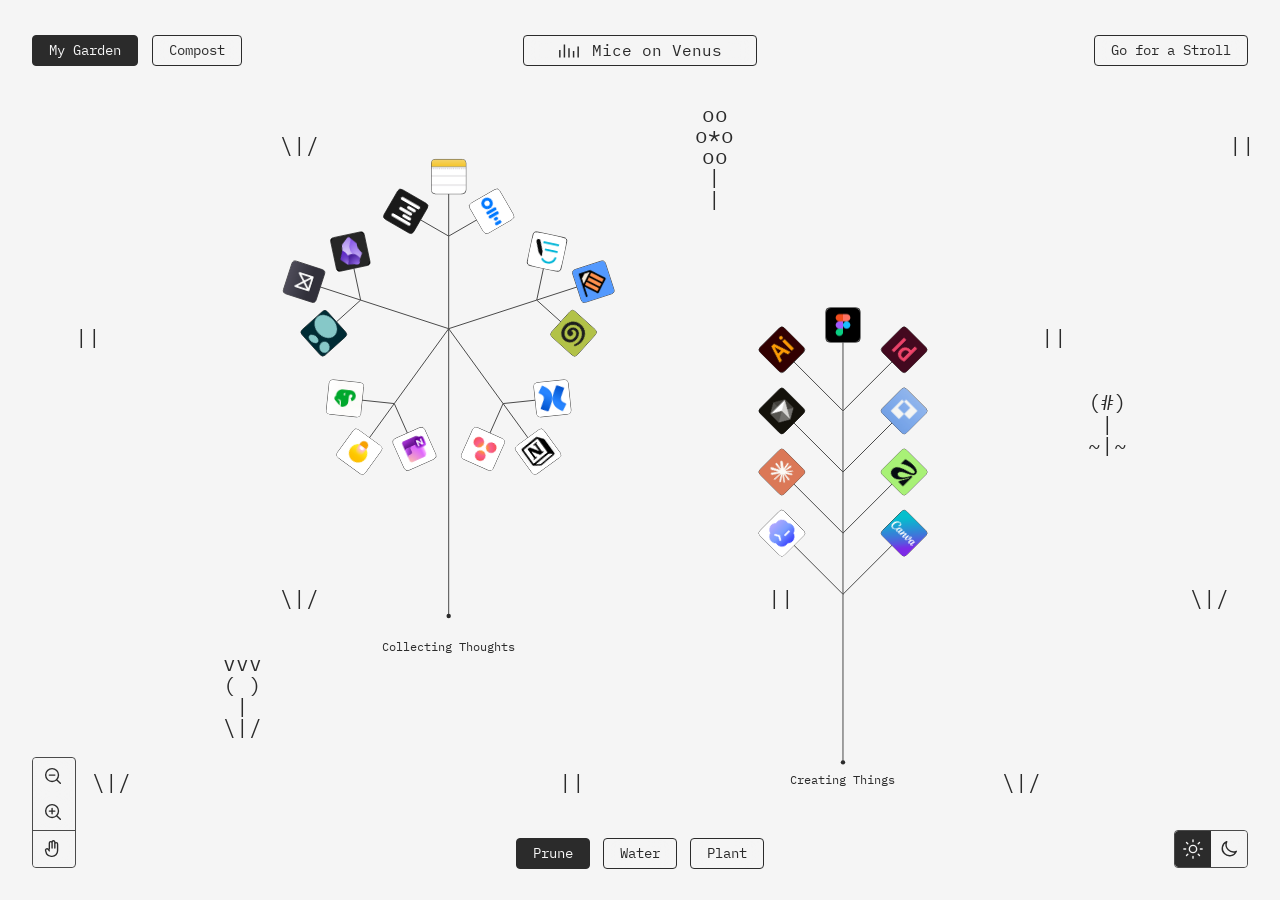
==== index.html @ 99f9b2cd "Complete garden prototype updates" ====
<!doctype html>
<html lang="en">
<head>
<meta charset="utf-8">
<meta name="viewport" content="width=device-width, initial-scale=1, viewport-fit=cover">
<title>Digital Garden (prototype)</title>
<link rel="preconnect" href="https://fonts.googleapis.com">
<link rel="preconnect" href="https://fonts.gstatic.com" crossorigin>
<link href="https://fonts.googleapis.com/css2?family=Figtree:wght@400;500&family=IBM+Plex+Mono:wght@400;500&family=IBM+Plex+Sans:wght@400;500&display=swap" rel="stylesheet">
<style>
  :root{
    --bg:#f5f5f5; --ink:#2b2b2b; --line:#4a4a4a; --tile:#ffffff; --modal:#f9f9f9;
    --mono:'IBM Plex Mono',ui-monospace,SFMono-Regular,Menlo,Consolas,monospace;
    --sans:'IBM Plex Sans',system-ui,-apple-system,'Segoe UI',sans-serif;
    --ui:'Figtree',var(--sans);
    box-sizing:border-box;
    padding-top:env(safe-area-inset-top,0px);
    padding-bottom:env(safe-area-inset-bottom,0px);
  }
  @media (prefers-color-scheme: dark){
    :root:not([data-theme="light"]){--bg:#1b1b1b; --ink:#ececec; --line:#a5a5a5; --tile:#ececec; --modal:#242424;}
  }
  :root[data-theme="dark"]{--bg:#1b1b1b; --ink:#ececec; --line:#a5a5a5; --tile:#ececec; --modal:#242424;}
  html{scroll-padding-top:env(safe-area-inset-top,0px)}
  html,body{height:100%;margin:0}
  body{background:var(--bg);color:var(--ink);font-family:var(--mono);overflow:hidden}

  .btn{font:400 14px/21px var(--mono);padding:4px 16px;border:1px solid var(--ink);border-radius:4px;background:transparent;color:var(--ink);cursor:pointer}
  .btn:hover{background:color-mix(in srgb,var(--ink) 8%,transparent)}
  .btn.on,.btn[aria-selected="true"],.btn[aria-pressed="true"]{background:var(--ink);color:var(--bg)}
  .btn:focus-visible,.rail button:focus-visible,.tile:focus-visible{outline:2px solid var(--ink);outline-offset:2px}

  #stage{position:fixed;inset:0;width:100%;height:100%;display:block;touch-action:none}
  .tree-line{fill:none;stroke:var(--line);stroke-width:1;vector-effect:non-scaling-stroke}
  .dot{fill:var(--ink)}
  .compost-tile{fill:var(--ink)}
  .label{font:400 14px var(--mono);fill:var(--ink);text-anchor:middle}
  .ascii{font:400 24px var(--mono);fill:var(--ink);white-space:pre}
  .caption{font:400 11px var(--sans);fill:var(--ink);text-anchor:middle}
  .empty{font:400 14px var(--mono);fill:var(--ink);text-anchor:middle}
  .compost-ascii{text-anchor:middle}
  .flower-ascii{text-anchor:middle}
  .stroll-node{fill:var(--bg);stroke:var(--line);stroke-width:1;vector-effect:non-scaling-stroke}
  .stroll-hub{fill:var(--ink);stroke:var(--ink)}
  .stroll-label{font:400 14px var(--sans);fill:var(--bg);text-anchor:middle}
  .stroll-plus{font:400 24px var(--mono);fill:var(--ink);text-anchor:middle}
  .tile rect{fill:var(--tile);stroke:var(--line);stroke-width:1;vector-effect:non-scaling-stroke}
  .tile .mono{font:500 14px var(--mono);fill:#333}
  .tile{outline:none}
  .mode-prune,.mode-prune .tile.live{cursor:var(--cur-prune,pointer)}
  .view-compost.mode-prune,.view-compost.mode-prune .tile.live{cursor:var(--cur-shovel,default)}
  .mode-water,.mode-water .tile.live{cursor:var(--cur-can,default)}
  #stage.pan,#stage.pan .tile.live{cursor:grab}
  #stage.view-stroll{cursor:grab}
  #stage.pan.dragging{cursor:grabbing}
  .tile.live:hover rect,.tile.live:focus-visible rect{stroke-width:2.5}
  .tile image{pointer-events:none}
  .tile.ghost{opacity:.55}

  .pour{position:fixed;width:0;height:0;pointer-events:none;z-index:5;font:400 18px/1 var(--mono);color:var(--ink)}
  .pour .d{position:absolute;left:var(--x);top:0;opacity:0;animation:fall .4s linear 2 both}
  .pour .splash{position:absolute;left:-4px;top:78px;white-space:pre;opacity:0;animation:splash .9s ease-out .6s both}
  @keyframes fall{0%{opacity:0;transform:translate(0,0)}15%{opacity:1}85%{opacity:1}100%{opacity:0;transform:translate(var(--dx),74px)}}
  @keyframes splash{0%{opacity:0;letter-spacing:-2px}30%{opacity:1}100%{opacity:0;letter-spacing:8px}}
  @media (prefers-reduced-motion: reduce){.pour .d{animation:none;opacity:1;transform:translate(var(--dx),calc(var(--i) * 22px))}.pour .splash{animation:none;opacity:1}}
  .pop{transform-box:fill-box;transform-origin:center}
  .tile.enter .pop{animation:pop .4s ease-out}
  .tile.leaving .pop{animation:out .22s ease-in forwards}
  .flower.enter{animation:grow .7s ease-out}
  @keyframes pop{from{transform:scale(.4);opacity:0}to{transform:scale(1);opacity:1}}
  @keyframes out{to{transform:scale(.5);opacity:0}}
  @keyframes grow{from{opacity:0;transform:translateY(8px)}to{opacity:1;transform:none}}
  @media (prefers-reduced-motion: reduce){.tile.enter .pop,.tile.leaving .pop,.flower.enter{animation:none}}

  .top{position:fixed;left:32px;right:32px;top:calc(35px + env(safe-area-inset-top,0px));display:grid;grid-template-columns:1fr auto 1fr;align-items:start;gap:12px;pointer-events:none}
  .top>*{pointer-events:auto}
  .tabs{display:flex;gap:14px}
  .stroll{justify-self:end}
  .np{display:inline-flex;align-items:center;justify-content:center;gap:12px;width:200px;border:1px solid var(--ink);border-radius:4px;padding:4px 16px;font:400 16px/21px var(--mono);background:color-mix(in srgb,var(--bg) 75%,transparent);backdrop-filter:blur(12px);-webkit-backdrop-filter:blur(12px)}
  .np svg{width:22px;height:14px;stroke:var(--ink);stroke-width:1.6;fill:none}

  .rail{position:fixed;left:32px;bottom:calc(32px + env(safe-area-inset-bottom,0px));width:42px;border:1px solid var(--line);border-radius:4px;display:flex;flex-direction:column;background:var(--bg);overflow:hidden}
  .rail button{width:40px;height:36px;border:0;background:transparent;color:var(--ink);cursor:pointer;display:grid;place-items:center;padding:0}
  .rail button[aria-pressed="true"]{background:var(--ink);color:var(--bg)}
  .rail hr{margin:0;border:0;border-top:1px solid var(--line)}
  .rail svg,.theme svg{width:22px;height:22px;stroke:currentColor;stroke-width:1.5;fill:none;stroke-linecap:round;stroke-linejoin:round}
  .theme{position:fixed;right:32px;bottom:calc(32px + env(safe-area-inset-bottom,0px));display:flex;border:1px solid var(--line);border-radius:4px;overflow:hidden;background:var(--bg)}
  .theme button{width:36px;height:36px;border:0;background:transparent;color:var(--ink);cursor:pointer;display:grid;place-items:center;padding:0}
  .theme button[aria-pressed="true"]{background:var(--ink);color:var(--bg)}
  .theme button:focus-visible{outline:2px solid var(--ink);outline-offset:-4px}

  .modes{position:fixed;left:50%;transform:translateX(-50%);bottom:calc(31px + env(safe-area-inset-bottom,0px));display:flex;gap:13px}
  .tray{position:fixed;left:50%;transform:translateX(-50%);bottom:calc(82px + env(safe-area-inset-bottom,0px));display:flex;align-items:center;gap:14px;flex-wrap:wrap;justify-content:center;max-width:calc(100vw - 32px);font:400 13px var(--mono)}
  .tray button{border:0;background:transparent;padding:0;cursor:pointer;display:grid;justify-items:center;gap:4px;color:var(--ink);font:400 11px var(--sans)}
  .tray button:focus-visible{outline:2px solid var(--ink);outline-offset:3px}
  .tray svg{width:40px;height:40px;display:block}
  .tray svg rect{fill:var(--tile);stroke:var(--line)}
  .toast{position:fixed;left:50%;transform:translateX(-50%);bottom:calc(126px + env(safe-area-inset-bottom,0px));background:var(--ink);color:var(--bg);font:400 13px/1.4 var(--mono);padding:6px 14px;border-radius:4px;max-width:calc(100vw - 32px);text-align:center}
  :root[data-theme="light"] button:not(.linkish){background:rgba(245,245,245,.75);backdrop-filter:blur(12px);-webkit-backdrop-filter:blur(12px)}
  :root[data-theme="dark"] button:not(.linkish){background:color-mix(in srgb,var(--bg) 75%,transparent);backdrop-filter:blur(12px);-webkit-backdrop-filter:blur(12px)}
  :root[data-theme="light"] .btn.on,
  :root[data-theme="light"] .btn[aria-selected="true"],
  :root[data-theme="light"] .btn[aria-pressed="true"],
  :root[data-theme="light"] .rail button[aria-pressed="true"],
  :root[data-theme="light"] .theme button[aria-pressed="true"]{background:var(--ink);color:var(--bg)}
  :root[data-theme="dark"] .btn.on,
  :root[data-theme="dark"] .btn[aria-selected="true"],
  :root[data-theme="dark"] .btn[aria-pressed="true"],
  :root[data-theme="dark"] .rail button[aria-pressed="true"],
  :root[data-theme="dark"] .theme button[aria-pressed="true"]{background:var(--ink);color:var(--bg)}
  [hidden]{display:none !important}

  dialog{width:300px;max-width:calc(100vw - 32px);min-height:280px;padding:24px;border:1px solid var(--line);border-radius:4px;background:color-mix(in srgb,var(--bg) 75%,transparent);color:var(--ink);font:400 16px/normal var(--ui);box-sizing:border-box;backdrop-filter:blur(12px);-webkit-backdrop-filter:blur(12px)}
  dialog[open]{display:flex;flex-direction:column;align-items:center}
  dialog::backdrop{background:transparent}
  .dlg-head{display:flex;justify-content:space-between;align-items:center;height:20px;width:100%;margin:0}
  .icon-btn{width:20px;height:20px;border:0;background:transparent;padding:0;color:var(--ink);cursor:pointer}
  .icon-btn svg{width:20px;height:20px;stroke:currentColor;stroke-width:1.6;fill:none;stroke-linecap:round;stroke-linejoin:round}
  .icon-btn:focus-visible{outline:2px solid var(--ink);outline-offset:2px}
  dialog h2{margin:12px 0 0;font:400 16px/normal var(--ui);text-align:center;width:100%}
  .who{display:grid;justify-items:center;gap:8px;margin:20px 0;font:400 12px/normal var(--ui);width:100%}
  .who img,.who svg{width:40px;height:40px;border-radius:12px;border:1px solid var(--line);background:#fff;object-fit:cover;display:block}
  .who svg{border-radius:4px}
  .facts{margin:0;display:grid;gap:12px;width:100%}
  .facts div{display:flex;justify-content:space-between;align-items:center;gap:12px}
  .facts dt,.facts dd{margin:0}
  .linkish{border:0;background:none;padding:0;font:inherit;color:inherit;text-decoration:underline;cursor:pointer}
  .actions{display:flex;gap:12px;justify-content:center;margin-top:20px}
  .actions .btn{font-family:var(--ui);font-size:16px;padding:5px 18px;min-width:96px}
  .flower-dlg{display:flex;flex-direction:column;align-items:center;justify-content:center;min-height:180px}
  .flower-dlg h2{margin:6px 0 20px}
  .flower-dlg .actions{margin-top:2px}
  .compost-prompt{position:fixed;left:50%;top:50%;transform:translate(-50%,-50%);margin:0;width:300px;height:160px;min-height:160px;padding:24px;border:1px solid var(--line);border-radius:0;background:color-mix(in srgb,var(--bg) 75%,transparent);color:var(--ink);font:400 16px/normal var(--ui);box-sizing:border-box;z-index:4;backdrop-filter:blur(12px);-webkit-backdrop-filter:blur(12px)}
  .compost-prompt[open]{display:flex;flex-direction:column;align-items:center}
  .compost-prompt .dlg-head{position:absolute;top:18px;left:24px;right:24px;width:auto;justify-content:flex-end}
  .compost-prompt h2{margin:22px 0 20px;font:400 16px/normal var(--ui);text-align:center}
  .compost-prompt .actions{margin-top:0}

  @media (max-width:640px){
    .top{left:12px;right:12px;gap:6px}
    .btn,.np{font-size:12px;padding:4px 10px}
    .tabs{gap:8px}
    .np span{display:none}
    .rail{left:12px}.theme{right:12px}
  }
</style>
</head>
<body>
<svg id="stage" viewBox="0 0 1440 1024" preserveAspectRatio="xMidYMid meet" role="group" aria-label="Your garden"></svg>

<header class="top">
  <div class="tabs" role="tablist" aria-label="Garden views">
    <button class="btn" role="tab" id="tab-garden" aria-selected="true">My Garden</button>
    <button class="btn" role="tab" id="tab-compost" aria-selected="false">Compost</button>
  </div>
  <div class="np" title="Now playing">
    <svg viewBox="0 0 24 14" aria-hidden="true"><path d="M2 6v8M7 0v14M12 4v10M17 7v7M22 2v12"/></svg>
    <span>Mice on Venus</span>
  </div>
  <button class="btn stroll" id="stroll">Go for a Stroll</button>
</header>

<div class="rail" id="rail" role="toolbar" aria-label="Zoom and pan">
  <button id="zout" aria-label="Zoom out"><svg viewBox="0 0 24 24"><circle cx="11" cy="11" r="7"/><path d="M20 20l-4-4M8 11h6"/></svg></button>
  <button id="zin" aria-label="Zoom in"><svg viewBox="0 0 24 24"><circle cx="11" cy="11" r="7"/><path d="M20 20l-4-4M8 11h6M11 8v6"/></svg></button>
  <hr>
  <button id="hand" aria-label="Drag to pan" aria-pressed="false"><svg viewBox="0 0 24 24"><path d="M8 12V5.5a1.5 1.5 0 013 0V11m0-1V4.5a1.5 1.5 0 013 0V11m0-4.5a1.5 1.5 0 013 0V14a6 6 0 01-6 6h-1a6 6 0 01-5-2.7L4 14a1.6 1.6 0 012.6-1.8L8 14"/></svg></button>
</div>

<div class="theme" role="group" aria-label="Theme">
  <button id="light" aria-label="Light theme" aria-pressed="true"><svg viewBox="0 0 24 24"><circle cx="12" cy="12" r="4"/><path d="M12 2v2M12 20v2M2 12h2M20 12h2M4.9 4.9l1.4 1.4M17.7 17.7l1.4 1.4M4.9 19.1l1.4-1.4M17.7 6.3l1.4-1.4"/></svg></button>
  <button id="dark" aria-label="Dark theme" aria-pressed="false"><svg viewBox="0 0 24 24"><path d="M20 14.5A8 8 0 019.5 4 8 8 0 1020 14.5z"/></svg></button>
</div>

<div class="tray" id="tray" hidden></div>
<div class="modes" id="modes" role="group" aria-label="Garden tools">
  <button class="btn on" data-mode="prune" aria-pressed="true">Prune</button>
  <button class="btn" data-mode="water" aria-pressed="false">Water</button>
  <button class="btn" data-mode="plant" aria-pressed="false">Plant</button>
</div>
<div class="toast" id="toast" role="status" aria-live="polite" hidden></div>

<dialog id="dlg-prune" aria-labelledby="prune-title">
  <div class="dlg-head">
    <button class="icon-btn" id="prune-x" aria-label="Close"><svg viewBox="0 0 24 24"><path d="M5 5l14 14M19 5L5 19"/></svg></button>
    <button class="icon-btn" id="prune-expand" aria-label="Expand"><svg viewBox="0 0 24 24"><path d="M9 3H3v6M3 3l7 7M15 21h6v-6M21 21l-7-7"/></svg></button>
  </div>
  <h2 id="prune-title">Would you like to disconnect...</h2>
  <div class="who" id="prune-who"></div>
  <dl class="facts" id="prune-facts"></dl>
  <div class="actions">
    <button class="btn" id="prune-keep">Keep</button>
    <button class="btn on" id="prune-go">Disconnect</button>
  </div>
</dialog>

<dialog id="compost-prompt" class="compost-prompt" aria-labelledby="compost-prompt-title">
  <div class="dlg-head">
    <button class="icon-btn" id="compost-close" aria-label="Close"><svg viewBox="0 0 24 24"><path d="M5 5l14 14M19 5L5 19"/></svg></button>
  </div>
  <h2 id="compost-prompt-title">A new flower has grown!</h2>
  <div class="actions">
    <button class="btn on" id="compost-plant">Plant</button>
    <button class="btn" id="compost-pot">Pot</button>
  </div>
</dialog>

<script>
/* ---------- Sample garden ---------- */
const NS = 'http://www.w3.org/2000/svg';
const ICO = name => `icons/${name}.png`;
const APPS0 = [
  {id:'goodnotes', name:'Goodnotes', tree:'collect', kind:'Handwriting', gb:3.1, since:'August 2019', img:ICO('notes'), slot:'TOP0'},
  {id:'linear', name:'Linear', tree:'create', kind:'Tasks', gb:0.2, since:'March 2023', img:ICO('cursor'), slot:'L1'},
  {id:'omnifocus', name:'OmniFocus', tree:'collect', kind:'Tasks', gb:0.4, since:'May 2018', img:ICO('ottarai'), slot:'TOP2'},
  {id:'notability', name:'Notability', tree:'collect', kind:'Handwriting', gb:2.7, since:'September 2018', img:ICO('notability'), slot:'UR0'},
  {id:'applenotes', name:'Apple Notes', tree:'collect', kind:'Notetaking', gb:1.2, since:'January 2016', img:ICO('goodnotes'), slot:'UR1'},
  {id:'concepts', name:'Concepts', tree:'create', kind:'Sketching', gb:0.8, since:'June 2021', img:ICO('codex'), slot:'L3'},
  {id:'asana', name:'Asana', tree:'collect', kind:'Tasks', gb:0.4, since:'February 2020', img:ICO('asana'), slot:'LR2'},
  {id:'confluence', name:'Confluence', tree:'collect', kind:'Documentation', gb:0.6, since:'July 2023', img:ICO('confluence'), slot:'LR1'},
  {id:'notion', name:'Notion', tree:'collect', kind:'Notetaking', gb:2.4, since:'September 2015', img:ICO('notion'), slot:'LR0'},
  {id:'otter', name:'Otter', tree:'collect', kind:'Transcription', gb:5.2, since:'November 2021', img:ICO('keep'), slot:'LL0'},
  {id:'loop', name:'Loop', tree:'collect', kind:'Notetaking', gb:0.3, since:'November 2023', img:ICO('onenote'), slot:'LL1'},
  {id:'evernote', name:'Evernote', tree:'collect', kind:'Notetaking', gb:4.6, since:'May 2014', img:ICO('evernote'), slot:'LL2'},
  {id:'craft', name:'Craft', tree:'collect', kind:'Documentation', gb:0.7, since:'January 2022', img:ICO('milanote'), slot:'UL0'},
  {id:'arc', name:'Arc', tree:'collect', kind:'Browser', gb:1.1, since:'April 2023', img:ICO('wisprflow'), slot:'TOP1'},
  {id:'dayone', name:'Day One', tree:'collect', kind:'Journal', gb:2.0, since:'October 2017', img:ICO('logseq'), slot:'UL1'},
  {id:'figma', name:'Figma', tree:'create', kind:'Design', gb:1.4, since:'January 2020', img:ICO('figma'), slot:'T'},
  {id:'illustrator', name:'Illustrator', tree:'create', kind:'Design', gb:6.8, since:'September 2018', img:ICO('illustrator'), slot:'L0'},
  {id:'indesign', name:'InDesign', tree:'create', kind:'Layout', gb:5.9, since:'January 2021', img:ICO('indesign'), slot:'R0'},
  {id:'obsidian', name:'Obsidian', tree:'collect', kind:'Notetaking', gb:0.8, since:'March 2021', img:ICO('obsidian'), slot:'UL2'},
  {id:'vscode', name:'VS Code', tree:'create', kind:'Coding', gb:1.6, since:'August 2020', img:ICO('paper'), slot:'R1'},
  {id:'claude', name:'Claude', tree:'create', kind:'Assistant', gb:0.5, since:'April 2024', img:ICO('claude'), slot:'L2'},
  {id:'affinity', name:'Affinity', tree:'create', kind:'Design', gb:3.3, since:'March 2022', img:ICO('affinity'), slot:'R2'},
  {id:'icloud', name:'iCloud', tree:'collect', kind:'Storage', gb:12.4, since:'September 2016', img:ICO('granola'), slot:'UR2'},
  {id:'canva', name:'Canva', tree:'create', kind:'Design', gb:2.1, since:'February 2019', img:ICO('canva'), slot:'R3'},
  {id:'bear', name:'Bear', tree:'collect', kind:'Notetaking', gb:0.2, since:'today', mono:'Be', slot:null},
  {id:'procreate', name:'Procreate', tree:'create', kind:'Sketching', gb:0.4, since:'today', mono:'Pr', slot:null},
];

const TREES = {
  collect:{label:'Collecting Thoughts', name:'Collecting Thoughts'},
  create:{label:'Creating Things', name:'Creating Things'},
};

/* ---------- Geometry (1440 x 1024 stage, from Figma Wireframe 15) ---------- */
function polar(cx, cy, dist, deg){
  const r = deg * Math.PI / 180;
  return {x: cx + dist * Math.sin(r), y: cy - dist * Math.cos(r)};
}
function collectGeom(){
  const hub = {x:502.32, y:373.97};
  const RAY = 105.325, STEM = 67.714, SIDE = 56.428;
  const rayDegs = [0, 72, 144, 216, 288];
  const names = ['TOP','UR','LR','LL','UL'];
  const nodes = {};
  const slots = [];
  rayDegs.forEach((deg, i) => {
    const id = names[i];
    const n = polar(hub.x, hub.y, RAY, deg);
    nodes[id] = {x:n.x, y:n.y, deg};
    [[STEM, deg, 0],[SIDE, deg - 60, 1],[SIDE, deg + 60, 2]].forEach(([d, a, j]) => {
      const p = polar(n.x, n.y, d, a);
      slots.push({id:id + j, node:id, x:p.x, y:p.y, rot:a});
    });
  });
  return {hub, nodes, slots, baseY: hub.y + 326.975, labelY: 740.14};
}
const FX = 950.95, STEP = 69.549, F_JOIN = 468.13, F_BASE = 867.37;
function createGeom(){
  const slots = [{id:'T', node:'T', x:FX, y:369.77, rot:0, ax:FX, ay:F_JOIN}];
  for (let i = 0; i < 4; i++){
    const ty = 397.96 + STEP * i;
    slots.push({id:'L'+i, node:'B'+i, x:FX - STEP, y:ty, rot:-45, ax:FX, ay:ty + STEP});
    slots.push({id:'R'+i, node:'B'+i, x:FX + STEP, y:ty, rot:45, ax:FX, ay:ty + STEP});
  }
  return {slots, labelY: 891.77};
}
const GEOM = {collect:collectGeom(), create:createGeom()};

const AMBIENT = [
  [628,880,['||']],[866,671,['||']],[77,373,['||']],[1176,373,['||']],[1390,155,['||']],
  [310,155,['\\|/']],[1346,671,['\\|/']],[96,880,['\\|/']],[310,671,['\\|/']],[1132,880,['\\|/']],
  [1230,448,['(#)',' | ','~|~']],[246,745,['vvv','( )',' | ','\\|/']],[805,120,['oo','o*o','oo',' | ',' | ']]
];
const FLOWERS = [['(#)',' | ','~|~'],['oo','o*o','oo',' | ',' | '],['\\|/','-@-',' | ',' | ']];
const SPOTS = [[140,520],[1180,590],[1300,770],[740,600],[150,690],[1250,230],[80,230],[1090,190]];
const COMPOST_GROUPS = [
  {center:180, top:805.3, tiles:[60,180,300], mark:['{+}','|','~|~']},
  {center:720, top:805.3, tiles:[480,600,720,840,960], mark:['vvv','(  )','|','\\|/']},
  {center:1260, top:805.3, tiles:[1140,1260,1380], mark:['[=]','|','~|~']},
];

/* ---------- State ---------- */
const state = {
  apps: APPS0.map(a=>({...a})),
  compost: [],        // {app, fate:'pending'|'planted'|'potted', flower}
  flowers: [],        // {lines, spot, fresh}
  mode:'prune', view:'garden', zoom:1, panX:0, panY:0, hand:false,
  pending:null, fresh:new Set()
};

/* ---------- Helpers ---------- */
const $ = s => document.querySelector(s);
const stage = $('#stage');
const esc = s => String(s).replace(/[&<>"]/g, c=>({'&':'&amp;','<':'&lt;','>':'&gt;','"':'&quot;'}[c]));
const ICON_NAMES = {notes:'Notes',ottarai:'Otter.ai',otter:'Otter',onenote:'OneNote',wisprflow:'Wispr Flow',indesign:'InDesign'};
function appLabel(app){
  const file = app.img ? app.img.split('/').pop().replace(/\.png$/,'') : '';
  return ICON_NAMES[file] || (file ? file[0].toUpperCase()+file.slice(1) : app.name);
}
function glyph(app, clipId='tileClip'){
  if (app.img){
    return `<image href="${esc(app.img)}" x="0" y="0" width="40" height="40" preserveAspectRatio="xMidYMid slice" clip-path="url(#${clipId})"/>`;
  }
  return `<text class="mono" x="20" y="25" text-anchor="middle">${esc(app.mono||app.name.slice(0,2))}</text>`;
}
function tileSvg(app){
  const id = 'clip-'+app.id;
  return `<svg viewBox="0 0 40 40" aria-hidden="true"><defs><clipPath id="${id}"><rect x=".5" y=".5" width="39" height="39" rx="4"/></clipPath></defs><rect x=".5" y=".5" width="39" height="39" rx="4"/>${glyph(app,id)}</svg>`;
}
function ascii(lines,x,y,cls='',step=24){
  const t = lines.map((l,i)=>`<tspan x="${x}" y="${y+19+i*step}">${esc(l)}</tspan>`).join('');
  return `<text class="ascii ${cls}" xml:space="preserve">${t}</text>`;
}
function line(x1,y1,x2,y2){ return `<path class="tree-line" d="M${x1} ${y1}L${x2} ${y2}"/>`; }
function dot(x,y){ return `<circle class="dot" cx="${x}" cy="${y}" r="2.5"/>`; }
function compostBranch(center, top, x){
  if (x===center) return line(center, top-48, center, top+48);
  const direction = Math.sign(x-center), radius = Math.min(48, Math.abs(x-center)/2);
  const turnStart = top-radius, horizontalStart = center + direction*radius;
  const horizontalEnd = x - direction*radius, turnEnd = top+radius;
  const path = `M${center} ${top-48}V${turnStart}Q${center} ${top} ${horizontalStart} ${top}H${horizontalEnd}Q${x} ${top} ${x} ${turnEnd}V${top+48}`;
  return `<path class="tree-line" d="${path}"/>`;
}
function tile(app,x,y,{live=true,ghost=false,rot=0,scale=1}={}){
  const cls = ['tile', live?'live':'', ghost?'ghost':'', state.fresh.has(app.id)?'enter':''].join(' ');
  const attrs = live ? `role="button" tabindex="0" data-app="${app.id}" aria-label="${esc(appLabel(app))}, ${esc(app.kind)}"` : `aria-hidden="true"`;
  return `<g class="${cls}" ${attrs} transform="translate(${x} ${y}) rotate(${rot}) scale(${scale}) translate(-20 -20)"><g class="pop"><rect x=".5" y=".5" width="39" height="39" rx="4"/>${glyph(app)}</g></g>`;
}

/* ---------- Render ---------- */
function occupant(tree,slotId){ return state.apps.find(a=>a.tree===tree && a.slot===slotId); }

function renderCollect(){
  const {hub, nodes, slots, baseY, labelY} = GEOM.collect; let out = '';
  const used = new Set(slots.filter(s=>occupant('collect',s.id)).map(s=>s.node));
  out += line(hub.x, baseY, hub.x, hub.y) + dot(hub.x, baseY);
  for (const k of ['TOP','UR','LR','LL','UL']) if (used.has(k)) out += line(hub.x, hub.y, nodes[k].x, nodes[k].y);
  const tiles = [];
  for (const s of slots){
    const a = occupant('collect',s.id); if(!a) continue;
    const n = nodes[s.node];
    out += line(n.x, n.y, s.x, s.y);
    tiles.push(tile(a, s.x, s.y, {rot:s.rot}));
  }
  out += tiles.join('');
  out += `<text class="label" x="${hub.x}" y="${labelY}">${TREES.collect.label}</text>`;
  return out;
}
function renderCreate(){
  const {slots, labelY} = GEOM.create; let out = '';
  out += line(FX, F_BASE, FX, F_JOIN) + dot(FX, F_BASE);
  const tiles = [];
  for (const s of slots){
    const a = occupant('create',s.id); if(!a) continue;
    out += line(s.ax, s.ay, s.x, s.y);
    tiles.push(tile(a, s.x, s.y, {rot:s.rot||0}));
  }
  out += tiles.join('');
  out += `<text class="label" x="${FX}" y="${labelY}">${TREES.create.label}</text>`;
  return out;
}
function renderGarden(){
  let out = '';
  AMBIENT.forEach(([x,y,l])=>out += ascii(l,x,y,l[1]==='o*o'?'flower-ascii':''));
  state.flowers.forEach(f=>{ const [x,y]=SPOTS[f.spot]; out += `<g class="flower ${f.fresh?'enter':''}">${ascii(f.lines,x,y)}</g>`; });
  out += renderCollect() + renderCreate();
  return out;
}
function renderCompost(){
  let out = ascii(['\\ | /','— ( ) —','/ | \\'],470,128,'compost-ascii',36);
  out += ascii(['  ︵','︵(  )','(      )','(        )','︶︶︶︶︶'],152,227,'compost-ascii');
  out += ascii(['  ︵','︵(  )','(      )','(        )','︶︶︶︶︶'],1032,395,'compost-ascii');
  out += ascii([' ︵︵','︵(    )','(        )','(            )','(              )','︶︶︶︶︶'],360,371,'compost-ascii');
  out += ascii([' ︵︵','︵(    )','(        )','(            )','(              )','︶︶︶︶︶'],1233,203,'compost-ascii');
  COMPOST_GROUPS.forEach(group=>{
    const markTop = group.top - 62 - (group.mark.length-1)*24;
    out += ascii(group.mark,group.center,markTop,'compost-ascii');
    group.tiles.forEach(x=>{
      out += compostBranch(group.center, group.top, x);
      out += dot(x, group.top+48);
      out += `<rect class="compost-tile" x="${x-26}" y="${group.top+50.34}" width="52" height="52" rx="3"/>`;
    });
  });
  return out;
}
function renderStroll(){
  const ring = (count,radius,offset=-Math.PI/2) => Array.from({length:count},(_,i)=>{
    const angle = offset + i * Math.PI * 2 / count;
    return [720 + Math.cos(angle)*radius, 512 + Math.sin(angle)*radius];
  });
  const rings = [ring(10,160)];
  for (let radius=340, index=1; radius<=12000; radius+=260, index++){
    const count = Math.max(12, Math.round(radius * Math.PI * 2 / 180));
    const rotation = -Math.PI/2 + (index%2 ? 1 : -1)*Math.PI/count;
    rings.push(ring(count,radius,rotation));
  }
  const orbit = rings[0];
  let out = '';
  rings.slice(1).flat().forEach(([x,y])=>{ out += `<circle class="stroll-node" cx="${x}" cy="${y}" r="30"/>`; });
  orbit.forEach(([x,y])=>{ out += line(720,512,x,y); out += `<circle class="stroll-node" cx="${x}" cy="${y}" r="30"/>`; });
  out += `<circle class="stroll-hub" cx="720" cy="512" r="40"/>`;
  out += `<text class="stroll-label" x="720" y="505"><tspan x="720" dy="0">My</tspan><tspan x="720" dy="17">Garden</tspan></text>`;
  out += `<text class="stroll-plus" x="720" y="360">+</text>`;
  return out;
}
function transform(){ return `translate(${720+state.panX} ${512+state.panY}) scale(${state.zoom}) translate(-720 -512)`; }
function render(){
  stage.setAttribute('class', `view-${state.view} mode-${state.mode} ${state.hand?'pan':''}`);
  const world = state.view==='garden' ? renderGarden() : state.view==='compost' ? renderCompost() : renderStroll();
  stage.innerHTML = `<defs><clipPath id="tileClip"><rect x=".5" y=".5" width="39" height="39" rx="4"/></clipPath></defs><g id="world" transform="${transform()}">${world}</g>`;
  const garden = state.view==='garden';
  const navigable = garden || state.view==='stroll';
  $('#modes').hidden = !garden; $('#rail').hidden = !navigable;
  $('#tray').hidden = !(garden && state.mode==='plant');
  $('#compost-prompt').open = state.view==='compost';
  $('#tab-garden').setAttribute('aria-selected', state.view==='garden'); $('#tab-compost').setAttribute('aria-selected', state.view==='compost');
  $('#stroll').classList.toggle('on', state.view==='stroll'); $('#stroll').setAttribute('aria-pressed', state.view==='stroll');
  document.querySelectorAll('[data-mode]').forEach(b=>{const on=b.dataset.mode===state.mode;b.classList.toggle('on',on);b.setAttribute('aria-pressed',on)});
  $('#hand').setAttribute('aria-pressed', state.hand);
  if (garden && state.mode==='plant') renderTray();
  state.fresh.clear(); state.flowers.forEach(f=>f.fresh=false); state.compost.forEach(c=>c.fresh=false);
}
function renderTray(){
  const seeds = state.apps.filter(a=>a.slot===null);
  const tray = $('#tray');
  if (!seeds.length){ tray.innerHTML = 'Every app you use is already in the garden.'; return; }
  tray.innerHTML = 'Pick an app to plant' + seeds.map(a=>`<button data-seed="${a.id}" aria-label="Plant ${esc(a.name)} in ${esc(TREES[a.tree].label)}">${tileSvg(a)}<span>${esc(a.name)}</span></button>`).join('');
}

/* ---------- Toast ---------- */
let toastTimer;
function toast(msg){ const t=$('#toast'); t.textContent=msg; t.hidden=false; clearTimeout(toastTimer); toastTimer=setTimeout(()=>t.hidden=true,2600); }

/* ---------- Prune flow ---------- */
const dlgPrune = $('#dlg-prune');
function openPrune(app){
  state.pending = app;
  $('#prune-who').innerHTML = (app.img
    ? `<img src="${esc(app.img)}" alt="" width="40" height="40">`
    : tileSvg(app)) + `<span>${esc(appLabel(app))}</span>`;
  $('#prune-facts').innerHTML =
    `<div><dt>${app.gb.toFixed(1)} GB data</dt><dd><button class="linkish" id="export">Export</button></dd></div>` +
    `<div><dt>Category:</dt><dd>${esc(app.kind)}</dd></div>` +
    `<div><dt>Downloaded:</dt><dd>${esc(app.since)}</dd></div>`;
  $('#export').onclick = () => toast('Export isn’t connected in this prototype.');
  dlgPrune.showModal();
}
function closePrune(){ dlgPrune.close(); }
$('#prune-x').onclick = closePrune;
$('#prune-expand').onclick = () => toast('Full details aren’t connected in this prototype.');
$('#prune-keep').onclick = closePrune;
dlgPrune.addEventListener('close', ()=>{ /* keep pending only if flow continues */ });
$('#prune-go').onclick = () => {
  const app = state.pending; if(!app) return;
  closePrune();
  const el = stage.querySelector(`[data-app="${app.id}"]`);
  if (el) el.classList.add('leaving');
  const delay = matchMedia('(prefers-reduced-motion: reduce)').matches ? 0 : 230;
  setTimeout(()=>{
    app.slot = 'gone';
    state.compost.push({app, fate:'pending'});
    render();
  }, delay);
};

/* ---------- Planting ---------- */
function plant(id){
  const app = state.apps.find(a=>a.id===id); if(!app) return;
  const slots = GEOM[app.tree].slots;
  const free = slots.find(s=>!occupant(app.tree,s.id));
  if (!free){ toast(`The ${TREES[app.tree].label} tree is full. Prune something first.`); return; }
  app.slot = free.id; state.fresh.add(app.id); render();
}


/* ---------- Watering can (custom icon, drawn to match Lucide: 24px grid, 2px-family round strokes) ---------- */
const CAN_ICON = '<rect x="4" y="9" width="11" height="11" rx="2"/><path d="M6 9V7.5a2.5 2.5 0 0 1 5 0V9"/><path d="M15 16l5-6"/><path d="M18.5 8.7l3 2.6"/>';
const SCISSORS_ICON = '<circle cx="6" cy="6" r="3"/><circle cx="6" cy="18" r="3"/><path d="M20 4 8.1 15.9M14.5 14.5 20 20M8.1 8.1 12 12"/>';
const SHOVEL_ICON = '<path d="M21.56 4.56a1.5 1.5 0 0 1 0 2.122l-.47.47a3 3 0 0 1-4.212-.03 3 3 0 0 1 0-4.243l.44-.44a1.5 1.5 0 0 1 2.121 0z"/><path d="M3 22a1 1 0 0 1-1-1v-3.586a1 1 0 0 1 .293-.707l3.355-3.355a1.205 1.205 0 0 1 1.704 0l3.296 3.296a1.205 1.205 0 0 1 0 1.704l-3.355 3.355a1 1 0 0 1-.707.293z"/><path d="m9 15 7.879-7.878"/>';
function cursorUrl(inner, hx, hy, fallback, {size=32, vb='0 0 24 24'}={}){
  const svg = `<svg xmlns="http://www.w3.org/2000/svg" width="${size}" height="${size}" viewBox="${vb}" fill="none" stroke-linecap="round" stroke-linejoin="round"><g stroke="#f5f5f5" stroke-width="4">${inner}</g><g stroke="#2b2b2b" stroke-width="1.6">${inner}</g></svg>`;
  return `url("data:image/svg+xml,${encodeURIComponent(svg)}") ${hx} ${hy}, ${fallback}`;
}
const root = document.documentElement;
root.style.setProperty('--cur-prune', cursorUrl(SCISSORS_ICON, 16, 16, 'pointer'));
root.style.setProperty('--cur-shovel', cursorUrl(SHOVEL_ICON, 9, 15, 'default'));
/* The can cursor is pre-rendered at a few tilt angles around the rose (the spout tip, which is also the hotspot),
   so on click the real cursor tips forward and back. */
const CAN_FRAMES = [0,22,44,64].map(deg =>
  cursorUrl(`<g transform="rotate(${deg} 20 10)">${CAN_ICON}</g>`, 46, 24, 'default', {size:54, vb:'-14 -8 40 40'}));
const setCan = i => root.style.setProperty('--cur-can', CAN_FRAMES[i]);
setCan(0);

let canTimers = [];
function pour(x, y){
  canTimers.forEach(clearTimeout); canTimers = [];
  document.querySelectorAll('.pour').forEach(n=>n.remove());
  const reduce = matchMedia('(prefers-reduced-motion: reduce)').matches;
  const at = (ms, fn) => canTimers.push(setTimeout(fn, ms));
  (reduce ? [[0,3],[700,0]] : [[0,0],[60,1],[120,2],[180,3],[1300,2],[1360,1],[1420,0]])
    .forEach(([ms,i]) => at(ms, () => setCan(i)));
  const chars = ["'", ':', '.'];
  let html = '';
  for (let c=0; c<3; c++) for (let r=0; r<3; r++){
    html += `<span class="d" style="--x:${c*11}px;--dx:${8+c*6}px;--i:${r};animation-delay:${(.2 + r*.14 + c*.05).toFixed(2)}s">${chars[(c+r)%3]}</span>`;
  }
  html += '<span class="splash">~ ~ ~</span>';
  const el = document.createElement('div');
  el.className = 'pour'; el.setAttribute('aria-hidden','true');
  el.style.left = x+'px'; el.style.top = y+'px'; el.innerHTML = html;
  document.body.appendChild(el);
  at(reduce ? 700 : 1700, () => el.remove());
}

/* ---------- Interaction ---------- */
function activate(el){
  const app = state.apps.find(a=>a.id===el.dataset.app); if(!app) return;
  if (state.mode==='prune') openPrune(app);
}
stage.addEventListener('click', e => {
  if (state.hand) return;
  if (state.mode==='water'){ pour(e.clientX, e.clientY); return; }
  const el = e.target.closest('[data-app]'); if (el) activate(el);
});
stage.addEventListener('keydown', e => {
  if (e.key!=='Enter' && e.key!==' ') return;
  const el = e.target.closest('[data-app]'); if (!el) return;
  e.preventDefault();
  if (state.mode==='water'){ const r=el.getBoundingClientRect(); pour(r.left+r.width/2, r.top+r.height/2); }
  else activate(el);
});
$('#tray').addEventListener('click', e => { const b=e.target.closest('[data-seed]'); if(b) plant(b.dataset.seed); });
document.querySelectorAll('[data-mode]').forEach(b=>b.addEventListener('click',()=>{ state.mode=b.dataset.mode; render(); }));
$('#tab-garden').onclick = () => { state.view='garden'; render(); };
$('#tab-compost').onclick = () => { state.view='compost'; render(); };
$('#stroll').onclick = () => { state.view='stroll'; render(); };
$('#compost-close').onclick = () => $('#compost-prompt').close();
$('#compost-plant').onclick = () => toast('Planting isn’t connected in this prototype.');
$('#compost-pot').onclick = () => toast('Potting isn’t connected in this prototype.');

/* zoom + pan */
function setZoom(z){ state.zoom = Math.min(2.4, Math.max(.6, z)); const w=$('#world'); if(w) w.setAttribute('transform', transform()); }
$('#zin').onclick = () => setZoom(state.zoom*1.2);
$('#zout').onclick = () => setZoom(state.zoom/1.2);
$('#hand').onclick = () => { state.hand = !state.hand; render(); };
let drag=null;
stage.addEventListener('pointerdown', e => { if(!state.hand && state.view!=='stroll') return; drag={x:e.clientX,y:e.clientY,px:state.panX,py:state.panY}; stage.classList.add('dragging'); stage.setPointerCapture(e.pointerId); });
stage.addEventListener('pointermove', e => {
  if(!drag) return;
  const r = stage.getBoundingClientRect(), f = Math.min(r.width/1440, r.height/1024);
  state.panX = drag.px + (e.clientX-drag.x)/f; state.panY = drag.py + (e.clientY-drag.y)/f;
  $('#world').setAttribute('transform', transform());
});
const endDrag = () => { drag=null; stage.classList.remove('dragging'); };
stage.addEventListener('pointerup', endDrag); stage.addEventListener('pointercancel', endDrag);

/* theme */
function setTheme(t){
  document.documentElement.setAttribute('data-theme', t);
  $('#light').setAttribute('aria-pressed', t==='light'); $('#dark').setAttribute('aria-pressed', t==='dark');
}
$('#light').onclick = () => setTheme('light');
$('#dark').onclick = () => setTheme('dark');
setTheme(matchMedia('(prefers-color-scheme: dark)').matches ? 'dark' : 'light');

render();
</script>
</body>
</html>
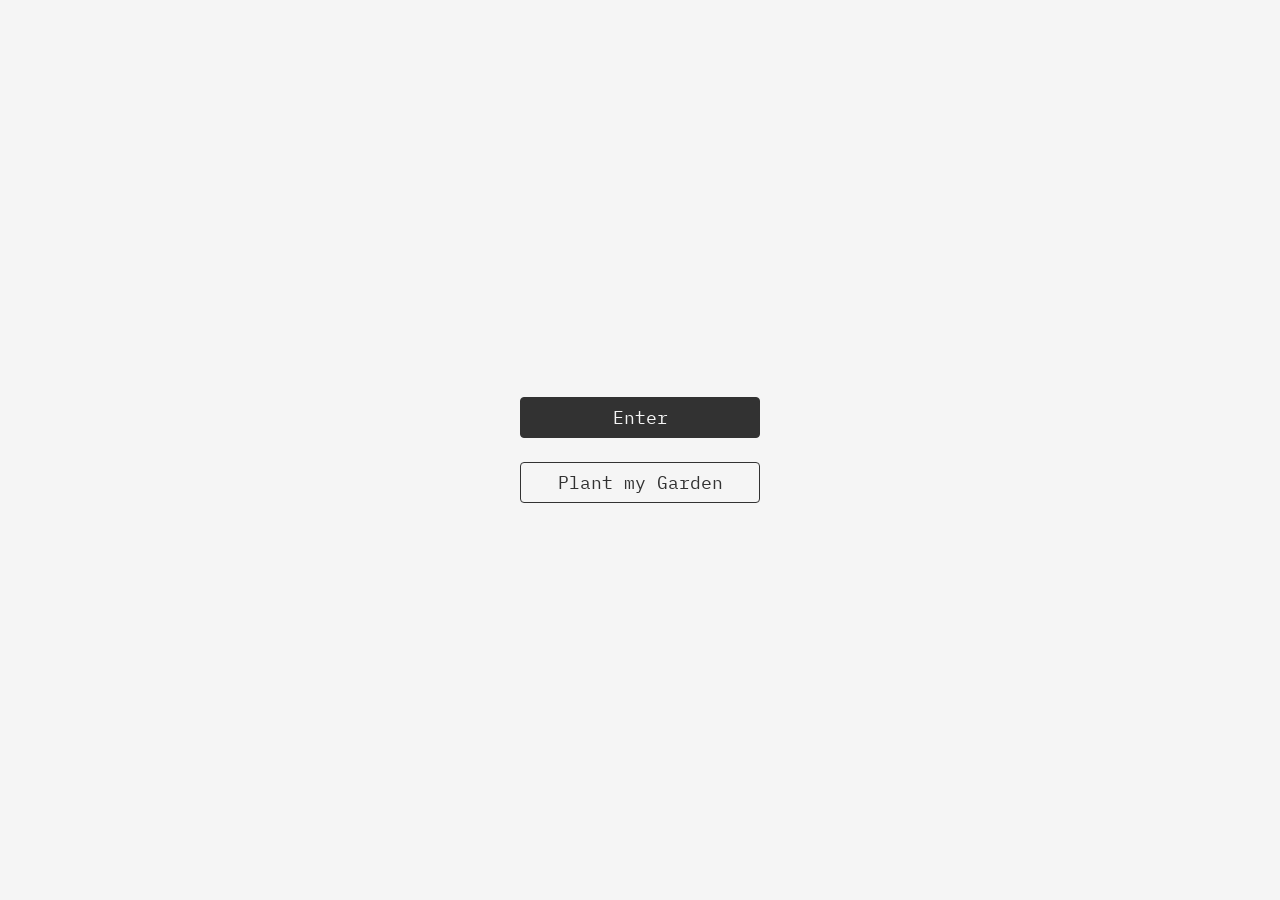
==== commit 890e9911: "onboarding flow + stroll/compost v1" ====
--- a/index.html
+++ b/index.html
@@ -4,6 +4,10 @@
 <meta charset="utf-8">
 <meta name="viewport" content="width=device-width, initial-scale=1, viewport-fit=cover">
 <title>Digital Garden (prototype)</title>
+<script>
+/* First open of a session always starts on the opening page. "Enter" on that page sets the flag; "Exit" clears it. */
+(function(){ try { if (!sessionStorage.getItem('dg:entered')){ document.documentElement.style.display = 'none'; location.replace('onboarding.html'); } } catch (e) {} })();
+</script>
 <link rel="preconnect" href="https://fonts.googleapis.com">
 <link rel="preconnect" href="https://fonts.gstatic.com" crossorigin>
 <link href="https://fonts.googleapis.com/css2?family=Figtree:wght@400;500&family=IBM+Plex+Mono:wght@400;500&family=IBM+Plex+Sans:wght@400;500&display=swap" rel="stylesheet">
@@ -136,6 +140,38 @@
   .compost-prompt h2{margin:22px 0 20px;font:400 16px/normal var(--ui);text-align:center}
   .compost-prompt .actions{margin-top:0}
 
+  /* Wind: plants lean from their base, but the glyphs stay glyphs */
+  .sway{transform-box:fill-box;transform-origin:50% 100%;animation:sway var(--t,8s) ease-in-out var(--d,0s) infinite alternate}
+  @keyframes sway{from{transform:skewX(calc(var(--a,3deg) * var(--wind,1) * -1))}to{transform:skewX(calc(var(--a,3deg) * var(--wind,1)))}}
+  .tree-sway{transform-box:view-box;transform-origin:var(--ox,0px) var(--oy,0px);animation:treesway var(--t,9s) ease-in-out var(--d,0s) infinite alternate}
+  @keyframes treesway{from{transform:rotate(calc(var(--ta,.7deg) * var(--wind,1) * -1))}to{transform:rotate(calc(var(--ta,.7deg) * var(--wind,1)))}}
+  @media (prefers-reduced-motion: reduce){.sway,.tree-sway{animation:none}}
+  /* Clippings that fly off when the scissors snip */
+  .snip{position:fixed;width:0;height:0;pointer-events:none;z-index:5;font:400 14px/1 var(--mono);color:var(--ink)}
+  .snip i{position:absolute;left:0;top:0;font-style:normal;opacity:0;animation:clip .7s ease-out both;animation-delay:var(--dl)}
+  @keyframes clip{0%{opacity:0;transform:translate(0,0)}15%{opacity:1}100%{opacity:0;transform:translate(var(--dx),var(--dy))}}
+
+  /* My Garden menu */
+  .gwrap{position:relative}
+  #tab-garden{display:inline-flex;align-items:center;gap:8px}
+  #tab-garden .chev{display:none;width:14px;height:14px;stroke:currentColor;stroke-width:1.8;fill:none;stroke-linecap:round;stroke-linejoin:round;transition:transform .15s}
+  #tab-garden[aria-selected="true"] .chev{display:block}
+  #tab-garden[aria-expanded="true"] .chev{transform:rotate(180deg)}
+  .gmenu{position:absolute;left:0;top:calc(100% + 8px);width:268px;max-width:calc(100vw - 24px);box-sizing:border-box;padding:16px 16px 8px;border:1px solid var(--line);border-radius:4px;background:color-mix(in srgb,var(--bg) 75%,transparent);backdrop-filter:blur(12px);-webkit-backdrop-filter:blur(12px);color:var(--ink);z-index:6;font:400 13px/1.4 var(--mono)}
+  .gmenu h3{margin:0 0 12px;font:500 14px/21px var(--mono);overflow:hidden;text-overflow:ellipsis;white-space:nowrap}
+  .gfacts{margin:0 0 12px;display:grid;gap:8px}
+  .gfacts div{display:flex;justify-content:space-between;gap:12px}
+  .gfacts dt,.gfacts dd{margin:0}
+  .gfacts dt{opacity:.7}
+  .gfacts dd{text-align:right}
+  .gmenu hr{border:0;border-top:1px solid var(--line);margin:0 0 8px}
+  :root[data-theme] .gmenu button.gitem{display:block;width:100%;box-sizing:border-box;text-align:left;border:0;border-radius:4px;background:transparent;backdrop-filter:none;-webkit-backdrop-filter:none;color:var(--ink);font:400 14px/21px var(--mono);padding:5px 8px;margin:0 0 4px;cursor:pointer}
+  :root[data-theme] .gmenu button.gitem:hover,:root[data-theme] .gmenu button.gitem:focus-visible{background:color-mix(in srgb,var(--ink) 10%,transparent);outline:none}
+  #dlg-rename{min-height:210px}
+  .rename-input{width:100%;box-sizing:border-box;margin:20px 0 0;font:400 14px/21px var(--mono);color:var(--ink);background:transparent;border:1px solid var(--ink);border-radius:4px;padding:5px 10px}
+  .rename-input:focus-visible{outline:2px solid var(--ink);outline-offset:2px}
+  #dlg-rename .actions{margin-top:auto;padding-top:20px}
+
   @media (max-width:640px){
     .top{left:12px;right:12px;gap:6px}
     .btn,.np{font-size:12px;padding:4px 10px}
@@ -150,7 +186,18 @@
 
 <header class="top">
   <div class="tabs" role="tablist" aria-label="Garden views">
-    <button class="btn" role="tab" id="tab-garden" aria-selected="true">My Garden</button>
+    <div class="gwrap">
+      <button class="btn" role="tab" id="tab-garden" aria-selected="true" aria-haspopup="menu" aria-expanded="false" aria-controls="gmenu"><span id="gname">My Garden</span><svg class="chev" viewBox="0 0 24 24" aria-hidden="true"><path d="M6 9l6 6 6-6"/></svg></button>
+      <div class="gmenu" id="gmenu" hidden>
+        <h3 id="gmenu-title">My Garden</h3>
+        <dl class="gfacts" id="gfacts"></dl>
+        <hr>
+        <div role="menu" aria-label="Garden actions">
+          <button class="gitem" role="menuitem" id="g-rename">Rename garden</button>
+          <button class="gitem" role="menuitem" id="g-exit">Exit</button>
+        </div>
+      </div>
+    </div>
     <button class="btn" role="tab" id="tab-compost" aria-selected="false">Compost</button>
   </div>
   <div class="np" title="Now playing">
@@ -191,6 +238,18 @@
   <div class="actions">
     <button class="btn" id="prune-keep">Keep</button>
     <button class="btn on" id="prune-go">Disconnect</button>
+  </div>
+</dialog>
+
+<dialog id="dlg-rename" aria-labelledby="rename-title">
+  <div class="dlg-head">
+    <button class="icon-btn" id="rename-x" aria-label="Close"><svg viewBox="0 0 24 24"><path d="M5 5l14 14M19 5L5 19"/></svg></button>
+  </div>
+  <h2 id="rename-title">Rename your garden</h2>
+  <input class="rename-input" id="rename-input" type="text" maxlength="24" autocomplete="off" spellcheck="false" aria-label="Garden name">
+  <div class="actions">
+    <button class="btn" id="rename-cancel">Cancel</button>
+    <button class="btn on" id="rename-save">Save</button>
   </div>
 </dialog>
 
@@ -355,6 +414,7 @@
     tiles.push(tile(a, s.x, s.y, {rot:s.rot}));
   }
   out += tiles.join('');
+  out = `<g class="tree-sway" style="--ox:${hub.x}px;--oy:${baseY}px;--t:9.5s;--d:-3s;--ta:.7deg">${out}</g>`;
   out += `<text class="label" x="${hub.x}" y="${labelY}">${TREES.collect.label}</text>`;
   return out;
 }
@@ -368,13 +428,74 @@
     tiles.push(tile(a, s.x, s.y, {rot:s.rot||0}));
   }
   out += tiles.join('');
+  out = `<g class="tree-sway" style="--ox:${FX}px;--oy:${F_BASE}px;--t:8s;--d:-5.5s;--ta:.6deg">${out}</g>`;
   out += `<text class="label" x="${FX}" y="${labelY}">${TREES.create.label}</text>`;
   return out;
 }
+/* Deterministic randomness, so every grass tile and every plant keeps its own look and timing */
+function hash(i, j, k){
+  let h = (Math.imul(i+1013, 374761393) + Math.imul(j+7919, 668265263) + Math.imul(k+1, 2246822519)) >>> 0;
+  h = Math.imul(h ^ (h >>> 13), 1274126177) >>> 0;
+  return ((h ^ (h >>> 16)) >>> 0) / 4294967296;
+}
+/* Tall plants (flowers, tufts with stems) lean from their base. Short grass sways by swapping glyphs instead (see windStep). */
+function sway(inner, seed){
+  return `<g class="sway" style="--t:${(6 + hash(seed,1,1)*4).toFixed(1)}s;--d:${(-hash(seed,2,2)*10).toFixed(1)}s;--a:${(2.4 + hash(seed,3,3)*1.8).toFixed(1)}deg">${inner}</g>`;
+}
+const GRASS_FRAMES = {b:['\\\\','||','//'], t:['\\\\/','\\|/','\\//']};      // lean left, upright, lean right
+function grassText(kind, x, y){
+  return `<text class="ascii grass" data-k="${kind}" data-x="${Math.round(x)}" data-f="1" xml:space="preserve"><tspan x="${Math.round(x)}" y="${Math.round(y)+19}">${GRASS_FRAMES[kind][1]}</tspan></text>`;
+}
+const TILE_W = 1440, TILE_H = 1024, GRASS_BASE = AMBIENT.filter(([,,l])=>l.length===1);
+function grassTile(i, j){            // the garden's own tufts, repeated with a little jitter, plus a few extra
+  let out = '';
+  GRASS_BASE.forEach(([x,y,l],k)=>{
+    const flip = hash(i,j,k*3+2) < .3, base = l[0]==='||' ? 'b' : 't';
+    out += grassText(flip ? (base==='b'?'t':'b') : base, i*TILE_W + x + (hash(i,j,k*3)-.5)*90, j*TILE_H + y + (hash(i,j,k*3+1)-.5)*70);
+  });
+  for (let k=0; k<8; k++) out += grassText(hash(i,j,100+k*3) < .5 ? 'b' : 't', i*TILE_W + 40 + hash(i,j,101+k*3)*(TILE_W-120), j*TILE_H + 40 + hash(i,j,102+k*3)*(TILE_H-120));
+  return out;
+}
+const grassTiles = new Set();
+function visibleWorld(){              // the part of the world currently on screen, in world coordinates
+  const r = stage.getBoundingClientRect(), w = r.width || window.innerWidth, h = r.height || window.innerHeight;
+  const f = Math.min(w/1440, h/1024), W = w/f, H = h/f, z = state.zoom;
+  return {x0:720 + (-W/2 - state.panX)/z, x1:720 + (W/2 - state.panX)/z, y0:512 + (-H/2 - state.panY)/z, y1:512 + (H/2 - state.panY)/z};
+}
+function ensureGrass(){               // adds grass tiles wherever you can see, and drops the ones you've left far behind
+  const host = $('#grass'); if (!host || state.view!=='garden') return;
+  const v = visibleWorld(), m = 200;
+  const i0 = Math.floor((v.x0-m)/TILE_W), i1 = Math.floor((v.x1+m)/TILE_W), j0 = Math.floor((v.y0-m)/TILE_H), j1 = Math.floor((v.y1+m)/TILE_H);
+  const need = new Set();
+  for (let j=j0; j<=j1; j++) for (let i=i0; i<=i1; i++) if (i || j) need.add(i+','+j);   // tile 0,0 is the garden itself
+  need.forEach(key=>{ if (grassTiles.has(key)) return; const [i,j] = key.split(',').map(Number); grassTiles.add(key); host.insertAdjacentHTML('beforeend', `<g data-t="${key}">${grassTile(i,j)}</g>`); });
+  [...grassTiles].forEach(key=>{
+    const [i,j] = key.split(',').map(Number);
+    if (!need.has(key) && (i < i0-1 || i > i1+1 || j < j0-1 || j > j1+1)){ const g = host.querySelector(`[data-t="${key}"]`); if (g) g.remove(); grassTiles.delete(key); }
+  });
+  windStep();
+}
+let grassQueued = false;
+const queueGrass = () => { if (grassQueued) return; grassQueued = true; requestAnimationFrame(() => { grassQueued = false; ensureGrass(); }); };
+window.addEventListener('resize', queueGrass);
+/* A gust rolls across the field: each blade leans left, stands, or leans right depending on where the wave is. */
+function windStep(t = performance.now()/1000){
+  if (state.view!=='garden' || document.hidden || matchMedia('(prefers-reduced-motion: reduce)').matches) return;
+  stage.querySelectorAll('.grass').forEach(el=>{
+    const lean = Math.sin(6.2832*(t/9 - (+el.dataset.x)/1100)) * (.6 + .4*WEATHER.factor);   // even a calm day still sways a little
+    const f = lean < -.5 ? 0 : lean > .5 ? 2 : 1;
+    if (el.dataset.f !== String(f)){ el.dataset.f = f; el.firstChild.textContent = GRASS_FRAMES[el.dataset.k][f]; }
+  });
+}
+setInterval(() => windStep(), 450);
+
 function renderGarden(){
-  let out = '';
-  AMBIENT.forEach(([x,y,l])=>out += ascii(l,x,y,l[1]==='o*o'?'flower-ascii':''));
-  state.flowers.forEach(f=>{ const [x,y]=SPOTS[f.spot]; out += `<g class="flower ${f.fresh?'enter':''}">${ascii(f.lines,x,y)}</g>`; });
+  let out = '<g id="grass" aria-hidden="true"></g>';
+  AMBIENT.forEach(([x,y,l],i)=>{
+    if (l.length===1) out += grassText(l[0]==='||' ? 'b' : 't', x, y);
+    else out += sway(ascii(l,x,y,l[1]==='o*o'?'flower-ascii':''), i);
+  });
+  state.flowers.forEach((f,i)=>{ const [x,y]=SPOTS[f.spot]; out += `<g class="flower ${f.fresh?'enter':''}">${sway(ascii(f.lines,x,y), 40+i)}</g>`; });
   out += renderCollect() + renderCreate();
   return out;
 }
@@ -417,10 +538,12 @@
 }
 function transform(){ return `translate(${720+state.panX} ${512+state.panY}) scale(${state.zoom}) translate(-720 -512)`; }
 function render(){
+  grassTiles.clear();
   stage.setAttribute('class', `view-${state.view} mode-${state.mode} ${state.hand?'pan':''}`);
   const world = state.view==='garden' ? renderGarden() : state.view==='compost' ? renderCompost() : renderStroll();
   stage.innerHTML = `<defs><clipPath id="tileClip"><rect x=".5" y=".5" width="39" height="39" rx="4"/></clipPath></defs><g id="world" transform="${transform()}">${world}</g>`;
   const garden = state.view==='garden';
+  if (garden) ensureGrass();
   const navigable = garden || state.view==='stroll';
   $('#modes').hidden = !garden; $('#rail').hidden = !navigable;
   $('#tray').hidden = !(garden && state.mode==='plant');
@@ -430,6 +553,7 @@
   document.querySelectorAll('[data-mode]').forEach(b=>{const on=b.dataset.mode===state.mode;b.classList.toggle('on',on);b.setAttribute('aria-pressed',on)});
   $('#hand').setAttribute('aria-pressed', state.hand);
   if (garden && state.mode==='plant') renderTray();
+  if (typeof gmenu !== 'undefined' && !gmenu.hidden){ if (garden) fillMenu(); else closeMenu(false); }
   state.fresh.clear(); state.flowers.forEach(f=>f.fresh=false); state.compost.forEach(c=>c.fresh=false);
 }
 function renderTray(){
@@ -489,19 +613,29 @@
 const CAN_ICON = '<rect x="4" y="9" width="11" height="11" rx="2"/><path d="M6 9V7.5a2.5 2.5 0 0 1 5 0V9"/><path d="M15 16l5-6"/><path d="M18.5 8.7l3 2.6"/>';
 const SCISSORS_ICON = '<circle cx="6" cy="6" r="3"/><circle cx="6" cy="18" r="3"/><path d="M20 4 8.1 15.9M14.5 14.5 20 20M8.1 8.1 12 12"/>';
 const SHOVEL_ICON = '<path d="M21.56 4.56a1.5 1.5 0 0 1 0 2.122l-.47.47a3 3 0 0 1-4.212-.03 3 3 0 0 1 0-4.243l.44-.44a1.5 1.5 0 0 1 2.121 0z"/><path d="M3 22a1 1 0 0 1-1-1v-3.586a1 1 0 0 1 .293-.707l3.355-3.355a1.205 1.205 0 0 1 1.704 0l3.296 3.296a1.205 1.205 0 0 1 0 1.704l-3.355 3.355a1 1 0 0 1-.707.293z"/><path d="m9 15 7.879-7.878"/>';
-function cursorUrl(inner, hx, hy, fallback, {size=32, vb='0 0 24 24'}={}){
-  const svg = `<svg xmlns="http://www.w3.org/2000/svg" width="${size}" height="${size}" viewBox="${vb}" fill="none" stroke-linecap="round" stroke-linejoin="round"><g stroke="#f5f5f5" stroke-width="4">${inner}</g><g stroke="#2b2b2b" stroke-width="1.6">${inner}</g></svg>`;
+const THEME_COLORS = {light:{bg:'#f5f5f5', ink:'#2b2b2b'}, dark:{bg:'#1b1b1b', ink:'#ececec'}};
+function cursorUrl(inner, hx, hy, fallback, {size=32, vb='0 0 24 24', theme='light'}={}){
+  const c = THEME_COLORS[theme];     // the outline matches the page background and the icon is the ink colour, so both invert with the theme
+  const svg = `<svg xmlns="http://www.w3.org/2000/svg" width="${size}" height="${size}" viewBox="${vb}" fill="none" stroke-linecap="round" stroke-linejoin="round"><g stroke="${c.bg}" stroke-width="4">${inner}</g><g stroke="${c.ink}" stroke-width="1.6">${inner}</g></svg>`;
   return `url("data:image/svg+xml,${encodeURIComponent(svg)}") ${hx} ${hy}, ${fallback}`;
 }
 const root = document.documentElement;
-root.style.setProperty('--cur-prune', cursorUrl(SCISSORS_ICON, 16, 16, 'pointer'));
-root.style.setProperty('--cur-shovel', cursorUrl(SHOVEL_ICON, 9, 15, 'default'));
 /* The can cursor is pre-rendered at a few tilt angles around the rose (the spout tip, which is also the hotspot),
    so on click the real cursor tips forward and back. */
-const CAN_FRAMES = [0,22,44,64].map(deg =>
-  cursorUrl(`<g transform="rotate(${deg} 20 10)">${CAN_ICON}</g>`, 46, 24, 'default', {size:54, vb:'-14 -8 40 40'}));
-const setCan = i => root.style.setProperty('--cur-can', CAN_FRAMES[i]);
-setCan(0);
+let CAN_FRAMES = [], canFrame = 0, SCISSOR_FRAMES = [], scissorFrame = 0;
+const setCan = i => { canFrame = i; root.style.setProperty('--cur-can', CAN_FRAMES[i]); };
+const setScissors = i => { scissorFrame = i; root.style.setProperty('--cur-prune', SCISSOR_FRAMES[i]); };
+/* Scissors, split into two blades that rotate about the pivot (12,12) so the cursor can snip shut and open again */
+const scissorsInner = t =>
+  `<g transform="rotate(${t} 12 12)"><path d="M20 4 8.1 15.9"/><circle cx="6" cy="18" r="3"/></g>` +
+  `<g transform="rotate(${-t} 12 12)"><path d="M14.5 14.5 20 20M8.1 8.1 12 12"/><circle cx="6" cy="6" r="3"/></g>`;
+function buildCursors(theme){
+  SCISSOR_FRAMES = [0,13,25,34].map(t => cursorUrl(scissorsInner(t), 18, 18, 'pointer', {size:36, vb:'-2 -2 28 28', theme}));
+  root.style.setProperty('--cur-shovel', cursorUrl(SHOVEL_ICON, 9, 15, 'default', {theme}));
+  CAN_FRAMES = [0,22,44,64].map(deg =>
+    cursorUrl(`<g transform="rotate(${deg} 20 10)">${CAN_ICON}</g>`, 46, 24, 'default', {size:54, vb:'-14 -8 40 40', theme}));
+  setScissors(scissorFrame); setCan(canFrame);
+}
 
 let canTimers = [];
 function pour(x, y){
@@ -524,6 +658,24 @@
   at(reduce ? 700 : 1700, () => el.remove());
 }
 
+let snipTimers = [];
+const SNIP_SEQ = [[0,1],[45,2],[90,3],[150,2],[200,1],[250,0],[330,1],[375,2],[420,3],[480,2],[530,1],[580,0]];   // two quick snips
+function snip(x, y){
+  snipTimers.forEach(clearTimeout); snipTimers = [];
+  document.querySelectorAll('.snip').forEach(n=>n.remove());
+  const reduce = matchMedia('(prefers-reduced-motion: reduce)').matches;
+  const at = (ms, fn) => snipTimers.push(setTimeout(fn, ms));
+  (reduce ? [[0,3],[160,0]] : SNIP_SEQ).forEach(([ms,i]) => at(ms, () => setScissors(i)));
+  if (reduce) return;
+  const bits = ["'", ',', '.', '~', "'", ','];
+  const el = document.createElement('div');
+  el.className = 'snip'; el.setAttribute('aria-hidden','true');
+  el.style.left = (x+10)+'px'; el.style.top = (y-4)+'px';
+  el.innerHTML = bits.map((c,i)=>`<i style="--dx:${(i%2 ? 1 : -1)*(10+i*5)}px;--dy:${20+i*7}px;--dl:${(.05+i*.07).toFixed(2)}s">${c}</i>`).join('');
+  document.body.appendChild(el);
+  at(1300, () => el.remove());
+}
+
 /* ---------- Interaction ---------- */
 function activate(el){
   const app = state.apps.find(a=>a.id===el.dataset.app); if(!app) return;
@@ -538,44 +690,111 @@
   if (e.key!=='Enter' && e.key!==' ') return;
   const el = e.target.closest('[data-app]'); if (!el) return;
   e.preventDefault();
-  if (state.mode==='water'){ const r=el.getBoundingClientRect(); pour(r.left+r.width/2, r.top+r.height/2); }
-  else activate(el);
+  const r = el.getBoundingClientRect();
+  if (state.mode==='water') pour(r.left+r.width/2, r.top+r.height/2);
+  else { if (state.mode==='prune' && state.view==='garden') snip(r.left+r.width/2, r.top+r.height/2); activate(el); }
 });
 $('#tray').addEventListener('click', e => { const b=e.target.closest('[data-seed]'); if(b) plant(b.dataset.seed); });
 document.querySelectorAll('[data-mode]').forEach(b=>b.addEventListener('click',()=>{ state.mode=b.dataset.mode; render(); }));
-$('#tab-garden').onclick = () => { state.view='garden'; render(); };
-$('#tab-compost').onclick = () => { state.view='compost'; render(); };
-$('#stroll').onclick = () => { state.view='stroll'; render(); };
+$('#tab-garden').onclick = () => {
+  if (state.view !== 'garden'){ state.view = 'garden'; render(); return; }
+  gmenu.hidden ? openMenu() : closeMenu(false);
+};
+$('#tab-compost').onclick = () => { closeMenu(false); state.view='compost'; render(); };
+$('#stroll').onclick = () => { closeMenu(false); state.view='stroll'; render(); };
 $('#compost-close').onclick = () => $('#compost-prompt').close();
 $('#compost-plant').onclick = () => toast('Planting isn’t connected in this prototype.');
 $('#compost-pot').onclick = () => toast('Potting isn’t connected in this prototype.');
 
 /* zoom + pan */
-function setZoom(z){ state.zoom = Math.min(2.4, Math.max(.6, z)); const w=$('#world'); if(w) w.setAttribute('transform', transform()); }
+function setZoom(z){ state.zoom = Math.min(2.4, Math.max(.6, z)); const w=$('#world'); if(w) w.setAttribute('transform', transform()); ensureGrass(); }
 $('#zin').onclick = () => setZoom(state.zoom*1.2);
 $('#zout').onclick = () => setZoom(state.zoom/1.2);
 $('#hand').onclick = () => { state.hand = !state.hand; render(); };
 let drag=null;
-stage.addEventListener('pointerdown', e => { if(!state.hand && state.view!=='stroll') return; drag={x:e.clientX,y:e.clientY,px:state.panX,py:state.panY}; stage.classList.add('dragging'); stage.setPointerCapture(e.pointerId); });
+stage.addEventListener('pointerdown', e => {
+  if (state.view==='garden' && state.mode==='prune' && !state.hand) snip(e.clientX, e.clientY);
+  if(!state.hand && state.view!=='stroll') return; drag={x:e.clientX,y:e.clientY,px:state.panX,py:state.panY}; stage.classList.add('dragging'); stage.setPointerCapture(e.pointerId); });
 stage.addEventListener('pointermove', e => {
   if(!drag) return;
   const r = stage.getBoundingClientRect(), f = Math.min(r.width/1440, r.height/1024);
   state.panX = drag.px + (e.clientX-drag.x)/f; state.panY = drag.py + (e.clientY-drag.y)/f;
   $('#world').setAttribute('transform', transform());
+  queueGrass();
 });
 const endDrag = () => { drag=null; stage.classList.remove('dragging'); };
 stage.addEventListener('pointerup', endDrag); stage.addEventListener('pointercancel', endDrag);
 
 /* theme */
-function setTheme(t){
+const THEME_KEY = 'digitalGarden.theme';
+function setTheme(t, remember){
   document.documentElement.setAttribute('data-theme', t);
   $('#light').setAttribute('aria-pressed', t==='light'); $('#dark').setAttribute('aria-pressed', t==='dark');
-}
-$('#light').onclick = () => setTheme('light');
-$('#dark').onclick = () => setTheme('dark');
-setTheme(matchMedia('(prefers-color-scheme: dark)').matches ? 'dark' : 'light');
+  buildCursors(t);
+  if (remember){ try { localStorage.setItem(THEME_KEY, t); } catch (e) {} }
+}
+$('#light').onclick = () => setTheme('light', true);
+$('#dark').onclick = () => setTheme('dark', true);
+let savedTheme = null; try { savedTheme = localStorage.getItem(THEME_KEY); } catch (e) {}
+setTheme(savedTheme==='light' || savedTheme==='dark' ? savedTheme : (matchMedia('(prefers-color-scheme: dark)').matches ? 'dark' : 'light'));
+
+/* ---------- Garden menu: info, rename, exit ---------- */
+/* Placeholder weather for the prototype (swap for a live feed later). It changes by day, and its wind strength drives how much the plants sway. */
+const WEATHER_SETS = [
+  {sky:'Sunny',         temp:68, wind:'Light breeze',  mph:6,  factor:.8},
+  {sky:'Partly cloudy', temp:61, wind:'Breezy',        mph:14, factor:1.25},
+  {sky:'Overcast',      temp:55, wind:'Calm',          mph:3,  factor:.45},
+  {sky:'Clear skies',   temp:59, wind:'Gentle breeze', mph:9,  factor:1}
+];
+const WEATHER = WEATHER_SETS[Math.floor(Date.now()/86400000) % WEATHER_SETS.length];
+root.style.setProperty('--wind', WEATHER.factor);
+const META_KEY = 'digitalGarden.meta';
+function loadMeta(){
+  try { const m = JSON.parse(localStorage.getItem(META_KEY)); if (m && m.created) return {name:m.name || 'My Garden', created:m.created}; } catch (e) {}
+  const m = {name:'My Garden', created:new Date().toISOString()};
+  try { localStorage.setItem(META_KEY, JSON.stringify(m)); } catch (e) {}
+  return m;
+}
+const meta = loadMeta();
+const saveMeta = () => { try { localStorage.setItem(META_KEY, JSON.stringify(meta)); } catch (e) {} };
+const gmenu = $('#gmenu'), gbtn = $('#tab-garden');
+function gardenStats(){
+  const inGarden = state.apps.filter(a=>a.slot!=='gone'), gone = state.apps.filter(a=>a.slot==='gone');
+  const sum = list => list.reduce((n,a)=>n+(a.gb||0), 0);
+  return {planted:inGarden.filter(a=>a.slot).length, total:inGarden.length, gb:sum(inGarden), compost:gone.length, compostGb:sum(gone)};
+}
+function fillMenu(){
+  const st = gardenStats(), d = new Date(meta.created);
+  const created = isNaN(d) ? '' : d.toLocaleDateString(undefined, {year:'numeric', month:'short', day:'numeric'});
+  $('#gmenu-title').textContent = meta.name;
+  $('#gfacts').innerHTML =
+    `<div><dt>Created</dt><dd>${esc(created)}</dd></div>` +
+    `<div><dt>Data</dt><dd>${st.gb.toFixed(1)} GB</dd></div>` +
+    `<div><dt>Apps planted</dt><dd>${st.planted} of ${st.total}</dd></div>` +
+    `<div><dt>Compost</dt><dd>${st.compost} ${st.compost===1?'app':'apps'} · ${st.compostGb.toFixed(1)} GB</dd></div>` +
+    `<div><dt>Weather</dt><dd>${esc(WEATHER.sky)}, ${WEATHER.temp}°F</dd></div>` +
+    `<div><dt>Wind</dt><dd>${esc(WEATHER.wind)} · ${WEATHER.mph} mph</dd></div>`;
+}
+function applyName(){ $('#gname').textContent = meta.name; document.title = `${meta.name} · Digital Garden (prototype)`; }
+function openMenu(){ fillMenu(); gmenu.hidden = false; gbtn.setAttribute('aria-expanded', 'true'); }
+function closeMenu(refocus){ if (gmenu.hidden) return; gmenu.hidden = true; gbtn.setAttribute('aria-expanded', 'false'); if (refocus) gbtn.focus(); }
+applyName();
+document.addEventListener('pointerdown', e => { if (!gmenu.hidden && !e.target.closest('.gwrap')) closeMenu(false); });
+document.addEventListener('keydown', e => { if (e.key==='Escape' && !gmenu.hidden) closeMenu(true); });
+const dlgRename = $('#dlg-rename'), renameInput = $('#rename-input');
+$('#g-rename').onclick = () => { closeMenu(false); renameInput.value = meta.name; dlgRename.showModal(); renameInput.focus(); renameInput.select(); };
+function saveRename(){
+  const v = renameInput.value.trim();
+  if (!v){ renameInput.focus(); return; }
+  meta.name = v.slice(0, 24); saveMeta(); applyName(); dlgRename.close(); toast(`Garden renamed to ${meta.name}.`);
+}
+$('#rename-save').onclick = saveRename;
+renameInput.addEventListener('keydown', e => { if (e.key==='Enter'){ e.preventDefault(); saveRename(); } });
+$('#rename-cancel').onclick = () => dlgRename.close();
+$('#rename-x').onclick = () => dlgRename.close();
+$('#g-exit').onclick = () => { try { sessionStorage.removeItem('dg:entered'); } catch (e) {} location.href = 'onboarding.html'; };
 
 render();
 </script>
 </body>
-</html>
+</html>
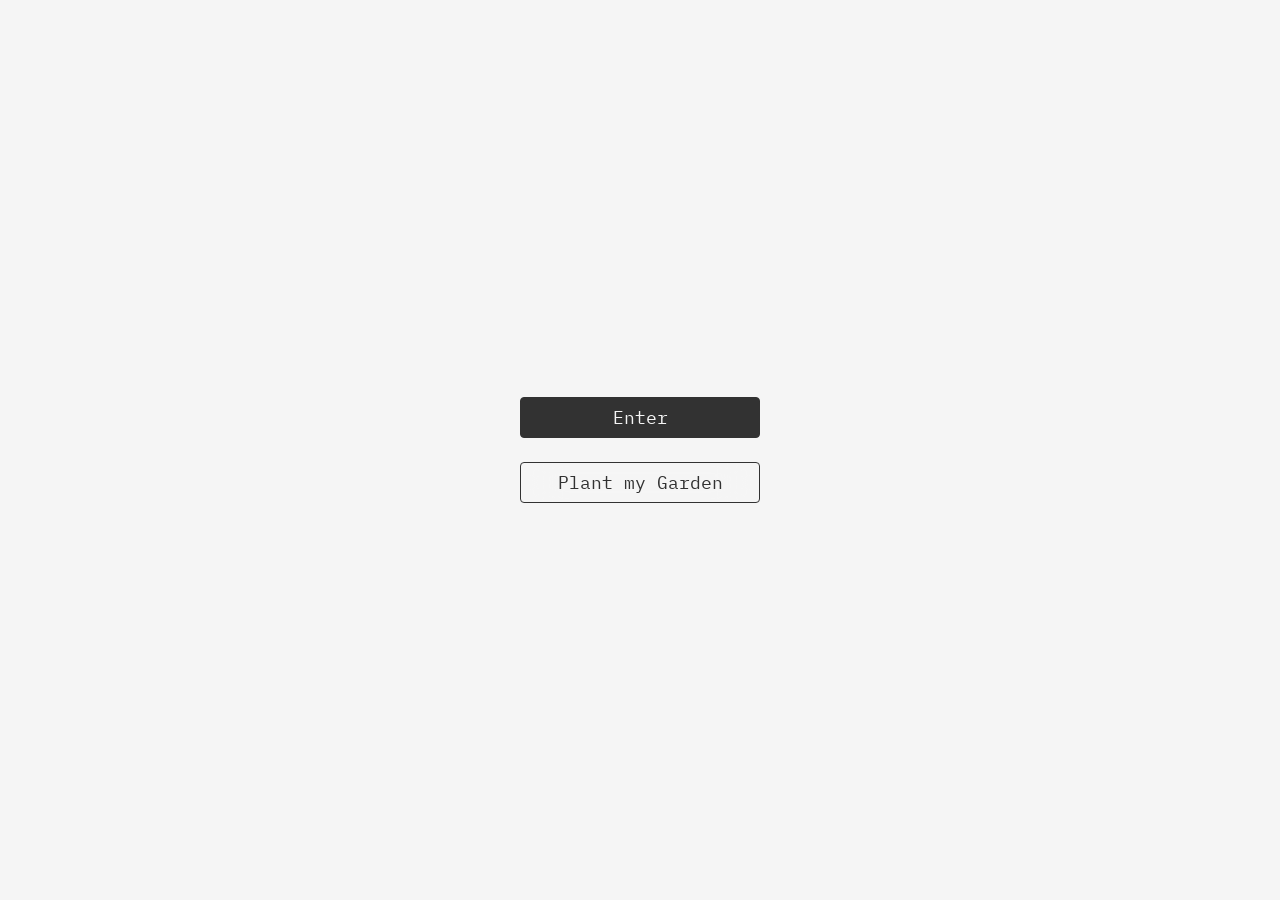
==== commit d3a0f59e: "compost screen redesign" ====
--- a/index.html
+++ b/index.html
@@ -12,6 +12,8 @@
 <link rel="preconnect" href="https://fonts.gstatic.com" crossorigin>
 <link href="https://fonts.googleapis.com/css2?family=Figtree:wght@400;500&family=IBM+Plex+Mono:wght@400;500&family=IBM+Plex+Sans:wght@400;500&display=swap" rel="stylesheet">
 <style>
+  *{-webkit-user-select:none;user-select:none;-webkit-touch-callout:none}
+  input,textarea,[contenteditable]{-webkit-user-select:text;user-select:text}
   :root{
     --bg:#f5f5f5; --ink:#2b2b2b; --line:#4a4a4a; --tile:#ffffff; --modal:#f9f9f9;
     --mono:'IBM Plex Mono',ui-monospace,SFMono-Regular,Menlo,Consolas,monospace;
@@ -35,29 +37,65 @@
   .btn:focus-visible,.rail button:focus-visible,.tile:focus-visible{outline:2px solid var(--ink);outline-offset:2px}
 
   #stage{position:fixed;inset:0;width:100%;height:100%;display:block;touch-action:none}
-  .tree-line{fill:none;stroke:var(--line);stroke-width:1;vector-effect:non-scaling-stroke}
+  .tree-line{fill:none;stroke:var(--line);stroke-width:1.7}               /* 1.7 is the stroke weight of the 24px mono characters; strokes scale with them */
+  .stem-hit{fill:none;stroke:transparent;stroke-width:20;stroke-linecap:round;vector-effect:non-scaling-stroke;pointer-events:none}
+  .mode-prune .stem-hit{pointer-events:stroke}
+  .mode-prune .stem{cursor:var(--cur-prune,pointer)}
+  .mode-prune .stem:hover .tree-line{stroke:var(--ink);stroke-width:3.4}
+  .stem.leaving{opacity:0;transition:opacity .2s ease-in}
+  #critters,#critters *{pointer-events:none}
+  #stage.pan #critters .critter-hit{pointer-events:all;cursor:grab}
+  #stage.pan.dragging #critters .critter-hit{cursor:grabbing}
+  .cwig.held{animation:cdangle .5s ease-in-out infinite alternate;transform-origin:50% 0}
+  @keyframes cdangle{from{transform:rotate(-5deg)}to{transform:rotate(5deg)}}
+  .cwig{transform-box:fill-box;transform-origin:50% 100%}
+  .cwig.petted{animation:cwiggle .9s ease-in-out}
+  @keyframes cwiggle{0%,100%{transform:rotate(0)}15%{transform:rotate(-5deg) scale(1.04)}35%{transform:rotate(5deg) scale(1.04)}55%{transform:rotate(-3deg)}75%{transform:rotate(2deg)}}
+  .heart{opacity:0;font-size:16px;animation:heartUp 1.5s ease-out forwards}
+  @keyframes heartUp{0%{opacity:0;transform:translateY(0)}15%{opacity:1}100%{opacity:0;transform:translateY(-46px)}}
+  .shroom,.shroom *{pointer-events:none}
+  .spr{fill:var(--ink)}
+  .sh-in{transform-box:fill-box;transform-origin:50% 100%;transform:scale(var(--k,1));transition:transform 1.6s ease}
+  .sh-in.enter{animation:shgrow 1.6s ease-out both}
+  @keyframes shgrow{0%{opacity:0;transform:scale(.05)}60%{opacity:1}100%{opacity:1;transform:scale(var(--k,1))}}
+  @media (prefers-reduced-motion: reduce){.cwig.petted,.cwig.held{animation:none}.heart{animation:none;opacity:1}.sh-in{transition:none}.sh-in.enter{animation:none}}
+  @media (prefers-reduced-motion: reduce){.stem.leaving{transition:none}}
   .dot{fill:var(--ink)}
-  .compost-tile{fill:var(--ink)}
+  #stage.cm-fertilize .placed{cursor:grab}
+  .placed.lifted{opacity:.3}
+  .compost-tile{fill:transparent;stroke:var(--ink);stroke-width:1.7;pointer-events:all}
   .label{font:400 14px var(--mono);fill:var(--ink);text-anchor:middle}
   .ascii{font:400 24px var(--mono);fill:var(--ink);white-space:pre}
   .caption{font:400 11px var(--sans);fill:var(--ink);text-anchor:middle}
   .empty{font:400 14px var(--mono);fill:var(--ink);text-anchor:middle}
   .compost-ascii{text-anchor:middle}
+  .compost-ascii.sprout{transform-box:fill-box;transform-origin:50% 100%;animation:sprout 1.5s cubic-bezier(.2,.7,.2,1) both}
+  @keyframes sprout{0%{opacity:0;transform:translateY(12px) scale(.55)}100%{opacity:1;transform:none}}
+  @media (prefers-reduced-motion: reduce){.compost-ascii.sprout{animation:none}}
   .flower-ascii{text-anchor:middle}
-  .stroll-node{fill:var(--bg);stroke:var(--line);stroke-width:1;vector-effect:non-scaling-stroke}
-  .stroll-hub{fill:var(--ink);stroke:var(--ink)}
-  .stroll-label{font:400 14px var(--sans);fill:var(--bg);text-anchor:middle}
-  .stroll-plus{font:400 24px var(--mono);fill:var(--ink);text-anchor:middle}
-  .tile rect{fill:var(--tile);stroke:var(--line);stroke-width:1;vector-effect:non-scaling-stroke}
+  .flower.earned{outline:none}
+  .flower.earned .fhit{fill:transparent;stroke:none;pointer-events:all}
+  .flower.earned:focus-visible .fhit{stroke:var(--ink);stroke-width:1}
+  .tip.ui{font-family:var(--ui);font-size:15px;line-height:1.4}
+  .tile rect{fill:var(--tile);stroke:var(--line);stroke-width:var(--sw,1.7)}
   .tile .mono{font:500 14px var(--mono);fill:#333}
   .tile{outline:none}
   .mode-prune,.mode-prune .tile.live{cursor:var(--cur-prune,pointer)}
-  .view-compost.mode-prune,.view-compost.mode-prune .tile.live{cursor:var(--cur-shovel,default)}
   .mode-water,.mode-water .tile.live{cursor:var(--cur-can,default)}
+  .mode-plant,.mode-plant .tile.live{cursor:var(--cur-shovel,default)}
+  #stage.view-compost,#stage.view-compost .tile.live{cursor:var(--cur-shovel,default)}
+  #stage.view-stroll{cursor:grab}
   #stage.pan,#stage.pan .tile.live{cursor:grab}
-  #stage.view-stroll{cursor:grab}
-  #stage.pan.dragging{cursor:grabbing}
-  .tile.live:hover rect,.tile.live:focus-visible rect{stroke-width:2.5}
+  #stage.view-stroll.dragging,#stage.pan.dragging,#stage.pan.dragging .tile.live{cursor:grabbing}
+  .plot{stroke:var(--line);stroke-width:1.7}
+  .plot.mine{stroke:var(--ink);stroke-width:3.4}
+  #stage.view-stroll #plots .plot{cursor:pointer}
+  #stage.view-stroll.dragging #plots .plot{cursor:grabbing}
+  #stage.view-stroll #plots g:hover .plot{stroke:var(--ink);stroke-width:3}
+  .pglyph{fill:var(--ink);text-anchor:middle;dominant-baseline:central;font-family:var(--mono),'Noto Sans Symbols 2','Apple Symbols','Segoe UI Symbol',sans-serif}
+  .chip rect{fill:var(--bg)}
+  .chip text{font:400 16px var(--sans);fill:var(--ink);text-anchor:middle;dominant-baseline:central}
+  .tile.live:hover rect,.tile.live:focus-visible rect{stroke-width:calc(var(--sw,1.7) * 1.9)}
   .tile image{pointer-events:none}
   .tile.ghost{opacity:.55}
 
@@ -68,6 +106,16 @@
   @keyframes splash{0%{opacity:0;letter-spacing:-2px}30%{opacity:1}100%{opacity:0;letter-spacing:8px}}
   @media (prefers-reduced-motion: reduce){.pour .d{animation:none;opacity:1;transform:translate(var(--dx),calc(var(--i) * 22px))}.pour .splash{animation:none;opacity:1}}
   .pop{transform-box:fill-box;transform-origin:center}
+  /* shaking a tree with the hand: the whole crown sways from the base, each app flutters on its stem, ASCII leaves come down */
+  .sway{transform-origin:0 0}
+  .tree.shake .sway{animation:sway .9s cubic-bezier(.3,.6,.4,1)}
+  .tree.shake .tile .pop{animation:flutter .9s ease-out;animation-delay:var(--fd,0s)}
+  @keyframes sway{0%{transform:rotate(0)}12%{transform:rotate(-2.4deg)}28%{transform:rotate(2.1deg)}44%{transform:rotate(-1.5deg)}60%{transform:rotate(1deg)}76%{transform:rotate(-.5deg)}100%{transform:rotate(0)}}
+  @keyframes flutter{0%{transform:rotate(0)}15%{transform:rotate(-9deg)}35%{transform:rotate(8deg)}55%{transform:rotate(-5deg)}75%{transform:rotate(3deg)}100%{transform:rotate(0)}}
+  .leaves{position:fixed;left:0;top:0;width:0;height:0;pointer-events:none;z-index:5;font:400 18px/1 var(--mono);color:var(--ink)}
+  .leaves i{position:absolute;left:var(--x);top:var(--y);font-style:normal;opacity:0;animation:leafFall var(--t) ease-in-out var(--dl) both}
+  @keyframes leafFall{0%{opacity:0;transform:translate(0,0) rotate(0)}10%{opacity:1}35%{transform:translate(var(--sx),calc(var(--dy)*.35)) rotate(calc(var(--r)*.4))}65%{opacity:1;transform:translate(calc(var(--dx)*.4),calc(var(--dy)*.7)) rotate(calc(var(--r)*.8))}100%{opacity:0;transform:translate(var(--dx),var(--dy)) rotate(var(--r))}}
+  @media (prefers-reduced-motion: reduce){.tree.shake .sway,.tree.shake .tile .pop{animation:none}.leaves i{animation:leafFade 1.2s ease-out both}@keyframes leafFade{0%{opacity:0}30%{opacity:1}100%{opacity:0}}}
   .tile.enter .pop{animation:pop .4s ease-out}
   .tile.leaving .pop{animation:out .22s ease-in forwards}
   .flower.enter{animation:grow .7s ease-out}
@@ -80,11 +128,11 @@
   .top>*{pointer-events:auto}
   .tabs{display:flex;gap:14px}
   .stroll{justify-self:end}
-  .np{display:inline-flex;align-items:center;justify-content:center;gap:12px;width:200px;border:1px solid var(--ink);border-radius:4px;padding:4px 16px;font:400 16px/21px var(--mono);background:color-mix(in srgb,var(--bg) 75%,transparent);backdrop-filter:blur(12px);-webkit-backdrop-filter:blur(12px)}
+  .np{display:inline-flex;align-items:center;justify-content:center;gap:12px;width:200px;border:1px solid var(--ink);border-radius:4px;padding:4px 16px;font:400 16px/21px var(--mono);background:color-mix(in srgb,var(--bg) 50%,transparent);backdrop-filter:blur(20px);-webkit-backdrop-filter:blur(20px)}
   .np svg{width:22px;height:14px;stroke:var(--ink);stroke-width:1.6;fill:none}
 
-  .rail{position:fixed;left:32px;bottom:calc(32px + env(safe-area-inset-bottom,0px));width:42px;border:1px solid var(--line);border-radius:4px;display:flex;flex-direction:column;background:var(--bg);overflow:hidden}
-  .rail button{width:40px;height:36px;border:0;background:transparent;color:var(--ink);cursor:pointer;display:grid;place-items:center;padding:0}
+  .rail{position:fixed;left:32px;bottom:calc(32px + env(safe-area-inset-bottom,0px));width:42px;box-sizing:border-box;border:1px solid var(--line);border-radius:4px;display:flex;flex-direction:column;background:var(--bg);overflow:hidden}
+  .rail button{width:100%;height:36px;border:0;background:transparent;color:var(--ink);cursor:pointer;display:grid;place-items:center;padding:0}
   .rail button[aria-pressed="true"]{background:var(--ink);color:var(--bg)}
   .rail hr{margin:0;border:0;border-top:1px solid var(--line)}
   .rail svg,.theme svg{width:22px;height:22px;stroke:currentColor;stroke-width:1.5;fill:none;stroke-linecap:round;stroke-linejoin:round}
@@ -94,14 +142,25 @@
   .theme button:focus-visible{outline:2px solid var(--ink);outline-offset:-4px}
 
   .modes{position:fixed;left:50%;transform:translateX(-50%);bottom:calc(31px + env(safe-area-inset-bottom,0px));display:flex;gap:13px}
-  .tray{position:fixed;left:50%;transform:translateX(-50%);bottom:calc(82px + env(safe-area-inset-bottom,0px));display:flex;align-items:center;gap:14px;flex-wrap:wrap;justify-content:center;max-width:calc(100vw - 32px);font:400 13px var(--mono)}
-  .tray button{border:0;background:transparent;padding:0;cursor:pointer;display:grid;justify-items:center;gap:4px;color:var(--ink);font:400 11px var(--sans)}
-  .tray button:focus-visible{outline:2px solid var(--ink);outline-offset:3px}
+  .tray{position:fixed;left:50%;transform:translateX(-50%);bottom:calc(82px + env(safe-area-inset-bottom,0px));display:flex;align-items:center;gap:8px;max-width:calc(100vw - 32px);overflow-x:auto;padding:8px;border:1px solid var(--ink);border-radius:4px;background:color-mix(in srgb,var(--bg) 50%,transparent);backdrop-filter:blur(20px);-webkit-backdrop-filter:blur(20px);font:400 13px var(--mono);z-index:5}
   .tray svg{width:40px;height:40px;display:block}
   .tray svg rect{fill:var(--tile);stroke:var(--line)}
-  .toast{position:fixed;left:50%;transform:translateX(-50%);bottom:calc(126px + env(safe-area-inset-bottom,0px));background:var(--ink);color:var(--bg);font:400 13px/1.4 var(--mono);padding:6px 14px;border-radius:4px;max-width:calc(100vw - 32px);text-align:center}
-  :root[data-theme="light"] button:not(.linkish){background:rgba(245,245,245,.75);backdrop-filter:blur(12px);-webkit-backdrop-filter:blur(12px)}
-  :root[data-theme="dark"] button:not(.linkish){background:color-mix(in srgb,var(--bg) 75%,transparent);backdrop-filter:blur(12px);-webkit-backdrop-filter:blur(12px)}
+  .tray svg text{font:400 7px var(--mono);fill:#333;text-anchor:middle}
+  .ghost{position:fixed;left:0;top:0;width:40px;height:40px;z-index:60;pointer-events:none;opacity:.92;filter:drop-shadow(0 4px 8px rgba(0,0,0,.25))}
+  .ghost svg{width:40px;height:40px;display:block}
+  .ghost svg rect{fill:var(--tile);stroke:var(--line)}
+  .ghost svg text{font:400 7px var(--mono);fill:#333;text-anchor:middle}
+  .tray button{touch-action:none}
+  .compost-tile{transition:fill .12s,stroke .12s}
+  #stage.dnd .compost-tile{stroke:var(--line)}
+  #stage.dnd .compost-tile.hot{stroke:var(--ink);fill:color-mix(in srgb,var(--ink) 16%,transparent)}
+  #stage.view-compost.cm-harvest .bed.full{cursor:var(--cur-shovel,pointer)}
+  #stage.view-compost.cm-harvest .bed.full .compost-ascii{font-weight:700}
+  .toast{position:fixed;left:50%;transform:translateX(-50%);bottom:calc(82px + env(safe-area-inset-bottom,0px));background:color-mix(in srgb,var(--bg) 50%,transparent);backdrop-filter:blur(20px);-webkit-backdrop-filter:blur(20px);color:var(--ink);border:1px solid var(--ink);font:400 13px/1.4 var(--mono);padding:8px 14px;border-radius:4px;max-width:calc(100vw - 32px);text-align:center;z-index:6;opacity:1;transition:opacity .3s}
+  .toast.out{opacity:0}
+  body.tray-on .toast{bottom:calc(152px + env(safe-area-inset-bottom,0px))}
+  :root[data-theme="light"] button:not(.linkish){background:rgba(245,245,245,.5);backdrop-filter:blur(20px);-webkit-backdrop-filter:blur(20px)}
+  :root[data-theme="dark"] button:not(.linkish){background:color-mix(in srgb,var(--bg) 50%,transparent);backdrop-filter:blur(20px);-webkit-backdrop-filter:blur(20px)}
   :root[data-theme="light"] .btn.on,
   :root[data-theme="light"] .btn[aria-selected="true"],
   :root[data-theme="light"] .btn[aria-pressed="true"],
@@ -114,19 +173,98 @@
   :root[data-theme="dark"] .theme button[aria-pressed="true"]{background:var(--ink);color:var(--bg)}
   [hidden]{display:none !important}
 
-  dialog{width:300px;max-width:calc(100vw - 32px);min-height:280px;padding:24px;border:1px solid var(--line);border-radius:4px;background:color-mix(in srgb,var(--bg) 75%,transparent);color:var(--ink);font:400 16px/normal var(--ui);box-sizing:border-box;backdrop-filter:blur(12px);-webkit-backdrop-filter:blur(12px)}
+  dialog{width:300px;max-width:calc(100vw - 32px);min-height:280px;padding:24px;border:1px solid var(--line);border-radius:4px;background:color-mix(in srgb,var(--bg) 50%,transparent);color:var(--ink);font:400 16px/normal var(--ui);box-sizing:border-box;backdrop-filter:blur(20px);-webkit-backdrop-filter:blur(20px)}
   dialog[open]{display:flex;flex-direction:column;align-items:center}
+  /* no browser focus ring on the window itself, and none on whatever gets focus when a window opens (see openModal) */
+  dialog:focus,dialog:focus-visible{outline:none}
   dialog::backdrop{background:transparent}
   .dlg-head{display:flex;justify-content:space-between;align-items:center;height:20px;width:100%;margin:0}
   .icon-btn{width:20px;height:20px;border:0;background:transparent;padding:0;color:var(--ink);cursor:pointer}
   .icon-btn svg{width:20px;height:20px;stroke:currentColor;stroke-width:1.6;fill:none;stroke-linecap:round;stroke-linejoin:round}
   .icon-btn:focus-visible{outline:2px solid var(--ink);outline-offset:2px}
   dialog h2{margin:12px 0 0;font:400 16px/normal var(--ui);text-align:center;width:100%}
+  /* the app details, prune and disconnect windows */
+  dialog.card{width:360px;max-width:calc(100vw - 32px);height:360px;min-height:0;position:fixed}
+  dialog.card[open]{display:flex;flex-direction:column;align-items:center}
+  .dlg-x{position:absolute;top:16px;right:16px}
+  dialog.card h2{margin:0;padding:2px 0 0}
+  dialog.card .who{margin:14px 0 6px}
+  .dash{width:100%;overflow:hidden;white-space:nowrap;font:400 16px/20px var(--mono);margin:6px 0 12px;color:var(--ink)}
+  dialog.card .facts{gap:10px}
+  .facts dd{text-align:right}
+  dialog.card .linkish{font-family:var(--mono)}
+  dialog.card .actions{width:100%;margin-top:auto;gap:12px}
+  dialog.card .actions .btn{flex:1;min-width:0;font-family:var(--mono);font-size:16px;padding:4px 6px;white-space:nowrap}
+  /* Disconnecting… / Disconnected!: the text group sits in the middle, the buttons are pinned to the bottom */
+  .offbody{flex:1;min-height:0;align-self:stretch;display:flex;flex-direction:column;align-items:center;text-align:center;width:100%;animation:offSwap .25s ease-out}
+  .offmain{flex:1;min-height:0;width:100%;display:flex;flex-direction:column;align-items:center;justify-content:center;padding-top:20px}
+  .offmain.prog{padding-top:32px}
+  .offbody h2{margin:0;padding:0;font-weight:400}
+  .offmain:not(.prog) h2{font-weight:600}
+  .offbody .sub{margin:12px 0 0;font:400 16px/1.2 var(--ui);color:var(--ink);max-width:280px}
+  .offbody .actions{margin-top:0}
+  .loader{margin:14px 0 0;min-height:150px;display:flex;flex-direction:column;justify-content:flex-end;align-items:center;font:400 28px/30px var(--mono);white-space:pre;text-align:center;color:var(--ink)}
+  .offbody .loader{margin:28px 0 0;min-height:96px;font-size:22px;line-height:24px}
+  @keyframes offSwap{from{opacity:0}to{opacity:1}}
+  dialog#dlg-off[open]{animation:cardIn .22s cubic-bezier(.2,.8,.2,1)}
+  @keyframes cardIn{from{opacity:0;transform:scale(.97)}to{opacity:1;transform:none}}
+  /* the two Mac prompts: always light and always Mac-looking, whatever the page's theme */
+  dialog.os,dialog.os-alert{padding:0;border:0;color:#1d1d1f;font:400 13px/1.3 -apple-system,BlinkMacSystemFont,'SF Pro Text','Helvetica Neue',system-ui,sans-serif;backdrop-filter:none;-webkit-backdrop-filter:none;min-height:0}
+  dialog.os::backdrop,dialog.os-alert::backdrop{background:rgba(0,0,0,.2)}
+  dialog.os{width:min(1000px,calc(100vw - 32px));height:min(450px,calc(100vh - 32px));border-radius:12px;background:#f6f6f6;box-shadow:0 20px 60px rgba(0,0,0,.35),0 0 0 1px rgba(0,0,0,.12);overflow:hidden}
+  .osw{display:flex;height:100%}
+  .oss{width:210px;flex:none;background:#e4e4e4;padding:16px 10px;box-sizing:border-box;overflow:hidden}
+  .lights{display:flex;gap:8px;padding:2px 6px 22px}.lights i{width:12px;height:12px;border-radius:50%;display:block}
+  .osh{font-size:11px;font-weight:600;color:#7c7c7c;padding:16px 8px 4px}
+  .osi{display:flex;align-items:center;gap:8px;padding:5px 8px;border-radius:6px;font-size:12.5px}.osi b{width:14px;height:14px;border:1.5px solid #2f7cf6;border-radius:4px;box-sizing:border-box;flex:none}
+  .osi.sel{background:#d0d0d0}
+  .osm{flex:1;display:flex;flex-direction:column;min-width:0;background:#fff}
+  .ost{display:flex;align-items:center;gap:12px;padding:12px 14px;font-size:12.5px;color:#444}
+  .osnav{background:#f2f2f2;border:1px solid #ddd;border-radius:6px;padding:3px 10px}
+  .ospath{margin:0 auto;background:#f2f2f2;border:1px solid #ddd;border-radius:6px;padding:3px 14px;min-width:190px;text-align:left}
+  .ossearch{width:170px;height:24px;border:1px solid #ddd;border-radius:12px;background:#fff}
+  .ostable{flex:1;overflow:hidden;padding:0 10px;font-size:12.5px}
+  .osr{display:grid;grid-template-columns:2.4fr 1.7fr .9fr 1fr;padding:3px 12px;min-height:21px;align-items:center;white-space:nowrap}
+  .osr.alt{background:#f3f3f3;border-radius:5px}
+  .osrh{color:#8a8a8a;font-size:11.5px;border-bottom:1px solid #e6e6e6;margin-bottom:4px;padding:6px 12px}
+  .osr span:nth-child(n+2){color:#777}.osr span:nth-child(3){text-align:right;padding-right:16px}
+  .fd,.im{display:inline-block;width:16px;height:12px;border-radius:3px;vertical-align:-2px;margin-right:8px}.fd{background:#4aa8ee}.im{background:linear-gradient(135deg,#6b7aa1,#c9ced9 50%,#4d4f66)}
+  .osmsg{text-align:center;padding:9px 12px;border-top:1px solid #e3e3e3;font-size:13px}
+  .osfoot{display:flex;gap:8px;align-items:center;padding:12px 14px 14px;border-top:1px solid #ececec;background:#f6f6f6}.osfoot .sp{flex:1}
+  .osb{font:inherit;font-size:13px;padding:4px 14px;border:0;border-radius:6px;background:#e5e5e5;color:#1d1d1f;cursor:pointer;backdrop-filter:none;-webkit-backdrop-filter:none}
+  :root[data-theme] .osb{background:#e5e5e5;backdrop-filter:none;-webkit-backdrop-filter:none}
+  :root[data-theme] .osb.blue{background:#0a7aff;color:#fff}
+  dialog.os-alert[open]{display:block}
+  dialog.os-alert{width:300px;border-radius:22px;background:rgba(246,246,246,.96);padding:20px 18px 18px;text-align:center;box-shadow:0 20px 60px rgba(0,0,0,.35)}
+  .osfolder{width:64px;height:52px;display:block;margin:0 auto 14px}
+  .os-alert h3{margin:0 0 6px;font-size:13.5px;font-weight:600;line-height:1.3}.os-alert p{margin:0 0 16px;font-size:12px;line-height:1.35}
+  .osbtns{display:flex;gap:8px;width:100%}.osbtns .osb{flex:1;min-width:0;white-space:nowrap;padding:7px 0;border-radius:18px;font-size:13px;font-weight:500}
+  .osb:focus,.osb:focus-visible{outline:none}
+  .osb:active{filter:brightness(.93)}
+  /* the Finder window goes grey while the alert is on top of it, like a real inactive window */
+  dialog.os.inactive .lights i{background:#d3d3d3 !important}
+  dialog.os.inactive .oss{background:#efefef}
+  dialog.os.inactive .osb.blue{background:#b9d6fb}
+  /* motion: windows ease in and settle, alerts pop in with a small overshoot, everything fades out quickly */
+  dialog.os[open]{animation:osPanelIn .26s cubic-bezier(.2,.8,.2,1)}
+  dialog.os-alert[open]{animation:osAlertIn .3s cubic-bezier(.3,1.5,.5,1)}
+  dialog.os[open]::backdrop,dialog.os-alert[open]::backdrop{animation:osFade .22s ease-out}
+  dialog.os.closing{animation:osPanelOut .17s ease-in forwards}
+  dialog.os-alert.closing{animation:osAlertOut .14s ease-in forwards}
+  dialog.os.closing::backdrop,dialog.os-alert.closing::backdrop{animation:osFadeOut .16s ease-in forwards}
+  @keyframes osPanelIn{from{opacity:0;transform:scale(.965) translateY(8px)}to{opacity:1;transform:none}}
+  @keyframes osPanelOut{to{opacity:0;transform:scale(.985)}}
+  @keyframes osAlertIn{0%{opacity:0;transform:scale(.9)}55%{opacity:1}100%{opacity:1;transform:scale(1)}}
+  @keyframes osAlertOut{to{opacity:0;transform:scale(.95)}}
+  @keyframes osFade{from{opacity:0}to{opacity:1}}
+  @keyframes osFadeOut{to{opacity:0}}
+  @media (prefers-reduced-motion: reduce){dialog.os[open],dialog.os-alert[open],dialog#dlg-off[open],.offbody,dialog.os[open]::backdrop,dialog.os-alert[open]::backdrop{animation:none}}
+  @media (max-width:700px){.oss{display:none}.osr{grid-template-columns:2fr 1.4fr}.osr span:nth-child(n+3){display:none}}
   .who{display:grid;justify-items:center;gap:8px;margin:20px 0;font:400 12px/normal var(--ui);width:100%}
-  .who img,.who svg{width:40px;height:40px;border-radius:12px;border:1px solid var(--line);background:#fff;object-fit:cover;display:block}
+  .who img,.who svg{width:40px;height:40px;border-radius:4px;border:1px solid var(--line);background:#fff;object-fit:cover;display:block}
   .who svg{border-radius:4px}
   .facts{margin:0;display:grid;gap:12px;width:100%}
-  .facts div{display:flex;justify-content:space-between;align-items:center;gap:12px}
+  .facts div{display:flex;justify-content:space-between;align-items:center;gap:16px}
   .facts dt,.facts dd{margin:0}
   .linkish{border:0;background:none;padding:0;font:inherit;color:inherit;text-decoration:underline;cursor:pointer}
   .actions{display:flex;gap:12px;justify-content:center;margin-top:20px}
@@ -134,30 +272,51 @@
   .flower-dlg{display:flex;flex-direction:column;align-items:center;justify-content:center;min-height:180px}
   .flower-dlg h2{margin:6px 0 20px}
   .flower-dlg .actions{margin-top:2px}
-  .compost-prompt{position:fixed;left:50%;top:50%;transform:translate(-50%,-50%);margin:0;width:300px;height:160px;min-height:160px;padding:24px;border:1px solid var(--line);border-radius:0;background:color-mix(in srgb,var(--bg) 75%,transparent);color:var(--ink);font:400 16px/normal var(--ui);box-sizing:border-box;z-index:4;backdrop-filter:blur(12px);-webkit-backdrop-filter:blur(12px)}
-  .compost-prompt[open]{display:flex;flex-direction:column;align-items:center}
-  .compost-prompt .dlg-head{position:absolute;top:18px;left:24px;right:24px;width:auto;justify-content:flex-end}
-  .compost-prompt h2{margin:22px 0 20px;font:400 16px/normal var(--ui);text-align:center}
-  .compost-prompt .actions{margin-top:0}
-
-  /* Wind: plants lean from their base, but the glyphs stay glyphs */
-  .sway{transform-box:fill-box;transform-origin:50% 100%;animation:sway var(--t,8s) ease-in-out var(--d,0s) infinite alternate}
-  @keyframes sway{from{transform:skewX(calc(var(--a,3deg) * var(--wind,1) * -1))}to{transform:skewX(calc(var(--a,3deg) * var(--wind,1)))}}
-  .tree-sway{transform-box:view-box;transform-origin:var(--ox,0px) var(--oy,0px);animation:treesway var(--t,9s) ease-in-out var(--d,0s) infinite alternate}
-  @keyframes treesway{from{transform:rotate(calc(var(--ta,.7deg) * var(--wind,1) * -1))}to{transform:rotate(calc(var(--ta,.7deg) * var(--wind,1)))}}
-  @media (prefers-reduced-motion: reduce){.sway,.tree-sway{animation:none}}
+
+  /* Wind: only the grass moves, and all of it moves together (see windStep) */
   /* Clippings that fly off when the scissors snip */
   .snip{position:fixed;width:0;height:0;pointer-events:none;z-index:5;font:400 14px/1 var(--mono);color:var(--ink)}
   .snip i{position:absolute;left:0;top:0;font-style:normal;opacity:0;animation:clip .7s ease-out both;animation-delay:var(--dl)}
   @keyframes clip{0%{opacity:0;transform:translate(0,0)}15%{opacity:1}100%{opacity:0;transform:translate(var(--dx),var(--dy))}}
 
+  /* Hover name for apps */
+  .tip{position:fixed;left:0;top:0;z-index:7;pointer-events:none;padding:3px 10px;border:1px solid var(--ink);border-radius:4px;background:color-mix(in srgb,var(--bg) 50%,transparent);backdrop-filter:blur(20px);-webkit-backdrop-filter:blur(20px);color:var(--ink);font:400 13px/1.4 var(--mono);white-space:nowrap}
+
+  /* Dirt that flies up when the shovel goes in */
+  .dig{position:fixed;width:0;height:0;pointer-events:none;z-index:5;font:400 14px/1 var(--mono);color:var(--ink)}
+  .dig i{position:absolute;left:0;top:0;font-style:normal;opacity:0;animation:dirt .75s both;animation-delay:var(--dl)}
+  .dig .mound{position:absolute;left:0;top:6px;white-space:pre;opacity:0;transform-origin:50% 100%;animation:mound .95s ease-out .2s both}
+  @keyframes dirt{0%{opacity:0;transform:translate(0,0);animation-timing-function:ease-out}15%{opacity:1}45%{transform:translate(calc(var(--dx)*.6),var(--up));animation-timing-function:ease-in}100%{opacity:0;transform:translate(var(--dx),var(--dn))}}
+  @keyframes mound{0%{opacity:0;transform:translateX(-50%) scaleY(.2)}25%{opacity:1;transform:translateX(-50%) scaleY(1)}100%{opacity:0;transform:translateX(-50%) scaleY(1)}}
+  @media (prefers-reduced-motion: reduce){.dig{display:none}}
+
   /* My Garden menu */
   .gwrap{position:relative}
-  #tab-garden{display:inline-flex;align-items:center;gap:8px}
-  #tab-garden .chev{display:none;width:14px;height:14px;stroke:currentColor;stroke-width:1.8;fill:none;stroke-linecap:round;stroke-linejoin:round;transition:transform .15s}
-  #tab-garden[aria-selected="true"] .chev{display:block}
-  #tab-garden[aria-expanded="true"] .chev{transform:rotate(180deg)}
-  .gmenu{position:absolute;left:0;top:calc(100% + 8px);width:268px;max-width:calc(100vw - 24px);box-sizing:border-box;padding:16px 16px 8px;border:1px solid var(--line);border-radius:4px;background:color-mix(in srgb,var(--bg) 75%,transparent);backdrop-filter:blur(12px);-webkit-backdrop-filter:blur(12px);color:var(--ink);z-index:6;font:400 13px/1.4 var(--mono)}
+  #tab-garden,#tab-compost{display:inline-flex;align-items:center;gap:8px}
+  #tab-garden .chev,#tab-compost .chev{display:none;width:14px;height:14px;stroke:currentColor;stroke-width:1.8;fill:none;stroke-linecap:round;stroke-linejoin:round;transition:transform .15s}
+  #tab-garden[aria-selected="true"] .chev,#tab-compost[aria-selected="true"] .chev{display:block}
+  #tab-garden[aria-expanded="true"] .chev,#tab-compost[aria-expanded="true"] .chev{transform:rotate(180deg)}
+  .gmenu{position:fixed;left:32px;top:calc(35px + env(safe-area-inset-top,0px) + 50px);width:268px;max-width:calc(100vw - 64px);max-height:calc(100vh - 300px);overflow:auto;box-sizing:border-box;padding:16px 16px 8px;border:1px solid var(--line);border-radius:4px;background:color-mix(in srgb,var(--bg) 50%,transparent);backdrop-filter:blur(20px);-webkit-backdrop-filter:blur(20px);color:var(--ink);z-index:6;font:400 13px/1.4 var(--mono);animation:gin .18s ease-out}
+  .gmenu[hidden]{display:none}
+  @keyframes gin{from{opacity:0;transform:translateX(-10px)}to{opacity:1;transform:none}}
+  @media (prefers-reduced-motion: reduce){.gmenu{animation:none}}
+  .ghead{display:flex;align-items:center;justify-content:space-between;gap:8px;margin:0 0 12px}
+  .ghead h3{margin:0 !important}
+  :root[data-theme] .gmenu button.gclose{width:24px;height:24px;flex:none;display:grid;place-items:center;padding:0;border:0;border-radius:4px;background:transparent;backdrop-filter:none;-webkit-backdrop-filter:none;color:var(--ink);cursor:pointer}
+  :root[data-theme] .gmenu button.gclose:hover,:root[data-theme] .gmenu button.gclose:focus-visible{background:color-mix(in srgb,var(--ink) 10%,transparent);outline:none}
+  .gclose svg{width:18px;height:18px;fill:none;stroke:currentColor;stroke-width:1.8;stroke-linecap:round;stroke-linejoin:round}
+  .gshape{display:block;width:100%;height:auto;margin:0 0 12px;border:1px solid var(--line);border-radius:4px}
+  .np{cursor:pointer;color:var(--ink)}
+  .np:focus-visible{outline:2px solid var(--ink);outline-offset:2px}
+  .np path{transform-box:fill-box;transform-origin:50% 100%}
+  .np.playing path{animation:eq 1s ease-in-out infinite alternate}
+  .np.playing path:nth-child(1){animation-duration:.8s;animation-delay:-.2s}
+  .np.playing path:nth-child(2){animation-duration:1.1s;animation-delay:-.7s}
+  .np.playing path:nth-child(3){animation-duration:.9s;animation-delay:-.4s}
+  .np.playing path:nth-child(4){animation-duration:1.25s;animation-delay:-.1s}
+  .np.playing path:nth-child(5){animation-duration:.95s;animation-delay:-.6s}
+  @keyframes eq{from{transform:scaleY(.2)}to{transform:scaleY(1)}}
+  @media (prefers-reduced-motion: reduce){.np.playing path{animation:none}}
   .gmenu h3{margin:0 0 12px;font:500 14px/21px var(--mono);overflow:hidden;text-overflow:ellipsis;white-space:nowrap}
   .gfacts{margin:0 0 12px;display:grid;gap:8px}
   .gfacts div{display:flex;justify-content:space-between;gap:12px}
@@ -172,40 +331,201 @@
   .rename-input:focus-visible{outline:2px solid var(--ink);outline-offset:2px}
   #dlg-rename .actions{margin-top:auto;padding-top:20px}
 
-  @media (max-width:640px){
-    .top{left:12px;right:12px;gap:6px}
-    .btn,.np{font-size:12px;padding:4px 10px}
-    .tabs{gap:8px}
-    .np span{display:none}
-    .rail{left:12px}.theme{right:12px}
-  }
+  button{-webkit-tap-highlight-color:transparent;touch-action:manipulation}
+  @media (max-width:700px){
+    .top{display:flex;align-items:center;gap:12px;left:23px;right:23px;top:calc(23px + env(safe-area-inset-top,0px))}
+    .btn,.np{font-size:12px;line-height:17px;padding:4px 12px;min-height:25px;box-sizing:border-box}
+    .tabs{gap:12px}
+    .stroll{justify-self:auto}
+    .np{width:auto;padding:4px 10px}.np span{display:none}
+    .gmenu{left:23px;top:calc(23px + env(safe-area-inset-top,0px) + 37px);max-width:calc(100vw - 46px);max-height:calc(100vh - 300px)}
+    dialog.card{width:min(340px,calc(100vw - 40px));height:340px;padding:20px}
+    dialog.card .actions .btn{font-size:14px}
+    .rail{left:12px;bottom:calc(76px + env(safe-area-inset-bottom,0px))}
+    .theme{right:12px;bottom:calc(76px + env(safe-area-inset-bottom,0px))}
+    .modes{bottom:calc(20px + env(safe-area-inset-bottom,0px));gap:8px}
+    .tray{bottom:calc(76px + env(safe-area-inset-bottom,0px))}
+    body.tray-on .rail,body.tray-on .theme{bottom:calc(158px + env(safe-area-inset-bottom,0px))}
+    @media (max-width:480px){.np{display:none}}
+    .toast{bottom:calc(84px + env(safe-area-inset-bottom,0px));font-size:12px;max-width:calc(100vw - 132px)}
+    body.tray-on .toast{bottom:calc(150px + env(safe-area-inset-bottom,0px))}
+  }
+  :root[data-theme] .tray button{flex:none;display:block;width:auto;height:auto;padding:0;border:0;border-radius:4px;background:transparent;backdrop-filter:none;-webkit-backdrop-filter:none;color:var(--ink);cursor:pointer}
+  :root[data-theme] .tray button:hover{background:color-mix(in srgb,var(--ink) 10%,transparent)}
+  :root[data-theme] .tray button:focus-visible{outline:2px solid var(--ink);outline-offset:2px}
+  .vtag{display:flex;align-items:center;gap:8px;cursor:default;pointer-events:none;box-sizing:border-box;min-width:0;max-width:min(100%, 280px);justify-self:start}
+  .vtag>span{min-width:0;overflow:hidden;text-overflow:ellipsis;white-space:nowrap}
+  .vtag svg{width:16px;height:16px;flex:none;fill:none;stroke:currentColor;stroke-width:1.8;stroke-linecap:round;stroke-linejoin:round}
+
+  /* ===== Compost panel: Offboard Queue, Deleted Apps, Deleted Accounts ===== */
+  .cmenu{width:300px;padding-bottom:16px}
+  .cmenu h4{margin:16px 0 8px;font:400 14px/1.2 var(--ui)}
+  .cmenu #cmenu-body h4:first-child{margin-top:0}
+  .cgrid{display:flex;flex-wrap:wrap;gap:8px}
+  .ctile{padding:0;border:0;background:none;border-radius:4px;line-height:0;display:block}
+  button.ctile{cursor:pointer}
+  button.ctile:hover{background:color-mix(in srgb,var(--ink) 10%,transparent)}
+  .ctile svg{width:34px;height:34px;display:block}
+  .ctile svg rect{fill:var(--tile);stroke:var(--line)}
+  .ctile svg text{font:400 7px var(--mono);fill:#333;text-anchor:middle}
+  .cnone{margin:0;font:400 12px/1.35 var(--ui);opacity:.6}
+  .ctotal{margin:0;font:400 13px/1.3 var(--mono)}
+  /* an app waiting in the queue wears a trash can in the garden */
+  .qmark .qbg{fill:var(--bg);fill-opacity:.82;stroke:none}
+  .qmark g path{fill:none;stroke:var(--ink);stroke-width:1.7;stroke-linecap:round;stroke-linejoin:round}
+
+  /* ===== On a phone: the "no export" notice ===== */
+  dialog.card .actions.col{flex-direction:column;gap:10px}
+  dialog.card .actions.col .btn{flex:none;width:100%;padding:6px 8px}
+  .mn-main{flex:1;display:flex;align-items:center;justify-content:center;text-align:center;padding:0 6px}
+  .mn-main p{margin:0;font:400 16px/1.25 var(--ui);max-width:260px}
+
+  /* ===== Safari window ===== */
+  dialog.bw,dialog.ios{--sysfont:-apple-system,BlinkMacSystemFont,'SF Pro Text','Segoe UI',Roboto,sans-serif}
+  dialog.bw{--bwc:#f6f5f4;--bwl:#d8d6d4;--bwt:#1d1d1f;width:min(906px,calc(100vw - 32px));height:min(590px,calc(100vh - 32px));max-width:none;border-radius:12px;background:var(--bwc);box-shadow:0 24px 70px rgba(0,0,0,.38),0 0 0 .5px rgba(0,0,0,.35);overflow:hidden;color:var(--bwt);font:400 13px/1.35 -apple-system,BlinkMacSystemFont,'SF Pro Text','Segoe UI',var(--ui)}
+  dialog.bw[open]{display:flex;flex-direction:column;align-items:stretch}
+  :root[data-theme="dark"] dialog.bw{--bwc:#2a2a2c;--bwl:#454547;--bwt:#ececec}
+  dialog.bw::backdrop{background:rgba(0,0,0,.16)}
+  .bw-bar{flex:none;height:52px;display:flex;align-items:center;gap:14px;padding:0 16px;background:var(--bwc);border-bottom:1px solid var(--bwl)}
+  .bw-bar .lights{padding:0}
+  .bw-bar .lights i,.bw-bar .lights button{width:12px;height:12px;border-radius:50%;display:block;border:0;padding:0}
+  .bw-bar .lights button{background:#ff5f57;cursor:pointer;backdrop-filter:none}
+  :root[data-theme] .bw-bar .lights button{background:#ff5f57;backdrop-filter:none;-webkit-backdrop-filter:none}
+  .bw-ic{width:18px;height:18px;flex:none;fill:none;stroke:currentColor;stroke-width:1.5;stroke-linecap:round;stroke-linejoin:round;opacity:.7}
+  .bw-url{flex:1;max-width:470px;margin:0 auto;height:30px;border-radius:8px;background:color-mix(in srgb,var(--bwt) 7%,transparent);display:flex;align-items:center;justify-content:center;gap:6px;font-size:13px;position:relative}
+  .bw-url .bw-ic{width:13px;height:13px}.bw-url .rl{position:absolute;right:9px;width:14px;height:14px}
+  .bw-page{position:relative;flex:1;min-height:0;background:#fff;color:#37352f;overflow:hidden}
+  .bw-bg{position:absolute;inset:0;display:flex;flex-direction:column}
+  .bw-top{height:40px;flex:none;display:flex;align-items:center;justify-content:space-between;padding:0 16px;font-size:12px;color:#777;border-bottom:1px solid #eee}
+  .bw-set{margin:22px auto 0;width:calc(100% - 64px);flex:1;border:1px solid #e6e6e6;border-radius:10px 10px 0 0;display:flex;background:#fff;box-shadow:0 6px 30px rgba(0,0,0,.08);overflow:hidden}
+  .bw-nav{width:172px;flex:none;background:#fbfbfa;border-right:1px solid #eee;padding:12px 8px;font-size:12px;color:#555}
+  .bw-nav .q{height:26px;border-radius:6px;background:#f0efed;margin:0 0 12px;padding:0 8px;display:flex;align-items:center;color:#999}
+  .bw-nav b{display:block;margin:12px 8px 4px;font-size:11px;font-weight:500;color:#999}
+  .bw-nav div.i{padding:4px 8px;border-radius:6px}.bw-nav div.i.sel{background:#ecebe9;color:#222}
+  .bw-nav .av{display:inline-grid;place-items:center;width:18px;height:18px;border-radius:50%;background:#6d4fc2;color:#fff;font-size:10px;margin-right:6px}
+  .bw-main{flex:1;padding:22px 26px;font-size:12.5px;min-width:0}
+  .bw-main h3{margin:0 0 4px;font:600 14px/1.3 var(--sysfont)}
+  .bw-main .r{display:flex;justify-content:space-between;gap:20px;align-items:center;padding:12px 0;border-bottom:1px solid #eee}
+  .bw-main .r p{margin:2px 0 0;color:#8a8a85;font-size:11.5px;max-width:420px}
+  .bw-main .bt{border:1px solid #e3b4af;color:#d44c47;border-radius:6px;padding:3px 10px;font-size:12px;white-space:nowrap}
+  .bw-main .bt.n{border-color:#ddd;color:#555}
+  .bw-dim{position:absolute;inset:0;background:rgba(15,15,15,.5);animation:osFade .25s ease-out}
+  .bw-modal{position:absolute;left:50%;top:50%;transform:translate(-50%,-50%);background:#fff;border-radius:10px;box-shadow:0 12px 50px rgba(0,0,0,.3),0 0 0 1px rgba(0,0,0,.05);color:#37352f;animation:bwIn .28s cubic-bezier(.2,.8,.2,1) .05s both}
+  @keyframes bwIn{from{opacity:0;transform:translate(-50%,-48%) scale(.97)}to{opacity:1;transform:translate(-50%,-50%)}}
+  .bw-modal.del{width:302px;padding:22px 16px 14px;text-align:center}
+  .bw-modal .bang{width:22px;height:22px;margin:0 auto 12px;display:block;fill:none;stroke:#eb5757;stroke-width:1.5;stroke-linecap:round}
+  .bw-modal h4{margin:0 0 8px;font:600 14px/1.3 var(--sysfont)}
+  .bw-modal .d{margin:0 0 14px;font-size:11.5px;line-height:1.4;color:#555}
+  .bw-ws{display:flex;align-items:center;gap:10px;text-align:left;border:1px solid #e8e8e6;border-radius:8px;padding:9px 12px;margin:0 0 14px;font-size:12px}
+  .bw-ws .k{width:20px;height:20px;border-radius:4px;background:#efefed;display:grid;place-items:center;color:#777;font-size:11px;flex:none}
+  .bw-ws small{display:block;color:#999;font-size:10.5px}
+  .bw-lab{text-align:left;font-size:12px;margin:0 0 6px}
+  .bw-fld{position:relative;margin:0 0 12px}
+  .bw-fld input{width:100%;box-sizing:border-box;height:30px;border:1px solid #ddd;border-radius:6px;padding:0 8px;font:inherit;font-size:12px;color:#222;background:#fbfbfa;outline:none}
+  .bw-fld input:focus{border-color:#2383e2;box-shadow:0 0 0 3px rgba(35,131,226,.25);background:#fff}
+  .bw-auto{position:absolute;left:0;top:34px;z-index:2;background:#fff;border:1px solid #ddd;border-radius:8px;box-shadow:0 6px 20px rgba(0,0,0,.18);padding:6px 10px;font-size:12px;display:flex;gap:8px;align-items:center;cursor:pointer;color:#222}
+  .bw-auto i{width:16px;height:16px;border-radius:50%;background:#8e8e93;display:inline-block}
+  :root[data-theme] .bw-red{width:100%;height:32px;border:0;border-radius:6px;background:#eb5757;color:#fff;font:500 12px var(--sysfont);cursor:pointer;backdrop-filter:none;-webkit-backdrop-filter:none}
+  :root[data-theme] .bw-red:disabled{background:#f0a19d;cursor:default}
+  .bw-cancel{all:unset;display:block;margin:10px auto 0;font-size:12px;color:#555;cursor:pointer}
+  .bw-modal.exp{width:222px;padding:14px 14px 12px;font-size:11.5px}
+  .bw-modal.exp .row{display:flex;justify-content:space-between;align-items:center;margin:0 0 9px;color:#6b6b66}
+  .bw-modal.exp select{appearance:none;-webkit-appearance:none;border:0;background-color:transparent;font:inherit;color:#222;text-align:right;cursor:pointer;padding:0 14px 0 0;outline:none;background-image:url("data:image/svg+xml,%3Csvg xmlns='http://www.w3.org/2000/svg' width='8' height='5' viewBox='0 0 8 5'%3E%3Cpath d='M1 1l3 3 3-3' fill='none' stroke='%23999' stroke-width='1.2'/%3E%3C/svg%3E");background-repeat:no-repeat;background-position:right center}
+  .bw-modal.exp .sw{width:26px;height:15px;border-radius:8px;background:#2383e2;position:relative}.bw-modal.exp .sw::after{content:'';position:absolute;right:2px;top:2px;width:11px;height:11px;border-radius:50%;background:#fff}
+  .bw-modal.exp .foot{display:flex;justify-content:flex-end;align-items:center;gap:12px;margin-top:14px}
+  .bw-modal.exp .foot .c{all:unset;color:#666;cursor:pointer}
+  :root[data-theme] .bw-modal.exp .foot .go{border:0;border-radius:5px;background:#2383e2;color:#fff;font:500 11.5px var(--sysfont);padding:4px 10px;cursor:pointer;backdrop-filter:none;-webkit-backdrop-filter:none}
+  .bw-modal.exp .foot .go:disabled{opacity:.7;cursor:default}
+
+  /* ===== iOS sheet ===== */
+  dialog.ios{--ib:#fff;--ig:#f2f2f7;--ic:#000;--is:rgba(60,60,67,.6);--il:rgba(60,60,67,.18);--ib2:#fff;position:fixed;inset:auto 0 0 0;margin:0;width:100%;max-width:none;height:calc(100% - 52px);max-height:none;min-height:0;padding:0;border:0;border-radius:38px 38px 0 0;background:var(--ib);color:var(--ic);font:400 17px/1.3 -apple-system,BlinkMacSystemFont,'SF Pro Text',var(--ui);overflow:hidden;box-shadow:0 -10px 50px rgba(0,0,0,.28);backdrop-filter:none;-webkit-backdrop-filter:none}
+  :root[data-theme="dark"] dialog.ios{--ib:#1c1c1e;--ig:#000;--ic:#fff;--is:rgba(235,235,245,.6);--il:rgba(84,84,88,.6);--ib2:#2c2c2e}
+  dialog.ios[open]{display:block;animation:iosUp .4s cubic-bezier(.2,.9,.25,1)}
+  dialog.ios.closing{animation:iosDown .27s cubic-bezier(.4,0,1,1) forwards}
+  dialog.ios::backdrop{background:rgba(0,0,0,.3);animation:osFade .3s ease-out}
+  dialog.ios.closing::backdrop{animation:osFadeOut .25s ease-in forwards}
+  @keyframes iosUp{from{transform:translateY(100%)}to{transform:none}}
+  @keyframes iosDown{to{transform:translateY(100%)}}
+  .ios-in{height:100%;display:flex;flex-direction:column}
+  .ios-head{flex:none;position:relative;display:flex;align-items:center;justify-content:space-between;padding:24px 16px 10px;touch-action:none}
+  .ios-grab{position:absolute;left:50%;top:7px;width:36px;height:5px;border-radius:3px;background:var(--il);transform:translateX(-50%)}
+  .ios-head h2{margin:0;font:600 17px/1.2 var(--sysfont);width:auto;padding:0}
+  :root[data-theme] dialog.ios button.ios-circ{width:44px;height:44px;border-radius:50%;border:0;padding:0;display:grid;place-items:center;background:var(--ib2);box-shadow:0 1px 8px rgba(0,0,0,.14);color:var(--ic);backdrop-filter:none;-webkit-backdrop-filter:none;cursor:pointer}
+  :root[data-theme] dialog.ios button.ios-circ.blue{background:#0a7aff;color:#fff}
+  .ios-circ svg{width:22px;height:22px;fill:none;stroke:currentColor;stroke-width:2.2;stroke-linecap:round;stroke-linejoin:round}
+  .ios-body{flex:1;min-height:0;overflow:auto;padding:12px 20px 28px;text-align:center}
+  .ios-body.grey{background:var(--ig);padding:16px 16px 28px}
+  .ios-body .bang{width:30px;height:30px;fill:none;stroke:#e5574d;stroke-width:1.6;stroke-linecap:round;display:block;margin:6px auto 10px}
+  .ios-body h3{margin:0 0 10px;font:600 22px/1.2 var(--sysfont)}
+  .ios-body .d{margin:0 0 22px;font-size:16px;line-height:1.35;color:var(--is)}
+  .ios-ws{text-align:left;border:1px solid var(--il);border-radius:12px;padding:6px 14px;margin:0 0 22px}
+  .ios-ws div{display:flex;align-items:center;gap:12px;padding:8px 0;font-size:16px}
+  .ios-ws .k{width:32px;height:32px;border-radius:7px;background:#e9e9ee;color:#777;display:grid;place-items:center;font-size:16px;flex:none}
+  .ios-ws .k.p{background:#7b4fd0;color:#fff}
+  .ios-ws small{display:block;color:var(--is);font-size:14px}
+  .ios-lab{text-align:left;font-size:16px;margin:0 0 10px}
+  .ios-fld{position:relative;margin:0 0 22px}
+  .ios-fld input{width:100%;box-sizing:border-box;height:44px;border:1px solid var(--il);border-radius:10px;padding:0 14px;font:inherit;font-size:16px;color:var(--ic);background:var(--ig);outline:none}
+  .ios-auto{position:absolute;left:0;right:0;top:48px;z-index:2;background:var(--ib2);border-radius:12px;box-shadow:0 8px 30px rgba(0,0,0,.25);padding:10px 14px;text-align:left;font-size:15px;cursor:pointer}
+  :root[data-theme] dialog.ios button.ios-red{width:100%;height:44px;border:0;border-radius:12px;background:#e5574d;color:#fff;font:500 16px var(--sysfont);cursor:pointer;backdrop-filter:none;-webkit-backdrop-filter:none}
+  :root[data-theme] dialog.ios button.ios-red:disabled{background:#eba49e;cursor:default}
+  .ios-cancel{all:unset;display:block;margin:20px auto 0;font-size:17px;color:var(--is);cursor:pointer}
+  .ios-card{background:var(--ib2);border-radius:20px;padding:6px 18px;text-align:left;margin:0 0 22px}
+  .ios-app{display:flex;gap:14px;align-items:center;padding:12px 0;border-bottom:.5px solid var(--il)}
+  .ios-app img,.ios-app svg,.ios-app .ico{width:60px;height:60px;border-radius:14px;object-fit:cover;background:#fff;border:.5px solid var(--il);flex:none}
+  .ios-app b{display:block;font-weight:500;font-size:17px}.ios-app small{display:block;color:var(--is);font-size:15px}
+  .ios-app svg rect{fill:var(--tile);stroke:var(--line)}.ios-app svg text{font:400 7px var(--mono);fill:#333;text-anchor:middle}
+  .ios-kv{display:flex;justify-content:space-between;padding:12px 0;font-size:17px}.ios-kv + .ios-kv{border-top:.5px solid var(--il)}.ios-kv span:last-child{color:var(--is)}
+  :root[data-theme] dialog.ios button.ios-act{display:block;width:100%;height:52px;border:0;border-radius:20px;background:var(--ib2);font:400 17px var(--sysfont);cursor:pointer;backdrop-filter:none;-webkit-backdrop-filter:none;color:#0a7aff}
+  :root[data-theme] dialog.ios button.ios-act.red{color:#ff453a}
+  .ios-cap{margin:8px 16px 22px;text-align:left;font-size:13px;line-height:1.35;color:var(--is)}
+  .ios-alert-wrap{position:absolute;inset:0;background:rgba(0,0,0,.35);display:flex;align-items:center;justify-content:center;animation:osFade .2s ease-out;z-index:5}
+  .ios-alert{width:270px;border-radius:16px;background:var(--ib2);overflow:hidden;text-align:center;animation:osAlertIn .3s cubic-bezier(.3,1.4,.5,1)}
+  .ia-t{padding:18px 16px 16px}.ia-t b{display:block;font-weight:600;font-size:17px;margin-bottom:4px}.ia-t span{font-size:13px;line-height:1.3}
+  :root[data-theme] dialog.ios button.ia-b{display:block;width:100%;height:44px;border:0;border-top:.5px solid var(--il);border-radius:0;background:transparent;font:400 17px var(--sysfont);color:#0a7aff;cursor:pointer;backdrop-filter:none;-webkit-backdrop-filter:none}
+  :root[data-theme] dialog.ios button.ia-b.red{color:#ff453a;font-weight:600}
+  @media (prefers-reduced-motion: reduce){dialog.ios[open],dialog.ios.closing,.bw-modal,.bw-dim,.ios-alert-wrap,.ios-alert{animation:none}}
 </style>
 </head>
 <body>
 <svg id="stage" viewBox="0 0 1440 1024" preserveAspectRatio="xMidYMid meet" role="group" aria-label="Your garden"></svg>
 
 <header class="top">
-  <div class="tabs" role="tablist" aria-label="Garden views">
+  <div class="tabs" id="tabs" role="tablist" aria-label="Garden views">
     <div class="gwrap">
-      <button class="btn" role="tab" id="tab-garden" aria-selected="true" aria-haspopup="menu" aria-expanded="false" aria-controls="gmenu"><span id="gname">My Garden</span><svg class="chev" viewBox="0 0 24 24" aria-hidden="true"><path d="M6 9l6 6 6-6"/></svg></button>
-      <div class="gmenu" id="gmenu" hidden>
-        <h3 id="gmenu-title">My Garden</h3>
-        <dl class="gfacts" id="gfacts"></dl>
-        <hr>
-        <div role="menu" aria-label="Garden actions">
-          <button class="gitem" role="menuitem" id="g-rename">Rename garden</button>
-          <button class="gitem" role="menuitem" id="g-exit">Exit</button>
-        </div>
-      </div>
+      <button class="btn" role="tab" id="tab-garden" aria-selected="true" aria-expanded="false" aria-controls="gmenu"><span id="gname">My Garden</span><svg class="chev" viewBox="0 0 24 24" aria-hidden="true"><path d="M9 6l6 6-6 6"/></svg></button>
     </div>
-    <button class="btn" role="tab" id="tab-compost" aria-selected="false">Compost</button>
+    <button class="btn" role="tab" id="tab-compost" aria-selected="false" aria-expanded="false" aria-controls="cmenu">Nursery<svg class="chev" viewBox="0 0 24 24" aria-hidden="true"><path d="M9 6l6 6-6 6"/></svg></button>
   </div>
-  <div class="np" title="Now playing">
-    <svg viewBox="0 0 24 14" aria-hidden="true"><path d="M2 6v8M7 0v14M12 4v10M17 7v7M22 2v12"/></svg>
-    <span>Mice on Venus</span>
-  </div>
+  <div class="btn on vtag" id="vtag" hidden><svg viewBox="0 0 24 24" aria-hidden="true"><path d="M2 12s3.6-7 10-7 10 7 10 7-3.6 7-10 7S2 12 2 12z"/><circle cx="12" cy="12" r="3"/></svg><span>Visiting: <span id="vtag-name"></span></span></div>
+  <button class="np" id="np" aria-pressed="false" aria-label="Play Mice on Venus" title="Play or pause">
+    <svg viewBox="0 0 24 14" aria-hidden="true"><path d="M2 6v8"/><path d="M7 0v14"/><path d="M12 4v10"/><path d="M17 7v7"/><path d="M22 2v12"/></svg>
+    <span id="np-title">Mice on Venus</span>
+  </button>
   <button class="btn stroll" id="stroll">Go for a Stroll</button>
 </header>
+
+<aside class="gmenu" id="gmenu" hidden aria-label="Garden details">
+  <div class="ghead">
+    <h3 id="gmenu-title">My Garden</h3>
+    <button class="gclose" id="gpanel-close" aria-label="Collapse panel"><svg viewBox="0 0 24 24" aria-hidden="true"><path d="M15 6l-6 6 6 6"/></svg></button>
+  </div>
+  <svg class="gshape" id="gshape" viewBox="0 0 236 150" role="img" aria-label="The shape of your plot"></svg>
+  <dl class="gfacts" id="gfacts"></dl>
+  <hr>
+  <div role="group" aria-label="Garden actions">
+    <button class="gitem" id="g-rename">Rename garden</button>
+    <button class="gitem" id="g-exit">Exit</button>
+  </div>
+</aside>
+
+<aside class="gmenu cmenu" id="cmenu" hidden aria-label="Nursery">
+  <div class="ghead">
+    <h3>Nursery</h3>
+    <button class="gclose" id="cpanel-close" aria-label="Collapse panel"><svg viewBox="0 0 24 24" aria-hidden="true"><path d="M15 6l-6 6 6 6"/></svg></button>
+  </div>
+  <div id="cmenu-body"></div>
+</aside>
 
 <div class="rail" id="rail" role="toolbar" aria-label="Zoom and pan">
   <button id="zout" aria-label="Zoom out"><svg viewBox="0 0 24 24"><circle cx="11" cy="11" r="7"/><path d="M20 20l-4-4M8 11h6"/></svg></button>
@@ -220,25 +540,112 @@
 </div>
 
 <div class="tray" id="tray" hidden></div>
+<div class="modes" id="cmodes" role="group" aria-label="Nursery tools" hidden>
+  <button class="btn on" data-cmode="plant" aria-pressed="true">Plant</button>
+  <button class="btn" data-cmode="fertilize" aria-pressed="false">Fertilize</button>
+  <button class="btn" data-cmode="harvest" aria-pressed="false">Harvest</button>
+</div>
 <div class="modes" id="modes" role="group" aria-label="Garden tools">
   <button class="btn on" data-mode="prune" aria-pressed="true">Prune</button>
   <button class="btn" data-mode="water" aria-pressed="false">Water</button>
   <button class="btn" data-mode="plant" aria-pressed="false">Plant</button>
 </div>
 <div class="toast" id="toast" role="status" aria-live="polite" hidden></div>
-
-<dialog id="dlg-prune" aria-labelledby="prune-title">
-  <div class="dlg-head">
-    <button class="icon-btn" id="prune-x" aria-label="Close"><svg viewBox="0 0 24 24"><path d="M5 5l14 14M19 5L5 19"/></svg></button>
-    <button class="icon-btn" id="prune-expand" aria-label="Expand"><svg viewBox="0 0 24 24"><path d="M9 3H3v6M3 3l7 7M15 21h6v-6M21 21l-7-7"/></svg></button>
-  </div>
-  <h2 id="prune-title">Would you like to disconnect...</h2>
+<div class="tip" id="tip" role="tooltip" hidden></div>
+
+<dialog id="dlg-prune" class="card" aria-labelledby="prune-title">
+  <button class="icon-btn dlg-x" id="prune-x" aria-label="Close"><svg viewBox="0 0 24 24"><path d="M5 5l14 14M19 5L5 19"/></svg></button>
+  <h2 id="prune-title">Would you like to disconnect…</h2>
   <div class="who" id="prune-who"></div>
+  <div class="dash" aria-hidden="true">--------------------------------------------------------------------------------</div>
   <dl class="facts" id="prune-facts"></dl>
   <div class="actions">
-    <button class="btn" id="prune-keep">Keep</button>
-    <button class="btn on" id="prune-go">Disconnect</button>
+    <button class="btn" id="prune-account">Delete Account</button>
+    <button class="btn on" id="prune-app">Delete App</button>
   </div>
+</dialog>
+
+<dialog id="dlg-info" class="card" aria-label="App details">
+  <button class="icon-btn dlg-x" id="info-x" aria-label="Close"><svg viewBox="0 0 24 24"><path d="M5 5l14 14M19 5L5 19"/></svg></button>
+  <div class="who" id="info-who"></div>
+  <div class="dash" aria-hidden="true">--------------------------------------------------------------------------------</div>
+  <dl class="facts" id="info-facts"></dl>
+</dialog>
+
+<!-- On a phone nothing can be exported, so Delete asks first -->
+<dialog id="dlg-mnotice" class="card" aria-labelledby="mn-text">
+  <button class="icon-btn dlg-x" id="mn-x" aria-label="Close"><svg viewBox="0 0 24 24"><path d="M5 5l14 14M19 5L5 19"/></svg></button>
+  <div class="mn-main"><p id="mn-text">This application doesn’t allow data export on mobile.</p></div>
+  <div class="actions col">
+    <button class="btn" id="mn-anyway">Delete Anyway</button>
+    <button class="btn on" id="mn-queue">Add to Offboard Queue</button>
+  </div>
+</dialog>
+
+<!-- A Safari window, for deleting an account or exporting on the web -->
+<dialog id="dlg-browser" class="os bw" aria-label="Browser"></dialog>
+
+<!-- An iOS sheet, for deleting an account (in-app browser) or an app (Settings) on a phone -->
+<dialog id="dlg-ios" class="ios" aria-label="Sheet">
+  <div class="ios-in">
+    <div class="ios-head" id="ios-head">
+      <div class="ios-grab"></div>
+      <button class="ios-circ" id="ios-x" aria-label="Close"><svg viewBox="0 0 24 24"><path d="M6 6l12 12M18 6L6 18"/></svg></button>
+      <h2 id="ios-title"></h2>
+      <button class="ios-circ blue" id="ios-done" aria-label="Done"><svg viewBox="0 0 24 24"><path d="M12 19V5M6 11l6-6 6 6"/></svg></button>
+    </div>
+    <div class="ios-body" id="ios-body"></div>
+  </div>
+  <div class="ios-alert-wrap" id="ios-alert" hidden>
+    <div class="ios-alert" role="alertdialog" aria-labelledby="ios-alert-title">
+      <div class="ia-t"><b id="ios-alert-title"></b><span id="ios-alert-msg"></span></div>
+      <button class="ia-b red" id="ios-alert-ok">Delete App</button>
+      <button class="ia-b" id="ios-alert-cancel">Cancel</button>
+    </div>
+  </div>
+</dialog>
+
+<!-- Disconnecting… and Disconnected! share one window, so it doesn't jump between the two -->
+<dialog id="dlg-off" class="card" aria-labelledby="off-title">
+  <button class="icon-btn dlg-x" id="off-x" aria-label="Close"><svg viewBox="0 0 24 24"><path d="M5 5l14 14M19 5L5 19"/></svg></button>
+  <div class="offbody" id="off-body"></div>
+</dialog>
+
+<!-- Stand-ins for the two Mac permission prompts that come with removing an app -->
+<dialog id="os-files" class="os" aria-label="Choose your Home folder">
+  <div class="osw">
+    <aside class="oss">
+      <div class="lights"><i style="background:#ff5f57"></i><i style="background:#febc2e"></i><i style="background:#28c840"></i></div>
+      <div class="osi"><b></b>Recents</div><div class="osi"><b></b>Shared</div>
+      <div class="osh">Favorites</div>
+      <div class="osi"><b></b>Desktop</div><div class="osi"><b></b>Documents</div><div class="osi"><b></b>Downloads</div>
+      <div class="osh">Locations</div>
+      <div class="osi"><b></b>iCloud Drive</div><div class="osi sel"><b></b>janeappleseed</div><div class="osi"><b></b>Network</div><div class="osi"><b></b>Trash</div>
+      <div class="osh">Tags</div>
+    </aside>
+    <section class="osm">
+      <div class="ost"><span class="osnav">‹ ›</span><span class="osnav">☰ ▾</span><span class="osnav">▦ ▾</span><span class="ospath">janeappleseed ⌃</span><span class="ossearch"></span></div>
+      <div class="ostable" aria-hidden="true">
+        <div class="osr osrh"><span>Name</span><span>Date Modified</span><span>Size</span><span>Kind</span></div>
+        <div class="osr alt"><span><u class="fd"></u>Delivery</span><span>3/28/26, 11:26 AM</span><span>––</span><span>Folder</span></div>
+        <div class="osr"><span><u class="fd"></u>Designs</span><span>3/28/26, 10:41 AM</span><span>––</span><span>Folder</span></div>
+        <div class="osr alt"><span><u class="fd"></u>Source</span><span>3/28/26, 11:26 AM</span><span>––</span><span>Folder</span></div>
+        <div class="osr"><span><u class="fd"></u>z. Archived</span><span>3/28/26, 10:41 AM</span><span>––</span><span>Folder</span></div>
+        <div class="osr alt"><span><u class="im"></u>Wallpaper-260324@2x.png</span><span>3/24/26, 1:38 PM</span><span>68.6 MB</span><span>PNG image</span></div>
+        <div class="osr"><span><u class="im"></u>Wallpaper-260323@2x.png</span><span>3/23/26, 9:00 AM</span><span>59.9 MB</span><span>PNG image</span></div>
+        <div class="osr alt"><span><u class="im"></u>Wallpaper-260322@2x.png</span><span>3/22/26, 12:10 PM</span><span>67.2 MB</span><span>PNG image</span></div>
+        <div class="osr"><span><u class="im"></u>Wallpaper-260325@2x.png</span><span>3/25/26, 6:58 PM</span><span>75.1 MB</span><span>PNG image</span></div>
+        <div class="osr alt"></div><div class="osr"></div><div class="osr alt"></div>
+      </div>
+      <div class="osmsg" id="os-msg"></div>
+      <div class="osfoot"><button class="osb">New Folder</button><span class="sp"></span><button class="osb" id="os-cancel">Cancel</button><button class="osb blue" id="os-grant">Grant Access</button></div>
+    </section>
+  </div>
+</dialog>
+<dialog id="os-alert" class="os-alert" aria-labelledby="os-alert-title">
+  <svg class="osfolder" viewBox="0 0 64 52" aria-hidden="true"><path d="M2 8a6 6 0 0 1 6-6h14l6 6h28a6 6 0 0 1 6 6v30a6 6 0 0 1-6 6H8a6 6 0 0 1-6-6z" fill="#4aa8ee"/><path d="M2 16h60v28a6 6 0 0 1-6 6H8a6 6 0 0 1-6-6z" fill="#7cc4f8"/></svg>
+  <h3 id="os-alert-title"></h3><p id="os-alert-body"></p>
+  <div class="osbtns"><button class="osb big" id="os-deny">Don’t Allow</button><button class="osb big blue" id="os-allow">Allow</button></div>
 </dialog>
 
 <dialog id="dlg-rename" aria-labelledby="rename-title">
@@ -253,111 +660,286 @@
   </div>
 </dialog>
 
-<dialog id="compost-prompt" class="compost-prompt" aria-labelledby="compost-prompt-title">
-  <div class="dlg-head">
-    <button class="icon-btn" id="compost-close" aria-label="Close"><svg viewBox="0 0 24 24"><path d="M5 5l14 14M19 5L5 19"/></svg></button>
-  </div>
-  <h2 id="compost-prompt-title">A new flower has grown!</h2>
-  <div class="actions">
-    <button class="btn on" id="compost-plant">Plant</button>
-    <button class="btn" id="compost-pot">Pot</button>
-  </div>
-</dialog>
 
 <script>
 /* ---------- Sample garden ---------- */
 const NS = 'http://www.w3.org/2000/svg';
 const ICO = name => `icons/${name}.png`;
 const APPS0 = [
-  {id:'goodnotes', name:'Goodnotes', tree:'collect', kind:'Handwriting', gb:3.1, since:'August 2019', img:ICO('notes'), slot:'TOP0'},
-  {id:'linear', name:'Linear', tree:'create', kind:'Tasks', gb:0.2, since:'March 2023', img:ICO('cursor'), slot:'L1'},
-  {id:'omnifocus', name:'OmniFocus', tree:'collect', kind:'Tasks', gb:0.4, since:'May 2018', img:ICO('ottarai'), slot:'TOP2'},
+  {id:'goodnotes', name:'Goodnotes', tree:'collect', kind:'Handwriting', gb:3.1, since:'August 2019', img:ICO('goodnotes'), slot:'TOP0'},
+  {id:'linear', name:'Linear', tree:'create', kind:'Tasks', gb:0.2, since:'March 2023', img:null, slot:'L1'},
+  {id:'omnifocus', name:'OmniFocus', tree:'collect', kind:'Tasks', gb:0.4, since:'May 2018', img:null, slot:'TOP2'},
   {id:'notability', name:'Notability', tree:'collect', kind:'Handwriting', gb:2.7, since:'September 2018', img:ICO('notability'), slot:'UR0'},
-  {id:'applenotes', name:'Apple Notes', tree:'collect', kind:'Notetaking', gb:1.2, since:'January 2016', img:ICO('goodnotes'), slot:'UR1'},
-  {id:'concepts', name:'Concepts', tree:'create', kind:'Sketching', gb:0.8, since:'June 2021', img:ICO('codex'), slot:'L3'},
+  {id:'applenotes', name:'Apple Notes', tree:'collect', kind:'Notetaking', gb:1.2, since:'January 2016', img:ICO('notes'), slot:'UR1'},
+  {id:'concepts', name:'Concepts', tree:'create', kind:'Sketching', gb:0.8, since:'June 2021', img:null, slot:'L3'},
   {id:'asana', name:'Asana', tree:'collect', kind:'Tasks', gb:0.4, since:'February 2020', img:ICO('asana'), slot:'LR2'},
   {id:'confluence', name:'Confluence', tree:'collect', kind:'Documentation', gb:0.6, since:'July 2023', img:ICO('confluence'), slot:'LR1'},
   {id:'notion', name:'Notion', tree:'collect', kind:'Notetaking', gb:2.4, since:'September 2015', img:ICO('notion'), slot:'LR0'},
-  {id:'otter', name:'Otter', tree:'collect', kind:'Transcription', gb:5.2, since:'November 2021', img:ICO('keep'), slot:'LL0'},
-  {id:'loop', name:'Loop', tree:'collect', kind:'Notetaking', gb:0.3, since:'November 2023', img:ICO('onenote'), slot:'LL1'},
+  {id:'otter', name:'Otter', tree:'collect', kind:'Transcription', gb:5.2, since:'November 2021', img:ICO('ottarai'), slot:'LL0'},
+  {id:'loop', name:'Loop', tree:'collect', kind:'Notetaking', gb:0.3, since:'November 2023', img:null, slot:'LL1'},
   {id:'evernote', name:'Evernote', tree:'collect', kind:'Notetaking', gb:4.6, since:'May 2014', img:ICO('evernote'), slot:'LL2'},
-  {id:'craft', name:'Craft', tree:'collect', kind:'Documentation', gb:0.7, since:'January 2022', img:ICO('milanote'), slot:'UL0'},
-  {id:'arc', name:'Arc', tree:'collect', kind:'Browser', gb:1.1, since:'April 2023', img:ICO('wisprflow'), slot:'TOP1'},
-  {id:'dayone', name:'Day One', tree:'collect', kind:'Journal', gb:2.0, since:'October 2017', img:ICO('logseq'), slot:'UL1'},
+  {id:'craft', name:'Craft', tree:'collect', kind:'Documentation', gb:0.7, since:'January 2022', img:null, slot:'UL0'},
+  {id:'arc', name:'Arc', tree:'collect', kind:'Browser', gb:1.1, since:'April 2023', img:ICO('arcbrowser'), slot:'TOP1'},
+  {id:'dayone', name:'Day One', tree:'collect', kind:'Journal', gb:2.0, since:'October 2017', img:null, slot:'UL1'},
   {id:'figma', name:'Figma', tree:'create', kind:'Design', gb:1.4, since:'January 2020', img:ICO('figma'), slot:'T'},
   {id:'illustrator', name:'Illustrator', tree:'create', kind:'Design', gb:6.8, since:'September 2018', img:ICO('illustrator'), slot:'L0'},
   {id:'indesign', name:'InDesign', tree:'create', kind:'Layout', gb:5.9, since:'January 2021', img:ICO('indesign'), slot:'R0'},
   {id:'obsidian', name:'Obsidian', tree:'collect', kind:'Notetaking', gb:0.8, since:'March 2021', img:ICO('obsidian'), slot:'UL2'},
-  {id:'vscode', name:'VS Code', tree:'create', kind:'Coding', gb:1.6, since:'August 2020', img:ICO('paper'), slot:'R1'},
+  {id:'vscode', name:'VS Code', tree:'create', kind:'Coding', gb:1.6, since:'August 2020', img:null, slot:'R1'},
   {id:'claude', name:'Claude', tree:'create', kind:'Assistant', gb:0.5, since:'April 2024', img:ICO('claude'), slot:'L2'},
   {id:'affinity', name:'Affinity', tree:'create', kind:'Design', gb:3.3, since:'March 2022', img:ICO('affinity'), slot:'R2'},
-  {id:'icloud', name:'iCloud', tree:'collect', kind:'Storage', gb:12.4, since:'September 2016', img:ICO('granola'), slot:'UR2'},
+  {id:'icloud', name:'iCloud', tree:'collect', kind:'Storage', gb:12.4, since:'September 2016', img:null, slot:'UR2'},
   {id:'canva', name:'Canva', tree:'create', kind:'Design', gb:2.1, since:'February 2019', img:ICO('canva'), slot:'R3'},
-  {id:'bear', name:'Bear', tree:'collect', kind:'Notetaking', gb:0.2, since:'today', mono:'Be', slot:null},
-  {id:'procreate', name:'Procreate', tree:'create', kind:'Sketching', gb:0.4, since:'today', mono:'Pr', slot:null},
+  {id:'arena', name:'Are.na', tree:'collect', kind:'Collecting', gb:0.3, since:'today', img:ICO('arena'), mono:'Ar', slot:null},
+  {id:'cosmos', name:'Cosmos', tree:'collect', kind:'Collecting', gb:0.4, since:'today', img:ICO('cosmos'), mono:'Co', slot:null},
+  {id:'x', name:'X', tree:'create', kind:'Social', gb:0.5, since:'today', img:ICO('x'), mono:'X', slot:null},
 ];
 
-const TREES = {
-  collect:{label:'Collecting Thoughts', name:'Collecting Thoughts'},
-  create:{label:'Creating Things', name:'Creating Things'},
+/* ---------- What the onboarding flow saved (if anything) ---------- */
+const SETUP = (() => {
+  try {
+    const v = JSON.parse(localStorage.getItem('digitalGarden.setup'));
+    if (v && Array.isArray(v.categories) && v.categories.some(c => c && Array.isArray(c.apps) && c.apps.length)) return v;
+  } catch (e) {}
+  return null;
+})();
+const MY_PLOT = {
+  pts: SETUP && SETUP.plotShape && Array.isArray(SETUP.plotShape.pts) ? SETUP.plotShape.pts : null,       // outline drawn in onboarding, centred, longest side = 1
+  pattern: SETUP && SETUP.plotShape && ['star','plus','circle'].includes(SETUP.plotShape.pattern) ? SETUP.plotShape.pattern : 'star'
 };
-
-/* ---------- Geometry (1440 x 1024 stage, from Figma Wireframe 15) ---------- */
+const MONTHS = ['January','February','March','April','May','June','July','August','September','October','November','December'];
+const normName = s => String(s).toLowerCase().replace(/\.(app|exe|dmg|apk)$/,'').replace(/[^a-z0-9]+/g,'');   // icons/<this>.png, e.g. icons/googlechrome.png
+/* Every file that exists in /icons (matches the folder). Names are matched against this list first. */
+const KNOWN_ICONS = new Set(('affinity anki applehealth applemail applemusic applephotos arcbrowser arena asana bofa canva capcut claude codex coinbase confluence cosmos cursor discord doordash dropbox duckduckgo duolingo evernote facebook facetune figma firefox freeform gmail goodnotes googlechrome googledrive googlephotos googletranslate granola illustrator imessage inaturalist indesign instagram kakaotalk kalshi keep kiwibit lightroom linkedin livenation logseq lyft merlinbirdid milanote myfitnesspal notability notes notion npr obsidian onedrive onenote opentable operagx ottarai paper perplexity photoshop pinterest quizlet ramp reddit resy robinhood safari seatgeek siriusxm slack sofi spotify stubhub tiktok uber ubereats venmo voicememo vsco whatsapp wisprflow x youtube').split(' '));
+/* Short or alternate names that should land on the icon files in /icons */
+const ICON_ALIAS = {chrome:'googlechrome', arc:'arcbrowser', photos:'applephotos', mail:'applemail', email:'applemail', health:'applehealth', music:'applemusic',
+  messages:'imessage', translate:'googletranslate', bankofamerica:'bofa', twitter:'x', merlin:'merlinbirdid', merlinbird:'merlinbirdid',
+  opera:'operagx', sirius:'siriusxm', googlemail:'gmail', drive:'googledrive', fitnesspal:'myfitnesspal', inat:'inaturalist', kakao:'kakaotalk',
+  ticketmaster:'livenation', googlekeep:'keep', applenotes:'notes', kiwibird:'kiwibit', kiwi:'kiwibit', otter:'ottarai', otterai:'ottarai',
+  ubereat:'ubereats', voicememos:'voicememo', memo:'voicememo', memos:'voicememo', eats:'ubereats', duckduck:'duckduckgo', ddg:'duckduckgo', openetable:'opentable', wispr:'wisprflow', googletrans:'googletranslate'};
+const lev = (a, b) => {            // edit distance, for near-miss names (kiwibird / kiwibit)
+  if (Math.abs(a.length - b.length) > 2) return 9;
+  let prev = Array.from({length:b.length + 1}, (_, j) => j);
+  for (let i = 1; i <= a.length; i++){ const cur = [i]; for (let j = 1; j <= b.length; j++) cur[j] = Math.min(prev[j] + 1, cur[j-1] + 1, prev[j-1] + (a[i-1] === b[j-1] ? 0 : 1)); prev = cur; }
+  return prev[b.length];
+};
+function fuzzyIcon(k){
+  if (k.length < 5) return null;
+  const lim = k.length >= 8 ? 2 : 1; let best = null, bd = 9;
+  KNOWN_ICONS.forEach(f => { if (f.length < 4) return; const d = lev(k, f); if (d <= lim && d < bd){ best = f; bd = d; } });
+  return best;
+}
+function iconAlts(n){            // every file name worth trying, best first
+  const raw = String(n).trim(), k = normName(raw), first = normName(raw.split(/\s+/)[0]);
+  const generic = ['apple','google','microsoft','adobe','music','mobile','messenger','my','app','browser'];
+  const keep = x => x && (x.length > 1 || KNOWN_ICONS.has(x)) && !generic.includes(x);
+  const list = [ICON_ALIAS[k], k, k.replace(/^(apple|google|microsoft|adobe|ms|my)/, ''), k.replace(/(app|browser|music|mobile|messenger)$/, ''), ICON_ALIAS[first], first].filter(keep);
+  let hits = list.filter(x => KNOWN_ICONS.has(x));
+  if (!hits.length){ const f = fuzzyIcon(k); if (f) hits = [f]; }
+  const low = raw.toLowerCase();                                   // last resorts: other ways the file might be spelled
+  const spell = [low.replace(/\s+/g, '-'), low.replace(/\s+/g, '_'), raw.replace(/\s+/g, '')].map(x => x.replace(/[^\w-]/g, '')).filter(x => x.length > 1);
+  return [...new Set([...hits, ...list, ...spell])].map(ICO);
+}
+/* Run checkIcons() in the browser console to list any icon files that are missing from /icons */
+window.checkIcons = () => Promise.all([...KNOWN_ICONS].map(f => new Promise(res => { const im = new Image(); im.onload = () => res(null); im.onerror = () => res(f); im.src = ICO(f); })))
+  .then(r => { const bad = r.filter(Boolean); console[bad.length ? 'warn' : 'log'](bad.length ? 'Missing from /icons: ' + bad.join(', ') : 'All ' + KNOWN_ICONS.size + ' icons found.'); return bad; });
+const iconFor = n => iconAlts(n)[0];
+function iconNext(el){             // an icon file wasn't found: try the next name, and fall back to the monogram
+  const rest = (el.dataset.alt || '').split('|').filter(Boolean), next = rest.shift();
+  el.dataset.alt = rest.join('|');
+  if (next) el.setAttribute('href', next); else el.style.display = 'none';
+}
+
+/* ---------- Tree designs ----------
+   Every category becomes one tree. The designs follow the Figma "tree" sheet: radial hubs, ladders, fans and combs,
+   plus rings for very large categories. Each one is built with its trunk base at 0,0 and grows upward. */
 function polar(cx, cy, dist, deg){
   const r = deg * Math.PI / 180;
   return {x: cx + dist * Math.sin(r), y: cy - dist * Math.cos(r)};
 }
-function collectGeom(){
-  const hub = {x:502.32, y:373.97};
-  const RAY = 105.325, STEM = 67.714, SIDE = 56.428;
-  const rayDegs = [0, 72, 144, 216, 288];
-  const names = ['TOP','UR','LR','LL','UL'];
-  const nodes = {};
-  const slots = [];
-  rayDegs.forEach((deg, i) => {
-    const id = names[i];
-    const n = polar(hub.x, hub.y, RAY, deg);
-    nodes[id] = {x:n.x, y:n.y, deg};
-    [[STEM, deg, 0],[SIDE, deg - 60, 1],[SIDE, deg + 60, 2]].forEach(([d, a, j]) => {
-      const p = polar(n.x, n.y, d, a);
-      slots.push({id:id + j, node:id, x:p.x, y:p.y, rot:a});
+function dRadial(per){          // a hub with five rays; each ray ends in 1, 2 or 3 apps
+  const C = {1:{H:250,RAY:100}, 2:{H:300,RAY:100,SIDE:50,SPLAY:38}, 3:{H:327,RAY:105.325,STEM:67.714,SIDE:56.428}}[per];
+  const hub = {x:0, y:-C.H}, names = ['TOP','UR','LR','LL','UL'], slots = [], segs = [{x1:0,y1:0,x2:0,y2:hub.y,when:null}];
+  [0,72,144,216,288].forEach((deg, i) => {
+    const id = names[i], n = polar(hub.x, hub.y, C.RAY, deg), ids = [];
+    const add = (d, a, j) => { const p = polar(n.x, n.y, d, a); slots.push({id:id+j, x:p.x, y:p.y, rot:a, fx:n.x, fy:n.y}); ids.push(id+j); };
+    if (per === 1){ slots.push({id:id+'0', x:n.x, y:n.y, rot:deg, fx:hub.x, fy:hub.y}); return; }
+    if (per === 2){ add(C.SIDE, deg - C.SPLAY, 0); add(C.SIDE, deg + C.SPLAY, 1); }
+    else { add(C.STEM, deg, 0); add(C.SIDE, deg - 60, 1); add(C.SIDE, deg + 60, 2); }
+    segs.push({x1:hub.x, y1:hub.y, x2:n.x, y2:n.y, when:ids});
+  });
+  return {slots, segs};
+}
+function dLadder(L, v){         // a trunk with a pair of diamonds at every level (and one on top for the symmetric one)
+  const c = v === 'twin' ? {step:62, dx:58, off:31, top:false, rise:46, base:170}
+          : v === 'lean' ? {step:60, dx:36, off:-30, top:false, rise:60, base:170}
+          :                {step:69.549, dx:69.549, off:0, top:true, rise:69.549, base:191.2};
+  const a0 = -(c.base + c.step * (L - 1)), slots = [], segs = [{x1:0,y1:0,x2:0,y2:Math.min(a0, a0 + c.off),when:null}];
+  if (c.top) slots.push({id:'T', x:0, y:a0 - 98.36, rot:0, fx:0, fy:a0});
+  for (let i = 0; i < L; i++){
+    const a = -(c.base + c.step * (L - 1 - i));
+    slots.push({id:'L'+i, x:-c.dx, y:a - c.rise,         rot:-45, fx:0, fy:a});
+    slots.push({id:'R'+i, x: c.dx, y:a + c.off - c.rise, rot: 45, fx:0, fy:a + c.off});
+  }
+  return {slots, segs};
+}
+function dArc(n, R, H, span){   // apps fan out along an arc above the trunk
+  const slots = [], segs = [{x1:0,y1:0,x2:0,y2:-H,when:null}];
+  for (let i = 0; i < n; i++){ const a = -span + 2*span*i/(n - 1), p = polar(0, -H, R, a); slots.push({id:'S'+i, x:p.x, y:p.y, rot:a, fx:0, fy:-H}); }
+  return {slots, segs};
+}
+function dComb(n){              // apps in one straight row, every one on its own stem
+  const H = 268, pitch = 44, slots = [], segs = [{x1:0,y1:0,x2:0,y2:-H,when:null}];
+  for (let i = 0; i < n; i++) slots.push({id:'S'+i, x:(i - (n-1)/2) * pitch, y:-(H + 189), rot:0, fx:0, fy:-H});
+  return {slots, segs};
+}
+function dRings(n){             // very large categories: concentric arcs of apps around the top of the trunk
+  const H = 200, slots = [], segs = [{x1:0,y1:0,x2:0,y2:-H,when:null}];
+  let r = 125;
+  while (slots.length < n){
+    const full = Math.max(3, Math.floor(Math.PI * r / 58) + 1), count = Math.min(full, n - slots.length), step = 170 / (full - 1);
+    for (let i = 0; i < count; i++){ const a = (i - (count - 1)/2) * step, p = polar(0, -H, r, a); slots.push({id:'S'+slots.length, x:p.x, y:p.y, rot:a, fx:0, fy:-H}); }
+    r += 62;
+  }
+  return {slots, segs};
+}
+function makeGeom(d){
+  const g = d.k === 'radial1' ? dRadial(1) : d.k === 'radial2' ? dRadial(2) : d.k === 'radial3' ? dRadial(3)
+    : d.k === 'ladder' ? dLadder(d.L, 'sym') : d.k === 'twin' ? dLadder(d.L, 'twin') : d.k === 'lean' ? dLadder(d.L, 'lean')
+    : d.k === 'arc7' ? dArc(7, 165, 240, 72) : d.k === 'arc9' ? dArc(9, 190, 270, 90) : d.k === 'comb10' ? dComb(10) : dRings(d.n);
+  let minY = 0, hw = 0;
+  g.slots.forEach(s => { minY = Math.min(minY, s.y - 30); hw = Math.max(hw, Math.abs(s.x) + 30); });
+  g.minY = minY; g.hw = hw;
+  return g;
+}
+/* The smallest design that holds every app; where two designs hold the same number, the category picks one so neighbours differ. */
+function pickDesign(n, seed){
+  const h = hash(seed, 5, 5);
+  if (n <= 5)  return {k:'radial1'};
+  if (n <= 7)  return {k:'arc7'};
+  if (n === 8) return {k: h < .5 ? 'twin' : 'lean', L:4};
+  if (n === 9) return h < .5 ? {k:'ladder', L:4} : {k:'arc9'};
+  if (n === 10) return {k: h < .5 ? 'comb10' : 'radial2'};
+  if (n <= 15) return h < .5 ? {k:'radial3'} : {k:'ladder', L:Math.ceil((n - 1) / 2)};
+  return {k:'rings', n};
+}
+
+/* ---------- Sample garden (used until onboarding has saved one) ---------- */
+function fromCategories(cats, pfx){
+  const trees = [], apps = []; let n = 0;
+  cats.filter(c => c && Array.isArray(c.apps) && c.apps.length).forEach((c, ci) => {
+    const id = pfx + 't' + ci, name = String(c.name || 'Garden');
+    trees.push({id, name, design:pickDesign(c.apps.length, ci + 1)});
+    c.apps.forEach(raw => {
+      n++; const nm = String(raw);
+      apps.push({id:pfx+'a'+n, name:nm, label:nm, tree:id, kind:name, gb:+(.1 + hash(n,7,3) * hash(n,7,3) * 9).toFixed(1),
+        since:MONTHS[Math.floor(hash(n,9,5) * 12)] + ' ' + (2015 + Math.floor(hash(n,11,2) * 11)), img:iconFor(nm), alts:iconAlts(nm).slice(1), mono:nm.slice(0,2), slot:null});
     });
   });
-  return {hub, nodes, slots, baseY: hub.y + 326.975, labelY: 740.14};
-}
-const FX = 950.95, STEP = 69.549, F_JOIN = 468.13, F_BASE = 867.37;
-function createGeom(){
-  const slots = [{id:'T', node:'T', x:FX, y:369.77, rot:0, ax:FX, ay:F_JOIN}];
-  for (let i = 0; i < 4; i++){
-    const ty = 397.96 + STEP * i;
-    slots.push({id:'L'+i, node:'B'+i, x:FX - STEP, y:ty, rot:-45, ax:FX, ay:ty + STEP});
-    slots.push({id:'R'+i, node:'B'+i, x:FX + STEP, y:ty, rot:45, ax:FX, ay:ty + STEP});
-  }
-  return {slots, labelY: 891.77};
-}
-const GEOM = {collect:collectGeom(), create:createGeom()};
-
+  return {trees, apps};
+}
+function buildData(){
+  if (SETUP) return {...fromCategories(SETUP.categories, ''), assign:true};
+  return {
+    trees:[{id:'collect', name:'Collecting Thoughts', design:{k:'radial3'}}, {id:'create', name:'Creating Things', design:{k:'ladder', L:4}}],
+    apps:APPS0.map(a => ({...a})), assign:false
+  };
+}
+function assemble(d){                    // draw each tree's geometry and (for generated gardens) seat every app in a slot
+  d.trees.forEach(t => { t.geom = makeGeom(t.design); });
+  if (d.assign) d.trees.forEach(t => d.apps.filter(a => a.tree === t.id).forEach((a, i) => { a.slot = t.geom.slots[i].id; }));
+  return d;
+}
+
+const CELL_W = 780, CELL_H = 900;      // each tree gets one cell of the garden, then drifts a little inside it
+function layoutTrees(trees, seed = 0){
+  const N = trees.length, cols = N <= 2 ? Math.max(N, 1) : N <= 6 ? 3 : 4, rows = Math.max(1, Math.ceil(N / cols));
+  const stagger = cols > 1, SH = CELL_H / 4;                       // alternate columns sit SH above / below the middle
+  const H = rows * CELL_H + (stagger ? CELL_H / 2 : 0), top = 512 - H / 2 + (stagger ? SH : 0);
+  trees.forEach((t, i) => {
+    const r = Math.floor(i / cols), c = i - r * cols, inRow = r === rows - 1 ? N - r * cols : cols;     // the last row is centred
+    t.cx = 720 - inRow * CELL_W / 2 + c * CELL_W + CELL_W / 2 + (hash(i, seed, 11) - .5) * 160;
+    t.baseY = top + r * CELL_H + (CELL_H - 75) + (stagger ? (c % 2 ? -SH : SH) : 0) + (hash(i, seed, 12) - .5) * 160;
+    t.scale = Math.min(1, 520 / -t.geom.minY, 215 / t.geom.hw);                                         // very tall or wide trees shrink a little
+  });
+  return {cols, rows, fit:1};                                                                           // the garden opens at full size; zoom out or pan to see the rest
+}
+
+/* The seven flower designs from the Figma sheet. Every line is centred on the stem, so spacing inside a line matters. */
+const F_EQ   = ['[=]','|','~|~'];
+const F_HASH = ['(#)','|','~|~'];
+const F_PLUS = ['{+}','|','~|~'];
+const F_WAVE = ['~~~','\\ /','|','\\|/'];
+const F_VVV  = ['vvv','(   )','|','\\|/'];
+const F_STAR = ['^','< @ >','v','|','|'];
+const F_RING = ['oo','o * o','oo','|','|'];
+const FLOWERS = [F_EQ, F_HASH, F_PLUS, F_WAVE, F_VVV, F_STAR, F_RING];
 const AMBIENT = [
   [628,880,['||']],[866,671,['||']],[77,373,['||']],[1176,373,['||']],[1390,155,['||']],
   [310,155,['\\|/']],[1346,671,['\\|/']],[96,880,['\\|/']],[310,671,['\\|/']],[1132,880,['\\|/']],
-  [1230,448,['(#)',' | ','~|~']],[246,745,['vvv','( )',' | ','\\|/']],[805,120,['oo','o*o','oo',' | ',' | ']]
+  [1230,448,F_HASH],[246,745,F_VVV],[805,120,F_RING]
 ];
-const FLOWERS = [['(#)',' | ','~|~'],['oo','o*o','oo',' | ',' | '],['\\|/','-@-',' | ',' | ']];
 const SPOTS = [[140,520],[1180,590],[1300,770],[740,600],[150,690],[1250,230],[80,230],[1090,190]];
+
+/* Compost: the layout from the Figma compost frame. Three rows of branches; `top` is the horizontal run, `c` the stem. */
 const COMPOST_GROUPS = [
-  {center:180, top:805.3, tiles:[60,180,300], mark:['{+}','|','~|~']},
-  {center:720, top:805.3, tiles:[480,600,720,840,960], mark:['vvv','(  )','|','\\|/']},
-  {center:1260, top:805.3, tiles:[1140,1260,1380], mark:['[=]','|','~|~']},
+  {c:178,  top:285, tiles:[58,178,298],              mark:F_PLUS},
+  {c:720,  top:285, tiles:[600,720,840],             mark:F_HASH},
+  {c:1262, top:285, tiles:[1142,1262,1382],          mark:F_EQ},
+  {c:298,  top:533, tiles:[58,178,298,418,538],      mark:F_VVV},
+  {c:1142, top:533, tiles:[902,1022,1142,1262,1382], mark:F_WAVE},
+  {c:178,  top:829, tiles:[58,178,298],              mark:F_PLUS},
+  {c:720,  top:829, tiles:[600,720,840],             mark:F_HASH},
+  {c:1262, top:829, tiles:[1142,1262,1382],          mark:F_EQ},
 ];
+/* scatter the beds off the Figma grid, a little differently each, but the same on every visit (like the trees) */
+COMPOST_GROUPS.forEach((g, i) => {
+  let dx = Math.round((hash(i, 5, 31) - .5) * 260);
+  const dy = Math.round((hash(i, 5, 32) - .5) * 130) + (g.top === 285 ? -30 : g.top === 533 ? 20 : 40);
+  dx = Math.max(70 - Math.min(...g.tiles), Math.min(1370 - Math.max(...g.tiles), dx));          // keep the whole bed inside the frame
+  g.c += dx; g.top += dy; g.tiles = g.tiles.map(x => x + dx);
+});
+const groupBox = g => ({x0:Math.min(...g.tiles) - 34, x1:Math.max(...g.tiles) + 34, y0:g.top - 48 - (g.mark.length - 1) * 24 - 14, y1:g.top + 26 + 52 + 14});
+for (let pass = 0; pass < 8; pass++) COMPOST_GROUPS.forEach((a, i) => COMPOST_GROUPS.forEach((b, j) => {      // beds that would touch get pushed apart
+  if (j <= i) return; const A = groupBox(a), B = groupBox(b);
+  if (A.x0 < B.x1 && B.x0 < A.x1 && A.y0 < B.y1 && B.y0 < A.y1) b.top += A.y1 - B.y0 + 6;
+}));
 
 /* ---------- State ---------- */
+const DATA = assemble(buildData());
 const state = {
-  apps: APPS0.map(a=>({...a})),
-  compost: [],        // {app, fate:'pending'|'planted'|'potted', flower}
-  flowers: [],        // {lines, spot, fresh}
-  mode:'prune', view:'garden', zoom:1, panX:0, panY:0, hand:false,
-  pending:null, fresh:new Set()
+  apps: DATA.apps, trees: DATA.trees,
+  beds: COMPOST_GROUPS.map(g => ({slots:g.tiles.map(() => null), flower:null})),   // each flower bed has boxes to fill with apps
+  pile: [],           // pruned apps waiting to be dragged into a bed
+  queue: [],          // apps added to the Offboard Queue (from the phone, where nothing can be exported)
+  stock: [],          // flowers dug up and ready to plant (each is its lines of ASCII)
+  cmode: 'plant', lastCmode:'plant',
+  flowers: [],        // flowers planted in the garden: {lines, spot, fresh}
+  mode:'prune', lastMode:'prune', view:'garden', zoom:1, panX:0, panY:0, hand:false,
+  pending:null, fresh:new Set(), visit:null, own:null,
+  critters:[],        // little animals wandering the garden
+  shrooms:[]          // mushrooms growing beside the compost beds
 };
+const LAYOUT = layoutTrees(state.trees);
+state.zoom = LAYOUT.fit;
+let USER_SPOTS = SPOTS, AMBIENT_USE = AMBIENT;
+function setSpots(custom){
+  if (custom || SETUP){      // with several trees the garden has no fixed gaps, so flowers go beside each trunk instead
+    USER_SPOTS = state.trees.map(t => [t.cx - 165, t.baseY - 140]);
+    AMBIENT_USE = AMBIENT.filter(([,,l]) => l.length === 1).concat(state.trees.flatMap((t, i) =>
+      hash(i,3,3) < .7 ? [[t.cx + 105, t.baseY - 140, FLOWERS[Math.floor(hash(i,4,4) * FLOWERS.length)]]] : []));
+  } else { USER_SPOTS = SPOTS; AMBIENT_USE = AMBIENT; }
+}
+setSpots(false);
+/* Each view remembers where you left it */
+const viewPos = {};
+function setView(v){
+  if (v === state.view) return;
+  viewPos[state.view] = {zoom:state.zoom, panX:state.panX, panY:state.panY};
+  state.view = v;
+  Object.assign(state, viewPos[v] || {zoom: v === 'garden' ? LAYOUT.fit : 1, panX:0, panY:0});
+  render();
+}
 
 /* ---------- Helpers ---------- */
 const $ = s => document.querySelector(s);
@@ -365,14 +947,19 @@
 const esc = s => String(s).replace(/[&<>"]/g, c=>({'&':'&amp;','<':'&lt;','>':'&gt;','"':'&quot;'}[c]));
 const ICON_NAMES = {notes:'Notes',ottarai:'Otter.ai',otter:'Otter',onenote:'OneNote',wisprflow:'Wispr Flow',indesign:'InDesign'};
 function appLabel(app){
+  if (app.label) return app.label;
   const file = app.img ? app.img.split('/').pop().replace(/\.png$/,'') : '';
   return ICON_NAMES[file] || (file ? file[0].toUpperCase()+file.slice(1) : app.name);
 }
 function glyph(app, clipId='tileClip'){
-  if (app.img){
-    return `<image href="${esc(app.img)}" x="0" y="0" width="40" height="40" preserveAspectRatio="xMidYMid slice" clip-path="url(#${clipId})"/>`;
-  }
-  return `<text class="mono" x="20" y="25" text-anchor="middle">${esc(app.mono||app.name.slice(0,2))}</text>`;
+  /* the monogram sits underneath and is hidden once icons/<name>.png loads, so a missing icon still reads as an app */
+  const mono = `<text class="mono" x="20" y="25" text-anchor="middle">${esc(app.mono||app.name.slice(0,2))}</text>`;
+  if (!app.img) return mono;
+  return mono + `<image href="${esc(app.img)}" x="0" y="0" width="40" height="40" preserveAspectRatio="xMidYMid slice" clip-path="url(#${clipId})" data-alt="${esc((app.alts||[]).join('|'))}" onload="this.previousElementSibling.style.display='none'" onerror="iconNext(this)"/>`;
+}
+function flowerSvg(lines){
+  const y0 = 22 - (lines.length - 1) * 3.8;
+  return `<svg viewBox="0 0 40 40" aria-hidden="true"><rect x=".5" y=".5" width="39" height="39" rx="4"/><text xml:space="preserve">${lines.map((l,i)=>`<tspan x="20" y="${(y0+i*7.6).toFixed(1)}">${esc(l)}</tspan>`).join('')}</text></svg>`;
 }
 function tileSvg(app){
   const id = 'clip-'+app.id;
@@ -384,90 +971,87 @@
 }
 function line(x1,y1,x2,y2){ return `<path class="tree-line" d="M${x1} ${y1}L${x2} ${y2}"/>`; }
 function dot(x,y){ return `<circle class="dot" cx="${x}" cy="${y}" r="2.5"/>`; }
-function compostBranch(center, top, x){
-  if (x===center) return line(center, top-48, center, top+48);
-  const direction = Math.sign(x-center), radius = Math.min(48, Math.abs(x-center)/2);
+function compostBranch(center, top, x, R=24){
+  if (x===center) return line(center, top-R, center, top+R);
+  const direction = Math.sign(x-center), radius = Math.min(R, Math.abs(x-center)/2);
   const turnStart = top-radius, horizontalStart = center + direction*radius;
   const horizontalEnd = x - direction*radius, turnEnd = top+radius;
-  const path = `M${center} ${top-48}V${turnStart}Q${center} ${top} ${horizontalStart} ${top}H${horizontalEnd}Q${x} ${top} ${x} ${turnEnd}V${top+48}`;
+  const path = `M${center} ${top-R}V${turnStart}Q${center} ${top} ${horizontalStart} ${top}H${horizontalEnd}Q${x} ${top} ${x} ${turnEnd}V${top+R}`;
   return `<path class="tree-line" d="${path}"/>`;
 }
+const QMARK = `<g class="qmark"><path class="qbg" d="M4.5 .5h31a4 4 0 014 4v31a4 4 0 01-4 4h-31a4 4 0 01-4-4v-31a4 4 0 014-4z"/><g transform="translate(8 8)"><path d="M3 6h18M19 6v14a2 2 0 01-2 2H7a2 2 0 01-2-2V6M8 6V4a2 2 0 012-2h4a2 2 0 012 2v2M10 11v6M14 11v6"/></g></g>`;
 function tile(app,x,y,{live=true,ghost=false,rot=0,scale=1}={}){
+  if (state.visit && state.visit.priv) live = false;                  // a private garden shows empty boxes: no icon, no name
   const cls = ['tile', live?'live':'', ghost?'ghost':'', state.fresh.has(app.id)?'enter':''].join(' ');
   const attrs = live ? `role="button" tabindex="0" data-app="${app.id}" aria-label="${esc(appLabel(app))}, ${esc(app.kind)}"` : `aria-hidden="true"`;
-  return `<g class="${cls}" ${attrs} transform="translate(${x} ${y}) rotate(${rot}) scale(${scale}) translate(-20 -20)"><g class="pop"><rect x=".5" y=".5" width="39" height="39" rx="4"/>${glyph(app)}</g></g>`;
+  return `<g class="${cls}" ${attrs} style="--sw:${(1.7 / scale).toFixed(3)}" transform="translate(${x} ${y}) rotate(${rot}) scale(${scale}) translate(-20 -20)"><g class="pop"><rect x=".5" y=".5" width="39" height="39" rx="4"/>${state.visit && state.visit.priv ? '' : glyph(app)}${state.queue.includes(app) ? QMARK : ''}</g></g>`;
 }
 
 /* ---------- Render ---------- */
 function occupant(tree,slotId){ return state.apps.find(a=>a.tree===tree && a.slot===slotId); }
 
-function renderCollect(){
-  const {hub, nodes, slots, baseY, labelY} = GEOM.collect; let out = '';
-  const used = new Set(slots.filter(s=>occupant('collect',s.id)).map(s=>s.node));
-  out += line(hub.x, baseY, hub.x, hub.y) + dot(hub.x, baseY);
-  for (const k of ['TOP','UR','LR','LL','UL']) if (used.has(k)) out += line(hub.x, hub.y, nodes[k].x, nodes[k].y);
-  const tiles = [];
-  for (const s of slots){
-    const a = occupant('collect',s.id); if(!a) continue;
-    const n = nodes[s.node];
-    out += line(n.x, n.y, s.x, s.y);
-    tiles.push(tile(a, s.x, s.y, {rot:s.rot}));
-  }
-  out += tiles.join('');
-  out = `<g class="tree-sway" style="--ox:${hub.x}px;--oy:${baseY}px;--t:9.5s;--d:-3s;--ta:.7deg">${out}</g>`;
-  out += `<text class="label" x="${hub.x}" y="${labelY}">${TREES.collect.label}</text>`;
-  return out;
-}
-function renderCreate(){
-  const {slots, labelY} = GEOM.create; let out = '';
-  out += line(FX, F_BASE, FX, F_JOIN) + dot(FX, F_BASE);
-  const tiles = [];
-  for (const s of slots){
-    const a = occupant('create',s.id); if(!a) continue;
-    out += line(s.ax, s.ay, s.x, s.y);
-    tiles.push(tile(a, s.x, s.y, {rot:s.rot||0}));
-  }
-  out += tiles.join('');
-  out = `<g class="tree-sway" style="--ox:${FX}px;--oy:${F_BASE}px;--t:8s;--d:-5.5s;--ta:.6deg">${out}</g>`;
-  out += `<text class="label" x="${FX}" y="${labelY}">${TREES.create.label}</text>`;
-  return out;
-}
-/* Deterministic randomness, so every grass tile and every plant keeps its own look and timing */
+function stem(a, sl){               // the stem holding an app: in prune mode, cutting it disconnects the app
+  const d = `M${sl.fx} ${sl.fy}L${sl.x} ${sl.y}`;
+  return `<g class="stem" data-app="${a.id}"><path class="tree-line" d="${d}"/><path class="stem-hit" d="${d}"/></g>`;
+}
+function renderTree(t){
+  const g = t.geom, occ = new Set(), tiles = [];
+  g.slots.forEach(sl => { if (occupant(t.id, sl.id)) occ.add(sl.id); });
+  let out = '';
+  g.segs.forEach(sg => { if (!sg.when || sg.when.some(id => occ.has(id))) out += line(sg.x1, sg.y1, sg.x2, sg.y2); });
+  out += dot(0, 0);
+  g.slots.forEach(sl => {
+    const a = occupant(t.id, sl.id); if (!a) return;
+    out += state.visit ? line(sl.fx, sl.fy, sl.x, sl.y) : stem(a, sl);
+    tiles.push(tile(a, sl.x, sl.y, {rot:sl.rot, live:!state.visit}));
+  });
+  return `<g class="tree" data-tree="${t.id}" transform="translate(${t.cx} ${t.baseY}) scale(${t.scale.toFixed(3)})"><g class="sway">${out}${tiles.join('')}</g></g><text class="label" x="${t.cx}" y="${t.baseY + 36}">${esc(t.name)}</text>`;
+}
+/* Deterministic randomness, so every grass tile keeps its own look */
 function hash(i, j, k){
   let h = (Math.imul(i+1013, 374761393) + Math.imul(j+7919, 668265263) + Math.imul(k+1, 2246822519)) >>> 0;
   h = Math.imul(h ^ (h >>> 13), 1274126177) >>> 0;
   return ((h ^ (h >>> 16)) >>> 0) / 4294967296;
 }
-/* Tall plants (flowers, tufts with stems) lean from their base. Short grass sways by swapping glyphs instead (see windStep). */
-function sway(inner, seed){
-  return `<g class="sway" style="--t:${(6 + hash(seed,1,1)*4).toFixed(1)}s;--d:${(-hash(seed,2,2)*10).toFixed(1)}s;--a:${(2.4 + hash(seed,3,3)*1.8).toFixed(1)}deg">${inner}</g>`;
-}
 const GRASS_FRAMES = {b:['\\\\','||','//'], t:['\\\\/','\\|/','\\//']};      // lean left, upright, lean right
 function grassText(kind, x, y){
   return `<text class="ascii grass" data-k="${kind}" data-x="${Math.round(x)}" data-f="1" xml:space="preserve"><tspan x="${Math.round(x)}" y="${Math.round(y)+19}">${GRASS_FRAMES[kind][1]}</tspan></text>`;
 }
+let VB = {x:0, y:0, w:1440, h:1024};                    // what the stage shows; on a phone held upright it's narrower and taller so things stay a readable size
+function fitView(){
+  const w = window.innerWidth, h = window.innerHeight;
+  if (w < 700 && h > w){ const W = 900, H = W * h / w; VB = {x:720 - W/2, y:512 - H/2, w:W, h:H}; }
+  else VB = {x:0, y:0, w:1440, h:1024};
+  stage.setAttribute('viewBox', `${VB.x.toFixed(1)} ${VB.y.toFixed(1)} ${VB.w.toFixed(1)} ${VB.h.toFixed(1)}`);
+}
+const fscale = r => Math.min(r.width / VB.w, r.height / VB.h);
 const TILE_W = 1440, TILE_H = 1024, GRASS_BASE = AMBIENT.filter(([,,l])=>l.length===1);
 function grassTile(i, j){            // the garden's own tufts, repeated with a little jitter, plus a few extra
   let out = '';
   GRASS_BASE.forEach(([x,y,l],k)=>{
     const flip = hash(i,j,k*3+2) < .3, base = l[0]==='||' ? 'b' : 't';
-    out += grassText(flip ? (base==='b'?'t':'b') : base, i*TILE_W + x + (hash(i,j,k*3)-.5)*90, j*TILE_H + y + (hash(i,j,k*3+1)-.5)*70);
+    const gx = i*TILE_W + x + (hash(i,j,k*3)-.5)*90, gy = j*TILE_H + y + (hash(i,j,k*3+1)-.5)*70;
+    if (!nearTree(gx, gy)) out += grassText(flip ? (base==='b'?'t':'b') : base, gx, gy);
   });
-  for (let k=0; k<8; k++) out += grassText(hash(i,j,100+k*3) < .5 ? 'b' : 't', i*TILE_W + 40 + hash(i,j,101+k*3)*(TILE_W-120), j*TILE_H + 40 + hash(i,j,102+k*3)*(TILE_H-120));
+  for (let k=0; k<8; k++){
+    const gx = i*TILE_W + 40 + hash(i,j,101+k*3)*(TILE_W-120), gy = j*TILE_H + 40 + hash(i,j,102+k*3)*(TILE_H-120);
+    if (!nearTree(gx, gy)) out += grassText(hash(i,j,100+k*3) < .5 ? 'b' : 't', gx, gy);
+  }
   return out;
 }
-const grassTiles = new Set();
+const grassTiles = new Set(), plotCells = new Set();
+const nearTree = (x, y) => state.view === 'compost' ? !clearOfBeds(x, y) : state.trees.some(t => Math.abs(x - t.cx) < t.geom.hw * t.scale + 12 && y > t.baseY + t.geom.minY * t.scale - 12 && y < t.baseY + 48);
 function visibleWorld(){              // the part of the world currently on screen, in world coordinates
   const r = stage.getBoundingClientRect(), w = r.width || window.innerWidth, h = r.height || window.innerHeight;
-  const f = Math.min(w/1440, h/1024), W = w/f, H = h/f, z = state.zoom;
+  const f = Math.min(w/VB.w, h/VB.h), W = w/f, H = h/f, z = state.zoom;
   return {x0:720 + (-W/2 - state.panX)/z, x1:720 + (W/2 - state.panX)/z, y0:512 + (-H/2 - state.panY)/z, y1:512 + (H/2 - state.panY)/z};
 }
 function ensureGrass(){               // adds grass tiles wherever you can see, and drops the ones you've left far behind
-  const host = $('#grass'); if (!host || state.view!=='garden') return;
+  const host = $('#grass'); if (!host || (state.view!=='garden' && state.view!=='compost')) return;
   const v = visibleWorld(), m = 200;
   const i0 = Math.floor((v.x0-m)/TILE_W), i1 = Math.floor((v.x1+m)/TILE_W), j0 = Math.floor((v.y0-m)/TILE_H), j1 = Math.floor((v.y1+m)/TILE_H);
   const need = new Set();
-  for (let j=j0; j<=j1; j++) for (let i=i0; i<=i1; i++) if (i || j) need.add(i+','+j);   // tile 0,0 is the garden itself
+  for (let j=j0; j<=j1; j++) for (let i=i0; i<=i1; i++) if (i || j || state.view === 'compost') need.add(i+','+j);
   need.forEach(key=>{ if (grassTiles.has(key)) return; const [i,j] = key.split(',').map(Number); grassTiles.add(key); host.insertAdjacentHTML('beforeend', `<g data-t="${key}">${grassTile(i,j)}</g>`); });
   [...grassTiles].forEach(key=>{
     const [i,j] = key.split(',').map(Number);
@@ -475,137 +1059,1129 @@
   });
   windStep();
 }
-let grassQueued = false;
-const queueGrass = () => { if (grassQueued) return; grassQueued = true; requestAnimationFrame(() => { grassQueued = false; ensureGrass(); }); };
-window.addEventListener('resize', queueGrass);
-/* A gust rolls across the field: each blade leans left, stands, or leans right depending on where the wave is. */
+
+/* ---------- Go for a stroll: every garden is a plot of land, drawn as a shape filled with a pattern ---------- */
+/* Shapes, dot glyphs and grid sizes straight from the design (traced from the artwork, in artwork pixels; SK scales them to the 24px mono) */
+const STROLL_DATA = {"shapes":[{"pat":"circle","ang":0,"outer":[[-14.0,184.5],[-19.9,183.6],[-25.4,182.0],[-31.0,180.6],[-36.4,178.9],[-41.6,176.8],[-46.5,174.1],[-51.4,171.2],[-56.3,168.3],[-61.1,164.9],[-65.6,161.0],[-70.3,157.2],[-74.4,152.9],[-78.2,148.3],[-81.8,143.6],[-84.9,138.6],[-87.8,133.8],[-90.0,128.7],[-92.7,123.8],[-94.8,118.6],[-96.1,112.9],[-97.8,107.5],[-98.9,101.7],[-99.5,95.8],[-99.7,89.8],[-99.8,83.8],[-99.8,77.8],[-99.9,71.8],[-99.9,65.8],[-99.9,59.8],[-99.9,53.8],[-100.0,47.8],[-100.0,41.8],[-100.0,35.8],[-100.0,29.8],[-100.0,23.8],[-100.0,17.8],[-100.0,11.8],[-100.0,5.8],[-100.0,-0.2],[-100.0,-6.2],[-100.0,-12.2],[-100.0,-18.2],[-100.0,-24.2],[-100.0,-30.2],[-100.0,-36.2],[-100.0,-42.2],[-100.0,-48.2],[-99.9,-54.2],[-99.9,-60.2],[-99.9,-66.2],[-99.9,-72.2],[-99.8,-78.2],[-99.8,-84.2],[-99.7,-90.2],[-99.4,-96.1],[-98.8,-102.1],[-97.7,-107.8],[-96.0,-113.3],[-94.1,-118.6],[-92.4,-124.0],[-90.0,-129.1],[-87.4,-134.0],[-84.5,-139.0],[-81.0,-143.7],[-77.6,-148.5],[-73.5,-152.9],[-69.3,-157.2],[-64.9,-161.3],[-60.3,-165.1],[-55.4,-168.2],[-50.5,-171.2],[-45.6,-174.1],[-40.7,-176.8],[-35.5,-178.9],[-30.0,-180.5],[-24.4,-182.0],[-18.7,-183.1],[-12.9,-184.0],[-7.1,-184.9],[-1.1,-185.0],[4.9,-184.9],[10.8,-184.2],[16.7,-183.7],[22.3,-182.2],[28.0,-181.0],[33.4,-179.2],[38.6,-177.0],[43.9,-175.0],[48.9,-172.6],[53.8,-169.6],[58.5,-166.0],[63.2,-162.4],[67.8,-158.6],[72.1,-154.4],[76.2,-150.0],[80.0,-145.5],[83.1,-140.5],[86.0,-135.6],[88.8,-130.8],[91.0,-125.7],[93.1,-120.5],[95.0,-115.2],[97.0,-109.8],[98.0,-104.0],[99.0,-98.3],[99.5,-92.3],[99.7,-86.3],[99.8,-80.3],[99.8,-74.3],[99.9,-68.3],[99.9,-62.4],[99.9,-56.4],[99.9,-50.4],[100.0,-44.4],[100.0,-38.4],[100.0,-32.4],[100.0,-26.4],[100.0,-20.4],[100.0,-14.4],[100.0,-8.4],[100.0,-2.4],[100.0,3.6],[100.0,9.6],[100.0,15.6],[100.0,21.6],[100.0,27.6],[100.0,33.6],[100.0,39.6],[100.0,45.6],[99.9,51.6],[99.9,57.6],[99.9,63.6],[99.9,69.6],[99.8,75.6],[99.8,81.6],[99.7,87.6],[99.5,93.6],[99.0,99.5],[98.0,105.3],[96.6,111.0],[95.0,116.5],[93.0,121.8],[91.0,127.0],[88.5,132.0],[85.6,136.8],[82.7,141.8],[79.1,146.5],[75.4,151.1],[71.6,155.7],[67.1,159.5],[62.7,163.6],[57.8,167.0],[53.1,170.4],[48.1,173.0],[43.0,175.6],[38.0,178.0],[32.7,180.0],[27.3,181.9],[21.6,183.0],[15.8,184.0],[10.0,184.9],[4.0,185.0],[-2.0,185.0],[-8.0,184.9]],"holes":[],"w":200,"h":370},{"pat":"circle","ang":0,"outer":[[-11.5,167.3],[-17.3,166.4],[-22.9,164.9],[-28.5,163.7],[-33.9,161.7],[-39.1,159.7],[-43.9,156.9],[-49.0,154.6],[-53.7,151.1],[-58.6,148.0],[-63.2,144.2],[-67.6,140.1],[-71.8,135.9],[-75.6,131.2],[-79.2,126.5],[-82.5,121.8],[-85.5,116.9],[-87.8,111.8],[-90.1,106.7],[-92.2,101.6],[-93.7,96.0],[-95.5,90.6],[-96.5,84.8],[-97.5,79.0],[-98.4,73.2],[-98.6,67.2],[-99.3,61.4],[-99.5,55.4],[-99.5,49.4],[-99.5,43.4],[-99.6,37.4],[-100.2,31.5],[-100.4,25.5],[-100.5,19.5],[-100.5,13.5],[-100.5,7.5],[-100.5,1.5],[-100.6,-4.5],[-100.8,-10.4],[-101.3,-16.4],[-101.4,-22.4],[-101.5,-28.4],[-101.5,-34.4],[-101.5,-40.3],[-101.5,-46.3],[-101.6,-52.3],[-101.8,-58.3],[-102.5,-64.2],[-102.4,-70.2],[-101.5,-76.0],[-101.3,-82.0],[-100.3,-87.8],[-98.8,-93.3],[-97.5,-99.0],[-95.5,-104.2],[-93.4,-109.5],[-90.8,-114.3],[-87.9,-119.3],[-85.0,-124.3],[-81.3,-128.9],[-77.6,-133.5],[-73.4,-137.8],[-69.1,-142.0],[-64.7,-146.0],[-59.9,-149.4],[-55.2,-153.0],[-50.1,-155.4],[-45.1,-158.1],[-40.0,-160.3],[-34.7,-162.3],[-29.4,-164.2],[-23.7,-165.3],[-17.9,-166.3],[-12.1,-167.2],[-6.1,-167.3],[-0.5,-167.8],[5.4,-167.2],[11.4,-167.0],[17.2,-166.1],[22.7,-164.5],[28.4,-163.2],[33.7,-161.3],[38.9,-159.2],[43.7,-156.5],[48.8,-154.2],[53.5,-150.7],[58.5,-147.6],[63.1,-143.8],[67.5,-139.8],[71.7,-135.5],[75.4,-130.9],[79.0,-126.2],[82.5,-121.5],[85.5,-116.6],[87.7,-111.5],[89.9,-106.3],[92.1,-101.2],[93.7,-95.7],[95.4,-90.2],[96.5,-84.5],[97.3,-78.6],[97.5,-72.7],[97.5,-66.7],[97.6,-60.7],[98.2,-54.7],[98.4,-48.8],[98.5,-42.8],[98.5,-36.8],[98.5,-30.8],[98.5,-24.8],[98.6,-18.8],[98.7,-12.8],[99.2,-6.9],[99.4,-0.9],[99.5,5.1],[99.5,11.1],[99.5,17.1],[99.5,23.0],[99.6,29.0],[100.1,35.0],[100.5,40.9],[100.5,46.9],[101.1,52.8],[101.5,58.8],[102.4,64.6],[102.5,70.6],[101.6,76.4],[101.4,82.4],[100.4,88.2],[98.9,93.8],[97.5,99.3],[95.5,104.6],[93.5,109.8],[90.9,114.8],[88.0,119.7],[85.1,124.7],[81.4,129.3],[77.7,133.9],[73.5,138.2],[69.3,142.4],[64.8,146.5],[60.0,149.9],[55.3,153.4],[50.3,155.8],[45.4,158.4],[40.4,160.8],[35.1,162.8],[29.7,164.7],[24.0,165.8],[18.3,166.8],[12.4,167.6],[6.4,167.7],[0.4,167.8],[-5.5,167.7]],"holes":[],"w":205,"h":336},{"pat":"circle","ang":0,"outer":[[38.0,152.0],[32.0,151.6],[26.0,151.5],[20.0,151.5],[14.0,151.2],[8.1,150.5],[2.1,150.5],[-3.8,149.7],[-9.8,149.5],[-15.6,148.7],[-21.6,148.5],[-27.5,147.6],[-33.5,147.4],[-39.3,146.5],[-45.1,145.5],[-50.9,144.5],[-56.7,143.6],[-62.5,142.5],[-68.3,141.5],[-74.0,140.4],[-79.5,138.7],[-85.1,137.4],[-90.6,135.6],[-96.2,134.4],[-101.6,132.5],[-107.1,130.8],[-112.7,129.5],[-118.1,127.5],[-123.4,125.6],[-128.7,123.6],[-134.1,121.8],[-139.3,119.7],[-144.5,117.6],[-149.7,115.5],[-154.9,113.2],[-159.7,110.5],[-164.8,108.3],[-169.6,105.5],[-174.5,102.6],[-179.4,99.6],[-184.4,96.6],[-189.3,93.4],[-194.0,89.8],[-198.7,86.1],[-203.1,82.1],[-207.6,78.1],[-211.9,74.0],[-216.2,69.7],[-220.5,65.5],[-224.7,61.3],[-228.9,57.0],[-233.1,52.7],[-237.3,48.4],[-241.2,43.8],[-245.3,39.5],[-249.1,34.9],[-252.9,30.2],[-256.5,25.5],[-260.2,20.8],[-263.8,16.2],[-267.0,11.3],[-270.5,6.5],[-273.4,1.5],[-276.0,-3.4],[-278.9,-8.3],[-281.0,-13.5],[-283.0,-18.8],[-285.0,-24.1],[-286.1,-29.8],[-287.5,-35.5],[-288.1,-41.4],[-288.9,-47.2],[-289.0,-53.3],[-288.9,-59.3],[-288.0,-65.1],[-287.1,-70.9],[-286.0,-76.7],[-284.7,-82.3],[-282.9,-87.7],[-280.9,-93.0],[-278.1,-97.8],[-275.3,-102.8],[-272.4,-107.7],[-269.3,-112.7],[-265.5,-117.3],[-261.4,-121.6],[-257.1,-125.9],[-252.7,-129.9],[-247.9,-133.5],[-243.2,-136.9],[-238.2,-139.8],[-233.3,-142.5],[-228.1,-144.5],[-222.8,-146.6],[-217.5,-148.5],[-212.0,-150.1],[-206.2,-151.3],[-200.3,-151.8],[-194.4,-152.5],[-188.4,-152.5],[-182.4,-152.4],[-176.5,-151.6],[-170.7,-150.8],[-165.0,-149.6],[-159.3,-148.3],[-153.9,-146.5],[-148.7,-144.4],[-143.8,-141.7],[-138.7,-139.4],[-134.0,-136.0],[-129.0,-132.9],[-124.3,-129.1],[-120.0,-125.0],[-115.8,-120.7],[-111.7,-116.3],[-108.0,-111.6],[-104.8,-106.8],[-101.8,-101.8],[-98.2,-97.2],[-94.5,-92.5],[-90.4,-88.1],[-86.5,-83.6],[-82.3,-79.3],[-78.0,-75.1],[-73.6,-70.9],[-68.9,-67.5],[-63.7,-65.5],[-58.4,-63.5],[-53.0,-61.6],[-47.4,-60.3],[-42.0,-58.5],[-36.6,-56.7],[-30.9,-55.4],[-25.4,-53.7],[-19.6,-52.6],[-13.8,-51.7],[-7.8,-51.4],[-2.0,-50.5],[4.0,-50.0],[9.9,-49.5],[15.9,-49.4],[21.8,-48.6],[27.8,-48.5],[33.8,-48.4],[39.7,-47.8],[45.7,-47.6],[51.7,-47.5],[57.7,-47.5],[63.7,-47.5],[69.7,-47.6],[75.6,-48.3],[81.6,-48.5],[86.9,-50.9],[91.6,-54.4],[96.1,-58.3],[100.4,-62.5],[104.7,-66.7],[108.8,-71.1],[112.7,-75.6],[116.9,-79.9],[121.2,-84.1],[125.8,-87.9],[130.5,-91.6],[135.2,-95.1],[140.2,-97.5],[145.1,-100.2],[150.2,-102.5],[155.5,-104.5],[160.8,-106.4],[166.5,-107.5],[172.3,-108.7],[178.1,-109.5],[184.0,-110.4],[190.0,-110.5],[195.8,-109.7],[201.8,-109.4],[207.6,-108.5],[213.4,-107.4],[218.8,-105.6],[224.2,-103.7],[229.4,-101.6],[234.5,-99.4],[239.4,-96.6],[244.3,-93.7],[249.0,-90.1],[253.7,-86.3],[258.3,-82.6],[262.5,-78.3],[266.3,-73.7],[270.0,-69.0],[273.0,-64.0],[276.0,-59.1],[278.8,-54.4],[281.0,-49.2],[283.0,-43.9],[284.9,-38.5],[286.0,-32.8],[287.1,-27.1],[288.0,-21.3],[288.8,-15.4],[289.0,-9.4],[288.5,-3.5],[288.0,2.5],[287.0,8.3],[286.0,14.0],[284.0,19.4],[282.2,24.8],[280.1,30.0],[278.0,35.2],[275.0,40.1],[272.1,45.0],[268.8,49.9],[265.2,54.6],[261.0,59.0],[257.2,63.6],[253.1,67.9],[248.9,72.2],[245.0,76.8],[240.9,81.1],[236.6,85.4],[232.2,89.5],[227.7,93.3],[223.2,97.4],[218.4,100.8],[213.7,104.5],[209.0,108.0],[204.2,111.5],[199.4,114.7],[194.4,117.7],[189.5,120.7],[184.6,123.6],[179.7,126.5],[174.8,129.5],[169.9,132.2],[164.8,134.5],[159.6,136.6],[154.8,139.3],[149.5,141.4],[144.0,143.0],[138.5,144.6],[133.0,146.1],[127.3,147.4],[121.5,148.4],[115.6,149.2],[109.7,149.6],[103.8,150.5],[97.8,150.6],[91.9,151.4],[85.9,151.5],[79.9,151.6],[74.0,152.3],[68.0,152.4],[62.0,152.5],[56.0,152.5],[50.0,152.5],[44.0,152.4]],"holes":[],"w":578,"h":305},{"pat":"circle","ang":0,"outer":[[-349.0,418.0],[-354.9,417.5],[-360.9,417.4],[-366.8,416.6],[-372.8,416.5],[-378.6,415.6],[-384.6,415.2],[-390.4,414.5],[-396.3,413.5],[-402.0,412.5],[-407.8,411.5],[-413.5,410.3],[-419.1,408.8],[-424.7,407.5],[-430.2,405.8],[-435.8,404.3],[-441.1,402.4],[-446.4,400.4],[-451.6,398.3],[-456.4,395.6],[-461.6,393.4],[-466.4,390.6],[-471.3,387.8],[-476.2,384.8],[-481.2,381.8],[-485.8,378.2],[-490.5,374.5],[-495.1,370.7],[-499.4,366.5],[-503.7,362.3],[-507.8,358.0],[-511.6,353.4],[-515.3,348.7],[-518.9,344.0],[-521.9,339.1],[-524.8,334.2],[-527.1,329.1],[-530.0,324.2],[-532.1,319.0],[-534.9,314.2],[-536.9,309.0],[-539.0,303.7],[-541.0,298.4],[-543.0,293.2],[-544.9,287.8],[-546.1,282.1],[-548.0,276.8],[-549.7,271.3],[-551.0,265.6],[-552.2,259.9],[-553.9,254.5],[-555.0,248.7],[-556.0,243.0],[-557.1,237.2],[-558.1,231.4],[-559.0,225.6],[-560.0,219.8],[-561.0,214.0],[-561.7,208.2],[-562.0,202.2],[-562.9,196.3],[-563.0,190.3],[-563.2,184.4],[-563.9,178.4],[-564.0,172.4],[-564.0,166.4],[-564.0,160.4],[-563.9,154.5],[-563.8,148.5],[-563.1,142.5],[-563.0,136.5],[-562.2,130.7],[-562.0,124.7],[-561.0,118.9],[-560.2,113.1],[-559.3,107.3],[-558.4,101.4],[-557.6,95.6],[-556.0,90.0],[-555.0,84.3],[-553.6,78.6],[-552.0,73.1],[-550.6,67.5],[-549.0,62.0],[-547.1,56.7],[-545.0,51.4],[-543.1,46.1],[-541.0,40.9],[-539.0,35.6],[-537.0,30.4],[-534.4,25.5],[-532.0,20.4],[-529.5,15.5],[-527.0,10.5],[-524.6,5.5],[-522.0,0.6],[-519.1,-4.3],[-516.7,-9.4],[-514.0,-14.2],[-511.0,-19.1],[-508.2,-24.0],[-505.2,-28.9],[-502.3,-33.8],[-499.3,-38.7],[-496.3,-43.7],[-492.7,-48.3],[-489.6,-53.3],[-485.9,-58.0],[-482.2,-62.7],[-478.4,-67.2],[-474.3,-71.6],[-470.1,-75.9],[-465.9,-80.1],[-461.6,-84.3],[-457.3,-88.5],[-452.7,-92.3],[-448.0,-96.0],[-443.3,-99.6],[-438.3,-102.6],[-433.5,-105.7],[-428.6,-108.6],[-423.8,-111.3],[-418.6,-113.5],[-413.8,-116.3],[-408.7,-118.5],[-403.4,-120.5],[-398.1,-122.5],[-392.8,-124.5],[-387.5,-126.4],[-381.8,-127.6],[-376.4,-129.5],[-370.9,-131.1],[-365.3,-132.5],[-359.6,-133.6],[-354.0,-135.0],[-348.3,-136.5],[-342.6,-137.5],[-336.8,-138.5],[-331.1,-139.6],[-325.3,-140.6],[-319.5,-141.6],[-313.7,-142.6],[-307.9,-143.5],[-302.1,-144.5],[-296.3,-145.5],[-290.5,-146.4],[-284.7,-147.2],[-278.7,-147.7],[-272.9,-148.5],[-267.1,-149.5],[-261.3,-150.3],[-255.3,-150.6],[-249.5,-151.5],[-243.6,-152.2],[-237.6,-152.5],[-231.8,-153.4],[-225.8,-153.6],[-219.9,-154.5],[-214.0,-154.7],[-208.1,-155.5],[-202.1,-155.9],[-196.2,-156.5],[-190.3,-156.8],[-184.4,-157.5],[-178.4,-157.7],[-172.5,-158.5],[-166.5,-158.6],[-160.7,-159.4],[-154.7,-159.5],[-148.8,-160.1],[-142.8,-160.5],[-136.8,-160.6],[-130.9,-161.3],[-124.9,-161.5],[-118.9,-161.6],[-113.0,-162.3],[-107.0,-162.5],[-101.0,-162.5],[-95.1,-163.0],[-89.1,-163.5],[-83.1,-163.5],[-77.1,-163.6],[-71.2,-164.2],[-65.2,-164.4],[-59.2,-164.5],[-53.2,-164.5],[-47.2,-164.7],[-41.3,-165.3],[-35.3,-165.5],[-29.3,-165.5],[-23.3,-165.5],[-18.2,-167.7],[-15.3,-172.6],[-13.0,-177.7],[-10.0,-182.6],[-7.5,-187.5],[-5.0,-192.5],[-2.0,-197.4],[0.3,-202.4],[3.0,-207.3],[6.0,-212.2],[8.3,-217.2],[11.1,-222.2],[14.0,-227.0],[16.9,-231.8],[19.8,-236.7],[22.6,-241.7],[25.6,-246.6],[28.5,-251.5],[31.4,-256.4],[34.3,-261.3],[37.3,-266.2],[40.2,-271.3],[43.2,-276.1],[46.7,-280.8],[49.7,-285.7],[52.7,-290.7],[56.0,-295.5],[59.4,-300.4],[62.9,-305.0],[66.1,-310.0],[69.7,-314.7],[73.3,-319.4],[76.9,-324.1],[80.2,-329.0],[84.0,-333.6],[87.9,-338.1],[91.8,-342.7],[96.0,-346.9],[100.2,-351.2],[104.6,-355.3],[109.1,-359.1],[113.8,-362.8],[118.5,-366.5],[123.4,-369.6],[128.1,-373.1],[133.0,-376.1],[138.0,-379.0],[142.9,-381.5],[148.0,-383.9],[152.8,-386.5],[158.1,-388.5],[163.3,-390.6],[168.5,-392.6],[173.8,-394.7],[179.1,-396.6],[184.5,-398.5],[190.0,-400.0],[195.6,-401.5],[201.3,-402.6],[206.8,-404.4],[212.5,-405.5],[218.3,-406.5],[224.0,-407.6],[229.8,-408.8],[235.6,-409.7],[241.4,-410.7],[247.2,-411.6],[253.0,-412.5],[258.8,-413.5],[264.6,-414.4],[270.4,-415.2],[276.4,-415.6],[282.2,-416.5],[288.2,-416.7],[294.1,-417.5],[300.1,-417.6],[306.0,-418.3],[312.0,-418.4],[318.0,-418.5],[324.0,-418.5],[330.0,-418.5],[336.0,-418.4],[341.9,-417.7],[347.9,-417.5],[353.9,-417.4],[359.7,-416.5],[365.6,-415.7],[371.5,-415.4],[377.3,-414.5],[383.1,-413.5],[388.9,-412.5],[394.6,-411.3],[400.2,-409.8],[405.9,-408.5],[411.3,-406.8],[416.9,-405.5],[422.3,-403.5],[427.6,-401.6],[433.0,-399.9],[438.2,-397.7],[443.4,-395.6],[448.6,-393.4],[453.4,-390.6],[458.5,-388.4],[463.3,-385.6],[468.2,-382.7],[473.2,-379.8],[478.0,-376.5],[482.9,-373.2],[487.5,-369.5],[492.2,-365.8],[496.7,-361.9],[501.1,-357.8],[505.4,-353.6],[509.2,-349.0],[513.3,-344.7],[517.0,-340.0],[520.7,-335.3],[524.3,-330.6],[527.4,-325.6],[530.3,-320.7],[533.2,-315.8],[536.1,-310.9],[538.9,-306.1],[541.1,-301.0],[543.2,-295.8],[545.9,-290.9],[547.9,-285.7],[549.8,-280.3],[551.3,-274.7],[553.1,-269.3],[554.9,-263.9],[556.0,-258.2],[557.4,-252.6],[558.8,-246.9],[559.7,-241.2],[560.7,-235.3],[561.2,-229.4],[562.0,-223.6],[562.7,-217.7],[563.0,-211.7],[563.0,-205.7],[563.2,-199.7],[564.0,-193.8],[563.9,-187.8],[563.1,-181.9],[563.0,-175.9],[562.9,-169.9],[562.1,-164.1],[562.0,-158.1],[561.1,-152.2],[560.4,-146.4],[559.9,-140.4],[558.9,-134.6],[557.8,-128.9],[556.3,-123.3],[555.0,-117.6],[553.8,-111.9],[552.0,-106.6],[550.0,-101.2],[548.1,-95.9],[546.0,-90.7],[544.0,-85.4],[541.5,-80.5],[539.0,-75.5],[536.5,-70.5],[534.0,-65.6],[531.0,-60.7],[527.8,-55.8],[524.8,-50.9],[521.2,-46.2],[517.9,-41.3],[514.1,-36.7],[510.3,-32.1],[506.5,-27.5],[502.4,-23.2],[498.5,-18.6],[494.3,-14.3],[490.0,-10.2],[485.4,-6.3],[481.1,-2.1],[476.5,1.6],[472.0,5.5],[467.4,9.3],[462.8,13.1],[457.9,16.5],[453.3,20.3],[448.5,23.6],[443.8,27.2],[438.9,30.5],[434.1,33.9],[429.4,37.5],[424.5,40.6],[419.6,43.5],[414.8,46.3],[409.8,49.1],[404.8,51.5],[399.5,53.6],[394.7,56.3],[389.5,58.4],[384.3,60.5],[379.0,62.5],[373.7,64.5],[368.5,66.5],[363.1,68.4],[357.5,69.7],[352.1,71.5],[346.7,73.3],[341.0,74.6],[335.5,76.3],[329.8,77.5],[324.1,78.6],[318.3,79.7],[312.8,81.4],[307.0,82.4],[301.3,83.4],[295.5,84.4],[289.7,85.4],[283.9,86.1],[277.9,86.7],[272.1,87.5],[266.3,88.5],[260.4,89.2],[254.4,89.5],[248.6,90.4],[242.6,90.5],[236.7,91.2],[230.7,91.4],[224.7,91.5],[218.7,91.5],[212.7,91.6],[206.7,91.8],[200.8,92.4],[194.8,92.5],[188.8,92.5],[182.8,92.3],[176.9,91.6],[170.9,91.5],[164.9,91.5],[158.9,91.5],[152.9,91.4],[146.9,91.2],[141.0,90.5],[135.0,90.5],[129.0,90.4],[123.1,89.6],[117.1,89.5],[111.1,89.1],[105.2,88.5],[99.2,88.4],[93.4,87.5],[87.4,87.4],[81.5,86.5],[76.3,88.7],[73.0,93.5],[70.0,98.4],[67.1,103.3],[64.6,108.3],[61.7,113.2],[58.8,118.1],[55.3,122.8],[52.3,127.7],[49.3,132.7],[46.4,137.6],[43.0,142.4],[39.7,147.3],[36.2,151.9],[32.9,156.8],[29.3,161.6],[25.7,166.3],[22.0,171.0],[18.4,175.6],[14.7,180.3],[11.0,185.0],[7.3,189.7],[3.7,194.3],[-0.0,199.0],[-3.7,203.7],[-7.5,208.3],[-11.5,212.7],[-15.3,217.3],[-19.0,222.0],[-22.8,226.6],[-26.9,231.0],[-30.6,235.6],[-34.4,240.2],[-38.5,244.6],[-42.3,249.2],[-46.5,253.5],[-50.4,258.0],[-54.4,262.4],[-58.7,266.7],[-62.6,271.2],[-66.7,275.5],[-70.9,279.8],[-75.2,284.1],[-79.4,288.4],[-83.6,292.6],[-87.9,296.8],[-92.1,301.1],[-96.4,305.3],[-100.7,309.5],[-105.0,313.6],[-109.5,317.6],[-113.8,321.8],[-118.4,325.5],[-122.7,329.7],[-127.4,333.4],[-132.0,337.2],[-136.5,341.2],[-141.0,345.0],[-145.7,348.7],[-150.4,352.4],[-155.1,356.0],[-159.9,359.5],[-164.7,362.8],[-169.4,366.3],[-174.4,369.4],[-179.3,372.6],[-184.2,375.5],[-188.9,378.9],[-193.8,381.9],[-198.8,384.5],[-203.7,387.4],[-208.8,389.7],[-213.6,392.5],[-218.7,394.7],[-223.6,397.4],[-228.8,399.5],[-234.0,401.5],[-239.2,403.6],[-244.5,405.6],[-249.8,407.5],[-255.2,409.5],[-260.8,410.8],[-266.3,412.5],[-272.0,413.6],[-277.7,414.8],[-283.5,415.7],[-289.3,416.7],[-295.1,417.5],[-301.0,418.2],[-307.0,418.4],[-313.0,418.5],[-319.0,418.5],[-325.0,418.5],[-331.0,418.5],[-337.0,418.4],[-343.0,418.4]],"holes":[[[-314.0,218.0],[-308.5,216.4],[-303.6,213.6],[-298.7,210.8],[-293.8,207.8],[-288.8,204.9],[-283.8,201.8],[-279.2,198.1],[-274.4,194.6],[-269.7,190.9],[-265.0,187.2],[-260.4,183.4],[-255.7,179.7],[-251.3,175.6],[-246.7,171.7],[-242.4,167.5],[-237.9,163.5],[-233.5,159.4],[-229.2,155.2],[-224.9,150.9],[-220.7,146.7],[-216.5,142.3],[-212.4,137.9],[-208.4,133.4],[-204.2,129.2],[-200.0,124.8],[-196.2,120.2],[-191.9,115.9],[-188.2,111.2],[-184.0,106.9],[-180.2,102.2],[-176.4,97.6],[-172.3,93.2],[-168.5,88.5],[-164.8,83.9],[-161.1,79.2],[-157.1,74.7],[-153.3,70.1],[-149.5,65.4],[-145.8,60.8],[-142.2,56.0],[-138.5,51.3],[-135.0,46.5],[-132.9,42.1],[-138.0,39.5],[-143.9,40.3],[-149.9,40.5],[-155.9,40.7],[-161.8,41.5],[-167.8,41.6],[-173.7,42.5],[-179.7,42.6],[-185.6,43.4],[-191.6,43.6],[-197.5,44.5],[-203.5,44.6],[-209.4,45.5],[-215.3,46.2],[-221.3,46.5],[-227.2,47.5],[-233.1,48.1],[-239.0,48.5],[-244.9,49.5],[-250.7,50.3],[-256.7,50.8],[-262.6,51.6],[-268.4,52.5],[-274.2,53.5],[-280.0,54.5],[-285.8,55.5],[-291.6,56.5],[-297.4,57.5],[-303.2,58.5],[-309.0,59.6],[-314.5,61.3],[-320.3,62.5],[-325.6,64.5],[-330.1,68.3],[-333.2,73.3],[-336.1,78.2],[-339.0,83.0],[-341.9,87.9],[-344.1,93.1],[-346.9,97.9],[-349.1,103.1],[-351.9,107.9],[-354.1,113.0],[-356.2,118.3],[-358.4,123.5],[-360.0,129.0],[-361.1,134.7],[-362.1,140.5],[-363.0,146.4],[-363.8,152.3],[-364.0,158.3],[-364.0,164.3],[-364.0,170.3],[-363.8,176.4],[-363.0,182.3],[-362.7,188.3],[-361.9,194.1],[-360.9,200.0],[-359.8,205.8],[-358.6,211.5],[-355.6,216.5],[-350.0,217.5],[-344.1,218.2],[-338.1,218.4],[-332.0,218.5],[-326.0,218.5],[-320.0,218.4]],[[210.0,-108.0],[216.0,-108.5],[222.0,-108.5],[228.0,-108.6],[234.0,-109.5],[240.0,-109.7],[245.8,-110.5],[251.7,-111.5],[257.5,-112.4],[263.3,-113.4],[269.2,-114.4],[274.9,-115.4],[280.7,-116.5],[286.5,-117.7],[292.0,-119.4],[297.7,-120.7],[303.1,-122.5],[308.4,-124.5],[313.6,-126.6],[318.5,-129.7],[323.2,-133.2],[328.2,-136.5],[333.0,-140.0],[337.7,-143.7],[342.4,-147.3],[347.0,-151.1],[351.3,-155.3],[355.6,-159.7],[359.3,-164.3],[361.9,-169.5],[362.8,-175.3],[363.0,-181.3],[363.9,-187.2],[364.0,-193.3],[363.6,-199.3],[363.0,-205.2],[361.6,-210.9],[357.1,-214.5],[351.4,-215.7],[345.6,-216.7],[339.7,-217.5],[333.8,-218.3],[327.8,-218.5],[321.8,-218.5],[315.7,-218.5],[309.7,-218.3],[303.8,-217.5],[297.9,-216.9],[291.9,-216.3],[286.1,-215.5],[280.2,-214.5],[274.4,-213.5],[268.6,-212.5],[262.8,-211.5],[257.0,-210.5],[251.2,-209.4],[245.7,-207.7],[240.1,-206.2],[235.6,-202.4],[232.0,-197.6],[228.7,-192.7],[225.1,-188.0],[221.9,-183.1],[218.4,-178.4],[215.4,-173.3],[212.4,-168.4],[209.0,-163.6],[206.0,-158.7],[203.0,-153.8],[200.0,-148.9],[197.0,-143.9],[194.1,-139.0],[191.2,-134.1],[188.8,-129.0],[185.9,-124.0],[183.1,-119.1],[180.2,-114.3],[180.6,-109.3],[185.9,-107.6],[192.0,-107.5],[198.0,-107.5],[204.0,-107.6]]],"w":1128,"h":837},{"pat":"circle","ang":17,"outer":[[-305.5,248.0],[-311.4,247.4],[-316.9,245.7],[-322.6,244.5],[-328.0,242.6],[-333.2,240.5],[-338.3,238.3],[-343.1,235.5],[-348.0,232.6],[-353.0,229.5],[-357.6,225.7],[-361.9,221.5],[-366.2,217.3],[-370.3,213.0],[-374.1,208.4],[-377.5,203.5],[-380.5,198.6],[-382.8,193.6],[-385.4,188.7],[-387.5,183.4],[-389.3,178.0],[-390.5,172.3],[-391.8,166.7],[-392.5,160.8],[-393.4,155.0],[-393.5,149.0],[-393.4,143.0],[-392.5,137.1],[-391.8,131.3],[-390.6,125.6],[-389.5,119.8],[-387.6,114.4],[-386.4,108.7],[-384.7,103.2],[-383.5,97.5],[-382.3,91.8],[-380.5,86.4],[-379.2,80.7],[-377.5,75.2],[-376.4,69.5],[-374.7,64.0],[-373.5,58.3],[-372.2,52.6],[-370.5,47.1],[-369.4,41.4],[-367.7,36.0],[-366.5,30.2],[-365.1,24.6],[-363.5,19.1],[-362.4,13.3],[-361.1,7.6],[-359.5,2.1],[-358.4,-3.6],[-356.6,-9.1],[-355.5,-14.8],[-354.1,-20.4],[-352.5,-25.9],[-350.6,-31.3],[-348.8,-36.7],[-347.3,-42.3],[-345.1,-47.5],[-342.5,-52.4],[-340.5,-57.6],[-337.5,-62.5],[-334.5,-67.4],[-331.2,-72.3],[-327.6,-76.9],[-323.8,-81.6],[-319.6,-85.9],[-315.3,-90.1],[-310.7,-93.9],[-306.0,-97.5],[-301.4,-101.1],[-296.5,-104.0],[-291.4,-106.5],[-286.5,-109.1],[-281.3,-111.2],[-275.7,-112.7],[-270.3,-114.6],[-264.9,-116.3],[-259.1,-117.4],[-253.2,-118.1],[-247.2,-118.4],[-241.2,-118.5],[-235.2,-118.5],[-229.2,-118.3],[-223.4,-117.5],[-217.6,-116.5],[-211.8,-115.5],[-206.3,-113.8],[-200.8,-112.3],[-195.5,-110.1],[-190.5,-107.9],[-185.4,-105.5],[-180.5,-102.9],[-175.5,-100.1],[-170.6,-97.1],[-165.9,-93.6],[-161.0,-90.3],[-156.2,-86.7],[-151.6,-82.9],[-147.2,-78.8],[-142.6,-75.1],[-138.2,-70.9],[-133.4,-70.0],[-130.6,-75.0],[-128.4,-80.2],[-125.6,-85.0],[-123.4,-90.1],[-120.5,-95.0],[-117.6,-99.8],[-115.4,-105.0],[-112.7,-109.7],[-109.7,-114.7],[-107.5,-119.8],[-105.4,-125.0],[-102.6,-129.8],[-100.4,-134.9],[-96.8,-139.7],[-93.9,-144.7],[-90.2,-149.3],[-86.4,-153.9],[-82.2,-158.3],[-77.8,-162.3],[-73.2,-166.1],[-68.3,-169.5],[-63.5,-172.5],[-58.6,-175.5],[-53.5,-177.9],[-48.5,-180.1],[-43.2,-182.3],[-37.6,-183.8],[-32.2,-185.5],[-26.5,-186.5],[-20.6,-187.5],[-14.8,-188.3],[-8.8,-188.5],[-2.8,-188.5],[3.2,-188.1],[9.1,-187.5],[14.9,-186.5],[20.7,-185.4],[26.1,-183.6],[31.8,-182.4],[37.1,-180.4],[42.3,-178.3],[47.1,-175.5],[52.3,-173.3],[57.1,-170.5],[61.9,-167.6],[66.9,-164.6],[72.2,-165.5],[74.5,-170.8],[76.5,-176.1],[78.5,-181.3],[80.8,-186.4],[83.5,-191.3],[86.5,-196.2],[89.6,-201.1],[93.2,-205.8],[96.9,-210.4],[100.6,-215.1],[104.9,-219.3],[109.6,-223.1],[114.2,-226.7],[118.9,-230.3],[123.8,-233.4],[128.7,-236.2],[133.9,-238.5],[139.1,-240.6],[144.4,-242.5],[149.8,-244.5],[155.5,-245.6],[161.2,-246.8],[167.0,-247.5],[172.9,-248.4],[178.9,-248.5],[184.9,-248.4],[190.8,-247.6],[196.8,-247.4],[202.6,-246.4],[208.1,-244.7],[213.8,-243.5],[219.1,-241.5],[224.4,-239.5],[229.6,-237.5],[234.5,-234.9],[239.5,-232.5],[244.4,-229.5],[249.3,-226.5],[254.2,-223.3],[258.9,-219.7],[263.6,-216.1],[268.2,-212.3],[272.9,-208.6],[277.5,-204.8],[281.8,-200.7],[286.1,-196.5],[290.7,-192.5],[295.0,-188.4],[299.3,-184.2],[303.5,-179.9],[307.8,-175.7],[312.0,-171.5],[316.3,-167.2],[320.6,-163.0],[324.8,-158.8],[329.2,-154.6],[333.7,-150.7],[338.0,-146.5],[341.8,-141.9],[345.9,-137.6],[349.8,-133.0],[353.9,-128.6],[357.6,-123.9],[361.3,-119.3],[364.9,-114.6],[368.6,-109.9],[371.7,-104.9],[374.7,-100.0],[377.5,-95.1],[380.3,-90.3],[382.5,-85.2],[384.6,-80.0],[386.7,-74.7],[388.6,-69.4],[390.5,-64.0],[391.5,-58.3],[392.5,-52.5],[393.4,-46.6],[393.5,-40.6],[393.5,-34.6],[393.3,-28.6],[392.5,-22.7],[391.5,-17.0],[389.9,-11.5],[388.5,-5.8],[386.5,-0.6],[384.1,4.5],[381.5,9.4],[379.1,14.4],[375.6,19.2],[372.2,24.0],[368.2,28.5],[364.4,33.1],[359.7,36.8],[355.4,40.9],[350.4,44.1],[345.6,47.5],[340.6,49.8],[335.7,52.5],[330.5,54.5],[325.2,56.6],[319.8,58.4],[314.1,59.5],[308.3,60.5],[302.5,61.4],[296.5,61.5],[290.4,61.5],[284.4,61.4],[278.6,60.5],[272.8,59.5],[267.1,58.3],[261.7,56.5],[256.4,54.5],[251.1,52.5],[246.3,49.7],[241.4,46.8],[236.4,43.9],[231.7,40.2],[227.1,36.5],[222.8,32.3],[218.1,32.4],[215.5,37.5],[213.0,42.5],[210.5,47.5],[208.1,52.5],[205.1,57.4],[201.6,62.1],[198.3,67.0],[194.4,71.6],[190.4,76.1],[186.2,80.3],[181.5,84.1],[176.8,87.7],[172.2,91.3],[167.3,94.3],[162.2,96.5],[157.4,99.3],[152.1,101.4],[146.8,103.4],[141.2,104.6],[135.7,106.4],[129.9,107.4],[123.9,107.6],[118.0,108.5],[112.0,108.5],[106.1,107.8],[100.1,107.5],[94.3,106.5],[88.6,105.2],[83.2,103.5],[77.8,101.6],[72.6,99.5],[67.4,97.5],[62.5,94.9],[57.4,92.0],[52.6,88.9],[47.8,85.3],[43.2,81.6],[38.8,77.6],[34.2,73.7],[30.0,69.5],[25.8,69.7],[23.4,74.9],[21.3,80.2],[19.2,85.4],[16.6,90.3],[14.5,95.6],[12.5,100.8],[10.4,106.0],[7.6,110.8],[5.4,116.0],[2.7,120.8],[0.5,125.9],[-2.5,130.8],[-5.2,135.8],[-8.5,140.6],[-11.9,145.3],[-15.4,150.1],[-19.2,154.7],[-22.9,159.4],[-27.2,163.6],[-31.7,167.6],[-36.1,171.5],[-40.9,175.2],[-45.7,178.3],[-50.6,181.2],[-55.7,183.5],[-60.6,186.2],[-65.8,188.3],[-71.4,189.8],[-76.8,191.5],[-82.5,192.9],[-88.3,193.6],[-94.2,194.4],[-100.2,194.5],[-106.2,194.5],[-112.2,194.4],[-118.1,193.7],[-123.8,192.7],[-129.6,191.6],[-135.2,190.3],[-140.6,188.4],[-145.9,186.4],[-150.7,183.7],[-155.8,181.4],[-160.7,178.4],[-165.6,175.5],[-170.4,172.1],[-175.1,168.4],[-179.8,164.8],[-184.5,161.1],[-189.2,157.5],[-193.3,161.6],[-194.7,167.2],[-196.4,172.7],[-197.8,178.3],[-199.6,183.7],[-201.6,189.0],[-204.4,193.8],[-206.6,198.9],[-209.6,203.8],[-213.1,208.6],[-216.8,213.3],[-220.9,217.6],[-225.0,221.8],[-229.4,225.9],[-234.1,229.5],[-239.0,232.7],[-243.9,235.6],[-248.7,238.3],[-253.9,240.5],[-259.1,242.6],[-264.5,244.5],[-269.9,246.3],[-275.7,247.4],[-281.6,248.0],[-287.5,248.4],[-293.5,248.5],[-299.5,248.4]],"holes":[],"w":787,"h":497},{"pat":"plus","ang":0,"outer":[[-116.5,308.5],[-122.4,308.0],[-128.2,307.0],[-133.7,305.3],[-139.3,303.8],[-144.5,301.7],[-149.3,299.0],[-154.2,295.8],[-158.9,292.3],[-163.5,288.5],[-167.7,284.2],[-171.5,279.5],[-174.6,274.6],[-177.5,269.7],[-180.3,264.9],[-182.3,259.6],[-183.9,254.1],[-185.3,248.4],[-186.2,242.6],[-186.5,236.6],[-186.4,230.6],[-185.6,224.7],[-185.5,218.7],[-184.7,212.8],[-184.5,206.8],[-183.6,201.0],[-183.4,195.0],[-182.5,189.1],[-182.1,183.2],[-181.5,177.3],[-180.6,171.4],[-180.4,165.4],[-179.5,159.6],[-178.6,153.8],[-178.4,147.8],[-177.5,141.9],[-176.6,136.1],[-176.3,130.1],[-175.5,124.2],[-174.6,118.4],[-174.2,112.4],[-173.5,106.6],[-172.5,100.8],[-171.9,94.9],[-171.4,88.9],[-170.5,83.1],[-169.6,77.3],[-169.2,71.3],[-168.4,65.5],[-167.5,59.6],[-166.5,53.8],[-165.5,48.1],[-168.9,43.3],[-174.0,41.0],[-179.3,39.0],[-184.6,37.0],[-189.9,35.0],[-195.1,33.0],[-200.5,31.0],[-205.7,29.0],[-211.0,27.0],[-216.3,25.0],[-221.6,23.0],[-226.9,21.0],[-232.1,19.0],[-237.4,17.0],[-242.7,15.0],[-248.0,13.0],[-253.3,11.0],[-258.6,9.0],[-263.9,7.0],[-269.2,5.1],[-274.5,3.1],[-279.8,1.2],[-285.1,-0.9],[-290.5,-2.6],[-295.7,-4.7],[-301.3,-6.2],[-306.5,-8.4],[-311.9,-10.1],[-317.3,-12.0],[-322.6,-14.0],[-328.0,-15.8],[-333.5,-17.5],[-339.0,-19.1],[-344.4,-21.0],[-349.8,-22.8],[-355.4,-24.0],[-360.9,-25.8],[-366.7,-26.9],[-372.4,-28.0],[-378.1,-29.2],[-383.4,-31.3],[-388.5,-33.5],[-393.4,-36.4],[-398.3,-39.3],[-403.0,-43.0],[-407.7,-46.7],[-411.9,-51.0],[-415.6,-55.6],[-418.7,-60.6],[-421.6,-65.5],[-424.3,-70.4],[-426.4,-75.6],[-428.1,-81.0],[-429.3,-86.8],[-430.2,-92.6],[-430.5,-98.6],[-430.5,-104.6],[-429.6,-110.5],[-428.7,-116.3],[-427.5,-121.9],[-425.5,-127.3],[-423.4,-132.5],[-420.6,-137.3],[-417.7,-142.2],[-414.4,-147.1],[-410.4,-151.5],[-406.1,-155.8],[-401.5,-159.5],[-396.8,-163.2],[-391.9,-165.9],[-386.8,-168.1],[-381.6,-170.3],[-376.5,-172.5],[-370.9,-174.0],[-365.1,-175.1],[-359.5,-176.5],[-353.8,-177.8],[-348.0,-178.8],[-342.3,-179.9],[-336.5,-180.9],[-330.7,-181.8],[-324.9,-182.8],[-319.1,-183.7],[-313.1,-184.2],[-307.3,-185.1],[-301.5,-186.1],[-295.7,-187.1],[-289.9,-188.0],[-284.1,-189.0],[-278.3,-190.0],[-272.5,-191.0],[-266.7,-192.0],[-260.9,-192.9],[-255.1,-193.9],[-249.3,-194.9],[-243.4,-195.6],[-237.5,-196.4],[-231.7,-197.3],[-225.9,-198.1],[-220.1,-199.0],[-214.3,-200.0],[-208.5,-201.0],[-202.7,-202.0],[-196.9,-203.0],[-191.1,-204.0],[-185.3,-204.9],[-179.5,-205.9],[-173.7,-206.8],[-167.9,-207.8],[-161.9,-208.3],[-156.1,-209.2],[-150.3,-210.1],[-144.5,-211.0],[-138.7,-212.0],[-132.9,-213.0],[-127.1,-214.0],[-121.3,-215.0],[-115.6,-216.1],[-111.6,-220.4],[-110.1,-225.9],[-108.5,-231.4],[-106.6,-236.8],[-104.7,-242.2],[-102.6,-247.4],[-100.6,-252.7],[-98.5,-257.9],[-96.1,-263.0],[-93.2,-267.8],[-90.3,-272.7],[-86.7,-277.4],[-82.9,-282.0],[-78.7,-286.3],[-74.3,-290.4],[-69.7,-294.2],[-64.7,-297.2],[-59.8,-300.1],[-54.6,-302.3],[-49.5,-304.5],[-44.0,-306.1],[-38.4,-307.6],[-32.5,-308.4],[-26.6,-309.0],[-20.6,-308.9],[-14.7,-308.2],[-8.8,-307.7],[-3.2,-306.0],[2.4,-304.7],[7.5,-302.4],[12.6,-300.2],[17.6,-297.3],[22.5,-294.4],[27.3,-291.0],[31.9,-287.2],[36.5,-283.3],[40.8,-279.2],[45.0,-274.9],[49.3,-270.7],[53.4,-266.3],[57.3,-261.8],[61.5,-257.5],[65.5,-253.0],[69.5,-248.5],[74.3,-246.8],[80.1,-247.8],[85.9,-248.7],[91.7,-249.6],[97.5,-250.5],[103.2,-251.8],[109.0,-252.8],[114.8,-253.7],[120.6,-254.6],[126.5,-255.5],[132.3,-256.3],[138.0,-257.7],[143.8,-258.7],[149.6,-259.6],[155.3,-260.8],[161.1,-261.8],[166.9,-262.9],[172.6,-263.9],[178.4,-265.0],[184.2,-266.0],[190.0,-267.0],[195.7,-268.0],[201.5,-269.1],[207.3,-270.1],[213.1,-271.2],[218.6,-272.6],[224.4,-273.9],[230.1,-274.9],[235.9,-276.0],[241.7,-277.1],[247.4,-278.3],[253.0,-279.8],[258.7,-280.9],[264.4,-282.0],[270.2,-283.2],[275.7,-284.7],[281.4,-286.0],[287.2,-287.0],[292.9,-288.2],[298.4,-289.9],[304.2,-291.0],[310.0,-292.0],[315.7,-293.0],[321.6,-293.8],[327.6,-294.0],[333.6,-293.9],[339.5,-293.4],[345.5,-292.8],[351.0,-291.2],[356.7,-289.9],[361.9,-287.9],[366.8,-285.1],[371.7,-282.2],[376.6,-279.0],[381.2,-275.1],[385.7,-271.3],[389.4,-266.6],[393.1,-261.9],[396.0,-257.0],[398.5,-252.0],[401.0,-247.0],[402.6,-241.5],[404.4,-236.0],[405.3,-230.2],[405.5,-224.2],[405.5,-218.2],[405.4,-212.2],[404.7,-206.3],[403.5,-200.6],[402.1,-195.0],[399.8,-189.9],[397.7,-184.7],[394.7,-179.8],[391.8,-174.8],[388.1,-170.1],[384.2,-165.6],[380.0,-161.2],[375.8,-156.9],[371.6,-152.7],[367.4,-148.4],[363.1,-144.1],[358.9,-139.9],[354.6,-135.7],[350.4,-131.4],[346.1,-127.2],[341.7,-123.1],[337.3,-119.1],[333.0,-114.9],[328.7,-110.7],[324.4,-106.5],[320.0,-102.4],[315.5,-98.4],[311.2,-94.2],[307.0,-90.0],[302.6,-85.8],[298.1,-81.9],[293.8,-77.7],[289.5,-73.5],[285.2,-69.3],[280.7,-65.4],[276.3,-61.3],[272.0,-57.0],[267.8,-52.8],[265.4,-48.5],[269.7,-44.3],[273.9,-40.1],[278.4,-36.1],[282.9,-32.1],[287.2,-27.9],[291.8,-24.0],[296.1,-19.9],[300.5,-15.8],[305.0,-11.9],[309.3,-7.7],[314.0,-3.9],[318.3,0.2],[322.9,4.0],[327.2,8.2],[331.9,12.0],[336.2,16.2],[340.9,19.9],[345.2,24.1],[349.8,27.9],[354.2,31.9],[358.8,35.8],[363.4,39.5],[367.8,43.6],[372.4,47.4],[377.1,51.2],[381.6,55.1],[386.1,59.0],[390.7,62.8],[395.4,66.5],[399.9,70.4],[404.4,74.4],[408.6,78.7],[412.7,83.1],[416.4,87.8],[419.6,92.6],[422.4,97.5],[424.5,102.7],[426.5,108.0],[428.3,113.4],[429.5,119.2],[430.3,125.0],[430.5,131.0],[430.4,137.0],[429.5,142.9],[428.5,148.7],[427.4,154.4],[425.4,159.7],[423.2,164.9],[420.3,169.7],[417.3,174.7],[413.6,179.3],[409.7,183.8],[405.3,187.7],[400.7,191.3],[396.0,194.9],[391.1,197.9],[385.9,200.1],[380.7,202.2],[375.3,204.0],[369.6,205.1],[363.8,206.0],[358.0,206.9],[351.9,207.0],[346.1,206.2],[340.1,206.0],[334.3,205.0],[328.5,204.0],[322.7,202.9],[317.0,201.8],[311.4,200.4],[305.7,199.0],[299.9,198.0],[294.2,196.9],[288.7,195.1],[283.0,194.0],[277.2,192.9],[271.8,191.1],[266.0,190.0],[260.5,188.5],[254.8,187.0],[249.1,185.9],[243.7,184.1],[238.0,182.9],[232.5,181.1],[226.8,180.0],[221.4,178.1],[215.7,177.0],[210.3,175.1],[204.6,173.7],[199.2,172.0],[193.6,170.6],[188.1,169.0],[182.7,167.1],[177.0,165.9],[171.6,164.0],[166.2,162.2],[160.6,160.7],[155.2,159.0],[149.8,157.1],[144.4,155.4],[138.8,154.0],[133.4,152.0],[128.1,150.2],[122.5,148.6],[117.0,147.0],[111.6,145.1],[106.3,143.3],[100.7,141.7],[95.3,140.0],[89.9,138.0],[84.6,136.1],[79.2,134.2],[74.0,132.2],[68.7,134.4],[64.4,138.6],[60.2,142.8],[55.6,146.7],[51.3,150.8],[47.0,155.0],[42.7,159.3],[38.3,163.4],[33.8,167.3],[29.5,171.5],[25.3,175.7],[21.0,180.0],[16.6,184.1],[12.1,188.1],[7.8,192.2],[3.6,196.5],[-0.7,200.7],[-5.0,204.9],[-9.3,209.1],[-13.8,213.0],[-18.2,217.2],[-22.4,221.4],[-26.6,225.7],[-30.8,230.0],[-35.0,234.3],[-38.4,239.1],[-39.4,244.8],[-40.4,250.6],[-41.5,256.3],[-43.5,261.6],[-45.7,266.8],[-48.5,271.6],[-51.4,276.5],[-54.8,281.3],[-58.8,285.8],[-63.1,290.0],[-67.7,293.7],[-72.6,297.0],[-77.4,300.0],[-82.5,302.4],[-87.6,304.7],[-93.2,306.1],[-98.9,307.2],[-104.8,308.0],[-110.6,309.0]],"holes":[],"w":861,"h":618},{"pat":"star","ang":0,"outer":[[-39.5,283.0],[-45.4,282.4],[-51.2,281.2],[-56.7,279.5],[-62.3,278.2],[-67.7,276.4],[-72.6,273.8],[-77.8,271.7],[-82.7,268.8],[-87.6,265.9],[-92.5,263.0],[-97.2,259.3],[-101.9,255.6],[-106.6,251.9],[-110.7,247.6],[-114.5,243.0],[-118.2,238.3],[-121.9,233.6],[-125.4,228.9],[-128.5,224.0],[-131.4,219.1],[-134.3,214.2],[-136.6,209.1],[-139.3,204.3],[-141.5,199.0],[-146.3,195.6],[-152.1,196.5],[-158.1,196.6],[-164.0,197.4],[-170.0,197.5],[-176.0,197.5],[-182.0,197.5],[-188.0,197.4],[-194.0,197.3],[-199.9,196.5],[-205.9,196.3],[-211.7,195.4],[-217.5,194.5],[-223.3,193.4],[-228.8,191.8],[-234.5,190.5],[-239.8,188.7],[-245.4,187.1],[-250.8,185.4],[-256.1,183.3],[-260.9,180.6],[-266.1,178.4],[-270.9,175.5],[-275.8,172.4],[-280.6,168.8],[-285.1,165.0],[-289.5,160.9],[-293.8,156.7],[-297.5,152.0],[-301.2,147.3],[-304.8,142.7],[-307.7,137.6],[-310.7,132.7],[-313.4,128.0],[-315.6,122.8],[-317.8,117.6],[-320.0,112.5],[-321.6,107.0],[-323.4,101.6],[-324.5,95.8],[-325.6,90.1],[-326.5,84.3],[-327.4,78.4],[-327.5,72.4],[-327.5,66.4],[-327.4,60.4],[-326.5,54.6],[-325.7,48.8],[-324.6,43.0],[-323.5,37.3],[-321.6,31.9],[-319.9,26.5],[-318.3,20.9],[-315.6,16.0],[-313.5,10.8],[-311.3,5.7],[-308.4,0.8],[-305.5,-4.0],[-302.4,-9.0],[-298.9,-13.7],[-295.8,-18.6],[-292.1,-23.3],[-288.4,-28.0],[-284.3,-32.3],[-280.4,-36.9],[-276.2,-41.2],[-272.0,-45.5],[-267.8,-49.7],[-263.4,-53.9],[-258.8,-57.7],[-254.2,-61.3],[-249.5,-64.9],[-244.5,-68.0],[-239.5,-70.9],[-234.6,-73.8],[-229.8,-76.5],[-224.7,-78.7],[-219.8,-81.4],[-214.6,-83.5],[-209.3,-85.5],[-204.0,-87.4],[-198.3,-88.6],[-192.9,-90.5],[-187.6,-92.7],[-185.5,-98.1],[-186.5,-103.9],[-187.4,-109.7],[-187.5,-115.7],[-188.3,-121.6],[-188.5,-127.6],[-187.6,-133.5],[-187.5,-139.5],[-187.3,-145.4],[-186.5,-151.3],[-185.6,-157.1],[-184.5,-162.9],[-183.4,-168.6],[-181.6,-174.0],[-180.0,-179.5],[-177.8,-184.7],[-175.6,-189.8],[-173.4,-195.0],[-170.7,-199.8],[-167.8,-204.7],[-164.8,-209.7],[-161.5,-214.5],[-157.7,-219.1],[-153.8,-223.6],[-149.6,-227.9],[-145.3,-232.1],[-141.0,-236.3],[-136.4,-240.1],[-131.7,-243.8],[-127.0,-247.4],[-122.1,-250.4],[-117.1,-253.5],[-112.2,-256.3],[-107.4,-259.2],[-102.3,-261.5],[-97.5,-264.1],[-92.3,-266.3],[-87.1,-268.4],[-81.8,-270.5],[-76.5,-272.5],[-71.2,-274.3],[-65.6,-275.9],[-60.1,-277.5],[-54.7,-279.4],[-49.0,-280.5],[-43.2,-281.5],[-37.4,-282.4],[-31.4,-282.7],[-25.5,-283.4],[-19.5,-283.5],[-13.5,-283.5],[-7.5,-283.4],[-1.6,-282.5],[4.2,-281.7],[9.9,-280.7],[15.6,-279.5],[21.3,-278.2],[26.7,-276.4],[32.0,-274.4],[37.3,-272.3],[42.4,-270.1],[47.3,-267.5],[52.2,-264.5],[57.1,-261.6],[62.0,-258.5],[66.9,-255.3],[71.5,-251.5],[76.1,-247.7],[81.2,-244.7],[86.7,-245.5],[92.5,-246.6],[98.2,-247.8],[104.0,-248.7],[109.8,-249.6],[115.6,-250.5],[121.5,-251.3],[127.5,-251.5],[133.4,-252.0],[139.4,-252.4],[145.4,-252.5],[151.4,-252.5],[157.4,-252.5],[163.4,-252.4],[169.3,-251.7],[175.3,-251.5],[181.3,-251.3],[187.2,-250.5],[193.0,-249.6],[199.0,-249.3],[204.8,-248.3],[210.6,-247.4],[216.3,-246.2],[221.8,-244.5],[227.4,-243.1],[232.8,-241.4],[238.1,-239.3],[242.9,-236.6],[248.1,-234.4],[252.9,-231.6],[257.9,-228.7],[262.5,-225.1],[267.2,-221.4],[271.8,-217.6],[276.1,-213.4],[280.3,-209.1],[284.1,-204.5],[287.7,-199.8],[291.4,-195.1],[294.5,-190.2],[297.5,-185.3],[300.1,-180.5],[302.5,-175.4],[304.6,-170.2],[307.2,-165.3],[308.7,-159.7],[310.5,-154.3],[311.8,-148.6],[313.2,-143.1],[313.7,-137.1],[314.4,-131.2],[314.5,-125.2],[314.5,-119.2],[314.4,-113.2],[313.6,-107.3],[313.3,-101.3],[312.1,-95.6],[310.5,-90.1],[309.4,-84.4],[307.5,-79.0],[305.5,-73.7],[303.5,-68.4],[301.5,-63.2],[299.4,-57.9],[296.6,-53.2],[294.4,-48.0],[295.6,-43.1],[298.6,-38.3],[301.5,-33.4],[304.5,-28.5],[307.0,-23.5],[309.5,-18.6],[311.5,-13.3],[313.6,-8.1],[315.5,-2.8],[317.5,2.6],[318.8,8.2],[320.5,13.7],[321.6,19.4],[322.6,25.2],[323.6,31.0],[324.5,36.8],[325.5,42.6],[326.0,48.5],[326.5,54.5],[326.6,60.5],[327.4,66.4],[327.5,72.4],[327.4,78.4],[326.7,84.2],[326.4,90.2],[325.4,96.0],[324.3,101.8],[322.5,107.2],[320.8,112.6],[318.6,117.8],[316.6,123.0],[314.2,128.1],[311.4,133.1],[308.4,137.9],[304.8,142.7],[301.2,147.3],[297.4,152.0],[293.2,156.3],[288.6,160.1],[284.2,164.1],[279.3,167.5],[274.5,171.0],[269.6,173.9],[264.7,176.7],[259.9,179.5],[254.7,181.7],[249.9,184.4],[244.6,186.4],[239.3,188.3],[233.7,189.8],[228.3,191.6],[222.9,193.4],[217.2,194.6],[211.7,196.4],[206.0,197.5],[200.3,198.6],[194.5,199.6],[188.7,200.6],[182.9,201.5],[176.9,201.8],[171.0,202.4],[165.0,202.5],[159.0,202.4],[153.2,201.6],[148.5,205.1],[144.2,209.3],[139.9,213.5],[135.6,217.7],[131.0,221.5],[126.4,225.2],[121.7,228.8],[117.0,232.5],[112.1,235.6],[107.4,239.1],[102.3,242.1],[97.4,245.0],[92.7,248.4],[87.8,251.4],[82.9,254.4],[77.8,256.6],[73.0,259.4],[67.9,261.6],[63.0,264.4],[57.8,266.5],[52.5,268.5],[47.2,270.3],[41.6,271.8],[36.2,273.5],[30.8,275.4],[25.0,276.5],[19.3,277.6],[13.6,278.9],[7.8,279.8],[2.0,280.7],[-3.8,281.5],[-9.7,282.5],[-15.7,282.7],[-21.5,283.4],[-27.5,283.5],[-33.5,283.4]],"holes":[],"w":655,"h":567},{"pat":"plus","ang":0,"outer":[[-28.0,324.5],[-33.9,324.0],[-39.9,323.9],[-45.8,323.0],[-51.8,322.7],[-57.6,321.9],[-63.4,320.9],[-69.2,319.9],[-74.9,318.6],[-80.5,317.2],[-86.2,316.0],[-91.6,314.1],[-97.3,312.9],[-102.7,311.1],[-108.1,309.3],[-113.7,307.8],[-119.1,306.0],[-124.4,304.0],[-129.8,302.1],[-135.2,300.3],[-140.4,298.2],[-145.7,296.1],[-150.9,294.0],[-156.2,292.0],[-161.4,290.0],[-166.6,287.8],[-171.4,285.1],[-176.6,282.9],[-181.5,280.1],[-186.3,277.2],[-191.2,274.3],[-196.1,271.3],[-201.1,268.4],[-205.8,264.7],[-210.6,261.2],[-215.2,257.5],[-219.8,253.7],[-224.4,249.9],[-228.8,245.7],[-233.1,241.6],[-237.9,238.0],[-242.7,235.1],[-247.6,231.9],[-252.3,228.2],[-256.9,224.5],[-261.2,220.3],[-265.1,215.7],[-268.9,211.1],[-272.2,206.3],[-275.2,201.3],[-277.9,196.5],[-280.1,191.3],[-282.3,186.1],[-284.1,180.7],[-285.9,175.3],[-287.0,169.5],[-287.9,163.7],[-288.2,157.7],[-289.0,151.9],[-289.2,145.9],[-290.0,140.0],[-290.0,134.0],[-290.5,128.0],[-290.9,122.1],[-291.0,116.0],[-291.0,110.0],[-291.0,104.0],[-291.0,98.0],[-290.8,92.0],[-290.1,86.1],[-290.0,80.1],[-289.6,74.1],[-288.9,68.2],[-288.0,62.4],[-287.0,56.6],[-286.0,50.9],[-284.7,45.2],[-283.0,39.7],[-281.6,34.0],[-279.9,28.6],[-277.9,23.3],[-275.7,18.1],[-273.1,13.2],[-270.6,8.0],[-268.0,3.1],[-265.0,-1.7],[-261.8,-6.7],[-258.2,-11.3],[-254.5,-16.0],[-250.6,-20.6],[-246.5,-25.0],[-241.9,-28.7],[-237.4,-32.7],[-232.6,-36.1],[-228.2,-40.3],[-224.4,-44.9],[-220.4,-49.3],[-218.7,-54.2],[-220.0,-59.9],[-221.0,-65.6],[-222.2,-71.4],[-223.5,-77.0],[-224.8,-82.7],[-225.9,-88.5],[-226.9,-94.3],[-227.6,-100.1],[-228.2,-106.1],[-229.0,-111.9],[-229.9,-117.8],[-230.1,-123.8],[-230.9,-129.6],[-231.0,-135.7],[-231.2,-141.7],[-231.9,-147.6],[-232.0,-153.6],[-231.8,-159.6],[-231.0,-165.5],[-231.0,-171.5],[-230.3,-177.4],[-230.0,-183.3],[-229.0,-189.2],[-228.0,-195.0],[-227.0,-200.7],[-225.3,-206.2],[-223.8,-211.8],[-221.9,-217.2],[-219.3,-222.1],[-217.2,-227.3],[-214.3,-232.2],[-211.9,-237.3],[-208.5,-242.0],[-205.5,-247.0],[-201.8,-251.7],[-198.1,-256.4],[-194.1,-260.8],[-190.1,-265.3],[-185.8,-269.5],[-181.2,-273.3],[-176.8,-277.4],[-172.1,-281.0],[-167.3,-284.3],[-162.3,-287.2],[-157.4,-289.9],[-152.3,-292.2],[-147.1,-294.3],[-141.7,-296.1],[-136.3,-298.0],[-130.6,-299.1],[-125.0,-300.5],[-119.0,-301.1],[-113.1,-301.9],[-107.1,-302.0],[-101.1,-302.0],[-95.1,-301.9],[-89.3,-301.1],[-83.3,-300.7],[-77.5,-299.8],[-72.0,-298.1],[-66.3,-296.8],[-60.9,-294.9],[-55.6,-293.0],[-50.4,-290.9],[-45.6,-288.1],[-40.7,-285.1],[-35.8,-282.2],[-30.8,-279.0],[-26.1,-275.5],[-21.5,-271.7],[-17.1,-267.6],[-12.9,-263.3],[-8.7,-259.0],[-4.9,-254.4],[-1.2,-249.7],[2.5,-245.0],[6.1,-240.4],[10.8,-241.3],[14.1,-246.2],[17.5,-251.0],[21.2,-255.7],[24.9,-260.4],[28.7,-264.9],[32.8,-269.3],[37.1,-273.6],[41.4,-277.7],[46.0,-281.5],[50.7,-285.2],[55.4,-288.9],[60.1,-292.5],[65.0,-295.5],[70.0,-298.4],[74.9,-301.0],[80.0,-303.4],[84.8,-306.0],[90.0,-308.0],[95.3,-310.1],[100.5,-312.1],[105.9,-314.0],[111.3,-316.0],[117.0,-317.1],[122.5,-318.8],[128.2,-320.0],[133.9,-321.1],[139.7,-322.1],[145.5,-323.2],[151.3,-324.0],[157.2,-324.8],[163.2,-325.0],[169.2,-325.0],[175.2,-324.9],[181.1,-324.0],[187.0,-323.5],[192.9,-322.6],[198.4,-321.0],[204.1,-319.9],[209.5,-318.0],[214.8,-316.0],[220.1,-314.0],[225.0,-311.5],[230.0,-309.0],[234.9,-306.0],[239.7,-302.7],[244.4,-299.1],[249.0,-295.3],[253.3,-291.1],[257.6,-286.9],[261.7,-282.5],[265.5,-277.9],[268.6,-272.9],[272.0,-268.1],[274.3,-263.1],[277.0,-258.0],[279.5,-253.0],[281.7,-247.9],[283.8,-242.7],[285.1,-237.0],[286.9,-231.6],[288.0,-225.8],[289.0,-220.0],[289.9,-214.2],[290.0,-208.2],[290.8,-202.3],[291.0,-196.3],[290.3,-190.4],[290.0,-184.4],[289.8,-178.4],[289.0,-172.5],[288.0,-166.7],[287.0,-160.9],[286.0,-155.2],[284.9,-149.4],[283.3,-143.9],[282.0,-138.2],[280.3,-132.8],[278.7,-127.2],[276.9,-121.8],[275.0,-116.5],[273.0,-111.2],[271.0,-105.9],[269.0,-100.6],[266.9,-95.4],[264.1,-90.6],[261.9,-85.5],[259.1,-80.7],[256.9,-75.5],[254.0,-70.6],[251.0,-65.7],[248.0,-60.8],[244.6,-56.1],[241.6,-51.1],[238.1,-46.4],[234.8,-41.5],[231.2,-36.7],[227.5,-32.0],[223.9,-27.3],[220.2,-22.7],[216.5,-18.0],[212.7,-13.4],[208.6,-9.0],[204.8,-4.3],[200.9,0.2],[196.9,4.6],[192.8,9.0],[189.3,13.9],[190.6,19.0],[192.8,24.2],[194.3,29.8],[196.0,35.3],[197.0,41.1],[198.0,46.8],[199.8,52.3],[201.0,58.0],[202.2,63.7],[203.2,69.5],[204.0,75.3],[204.9,81.2],[205.0,87.2],[205.0,93.2],[204.9,99.2],[204.1,105.1],[203.8,111.1],[202.9,116.9],[201.8,122.7],[200.1,128.2],[199.0,133.9],[197.8,139.6],[196.1,145.1],[195.0,150.8],[193.0,156.2],[191.7,161.9],[189.9,167.3],[188.0,172.6],[186.0,177.9],[184.0,183.2],[181.9,188.4],[179.8,193.6],[177.1,198.5],[174.9,203.6],[172.1,208.4],[169.9,213.6],[167.0,218.5],[164.2,223.4],[161.0,228.2],[157.5,233.0],[154.4,238.0],[150.8,242.7],[147.1,247.4],[143.4,252.0],[139.3,256.4],[135.4,261.0],[131.2,265.3],[126.9,269.4],[122.3,273.3],[117.9,277.4],[113.3,281.1],[108.6,284.7],[103.6,287.9],[98.7,291.1],[94.0,294.5],[89.0,297.0],[84.1,300.0],[79.0,302.4],[74.1,305.0],[68.9,307.0],[63.7,309.1],[58.4,311.2],[53.1,313.0],[47.7,315.0],[42.1,316.4],[36.6,318.0],[30.9,319.1],[25.3,320.8],[19.5,321.8],[13.6,322.2],[7.7,323.0],[1.9,323.9],[-4.1,324.0],[-10.1,324.5],[-16.0,325.0],[-22.0,325.0]],"holes":[],"w":582,"h":650},{"pat":"circle","ang":0,"outer":[[-29.5,237.5],[-35.4,237.0],[-41.2,236.0],[-46.9,234.9],[-52.4,233.1],[-57.7,231.2],[-63.3,229.7],[-68.7,228.0],[-74.5,227.2],[-80.5,226.8],[-86.2,225.7],[-91.7,224.0],[-97.4,222.7],[-102.5,220.5],[-107.6,218.3],[-112.7,216.0],[-117.6,213.0],[-122.3,209.6],[-127.1,206.1],[-131.7,202.3],[-136.4,198.6],[-140.7,194.4],[-145.3,190.7],[-149.7,186.6],[-154.3,182.7],[-158.8,178.9],[-163.2,174.8],[-167.9,171.1],[-172.5,167.3],[-176.8,163.2],[-181.5,159.5],[-186.1,155.8],[-190.7,151.9],[-195.1,147.9],[-199.7,144.1],[-204.0,139.9],[-208.3,135.7],[-212.1,131.1],[-216.2,126.8],[-219.9,122.1],[-223.6,117.4],[-227.3,112.8],[-230.5,107.9],[-233.9,103.1],[-236.8,98.2],[-239.7,93.3],[-242.5,88.4],[-244.7,83.2],[-247.4,78.5],[-249.6,73.3],[-251.8,68.1],[-254.0,63.0],[-256.2,57.9],[-257.7,52.3],[-259.5,46.9],[-261.4,41.5],[-262.6,35.9],[-264.4,30.4],[-265.5,24.7],[-266.6,19.0],[-267.8,13.2],[-268.7,7.4],[-269.6,1.6],[-270.5,-4.2],[-271.5,-10.0],[-272.3,-15.8],[-272.5,-21.8],[-273.3,-27.7],[-273.5,-33.7],[-273.7,-39.6],[-274.4,-45.6],[-274.5,-51.6],[-274.5,-57.5],[-274.5,-63.5],[-274.4,-69.5],[-274.2,-75.5],[-273.5,-81.4],[-273.4,-87.4],[-272.6,-93.3],[-272.3,-99.3],[-271.4,-105.1],[-270.5,-110.9],[-269.4,-116.6],[-268.3,-122.4],[-266.6,-127.9],[-265.4,-133.5],[-263.5,-138.9],[-261.5,-144.2],[-259.4,-149.4],[-257.4,-154.7],[-254.6,-159.4],[-251.6,-164.3],[-248.7,-169.3],[-245.4,-174.2],[-241.9,-178.9],[-238.1,-183.5],[-234.0,-187.9],[-229.8,-192.2],[-225.5,-196.4],[-221.2,-200.5],[-216.6,-204.4],[-212.0,-208.0],[-207.0,-211.1],[-202.3,-214.7],[-197.4,-217.7],[-192.4,-220.0],[-187.5,-223.0],[-182.2,-225.0],[-177.4,-227.7],[-171.8,-229.2],[-166.6,-231.3],[-161.1,-233.0],[-155.4,-234.1],[-149.7,-235.3],[-143.9,-236.2],[-138.1,-237.0],[-132.2,-237.7],[-126.2,-237.9],[-120.2,-238.0],[-114.2,-238.0],[-108.2,-237.9],[-102.3,-237.2],[-96.3,-237.0],[-90.3,-236.8],[-84.5,-236.0],[-78.7,-235.1],[-72.9,-234.0],[-67.2,-233.0],[-61.8,-231.1],[-56.4,-229.3],[-50.8,-227.8],[-46.0,-225.1],[-40.9,-222.9],[-36.1,-220.1],[-31.2,-217.3],[-26.3,-214.3],[-21.3,-211.3],[-16.6,-207.6],[-12.0,-203.9],[-7.6,-199.8],[-3.0,-196.0],[1.2,-191.7],[5.0,-187.1],[9.2,-182.8],[14.1,-183.1],[18.9,-185.9],[24.0,-188.1],[28.9,-190.8],[34.0,-192.9],[39.3,-195.0],[44.6,-197.0],[49.9,-198.8],[55.5,-200.4],[60.9,-202.0],[66.5,-203.5],[72.1,-205.0],[77.8,-206.0],[83.6,-207.1],[89.4,-208.1],[95.2,-209.1],[101.0,-210.0],[106.8,-210.9],[112.8,-211.0],[118.8,-211.3],[124.6,-212.0],[130.5,-211.2],[136.5,-211.0],[142.5,-210.9],[148.3,-210.0],[154.1,-209.1],[159.9,-208.1],[165.6,-207.0],[171.3,-205.7],[176.8,-204.0],[182.1,-202.1],[187.5,-200.4],[192.7,-198.2],[197.9,-196.1],[203.0,-193.9],[207.9,-191.1],[212.8,-188.2],[217.7,-185.2],[222.4,-181.6],[227.1,-177.9],[231.7,-174.2],[236.0,-170.0],[240.2,-165.7],[243.9,-161.1],[247.6,-156.4],[251.2,-151.7],[254.2,-146.9],[257.1,-141.9],[259.5,-136.9],[261.6,-131.7],[264.2,-126.8],[265.7,-121.2],[267.6,-115.8],[269.4,-110.4],[270.5,-104.7],[271.6,-99.0],[272.6,-93.2],[273.5,-87.4],[274.3,-81.6],[274.5,-75.6],[274.5,-69.6],[274.4,-63.6],[273.8,-57.7],[273.4,-51.7],[272.5,-45.9],[271.4,-40.1],[269.7,-34.7],[268.4,-29.0],[266.5,-23.7],[264.5,-18.4],[262.5,-13.1],[260.5,-7.9],[257.9,-3.0],[255.5,2.1],[252.5,6.9],[249.5,11.8],[246.6,16.7],[243.6,21.6],[240.5,26.5],[236.8,31.2],[233.5,36.0],[230.1,40.8],[226.5,45.5],[222.8,50.2],[219.1,54.9],[215.4,59.6],[211.8,64.2],[208.1,68.9],[204.4,73.6],[200.7,78.2],[196.7,82.6],[192.8,87.2],[189.1,91.9],[185.0,96.2],[181.2,100.8],[177.0,105.1],[173.0,109.6],[168.9,114.0],[164.7,118.2],[160.5,122.5],[156.2,126.7],[151.9,130.8],[147.3,134.7],[143.1,138.9],[138.5,142.7],[134.1,146.8],[129.5,150.5],[124.8,154.3],[120.5,158.5],[116.0,162.3],[111.6,166.5],[107.3,170.7],[103.1,174.9],[98.8,179.1],[94.5,183.3],[89.9,187.1],[85.7,191.3],[81.3,195.4],[76.7,199.3],[72.1,203.0],[67.4,206.7],[62.8,210.3],[57.7,213.2],[52.8,216.1],[48.0,218.9],[42.9,221.1],[38.1,223.9],[32.9,226.0],[27.7,228.0],[22.3,230.0],[17.0,231.9],[11.3,233.1],[5.8,234.8],[0.1,235.9],[-5.7,236.8],[-11.7,237.0],[-17.6,237.9],[-23.6,238.0]],"holes":[],"w":549,"h":476}],"glyphs":{"circle":{"d":"M3.6 10.7C3.6 10.5 3.3 10.3 2.8 10.1C1.9 9.7 1.1 8.7 0.9 8C0.8 7.4 0.5 6.9 0.2 6.9C0 6.9 -0 6.6 -0 5.6L-0 4.3L0.4 4.1C0.7 3.9 0.8 3.7 0.9 3.2C1.2 2.2 2.1 1.2 3 0.9C3.5 0.8 3.7 0.6 3.9 0.4L4.1 0L5.6 0C7.1 0 7.2 0 7.3 0.3C7.4 0.5 7.6 0.6 8.1 0.7C8.6 0.9 8.9 1.1 9.8 2.1L11 3.2L11 5.5C11 7.8 11 7.8 10.7 7.9C10.5 8.1 10.2 8.4 9.7 9.2C9.6 9.5 9.3 9.7 8.7 10C8.2 10.2 7.9 10.5 7.8 10.7L7.6 11L5.7 11L3.8 11L3.6 10.7ZM7.2 8.7C8.6 7.9 8.9 7.2 8.9 5.3C8.8 3.8 8.5 3.4 7.2 2.6C6 1.9 5.5 1.9 4.2 2.6C3.2 3.2 2.9 3.6 2.9 4.1C2.9 4.2 2.7 4.5 2.6 4.8C2.2 5.4 2.2 5.6 2.5 6.2C2.6 6.5 2.8 6.9 2.9 7.2C3 7.8 4 8.6 4.9 9C5.5 9.2 6.5 9.1 7.2 8.7Z","w":11,"h":11},"plus":{"d":"M6.6 14.2C6.6 13.8 6.6 12.8 6.6 12C6.5 10.6 6.5 10.6 6.8 10.3C7.1 10 7.2 10 7.7 10C8.5 10.1 8.5 10.3 8.5 12.8L8.5 15L7.6 15L6.6 15L6.6 14.2ZM0 7.2L0 6L2.2 6C4.9 6 5 6 5 7.1C5 7.7 4.9 7.9 4.7 8.2L4.5 8.5L2.2 8.5L0 8.5L0 7.2ZM10.3 8.2C9.9 7.6 9.9 6.6 10.2 6.3C10.5 6 10.6 6 12.8 6L15 6L15 7.2C15 8.6 15.2 8.5 12.5 8.5L10.5 8.5L10.3 8.2ZM7.1 4.4C6.6 4.1 6.5 3.5 6.6 1.7L6.7 0L7.6 0L8.5 0L8.5 1.9C8.5 3.8 8.5 3.9 8.2 4.2C7.9 4.5 7.5 4.6 7.1 4.4Z","w":15,"h":15},"star":{"d":"M5.9 23.8C5.9 23.5 5.4 23 4.9 22.9C4.1 22.7 4 22.3 4.5 21.6C4.7 21.3 4.9 20.9 5 20.7C5.1 20.5 5.3 20.2 5.5 20C5.7 19.9 6 19.5 6.1 19.3C6.2 19 6.7 18.5 7.1 18C7.4 17.6 7.8 17 7.9 16.8C8.1 16.5 8.3 16.1 8.5 15.9C9.2 15.2 9.5 14.6 9.5 14.3C9.3 13.8 8.5 13.4 7.2 13.1C6.6 12.9 5.9 12.7 5.6 12.5C5.4 12.4 4.7 12.2 4.2 12.1C3.6 11.9 3 11.7 2.8 11.6C2.6 11.5 2.2 11.3 1.9 11.3C1.6 11.2 1.1 11 0.8 10.8L0.2 10.5L0.5 10.2C0.8 9.8 1 9.4 1 9C1 8 2 7.7 3.5 8.4C3.9 8.6 4.7 8.8 5.2 8.9C5.6 9 6.3 9.3 6.6 9.4C7 9.6 7.6 9.8 8.1 9.9C8.6 10 9.3 10.3 9.6 10.4C10.2 10.7 10.3 10.8 10.6 10.6L10.9 10.4L10.9 6C10.9 1.8 10.9 1.5 11.1 0.8L11.4 -0L12.5 -0L13.6 0L13.9 0.7L14.3 1.4L14.2 5.8C14.2 11.1 14.2 10.9 15.5 10.4C15.8 10.3 16.4 10.1 16.9 10C17.3 9.9 18 9.7 18.4 9.5C18.7 9.3 19.4 9.1 19.9 9C20.3 8.9 20.8 8.8 21.1 8.6C21.3 8.5 21.6 8.4 21.8 8.4C22 8.4 22.4 8.3 22.8 8.2C23.5 7.9 23.9 8 24.2 8.6C24.4 8.9 24.6 9.2 24.8 9.3C25 9.4 25 9.5 25 10.1L25 10.8L24.4 11C24.1 11.1 23.6 11.3 23.3 11.4C23.1 11.6 22.6 11.8 22.2 11.9C21.1 12.1 20.6 12.3 20.2 12.5C19.9 12.7 19.4 12.9 18.4 13.1C18.1 13.1 17.5 13.4 16.9 13.7C15.6 14.3 15.5 14.5 16.3 15.2C16.6 15.5 16.9 15.8 16.9 16C17 16.2 17.2 16.5 17.4 16.8C17.7 17 18.2 17.6 18.5 18.2C18.9 18.8 19.6 19.8 20.1 20.4C21.3 22 21.3 22.5 20.1 23.1C19.8 23.3 19.6 23.5 19.5 23.7C19.3 24.2 18.3 24.1 18.2 23.6C18.1 23.4 17.9 23 17.7 22.8C17.4 22.5 17.1 22.1 17 21.9C16.9 21.6 16.6 21.3 16.4 21.1C16.3 21 16 20.6 15.9 20.4C15.7 20.1 15.5 19.8 15.4 19.7C15.3 19.7 15.1 19.3 14.9 18.9C14.8 18.6 14.5 18.2 14.3 18.1C14.2 18 13.8 17.5 13.5 17.1C12.9 16.2 12.6 16.1 12.2 16.5C11.7 17.2 11.2 17.9 11 18.3C10.9 18.5 10.6 18.8 10.4 19C10.3 19.2 10 19.5 9.9 19.7C9.8 19.9 9.4 20.5 9 21C8.6 21.5 8.2 21.9 8.2 22C8.2 22.1 8 22.4 7.6 22.8C7.3 23.1 7 23.6 7 23.7C6.9 24 5.9 24.1 5.9 23.8Z","w":25,"h":24}},"tiles":{"circle":{"w":80,"h":80,"p":[[20,20],[60,60]]},"plus":{"w":80,"h":80,"p":[[20,20],[60,60]]},"star":{"w":120,"h":120,"p":[[30,30],[90,90]]}}};
+const SK = 24 / 46.8;
+const PAT_KEYS = ['star','plus','circle'], STROLL_CW = 320, STROLL_CH = 280;
+const patId = (k, ang) => k + (ang ? (ang > 0 ? '-r' + ang : '-rm' + -ang) : '');
+function patternDefs(pfx = 'pat-', sc = 1){      // two marks per tile, the second half a tile across and down, so the grid runs diagonally
+  const out = [];
+  PAT_KEYS.forEach(k => [0, 17, -17].forEach(ang => {                    // the 17° ones are for the tilted shape and its mirror image
+    if (ang && k !== 'circle') return;
+    const t = STROLL_DATA.tiles[k], g = STROLL_DATA.glyphs[k];
+    const marks = t.p.map(([x, y]) => `<path transform="translate(${(x - g.w/2).toFixed(2)} ${(y - g.h/2).toFixed(2)})" d="${g.d}"/>`).join('');
+    out.push(`<pattern id="${pfx}${patId(k, ang)}" width="${t.w}" height="${t.h}" patternUnits="userSpaceOnUse" patternTransform="scale(${(SK * sc).toFixed(4)}) rotate(${ang})"><rect width="${t.w}" height="${t.h}" style="fill:var(--bg)"/><g style="fill:var(--ink)">${marks}</g></pattern>`);
+  }));
+  return out.join('');
+}
+function smoothClosed(pts){           // a closed Catmull-Rom curve through the points, as cubic Beziers
+  const n = pts.length, f = v => v.toFixed(1);
+  let d = `M${f(pts[0][0])} ${f(pts[0][1])}`;
+  for (let i=0; i<n; i++){
+    const a = pts[(i-1+n)%n], b = pts[i], c = pts[(i+1)%n], e = pts[(i+2)%n];
+    d += `C${f(b[0]+(c[0]-a[0])/6)} ${f(b[1]+(c[1]-a[1])/6)} ${f(c[0]-(e[0]-b[0])/6)} ${f(c[1]-(e[1]-b[1])/6)} ${f(c[0])} ${f(c[1])}`;
+  }
+  return d + 'Z';
+}
+function cloudPath(w, h, n, seed){     // a scalloped outline: round bumps between points on an ellipse
+  const pts = Array.from({length:n}, (_,k) => { const a = (k + (hash(seed,k,1)-.5)*.35) * 2*Math.PI/n - Math.PI/2; return [Math.cos(a)*w/2*.86, Math.sin(a)*h/2*.86]; });
+  let d = `M${pts[0][0].toFixed(1)} ${pts[0][1].toFixed(1)}`;
+  pts.forEach((p, k) => { const q = pts[(k+1)%n], r = Math.hypot(q[0]-p[0], q[1]-p[1]) * (.52 + hash(seed,k,2)*.16); d += `A${r.toFixed(1)} ${r.toFixed(1)} 0 0 1 ${q[0].toFixed(1)} ${q[1].toFixed(1)}`; });
+  return d + 'Z';
+}
+function blobPath(w, h, n, seed){      // a lumpy, smooth outline
+  return smoothClosed(Array.from({length:n}, (_,k) => { const a = (k + (hash(seed,k,3)-.5)*.5) * 2*Math.PI/n, rho = .58 + hash(seed,k,4)*.5; return [Math.cos(a)*w/2*rho, Math.sin(a)*h/2*rho]; }));
+}
+const OWNERS = ['Audrey','Mateo','Priya','Jonah','Noor','Kai','Ines','Theo','Wren','Sol','Dara','Remy','Leila','Oskar','Mina','Bea'];
+function plotInfo(i, j){               // who lives here: the plot's pattern and name never change for the same spot
+  return {pat:plotProposal(i, j).pat, name:OWNERS[Math.floor(hash(i,j,250)*OWNERS.length)] + '’s Garden'};
+}
+/* ---------- Plot shapes for the stroll ----------
+   Every plot is a real outline (a dense polygon), so neighbours can be packed against each other's true edges.
+   Shapes: scalloped clouds, lumpy blobs, pills, rounded stars, beans, and blobs with leaf-shaped holes. */
+const GAP = 22, OUT_STEP = 4, HIT_STEP = 16;                   // gap between plots; vertex spacing for drawing / for collision
+const polyPath = P => 'M' + P.map(p => p[0].toFixed(1) + ' ' + p[1].toFixed(1)).join('L') + 'Z';
+function resample(pts, step){          // closed polyline -> evenly spaced vertices
+  const n = pts.length, L = [0];
+  for (let i = 0; i < n; i++){ const a = pts[i], b = pts[(i+1) % n]; L.push(L[i] + Math.hypot(b[0]-a[0], b[1]-a[1])); }
+  const total = L[n], N = Math.max(12, Math.round(total / step)), out = []; let j = 0;
+  for (let k = 0; k < N; k++){
+    const t = total * k / N; while (L[j+1] < t) j++;
+    const f = (t - L[j]) / ((L[j+1] - L[j]) || 1), a = pts[j], b = pts[(j+1) % n];
+    out.push([a[0] + (b[0]-a[0])*f, a[1] + (b[1]-a[1])*f]);
+  }
+  return out;
+}
+function smoothDense(pts, per = 10){   // closed Catmull-Rom through the points, as many small steps
+  const n = pts.length, out = [];
+  for (let i = 0; i < n; i++){
+    const a = pts[(i-1+n)%n], b = pts[i], c = pts[(i+1)%n], e = pts[(i+2)%n];
+    const p1 = [b[0] + (c[0]-a[0])/6, b[1] + (c[1]-a[1])/6], p2 = [c[0] - (e[0]-b[0])/6, c[1] - (e[1]-b[1])/6];
+    for (let s = 0; s < per; s++){
+      const t = s/per, u = 1-t, w0 = u*u*u, w1 = 3*u*u*t, w2 = 3*u*t*t, w3 = t*t*t;
+      out.push([w0*b[0] + w1*p1[0] + w2*p2[0] + w3*c[0], w0*b[1] + w1*p1[1] + w2*p2[1] + w3*c[1]]);
+    }
+  }
+  return out;
+}
+const bbox = P => { let x0 = 1e9, y0 = 1e9, x1 = -1e9, y1 = -1e9; for (const p of P){ if (p[0] < x0) x0 = p[0]; if (p[0] > x1) x1 = p[0]; if (p[1] < y0) y0 = p[1]; if (p[1] > y1) y1 = p[1]; } return {x0, y0, x1, y1}; };
+function fitBox(shape, w, h){          // stretch a shape (and its holes) to exactly w x h, centred on the origin
+  const b = bbox(shape.outer), sx = w / (b.x1 - b.x0), sy = h / (b.y1 - b.y0), cx = (b.x0 + b.x1)/2, cy = (b.y0 + b.y1)/2;
+  const f = P => P.map(p => [(p[0]-cx)*sx, (p[1]-cy)*sy]);
+  return {outer: f(shape.outer), holes: shape.holes.map(f)};
+}
+function cloudPoly(n, R){              // round bumps strung between points on an ellipse; the dips between them are sharp
+  const V = Array.from({length:n}, (_, k) => { const a = (k + (R(k) - .5)*.5) * 2*Math.PI/n - Math.PI/2, rr = .72 + R(k+50)*.28; return [Math.cos(a)*rr, Math.sin(a)*rr*.82]; });
+  const out = [];
+  for (let k = 0; k < n; k++){
+    const p = V[k], q = V[(k+1)%n], dx = q[0]-p[0], dy = q[1]-p[1], c = Math.hypot(dx, dy), nx = dy/c, ny = -dx/c, hmax = c/2 * (.85 + R(k+90)*.4);
+    for (let s = 0; s < 14; s++){ const t = s/14, off = hmax * Math.sqrt(Math.max(0, 1 - (2*t-1)**2)); out.push([p[0]+dx*t+nx*off, p[1]+dy*t+ny*off]); }
+  }
+  return out;
+}
+function blobPoly(n, R, flat = .8){
+  const pts = Array.from({length:n}, (_, k) => { const a = (k + (R(k) - .5)*.5) * 2*Math.PI/n, rr = .62 + R(k+40)*.45; return [Math.cos(a)*rr, Math.sin(a)*rr*flat]; });
+  return smoothDense(pts, 10);
+}
+function pillPoly(w, h){
+  const vert = h > w, L = vert ? h : w, T = vert ? w : h, r = T/2, s = L - T, P = [];
+  for (let k = 0; k <= 16; k++){ const a = -Math.PI/2 + Math.PI*k/16; P.push([s/2 + Math.cos(a)*r, Math.sin(a)*r]); }
+  for (let k = 0; k <= 16; k++){ const a = Math.PI/2 + Math.PI*k/16; P.push([-s/2 + Math.cos(a)*r, Math.sin(a)*r]); }
+  return vert ? P.map(p => [p[1], p[0]]) : P;
+}
+function starPoly(n, R){               // rounded arms with sharp valleys between them
+  const wd0 = .68 / (1 + 1/Math.sin(Math.PI/n)), wd = Math.min(.3, wd0) * (.85 + .15*R(77)), rot = R(78) * 2*Math.PI;
+  const lens = Array.from({length:n}, (_, k) => .78 + R(k+10)*.22), P = [];
+  const dir = k => { const a = rot + k*2*Math.PI/n; return {a, u:[Math.cos(a), Math.sin(a)], nL:[Math.sin(a), -Math.cos(a)], nR:[-Math.sin(a), Math.cos(a)]}; };
+  for (let k = 0; k < n; k++){
+    const A = dir((k-1+n)%n), B = dir(k);                          // valley between the previous arm's right edge and this arm's left edge
+    const rx = wd*(B.nL[0] - A.nR[0]), ry = wd*(B.nL[1] - A.nR[1]), det = A.u[0]*(-B.u[1]) - A.u[1]*(-B.u[0]);
+    const s1 = (rx*(-B.u[1]) - ry*(-B.u[0])) / det;
+    P.push([A.u[0]*s1 + A.nR[0]*wd, A.u[1]*s1 + A.nR[1]*wd]);
+    const T = [B.u[0]*(lens[k]-wd), B.u[1]*(lens[k]-wd)];
+    for (let m = 0; m <= 14; m++){ const a = B.a - Math.PI/2 + Math.PI*m/14; P.push([T[0] + Math.cos(a)*wd, T[1] + Math.sin(a)*wd]); }
+  }
+  return P;
+}
+function beanPoly(R){                  // a thick arc, like a U
+  const span = (125 + R(1)*60) * Math.PI/180, th = .46 + R(2)*.12, a0 = Math.PI/2 - span/2, a1 = Math.PI/2 + span/2, P = [];
+  for (let s = 0; s <= 24; s++){ const a = a0 + (a1-a0)*s/24, r = 1 + th/2; P.push([Math.cos(a)*r, Math.sin(a)*r]); }
+  const c1 = [Math.cos(a1), Math.sin(a1)], c0 = [Math.cos(a0), Math.sin(a0)];
+  for (let s = 1; s < 12; s++){ const a = a1 + Math.PI*s/12; P.push([c1[0] + Math.cos(a)*th/2, c1[1] + Math.sin(a)*th/2]); }
+  for (let s = 0; s <= 24; s++){ const a = a1 + (a0-a1)*s/24, r = 1 - th/2; P.push([Math.cos(a)*r, Math.sin(a)*r]); }
+  for (let s = 1; s < 12; s++){ const a = a0 + Math.PI + Math.PI*s/12; P.push([c0[0] + Math.cos(a)*th/2, c0[1] + Math.sin(a)*th/2]); }
+  return P;
+}
+function leafPoly(len, wid, skew, rot, cx, cy){   // a pointed, leaf-shaped hole
+  const top = [], bot = [];
+  for (let k = 0; k <= 14; k++){ const t = k/14, y = Math.sin(Math.PI*t)**1.1 * wid; top.push([t*len - len/2, -y + skew*Math.sin(Math.PI*t)*wid]); bot.push([t*len - len/2, y + skew*Math.sin(Math.PI*t)*wid]); }
+  const c = Math.cos(rot), s = Math.sin(rot);
+  return top.concat(bot.reverse().slice(1, -1)).map(([x, y]) => [cx + x*c - y*s, cy + x*s + y*c]);
+}
+function plotShape(kind, w, h, R){      // -> {outer, holes}, centred on the origin, exactly w x h
+  let sh;
+  if (kind === 'pill') sh = {outer: pillPoly(w, h), holes: []};
+  else if (kind === 'star') sh = fitBox({outer: starPoly(4 + Math.floor(R(5)*2.4), R), holes: []}, w, h);
+  else if (kind === 'bean') sh = fitBox({outer: beanPoly(R), holes: []}, w, h);
+  else if (kind === 'holed'){
+    const outer = smoothDense(Array.from({length:10}, (_, k) => { const a = k*2*Math.PI/10 + (R(k)-.5)*.3, rr = .84 + R(k+30)*.16; return [Math.cos(a)*rr, Math.sin(a)*rr*.74]; }), 9);
+    sh = fitBox({outer, holes: [leafPoly(.4 + R(40)*.1, .1, .25, -.45 - R(41)*.3, .3, -.1), leafPoly(.5 + R(42)*.1, .12, -.25, -.4 - R(43)*.3, -.3, .15)]}, w, h);
+    return sh;
+  }
+  else if (kind === 'cloud') sh = fitBox({outer: cloudPoly(5 + Math.floor(R(6)*3), R), holes: []}, w, h);
+  else sh = fitBox({outer: blobPoly(8 + Math.floor(R(6)*5), R), holes: []}, w, h);
+  return {outer: resample(sh.outer, OUT_STEP), holes: sh.holes};
+}
+/* Geometry for deciding whether two plots are far enough apart */
+const segD2 = (px, py, ax, ay, bx, by) => { const dx = bx-ax, dy = by-ay, l = dx*dx + dy*dy; let t = l ? ((px-ax)*dx + (py-ay)*dy) / l : 0; t = t < 0 ? 0 : t > 1 ? 1 : t; const x = ax + dx*t - px, y = ay + dy*t - py; return x*x + y*y; };
+function inPoly(px, py, P){ let c = false; for (let i = 0, j = P.length-1; i < P.length; j = i++){ const a = P[i], b = P[j]; if ((a[1] > py) !== (b[1] > py) && px < (b[0]-a[0]) * (py-a[1]) / (b[1]-a[1]) + a[0]) c = !c; } return c; }
+function nearPoly(A, B, bb, g){        // does any vertex of A touch polygon B, or come within g of its edge?
+  const g2 = g*g;
+  for (const p of A){
+    if (p[0] < bb.x0-g || p[0] > bb.x1+g || p[1] < bb.y0-g || p[1] > bb.y1+g) continue;
+    if (inPoly(p[0], p[1], B)) return true;
+    for (let i = 0, j = B.length-1; i < B.length; j = i++) if (segD2(p[0], p[1], B[j][0], B[j][1], B[i][0], B[i][1]) < g2) return true;
+  }
+  return false;
+}
+function polysApart(a, b, g){          // a, b: {P, bb}
+  if (a.bb.x1+g < b.bb.x0 || b.bb.x1+g < a.bb.x0 || a.bb.y1+g < b.bb.y0 || b.bb.y1+g < a.bb.y0) return true;
+  return !(nearPoly(a.P, b.P, b.bb, g) || nearPoly(b.P, a.P, a.bb, g));
+}
+const placed = (P) => ({P, bb: bbox(P)});
+
+/* Your own plot: the outline drawn in onboarding (or a cloud) */
+let _myPoly = null;
+function myPlotPoly(){
+  if (_myPoly) return _myPoly;
+  const S = 300, rr = k => hash(7, 7, 300+k);
+  _myPoly = MY_PLOT.pts && MY_PLOT.pts.length >= 3 ? resample(smoothDense(MY_PLOT.pts.map(([x,y]) => [x*S, y*S]), 8), OUT_STEP) : plotShape('cloud', 300, 260, rr).outer;
+  return _myPoly;
+}
+let _myRival = null;
+const myRival = () => _myRival || (_myRival = placed(resample(myPlotPoly(), HIT_STEP).map(p => [p[0]+720, p[1]+512])));
+
+const proposals = new Map(), settled = new Map();
+/* ---------- More plot shapes, made from circles, capsules and cut-outs. Each cell gets its own, so no two plots are alike ---------- */
+const sdCircle = (cx, cy, r) => (x, y) => Math.hypot(x - cx, y - cy) - r;
+const sdCapsule = (ax, ay, bx, by, r) => { const dx = bx - ax, dy = by - ay, l2 = dx*dx + dy*dy || 1; return (x, y) => { let t = ((x - ax)*dx + (y - ay)*dy) / l2; t = t < 0 ? 0 : t > 1 ? 1 : t; return Math.hypot(x - ax - dx*t, y - ay - dy*t) - r; }; };
+const sdEllipse = (cx, cy, rx, ry) => (x, y) => (Math.hypot((x - cx) / rx, (y - cy) / ry) - 1) * Math.min(rx, ry);
+const sdPoly = P => (x, y) => {
+  let d = 1e9, s = 1;
+  for (let i = 0, j = P.length - 1; i < P.length; j = i++){
+    const ex = P[j][0] - P[i][0], ey = P[j][1] - P[i][1], wx = x - P[i][0], wy = y - P[i][1];
+    const t = Math.max(0, Math.min(1, (wx*ex + wy*ey) / (ex*ex + ey*ey))), bx = wx - ex*t, by = wy - ey*t; d = Math.min(d, bx*bx + by*by);
+    const c0 = y >= P[i][1], c1 = y < P[j][1], c2 = ex*wy > ey*wx; if (c0 === c1 && c1 === c2) s = -s;
+  }
+  return s * Math.sqrt(d);
+};
+const sdUnion = (...f) => (x, y) => { let m = 1e9; for (const g of f){ const v = g(x, y); if (v < m) m = v; } return m; };
+const sdSmooth = (k, ...f) => (x, y) => { let m = f[0](x, y); for (let n = 1; n < f.length; n++){ const v = f[n](x, y), h = Math.max(k - Math.abs(m - v), 0) / k; m = Math.min(m, v) - h*h*k*.25; } return m; };
+const sdCut = (a, b) => (x, y) => Math.max(a(x, y), -b(x, y));
+const sdBoth = (a, b) => (x, y) => Math.max(a(x, y), b(x, y));
+const sdMove = (f, ang, sx = 1, sy = 1) => { const c = Math.cos(ang), s = Math.sin(ang); return (x, y) => f((x*c + y*s) / sx, (-x*s + y*c) / sy); };
+const sdLens = (R, d) => sdBoth(sdCircle(-d, 0, R), sdCircle(d, 0, R));
+
+function contourLoops(f, R, h){            // marching squares: the outline(s) of the region where f < 0
+  const n = Math.floor(2 * R / h) + 1, v = new Float32Array(n * n);
+  for (let j = 0; j < n; j++) for (let i = 0; i < n; i++) v[j*n + i] = f(-R + i*h, -R + j*h);
+  const adj = new Map(), pos = new Map();
+  const key = (type, i, j) => (j*n + i) * 2 + type;                        // type 0: edge from (i,j) to (i+1,j); type 1: edge from (i,j) to (i,j+1)
+  const point = (k, type, i, j) => { if (pos.has(k)) return; const a = v[j*n + i], b = type ? v[(j+1)*n + i] : v[j*n + i + 1], t = a / (a - b);
+    pos.set(k, type ? [-R + i*h, -R + (j + t)*h] : [-R + (i + t)*h, -R + j*h]); };
+  const link = (a, b) => { (adj.get(a) || adj.set(a, []).get(a)).push(b); (adj.get(b) || adj.set(b, []).get(b)).push(a); };
+  for (let j = 0; j < n - 1; j++) for (let i = 0; i < n - 1; i++){
+    const v0 = v[j*n+i], v1 = v[j*n+i+1], v2 = v[(j+1)*n+i+1], v3 = v[(j+1)*n+i];
+    const c = (v0 < 0 ? 1 : 0) | (v1 < 0 ? 2 : 0) | (v2 < 0 ? 4 : 0) | (v3 < 0 ? 8 : 0); if (c === 0 || c === 15) continue;
+    const E = [key(0, i, j), key(1, i + 1, j), key(0, i, j + 1), key(1, i, j)];      // bottom, right, top, left
+    const T = [[0,0],[1,0],[0,1],[1,1]], P = [[0, i, j], [1, i + 1, j], [0, i, j + 1], [1, i, j]];
+    const segs = { 1:[[0,3]], 2:[[0,1]], 3:[[3,1]], 4:[[1,2]], 6:[[0,2]], 7:[[3,2]], 8:[[3,2]], 9:[[0,2]], 11:[[1,2]], 12:[[3,1]], 13:[[0,1]], 14:[[0,3]] }[c];
+    const mid = (v0 + v1 + v2 + v3) / 4, use = segs || (c === 5 ? (mid < 0 ? [[0,1],[2,3]] : [[0,3],[1,2]]) : (mid < 0 ? [[0,3],[1,2]] : [[0,1],[2,3]]));
+    for (const [a, b] of use){ point(E[a], ...P[a]); point(E[b], ...P[b]); link(E[a], E[b]); }
+  }
+  const seen = new Set(), loops = [];
+  for (const k0 of adj.keys()){
+    if (seen.has(k0)) continue;
+    const loop = []; let prev = -1, k = k0;
+    while (!seen.has(k)){ seen.add(k); loop.push(pos.get(k)); const nb = adj.get(k), next = nb[0] !== prev && !seen.has(nb[0]) ? nb[0] : nb[1]; prev = k; if (next === undefined) break; k = next; }
+    if (loop.length > 8) loops.push(loop);
+  }
+  return loops;
+}
+const pointIn = (pt, P) => { let c = false; for (let i = 0, j = P.length - 1; i < P.length; j = i++){ if ((P[i][1] > pt[1]) !== (P[j][1] > pt[1]) && pt[0] < (P[j][0] - P[i][0]) * (pt[1] - P[i][1]) / (P[j][1] - P[i][1]) + P[i][0]) c = !c; } return c; };
+const polyArea = P => { let a = 0; for (let i = 0; i < P.length; i++){ const [x1, y1] = P[i], [x2, y2] = P[(i + 1) % P.length]; a += x1*y2 - x2*y1; } return a / 2; };
+
+/* the shape families; every number comes from the cell's own random values, so each one comes out different */
+const SHAPE_FAMILIES = [
+  ['cloud', 3, r => {                                   // a ring of round lobes
+    const n = 4 + Math.floor(r() * 4), rx = .55 + .35*r(), ry = .4 + .3*r(), ph = r() * 6.28, parts = [];
+    for (let k = 0; k < n; k++){ const a = ph + 6.2832 * k / n + (r() - .5) * .35; parts.push(sdCircle(Math.cos(a) * rx, Math.sin(a) * ry, .27 + .2*r())); }
+    parts.push(sdEllipse(0, 0, rx * .85 + .1, ry * .85 + .1)); return {f:sdMove(sdUnion(...parts), (r() - .5) * .8), pat:null};
+  }],
+  ['chain', 2, r => {                                   // lobes in a wobbly row, like a caterpillar; each overlaps the one before
+    const m = 3 + Math.floor(r() * 3), amp = .12 + .3*r(), w = 1 + r(), radii = Array.from({length:m}, () => .28 + .18*r()), parts = []; let x = 0;
+    const xs = radii.map((rad, k) => k ? (x += (rad + radii[k - 1]) * (.6 + .22*r())) : 0), L = xs[m - 1];
+    radii.forEach((rad, k) => parts.push(sdCircle(xs[k] - L/2, amp * Math.sin(Math.PI * w * (L ? xs[k] / L : 0)), rad)));
+    return {f:sdMove(sdUnion(...parts), (r() - .5) * 1.2)};
+  }],
+  ['pill', 1.5, r => { const L = .35 + .9*r(), rad = .38 + .14*r(); return {f:sdMove(sdCapsule(-L, 0, L, 0, rad), (r() < .5 ? 1.5708 : 0) + (r() - .5) * .5)}; }],
+  ['bean', 1.5, r => {                                  // a bent bean
+    const m = 6, A = .8 + .4*r(), span = 1.5 + 1.1*r(), rad = .27 + .1*r(), parts = [];
+    for (let k = 0; k < m; k++){ const a = -span/2 + span * k / (m - 1); parts.push(sdCircle(Math.sin(a) * A, A - Math.cos(a) * A, rad * (1 + .25 * Math.sin(Math.PI * (k / (m - 1)) * (1 + r() * .5))))); }
+    return {f:sdMove(sdSmooth(.15, ...parts), (r() - .5) * 2)};
+  }],
+  ['heart', 1, r => {
+    const h = .7, s = h * Math.SQRT2, sx = .9 + .3*r();
+    const f = sdUnion(sdPoly([[0, s * 1.05], [s, 0], [-s, 0]]), sdCircle(-s * .5, -s * .02, s * .5), sdCircle(s * .5, -s * .02, s * .5));
+    return {f:sdMove(f, (r() - .5) * .5, sx, 1)};
+  }],
+  ['star', 1.5, r => {                                  // round-tipped arms joined at a middle
+    const n = 5 + Math.floor(r() * 2), ph = r() * 6.28, parts = [sdCircle(0, 0, .3 + .12*r())];
+    for (let k = 0; k < n; k++){ const a = ph + 6.2832 * k / n + (r() - .5) * .3, La = .75 + .55*r(); parts.push(sdCapsule(0, 0, Math.cos(a) * La, Math.sin(a) * La, .2 + .12*r())); }
+    return {f:sdUnion(...parts)};
+  }],
+  ['leaf', 1, r => ({f:sdMove(sdLens(1.2, .45 + .45*r()), r() * 3.14)})],
+  ['crescent', 1, r => ({f:sdMove(sdCut(sdCircle(0, 0, 1), sdCircle(.45 + .2*r(), 0, .8 + .1*r())), r() * 6.28)})],
+  ['donut', 1, r => { const hr = .3 + .16*r(); return {f:sdCut(sdEllipse(0, 0, 1, .8 + .2*r()), sdCircle((r() - .5) * .25, (r() - .5) * .2, hr))}; }],
+  ['bunny', .8, r => {                                  // a round body with two ears
+    const t1 = (r() - .5) * .35, t2 = (r() - .5) * .35;
+    return {f:sdUnion(sdCircle(0, .25, .7 + .1*r()), sdCapsule(-.34, -.3, -.4 + t1, -1.2 - .2*r(), .2), sdCapsule(.34, -.3, .4 + t2, -1.2 - .2*r(), .2))};
+  }],
+  ['eight', 1.2, r => {                                 // two lobes with a lens-shaped hole in each
+    const d = .55 + .15*r(), a = sdEllipse(-d, 0, .8 + .1*r(), .65 + .1*r()), b = sdEllipse(d, 0, .8 + .1*r(), .65 + .1*r());
+    const lensA = sdMove(sdLens(.6, .38), .5 + (r() - .5) * .7, 1, .9), lensB = sdMove(sdLens(.6, .38), -.5 + (r() - .5) * .7, 1, .9);
+    const hole = (cx, cy, L) => (x, y) => L(x - cx, y - cy);
+    return {f:sdMove(sdCut(sdCut(sdSmooth(.25, a, b), hole(-d, 0, lensA)), hole(d, 0, lensB)), (r() - .5) * 1.4), holes:true};
+  }],
+  ['blob', 2, r => {                                    // a soft lump: each circle grows out of one before it
+    const m = 3 + Math.floor(r() * 3), parts = [], c = [[0, 0, .35 + .25*r()]];
+    for (let k = 1; k < m; k++){ const [px, py, pr] = c[Math.floor(r() * c.length)], rad = .3 + .25*r(), a = r() * 6.28, d = (pr + rad) * .6; c.push([px + Math.cos(a) * d, py + Math.sin(a) * d, rad]); }
+    c.forEach(([x, y, rad]) => parts.push(sdCircle(x, y, rad))); return {f:sdSmooth(.3, ...parts)};
+  }],
+  ['drop', 1, r => {                                    // a teardrop
+    const rad = .6 + .15*r(), D = rad * (1.9 + .8*r()), sa = rad / D, ca = Math.sqrt(1 - sa*sa);
+    const tri = sdPoly([[0, -D], [rad * ca, -rad * sa], [-rad * ca, -rad * sa]]);
+    return {f:sdMove(sdUnion(sdCircle(0, 0, rad), tri), (r() - .5) * 3)};
+  }],
+  ['mushroom', .6, r => ({f:sdUnion(sdBoth(sdEllipse(0, 0, 1, .75 + .15*r()), (x, y) => y - .1), sdCapsule(0, .1, 0, .85 + .2*r(), .26 + .08*r()))})],
+];
+function genShape(i, j){
+  let n = 0; const r = () => hash(i, j, 700 + (n++));
+  const total = SHAPE_FAMILIES.reduce((s, f) => s + f[1], 0); let pick = r() * total, fam = SHAPE_FAMILIES[0];
+  for (const f of SHAPE_FAMILIES){ if ((pick -= f[1]) < 0){ fam = f; break; } }
+  const made = fam[2](r), R = 2.1, loops = contourLoops(made.f, R, .045).map(L => ({L, a:Math.abs(polyArea(L))})).sort((p, q) => q.a - p.a);
+  const out = loops[0].L, holes = loops.slice(1).filter(l => l.a > .02 && pointIn(l.L[0], out)).map(l => l.L);
+  let x0 = 1e9, y0 = 1e9, x1 = -1e9, y1 = -1e9; for (const [x, y] of out){ x0 = Math.min(x0, x); y0 = Math.min(y0, y); x1 = Math.max(x1, x); y1 = Math.max(y1, y); }
+  const M = ({pill:140, leaf:170, drop:190, crescent:200, mushroom:190, bunny:210, heart:220}[fam[0]] || 210) + r() * 110, s = M / Math.max(x1 - x0, y1 - y0), cx = (x0 + x1) / 2, cy = (y0 + y1) / 2;
+  const fit = P => resample(P.map(([x, y]) => [(x - cx) * s, (y - cy) * s]), OUT_STEP);
+  const o = fit(out), pr = r(), pat = pr < .55 ? 'circle' : pr < .82 ? 'plus' : 'star', tilt = pat === 'circle' && r() < .3 ? (r() < .5 ? 17 : -17) : 0;
+  return {name:fam[0], outer:o, holes:holes.map(fit), pat, ang:tilt, w:(x1 - x0) * s, h:(y1 - y0) * s};
+}
+
+/* The nine designed shapes each appear once, near where you start; every other plot is a shape of its own, made on the spot */
+const HERO_CELLS = new Map([[ '1,0', 0 ], [ '-1,0', 1 ], [ '0,-1', 2 ], [ '0,1', 3 ], [ '1,-1', 4 ], [ '-1,-1', 5 ], [ '1,1', 6 ], [ '-1,1', 7 ], [ '2,0', 8 ]]);
+function plotProposal(i, j){           // what a cell would like to hold: a shape, its size and spot (before it is squeezed in beside its neighbours)
+  const key = i + ',' + j; if (proposals.has(key)) return proposals.get(key);
+  const r = k => hash(i, j, 200+k), hero = HERO_CELLS.get(key), at = {x:720 + i*STROLL_CW + (r(7)-.5)*STROLL_CW*.6, y:512 + j*STROLL_CH + (r(8)-.5)*STROLL_CH*.6, pri:r(20), base:null};
+  let p;
+  if (hero !== undefined && STROLL_DATA.shapes[hero]){
+    const sh = STROLL_DATA.shapes[hero];
+    p = {i, j, kind:'design' + hero, idx:hero, flip:1, sc:1, pat:sh.pat, ang:sh.ang, w:sh.w * SK, h:sh.h * SK, ...at};
+  } else {
+    const g = genShape(i, j);
+    p = {i, j, kind:g.name, gen:g, pat:g.pat, ang:g.ang, w:g.w, h:g.h, ...at};
+  }
+  proposals.set(key, p); return p;
+}
+function libShape(a){                  // the outline (and holes) centred on the origin
+  if (a.gen) return {outer:a.gen.outer, holes:a.gen.holes};
+  const s = STROLL_DATA.shapes[a.idx], k = SK * a.sc, tr = P => resample(P.map(([x, y]) => [x * k * a.flip, y * k]), OUT_STEP);
+  return {outer: tr(s.outer), holes: s.holes.map(tr)};
+}
+function plotBase(a){
+  if (!a.base){ const sh = libShape(a); a.base = {...sh, hit: sh.outer.filter((_, idx) => idx % (HIT_STEP/OUT_STEP) === 0)}; }
+  return a.base;
+}
+function plotShapeFor(i, j){            // the final plot for a cell: the largest version (down to 45%) that fits beside its neighbours
+  const key = i + ',' + j; if (settled.has(key)) return settled.get(key);
+  const a = plotProposal(i, j), base = plotBase(a), rivals = [myRival()];
+  for (let dj = -3; dj <= 3; dj++) for (let di = -3; di <= 3; di++){      // every neighbour that was settled first, at its final size
+    if (!di && !dj) continue; if (!(i+di) && !(j+dj)) continue;                // 0,0 is your own plot
+    const b = plotProposal(i+di, j+dj); if (b.pri <= a.pri) continue;
+    if (Math.abs(a.x-b.x) > (a.w+b.w)/2 + STROLL_CW + GAP || Math.abs(a.y-b.y) > (a.h+b.h)/2 + STROLL_CH + GAP) continue;
+    const f = plotShapeFor(i+di, j+dj); if (f) rivals.push(f.rival);
+  }
+  const offs = [[0, 0]]; for (let k = 1; k < 9; k++) offs.push([(hash(i,j,230+k)-.5)*.9*STROLL_CW, (hash(i,j,240+k)-.5)*.9*STROLL_CH]);
+  let best = null;
+  for (const [ox, oy] of offs){
+    const x = a.x + ox, y = a.y + oy;
+    const ok = s => { const cand = placed(base.hit.map(p => [p[0]*s + x, p[1]*s + y])); return rivals.every(r => polysApart(cand, r, GAP)); };
+    let s;
+    if (ok(1)) s = 1; else if (!ok(.4)) continue; else { let lo = .4, hi = 1; for (let n = 0; n < 5; n++){ const mid = (lo+hi)/2; if (ok(mid)) lo = mid; else hi = mid; } s = lo; }
+    if (!best || s > best.s + .001){ best = {s, x, y}; if (s === 1) break; }
+  }
+  let out = null;
+  if (best){
+    const {s, x, y} = best, sc = P => P.map(p => [p[0]*s, p[1]*s]);
+    out = {kind:a.kind, x, y, s, outer: sc(base.outer), holes: base.holes.map(sc), rival: placed(base.hit.map(p => [p[0]*s + x, p[1]*s + y]))};
+  }
+  settled.set(key, out); return out;
+}
+function plotMarkup(i, j){
+  const sh = plotShapeFor(i, j); if (!sh) return `<g data-t="${i},${j}"></g>`;       // a spot with no plot
+  const pr = plotProposal(i, j), pat = patId(pr.pat, pr.ang), d = polyPath(sh.outer) + sh.holes.map(polyPath).join('');
+  return `<g data-t="${i},${j}" transform="translate(${sh.x.toFixed(1)} ${sh.y.toFixed(1)})"><path class="plot" fill-rule="evenodd" d="${d}" fill="url(#pat-${pat})"/></g>`;
+}
+function myPlotMarkup(){               // the plot drawn in onboarding, with a bolder outline and a label
+  return `<g transform="translate(720 512)"><path class="plot mine" d="${polyPath(myPlotPoly())}" fill="url(#pat-${MY_PLOT.pattern})"/><g class="chip"><rect x="-44" y="-17" width="88" height="34"/><text x="0" y="1">My plot</text></g></g>`;
+}
+function ensureStroll(){               // like the grass: plots appear wherever you scroll, and go when you leave them far behind
+  const host = $('#plots'); if (!host || state.view!=='stroll') return;
+  const v = visibleWorld(), m = 520;
+  const i0 = Math.ceil((v.x0-m-720)/STROLL_CW), i1 = Math.floor((v.x1+m-720)/STROLL_CW), j0 = Math.ceil((v.y0-m-512)/STROLL_CH), j1 = Math.floor((v.y1+m-512)/STROLL_CH);
+  const need = new Set();
+  for (let j=j0; j<=j1; j++) for (let i=i0; i<=i1; i++) if (i || j) need.add(i+','+j);   // 0,0 is your own plot
+  need.forEach(key => { if (plotCells.has(key)) return; const [i,j] = key.split(',').map(Number); plotCells.add(key); host.insertAdjacentHTML('beforeend', plotMarkup(i,j)); });
+  [...plotCells].forEach(key => {
+    if (need.has(key)) return;
+    const [i,j] = key.split(',').map(Number);
+    if (i < i0-1 || i > i1+1 || j < j0-1 || j > j1+1){ const g = host.querySelector(`[data-t="${key}"]`); if (g) g.remove(); plotCells.delete(key); }
+  });
+}
+const ensureWorld = (fresh = true) => { ensureGrass(); ensureStroll(); ensureGround(fresh); };
+let worldQueued = false;
+const queueWorld = () => { if (worldQueued) return; worldQueued = true; requestAnimationFrame(() => { worldQueued = false; ensureWorld(); }); };
+fitView();
+window.addEventListener('resize', () => { fitView(); queueWorld(); });
+window.addEventListener('orientationchange', () => setTimeout(() => { fitView(); queueWorld(); }, 150));
+/* One gust at a time rolls over the whole garden: every blade of grass leans left, stands, or leans right together.
+   Trees and flowers stay still. */
 function windStep(t = performance.now()/1000){
-  if (state.view!=='garden' || document.hidden || matchMedia('(prefers-reduced-motion: reduce)').matches) return;
-  stage.querySelectorAll('.grass').forEach(el=>{
-    const lean = Math.sin(6.2832*(t/9 - (+el.dataset.x)/1100)) * (.6 + .4*WEATHER.factor);   // even a calm day still sways a little
-    const f = lean < -.5 ? 0 : lean > .5 ? 2 : 1;
+  if ((state.view!=='garden' && state.view!=='compost') || document.hidden || matchMedia('(prefers-reduced-motion: reduce)').matches) return;
+  const lean = Math.sin(6.2832 * t / 9) * (.6 + .4*WEATHER.factor);   // even a calm day still sways a little
+  const f = lean < -.5 ? 0 : lean > .5 ? 2 : 1;
+  stage.querySelectorAll('.grass').forEach(el => {
     if (el.dataset.f !== String(f)){ el.dataset.f = f; el.firstChild.textContent = GRASS_FRAMES[el.dataset.k][f]; }
   });
 }
 setInterval(() => windStep(), 450);
 
+/* In someone else's garden each flower was earned by offboarding apps: 3 for a small flower, 5 for a bigger one (generated, like the rest of their garden) */
+let EARNED_POOL = null;                    // built on first use (the app lists it draws from are defined further down)
+function earnedBy(i, lines){
+  if (!EARNED_POOL) EARNED_POOL = [...new Set(CAT_POOL.flatMap(c => c.apps).concat(['X','Pinterest','Snapchat','Twitch','Netflix','Hinge','Bumble','BeReal','YouTube','Threads']))];
+  const n = lines.length >= 4 ? 5 : 3, seed = (state.visit ? state.visit.i * 7 + state.visit.j : 0);
+  return EARNED_POOL.map((a, k) => [hash(seed, i, 700 + k), a]).sort((a, b) => a[0] - b[0]).slice(0, n).map(x => x[1]);
+}
+function earnedFlower(x, y, lines, i){
+  const list = earnedBy(i, lines), names = state.visit && state.visit.priv ? `${list.length} apps` : list.join(', '), w = Math.max(...lines.map(l => l.length)) * 14.4 + 36, h = lines.length * 24 + 10;
+  return `<g class="flower earned" tabindex="0" role="img" aria-label="Earned by offboarding ${esc(names)}" data-earned="${esc(names)}"><rect class="fhit" x="${(x - w/2).toFixed(1)}" y="${y + 4}" width="${w.toFixed(1)}" height="${h}" rx="4"/>${ascii(lines, x, y, 'flower-ascii')}</g>`;
+}
 function renderGarden(){
   let out = '<g id="grass" aria-hidden="true"></g>';
-  AMBIENT.forEach(([x,y,l],i)=>{
-    if (l.length===1) out += grassText(l[0]==='||' ? 'b' : 't', x, y);
-    else out += sway(ascii(l,x,y,l[1]==='o*o'?'flower-ascii':''), i);
+  AMBIENT_USE.forEach(([x,y,l],i)=>{
+    if (l.length===1){ if (!nearTree(x, y)) out += grassText(l[0]==='||' ? 'b' : 't', x, y); }
+    else out += state.visit ? earnedFlower(x, y, l, i) : ascii(l,x,y,'flower-ascii');
   });
-  state.flowers.forEach((f,i)=>{ const [x,y]=SPOTS[f.spot]; out += `<g class="flower ${f.fresh?'enter':''}">${sway(ascii(f.lines,x,y), 40+i)}</g>`; });
-  out += renderCollect() + renderCreate();
-  return out;
+  state.flowers.forEach(f=>{ out += `<g class="flower ${f.fresh?'enter':''}">${ascii(f.lines, f.x, f.y - f.lines.length*12, 'flower-ascii')}</g>`; });
+  out += state.trees.map(renderTree).join('');
+  return out + '<g id="critters" aria-hidden="true"></g>';
+}
+/* A bed's flower grows as its boxes fill. A 3-box flower goes seed, sprout, bud, bloom; a 5-box flower takes more steps
+   (seed, short stem, tall stem, sprout, bud, bloom). The bud is the finished flower's head drawn closed. */
+const BUD = {'[=]':['[.]'], '(#)':['(.)'], '{+}':['{.}'], 'vvv':['vv','( )'], '~~~':['.','\\/'], '^':['^','(@)','v'], 'oo':['.','(*)','.']};
+function growthLines(mark, n, N){          // how the flower looks with n of its N boxes filled
+  if (n >= N) return mark;
+  const base = mark[mark.length - 1], bud = BUD[mark[0]] || [mark[0]];
+  if (n <= 0) return ['o'];                                                    // a seed
+  if (N <= 3) return n === 1 ? ['\\|/', base] : [...bud, ...mark.slice(bud.length)];
+  const step = Math.min(4, Math.floor(n * 5 / N));                             // 1 .. 4 for the steps between seed and bloom
+  if (step === 1) return ['|', base];                                          // a short stem
+  if (step === 2) return ['|', '|', base];                                     // a taller stem
+  if (step === 3) return ['Y', ...Array(mark.length - 2).fill('|'), base];       // leaves open at the tip
+  return [...bud, ...mark.slice(bud.length)];                                  // the bud
 }
 function renderCompost(){
-  let out = ascii(['\\ | /','— ( ) —','/ | \\'],470,128,'compost-ascii',36);
-  out += ascii(['  ︵','︵(  )','(      )','(        )','︶︶︶︶︶'],152,227,'compost-ascii');
-  out += ascii(['  ︵','︵(  )','(      )','(        )','︶︶︶︶︶'],1032,395,'compost-ascii');
-  out += ascii([' ︵︵','︵(    )','(        )','(            )','(              )','︶︶︶︶︶'],360,371,'compost-ascii');
-  out += ascii([' ︵︵','︵(    )','(        )','(            )','(              )','︶︶︶︶︶'],1233,203,'compost-ascii');
-  COMPOST_GROUPS.forEach(group=>{
-    const markTop = group.top - 62 - (group.mark.length-1)*24;
-    out += ascii(group.mark,group.center,markTop,'compost-ascii');
-    group.tiles.forEach(x=>{
-      out += compostBranch(group.center, group.top, x);
-      out += dot(x, group.top+48);
-      out += `<rect class="compost-tile" x="${x-26}" y="${group.top+50.34}" width="52" height="52" rx="3"/>`;
+  let out = '<g id="grass" aria-hidden="true"></g>';
+  COMPOST_GROUPS.forEach((g, gi) => {
+    const bed = state.beds[gi], full = !!bed.flower && bed.slots.every(Boolean), grew = bed.grew; bed.grew = false;
+    const lines = bed.flower ? growthLines(bed.flower, bed.slots.filter(Boolean).length, bed.slots.length) : null;
+    out += `<g class="bed${full ? ' full' : ''}" data-bed="${gi}">` + (lines ? ascii(lines, g.c, g.top - 48 - (lines.length-1)*24, 'compost-ascii' + (grew ? ' sprout' : '')) : '');
+    g.tiles.forEach((x, k) => {
+      const a = bed.slots[k], ty = g.top + 26.34;
+      out += compostBranch(g.c, g.top, x) + dot(x, g.top+24);
+      out += a ? `<g class="placed" data-bed="${gi}" data-slot="${k}">` + tile(a, x, ty + 26, {live:false, scale:1.3}) + '</g>'    // an app sits in its box
+               : `<rect class="compost-tile" data-bed="${gi}" data-slot="${k}" x="${x-26}" y="${ty}" width="52" height="52" rx="3"/>`;
     });
+    out += dot(g.c, g.top-24) + '</g>';
   });
   return out;
 }
-function renderStroll(){
-  const ring = (count,radius,offset=-Math.PI/2) => Array.from({length:count},(_,i)=>{
-    const angle = offset + i * Math.PI * 2 / count;
-    return [720 + Math.cos(angle)*radius, 512 + Math.sin(angle)*radius];
-  });
-  const rings = [ring(10,160)];
-  for (let radius=340, index=1; radius<=12000; radius+=260, index++){
-    const count = Math.max(12, Math.round(radius * Math.PI * 2 / 180));
-    const rotation = -Math.PI/2 + (index%2 ? 1 : -1)*Math.PI/count;
-    rings.push(ring(count,radius,rotation));
-  }
-  const orbit = rings[0];
-  let out = '';
-  rings.slice(1).flat().forEach(([x,y])=>{ out += `<circle class="stroll-node" cx="${x}" cy="${y}" r="30"/>`; });
-  orbit.forEach(([x,y])=>{ out += line(720,512,x,y); out += `<circle class="stroll-node" cx="${x}" cy="${y}" r="30"/>`; });
-  out += `<circle class="stroll-hub" cx="720" cy="512" r="40"/>`;
-  out += `<text class="stroll-label" x="720" y="505"><tspan x="720" dy="0">My</tspan><tspan x="720" dy="17">Garden</tspan></text>`;
-  out += `<text class="stroll-plus" x="720" y="360">+</text>`;
-  return out;
-}
+function renderStroll(){ return '<g id="plots" aria-hidden="true"></g>' + myPlotMarkup(); }
 function transform(){ return `translate(${720+state.panX} ${512+state.panY}) scale(${state.zoom}) translate(-720 -512)`; }
+/* ---------- ASCII sprites: critters in the garden, mushrooms in the compost ----------
+   The drawings are traced straight from the supplied artwork (outlines, so they look the same in every font and
+   follow the light / dark theme). Each pose is a list of [path, x, y] pieces. */
+const SPR = {"bunny":{"w":208,"h":243,"poses":[[["M198.1 241.8C197.3 241.7 197.4 241.5 198.2 240C198.7 239.3 199 238.6 199 238.4C199 238.3 199.2 237.8 199.5 237.4C199.8 237 200 236.5 200 236.2C200 236 200.2 235.4 200.5 234.9C200.8 234.3 201 233.6 201 233.3C201 233 201.2 232.3 201.4 231.7C202.4 228.7 203.1 221.2 202.8 217.7C202.4 214.2 201.8 210.6 201.5 209.8C201.4 209.4 201.1 208.6 201 208C200.6 206 198.6 201.2 197.7 200.1C197.2 199.4 197.7 199 199.1 199C200.5 199 200.5 199 201.2 200.1C201.5 200.6 202 201.4 202.3 201.8C203.7 203.8 205.8 210 206.4 213.8C207.2 218.9 206.6 229 205.4 231.4C205.2 231.8 205 232.4 205 232.7C205 233 204.8 233.7 204.5 234.2C204.2 234.7 204 235.4 204 235.7C204 235.9 203.8 236.3 203.6 236.5C203.4 236.7 203.2 237 203.1 237.3C202.8 238.3 200.7 241.7 200.4 241.8C199.6 241.9 198.6 241.9 198.1 241.8ZM44 239C43.4 238.8 42.5 237.5 41.4 235.1C40.8 234.1 40.3 233.2 40.2 233.1C40.1 233 40 232.8 40 232.5C40 232.2 39.8 231.6 39.5 231.1C39.2 230.6 39 229.9 39 229.6C39 229.2 38.8 228.6 38.6 228.1C37.4 225.2 37 217.6 37.7 212.4C38.4 207.2 39 205.2 40.5 202.2C40.8 201.7 41 201.1 41 200.9C41 200.8 41.4 200 41.9 199.2C42.4 198.5 42.9 197.6 43 197.3C43.4 196.3 46.1 195.8 46.4 196.6C46.5 196.9 46 198.2 45.3 199.6C44.6 201 44 202.4 44 202.7C44 202.9 43.8 203.6 43.5 204.1C43.2 204.7 43 205.4 43 205.8C43 206.1 42.8 207.1 42.5 207.9C42.3 208.7 41.9 211.3 41.6 213.8C41.1 218.4 41.1 217.9 42 225C42.1 226 42.4 227.3 42.6 228C42.8 228.6 43 229.5 43.1 230.1C43.2 230.6 43.4 231.3 43.6 231.7C43.8 232.1 44 232.6 44 232.8C44 233.1 44.2 233.7 44.5 234.2C44.8 234.7 45 235.2 45 235.4C45 235.7 45.9 237.3 46.6 238.3C47.1 239.1 45.3 239.6 44 239ZM49.3 238.4C49.1 238.2 49 237.4 49 236.6L49.1 235.1L122.1 235.1L195.1 235.1L195.2 236.6C195.3 237.8 195.2 238.2 194.8 238.4C194.2 238.9 49.7 238.9 49.3 238.4ZM12.9 235C12 234.8 10.1 234 8.4 233.1C7.3 232.5 4.6 229.7 4 228.6C2 224.7 1.2 221.7 1.2 217.7C1.2 207.5 7.6 200.1 16.2 200.2C18.9 200.2 21.4 200.8 23.2 201.8C23.9 202.2 24.7 202.7 25.1 202.9C26.6 203.7 28.4 206.1 29.4 208.5C30.4 210.9 30.2 211.1 28.1 211.2L26.3 211.3L25.6 209.7C23.9 206.2 21 204.3 17 204.1C14.4 203.9 12 204.6 9.9 206.1C4.1 210.4 3.6 223.5 9.2 228.7C14.3 233.4 22.7 232 25.5 226C25.8 225.3 26 224.7 26 224.5C26 224.1 27 224 28.5 224C30.4 224.2 30.4 224.7 29 227.7C27.3 231.1 25.2 233.1 21.9 234.4C20.1 235.1 14.9 235.5 12.9 235ZM45.1 173.6C45 173.4 45.2 172.7 45.5 172C45.8 171.3 46 170.5 46 170.2C46 169.9 46.2 169 46.5 168.1C46.7 167.3 47.2 165.8 47.5 164.8C47.7 163.7 48.2 162 48.4 161C48.7 160 49.2 158.2 49.5 157C50.1 154.9 50.6 152.8 51.5 149.8C51.8 148.9 52.1 147.6 52.2 147C52.9 144.3 53.1 143.8 53.5 142.2C53.7 141.4 54.2 139.7 54.5 138.6C56.1 132.6 55.9 133 57.6 133C59.3 133 59.5 133.2 59.1 134.8C58.9 135.5 58.4 137.1 58.1 138.4C57.3 141.4 56.6 144.3 56 146.4C55.7 147.3 55.3 148.8 55.1 149.6C54.9 150.4 54.6 151.6 54.4 152.1C54.2 152.7 54 153.4 54 153.7C54 154 53.8 154.9 53.5 155.7C53.3 156.5 52.9 157.6 52.8 158.2C52.6 158.9 52.3 160.2 52 161.1C51.7 162.1 51.4 163.4 51.2 164C50.9 165.1 50.4 167.2 49.7 169.8C49.4 170.5 49.1 171.7 49 172.4C48.7 173.9 48.5 174 46.7 174C45.6 174 45.2 173.9 45.1 173.6ZM187.3 173.5C187.1 173.3 187 172.8 187 172.6C187 172.4 186.8 171.4 186.5 170.4C186.2 169.4 185.8 167.8 185.5 166.9C185.2 165.9 184.9 164.7 184.7 164.1C184.3 162.6 183.5 159.5 183.1 158C183 157.2 182.6 156.1 182.4 155.4C182.1 154.1 181.8 153 181.2 151C181.1 150.4 180.8 149.1 180.5 148.2C180.2 147.4 179.8 145.7 179.5 144.5C178.9 142.2 178.3 140.1 177.5 137.3C177.2 136.4 177 135.4 177 135.2C177 135 176.9 134.5 176.7 134.1C176.3 133.3 176.7 133 178.5 133C179.7 133 179.8 133 180.2 133.9C180.6 134.8 181.1 136.9 181.9 140C182 140.8 182.4 141.9 182.6 142.6C182.8 143.2 183 144 183 144.3C183 144.5 183.2 145.3 183.5 146.1C183.8 146.8 184 147.5 184 147.8C184 148 184.2 148.9 184.5 149.8C184.7 150.6 185.2 152.3 185.5 153.5C186 155.5 186.5 157.3 187.3 159.9C187.7 161.4 188.5 164.5 188.9 166C189 166.8 189.4 167.9 189.6 168.6C189.8 169.2 190 170 190 170.2C190 170.5 190.2 171.4 190.5 172.1C191.2 173.9 191.1 174 189.1 174C187.8 174 187.5 173.9 187.3 173.5ZM47.9 109.1C47.6 108.5 47.1 107.8 46.9 107.4C46.1 106.2 45 104 45 103.7C45 103.5 44.8 102.9 44.5 102.4C41.8 96.7 41.3 84.4 43.4 77.8C43.6 77.1 43.9 76.2 44 75.8C44.1 75.3 44.4 74.6 44.6 74.1C46.2 70.8 46.6 70 47.3 68.8C48.2 67.1 48.3 67 49.9 67C51.5 67 51.7 67.2 51 68.4C50.1 69.8 49 72.1 49 72.5C49 72.7 48.8 73.4 48.5 74.1C46.7 78.9 45.6 87.4 46.2 92.1C47.1 98.9 48.1 102.7 50.2 106.8C51.6 109.8 51.6 110 49.5 110C48.6 110 48.4 109.9 47.9 109.1ZM184.8 109.8C184.3 109.6 184.4 109.3 185.2 108.1C185.7 107.5 186 106.8 186 106.7C186 106.5 186.2 105.9 186.5 105.4C186.8 104.9 187 104.4 187 104.2C187 104 187.2 103.5 187.4 103.1C187.6 102.7 187.9 101.7 188.1 100.9C188.3 100.1 188.6 98.9 188.7 98.2C189.8 93.7 190.2 88.3 189.8 85C189.1 79.9 188.1 75.3 187.4 73.8C187.2 73.4 187 72.9 187 72.7C187 72.5 186.8 71.9 186.5 71.4C186.2 71 186 70.5 186 70.3C186 70.1 185.7 69.4 185.2 68.8C184.2 67.3 184.4 67 186.1 67C187.8 67 187.9 67.1 190.2 71.5C190.6 72.4 191 73.2 191 73.4C191 73.5 191.2 74.1 191.5 74.6C193.4 78.5 194.6 88.2 193.7 92.9C193.6 93.6 193.4 95.1 193.2 96.2C192.8 98.5 192.2 100.4 191.5 102.2C191.2 102.7 191 103.4 191 103.7C191 104 190.9 104.3 190.8 104.4C190.6 104.4 190.2 105.3 189.7 106.2C188.1 109.5 187.6 110 186.3 110C185.7 110 185 109.9 184.8 109.8ZM108.1 102.8C107.6 102.6 107.7 102.1 108.3 101.3C108.6 100.9 109 100.3 109.2 100C109.5 99.3 109.6 99.3 111.6 96.2C112.4 95 113 93.9 113 93.8C113 93.7 113.2 93.4 113.5 93.1C113.8 92.9 114 92.6 114 92.5C114 92.3 114.2 91.9 114.5 91.5C115.3 90.4 115.2 89.6 114 87.7C113.4 86.8 112.2 85 111.4 83.6C110.5 82.3 109.4 80.5 108.8 79.6C107.3 77.2 107.4 77 110 77C111.8 77 111.7 76.9 115.4 83.4C115.8 84.1 116.3 84.9 116.6 85.2C116.8 85.4 117 85.8 117 86.1C117 86.6 117.7 87.1 118.1 86.9C118.5 86.8 119.8 85 120.1 84.2C120.2 83.9 120.6 83.2 121.1 82.4C121.6 81.7 122 80.9 122.1 80.6C122.2 80.3 122.4 80 122.6 79.9C122.8 79.8 123 79.6 123 79.4C123 79.2 123.3 78.6 123.8 78C124.5 77 124.5 77 126 77C128.6 77 128.7 77.2 127.1 79.5C126.5 80.4 126 81.2 126 81.4C126 81.5 125.8 81.9 125.5 82.1C125.2 82.4 125 82.7 125 82.8C125 82.9 124 84.4 122.9 86.2C120.5 89.7 120.4 90.1 121.5 91.8C121.9 92.4 122.5 93.4 122.9 94C123.3 94.6 123.7 95.3 123.9 95.5C124.4 96.3 126.1 98.9 126.5 99.6C126.8 99.9 127 100.3 127 100.4C127 100.5 127.3 100.9 127.6 101.3C128.8 102.6 128.4 103 126 103C124.5 103 124 102.7 122.9 100.9C120 96.1 118.6 93.8 118.3 93.6C117.9 93.4 117.3 93.7 117 94.3C116.5 95.3 115.8 96.5 115.5 96.9C115.1 97.3 114.7 98.1 114.2 99C113.8 99.9 111.9 102.6 111.6 102.8C111.3 103 108.6 103 108.1 102.8ZM77.8 96.3C74.8 95.6 72.2 92.3 72.2 89.2C72.2 87.7 73.5 84.9 74.6 83.9C76.7 82 80.3 81.4 82.7 82.6C89 85.7 88.2 94.4 81.4 96.3C79.6 96.8 79.8 96.8 77.8 96.3ZM154.3 96.3C148 94.5 147.1 86.1 152.9 82.8C154.1 82.1 154.5 82 156.2 82C159.8 82 162.4 83.9 163.3 87.3C163.9 89.2 163.9 89.7 163.1 91.7C162.3 94 160.7 95.5 158.2 96.2C156.2 96.8 156.3 96.8 154.3 96.3ZM72.8 43.4C72.2 42.8 71.6 41.9 70.6 39.8C70.2 39 69.7 38 69.5 37.5C69.2 37 69 36.4 69 36.2C69 35.9 68.8 35.3 68.5 34.7C66.7 30.7 66.1 18 67.5 13.6C67.6 13.2 67.9 12.3 68.1 11.5C68.6 9.4 69.1 8.1 70.7 5.1C72.6 1.3 72.9 1 74.6 1C75.9 1.1 76.5 1.8 75.7 2.4C75.3 2.7 74 5 74 5.4C74 5.6 73.8 6.2 73.5 6.8C72.9 8.4 72 11 72 11.6C72 11.9 71.8 13 71.5 14.1C70.2 19.4 70.7 28.9 72.5 34.9C72.8 35.8 73 36.7 73 36.9C73 37.2 73.2 37.7 73.5 38.1C73.8 38.5 74 39 74 39.2C74 39.7 74.9 41.5 75.6 42.6C76.3 43.6 76 44 74.6 44C73.6 44 73.2 43.9 72.8 43.4ZM160.1 43.6C160 43.4 160 43 160.2 42.8C161.5 41 163.5 35.7 164.2 32.3C164.4 31.2 164.6 29.9 164.8 29.4C165.8 24.6 165.2 15.7 163.5 10.1C163.2 9.2 163 8.3 163 8.1C163 7.8 162.8 7.4 162.7 7.1C162.5 6.8 162.2 6.3 162.1 6C161.9 5.1 160.7 2.7 160.3 2.3C159.6 1.6 160.1 1.1 161.4 1.1C163.1 1 163.4 1.3 165.3 5.2C165.7 6 166.2 6.9 166.4 7.2C167.5 9.5 168.7 14.2 169 17.9C169.3 21 169.2 27.7 168.8 29.8C168 33.5 167.8 34.3 166.5 37.2C166.2 37.7 166 38.4 166 38.7C166 39 165.9 39.3 165.7 39.4C165.6 39.5 165.3 39.9 165.1 40.3C164.6 41.5 163.7 42.9 163.1 43.5C162.5 44.2 160.3 44.2 160.1 43.6ZM103.2 41.8C103 41.5 102 38.2 101.4 35.6C100.6 32.6 100.2 31.2 99.5 28.9C99.2 27.9 99 27 99 26.8C99 26.5 98.8 25.7 98.5 24.9C98 23.3 97.6 21.9 97.1 19.8C97 19 96.6 17.7 96.4 16.9C95.9 15.2 95.3 12.9 94.6 10.6C94.4 9.8 94.1 8.6 94 8C93.9 7.3 93.7 6.6 93.5 6.3C93.4 6 93.1 5.1 93 4.3C92.8 3.6 92.5 2.7 92.3 2.3C91.8 1.5 92.3 1 93.8 1C95.3 1 96 1.3 96 2.1C96 2.4 96.2 3.3 96.5 4.1C96.8 4.8 97 5.7 97 5.9C97 6.1 97.2 7 97.5 7.9C97.7 8.7 98.2 10.3 98.5 11.5C98.8 12.7 99.3 14.4 99.5 15.2C100.3 18 100.8 19.8 101 21C101.1 21.5 101.4 22.6 101.6 23.2C102.3 25.4 103.4 29.4 103.9 31.6C104.1 32.4 104.3 33.4 104.5 33.7C104.6 34.1 105 35.7 105.4 37.2C105.8 38.8 106.2 40.4 106.3 40.7C106.8 41.7 106.4 42 104.8 42C104 42 103.2 41.9 103.2 41.8ZM129.5 41.6C129.2 41.3 129.2 41.2 129.6 40.8C129.8 40.6 130 39.8 130.1 39.1C130.2 38.4 130.5 37.5 130.6 37C130.8 36.6 131 36 131 35.8C131 35.5 131.2 34.6 131.5 33.7C131.7 32.8 132.2 31.2 132.5 30C132.8 28.8 133.3 27.1 133.5 26.2C133.8 25.4 134.2 23.7 134.5 22.5C134.8 21.3 135.3 19.8 135.5 19C135.8 18.3 136 17.4 136 17.1C136 16.8 136.2 15.9 136.5 15.3C136.8 14.6 137 13.7 137 13.4C137 13.1 137.2 12.1 137.5 11.2C137.8 10.3 138.2 8.7 138.5 7.8C138.7 6.9 139.2 5.3 139.5 4.4C139.8 3.4 140 2.3 140 2.1C140 1.4 140.7 1 142 1C143.8 1 144.1 1.5 143.4 2.9C143.2 3.3 143 3.9 143 4.1C143 4.4 142.8 5.4 142.5 6.3C142.3 7.2 141.8 8.8 141.5 10C141 11.9 140.6 13.2 139.6 16.9C139.2 18.2 138.7 20.1 138.2 22C138.1 22.6 137.8 23.9 137.5 24.8C136.9 26.7 136.4 28.9 135.9 30.8C135.7 31.5 135.3 33 135 34C134.7 35 134.3 36.6 134.1 37.5C133.9 38.4 133.5 39.7 133.2 40.5L132.8 41.9L131.3 41.9C130.2 42 129.7 41.9 129.5 41.6ZM107.8 40.5C107.3 40.3 107.2 40.1 107.3 38.7L107.4 37.1L118 37.1L128.6 37.1L128.7 38.6C128.8 39.8 128.7 40.2 128.3 40.4C127.8 40.8 108.7 40.9 107.8 40.5Z",0,0]]]},"chick":{"w":169,"h":175,"poses":[[["M46.1 173.5C46 173.2 46.1 172.8 46.3 172.4C46.5 172.1 47 170.5 47.5 168.9C47.9 167.2 48.5 165 48.7 163.9C49 162.8 49.6 160.9 49.9 159.6C50.5 157.3 50.7 156.6 51.5 153.8C51.8 152.9 52.1 151.7 52.2 151.1C52.8 148.9 53.1 147.8 53.5 146.2C54 144.5 54.6 142.2 55.5 138.8C55.8 137.6 56.3 135.8 56.6 134.9L57.1 133.1L58.7 133.1C60.4 133 60.9 133.3 60.3 134.3C60.1 134.5 60 135 60 135.3C60 135.6 59.8 136.5 59.5 137.4C59.3 138.2 58.8 139.8 58.5 141C58.2 142.2 57.7 143.9 57.5 144.8C57.3 145.6 56.8 147.3 56.5 148.4C56.2 149.5 55.8 151.1 55.5 152C54.9 153.9 54.6 155.3 54.1 157.4C53.9 158.2 53.6 159.4 53.4 160.1C52.7 162.6 52.3 164.1 51.2 168C51.1 168.6 50.7 169.8 50.5 170.6C50.2 171.5 50 172.4 50 172.7C50 173.6 49.3 174 47.7 174C46.5 174 46.3 173.9 46.1 173.5ZM109.1 173.6C108.9 173.3 109.2 172.3 109.7 170.6C109.8 170.2 110.1 169.4 110.2 168.8C110.4 168.1 110.7 166.8 111 165.9C111.3 164.9 111.6 163.6 111.8 163C111.9 162.4 112.3 161.1 112.5 160.2C112.8 159.4 113.2 157.7 113.5 156.6C113.8 155.5 114.2 153.9 114.5 153C115.1 150.9 115.4 149.6 116 147.2C116.7 144.6 117 143.3 117.5 141.7C117.8 140.9 118 140.1 118 139.9C118 139.7 118.2 138.9 118.5 138.1C118.7 137.3 119.1 136 119.2 135.2C119.4 134.4 119.7 133.6 119.9 133.4C120.4 132.9 123 132.9 123.2 133.4C123.3 133.7 122.8 135.5 121.6 139.6C121.1 141.4 120.5 143.7 120.1 145.4C119.9 146.2 119.6 147.4 119.4 148.1C118.7 150.6 118.4 151.6 117.2 156C117.1 156.6 116.7 157.9 116.5 158.8C116.2 159.6 115.8 161.3 115.5 162.4C115.2 163.5 114.8 164.9 114.6 165.6C114 167.7 113.5 169.8 113.1 171.6C112.9 172.6 112.5 173.5 112.3 173.7C111.7 174.1 109.3 174.1 109.1 173.6ZM24.3 172.4C24.1 172.2 24 171.4 24 170.6L24.1 169.1L34.8 169.1L45.4 169.1L45.4 170.5C45.6 172.9 46.1 172.8 34.5 172.8C26.2 172.8 24.5 172.7 24.3 172.4ZM87.3 172.5C86.9 172.3 86.6 170.5 86.8 169.6L87 169L97.6 169.1L108.1 169.1L108.1 170.6C108 171.4 107.9 172.2 107.7 172.4C107.4 172.8 87.9 172.9 87.3 172.5ZM15.6 109.4C15.1 108.9 13.9 107.1 13.2 105.5C13.1 105.2 12.7 104.4 12.5 103.9C11.6 101.9 11 100.4 11 100C11 99.8 10.8 99.1 10.6 98.5C10.4 97.9 10.1 96.5 10 95.5C9.9 94.5 9.7 92.9 9.5 92C8.8 87.6 9.7 80.4 11.5 75.2C12.3 73 15.1 67.7 15.6 67.4C16.2 66.9 18.6 66.9 18.9 67.3C19 67.4 18.8 67.8 18.6 68.1C17.9 68.8 17 70.4 17 70.7C17 70.9 16.8 71.4 16.6 71.8C16.1 73.1 15 76.4 15 76.9C15 77.2 14.8 77.8 14.6 78.4C13.7 81 13.2 88.2 13.7 93.2C14.3 98.6 16.8 106.8 18.5 108.9C19.4 110 16.9 110.5 15.6 109.4ZM119.1 107.7C119 107.3 118.2 104.3 117.8 102.8C117.6 102.1 117.3 101 117.1 100.2C117 99.5 116.6 98.3 116.4 97.6C116 96.3 115.7 95 115.1 92.8C115 92 114.6 90.7 114.4 89.9C113.5 87 113 85.1 112.4 82.6C111.6 79.6 111.2 78.2 110.5 75.9C110.2 74.9 110 73.9 110 73.7C110 73.5 109.8 72.7 109.5 71.9C109.2 71.2 109 70.3 109 69.9C109 69.5 108.8 68.9 108.6 68.5C107.9 67.3 108.2 67 110.2 67.1L111.9 67.1L112 68C112.1 68.5 112.4 69.4 112.6 70.1C112.8 70.8 113.2 72.3 113.5 73.4C114 75.4 114.6 77.7 115.5 80.8C115.7 81.6 116.2 83.3 116.5 84.5C116.8 85.7 117.2 87.3 117.5 88.1C117.8 89 118 89.9 118 90.2C118 90.5 118.2 91.3 118.5 92.1C118.8 92.8 119 93.5 119 93.8C119 94 119.2 94.9 119.5 95.8C119.8 96.6 120.2 98.3 120.5 99.5C120.8 100.7 121.3 102.3 121.5 103.1C121.8 103.9 122 104.8 122 105.1C122 105.3 122.2 105.9 122.4 106.4C123 107.7 122.8 108 120.9 108C119.8 108 119.2 107.9 119.1 107.7ZM137.6 107.8C137.5 107.6 137.6 107.1 137.7 106.7C138 105.7 138.4 104.2 138.8 102.2C139 101.5 139.4 100.3 139.6 99.6C139.8 98.9 140.1 97.9 140.2 97.2C140.4 96.6 140.8 95.1 141.1 93.9C141.5 92.6 141.9 91.2 142 90.6C142.1 90 142.4 89 142.6 88.3C142.8 87.7 143.2 86.2 143.5 85C144 83.1 144.4 81.8 145.4 78.1C145.8 76.7 146.3 74.7 146.7 73C146.9 72.4 147.3 71.2 147.5 70.4C147.8 69.5 148 68.6 148 68.3C148 67.4 148.7 67 150.1 67C151.7 67 152.3 67.4 151.7 68.3C151.5 68.7 151.2 69.4 151.1 69.9C151 70.4 150.8 71.4 150.6 72C150.3 73 150 74.2 149.2 77C149.1 77.6 148.8 78.9 148.5 79.8C147.8 82.3 147.2 84.3 147 85.4C146.9 86 146.6 87 146.4 87.7C146.2 88.3 145.8 89.8 145.5 91C145 92.9 144.6 94.2 143.6 97.9C143.3 99.1 142.8 100.8 142.2 103C142.1 103.6 141.7 105 141.4 106L140.8 107.9L139.3 107.9C138.4 108 137.7 107.9 137.6 107.8ZM153.9 107.7C153.8 107.5 154 106.5 154.4 105.5C154.7 104.5 155 103.4 155 103.1C155 102.8 155.2 101.9 155.5 101.2C155.8 100.6 156 99.7 156 99.4C156 99.1 156.2 98.1 156.5 97.2C157.3 94.5 157.9 92.2 158.5 90C158.8 88.8 159.3 87.1 159.5 86.2C159.7 85.4 160.2 83.7 160.5 82.6C160.8 81.5 161.2 79.9 161.5 79C162.1 77 162.4 75.7 163 73.2C163.2 72.2 163.5 71.2 163.6 71.1C163.7 70.9 163.9 70.2 164 69.5C164.4 67.4 164.8 67 166.4 67C167.4 67 167.8 67.1 167.9 67.4C168 67.7 167.2 71.5 166.4 74.2C165.8 76.2 164.8 79.6 164.2 82.1C164.1 82.6 163.7 83.9 163.5 84.8C163.2 85.6 162.8 87.3 162.5 88.5C162.2 89.7 161.7 91.4 161.5 92.2C161.2 93.1 160.8 94.8 160.5 96C159.8 98.6 159.2 100.9 158.5 103.2C158.2 104.1 158 105.1 158 105.4C158 105.7 157.8 106.4 157.5 106.9L157 108L155.5 108C154.5 108 153.9 107.9 153.9 107.7ZM36.1 78.9C36 78.6 36 77.4 36.1 76.2C36.2 73.5 37.4 70.7 39.2 69C40.3 67.8 40.2 67.8 41.2 68.7C42.1 69.5 42.2 70.3 41.6 70.7C40.7 71.5 40 73.8 39.8 76.5L39.6 79.1L37.9 79.2C36.6 79.3 36.2 79.2 36.1 78.9ZM44.8 78.9C44.4 77.8 44.9 73.4 45.5 72.2C47 69.7 48.2 68 48.6 68C48.8 68 49.3 68.4 49.8 68.8L50.8 69.6L50.2 70.8C49.9 71.4 49.5 72 49.4 72.2C48.8 73 48.2 75.4 48.2 77.2L48.1 79.1L46.6 79.2C45.3 79.3 45 79.2 44.8 78.9ZM66.6 79.1C66.1 78.9 66.2 75.7 66.7 74C67.2 72.1 68.2 70.4 69.4 69L70.5 67.9L71.2 68.4C72.4 69.3 72.4 69.6 71.7 71.1C70.4 73.5 70.2 74.4 70 76.8L69.9 79.1L68.4 79.2C67.5 79.2 66.7 79.2 66.6 79.1ZM75.2 79.1C74.7 78.6 75 74.2 75.7 72.6C76.3 71.1 78 68.7 78.9 68.2C79.7 67.7 81.5 69.9 80.8 70.4C79.8 70.9 78.9 73.7 78.8 76.1C78.7 77.5 78.6 78.8 78.4 78.9C78.2 79.3 75.5 79.4 75.2 79.1ZM112.3 43.6C112.2 43.4 112.3 43 112.4 42.8C113.8 40.8 115.5 36.2 116.5 31.9C117.7 26.6 117.7 16.4 116.4 12.8C116.2 12.2 116 11.4 116 11.2C116 10.6 115.1 7.9 114.5 6.4C114.2 5.8 114 5.2 114 5.1C114 4.7 112.8 2.5 112.3 2C112.1 1.7 112 1.4 112.1 1.3C112.3 0.9 114.8 0.9 115.3 1.3C115.8 1.6 118.5 7 119.2 8.6C120.9 13.4 121.9 20.4 121.5 24.9C121.1 29.1 120.8 31.3 120.4 32.4C120.2 32.9 120 33.5 120 33.8C120 34 119.8 34.4 119.7 34.8C119.5 35.1 119.3 35.7 119.2 36.1C119 36.7 117.5 39.9 116.2 42.2C115.5 43.6 114.9 44 113.6 44C112.8 44 112.4 43.9 112.3 43.6ZM92.3 39.1C88.9 37.5 87 33.2 88.5 30.1C89.6 27.6 92 25.8 94.6 25.4C95.7 25.3 99 26.1 99 26.5C99 26.6 99.3 26.9 99.7 27.1C100.1 27.3 100.8 28.1 101.3 28.8C102.1 30.1 102.1 30.2 102.1 32.5C102.1 34.6 102 35.1 101.6 35.7C101.3 36.1 101 36.6 100.9 36.8C100.7 37.4 98.8 38.9 97.6 39.3C96 39.9 93.9 39.8 92.3 39.1ZM98 36.4C100.8 34.1 100.7 30.8 97.9 28.6C96.5 27.6 94 27.6 92.5 28.7C91.2 29.6 91.2 29.7 90.6 31.3C89.9 33.4 91.2 36.1 93.2 37C94.4 37.5 97.1 37.2 98 36.4ZM20 34.6C19.4 34.3 18.8 34 18.7 34C18.5 34 18.1 33.8 17.8 33.5C17.4 33.2 17 33 16.8 33C16.5 33 16.1 32.8 15.8 32.5C15.4 32.2 15 32 14.8 32C14.5 32 14.1 31.8 13.8 31.5C13.4 31.2 13 31 12.8 31C12.5 31 12.1 30.8 11.8 30.5C11.4 30.2 11 30 10.8 30C10.5 30 10.1 29.8 9.8 29.5C9.4 29.2 9 29 8.8 29C8.5 29 8.1 28.8 7.8 28.5C7.4 28.2 7 28 6.8 28C6.5 28 6.1 27.8 5.8 27.5C5.4 27.2 5 27 4.8 27C4.5 27 1.9 25.4 1.2 24.8C0.5 24.2 0.6 22.7 1.3 22.1C1.6 21.8 3.9 20.6 6.3 19.4C8.8 18.2 11.2 16.9 11.6 16.6C12.1 16.3 12.7 16 12.8 16C13 16 13.4 15.8 13.8 15.5C14.1 15.2 14.5 15 14.8 15C15 15 15.4 14.8 15.8 14.5C16.1 14.2 16.5 14 16.7 14C16.9 14 17.3 13.8 17.7 13.6C19 12.7 21.7 11.4 21.9 11.5C22.2 11.8 22.3 13.7 22.1 14.6C22 15.5 21.9 15.5 16.6 18.1C13.6 19.6 10.5 21.1 9.8 21.4C7.4 22.5 6.1 23.2 6.1 23.5C6 23.7 15 28.2 20.7 30.8C22.1 31.4 22.2 31.7 22.2 33.4C22.3 35.4 21.8 35.7 20 34.6ZM58.8 30.3C57.9 30 57.1 29.7 57 29.6C56.9 29.5 56.5 29.1 56 28.7C54.9 27.9 53.8 25.8 53.6 24.1C53.2 20.9 54.7 18.2 57.6 16.7C61.2 15 65.3 16.3 67.4 19.9C67.9 20.8 68 21.3 68 23.1C68 26.8 66.5 29 62.9 30.2C61.1 30.8 60.9 30.9 58.8 30.3ZM28.4 13.2L27.5 12.4L28.7 10C29.7 7.9 29.8 7.4 30 5.2L30.1 2.9L31.6 2.8C33.6 2.7 33.8 2.9 33.7 5.1C33.4 8.5 32.1 11.5 30.2 13.3C29.2 14.2 29.4 14.2 28.4 13.2Z",0,0]]]},"deer":{"w":437,"h":528,"poses":[[["M105.3 527.6C94 527.5 94.5 527.6 94.5 525.5C94.5 524.5 94.6 524.2 95 524C95.7 523.6 115.3 523.7 115.7 524C116.2 524.5 116.1 526.9 115.6 527.3C115.2 527.6 113.4 527.6 105.3 527.6ZM130.3 527.6C119 527.5 119.5 527.6 119.5 525.5C119.5 524.5 119.6 524.2 120 524C120.7 523.6 140.3 523.7 140.7 524C141.2 524.5 141.1 526.9 140.6 527.3C140.2 527.6 138.4 527.6 130.3 527.6ZM155.3 527.6C144 527.5 144.5 527.6 144.5 525.5C144.5 524.5 144.6 524.2 145 524C145.7 523.6 165.3 523.7 165.7 524C166.2 524.5 166.1 526.9 165.6 527.3C165.2 527.6 163.4 527.6 155.3 527.6ZM297.9 527C297.3 526.4 297.3 524.3 298 524C298.7 523.6 318.3 523.7 318.7 524C319.1 524.5 319.1 526.6 318.6 527.1C318 527.8 298.5 527.7 297.9 527ZM322.9 527C322.3 526.4 322.3 524.3 323 524C323.7 523.6 343.3 523.7 343.7 524C344.1 524.5 344.1 526.6 343.6 527.1C343 527.8 323.5 527.7 322.9 527ZM347.9 527C347.3 526.4 347.3 524.3 348 524C348.7 523.6 368.3 523.7 368.7 524C369.1 524.5 369.1 526.6 368.6 527.1C368 527.8 348.5 527.7 347.9 527ZM97.1 508.7C97 508.5 97 495.8 97.1 480.5L97.1 452.6L98.4 452.5C99.3 452.5 99.7 452.6 99.9 452.9C100.4 453.5 100.4 508.2 100 508.7C99.5 509.1 97.3 509.1 97.1 508.7ZM137.8 508.8C137.3 508.6 137.4 453.4 137.9 452.9C138.4 452.4 140.1 452.4 140.5 452.8C140.7 453.1 140.7 460.7 140.7 481L140.6 508.9L139.4 508.9C138.7 509 138 508.9 137.8 508.8ZM165.4 508.8C165.1 508.5 165.2 453.1 165.6 452.8C166 452.4 167.6 452.4 168.1 452.9C168.7 453.5 168.7 508.6 168.1 508.8C167.6 509.1 165.6 509 165.4 508.8ZM295.4 508.8C295.1 508.5 295.2 453.1 295.6 452.8C296 452.3 297.9 452.4 298.3 453C298.9 453.6 299 508.2 298.4 508.7C298.1 509 295.7 509.1 295.4 508.8ZM336.1 508.7C336.1 508.5 336 495.8 336.1 480.5L336.1 452.6L337.5 452.6L338.9 452.6L338.9 480.8L338.9 508.9L337.6 509C336.7 509 336.2 508.9 336.1 508.7ZM363.9 508.8C363.6 508.5 363.7 453.1 364.1 452.8C364.6 452.3 366.4 452.4 366.7 453C367.1 453.7 367.1 508.3 366.7 508.7C366.4 509 364.2 509.1 363.9 508.8ZM97.1 442.7C97 442.5 97 429.8 97.1 414.5L97.1 386.6L98.4 386.5C99.3 386.5 99.7 386.6 99.9 386.9C100.4 387.5 100.4 442.2 100 442.7C99.5 443.1 97.3 443.1 97.1 442.7ZM137.8 442.8C137.3 442.6 137.4 387.4 137.9 386.9C138.4 386.4 140.1 386.4 140.5 386.8C140.7 387.1 140.7 394.7 140.7 415L140.6 442.9L139.4 442.9C138.7 443 138 442.9 137.8 442.8ZM165.4 442.8C165.1 442.5 165.2 387.1 165.6 386.8C166 386.4 167.6 386.4 168.1 386.9C168.7 387.5 168.7 442.6 168.1 442.8C167.6 443.1 165.6 443 165.4 442.8ZM295.4 442.8C295.1 442.5 295.2 387.1 295.6 386.8C296 386.3 297.9 386.4 298.3 387C298.9 387.6 299 442.2 298.4 442.7C298.1 443 295.7 443.1 295.4 442.8ZM336.1 442.7C336.1 442.5 336 429.8 336.1 414.5L336.1 386.6L337.5 386.6L338.9 386.6L338.9 414.8L338.9 442.9L337.6 443C336.7 443 336.2 442.9 336.1 442.7ZM363.9 442.8C363.6 442.5 363.7 387.1 364.1 386.8C364.6 386.3 366.4 386.4 366.7 387C367.1 387.7 367.1 442.3 366.7 442.7C366.4 443 364.2 443.1 363.9 442.8ZM98.1 376.7C98.1 376.5 98 363.8 98.1 348.5L98.1 320.6L99.5 320.6L100.9 320.6L100.9 348.8L100.9 376.9L99.6 377C98.7 377 98.2 376.9 98.1 376.7ZM159.1 370.7C159 370.5 159.1 370 159.3 369.6C159.5 369.2 159.8 368.5 159.9 368C160 367.5 160.2 366.4 160.5 365.5C161 363.5 161.8 360.8 162.5 358C163.1 355.9 163.6 353.8 164.5 350.8C164.8 349.9 165.1 348.7 165.2 348.1C165.8 345.9 166.1 344.8 166.5 343.2C167 341.5 167.6 339.2 168.5 335.8C168.8 334.6 169.3 332.8 169.6 331.9L170.1 330.1L171.7 330.1C173.4 330 173.9 330.3 173.3 331.3C173.1 331.5 173 332 173 332.3C173 332.6 172.8 333.5 172.5 334.4C172.3 335.2 171.8 336.8 171.5 338C171.2 339.2 170.7 340.9 170.5 341.8C170.3 342.6 169.8 344.3 169.5 345.4C169.2 346.5 168.8 348.1 168.5 349C167.9 350.9 167.6 352.3 167.1 354.4C166.9 355.2 166.6 356.4 166.4 357.1C165.7 359.6 165.4 360.6 164.2 365C164.1 365.6 163.7 366.9 163.4 367.9C163.2 368.8 162.9 369.9 162.8 370.2C162.6 370.8 162.5 370.9 160.9 370.9C159.6 371 159.2 370.9 159.1 370.7ZM369.3 370.6C369.3 370.4 369.4 369.9 369.6 369.4C369.8 368.9 370 368.4 370 368.1C370 367.9 370.2 366.9 370.5 365.8C371.6 361.9 372 360.3 372.4 359.2C372.6 358.6 372.8 357.7 372.9 357.2C373 356.8 373.2 355.7 373.5 354.9C373.8 354.1 374.1 352.9 374.2 352.2C374.4 351.6 374.8 350.1 375.1 348.9C375.5 347.6 375.9 346.2 376 345.6C376.1 345 376.4 344 376.6 343.3C376.8 342.7 377.2 341.2 377.5 340C378 338 378.5 336.2 379.4 333.1C379.6 332.4 379.8 331.5 380 331L380.2 330.1L381.8 330.1C383.8 330 384 330.2 383.4 331.5C383.2 331.9 383 332.5 383 332.8C383 333.1 382.8 334.1 382.5 334.9C382 336.6 381.3 338.9 381 340.4C380.9 341 380.6 342 380.4 342.7C380.2 343.3 379.8 344.8 379.5 346C379 347.9 378.6 349.2 377.6 352.9C377.2 354.2 376.7 356.1 376.2 358C376.1 358.6 375.8 359.9 375.5 360.8C374.7 363.4 374.2 365.3 374 366.5C373.9 367.1 373.6 367.9 373.5 368.2C373.4 368.6 373.2 369.4 373 369.9L372.7 371L371.1 371C369.9 371 369.4 370.9 369.3 370.6ZM187.3 369.4C187.1 369.2 187 368.4 187 367.6L187.1 366.1L239.4 366.1C281 366 291.6 366.1 291.8 366.3C292.1 366.8 292 368.7 291.7 369.3C291.5 369.7 290.6 369.8 239.5 369.8C195 369.8 187.5 369.7 187.3 369.4ZM88.1 304.7C88.1 304.5 87.8 303.6 87.5 302.8C87.3 301.9 86.9 300.7 86.8 300.1C86.2 297.7 85.9 296.8 85.5 295.2C85.2 294.4 84.8 292.7 84.5 291.6C84 289.6 83.3 287.2 82.5 284.2C82.3 283.4 81.8 281.7 81.5 280.5C81.2 279.3 80.8 277.6 80.5 276.8C80.3 275.9 79.9 274.7 79.8 274.1C79.6 273.6 79.4 272.6 79.3 272C79.1 271.4 78.8 270.2 78.5 269.4C78.2 268.6 78 267.4 77.9 266.9C77.8 266.3 77.6 265.7 77.5 265.6C77.3 265.4 77.2 265 77.3 264.7C77.4 264.2 77.5 264.1 78.8 264C80.4 264 81 264.2 81 265.1C81 265.4 81.2 266.3 81.5 267.1C82 268.7 82.4 270.1 82.9 272.2C83 273 83.4 274.3 83.6 275.1C84.5 278 85 279.9 85.6 282.4C86.4 285.4 86.8 286.8 87.5 289.1C87.8 290.1 88 291 88 291.2C88 291.5 88.2 292.3 88.5 293.1C89 294.7 89.4 296.1 89.9 298.2C90 299 90.4 300.3 90.6 301.1C90.9 301.9 91.2 303 91.3 303.5C91.4 304 91.5 304.6 91.4 304.7C91.1 305.1 88.3 305.1 88.1 304.7ZM391.1 303.8C391.1 303.6 391.2 303.2 391.5 302.9C392.1 302.2 393 300.6 393 300.2C393 300 393.2 299.5 393.4 299.1C394.8 296.4 396.5 287.8 396.5 282.9C396.5 280.1 395.8 273.9 395.4 272.9C395.2 272.4 395 271.8 395 271.4C395 270.5 393.6 266.6 392.4 264.1C391.7 262.8 391.3 261.7 391.4 261.5C391.8 260.8 394.6 261.4 394.9 262.3C395 262.6 395.4 263.3 395.8 263.9C397.9 267 399.5 272.3 400.3 278.2C400.8 282.2 400.8 282.5 400.4 286.6C400.1 289 399.8 291.3 399.6 291.9C399.4 292.4 399.2 293.3 399.1 293.8C398.7 295.9 395.3 303 394.3 303.8C393.5 304.4 391.4 304.5 391.1 303.8ZM162.3 302.2C158.6 300.5 156.9 295.9 158.7 292.4C160.9 288.2 166.3 287.2 169.7 290.2C173 293.1 172.9 298.5 169.6 301.2C167.5 302.8 164.5 303.2 162.3 302.2ZM285.1 302.3C283.8 301.8 281.3 299.4 281.1 298.5C281 298.2 280.8 297.3 280.6 296.7C280.2 295.6 280.3 295.4 280.7 293.9C281.6 291 283.1 289.6 285.9 288.7L287.6 288.2L289.5 288.8C293.7 290.1 295.9 294.6 294.1 298.4C292.4 302 288.5 303.6 285.1 302.3ZM168 299.4C169 298.6 170 296.7 170 295.5C170 294.4 168.7 292.3 167.6 291.5C166.2 290.6 163.6 290.7 162.4 291.7C161.3 292.5 160.2 294.4 160.2 295.6C160.2 297.3 161.8 299.5 163.4 300.1C164.6 300.5 167.2 300.1 168 299.4ZM206.7 300C206.1 299.9 205.2 299.6 204.8 299.4C204.4 299.2 203.9 299 203.7 299C203.3 299 200.2 296.8 199.6 296C198.5 294.6 197 292.3 197 292C197 291.8 196.8 291.4 196.6 291.1C195 288.7 194.6 281.4 195.8 276.4C198.9 264.4 214.1 261.1 221.7 270.9C224.5 274.5 225.7 280 225 285.8C223.9 295.9 216.5 301.6 206.7 300ZM290.5 299.4C292 298.2 292.1 297.8 292.1 295.6C292.1 293.4 291.9 292.9 290.2 291.5C289.1 290.6 286.1 290.7 285 291.6C283.4 292.9 283 293.8 283 295.7C283 297.3 283 297.4 284.1 298.7C285.4 300.1 285.7 300.2 288 300.1C289.5 300.1 289.9 300 290.5 299.4ZM329.1 300C326.5 299.5 322.6 296.9 321 294.7C318.3 290.6 317.2 285.8 317.7 280.1C318 277.4 318.8 274.4 319.7 273C321.3 270.4 323 268.4 323.9 268C324.1 267.8 324.9 267.4 325.6 267C327.7 265.7 331.3 264.9 333.8 265.1C339.2 265.7 343.4 268.6 345.8 273.5C347.1 276.2 347.5 278.1 347.7 282.2C348 290.2 344.8 296.2 338.9 299C336.7 300 336.6 300 333.5 300.1C331.8 300.2 329.8 300.1 329.1 300ZM409.7 299.7C409.3 299.4 409.2 298.2 409.3 282.6L409.4 265.9L417.1 265.9C424.6 265.9 424.9 265.9 426 266.4C426.7 266.8 427.4 267 427.5 267C428.4 267 431.9 269.8 432.9 271.3C434 272.9 434.9 274.9 435.5 276.9C436.3 279.5 436.1 287 435.3 289.5C433.4 295.3 429.4 298.6 422.8 299.8C420.8 300.1 410.2 300 409.7 299.7ZM212.2 296.2C216.1 295.6 218.7 293.2 220.5 288.5C221.3 286.2 221.4 279.1 220.5 277.2C220.2 276.6 220 275.9 220 275.7C220 275.6 219.7 275 219.4 274.4C215.8 268.4 208.1 267.1 203.2 271.8C200.3 274.4 199.2 277.2 199.1 282.1C198.7 291.7 204.2 297.5 212.2 296.2ZM335.2 296.2C340.6 294.9 343.8 289.9 343.8 282.8C343.8 278.1 342 273.2 339.6 271.6C339.3 271.3 338.7 270.9 338.3 270.6C336.3 269 332.5 268.6 329.2 269.6C327.5 270.1 327.2 270.3 325.5 272C324.5 273 323.5 274.2 323.3 274.5C322.3 276.7 322 277.9 321.8 280.3C321.4 283.4 321.8 287.6 322.5 289.1C322.8 289.6 323 290.1 323 290.2C323 291 326.5 295 327.2 295C327.4 295 327.8 295.2 328.2 295.4C329.6 296.4 332.9 296.7 335.2 296.2ZM424.7 295.5C427.8 294.5 430.4 291.8 431.5 288.3C432.4 285.4 432.4 279.4 431.4 276.9C429.8 272.8 427.6 270.7 423.9 269.8C421.6 269.2 414.5 269 413.9 269.5C413.3 270 413.3 295.6 413.9 296C414.8 296.5 422.7 296.1 424.7 295.5ZM68.6 238.7C68.4 238.5 68.2 237.9 68.1 237.4C68 236.8 67.7 235.6 67.5 234.6C66.7 232 66.1 229.8 65.5 227.5C65.2 226.3 64.8 224.6 64.5 223.8C64.3 222.9 63.9 221.7 63.8 221.1C63.1 218.4 62.9 217.8 62.5 216.2C62.2 215.4 61.8 213.7 61.5 212.6C60.7 209.5 60 207 59.6 205.8C59.4 205.1 59.1 203.9 58.9 203C58.7 202.1 58.3 200.8 58.1 200C57.7 198.3 57.9 198 59.5 198C61.1 198 61.3 198.2 62.2 201.8C62.4 202.4 62.8 203.7 63 204.8C63.3 205.8 63.7 207.2 63.9 208C64 208.8 64.4 209.9 64.6 210.6C64.8 211.2 65 212 65 212.2C65 212.5 65.2 213.2 65.4 213.8C65.8 214.8 66 215.6 66.9 219.2C67 220 67.4 221.3 67.6 222.1C68.5 225 69 226.9 69.6 229.4C70 230.8 70.4 232.4 70.6 233C70.8 233.6 71 234.4 71 234.7C71 235 71.2 235.6 71.4 236C71.6 236.5 71.8 237.3 71.8 237.8L71.9 238.9L70.4 238.9C69.3 239 68.7 238.9 68.6 238.7ZM115.9 238.8C115.8 238.7 116 238 116.2 237.2C116.4 236.5 116.7 235.2 116.9 234.4C117.1 233.6 117.4 232.4 117.6 231.9C117.8 231.3 118 230.6 118 230.3C118 230 118.2 229.1 118.5 228.3C118.7 227.5 119.1 226.4 119.2 225.8C119.4 225.1 119.7 223.8 120 222.9C120.3 221.9 120.6 220.6 120.8 220C120.9 219.4 121.3 218.1 121.5 217.2C121.8 216.4 122.2 214.7 122.5 213.6C122.8 212.5 123.2 210.9 123.5 210C124.2 207.6 124.5 206.3 125 204.2C125.2 203.2 125.5 202.2 125.6 202.1C125.7 201.9 125.9 201.2 126 200.5C126.4 198.4 126.8 198 128.4 198C130 198 130.2 198.3 129.8 199.8C129.6 200.4 129.3 201.6 129.1 202.4C128.9 203.2 128.6 204.4 128.4 205.1C127.7 207.6 127.4 208.6 126.2 213C126.1 213.6 125.7 214.9 125.5 215.8C125.2 216.6 124.8 218.3 124.5 219.4C124.2 220.5 123.8 221.9 123.6 222.6C123.1 224.5 122.5 226.7 122.1 228.4C121.9 229.2 121.6 230.4 121.4 231.1C120.5 234.2 120 235.9 119.9 236.8C119.5 238.7 119.1 239 117.5 239C116.7 239 116 238.9 115.9 238.8ZM155.5 237.9C155.2 237.2 155 236.5 155 236.2C155 235.9 154.8 235 154.5 234.2C154.2 233.4 154 232.6 154 232.3C154 232.1 153.8 231.1 153.5 230.1C152.7 227.5 152.1 225.4 151.4 222.6C150.6 219.6 150.2 218.2 149.5 215.9C149.2 214.9 149 214 149 213.8C149 213.5 148.8 212.7 148.5 211.9C148 210.3 147.6 208.9 147.1 206.8C147 206 146.6 204.8 146.4 204C144.6 197.8 144.6 198.2 146.5 198.1C148.3 198 148.5 198.1 149 200.3C149.3 201.3 149.6 202.6 149.8 203.2C149.9 203.9 150.2 205.1 150.5 205.9C150.8 206.8 151 207.6 151 207.8C151 208 151.2 208.9 151.5 209.8C151.7 210.6 152.2 212.3 152.5 213.4C153 215.4 153.7 217.9 154.5 220.8C154.7 221.6 155.2 223.3 155.5 224.5C155.8 225.7 156.2 227.3 156.5 228.1C156.8 228.9 157 229.9 157 230.2C157 230.4 157.2 231.2 157.4 231.8C157.6 232.4 157.9 233.5 158.1 234.2C158.3 235 158.6 236.3 158.8 237.1C159.4 238.9 159.3 239 157.5 239L156 239L155.5 237.9ZM73.2 237.4C73.1 237.2 72.9 236.3 72.9 235.6L72.9 234.1L93.9 234.1L114.9 234.1L115 235.4C115.1 238 117.4 237.8 94 237.8C76 237.8 73.5 237.7 73.2 237.4ZM160.2 237.2C160.1 237 160 236.1 160 235.4L160.1 234.1L264.5 234.1L368.9 234.1L369 235.6C369 236.4 368.9 237.2 368.7 237.4C368.5 237.7 353.8 237.8 264.5 237.8L160.5 237.8L160.2 237.2ZM40.8 174.8C40.3 174.7 39.3 173.2 37.9 170.2C36.3 166.9 36 166.1 36 165.6C36 165.4 35.8 164.8 35.6 164.3C33.8 160 33.8 148 35.5 143C35.8 142.3 36 141.5 36 141.3C36 141.1 36.2 140.4 36.5 139.9C36.8 139.3 37 138.7 37 138.6C37 138.2 38.9 134.4 39.8 133.1C40.5 132 40.5 132 41.8 132C43.5 132 44 132.3 43.5 132.9C42.6 134 40.8 138.1 40.1 140.6C40 141.3 39.6 142.5 39.4 143.2C38.3 147.4 37.9 155.9 38.7 160.1C39.1 162.1 40.4 167.1 40.8 168.2C41.7 170.9 42.8 173.3 43.5 174.1C43.8 174.5 43.8 174.6 43.5 174.8C43.1 175 41.4 175 40.8 174.8ZM152 174.8C151.7 174.6 151.8 174.2 152.8 172.2C154.2 169.4 154.5 168.4 155.5 165.1C157.4 158.1 157.4 148.6 155.5 141.9C154 137 153.2 134.9 152.2 133.5C151.4 132.4 151.8 132 153.3 132C155 132 155 132.1 157.2 136.5C158.7 139.7 160 143.1 160 144.1C160 144.4 160.2 145.2 160.4 145.9C160.9 147.4 161.2 155.8 160.8 158.4C160.2 162.4 159.2 166.5 158.3 168.2C158.2 168.4 157.7 169.4 157.3 170.2C156.2 172.5 155.3 174 154.8 174.5C154.4 175 152.7 175.2 152 174.8ZM69.7 161.3C63.4 159.3 62.7 150.4 68.7 147.6C72.3 145.9 76.4 147.4 78.4 151.1C79.6 153.4 79 157.5 77.2 159.2C75.1 161.3 72.2 162.1 69.7 161.3ZM121.3 161.2C117 159.8 114.9 155.3 116.7 151.4C119 146.5 125 145.4 128.7 149.2C130.5 151.1 131.3 154.6 130.4 156.4C130.2 156.8 130 157.3 130 157.5C130 158.4 127.2 160.8 125.5 161.3C123.6 161.8 123.3 161.8 121.3 161.2ZM26.1 108.8C25.4 108.6 23 104.2 21.9 101.2C19.3 94.3 18.8 84.6 20.7 77.5C21 76.2 21.4 75 21.5 74.9C21.5 74.7 21.8 74.1 22 73.5C23 70.8 23.2 70.3 23.9 69.2C24.3 68.5 24.7 67.7 24.9 67.5C25.6 66.3 26 66 27.4 66C29 66 29.4 66.4 28.6 67.3C27.9 68.2 26 72.2 26 72.9C26 73.1 25.8 73.6 25.6 74.1C24.1 77.8 23.3 86.8 24 93.1C24.5 98 27 106 28.6 107.7C29 108.1 29 108.3 28.8 108.6C28.5 109 26.8 109.1 26.1 108.8ZM166.3 108.6C166.3 108.4 166.3 108.1 166.4 108C166.7 107.8 167.8 105.8 168.4 104.1C169.7 101 170 100.1 170 99.7C170 99.4 170.2 98.4 170.5 97.4C171.1 95.1 171.8 90 171.8 87.4C171.7 85.1 170.8 77.9 170.5 77.2C170.3 76.9 170.1 76.2 170 75.5C169.7 74.1 169.1 72.2 168.5 71C168.2 70.4 168 69.9 168 69.7C168 69.2 167 67.5 166.5 67.1C165.8 66.5 166.4 66 167.8 66C169.3 66 169.4 66.1 170.1 67.1C170.8 68.1 173 72.4 173 72.8C173 73 173.2 73.6 173.5 74.1C173.9 75 174.1 75.6 174.7 78.2C175.7 82 176 88.9 175.4 92.7C175.2 94 175 95.6 174.9 96.2C174.8 96.8 174.6 97.6 174.4 98C174.2 98.4 174 99 174 99.2C174 100.1 170.3 108 169.6 108.5C168.9 109.1 166.5 109.1 166.3 108.6ZM43.1 106.7C43.1 106.5 42.8 105.5 42.5 104.4C42.2 103.3 41.7 101.6 41.5 100.8C40.6 97.5 40.2 96.1 40 95.1C39.9 94.6 39.7 93.6 39.4 92.9C38.8 91 37.7 86.9 37.1 84.5C37 83.7 36.6 82.6 36.4 81.9C36.2 81.2 35.8 79.7 35.5 78.5C35.2 77.3 34.7 75.6 34.5 74.8C33.6 71.5 33.2 70.1 33 69C32.9 68.3 32.6 67.6 32.5 67.3C31.9 66.4 32.3 66 34.1 66C35.2 66 35.8 66.1 35.8 66.3C35.9 66.5 36.1 67.1 36.2 67.8C36.4 68.4 36.7 69.5 36.9 70.2C37 71 37.4 72.3 37.6 73.1C38.5 76 39 77.9 39.6 80.4C40.4 83.4 40.8 84.8 41.5 87.1C41.8 88.1 42 89 42 89.2C42 89.5 42.2 90.3 42.5 91.1C43 92.7 43.4 94.1 43.9 96.2C44 97 44.4 98.3 44.6 99.1C44.9 100 45.3 101.4 45.5 102.4C45.8 103.3 46.2 104.6 46.4 105.2C46.6 105.8 46.7 106.5 46.6 106.7C46.4 107.1 43.3 107.1 43.1 106.7ZM72.1 106.3C72.1 105.9 71.8 105 71.5 104.1C71.2 103.3 71 102.4 71 102.1C71 101.8 70.8 101 70.5 100.1C70.2 99.3 69.8 97.7 69.5 96.6C69 94.6 68.4 92.3 67.5 89.2C67.3 88.4 66.8 86.7 66.5 85.5C66.2 84.3 65.8 82.6 65.5 81.8C65.3 80.9 64.9 79.7 64.8 79.1C64.1 76.4 63.9 75.8 63.5 74.2C63.2 73.4 62.8 71.7 62.5 70.5C62.2 69.3 61.8 67.9 61.7 67.4C61.3 66.2 61.6 66 63.4 66L64.8 66.1L65.4 68C65.7 69 66 70 66 70.3C66 70.5 66.2 71.3 66.5 72.1C66.8 72.8 67 73.5 67 73.8C67 74 67.2 74.9 67.5 75.8C67.7 76.6 68.2 78.3 68.5 79.5C69 81.5 69.5 83.3 70.3 85.9C70.7 87.4 71.5 90.5 71.9 92C72 92.8 72.4 93.9 72.6 94.6C72.8 95.2 73 96 73 96.2C73 96.4 73.2 97.3 73.5 98.1C74 99.8 74.4 101.1 74.9 103.3C75.1 104.2 75.3 105.1 75.5 105.5C76 106.7 75.7 107 73.9 107C72.3 107 72.3 107 72.1 106.3ZM119.6 106.6C119.5 106.4 119.5 106.1 119.6 106C119.7 105.8 120 105.1 120.1 104.3C120.3 103.5 120.7 102 121 101C121.2 100 121.6 98.6 121.8 98C121.9 97.4 122.3 96.1 122.5 95.2C122.8 94.4 123.2 92.7 123.5 91.6C123.8 90.5 124.2 88.9 124.5 88C125.2 85.6 125.5 84.3 125.9 82.6C126.1 81.8 126.4 80.6 126.6 79.9C127.3 77.4 127.7 75.9 128.8 72C128.9 71.4 129.3 70.2 129.5 69.4C129.8 68.5 130 67.6 130 67.3C130 66.4 130.7 66 132.1 66C133.8 66 134.2 66.4 133.6 67.5C133.4 67.9 133.1 68.8 133 69.4C132.9 70.1 132.5 71.6 132.1 72.9C131.8 74.1 131.3 75.8 131.1 76.6C130.9 77.5 130.6 78.6 130.4 79.1C130.2 79.7 130 80.4 130 80.7C130 81 129.8 81.9 129.5 82.7C129.3 83.5 128.9 84.6 128.8 85.2C128.6 85.9 128.3 87.2 128 88.1C127.7 89.1 127.4 90.4 127.2 91C127.1 91.6 126.7 92.9 126.5 93.8C126.2 94.6 125.8 96.3 125.5 97.5C125.2 98.7 124.8 100.1 124.6 100.6C124.4 101.2 124.2 102 124.1 102.5C124 103 123.8 103.9 123.6 104.6C122.8 107.1 122.9 107 121.2 107C120.2 107 119.7 106.9 119.6 106.6ZM148.9 106.8C148.7 106.5 149.1 103.9 149.4 103.5C149.6 103.2 150.6 99.5 151 97.6C151.1 97 151.4 96 151.6 95.3C151.8 94.7 152.2 93.2 152.5 92C153.1 89.6 153.9 86.9 154.4 85.2C154.6 84.6 154.8 83.7 154.9 83.2C155 82.8 155.2 81.7 155.5 80.9C155.8 80 156.1 78.9 156.2 78.2C156.4 77.6 156.8 76.1 157.1 74.9C157.5 73.6 157.9 72.1 158 71.5C158.1 70.8 158.3 70.1 158.5 69.8C158.6 69.6 158.8 68.8 159 68C159.4 66.2 159.6 66 161.3 66C163.1 66 163.2 66.2 162.5 68.3C162.3 69.2 161.8 70.8 161.5 72C161 73.9 160.6 75.2 159.6 78.9C159.2 80.2 158.7 82.1 158.2 84C158.1 84.6 157.8 85.9 157.5 86.8C156.8 89.3 156.2 91.3 156 92.4C155.9 93 155.6 94 155.4 94.7C155.2 95.3 154.8 96.8 154.5 98C153.8 100.5 153.2 103 152.5 105.3L151.9 107L150.5 107C149.7 107 149 106.9 148.9 106.8ZM77 105.4C76.5 105 76.5 104.8 76.6 103.5L76.6 102.1L97.6 102.1L118.6 102.1L118.7 103.6C118.8 104.8 118.7 105.2 118.3 105.4C117.6 106 77.8 105.9 77 105.4ZM11.3 40.4C11 39.8 10.6 38.1 10.1 36.2C9.9 35.4 9.6 34.2 9.4 33.6C9 32.3 8.6 30.8 8.1 28.8C8 28 7.6 26.7 7.4 25.9C6.5 23 6 21.1 5.4 18.6C4.6 15.6 4.2 14.2 3.5 11.9C3.2 10.9 3 10 3 9.8C3 9.5 2.8 8.7 2.5 7.9C2 6.3 1.7 5 1.1 2.6C0.9 1.8 0.7 0.9 0.6 0.6C0.4 0 0.5 0 2.2 0L3.9 0L4.4 1.8C4.8 2.8 5 3.7 5 3.9C5 4 5.2 4.9 5.5 5.8C5.7 6.6 6.2 8.3 6.5 9.4C7 11.4 7.7 13.9 8.5 16.8C8.7 17.6 9.2 19.3 9.5 20.5C9.8 21.7 10.2 23.3 10.5 24.1C10.8 24.9 11 25.9 11 26.2C11 26.5 11.2 27.3 11.5 28.1C11.8 28.8 12 29.6 12 29.8C12 30.1 12.2 30.9 12.5 31.7C13 33.3 13.4 34.9 13.9 37.2C14.1 38.1 14.4 39.1 14.6 39.5C15.3 40.7 15 41 13.1 41C11.7 41 11.5 40.9 11.3 40.4ZM44.7 40.2C44.5 39.7 44.2 38.9 44.1 38.3C44 37.8 43.8 36.7 43.5 35.9C43 34.2 42.6 32.8 42.1 30.8C42 30 41.6 28.7 41.4 27.9C40.5 25 40 23.1 39.4 20.6C38.6 17.6 38.2 16.2 37.5 13.9C37.2 12.9 37 12 37 11.8C37 11.5 36.8 10.7 36.5 9.9C36 8.2 35.6 6.8 35.1 4.6C34.9 3.8 34.6 2.6 34.4 2C33.7 0.1 33.8 -0 35.7 0C37.4 0 37.4 0 37.7 0.8C37.9 1.3 38 1.9 38 2.2C38 2.5 38.2 3.3 38.5 4.1C38.8 4.8 39 5.5 39 5.8C39 6 39.2 6.9 39.5 7.8C39.7 8.6 40.2 10.3 40.5 11.4C41 13.4 41.7 15.9 42.5 18.8C42.7 19.6 43.2 21.3 43.5 22.5C43.8 23.7 44.2 25.3 44.5 26.1C44.8 26.9 45 27.9 45 28.2C45 28.5 45.2 29.3 45.5 30.1C45.8 30.8 46 31.5 46 31.8C46 32 46.2 32.9 46.5 33.8C46.7 34.6 47.1 36 47.3 36.9C47.5 37.7 47.8 38.9 48 39.4C48.4 40.9 48.2 41 46.5 41C45.1 41 45.1 41 44.7 40.2ZM143.1 40.6C143.1 40.4 143.2 39.9 143.4 39.6C143.6 39.3 143.9 38.3 144.1 37.5C144.6 35.5 144.9 34.1 145.5 32C145.8 31.1 146.1 29.9 146.2 29.2C146.4 28.6 146.8 27.1 147.1 25.9C147.5 24.6 147.9 23.2 148 22.6C148.1 22 148.4 21 148.6 20.3C148.8 19.7 149.2 18.2 149.5 17C150 15.1 150.4 13.8 151.4 10.1C151.8 8.7 152.3 6.7 152.7 5C152.9 4.4 153.2 3.2 153.5 2.3C153.8 1.5 154 0.6 154 0.4C154 0.1 154.3 0 155.9 0L157.7 0L157.5 0.7C157.3 1.1 157.1 1.8 157 2.4C156.9 2.9 156.5 4.4 156.2 5.6C155.8 6.9 155.4 8.4 155.2 9C155.1 9.6 154.7 10.8 154.5 11.6C154.2 12.4 154 13.3 154 13.6C154 13.9 153.8 14.9 153.5 15.8C152.7 18.4 152.1 20.7 151.5 23C151.2 24.2 150.7 25.9 150.5 26.8C150.2 27.6 149.8 29.3 149.5 30.5C149.2 31.7 148.7 33.2 148.5 34C148.2 34.7 148 35.6 148 35.9C148 36.2 147.8 37.1 147.5 37.8C147.2 38.4 147 39.3 147 39.7C147 40.7 146.6 41 144.9 41C143.6 41 143.3 40.9 143.1 40.6ZM180.5 40.6C180.3 40.3 180.3 40.2 180.6 39.7C180.8 39.4 181 38.9 181 38.6C181 38.1 181.6 35.7 182.4 33.2C182.5 32.6 182.8 31.7 182.9 31.2C183 30.8 183.2 29.7 183.5 28.9C183.8 28.1 184.1 26.9 184.2 26.2C184.4 25.6 184.8 24.1 185.1 22.9C185.5 21.6 185.9 20.2 186 19.6C186.1 19 186.4 18 186.6 17.3C186.8 16.7 187.2 15.2 187.5 14C188.1 11.6 188.9 8.9 189.4 7.2C189.6 6.6 189.8 5.7 189.9 5.2C190 4.8 190.3 3.7 190.5 2.9C190.8 2.1 191 1.2 191 0.7L191 0L192.9 -0C194.8 -0 194.8 0 194.7 0.6C194.6 0.9 194.4 1.9 194.2 2.8C193.9 3.6 193.6 4.8 193.4 5.3C193.2 5.8 193 6.5 193 6.8C193 7.1 192.8 8.1 192.5 8.9C192 10.6 191.3 12.9 191 14.4C190.9 15 190.6 16 190.4 16.7C190.2 17.3 189.8 18.8 189.5 20C189 21.9 188.6 23.2 187.6 26.9C187.2 28.2 186.7 30.1 186.2 32C186.1 32.6 185.8 33.9 185.5 34.8C185.2 35.6 184.8 37.4 184.4 38.6L183.8 40.9L182.3 40.9C181.2 41 180.7 40.9 180.5 40.6ZM16 39.2C15.6 38.8 15.5 38.5 15.5 37.4L15.6 36.1L26.2 36.1L36.9 36.1L37 37.6C37.1 39.9 37.8 39.8 26.5 39.8C16.8 39.8 16.5 39.7 16 39.2ZM49.2 39.2C49.1 39 49 38.1 49 37.4L49.1 36.1L59.8 36.1L70.4 36.1L70.5 37.5C70.6 39.9 71.2 39.8 59.6 39.8C49.7 39.8 49.5 39.7 49.2 39.2ZM121.3 39.4C121.1 39.2 121 38.4 121 37.6L121.1 36.1L131.8 36.1L142.4 36.1L142.4 37.5C142.6 39.9 143.1 39.8 131.5 39.8C123.2 39.8 121.5 39.7 121.3 39.4ZM158.7 39.4C158.3 39.2 158.2 38.8 158.3 37.6L158.4 36.1L168.7 36.1C176.2 36 179.2 36.1 179.4 36.3C179.9 36.7 179.8 38.7 179.2 39.2C178.8 39.7 178.4 39.8 168.9 39.8C161.3 39.8 159 39.7 158.7 39.4Z",0,0]]]},"frog":{"w":229,"h":212,"poses":[[["M81.6 211L80.4 210.9L80.3 209C80.2 206.9 81.6 202.4 82.5 202C82.6 202 83 201.6 83.3 201.1C84 199.9 84.6 199.8 85.5 200.6C86.4 201.5 86.4 201.9 85.7 202.9C84.6 204.6 84.2 205.8 84.1 208.2C84 210.5 83.6 211.4 83 211.2C82.9 211.2 82.3 211.1 81.6 211ZM89.4 210.9C89.1 210.8 89 210.2 89 208.4C89 206.2 89.1 205.8 89.8 204.2C90.7 202.4 92.5 200 93.1 200C94 200 95.4 202 94.7 202.4C93.8 202.9 92.9 205.7 92.8 208.1C92.7 209.4 92.6 210.6 92.4 210.7C92 211 89.8 211.2 89.4 210.9ZM145.4 211.1C145.2 211 144.9 210.7 144.8 210.3C144.6 209.4 145 205.8 145.4 205C145.5 204.7 146 203.7 146.4 203C147.2 201.2 148.5 199.9 149.2 200.1C150.2 200.5 151.1 201.5 150.8 201.9C149.2 204.3 148.5 206.4 148.5 209.1C148.5 210.6 148.5 210.8 147.9 210.9C147 211.1 145.9 211.1 145.4 211.1ZM136.1 210.4C135.5 208 137 203.5 139.3 200.9C140.2 199.8 140.4 199.8 141.4 200.7C142.4 201.6 142.5 201.3 141.1 203.9C140.1 206 140 206.2 140 208.1C140 211 140 211 138 211C136.3 211 136.3 211 136.1 210.4ZM4.6 198.1C4 197.9 4.2 195.3 4.7 195C5.6 194.5 25.2 194.8 25.5 195.2C25.8 195.8 25.8 197.6 25.4 198C25.1 198.3 5.3 198.4 4.6 198.1ZM29.6 198.1C29 197.9 29.2 195.3 29.7 195C30.6 194.5 50.2 194.8 50.5 195.2C50.8 195.8 50.8 197.6 50.4 198C50.1 198.3 30.3 198.4 29.6 198.1ZM179 197.8C178.6 197 178.7 195.6 179.1 195.1C179.7 194.5 199.3 194.5 199.9 195.1C200.3 195.6 200.4 197.5 199.9 198C199.7 198.2 197.1 198.2 189.5 198.2C179.6 198.2 179.3 198.2 179 197.8ZM204 197.8C203.6 197 203.7 195.6 204.1 195.1C204.5 194.8 205.8 194.8 214.5 194.8C219.9 194.8 224.5 194.9 224.7 195C224.9 195.1 225 195.6 225 196.6L224.9 198.1L214.6 198.2C204.6 198.3 204.3 198.2 204 197.8ZM84.8 179.7L84.2 179.5L84.2 151.9C84.2 121 84.1 123.5 86.1 123.5C86.7 123.5 87.3 123.6 87.4 123.8C88 124.3 87.9 179.6 87.4 179.8C86.8 180.1 85.5 180 84.8 179.7ZM99.8 179.7L99.2 179.5L99.2 151.9C99.2 121 99.1 123.5 101.1 123.5C101.7 123.5 102.3 123.6 102.4 123.8C103 124.3 102.9 179.6 102.4 179.8C101.8 180.1 100.5 180 99.8 179.7ZM127.4 179.6C126.9 179.1 126.8 124.9 127.3 124C127.5 123.6 127.8 123.5 128.6 123.5C130.7 123.5 130.5 120.9 130.5 151.9C130.5 178.9 130.5 179.5 130 179.7C129.3 180.1 127.8 180.1 127.4 179.6ZM142.4 179.6C141.9 179.1 141.8 124.9 142.3 124C142.6 123.4 144.4 123.3 144.9 123.8C145.4 124.2 145.4 179.3 144.9 179.7C144.5 180.1 142.9 180.1 142.4 179.6ZM20.2 166.5C19.2 165.9 16.8 164.6 14.9 163.7C12.9 162.7 11.1 161.7 10.7 161.5C10.3 161.2 9.9 161 9.7 161C9.5 161 9.1 160.8 8.8 160.5C8.4 160.2 8 160 7.8 160C7.5 160 7.1 159.8 6.8 159.5C6.4 159.2 6 159 5.8 159C5.5 159 5.1 158.8 4.8 158.5C4.4 158.2 4 158 3.8 158C3.6 158 3 157.7 2.4 157.2C1.4 156.6 1.3 156.4 1.3 155.5C1.2 154.2 1.3 154.1 8.3 150.6C19 145.2 21.8 143.8 22.2 143.5C22.7 143 23 143.6 23 145.2C23 146.8 22.7 147.7 22 147.9C21.3 148.1 12.6 152.4 12.1 152.7C12 152.8 11.5 153 11.1 153.1C10.6 153.2 10.2 153.4 10 153.6C9.8 153.8 9.5 154 9.3 154C8.7 154 6.9 155.1 6.9 155.5C6.9 155.8 7.8 156.3 10.2 157.4C16.7 160.4 22.7 163.6 22.8 164.1C23.2 165.4 22.9 167.5 22.4 167.5C22.3 167.5 21.3 167 20.2 166.5ZM207.2 167.3C207.1 167.2 207 166.3 207 165.3L207 163.5L211.4 161.4C213.9 160.2 216.4 158.9 217.1 158.6C217.8 158.3 219.4 157.5 220.7 157C223.3 155.7 223.5 155.4 221.9 154.6C220.9 154.1 216.7 152.2 216 151.9C215.8 151.8 213.7 150.7 211.4 149.5L207.1 147.4L207.1 145.5C207 143.6 207.2 143 207.8 143.5C208.2 143.8 211.5 145.5 215.9 147.7C217.4 148.4 218.9 149.3 219.3 149.5C219.7 149.8 220.1 150 220.3 150C220.5 150 220.9 150.2 221.2 150.5C221.6 150.8 222 151 222.2 151C222.5 151 222.9 151.2 223.2 151.5C223.6 151.8 224 152 224.2 152C224.5 152 224.9 152.2 225.2 152.5C225.6 152.8 226.1 153 226.3 153C226.5 153 227.1 153.4 227.7 153.9C228.5 154.6 228.6 154.8 228.5 155.6C228.4 156.7 228 157 225.1 158.4C224 158.9 222.5 159.7 221.8 160.2C221.1 160.6 220.4 161 220.2 161C220 161 219.6 161.2 219.2 161.5C218.9 161.8 218.5 162 218.2 162C218 162 217.7 162.1 217.6 162.2C217.4 162.5 207.6 167.5 207.4 167.5C207.4 167.5 207.3 167.4 207.2 167.3ZM60.8 109.8C60.2 109.6 57 104 57 103.1C57 102.9 56.8 102.3 56.5 101.8C53.9 96.7 53.4 84 55.5 78C55.8 77.3 56 76.5 56 76.3C56 76.1 56.2 75.6 56.4 75.2C56.6 74.8 56.8 74.3 56.8 74.2C56.8 73.8 58.9 69.4 59.8 68.1C60.5 67 60.5 67 61.8 67C63.5 67 64 67.3 63.5 67.9C62.5 69 60.9 72.9 60 76.1C57.9 83.9 57.7 91 59.4 98.2C59.6 99.1 59.9 100.3 60 100.8C60.6 103.1 62.6 108 63.5 109.1C63.8 109.5 63.8 109.6 63.5 109.8C63.1 110 61.3 110.1 60.8 109.8ZM166.4 109.8C166.1 109.5 166.3 109 167.1 107.7C167.6 107 168 106.2 168 106.1C168 105.9 168.2 105.3 168.5 104.8C168.8 104.3 169 103.7 169 103.4C169 103.1 169.2 102.4 169.5 101.9C169.8 101.3 170 100.6 170 100.4C170 100.1 170.2 99.3 170.4 98.6C170.7 97.5 171.2 93.7 171.6 89.6C171.9 86.8 170.3 76.2 169.3 74.3C169.1 74 169 73.6 169 73.3C169 72.8 167.1 68.8 166.6 68.2C165.9 67.4 166.3 67 167.8 67C169.2 67 170 67.4 170 68.1C170 68.3 170.2 68.6 170.4 68.8C170.8 69.1 173 73.5 173 73.9C173 74 173.2 74.7 173.5 75.4C174.7 78.6 175.4 82.5 175.7 87.2C175.8 90.1 175 96.8 174.4 98.6C174.2 99.2 174 99.9 174 100.1C174 100.4 173.8 101.1 173.5 101.6C173.2 102.1 173 102.6 173 102.8C173 103.3 170.8 107.7 170.4 108C170.2 108.2 170 108.5 170 108.6C170 109.5 167.1 110.5 166.4 109.8ZM91.5 89.7C91.2 89.3 91.2 87.4 91.5 86.7C91.8 86.3 92.3 86.2 114.8 86.2C132.4 86.2 138 86.3 138.2 86.6C138.7 87 138.6 89.7 138.1 89.8C137.3 90.2 91.9 90 91.5 89.7ZM67 43.8C66.5 43.6 63 37.4 63 36.6C63 36.5 62.8 35.8 62.5 35.1C61.2 31.5 60.5 27.2 60.4 22.4C60.4 19.6 61.1 13.9 61.6 12.3C61.8 11.7 62 11 62 10.8C62 10.6 62.2 9.9 62.5 9.4C62.8 8.9 63 8.4 63 8.2C63 7.7 65.3 3.1 65.6 2.9C65.8 2.8 66 2.5 66.1 2.1C66.3 1.4 67.1 1 68.6 1C69.8 1 70.2 1.5 69.7 2.1C69 2.7 67 6.9 67 7.7C67 7.9 66.8 8.5 66.6 8.9C66.4 9.3 66.1 10.4 65.9 11.4C65.7 12.3 65.4 13.6 65.3 14.1C65.1 14.7 64.9 16.8 64.7 18.9C64.4 23 64.8 29.8 65.6 32.2C65.8 32.9 66.2 34.3 66.5 35.5C66.8 36.7 67.3 38.1 67.6 38.8C68.7 41.3 69.1 42.2 69.6 42.7C70 43.1 70 43.3 69.8 43.6C69.4 44 67.8 44.1 67 43.8ZM101 43.8C100.7 43.6 100.8 43.2 101.7 41.3C104.6 35.7 106 29.3 106 22.4C106 17.2 104.9 10.7 103.4 7.3C103.2 6.9 103 6.3 103 6.1C103 5.8 102.6 5 102.1 4.1C100.6 1.4 100.6 1.5 101 1.2C101.6 0.8 103.4 1 103.9 1.4C104.8 2.3 107 6.3 107 6.9C107 7.2 107.2 7.7 107.5 8.1C107.8 8.5 108 9 108 9.2C108 9.4 108.2 10.2 108.5 10.9C110.2 15.4 110.5 24.9 109.2 31.3C108.5 34.6 106.2 40.3 105.4 41C105.2 41.2 105 41.4 105 41.6C105 41.8 104.7 42.4 104.2 43C103.6 43.9 103.4 44 102.4 44C101.9 44 101.2 43.9 101 43.8ZM126 43.3C123 40 120.5 32.8 120 26.4C119.4 19.1 120.3 12.6 122.5 7.8C122.8 7.3 123 6.7 123 6.5C123 6.3 123.4 5.6 123.8 4.9C124.2 4.2 124.7 3.1 125 2.6C125.7 1.2 126.2 1 127.7 1C129.1 1.1 129.4 1.8 128.5 2.6C128.2 2.9 128 3.2 128 3.4C128 3.6 127.8 4.2 127.5 4.7C127.1 5.5 126.7 6.5 125.8 9.2C125.6 9.7 125.3 10.6 125.2 11.2C125.1 11.9 124.8 13.1 124.6 13.9C124.1 15.9 123.8 21.5 123.9 25.1C124.2 30.8 126.7 40 128.6 42.2C129.4 43.1 129.1 43.9 127.7 43.9C126.8 44 126.5 43.9 126 43.3ZM160.1 43.6C160 43.4 160.1 43 160.2 42.8C161.5 41 163.5 35.6 164.1 32.5C164.3 31.6 164.6 30.3 164.8 29.6C165.3 27.6 165.2 16.2 164.7 14.6C164.5 13.9 164.2 12.8 164 12C163.5 9.1 161.3 3.3 160.3 2.3C159.7 1.6 160 1.1 161.3 1C163.2 0.9 163.6 1.3 165.5 5.2C165.9 6.1 166.4 7.1 166.5 7.3C166.9 8 167.8 10.8 168.1 12.2C168.3 13 168.6 14.1 168.8 14.8C169.2 16.2 169.2 28.4 168.8 30C168 33.5 167.3 35.6 166.5 37.4C166.2 38 166 38.6 166 38.8C166 39 165.9 39.3 165.7 39.4C165.6 39.5 165.3 39.9 165.1 40.3C164.6 41.5 163.7 42.9 163.1 43.5C162.5 44.2 160.3 44.2 160.1 43.6ZM83.1 30.2C76.8 28.3 76.1 20 82 16.7C83.6 15.8 87.2 15.7 88.2 16.5C88.6 16.8 89 17 89.2 17C90.3 17 92.8 21.2 92.8 23.2C92.8 24.4 91.7 26.8 90.8 27.9C89.2 29.9 85.7 31 83.1 30.2ZM142.8 30.3C142.5 30.1 142.1 30 141.8 30C141 30 138.5 27.6 137.9 26C136.3 22.6 137.7 18.7 141.2 16.7C142.9 15.7 146 15.7 147.7 16.6C152.5 19.2 153.3 24.7 149.4 28.6C148.8 29.2 147.8 29.9 147.3 30C145.9 30.4 143.2 30.6 142.8 30.3Z",0,0]]]},"raccoon":{"w":141,"h":136,"poses":[[["M44.6 134.9C44.2 134.4 44.1 132.8 44.5 132.2C44.8 131.8 65.1 131.5 65.7 132C66.1 132.4 66.1 134.1 65.7 134.8C65.5 135.2 65.1 135.2 55.3 135.2C46.3 135.2 45 135.2 44.6 134.9ZM82.7 135C82 134.6 82.1 132.4 82.7 132C83.6 131.5 103.2 131.8 103.5 132.2C103.9 132.8 103.8 134.4 103.4 134.9C102.9 135.3 83.5 135.4 82.7 135ZM27 112.3C26.3 111.6 26.1 111.3 24.8 108.6C22.8 104.6 22.4 103.3 21.5 99.2C20.3 93.5 20.8 84.2 22.5 79.6C22.8 78.9 23 78.2 23 78C23 77.8 23.2 77.3 23.5 76.8C23.7 76.3 24.4 74.9 25 73.7C26.6 70.4 27 70 28.6 70C30.1 70 30.5 70.4 29.8 71.3C29.2 72 28 74.5 28 74.8C28 74.9 27.8 75.4 27.6 75.8C27.1 76.9 26.6 78.8 25.7 82.9C25.1 86.1 25 86.8 25 91.5C25 94.3 25.1 97.1 25.2 97.6C25.4 98.2 25.6 99.3 25.8 100.1C26.1 101.7 26.8 104.5 27.3 105.9C27.9 107.7 28.1 108.2 28.8 109.6C29.2 110.5 29.7 111.4 30 111.8C30.5 112.7 30.1 113 28.6 113C27.8 113 27.5 112.8 27 112.3ZM109.1 112.6C109 112.4 109.1 112 109.3 111.8C110.1 110.9 113 103.5 113 102.4C113 102.2 113.2 101 113.6 99.8C114.4 96.5 114.4 86.3 113.5 82.8C112.3 77.6 110.5 72.5 109.4 71.3C108.6 70.4 109 70 110.7 70C112 70.1 112.1 70.2 112.8 71.1C114.1 73 116.2 77.6 116.8 79.9C116.9 80.4 117.2 81.3 117.4 81.9C118.4 85 118.6 95 117.8 99.1C116.6 104.2 114.1 110.5 112.3 112.4C111.7 113.1 109.3 113.3 109.1 112.6ZM11.7 110.7C11.5 110.6 11.2 110.1 11.1 109.7C10.9 108.3 9.5 103.1 8.5 99.9C8.2 98.9 8 98 8 97.8C8 97.5 7.8 96.7 7.5 95.9C7 94.3 6.6 92.9 6.1 90.8C6 90 5.6 88.7 5.4 87.9C4.5 85 4 83.1 3.4 80.6C3 79.2 2.6 77.7 2.5 77.2C2.3 76.8 2.1 76 2 75.5C1.9 75 1.6 73.7 1.3 72.5C0.6 70.1 0.7 70 2.6 70C4 70 4.3 70.4 4.8 72.6C5 73.5 5.4 74.8 5.6 75.6C6.4 78.4 6.9 80.4 7.5 82.5C7.8 83.7 8.2 85.3 8.5 86.1C8.8 87 9 87.9 9 88.2C9 88.5 9.2 89.3 9.5 90.1C9.8 90.8 10 91.5 10 91.8C10 92 10.2 92.9 10.5 93.8C10.7 94.6 11.2 96.3 11.5 97.4C12 99.4 12.7 101.9 13.5 104.8C14.8 109.4 15 110.5 14.9 110.7C14.7 111.1 12.3 111.1 11.7 110.7ZM50.2 104.3C50.1 104.2 50 103.3 50 102.3L50 100.5L54.4 98.4C56.9 97.2 59.4 95.9 60.1 95.6C66.6 92.6 66.8 92.5 64.9 91.6C62.2 90.2 59.5 89 59.2 89C59 89 58.7 88.9 58.6 88.7C58.4 88.6 56.5 87.5 54.2 86.4L50.1 84.4L50.1 82.5C50 80.6 50.2 80 50.8 80.5C51.2 80.8 53.6 82 60.5 85.5C62.6 86.6 64.5 87.6 64.6 87.8C64.7 87.9 65 88 65.2 88C65.5 88 65.9 88.2 66.2 88.5C66.6 88.8 67 89 67.2 89C67.5 89 67.9 89.2 68.2 89.5C68.6 89.8 69 90 69.2 90C69.4 90 70 90.3 70.5 90.7C71.4 91.3 71.5 91.4 71.5 92.4C71.5 93.6 71.3 93.8 68 95.5C67.1 95.9 65.8 96.6 65.1 97C64.4 97.4 63.7 97.8 63.5 97.9C63.3 98 62.9 98.1 62.7 98.3C62.4 98.4 62 98.6 61.8 98.8C61.5 98.9 61 99.1 60.7 99.3C59 100.2 50.5 104.5 50.4 104.5C50.4 104.5 50.3 104.4 50.2 104.3ZM100.2 103.7C99.5 103.3 98.9 103 98.7 103C98.5 103 98.1 102.8 97.8 102.5C97.4 102.2 97 102 96.8 102C96.5 102 96.1 101.8 95.8 101.5C95.4 101.2 95 101 94.8 101C94.5 101 94.1 100.8 93.8 100.5C93.4 100.2 93 100 92.8 100C92.5 100 92.1 99.8 91.8 99.5C91.4 99.2 91 99 90.8 99C90.5 99 90.1 98.8 89.8 98.5C89.4 98.2 89 98 88.8 98C88.5 98 88.1 97.8 87.8 97.5C87.4 97.2 87 97 86.8 97C86.5 97 86.1 96.8 85.8 96.5C85.4 96.2 85 96 84.8 96C84.5 96 84.1 95.8 83.8 95.5C83.4 95.2 82.9 95 82.7 95C82.5 95 81.9 94.6 81.4 94.2C80.1 92.9 80.1 91.7 81.5 90.7C82 90.3 82.6 90 82.8 90C83 90 83.3 89.9 83.4 89.8C83.9 89.3 101.6 80.5 101.8 80.6C101.9 80.7 102 81.6 102 82.6L102 84.5L100.3 85.3C92.8 88.8 86.2 92.1 86.1 92.4C86 92.7 99.9 99.7 101.4 100.1C102 100.3 102 100.4 101.9 102.3C101.9 103.4 101.8 104.4 101.6 104.4C101.5 104.5 100.8 104.2 100.2 103.7ZM105.6 40C104 38.3 104 38 106 37.4C106.9 37.1 108.1 36.7 108.6 36.5C109.2 36.2 109.8 36 109.9 36C110.4 36 113.7 34.2 115 33.3C115.6 32.8 116.5 32.2 117 31.9C119 30.5 123.2 25.7 124.2 23.5C124.4 23.2 124.6 22.7 124.7 22.5C125.3 21.6 126.4 18.9 127.4 15.5C128.1 13.4 128.4 11.6 128 11.4C127.9 11.3 121.6 11.2 114 11.2C104 11.3 100.1 11.2 99.8 11C99.4 10.6 99.4 7.9 99.8 7.6C99.9 7.5 106.4 7.5 114.3 7.5C124.8 7.5 128.6 7.4 128.9 7.2C129.1 7.1 129.2 6.5 129.2 5.9C129.2 1.5 134.8 -0.8 138.1 2.2C141.5 5.4 139.3 11 134.6 11.1C132.6 11.2 132.6 11.2 132 13.8C131.4 16.5 130.8 18.4 130.4 19.4C130.2 19.8 130 20.3 130 20.4C130 20.7 129.3 22.3 128.2 24.7C127.9 25.2 127.6 25.8 127.4 26C127.2 26.2 127 26.4 127 26.6C127 27.6 122.6 32.5 119.6 34.9C117.7 36.4 113.7 39 113.2 39C113.1 39 112.7 39.2 112.3 39.4C110.8 40.1 108.6 41 107.7 41.2C106.8 41.3 106.7 41.2 105.6 40ZM22.7 40C21.7 39.9 20.8 39.6 19.1 38.7C18.9 38.5 18.3 38.2 17.9 38.1C17 37.6 15.4 36 14.2 34.4C10.3 29.3 9.6 19.4 12.8 13.2C14 10.8 16.7 7.9 18.6 7C19 6.8 19.6 6.5 19.9 6.3C22.7 4.8 28.9 4.8 31.9 6.3C32.1 6.5 32.8 6.8 33.4 7.1C34.8 7.8 37.6 10.7 38.3 12.3C39.9 15.6 39.8 16.3 37.5 16.2C36 16.2 35.3 15.7 35 14.5C34.6 12.8 32.1 10.5 29.8 9.7C27.1 8.6 24 8.8 21.4 10C17.7 11.8 15.5 15.2 15 20C14.7 22.9 15 27.5 15.6 28.6C15.8 29 16 29.5 16 29.8C16 30 16.2 30.4 16.5 30.8C16.8 31.1 17 31.5 17 31.6C17 32.1 18.7 33.8 20.1 34.8C23.5 37.1 29.8 36.8 32.7 34C33.7 33 35 31.1 35 30.6C35 29.8 36.2 29 37.3 29C39.3 29 39.6 29.2 39.4 30.2C38.8 33.4 35.6 37.4 32.5 38.8C32.2 38.9 31.4 39.3 30.8 39.5C29.6 40.1 24.8 40.4 22.7 40ZM64.9 29.5C62 27.9 60.6 25.8 60.6 22.8C60.6 20.3 61 19.2 62.6 17.7C63.9 16.3 66.3 15.3 67.8 15.2C69.2 15.2 72.1 16.5 73.2 17.7C75.8 20.4 75.7 25.3 72.9 27.9C70.8 30 67.1 30.7 64.9 29.5ZM136.4 8.4C137.8 7 138 5.9 137.2 4.5C136.6 3.3 136.1 3 134.4 3C133.2 3 133 3.1 132.3 3.9C131 5.4 131.1 7.3 132.7 8.5C133.6 9.2 135.7 9.2 136.4 8.4Z",0,0]]]},"owl":{"w":148,"h":212,"poses":[[["M35.4 211.1C33.5 210.9 33.5 210.9 33.5 209.3C33.5 207.2 34.1 205.1 35.1 203.2C36 201.5 37.3 199.9 37.7 200C38.6 200.4 39.8 201.4 39.8 201.6C39.8 201.8 39.4 202.4 39 203C37.9 204.4 37.3 206.7 37.2 208.7C37.2 210.9 37 211.2 35.4 211.1ZM42.1 210.4C41.9 209.4 42.2 206.4 42.6 205.6C42.8 205.2 43 204.7 43 204.5C43 203.6 45.7 200 46.4 200C46.7 200 48.3 201.4 48.2 201.7C48.2 201.8 48 202.3 47.7 202.8C46.3 204.9 46 206 46 208.1C46 211 46 211 44 211C42.3 211 42.3 211 42.1 210.4ZM101.8 210.6C101.4 209.5 101.9 205.4 102.7 204C103.8 201.8 105.1 200 105.6 200C106.1 200 107.8 201.3 107.8 201.6C107.8 201.8 107.4 202.5 107 203.1C106 204.6 105.4 206.5 105.4 208.6C105.3 209.5 105.2 210.4 105.2 210.6C104.9 211.2 102 211.2 101.8 210.6ZM110.1 210.4C109.5 208 111 203.5 113.3 200.9C114.2 199.8 114.4 199.8 115.5 200.7C116.4 201.4 116.4 201.6 115.8 202.6C114.1 205.9 114 206.1 114 208.2C114 211 114 211 112 211C110.3 211 110.3 211 110.1 210.4ZM63.6 198C63.2 197.6 63.2 195.8 63.5 195.2C63.8 194.8 83.4 194.5 84.3 195C84.7 195.2 84.8 195.5 84.7 196.7L84.6 198.1L74.2 198.2C66.4 198.2 63.8 198.2 63.6 198ZM1.6 179.6C1.1 179 1.2 124.1 1.8 123.7C2.3 123.4 4.1 123.4 4.4 123.8C5 124.3 4.9 179.6 4.4 179.8C3.6 180.1 2 180 1.6 179.6ZM144 179.5C143.8 179.2 143.8 170.1 143.8 151.8C143.8 133.4 143.8 124.3 144 124C144.3 123.3 146.6 123.3 146.8 123.9C147.2 124.7 147 179.4 146.7 179.7C146.2 180.2 144.3 180.1 144 179.5ZM25.9 172.7C25.8 172.6 25.9 172.2 26.2 171.8C26.4 171.4 27 170.4 27.4 169.5C27.7 168.6 28.3 167.4 28.5 166.8C28.8 166.3 29 165.6 29 165.2C29 164.9 29.2 164.2 29.4 163.6C29.8 162.7 30.3 159.9 30.8 157C31.4 152.4 30.9 144.7 29.5 139.9C28.5 136.6 27 132.8 26.5 132.1C26.2 131.8 26 131.3 25.9 131C25.9 130.4 26 130.4 27.3 130.3L28.7 130.2L29.5 131.4C30.5 132.9 33 138.1 33 138.6C33 138.8 33.2 139.4 33.4 139.9C33.6 140.5 33.9 141.4 34 142C34.1 142.6 34.4 143.9 34.6 144.9C35 146.8 35.1 155.2 34.7 157.8C34.4 160.3 33.8 162.6 33.4 163.4C33.2 163.8 33 164.3 33 164.6C33 165.2 32.1 167.2 30 171.1C29.2 172.7 28.8 173 27.3 173C26.6 173 26 172.9 25.9 172.7ZM119.4 172.6C119.2 172.4 119 172.1 119 171.9C119 171.7 118.8 171.4 118.6 171.3C117.5 170.3 114.4 162.3 114.1 159.2C114 158.8 113.8 157.1 113.6 155.5C113.2 152.5 113.2 150.5 113.9 145.7C114.2 143.2 115.1 139.4 115.5 138.9C115.6 138.7 115.7 138.3 115.8 138C116.2 136.6 118.7 131.8 119.6 130.8C120 130.4 120.4 130.2 121.4 130.2C123 130.2 123.1 130.4 121.9 132.5C121.4 133.4 121 134.1 121 134.3C121 134.4 120.8 135 120.5 135.6C119.8 137.2 119.5 138.2 119.1 139.9C118.9 140.8 118.6 141.8 118.5 142.1C118.1 143.1 117.5 149.2 117.5 151.9C117.5 154.8 118.1 160.1 118.6 161.5C118.8 162.1 119 162.8 119 163.1C119 163.6 120 166.7 120.5 167.9C120.6 168.2 121 169.1 121.4 169.9C121.8 170.8 122.2 171.6 122.4 171.8C122.6 171.9 122.8 172.3 122.8 172.5C122.8 173.2 120 173.2 119.4 172.6ZM68 144.9C67.8 144.6 67.7 143.8 67.8 141.9C67.9 139.1 68.8 136.9 70.6 134.9C71.6 133.8 71.6 133.8 72.8 134.7C74 135.5 74 135.6 73 137C72 138.4 71.2 140.9 71.2 143.1C71.2 144.5 71.2 144.8 70.8 145C70 145.4 68.4 145.3 68 144.9ZM76.2 144.9C75.8 144.4 76.1 141.1 76.7 139.2C77.4 137.1 79.6 134 80.3 134C80.6 134 82.2 135.4 82.2 135.6C82.2 135.7 81.7 136.7 81.1 137.9C80 140 80 140.2 80 142.3C80 143.9 79.9 144.6 79.6 144.9C79.1 145.4 76.7 145.4 76.2 144.9ZM17 109.3C14 106 11.5 98.9 11 92.4C10.4 85.2 11.3 78.6 13.5 73.8C13.8 73.3 14 72.7 14 72.5C14 72.3 14.4 71.6 14.8 70.9C15.2 70.2 15.7 69.1 16 68.6C16.7 67.2 17.2 67 18.7 67C20.1 67.1 20.4 67.8 19.5 68.6C19.2 68.9 19 69.2 19 69.4C19 69.6 18.8 70.2 18.5 70.7C17.8 72.1 17 74.2 17 74.7C17 74.9 16.8 75.4 16.6 75.8C16.4 76.2 16.1 77.3 16 78.1C15.9 79 15.6 80 15.5 80.4C15.1 81.4 14.8 87.8 14.9 91.1C15.2 96.8 17.7 106 19.6 108.2C20.4 109.1 20.1 109.9 18.7 109.9C17.8 110 17.5 109.9 17 109.3ZM128.3 109.6C128.3 109.4 128.3 109.1 128.4 109C128.9 108.8 130.7 104.9 131.1 103.6C131.3 102.9 131.6 102 131.7 101.6C133.5 96.5 134.2 88.3 133.4 82.7C132.4 76.6 130.4 70.1 128.7 68.1C128.2 67.4 128.7 67 130.1 67C131.4 67 131.5 67 132.1 68C133.7 70.5 135.1 73.6 135.9 76C136.1 76.6 136.4 77.6 136.6 78.2C138.2 83.4 138.1 95 136.4 99.1C136.2 99.6 136 100.2 136 100.5C136 101.3 132.9 107.9 131.9 109.1C131.2 110 128.6 110.4 128.3 109.6ZM72.5 102.8C72.2 102.6 72 102.1 71.2 100C71.1 99.5 70.7 98.6 70.5 98C70.3 97.4 69.9 96.4 69.7 95.9C69.5 95.3 69 94.1 68.7 93.2C68.3 92.3 68 91.3 68 91.1C68 90.9 67.8 90.5 67.6 90.1C67.4 89.8 67.1 89.1 67 88.7C66.9 88.2 66.5 87.1 66.1 86.1C65.8 85.2 65.2 83.6 64.8 82.8C64.5 81.9 64.1 80.8 64 80.4C63.9 80 63.6 79.3 63.4 78.8C62.7 77.3 62.9 77.1 65 77.1L66.9 77.1L67.3 78.1C67.6 78.7 67.9 79.5 68 79.9C68.4 81.3 70.1 86.1 70.5 87.2C70.8 87.8 71 88.5 71 88.8C71 89.1 71.2 89.7 71.5 90.1C71.8 90.5 72 91.1 72 91.4C72 91.7 72.1 92.2 72.3 92.5C72.5 92.8 72.9 93.9 73.2 94.9C74.1 97.7 74.7 97.9 75.1 95.7C75.2 95.1 75.4 94.5 75.5 94.3C75.7 94.2 75.9 93.6 76 93.2C76.3 92.1 77.2 89.6 77.6 88.6C77.8 88.2 78 87.6 78 87.3C78 87.1 78.2 86.5 78.4 86.1C78.6 85.7 78.9 85 79 84.5C79.1 84 79.5 82.8 79.9 81.9C80.3 80.9 80.7 79.5 80.9 78.8C81.2 77.8 81.5 77.4 82 77.2C82.6 76.9 85.1 77 85.4 77.3C85.7 77.6 84.6 80.6 83.5 83.2C83.2 83.7 83 84.4 83 84.6C83 84.8 82.8 85.5 82.5 86.1C81.8 87.8 81 89.9 81 90.2C81 90.4 80.8 90.9 80.5 91.4C80.2 91.9 80 92.5 80 92.7C80 93 79.8 93.6 79.5 94.1C79.2 94.7 79 95.3 79 95.4C79 95.6 78.8 96.2 78.5 96.8C78.2 97.3 78 97.9 78 98.2C78 98.4 77.8 99.1 77.5 99.6C77.2 100.1 77 100.9 76.9 101.2C76.6 102.5 75.9 103 74.3 103C73.5 103 72.7 102.9 72.5 102.8ZM33.8 96.3C33.5 96.1 33.1 96 32.8 96C32 96 29.5 93.6 28.9 92C27.3 88.6 28.7 84.7 32.2 82.7C33.9 81.7 37 81.7 38.7 82.6C43.5 85.2 44.3 90.7 40.4 94.6C39.8 95.2 38.8 95.9 38.3 96C36.9 96.4 34.2 96.6 33.8 96.3ZM110.9 96.2C107.9 95.3 106 92.9 105.8 89.7C105.5 85.2 108.5 82 113.1 82C116 82 117.9 83.1 119.5 85.8C120.4 87.4 120.4 91.1 119.5 92.6C118.7 93.9 116.8 95.7 116 95.9C115.7 96 115.1 96.1 114.8 96.3C114 96.6 112.1 96.5 110.9 96.2ZM22 41.7C21.8 41.4 21.9 41 22.1 40C22.4 39.2 22.7 38 22.8 37.2C23 36.5 23.4 35.3 23.6 34.6C23.8 33.9 24.1 32.9 24.2 32.2C24.4 31.6 24.8 30.1 25.1 28.9C25.5 27.6 25.9 26.2 26 25.6C26.1 25 26.4 24 26.6 23.3C26.8 22.7 27.2 21.2 27.5 20C28 18.1 28.4 16.8 29.4 13.1C29.7 11.9 30.2 10.2 30.8 8C30.9 7.4 31.3 6.1 31.5 5.2C31.8 4.4 32.1 3.1 32.2 2.6C32.4 1.2 32.8 0.9 34.6 1C36.2 1.1 36.2 1.4 35.5 3.8C34.7 6.6 34 8.9 33.3 12C33.1 12.6 32.7 13.8 32.5 14.6C32.2 15.4 32 16.4 32 16.6C32 16.9 31.8 17.9 31.5 18.8C30.7 21.5 30.1 23.8 29.5 26C29.2 27.2 28.7 28.9 28.5 29.8C28.2 30.6 27.8 32.3 27.5 33.5C27.2 34.7 26.7 36.2 26.5 37C26.2 37.7 26 38.6 26 38.9C26 39.7 25.3 41.6 24.9 41.8C24.4 42.1 22.3 42 22 41.7ZM48.8 40.9C48.5 40.3 48.2 39.3 48.1 38.8C48 38.3 47.7 37.1 47.4 36.1C46.5 32.9 46 31.2 45.4 28.6C44.6 25.6 44.2 24.2 43.5 21.9C43.2 20.9 43 20 43 19.8C43 19.5 42.8 18.7 42.5 17.9C42 16.3 41.6 14.9 41.1 12.8C40.8 11.5 40.7 10.8 39.5 6.9C39.3 6 38.9 4.8 38.7 4C38.6 3.2 38.3 2.4 38.2 2.2C37.7 1.4 38.1 1 39.4 1C41.2 1 41.7 1.2 41.9 2C42.2 3.4 43 6.7 43.5 8.1C43.8 8.9 44 9.9 44 10.2C44 10.5 44.2 11.3 44.5 12.1C44.8 12.8 45 13.5 45 13.8C45 14 45.2 14.9 45.5 15.8C45.7 16.6 46.2 18.3 46.5 19.4C47 21.4 47.7 23.9 48.5 26.8C48.7 27.6 49.2 29.3 49.5 30.5C49.8 31.7 50.2 33.3 50.5 34.1C50.8 35 51 35.8 51 36.1C51 36.5 51.6 39 52.2 40.8C52.5 41.7 52.1 42 50.6 42L49.2 42L48.8 40.9ZM96.2 41.7C96.1 41.5 96.2 40.7 96.5 40C96.7 39.2 97.2 37.7 97.5 36.5C97.8 35.3 98.2 33.9 98.4 33.2C98.5 32.6 98.8 31.7 98.9 31.2C99 30.8 99.2 29.7 99.5 28.9C99.8 28.1 100.1 26.9 100.2 26.2C100.4 25.6 100.8 24.1 101.1 22.9C101.5 21.6 101.9 20.2 102 19.6C102.1 19 102.4 18 102.6 17.3C102.8 16.7 103.2 15.2 103.5 14C104 11.9 104.7 9.7 105.4 7.1C105.6 6.4 105.9 5.4 106 4.8C106.1 4.1 106.4 3.1 106.7 2.4L107.1 1.1L108.4 1.1C109.1 1 109.8 1.1 110.1 1.3C110.5 1.7 110.6 1.6 109.5 4.8C109.2 5.6 109 6.6 109 6.9C109 7.2 108.8 8.1 108.5 8.9C108 10.6 107.3 12.9 107 14.4C106.9 15 106.6 16 106.4 16.7C106.2 17.3 105.8 18.8 105.5 20C105 21.9 104.6 23.2 103.6 26.9C103.2 28.2 102.7 30.1 102.2 32C102.1 32.6 101.8 33.9 101.5 34.8C100.6 37.7 100.2 39.4 100 40.5C99.9 41.1 99.7 41.7 99.5 41.8C98.9 42.1 96.3 42 96.2 41.7ZM123.4 41.6C123.2 41.4 123 41 123 40.8C123 40.6 122.8 39.6 122.5 38.8C122.2 37.9 121.7 36 121.4 34.6C120.6 31.6 120.2 30.2 119.5 27.9C119.2 26.9 119 26 119 25.8C119 25.5 118.8 24.7 118.5 23.9C118 22.3 117.6 20.9 117.1 18.8C117 18 116.6 16.7 116.4 15.9C115.5 13 115 11.1 114.4 8.6C114 7.2 113.6 5.6 113.4 5C113.2 4.4 113 3.6 113 3.2C113 2.8 112.9 2.5 112.8 2.4C112.4 2.1 112.5 1.3 112.9 1.2C113.1 1.1 113.8 1 114.5 1C115.9 1 115.9 1 116.6 3.5C116.8 4.4 117.2 5.9 117.5 6.8C117.7 7.6 118.2 9.3 118.5 10.5C118.8 11.7 119.2 13.3 119.5 14.1C119.8 14.9 120 15.9 120 16.2C120 16.5 120.2 17.3 120.5 18.1C120.8 18.8 121 19.5 121 19.8C121 20 121.2 20.9 121.5 21.8C121.7 22.6 122.2 24.3 122.5 25.4C123 27.4 123.7 29.9 124.5 32.8C125.2 35.3 126 38.3 126.1 39.2C126.2 39.7 126.5 40.4 126.7 40.6C126.9 40.9 126.9 41.4 126.9 41.6C126.6 42.2 124 42.2 123.4 41.6ZM53.4 40.2C53.1 39.4 53 37.6 53.2 37.3C53.4 37.1 57.7 37 74.3 37.1L95.1 37.1L95.2 38.3C95.4 40.7 97.6 40.5 74.1 40.5C57.8 40.5 53.5 40.4 53.4 40.2Z",0,0]]]},"fox":{"w":254,"h":270,"poses":[[["M247.1 268.1C245.6 266.6 245.7 265.2 247.4 263.7C249.2 262.1 252 263.5 252 266.1C252 267.5 251.9 267.7 250.9 268.4C249.7 269.4 248.1 269.2 247.1 268.1ZM69.3 245.1L68.5 244.4L69.7 242C70.7 239.8 70.8 239.4 71 237.1L71.1 234.6L72.5 234.5C74.3 234.4 74.8 234.9 74.7 236.6C74.7 239.7 73 243.8 71.2 245.3C70.4 245.9 70.3 245.9 69.3 245.1ZM77.8 245L77 244.4L78 242.5C79 240.6 79.5 238.6 79.5 236.5C79.5 234.9 79.9 234.5 81.5 234.5C83.2 234.5 83.4 234.9 83.1 237.7C82.9 240.2 82.2 242.3 80.8 244C79.2 246 79 246.1 77.8 245ZM113.3 245.1C112.6 244.8 112.9 240.3 113.7 238.4C114.4 236.8 116.5 234 117.1 234C118 234 119.4 236 118.7 236.4C117.9 236.9 116.9 239.7 116.8 242.2C116.7 243.6 116.5 244.8 116.4 244.9C116.2 245.1 113.7 245.3 113.3 245.1ZM121.9 245C121.6 244.8 121.5 244.4 121.5 243.1C121.5 239.9 122.7 236.8 124.8 234.7C125.6 233.8 125.7 233.8 126.7 234.7L127.6 235.4L126.5 237.7C125.5 239.7 125.4 240.1 125.3 242.3C125.2 244.1 125 244.8 124.8 245C124.3 245.3 122.5 245.3 121.9 245ZM6.2 232.1C5.9 231.8 6 229.4 6.3 229.1C6.8 228.6 26.6 228.6 27 229.1C27.2 229.3 27.2 230 27.2 230.8L27.1 232.1L16.7 232.2C11 232.2 6.3 232.2 6.2 232.1ZM168.6 232.1C168 231.9 168.2 229.3 168.7 229C169.5 228.6 188.8 228.7 189.3 229.1C189.7 229.3 189.8 229.7 189.7 230.8L189.6 232.1L179.2 232.2C173.5 232.2 168.7 232.2 168.6 232.1ZM13.4 217.1C12.2 215.9 11.2 214.1 9.6 209.9C7 203.4 6.5 192.7 8.5 186.4C8.8 185.5 9 184.6 9 184.4C9 184.1 9.2 183.4 9.5 182.9C9.8 182.4 10 181.9 10 181.7C10 181.3 11.2 178.8 12.1 177.4C12.5 176.7 13 175.9 13.2 175.6C13.4 175.2 13.7 175.1 14.8 175.1C16.8 175 16.9 175.2 16 176.7C15.1 178.3 14.3 180.1 13.9 181.5C13.7 182.1 13.4 183 13.3 183.4C12.2 186.4 11.3 192.8 11.3 196.6C11.2 199 11.8 203 12.5 206.2C12.8 207.4 13.1 208.8 13.1 209.2C13.2 209.7 13.5 210.3 13.7 210.6C13.8 210.9 14 211.4 14 211.6C14 212.2 15.9 216.2 16.5 216.9C17.6 218.3 14.6 218.5 13.4 217.1ZM176.3 217.6C176.3 217.4 176.3 217.1 176.4 217C176.7 216.8 177.8 214.8 178.4 213.1C179.7 210 180 209.1 180 208.7C180 208.4 180.2 207.5 180.5 206.5C182 201.2 182 190.7 180.5 186C180.3 185.6 180 184.6 179.9 183.9C179.2 181.1 177.5 177 176.6 176C176.4 175.7 176.3 175.4 176.4 175.3C176.5 175 179 174.9 179.4 175.2C180 175.7 181.8 178.9 183.5 182.9C183.7 183.4 184.3 185.1 184.7 187C186.1 192.4 185.9 204 184.4 207C184.2 207.4 184 208 184 208.2C184 209.1 180.3 217 179.6 217.5C178.9 218.1 176.5 218.1 176.3 217.6ZM193.1 217.6C193 217.4 193 217 193.2 216.8C194.5 215 196.5 209.6 197.1 206.5C197.3 205.6 197.6 204.3 197.8 203.6C198.3 201.3 198.2 190.8 197.5 188.2C197.2 187 197 185.9 197 185.7C197 184.4 194.1 177.1 193.3 176.3C192.6 175.6 193 175.1 194.5 175.1C195.8 175 196 175 196.4 175.6C198.4 178.5 200.2 182.5 201.1 186.2C201.3 187 201.6 188.1 201.8 188.8C202.2 190.2 202.2 202.4 201.8 204C201.7 204.6 201.4 205.8 201.1 206.6C200.8 208.1 200.4 209.2 199.5 211.2C199.2 211.7 199 212.4 199 212.7C199 213 198.9 213.3 198.7 213.4C198.6 213.5 198.3 213.9 198.1 214.3C197.6 215.5 196.7 216.9 196.1 217.5C195.5 218.2 193.3 218.2 193.1 217.6ZM209.8 217.8C209.3 217.6 209.4 217.3 210.2 216.1C210.7 215.5 211 214.9 211 214.8C211 214.7 211.2 214.2 211.5 213.6C211.8 213.1 212 212.5 212 212.4C212 212.2 212.2 211.6 212.5 210.9C214.5 205.6 215.5 196.3 214.6 191.2C214.4 189.9 214.1 188.2 214 187.4C213.9 186.5 213.7 185.6 213.5 185.3C213.4 185 213.1 184.2 213 183.4C212.9 182.7 212.6 181.8 212.4 181.4C212.2 181 211.8 179.9 211.5 179.1C211.1 178.3 210.6 177.2 210.3 176.7C209.4 175.4 209.7 175 211.3 175C212.5 175 212.7 175.1 213.2 175.7C214 176.8 216.5 182 217.2 184.1C217.8 186 218 186.9 218.8 191.5C219.4 195.2 218.5 206 217.3 208.2C217.1 208.5 217 208.9 217 209.1C217 209.6 214.1 215.5 213.2 216.9C212.5 217.9 212.4 218 211.3 218C210.7 218 210 217.9 209.8 217.8ZM226.3 217.6C226.2 217.4 226.3 217 226.4 216.8C227.1 215.8 229 211.8 229 211.3C229 211.1 229.2 210.6 229.4 210.2C229.6 209.8 229.9 208.8 230 208C230.2 207.1 230.4 206.2 230.5 205.8C231.8 202.6 231.7 190.1 230.4 186.5C230.2 185.9 230 185.1 230 184.8C230 184.4 229.8 183.7 229.5 183.1C229.2 182.6 229 181.9 229 181.7C229 181 226.9 176.4 226.5 176.1C226.3 176 226.2 175.8 226.2 175.5C226.2 175.1 226.4 175 227.6 175C228.3 175 229 175.1 229.2 175.2C229.8 175.6 231.5 178.4 232.5 180.9C232.6 181.2 233 181.9 233.2 182.6C233.9 184.1 234.8 187.5 234.9 188.9C235 189.4 235.2 191 235.4 192.4C235.6 193.8 235.7 195.6 235.7 196.4C235.7 198.6 234.8 205.5 234.4 206.4C234.2 206.8 234 207.4 234 207.7C234 208.2 233.2 210.4 232.5 211.8C232.3 212.2 232 212.9 231.9 213.2C231.8 213.6 231.4 214.5 230.9 215.2C230.4 215.9 230 216.6 230 216.8C230 217.7 226.7 218.5 226.3 217.6ZM56.7 215.7C56.5 215.6 56.2 215.1 56.1 214.6C56 214 55.8 212.9 55.5 212.1C55.3 211.3 54.8 209.7 54.5 208.5C54.2 207.3 53.8 205.6 53.5 204.8C53.1 203.2 52.9 202.6 52.2 199.9C52.1 199.3 51.8 198.1 51.5 197.2C51.2 196.4 50.8 194.7 50.5 193.5C50 191.6 49.5 189.8 48.7 187.1C48.3 185.6 47.5 182.5 47.1 181C47 180.2 46.6 179.1 46.4 178.4C46.2 177.7 46 176.7 45.9 176.1L45.9 175.1L47.2 175C48.9 175 49.1 175.1 49.6 177.1C49.9 177.9 50.3 179.4 50.5 180.2C50.8 181.1 51.1 182.3 51.3 182.9C51.7 184.4 52.5 187.5 52.9 189C53 189.8 53.4 190.9 53.6 191.6C53.8 192.2 54 193 54 193.3C54 193.5 54.2 194.3 54.5 195.1C54.8 195.8 55 196.5 55 196.8C55 197 55.2 197.9 55.5 198.8C55.7 199.6 56.2 201.3 56.5 202.5C56.8 203.7 57.3 205.4 57.5 206.3C59.6 213.8 60.1 215.5 59.9 215.7C59.7 216.1 57.3 216.1 56.7 215.7ZM85.6 215.4C85.4 215.1 85.1 214.3 85 213.6C84.9 212.9 84.6 211.9 84.4 211.4C84.2 210.8 84 210.2 84 209.9C84 209.6 83.8 208.7 83.5 207.9C83 206.3 82.6 204.9 82.1 202.8C82 202 81.6 200.7 81.4 199.9C80.5 197 80 195.1 79.4 192.6C78.6 189.6 78.2 188.2 77.5 185.9C77.2 184.9 77 184 77 183.8C77 183.5 76.8 182.7 76.5 181.9C76.3 181.1 75.9 179.9 75.8 179.2C75.6 178.6 75.3 177.6 75.1 176.9C74.7 175.3 74.9 175 76.7 175L78 175L78.5 176.1C78.8 176.8 79 177.5 79 177.7C79 177.9 79.2 178.9 79.5 179.8C79.7 180.6 80.2 182.3 80.5 183.4C81 185.4 81.7 187.9 82.5 190.8C82.7 191.6 83.2 193.3 83.5 194.5C83.8 195.7 84.2 197.3 84.5 198.1C84.8 198.9 85 199.9 85 200.2C85 200.5 85.2 201.3 85.5 202.1C85.8 202.8 86 203.5 86 203.8C86 204 86.2 204.9 86.5 205.8C86.7 206.6 87.2 208.2 87.5 209.2C87.7 210.3 88.2 212 88.5 213.2C89.2 215.8 89.1 216 87.4 216C86.2 216 86 215.9 85.6 215.4ZM104.2 215.8C103.9 215.6 104 215 104.5 213.2C104.7 212.4 105.2 210.7 105.5 209.6C105.8 208.5 106.2 206.9 106.5 206C107.2 203.6 107.5 202.3 107.9 200.6C108.1 199.8 108.4 198.6 108.6 197.9C109.3 195.4 109.6 194.4 110.8 190C110.9 189.4 111.3 188.1 111.5 187.2C111.8 186.4 112.2 184.7 112.5 183.5C112.8 182.3 113.3 180.7 113.5 179.9C113.8 179.1 114 178.3 114 178C114 177.3 114.7 175.4 115.1 175.2C115.6 174.9 117.7 175 118 175.3C118.2 175.6 118.1 176 117.9 177C117.5 178.4 116.7 181.1 116.2 183C116.1 183.6 115.7 184.9 115.5 185.8C115.2 186.6 114.8 188.3 114.5 189.4C114.2 190.5 113.8 191.9 113.6 192.6C113.1 194.5 112.5 196.7 112.1 198.4C111.9 199.2 111.6 200.4 111.4 201.1C110.7 203.6 110.3 205.1 109.2 209C109.1 209.6 108.7 210.8 108.5 211.6C108.2 212.4 108 213.6 107.9 214.2C107.6 215.7 107.2 216 105.6 216C104.9 216 104.3 215.9 104.2 215.8ZM133.1 215.6C133 215.4 133.2 214.6 133.5 213.7C133.7 212.8 134.2 211.2 134.5 210C134.8 208.8 135.3 207.1 135.5 206.2C135.8 205.4 136.2 203.7 136.5 202.5C136.8 201.3 137.3 199.8 137.5 199C137.8 198.3 138 197.4 138 197.1C138 196.8 138.2 195.9 138.5 195.2C138.8 194.6 139 193.7 139 193.4C139 193.1 139.2 192.1 139.5 191.2C140.3 188.6 140.9 186.3 141.5 184C143.2 177.4 143.8 175.5 144.1 175.2C144.3 175.1 145.1 175 145.8 175L147.1 175.1L147.1 176.2C147 176.9 146.8 178.1 146.5 178.9C145.9 180.6 145.3 182.9 145 184.4C144.9 185 144.6 186 144.4 186.7C144.2 187.3 143.8 188.8 143.5 190C143 191.9 142.6 193.2 141.6 196.9C141.2 198.2 140.7 200.1 140.2 202C140.1 202.6 139.8 203.9 139.5 204.8C139 206.6 138.4 208.8 137.9 210.8C136.5 216.4 136.7 216 134.7 216C133.7 216 133.2 215.9 133.1 215.6ZM243.9 206.7C243.8 206.6 244.2 205.7 244.8 204.8C245.4 203.9 246 202.9 246.1 202.6C246.2 202.3 246.4 202 246.5 202C246.7 202 247.1 201.5 247.8 200C248 199.7 248.4 198.9 248.8 198.3C249.8 196.8 249.8 196.8 246.9 192.4C246.6 191.8 246.2 191.1 246 190.9C245.9 190.6 245.6 190.2 245.4 190C245.2 189.8 245 189.5 245 189.4C245 189.2 244.8 188.8 244.5 188.4C243.6 187.2 243.8 186.8 245.3 186.8C247 186.8 246.8 186.5 250.6 192.3C252.6 195.3 253.5 196.9 253.4 197.2C253.1 197.8 248 205.6 247.3 206.3C246.8 206.9 246.5 207 245.3 207C244.6 207 244 206.9 243.9 206.7ZM24.9 163.7C24.3 163.4 24.3 108.5 24.9 107.9C25.5 107.3 27.4 107.4 27.7 108C28.2 108.9 28.1 163.1 27.6 163.6C27.2 164 25.6 164.1 24.9 163.7ZM167.8 163.7L167.2 163.5L167.2 135.9C167.2 105 167.1 107.5 169.1 107.5C169.7 107.5 170.3 107.6 170.4 107.8C171 108.3 170.9 163.6 170.4 163.8C169.8 164.1 168.5 164 167.8 163.7ZM37.7 101.3C37.1 100.6 35.8 98.5 35.2 97.2C35.1 96.9 34.7 96.2 34.5 95.7C34.2 95.2 34 94.6 34 94.5C34 94.3 33.8 93.7 33.5 93.1C33.2 92.6 33 91.9 33 91.6C33 91.2 32.8 90.6 32.6 90.1C31.9 88.3 31.4 81.1 31.7 77C32 73.9 33 68.7 33.5 67.9C33.5 67.7 33.8 67.1 34 66.5C35 63.8 35.2 63.3 35.9 62.2C36.3 61.5 36.7 60.7 36.9 60.5C37.6 59.3 38 59 39.4 59C41 59 41.4 59.4 40.6 60.3C39.9 61.2 38.4 64.4 37.8 66.4C36.7 70.2 36.2 72.6 36 74.9C35.6 78.2 35.8 86.9 36.4 88.8C36.6 89.5 36.9 90.8 37 91.6C37.2 92.3 37.4 93.3 37.6 93.7C37.8 94.1 38 94.5 38 94.7C38 95.3 40.1 100.1 40.7 100.8C41.7 102 38.8 102.5 37.7 101.3ZM72 101.6C71.8 101.4 71.8 101.1 72.2 100.5C73.2 98.6 74 97.1 74 96.8C74 96.5 74.2 95.9 74.5 95.4C74.8 94.8 75 94.2 75 93.9C75 93.7 75.2 93.1 75.4 92.6C75.7 91.7 76.1 90.1 76.8 86.1C77 84.4 77 75.6 76.7 74.2C76.6 73.6 76.3 72.2 76.1 71.1C75.4 67.3 73.4 61.9 72.2 60.3C71.5 59.4 71.9 59 73.4 59C75 59 75.4 59.4 77.2 63C78.7 66.1 79.4 67.9 80 70.6C80.2 71.7 80.6 73.1 80.7 73.7C81.1 75.1 81.1 84.7 80.8 86.8C80.2 89.6 79.7 91.8 79.5 92.1C79.4 92.3 79.2 92.8 79.1 93.2C78.8 94.6 76.6 99.2 75.5 100.7C74.5 101.9 74.4 102 73.4 102C72.8 102 72.2 101.9 72 101.6ZM120.8 101.8C120.1 101.6 116.5 95 116.1 93.1C116 92.7 115.8 91.9 115.6 91.4C115.1 90.1 114.6 87 114.2 83.3C113.7 78.2 114.7 70.8 116.5 66.8C116.8 66.3 117 65.7 117 65.6C117 65.2 119 61.4 119.8 60.1C120.5 59 120.5 59 121.9 59C123.6 59 123.8 59.4 122.8 60.8C122.3 61.5 122 62.1 122 62.3C122 62.5 121.8 63.1 121.5 63.6C121.2 64.2 121 64.7 121 64.9C121 65 120.8 65.5 120.6 65.9C120.3 66.5 120.1 67.2 119.3 70.8C118.2 75.7 117.9 81.9 118.7 86.5C119.6 92.3 121.9 99.2 123.5 101.1C123.8 101.5 123.8 101.6 123.5 101.8C123.1 102 121.4 102 120.8 101.8ZM154.3 101.6C154.3 101.4 154.3 101.1 154.4 101C154.9 100.8 156.7 96.9 157.1 95.6C157.3 94.9 157.6 94 157.7 93.6C159.5 88.5 160.2 80.3 159.4 74.7C158.4 68.6 156.4 62.1 154.7 60.1C154.2 59.4 154.7 59 156.1 59C157.5 59 157.5 59 158.1 60C161.9 66 163.8 73 163.8 80.6C163.8 84.3 163.1 89.4 162.4 91.1C162.2 91.6 162 92.2 162 92.5C162 93.3 158.9 99.9 157.9 101.1C157.2 102 154.6 102.4 154.3 101.6ZM87.8 95.1C86.9 94.9 86.5 94.3 86.5 93.2C86.5 92 86.9 91.7 88.5 91.9C90 92.1 91.2 91.4 93.3 89.3C95 87.6 95 87.4 94 86.4C93.6 86 92.8 85 92.3 84.3C89.7 80.5 89 78.3 89.6 75.5C90 73.6 90.1 73.5 90.7 72.6C92.5 70.4 94.9 69.2 97.8 69.3C104 69.3 107.7 74.8 105.3 80.5C104.6 82 103 84.7 102.5 85C102.4 85.1 102 85.7 101.5 86.3L100.7 87.5L101.4 88.5C103 90.8 106 92.4 107.6 91.8C108.6 91.4 109 91.9 109 93.2C109 94.9 108.6 95.1 106 95.1C103.9 95.1 103.5 95 102.8 94.6C102.4 94.3 101.9 94 101.8 94C101.6 94 100.7 93.2 99.6 92.1C98.6 91.1 97.7 90.2 97.6 90.2C97.5 90.2 96.8 90.9 96.1 91.8C93.9 94.2 92.5 94.9 90.2 95.1C89.2 95.1 88.1 95.2 87.8 95.1ZM6.7 90.3C6.3 89.9 6 89.5 6 89.4C6 89.3 5.6 88.8 5.2 88.1C4.7 87.5 4.3 86.8 4.1 86.5C4 86.3 3.3 85.2 2.5 84.1C0.8 81.7 0.5 81 0.8 80.4C1 79.8 3.1 76.5 3.6 76C3.8 75.8 4 75.5 4 75.4C4 75.2 5.3 73.3 6.6 71.6C7.2 70.8 7.4 70.8 8.6 70.8C10.2 70.8 10.4 71.2 9.5 72.4C8.1 74.5 6 78 6 78.2C6 78.3 5.8 78.6 5.6 78.8C4.4 79.7 4.4 81.5 5.5 82.9C5.7 83.2 6 83.7 6.2 84C6.6 84.7 6.8 85.2 8 87C8.5 87.8 9 88.6 9.1 88.8C9.3 89 9.6 89.5 9.8 89.8C10.5 90.7 10.2 91 8.7 91C7.5 91 7.2 90.9 6.7 90.3ZM184.8 90.6C184.8 90.4 184.9 90 185.2 89.7C185.9 88.9 186.9 87.2 187.1 86.6C187.2 86.3 187.4 86 187.5 86C187.7 86 188.1 85.5 188.8 84C189 83.7 189.4 82.9 189.8 82.3C190.8 80.8 190.8 80.8 187.9 76.4C187.6 75.8 187.2 75.1 187 74.9C186.9 74.6 186.6 74.2 186.4 74C186.2 73.8 186 73.5 186 73.4C186 73.2 185.8 72.8 185.5 72.4C184.6 71.2 184.8 70.8 186.3 70.8C188 70.8 187.8 70.6 191.1 75.6C194.6 80.7 194.5 80.6 194.5 80.9C194.5 81.3 189.1 89.4 188.3 90.3C187.5 91.1 185.1 91.3 184.8 90.6ZM54 88.1C51 87.2 48.8 83.9 49.1 80.6C49.2 78.8 49.4 78.3 50.8 76.5C52.7 74 57.1 73.1 59.7 74.7C64.3 77.3 65.1 83.2 61.3 86.5C59.3 88.3 56.5 88.9 54 88.1ZM136.9 88.2C133.9 87.3 132 84.9 131.8 81.7C131.5 77.2 134.5 74 139.1 74C142 74 143.9 75.1 145.5 77.8C146.4 79.4 146.4 83.1 145.5 84.6C144.7 85.9 142.8 87.7 142 87.9C141.7 88 141.1 88.1 140.8 88.3C140 88.6 138.1 88.5 136.9 88.2ZM21.6 43.8C21.2 43.6 20 41.8 20 41.5C20 41.4 19.8 41 19.6 40.7C19.3 40.4 18.8 39.5 18.5 38.8C18.2 38 17.7 36.9 17.5 36.4C15.6 32.2 14.6 23.8 15.2 18.2C15.6 15.2 16.2 11.7 16.6 11C16.8 10.6 17 10.1 17 9.9C17 9.5 17.2 9 18.7 5.8C19.6 3.9 21 1.4 21.4 1.2C21.7 0.9 23.8 1 24.2 1.2C24.5 1.4 24.4 1.7 23.8 2.7C20.5 8.3 18.2 20.1 19.3 26.6C20.5 34.2 21.2 36.8 23.2 40.8C24.4 43.2 24.4 43.6 23.9 43.8C23.3 44.1 21.9 44 21.6 43.8ZM171 43.8C170.7 43.6 170.7 43.4 171.1 42.8C171.8 41.9 173 39.5 173 39.2C173 39.1 173.2 38.6 173.4 38.2C173.9 37.1 174.6 34.6 175.4 31.1C176.4 26.7 176.4 17 175.4 13.6C175 12.1 174.6 10.5 174.1 8.7C174 7.9 173.6 7 173.4 6.7C173.2 6.4 173 6 173 5.8C173 5.3 171.7 2.7 171.3 2.3C170.6 1.6 171.1 1.1 172.4 1.1C174.1 1 174.4 1.3 176.3 5.2C176.7 6 177.2 6.9 177.4 7.2C177.7 7.9 178.6 10.6 179.4 13.4C180.4 16.9 180.5 26.8 179.5 30.5C179.3 31.5 179 32.8 178.9 33.3C178.8 33.8 178.6 34.5 178.4 34.9C178.2 35.3 178 35.8 178 36C178 36.2 177.8 36.7 177.5 37.2C177.3 37.7 176.8 38.7 176.4 39.5C174.6 43.3 173.9 44 172.4 44C171.8 44 171.2 43.9 171 43.8ZM51.4 41.5C51.2 41.1 51 40.6 51 40.2C51 39.9 50.8 39 50.5 38.2C50.2 37.4 50 36.6 50 36.3C50 36.1 49.8 35.1 49.5 34.1C48.7 31.5 48.1 29.4 47.4 26.6C47 25.2 46.6 23.6 46.4 22.9C46.2 22.2 45.8 20.8 45.5 19.9C44.8 17.3 44.5 16 44.1 14.5C44 13.7 43.6 12.6 43.4 11.9C43.2 11.2 42.8 9.7 42.5 8.5C42.2 7.3 41.8 5.7 41.5 4.9C40.4 1.4 40.5 1 42.5 1C43.9 1 44.1 1.2 44.6 3.1C45.8 7.3 46.7 10.6 47 12C47.1 12.5 47.4 13.6 47.6 14.2C48.2 16.2 49.3 20.3 49.9 22.5C50 23.3 50.4 24.4 50.6 25.1C50.8 25.8 51.2 27.3 51.5 28.5C51.8 29.7 52.2 31.4 52.5 32.2C52.8 33.1 53.2 34.8 53.5 36C53.8 37.2 54.2 38.6 54.4 39.2C54.6 39.9 54.8 40.7 54.8 41.1C54.9 41.9 54.9 41.9 53.3 41.9C52 42 51.7 42 51.4 41.5ZM140.4 41.7C140.3 41.5 140.4 41 140.6 40.7C140.8 40.4 141 39.6 141.1 39C141.2 38.4 141.4 37.4 141.6 36.8C141.8 36.1 142.2 34.7 142.5 33.6C142.8 32.5 143.2 30.9 143.5 30C144.2 27.6 144.5 26.3 144.9 24.6C145.1 23.8 145.4 22.6 145.6 21.9C146.3 19.4 146.6 18.4 147.8 14C147.9 13.4 148.3 12.1 148.5 11.2C148.8 10.4 149.2 8.7 149.5 7.5C149.8 6.3 150.3 4.7 150.5 3.9C150.8 3.1 151 2.3 151 2C151 1.3 151.5 1 153.1 1C154.7 1 155 1.3 154.5 2.3C154.4 2.6 154.1 3.5 153.9 4.4C153.4 6.2 153.1 7.7 152.5 9.8C152.2 10.6 151.8 12.3 151.5 13.4C151.2 14.5 150.8 15.9 150.6 16.6C150.1 18.5 149.5 20.7 149.1 22.4C148.9 23.2 148.6 24.4 148.4 25.1C147.7 27.6 147.4 28.6 146.2 33C146.1 33.6 145.7 34.9 145.5 35.8C145.2 36.6 144.7 38.4 144.4 39.6L143.8 41.9L142.2 41.9C140.9 42 140.5 41.9 140.4 41.7ZM56 40C55.7 39.5 55.6 37.7 55.8 37.3C56.1 36.9 139 36.9 139.4 37.3C139.9 37.8 139.8 39.4 139.2 40C138.5 40.8 56.4 40.8 56 40Z",0,0]]]},"bat":{"w":354,"h":278,"poses":[[["M151.4 277.1C151.2 277 150.9 276.7 150.8 276.3C150.6 275.2 151 271.8 151.5 270.8C151.8 270.3 152 269.8 152 269.7C152 269.3 153.6 266.9 154.2 266.4C154.8 265.9 155.4 266 156.3 266.9C157 267.6 157.2 267.9 156.8 268.1C155.7 268.8 154.5 272.5 154.5 275.1C154.5 276.6 154.5 276.8 153.9 276.9C153 277.1 151.9 277.1 151.4 277.1ZM198.3 276.9C198 276.6 197.9 276.2 198.1 274.2C198.2 271.5 199.4 268.7 201.2 267C202.3 265.8 202.3 265.8 203.4 266.8C204.2 267.6 204.3 268 203.6 268.8C202.6 269.9 202 271.9 201.8 274.3C201.7 275.8 201.6 276.8 201.4 276.9C200.5 277.1 198.7 277.1 198.3 276.9ZM142.1 276.4C141.5 274 143 269.5 145.3 266.9C146.2 265.8 146.4 265.8 147.5 266.7C148.4 267.4 148.4 267.6 147.8 268.6C146.1 271.9 146 272.1 146 274.2C146 277 146 277 144 277C142.3 277 142.3 277 142.1 276.4ZM206.8 276.6C206.4 275.6 206.9 271.6 207.6 270.1C208.4 268.5 210.2 266 210.6 266C211 266 212.8 267.3 212.8 267.6C212.8 267.8 212.4 268.5 212 269.1C211 270.6 210.4 272.5 210.4 274.6C210.3 275.5 210.2 276.4 210.2 276.6C210 277.2 207 277.2 206.8 276.6ZM143.5 239.7C143.4 239.5 143.2 238.9 143.1 238.5C143 238 142.7 236.9 142.5 236.1C142.3 235.3 141.8 233.7 141.5 232.5C141.2 231.3 140.7 229.6 140.5 228.8C139.6 225.6 139.2 224.1 139 223.1C138.9 222.6 138.7 221.6 138.4 220.9C137.8 219 136.7 214.9 136.1 212.5C136 211.7 135.6 210.6 135.4 209.9C135.2 209.2 134.8 207.7 134.5 206.5C134.2 205.3 133.7 203.7 133.5 202.9C133.2 202.1 133 200.9 132.9 200.2L132.9 199.1L134.2 199C135.9 199 136.1 199.1 136.6 201.1C137.7 205 138 206 138.4 207.4C138.6 208.2 138.9 209.4 139 210C139.1 210.5 139.4 211.6 139.6 212.2C140.2 214.2 141.3 218.3 141.9 220.5C142 221.3 142.4 222.4 142.6 223.1C142.8 223.8 143.2 225.3 143.5 226.5C143.8 227.7 144.3 229.4 144.5 230.2C145.3 233.1 145.8 234.8 146 236C146.1 236.6 146.4 237.6 146.7 238.2C147.2 239.7 147 240 145.3 240C144.4 240 143.7 239.9 143.5 239.7ZM149.1 239.6C149 239.4 149.2 238.5 149.5 237.6C149.8 236.7 150 235.8 150 235.7C150 235.5 150.2 234.6 150.5 233.7C150.7 232.8 151.2 231.2 151.5 230C152.1 227.6 152.9 224.9 153.4 223.2C153.6 222.6 153.8 221.7 153.9 221.2C154 220.8 154.2 219.7 154.5 218.9C154.8 218.1 155.1 216.9 155.2 216.2C155.4 215.6 155.8 214.1 156.1 212.9C156.5 211.6 156.9 210 157.1 209.2C157.3 208.5 157.6 207.3 157.8 206.5C158 205.7 158.5 204 158.8 202.7C159.7 199.3 159.9 199 161.6 199C163.4 199 163.4 199.2 162.8 201.5C162.5 202.6 162.1 203.8 162 204.4C161.9 205 161.6 206 161.4 206.7C161.2 207.3 160.8 208.8 160.5 210C160 211.9 159.6 213.2 158.6 216.9C158.2 218.2 157.7 220.1 157.2 222C157.1 222.6 156.8 223.9 156.5 224.8C155.9 226.7 155.4 228.9 154.9 230.8C154.7 231.5 154.3 233 154 234C153.7 235 153.3 236.7 153.1 237.6C152.9 238.6 152.5 239.5 152.3 239.7C151.7 240.2 149.3 240.1 149.1 239.6ZM201.1 239.7C201.1 239.5 200.8 238.5 200.5 237.4C200.2 236.3 199.8 234.6 199.5 233.8C199.2 232.9 198.9 231.7 198.8 231.1C198.1 228.4 197.9 227.8 197.5 226.2C197.2 225.4 196.8 223.7 196.5 222.5C196 220.6 195.5 218.8 194.7 216.1C194.3 214.6 193.5 211.5 193.1 210C193 209.2 192.6 208.1 192.4 207.4C192.2 206.8 192 206 192 205.8C192 205.5 191.8 204.7 191.5 204C191.2 203.3 191 202.4 191 202.1C191 201.7 190.8 201.1 190.6 200.6C189.9 199.2 190.2 199 192.2 199.1L193.9 199.1L194 200C194.1 200.5 194.3 201.4 194.6 202.1C194.8 202.8 195.2 204.3 195.5 205.5C196 207.4 196.5 209.2 197.3 211.9C197.7 213.4 198.5 216.5 198.9 218C199 218.8 199.4 219.9 199.6 220.6C199.8 221.2 200 222 200 222.3C200 222.5 200.2 223.3 200.5 224.1C200.8 224.8 201 225.5 201 225.8C201 226 201.2 226.9 201.5 227.8C201.7 228.6 202.2 230.3 202.5 231.5C202.8 232.7 203.3 234.3 203.5 235.1C203.8 236 204 236.9 204 237.1C204 237.3 204.2 237.9 204.4 238.4C205 239.7 204.8 240 202.9 240C201.8 240 201.2 239.9 201.1 239.7ZM206.9 239.7C206.7 239.4 206.9 238.5 207.5 236.2C207.8 235.4 208.2 233.7 208.5 232.6C208.8 231.5 209.2 229.9 209.5 229C210.2 226.6 210.5 225.3 210.9 223.6C211.1 222.8 211.4 221.6 211.6 220.9C212.3 218.4 212.6 217.4 213.8 213C213.9 212.4 214.3 211.1 214.5 210.2C214.8 209.4 215.2 207.7 215.5 206.5C215.8 205.3 216.2 203.9 216.4 203.4C216.6 202.8 216.9 201.8 217 201C217.3 199.2 217.5 199 219.3 199C221 199 221.2 199.3 220.7 200.8C220.5 201.4 220.1 202.6 219.9 203.4C219.4 205.3 219 206.7 218.5 208.8C218.2 209.6 217.8 211.3 217.5 212.4C217.2 213.5 216.8 214.9 216.6 215.6C216.1 217.5 215.5 219.7 215.1 221.4C214.9 222.2 214.6 223.4 214.4 224.1C213.7 226.6 213.4 227.6 212.2 232C211.9 233.3 211.2 235.7 210.6 237.9C210.4 238.7 210.1 239.5 209.9 239.7C209.6 240.1 207.1 240.1 206.9 239.7ZM166.2 198.1C165.8 197.7 166 195.1 166.4 194.9C166.6 194.8 171.3 194.8 176.7 194.8C188 194.8 187.3 194.6 187.2 196.8L187.1 198.1L176.7 198.2C171 198.2 166.3 198.2 166.2 198.1ZM1.2 179.7C0.8 179.5 0.7 177.9 0.7 152C0.7 133.5 0.8 124.3 1 124C1.3 123.3 3.6 123.3 3.8 123.9C4.2 124.7 4 179.4 3.7 179.7C3.3 180.1 1.8 180.1 1.2 179.7ZM123.3 179.8C123.1 179.6 123 173.8 123.1 151.6L123.1 123.6L124.4 123.5C125.3 123.5 125.7 123.6 125.9 123.9C126.4 124.5 126.4 179.2 126 179.7C125.6 180 123.8 180.1 123.3 179.8ZM227.8 179.7L227.2 179.5L227.2 151.9C227.2 121 227.1 123.5 229.1 123.5C229.7 123.5 230.3 123.6 230.4 123.8C231 124.3 230.9 179.6 230.4 179.8C229.8 180.1 228.5 180 227.8 179.7ZM350.1 179.7C349.6 179.3 349.6 124.2 350.1 123.8C350.4 123.4 352.3 123.4 352.7 123.8C353.1 124.2 353.1 179.3 352.7 179.7C352.5 179.9 351.9 180 351.4 180C350.8 180 350.2 179.9 350.1 179.7ZM11 173.7C10.8 173.4 10.9 172.8 11.3 171.4C12.1 168.8 12.5 167.5 12.9 165.6C13.1 164.8 13.4 163.6 13.6 162.9C14.3 160.4 14.6 159.4 15.8 155C15.9 154.4 16.3 153.1 16.5 152.2C16.8 151.4 17.2 149.7 17.5 148.6C17.8 147.5 18.2 145.9 18.5 145C19.2 142.6 19.5 141.3 20 139.2C20.2 138.2 20.5 137.2 20.6 137.1C20.7 136.9 20.9 136.2 21 135.5C21.4 133.4 21.8 133 23.4 133C25 133 25.2 133.3 24.8 134.8C24.6 135.4 24.3 136.6 24.1 137.4C23.9 138.2 23.6 139.4 23.4 140.1C22.7 142.6 22.4 143.6 21.2 148C21.1 148.6 20.7 149.9 20.5 150.8C20.2 151.6 19.8 153.3 19.5 154.4C19.2 155.5 18.8 156.9 18.6 157.6C18.1 159.5 17.5 161.7 17.1 163.4C16.9 164.2 16.6 165.4 16.4 166.1C15.5 169.2 15 170.9 14.9 171.8C14.5 173.6 14.1 174 12.6 174C11.8 174 11.2 173.9 11 173.7ZM51.1 173.8C50.8 173.6 50.2 172.1 49.4 168.6C48.6 165.7 48.2 164.3 47.5 161.9C47.2 160.9 47 160 47 159.8C47 159.5 46.8 158.7 46.5 157.9C46 156.3 45.6 154.9 45.1 152.8C45 152 44.6 150.7 44.4 149.9C43.5 147 43 145.1 42.4 142.6C41.6 139.5 41.2 138.1 40.5 135.8C39.8 133.4 39.8 133.1 41.4 133C43.2 132.9 43.6 133.2 43.9 134.6C43.9 135.1 44.2 136.4 44.5 137.4C45.3 139.9 45.9 142.1 46.5 144.5C46.8 145.7 47.2 147.3 47.5 148.1C47.8 148.9 48 149.9 48 150.2C48 150.5 48.2 151.3 48.5 152.1C48.8 152.8 49 153.5 49 153.8C49 154 49.2 154.9 49.5 155.8C49.7 156.6 50.2 158.3 50.5 159.4C51 161.5 51.7 164.1 52.5 166.8C54.3 173.1 54.4 173.5 54 173.8C53.6 174 51.5 174.1 51.1 173.8ZM56.4 173.7C56.2 173.3 56.5 172.1 57.5 169.1C57.8 168.3 58 167.4 58 167.1C58 166.8 58.2 165.9 58.5 165.2C58.8 164.6 59 163.7 59 163.4C59 163.1 59.2 162.1 59.5 161.2C60.3 158.6 60.9 156.3 61.5 154C61.8 152.8 62.3 151.1 62.5 150.2C62.8 149.4 63.2 147.7 63.5 146.5C63.8 145.3 64.3 143.8 64.5 143C64.8 142.3 65 141.4 65 141.1C65 140.8 65.2 139.9 65.5 139.2C65.8 138.6 66 137.7 66 137.4C66 137.1 66.3 136 66.6 135L67.2 133.1L68.7 133.1C70.5 133 71 133.3 70.4 134.4C70.2 134.8 70 135.3 70 135.6C70 135.9 69.8 136.9 69.5 137.8C68.7 140.4 67.9 143.4 67.2 146.1C67.1 146.6 66.7 147.9 66.5 148.8C66.2 149.6 65.8 151.3 65.5 152.5C65.2 153.7 64.7 155.4 64.5 156.2C64.2 157.1 63.8 158.8 63.5 160C63.2 161.2 62.7 162.9 62.5 163.8C61.1 168.6 61 169 60.2 172.1C59.8 173.8 59.7 173.9 58 173.9C56.9 174 56.5 173.9 56.4 173.7ZM96.3 173.7C96.1 173.5 96 173.3 96 173.1C96 172.8 95.6 171.4 94.4 166.9C94.2 166.2 93.8 164.8 93.5 163.9C93.2 162.9 93 161.9 93 161.7C93 161.5 92.8 160.7 92.5 159.9C92.2 159.2 92 158.4 92 158.1C92 157.9 91.8 157 91.5 156.1C91.3 155.3 90.8 153.7 90.5 152.5C90.2 151.3 89.7 149.6 89.5 148.8C88.6 145.6 88.2 144.1 88 143.1C87.9 142.6 87.7 141.6 87.4 140.9C86.6 138.2 86 136.1 86 135.7C86 135.4 85.8 134.9 85.6 134.5C85 133.3 85.5 133 87.3 133.1L88.8 133.1L89.4 135C90 137.2 90.4 138.6 90.9 140.5C91 141.3 91.4 142.4 91.6 143.1C91.8 143.8 92.2 145.3 92.5 146.5C92.8 147.7 93.3 149.4 93.5 150.2C94.1 152.3 94.7 154.5 95.1 156.2C95.7 158.5 96 159.8 96.5 161.3C96.8 162.1 97 162.9 97 163.2C97 163.4 97.2 164.3 97.5 165.1C97.7 165.9 98.1 167.1 98.2 167.8C98.4 168.4 98.8 169.7 99 170.8C99.9 173.9 99.9 173.9 98.1 173.9C97.2 174 96.5 173.9 96.3 173.7ZM102 173.8C101.7 173.6 101.7 173.3 102.1 172.1C102.3 171.3 102.7 170 102.9 169.2C103 168.5 103.4 167.3 103.6 166.6C103.8 165.9 104.1 164.9 104.2 164.2C104.4 163.6 104.8 162.1 105.1 160.9C105.5 159.6 105.9 158.2 106 157.6C106.1 157 106.4 156 106.6 155.3C106.8 154.7 107.2 153.2 107.5 152C108 150.1 108.4 148.8 109.4 145.1C109.7 143.9 110.2 142.2 110.8 140C110.9 139.4 111.3 138.1 111.5 137.2C111.8 136.4 112.1 135.1 112.2 134.6C112.4 133.2 112.8 132.9 114.6 133C116.2 133.1 116.2 133.4 115.5 135.8C114.7 138.6 114.1 140.6 113.2 144C113.1 144.6 112.8 145.9 112.5 146.8C111.8 149.3 111.2 151.3 111 152.4C110.9 153 110.6 154 110.4 154.7C110.2 155.3 109.8 156.8 109.5 158C109 159.9 108.6 161.2 107.6 164.9C107.3 166 107 167 106.2 170C106.1 170.6 105.8 171.6 105.7 172.2C105.5 172.8 105.3 173.5 105.1 173.6C104.7 174 102.6 174.1 102 173.8ZM248.4 173.6C248.2 173.4 248 173 248 172.7C248 172.4 247.8 171.3 247.5 170.2C246.6 167.2 246.1 165.2 245.7 164.1C245.3 162.6 244.5 159.5 244.1 158C244 157.2 243.6 156.1 243.4 155.4C243.1 154.1 242.8 153 242.2 151C242.1 150.4 241.8 149.1 241.5 148.2C241.2 147.4 240.8 145.7 240.5 144.5C239.9 142.2 239.3 140.1 238.5 137.3C238.2 136.4 238 135.4 238 135.2C238 135 237.9 134.5 237.7 134.1C237.3 133.3 237.7 133 239.5 133C240.7 133 240.8 133 241.2 133.9C241.5 134.8 242.5 138.3 243 140.6C243.1 141.2 243.4 142.1 243.6 142.6C243.8 143.2 244 143.9 244 144.2C244 144.5 244.2 145.3 244.5 146.1C244.8 146.8 245 147.5 245 147.8C245 148 245.2 148.9 245.5 149.8C245.7 150.6 246.2 152.3 246.5 153.5C247 155.5 247.5 157.3 248.3 159.9C248.8 161.6 249.5 164.6 249.9 166.2C250.1 167.1 250.4 168 250.5 168.2C250.6 168.4 250.8 169.3 251 170.1C251.1 170.9 251.4 171.9 251.6 172.4C252.3 173.7 252 174 250.3 174C249.3 174 248.7 173.9 248.4 173.6ZM254 173.7C253.8 173.4 253.9 172.9 254.4 171.5C254.7 170.6 255 169.5 255 169.3C255 169 255.2 168.1 255.5 167.3C255.7 166.5 256.1 165.4 256.2 164.8C256.4 164.1 256.7 162.8 257 161.9C257.3 160.9 257.6 159.6 257.8 159C257.9 158.4 258.3 157.1 258.5 156.2C258.8 155.4 259.2 153.7 259.5 152.6C259.8 151.5 260.2 149.9 260.5 149C261.2 146.6 261.5 145.3 261.9 143.6C262.1 142.8 262.4 141.6 262.6 140.9C263.5 137.8 264 136.1 264.1 135.2C264.5 133.4 264.9 133 266.4 133C268.2 133 268.4 133.3 267.8 135.3C267.1 137.3 266.6 139.4 266.1 141.4C265.9 142.2 265.6 143.4 265.4 144.1C264.7 146.6 264.4 147.6 263.2 152C263.1 152.6 262.7 153.9 262.5 154.8C262.2 155.6 261.8 157.3 261.5 158.4C261.2 159.5 260.8 160.9 260.6 161.6C260.1 163.5 259.5 165.6 259 167.8C258.8 168.8 258.5 169.8 258.4 169.9C258.3 170.1 258.1 170.8 258 171.5C257.6 173.6 257.2 174 255.6 174C254.8 174 254.2 173.9 254 173.7ZM294.1 173.7C293.9 173.5 293.6 172.7 293.4 171.9C292.4 168.5 292 167 291.4 164.6C290.6 161.6 290.2 160.2 289.5 157.9C289.2 156.9 289 156 289 155.8C289 155.5 288.8 154.7 288.5 153.9C288 152.3 287.6 150.9 287.1 148.8C287 148 286.6 146.7 286.4 145.9C285.5 143 285 141.1 284.4 138.6C284 137.2 283.6 135.6 283.3 134.9C282.8 133.3 283 133 284.5 133C286.2 133 286.7 133.3 286.9 134.4C287 135 287.2 136.1 287.5 136.9C287.7 137.7 288.2 139.3 288.5 140.5C288.8 141.7 289.2 143.3 289.5 144.1C289.8 144.9 290 145.9 290 146.2C290 146.5 290.2 147.3 290.5 148.1C290.8 148.8 291 149.5 291 149.8C291 150 291.2 150.9 291.5 151.8C291.7 152.6 292.2 154.3 292.5 155.4C293 157.4 293.7 159.9 294.5 162.8C294.7 163.6 295.2 165.3 295.5 166.5C295.8 167.7 296.2 169.3 296.5 170.1C296.8 170.9 297 172.1 297.1 172.8L297.1 173.9L295.7 173.9C294.8 174 294.2 173.9 294.1 173.7ZM299.4 173.8C299.3 173.6 299.4 173 299.6 172.3C300.5 169.3 301 167.6 301 167.2C301 166.9 301.2 166.1 301.5 165.3C301.7 164.5 302.1 163.4 302.2 162.8C302.4 162.1 302.7 160.8 303 159.9C303.3 158.9 303.6 157.6 303.8 157C303.9 156.4 304.3 155.1 304.5 154.2C304.8 153.4 305.2 151.7 305.5 150.6C305.8 149.5 306.2 147.9 306.5 147C307.2 144.6 307.5 143.3 307.9 141.6C308.1 140.8 308.4 139.5 308.6 138.8C308.9 138 309.3 136.6 309.6 135.6C310.3 133.1 310.2 133.1 311.9 133C313.7 133 313.9 133.1 313.4 134.7C312.5 137.6 312 139.4 312 139.8C312 140.1 311.8 140.9 311.5 141.7C311.3 142.5 310.9 143.6 310.8 144.2C310.6 144.9 310.3 146.2 310 147.1C309.7 148.1 309.4 149.4 309.2 150C309.1 150.6 308.7 151.9 308.5 152.8C308.2 153.6 307.8 155.3 307.5 156.5C307.2 157.7 306.7 159.4 306.5 160.2C306.2 161.1 305.8 162.8 305.5 164C304.7 167 304 169.4 303.6 170.9C303.3 171.6 303.1 172.5 303 173L302.9 173.9L301.2 173.9C300.3 174 299.5 173.9 299.4 173.8ZM339.4 173.6C339.2 173.4 339 173 339 172.8C339 172.6 338.8 171.6 338.5 170.8C338.2 169.9 337.7 168 337.4 166.6C336.6 163.6 336.2 162.2 335.5 159.9C335.2 158.9 335 158 335 157.8C335 157.5 334.8 156.7 334.5 155.9C334 154.3 333.6 152.9 333.1 150.8C333 150 332.6 148.7 332.4 147.9C331.5 145 331 143.1 330.4 140.6C330 139.2 329.6 137.6 329.4 137C329.2 136.4 329 135.6 329 135.3C329 135 328.9 134.5 328.7 134.3C328.1 133.3 328.6 133 330.3 133.1L331.9 133.1L332.4 134.8C332.7 135.6 333 136.6 333 136.9C333 137.1 333.2 138 333.5 138.9C333.7 139.7 334.2 141.3 334.5 142.5C334.8 143.7 335.2 145.3 335.5 146.1C335.8 146.9 336 147.9 336 148.2C336 148.5 336.2 149.3 336.5 150.1C336.8 150.8 337 151.5 337 151.8C337 152 337.2 152.9 337.5 153.8C337.7 154.6 338.2 156.3 338.5 157.4C339 159.4 339.7 161.9 340.5 164.8C341.2 167.3 342 170.3 342.1 171.2C342.2 171.7 342.5 172.4 342.7 172.6C342.9 172.9 342.9 173.4 342.9 173.6C342.6 174.2 340 174.2 339.4 173.6ZM126 109.3C125 108.2 123.5 105.7 122.9 104.1C122.7 103.6 122.3 102.5 122 101.8C119.8 96.3 119.1 86.1 120.5 80.5C120.7 79.5 121 78.2 121.1 77.7C121.3 76.7 121.5 76 122.5 73.8C122.8 73.3 123 72.7 123 72.5C123 72.1 125.5 67.7 126 67.3C126.2 67.1 126.9 67 127.6 67C128.9 67 129.3 67.5 128.8 68.2C128.3 68.9 127 71.6 127 71.8C127 71.9 126.8 72.4 126.6 72.8C125.9 74.3 124.7 79.1 124.2 82.4C123.8 85.1 124 94.5 124.6 96.8C125.7 101.6 126.8 104.9 128 107C129.4 109.7 129.4 109.5 129 109.8C128.2 110.3 126.6 110 126 109.3ZM224.5 109.8C224.2 109.6 224.2 109.5 224.5 109.1C225.1 108.4 227 104.3 227 103.8C227 103.6 227.2 103.1 227.4 102.7C227.6 102.3 227.9 101.3 228.1 100.5C228.3 99.8 228.6 98.7 228.7 98.1C230.8 89.8 229.6 77.7 225.9 70.4C225.4 69.3 224.8 68.2 224.7 68.1C224.2 67.4 224.7 67 226.1 67C227.7 67 227.8 67.1 229.7 70.7C233.4 78 234.8 86.9 233.4 94.6C232.7 98.6 231.9 101.6 231.4 102.4C231.2 102.6 231 103 231 103.2C231 103.8 228.8 108 227.9 109.1C227.3 109.9 225.2 110.3 224.5 109.8ZM8.3 107.6C8.3 107.4 8.3 107 8.5 106.7C8.6 106.4 8.8 105.7 8.9 105.2C9 104.8 9.2 103.7 9.5 102.9C9.8 102 10.1 100.9 10.2 100.2C10.4 99.6 10.8 98.1 11.1 96.9C11.5 95.6 11.9 94.2 12 93.6C12.1 93 12.4 92 12.6 91.3C12.8 90.7 13.2 89.2 13.5 88C14 86.1 14.4 84.8 15.4 81.1C15.7 79.9 16.2 78.2 16.8 76C16.9 75.4 17.2 74.1 17.5 73.2C17.7 72.4 18.2 70.6 18.6 69.4L19.2 67.1L20.7 67.1C22.5 67 23 67.3 22.4 68.4C22.2 68.8 22 69.3 22 69.6C22 69.9 21.8 70.9 21.5 71.9C20.7 74.7 20.1 76.7 19.2 80C19.1 80.6 18.8 81.9 18.5 82.8C17.8 85.3 17.2 87.3 17 88.4C16.9 89 16.6 90 16.4 90.7C16.2 91.3 15.8 92.8 15.5 94C15 95.9 14.6 97.2 13.6 100.9C13.4 101.6 13.1 102.7 12.9 103.5C11.6 108.3 11.9 107.9 10 107.9C8.8 108 8.5 107.9 8.3 107.6ZM110.4 107.4C110.2 107.1 110 106.6 110 106.3C110 105.9 109.8 105 109.5 104.1C109.2 103.3 108.8 101.7 108.5 100.6C108 98.6 107.4 96.3 106.5 93.2C106.3 92.4 105.8 90.7 105.5 89.5C105.2 88.3 104.8 86.6 104.5 85.8C104.1 84.2 103.9 83.6 103.2 80.9C103.1 80.3 102.8 79.1 102.5 78.2C102.2 77.4 101.8 75.7 101.5 74.6C100.9 72.1 100 69.1 99.8 68.2C99.6 67.8 99.7 67.4 99.8 67.3C100.2 66.9 102.6 66.9 102.9 67.3C103.3 67.7 104.1 70.6 104.9 73.9C105.1 74.8 105.4 75.8 105.5 76.2C105.8 76.8 106 77.7 106.8 81.2C107 82 107.4 83.3 107.6 84.1C108.5 87 109 88.9 109.6 91.4C110.4 94.4 110.8 95.8 111.5 98.1C111.8 99.1 112 100.1 112 100.3C112 100.5 112.2 101.3 112.5 102.1C112.8 102.8 113 103.6 113 103.9C113 104.2 113.2 105.1 113.5 105.8C114.3 107.7 114.1 108 112.3 108C111 108 110.7 107.9 110.4 107.4ZM239.9 107.7C239.6 107.4 240 106 241.4 101.2C241.6 100.6 241.8 99.7 241.9 99.2C242 98.8 242.2 97.7 242.5 96.9C242.8 96 243.1 94.9 243.2 94.2C243.4 93.6 243.8 92.1 244.1 90.9C244.5 89.6 244.9 88.2 245 87.6C245.1 87 245.4 86 245.6 85.3C245.8 84.7 246.2 83.2 246.5 82C247 79.9 247.7 77.7 248.4 75.1C248.6 74.4 248.9 73.3 249 72.7C249.2 72 249.4 71.2 249.5 71C249.7 70.7 249.9 69.9 250 69.1C250.3 67.2 250.5 67 252.3 67C254 67 254.2 67.2 253.7 68.8C253.3 70 253 71 252.2 74C252.1 74.6 251.8 75.9 251.5 76.8C250.8 79.3 250.2 81.3 250 82.4C249.9 83 249.6 84 249.4 84.7C249.2 85.3 248.8 86.8 248.5 88C248 89.9 247.6 91.2 246.6 94.9C246.2 96.2 245.7 98.2 245.3 100C245.1 100.6 244.8 101.7 244.6 102.4C244.4 103.1 244 104.3 243.8 105.2C243.3 107.6 243 108 241.4 108C240.6 108 240 107.9 239.9 107.7ZM341.9 107.4C341.7 107.1 341.4 106.2 341.2 105.4C341 104.5 340.6 103.2 340.4 102.4C339.6 99.6 339.1 97.6 338.5 95.5C338.2 94.3 337.8 92.6 337.5 91.8C337.3 90.9 336.9 89.7 336.8 89.1C336.1 86.4 335.9 85.8 335.5 84.2C335.2 83.4 334.8 81.7 334.5 80.6C334 78.6 333.3 76.2 332.5 73.2C330.7 66.7 330.7 67 332.5 67C334.2 67 334.7 67.3 334.9 68.4C335 69 335.2 69.8 335.4 70.4C335.7 71.3 336.2 73.1 336.9 76C337 76.8 337.4 77.9 337.6 78.6C337.8 79.2 338 80 338 80.2C338 80.4 338.2 81.3 338.5 82.1C339 83.7 339.4 85.1 339.9 87.2C340 88 340.4 89.3 340.6 90.1C341.5 93 342 94.9 342.6 97.4C343.4 100.4 343.8 101.8 344.5 104.1C344.8 105.1 345 106.3 345.1 106.9L345.1 107.9L343.7 107.9C342.4 108 342.2 108 341.9 107.4ZM155 96.1C152.3 95.3 150 92.1 150 89.2C150 86.7 151.6 84.1 153.9 82.8C155.8 81.7 159 81.6 160.7 82.7C165.3 85.4 166.1 91.3 162.2 94.6C160.3 96.3 157.4 96.9 155 96.1ZM194.2 96.2C189 94.9 187.2 88.1 191.1 84.1C192.6 82.5 193.7 82 196.1 82C200 82 202.4 83.9 203.4 87.7C203.8 89.2 203.8 89.4 203.4 90.9C203.1 91.8 202.8 92.7 202.6 92.8C202.5 93 202.1 93.5 201.7 94C200.4 95.8 196.8 96.9 194.2 96.2ZM25.6 66.1C25 65.9 25.2 63.3 25.7 63C26.6 62.5 46.2 62.8 46.5 63.2C46.8 63.8 46.8 65.6 46.4 66C46.1 66.3 26.3 66.4 25.6 66.1ZM50.3 66C49.9 65.5 49.9 63.6 50.4 63.1C51 62.6 71.1 62.7 71.5 63.2C71.8 63.8 71.8 65.6 71.4 66C71 66.4 50.7 66.4 50.3 66ZM75.3 66C74.9 65.5 74.9 63.6 75.4 63.1C76 62.6 96.1 62.7 96.5 63.2C96.8 63.8 96.8 65.6 96.4 66C96 66.4 75.7 66.4 75.3 66ZM256.9 66.1C256.5 65.7 256.7 63.3 257.2 63C258.1 62.6 277.4 62.7 277.7 63.1C277.9 63.3 278 64 278 64.8L277.9 66.1L267.5 66.2C261.8 66.2 257 66.2 256.9 66.1ZM281.9 66.1C281.5 65.7 281.7 63.3 282.2 63C283.1 62.6 302.4 62.7 302.7 63.1C302.9 63.3 303 64 303 64.8L302.9 66.1L292.5 66.2C286.8 66.2 282 66.2 281.9 66.1ZM306.9 66.1C306.5 65.7 306.7 63.3 307.2 63C308.1 62.6 327.4 62.7 327.7 63.1C327.9 63.3 328 64 328 64.8L327.9 66.1L317.5 66.2C311.8 66.2 307 66.2 306.9 66.1ZM124.3 41.6C124.3 41.4 124.3 41 124.5 40.7C124.6 40.4 124.8 39.7 124.9 39.2C125 38.8 125.2 37.7 125.5 36.9C125.8 36 126.1 34.9 126.2 34.2C126.4 33.6 126.8 32.1 127.1 30.9C127.5 29.6 127.9 28.2 128 27.6C128.1 27 128.4 26 128.6 25.3C128.8 24.7 129.2 23.2 129.5 22C130 20.1 130.4 18.8 131.4 15.1C131.7 13.9 132.2 12.2 132.8 10C132.9 9.4 133.2 8.1 133.5 7.2C133.7 6.4 134.2 4.7 134.5 3.5C135.2 1 135.2 1 136.9 1C138.5 1 138.9 1.4 138.4 2.5C138.2 2.9 138 3.4 138 3.7C138 3.9 137.8 4.9 137.5 5.9C136.7 8.7 136.1 10.7 135.2 14C135.1 14.6 134.8 15.9 134.5 16.8C133.8 19.3 133.2 21.3 133 22.4C132.9 23 132.6 24 132.4 24.7C132.2 25.3 131.8 26.8 131.5 28C131 29.9 130.6 31.2 129.6 34.9C129.4 35.6 129.1 36.7 128.9 37.5C127.6 42.3 127.9 41.9 126 41.9C124.8 42 124.5 41.9 124.3 41.6ZM151.4 41.5C151.2 41.1 151 40.6 151 40.3C151 39.9 150.8 39 150.5 38.1C150.2 37.3 149.8 35.7 149.5 34.5C149.2 33.3 148.7 31.6 148.5 30.8C148.2 29.9 147.7 28 147.4 26.6C146.6 23.6 146.2 22.2 145.5 19.9C145.2 18.9 145 17.9 145 17.7C145 17.5 144.8 16.7 144.5 15.9C144.2 15.2 144 14.4 144 14.1C144 13.9 143.8 13 143.5 12.1C143.3 11.3 142.9 10.1 142.7 9.4C142.6 8.7 142.2 7.4 142 6.5C141.7 5.6 141.4 4.4 141.2 3.8C141.1 3.1 140.8 2.4 140.7 2.2C140.3 1.4 140.9 1 142.4 1C143.9 1 144.1 1.1 144.6 3.1C144.8 4 145.2 5.3 145.5 6.1C145.8 7 146 7.9 146 8.2C146 8.5 146.2 9.3 146.5 10.1C146.8 10.8 147 11.5 147 11.8C147 12 147.2 12.9 147.5 13.8C147.7 14.6 148.2 16.3 148.5 17.4C149 19.4 149.7 21.9 150.5 24.8C150.7 25.6 151.2 27.3 151.5 28.5C151.8 29.7 152.2 31.4 152.5 32.2C152.7 33.1 153.1 34.4 153.3 35.1C153.4 35.8 153.7 36.8 153.8 37.4C153.9 37.9 154.3 39 154.5 39.7C155.3 41.6 155.2 41.9 153.3 41.9C152 42 151.7 42 151.4 41.5ZM198.9 41.7C198.8 41.5 199 40.4 199.3 39.4C199.6 38.3 199.9 36.9 200 36.3C200.1 35.7 200.3 35 200.5 34.8C200.6 34.6 200.8 33.9 200.9 33.4C200.9 32.8 201.2 31.7 201.5 30.9C201.8 30.1 202.1 28.9 202.2 28.2C202.4 27.6 202.8 26.1 203.1 24.9C203.5 23.6 203.9 22 204.1 21.2C204.3 20.5 204.6 19.3 204.8 18.5C205 17.7 205.5 16.1 205.8 14.8C206.2 13.4 206.7 11.5 207 10.5C207.3 9.5 207.7 7.9 207.9 7C208.1 6.1 208.4 5.2 208.5 4.9C208.7 4.7 208.9 3.8 209 3.1C209.3 1.3 209.7 1 211.5 1.1C212.9 1.1 213.5 1.8 212.8 2.6C212.6 2.8 212.3 3.7 212.1 4.6C211.9 5.6 211.6 6.8 211.4 7.3C211.2 7.8 211 8.5 211 8.8C211 9.1 210.8 10.1 210.5 10.9C210 12.6 209.3 14.9 209 16.4C208.9 17 208.6 18 208.4 18.7C208.2 19.3 207.8 20.8 207.5 22C207 23.9 206.6 25.2 205.6 28.9C205.2 30.2 204.7 32.2 204.3 34C204.1 34.6 203.8 35.7 203.6 36.4C203.4 37.1 203 38.3 202.8 39.2C202.3 41.6 202 42 200.4 42C199.4 42 198.9 41.9 198.9 41.7ZM226.1 41.7C225.8 41.4 225.5 40.5 224.5 36.8C224.2 35.9 223.9 34.7 223.7 34.1C223.3 32.6 222.5 29.5 222.1 28C222 27.2 221.6 26.1 221.4 25.4C221.1 24.1 220.8 23 220.2 21C220.1 20.4 219.8 19.1 219.5 18.2C219.2 17.4 218.8 15.7 218.5 14.5C218.2 13.3 217.7 11.6 217.5 10.7C215.4 3.2 214.9 1.5 215.1 1.3C215.3 0.9 217.6 0.9 218.3 1.3C218.5 1.4 218.8 1.9 218.9 2.4C219 3 219.2 3.8 219.4 4.4C219.7 5.3 220.2 7.1 220.9 10C221 10.8 221.4 11.9 221.6 12.6C221.8 13.2 222 14 222 14.3C222 14.5 222.2 15.3 222.5 16.1C222.8 16.8 223 17.5 223 17.8C223 18 223.2 18.9 223.5 19.8C223.7 20.6 224.2 22.3 224.5 23.5C225 25.5 225.5 27.3 226.3 29.9C226.7 31.4 227.5 34.5 227.9 36C228 36.8 228.4 37.9 228.6 38.6C228.8 39.3 229 40.3 229.1 40.9L229.1 41.9L227.7 41.9C226.8 42 226.2 41.9 226.1 41.7ZM156 40C155.7 39.5 155.6 37.7 155.8 37.3C156 37.1 160.9 37 176.9 37C200.5 37 198.1 36.8 197.8 39.1L197.6 40.4L176.9 40.4C157.1 40.5 156.3 40.5 156 40Z",0,0]]]},"bf0":{"w":268,"h":248,"poses":[[["M61.9 246.6C59 246.2 55.1 245.2 53.7 244.4C53.3 244.2 52.9 244 52.7 244C52.5 244 52.1 243.8 51.8 243.5C51.4 243.2 51 243 50.8 243C49.9 243 43.5 237.9 43.5 237.2C43.5 236.6 44.2 235.2 44.6 235.1C44.9 235 46.5 235.9 47.1 236.7C47.5 237.1 50.2 239 50.4 239C50.5 239 50.9 239.2 51.2 239.5C51.6 239.8 52 240 52.2 240C52.5 240 52.9 240.2 53.2 240.5C53.6 240.8 54.1 241 54.3 241C54.5 241 54.8 241.2 55 241.4C55.2 241.6 55.6 241.8 56.1 241.9C56.5 242 57.7 242.3 58.6 242.6C61.3 243.4 70.3 243.4 72.8 242.6C73.7 242.2 74.7 242 74.9 242C75.1 242 75.7 241.8 76.2 241.5C76.7 241.3 77.7 240.7 78.5 240.4C81 239.2 83 237.8 85.1 235.9C85.7 235.4 86.3 235 86.5 235C86.9 235 88 236.7 88 237.3C88 237.6 86.3 239.3 85.2 239.9C84.9 240.2 84.2 240.7 83.6 241.1C82.6 241.9 81.8 242.4 79.8 243.4C79 243.8 78 244.3 77.5 244.5C77 244.8 76.4 245 76.1 245C75.9 245 75.4 245.2 74.9 245.4C73.3 246.3 65.1 247 61.9 246.6ZM196 246.3C194.6 246 193 245.6 192.6 245.4C192.2 245.2 191.7 245 191.4 245C191.1 245 190.5 244.8 190.1 244.5C189.7 244.2 189.2 244 188.9 244C188.7 244 187.8 243.6 187 243C186.1 242.4 185.4 242 185.4 242C185.2 242 183.3 240.6 181.5 239.2C179.5 237.6 179.4 237.1 180.4 235.6C180.9 234.8 181.4 234.9 182.4 235.9C183.6 237 186.5 239 188.2 239.9C188.7 240.2 189.3 240.5 189.6 240.7C190.1 241 191.9 241.6 194.1 242.3C197.9 243.6 206.2 243.5 210.2 242.2C214.4 240.9 219.6 237.9 221.7 235.6C222.5 234.8 222.8 234.8 223.5 235.7C224.2 236.7 224.3 237.4 223.9 237.8C219.7 241.9 213.8 245 208.1 246.2C205.6 246.8 199 246.8 196 246.3ZM22.8 214.8C22.2 214.7 20.7 212.1 19.3 209C17.3 204.5 16.3 200.2 16.1 195.1C15.8 190 16.9 183.5 18.5 179.8C18.8 179.3 19 178.7 19 178.6C19 178.2 21 174.4 21.8 173.1C22.5 172 22.5 172 23.9 172C25.6 172 25.8 172.4 24.8 173.8C24.3 174.5 24 175.1 24 175.3C24 175.5 23.8 176.1 23.5 176.6C23.2 177.1 23 177.6 23 177.8C23 178 22.8 178.6 22.5 179.1C22.2 179.7 22 180.4 22 180.6C22 180.9 21.8 181.9 21.5 182.8C21 184.5 20.3 189 20.1 192C19.8 198.1 22 208.4 24.8 213.1C25.2 213.8 25.5 214.5 25.4 214.7C25.3 215 23.7 215.1 22.8 214.8ZM242.1 214.6C242 214.4 242.1 214 242.4 213.7C243.5 212.4 245.1 208 246.6 202.4C247.4 198.9 247.4 188 246.5 184.5C245.5 180.4 244.9 178.4 244.5 177.4C244.2 176.9 244 176.3 244 176.1C244 175.6 243.2 174.1 242.4 173.3C241.6 172.4 242 172 243.7 172C245.4 172.1 245.7 172.5 247.7 176.6C250.8 182.9 251.9 189.3 251.3 196.9C251 200.3 250 205.5 249.5 206.1C249.4 206.3 249.2 206.7 249.1 207C248.8 208.1 245.9 213.8 245.3 214.4C244.6 215.1 242.3 215.3 242.1 214.6ZM105.9 212.7C105.6 212.4 105.8 211.7 107.3 206.6C107.5 205.7 108 204 108.8 201C108.9 200.4 109.3 199.1 109.5 198.2C109.8 197.4 110.2 195.7 110.5 194.6C110.8 193.5 111.2 191.9 111.5 191C112.1 188.9 112.4 187.6 113 185.2C113.7 182.6 114 181.3 114.5 179.7C114.8 178.9 115 178.1 115 177.9C115 177.7 115.2 176.9 115.5 176.1C115.7 175.3 116 174.2 116.1 173.6C116.2 173.1 116.4 172.5 116.6 172.3C116.9 171.9 119.7 171.9 119.9 172.3C120 172.4 119.8 173.5 119.5 174.6C119.2 175.7 118.7 177.4 118.5 178.2C118.2 179.1 117.8 180.8 117.5 182C117.2 183.2 116.7 184.9 116.5 185.8C115 190.9 114.8 191.9 114.2 194C114.1 194.6 113.8 195.7 113.6 196.4C113.4 197.1 113.1 198 113 198.5C112.8 199.3 112.1 202.1 111 206C110.7 207 110.3 208.6 110.1 209.5C109.4 212.7 109.1 213 107.5 213C106.7 213 106 212.9 105.9 212.7ZM158.5 212.6C158.3 212.4 158 211.6 157.9 210.8C157.4 208.8 157 207.4 156.5 205.7C156.2 204.9 156 204.1 156 203.8C156 203.6 155.8 202.7 155.5 201.9C155 200.3 154.6 198.9 154.1 196.8C154 196 153.6 194.7 153.4 193.9C152.5 191 152 189.1 151.4 186.6C150.6 183.6 150.2 182.2 149.5 179.9C149.2 178.9 149 177.9 149 177.7C149 177.5 148.8 176.7 148.5 175.9C148.2 175.2 148 174.3 148 174C148 173.7 147.9 173.2 147.8 173C147.4 172.4 148 172 149.4 172C151.1 172 151.1 172 152.5 177.4C153 179.4 153.7 181.8 154.5 184.8C154.7 185.6 155.2 187.3 155.5 188.5C155.8 189.7 156.2 191.3 156.5 192.1C156.8 192.9 157 193.9 157 194.2C157 194.5 157.2 195.3 157.5 196.1C157.8 196.8 158 197.5 158 197.8C158 198 158.2 198.9 158.5 199.8C158.7 200.6 159.2 202.3 159.5 203.4C160.4 207 161 209.1 161.5 210.8C161.8 211.7 162 212.6 161.9 212.7C161.6 213.2 158.9 213.1 158.5 212.6ZM132.3 152.7C131.9 152.3 131.9 97.7 132.3 97C132.6 96.4 134.5 96.3 135.1 96.9C135.7 97.5 135.7 152.6 135.1 152.8C134.4 153.1 132.6 153 132.3 152.7ZM28.8 145.9C28.5 145.3 28.2 144.5 28.1 144C27.9 143 27.2 140.1 26.5 137.8C26.2 136.9 25.9 135.6 25.8 135.1C25.6 134.5 25.4 133.5 25.2 132.9C25.1 132.4 24.8 131.1 24.5 130.2C24.2 129.4 23.8 127.7 23.5 126.6C23 124.6 22.3 122.2 21.5 119.2C21.3 118.4 20.8 116.7 20.5 115.5C20.2 114.3 19.8 112.7 19.5 111.9C19.3 111 19 110 18.9 109.5C18.8 108.9 18.6 108.1 18.4 107.6C17.7 106.3 18 106 19.7 106C21.4 106 22 106.4 22 107.4C22 107.8 22.2 108.9 22.5 109.9C23.3 112.5 23.9 114.6 24.6 117.4C25.4 120.4 25.8 121.8 26.5 124.1C26.8 125.1 27 126 27 126.2C27 126.5 27.2 127.3 27.5 128.1C28 129.7 28.4 131.1 28.9 133.2C29 134 29.4 135.3 29.6 136.1C31.7 143.1 32.5 146.4 32.2 146.7C32 146.9 31.3 147 30.6 147C29.2 147 29.2 147 28.8 145.9ZM235.1 146.6C235 146.4 235.1 145.9 235.4 145.4C235.6 145 236.1 143.3 236.5 141.8C236.9 140.2 237.5 138 237.8 136.9C238.5 134 239.4 130.5 239.8 129.2C239.9 128.6 240.2 127.7 240.4 127.1C240.6 126.6 240.8 125.7 240.9 125.2C241 124.8 241.2 123.7 241.5 122.9C241.8 122 242.1 120.9 242.2 120.2C242.4 119.6 242.8 118.1 243.1 116.9C243.5 115.6 243.9 114 244.1 113.2C244.7 110.7 245.5 108.1 245.8 107.1L246.1 106.1L247.7 106.1C249.4 106 249.9 106.3 249.3 107.3C249.1 107.5 249 108 249 108.3C249 108.6 248.8 109.5 248.5 110.4C248.3 111.2 247.8 112.8 247.5 114C247.2 115.2 246.7 116.9 246.5 117.8C246.2 118.6 245.8 120.3 245.5 121.5C245.2 122.7 244.7 124.2 244.5 125C244.2 125.7 244 126.6 244 126.9C244 127.2 243.8 128.1 243.5 128.8C243.2 129.4 243 130.3 243 130.6C243 130.9 242.8 131.9 242.5 132.8C241.7 135.4 241.1 137.7 240.5 140C239.9 142.4 239.1 145.3 238.8 146.2C238.6 146.8 238.5 146.9 236.9 146.9C235.6 147 235.2 146.9 235.1 146.6ZM33.4 145.4C33.1 144.7 33 142.6 33.2 142.3C33.4 142.1 37.8 142 54.4 142.1L75.4 142.1L75.5 143.5C75.6 146 77.7 145.8 54.1 145.8C37.8 145.8 33.5 145.7 33.4 145.4ZM192.3 145.3C192 144.7 191.9 143 192.2 142.4C192.4 141.8 233.9 141.8 234.2 142.4C234.5 142.9 234.2 145.2 233.7 145.5C233.5 145.6 224.6 145.7 212.9 145.7C193 145.7 192.5 145.7 192.3 145.3ZM6.7 82.3C5.6 81.1 2 73.3 2 72.1C2 71.8 1.8 71.1 1.6 70.5C0.2 66.4 0.9 52.5 2.7 48.9C2.8 48.6 3 48.1 3 47.8C3 47.2 6 41.4 6.7 40.6C7.4 39.8 9.8 39.8 10 40.6C10 40.9 9.9 41.2 9.7 41.4C9 41.9 7.1 46.5 6.2 50C4.3 57.7 4.3 65.3 6.3 72.9C6.9 75.1 7.3 76.4 7.6 77.2C7.8 77.6 8 78.1 8 78.3C8 78.7 9.1 81 9.6 81.5C10.4 82.3 10 82.9 8.6 82.9C7.5 83 7.3 82.9 6.7 82.3ZM257.8 82.8C257.3 82.6 257.4 82.3 258.2 81.1C258.7 80.5 259 79.9 259 79.7C259 79.5 259.2 78.9 259.5 78.4C259.8 77.9 260 77.4 260 77.2C260 77 260.2 76.5 260.4 76.1C260.6 75.7 260.9 74.7 261.1 73.9C261.3 73.1 261.6 71.9 261.7 71.4C262.7 67.4 263.2 61.3 262.8 58C262.1 52.7 261.1 48.3 260.4 46.8C260.2 46.4 260 45.9 260 45.7C260 45.5 259.8 44.9 259.5 44.4C259.2 44 259 43.5 259 43.3C259 43.1 258.7 42.4 258.2 41.8C257.2 40.3 257.4 40 259.1 40C260.3 40 260.5 40.1 261.1 40.8C261.9 41.9 264 45.9 264 46.4C264 46.6 264.2 47 264.4 47.3C264.6 47.6 265 48.8 265.3 50C267.7 58.4 267.3 69 264.5 75.2C264.2 75.7 264 76.4 264 76.7C264 77 263.9 77.3 263.8 77.4C263.6 77.4 263.2 78.3 262.7 79.2C261.1 82.5 260.6 83 259.3 83C258.7 83 258 82.9 257.8 82.8ZM101.1 80.7C101.1 80.5 100.8 79.6 100.5 78.8C100.3 77.9 99.9 76.7 99.8 76.1C99.2 73.7 98.9 72.8 98.5 71.2C98.2 70.4 97.8 68.7 97.5 67.6C97 65.6 96.3 63.2 95.5 60.2C95.3 59.4 94.8 57.7 94.5 56.5C94.2 55.3 93.8 53.6 93.5 52.8C93.3 51.9 92.9 50.7 92.8 50.1C92.6 49.6 92.4 48.6 92.3 48C92.1 47.4 91.8 46.2 91.5 45.4C91.2 44.5 91 43.4 90.9 42.9C90.8 42.3 90.6 41.7 90.5 41.6C90.3 41.4 90.2 41 90.3 40.7C90.4 40.2 90.5 40.1 91.8 40C93.4 40 94 40.2 94 41.1C94 41.4 94.2 42.3 94.5 43.1C95 44.7 95.4 46.1 95.9 48.2C96 49 96.4 50.3 96.6 51.1C97.5 54 98 55.9 98.6 58.4C99.4 61.4 99.8 62.8 100.5 65.1C100.8 66.1 101 67 101 67.2C101 67.5 101.2 68.3 101.5 69.1C102 70.7 102.4 72.1 102.9 74.2C103 75 103.4 76.3 103.6 77.1C103.9 78 104.2 79 104.3 79.5C104.4 80 104.5 80.6 104.4 80.7C104.1 81.1 101.3 81.1 101.1 80.7ZM163.1 80.7C163 80.6 163.2 79.7 163.5 78.8C163.7 77.9 164.2 76.2 164.5 75C165.1 72.9 165.6 70.9 166.5 67.8C166.8 66.9 167.1 65.7 167.2 65.1C167.8 62.9 168.1 61.8 168.5 60.2C168.7 59.4 169.2 57.8 169.5 56.7C169.8 55.6 170.2 53.9 170.5 52.9C170.7 51.9 171.2 50.2 171.5 49C172.8 44 173.8 40.7 174.1 40.3C174.2 40.1 174.8 40 175.7 40.1L177.1 40.1L177 41.3C177 42 176.8 43.1 176.5 43.8C176.2 44.5 176 45.3 176 45.6C176 45.9 175.8 46.9 175.5 47.8C174.7 50.4 174.1 52.7 173.5 55C173.2 56.2 172.7 57.9 172.5 58.8C172.3 59.6 171.8 61.3 171.5 62.4C171.2 63.5 170.8 64.9 170.6 65.6C170.1 67.5 169.5 69.7 169.1 71.4C168.9 72.2 168.6 73.4 168.4 74.1C167.5 77.3 167 78.9 166.9 79.8C166.8 80.3 166.6 80.8 166.3 80.9C165.7 81.1 163.3 81 163.1 80.7ZM132 75.5C131.8 75.2 131.7 72.5 131.7 68.5C131.7 61.9 131.7 61.9 131.1 60.9C130.8 60.3 130.3 59.5 130.1 59.1C129.9 58.6 129.6 58.2 129.5 58.1C129.4 58 129.1 57.6 128.9 57.2C128.4 56.3 128.2 55.9 127 54C126.5 53.2 125.6 51.9 125.1 51C124.6 50.1 123.7 48.6 123.1 47.7C122.5 46.8 122 46 122 45.8C122 45.7 121.8 45.4 121.5 45.1C121.2 44.9 121 44.5 121 44.4C121 44.2 120.8 43.8 120.5 43.4C119.5 42.1 119.8 41.8 121.8 41.8C122.9 41.8 123.8 41.9 124.1 42.1C124.5 42.4 126 44.7 126.9 46.4C127.1 46.8 127.8 47.9 128.4 48.9C129 49.8 130.3 52.1 131.4 53.9C132.7 56.3 133.4 57.2 133.7 57.2C134.2 57.2 135.1 56 136.4 53.5C136.8 52.9 137.3 52.1 137.5 51.7C137.8 51.3 138 50.9 138 50.8C138 50.7 138.2 50.4 138.5 50.1C138.8 49.9 139 49.5 139 49.4C139 49.2 139.4 48.4 140 47.6C140.5 46.8 141 45.8 141.1 45.5C141.2 45.2 141.4 45 141.5 45C141.6 45 142 44.5 142.3 43.8C143.2 41.9 143.5 41.7 145.6 41.8C147.8 41.8 148 41.9 147.1 43.3C146.8 43.9 146.3 44.7 146.1 45.1C145.9 45.5 145.1 46.8 144.3 47.9C143.6 49.1 143 50.1 143 50.2C143 50.4 142.9 50.6 142.7 50.8C142.5 51 141.7 52.2 140.9 53.6C140 54.9 139.2 56.3 139 56.6C138.8 56.9 138.2 57.9 137.8 58.7C137.3 59.5 136.7 60.4 136.5 60.7C136 61.3 136 61.9 136 68.3C136 76.3 136.1 76 133.7 76C132.5 76 132.2 75.9 132 75.5ZM31.7 12.5C31 11.8 30.6 10.6 31 10.1C32.2 8.7 39.1 4 40 4C40.2 4 40.7 3.8 41.1 3.5C41.5 3.2 42.1 3 42.3 3C42.6 3 43.1 2.8 43.5 2.6C45.8 1.4 53.9 0.9 58.1 1.6C64 2.7 69.9 5.6 73.9 9.4L75.2 10.6L74.8 11.7C74.2 13 73.6 13.3 73 12.6C72.5 12 70.5 10.4 69.8 10C69.4 9.8 69 9.5 68.9 9.3C68.8 9.2 68.6 9 68.5 9C68.3 9 67.9 8.8 67.5 8.5C66.7 8 62.7 6.2 60.8 5.7C57.4 4.6 48.8 4.5 45.9 5.5C45.1 5.8 44.2 6 44 6C43.6 6 41.9 6.7 40.6 7.3C40.4 7.5 39.8 7.8 39.4 8C38.1 8.6 34.7 10.9 33.5 12C32.3 13.1 32.2 13.2 31.7 12.5ZM193.3 12.7C193.2 12.5 193 11.9 192.8 11.4L192.5 10.5L193.7 9.3C195.6 7.7 197.8 6 198.1 6C198.3 6 198.6 5.8 198.7 5.6C199.5 4.7 205.2 2.5 208.6 1.8C212.9 0.9 220.3 1.2 223.6 2.5C224.3 2.8 225 3 225.2 3C225.9 3 231.7 6 232.9 7C233.5 7.6 234.1 8 234.2 8C234.3 8 235 8.6 235.7 9.3C237 10.5 237.3 11.1 236.7 11.4C236.6 11.5 236.4 11.8 236.2 12.2C235.9 13 235.3 13.2 234.8 12.6C233.3 10.8 226.4 6.6 224.1 6.1C223.7 6 222.7 5.7 221.9 5.4C220.5 4.9 219.8 4.9 214.9 4.9C209.1 4.9 207.4 5.2 204.4 6.5C203.8 6.8 203.2 7 203.1 7C202.7 7 200.5 8.2 200 8.6C199.8 8.8 199.5 9 199.4 9C199.2 9 197.9 9.9 196.4 11.1C194 13 193.7 13.2 193.3 12.7Z",0,0]]]},"bf1":{"w":272,"h":248,"poses":[[["M63.9 246.6C61 246.2 57.1 245.2 55.7 244.4C55.3 244.2 54.9 244 54.7 244C54.5 244 54.1 243.8 53.8 243.5C53.4 243.2 53 243 52.8 243C51.9 243 45.5 237.9 45.5 237.2C45.5 236.6 46.2 235.2 46.6 235.1C46.9 235 48.5 235.9 49.1 236.7C49.5 237.1 52.2 239 52.4 239C52.5 239 52.9 239.2 53.2 239.5C53.6 239.8 54 240 54.2 240C54.5 240 54.9 240.2 55.2 240.5C55.6 240.8 56.1 241 56.3 241C56.5 241 56.8 241.2 57 241.4C57.2 241.6 57.6 241.8 58.1 241.9C58.5 242 59.7 242.3 60.6 242.6C63.3 243.4 72.3 243.4 74.8 242.6C75.7 242.2 76.7 242 76.9 242C77.1 242 77.7 241.8 78.2 241.5C78.7 241.3 79.7 240.7 80.5 240.4C83 239.2 85 237.8 87.1 235.9C87.7 235.4 88.3 235 88.5 235C88.9 235 90 236.7 90 237.3C90 237.6 88.3 239.3 87.2 239.9C86.9 240.2 86.2 240.7 85.6 241.1C84.6 241.9 83.8 242.4 81.8 243.4C81 243.8 80 244.3 79.5 244.5C79 244.8 78.4 245 78.1 245C77.9 245 77.4 245.2 76.9 245.4C75.3 246.3 67.1 247 63.9 246.6ZM198 246.3C196.6 246 195 245.6 194.6 245.4C194.2 245.2 193.7 245 193.4 245C193.1 245 192.5 244.8 192.1 244.5C191.7 244.2 191.2 244 190.9 244C190.7 244 189.8 243.6 189 243C188.1 242.4 187.4 242 187.4 242C187.2 242 185.3 240.6 183.5 239.2C181.5 237.6 181.4 237.1 182.4 235.6C182.9 234.8 183.4 234.9 184.4 235.9C185.6 237 188.5 239 190.2 239.9C190.7 240.2 191.3 240.5 191.6 240.7C192.1 241 193.9 241.6 196.1 242.3C199.9 243.6 208.2 243.5 212.2 242.2C216.4 240.9 221.6 237.9 223.7 235.6C224.5 234.8 224.8 234.8 225.5 235.7C226.2 236.7 226.3 237.4 225.9 237.8C221.7 241.9 215.8 245 210.1 246.2C207.6 246.8 201 246.8 198 246.3ZM21.9 214.1C21.6 213.5 21.1 212.8 20.9 212.4C20.1 211.1 19 208.9 19 208.6C19 208.4 18.8 208 18.6 207.7C18.2 207 17.2 203.6 16.6 200.5C15.7 195.7 16.1 186.9 17.4 182.8C17.6 182.1 17.9 181.2 18 180.8C18.1 180.3 18.4 179.6 18.6 179.1C20.2 175.8 20.6 175 21.3 173.8C22.2 172.1 22.3 172 23.9 172C25.6 172 25.7 172.2 24.8 173.7C21.5 179.3 19.2 191 20.2 197.4C21.1 203.3 21.9 206.8 22.6 208.2C22.8 208.6 23 209 23 209.3C23 209.5 23.5 210.6 24.1 211.8C25.7 214.8 25.6 215 23.5 215C22.6 215 22.4 214.9 21.9 214.1ZM246.3 214.6C246.2 214.4 246.3 214 246.4 213.8C247.2 212.7 248.8 209.2 249.1 208C251.4 199.9 251.9 195.4 251.1 188.5C250.5 182.6 248.2 175 246.4 173C246.1 172.7 246 172.4 246.1 172.3C246.3 171.9 248.8 171.9 249.3 172.3C249.7 172.7 252 176.6 252 177C252 177.2 252.2 177.7 252.5 178.2C253.3 179.8 254 181.5 254 181.9C254 182.1 254.2 183 254.5 184C255.1 186.2 255.6 190.8 255.6 193.8C255.6 196.1 254.9 202.4 254.6 202.9C254.5 203 254.3 203.7 254.1 204.4C253.6 206.1 252.8 208.5 252.4 209.1C252.2 209.4 252 209.8 252 210C252 210.2 251.6 211.1 251 211.9C250.5 212.7 250 213.5 250 213.7C250 214.7 246.7 215.6 246.3 214.6ZM107.9 212.7C107.6 212.4 107.8 211.7 109.3 206.6C109.5 205.7 110 204 110.8 201C110.9 200.4 111.3 199.1 111.5 198.2C111.8 197.4 112.2 195.7 112.5 194.6C112.8 193.5 113.2 191.9 113.5 191C114.1 188.9 114.4 187.6 115 185.2C115.7 182.6 116 181.3 116.5 179.7C116.8 178.9 117 178.1 117 177.9C117 177.7 117.2 176.9 117.5 176.1C117.7 175.3 118 174.2 118.1 173.6C118.2 173.1 118.4 172.5 118.6 172.3C118.9 171.9 121.7 171.9 121.9 172.3C122 172.4 121.8 173.5 121.5 174.6C121.2 175.7 120.7 177.4 120.5 178.2C120.2 179.1 119.8 180.8 119.5 182C119.2 183.2 118.7 184.9 118.5 185.8C117 190.9 116.8 191.9 116.2 194C116.1 194.6 115.8 195.7 115.6 196.4C115.4 197.1 115.1 198 115 198.5C114.8 199.3 114.1 202.1 113 206C112.7 207 112.3 208.6 112.1 209.5C111.4 212.7 111.1 213 109.5 213C108.7 213 108 212.9 107.9 212.7ZM160.5 212.6C160.3 212.4 160 211.6 159.9 210.8C159.4 208.8 159 207.4 158.5 205.7C158.2 204.9 158 204.1 158 203.8C158 203.6 157.8 202.7 157.5 201.9C157 200.3 156.6 198.9 156.1 196.8C156 196 155.6 194.7 155.4 193.9C154.5 191 154 189.1 153.4 186.6C152.6 183.6 152.2 182.2 151.5 179.9C151.2 178.9 151 177.9 151 177.7C151 177.5 150.8 176.7 150.5 175.9C150.2 175.2 150 174.3 150 174C150 173.7 149.9 173.2 149.8 173C149.4 172.4 150 172 151.4 172C153.1 172 153.1 172 154.5 177.4C155 179.4 155.7 181.8 156.5 184.8C156.7 185.6 157.2 187.3 157.5 188.5C157.8 189.7 158.2 191.3 158.5 192.1C158.8 192.9 159 193.9 159 194.2C159 194.5 159.2 195.3 159.5 196.1C159.8 196.8 160 197.5 160 197.8C160 198 160.2 198.9 160.5 199.8C160.7 200.6 161.2 202.3 161.5 203.4C162.4 207 163 209.1 163.5 210.8C163.8 211.7 164 212.6 163.9 212.7C163.6 213.2 160.9 213.1 160.5 212.6ZM65.6 208.2C58.6 207.5 54.5 200.4 56 191.5C56.6 187.7 59.5 184.1 62.9 182.7C65.1 181.8 69.3 181.7 71.2 182.5C73.4 183.5 73.6 183.6 75.1 185.1C80.3 190.4 80.2 200.7 74.9 205.6C72.6 207.7 69.5 208.6 65.6 208.2ZM202.4 208.2C201.3 208.1 200.2 207.8 200 207.6C199.8 207.4 199.3 207.2 199 207.1C197.7 206.8 194 202.9 194 201.8C194 201.7 193.8 201 193.5 200.3C192.6 198.5 192.6 191.7 193.5 189.9C195.2 186 197.1 183.8 199.9 182.7C201.3 182.1 201.9 182 204.3 182C207.1 182 207.1 182 210 183.3C215.7 186 217.9 196.4 214.1 202.9C212.5 205.6 209.3 207.8 206.7 208.1C206 208.2 205.2 208.3 204.9 208.4C204.6 208.4 203.5 208.3 202.4 208.2ZM69.9 204.5C73.1 203.2 74.9 199.9 74.9 195.1C74.9 187.8 70.5 183.9 64.5 185.9C62 186.8 60.3 189.3 59.8 193.1C58.7 201.1 63.7 206.8 69.9 204.5ZM207.4 204.3C210.4 202.9 211.7 200.4 211.9 195.6C212.1 191.5 211.3 189.3 209 187.1C206.5 184.7 201.8 184.9 199.4 187.4C197.3 189.5 196.9 190.8 196.9 195.1C196.9 198.8 196.9 199 197.6 200.3C199.7 204.5 203.5 206 207.4 204.3ZM134.3 152.7C133.9 152.3 133.9 97.7 134.3 97C134.6 96.4 136.5 96.3 137.1 96.9C137.7 97.5 137.7 152.6 137.1 152.8C136.4 153.1 134.6 153 134.3 152.7ZM30.8 145.9C30.5 145.3 30.2 144.5 30.1 144C29.9 143 29.2 140.1 28.5 137.8C28.2 136.9 27.9 135.6 27.8 135.1C27.6 134.5 27.4 133.5 27.2 132.9C27.1 132.4 26.8 131.1 26.5 130.2C26.2 129.4 25.8 127.7 25.5 126.6C25 124.6 24.3 122.2 23.5 119.2C23.3 118.4 22.8 116.7 22.5 115.5C22.2 114.3 21.8 112.7 21.5 111.9C21.3 111 21 110 20.9 109.5C20.8 108.9 20.6 108.1 20.4 107.6C19.7 106.3 20 106 21.7 106C23.4 106 24 106.4 24 107.4C24 107.8 24.2 108.9 24.5 109.9C25.3 112.5 25.9 114.6 26.6 117.4C27.4 120.4 27.8 121.8 28.5 124.1C28.8 125.1 29 126 29 126.2C29 126.5 29.2 127.3 29.5 128.1C30 129.7 30.4 131.1 30.9 133.2C31 134 31.4 135.3 31.6 136.1C33.7 143.1 34.5 146.4 34.2 146.7C34 146.9 33.3 147 32.6 147C31.2 147 31.2 147 30.8 145.9ZM237.1 146.6C237 146.4 237.1 145.9 237.4 145.4C237.6 145 238.1 143.3 238.5 141.8C238.9 140.2 239.5 138 239.8 136.9C240.5 134 241.4 130.5 241.8 129.2C241.9 128.6 242.2 127.7 242.4 127.1C242.6 126.6 242.8 125.7 242.9 125.2C243 124.8 243.2 123.7 243.5 122.9C243.8 122 244.1 120.9 244.2 120.2C244.4 119.6 244.8 118.1 245.1 116.9C245.5 115.6 245.9 114 246.1 113.2C246.7 110.7 247.5 108.1 247.8 107.1L248.1 106.1L249.7 106.1C251.4 106 251.9 106.3 251.3 107.3C251.1 107.5 251 108 251 108.3C251 108.6 250.8 109.5 250.5 110.4C250.3 111.2 249.8 112.8 249.5 114C249.2 115.2 248.7 116.9 248.5 117.8C248.2 118.6 247.8 120.3 247.5 121.5C247.2 122.7 246.7 124.2 246.5 125C246.2 125.7 246 126.6 246 126.9C246 127.2 245.8 128.1 245.5 128.8C245.2 129.4 245 130.3 245 130.6C245 130.9 244.8 131.9 244.5 132.8C243.7 135.4 243.1 137.7 242.5 140C241.9 142.4 241.1 145.3 240.8 146.2C240.6 146.8 240.5 146.9 238.9 146.9C237.6 147 237.2 146.9 237.1 146.6ZM35.4 145.4C35.1 144.7 35 142.6 35.2 142.3C35.4 142.1 39.8 142 56.4 142.1L77.4 142.1L77.5 143.5C77.6 146 79.7 145.8 56.1 145.8C39.8 145.8 35.5 145.7 35.4 145.4ZM194.3 145.3C194 144.7 193.9 143 194.2 142.4C194.4 141.8 235.9 141.8 236.2 142.4C236.5 142.9 236.2 145.2 235.7 145.5C235.5 145.6 226.6 145.7 214.9 145.7C195 145.7 194.5 145.7 194.3 145.3ZM6.7 82.3C6.4 81.9 6 81.3 5.8 81C5.6 80.7 5.2 79.8 4.8 79.1C4.4 78.4 4 77.7 4 77.5C4 77.3 3.8 76.8 3.5 76.5C3.2 76.2 3 75.7 3 75.4C3 75.2 2.8 74.4 2.5 73.8C1.2 70.6 0.9 68 0.9 61.2C0.9 53 1.6 50.1 4.8 43.9C6.7 40 6.8 40 8.4 40C10 40 10.4 40.4 9.6 41.3C7.9 43.3 5.6 50.9 5 56.4C4.6 59.8 4.9 67.2 5.5 70.1C6.2 73 7.2 76.6 7.7 77.8C8.8 80.2 9.4 81.4 9.7 81.8C10.8 83.1 7.9 83.6 6.7 82.3ZM262 82.8C261.7 82.6 261.8 82.2 262.7 80.4C264.6 76.6 265.8 72.4 266.7 66C267 64 267 58.7 266.8 56.8C266.3 53.8 265.7 50.9 265.4 49.8C265.2 49.1 265 48.3 264.9 47.9C264.8 47.5 264.6 46.8 264.4 46.4C264.2 46 263.8 45 263.5 44.1C263.1 43.3 262.6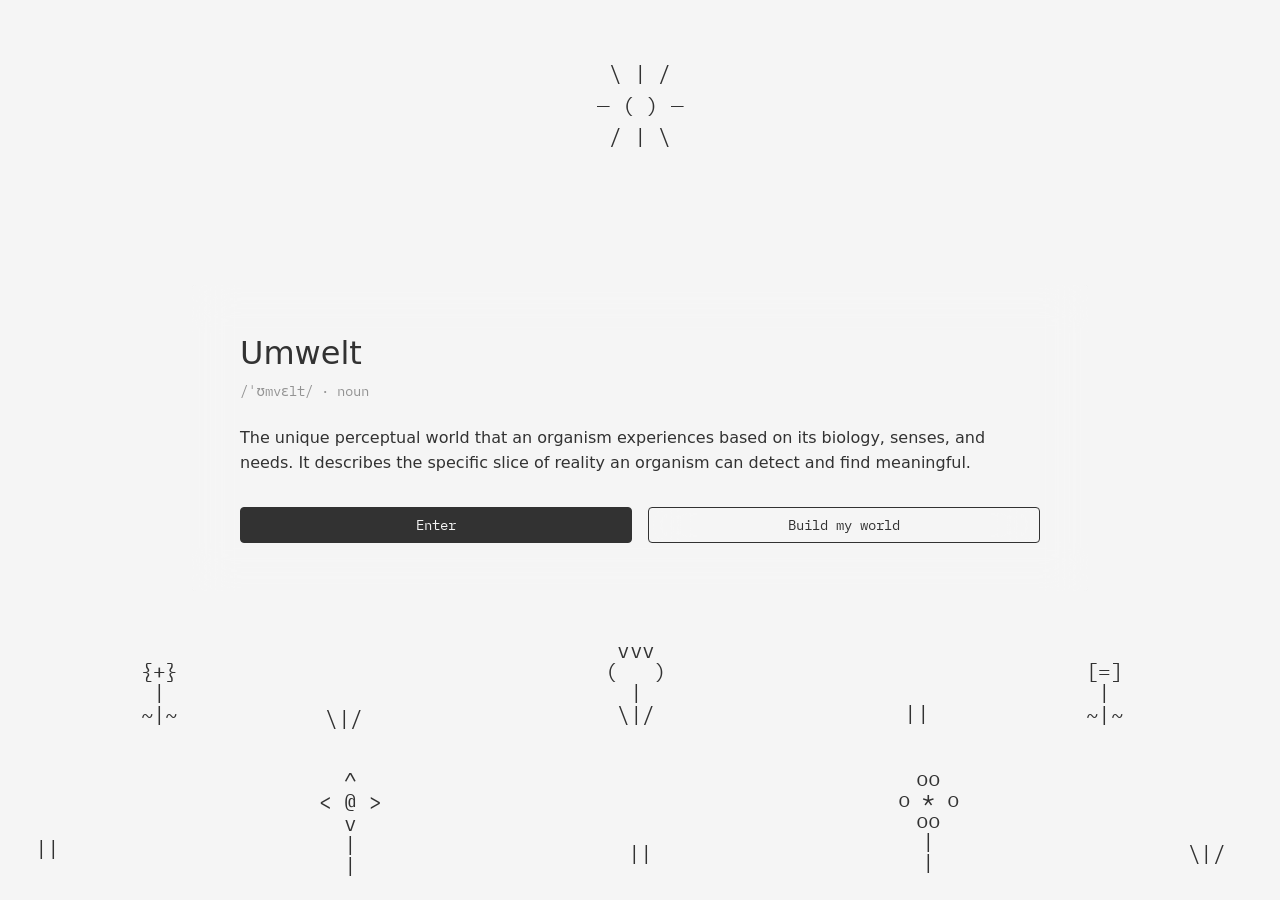
==== commit 21b215a9: "Build Umwelt onboarding and personal world experience" ====
--- a/index.html
+++ b/index.html
@@ -3,7 +3,7 @@
 <head>
 <meta charset="utf-8">
 <meta name="viewport" content="width=device-width, initial-scale=1, viewport-fit=cover">
-<title>Digital Garden (prototype)</title>
+<title>Habitat (prototype)</title>
 <script>
 /* First open of a session always starts on the opening page. "Enter" on that page sets the flag; "Exit" clears it. */
 (function(){ try { if (!sessionStorage.getItem('dg:entered')){ document.documentElement.style.display = 'none'; location.replace('onboarding.html'); } } catch (e) {} })();
@@ -41,7 +41,7 @@
   .stem-hit{fill:none;stroke:transparent;stroke-width:20;stroke-linecap:round;vector-effect:non-scaling-stroke;pointer-events:none}
   .mode-prune .stem-hit{pointer-events:stroke}
   .mode-prune .stem{cursor:var(--cur-prune,pointer)}
-  .mode-prune .stem:hover .tree-line{stroke:var(--ink);stroke-width:3.4}
+  .mode-prune .stem:hover .tree-line{stroke:var(--ink);stroke-width:2.8}
   .stem.leaving{opacity:0;transition:opacity .2s ease-in}
   #critters,#critters *{pointer-events:none}
   #stage.pan #critters .critter-hit{pointer-events:all;cursor:grab}
@@ -87,14 +87,14 @@
   #stage.view-stroll{cursor:grab}
   #stage.pan,#stage.pan .tile.live{cursor:grab}
   #stage.view-stroll.dragging,#stage.pan.dragging,#stage.pan.dragging .tile.live{cursor:grabbing}
-  .plot{stroke:var(--line);stroke-width:1.7}
+  .plot{stroke:var(--ink);stroke-width:1;stroke-linejoin:round}
   .plot.mine{stroke:var(--ink);stroke-width:3.4}
-  #stage.view-stroll #plots .plot{cursor:pointer}
+  #stage.view-stroll #plots [data-plot] .plot{cursor:pointer}
   #stage.view-stroll.dragging #plots .plot{cursor:grabbing}
-  #stage.view-stroll #plots g:hover .plot{stroke:var(--ink);stroke-width:3}
+  #stage.view-stroll #plots [data-plot]:hover .plot{stroke:var(--ink);stroke-width:3}
   .pglyph{fill:var(--ink);text-anchor:middle;dominant-baseline:central;font-family:var(--mono),'Noto Sans Symbols 2','Apple Symbols','Segoe UI Symbol',sans-serif}
   .chip rect{fill:var(--bg)}
-  .chip text{font:400 16px var(--sans);fill:var(--ink);text-anchor:middle;dominant-baseline:central}
+  .chip-label,.chip text{font:400 16px var(--sans);fill:var(--ink);text-anchor:middle;dominant-baseline:central}
   .tile.live:hover rect,.tile.live:focus-visible rect{stroke-width:calc(var(--sw,1.7) * 1.9)}
   .tile image{pointer-events:none}
   .tile.ghost{opacity:.55}
@@ -124,12 +124,10 @@
   @keyframes grow{from{opacity:0;transform:translateY(8px)}to{opacity:1;transform:none}}
   @media (prefers-reduced-motion: reduce){.tile.enter .pop,.tile.leaving .pop,.flower.enter{animation:none}}
 
-  .top{position:fixed;left:32px;right:32px;top:calc(35px + env(safe-area-inset-top,0px));display:grid;grid-template-columns:1fr auto 1fr;align-items:start;gap:12px;pointer-events:none}
+  .top{position:fixed;left:32px;right:32px;top:calc(35px + env(safe-area-inset-top,0px));display:grid;grid-template-columns:1fr auto;align-items:start;gap:12px;pointer-events:none}
   .top>*{pointer-events:auto}
   .tabs{display:flex;gap:14px}
-  .stroll{justify-self:end}
-  .np{display:inline-flex;align-items:center;justify-content:center;gap:12px;width:200px;border:1px solid var(--ink);border-radius:4px;padding:4px 16px;font:400 16px/21px var(--mono);background:color-mix(in srgb,var(--bg) 50%,transparent);backdrop-filter:blur(20px);-webkit-backdrop-filter:blur(20px)}
-  .np svg{width:22px;height:14px;stroke:var(--ink);stroke-width:1.6;fill:none}
+  .stroll{grid-column:2;justify-self:end}
 
   .rail{position:fixed;left:32px;bottom:calc(32px + env(safe-area-inset-bottom,0px));width:42px;box-sizing:border-box;border:1px solid var(--line);border-radius:4px;display:flex;flex-direction:column;background:var(--bg);overflow:hidden}
   .rail button{width:100%;height:36px;border:0;background:transparent;color:var(--ink);cursor:pointer;display:grid;place-items:center;padding:0}
@@ -143,6 +141,8 @@
 
   .modes{position:fixed;left:50%;transform:translateX(-50%);bottom:calc(31px + env(safe-area-inset-bottom,0px));display:flex;gap:13px}
   .tray{position:fixed;left:50%;transform:translateX(-50%);bottom:calc(82px + env(safe-area-inset-bottom,0px));display:flex;align-items:center;gap:8px;max-width:calc(100vw - 32px);overflow-x:auto;padding:8px;border:1px solid var(--ink);border-radius:4px;background:color-mix(in srgb,var(--bg) 50%,transparent);backdrop-filter:blur(20px);-webkit-backdrop-filter:blur(20px);font:400 13px var(--mono);z-index:5}
+  :root[data-theme="light"] .tray{background:#fcfcfc}
+  :root[data-theme="light"] .tray svg rect{fill:#fcfcfc}
   .tray svg{width:40px;height:40px;display:block}
   .tray svg rect{fill:var(--tile);stroke:var(--line)}
   .tray svg text{font:400 7px var(--mono);fill:#333;text-anchor:middle}
@@ -290,13 +290,15 @@
   @keyframes mound{0%{opacity:0;transform:translateX(-50%) scaleY(.2)}25%{opacity:1;transform:translateX(-50%) scaleY(1)}100%{opacity:0;transform:translateX(-50%) scaleY(1)}}
   @media (prefers-reduced-motion: reduce){.dig{display:none}}
 
-  /* My Garden menu */
+  /* My World menu */
   .gwrap{position:relative}
   #tab-garden,#tab-compost{display:inline-flex;align-items:center;gap:8px}
   #tab-garden .chev,#tab-compost .chev{display:none;width:14px;height:14px;stroke:currentColor;stroke-width:1.8;fill:none;stroke-linecap:round;stroke-linejoin:round;transition:transform .15s}
   #tab-garden[aria-selected="true"] .chev,#tab-compost[aria-selected="true"] .chev{display:block}
   #tab-garden[aria-expanded="true"] .chev,#tab-compost[aria-expanded="true"] .chev{transform:rotate(180deg)}
   .gmenu{position:fixed;left:32px;top:calc(35px + env(safe-area-inset-top,0px) + 50px);width:268px;max-width:calc(100vw - 64px);max-height:calc(100vh - 300px);overflow:auto;box-sizing:border-box;padding:16px 16px 8px;border:1px solid var(--line);border-radius:4px;background:color-mix(in srgb,var(--bg) 50%,transparent);backdrop-filter:blur(20px);-webkit-backdrop-filter:blur(20px);color:var(--ink);z-index:6;font:400 13px/1.4 var(--mono);animation:gin .18s ease-out}
+  .gmenu{overflow-x:hidden;overflow-y:auto;scrollbar-width:none}
+  .gmenu::-webkit-scrollbar{display:none}
   .gmenu[hidden]{display:none}
   @keyframes gin{from{opacity:0;transform:translateX(-10px)}to{opacity:1;transform:none}}
   @media (prefers-reduced-motion: reduce){.gmenu{animation:none}}
@@ -305,18 +307,10 @@
   :root[data-theme] .gmenu button.gclose{width:24px;height:24px;flex:none;display:grid;place-items:center;padding:0;border:0;border-radius:4px;background:transparent;backdrop-filter:none;-webkit-backdrop-filter:none;color:var(--ink);cursor:pointer}
   :root[data-theme] .gmenu button.gclose:hover,:root[data-theme] .gmenu button.gclose:focus-visible{background:color-mix(in srgb,var(--ink) 10%,transparent);outline:none}
   .gclose svg{width:18px;height:18px;fill:none;stroke:currentColor;stroke-width:1.8;stroke-linecap:round;stroke-linejoin:round}
+  .gshape [data-plot-map]{cursor:crosshair}
+  .gshape [data-plot-map]:hover{stroke-width:2.5}
+  .gshape:focus-visible{outline:2px solid var(--ink);outline-offset:2px}
   .gshape{display:block;width:100%;height:auto;margin:0 0 12px;border:1px solid var(--line);border-radius:4px}
-  .np{cursor:pointer;color:var(--ink)}
-  .np:focus-visible{outline:2px solid var(--ink);outline-offset:2px}
-  .np path{transform-box:fill-box;transform-origin:50% 100%}
-  .np.playing path{animation:eq 1s ease-in-out infinite alternate}
-  .np.playing path:nth-child(1){animation-duration:.8s;animation-delay:-.2s}
-  .np.playing path:nth-child(2){animation-duration:1.1s;animation-delay:-.7s}
-  .np.playing path:nth-child(3){animation-duration:.9s;animation-delay:-.4s}
-  .np.playing path:nth-child(4){animation-duration:1.25s;animation-delay:-.1s}
-  .np.playing path:nth-child(5){animation-duration:.95s;animation-delay:-.6s}
-  @keyframes eq{from{transform:scaleY(.2)}to{transform:scaleY(1)}}
-  @media (prefers-reduced-motion: reduce){.np.playing path{animation:none}}
   .gmenu h3{margin:0 0 12px;font:500 14px/21px var(--mono);overflow:hidden;text-overflow:ellipsis;white-space:nowrap}
   .gfacts{margin:0 0 12px;display:grid;gap:8px}
   .gfacts div{display:flex;justify-content:space-between;gap:12px}
@@ -334,10 +328,9 @@
   button{-webkit-tap-highlight-color:transparent;touch-action:manipulation}
   @media (max-width:700px){
     .top{display:flex;align-items:center;gap:12px;left:23px;right:23px;top:calc(23px + env(safe-area-inset-top,0px))}
-    .btn,.np{font-size:12px;line-height:17px;padding:4px 12px;min-height:25px;box-sizing:border-box}
+    .btn{font-size:12px;line-height:17px;padding:4px 12px;min-height:25px;box-sizing:border-box}
     .tabs{gap:12px}
-    .stroll{justify-self:auto}
-    .np{width:auto;padding:4px 10px}.np span{display:none}
+    .stroll{margin-left:auto}
     .gmenu{left:23px;top:calc(23px + env(safe-area-inset-top,0px) + 37px);max-width:calc(100vw - 46px);max-height:calc(100vh - 300px)}
     dialog.card{width:min(340px,calc(100vw - 40px));height:340px;padding:20px}
     dialog.card .actions .btn{font-size:14px}
@@ -346,7 +339,6 @@
     .modes{bottom:calc(20px + env(safe-area-inset-bottom,0px));gap:8px}
     .tray{bottom:calc(76px + env(safe-area-inset-bottom,0px))}
     body.tray-on .rail,body.tray-on .theme{bottom:calc(158px + env(safe-area-inset-bottom,0px))}
-    @media (max-width:480px){.np{display:none}}
     .toast{bottom:calc(84px + env(safe-area-inset-bottom,0px));font-size:12px;max-width:calc(100vw - 132px)}
     body.tray-on .toast{bottom:calc(150px + env(safe-area-inset-bottom,0px))}
   }
@@ -370,7 +362,7 @@
   .ctile svg text{font:400 7px var(--mono);fill:#333;text-anchor:middle}
   .cnone{margin:0;font:400 12px/1.35 var(--ui);opacity:.6}
   .ctotal{margin:0;font:400 13px/1.3 var(--mono)}
-  /* an app waiting in the queue wears a trash can in the garden */
+  /* an app waiting in the queue wears a trash can in the habitat */
   .qmark .qbg{fill:var(--bg);fill-opacity:.82;stroke:none}
   .qmark g path{fill:none;stroke:var(--ink);stroke-width:1.7;stroke-linecap:round;stroke-linejoin:round}
 
@@ -486,42 +478,39 @@
   :root[data-theme] dialog.ios button.ia-b.red{color:#ff453a;font-weight:600}
   @media (prefers-reduced-motion: reduce){dialog.ios[open],dialog.ios.closing,.bw-modal,.bw-dim,.ios-alert-wrap,.ios-alert{animation:none}}
 </style>
+<link rel="stylesheet" href="controls.css">
 </head>
 <body>
-<svg id="stage" viewBox="0 0 1440 1024" preserveAspectRatio="xMidYMid meet" role="group" aria-label="Your garden"></svg>
+<svg id="stage" viewBox="0 0 1440 1024" preserveAspectRatio="xMidYMid meet" role="group" aria-label="Your habitat"></svg>
 
 <header class="top">
-  <div class="tabs" id="tabs" role="tablist" aria-label="Garden views">
+  <div class="tabs" id="tabs" role="tablist" aria-label="Habitat views">
     <div class="gwrap">
-      <button class="btn" role="tab" id="tab-garden" aria-selected="true" aria-expanded="false" aria-controls="gmenu"><span id="gname">My Garden</span><svg class="chev" viewBox="0 0 24 24" aria-hidden="true"><path d="M9 6l6 6-6 6"/></svg></button>
+      <button class="btn" role="tab" id="tab-garden" aria-selected="true" aria-expanded="false" aria-controls="gmenu"><span id="gname">My World</span><svg class="chev" viewBox="0 0 24 24" aria-hidden="true"><path d="M9 6l6 6-6 6"/></svg></button>
     </div>
-    <button class="btn" role="tab" id="tab-compost" aria-selected="false" aria-expanded="false" aria-controls="cmenu">Nursery<svg class="chev" viewBox="0 0 24 24" aria-hidden="true"><path d="M9 6l6 6-6 6"/></svg></button>
+    <button class="btn" role="tab" id="tab-compost" aria-selected="false" aria-expanded="false" aria-controls="cmenu">New Growth<svg class="chev" viewBox="0 0 24 24" aria-hidden="true"><path d="M9 6l6 6-6 6"/></svg></button>
   </div>
   <div class="btn on vtag" id="vtag" hidden><svg viewBox="0 0 24 24" aria-hidden="true"><path d="M2 12s3.6-7 10-7 10 7 10 7-3.6 7-10 7S2 12 2 12z"/><circle cx="12" cy="12" r="3"/></svg><span>Visiting: <span id="vtag-name"></span></span></div>
-  <button class="np" id="np" aria-pressed="false" aria-label="Play Mice on Venus" title="Play or pause">
-    <svg viewBox="0 0 24 14" aria-hidden="true"><path d="M2 6v8"/><path d="M7 0v14"/><path d="M12 4v10"/><path d="M17 7v7"/><path d="M22 2v12"/></svg>
-    <span id="np-title">Mice on Venus</span>
-  </button>
-  <button class="btn stroll" id="stroll">Go for a Stroll</button>
+  <button class="btn stroll" id="stroll">Explore</button>
 </header>
 
-<aside class="gmenu" id="gmenu" hidden aria-label="Garden details">
+<aside class="gmenu" id="gmenu" hidden aria-label="Habitat details">
   <div class="ghead">
-    <h3 id="gmenu-title">My Garden</h3>
+    <h3 id="gmenu-title">My World</h3>
     <button class="gclose" id="gpanel-close" aria-label="Collapse panel"><svg viewBox="0 0 24 24" aria-hidden="true"><path d="M15 6l-6 6 6 6"/></svg></button>
   </div>
-  <svg class="gshape" id="gshape" viewBox="0 0 236 150" role="img" aria-label="The shape of your plot"></svg>
+  <svg class="gshape" id="gshape" viewBox="0 0 236 150" role="group" tabindex="0" aria-label="World map. Click your outline to navigate, or use the arrow keys to pan."></svg>
   <dl class="gfacts" id="gfacts"></dl>
   <hr>
   <div role="group" aria-label="Garden actions">
-    <button class="gitem" id="g-rename">Rename garden</button>
+    <button class="gitem" id="g-rename">Rename</button>
     <button class="gitem" id="g-exit">Exit</button>
   </div>
 </aside>
 
-<aside class="gmenu cmenu" id="cmenu" hidden aria-label="Nursery">
+<aside class="gmenu cmenu" id="cmenu" hidden aria-label="New Growth">
   <div class="ghead">
-    <h3>Nursery</h3>
+    <h3>New Growth</h3>
     <button class="gclose" id="cpanel-close" aria-label="Collapse panel"><svg viewBox="0 0 24 24" aria-hidden="true"><path d="M15 6l-6 6 6 6"/></svg></button>
   </div>
   <div id="cmenu-body"></div>
@@ -540,12 +529,12 @@
 </div>
 
 <div class="tray" id="tray" hidden></div>
-<div class="modes" id="cmodes" role="group" aria-label="Nursery tools" hidden>
+<div class="modes" id="cmodes" role="group" aria-label="New Growth tools" hidden>
   <button class="btn on" data-cmode="plant" aria-pressed="true">Plant</button>
   <button class="btn" data-cmode="fertilize" aria-pressed="false">Fertilize</button>
   <button class="btn" data-cmode="harvest" aria-pressed="false">Harvest</button>
 </div>
-<div class="modes" id="modes" role="group" aria-label="Garden tools">
+<div class="modes" id="modes" role="group" aria-label="Habitat tools">
   <button class="btn on" data-mode="prune" aria-pressed="true">Prune</button>
   <button class="btn" data-mode="water" aria-pressed="false">Water</button>
   <button class="btn" data-mode="plant" aria-pressed="false">Plant</button>
@@ -652,7 +641,7 @@
   <div class="dlg-head">
     <button class="icon-btn" id="rename-x" aria-label="Close"><svg viewBox="0 0 24 24"><path d="M5 5l14 14M19 5L5 19"/></svg></button>
   </div>
-  <h2 id="rename-title">Rename your garden</h2>
+  <h2 id="rename-title">Rename your habitat</h2>
   <input class="rename-input" id="rename-input" type="text" maxlength="24" autocomplete="off" spellcheck="false" aria-label="Garden name">
   <div class="actions">
     <button class="btn" id="rename-cancel">Cancel</button>
@@ -703,10 +692,15 @@
   } catch (e) {}
   return null;
 })();
-const MY_PLOT = {
-  pts: SETUP && SETUP.plotShape && Array.isArray(SETUP.plotShape.pts) ? SETUP.plotShape.pts : null,       // outline drawn in onboarding, centred, longest side = 1
-  pattern: SETUP && SETUP.plotShape && ['star','plus','circle'].includes(SETUP.plotShape.pattern) ? SETUP.plotShape.pattern : 'star'
-};
+const MY_PLOT = (() => {
+  try {
+    const saved = JSON.parse(localStorage.getItem('digitalGarden.setup'));
+    const shape = saved?.plotShape;
+    const valid = Array.isArray(shape?.pts) && shape.pts.length >= 3 &&
+      shape.pts.every(point => Array.isArray(point) && point.length === 2 && point.every(Number.isFinite));
+    return {pts:valid ? shape.pts : null, pattern:['star','plus','circle'].includes(shape?.pattern) ? shape.pattern : 'star'};
+  } catch (error) { return {pts:null, pattern:'star'}; }
+})();
 const MONTHS = ['January','February','March','April','May','June','July','August','September','October','November','December'];
 const normName = s => String(s).toLowerCase().replace(/\.(app|exe|dmg|apk)$/,'').replace(/[^a-z0-9]+/g,'');   // icons/<this>.png, e.g. icons/googlechrome.png
 /* Every file that exists in /icons (matches the folder). Names are matched against this list first. */
@@ -851,7 +845,7 @@
   return d;
 }
 
-const CELL_W = 780, CELL_H = 900;      // each tree gets one cell of the garden, then drifts a little inside it
+const CELL_W = 780, CELL_H = 900;      // each tree gets one cell of the habitat, then drifts a little inside it
 function layoutTrees(trees, seed = 0){
   const N = trees.length, cols = N <= 2 ? Math.max(N, 1) : N <= 6 ? 3 : 4, rows = Math.max(1, Math.ceil(N / cols));
   const stagger = cols > 1, SH = CELL_H / 4;                       // alternate columns sit SH above / below the middle
@@ -862,7 +856,7 @@
     t.baseY = top + r * CELL_H + (CELL_H - 75) + (stagger ? (c % 2 ? -SH : SH) : 0) + (hash(i, seed, 12) - .5) * 160;
     t.scale = Math.min(1, 520 / -t.geom.minY, 215 / t.geom.hw);                                         // very tall or wide trees shrink a little
   });
-  return {cols, rows, fit:1};                                                                           // the garden opens at full size; zoom out or pan to see the rest
+  return {cols, rows, fit:1};                                                                           // the habitat opens at full size; zoom out or pan to see the rest
 }
 
 /* The seven flower designs from the Figma sheet. Every line is centred on the stem, so spacing inside a line matters. */
@@ -914,17 +908,17 @@
   queue: [],          // apps added to the Offboard Queue (from the phone, where nothing can be exported)
   stock: [],          // flowers dug up and ready to plant (each is its lines of ASCII)
   cmode: 'plant', lastCmode:'plant',
-  flowers: [],        // flowers planted in the garden: {lines, spot, fresh}
+  flowers: [],        // flowers planted in the habitat: {lines, spot, fresh}
   mode:'prune', lastMode:'prune', view:'garden', zoom:1, panX:0, panY:0, hand:false,
   pending:null, fresh:new Set(), visit:null, own:null,
-  critters:[],        // little animals wandering the garden
+  critters:[],        // little animals wandering the habitat
   shrooms:[]          // mushrooms growing beside the compost beds
 };
 const LAYOUT = layoutTrees(state.trees);
 state.zoom = LAYOUT.fit;
 let USER_SPOTS = SPOTS, AMBIENT_USE = AMBIENT;
 function setSpots(custom){
-  if (custom || SETUP){      // with several trees the garden has no fixed gaps, so flowers go beside each trunk instead
+  if (custom || SETUP){      // with several trees the habitat has no fixed gaps, so flowers go beside each trunk instead
     USER_SPOTS = state.trees.map(t => [t.cx - 165, t.baseY - 140]);
     AMBIENT_USE = AMBIENT.filter(([,,l]) => l.length === 1).concat(state.trees.flatMap((t, i) =>
       hash(i,3,3) < .7 ? [[t.cx + 105, t.baseY - 140, FLOWERS[Math.floor(hash(i,4,4) * FLOWERS.length)]]] : []));
@@ -939,6 +933,7 @@
   state.view = v;
   Object.assign(state, viewPos[v] || {zoom: v === 'garden' ? LAYOUT.fit : 1, panX:0, panY:0});
   render();
+  openViewMenu();
 }
 
 /* ---------- Helpers ---------- */
@@ -1026,7 +1021,7 @@
 }
 const fscale = r => Math.min(r.width / VB.w, r.height / VB.h);
 const TILE_W = 1440, TILE_H = 1024, GRASS_BASE = AMBIENT.filter(([,,l])=>l.length===1);
-function grassTile(i, j){            // the garden's own tufts, repeated with a little jitter, plus a few extra
+function grassTile(i, j){            // the habitat's own tufts, repeated with a little jitter, plus a few extra
   let out = '';
   GRASS_BASE.forEach(([x,y,l],k)=>{
     const flip = hash(i,j,k*3+2) < .3, base = l[0]==='||' ? 'b' : 't';
@@ -1039,7 +1034,7 @@
   }
   return out;
 }
-const grassTiles = new Set(), plotCells = new Set();
+const grassTiles = new Set();
 const nearTree = (x, y) => state.view === 'compost' ? !clearOfBeds(x, y) : state.trees.some(t => Math.abs(x - t.cx) < t.geom.hw * t.scale + 12 && y > t.baseY + t.geom.minY * t.scale - 12 && y < t.baseY + 48);
 function visibleWorld(){              // the part of the world currently on screen, in world coordinates
   const r = stage.getBoundingClientRect(), w = r.width || window.innerWidth, h = r.height || window.innerHeight;
@@ -1060,11 +1055,11 @@
   windStep();
 }
 
-/* ---------- Go for a stroll: every garden is a plot of land, drawn as a shape filled with a pattern ---------- */
+/* ---------- Go for a stroll: every garden is a habitat, drawn as a shape filled with a pattern ---------- */
 /* Shapes, dot glyphs and grid sizes straight from the design (traced from the artwork, in artwork pixels; SK scales them to the 24px mono) */
-const STROLL_DATA = {"shapes":[{"pat":"circle","ang":0,"outer":[[-14.0,184.5],[-19.9,183.6],[-25.4,182.0],[-31.0,180.6],[-36.4,178.9],[-41.6,176.8],[-46.5,174.1],[-51.4,171.2],[-56.3,168.3],[-61.1,164.9],[-65.6,161.0],[-70.3,157.2],[-74.4,152.9],[-78.2,148.3],[-81.8,143.6],[-84.9,138.6],[-87.8,133.8],[-90.0,128.7],[-92.7,123.8],[-94.8,118.6],[-96.1,112.9],[-97.8,107.5],[-98.9,101.7],[-99.5,95.8],[-99.7,89.8],[-99.8,83.8],[-99.8,77.8],[-99.9,71.8],[-99.9,65.8],[-99.9,59.8],[-99.9,53.8],[-100.0,47.8],[-100.0,41.8],[-100.0,35.8],[-100.0,29.8],[-100.0,23.8],[-100.0,17.8],[-100.0,11.8],[-100.0,5.8],[-100.0,-0.2],[-100.0,-6.2],[-100.0,-12.2],[-100.0,-18.2],[-100.0,-24.2],[-100.0,-30.2],[-100.0,-36.2],[-100.0,-42.2],[-100.0,-48.2],[-99.9,-54.2],[-99.9,-60.2],[-99.9,-66.2],[-99.9,-72.2],[-99.8,-78.2],[-99.8,-84.2],[-99.7,-90.2],[-99.4,-96.1],[-98.8,-102.1],[-97.7,-107.8],[-96.0,-113.3],[-94.1,-118.6],[-92.4,-124.0],[-90.0,-129.1],[-87.4,-134.0],[-84.5,-139.0],[-81.0,-143.7],[-77.6,-148.5],[-73.5,-152.9],[-69.3,-157.2],[-64.9,-161.3],[-60.3,-165.1],[-55.4,-168.2],[-50.5,-171.2],[-45.6,-174.1],[-40.7,-176.8],[-35.5,-178.9],[-30.0,-180.5],[-24.4,-182.0],[-18.7,-183.1],[-12.9,-184.0],[-7.1,-184.9],[-1.1,-185.0],[4.9,-184.9],[10.8,-184.2],[16.7,-183.7],[22.3,-182.2],[28.0,-181.0],[33.4,-179.2],[38.6,-177.0],[43.9,-175.0],[48.9,-172.6],[53.8,-169.6],[58.5,-166.0],[63.2,-162.4],[67.8,-158.6],[72.1,-154.4],[76.2,-150.0],[80.0,-145.5],[83.1,-140.5],[86.0,-135.6],[88.8,-130.8],[91.0,-125.7],[93.1,-120.5],[95.0,-115.2],[97.0,-109.8],[98.0,-104.0],[99.0,-98.3],[99.5,-92.3],[99.7,-86.3],[99.8,-80.3],[99.8,-74.3],[99.9,-68.3],[99.9,-62.4],[99.9,-56.4],[99.9,-50.4],[100.0,-44.4],[100.0,-38.4],[100.0,-32.4],[100.0,-26.4],[100.0,-20.4],[100.0,-14.4],[100.0,-8.4],[100.0,-2.4],[100.0,3.6],[100.0,9.6],[100.0,15.6],[100.0,21.6],[100.0,27.6],[100.0,33.6],[100.0,39.6],[100.0,45.6],[99.9,51.6],[99.9,57.6],[99.9,63.6],[99.9,69.6],[99.8,75.6],[99.8,81.6],[99.7,87.6],[99.5,93.6],[99.0,99.5],[98.0,105.3],[96.6,111.0],[95.0,116.5],[93.0,121.8],[91.0,127.0],[88.5,132.0],[85.6,136.8],[82.7,141.8],[79.1,146.5],[75.4,151.1],[71.6,155.7],[67.1,159.5],[62.7,163.6],[57.8,167.0],[53.1,170.4],[48.1,173.0],[43.0,175.6],[38.0,178.0],[32.7,180.0],[27.3,181.9],[21.6,183.0],[15.8,184.0],[10.0,184.9],[4.0,185.0],[-2.0,185.0],[-8.0,184.9]],"holes":[],"w":200,"h":370},{"pat":"circle","ang":0,"outer":[[-11.5,167.3],[-17.3,166.4],[-22.9,164.9],[-28.5,163.7],[-33.9,161.7],[-39.1,159.7],[-43.9,156.9],[-49.0,154.6],[-53.7,151.1],[-58.6,148.0],[-63.2,144.2],[-67.6,140.1],[-71.8,135.9],[-75.6,131.2],[-79.2,126.5],[-82.5,121.8],[-85.5,116.9],[-87.8,111.8],[-90.1,106.7],[-92.2,101.6],[-93.7,96.0],[-95.5,90.6],[-96.5,84.8],[-97.5,79.0],[-98.4,73.2],[-98.6,67.2],[-99.3,61.4],[-99.5,55.4],[-99.5,49.4],[-99.5,43.4],[-99.6,37.4],[-100.2,31.5],[-100.4,25.5],[-100.5,19.5],[-100.5,13.5],[-100.5,7.5],[-100.5,1.5],[-100.6,-4.5],[-100.8,-10.4],[-101.3,-16.4],[-101.4,-22.4],[-101.5,-28.4],[-101.5,-34.4],[-101.5,-40.3],[-101.5,-46.3],[-101.6,-52.3],[-101.8,-58.3],[-102.5,-64.2],[-102.4,-70.2],[-101.5,-76.0],[-101.3,-82.0],[-100.3,-87.8],[-98.8,-93.3],[-97.5,-99.0],[-95.5,-104.2],[-93.4,-109.5],[-90.8,-114.3],[-87.9,-119.3],[-85.0,-124.3],[-81.3,-128.9],[-77.6,-133.5],[-73.4,-137.8],[-69.1,-142.0],[-64.7,-146.0],[-59.9,-149.4],[-55.2,-153.0],[-50.1,-155.4],[-45.1,-158.1],[-40.0,-160.3],[-34.7,-162.3],[-29.4,-164.2],[-23.7,-165.3],[-17.9,-166.3],[-12.1,-167.2],[-6.1,-167.3],[-0.5,-167.8],[5.4,-167.2],[11.4,-167.0],[17.2,-166.1],[22.7,-164.5],[28.4,-163.2],[33.7,-161.3],[38.9,-159.2],[43.7,-156.5],[48.8,-154.2],[53.5,-150.7],[58.5,-147.6],[63.1,-143.8],[67.5,-139.8],[71.7,-135.5],[75.4,-130.9],[79.0,-126.2],[82.5,-121.5],[85.5,-116.6],[87.7,-111.5],[89.9,-106.3],[92.1,-101.2],[93.7,-95.7],[95.4,-90.2],[96.5,-84.5],[97.3,-78.6],[97.5,-72.7],[97.5,-66.7],[97.6,-60.7],[98.2,-54.7],[98.4,-48.8],[98.5,-42.8],[98.5,-36.8],[98.5,-30.8],[98.5,-24.8],[98.6,-18.8],[98.7,-12.8],[99.2,-6.9],[99.4,-0.9],[99.5,5.1],[99.5,11.1],[99.5,17.1],[99.5,23.0],[99.6,29.0],[100.1,35.0],[100.5,40.9],[100.5,46.9],[101.1,52.8],[101.5,58.8],[102.4,64.6],[102.5,70.6],[101.6,76.4],[101.4,82.4],[100.4,88.2],[98.9,93.8],[97.5,99.3],[95.5,104.6],[93.5,109.8],[90.9,114.8],[88.0,119.7],[85.1,124.7],[81.4,129.3],[77.7,133.9],[73.5,138.2],[69.3,142.4],[64.8,146.5],[60.0,149.9],[55.3,153.4],[50.3,155.8],[45.4,158.4],[40.4,160.8],[35.1,162.8],[29.7,164.7],[24.0,165.8],[18.3,166.8],[12.4,167.6],[6.4,167.7],[0.4,167.8],[-5.5,167.7]],"holes":[],"w":205,"h":336},{"pat":"circle","ang":0,"outer":[[38.0,152.0],[32.0,151.6],[26.0,151.5],[20.0,151.5],[14.0,151.2],[8.1,150.5],[2.1,150.5],[-3.8,149.7],[-9.8,149.5],[-15.6,148.7],[-21.6,148.5],[-27.5,147.6],[-33.5,147.4],[-39.3,146.5],[-45.1,145.5],[-50.9,144.5],[-56.7,143.6],[-62.5,142.5],[-68.3,141.5],[-74.0,140.4],[-79.5,138.7],[-85.1,137.4],[-90.6,135.6],[-96.2,134.4],[-101.6,132.5],[-107.1,130.8],[-112.7,129.5],[-118.1,127.5],[-123.4,125.6],[-128.7,123.6],[-134.1,121.8],[-139.3,119.7],[-144.5,117.6],[-149.7,115.5],[-154.9,113.2],[-159.7,110.5],[-164.8,108.3],[-169.6,105.5],[-174.5,102.6],[-179.4,99.6],[-184.4,96.6],[-189.3,93.4],[-194.0,89.8],[-198.7,86.1],[-203.1,82.1],[-207.6,78.1],[-211.9,74.0],[-216.2,69.7],[-220.5,65.5],[-224.7,61.3],[-228.9,57.0],[-233.1,52.7],[-237.3,48.4],[-241.2,43.8],[-245.3,39.5],[-249.1,34.9],[-252.9,30.2],[-256.5,25.5],[-260.2,20.8],[-263.8,16.2],[-267.0,11.3],[-270.5,6.5],[-273.4,1.5],[-276.0,-3.4],[-278.9,-8.3],[-281.0,-13.5],[-283.0,-18.8],[-285.0,-24.1],[-286.1,-29.8],[-287.5,-35.5],[-288.1,-41.4],[-288.9,-47.2],[-289.0,-53.3],[-288.9,-59.3],[-288.0,-65.1],[-287.1,-70.9],[-286.0,-76.7],[-284.7,-82.3],[-282.9,-87.7],[-280.9,-93.0],[-278.1,-97.8],[-275.3,-102.8],[-272.4,-107.7],[-269.3,-112.7],[-265.5,-117.3],[-261.4,-121.6],[-257.1,-125.9],[-252.7,-129.9],[-247.9,-133.5],[-243.2,-136.9],[-238.2,-139.8],[-233.3,-142.5],[-228.1,-144.5],[-222.8,-146.6],[-217.5,-148.5],[-212.0,-150.1],[-206.2,-151.3],[-200.3,-151.8],[-194.4,-152.5],[-188.4,-152.5],[-182.4,-152.4],[-176.5,-151.6],[-170.7,-150.8],[-165.0,-149.6],[-159.3,-148.3],[-153.9,-146.5],[-148.7,-144.4],[-143.8,-141.7],[-138.7,-139.4],[-134.0,-136.0],[-129.0,-132.9],[-124.3,-129.1],[-120.0,-125.0],[-115.8,-120.7],[-111.7,-116.3],[-108.0,-111.6],[-104.8,-106.8],[-101.8,-101.8],[-98.2,-97.2],[-94.5,-92.5],[-90.4,-88.1],[-86.5,-83.6],[-82.3,-79.3],[-78.0,-75.1],[-73.6,-70.9],[-68.9,-67.5],[-63.7,-65.5],[-58.4,-63.5],[-53.0,-61.6],[-47.4,-60.3],[-42.0,-58.5],[-36.6,-56.7],[-30.9,-55.4],[-25.4,-53.7],[-19.6,-52.6],[-13.8,-51.7],[-7.8,-51.4],[-2.0,-50.5],[4.0,-50.0],[9.9,-49.5],[15.9,-49.4],[21.8,-48.6],[27.8,-48.5],[33.8,-48.4],[39.7,-47.8],[45.7,-47.6],[51.7,-47.5],[57.7,-47.5],[63.7,-47.5],[69.7,-47.6],[75.6,-48.3],[81.6,-48.5],[86.9,-50.9],[91.6,-54.4],[96.1,-58.3],[100.4,-62.5],[104.7,-66.7],[108.8,-71.1],[112.7,-75.6],[116.9,-79.9],[121.2,-84.1],[125.8,-87.9],[130.5,-91.6],[135.2,-95.1],[140.2,-97.5],[145.1,-100.2],[150.2,-102.5],[155.5,-104.5],[160.8,-106.4],[166.5,-107.5],[172.3,-108.7],[178.1,-109.5],[184.0,-110.4],[190.0,-110.5],[195.8,-109.7],[201.8,-109.4],[207.6,-108.5],[213.4,-107.4],[218.8,-105.6],[224.2,-103.7],[229.4,-101.6],[234.5,-99.4],[239.4,-96.6],[244.3,-93.7],[249.0,-90.1],[253.7,-86.3],[258.3,-82.6],[262.5,-78.3],[266.3,-73.7],[270.0,-69.0],[273.0,-64.0],[276.0,-59.1],[278.8,-54.4],[281.0,-49.2],[283.0,-43.9],[284.9,-38.5],[286.0,-32.8],[287.1,-27.1],[288.0,-21.3],[288.8,-15.4],[289.0,-9.4],[288.5,-3.5],[288.0,2.5],[287.0,8.3],[286.0,14.0],[284.0,19.4],[282.2,24.8],[280.1,30.0],[278.0,35.2],[275.0,40.1],[272.1,45.0],[268.8,49.9],[265.2,54.6],[261.0,59.0],[257.2,63.6],[253.1,67.9],[248.9,72.2],[245.0,76.8],[240.9,81.1],[236.6,85.4],[232.2,89.5],[227.7,93.3],[223.2,97.4],[218.4,100.8],[213.7,104.5],[209.0,108.0],[204.2,111.5],[199.4,114.7],[194.4,117.7],[189.5,120.7],[184.6,123.6],[179.7,126.5],[174.8,129.5],[169.9,132.2],[164.8,134.5],[159.6,136.6],[154.8,139.3],[149.5,141.4],[144.0,143.0],[138.5,144.6],[133.0,146.1],[127.3,147.4],[121.5,148.4],[115.6,149.2],[109.7,149.6],[103.8,150.5],[97.8,150.6],[91.9,151.4],[85.9,151.5],[79.9,151.6],[74.0,152.3],[68.0,152.4],[62.0,152.5],[56.0,152.5],[50.0,152.5],[44.0,152.4]],"holes":[],"w":578,"h":305},{"pat":"circle","ang":0,"outer":[[-349.0,418.0],[-354.9,417.5],[-360.9,417.4],[-366.8,416.6],[-372.8,416.5],[-378.6,415.6],[-384.6,415.2],[-390.4,414.5],[-396.3,413.5],[-402.0,412.5],[-407.8,411.5],[-413.5,410.3],[-419.1,408.8],[-424.7,407.5],[-430.2,405.8],[-435.8,404.3],[-441.1,402.4],[-446.4,400.4],[-451.6,398.3],[-456.4,395.6],[-461.6,393.4],[-466.4,390.6],[-471.3,387.8],[-476.2,384.8],[-481.2,381.8],[-485.8,378.2],[-490.5,374.5],[-495.1,370.7],[-499.4,366.5],[-503.7,362.3],[-507.8,358.0],[-511.6,353.4],[-515.3,348.7],[-518.9,344.0],[-521.9,339.1],[-524.8,334.2],[-527.1,329.1],[-530.0,324.2],[-532.1,319.0],[-534.9,314.2],[-536.9,309.0],[-539.0,303.7],[-541.0,298.4],[-543.0,293.2],[-544.9,287.8],[-546.1,282.1],[-548.0,276.8],[-549.7,271.3],[-551.0,265.6],[-552.2,259.9],[-553.9,254.5],[-555.0,248.7],[-556.0,243.0],[-557.1,237.2],[-558.1,231.4],[-559.0,225.6],[-560.0,219.8],[-561.0,214.0],[-561.7,208.2],[-562.0,202.2],[-562.9,196.3],[-563.0,190.3],[-563.2,184.4],[-563.9,178.4],[-564.0,172.4],[-564.0,166.4],[-564.0,160.4],[-563.9,154.5],[-563.8,148.5],[-563.1,142.5],[-563.0,136.5],[-562.2,130.7],[-562.0,124.7],[-561.0,118.9],[-560.2,113.1],[-559.3,107.3],[-558.4,101.4],[-557.6,95.6],[-556.0,90.0],[-555.0,84.3],[-553.6,78.6],[-552.0,73.1],[-550.6,67.5],[-549.0,62.0],[-547.1,56.7],[-545.0,51.4],[-543.1,46.1],[-541.0,40.9],[-539.0,35.6],[-537.0,30.4],[-534.4,25.5],[-532.0,20.4],[-529.5,15.5],[-527.0,10.5],[-524.6,5.5],[-522.0,0.6],[-519.1,-4.3],[-516.7,-9.4],[-514.0,-14.2],[-511.0,-19.1],[-508.2,-24.0],[-505.2,-28.9],[-502.3,-33.8],[-499.3,-38.7],[-496.3,-43.7],[-492.7,-48.3],[-489.6,-53.3],[-485.9,-58.0],[-482.2,-62.7],[-478.4,-67.2],[-474.3,-71.6],[-470.1,-75.9],[-465.9,-80.1],[-461.6,-84.3],[-457.3,-88.5],[-452.7,-92.3],[-448.0,-96.0],[-443.3,-99.6],[-438.3,-102.6],[-433.5,-105.7],[-428.6,-108.6],[-423.8,-111.3],[-418.6,-113.5],[-413.8,-116.3],[-408.7,-118.5],[-403.4,-120.5],[-398.1,-122.5],[-392.8,-124.5],[-387.5,-126.4],[-381.8,-127.6],[-376.4,-129.5],[-370.9,-131.1],[-365.3,-132.5],[-359.6,-133.6],[-354.0,-135.0],[-348.3,-136.5],[-342.6,-137.5],[-336.8,-138.5],[-331.1,-139.6],[-325.3,-140.6],[-319.5,-141.6],[-313.7,-142.6],[-307.9,-143.5],[-302.1,-144.5],[-296.3,-145.5],[-290.5,-146.4],[-284.7,-147.2],[-278.7,-147.7],[-272.9,-148.5],[-267.1,-149.5],[-261.3,-150.3],[-255.3,-150.6],[-249.5,-151.5],[-243.6,-152.2],[-237.6,-152.5],[-231.8,-153.4],[-225.8,-153.6],[-219.9,-154.5],[-214.0,-154.7],[-208.1,-155.5],[-202.1,-155.9],[-196.2,-156.5],[-190.3,-156.8],[-184.4,-157.5],[-178.4,-157.7],[-172.5,-158.5],[-166.5,-158.6],[-160.7,-159.4],[-154.7,-159.5],[-148.8,-160.1],[-142.8,-160.5],[-136.8,-160.6],[-130.9,-161.3],[-124.9,-161.5],[-118.9,-161.6],[-113.0,-162.3],[-107.0,-162.5],[-101.0,-162.5],[-95.1,-163.0],[-89.1,-163.5],[-83.1,-163.5],[-77.1,-163.6],[-71.2,-164.2],[-65.2,-164.4],[-59.2,-164.5],[-53.2,-164.5],[-47.2,-164.7],[-41.3,-165.3],[-35.3,-165.5],[-29.3,-165.5],[-23.3,-165.5],[-18.2,-167.7],[-15.3,-172.6],[-13.0,-177.7],[-10.0,-182.6],[-7.5,-187.5],[-5.0,-192.5],[-2.0,-197.4],[0.3,-202.4],[3.0,-207.3],[6.0,-212.2],[8.3,-217.2],[11.1,-222.2],[14.0,-227.0],[16.9,-231.8],[19.8,-236.7],[22.6,-241.7],[25.6,-246.6],[28.5,-251.5],[31.4,-256.4],[34.3,-261.3],[37.3,-266.2],[40.2,-271.3],[43.2,-276.1],[46.7,-280.8],[49.7,-285.7],[52.7,-290.7],[56.0,-295.5],[59.4,-300.4],[62.9,-305.0],[66.1,-310.0],[69.7,-314.7],[73.3,-319.4],[76.9,-324.1],[80.2,-329.0],[84.0,-333.6],[87.9,-338.1],[91.8,-342.7],[96.0,-346.9],[100.2,-351.2],[104.6,-355.3],[109.1,-359.1],[113.8,-362.8],[118.5,-366.5],[123.4,-369.6],[128.1,-373.1],[133.0,-376.1],[138.0,-379.0],[142.9,-381.5],[148.0,-383.9],[152.8,-386.5],[158.1,-388.5],[163.3,-390.6],[168.5,-392.6],[173.8,-394.7],[179.1,-396.6],[184.5,-398.5],[190.0,-400.0],[195.6,-401.5],[201.3,-402.6],[206.8,-404.4],[212.5,-405.5],[218.3,-406.5],[224.0,-407.6],[229.8,-408.8],[235.6,-409.7],[241.4,-410.7],[247.2,-411.6],[253.0,-412.5],[258.8,-413.5],[264.6,-414.4],[270.4,-415.2],[276.4,-415.6],[282.2,-416.5],[288.2,-416.7],[294.1,-417.5],[300.1,-417.6],[306.0,-418.3],[312.0,-418.4],[318.0,-418.5],[324.0,-418.5],[330.0,-418.5],[336.0,-418.4],[341.9,-417.7],[347.9,-417.5],[353.9,-417.4],[359.7,-416.5],[365.6,-415.7],[371.5,-415.4],[377.3,-414.5],[383.1,-413.5],[388.9,-412.5],[394.6,-411.3],[400.2,-409.8],[405.9,-408.5],[411.3,-406.8],[416.9,-405.5],[422.3,-403.5],[427.6,-401.6],[433.0,-399.9],[438.2,-397.7],[443.4,-395.6],[448.6,-393.4],[453.4,-390.6],[458.5,-388.4],[463.3,-385.6],[468.2,-382.7],[473.2,-379.8],[478.0,-376.5],[482.9,-373.2],[487.5,-369.5],[492.2,-365.8],[496.7,-361.9],[501.1,-357.8],[505.4,-353.6],[509.2,-349.0],[513.3,-344.7],[517.0,-340.0],[520.7,-335.3],[524.3,-330.6],[527.4,-325.6],[530.3,-320.7],[533.2,-315.8],[536.1,-310.9],[538.9,-306.1],[541.1,-301.0],[543.2,-295.8],[545.9,-290.9],[547.9,-285.7],[549.8,-280.3],[551.3,-274.7],[553.1,-269.3],[554.9,-263.9],[556.0,-258.2],[557.4,-252.6],[558.8,-246.9],[559.7,-241.2],[560.7,-235.3],[561.2,-229.4],[562.0,-223.6],[562.7,-217.7],[563.0,-211.7],[563.0,-205.7],[563.2,-199.7],[564.0,-193.8],[563.9,-187.8],[563.1,-181.9],[563.0,-175.9],[562.9,-169.9],[562.1,-164.1],[562.0,-158.1],[561.1,-152.2],[560.4,-146.4],[559.9,-140.4],[558.9,-134.6],[557.8,-128.9],[556.3,-123.3],[555.0,-117.6],[553.8,-111.9],[552.0,-106.6],[550.0,-101.2],[548.1,-95.9],[546.0,-90.7],[544.0,-85.4],[541.5,-80.5],[539.0,-75.5],[536.5,-70.5],[534.0,-65.6],[531.0,-60.7],[527.8,-55.8],[524.8,-50.9],[521.2,-46.2],[517.9,-41.3],[514.1,-36.7],[510.3,-32.1],[506.5,-27.5],[502.4,-23.2],[498.5,-18.6],[494.3,-14.3],[490.0,-10.2],[485.4,-6.3],[481.1,-2.1],[476.5,1.6],[472.0,5.5],[467.4,9.3],[462.8,13.1],[457.9,16.5],[453.3,20.3],[448.5,23.6],[443.8,27.2],[438.9,30.5],[434.1,33.9],[429.4,37.5],[424.5,40.6],[419.6,43.5],[414.8,46.3],[409.8,49.1],[404.8,51.5],[399.5,53.6],[394.7,56.3],[389.5,58.4],[384.3,60.5],[379.0,62.5],[373.7,64.5],[368.5,66.5],[363.1,68.4],[357.5,69.7],[352.1,71.5],[346.7,73.3],[341.0,74.6],[335.5,76.3],[329.8,77.5],[324.1,78.6],[318.3,79.7],[312.8,81.4],[307.0,82.4],[301.3,83.4],[295.5,84.4],[289.7,85.4],[283.9,86.1],[277.9,86.7],[272.1,87.5],[266.3,88.5],[260.4,89.2],[254.4,89.5],[248.6,90.4],[242.6,90.5],[236.7,91.2],[230.7,91.4],[224.7,91.5],[218.7,91.5],[212.7,91.6],[206.7,91.8],[200.8,92.4],[194.8,92.5],[188.8,92.5],[182.8,92.3],[176.9,91.6],[170.9,91.5],[164.9,91.5],[158.9,91.5],[152.9,91.4],[146.9,91.2],[141.0,90.5],[135.0,90.5],[129.0,90.4],[123.1,89.6],[117.1,89.5],[111.1,89.1],[105.2,88.5],[99.2,88.4],[93.4,87.5],[87.4,87.4],[81.5,86.5],[76.3,88.7],[73.0,93.5],[70.0,98.4],[67.1,103.3],[64.6,108.3],[61.7,113.2],[58.8,118.1],[55.3,122.8],[52.3,127.7],[49.3,132.7],[46.4,137.6],[43.0,142.4],[39.7,147.3],[36.2,151.9],[32.9,156.8],[29.3,161.6],[25.7,166.3],[22.0,171.0],[18.4,175.6],[14.7,180.3],[11.0,185.0],[7.3,189.7],[3.7,194.3],[-0.0,199.0],[-3.7,203.7],[-7.5,208.3],[-11.5,212.7],[-15.3,217.3],[-19.0,222.0],[-22.8,226.6],[-26.9,231.0],[-30.6,235.6],[-34.4,240.2],[-38.5,244.6],[-42.3,249.2],[-46.5,253.5],[-50.4,258.0],[-54.4,262.4],[-58.7,266.7],[-62.6,271.2],[-66.7,275.5],[-70.9,279.8],[-75.2,284.1],[-79.4,288.4],[-83.6,292.6],[-87.9,296.8],[-92.1,301.1],[-96.4,305.3],[-100.7,309.5],[-105.0,313.6],[-109.5,317.6],[-113.8,321.8],[-118.4,325.5],[-122.7,329.7],[-127.4,333.4],[-132.0,337.2],[-136.5,341.2],[-141.0,345.0],[-145.7,348.7],[-150.4,352.4],[-155.1,356.0],[-159.9,359.5],[-164.7,362.8],[-169.4,366.3],[-174.4,369.4],[-179.3,372.6],[-184.2,375.5],[-188.9,378.9],[-193.8,381.9],[-198.8,384.5],[-203.7,387.4],[-208.8,389.7],[-213.6,392.5],[-218.7,394.7],[-223.6,397.4],[-228.8,399.5],[-234.0,401.5],[-239.2,403.6],[-244.5,405.6],[-249.8,407.5],[-255.2,409.5],[-260.8,410.8],[-266.3,412.5],[-272.0,413.6],[-277.7,414.8],[-283.5,415.7],[-289.3,416.7],[-295.1,417.5],[-301.0,418.2],[-307.0,418.4],[-313.0,418.5],[-319.0,418.5],[-325.0,418.5],[-331.0,418.5],[-337.0,418.4],[-343.0,418.4]],"holes":[[[-314.0,218.0],[-308.5,216.4],[-303.6,213.6],[-298.7,210.8],[-293.8,207.8],[-288.8,204.9],[-283.8,201.8],[-279.2,198.1],[-274.4,194.6],[-269.7,190.9],[-265.0,187.2],[-260.4,183.4],[-255.7,179.7],[-251.3,175.6],[-246.7,171.7],[-242.4,167.5],[-237.9,163.5],[-233.5,159.4],[-229.2,155.2],[-224.9,150.9],[-220.7,146.7],[-216.5,142.3],[-212.4,137.9],[-208.4,133.4],[-204.2,129.2],[-200.0,124.8],[-196.2,120.2],[-191.9,115.9],[-188.2,111.2],[-184.0,106.9],[-180.2,102.2],[-176.4,97.6],[-172.3,93.2],[-168.5,88.5],[-164.8,83.9],[-161.1,79.2],[-157.1,74.7],[-153.3,70.1],[-149.5,65.4],[-145.8,60.8],[-142.2,56.0],[-138.5,51.3],[-135.0,46.5],[-132.9,42.1],[-138.0,39.5],[-143.9,40.3],[-149.9,40.5],[-155.9,40.7],[-161.8,41.5],[-167.8,41.6],[-173.7,42.5],[-179.7,42.6],[-185.6,43.4],[-191.6,43.6],[-197.5,44.5],[-203.5,44.6],[-209.4,45.5],[-215.3,46.2],[-221.3,46.5],[-227.2,47.5],[-233.1,48.1],[-239.0,48.5],[-244.9,49.5],[-250.7,50.3],[-256.7,50.8],[-262.6,51.6],[-268.4,52.5],[-274.2,53.5],[-280.0,54.5],[-285.8,55.5],[-291.6,56.5],[-297.4,57.5],[-303.2,58.5],[-309.0,59.6],[-314.5,61.3],[-320.3,62.5],[-325.6,64.5],[-330.1,68.3],[-333.2,73.3],[-336.1,78.2],[-339.0,83.0],[-341.9,87.9],[-344.1,93.1],[-346.9,97.9],[-349.1,103.1],[-351.9,107.9],[-354.1,113.0],[-356.2,118.3],[-358.4,123.5],[-360.0,129.0],[-361.1,134.7],[-362.1,140.5],[-363.0,146.4],[-363.8,152.3],[-364.0,158.3],[-364.0,164.3],[-364.0,170.3],[-363.8,176.4],[-363.0,182.3],[-362.7,188.3],[-361.9,194.1],[-360.9,200.0],[-359.8,205.8],[-358.6,211.5],[-355.6,216.5],[-350.0,217.5],[-344.1,218.2],[-338.1,218.4],[-332.0,218.5],[-326.0,218.5],[-320.0,218.4]],[[210.0,-108.0],[216.0,-108.5],[222.0,-108.5],[228.0,-108.6],[234.0,-109.5],[240.0,-109.7],[245.8,-110.5],[251.7,-111.5],[257.5,-112.4],[263.3,-113.4],[269.2,-114.4],[274.9,-115.4],[280.7,-116.5],[286.5,-117.7],[292.0,-119.4],[297.7,-120.7],[303.1,-122.5],[308.4,-124.5],[313.6,-126.6],[318.5,-129.7],[323.2,-133.2],[328.2,-136.5],[333.0,-140.0],[337.7,-143.7],[342.4,-147.3],[347.0,-151.1],[351.3,-155.3],[355.6,-159.7],[359.3,-164.3],[361.9,-169.5],[362.8,-175.3],[363.0,-181.3],[363.9,-187.2],[364.0,-193.3],[363.6,-199.3],[363.0,-205.2],[361.6,-210.9],[357.1,-214.5],[351.4,-215.7],[345.6,-216.7],[339.7,-217.5],[333.8,-218.3],[327.8,-218.5],[321.8,-218.5],[315.7,-218.5],[309.7,-218.3],[303.8,-217.5],[297.9,-216.9],[291.9,-216.3],[286.1,-215.5],[280.2,-214.5],[274.4,-213.5],[268.6,-212.5],[262.8,-211.5],[257.0,-210.5],[251.2,-209.4],[245.7,-207.7],[240.1,-206.2],[235.6,-202.4],[232.0,-197.6],[228.7,-192.7],[225.1,-188.0],[221.9,-183.1],[218.4,-178.4],[215.4,-173.3],[212.4,-168.4],[209.0,-163.6],[206.0,-158.7],[203.0,-153.8],[200.0,-148.9],[197.0,-143.9],[194.1,-139.0],[191.2,-134.1],[188.8,-129.0],[185.9,-124.0],[183.1,-119.1],[180.2,-114.3],[180.6,-109.3],[185.9,-107.6],[192.0,-107.5],[198.0,-107.5],[204.0,-107.6]]],"w":1128,"h":837},{"pat":"circle","ang":17,"outer":[[-305.5,248.0],[-311.4,247.4],[-316.9,245.7],[-322.6,244.5],[-328.0,242.6],[-333.2,240.5],[-338.3,238.3],[-343.1,235.5],[-348.0,232.6],[-353.0,229.5],[-357.6,225.7],[-361.9,221.5],[-366.2,217.3],[-370.3,213.0],[-374.1,208.4],[-377.5,203.5],[-380.5,198.6],[-382.8,193.6],[-385.4,188.7],[-387.5,183.4],[-389.3,178.0],[-390.5,172.3],[-391.8,166.7],[-392.5,160.8],[-393.4,155.0],[-393.5,149.0],[-393.4,143.0],[-392.5,137.1],[-391.8,131.3],[-390.6,125.6],[-389.5,119.8],[-387.6,114.4],[-386.4,108.7],[-384.7,103.2],[-383.5,97.5],[-382.3,91.8],[-380.5,86.4],[-379.2,80.7],[-377.5,75.2],[-376.4,69.5],[-374.7,64.0],[-373.5,58.3],[-372.2,52.6],[-370.5,47.1],[-369.4,41.4],[-367.7,36.0],[-366.5,30.2],[-365.1,24.6],[-363.5,19.1],[-362.4,13.3],[-361.1,7.6],[-359.5,2.1],[-358.4,-3.6],[-356.6,-9.1],[-355.5,-14.8],[-354.1,-20.4],[-352.5,-25.9],[-350.6,-31.3],[-348.8,-36.7],[-347.3,-42.3],[-345.1,-47.5],[-342.5,-52.4],[-340.5,-57.6],[-337.5,-62.5],[-334.5,-67.4],[-331.2,-72.3],[-327.6,-76.9],[-323.8,-81.6],[-319.6,-85.9],[-315.3,-90.1],[-310.7,-93.9],[-306.0,-97.5],[-301.4,-101.1],[-296.5,-104.0],[-291.4,-106.5],[-286.5,-109.1],[-281.3,-111.2],[-275.7,-112.7],[-270.3,-114.6],[-264.9,-116.3],[-259.1,-117.4],[-253.2,-118.1],[-247.2,-118.4],[-241.2,-118.5],[-235.2,-118.5],[-229.2,-118.3],[-223.4,-117.5],[-217.6,-116.5],[-211.8,-115.5],[-206.3,-113.8],[-200.8,-112.3],[-195.5,-110.1],[-190.5,-107.9],[-185.4,-105.5],[-180.5,-102.9],[-175.5,-100.1],[-170.6,-97.1],[-165.9,-93.6],[-161.0,-90.3],[-156.2,-86.7],[-151.6,-82.9],[-147.2,-78.8],[-142.6,-75.1],[-138.2,-70.9],[-133.4,-70.0],[-130.6,-75.0],[-128.4,-80.2],[-125.6,-85.0],[-123.4,-90.1],[-120.5,-95.0],[-117.6,-99.8],[-115.4,-105.0],[-112.7,-109.7],[-109.7,-114.7],[-107.5,-119.8],[-105.4,-125.0],[-102.6,-129.8],[-100.4,-134.9],[-96.8,-139.7],[-93.9,-144.7],[-90.2,-149.3],[-86.4,-153.9],[-82.2,-158.3],[-77.8,-162.3],[-73.2,-166.1],[-68.3,-169.5],[-63.5,-172.5],[-58.6,-175.5],[-53.5,-177.9],[-48.5,-180.1],[-43.2,-182.3],[-37.6,-183.8],[-32.2,-185.5],[-26.5,-186.5],[-20.6,-187.5],[-14.8,-188.3],[-8.8,-188.5],[-2.8,-188.5],[3.2,-188.1],[9.1,-187.5],[14.9,-186.5],[20.7,-185.4],[26.1,-183.6],[31.8,-182.4],[37.1,-180.4],[42.3,-178.3],[47.1,-175.5],[52.3,-173.3],[57.1,-170.5],[61.9,-167.6],[66.9,-164.6],[72.2,-165.5],[74.5,-170.8],[76.5,-176.1],[78.5,-181.3],[80.8,-186.4],[83.5,-191.3],[86.5,-196.2],[89.6,-201.1],[93.2,-205.8],[96.9,-210.4],[100.6,-215.1],[104.9,-219.3],[109.6,-223.1],[114.2,-226.7],[118.9,-230.3],[123.8,-233.4],[128.7,-236.2],[133.9,-238.5],[139.1,-240.6],[144.4,-242.5],[149.8,-244.5],[155.5,-245.6],[161.2,-246.8],[167.0,-247.5],[172.9,-248.4],[178.9,-248.5],[184.9,-248.4],[190.8,-247.6],[196.8,-247.4],[202.6,-246.4],[208.1,-244.7],[213.8,-243.5],[219.1,-241.5],[224.4,-239.5],[229.6,-237.5],[234.5,-234.9],[239.5,-232.5],[244.4,-229.5],[249.3,-226.5],[254.2,-223.3],[258.9,-219.7],[263.6,-216.1],[268.2,-212.3],[272.9,-208.6],[277.5,-204.8],[281.8,-200.7],[286.1,-196.5],[290.7,-192.5],[295.0,-188.4],[299.3,-184.2],[303.5,-179.9],[307.8,-175.7],[312.0,-171.5],[316.3,-167.2],[320.6,-163.0],[324.8,-158.8],[329.2,-154.6],[333.7,-150.7],[338.0,-146.5],[341.8,-141.9],[345.9,-137.6],[349.8,-133.0],[353.9,-128.6],[357.6,-123.9],[361.3,-119.3],[364.9,-114.6],[368.6,-109.9],[371.7,-104.9],[374.7,-100.0],[377.5,-95.1],[380.3,-90.3],[382.5,-85.2],[384.6,-80.0],[386.7,-74.7],[388.6,-69.4],[390.5,-64.0],[391.5,-58.3],[392.5,-52.5],[393.4,-46.6],[393.5,-40.6],[393.5,-34.6],[393.3,-28.6],[392.5,-22.7],[391.5,-17.0],[389.9,-11.5],[388.5,-5.8],[386.5,-0.6],[384.1,4.5],[381.5,9.4],[379.1,14.4],[375.6,19.2],[372.2,24.0],[368.2,28.5],[364.4,33.1],[359.7,36.8],[355.4,40.9],[350.4,44.1],[345.6,47.5],[340.6,49.8],[335.7,52.5],[330.5,54.5],[325.2,56.6],[319.8,58.4],[314.1,59.5],[308.3,60.5],[302.5,61.4],[296.5,61.5],[290.4,61.5],[284.4,61.4],[278.6,60.5],[272.8,59.5],[267.1,58.3],[261.7,56.5],[256.4,54.5],[251.1,52.5],[246.3,49.7],[241.4,46.8],[236.4,43.9],[231.7,40.2],[227.1,36.5],[222.8,32.3],[218.1,32.4],[215.5,37.5],[213.0,42.5],[210.5,47.5],[208.1,52.5],[205.1,57.4],[201.6,62.1],[198.3,67.0],[194.4,71.6],[190.4,76.1],[186.2,80.3],[181.5,84.1],[176.8,87.7],[172.2,91.3],[167.3,94.3],[162.2,96.5],[157.4,99.3],[152.1,101.4],[146.8,103.4],[141.2,104.6],[135.7,106.4],[129.9,107.4],[123.9,107.6],[118.0,108.5],[112.0,108.5],[106.1,107.8],[100.1,107.5],[94.3,106.5],[88.6,105.2],[83.2,103.5],[77.8,101.6],[72.6,99.5],[67.4,97.5],[62.5,94.9],[57.4,92.0],[52.6,88.9],[47.8,85.3],[43.2,81.6],[38.8,77.6],[34.2,73.7],[30.0,69.5],[25.8,69.7],[23.4,74.9],[21.3,80.2],[19.2,85.4],[16.6,90.3],[14.5,95.6],[12.5,100.8],[10.4,106.0],[7.6,110.8],[5.4,116.0],[2.7,120.8],[0.5,125.9],[-2.5,130.8],[-5.2,135.8],[-8.5,140.6],[-11.9,145.3],[-15.4,150.1],[-19.2,154.7],[-22.9,159.4],[-27.2,163.6],[-31.7,167.6],[-36.1,171.5],[-40.9,175.2],[-45.7,178.3],[-50.6,181.2],[-55.7,183.5],[-60.6,186.2],[-65.8,188.3],[-71.4,189.8],[-76.8,191.5],[-82.5,192.9],[-88.3,193.6],[-94.2,194.4],[-100.2,194.5],[-106.2,194.5],[-112.2,194.4],[-118.1,193.7],[-123.8,192.7],[-129.6,191.6],[-135.2,190.3],[-140.6,188.4],[-145.9,186.4],[-150.7,183.7],[-155.8,181.4],[-160.7,178.4],[-165.6,175.5],[-170.4,172.1],[-175.1,168.4],[-179.8,164.8],[-184.5,161.1],[-189.2,157.5],[-193.3,161.6],[-194.7,167.2],[-196.4,172.7],[-197.8,178.3],[-199.6,183.7],[-201.6,189.0],[-204.4,193.8],[-206.6,198.9],[-209.6,203.8],[-213.1,208.6],[-216.8,213.3],[-220.9,217.6],[-225.0,221.8],[-229.4,225.9],[-234.1,229.5],[-239.0,232.7],[-243.9,235.6],[-248.7,238.3],[-253.9,240.5],[-259.1,242.6],[-264.5,244.5],[-269.9,246.3],[-275.7,247.4],[-281.6,248.0],[-287.5,248.4],[-293.5,248.5],[-299.5,248.4]],"holes":[],"w":787,"h":497},{"pat":"plus","ang":0,"outer":[[-116.5,308.5],[-122.4,308.0],[-128.2,307.0],[-133.7,305.3],[-139.3,303.8],[-144.5,301.7],[-149.3,299.0],[-154.2,295.8],[-158.9,292.3],[-163.5,288.5],[-167.7,284.2],[-171.5,279.5],[-174.6,274.6],[-177.5,269.7],[-180.3,264.9],[-182.3,259.6],[-183.9,254.1],[-185.3,248.4],[-186.2,242.6],[-186.5,236.6],[-186.4,230.6],[-185.6,224.7],[-185.5,218.7],[-184.7,212.8],[-184.5,206.8],[-183.6,201.0],[-183.4,195.0],[-182.5,189.1],[-182.1,183.2],[-181.5,177.3],[-180.6,171.4],[-180.4,165.4],[-179.5,159.6],[-178.6,153.8],[-178.4,147.8],[-177.5,141.9],[-176.6,136.1],[-176.3,130.1],[-175.5,124.2],[-174.6,118.4],[-174.2,112.4],[-173.5,106.6],[-172.5,100.8],[-171.9,94.9],[-171.4,88.9],[-170.5,83.1],[-169.6,77.3],[-169.2,71.3],[-168.4,65.5],[-167.5,59.6],[-166.5,53.8],[-165.5,48.1],[-168.9,43.3],[-174.0,41.0],[-179.3,39.0],[-184.6,37.0],[-189.9,35.0],[-195.1,33.0],[-200.5,31.0],[-205.7,29.0],[-211.0,27.0],[-216.3,25.0],[-221.6,23.0],[-226.9,21.0],[-232.1,19.0],[-237.4,17.0],[-242.7,15.0],[-248.0,13.0],[-253.3,11.0],[-258.6,9.0],[-263.9,7.0],[-269.2,5.1],[-274.5,3.1],[-279.8,1.2],[-285.1,-0.9],[-290.5,-2.6],[-295.7,-4.7],[-301.3,-6.2],[-306.5,-8.4],[-311.9,-10.1],[-317.3,-12.0],[-322.6,-14.0],[-328.0,-15.8],[-333.5,-17.5],[-339.0,-19.1],[-344.4,-21.0],[-349.8,-22.8],[-355.4,-24.0],[-360.9,-25.8],[-366.7,-26.9],[-372.4,-28.0],[-378.1,-29.2],[-383.4,-31.3],[-388.5,-33.5],[-393.4,-36.4],[-398.3,-39.3],[-403.0,-43.0],[-407.7,-46.7],[-411.9,-51.0],[-415.6,-55.6],[-418.7,-60.6],[-421.6,-65.5],[-424.3,-70.4],[-426.4,-75.6],[-428.1,-81.0],[-429.3,-86.8],[-430.2,-92.6],[-430.5,-98.6],[-430.5,-104.6],[-429.6,-110.5],[-428.7,-116.3],[-427.5,-121.9],[-425.5,-127.3],[-423.4,-132.5],[-420.6,-137.3],[-417.7,-142.2],[-414.4,-147.1],[-410.4,-151.5],[-406.1,-155.8],[-401.5,-159.5],[-396.8,-163.2],[-391.9,-165.9],[-386.8,-168.1],[-381.6,-170.3],[-376.5,-172.5],[-370.9,-174.0],[-365.1,-175.1],[-359.5,-176.5],[-353.8,-177.8],[-348.0,-178.8],[-342.3,-179.9],[-336.5,-180.9],[-330.7,-181.8],[-324.9,-182.8],[-319.1,-183.7],[-313.1,-184.2],[-307.3,-185.1],[-301.5,-186.1],[-295.7,-187.1],[-289.9,-188.0],[-284.1,-189.0],[-278.3,-190.0],[-272.5,-191.0],[-266.7,-192.0],[-260.9,-192.9],[-255.1,-193.9],[-249.3,-194.9],[-243.4,-195.6],[-237.5,-196.4],[-231.7,-197.3],[-225.9,-198.1],[-220.1,-199.0],[-214.3,-200.0],[-208.5,-201.0],[-202.7,-202.0],[-196.9,-203.0],[-191.1,-204.0],[-185.3,-204.9],[-179.5,-205.9],[-173.7,-206.8],[-167.9,-207.8],[-161.9,-208.3],[-156.1,-209.2],[-150.3,-210.1],[-144.5,-211.0],[-138.7,-212.0],[-132.9,-213.0],[-127.1,-214.0],[-121.3,-215.0],[-115.6,-216.1],[-111.6,-220.4],[-110.1,-225.9],[-108.5,-231.4],[-106.6,-236.8],[-104.7,-242.2],[-102.6,-247.4],[-100.6,-252.7],[-98.5,-257.9],[-96.1,-263.0],[-93.2,-267.8],[-90.3,-272.7],[-86.7,-277.4],[-82.9,-282.0],[-78.7,-286.3],[-74.3,-290.4],[-69.7,-294.2],[-64.7,-297.2],[-59.8,-300.1],[-54.6,-302.3],[-49.5,-304.5],[-44.0,-306.1],[-38.4,-307.6],[-32.5,-308.4],[-26.6,-309.0],[-20.6,-308.9],[-14.7,-308.2],[-8.8,-307.7],[-3.2,-306.0],[2.4,-304.7],[7.5,-302.4],[12.6,-300.2],[17.6,-297.3],[22.5,-294.4],[27.3,-291.0],[31.9,-287.2],[36.5,-283.3],[40.8,-279.2],[45.0,-274.9],[49.3,-270.7],[53.4,-266.3],[57.3,-261.8],[61.5,-257.5],[65.5,-253.0],[69.5,-248.5],[74.3,-246.8],[80.1,-247.8],[85.9,-248.7],[91.7,-249.6],[97.5,-250.5],[103.2,-251.8],[109.0,-252.8],[114.8,-253.7],[120.6,-254.6],[126.5,-255.5],[132.3,-256.3],[138.0,-257.7],[143.8,-258.7],[149.6,-259.6],[155.3,-260.8],[161.1,-261.8],[166.9,-262.9],[172.6,-263.9],[178.4,-265.0],[184.2,-266.0],[190.0,-267.0],[195.7,-268.0],[201.5,-269.1],[207.3,-270.1],[213.1,-271.2],[218.6,-272.6],[224.4,-273.9],[230.1,-274.9],[235.9,-276.0],[241.7,-277.1],[247.4,-278.3],[253.0,-279.8],[258.7,-280.9],[264.4,-282.0],[270.2,-283.2],[275.7,-284.7],[281.4,-286.0],[287.2,-287.0],[292.9,-288.2],[298.4,-289.9],[304.2,-291.0],[310.0,-292.0],[315.7,-293.0],[321.6,-293.8],[327.6,-294.0],[333.6,-293.9],[339.5,-293.4],[345.5,-292.8],[351.0,-291.2],[356.7,-289.9],[361.9,-287.9],[366.8,-285.1],[371.7,-282.2],[376.6,-279.0],[381.2,-275.1],[385.7,-271.3],[389.4,-266.6],[393.1,-261.9],[396.0,-257.0],[398.5,-252.0],[401.0,-247.0],[402.6,-241.5],[404.4,-236.0],[405.3,-230.2],[405.5,-224.2],[405.5,-218.2],[405.4,-212.2],[404.7,-206.3],[403.5,-200.6],[402.1,-195.0],[399.8,-189.9],[397.7,-184.7],[394.7,-179.8],[391.8,-174.8],[388.1,-170.1],[384.2,-165.6],[380.0,-161.2],[375.8,-156.9],[371.6,-152.7],[367.4,-148.4],[363.1,-144.1],[358.9,-139.9],[354.6,-135.7],[350.4,-131.4],[346.1,-127.2],[341.7,-123.1],[337.3,-119.1],[333.0,-114.9],[328.7,-110.7],[324.4,-106.5],[320.0,-102.4],[315.5,-98.4],[311.2,-94.2],[307.0,-90.0],[302.6,-85.8],[298.1,-81.9],[293.8,-77.7],[289.5,-73.5],[285.2,-69.3],[280.7,-65.4],[276.3,-61.3],[272.0,-57.0],[267.8,-52.8],[265.4,-48.5],[269.7,-44.3],[273.9,-40.1],[278.4,-36.1],[282.9,-32.1],[287.2,-27.9],[291.8,-24.0],[296.1,-19.9],[300.5,-15.8],[305.0,-11.9],[309.3,-7.7],[314.0,-3.9],[318.3,0.2],[322.9,4.0],[327.2,8.2],[331.9,12.0],[336.2,16.2],[340.9,19.9],[345.2,24.1],[349.8,27.9],[354.2,31.9],[358.8,35.8],[363.4,39.5],[367.8,43.6],[372.4,47.4],[377.1,51.2],[381.6,55.1],[386.1,59.0],[390.7,62.8],[395.4,66.5],[399.9,70.4],[404.4,74.4],[408.6,78.7],[412.7,83.1],[416.4,87.8],[419.6,92.6],[422.4,97.5],[424.5,102.7],[426.5,108.0],[428.3,113.4],[429.5,119.2],[430.3,125.0],[430.5,131.0],[430.4,137.0],[429.5,142.9],[428.5,148.7],[427.4,154.4],[425.4,159.7],[423.2,164.9],[420.3,169.7],[417.3,174.7],[413.6,179.3],[409.7,183.8],[405.3,187.7],[400.7,191.3],[396.0,194.9],[391.1,197.9],[385.9,200.1],[380.7,202.2],[375.3,204.0],[369.6,205.1],[363.8,206.0],[358.0,206.9],[351.9,207.0],[346.1,206.2],[340.1,206.0],[334.3,205.0],[328.5,204.0],[322.7,202.9],[317.0,201.8],[311.4,200.4],[305.7,199.0],[299.9,198.0],[294.2,196.9],[288.7,195.1],[283.0,194.0],[277.2,192.9],[271.8,191.1],[266.0,190.0],[260.5,188.5],[254.8,187.0],[249.1,185.9],[243.7,184.1],[238.0,182.9],[232.5,181.1],[226.8,180.0],[221.4,178.1],[215.7,177.0],[210.3,175.1],[204.6,173.7],[199.2,172.0],[193.6,170.6],[188.1,169.0],[182.7,167.1],[177.0,165.9],[171.6,164.0],[166.2,162.2],[160.6,160.7],[155.2,159.0],[149.8,157.1],[144.4,155.4],[138.8,154.0],[133.4,152.0],[128.1,150.2],[122.5,148.6],[117.0,147.0],[111.6,145.1],[106.3,143.3],[100.7,141.7],[95.3,140.0],[89.9,138.0],[84.6,136.1],[79.2,134.2],[74.0,132.2],[68.7,134.4],[64.4,138.6],[60.2,142.8],[55.6,146.7],[51.3,150.8],[47.0,155.0],[42.7,159.3],[38.3,163.4],[33.8,167.3],[29.5,171.5],[25.3,175.7],[21.0,180.0],[16.6,184.1],[12.1,188.1],[7.8,192.2],[3.6,196.5],[-0.7,200.7],[-5.0,204.9],[-9.3,209.1],[-13.8,213.0],[-18.2,217.2],[-22.4,221.4],[-26.6,225.7],[-30.8,230.0],[-35.0,234.3],[-38.4,239.1],[-39.4,244.8],[-40.4,250.6],[-41.5,256.3],[-43.5,261.6],[-45.7,266.8],[-48.5,271.6],[-51.4,276.5],[-54.8,281.3],[-58.8,285.8],[-63.1,290.0],[-67.7,293.7],[-72.6,297.0],[-77.4,300.0],[-82.5,302.4],[-87.6,304.7],[-93.2,306.1],[-98.9,307.2],[-104.8,308.0],[-110.6,309.0]],"holes":[],"w":861,"h":618},{"pat":"star","ang":0,"outer":[[-39.5,283.0],[-45.4,282.4],[-51.2,281.2],[-56.7,279.5],[-62.3,278.2],[-67.7,276.4],[-72.6,273.8],[-77.8,271.7],[-82.7,268.8],[-87.6,265.9],[-92.5,263.0],[-97.2,259.3],[-101.9,255.6],[-106.6,251.9],[-110.7,247.6],[-114.5,243.0],[-118.2,238.3],[-121.9,233.6],[-125.4,228.9],[-128.5,224.0],[-131.4,219.1],[-134.3,214.2],[-136.6,209.1],[-139.3,204.3],[-141.5,199.0],[-146.3,195.6],[-152.1,196.5],[-158.1,196.6],[-164.0,197.4],[-170.0,197.5],[-176.0,197.5],[-182.0,197.5],[-188.0,197.4],[-194.0,197.3],[-199.9,196.5],[-205.9,196.3],[-211.7,195.4],[-217.5,194.5],[-223.3,193.4],[-228.8,191.8],[-234.5,190.5],[-239.8,188.7],[-245.4,187.1],[-250.8,185.4],[-256.1,183.3],[-260.9,180.6],[-266.1,178.4],[-270.9,175.5],[-275.8,172.4],[-280.6,168.8],[-285.1,165.0],[-289.5,160.9],[-293.8,156.7],[-297.5,152.0],[-301.2,147.3],[-304.8,142.7],[-307.7,137.6],[-310.7,132.7],[-313.4,128.0],[-315.6,122.8],[-317.8,117.6],[-320.0,112.5],[-321.6,107.0],[-323.4,101.6],[-324.5,95.8],[-325.6,90.1],[-326.5,84.3],[-327.4,78.4],[-327.5,72.4],[-327.5,66.4],[-327.4,60.4],[-326.5,54.6],[-325.7,48.8],[-324.6,43.0],[-323.5,37.3],[-321.6,31.9],[-319.9,26.5],[-318.3,20.9],[-315.6,16.0],[-313.5,10.8],[-311.3,5.7],[-308.4,0.8],[-305.5,-4.0],[-302.4,-9.0],[-298.9,-13.7],[-295.8,-18.6],[-292.1,-23.3],[-288.4,-28.0],[-284.3,-32.3],[-280.4,-36.9],[-276.2,-41.2],[-272.0,-45.5],[-267.8,-49.7],[-263.4,-53.9],[-258.8,-57.7],[-254.2,-61.3],[-249.5,-64.9],[-244.5,-68.0],[-239.5,-70.9],[-234.6,-73.8],[-229.8,-76.5],[-224.7,-78.7],[-219.8,-81.4],[-214.6,-83.5],[-209.3,-85.5],[-204.0,-87.4],[-198.3,-88.6],[-192.9,-90.5],[-187.6,-92.7],[-185.5,-98.1],[-186.5,-103.9],[-187.4,-109.7],[-187.5,-115.7],[-188.3,-121.6],[-188.5,-127.6],[-187.6,-133.5],[-187.5,-139.5],[-187.3,-145.4],[-186.5,-151.3],[-185.6,-157.1],[-184.5,-162.9],[-183.4,-168.6],[-181.6,-174.0],[-180.0,-179.5],[-177.8,-184.7],[-175.6,-189.8],[-173.4,-195.0],[-170.7,-199.8],[-167.8,-204.7],[-164.8,-209.7],[-161.5,-214.5],[-157.7,-219.1],[-153.8,-223.6],[-149.6,-227.9],[-145.3,-232.1],[-141.0,-236.3],[-136.4,-240.1],[-131.7,-243.8],[-127.0,-247.4],[-122.1,-250.4],[-117.1,-253.5],[-112.2,-256.3],[-107.4,-259.2],[-102.3,-261.5],[-97.5,-264.1],[-92.3,-266.3],[-87.1,-268.4],[-81.8,-270.5],[-76.5,-272.5],[-71.2,-274.3],[-65.6,-275.9],[-60.1,-277.5],[-54.7,-279.4],[-49.0,-280.5],[-43.2,-281.5],[-37.4,-282.4],[-31.4,-282.7],[-25.5,-283.4],[-19.5,-283.5],[-13.5,-283.5],[-7.5,-283.4],[-1.6,-282.5],[4.2,-281.7],[9.9,-280.7],[15.6,-279.5],[21.3,-278.2],[26.7,-276.4],[32.0,-274.4],[37.3,-272.3],[42.4,-270.1],[47.3,-267.5],[52.2,-264.5],[57.1,-261.6],[62.0,-258.5],[66.9,-255.3],[71.5,-251.5],[76.1,-247.7],[81.2,-244.7],[86.7,-245.5],[92.5,-246.6],[98.2,-247.8],[104.0,-248.7],[109.8,-249.6],[115.6,-250.5],[121.5,-251.3],[127.5,-251.5],[133.4,-252.0],[139.4,-252.4],[145.4,-252.5],[151.4,-252.5],[157.4,-252.5],[163.4,-252.4],[169.3,-251.7],[175.3,-251.5],[181.3,-251.3],[187.2,-250.5],[193.0,-249.6],[199.0,-249.3],[204.8,-248.3],[210.6,-247.4],[216.3,-246.2],[221.8,-244.5],[227.4,-243.1],[232.8,-241.4],[238.1,-239.3],[242.9,-236.6],[248.1,-234.4],[252.9,-231.6],[257.9,-228.7],[262.5,-225.1],[267.2,-221.4],[271.8,-217.6],[276.1,-213.4],[280.3,-209.1],[284.1,-204.5],[287.7,-199.8],[291.4,-195.1],[294.5,-190.2],[297.5,-185.3],[300.1,-180.5],[302.5,-175.4],[304.6,-170.2],[307.2,-165.3],[308.7,-159.7],[310.5,-154.3],[311.8,-148.6],[313.2,-143.1],[313.7,-137.1],[314.4,-131.2],[314.5,-125.2],[314.5,-119.2],[314.4,-113.2],[313.6,-107.3],[313.3,-101.3],[312.1,-95.6],[310.5,-90.1],[309.4,-84.4],[307.5,-79.0],[305.5,-73.7],[303.5,-68.4],[301.5,-63.2],[299.4,-57.9],[296.6,-53.2],[294.4,-48.0],[295.6,-43.1],[298.6,-38.3],[301.5,-33.4],[304.5,-28.5],[307.0,-23.5],[309.5,-18.6],[311.5,-13.3],[313.6,-8.1],[315.5,-2.8],[317.5,2.6],[318.8,8.2],[320.5,13.7],[321.6,19.4],[322.6,25.2],[323.6,31.0],[324.5,36.8],[325.5,42.6],[326.0,48.5],[326.5,54.5],[326.6,60.5],[327.4,66.4],[327.5,72.4],[327.4,78.4],[326.7,84.2],[326.4,90.2],[325.4,96.0],[324.3,101.8],[322.5,107.2],[320.8,112.6],[318.6,117.8],[316.6,123.0],[314.2,128.1],[311.4,133.1],[308.4,137.9],[304.8,142.7],[301.2,147.3],[297.4,152.0],[293.2,156.3],[288.6,160.1],[284.2,164.1],[279.3,167.5],[274.5,171.0],[269.6,173.9],[264.7,176.7],[259.9,179.5],[254.7,181.7],[249.9,184.4],[244.6,186.4],[239.3,188.3],[233.7,189.8],[228.3,191.6],[222.9,193.4],[217.2,194.6],[211.7,196.4],[206.0,197.5],[200.3,198.6],[194.5,199.6],[188.7,200.6],[182.9,201.5],[176.9,201.8],[171.0,202.4],[165.0,202.5],[159.0,202.4],[153.2,201.6],[148.5,205.1],[144.2,209.3],[139.9,213.5],[135.6,217.7],[131.0,221.5],[126.4,225.2],[121.7,228.8],[117.0,232.5],[112.1,235.6],[107.4,239.1],[102.3,242.1],[97.4,245.0],[92.7,248.4],[87.8,251.4],[82.9,254.4],[77.8,256.6],[73.0,259.4],[67.9,261.6],[63.0,264.4],[57.8,266.5],[52.5,268.5],[47.2,270.3],[41.6,271.8],[36.2,273.5],[30.8,275.4],[25.0,276.5],[19.3,277.6],[13.6,278.9],[7.8,279.8],[2.0,280.7],[-3.8,281.5],[-9.7,282.5],[-15.7,282.7],[-21.5,283.4],[-27.5,283.5],[-33.5,283.4]],"holes":[],"w":655,"h":567},{"pat":"plus","ang":0,"outer":[[-28.0,324.5],[-33.9,324.0],[-39.9,323.9],[-45.8,323.0],[-51.8,322.7],[-57.6,321.9],[-63.4,320.9],[-69.2,319.9],[-74.9,318.6],[-80.5,317.2],[-86.2,316.0],[-91.6,314.1],[-97.3,312.9],[-102.7,311.1],[-108.1,309.3],[-113.7,307.8],[-119.1,306.0],[-124.4,304.0],[-129.8,302.1],[-135.2,300.3],[-140.4,298.2],[-145.7,296.1],[-150.9,294.0],[-156.2,292.0],[-161.4,290.0],[-166.6,287.8],[-171.4,285.1],[-176.6,282.9],[-181.5,280.1],[-186.3,277.2],[-191.2,274.3],[-196.1,271.3],[-201.1,268.4],[-205.8,264.7],[-210.6,261.2],[-215.2,257.5],[-219.8,253.7],[-224.4,249.9],[-228.8,245.7],[-233.1,241.6],[-237.9,238.0],[-242.7,235.1],[-247.6,231.9],[-252.3,228.2],[-256.9,224.5],[-261.2,220.3],[-265.1,215.7],[-268.9,211.1],[-272.2,206.3],[-275.2,201.3],[-277.9,196.5],[-280.1,191.3],[-282.3,186.1],[-284.1,180.7],[-285.9,175.3],[-287.0,169.5],[-287.9,163.7],[-288.2,157.7],[-289.0,151.9],[-289.2,145.9],[-290.0,140.0],[-290.0,134.0],[-290.5,128.0],[-290.9,122.1],[-291.0,116.0],[-291.0,110.0],[-291.0,104.0],[-291.0,98.0],[-290.8,92.0],[-290.1,86.1],[-290.0,80.1],[-289.6,74.1],[-288.9,68.2],[-288.0,62.4],[-287.0,56.6],[-286.0,50.9],[-284.7,45.2],[-283.0,39.7],[-281.6,34.0],[-279.9,28.6],[-277.9,23.3],[-275.7,18.1],[-273.1,13.2],[-270.6,8.0],[-268.0,3.1],[-265.0,-1.7],[-261.8,-6.7],[-258.2,-11.3],[-254.5,-16.0],[-250.6,-20.6],[-246.5,-25.0],[-241.9,-28.7],[-237.4,-32.7],[-232.6,-36.1],[-228.2,-40.3],[-224.4,-44.9],[-220.4,-49.3],[-218.7,-54.2],[-220.0,-59.9],[-221.0,-65.6],[-222.2,-71.4],[-223.5,-77.0],[-224.8,-82.7],[-225.9,-88.5],[-226.9,-94.3],[-227.6,-100.1],[-228.2,-106.1],[-229.0,-111.9],[-229.9,-117.8],[-230.1,-123.8],[-230.9,-129.6],[-231.0,-135.7],[-231.2,-141.7],[-231.9,-147.6],[-232.0,-153.6],[-231.8,-159.6],[-231.0,-165.5],[-231.0,-171.5],[-230.3,-177.4],[-230.0,-183.3],[-229.0,-189.2],[-228.0,-195.0],[-227.0,-200.7],[-225.3,-206.2],[-223.8,-211.8],[-221.9,-217.2],[-219.3,-222.1],[-217.2,-227.3],[-214.3,-232.2],[-211.9,-237.3],[-208.5,-242.0],[-205.5,-247.0],[-201.8,-251.7],[-198.1,-256.4],[-194.1,-260.8],[-190.1,-265.3],[-185.8,-269.5],[-181.2,-273.3],[-176.8,-277.4],[-172.1,-281.0],[-167.3,-284.3],[-162.3,-287.2],[-157.4,-289.9],[-152.3,-292.2],[-147.1,-294.3],[-141.7,-296.1],[-136.3,-298.0],[-130.6,-299.1],[-125.0,-300.5],[-119.0,-301.1],[-113.1,-301.9],[-107.1,-302.0],[-101.1,-302.0],[-95.1,-301.9],[-89.3,-301.1],[-83.3,-300.7],[-77.5,-299.8],[-72.0,-298.1],[-66.3,-296.8],[-60.9,-294.9],[-55.6,-293.0],[-50.4,-290.9],[-45.6,-288.1],[-40.7,-285.1],[-35.8,-282.2],[-30.8,-279.0],[-26.1,-275.5],[-21.5,-271.7],[-17.1,-267.6],[-12.9,-263.3],[-8.7,-259.0],[-4.9,-254.4],[-1.2,-249.7],[2.5,-245.0],[6.1,-240.4],[10.8,-241.3],[14.1,-246.2],[17.5,-251.0],[21.2,-255.7],[24.9,-260.4],[28.7,-264.9],[32.8,-269.3],[37.1,-273.6],[41.4,-277.7],[46.0,-281.5],[50.7,-285.2],[55.4,-288.9],[60.1,-292.5],[65.0,-295.5],[70.0,-298.4],[74.9,-301.0],[80.0,-303.4],[84.8,-306.0],[90.0,-308.0],[95.3,-310.1],[100.5,-312.1],[105.9,-314.0],[111.3,-316.0],[117.0,-317.1],[122.5,-318.8],[128.2,-320.0],[133.9,-321.1],[139.7,-322.1],[145.5,-323.2],[151.3,-324.0],[157.2,-324.8],[163.2,-325.0],[169.2,-325.0],[175.2,-324.9],[181.1,-324.0],[187.0,-323.5],[192.9,-322.6],[198.4,-321.0],[204.1,-319.9],[209.5,-318.0],[214.8,-316.0],[220.1,-314.0],[225.0,-311.5],[230.0,-309.0],[234.9,-306.0],[239.7,-302.7],[244.4,-299.1],[249.0,-295.3],[253.3,-291.1],[257.6,-286.9],[261.7,-282.5],[265.5,-277.9],[268.6,-272.9],[272.0,-268.1],[274.3,-263.1],[277.0,-258.0],[279.5,-253.0],[281.7,-247.9],[283.8,-242.7],[285.1,-237.0],[286.9,-231.6],[288.0,-225.8],[289.0,-220.0],[289.9,-214.2],[290.0,-208.2],[290.8,-202.3],[291.0,-196.3],[290.3,-190.4],[290.0,-184.4],[289.8,-178.4],[289.0,-172.5],[288.0,-166.7],[287.0,-160.9],[286.0,-155.2],[284.9,-149.4],[283.3,-143.9],[282.0,-138.2],[280.3,-132.8],[278.7,-127.2],[276.9,-121.8],[275.0,-116.5],[273.0,-111.2],[271.0,-105.9],[269.0,-100.6],[266.9,-95.4],[264.1,-90.6],[261.9,-85.5],[259.1,-80.7],[256.9,-75.5],[254.0,-70.6],[251.0,-65.7],[248.0,-60.8],[244.6,-56.1],[241.6,-51.1],[238.1,-46.4],[234.8,-41.5],[231.2,-36.7],[227.5,-32.0],[223.9,-27.3],[220.2,-22.7],[216.5,-18.0],[212.7,-13.4],[208.6,-9.0],[204.8,-4.3],[200.9,0.2],[196.9,4.6],[192.8,9.0],[189.3,13.9],[190.6,19.0],[192.8,24.2],[194.3,29.8],[196.0,35.3],[197.0,41.1],[198.0,46.8],[199.8,52.3],[201.0,58.0],[202.2,63.7],[203.2,69.5],[204.0,75.3],[204.9,81.2],[205.0,87.2],[205.0,93.2],[204.9,99.2],[204.1,105.1],[203.8,111.1],[202.9,116.9],[201.8,122.7],[200.1,128.2],[199.0,133.9],[197.8,139.6],[196.1,145.1],[195.0,150.8],[193.0,156.2],[191.7,161.9],[189.9,167.3],[188.0,172.6],[186.0,177.9],[184.0,183.2],[181.9,188.4],[179.8,193.6],[177.1,198.5],[174.9,203.6],[172.1,208.4],[169.9,213.6],[167.0,218.5],[164.2,223.4],[161.0,228.2],[157.5,233.0],[154.4,238.0],[150.8,242.7],[147.1,247.4],[143.4,252.0],[139.3,256.4],[135.4,261.0],[131.2,265.3],[126.9,269.4],[122.3,273.3],[117.9,277.4],[113.3,281.1],[108.6,284.7],[103.6,287.9],[98.7,291.1],[94.0,294.5],[89.0,297.0],[84.1,300.0],[79.0,302.4],[74.1,305.0],[68.9,307.0],[63.7,309.1],[58.4,311.2],[53.1,313.0],[47.7,315.0],[42.1,316.4],[36.6,318.0],[30.9,319.1],[25.3,320.8],[19.5,321.8],[13.6,322.2],[7.7,323.0],[1.9,323.9],[-4.1,324.0],[-10.1,324.5],[-16.0,325.0],[-22.0,325.0]],"holes":[],"w":582,"h":650},{"pat":"circle","ang":0,"outer":[[-29.5,237.5],[-35.4,237.0],[-41.2,236.0],[-46.9,234.9],[-52.4,233.1],[-57.7,231.2],[-63.3,229.7],[-68.7,228.0],[-74.5,227.2],[-80.5,226.8],[-86.2,225.7],[-91.7,224.0],[-97.4,222.7],[-102.5,220.5],[-107.6,218.3],[-112.7,216.0],[-117.6,213.0],[-122.3,209.6],[-127.1,206.1],[-131.7,202.3],[-136.4,198.6],[-140.7,194.4],[-145.3,190.7],[-149.7,186.6],[-154.3,182.7],[-158.8,178.9],[-163.2,174.8],[-167.9,171.1],[-172.5,167.3],[-176.8,163.2],[-181.5,159.5],[-186.1,155.8],[-190.7,151.9],[-195.1,147.9],[-199.7,144.1],[-204.0,139.9],[-208.3,135.7],[-212.1,131.1],[-216.2,126.8],[-219.9,122.1],[-223.6,117.4],[-227.3,112.8],[-230.5,107.9],[-233.9,103.1],[-236.8,98.2],[-239.7,93.3],[-242.5,88.4],[-244.7,83.2],[-247.4,78.5],[-249.6,73.3],[-251.8,68.1],[-254.0,63.0],[-256.2,57.9],[-257.7,52.3],[-259.5,46.9],[-261.4,41.5],[-262.6,35.9],[-264.4,30.4],[-265.5,24.7],[-266.6,19.0],[-267.8,13.2],[-268.7,7.4],[-269.6,1.6],[-270.5,-4.2],[-271.5,-10.0],[-272.3,-15.8],[-272.5,-21.8],[-273.3,-27.7],[-273.5,-33.7],[-273.7,-39.6],[-274.4,-45.6],[-274.5,-51.6],[-274.5,-57.5],[-274.5,-63.5],[-274.4,-69.5],[-274.2,-75.5],[-273.5,-81.4],[-273.4,-87.4],[-272.6,-93.3],[-272.3,-99.3],[-271.4,-105.1],[-270.5,-110.9],[-269.4,-116.6],[-268.3,-122.4],[-266.6,-127.9],[-265.4,-133.5],[-263.5,-138.9],[-261.5,-144.2],[-259.4,-149.4],[-257.4,-154.7],[-254.6,-159.4],[-251.6,-164.3],[-248.7,-169.3],[-245.4,-174.2],[-241.9,-178.9],[-238.1,-183.5],[-234.0,-187.9],[-229.8,-192.2],[-225.5,-196.4],[-221.2,-200.5],[-216.6,-204.4],[-212.0,-208.0],[-207.0,-211.1],[-202.3,-214.7],[-197.4,-217.7],[-192.4,-220.0],[-187.5,-223.0],[-182.2,-225.0],[-177.4,-227.7],[-171.8,-229.2],[-166.6,-231.3],[-161.1,-233.0],[-155.4,-234.1],[-149.7,-235.3],[-143.9,-236.2],[-138.1,-237.0],[-132.2,-237.7],[-126.2,-237.9],[-120.2,-238.0],[-114.2,-238.0],[-108.2,-237.9],[-102.3,-237.2],[-96.3,-237.0],[-90.3,-236.8],[-84.5,-236.0],[-78.7,-235.1],[-72.9,-234.0],[-67.2,-233.0],[-61.8,-231.1],[-56.4,-229.3],[-50.8,-227.8],[-46.0,-225.1],[-40.9,-222.9],[-36.1,-220.1],[-31.2,-217.3],[-26.3,-214.3],[-21.3,-211.3],[-16.6,-207.6],[-12.0,-203.9],[-7.6,-199.8],[-3.0,-196.0],[1.2,-191.7],[5.0,-187.1],[9.2,-182.8],[14.1,-183.1],[18.9,-185.9],[24.0,-188.1],[28.9,-190.8],[34.0,-192.9],[39.3,-195.0],[44.6,-197.0],[49.9,-198.8],[55.5,-200.4],[60.9,-202.0],[66.5,-203.5],[72.1,-205.0],[77.8,-206.0],[83.6,-207.1],[89.4,-208.1],[95.2,-209.1],[101.0,-210.0],[106.8,-210.9],[112.8,-211.0],[118.8,-211.3],[124.6,-212.0],[130.5,-211.2],[136.5,-211.0],[142.5,-210.9],[148.3,-210.0],[154.1,-209.1],[159.9,-208.1],[165.6,-207.0],[171.3,-205.7],[176.8,-204.0],[182.1,-202.1],[187.5,-200.4],[192.7,-198.2],[197.9,-196.1],[203.0,-193.9],[207.9,-191.1],[212.8,-188.2],[217.7,-185.2],[222.4,-181.6],[227.1,-177.9],[231.7,-174.2],[236.0,-170.0],[240.2,-165.7],[243.9,-161.1],[247.6,-156.4],[251.2,-151.7],[254.2,-146.9],[257.1,-141.9],[259.5,-136.9],[261.6,-131.7],[264.2,-126.8],[265.7,-121.2],[267.6,-115.8],[269.4,-110.4],[270.5,-104.7],[271.6,-99.0],[272.6,-93.2],[273.5,-87.4],[274.3,-81.6],[274.5,-75.6],[274.5,-69.6],[274.4,-63.6],[273.8,-57.7],[273.4,-51.7],[272.5,-45.9],[271.4,-40.1],[269.7,-34.7],[268.4,-29.0],[266.5,-23.7],[264.5,-18.4],[262.5,-13.1],[260.5,-7.9],[257.9,-3.0],[255.5,2.1],[252.5,6.9],[249.5,11.8],[246.6,16.7],[243.6,21.6],[240.5,26.5],[236.8,31.2],[233.5,36.0],[230.1,40.8],[226.5,45.5],[222.8,50.2],[219.1,54.9],[215.4,59.6],[211.8,64.2],[208.1,68.9],[204.4,73.6],[200.7,78.2],[196.7,82.6],[192.8,87.2],[189.1,91.9],[185.0,96.2],[181.2,100.8],[177.0,105.1],[173.0,109.6],[168.9,114.0],[164.7,118.2],[160.5,122.5],[156.2,126.7],[151.9,130.8],[147.3,134.7],[143.1,138.9],[138.5,142.7],[134.1,146.8],[129.5,150.5],[124.8,154.3],[120.5,158.5],[116.0,162.3],[111.6,166.5],[107.3,170.7],[103.1,174.9],[98.8,179.1],[94.5,183.3],[89.9,187.1],[85.7,191.3],[81.3,195.4],[76.7,199.3],[72.1,203.0],[67.4,206.7],[62.8,210.3],[57.7,213.2],[52.8,216.1],[48.0,218.9],[42.9,221.1],[38.1,223.9],[32.9,226.0],[27.7,228.0],[22.3,230.0],[17.0,231.9],[11.3,233.1],[5.8,234.8],[0.1,235.9],[-5.7,236.8],[-11.7,237.0],[-17.6,237.9],[-23.6,238.0]],"holes":[],"w":549,"h":476}],"glyphs":{"circle":{"d":"M3.6 10.7C3.6 10.5 3.3 10.3 2.8 10.1C1.9 9.7 1.1 8.7 0.9 8C0.8 7.4 0.5 6.9 0.2 6.9C0 6.9 -0 6.6 -0 5.6L-0 4.3L0.4 4.1C0.7 3.9 0.8 3.7 0.9 3.2C1.2 2.2 2.1 1.2 3 0.9C3.5 0.8 3.7 0.6 3.9 0.4L4.1 0L5.6 0C7.1 0 7.2 0 7.3 0.3C7.4 0.5 7.6 0.6 8.1 0.7C8.6 0.9 8.9 1.1 9.8 2.1L11 3.2L11 5.5C11 7.8 11 7.8 10.7 7.9C10.5 8.1 10.2 8.4 9.7 9.2C9.6 9.5 9.3 9.7 8.7 10C8.2 10.2 7.9 10.5 7.8 10.7L7.6 11L5.7 11L3.8 11L3.6 10.7ZM7.2 8.7C8.6 7.9 8.9 7.2 8.9 5.3C8.8 3.8 8.5 3.4 7.2 2.6C6 1.9 5.5 1.9 4.2 2.6C3.2 3.2 2.9 3.6 2.9 4.1C2.9 4.2 2.7 4.5 2.6 4.8C2.2 5.4 2.2 5.6 2.5 6.2C2.6 6.5 2.8 6.9 2.9 7.2C3 7.8 4 8.6 4.9 9C5.5 9.2 6.5 9.1 7.2 8.7Z","w":11,"h":11},"plus":{"d":"M6.6 14.2C6.6 13.8 6.6 12.8 6.6 12C6.5 10.6 6.5 10.6 6.8 10.3C7.1 10 7.2 10 7.7 10C8.5 10.1 8.5 10.3 8.5 12.8L8.5 15L7.6 15L6.6 15L6.6 14.2ZM0 7.2L0 6L2.2 6C4.9 6 5 6 5 7.1C5 7.7 4.9 7.9 4.7 8.2L4.5 8.5L2.2 8.5L0 8.5L0 7.2ZM10.3 8.2C9.9 7.6 9.9 6.6 10.2 6.3C10.5 6 10.6 6 12.8 6L15 6L15 7.2C15 8.6 15.2 8.5 12.5 8.5L10.5 8.5L10.3 8.2ZM7.1 4.4C6.6 4.1 6.5 3.5 6.6 1.7L6.7 0L7.6 0L8.5 0L8.5 1.9C8.5 3.8 8.5 3.9 8.2 4.2C7.9 4.5 7.5 4.6 7.1 4.4Z","w":15,"h":15},"star":{"d":"M5.9 23.8C5.9 23.5 5.4 23 4.9 22.9C4.1 22.7 4 22.3 4.5 21.6C4.7 21.3 4.9 20.9 5 20.7C5.1 20.5 5.3 20.2 5.5 20C5.7 19.9 6 19.5 6.1 19.3C6.2 19 6.7 18.5 7.1 18C7.4 17.6 7.8 17 7.9 16.8C8.1 16.5 8.3 16.1 8.5 15.9C9.2 15.2 9.5 14.6 9.5 14.3C9.3 13.8 8.5 13.4 7.2 13.1C6.6 12.9 5.9 12.7 5.6 12.5C5.4 12.4 4.7 12.2 4.2 12.1C3.6 11.9 3 11.7 2.8 11.6C2.6 11.5 2.2 11.3 1.9 11.3C1.6 11.2 1.1 11 0.8 10.8L0.2 10.5L0.5 10.2C0.8 9.8 1 9.4 1 9C1 8 2 7.7 3.5 8.4C3.9 8.6 4.7 8.8 5.2 8.9C5.6 9 6.3 9.3 6.6 9.4C7 9.6 7.6 9.8 8.1 9.9C8.6 10 9.3 10.3 9.6 10.4C10.2 10.7 10.3 10.8 10.6 10.6L10.9 10.4L10.9 6C10.9 1.8 10.9 1.5 11.1 0.8L11.4 -0L12.5 -0L13.6 0L13.9 0.7L14.3 1.4L14.2 5.8C14.2 11.1 14.2 10.9 15.5 10.4C15.8 10.3 16.4 10.1 16.9 10C17.3 9.9 18 9.7 18.4 9.5C18.7 9.3 19.4 9.1 19.9 9C20.3 8.9 20.8 8.8 21.1 8.6C21.3 8.5 21.6 8.4 21.8 8.4C22 8.4 22.4 8.3 22.8 8.2C23.5 7.9 23.9 8 24.2 8.6C24.4 8.9 24.6 9.2 24.8 9.3C25 9.4 25 9.5 25 10.1L25 10.8L24.4 11C24.1 11.1 23.6 11.3 23.3 11.4C23.1 11.6 22.6 11.8 22.2 11.9C21.1 12.1 20.6 12.3 20.2 12.5C19.9 12.7 19.4 12.9 18.4 13.1C18.1 13.1 17.5 13.4 16.9 13.7C15.6 14.3 15.5 14.5 16.3 15.2C16.6 15.5 16.9 15.8 16.9 16C17 16.2 17.2 16.5 17.4 16.8C17.7 17 18.2 17.6 18.5 18.2C18.9 18.8 19.6 19.8 20.1 20.4C21.3 22 21.3 22.5 20.1 23.1C19.8 23.3 19.6 23.5 19.5 23.7C19.3 24.2 18.3 24.1 18.2 23.6C18.1 23.4 17.9 23 17.7 22.8C17.4 22.5 17.1 22.1 17 21.9C16.9 21.6 16.6 21.3 16.4 21.1C16.3 21 16 20.6 15.9 20.4C15.7 20.1 15.5 19.8 15.4 19.7C15.3 19.7 15.1 19.3 14.9 18.9C14.8 18.6 14.5 18.2 14.3 18.1C14.2 18 13.8 17.5 13.5 17.1C12.9 16.2 12.6 16.1 12.2 16.5C11.7 17.2 11.2 17.9 11 18.3C10.9 18.5 10.6 18.8 10.4 19C10.3 19.2 10 19.5 9.9 19.7C9.8 19.9 9.4 20.5 9 21C8.6 21.5 8.2 21.9 8.2 22C8.2 22.1 8 22.4 7.6 22.8C7.3 23.1 7 23.6 7 23.7C6.9 24 5.9 24.1 5.9 23.8Z","w":25,"h":24}},"tiles":{"circle":{"w":80,"h":80,"p":[[20,20],[60,60]]},"plus":{"w":80,"h":80,"p":[[20,20],[60,60]]},"star":{"w":120,"h":120,"p":[[30,30],[90,90]]}}};
+const STROLL_DATA = {"glyphs":{"circle":{"d":"M3.6 10.7C3.6 10.5 3.3 10.3 2.8 10.1C1.9 9.7 1.1 8.7 0.9 8C0.8 7.4 0.5 6.9 0.2 6.9C0 6.9 -0 6.6 -0 5.6L-0 4.3L0.4 4.1C0.7 3.9 0.8 3.7 0.9 3.2C1.2 2.2 2.1 1.2 3 0.9C3.5 0.8 3.7 0.6 3.9 0.4L4.1 0L5.6 0C7.1 0 7.2 0 7.3 0.3C7.4 0.5 7.6 0.6 8.1 0.7C8.6 0.9 8.9 1.1 9.8 2.1L11 3.2L11 5.5C11 7.8 11 7.8 10.7 7.9C10.5 8.1 10.2 8.4 9.7 9.2C9.6 9.5 9.3 9.7 8.7 10C8.2 10.2 7.9 10.5 7.8 10.7L7.6 11L5.7 11L3.8 11L3.6 10.7ZM7.2 8.7C8.6 7.9 8.9 7.2 8.9 5.3C8.8 3.8 8.5 3.4 7.2 2.6C6 1.9 5.5 1.9 4.2 2.6C3.2 3.2 2.9 3.6 2.9 4.1C2.9 4.2 2.7 4.5 2.6 4.8C2.2 5.4 2.2 5.6 2.5 6.2C2.6 6.5 2.8 6.9 2.9 7.2C3 7.8 4 8.6 4.9 9C5.5 9.2 6.5 9.1 7.2 8.7Z","w":11,"h":11},"plus":{"d":"M6.6 14.2C6.6 13.8 6.6 12.8 6.6 12C6.5 10.6 6.5 10.6 6.8 10.3C7.1 10 7.2 10 7.7 10C8.5 10.1 8.5 10.3 8.5 12.8L8.5 15L7.6 15L6.6 15L6.6 14.2ZM0 7.2L0 6L2.2 6C4.9 6 5 6 5 7.1C5 7.7 4.9 7.9 4.7 8.2L4.5 8.5L2.2 8.5L0 8.5L0 7.2ZM10.3 8.2C9.9 7.6 9.9 6.6 10.2 6.3C10.5 6 10.6 6 12.8 6L15 6L15 7.2C15 8.6 15.2 8.5 12.5 8.5L10.5 8.5L10.3 8.2ZM7.1 4.4C6.6 4.1 6.5 3.5 6.6 1.7L6.7 0L7.6 0L8.5 0L8.5 1.9C8.5 3.8 8.5 3.9 8.2 4.2C7.9 4.5 7.5 4.6 7.1 4.4Z","w":15,"h":15},"star":{"d":"M5.9 23.8C5.9 23.5 5.4 23 4.9 22.9C4.1 22.7 4 22.3 4.5 21.6C4.7 21.3 4.9 20.9 5 20.7C5.1 20.5 5.3 20.2 5.5 20C5.7 19.9 6 19.5 6.1 19.3C6.2 19 6.7 18.5 7.1 18C7.4 17.6 7.8 17 7.9 16.8C8.1 16.5 8.3 16.1 8.5 15.9C9.2 15.2 9.5 14.6 9.5 14.3C9.3 13.8 8.5 13.4 7.2 13.1C6.6 12.9 5.9 12.7 5.6 12.5C5.4 12.4 4.7 12.2 4.2 12.1C3.6 11.9 3 11.7 2.8 11.6C2.6 11.5 2.2 11.3 1.9 11.3C1.6 11.2 1.1 11 0.8 10.8L0.2 10.5L0.5 10.2C0.8 9.8 1 9.4 1 9C1 8 2 7.7 3.5 8.4C3.9 8.6 4.7 8.8 5.2 8.9C5.6 9 6.3 9.3 6.6 9.4C7 9.6 7.6 9.8 8.1 9.9C8.6 10 9.3 10.3 9.6 10.4C10.2 10.7 10.3 10.8 10.6 10.6L10.9 10.4L10.9 6C10.9 1.8 10.9 1.5 11.1 0.8L11.4 -0L12.5 -0L13.6 0L13.9 0.7L14.3 1.4L14.2 5.8C14.2 11.1 14.2 10.9 15.5 10.4C15.8 10.3 16.4 10.1 16.9 10C17.3 9.9 18 9.7 18.4 9.5C18.7 9.3 19.4 9.1 19.9 9C20.3 8.9 20.8 8.8 21.1 8.6C21.3 8.5 21.6 8.4 21.8 8.4C22 8.4 22.4 8.3 22.8 8.2C23.5 7.9 23.9 8 24.2 8.6C24.4 8.9 24.6 9.2 24.8 9.3C25 9.4 25 9.5 25 10.1L25 10.8L24.4 11C24.1 11.1 23.6 11.3 23.3 11.4C23.1 11.6 22.6 11.8 22.2 11.9C21.1 12.1 20.6 12.3 20.2 12.5C19.9 12.7 19.4 12.9 18.4 13.1C18.1 13.1 17.5 13.4 16.9 13.7C15.6 14.3 15.5 14.5 16.3 15.2C16.6 15.5 16.9 15.8 16.9 16C17 16.2 17.2 16.5 17.4 16.8C17.7 17 18.2 17.6 18.5 18.2C18.9 18.8 19.6 19.8 20.1 20.4C21.3 22 21.3 22.5 20.1 23.1C19.8 23.3 19.6 23.5 19.5 23.7C19.3 24.2 18.3 24.1 18.2 23.6C18.1 23.4 17.9 23 17.7 22.8C17.4 22.5 17.1 22.1 17 21.9C16.9 21.6 16.6 21.3 16.4 21.1C16.3 21 16 20.6 15.9 20.4C15.7 20.1 15.5 19.8 15.4 19.7C15.3 19.7 15.1 19.3 14.9 18.9C14.8 18.6 14.5 18.2 14.3 18.1C14.2 18 13.8 17.5 13.5 17.1C12.9 16.2 12.6 16.1 12.2 16.5C11.7 17.2 11.2 17.9 11 18.3C10.9 18.5 10.6 18.8 10.4 19C10.3 19.2 10 19.5 9.9 19.7C9.8 19.9 9.4 20.5 9 21C8.6 21.5 8.2 21.9 8.2 22C8.2 22.1 8 22.4 7.6 22.8C7.3 23.1 7 23.6 7 23.7C6.9 24 5.9 24.1 5.9 23.8Z","w":25,"h":24}},"tiles":{"circle":{"w":80,"h":80,"p":[[20,20],[60,60]]},"plus":{"w":80,"h":80,"p":[[20,20],[60,60]]},"star":{"w":120,"h":120,"p":[[30,30],[90,90]]}}};
 const SK = 24 / 46.8;
-const PAT_KEYS = ['star','plus','circle'], STROLL_CW = 320, STROLL_CH = 280;
+const PAT_KEYS = ['star','plus','circle'];
 const patId = (k, ang) => k + (ang ? (ang > 0 ? '-r' + ang : '-rm' + -ang) : '');
 function patternDefs(pfx = 'pat-', sc = 1){      // two marks per tile, the second half a tile across and down, so the grid runs diagonally
   const out = [];
@@ -1094,15 +1089,6 @@
 function blobPath(w, h, n, seed){      // a lumpy, smooth outline
   return smoothClosed(Array.from({length:n}, (_,k) => { const a = (k + (hash(seed,k,3)-.5)*.5) * 2*Math.PI/n, rho = .58 + hash(seed,k,4)*.5; return [Math.cos(a)*w/2*rho, Math.sin(a)*h/2*rho]; }));
 }
-const OWNERS = ['Audrey','Mateo','Priya','Jonah','Noor','Kai','Ines','Theo','Wren','Sol','Dara','Remy','Leila','Oskar','Mina','Bea'];
-function plotInfo(i, j){               // who lives here: the plot's pattern and name never change for the same spot
-  return {pat:plotProposal(i, j).pat, name:OWNERS[Math.floor(hash(i,j,250)*OWNERS.length)] + '’s Garden'};
-}
-/* ---------- Plot shapes for the stroll ----------
-   Every plot is a real outline (a dense polygon), so neighbours can be packed against each other's true edges.
-   Shapes: scalloped clouds, lumpy blobs, pills, rounded stars, beans, and blobs with leaf-shaped holes. */
-const GAP = 22, OUT_STEP = 4, HIT_STEP = 16;                   // gap between plots; vertex spacing for drawing / for collision
-const polyPath = P => 'M' + P.map(p => p[0].toFixed(1) + ' ' + p[1].toFixed(1)).join('L') + 'Z';
 function resample(pts, step){          // closed polyline -> evenly spaced vertices
   const n = pts.length, L = [0];
   for (let i = 0; i < n; i++){ const a = pts[i], b = pts[(i+1) % n]; L.push(L[i] + Math.hypot(b[0]-a[0], b[1]-a[1])); }
@@ -1127,73 +1113,6 @@
   return out;
 }
 const bbox = P => { let x0 = 1e9, y0 = 1e9, x1 = -1e9, y1 = -1e9; for (const p of P){ if (p[0] < x0) x0 = p[0]; if (p[0] > x1) x1 = p[0]; if (p[1] < y0) y0 = p[1]; if (p[1] > y1) y1 = p[1]; } return {x0, y0, x1, y1}; };
-function fitBox(shape, w, h){          // stretch a shape (and its holes) to exactly w x h, centred on the origin
-  const b = bbox(shape.outer), sx = w / (b.x1 - b.x0), sy = h / (b.y1 - b.y0), cx = (b.x0 + b.x1)/2, cy = (b.y0 + b.y1)/2;
-  const f = P => P.map(p => [(p[0]-cx)*sx, (p[1]-cy)*sy]);
-  return {outer: f(shape.outer), holes: shape.holes.map(f)};
-}
-function cloudPoly(n, R){              // round bumps strung between points on an ellipse; the dips between them are sharp
-  const V = Array.from({length:n}, (_, k) => { const a = (k + (R(k) - .5)*.5) * 2*Math.PI/n - Math.PI/2, rr = .72 + R(k+50)*.28; return [Math.cos(a)*rr, Math.sin(a)*rr*.82]; });
-  const out = [];
-  for (let k = 0; k < n; k++){
-    const p = V[k], q = V[(k+1)%n], dx = q[0]-p[0], dy = q[1]-p[1], c = Math.hypot(dx, dy), nx = dy/c, ny = -dx/c, hmax = c/2 * (.85 + R(k+90)*.4);
-    for (let s = 0; s < 14; s++){ const t = s/14, off = hmax * Math.sqrt(Math.max(0, 1 - (2*t-1)**2)); out.push([p[0]+dx*t+nx*off, p[1]+dy*t+ny*off]); }
-  }
-  return out;
-}
-function blobPoly(n, R, flat = .8){
-  const pts = Array.from({length:n}, (_, k) => { const a = (k + (R(k) - .5)*.5) * 2*Math.PI/n, rr = .62 + R(k+40)*.45; return [Math.cos(a)*rr, Math.sin(a)*rr*flat]; });
-  return smoothDense(pts, 10);
-}
-function pillPoly(w, h){
-  const vert = h > w, L = vert ? h : w, T = vert ? w : h, r = T/2, s = L - T, P = [];
-  for (let k = 0; k <= 16; k++){ const a = -Math.PI/2 + Math.PI*k/16; P.push([s/2 + Math.cos(a)*r, Math.sin(a)*r]); }
-  for (let k = 0; k <= 16; k++){ const a = Math.PI/2 + Math.PI*k/16; P.push([-s/2 + Math.cos(a)*r, Math.sin(a)*r]); }
-  return vert ? P.map(p => [p[1], p[0]]) : P;
-}
-function starPoly(n, R){               // rounded arms with sharp valleys between them
-  const wd0 = .68 / (1 + 1/Math.sin(Math.PI/n)), wd = Math.min(.3, wd0) * (.85 + .15*R(77)), rot = R(78) * 2*Math.PI;
-  const lens = Array.from({length:n}, (_, k) => .78 + R(k+10)*.22), P = [];
-  const dir = k => { const a = rot + k*2*Math.PI/n; return {a, u:[Math.cos(a), Math.sin(a)], nL:[Math.sin(a), -Math.cos(a)], nR:[-Math.sin(a), Math.cos(a)]}; };
-  for (let k = 0; k < n; k++){
-    const A = dir((k-1+n)%n), B = dir(k);                          // valley between the previous arm's right edge and this arm's left edge
-    const rx = wd*(B.nL[0] - A.nR[0]), ry = wd*(B.nL[1] - A.nR[1]), det = A.u[0]*(-B.u[1]) - A.u[1]*(-B.u[0]);
-    const s1 = (rx*(-B.u[1]) - ry*(-B.u[0])) / det;
-    P.push([A.u[0]*s1 + A.nR[0]*wd, A.u[1]*s1 + A.nR[1]*wd]);
-    const T = [B.u[0]*(lens[k]-wd), B.u[1]*(lens[k]-wd)];
-    for (let m = 0; m <= 14; m++){ const a = B.a - Math.PI/2 + Math.PI*m/14; P.push([T[0] + Math.cos(a)*wd, T[1] + Math.sin(a)*wd]); }
-  }
-  return P;
-}
-function beanPoly(R){                  // a thick arc, like a U
-  const span = (125 + R(1)*60) * Math.PI/180, th = .46 + R(2)*.12, a0 = Math.PI/2 - span/2, a1 = Math.PI/2 + span/2, P = [];
-  for (let s = 0; s <= 24; s++){ const a = a0 + (a1-a0)*s/24, r = 1 + th/2; P.push([Math.cos(a)*r, Math.sin(a)*r]); }
-  const c1 = [Math.cos(a1), Math.sin(a1)], c0 = [Math.cos(a0), Math.sin(a0)];
-  for (let s = 1; s < 12; s++){ const a = a1 + Math.PI*s/12; P.push([c1[0] + Math.cos(a)*th/2, c1[1] + Math.sin(a)*th/2]); }
-  for (let s = 0; s <= 24; s++){ const a = a1 + (a0-a1)*s/24, r = 1 - th/2; P.push([Math.cos(a)*r, Math.sin(a)*r]); }
-  for (let s = 1; s < 12; s++){ const a = a0 + Math.PI + Math.PI*s/12; P.push([c0[0] + Math.cos(a)*th/2, c0[1] + Math.sin(a)*th/2]); }
-  return P;
-}
-function leafPoly(len, wid, skew, rot, cx, cy){   // a pointed, leaf-shaped hole
-  const top = [], bot = [];
-  for (let k = 0; k <= 14; k++){ const t = k/14, y = Math.sin(Math.PI*t)**1.1 * wid; top.push([t*len - len/2, -y + skew*Math.sin(Math.PI*t)*wid]); bot.push([t*len - len/2, y + skew*Math.sin(Math.PI*t)*wid]); }
-  const c = Math.cos(rot), s = Math.sin(rot);
-  return top.concat(bot.reverse().slice(1, -1)).map(([x, y]) => [cx + x*c - y*s, cy + x*s + y*c]);
-}
-function plotShape(kind, w, h, R){      // -> {outer, holes}, centred on the origin, exactly w x h
-  let sh;
-  if (kind === 'pill') sh = {outer: pillPoly(w, h), holes: []};
-  else if (kind === 'star') sh = fitBox({outer: starPoly(4 + Math.floor(R(5)*2.4), R), holes: []}, w, h);
-  else if (kind === 'bean') sh = fitBox({outer: beanPoly(R), holes: []}, w, h);
-  else if (kind === 'holed'){
-    const outer = smoothDense(Array.from({length:10}, (_, k) => { const a = k*2*Math.PI/10 + (R(k)-.5)*.3, rr = .84 + R(k+30)*.16; return [Math.cos(a)*rr, Math.sin(a)*rr*.74]; }), 9);
-    sh = fitBox({outer, holes: [leafPoly(.4 + R(40)*.1, .1, .25, -.45 - R(41)*.3, .3, -.1), leafPoly(.5 + R(42)*.1, .12, -.25, -.4 - R(43)*.3, -.3, .15)]}, w, h);
-    return sh;
-  }
-  else if (kind === 'cloud') sh = fitBox({outer: cloudPoly(5 + Math.floor(R(6)*3), R), holes: []}, w, h);
-  else sh = fitBox({outer: blobPoly(8 + Math.floor(R(6)*5), R), holes: []}, w, h);
-  return {outer: resample(sh.outer, OUT_STEP), holes: sh.holes};
-}
 /* Geometry for deciding whether two plots are far enough apart */
 const segD2 = (px, py, ax, ay, bx, by) => { const dx = bx-ax, dy = by-ay, l = dx*dx + dy*dy; let t = l ? ((px-ax)*dx + (py-ay)*dy) / l : 0; t = t < 0 ? 0 : t > 1 ? 1 : t; const x = ax + dx*t - px, y = ay + dy*t - py; return x*x + y*y; };
 function inPoly(px, py, P){ let c = false; for (let i = 0, j = P.length-1; i < P.length; j = i++){ const a = P[i], b = P[j]; if ((a[1] > py) !== (b[1] > py) && px < (b[0]-a[0]) * (py-a[1]) / (b[1]-a[1]) + a[0]) c = !c; } return c; }
@@ -1212,205 +1131,49 @@
 }
 const placed = (P) => ({P, bb: bbox(P)});
 
-/* Your own plot: the outline drawn in onboarding (or a cloud) */
-let _myPoly = null;
-function myPlotPoly(){
-  if (_myPoly) return _myPoly;
-  const S = 300, rr = k => hash(7, 7, 300+k);
-  _myPoly = MY_PLOT.pts && MY_PLOT.pts.length >= 3 ? resample(smoothDense(MY_PLOT.pts.map(([x,y]) => [x*S, y*S]), 8), OUT_STEP) : plotShape('cloud', 300, 260, rr).outer;
-  return _myPoly;
-}
-let _myRival = null;
-const myRival = () => _myRival || (_myRival = placed(resample(myPlotPoly(), HIT_STEP).map(p => [p[0]+720, p[1]+512])));
-
-const proposals = new Map(), settled = new Map();
-/* ---------- More plot shapes, made from circles, capsules and cut-outs. Each cell gets its own, so no two plots are alike ---------- */
-const sdCircle = (cx, cy, r) => (x, y) => Math.hypot(x - cx, y - cy) - r;
-const sdCapsule = (ax, ay, bx, by, r) => { const dx = bx - ax, dy = by - ay, l2 = dx*dx + dy*dy || 1; return (x, y) => { let t = ((x - ax)*dx + (y - ay)*dy) / l2; t = t < 0 ? 0 : t > 1 ? 1 : t; return Math.hypot(x - ax - dx*t, y - ay - dy*t) - r; }; };
-const sdEllipse = (cx, cy, rx, ry) => (x, y) => (Math.hypot((x - cx) / rx, (y - cy) / ry) - 1) * Math.min(rx, ry);
-const sdPoly = P => (x, y) => {
-  let d = 1e9, s = 1;
-  for (let i = 0, j = P.length - 1; i < P.length; j = i++){
-    const ex = P[j][0] - P[i][0], ey = P[j][1] - P[i][1], wx = x - P[i][0], wy = y - P[i][1];
-    const t = Math.max(0, Math.min(1, (wx*ex + wy*ey) / (ex*ex + ey*ey))), bx = wx - ex*t, by = wy - ey*t; d = Math.min(d, bx*bx + by*by);
-    const c0 = y >= P[i][1], c1 = y < P[j][1], c2 = ex*wy > ey*wx; if (c0 === c1 && c1 === c2) s = -s;
-  }
-  return s * Math.sqrt(d);
-};
-const sdUnion = (...f) => (x, y) => { let m = 1e9; for (const g of f){ const v = g(x, y); if (v < m) m = v; } return m; };
-const sdSmooth = (k, ...f) => (x, y) => { let m = f[0](x, y); for (let n = 1; n < f.length; n++){ const v = f[n](x, y), h = Math.max(k - Math.abs(m - v), 0) / k; m = Math.min(m, v) - h*h*k*.25; } return m; };
-const sdCut = (a, b) => (x, y) => Math.max(a(x, y), -b(x, y));
-const sdBoth = (a, b) => (x, y) => Math.max(a(x, y), b(x, y));
-const sdMove = (f, ang, sx = 1, sy = 1) => { const c = Math.cos(ang), s = Math.sin(ang); return (x, y) => f((x*c + y*s) / sx, (-x*s + y*c) / sy); };
-const sdLens = (R, d) => sdBoth(sdCircle(-d, 0, R), sdCircle(d, 0, R));
-
-function contourLoops(f, R, h){            // marching squares: the outline(s) of the region where f < 0
-  const n = Math.floor(2 * R / h) + 1, v = new Float32Array(n * n);
-  for (let j = 0; j < n; j++) for (let i = 0; i < n; i++) v[j*n + i] = f(-R + i*h, -R + j*h);
-  const adj = new Map(), pos = new Map();
-  const key = (type, i, j) => (j*n + i) * 2 + type;                        // type 0: edge from (i,j) to (i+1,j); type 1: edge from (i,j) to (i,j+1)
-  const point = (k, type, i, j) => { if (pos.has(k)) return; const a = v[j*n + i], b = type ? v[(j+1)*n + i] : v[j*n + i + 1], t = a / (a - b);
-    pos.set(k, type ? [-R + i*h, -R + (j + t)*h] : [-R + (i + t)*h, -R + j*h]); };
-  const link = (a, b) => { (adj.get(a) || adj.set(a, []).get(a)).push(b); (adj.get(b) || adj.set(b, []).get(b)).push(a); };
-  for (let j = 0; j < n - 1; j++) for (let i = 0; i < n - 1; i++){
-    const v0 = v[j*n+i], v1 = v[j*n+i+1], v2 = v[(j+1)*n+i+1], v3 = v[(j+1)*n+i];
-    const c = (v0 < 0 ? 1 : 0) | (v1 < 0 ? 2 : 0) | (v2 < 0 ? 4 : 0) | (v3 < 0 ? 8 : 0); if (c === 0 || c === 15) continue;
-    const E = [key(0, i, j), key(1, i + 1, j), key(0, i, j + 1), key(1, i, j)];      // bottom, right, top, left
-    const T = [[0,0],[1,0],[0,1],[1,1]], P = [[0, i, j], [1, i + 1, j], [0, i, j + 1], [1, i, j]];
-    const segs = { 1:[[0,3]], 2:[[0,1]], 3:[[3,1]], 4:[[1,2]], 6:[[0,2]], 7:[[3,2]], 8:[[3,2]], 9:[[0,2]], 11:[[1,2]], 12:[[3,1]], 13:[[0,1]], 14:[[0,3]] }[c];
-    const mid = (v0 + v1 + v2 + v3) / 4, use = segs || (c === 5 ? (mid < 0 ? [[0,1],[2,3]] : [[0,3],[1,2]]) : (mid < 0 ? [[0,3],[1,2]] : [[0,1],[2,3]]));
-    for (const [a, b] of use){ point(E[a], ...P[a]); point(E[b], ...P[b]); link(E[a], E[b]); }
-  }
-  const seen = new Set(), loops = [];
-  for (const k0 of adj.keys()){
-    if (seen.has(k0)) continue;
-    const loop = []; let prev = -1, k = k0;
-    while (!seen.has(k)){ seen.add(k); loop.push(pos.get(k)); const nb = adj.get(k), next = nb[0] !== prev && !seen.has(nb[0]) ? nb[0] : nb[1]; prev = k; if (next === undefined) break; k = next; }
-    if (loop.length > 8) loops.push(loop);
-  }
-  return loops;
-}
-const pointIn = (pt, P) => { let c = false; for (let i = 0, j = P.length - 1; i < P.length; j = i++){ if ((P[i][1] > pt[1]) !== (P[j][1] > pt[1]) && pt[0] < (P[j][0] - P[i][0]) * (pt[1] - P[i][1]) / (P[j][1] - P[i][1]) + P[i][0]) c = !c; } return c; };
-const polyArea = P => { let a = 0; for (let i = 0; i < P.length; i++){ const [x1, y1] = P[i], [x2, y2] = P[(i + 1) % P.length]; a += x1*y2 - x2*y1; } return a / 2; };
-
-/* the shape families; every number comes from the cell's own random values, so each one comes out different */
-const SHAPE_FAMILIES = [
-  ['cloud', 3, r => {                                   // a ring of round lobes
-    const n = 4 + Math.floor(r() * 4), rx = .55 + .35*r(), ry = .4 + .3*r(), ph = r() * 6.28, parts = [];
-    for (let k = 0; k < n; k++){ const a = ph + 6.2832 * k / n + (r() - .5) * .35; parts.push(sdCircle(Math.cos(a) * rx, Math.sin(a) * ry, .27 + .2*r())); }
-    parts.push(sdEllipse(0, 0, rx * .85 + .1, ry * .85 + .1)); return {f:sdMove(sdUnion(...parts), (r() - .5) * .8), pat:null};
-  }],
-  ['chain', 2, r => {                                   // lobes in a wobbly row, like a caterpillar; each overlaps the one before
-    const m = 3 + Math.floor(r() * 3), amp = .12 + .3*r(), w = 1 + r(), radii = Array.from({length:m}, () => .28 + .18*r()), parts = []; let x = 0;
-    const xs = radii.map((rad, k) => k ? (x += (rad + radii[k - 1]) * (.6 + .22*r())) : 0), L = xs[m - 1];
-    radii.forEach((rad, k) => parts.push(sdCircle(xs[k] - L/2, amp * Math.sin(Math.PI * w * (L ? xs[k] / L : 0)), rad)));
-    return {f:sdMove(sdUnion(...parts), (r() - .5) * 1.2)};
-  }],
-  ['pill', 1.5, r => { const L = .35 + .9*r(), rad = .38 + .14*r(); return {f:sdMove(sdCapsule(-L, 0, L, 0, rad), (r() < .5 ? 1.5708 : 0) + (r() - .5) * .5)}; }],
-  ['bean', 1.5, r => {                                  // a bent bean
-    const m = 6, A = .8 + .4*r(), span = 1.5 + 1.1*r(), rad = .27 + .1*r(), parts = [];
-    for (let k = 0; k < m; k++){ const a = -span/2 + span * k / (m - 1); parts.push(sdCircle(Math.sin(a) * A, A - Math.cos(a) * A, rad * (1 + .25 * Math.sin(Math.PI * (k / (m - 1)) * (1 + r() * .5))))); }
-    return {f:sdMove(sdSmooth(.15, ...parts), (r() - .5) * 2)};
-  }],
-  ['heart', 1, r => {
-    const h = .7, s = h * Math.SQRT2, sx = .9 + .3*r();
-    const f = sdUnion(sdPoly([[0, s * 1.05], [s, 0], [-s, 0]]), sdCircle(-s * .5, -s * .02, s * .5), sdCircle(s * .5, -s * .02, s * .5));
-    return {f:sdMove(f, (r() - .5) * .5, sx, 1)};
-  }],
-  ['star', 1.5, r => {                                  // round-tipped arms joined at a middle
-    const n = 5 + Math.floor(r() * 2), ph = r() * 6.28, parts = [sdCircle(0, 0, .3 + .12*r())];
-    for (let k = 0; k < n; k++){ const a = ph + 6.2832 * k / n + (r() - .5) * .3, La = .75 + .55*r(); parts.push(sdCapsule(0, 0, Math.cos(a) * La, Math.sin(a) * La, .2 + .12*r())); }
-    return {f:sdUnion(...parts)};
-  }],
-  ['leaf', 1, r => ({f:sdMove(sdLens(1.2, .45 + .45*r()), r() * 3.14)})],
-  ['crescent', 1, r => ({f:sdMove(sdCut(sdCircle(0, 0, 1), sdCircle(.45 + .2*r(), 0, .8 + .1*r())), r() * 6.28)})],
-  ['donut', 1, r => { const hr = .3 + .16*r(); return {f:sdCut(sdEllipse(0, 0, 1, .8 + .2*r()), sdCircle((r() - .5) * .25, (r() - .5) * .2, hr))}; }],
-  ['bunny', .8, r => {                                  // a round body with two ears
-    const t1 = (r() - .5) * .35, t2 = (r() - .5) * .35;
-    return {f:sdUnion(sdCircle(0, .25, .7 + .1*r()), sdCapsule(-.34, -.3, -.4 + t1, -1.2 - .2*r(), .2), sdCapsule(.34, -.3, .4 + t2, -1.2 - .2*r(), .2))};
-  }],
-  ['eight', 1.2, r => {                                 // two lobes with a lens-shaped hole in each
-    const d = .55 + .15*r(), a = sdEllipse(-d, 0, .8 + .1*r(), .65 + .1*r()), b = sdEllipse(d, 0, .8 + .1*r(), .65 + .1*r());
-    const lensA = sdMove(sdLens(.6, .38), .5 + (r() - .5) * .7, 1, .9), lensB = sdMove(sdLens(.6, .38), -.5 + (r() - .5) * .7, 1, .9);
-    const hole = (cx, cy, L) => (x, y) => L(x - cx, y - cy);
-    return {f:sdMove(sdCut(sdCut(sdSmooth(.25, a, b), hole(-d, 0, lensA)), hole(d, 0, lensB)), (r() - .5) * 1.4), holes:true};
-  }],
-  ['blob', 2, r => {                                    // a soft lump: each circle grows out of one before it
-    const m = 3 + Math.floor(r() * 3), parts = [], c = [[0, 0, .35 + .25*r()]];
-    for (let k = 1; k < m; k++){ const [px, py, pr] = c[Math.floor(r() * c.length)], rad = .3 + .25*r(), a = r() * 6.28, d = (pr + rad) * .6; c.push([px + Math.cos(a) * d, py + Math.sin(a) * d, rad]); }
-    c.forEach(([x, y, rad]) => parts.push(sdCircle(x, y, rad))); return {f:sdSmooth(.3, ...parts)};
-  }],
-  ['drop', 1, r => {                                    // a teardrop
-    const rad = .6 + .15*r(), D = rad * (1.9 + .8*r()), sa = rad / D, ca = Math.sqrt(1 - sa*sa);
-    const tri = sdPoly([[0, -D], [rad * ca, -rad * sa], [-rad * ca, -rad * sa]]);
-    return {f:sdMove(sdUnion(sdCircle(0, 0, rad), tri), (r() - .5) * 3)};
-  }],
-  ['mushroom', .6, r => ({f:sdUnion(sdBoth(sdEllipse(0, 0, 1, .75 + .15*r()), (x, y) => y - .1), sdCapsule(0, .1, 0, .85 + .2*r(), .26 + .08*r()))})],
-];
-function genShape(i, j){
-  let n = 0; const r = () => hash(i, j, 700 + (n++));
-  const total = SHAPE_FAMILIES.reduce((s, f) => s + f[1], 0); let pick = r() * total, fam = SHAPE_FAMILIES[0];
-  for (const f of SHAPE_FAMILIES){ if ((pick -= f[1]) < 0){ fam = f; break; } }
-  const made = fam[2](r), R = 2.1, loops = contourLoops(made.f, R, .045).map(L => ({L, a:Math.abs(polyArea(L))})).sort((p, q) => q.a - p.a);
-  const out = loops[0].L, holes = loops.slice(1).filter(l => l.a > .02 && pointIn(l.L[0], out)).map(l => l.L);
-  let x0 = 1e9, y0 = 1e9, x1 = -1e9, y1 = -1e9; for (const [x, y] of out){ x0 = Math.min(x0, x); y0 = Math.min(y0, y); x1 = Math.max(x1, x); y1 = Math.max(y1, y); }
-  const M = ({pill:140, leaf:170, drop:190, crescent:200, mushroom:190, bunny:210, heart:220}[fam[0]] || 210) + r() * 110, s = M / Math.max(x1 - x0, y1 - y0), cx = (x0 + x1) / 2, cy = (y0 + y1) / 2;
-  const fit = P => resample(P.map(([x, y]) => [(x - cx) * s, (y - cy) * s]), OUT_STEP);
-  const o = fit(out), pr = r(), pat = pr < .55 ? 'circle' : pr < .82 ? 'plus' : 'star', tilt = pat === 'circle' && r() < .3 ? (r() < .5 ? 17 : -17) : 0;
-  return {name:fam[0], outer:o, holes:holes.map(fit), pat, ang:tilt, w:(x1 - x0) * s, h:(y1 - y0) * s};
-}
-
-/* The nine designed shapes each appear once, near where you start; every other plot is a shape of its own, made on the spot */
-const HERO_CELLS = new Map([[ '1,0', 0 ], [ '-1,0', 1 ], [ '0,-1', 2 ], [ '0,1', 3 ], [ '1,-1', 4 ], [ '-1,-1', 5 ], [ '1,1', 6 ], [ '-1,1', 7 ], [ '2,0', 8 ]]);
-function plotProposal(i, j){           // what a cell would like to hold: a shape, its size and spot (before it is squeezed in beside its neighbours)
-  const key = i + ',' + j; if (proposals.has(key)) return proposals.get(key);
-  const r = k => hash(i, j, 200+k), hero = HERO_CELLS.get(key), at = {x:720 + i*STROLL_CW + (r(7)-.5)*STROLL_CW*.6, y:512 + j*STROLL_CH + (r(8)-.5)*STROLL_CH*.6, pri:r(20), base:null};
-  let p;
-  if (hero !== undefined && STROLL_DATA.shapes[hero]){
-    const sh = STROLL_DATA.shapes[hero];
-    p = {i, j, kind:'design' + hero, idx:hero, flip:1, sc:1, pat:sh.pat, ang:sh.ang, w:sh.w * SK, h:sh.h * SK, ...at};
-  } else {
-    const g = genShape(i, j);
-    p = {i, j, kind:g.name, gen:g, pat:g.pat, ang:g.ang, w:g.w, h:g.h, ...at};
-  }
-  proposals.set(key, p); return p;
-}
-function libShape(a){                  // the outline (and holes) centred on the origin
-  if (a.gen) return {outer:a.gen.outer, holes:a.gen.holes};
-  const s = STROLL_DATA.shapes[a.idx], k = SK * a.sc, tr = P => resample(P.map(([x, y]) => [x * k * a.flip, y * k]), OUT_STEP);
-  return {outer: tr(s.outer), holes: s.holes.map(tr)};
-}
-function plotBase(a){
-  if (!a.base){ const sh = libShape(a); a.base = {...sh, hit: sh.outer.filter((_, idx) => idx % (HIT_STEP/OUT_STEP) === 0)}; }
-  return a.base;
-}
-function plotShapeFor(i, j){            // the final plot for a cell: the largest version (down to 45%) that fits beside its neighbours
-  const key = i + ',' + j; if (settled.has(key)) return settled.get(key);
-  const a = plotProposal(i, j), base = plotBase(a), rivals = [myRival()];
-  for (let dj = -3; dj <= 3; dj++) for (let di = -3; di <= 3; di++){      // every neighbour that was settled first, at its final size
-    if (!di && !dj) continue; if (!(i+di) && !(j+dj)) continue;                // 0,0 is your own plot
-    const b = plotProposal(i+di, j+dj); if (b.pri <= a.pri) continue;
-    if (Math.abs(a.x-b.x) > (a.w+b.w)/2 + STROLL_CW + GAP || Math.abs(a.y-b.y) > (a.h+b.h)/2 + STROLL_CH + GAP) continue;
-    const f = plotShapeFor(i+di, j+dj); if (f) rivals.push(f.rival);
-  }
-  const offs = [[0, 0]]; for (let k = 1; k < 9; k++) offs.push([(hash(i,j,230+k)-.5)*.9*STROLL_CW, (hash(i,j,240+k)-.5)*.9*STROLL_CH]);
-  let best = null;
-  for (const [ox, oy] of offs){
-    const x = a.x + ox, y = a.y + oy;
-    const ok = s => { const cand = placed(base.hit.map(p => [p[0]*s + x, p[1]*s + y])); return rivals.every(r => polysApart(cand, r, GAP)); };
-    let s;
-    if (ok(1)) s = 1; else if (!ok(.4)) continue; else { let lo = .4, hi = 1; for (let n = 0; n < 5; n++){ const mid = (lo+hi)/2; if (ok(mid)) lo = mid; else hi = mid; } s = lo; }
-    if (!best || s > best.s + .001){ best = {s, x, y}; if (s === 1) break; }
-  }
-  let out = null;
-  if (best){
-    const {s, x, y} = best, sc = P => P.map(p => [p[0]*s, p[1]*s]);
-    out = {kind:a.kind, x, y, s, outer: sc(base.outer), holes: base.holes.map(sc), rival: placed(base.hit.map(p => [p[0]*s + x, p[1]*s + y]))};
-  }
-  settled.set(key, out); return out;
-}
-function plotMarkup(i, j){
-  const sh = plotShapeFor(i, j); if (!sh) return `<g data-t="${i},${j}"></g>`;       // a spot with no plot
-  const pr = plotProposal(i, j), pat = patId(pr.pat, pr.ang), d = polyPath(sh.outer) + sh.holes.map(polyPath).join('');
-  return `<g data-t="${i},${j}" transform="translate(${sh.x.toFixed(1)} ${sh.y.toFixed(1)})"><path class="plot" fill-rule="evenodd" d="${d}" fill="url(#pat-${pat})"/></g>`;
-}
-function myPlotMarkup(){               // the plot drawn in onboarding, with a bolder outline and a label
-  return `<g transform="translate(720 512)"><path class="plot mine" d="${polyPath(myPlotPoly())}" fill="url(#pat-${MY_PLOT.pattern})"/><g class="chip"><rect x="-44" y="-17" width="88" height="34"/><text x="0" y="1">My plot</text></g></g>`;
-}
-function ensureStroll(){               // like the grass: plots appear wherever you scroll, and go when you leave them far behind
-  const host = $('#plots'); if (!host || state.view!=='stroll') return;
-  const v = visibleWorld(), m = 520;
-  const i0 = Math.ceil((v.x0-m-720)/STROLL_CW), i1 = Math.floor((v.x1+m-720)/STROLL_CW), j0 = Math.ceil((v.y0-m-512)/STROLL_CH), j1 = Math.floor((v.y1+m-512)/STROLL_CH);
-  const need = new Set();
-  for (let j=j0; j<=j1; j++) for (let i=i0; i<=i1; i++) if (i || j) need.add(i+','+j);   // 0,0 is your own plot
-  need.forEach(key => { if (plotCells.has(key)) return; const [i,j] = key.split(',').map(Number); plotCells.add(key); host.insertAdjacentHTML('beforeend', plotMarkup(i,j)); });
-  [...plotCells].forEach(key => {
-    if (need.has(key)) return;
-    const [i,j] = key.split(',').map(Number);
-    if (i < i0-1 || i > i1+1 || j < j0-1 || j > j1+1){ const g = host.querySelector(`[data-t="${key}"]`); if (g) g.remove(); plotCells.delete(key); }
-  });
-}
-const ensureWorld = (fresh = true) => { ensureGrass(); ensureStroll(); ensureGround(fresh); };
+/* Place each saved outline in the nearest open space around the center. */
+const PLOT_GAP = 30;
+function packPlots(entries){
+  const packed = [];
+  for (const entry of entries){
+    const points = entry.pts.map(([x,y]) => [x * 310, y * 310]);
+    const outline = resample(smoothDense(points, 8), 9);
+    const path = smoothClosed(points);
+    let spot;
+    for (let radius = 0; !spot; radius += 20){
+      const samples = Math.max(1, Math.ceil(2 * Math.PI * radius / 22));
+      for (let step = 0; step < samples; step++){
+        const angle = 2 * Math.PI * step / samples + radius * .037;
+        const x = 720 + radius * Math.cos(angle), y = 512 + radius * Math.sin(angle);
+        const shape = placed(outline.map(([px,py]) => [px + x, py + y]));
+        if (packed.every(plot => polysApart(shape, plot.shape, PLOT_GAP))){
+          spot = {x, y, shape};
+          break;
+        }
+      }
+    }
+    packed.push({...entry, ...spot, path});
+  }
+  return packed;
+}
+function loadStrollPlots(){
+  try {
+    const entries = JSON.parse(localStorage.getItem('digitalGarden.strollPlots') || '[]');
+    return packPlots(entries.filter(entry => entry && PAT_KEYS.includes(entry.pattern) &&
+      Array.isArray(entry.pts) && entry.pts.length >= 3 && entry.pts.every(point =>
+        Array.isArray(point) && point.length === 2 && point.every(n => Number.isFinite(n) && Math.abs(n) <= 1))));
+  } catch (e) { return []; }
+}
+let strollPlots;
+function getStrollPlots(){
+  return strollPlots ||= loadStrollPlots();
+}
+window.addEventListener('storage', event => {
+  if (event.key !== 'digitalGarden.strollPlots' && event.key !== null) return;
+  strollPlots = null;
+  if (state.view === 'stroll') render();
+});
+const ensureWorld = (fresh = true) => { ensureGrass(); ensureGround(fresh); };
 let worldQueued = false;
 const queueWorld = () => { if (worldQueued) return; worldQueued = true; requestAnimationFrame(() => { worldQueued = false; ensureWorld(); }); };
 fitView();
@@ -1466,8 +1229,10 @@
 function renderCompost(){
   let out = '<g id="grass" aria-hidden="true"></g>';
   COMPOST_GROUPS.forEach((g, gi) => {
-    const bed = state.beds[gi], full = !!bed.flower && bed.slots.every(Boolean), grew = bed.grew; bed.grew = false;
-    const lines = bed.flower ? growthLines(bed.flower, bed.slots.filter(Boolean).length, bed.slots.length) : null;
+    const bed = state.beds[gi];
+    if (!bed.flower) return;
+    const full = bed.slots.every(Boolean), grew = bed.grew; bed.grew = false;
+    const lines = growthLines(bed.flower, bed.slots.filter(Boolean).length, bed.slots.length);
     out += `<g class="bed${full ? ' full' : ''}" data-bed="${gi}">` + (lines ? ascii(lines, g.c, g.top - 48 - (lines.length-1)*24, 'compost-ascii' + (grew ? ' sprout' : '')) : '');
     g.tiles.forEach((x, k) => {
       const a = bed.slots[k], ty = g.top + 26.34;
@@ -1479,24 +1244,43 @@
   });
   return out;
 }
-function renderStroll(){ return '<g id="plots" aria-hidden="true"></g>' + myPlotMarkup(); }
+function renderStroll(){
+  const plots = getStrollPlots();
+  if (!plots.length) return '<text class="chip-label" x="720" y="512">Draw a plot when you plant a habitat to add it here.</text>';
+  return '<g id="plots">' + plots.map((plot, index) => {
+    const own = plot.id === SETUP?.savedAt;
+    return `<g ${own ? '' : `data-plot="${index}" aria-label="${esc(plot.name)}"`} transform="translate(${plot.x} ${plot.y})">
+      <path class="plot${own ? ' mine' : ''}" d="${plot.path}" fill="url(#pat-${plot.pattern})"/>
+      ${own ? '<g class="chip"><rect x="-44" y="-17" width="88" height="34"/><text x="0" y="1">My World</text></g>' : ''}
+    </g>`;
+  }).join('') + '</g>';
+}
 function transform(){ return `translate(${720+state.panX} ${512+state.panY}) scale(${state.zoom}) translate(-720 -512)`; }
-/* ---------- ASCII sprites: critters in the garden, mushrooms in the compost ----------
+/* ---------- ASCII sprites: critters in the habitat, mushrooms in the compost ----------
    The drawings are traced straight from the supplied artwork (outlines, so they look the same in every font and
    follow the light / dark theme). Each pose is a list of [path, x, y] pieces. */
 const SPR = {"bunny":{"w":208,"h":243,"poses":[[["M198.1 241.8C197.3 241.7 197.4 241.5 198.2 240C198.7 239.3 199 238.6 199 238.4C199 238.3 199.2 237.8 199.5 237.4C199.8 237 200 236.5 200 236.2C200 236 200.2 235.4 200.5 234.9C200.8 234.3 201 233.6 201 233.3C201 233 201.2 232.3 201.4 231.7C202.4 228.7 203.1 221.2 202.8 217.7C202.4 214.2 201.8 210.6 201.5 209.8C201.4 209.4 201.1 208.6 201 208C200.6 206 198.6 201.2 197.7 200.1C197.2 199.4 197.7 199 199.1 199C200.5 199 200.5 199 201.2 200.1C201.5 200.6 202 201.4 202.3 201.8C203.7 203.8 205.8 210 206.4 213.8C207.2 218.9 206.6 229 205.4 231.4C205.2 231.8 205 232.4 205 232.7C205 233 204.8 233.7 204.5 234.2C204.2 234.7 204 235.4 204 235.7C204 235.9 203.8 236.3 203.6 236.5C203.4 236.7 203.2 237 203.1 237.3C202.8 238.3 200.7 241.7 200.4 241.8C199.6 241.9 198.6 241.9 198.1 241.8ZM44 239C43.4 238.8 42.5 237.5 41.4 235.1C40.8 234.1 40.3 233.2 40.2 233.1C40.1 233 40 232.8 40 232.5C40 232.2 39.8 231.6 39.5 231.1C39.2 230.6 39 229.9 39 229.6C39 229.2 38.8 228.6 38.6 228.1C37.4 225.2 37 217.6 37.7 212.4C38.4 207.2 39 205.2 40.5 202.2C40.8 201.7 41 201.1 41 200.9C41 200.8 41.4 200 41.9 199.2C42.4 198.5 42.9 197.6 43 197.3C43.4 196.3 46.1 195.8 46.4 196.6C46.5 196.9 46 198.2 45.3 199.6C44.6 201 44 202.4 44 202.7C44 202.9 43.8 203.6 43.5 204.1C43.2 204.7 43 205.4 43 205.8C43 206.1 42.8 207.1 42.5 207.9C42.3 208.7 41.9 211.3 41.6 213.8C41.1 218.4 41.1 217.9 42 225C42.1 226 42.4 227.3 42.6 228C42.8 228.6 43 229.5 43.1 230.1C43.2 230.6 43.4 231.3 43.6 231.7C43.8 232.1 44 232.6 44 232.8C44 233.1 44.2 233.7 44.5 234.2C44.8 234.7 45 235.2 45 235.4C45 235.7 45.9 237.3 46.6 238.3C47.1 239.1 45.3 239.6 44 239ZM49.3 238.4C49.1 238.2 49 237.4 49 236.6L49.1 235.1L122.1 235.1L195.1 235.1L195.2 236.6C195.3 237.8 195.2 238.2 194.8 238.4C194.2 238.9 49.7 238.9 49.3 238.4ZM12.9 235C12 234.8 10.1 234 8.4 233.1C7.3 232.5 4.6 229.7 4 228.6C2 224.7 1.2 221.7 1.2 217.7C1.2 207.5 7.6 200.1 16.2 200.2C18.9 200.2 21.4 200.8 23.2 201.8C23.9 202.2 24.7 202.7 25.1 202.9C26.6 203.7 28.4 206.1 29.4 208.5C30.4 210.9 30.2 211.1 28.1 211.2L26.3 211.3L25.6 209.7C23.9 206.2 21 204.3 17 204.1C14.4 203.9 12 204.6 9.9 206.1C4.1 210.4 3.6 223.5 9.2 228.7C14.3 233.4 22.7 232 25.5 226C25.8 225.3 26 224.7 26 224.5C26 224.1 27 224 28.5 224C30.4 224.2 30.4 224.7 29 227.7C27.3 231.1 25.2 233.1 21.9 234.4C20.1 235.1 14.9 235.5 12.9 235ZM45.1 173.6C45 173.4 45.2 172.7 45.5 172C45.8 171.3 46 170.5 46 170.2C46 169.9 46.2 169 46.5 168.1C46.7 167.3 47.2 165.8 47.5 164.8C47.7 163.7 48.2 162 48.4 161C48.7 160 49.2 158.2 49.5 157C50.1 154.9 50.6 152.8 51.5 149.8C51.8 148.9 52.1 147.6 52.2 147C52.9 144.3 53.1 143.8 53.5 142.2C53.7 141.4 54.2 139.7 54.5 138.6C56.1 132.6 55.9 133 57.6 133C59.3 133 59.5 133.2 59.1 134.8C58.9 135.5 58.4 137.1 58.1 138.4C57.3 141.4 56.6 144.3 56 146.4C55.7 147.3 55.3 148.8 55.1 149.6C54.9 150.4 54.6 151.6 54.4 152.1C54.2 152.7 54 153.4 54 153.7C54 154 53.8 154.9 53.5 155.7C53.3 156.5 52.9 157.6 52.8 158.2C52.6 158.9 52.3 160.2 52 161.1C51.7 162.1 51.4 163.4 51.2 164C50.9 165.1 50.4 167.2 49.7 169.8C49.4 170.5 49.1 171.7 49 172.4C48.7 173.9 48.5 174 46.7 174C45.6 174 45.2 173.9 45.1 173.6ZM187.3 173.5C187.1 173.3 187 172.8 187 172.6C187 172.4 186.8 171.4 186.5 170.4C186.2 169.4 185.8 167.8 185.5 166.9C185.2 165.9 184.9 164.7 184.7 164.1C184.3 162.6 183.5 159.5 183.1 158C183 157.2 182.6 156.1 182.4 155.4C182.1 154.1 181.8 153 181.2 151C181.1 150.4 180.8 149.1 180.5 148.2C180.2 147.4 179.8 145.7 179.5 144.5C178.9 142.2 178.3 140.1 177.5 137.3C177.2 136.4 177 135.4 177 135.2C177 135 176.9 134.5 176.7 134.1C176.3 133.3 176.7 133 178.5 133C179.7 133 179.8 133 180.2 133.9C180.6 134.8 181.1 136.9 181.9 140C182 140.8 182.4 141.9 182.6 142.6C182.8 143.2 183 144 183 144.3C183 144.5 183.2 145.3 183.5 146.1C183.8 146.8 184 147.5 184 147.8C184 148 184.2 148.9 184.5 149.8C184.7 150.6 185.2 152.3 185.5 153.5C186 155.5 186.5 157.3 187.3 159.9C187.7 161.4 188.5 164.5 188.9 166C189 166.8 189.4 167.9 189.6 168.6C189.8 169.2 190 170 190 170.2C190 170.5 190.2 171.4 190.5 172.1C191.2 173.9 191.1 174 189.1 174C187.8 174 187.5 173.9 187.3 173.5ZM47.9 109.1C47.6 108.5 47.1 107.8 46.9 107.4C46.1 106.2 45 104 45 103.7C45 103.5 44.8 102.9 44.5 102.4C41.8 96.7 41.3 84.4 43.4 77.8C43.6 77.1 43.9 76.2 44 75.8C44.1 75.3 44.4 74.6 44.6 74.1C46.2 70.8 46.6 70 47.3 68.8C48.2 67.1 48.3 67 49.9 67C51.5 67 51.7 67.2 51 68.4C50.1 69.8 49 72.1 49 72.5C49 72.7 48.8 73.4 48.5 74.1C46.7 78.9 45.6 87.4 46.2 92.1C47.1 98.9 48.1 102.7 50.2 106.8C51.6 109.8 51.6 110 49.5 110C48.6 110 48.4 109.9 47.9 109.1ZM184.8 109.8C184.3 109.6 184.4 109.3 185.2 108.1C185.7 107.5 186 106.8 186 106.7C186 106.5 186.2 105.9 186.5 105.4C186.8 104.9 187 104.4 187 104.2C187 104 187.2 103.5 187.4 103.1C187.6 102.7 187.9 101.7 188.1 100.9C188.3 100.1 188.6 98.9 188.7 98.2C189.8 93.7 190.2 88.3 189.8 85C189.1 79.9 188.1 75.3 187.4 73.8C187.2 73.4 187 72.9 187 72.7C187 72.5 186.8 71.9 186.5 71.4C186.2 71 186 70.5 186 70.3C186 70.1 185.7 69.4 185.2 68.8C184.2 67.3 184.4 67 186.1 67C187.8 67 187.9 67.1 190.2 71.5C190.6 72.4 191 73.2 191 73.4C191 73.5 191.2 74.1 191.5 74.6C193.4 78.5 194.6 88.2 193.7 92.9C193.6 93.6 193.4 95.1 193.2 96.2C192.8 98.5 192.2 100.4 191.5 102.2C191.2 102.7 191 103.4 191 103.7C191 104 190.9 104.3 190.8 104.4C190.6 104.4 190.2 105.3 189.7 106.2C188.1 109.5 187.6 110 186.3 110C185.7 110 185 109.9 184.8 109.8ZM108.1 102.8C107.6 102.6 107.7 102.1 108.3 101.3C108.6 100.9 109 100.3 109.2 100C109.5 99.3 109.6 99.3 111.6 96.2C112.4 95 113 93.9 113 93.8C113 93.7 113.2 93.4 113.5 93.1C113.8 92.9 114 92.6 114 92.5C114 92.3 114.2 91.9 114.5 91.5C115.3 90.4 115.2 89.6 114 87.7C113.4 86.8 112.2 85 111.4 83.6C110.5 82.3 109.4 80.5 108.8 79.6C107.3 77.2 107.4 77 110 77C111.8 77 111.7 76.9 115.4 83.4C115.8 84.1 116.3 84.9 116.6 85.2C116.8 85.4 117 85.8 117 86.1C117 86.6 117.7 87.1 118.1 86.9C118.5 86.8 119.8 85 120.1 84.2C120.2 83.9 120.6 83.2 121.1 82.4C121.6 81.7 122 80.9 122.1 80.6C122.2 80.3 122.4 80 122.6 79.9C122.8 79.8 123 79.6 123 79.4C123 79.2 123.3 78.6 123.8 78C124.5 77 124.5 77 126 77C128.6 77 128.7 77.2 127.1 79.5C126.5 80.4 126 81.2 126 81.4C126 81.5 125.8 81.9 125.5 82.1C125.2 82.4 125 82.7 125 82.8C125 82.9 124 84.4 122.9 86.2C120.5 89.7 120.4 90.1 121.5 91.8C121.9 92.4 122.5 93.4 122.9 94C123.3 94.6 123.7 95.3 123.9 95.5C124.4 96.3 126.1 98.9 126.5 99.6C126.8 99.9 127 100.3 127 100.4C127 100.5 127.3 100.9 127.6 101.3C128.8 102.6 128.4 103 126 103C124.5 103 124 102.7 122.9 100.9C120 96.1 118.6 93.8 118.3 93.6C117.9 93.4 117.3 93.7 117 94.3C116.5 95.3 115.8 96.5 115.5 96.9C115.1 97.3 114.7 98.1 114.2 99C113.8 99.9 111.9 102.6 111.6 102.8C111.3 103 108.6 103 108.1 102.8ZM77.8 96.3C74.8 95.6 72.2 92.3 72.2 89.2C72.2 87.7 73.5 84.9 74.6 83.9C76.7 82 80.3 81.4 82.7 82.6C89 85.7 88.2 94.4 81.4 96.3C79.6 96.8 79.8 96.8 77.8 96.3ZM154.3 96.3C148 94.5 147.1 86.1 152.9 82.8C154.1 82.1 154.5 82 156.2 82C159.8 82 162.4 83.9 163.3 87.3C163.9 89.2 163.9 89.7 163.1 91.7C162.3 94 160.7 95.5 158.2 96.2C156.2 96.8 156.3 96.8 154.3 96.3ZM72.8 43.4C72.2 42.8 71.6 41.9 70.6 39.8C70.2 39 69.7 38 69.5 37.5C69.2 37 69 36.4 69 36.2C69 35.9 68.8 35.3 68.5 34.7C66.7 30.7 66.1 18 67.5 13.6C67.6 13.2 67.9 12.3 68.1 11.5C68.6 9.4 69.1 8.1 70.7 5.1C72.6 1.3 72.9 1 74.6 1C75.9 1.1 76.5 1.8 75.7 2.4C75.3 2.7 74 5 74 5.4C74 5.6 73.8 6.2 73.5 6.8C72.9 8.4 72 11 72 11.6C72 11.9 71.8 13 71.5 14.1C70.2 19.4 70.7 28.9 72.5 34.9C72.8 35.8 73 36.7 73 36.9C73 37.2 73.2 37.7 73.5 38.1C73.8 38.5 74 39 74 39.2C74 39.7 74.9 41.5 75.6 42.6C76.3 43.6 76 44 74.6 44C73.6 44 73.2 43.9 72.8 43.4ZM160.1 43.6C160 43.4 160 43 160.2 42.8C161.5 41 163.5 35.7 164.2 32.3C164.4 31.2 164.6 29.9 164.8 29.4C165.8 24.6 165.2 15.7 163.5 10.1C163.2 9.2 163 8.3 163 8.1C163 7.8 162.8 7.4 162.7 7.1C162.5 6.8 162.2 6.3 162.1 6C161.9 5.1 160.7 2.7 160.3 2.3C159.6 1.6 160.1 1.1 161.4 1.1C163.1 1 163.4 1.3 165.3 5.2C165.7 6 166.2 6.9 166.4 7.2C167.5 9.5 168.7 14.2 169 17.9C169.3 21 169.2 27.7 168.8 29.8C168 33.5 167.8 34.3 166.5 37.2C166.2 37.7 166 38.4 166 38.7C166 39 165.9 39.3 165.7 39.4C165.6 39.5 165.3 39.9 165.1 40.3C164.6 41.5 163.7 42.9 163.1 43.5C162.5 44.2 160.3 44.2 160.1 43.6ZM103.2 41.8C103 41.5 102 38.2 101.4 35.6C100.6 32.6 100.2 31.2 99.5 28.9C99.2 27.9 99 27 99 26.8C99 26.5 98.8 25.7 98.5 24.9C98 23.3 97.6 21.9 97.1 19.8C97 19 96.6 17.7 96.4 16.9C95.9 15.2 95.3 12.9 94.6 10.6C94.4 9.8 94.1 8.6 94 8C93.9 7.3 93.7 6.6 93.5 6.3C93.4 6 93.1 5.1 93 4.3C92.8 3.6 92.5 2.7 92.3 2.3C91.8 1.5 92.3 1 93.8 1C95.3 1 96 1.3 96 2.1C96 2.4 96.2 3.3 96.5 4.1C96.8 4.8 97 5.7 97 5.9C97 6.1 97.2 7 97.5 7.9C97.7 8.7 98.2 10.3 98.5 11.5C98.8 12.7 99.3 14.4 99.5 15.2C100.3 18 100.8 19.8 101 21C101.1 21.5 101.4 22.6 101.6 23.2C102.3 25.4 103.4 29.4 103.9 31.6C104.1 32.4 104.3 33.4 104.5 33.7C104.6 34.1 105 35.7 105.4 37.2C105.8 38.8 106.2 40.4 106.3 40.7C106.8 41.7 106.4 42 104.8 42C104 42 103.2 41.9 103.2 41.8ZM129.5 41.6C129.2 41.3 129.2 41.2 129.6 40.8C129.8 40.6 130 39.8 130.1 39.1C130.2 38.4 130.5 37.5 130.6 37C130.8 36.6 131 36 131 35.8C131 35.5 131.2 34.6 131.5 33.7C131.7 32.8 132.2 31.2 132.5 30C132.8 28.8 133.3 27.1 133.5 26.2C133.8 25.4 134.2 23.7 134.5 22.5C134.8 21.3 135.3 19.8 135.5 19C135.8 18.3 136 17.4 136 17.1C136 16.8 136.2 15.9 136.5 15.3C136.8 14.6 137 13.7 137 13.4C137 13.1 137.2 12.1 137.5 11.2C137.8 10.3 138.2 8.7 138.5 7.8C138.7 6.9 139.2 5.3 139.5 4.4C139.8 3.4 140 2.3 140 2.1C140 1.4 140.7 1 142 1C143.8 1 144.1 1.5 143.4 2.9C143.2 3.3 143 3.9 143 4.1C143 4.4 142.8 5.4 142.5 6.3C142.3 7.2 141.8 8.8 141.5 10C141 11.9 140.6 13.2 139.6 16.9C139.2 18.2 138.7 20.1 138.2 22C138.1 22.6 137.8 23.9 137.5 24.8C136.9 26.7 136.4 28.9 135.9 30.8C135.7 31.5 135.3 33 135 34C134.7 35 134.3 36.6 134.1 37.5C133.9 38.4 133.5 39.7 133.2 40.5L132.8 41.9L131.3 41.9C130.2 42 129.7 41.9 129.5 41.6ZM107.8 40.5C107.3 40.3 107.2 40.1 107.3 38.7L107.4 37.1L118 37.1L128.6 37.1L128.7 38.6C128.8 39.8 128.7 40.2 128.3 40.4C127.8 40.8 108.7 40.9 107.8 40.5Z",0,0]]]},"chick":{"w":169,"h":175,"poses":[[["M46.1 173.5C46 173.2 46.1 172.8 46.3 172.4C46.5 172.1 47 170.5 47.5 168.9C47.9 167.2 48.5 165 48.7 163.9C49 162.8 49.6 160.9 49.9 159.6C50.5 157.3 50.7 156.6 51.5 153.8C51.8 152.9 52.1 151.7 52.2 151.1C52.8 148.9 53.1 147.8 53.5 146.2C54 144.5 54.6 142.2 55.5 138.8C55.8 137.6 56.3 135.8 56.6 134.9L57.1 133.1L58.7 133.1C60.4 133 60.9 133.3 60.3 134.3C60.1 134.5 60 135 60 135.3C60 135.6 59.8 136.5 59.5 137.4C59.3 138.2 58.8 139.8 58.5 141C58.2 142.2 57.7 143.9 57.5 144.8C57.3 145.6 56.8 147.3 56.5 148.4C56.2 149.5 55.8 151.1 55.5 152C54.9 153.9 54.6 155.3 54.1 157.4C53.9 158.2 53.6 159.4 53.4 160.1C52.7 162.6 52.3 164.1 51.2 168C51.1 168.6 50.7 169.8 50.5 170.6C50.2 171.5 50 172.4 50 172.7C50 173.6 49.3 174 47.7 174C46.5 174 46.3 173.9 46.1 173.5ZM109.1 173.6C108.9 173.3 109.2 172.3 109.7 170.6C109.8 170.2 110.1 169.4 110.2 168.8C110.4 168.1 110.7 166.8 111 165.9C111.3 164.9 111.6 163.6 111.8 163C111.9 162.4 112.3 161.1 112.5 160.2C112.8 159.4 113.2 157.7 113.5 156.6C113.8 155.5 114.2 153.9 114.5 153C115.1 150.9 115.4 149.6 116 147.2C116.7 144.6 117 143.3 117.5 141.7C117.8 140.9 118 140.1 118 139.9C118 139.7 118.2 138.9 118.5 138.1C118.7 137.3 119.1 136 119.2 135.2C119.4 134.4 119.7 133.6 119.9 133.4C120.4 132.9 123 132.9 123.2 133.4C123.3 133.7 122.8 135.5 121.6 139.6C121.1 141.4 120.5 143.7 120.1 145.4C119.9 146.2 119.6 147.4 119.4 148.1C118.7 150.6 118.4 151.6 117.2 156C117.1 156.6 116.7 157.9 116.5 158.8C116.2 159.6 115.8 161.3 115.5 162.4C115.2 163.5 114.8 164.9 114.6 165.6C114 167.7 113.5 169.8 113.1 171.6C112.9 172.6 112.5 173.5 112.3 173.7C111.7 174.1 109.3 174.1 109.1 173.6ZM24.3 172.4C24.1 172.2 24 171.4 24 170.6L24.1 169.1L34.8 169.1L45.4 169.1L45.4 170.5C45.6 172.9 46.1 172.8 34.5 172.8C26.2 172.8 24.5 172.7 24.3 172.4ZM87.3 172.5C86.9 172.3 86.6 170.5 86.8 169.6L87 169L97.6 169.1L108.1 169.1L108.1 170.6C108 171.4 107.9 172.2 107.7 172.4C107.4 172.8 87.9 172.9 87.3 172.5ZM15.6 109.4C15.1 108.9 13.9 107.1 13.2 105.5C13.1 105.2 12.7 104.4 12.5 103.9C11.6 101.9 11 100.4 11 100C11 99.8 10.8 99.1 10.6 98.5C10.4 97.9 10.1 96.5 10 95.5C9.9 94.5 9.7 92.9 9.5 92C8.8 87.6 9.7 80.4 11.5 75.2C12.3 73 15.1 67.7 15.6 67.4C16.2 66.9 18.6 66.9 18.9 67.3C19 67.4 18.8 67.8 18.6 68.1C17.9 68.8 17 70.4 17 70.7C17 70.9 16.8 71.4 16.6 71.8C16.1 73.1 15 76.4 15 76.9C15 77.2 14.8 77.8 14.6 78.4C13.7 81 13.2 88.2 13.7 93.2C14.3 98.6 16.8 106.8 18.5 108.9C19.4 110 16.9 110.5 15.6 109.4ZM119.1 107.7C119 107.3 118.2 104.3 117.8 102.8C117.6 102.1 117.3 101 117.1 100.2C117 99.5 116.6 98.3 116.4 97.6C116 96.3 115.7 95 115.1 92.8C115 92 114.6 90.7 114.4 89.9C113.5 87 113 85.1 112.4 82.6C111.6 79.6 111.2 78.2 110.5 75.9C110.2 74.9 110 73.9 110 73.7C110 73.5 109.8 72.7 109.5 71.9C109.2 71.2 109 70.3 109 69.9C109 69.5 108.8 68.9 108.6 68.5C107.9 67.3 108.2 67 110.2 67.1L111.9 67.1L112 68C112.1 68.5 112.4 69.4 112.6 70.1C112.8 70.8 113.2 72.3 113.5 73.4C114 75.4 114.6 77.7 115.5 80.8C115.7 81.6 116.2 83.3 116.5 84.5C116.8 85.7 117.2 87.3 117.5 88.1C117.8 89 118 89.9 118 90.2C118 90.5 118.2 91.3 118.5 92.1C118.8 92.8 119 93.5 119 93.8C119 94 119.2 94.9 119.5 95.8C119.8 96.6 120.2 98.3 120.5 99.5C120.8 100.7 121.3 102.3 121.5 103.1C121.8 103.9 122 104.8 122 105.1C122 105.3 122.2 105.9 122.4 106.4C123 107.7 122.8 108 120.9 108C119.8 108 119.2 107.9 119.1 107.7ZM137.6 107.8C137.5 107.6 137.6 107.1 137.7 106.7C138 105.7 138.4 104.2 138.8 102.2C139 101.5 139.4 100.3 139.6 99.6C139.8 98.9 140.1 97.9 140.2 97.2C140.4 96.6 140.8 95.1 141.1 93.9C141.5 92.6 141.9 91.2 142 90.6C142.1 90 142.4 89 142.6 88.3C142.8 87.7 143.2 86.2 143.5 85C144 83.1 144.4 81.8 145.4 78.1C145.8 76.7 146.3 74.7 146.7 73C146.9 72.4 147.3 71.2 147.5 70.4C147.8 69.5 148 68.6 148 68.3C148 67.4 148.7 67 150.1 67C151.7 67 152.3 67.4 151.7 68.3C151.5 68.7 151.2 69.4 151.1 69.9C151 70.4 150.8 71.4 150.6 72C150.3 73 150 74.2 149.2 77C149.1 77.6 148.8 78.9 148.5 79.8C147.8 82.3 147.2 84.3 147 85.4C146.9 86 146.6 87 146.4 87.7C146.2 88.3 145.8 89.8 145.5 91C145 92.9 144.6 94.2 143.6 97.9C143.3 99.1 142.8 100.8 142.2 103C142.1 103.6 141.7 105 141.4 106L140.8 107.9L139.3 107.9C138.4 108 137.7 107.9 137.6 107.8ZM153.9 107.7C153.8 107.5 154 106.5 154.4 105.5C154.7 104.5 155 103.4 155 103.1C155 102.8 155.2 101.9 155.5 101.2C155.8 100.6 156 99.7 156 99.4C156 99.1 156.2 98.1 156.5 97.2C157.3 94.5 157.9 92.2 158.5 90C158.8 88.8 159.3 87.1 159.5 86.2C159.7 85.4 160.2 83.7 160.5 82.6C160.8 81.5 161.2 79.9 161.5 79C162.1 77 162.4 75.7 163 73.2C163.2 72.2 163.5 71.2 163.6 71.1C163.7 70.9 163.9 70.2 164 69.5C164.4 67.4 164.8 67 166.4 67C167.4 67 167.8 67.1 167.9 67.4C168 67.7 167.2 71.5 166.4 74.2C165.8 76.2 164.8 79.6 164.2 82.1C164.1 82.6 163.7 83.9 163.5 84.8C163.2 85.6 162.8 87.3 162.5 88.5C162.2 89.7 161.7 91.4 161.5 92.2C161.2 93.1 160.8 94.8 160.5 96C159.8 98.6 159.2 100.9 158.5 103.2C158.2 104.1 158 105.1 158 105.4C158 105.7 157.8 106.4 157.5 106.9L157 108L155.5 108C154.5 108 153.9 107.9 153.9 107.7ZM36.1 78.9C36 78.6 36 77.4 36.1 76.2C36.2 73.5 37.4 70.7 39.2 69C40.3 67.8 40.2 67.8 41.2 68.7C42.1 69.5 42.2 70.3 41.6 70.7C40.7 71.5 40 73.8 39.8 76.5L39.6 79.1L37.9 79.2C36.6 79.3 36.2 79.2 36.1 78.9ZM44.8 78.9C44.4 77.8 44.9 73.4 45.5 72.2C47 69.7 48.2 68 48.6 68C48.8 68 49.3 68.4 49.8 68.8L50.8 69.6L50.2 70.8C49.9 71.4 49.5 72 49.4 72.2C48.8 73 48.2 75.4 48.2 77.2L48.1 79.1L46.6 79.2C45.3 79.3 45 79.2 44.8 78.9ZM66.6 79.1C66.1 78.9 66.2 75.7 66.7 74C67.2 72.1 68.2 70.4 69.4 69L70.5 67.9L71.2 68.4C72.4 69.3 72.4 69.6 71.7 71.1C70.4 73.5 70.2 74.4 70 76.8L69.9 79.1L68.4 79.2C67.5 79.2 66.7 79.2 66.6 79.1ZM75.2 79.1C74.7 78.6 75 74.2 75.7 72.6C76.3 71.1 78 68.7 78.9 68.2C79.7 67.7 81.5 69.9 80.8 70.4C79.8 70.9 78.9 73.7 78.8 76.1C78.7 77.5 78.6 78.8 78.4 78.9C78.2 79.3 75.5 79.4 75.2 79.1ZM112.3 43.6C112.2 43.4 112.3 43 112.4 42.8C113.8 40.8 115.5 36.2 116.5 31.9C117.7 26.6 117.7 16.4 116.4 12.8C116.2 12.2 116 11.4 116 11.2C116 10.6 115.1 7.9 114.5 6.4C114.2 5.8 114 5.2 114 5.1C114 4.7 112.8 2.5 112.3 2C112.1 1.7 112 1.4 112.1 1.3C112.3 0.9 114.8 0.9 115.3 1.3C115.8 1.6 118.5 7 119.2 8.6C120.9 13.4 121.9 20.4 121.5 24.9C121.1 29.1 120.8 31.3 120.4 32.4C120.2 32.9 120 33.5 120 33.8C120 34 119.8 34.4 119.7 34.8C119.5 35.1 119.3 35.7 119.2 36.1C119 36.7 117.5 39.9 116.2 42.2C115.5 43.6 114.9 44 113.6 44C112.8 44 112.4 43.9 112.3 43.6ZM92.3 39.1C88.9 37.5 87 33.2 88.5 30.1C89.6 27.6 92 25.8 94.6 25.4C95.7 25.3 99 26.1 99 26.5C99 26.6 99.3 26.9 99.7 27.1C100.1 27.3 100.8 28.1 101.3 28.8C102.1 30.1 102.1 30.2 102.1 32.5C102.1 34.6 102 35.1 101.6 35.7C101.3 36.1 101 36.6 100.9 36.8C100.7 37.4 98.8 38.9 97.6 39.3C96 39.9 93.9 39.8 92.3 39.1ZM98 36.4C100.8 34.1 100.7 30.8 97.9 28.6C96.5 27.6 94 27.6 92.5 28.7C91.2 29.6 91.2 29.7 90.6 31.3C89.9 33.4 91.2 36.1 93.2 37C94.4 37.5 97.1 37.2 98 36.4ZM20 34.6C19.4 34.3 18.8 34 18.7 34C18.5 34 18.1 33.8 17.8 33.5C17.4 33.2 17 33 16.8 33C16.5 33 16.1 32.8 15.8 32.5C15.4 32.2 15 32 14.8 32C14.5 32 14.1 31.8 13.8 31.5C13.4 31.2 13 31 12.8 31C12.5 31 12.1 30.8 11.8 30.5C11.4 30.2 11 30 10.8 30C10.5 30 10.1 29.8 9.8 29.5C9.4 29.2 9 29 8.8 29C8.5 29 8.1 28.8 7.8 28.5C7.4 28.2 7 28 6.8 28C6.5 28 6.1 27.8 5.8 27.5C5.4 27.2 5 27 4.8 27C4.5 27 1.9 25.4 1.2 24.8C0.5 24.2 0.6 22.7 1.3 22.1C1.6 21.8 3.9 20.6 6.3 19.4C8.8 18.2 11.2 16.9 11.6 16.6C12.1 16.3 12.7 16 12.8 16C13 16 13.4 15.8 13.8 15.5C14.1 15.2 14.5 15 14.8 15C15 15 15.4 14.8 15.8 14.5C16.1 14.2 16.5 14 16.7 14C16.9 14 17.3 13.8 17.7 13.6C19 12.7 21.7 11.4 21.9 11.5C22.2 11.8 22.3 13.7 22.1 14.6C22 15.5 21.9 15.5 16.6 18.1C13.6 19.6 10.5 21.1 9.8 21.4C7.4 22.5 6.1 23.2 6.1 23.5C6 23.7 15 28.2 20.7 30.8C22.1 31.4 22.2 31.7 22.2 33.4C22.3 35.4 21.8 35.7 20 34.6ZM58.8 30.3C57.9 30 57.1 29.7 57 29.6C56.9 29.5 56.5 29.1 56 28.7C54.9 27.9 53.8 25.8 53.6 24.1C53.2 20.9 54.7 18.2 57.6 16.7C61.2 15 65.3 16.3 67.4 19.9C67.9 20.8 68 21.3 68 23.1C68 26.8 66.5 29 62.9 30.2C61.1 30.8 60.9 30.9 58.8 30.3ZM28.4 13.2L27.5 12.4L28.7 10C29.7 7.9 29.8 7.4 30 5.2L30.1 2.9L31.6 2.8C33.6 2.7 33.8 2.9 33.7 5.1C33.4 8.5 32.1 11.5 30.2 13.3C29.2 14.2 29.4 14.2 28.4 13.2Z",0,0]]]},"deer":{"w":437,"h":528,"poses":[[["M105.3 527.6C94 527.5 94.5 527.6 94.5 525.5C94.5 524.5 94.6 524.2 95 524C95.7 523.6 115.3 523.7 115.7 524C116.2 524.5 116.1 526.9 115.6 527.3C115.2 527.6 113.4 527.6 105.3 527.6ZM130.3 527.6C119 527.5 119.5 527.6 119.5 525.5C119.5 524.5 119.6 524.2 120 524C120.7 523.6 140.3 523.7 140.7 524C141.2 524.5 141.1 526.9 140.6 527.3C140.2 527.6 138.4 527.6 130.3 527.6ZM155.3 527.6C144 527.5 144.5 527.6 144.5 525.5C144.5 524.5 144.6 524.2 145 524C145.7 523.6 165.3 523.7 165.7 524C166.2 524.5 166.1 526.9 165.6 527.3C165.2 527.6 163.4 527.6 155.3 527.6ZM297.9 527C297.3 526.4 297.3 524.3 298 524C298.7 523.6 318.3 523.7 318.7 524C319.1 524.5 319.1 526.6 318.6 527.1C318 527.8 298.5 527.7 297.9 527ZM322.9 527C322.3 526.4 322.3 524.3 323 524C323.7 523.6 343.3 523.7 343.7 524C344.1 524.5 344.1 526.6 343.6 527.1C343 527.8 323.5 527.7 322.9 527ZM347.9 527C347.3 526.4 347.3 524.3 348 524C348.7 523.6 368.3 523.7 368.7 524C369.1 524.5 369.1 526.6 368.6 527.1C368 527.8 348.5 527.7 347.9 527ZM97.1 508.7C97 508.5 97 495.8 97.1 480.5L97.1 452.6L98.4 452.5C99.3 452.5 99.7 452.6 99.9 452.9C100.4 453.5 100.4 508.2 100 508.7C99.5 509.1 97.3 509.1 97.1 508.7ZM137.8 508.8C137.3 508.6 137.4 453.4 137.9 452.9C138.4 452.4 140.1 452.4 140.5 452.8C140.7 453.1 140.7 460.7 140.7 481L140.6 508.9L139.4 508.9C138.7 509 138 508.9 137.8 508.8ZM165.4 508.8C165.1 508.5 165.2 453.1 165.6 452.8C166 452.4 167.6 452.4 168.1 452.9C168.7 453.5 168.7 508.6 168.1 508.8C167.6 509.1 165.6 509 165.4 508.8ZM295.4 508.8C295.1 508.5 295.2 453.1 295.6 452.8C296 452.3 297.9 452.4 298.3 453C298.9 453.6 299 508.2 298.4 508.7C298.1 509 295.7 509.1 295.4 508.8ZM336.1 508.7C336.1 508.5 336 495.8 336.1 480.5L336.1 452.6L337.5 452.6L338.9 452.6L338.9 480.8L338.9 508.9L337.6 509C336.7 509 336.2 508.9 336.1 508.7ZM363.9 508.8C363.6 508.5 363.7 453.1 364.1 452.8C364.6 452.3 366.4 452.4 366.7 453C367.1 453.7 367.1 508.3 366.7 508.7C366.4 509 364.2 509.1 363.9 508.8ZM97.1 442.7C97 442.5 97 429.8 97.1 414.5L97.1 386.6L98.4 386.5C99.3 386.5 99.7 386.6 99.9 386.9C100.4 387.5 100.4 442.2 100 442.7C99.5 443.1 97.3 443.1 97.1 442.7ZM137.8 442.8C137.3 442.6 137.4 387.4 137.9 386.9C138.4 386.4 140.1 386.4 140.5 386.8C140.7 387.1 140.7 394.7 140.7 415L140.6 442.9L139.4 442.9C138.7 443 138 442.9 137.8 442.8ZM165.4 442.8C165.1 442.5 165.2 387.1 165.6 386.8C166 386.4 167.6 386.4 168.1 386.9C168.7 387.5 168.7 442.6 168.1 442.8C167.6 443.1 165.6 443 165.4 442.8ZM295.4 442.8C295.1 442.5 295.2 387.1 295.6 386.8C296 386.3 297.9 386.4 298.3 387C298.9 387.6 299 442.2 298.4 442.7C298.1 443 295.7 443.1 295.4 442.8ZM336.1 442.7C336.1 442.5 336 429.8 336.1 414.5L336.1 386.6L337.5 386.6L338.9 386.6L338.9 414.8L338.9 442.9L337.6 443C336.7 443 336.2 442.9 336.1 442.7ZM363.9 442.8C363.6 442.5 363.7 387.1 364.1 386.8C364.6 386.3 366.4 386.4 366.7 387C367.1 387.7 367.1 442.3 366.7 442.7C366.4 443 364.2 443.1 363.9 442.8ZM98.1 376.7C98.1 376.5 98 363.8 98.1 348.5L98.1 320.6L99.5 320.6L100.9 320.6L100.9 348.8L100.9 376.9L99.6 377C98.7 377 98.2 376.9 98.1 376.7ZM159.1 370.7C159 370.5 159.1 370 159.3 369.6C159.5 369.2 159.8 368.5 159.9 368C160 367.5 160.2 366.4 160.5 365.5C161 363.5 161.8 360.8 162.5 358C163.1 355.9 163.6 353.8 164.5 350.8C164.8 349.9 165.1 348.7 165.2 348.1C165.8 345.9 166.1 344.8 166.5 343.2C167 341.5 167.6 339.2 168.5 335.8C168.8 334.6 169.3 332.8 169.6 331.9L170.1 330.1L171.7 330.1C173.4 330 173.9 330.3 173.3 331.3C173.1 331.5 173 332 173 332.3C173 332.6 172.8 333.5 172.5 334.4C172.3 335.2 171.8 336.8 171.5 338C171.2 339.2 170.7 340.9 170.5 341.8C170.3 342.6 169.8 344.3 169.5 345.4C169.2 346.5 168.8 348.1 168.5 349C167.9 350.9 167.6 352.3 167.1 354.4C166.9 355.2 166.6 356.4 166.4 357.1C165.7 359.6 165.4 360.6 164.2 365C164.1 365.6 163.7 366.9 163.4 367.9C163.2 368.8 162.9 369.9 162.8 370.2C162.6 370.8 162.5 370.9 160.9 370.9C159.6 371 159.2 370.9 159.1 370.7ZM369.3 370.6C369.3 370.4 369.4 369.9 369.6 369.4C369.8 368.9 370 368.4 370 368.1C370 367.9 370.2 366.9 370.5 365.8C371.6 361.9 372 360.3 372.4 359.2C372.6 358.6 372.8 357.7 372.9 357.2C373 356.8 373.2 355.7 373.5 354.9C373.8 354.1 374.1 352.9 374.2 352.2C374.4 351.6 374.8 350.1 375.1 348.9C375.5 347.6 375.9 346.2 376 345.6C376.1 345 376.4 344 376.6 343.3C376.8 342.7 377.2 341.2 377.5 340C378 338 378.5 336.2 379.4 333.1C379.6 332.4 379.8 331.5 380 331L380.2 330.1L381.8 330.1C383.8 330 384 330.2 383.4 331.5C383.2 331.9 383 332.5 383 332.8C383 333.1 382.8 334.1 382.5 334.9C382 336.6 381.3 338.9 381 340.4C380.9 341 380.6 342 380.4 342.7C380.2 343.3 379.8 344.8 379.5 346C379 347.9 378.6 349.2 377.6 352.9C377.2 354.2 376.7 356.1 376.2 358C376.1 358.6 375.8 359.9 375.5 360.8C374.7 363.4 374.2 365.3 374 366.5C373.9 367.1 373.6 367.9 373.5 368.2C373.4 368.6 373.2 369.4 373 369.9L372.7 371L371.1 371C369.9 371 369.4 370.9 369.3 370.6ZM187.3 369.4C187.1 369.2 187 368.4 187 367.6L187.1 366.1L239.4 366.1C281 366 291.6 366.1 291.8 366.3C292.1 366.8 292 368.7 291.7 369.3C291.5 369.7 290.6 369.8 239.5 369.8C195 369.8 187.5 369.7 187.3 369.4ZM88.1 304.7C88.1 304.5 87.8 303.6 87.5 302.8C87.3 301.9 86.9 300.7 86.8 300.1C86.2 297.7 85.9 296.8 85.5 295.2C85.2 294.4 84.8 292.7 84.5 291.6C84 289.6 83.3 287.2 82.5 284.2C82.3 283.4 81.8 281.7 81.5 280.5C81.2 279.3 80.8 277.6 80.5 276.8C80.3 275.9 79.9 274.7 79.8 274.1C79.6 273.6 79.4 272.6 79.3 272C79.1 271.4 78.8 270.2 78.5 269.4C78.2 268.6 78 267.4 77.9 266.9C77.8 266.3 77.6 265.7 77.5 265.6C77.3 265.4 77.2 265 77.3 264.7C77.4 264.2 77.5 264.1 78.8 264C80.4 264 81 264.2 81 265.1C81 265.4 81.2 266.3 81.5 267.1C82 268.7 82.4 270.1 82.9 272.2C83 273 83.4 274.3 83.6 275.1C84.5 278 85 279.9 85.6 282.4C86.4 285.4 86.8 286.8 87.5 289.1C87.8 290.1 88 291 88 291.2C88 291.5 88.2 292.3 88.5 293.1C89 294.7 89.4 296.1 89.9 298.2C90 299 90.4 300.3 90.6 301.1C90.9 301.9 91.2 303 91.3 303.5C91.4 304 91.5 304.6 91.4 304.7C91.1 305.1 88.3 305.1 88.1 304.7ZM391.1 303.8C391.1 303.6 391.2 303.2 391.5 302.9C392.1 302.2 393 300.6 393 300.2C393 300 393.2 299.5 393.4 299.1C394.8 296.4 396.5 287.8 396.5 282.9C396.5 280.1 395.8 273.9 395.4 272.9C395.2 272.4 395 271.8 395 271.4C395 270.5 393.6 266.6 392.4 264.1C391.7 262.8 391.3 261.7 391.4 261.5C391.8 260.8 394.6 261.4 394.9 262.3C395 262.6 395.4 263.3 395.8 263.9C397.9 267 399.5 272.3 400.3 278.2C400.8 282.2 400.8 282.5 400.4 286.6C400.1 289 399.8 291.3 399.6 291.9C399.4 292.4 399.2 293.3 399.1 293.8C398.7 295.9 395.3 303 394.3 303.8C393.5 304.4 391.4 304.5 391.1 303.8ZM162.3 302.2C158.6 300.5 156.9 295.9 158.7 292.4C160.9 288.2 166.3 287.2 169.7 290.2C173 293.1 172.9 298.5 169.6 301.2C167.5 302.8 164.5 303.2 162.3 302.2ZM285.1 302.3C283.8 301.8 281.3 299.4 281.1 298.5C281 298.2 280.8 297.3 280.6 296.7C280.2 295.6 280.3 295.4 280.7 293.9C281.6 291 283.1 289.6 285.9 288.7L287.6 288.2L289.5 288.8C293.7 290.1 295.9 294.6 294.1 298.4C292.4 302 288.5 303.6 285.1 302.3ZM168 299.4C169 298.6 170 296.7 170 295.5C170 294.4 168.7 292.3 167.6 291.5C166.2 290.6 163.6 290.7 162.4 291.7C161.3 292.5 160.2 294.4 160.2 295.6C160.2 297.3 161.8 299.5 163.4 300.1C164.6 300.5 167.2 300.1 168 299.4ZM206.7 300C206.1 299.9 205.2 299.6 204.8 299.4C204.4 299.2 203.9 299 203.7 299C203.3 299 200.2 296.8 199.6 296C198.5 294.6 197 292.3 197 292C197 291.8 196.8 291.4 196.6 291.1C195 288.7 194.6 281.4 195.8 276.4C198.9 264.4 214.1 261.1 221.7 270.9C224.5 274.5 225.7 280 225 285.8C223.9 295.9 216.5 301.6 206.7 300ZM290.5 299.4C292 298.2 292.1 297.8 292.1 295.6C292.1 293.4 291.9 292.9 290.2 291.5C289.1 290.6 286.1 290.7 285 291.6C283.4 292.9 283 293.8 283 295.7C283 297.3 283 297.4 284.1 298.7C285.4 300.1 285.7 300.2 288 300.1C289.5 300.1 289.9 300 290.5 299.4ZM329.1 300C326.5 299.5 322.6 296.9 321 294.7C318.3 290.6 317.2 285.8 317.7 280.1C318 277.4 318.8 274.4 319.7 273C321.3 270.4 323 268.4 323.9 268C324.1 267.8 324.9 267.4 325.6 267C327.7 265.7 331.3 264.9 333.8 265.1C339.2 265.7 343.4 268.6 345.8 273.5C347.1 276.2 347.5 278.1 347.7 282.2C348 290.2 344.8 296.2 338.9 299C336.7 300 336.6 300 333.5 300.1C331.8 300.2 329.8 300.1 329.1 300ZM409.7 299.7C409.3 299.4 409.2 298.2 409.3 282.6L409.4 265.9L417.1 265.9C424.6 265.9 424.9 265.9 426 266.4C426.7 266.8 427.4 267 427.5 267C428.4 267 431.9 269.8 432.9 271.3C434 272.9 434.9 274.9 435.5 276.9C436.3 279.5 436.1 287 435.3 289.5C433.4 295.3 429.4 298.6 422.8 299.8C420.8 300.1 410.2 300 409.7 299.7ZM212.2 296.2C216.1 295.6 218.7 293.2 220.5 288.5C221.3 286.2 221.4 279.1 220.5 277.2C220.2 276.6 220 275.9 220 275.7C220 275.6 219.7 275 219.4 274.4C215.8 268.4 208.1 267.1 203.2 271.8C200.3 274.4 199.2 277.2 199.1 282.1C198.7 291.7 204.2 297.5 212.2 296.2ZM335.2 296.2C340.6 294.9 343.8 289.9 343.8 282.8C343.8 278.1 342 273.2 339.6 271.6C339.3 271.3 338.7 270.9 338.3 270.6C336.3 269 332.5 268.6 329.2 269.6C327.5 270.1 327.2 270.3 325.5 272C324.5 273 323.5 274.2 323.3 274.5C322.3 276.7 322 277.9 321.8 280.3C321.4 283.4 321.8 287.6 322.5 289.1C322.8 289.6 323 290.1 323 290.2C323 291 326.5 295 327.2 295C327.4 295 327.8 295.2 328.2 295.4C329.6 296.4 332.9 296.7 335.2 296.2ZM424.7 295.5C427.8 294.5 430.4 291.8 431.5 288.3C432.4 285.4 432.4 279.4 431.4 276.9C429.8 272.8 427.6 270.7 423.9 269.8C421.6 269.2 414.5 269 413.9 269.5C413.3 270 413.3 295.6 413.9 296C414.8 296.5 422.7 296.1 424.7 295.5ZM68.6 238.7C68.4 238.5 68.2 237.9 68.1 237.4C68 236.8 67.7 235.6 67.5 234.6C66.7 232 66.1 229.8 65.5 227.5C65.2 226.3 64.8 224.6 64.5 223.8C64.3 222.9 63.9 221.7 63.8 221.1C63.1 218.4 62.9 217.8 62.5 216.2C62.2 215.4 61.8 213.7 61.5 212.6C60.7 209.5 60 207 59.6 205.8C59.4 205.1 59.1 203.9 58.9 203C58.7 202.1 58.3 200.8 58.1 200C57.7 198.3 57.9 198 59.5 198C61.1 198 61.3 198.2 62.2 201.8C62.4 202.4 62.8 203.7 63 204.8C63.3 205.8 63.7 207.2 63.9 208C64 208.8 64.4 209.9 64.6 210.6C64.8 211.2 65 212 65 212.2C65 212.5 65.2 213.2 65.4 213.8C65.8 214.8 66 215.6 66.9 219.2C67 220 67.4 221.3 67.6 222.1C68.5 225 69 226.9 69.6 229.4C70 230.8 70.4 232.4 70.6 233C70.8 233.6 71 234.4 71 234.7C71 235 71.2 235.6 71.4 236C71.6 236.5 71.8 237.3 71.8 237.8L71.9 238.9L70.4 238.9C69.3 239 68.7 238.9 68.6 238.7ZM115.9 238.8C115.8 238.7 116 238 116.2 237.2C116.4 236.5 116.7 235.2 116.9 234.4C117.1 233.6 117.4 232.4 117.6 231.9C117.8 231.3 118 230.6 118 230.3C118 230 118.2 229.1 118.5 228.3C118.7 227.5 119.1 226.4 119.2 225.8C119.4 225.1 119.7 223.8 120 222.9C120.3 221.9 120.6 220.6 120.8 220C120.9 219.4 121.3 218.1 121.5 217.2C121.8 216.4 122.2 214.7 122.5 213.6C122.8 212.5 123.2 210.9 123.5 210C124.2 207.6 124.5 206.3 125 204.2C125.2 203.2 125.5 202.2 125.6 202.1C125.7 201.9 125.9 201.2 126 200.5C126.4 198.4 126.8 198 128.4 198C130 198 130.2 198.3 129.8 199.8C129.6 200.4 129.3 201.6 129.1 202.4C128.9 203.2 128.6 204.4 128.4 205.1C127.7 207.6 127.4 208.6 126.2 213C126.1 213.6 125.7 214.9 125.5 215.8C125.2 216.6 124.8 218.3 124.5 219.4C124.2 220.5 123.8 221.9 123.6 222.6C123.1 224.5 122.5 226.7 122.1 228.4C121.9 229.2 121.6 230.4 121.4 231.1C120.5 234.2 120 235.9 119.9 236.8C119.5 238.7 119.1 239 117.5 239C116.7 239 116 238.9 115.9 238.8ZM155.5 237.9C155.2 237.2 155 236.5 155 236.2C155 235.9 154.8 235 154.5 234.2C154.2 233.4 154 232.6 154 232.3C154 232.1 153.8 231.1 153.5 230.1C152.7 227.5 152.1 225.4 151.4 222.6C150.6 219.6 150.2 218.2 149.5 215.9C149.2 214.9 149 214 149 213.8C149 213.5 148.8 212.7 148.5 211.9C148 210.3 147.6 208.9 147.1 206.8C147 206 146.6 204.8 146.4 204C144.6 197.8 144.6 198.2 146.5 198.1C148.3 198 148.5 198.1 149 200.3C149.3 201.3 149.6 202.6 149.8 203.2C149.9 203.9 150.2 205.1 150.5 205.9C150.8 206.8 151 207.6 151 207.8C151 208 151.2 208.9 151.5 209.8C151.7 210.6 152.2 212.3 152.5 213.4C153 215.4 153.7 217.9 154.5 220.8C154.7 221.6 155.2 223.3 155.5 224.5C155.8 225.7 156.2 227.3 156.5 228.1C156.8 228.9 157 229.9 157 230.2C157 230.4 157.2 231.2 157.4 231.8C157.6 232.4 157.9 233.5 158.1 234.2C158.3 235 158.6 236.3 158.8 237.1C159.4 238.9 159.3 239 157.5 239L156 239L155.5 237.9ZM73.2 237.4C73.1 237.2 72.9 236.3 72.9 235.6L72.9 234.1L93.9 234.1L114.9 234.1L115 235.4C115.1 238 117.4 237.8 94 237.8C76 237.8 73.5 237.7 73.2 237.4ZM160.2 237.2C160.1 237 160 236.1 160 235.4L160.1 234.1L264.5 234.1L368.9 234.1L369 235.6C369 236.4 368.9 237.2 368.7 237.4C368.5 237.7 353.8 237.8 264.5 237.8L160.5 237.8L160.2 237.2ZM40.8 174.8C40.3 174.7 39.3 173.2 37.9 170.2C36.3 166.9 36 166.1 36 165.6C36 165.4 35.8 164.8 35.6 164.3C33.8 160 33.8 148 35.5 143C35.8 142.3 36 141.5 36 141.3C36 141.1 36.2 140.4 36.5 139.9C36.8 139.3 37 138.7 37 138.6C37 138.2 38.9 134.4 39.8 133.1C40.5 132 40.5 132 41.8 132C43.5 132 44 132.3 43.5 132.9C42.6 134 40.8 138.1 40.1 140.6C40 141.3 39.6 142.5 39.4 143.2C38.3 147.4 37.9 155.9 38.7 160.1C39.1 162.1 40.4 167.1 40.8 168.2C41.7 170.9 42.8 173.3 43.5 174.1C43.8 174.5 43.8 174.6 43.5 174.8C43.1 175 41.4 175 40.8 174.8ZM152 174.8C151.7 174.6 151.8 174.2 152.8 172.2C154.2 169.4 154.5 168.4 155.5 165.1C157.4 158.1 157.4 148.6 155.5 141.9C154 137 153.2 134.9 152.2 133.5C151.4 132.4 151.8 132 153.3 132C155 132 155 132.1 157.2 136.5C158.7 139.7 160 143.1 160 144.1C160 144.4 160.2 145.2 160.4 145.9C160.9 147.4 161.2 155.8 160.8 158.4C160.2 162.4 159.2 166.5 158.3 168.2C158.2 168.4 157.7 169.4 157.3 170.2C156.2 172.5 155.3 174 154.8 174.5C154.4 175 152.7 175.2 152 174.8ZM69.7 161.3C63.4 159.3 62.7 150.4 68.7 147.6C72.3 145.9 76.4 147.4 78.4 151.1C79.6 153.4 79 157.5 77.2 159.2C75.1 161.3 72.2 162.1 69.7 161.3ZM121.3 161.2C117 159.8 114.9 155.3 116.7 151.4C119 146.5 125 145.4 128.7 149.2C130.5 151.1 131.3 154.6 130.4 156.4C130.2 156.8 130 157.3 130 157.5C130 158.4 127.2 160.8 125.5 161.3C123.6 161.8 123.3 161.8 121.3 161.2ZM26.1 108.8C25.4 108.6 23 104.2 21.9 101.2C19.3 94.3 18.8 84.6 20.7 77.5C21 76.2 21.4 75 21.5 74.9C21.5 74.7 21.8 74.1 22 73.5C23 70.8 23.2 70.3 23.9 69.2C24.3 68.5 24.7 67.7 24.9 67.5C25.6 66.3 26 66 27.4 66C29 66 29.4 66.4 28.6 67.3C27.9 68.2 26 72.2 26 72.9C26 73.1 25.8 73.6 25.6 74.1C24.1 77.8 23.3 86.8 24 93.1C24.5 98 27 106 28.6 107.7C29 108.1 29 108.3 28.8 108.6C28.5 109 26.8 109.1 26.1 108.8ZM166.3 108.6C166.3 108.4 166.3 108.1 166.4 108C166.7 107.8 167.8 105.8 168.4 104.1C169.7 101 170 100.1 170 99.7C170 99.4 170.2 98.4 170.5 97.4C171.1 95.1 171.8 90 171.8 87.4C171.7 85.1 170.8 77.9 170.5 77.2C170.3 76.9 170.1 76.2 170 75.5C169.7 74.1 169.1 72.2 168.5 71C168.2 70.4 168 69.9 168 69.7C168 69.2 167 67.5 166.5 67.1C165.8 66.5 166.4 66 167.8 66C169.3 66 169.4 66.1 170.1 67.1C170.8 68.1 173 72.4 173 72.8C173 73 173.2 73.6 173.5 74.1C173.9 75 174.1 75.6 174.7 78.2C175.7 82 176 88.9 175.4 92.7C175.2 94 175 95.6 174.9 96.2C174.8 96.8 174.6 97.6 174.4 98C174.2 98.4 174 99 174 99.2C174 100.1 170.3 108 169.6 108.5C168.9 109.1 166.5 109.1 166.3 108.6ZM43.1 106.7C43.1 106.5 42.8 105.5 42.5 104.4C42.2 103.3 41.7 101.6 41.5 100.8C40.6 97.5 40.2 96.1 40 95.1C39.9 94.6 39.7 93.6 39.4 92.9C38.8 91 37.7 86.9 37.1 84.5C37 83.7 36.6 82.6 36.4 81.9C36.2 81.2 35.8 79.7 35.5 78.5C35.2 77.3 34.7 75.6 34.5 74.8C33.6 71.5 33.2 70.1 33 69C32.9 68.3 32.6 67.6 32.5 67.3C31.9 66.4 32.3 66 34.1 66C35.2 66 35.8 66.1 35.8 66.3C35.9 66.5 36.1 67.1 36.2 67.8C36.4 68.4 36.7 69.5 36.9 70.2C37 71 37.4 72.3 37.6 73.1C38.5 76 39 77.9 39.6 80.4C40.4 83.4 40.8 84.8 41.5 87.1C41.8 88.1 42 89 42 89.2C42 89.5 42.2 90.3 42.5 91.1C43 92.7 43.4 94.1 43.9 96.2C44 97 44.4 98.3 44.6 99.1C44.9 100 45.3 101.4 45.5 102.4C45.8 103.3 46.2 104.6 46.4 105.2C46.6 105.8 46.7 106.5 46.6 106.7C46.4 107.1 43.3 107.1 43.1 106.7ZM72.1 106.3C72.1 105.9 71.8 105 71.5 104.1C71.2 103.3 71 102.4 71 102.1C71 101.8 70.8 101 70.5 100.1C70.2 99.3 69.8 97.7 69.5 96.6C69 94.6 68.4 92.3 67.5 89.2C67.3 88.4 66.8 86.7 66.5 85.5C66.2 84.3 65.8 82.6 65.5 81.8C65.3 80.9 64.9 79.7 64.8 79.1C64.1 76.4 63.9 75.8 63.5 74.2C63.2 73.4 62.8 71.7 62.5 70.5C62.2 69.3 61.8 67.9 61.7 67.4C61.3 66.2 61.6 66 63.4 66L64.8 66.1L65.4 68C65.7 69 66 70 66 70.3C66 70.5 66.2 71.3 66.5 72.1C66.8 72.8 67 73.5 67 73.8C67 74 67.2 74.9 67.5 75.8C67.7 76.6 68.2 78.3 68.5 79.5C69 81.5 69.5 83.3 70.3 85.9C70.7 87.4 71.5 90.5 71.9 92C72 92.8 72.4 93.9 72.6 94.6C72.8 95.2 73 96 73 96.2C73 96.4 73.2 97.3 73.5 98.1C74 99.8 74.4 101.1 74.9 103.3C75.1 104.2 75.3 105.1 75.5 105.5C76 106.7 75.7 107 73.9 107C72.3 107 72.3 107 72.1 106.3ZM119.6 106.6C119.5 106.4 119.5 106.1 119.6 106C119.7 105.8 120 105.1 120.1 104.3C120.3 103.5 120.7 102 121 101C121.2 100 121.6 98.6 121.8 98C121.9 97.4 122.3 96.1 122.5 95.2C122.8 94.4 123.2 92.7 123.5 91.6C123.8 90.5 124.2 88.9 124.5 88C125.2 85.6 125.5 84.3 125.9 82.6C126.1 81.8 126.4 80.6 126.6 79.9C127.3 77.4 127.7 75.9 128.8 72C128.9 71.4 129.3 70.2 129.5 69.4C129.8 68.5 130 67.6 130 67.3C130 66.4 130.7 66 132.1 66C133.8 66 134.2 66.4 133.6 67.5C133.4 67.9 133.1 68.8 133 69.4C132.9 70.1 132.5 71.6 132.1 72.9C131.8 74.1 131.3 75.8 131.1 76.6C130.9 77.5 130.6 78.6 130.4 79.1C130.2 79.7 130 80.4 130 80.7C130 81 129.8 81.9 129.5 82.7C129.3 83.5 128.9 84.6 128.8 85.2C128.6 85.9 128.3 87.2 128 88.1C127.7 89.1 127.4 90.4 127.2 91C127.1 91.6 126.7 92.9 126.5 93.8C126.2 94.6 125.8 96.3 125.5 97.5C125.2 98.7 124.8 100.1 124.6 100.6C124.4 101.2 124.2 102 124.1 102.5C124 103 123.8 103.9 123.6 104.6C122.8 107.1 122.9 107 121.2 107C120.2 107 119.7 106.9 119.6 106.6ZM148.9 106.8C148.7 106.5 149.1 103.9 149.4 103.5C149.6 103.2 150.6 99.5 151 97.6C151.1 97 151.4 96 151.6 95.3C151.8 94.7 152.2 93.2 152.5 92C153.1 89.6 153.9 86.9 154.4 85.2C154.6 84.6 154.8 83.7 154.9 83.2C155 82.8 155.2 81.7 155.5 80.9C155.8 80 156.1 78.9 156.2 78.2C156.4 77.6 156.8 76.1 157.1 74.9C157.5 73.6 157.9 72.1 158 71.5C158.1 70.8 158.3 70.1 158.5 69.8C158.6 69.6 158.8 68.8 159 68C159.4 66.2 159.6 66 161.3 66C163.1 66 163.2 66.2 162.5 68.3C162.3 69.2 161.8 70.8 161.5 72C161 73.9 160.6 75.2 159.6 78.9C159.2 80.2 158.7 82.1 158.2 84C158.1 84.6 157.8 85.9 157.5 86.8C156.8 89.3 156.2 91.3 156 92.4C155.9 93 155.6 94 155.4 94.7C155.2 95.3 154.8 96.8 154.5 98C153.8 100.5 153.2 103 152.5 105.3L151.9 107L150.5 107C149.7 107 149 106.9 148.9 106.8ZM77 105.4C76.5 105 76.5 104.8 76.6 103.5L76.6 102.1L97.6 102.1L118.6 102.1L118.7 103.6C118.8 104.8 118.7 105.2 118.3 105.4C117.6 106 77.8 105.9 77 105.4ZM11.3 40.4C11 39.8 10.6 38.1 10.1 36.2C9.9 35.4 9.6 34.2 9.4 33.6C9 32.3 8.6 30.8 8.1 28.8C8 28 7.6 26.7 7.4 25.9C6.5 23 6 21.1 5.4 18.6C4.6 15.6 4.2 14.2 3.5 11.9C3.2 10.9 3 10 3 9.8C3 9.5 2.8 8.7 2.5 7.9C2 6.3 1.7 5 1.1 2.6C0.9 1.8 0.7 0.9 0.6 0.6C0.4 0 0.5 0 2.2 0L3.9 0L4.4 1.8C4.8 2.8 5 3.7 5 3.9C5 4 5.2 4.9 5.5 5.8C5.7 6.6 6.2 8.3 6.5 9.4C7 11.4 7.7 13.9 8.5 16.8C8.7 17.6 9.2 19.3 9.5 20.5C9.8 21.7 10.2 23.3 10.5 24.1C10.8 24.9 11 25.9 11 26.2C11 26.5 11.2 27.3 11.5 28.1C11.8 28.8 12 29.6 12 29.8C12 30.1 12.2 30.9 12.5 31.7C13 33.3 13.4 34.9 13.9 37.2C14.1 38.1 14.4 39.1 14.6 39.5C15.3 40.7 15 41 13.1 41C11.7 41 11.5 40.9 11.3 40.4ZM44.7 40.2C44.5 39.7 44.2 38.9 44.1 38.3C44 37.8 43.8 36.7 43.5 35.9C43 34.2 42.6 32.8 42.1 30.8C42 30 41.6 28.7 41.4 27.9C40.5 25 40 23.1 39.4 20.6C38.6 17.6 38.2 16.2 37.5 13.9C37.2 12.9 37 12 37 11.8C37 11.5 36.8 10.7 36.5 9.9C36 8.2 35.6 6.8 35.1 4.6C34.9 3.8 34.6 2.6 34.4 2C33.7 0.1 33.8 -0 35.7 0C37.4 0 37.4 0 37.7 0.8C37.9 1.3 38 1.9 38 2.2C38 2.5 38.2 3.3 38.5 4.1C38.8 4.8 39 5.5 39 5.8C39 6 39.2 6.9 39.5 7.8C39.7 8.6 40.2 10.3 40.5 11.4C41 13.4 41.7 15.9 42.5 18.8C42.7 19.6 43.2 21.3 43.5 22.5C43.8 23.7 44.2 25.3 44.5 26.1C44.8 26.9 45 27.9 45 28.2C45 28.5 45.2 29.3 45.5 30.1C45.8 30.8 46 31.5 46 31.8C46 32 46.2 32.9 46.5 33.8C46.7 34.6 47.1 36 47.3 36.9C47.5 37.7 47.8 38.9 48 39.4C48.4 40.9 48.2 41 46.5 41C45.1 41 45.1 41 44.7 40.2ZM143.1 40.6C143.1 40.4 143.2 39.9 143.4 39.6C143.6 39.3 143.9 38.3 144.1 37.5C144.6 35.5 144.9 34.1 145.5 32C145.8 31.1 146.1 29.9 146.2 29.2C146.4 28.6 146.8 27.1 147.1 25.9C147.5 24.6 147.9 23.2 148 22.6C148.1 22 148.4 21 148.6 20.3C148.8 19.7 149.2 18.2 149.5 17C150 15.1 150.4 13.8 151.4 10.1C151.8 8.7 152.3 6.7 152.7 5C152.9 4.4 153.2 3.2 153.5 2.3C153.8 1.5 154 0.6 154 0.4C154 0.1 154.3 0 155.9 0L157.7 0L157.5 0.7C157.3 1.1 157.1 1.8 157 2.4C156.9 2.9 156.5 4.4 156.2 5.6C155.8 6.9 155.4 8.4 155.2 9C155.1 9.6 154.7 10.8 154.5 11.6C154.2 12.4 154 13.3 154 13.6C154 13.9 153.8 14.9 153.5 15.8C152.7 18.4 152.1 20.7 151.5 23C151.2 24.2 150.7 25.9 150.5 26.8C150.2 27.6 149.8 29.3 149.5 30.5C149.2 31.7 148.7 33.2 148.5 34C148.2 34.7 148 35.6 148 35.9C148 36.2 147.8 37.1 147.5 37.8C147.2 38.4 147 39.3 147 39.7C147 40.7 146.6 41 144.9 41C143.6 41 143.3 40.9 143.1 40.6ZM180.5 40.6C180.3 40.3 180.3 40.2 180.6 39.7C180.8 39.4 181 38.9 181 38.6C181 38.1 181.6 35.7 182.4 33.2C182.5 32.6 182.8 31.7 182.9 31.2C183 30.8 183.2 29.7 183.5 28.9C183.8 28.1 184.1 26.9 184.2 26.2C184.4 25.6 184.8 24.1 185.1 22.9C185.5 21.6 185.9 20.2 186 19.6C186.1 19 186.4 18 186.6 17.3C186.8 16.7 187.2 15.2 187.5 14C188.1 11.6 188.9 8.9 189.4 7.2C189.6 6.6 189.8 5.7 189.9 5.2C190 4.8 190.3 3.7 190.5 2.9C190.8 2.1 191 1.2 191 0.7L191 0L192.9 -0C194.8 -0 194.8 0 194.7 0.6C194.6 0.9 194.4 1.9 194.2 2.8C193.9 3.6 193.6 4.8 193.4 5.3C193.2 5.8 193 6.5 193 6.8C193 7.1 192.8 8.1 192.5 8.9C192 10.6 191.3 12.9 191 14.4C190.9 15 190.6 16 190.4 16.7C190.2 17.3 189.8 18.8 189.5 20C189 21.9 188.6 23.2 187.6 26.9C187.2 28.2 186.7 30.1 186.2 32C186.1 32.6 185.8 33.9 185.5 34.8C185.2 35.6 184.8 37.4 184.4 38.6L183.8 40.9L182.3 40.9C181.2 41 180.7 40.9 180.5 40.6ZM16 39.2C15.6 38.8 15.5 38.5 15.5 37.4L15.6 36.1L26.2 36.1L36.9 36.1L37 37.6C37.1 39.9 37.8 39.8 26.5 39.8C16.8 39.8 16.5 39.7 16 39.2ZM49.2 39.2C49.1 39 49 38.1 49 37.4L49.1 36.1L59.8 36.1L70.4 36.1L70.5 37.5C70.6 39.9 71.2 39.8 59.6 39.8C49.7 39.8 49.5 39.7 49.2 39.2ZM121.3 39.4C121.1 39.2 121 38.4 121 37.6L121.1 36.1L131.8 36.1L142.4 36.1L142.4 37.5C142.6 39.9 143.1 39.8 131.5 39.8C123.2 39.8 121.5 39.7 121.3 39.4ZM158.7 39.4C158.3 39.2 158.2 38.8 158.3 37.6L158.4 36.1L168.7 36.1C176.2 36 179.2 36.1 179.4 36.3C179.9 36.7 179.8 38.7 179.2 39.2C178.8 39.7 178.4 39.8 168.9 39.8C161.3 39.8 159 39.7 158.7 39.4Z",0,0]]]},"frog":{"w":229,"h":212,"poses":[[["M81.6 211L80.4 210.9L80.3 209C80.2 206.9 81.6 202.4 82.5 202C82.6 202 83 201.6 83.3 201.1C84 199.9 84.6 199.8 85.5 200.6C86.4 201.5 86.4 201.9 85.7 202.9C84.6 204.6 84.2 205.8 84.1 208.2C84 210.5 83.6 211.4 83 211.2C82.9 211.2 82.3 211.1 81.6 211ZM89.4 210.9C89.1 210.8 89 210.2 89 208.4C89 206.2 89.1 205.8 89.8 204.2C90.7 202.4 92.5 200 93.1 200C94 200 95.4 202 94.7 202.4C93.8 202.9 92.9 205.7 92.8 208.1C92.7 209.4 92.6 210.6 92.4 210.7C92 211 89.8 211.2 89.4 210.9ZM145.4 211.1C145.2 211 144.9 210.7 144.8 210.3C144.6 209.4 145 205.8 145.4 205C145.5 204.7 146 203.7 146.4 203C147.2 201.2 148.5 199.9 149.2 200.1C150.2 200.5 151.1 201.5 150.8 201.9C149.2 204.3 148.5 206.4 148.5 209.1C148.5 210.6 148.5 210.8 147.9 210.9C147 211.1 145.9 211.1 145.4 211.1ZM136.1 210.4C135.5 208 137 203.5 139.3 200.9C140.2 199.8 140.4 199.8 141.4 200.7C142.4 201.6 142.5 201.3 141.1 203.9C140.1 206 140 206.2 140 208.1C140 211 140 211 138 211C136.3 211 136.3 211 136.1 210.4ZM4.6 198.1C4 197.9 4.2 195.3 4.7 195C5.6 194.5 25.2 194.8 25.5 195.2C25.8 195.8 25.8 197.6 25.4 198C25.1 198.3 5.3 198.4 4.6 198.1ZM29.6 198.1C29 197.9 29.2 195.3 29.7 195C30.6 194.5 50.2 194.8 50.5 195.2C50.8 195.8 50.8 197.6 50.4 198C50.1 198.3 30.3 198.4 29.6 198.1ZM179 197.8C178.6 197 178.7 195.6 179.1 195.1C179.7 194.5 199.3 194.5 199.9 195.1C200.3 195.6 200.4 197.5 199.9 198C199.7 198.2 197.1 198.2 189.5 198.2C179.6 198.2 179.3 198.2 179 197.8ZM204 197.8C203.6 197 203.7 195.6 204.1 195.1C204.5 194.8 205.8 194.8 214.5 194.8C219.9 194.8 224.5 194.9 224.7 195C224.9 195.1 225 195.6 225 196.6L224.9 198.1L214.6 198.2C204.6 198.3 204.3 198.2 204 197.8ZM84.8 179.7L84.2 179.5L84.2 151.9C84.2 121 84.1 123.5 86.1 123.5C86.7 123.5 87.3 123.6 87.4 123.8C88 124.3 87.9 179.6 87.4 179.8C86.8 180.1 85.5 180 84.8 179.7ZM99.8 179.7L99.2 179.5L99.2 151.9C99.2 121 99.1 123.5 101.1 123.5C101.7 123.5 102.3 123.6 102.4 123.8C103 124.3 102.9 179.6 102.4 179.8C101.8 180.1 100.5 180 99.8 179.7ZM127.4 179.6C126.9 179.1 126.8 124.9 127.3 124C127.5 123.6 127.8 123.5 128.6 123.5C130.7 123.5 130.5 120.9 130.5 151.9C130.5 178.9 130.5 179.5 130 179.7C129.3 180.1 127.8 180.1 127.4 179.6ZM142.4 179.6C141.9 179.1 141.8 124.9 142.3 124C142.6 123.4 144.4 123.3 144.9 123.8C145.4 124.2 145.4 179.3 144.9 179.7C144.5 180.1 142.9 180.1 142.4 179.6ZM20.2 166.5C19.2 165.9 16.8 164.6 14.9 163.7C12.9 162.7 11.1 161.7 10.7 161.5C10.3 161.2 9.9 161 9.7 161C9.5 161 9.1 160.8 8.8 160.5C8.4 160.2 8 160 7.8 160C7.5 160 7.1 159.8 6.8 159.5C6.4 159.2 6 159 5.8 159C5.5 159 5.1 158.8 4.8 158.5C4.4 158.2 4 158 3.8 158C3.6 158 3 157.7 2.4 157.2C1.4 156.6 1.3 156.4 1.3 155.5C1.2 154.2 1.3 154.1 8.3 150.6C19 145.2 21.8 143.8 22.2 143.5C22.7 143 23 143.6 23 145.2C23 146.8 22.7 147.7 22 147.9C21.3 148.1 12.6 152.4 12.1 152.7C12 152.8 11.5 153 11.1 153.1C10.6 153.2 10.2 153.4 10 153.6C9.8 153.8 9.5 154 9.3 154C8.7 154 6.9 155.1 6.9 155.5C6.9 155.8 7.8 156.3 10.2 157.4C16.7 160.4 22.7 163.6 22.8 164.1C23.2 165.4 22.9 167.5 22.4 167.5C22.3 167.5 21.3 167 20.2 166.5ZM207.2 167.3C207.1 167.2 207 166.3 207 165.3L207 163.5L211.4 161.4C213.9 160.2 216.4 158.9 217.1 158.6C217.8 158.3 219.4 157.5 220.7 157C223.3 155.7 223.5 155.4 221.9 154.6C220.9 154.1 216.7 152.2 216 151.9C215.8 151.8 213.7 150.7 211.4 149.5L207.1 147.4L207.1 145.5C207 143.6 207.2 143 207.8 143.5C208.2 143.8 211.5 145.5 215.9 147.7C217.4 148.4 218.9 149.3 219.3 149.5C219.7 149.8 220.1 150 220.3 150C220.5 150 220.9 150.2 221.2 150.5C221.6 150.8 222 151 222.2 151C222.5 151 222.9 151.2 223.2 151.5C223.6 151.8 224 152 224.2 152C224.5 152 224.9 152.2 225.2 152.5C225.6 152.8 226.1 153 226.3 153C226.5 153 227.1 153.4 227.7 153.9C228.5 154.6 228.6 154.8 228.5 155.6C228.4 156.7 228 157 225.1 158.4C224 158.9 222.5 159.7 221.8 160.2C221.1 160.6 220.4 161 220.2 161C220 161 219.6 161.2 219.2 161.5C218.9 161.8 218.5 162 218.2 162C218 162 217.7 162.1 217.6 162.2C217.4 162.5 207.6 167.5 207.4 167.5C207.4 167.5 207.3 167.4 207.2 167.3ZM60.8 109.8C60.2 109.6 57 104 57 103.1C57 102.9 56.8 102.3 56.5 101.8C53.9 96.7 53.4 84 55.5 78C55.8 77.3 56 76.5 56 76.3C56 76.1 56.2 75.6 56.4 75.2C56.6 74.8 56.8 74.3 56.8 74.2C56.8 73.8 58.9 69.4 59.8 68.1C60.5 67 60.5 67 61.8 67C63.5 67 64 67.3 63.5 67.9C62.5 69 60.9 72.9 60 76.1C57.9 83.9 57.7 91 59.4 98.2C59.6 99.1 59.9 100.3 60 100.8C60.6 103.1 62.6 108 63.5 109.1C63.8 109.5 63.8 109.6 63.5 109.8C63.1 110 61.3 110.1 60.8 109.8ZM166.4 109.8C166.1 109.5 166.3 109 167.1 107.7C167.6 107 168 106.2 168 106.1C168 105.9 168.2 105.3 168.5 104.8C168.8 104.3 169 103.7 169 103.4C169 103.1 169.2 102.4 169.5 101.9C169.8 101.3 170 100.6 170 100.4C170 100.1 170.2 99.3 170.4 98.6C170.7 97.5 171.2 93.7 171.6 89.6C171.9 86.8 170.3 76.2 169.3 74.3C169.1 74 169 73.6 169 73.3C169 72.8 167.1 68.8 166.6 68.2C165.9 67.4 166.3 67 167.8 67C169.2 67 170 67.4 170 68.1C170 68.3 170.2 68.6 170.4 68.8C170.8 69.1 173 73.5 173 73.9C173 74 173.2 74.7 173.5 75.4C174.7 78.6 175.4 82.5 175.7 87.2C175.8 90.1 175 96.8 174.4 98.6C174.2 99.2 174 99.9 174 100.1C174 100.4 173.8 101.1 173.5 101.6C173.2 102.1 173 102.6 173 102.8C173 103.3 170.8 107.7 170.4 108C170.2 108.2 170 108.5 170 108.6C170 109.5 167.1 110.5 166.4 109.8ZM91.5 89.7C91.2 89.3 91.2 87.4 91.5 86.7C91.8 86.3 92.3 86.2 114.8 86.2C132.4 86.2 138 86.3 138.2 86.6C138.7 87 138.6 89.7 138.1 89.8C137.3 90.2 91.9 90 91.5 89.7ZM67 43.8C66.5 43.6 63 37.4 63 36.6C63 36.5 62.8 35.8 62.5 35.1C61.2 31.5 60.5 27.2 60.4 22.4C60.4 19.6 61.1 13.9 61.6 12.3C61.8 11.7 62 11 62 10.8C62 10.6 62.2 9.9 62.5 9.4C62.8 8.9 63 8.4 63 8.2C63 7.7 65.3 3.1 65.6 2.9C65.8 2.8 66 2.5 66.1 2.1C66.3 1.4 67.1 1 68.6 1C69.8 1 70.2 1.5 69.7 2.1C69 2.7 67 6.9 67 7.7C67 7.9 66.8 8.5 66.6 8.9C66.4 9.3 66.1 10.4 65.9 11.4C65.7 12.3 65.4 13.6 65.3 14.1C65.1 14.7 64.9 16.8 64.7 18.9C64.4 23 64.8 29.8 65.6 32.2C65.8 32.9 66.2 34.3 66.5 35.5C66.8 36.7 67.3 38.1 67.6 38.8C68.7 41.3 69.1 42.2 69.6 42.7C70 43.1 70 43.3 69.8 43.6C69.4 44 67.8 44.1 67 43.8ZM101 43.8C100.7 43.6 100.8 43.2 101.7 41.3C104.6 35.7 106 29.3 106 22.4C106 17.2 104.9 10.7 103.4 7.3C103.2 6.9 103 6.3 103 6.1C103 5.8 102.6 5 102.1 4.1C100.6 1.4 100.6 1.5 101 1.2C101.6 0.8 103.4 1 103.9 1.4C104.8 2.3 107 6.3 107 6.9C107 7.2 107.2 7.7 107.5 8.1C107.8 8.5 108 9 108 9.2C108 9.4 108.2 10.2 108.5 10.9C110.2 15.4 110.5 24.9 109.2 31.3C108.5 34.6 106.2 40.3 105.4 41C105.2 41.2 105 41.4 105 41.6C105 41.8 104.7 42.4 104.2 43C103.6 43.9 103.4 44 102.4 44C101.9 44 101.2 43.9 101 43.8ZM126 43.3C123 40 120.5 32.8 120 26.4C119.4 19.1 120.3 12.6 122.5 7.8C122.8 7.3 123 6.7 123 6.5C123 6.3 123.4 5.6 123.8 4.9C124.2 4.2 124.7 3.1 125 2.6C125.7 1.2 126.2 1 127.7 1C129.1 1.1 129.4 1.8 128.5 2.6C128.2 2.9 128 3.2 128 3.4C128 3.6 127.8 4.2 127.5 4.7C127.1 5.5 126.7 6.5 125.8 9.2C125.6 9.7 125.3 10.6 125.2 11.2C125.1 11.9 124.8 13.1 124.6 13.9C124.1 15.9 123.8 21.5 123.9 25.1C124.2 30.8 126.7 40 128.6 42.2C129.4 43.1 129.1 43.9 127.7 43.9C126.8 44 126.5 43.9 126 43.3ZM160.1 43.6C160 43.4 160.1 43 160.2 42.8C161.5 41 163.5 35.6 164.1 32.5C164.3 31.6 164.6 30.3 164.8 29.6C165.3 27.6 165.2 16.2 164.7 14.6C164.5 13.9 164.2 12.8 164 12C163.5 9.1 161.3 3.3 160.3 2.3C159.7 1.6 160 1.1 161.3 1C163.2 0.9 163.6 1.3 165.5 5.2C165.9 6.1 166.4 7.1 166.5 7.3C166.9 8 167.8 10.8 168.1 12.2C168.3 13 168.6 14.1 168.8 14.8C169.2 16.2 169.2 28.4 168.8 30C168 33.5 167.3 35.6 166.5 37.4C166.2 38 166 38.6 166 38.8C166 39 165.9 39.3 165.7 39.4C165.6 39.5 165.3 39.9 165.1 40.3C164.6 41.5 163.7 42.9 163.1 43.5C162.5 44.2 160.3 44.2 160.1 43.6ZM83.1 30.2C76.8 28.3 76.1 20 82 16.7C83.6 15.8 87.2 15.7 88.2 16.5C88.6 16.8 89 17 89.2 17C90.3 17 92.8 21.2 92.8 23.2C92.8 24.4 91.7 26.8 90.8 27.9C89.2 29.9 85.7 31 83.1 30.2ZM142.8 30.3C142.5 30.1 142.1 30 141.8 30C141 30 138.5 27.6 137.9 26C136.3 22.6 137.7 18.7 141.2 16.7C142.9 15.7 146 15.7 147.7 16.6C152.5 19.2 153.3 24.7 149.4 28.6C148.8 29.2 147.8 29.9 147.3 30C145.9 30.4 143.2 30.6 142.8 30.3Z",0,0]]]},"raccoon":{"w":141,"h":136,"poses":[[["M44.6 134.9C44.2 134.4 44.1 132.8 44.5 132.2C44.8 131.8 65.1 131.5 65.7 132C66.1 132.4 66.1 134.1 65.7 134.8C65.5 135.2 65.1 135.2 55.3 135.2C46.3 135.2 45 135.2 44.6 134.9ZM82.7 135C82 134.6 82.1 132.4 82.7 132C83.6 131.5 103.2 131.8 103.5 132.2C103.9 132.8 103.8 134.4 103.4 134.9C102.9 135.3 83.5 135.4 82.7 135ZM27 112.3C26.3 111.6 26.1 111.3 24.8 108.6C22.8 104.6 22.4 103.3 21.5 99.2C20.3 93.5 20.8 84.2 22.5 79.6C22.8 78.9 23 78.2 23 78C23 77.8 23.2 77.3 23.5 76.8C23.7 76.3 24.4 74.9 25 73.7C26.6 70.4 27 70 28.6 70C30.1 70 30.5 70.4 29.8 71.3C29.2 72 28 74.5 28 74.8C28 74.9 27.8 75.4 27.6 75.8C27.1 76.9 26.6 78.8 25.7 82.9C25.1 86.1 25 86.8 25 91.5C25 94.3 25.1 97.1 25.2 97.6C25.4 98.2 25.6 99.3 25.8 100.1C26.1 101.7 26.8 104.5 27.3 105.9C27.9 107.7 28.1 108.2 28.8 109.6C29.2 110.5 29.7 111.4 30 111.8C30.5 112.7 30.1 113 28.6 113C27.8 113 27.5 112.8 27 112.3ZM109.1 112.6C109 112.4 109.1 112 109.3 111.8C110.1 110.9 113 103.5 113 102.4C113 102.2 113.2 101 113.6 99.8C114.4 96.5 114.4 86.3 113.5 82.8C112.3 77.6 110.5 72.5 109.4 71.3C108.6 70.4 109 70 110.7 70C112 70.1 112.1 70.2 112.8 71.1C114.1 73 116.2 77.6 116.8 79.9C116.9 80.4 117.2 81.3 117.4 81.9C118.4 85 118.6 95 117.8 99.1C116.6 104.2 114.1 110.5 112.3 112.4C111.7 113.1 109.3 113.3 109.1 112.6ZM11.7 110.7C11.5 110.6 11.2 110.1 11.1 109.7C10.9 108.3 9.5 103.1 8.5 99.9C8.2 98.9 8 98 8 97.8C8 97.5 7.8 96.7 7.5 95.9C7 94.3 6.6 92.9 6.1 90.8C6 90 5.6 88.7 5.4 87.9C4.5 85 4 83.1 3.4 80.6C3 79.2 2.6 77.7 2.5 77.2C2.3 76.8 2.1 76 2 75.5C1.9 75 1.6 73.7 1.3 72.5C0.6 70.1 0.7 70 2.6 70C4 70 4.3 70.4 4.8 72.6C5 73.5 5.4 74.8 5.6 75.6C6.4 78.4 6.9 80.4 7.5 82.5C7.8 83.7 8.2 85.3 8.5 86.1C8.8 87 9 87.9 9 88.2C9 88.5 9.2 89.3 9.5 90.1C9.8 90.8 10 91.5 10 91.8C10 92 10.2 92.9 10.5 93.8C10.7 94.6 11.2 96.3 11.5 97.4C12 99.4 12.7 101.9 13.5 104.8C14.8 109.4 15 110.5 14.9 110.7C14.7 111.1 12.3 111.1 11.7 110.7ZM50.2 104.3C50.1 104.2 50 103.3 50 102.3L50 100.5L54.4 98.4C56.9 97.2 59.4 95.9 60.1 95.6C66.6 92.6 66.8 92.5 64.9 91.6C62.2 90.2 59.5 89 59.2 89C59 89 58.7 88.9 58.6 88.7C58.4 88.6 56.5 87.5 54.2 86.4L50.1 84.4L50.1 82.5C50 80.6 50.2 80 50.8 80.5C51.2 80.8 53.6 82 60.5 85.5C62.6 86.6 64.5 87.6 64.6 87.8C64.7 87.9 65 88 65.2 88C65.5 88 65.9 88.2 66.2 88.5C66.6 88.8 67 89 67.2 89C67.5 89 67.9 89.2 68.2 89.5C68.6 89.8 69 90 69.2 90C69.4 90 70 90.3 70.5 90.7C71.4 91.3 71.5 91.4 71.5 92.4C71.5 93.6 71.3 93.8 68 95.5C67.1 95.9 65.8 96.6 65.1 97C64.4 97.4 63.7 97.8 63.5 97.9C63.3 98 62.9 98.1 62.7 98.3C62.4 98.4 62 98.6 61.8 98.8C61.5 98.9 61 99.1 60.7 99.3C59 100.2 50.5 104.5 50.4 104.5C50.4 104.5 50.3 104.4 50.2 104.3ZM100.2 103.7C99.5 103.3 98.9 103 98.7 103C98.5 103 98.1 102.8 97.8 102.5C97.4 102.2 97 102 96.8 102C96.5 102 96.1 101.8 95.8 101.5C95.4 101.2 95 101 94.8 101C94.5 101 94.1 100.8 93.8 100.5C93.4 100.2 93 100 92.8 100C92.5 100 92.1 99.8 91.8 99.5C91.4 99.2 91 99 90.8 99C90.5 99 90.1 98.8 89.8 98.5C89.4 98.2 89 98 88.8 98C88.5 98 88.1 97.8 87.8 97.5C87.4 97.2 87 97 86.8 97C86.5 97 86.1 96.8 85.8 96.5C85.4 96.2 85 96 84.8 96C84.5 96 84.1 95.8 83.8 95.5C83.4 95.2 82.9 95 82.7 95C82.5 95 81.9 94.6 81.4 94.2C80.1 92.9 80.1 91.7 81.5 90.7C82 90.3 82.6 90 82.8 90C83 90 83.3 89.9 83.4 89.8C83.9 89.3 101.6 80.5 101.8 80.6C101.9 80.7 102 81.6 102 82.6L102 84.5L100.3 85.3C92.8 88.8 86.2 92.1 86.1 92.4C86 92.7 99.9 99.7 101.4 100.1C102 100.3 102 100.4 101.9 102.3C101.9 103.4 101.8 104.4 101.6 104.4C101.5 104.5 100.8 104.2 100.2 103.7ZM105.6 40C104 38.3 104 38 106 37.4C106.9 37.1 108.1 36.7 108.6 36.5C109.2 36.2 109.8 36 109.9 36C110.4 36 113.7 34.2 115 33.3C115.6 32.8 116.5 32.2 117 31.9C119 30.5 123.2 25.7 124.2 23.5C124.4 23.2 124.6 22.7 124.7 22.5C125.3 21.6 126.4 18.9 127.4 15.5C128.1 13.4 128.4 11.6 128 11.4C127.9 11.3 121.6 11.2 114 11.2C104 11.3 100.1 11.2 99.8 11C99.4 10.6 99.4 7.9 99.8 7.6C99.9 7.5 106.4 7.5 114.3 7.5C124.8 7.5 128.6 7.4 128.9 7.2C129.1 7.1 129.2 6.5 129.2 5.9C129.2 1.5 134.8 -0.8 138.1 2.2C141.5 5.4 139.3 11 134.6 11.1C132.6 11.2 132.6 11.2 132 13.8C131.4 16.5 130.8 18.4 130.4 19.4C130.2 19.8 130 20.3 130 20.4C130 20.7 129.3 22.3 128.2 24.7C127.9 25.2 127.6 25.8 127.4 26C127.2 26.2 127 26.4 127 26.6C127 27.6 122.6 32.5 119.6 34.9C117.7 36.4 113.7 39 113.2 39C113.1 39 112.7 39.2 112.3 39.4C110.8 40.1 108.6 41 107.7 41.2C106.8 41.3 106.7 41.2 105.6 40ZM22.7 40C21.7 39.9 20.8 39.6 19.1 38.7C18.9 38.5 18.3 38.2 17.9 38.1C17 37.6 15.4 36 14.2 34.4C10.3 29.3 9.6 19.4 12.8 13.2C14 10.8 16.7 7.9 18.6 7C19 6.8 19.6 6.5 19.9 6.3C22.7 4.8 28.9 4.8 31.9 6.3C32.1 6.5 32.8 6.8 33.4 7.1C34.8 7.8 37.6 10.7 38.3 12.3C39.9 15.6 39.8 16.3 37.5 16.2C36 16.2 35.3 15.7 35 14.5C34.6 12.8 32.1 10.5 29.8 9.7C27.1 8.6 24 8.8 21.4 10C17.7 11.8 15.5 15.2 15 20C14.7 22.9 15 27.5 15.6 28.6C15.8 29 16 29.5 16 29.8C16 30 16.2 30.4 16.5 30.8C16.8 31.1 17 31.5 17 31.6C17 32.1 18.7 33.8 20.1 34.8C23.5 37.1 29.8 36.8 32.7 34C33.7 33 35 31.1 35 30.6C35 29.8 36.2 29 37.3 29C39.3 29 39.6 29.2 39.4 30.2C38.8 33.4 35.6 37.4 32.5 38.8C32.2 38.9 31.4 39.3 30.8 39.5C29.6 40.1 24.8 40.4 22.7 40ZM64.9 29.5C62 27.9 60.6 25.8 60.6 22.8C60.6 20.3 61 19.2 62.6 17.7C63.9 16.3 66.3 15.3 67.8 15.2C69.2 15.2 72.1 16.5 73.2 17.7C75.8 20.4 75.7 25.3 72.9 27.9C70.8 30 67.1 30.7 64.9 29.5ZM136.4 8.4C137.8 7 138 5.9 137.2 4.5C136.6 3.3 136.1 3 134.4 3C133.2 3 133 3.1 132.3 3.9C131 5.4 131.1 7.3 132.7 8.5C133.6 9.2 135.7 9.2 136.4 8.4Z",0,0]]]},"owl":{"w":148,"h":212,"poses":[[["M35.4 211.1C33.5 210.9 33.5 210.9 33.5 209.3C33.5 207.2 34.1 205.1 35.1 203.2C36 201.5 37.3 199.9 37.7 200C38.6 200.4 39.8 201.4 39.8 201.6C39.8 201.8 39.4 202.4 39 203C37.9 204.4 37.3 206.7 37.2 208.7C37.2 210.9 37 211.2 35.4 211.1ZM42.1 210.4C41.9 209.4 42.2 206.4 42.6 205.6C42.8 205.2 43 204.7 43 204.5C43 203.6 45.7 200 46.4 200C46.7 200 48.3 201.4 48.2 201.7C48.2 201.8 48 202.3 47.7 202.8C46.3 204.9 46 206 46 208.1C46 211 46 211 44 211C42.3 211 42.3 211 42.1 210.4ZM101.8 210.6C101.4 209.5 101.9 205.4 102.7 204C103.8 201.8 105.1 200 105.6 200C106.1 200 107.8 201.3 107.8 201.6C107.8 201.8 107.4 202.5 107 203.1C106 204.6 105.4 206.5 105.4 208.6C105.3 209.5 105.2 210.4 105.2 210.6C104.9 211.2 102 211.2 101.8 210.6ZM110.1 210.4C109.5 208 111 203.5 113.3 200.9C114.2 199.8 114.4 199.8 115.5 200.7C116.4 201.4 116.4 201.6 115.8 202.6C114.1 205.9 114 206.1 114 208.2C114 211 114 211 112 211C110.3 211 110.3 211 110.1 210.4ZM63.6 198C63.2 197.6 63.2 195.8 63.5 195.2C63.8 194.8 83.4 194.5 84.3 195C84.7 195.2 84.8 195.5 84.7 196.7L84.6 198.1L74.2 198.2C66.4 198.2 63.8 198.2 63.6 198ZM1.6 179.6C1.1 179 1.2 124.1 1.8 123.7C2.3 123.4 4.1 123.4 4.4 123.8C5 124.3 4.9 179.6 4.4 179.8C3.6 180.1 2 180 1.6 179.6ZM144 179.5C143.8 179.2 143.8 170.1 143.8 151.8C143.8 133.4 143.8 124.3 144 124C144.3 123.3 146.6 123.3 146.8 123.9C147.2 124.7 147 179.4 146.7 179.7C146.2 180.2 144.3 180.1 144 179.5ZM25.9 172.7C25.8 172.6 25.9 172.2 26.2 171.8C26.4 171.4 27 170.4 27.4 169.5C27.7 168.6 28.3 167.4 28.5 166.8C28.8 166.3 29 165.6 29 165.2C29 164.9 29.2 164.2 29.4 163.6C29.8 162.7 30.3 159.9 30.8 157C31.4 152.4 30.9 144.7 29.5 139.9C28.5 136.6 27 132.8 26.5 132.1C26.2 131.8 26 131.3 25.9 131C25.9 130.4 26 130.4 27.3 130.3L28.7 130.2L29.5 131.4C30.5 132.9 33 138.1 33 138.6C33 138.8 33.2 139.4 33.4 139.9C33.6 140.5 33.9 141.4 34 142C34.1 142.6 34.4 143.9 34.6 144.9C35 146.8 35.1 155.2 34.7 157.8C34.4 160.3 33.8 162.6 33.4 163.4C33.2 163.8 33 164.3 33 164.6C33 165.2 32.1 167.2 30 171.1C29.2 172.7 28.8 173 27.3 173C26.6 173 26 172.9 25.9 172.7ZM119.4 172.6C119.2 172.4 119 172.1 119 171.9C119 171.7 118.8 171.4 118.6 171.3C117.5 170.3 114.4 162.3 114.1 159.2C114 158.8 113.8 157.1 113.6 155.5C113.2 152.5 113.2 150.5 113.9 145.7C114.2 143.2 115.1 139.4 115.5 138.9C115.6 138.7 115.7 138.3 115.8 138C116.2 136.6 118.7 131.8 119.6 130.8C120 130.4 120.4 130.2 121.4 130.2C123 130.2 123.1 130.4 121.9 132.5C121.4 133.4 121 134.1 121 134.3C121 134.4 120.8 135 120.5 135.6C119.8 137.2 119.5 138.2 119.1 139.9C118.9 140.8 118.6 141.8 118.5 142.1C118.1 143.1 117.5 149.2 117.5 151.9C117.5 154.8 118.1 160.1 118.6 161.5C118.8 162.1 119 162.8 119 163.1C119 163.6 120 166.7 120.5 167.9C120.6 168.2 121 169.1 121.4 169.9C121.8 170.8 122.2 171.6 122.4 171.8C122.6 171.9 122.8 172.3 122.8 172.5C122.8 173.2 120 173.2 119.4 172.6ZM68 144.9C67.8 144.6 67.7 143.8 67.8 141.9C67.9 139.1 68.8 136.9 70.6 134.9C71.6 133.8 71.6 133.8 72.8 134.7C74 135.5 74 135.6 73 137C72 138.4 71.2 140.9 71.2 143.1C71.2 144.5 71.2 144.8 70.8 145C70 145.4 68.4 145.3 68 144.9ZM76.2 144.9C75.8 144.4 76.1 141.1 76.7 139.2C77.4 137.1 79.6 134 80.3 134C80.6 134 82.2 135.4 82.2 135.6C82.2 135.7 81.7 136.7 81.1 137.9C80 140 80 140.2 80 142.3C80 143.9 79.9 144.6 79.6 144.9C79.1 145.4 76.7 145.4 76.2 144.9ZM17 109.3C14 106 11.5 98.9 11 92.4C10.4 85.2 11.3 78.6 13.5 73.8C13.8 73.3 14 72.7 14 72.5C14 72.3 14.4 71.6 14.8 70.9C15.2 70.2 15.7 69.1 16 68.6C16.7 67.2 17.2 67 18.7 67C20.1 67.1 20.4 67.8 19.5 68.6C19.2 68.9 19 69.2 19 69.4C19 69.6 18.8 70.2 18.5 70.7C17.8 72.1 17 74.2 17 74.7C17 74.9 16.8 75.4 16.6 75.8C16.4 76.2 16.1 77.3 16 78.1C15.9 79 15.6 80 15.5 80.4C15.1 81.4 14.8 87.8 14.9 91.1C15.2 96.8 17.7 106 19.6 108.2C20.4 109.1 20.1 109.9 18.7 109.9C17.8 110 17.5 109.9 17 109.3ZM128.3 109.6C128.3 109.4 128.3 109.1 128.4 109C128.9 108.8 130.7 104.9 131.1 103.6C131.3 102.9 131.6 102 131.7 101.6C133.5 96.5 134.2 88.3 133.4 82.7C132.4 76.6 130.4 70.1 128.7 68.1C128.2 67.4 128.7 67 130.1 67C131.4 67 131.5 67 132.1 68C133.7 70.5 135.1 73.6 135.9 76C136.1 76.6 136.4 77.6 136.6 78.2C138.2 83.4 138.1 95 136.4 99.1C136.2 99.6 136 100.2 136 100.5C136 101.3 132.9 107.9 131.9 109.1C131.2 110 128.6 110.4 128.3 109.6ZM72.5 102.8C72.2 102.6 72 102.1 71.2 100C71.1 99.5 70.7 98.6 70.5 98C70.3 97.4 69.9 96.4 69.7 95.9C69.5 95.3 69 94.1 68.7 93.2C68.3 92.3 68 91.3 68 91.1C68 90.9 67.8 90.5 67.6 90.1C67.4 89.8 67.1 89.1 67 88.7C66.9 88.2 66.5 87.1 66.1 86.1C65.8 85.2 65.2 83.6 64.8 82.8C64.5 81.9 64.1 80.8 64 80.4C63.9 80 63.6 79.3 63.4 78.8C62.7 77.3 62.9 77.1 65 77.1L66.9 77.1L67.3 78.1C67.6 78.7 67.9 79.5 68 79.9C68.4 81.3 70.1 86.1 70.5 87.2C70.8 87.8 71 88.5 71 88.8C71 89.1 71.2 89.7 71.5 90.1C71.8 90.5 72 91.1 72 91.4C72 91.7 72.1 92.2 72.3 92.5C72.5 92.8 72.9 93.9 73.2 94.9C74.1 97.7 74.7 97.9 75.1 95.7C75.2 95.1 75.4 94.5 75.5 94.3C75.7 94.2 75.9 93.6 76 93.2C76.3 92.1 77.2 89.6 77.6 88.6C77.8 88.2 78 87.6 78 87.3C78 87.1 78.2 86.5 78.4 86.1C78.6 85.7 78.9 85 79 84.5C79.1 84 79.5 82.8 79.9 81.9C80.3 80.9 80.7 79.5 80.9 78.8C81.2 77.8 81.5 77.4 82 77.2C82.6 76.9 85.1 77 85.4 77.3C85.7 77.6 84.6 80.6 83.5 83.2C83.2 83.7 83 84.4 83 84.6C83 84.8 82.8 85.5 82.5 86.1C81.8 87.8 81 89.9 81 90.2C81 90.4 80.8 90.9 80.5 91.4C80.2 91.9 80 92.5 80 92.7C80 93 79.8 93.6 79.5 94.1C79.2 94.7 79 95.3 79 95.4C79 95.6 78.8 96.2 78.5 96.8C78.2 97.3 78 97.9 78 98.2C78 98.4 77.8 99.1 77.5 99.6C77.2 100.1 77 100.9 76.9 101.2C76.6 102.5 75.9 103 74.3 103C73.5 103 72.7 102.9 72.5 102.8ZM33.8 96.3C33.5 96.1 33.1 96 32.8 96C32 96 29.5 93.6 28.9 92C27.3 88.6 28.7 84.7 32.2 82.7C33.9 81.7 37 81.7 38.7 82.6C43.5 85.2 44.3 90.7 40.4 94.6C39.8 95.2 38.8 95.9 38.3 96C36.9 96.4 34.2 96.6 33.8 96.3ZM110.9 96.2C107.9 95.3 106 92.9 105.8 89.7C105.5 85.2 108.5 82 113.1 82C116 82 117.9 83.1 119.5 85.8C120.4 87.4 120.4 91.1 119.5 92.6C118.7 93.9 116.8 95.7 116 95.9C115.7 96 115.1 96.1 114.8 96.3C114 96.6 112.1 96.5 110.9 96.2ZM22 41.7C21.8 41.4 21.9 41 22.1 40C22.4 39.2 22.7 38 22.8 37.2C23 36.5 23.4 35.3 23.6 34.6C23.8 33.9 24.1 32.9 24.2 32.2C24.4 31.6 24.8 30.1 25.1 28.9C25.5 27.6 25.9 26.2 26 25.6C26.1 25 26.4 24 26.6 23.3C26.8 22.7 27.2 21.2 27.5 20C28 18.1 28.4 16.8 29.4 13.1C29.7 11.9 30.2 10.2 30.8 8C30.9 7.4 31.3 6.1 31.5 5.2C31.8 4.4 32.1 3.1 32.2 2.6C32.4 1.2 32.8 0.9 34.6 1C36.2 1.1 36.2 1.4 35.5 3.8C34.7 6.6 34 8.9 33.3 12C33.1 12.6 32.7 13.8 32.5 14.6C32.2 15.4 32 16.4 32 16.6C32 16.9 31.8 17.9 31.5 18.8C30.7 21.5 30.1 23.8 29.5 26C29.2 27.2 28.7 28.9 28.5 29.8C28.2 30.6 27.8 32.3 27.5 33.5C27.2 34.7 26.7 36.2 26.5 37C26.2 37.7 26 38.6 26 38.9C26 39.7 25.3 41.6 24.9 41.8C24.4 42.1 22.3 42 22 41.7ZM48.8 40.9C48.5 40.3 48.2 39.3 48.1 38.8C48 38.3 47.7 37.1 47.4 36.1C46.5 32.9 46 31.2 45.4 28.6C44.6 25.6 44.2 24.2 43.5 21.9C43.2 20.9 43 20 43 19.8C43 19.5 42.8 18.7 42.5 17.9C42 16.3 41.6 14.9 41.1 12.8C40.8 11.5 40.7 10.8 39.5 6.9C39.3 6 38.9 4.8 38.7 4C38.6 3.2 38.3 2.4 38.2 2.2C37.7 1.4 38.1 1 39.4 1C41.2 1 41.7 1.2 41.9 2C42.2 3.4 43 6.7 43.5 8.1C43.8 8.9 44 9.9 44 10.2C44 10.5 44.2 11.3 44.5 12.1C44.8 12.8 45 13.5 45 13.8C45 14 45.2 14.9 45.5 15.8C45.7 16.6 46.2 18.3 46.5 19.4C47 21.4 47.7 23.9 48.5 26.8C48.7 27.6 49.2 29.3 49.5 30.5C49.8 31.7 50.2 33.3 50.5 34.1C50.8 35 51 35.8 51 36.1C51 36.5 51.6 39 52.2 40.8C52.5 41.7 52.1 42 50.6 42L49.2 42L48.8 40.9ZM96.2 41.7C96.1 41.5 96.2 40.7 96.5 40C96.7 39.2 97.2 37.7 97.5 36.5C97.8 35.3 98.2 33.9 98.4 33.2C98.5 32.6 98.8 31.7 98.9 31.2C99 30.8 99.2 29.7 99.5 28.9C99.8 28.1 100.1 26.9 100.2 26.2C100.4 25.6 100.8 24.1 101.1 22.9C101.5 21.6 101.9 20.2 102 19.6C102.1 19 102.4 18 102.6 17.3C102.8 16.7 103.2 15.2 103.5 14C104 11.9 104.7 9.7 105.4 7.1C105.6 6.4 105.9 5.4 106 4.8C106.1 4.1 106.4 3.1 106.7 2.4L107.1 1.1L108.4 1.1C109.1 1 109.8 1.1 110.1 1.3C110.5 1.7 110.6 1.6 109.5 4.8C109.2 5.6 109 6.6 109 6.9C109 7.2 108.8 8.1 108.5 8.9C108 10.6 107.3 12.9 107 14.4C106.9 15 106.6 16 106.4 16.7C106.2 17.3 105.8 18.8 105.5 20C105 21.9 104.6 23.2 103.6 26.9C103.2 28.2 102.7 30.1 102.2 32C102.1 32.6 101.8 33.9 101.5 34.8C100.6 37.7 100.2 39.4 100 40.5C99.9 41.1 99.7 41.7 99.5 41.8C98.9 42.1 96.3 42 96.2 41.7ZM123.4 41.6C123.2 41.4 123 41 123 40.8C123 40.6 122.8 39.6 122.5 38.8C122.2 37.9 121.7 36 121.4 34.6C120.6 31.6 120.2 30.2 119.5 27.9C119.2 26.9 119 26 119 25.8C119 25.5 118.8 24.7 118.5 23.9C118 22.3 117.6 20.9 117.1 18.8C117 18 116.6 16.7 116.4 15.9C115.5 13 115 11.1 114.4 8.6C114 7.2 113.6 5.6 113.4 5C113.2 4.4 113 3.6 113 3.2C113 2.8 112.9 2.5 112.8 2.4C112.4 2.1 112.5 1.3 112.9 1.2C113.1 1.1 113.8 1 114.5 1C115.9 1 115.9 1 116.6 3.5C116.8 4.4 117.2 5.9 117.5 6.8C117.7 7.6 118.2 9.3 118.5 10.5C118.8 11.7 119.2 13.3 119.5 14.1C119.8 14.9 120 15.9 120 16.2C120 16.5 120.2 17.3 120.5 18.1C120.8 18.8 121 19.5 121 19.8C121 20 121.2 20.9 121.5 21.8C121.7 22.6 122.2 24.3 122.5 25.4C123 27.4 123.7 29.9 124.5 32.8C125.2 35.3 126 38.3 126.1 39.2C126.2 39.7 126.5 40.4 126.7 40.6C126.9 40.9 126.9 41.4 126.9 41.6C126.6 42.2 124 42.2 123.4 41.6ZM53.4 40.2C53.1 39.4 53 37.6 53.2 37.3C53.4 37.1 57.7 37 74.3 37.1L95.1 37.1L95.2 38.3C95.4 40.7 97.6 40.5 74.1 40.5C57.8 40.5 53.5 40.4 53.4 40.2Z",0,0]]]},"fox":{"w":254,"h":270,"poses":[[["M247.1 268.1C245.6 266.6 245.7 265.2 247.4 263.7C249.2 262.1 252 263.5 252 266.1C252 267.5 251.9 267.7 250.9 268.4C249.7 269.4 248.1 269.2 247.1 268.1ZM69.3 245.1L68.5 244.4L69.7 242C70.7 239.8 70.8 239.4 71 237.1L71.1 234.6L72.5 234.5C74.3 234.4 74.8 234.9 74.7 236.6C74.7 239.7 73 243.8 71.2 245.3C70.4 245.9 70.3 245.9 69.3 245.1ZM77.8 245L77 244.4L78 242.5C79 240.6 79.5 238.6 79.5 236.5C79.5 234.9 79.9 234.5 81.5 234.5C83.2 234.5 83.4 234.9 83.1 237.7C82.9 240.2 82.2 242.3 80.8 244C79.2 246 79 246.1 77.8 245ZM113.3 245.1C112.6 244.8 112.9 240.3 113.7 238.4C114.4 236.8 116.5 234 117.1 234C118 234 119.4 236 118.7 236.4C117.9 236.9 116.9 239.7 116.8 242.2C116.7 243.6 116.5 244.8 116.4 244.9C116.2 245.1 113.7 245.3 113.3 245.1ZM121.9 245C121.6 244.8 121.5 244.4 121.5 243.1C121.5 239.9 122.7 236.8 124.8 234.7C125.6 233.8 125.7 233.8 126.7 234.7L127.6 235.4L126.5 237.7C125.5 239.7 125.4 240.1 125.3 242.3C125.2 244.1 125 244.8 124.8 245C124.3 245.3 122.5 245.3 121.9 245ZM6.2 232.1C5.9 231.8 6 229.4 6.3 229.1C6.8 228.6 26.6 228.6 27 229.1C27.2 229.3 27.2 230 27.2 230.8L27.1 232.1L16.7 232.2C11 232.2 6.3 232.2 6.2 232.1ZM168.6 232.1C168 231.9 168.2 229.3 168.7 229C169.5 228.6 188.8 228.7 189.3 229.1C189.7 229.3 189.8 229.7 189.7 230.8L189.6 232.1L179.2 232.2C173.5 232.2 168.7 232.2 168.6 232.1ZM13.4 217.1C12.2 215.9 11.2 214.1 9.6 209.9C7 203.4 6.5 192.7 8.5 186.4C8.8 185.5 9 184.6 9 184.4C9 184.1 9.2 183.4 9.5 182.9C9.8 182.4 10 181.9 10 181.7C10 181.3 11.2 178.8 12.1 177.4C12.5 176.7 13 175.9 13.2 175.6C13.4 175.2 13.7 175.1 14.8 175.1C16.8 175 16.9 175.2 16 176.7C15.1 178.3 14.3 180.1 13.9 181.5C13.7 182.1 13.4 183 13.3 183.4C12.2 186.4 11.3 192.8 11.3 196.6C11.2 199 11.8 203 12.5 206.2C12.8 207.4 13.1 208.8 13.1 209.2C13.2 209.7 13.5 210.3 13.7 210.6C13.8 210.9 14 211.4 14 211.6C14 212.2 15.9 216.2 16.5 216.9C17.6 218.3 14.6 218.5 13.4 217.1ZM176.3 217.6C176.3 217.4 176.3 217.1 176.4 217C176.7 216.8 177.8 214.8 178.4 213.1C179.7 210 180 209.1 180 208.7C180 208.4 180.2 207.5 180.5 206.5C182 201.2 182 190.7 180.5 186C180.3 185.6 180 184.6 179.9 183.9C179.2 181.1 177.5 177 176.6 176C176.4 175.7 176.3 175.4 176.4 175.3C176.5 175 179 174.9 179.4 175.2C180 175.7 181.8 178.9 183.5 182.9C183.7 183.4 184.3 185.1 184.7 187C186.1 192.4 185.9 204 184.4 207C184.2 207.4 184 208 184 208.2C184 209.1 180.3 217 179.6 217.5C178.9 218.1 176.5 218.1 176.3 217.6ZM193.1 217.6C193 217.4 193 217 193.2 216.8C194.5 215 196.5 209.6 197.1 206.5C197.3 205.6 197.6 204.3 197.8 203.6C198.3 201.3 198.2 190.8 197.5 188.2C197.2 187 197 185.9 197 185.7C197 184.4 194.1 177.1 193.3 176.3C192.6 175.6 193 175.1 194.5 175.1C195.8 175 196 175 196.4 175.6C198.4 178.5 200.2 182.5 201.1 186.2C201.3 187 201.6 188.1 201.8 188.8C202.2 190.2 202.2 202.4 201.8 204C201.7 204.6 201.4 205.8 201.1 206.6C200.8 208.1 200.4 209.2 199.5 211.2C199.2 211.7 199 212.4 199 212.7C199 213 198.9 213.3 198.7 213.4C198.6 213.5 198.3 213.9 198.1 214.3C197.6 215.5 196.7 216.9 196.1 217.5C195.5 218.2 193.3 218.2 193.1 217.6ZM209.8 217.8C209.3 217.6 209.4 217.3 210.2 216.1C210.7 215.5 211 214.9 211 214.8C211 214.7 211.2 214.2 211.5 213.6C211.8 213.1 212 212.5 212 212.4C212 212.2 212.2 211.6 212.5 210.9C214.5 205.6 215.5 196.3 214.6 191.2C214.4 189.9 214.1 188.2 214 187.4C213.9 186.5 213.7 185.6 213.5 185.3C213.4 185 213.1 184.2 213 183.4C212.9 182.7 212.6 181.8 212.4 181.4C212.2 181 211.8 179.9 211.5 179.1C211.1 178.3 210.6 177.2 210.3 176.7C209.4 175.4 209.7 175 211.3 175C212.5 175 212.7 175.1 213.2 175.7C214 176.8 216.5 182 217.2 184.1C217.8 186 218 186.9 218.8 191.5C219.4 195.2 218.5 206 217.3 208.2C217.1 208.5 217 208.9 217 209.1C217 209.6 214.1 215.5 213.2 216.9C212.5 217.9 212.4 218 211.3 218C210.7 218 210 217.9 209.8 217.8ZM226.3 217.6C226.2 217.4 226.3 217 226.4 216.8C227.1 215.8 229 211.8 229 211.3C229 211.1 229.2 210.6 229.4 210.2C229.6 209.8 229.9 208.8 230 208C230.2 207.1 230.4 206.2 230.5 205.8C231.8 202.6 231.7 190.1 230.4 186.5C230.2 185.9 230 185.1 230 184.8C230 184.4 229.8 183.7 229.5 183.1C229.2 182.6 229 181.9 229 181.7C229 181 226.9 176.4 226.5 176.1C226.3 176 226.2 175.8 226.2 175.5C226.2 175.1 226.4 175 227.6 175C228.3 175 229 175.1 229.2 175.2C229.8 175.6 231.5 178.4 232.5 180.9C232.6 181.2 233 181.9 233.2 182.6C233.9 184.1 234.8 187.5 234.9 188.9C235 189.4 235.2 191 235.4 192.4C235.6 193.8 235.7 195.6 235.7 196.4C235.7 198.6 234.8 205.5 234.4 206.4C234.2 206.8 234 207.4 234 207.7C234 208.2 233.2 210.4 232.5 211.8C232.3 212.2 232 212.9 231.9 213.2C231.8 213.6 231.4 214.5 230.9 215.2C230.4 215.9 230 216.6 230 216.8C230 217.7 226.7 218.5 226.3 217.6ZM56.7 215.7C56.5 215.6 56.2 215.1 56.1 214.6C56 214 55.8 212.9 55.5 212.1C55.3 211.3 54.8 209.7 54.5 208.5C54.2 207.3 53.8 205.6 53.5 204.8C53.1 203.2 52.9 202.6 52.2 199.9C52.1 199.3 51.8 198.1 51.5 197.2C51.2 196.4 50.8 194.7 50.5 193.5C50 191.6 49.5 189.8 48.7 187.1C48.3 185.6 47.5 182.5 47.1 181C47 180.2 46.6 179.1 46.4 178.4C46.2 177.7 46 176.7 45.9 176.1L45.9 175.1L47.2 175C48.9 175 49.1 175.1 49.6 177.1C49.9 177.9 50.3 179.4 50.5 180.2C50.8 181.1 51.1 182.3 51.3 182.9C51.7 184.4 52.5 187.5 52.9 189C53 189.8 53.4 190.9 53.6 191.6C53.8 192.2 54 193 54 193.3C54 193.5 54.2 194.3 54.5 195.1C54.8 195.8 55 196.5 55 196.8C55 197 55.2 197.9 55.5 198.8C55.7 199.6 56.2 201.3 56.5 202.5C56.8 203.7 57.3 205.4 57.5 206.3C59.6 213.8 60.1 215.5 59.9 215.7C59.7 216.1 57.3 216.1 56.7 215.7ZM85.6 215.4C85.4 215.1 85.1 214.3 85 213.6C84.9 212.9 84.6 211.9 84.4 211.4C84.2 210.8 84 210.2 84 209.9C84 209.6 83.8 208.7 83.5 207.9C83 206.3 82.6 204.9 82.1 202.8C82 202 81.6 200.7 81.4 199.9C80.5 197 80 195.1 79.4 192.6C78.6 189.6 78.2 188.2 77.5 185.9C77.2 184.9 77 184 77 183.8C77 183.5 76.8 182.7 76.5 181.9C76.3 181.1 75.9 179.9 75.8 179.2C75.6 178.6 75.3 177.6 75.1 176.9C74.7 175.3 74.9 175 76.7 175L78 175L78.5 176.1C78.8 176.8 79 177.5 79 177.7C79 177.9 79.2 178.9 79.5 179.8C79.7 180.6 80.2 182.3 80.5 183.4C81 185.4 81.7 187.9 82.5 190.8C82.7 191.6 83.2 193.3 83.5 194.5C83.8 195.7 84.2 197.3 84.5 198.1C84.8 198.9 85 199.9 85 200.2C85 200.5 85.2 201.3 85.5 202.1C85.8 202.8 86 203.5 86 203.8C86 204 86.2 204.9 86.5 205.8C86.7 206.6 87.2 208.2 87.5 209.2C87.7 210.3 88.2 212 88.5 213.2C89.2 215.8 89.1 216 87.4 216C86.2 216 86 215.9 85.6 215.4ZM104.2 215.8C103.9 215.6 104 215 104.5 213.2C104.7 212.4 105.2 210.7 105.5 209.6C105.8 208.5 106.2 206.9 106.5 206C107.2 203.6 107.5 202.3 107.9 200.6C108.1 199.8 108.4 198.6 108.6 197.9C109.3 195.4 109.6 194.4 110.8 190C110.9 189.4 111.3 188.1 111.5 187.2C111.8 186.4 112.2 184.7 112.5 183.5C112.8 182.3 113.3 180.7 113.5 179.9C113.8 179.1 114 178.3 114 178C114 177.3 114.7 175.4 115.1 175.2C115.6 174.9 117.7 175 118 175.3C118.2 175.6 118.1 176 117.9 177C117.5 178.4 116.7 181.1 116.2 183C116.1 183.6 115.7 184.9 115.5 185.8C115.2 186.6 114.8 188.3 114.5 189.4C114.2 190.5 113.8 191.9 113.6 192.6C113.1 194.5 112.5 196.7 112.1 198.4C111.9 199.2 111.6 200.4 111.4 201.1C110.7 203.6 110.3 205.1 109.2 209C109.1 209.6 108.7 210.8 108.5 211.6C108.2 212.4 108 213.6 107.9 214.2C107.6 215.7 107.2 216 105.6 216C104.9 216 104.3 215.9 104.2 215.8ZM133.1 215.6C133 215.4 133.2 214.6 133.5 213.7C133.7 212.8 134.2 211.2 134.5 210C134.8 208.8 135.3 207.1 135.5 206.2C135.8 205.4 136.2 203.7 136.5 202.5C136.8 201.3 137.3 199.8 137.5 199C137.8 198.3 138 197.4 138 197.1C138 196.8 138.2 195.9 138.5 195.2C138.8 194.6 139 193.7 139 193.4C139 193.1 139.2 192.1 139.5 191.2C140.3 188.6 140.9 186.3 141.5 184C143.2 177.4 143.8 175.5 144.1 175.2C144.3 175.1 145.1 175 145.8 175L147.1 175.1L147.1 176.2C147 176.9 146.8 178.1 146.5 178.9C145.9 180.6 145.3 182.9 145 184.4C144.9 185 144.6 186 144.4 186.7C144.2 187.3 143.8 188.8 143.5 190C143 191.9 142.6 193.2 141.6 196.9C141.2 198.2 140.7 200.1 140.2 202C140.1 202.6 139.8 203.9 139.5 204.8C139 206.6 138.4 208.8 137.9 210.8C136.5 216.4 136.7 216 134.7 216C133.7 216 133.2 215.9 133.1 215.6ZM243.9 206.7C243.8 206.6 244.2 205.7 244.8 204.8C245.4 203.9 246 202.9 246.1 202.6C246.2 202.3 246.4 202 246.5 202C246.7 202 247.1 201.5 247.8 200C248 199.7 248.4 198.9 248.8 198.3C249.8 196.8 249.8 196.8 246.9 192.4C246.6 191.8 246.2 191.1 246 190.9C245.9 190.6 245.6 190.2 245.4 190C245.2 189.8 245 189.5 245 189.4C245 189.2 244.8 188.8 244.5 188.4C243.6 187.2 243.8 186.8 245.3 186.8C247 186.8 246.8 186.5 250.6 192.3C252.6 195.3 253.5 196.9 253.4 197.2C253.1 197.8 248 205.6 247.3 206.3C246.8 206.9 246.5 207 245.3 207C244.6 207 244 206.9 243.9 206.7ZM24.9 163.7C24.3 163.4 24.3 108.5 24.9 107.9C25.5 107.3 27.4 107.4 27.7 108C28.2 108.9 28.1 163.1 27.6 163.6C27.2 164 25.6 164.1 24.9 163.7ZM167.8 163.7L167.2 163.5L167.2 135.9C167.2 105 167.1 107.5 169.1 107.5C169.7 107.5 170.3 107.6 170.4 107.8C171 108.3 170.9 163.6 170.4 163.8C169.8 164.1 168.5 164 167.8 163.7ZM37.7 101.3C37.1 100.6 35.8 98.5 35.2 97.2C35.1 96.9 34.7 96.2 34.5 95.7C34.2 95.2 34 94.6 34 94.5C34 94.3 33.8 93.7 33.5 93.1C33.2 92.6 33 91.9 33 91.6C33 91.2 32.8 90.6 32.6 90.1C31.9 88.3 31.4 81.1 31.7 77C32 73.9 33 68.7 33.5 67.9C33.5 67.7 33.8 67.1 34 66.5C35 63.8 35.2 63.3 35.9 62.2C36.3 61.5 36.7 60.7 36.9 60.5C37.6 59.3 38 59 39.4 59C41 59 41.4 59.4 40.6 60.3C39.9 61.2 38.4 64.4 37.8 66.4C36.7 70.2 36.2 72.6 36 74.9C35.6 78.2 35.8 86.9 36.4 88.8C36.6 89.5 36.9 90.8 37 91.6C37.2 92.3 37.4 93.3 37.6 93.7C37.8 94.1 38 94.5 38 94.7C38 95.3 40.1 100.1 40.7 100.8C41.7 102 38.8 102.5 37.7 101.3ZM72 101.6C71.8 101.4 71.8 101.1 72.2 100.5C73.2 98.6 74 97.1 74 96.8C74 96.5 74.2 95.9 74.5 95.4C74.8 94.8 75 94.2 75 93.9C75 93.7 75.2 93.1 75.4 92.6C75.7 91.7 76.1 90.1 76.8 86.1C77 84.4 77 75.6 76.7 74.2C76.6 73.6 76.3 72.2 76.1 71.1C75.4 67.3 73.4 61.9 72.2 60.3C71.5 59.4 71.9 59 73.4 59C75 59 75.4 59.4 77.2 63C78.7 66.1 79.4 67.9 80 70.6C80.2 71.7 80.6 73.1 80.7 73.7C81.1 75.1 81.1 84.7 80.8 86.8C80.2 89.6 79.7 91.8 79.5 92.1C79.4 92.3 79.2 92.8 79.1 93.2C78.8 94.6 76.6 99.2 75.5 100.7C74.5 101.9 74.4 102 73.4 102C72.8 102 72.2 101.9 72 101.6ZM120.8 101.8C120.1 101.6 116.5 95 116.1 93.1C116 92.7 115.8 91.9 115.6 91.4C115.1 90.1 114.6 87 114.2 83.3C113.7 78.2 114.7 70.8 116.5 66.8C116.8 66.3 117 65.7 117 65.6C117 65.2 119 61.4 119.8 60.1C120.5 59 120.5 59 121.9 59C123.6 59 123.8 59.4 122.8 60.8C122.3 61.5 122 62.1 122 62.3C122 62.5 121.8 63.1 121.5 63.6C121.2 64.2 121 64.7 121 64.9C121 65 120.8 65.5 120.6 65.9C120.3 66.5 120.1 67.2 119.3 70.8C118.2 75.7 117.9 81.9 118.7 86.5C119.6 92.3 121.9 99.2 123.5 101.1C123.8 101.5 123.8 101.6 123.5 101.8C123.1 102 121.4 102 120.8 101.8ZM154.3 101.6C154.3 101.4 154.3 101.1 154.4 101C154.9 100.8 156.7 96.9 157.1 95.6C157.3 94.9 157.6 94 157.7 93.6C159.5 88.5 160.2 80.3 159.4 74.7C158.4 68.6 156.4 62.1 154.7 60.1C154.2 59.4 154.7 59 156.1 59C157.5 59 157.5 59 158.1 60C161.9 66 163.8 73 163.8 80.6C163.8 84.3 163.1 89.4 162.4 91.1C162.2 91.6 162 92.2 162 92.5C162 93.3 158.9 99.9 157.9 101.1C157.2 102 154.6 102.4 154.3 101.6ZM87.8 95.1C86.9 94.9 86.5 94.3 86.5 93.2C86.5 92 86.9 91.7 88.5 91.9C90 92.1 91.2 91.4 93.3 89.3C95 87.6 95 87.4 94 86.4C93.6 86 92.8 85 92.3 84.3C89.7 80.5 89 78.3 89.6 75.5C90 73.6 90.1 73.5 90.7 72.6C92.5 70.4 94.9 69.2 97.8 69.3C104 69.3 107.7 74.8 105.3 80.5C104.6 82 103 84.7 102.5 85C102.4 85.1 102 85.7 101.5 86.3L100.7 87.5L101.4 88.5C103 90.8 106 92.4 107.6 91.8C108.6 91.4 109 91.9 109 93.2C109 94.9 108.6 95.1 106 95.1C103.9 95.1 103.5 95 102.8 94.6C102.4 94.3 101.9 94 101.8 94C101.6 94 100.7 93.2 99.6 92.1C98.6 91.1 97.7 90.2 97.6 90.2C97.5 90.2 96.8 90.9 96.1 91.8C93.9 94.2 92.5 94.9 90.2 95.1C89.2 95.1 88.1 95.2 87.8 95.1ZM6.7 90.3C6.3 89.9 6 89.5 6 89.4C6 89.3 5.6 88.8 5.2 88.1C4.7 87.5 4.3 86.8 4.1 86.5C4 86.3 3.3 85.2 2.5 84.1C0.8 81.7 0.5 81 0.8 80.4C1 79.8 3.1 76.5 3.6 76C3.8 75.8 4 75.5 4 75.4C4 75.2 5.3 73.3 6.6 71.6C7.2 70.8 7.4 70.8 8.6 70.8C10.2 70.8 10.4 71.2 9.5 72.4C8.1 74.5 6 78 6 78.2C6 78.3 5.8 78.6 5.6 78.8C4.4 79.7 4.4 81.5 5.5 82.9C5.7 83.2 6 83.7 6.2 84C6.6 84.7 6.8 85.2 8 87C8.5 87.8 9 88.6 9.1 88.8C9.3 89 9.6 89.5 9.8 89.8C10.5 90.7 10.2 91 8.7 91C7.5 91 7.2 90.9 6.7 90.3ZM184.8 90.6C184.8 90.4 184.9 90 185.2 89.7C185.9 88.9 186.9 87.2 187.1 86.6C187.2 86.3 187.4 86 187.5 86C187.7 86 188.1 85.5 188.8 84C189 83.7 189.4 82.9 189.8 82.3C190.8 80.8 190.8 80.8 187.9 76.4C187.6 75.8 187.2 75.1 187 74.9C186.9 74.6 186.6 74.2 186.4 74C186.2 73.8 186 73.5 186 73.4C186 73.2 185.8 72.8 185.5 72.4C184.6 71.2 184.8 70.8 186.3 70.8C188 70.8 187.8 70.6 191.1 75.6C194.6 80.7 194.5 80.6 194.5 80.9C194.5 81.3 189.1 89.4 188.3 90.3C187.5 91.1 185.1 91.3 184.8 90.6ZM54 88.1C51 87.2 48.8 83.9 49.1 80.6C49.2 78.8 49.4 78.3 50.8 76.5C52.7 74 57.1 73.1 59.7 74.7C64.3 77.3 65.1 83.2 61.3 86.5C59.3 88.3 56.5 88.9 54 88.1ZM136.9 88.2C133.9 87.3 132 84.9 131.8 81.7C131.5 77.2 134.5 74 139.1 74C142 74 143.9 75.1 145.5 77.8C146.4 79.4 146.4 83.1 145.5 84.6C144.7 85.9 142.8 87.7 142 87.9C141.7 88 141.1 88.1 140.8 88.3C140 88.6 138.1 88.5 136.9 88.2ZM21.6 43.8C21.2 43.6 20 41.8 20 41.5C20 41.4 19.8 41 19.6 40.7C19.3 40.4 18.8 39.5 18.5 38.8C18.2 38 17.7 36.9 17.5 36.4C15.6 32.2 14.6 23.8 15.2 18.2C15.6 15.2 16.2 11.7 16.6 11C16.8 10.6 17 10.1 17 9.9C17 9.5 17.2 9 18.7 5.8C19.6 3.9 21 1.4 21.4 1.2C21.7 0.9 23.8 1 24.2 1.2C24.5 1.4 24.4 1.7 23.8 2.7C20.5 8.3 18.2 20.1 19.3 26.6C20.5 34.2 21.2 36.8 23.2 40.8C24.4 43.2 24.4 43.6 23.9 43.8C23.3 44.1 21.9 44 21.6 43.8ZM171 43.8C170.7 43.6 170.7 43.4 171.1 42.8C171.8 41.9 173 39.5 173 39.2C173 39.1 173.2 38.6 173.4 38.2C173.9 37.1 174.6 34.6 175.4 31.1C176.4 26.7 176.4 17 175.4 13.6C175 12.1 174.6 10.5 174.1 8.7C174 7.9 173.6 7 173.4 6.7C173.2 6.4 173 6 173 5.8C173 5.3 171.7 2.7 171.3 2.3C170.6 1.6 171.1 1.1 172.4 1.1C174.1 1 174.4 1.3 176.3 5.2C176.7 6 177.2 6.9 177.4 7.2C177.7 7.9 178.6 10.6 179.4 13.4C180.4 16.9 180.5 26.8 179.5 30.5C179.3 31.5 179 32.8 178.9 33.3C178.8 33.8 178.6 34.5 178.4 34.9C178.2 35.3 178 35.8 178 36C178 36.2 177.8 36.7 177.5 37.2C177.3 37.7 176.8 38.7 176.4 39.5C174.6 43.3 173.9 44 172.4 44C171.8 44 171.2 43.9 171 43.8ZM51.4 41.5C51.2 41.1 51 40.6 51 40.2C51 39.9 50.8 39 50.5 38.2C50.2 37.4 50 36.6 50 36.3C50 36.1 49.8 35.1 49.5 34.1C48.7 31.5 48.1 29.4 47.4 26.6C47 25.2 46.6 23.6 46.4 22.9C46.2 22.2 45.8 20.8 45.5 19.9C44.8 17.3 44.5 16 44.1 14.5C44 13.7 43.6 12.6 43.4 11.9C43.2 11.2 42.8 9.7 42.5 8.5C42.2 7.3 41.8 5.7 41.5 4.9C40.4 1.4 40.5 1 42.5 1C43.9 1 44.1 1.2 44.6 3.1C45.8 7.3 46.7 10.6 47 12C47.1 12.5 47.4 13.6 47.6 14.2C48.2 16.2 49.3 20.3 49.9 22.5C50 23.3 50.4 24.4 50.6 25.1C50.8 25.8 51.2 27.3 51.5 28.5C51.8 29.7 52.2 31.4 52.5 32.2C52.8 33.1 53.2 34.8 53.5 36C53.8 37.2 54.2 38.6 54.4 39.2C54.6 39.9 54.8 40.7 54.8 41.1C54.9 41.9 54.9 41.9 53.3 41.9C52 42 51.7 42 51.4 41.5ZM140.4 41.7C140.3 41.5 140.4 41 140.6 40.7C140.8 40.4 141 39.6 141.1 39C141.2 38.4 141.4 37.4 141.6 36.8C141.8 36.1 142.2 34.7 142.5 33.6C142.8 32.5 143.2 30.9 143.5 30C144.2 27.6 144.5 26.3 144.9 24.6C145.1 23.8 145.4 22.6 145.6 21.9C146.3 19.4 146.6 18.4 147.8 14C147.9 13.4 148.3 12.1 148.5 11.2C148.8 10.4 149.2 8.7 149.5 7.5C149.8 6.3 150.3 4.7 150.5 3.9C150.8 3.1 151 2.3 151 2C151 1.3 151.5 1 153.1 1C154.7 1 155 1.3 154.5 2.3C154.4 2.6 154.1 3.5 153.9 4.4C153.4 6.2 153.1 7.7 152.5 9.8C152.2 10.6 151.8 12.3 151.5 13.4C151.2 14.5 150.8 15.9 150.6 16.6C150.1 18.5 149.5 20.7 149.1 22.4C148.9 23.2 148.6 24.4 148.4 25.1C147.7 27.6 147.4 28.6 146.2 33C146.1 33.6 145.7 34.9 145.5 35.8C145.2 36.6 144.7 38.4 144.4 39.6L143.8 41.9L142.2 41.9C140.9 42 140.5 41.9 140.4 41.7ZM56 40C55.7 39.5 55.6 37.7 55.8 37.3C56.1 36.9 139 36.9 139.4 37.3C139.9 37.8 139.8 39.4 139.2 40C138.5 40.8 56.4 40.8 56 40Z",0,0]]]},"bat":{"w":354,"h":278,"poses":[[["M151.4 277.1C151.2 277 150.9 276.7 150.8 276.3C150.6 275.2 151 271.8 151.5 270.8C151.8 270.3 152 269.8 152 269.7C152 269.3 153.6 266.9 154.2 266.4C154.8 265.9 155.4 266 156.3 266.9C157 267.6 157.2 267.9 156.8 268.1C155.7 268.8 154.5 272.5 154.5 275.1C154.5 276.6 154.5 276.8 153.9 276.9C153 277.1 151.9 277.1 151.4 277.1ZM198.3 276.9C198 276.6 197.9 276.2 198.1 274.2C198.2 271.5 199.4 268.7 201.2 267C202.3 265.8 202.3 265.8 203.4 266.8C204.2 267.6 204.3 268 203.6 268.8C202.6 269.9 202 271.9 201.8 274.3C201.7 275.8 201.6 276.8 201.4 276.9C200.5 277.1 198.7 277.1 198.3 276.9ZM142.1 276.4C141.5 274 143 269.5 145.3 266.9C146.2 265.8 146.4 265.8 147.5 266.7C148.4 267.4 148.4 267.6 147.8 268.6C146.1 271.9 146 272.1 146 274.2C146 277 146 277 144 277C142.3 277 142.3 277 142.1 276.4ZM206.8 276.6C206.4 275.6 206.9 271.6 207.6 270.1C208.4 268.5 210.2 266 210.6 266C211 266 212.8 267.3 212.8 267.6C212.8 267.8 212.4 268.5 212 269.1C211 270.6 210.4 272.5 210.4 274.6C210.3 275.5 210.2 276.4 210.2 276.6C210 277.2 207 277.2 206.8 276.6ZM143.5 239.7C143.4 239.5 143.2 238.9 143.1 238.5C143 238 142.7 236.9 142.5 236.1C142.3 235.3 141.8 233.7 141.5 232.5C141.2 231.3 140.7 229.6 140.5 228.8C139.6 225.6 139.2 224.1 139 223.1C138.9 222.6 138.7 221.6 138.4 220.9C137.8 219 136.7 214.9 136.1 212.5C136 211.7 135.6 210.6 135.4 209.9C135.2 209.2 134.8 207.7 134.5 206.5C134.2 205.3 133.7 203.7 133.5 202.9C133.2 202.1 133 200.9 132.9 200.2L132.9 199.1L134.2 199C135.9 199 136.1 199.1 136.6 201.1C137.7 205 138 206 138.4 207.4C138.6 208.2 138.9 209.4 139 210C139.1 210.5 139.4 211.6 139.6 212.2C140.2 214.2 141.3 218.3 141.9 220.5C142 221.3 142.4 222.4 142.6 223.1C142.8 223.8 143.2 225.3 143.5 226.5C143.8 227.7 144.3 229.4 144.5 230.2C145.3 233.1 145.8 234.8 146 236C146.1 236.6 146.4 237.6 146.7 238.2C147.2 239.7 147 240 145.3 240C144.4 240 143.7 239.9 143.5 239.7ZM149.1 239.6C149 239.4 149.2 238.5 149.5 237.6C149.8 236.7 150 235.8 150 235.7C150 235.5 150.2 234.6 150.5 233.7C150.7 232.8 151.2 231.2 151.5 230C152.1 227.6 152.9 224.9 153.4 223.2C153.6 222.6 153.8 221.7 153.9 221.2C154 220.8 154.2 219.7 154.5 218.9C154.8 218.1 155.1 216.9 155.2 216.2C155.4 215.6 155.8 214.1 156.1 212.9C156.5 211.6 156.9 210 157.1 209.2C157.3 208.5 157.6 207.3 157.8 206.5C158 205.7 158.5 204 158.8 202.7C159.7 199.3 159.9 199 161.6 199C163.4 199 163.4 199.2 162.8 201.5C162.5 202.6 162.1 203.8 162 204.4C161.9 205 161.6 206 161.4 206.7C161.2 207.3 160.8 208.8 160.5 210C160 211.9 159.6 213.2 158.6 216.9C158.2 218.2 157.7 220.1 157.2 222C157.1 222.6 156.8 223.9 156.5 224.8C155.9 226.7 155.4 228.9 154.9 230.8C154.7 231.5 154.3 233 154 234C153.7 235 153.3 236.7 153.1 237.6C152.9 238.6 152.5 239.5 152.3 239.7C151.7 240.2 149.3 240.1 149.1 239.6ZM201.1 239.7C201.1 239.5 200.8 238.5 200.5 237.4C200.2 236.3 199.8 234.6 199.5 233.8C199.2 232.9 198.9 231.7 198.8 231.1C198.1 228.4 197.9 227.8 197.5 226.2C197.2 225.4 196.8 223.7 196.5 222.5C196 220.6 195.5 218.8 194.7 216.1C194.3 214.6 193.5 211.5 193.1 210C193 209.2 192.6 208.1 192.4 207.4C192.2 206.8 192 206 192 205.8C192 205.5 191.8 204.7 191.5 204C191.2 203.3 191 202.4 191 202.1C191 201.7 190.8 201.1 190.6 200.6C189.9 199.2 190.2 199 192.2 199.1L193.9 199.1L194 200C194.1 200.5 194.3 201.4 194.6 202.1C194.8 202.8 195.2 204.3 195.5 205.5C196 207.4 196.5 209.2 197.3 211.9C197.7 213.4 198.5 216.5 198.9 218C199 218.8 199.4 219.9 199.6 220.6C199.8 221.2 200 222 200 222.3C200 222.5 200.2 223.3 200.5 224.1C200.8 224.8 201 225.5 201 225.8C201 226 201.2 226.9 201.5 227.8C201.7 228.6 202.2 230.3 202.5 231.5C202.8 232.7 203.3 234.3 203.5 235.1C203.8 236 204 236.9 204 237.1C204 237.3 204.2 237.9 204.4 238.4C205 239.7 204.8 240 202.9 240C201.8 240 201.2 239.9 201.1 239.7ZM206.9 239.7C206.7 239.4 206.9 238.5 207.5 236.2C207.8 235.4 208.2 233.7 208.5 232.6C208.8 231.5 209.2 229.9 209.5 229C210.2 226.6 210.5 225.3 210.9 223.6C211.1 222.8 211.4 221.6 211.6 220.9C212.3 218.4 212.6 217.4 213.8 213C213.9 212.4 214.3 211.1 214.5 210.2C214.8 209.4 215.2 207.7 215.5 206.5C215.8 205.3 216.2 203.9 216.4 203.4C216.6 202.8 216.9 201.8 217 201C217.3 199.2 217.5 199 219.3 199C221 199 221.2 199.3 220.7 200.8C220.5 201.4 220.1 202.6 219.9 203.4C219.4 205.3 219 206.7 218.5 208.8C218.2 209.6 217.8 211.3 217.5 212.4C217.2 213.5 216.8 214.9 216.6 215.6C216.1 217.5 215.5 219.7 215.1 221.4C214.9 222.2 214.6 223.4 214.4 224.1C213.7 226.6 213.4 227.6 212.2 232C211.9 233.3 211.2 235.7 210.6 237.9C210.4 238.7 210.1 239.5 209.9 239.7C209.6 240.1 207.1 240.1 206.9 239.7ZM166.2 198.1C165.8 197.7 166 195.1 166.4 194.9C166.6 194.8 171.3 194.8 176.7 194.8C188 194.8 187.3 194.6 187.2 196.8L187.1 198.1L176.7 198.2C171 198.2 166.3 198.2 166.2 198.1ZM1.2 179.7C0.8 179.5 0.7 177.9 0.7 152C0.7 133.5 0.8 124.3 1 124C1.3 123.3 3.6 123.3 3.8 123.9C4.2 124.7 4 179.4 3.7 179.7C3.3 180.1 1.8 180.1 1.2 179.7ZM123.3 179.8C123.1 179.6 123 173.8 123.1 151.6L123.1 123.6L124.4 123.5C125.3 123.5 125.7 123.6 125.9 123.9C126.4 124.5 126.4 179.2 126 179.7C125.6 180 123.8 180.1 123.3 179.8ZM227.8 179.7L227.2 179.5L227.2 151.9C227.2 121 227.1 123.5 229.1 123.5C229.7 123.5 230.3 123.6 230.4 123.8C231 124.3 230.9 179.6 230.4 179.8C229.8 180.1 228.5 180 227.8 179.7ZM350.1 179.7C349.6 179.3 349.6 124.2 350.1 123.8C350.4 123.4 352.3 123.4 352.7 123.8C353.1 124.2 353.1 179.3 352.7 179.7C352.5 179.9 351.9 180 351.4 180C350.8 180 350.2 179.9 350.1 179.7ZM11 173.7C10.8 173.4 10.9 172.8 11.3 171.4C12.1 168.8 12.5 167.5 12.9 165.6C13.1 164.8 13.4 163.6 13.6 162.9C14.3 160.4 14.6 159.4 15.8 155C15.9 154.4 16.3 153.1 16.5 152.2C16.8 151.4 17.2 149.7 17.5 148.6C17.8 147.5 18.2 145.9 18.5 145C19.2 142.6 19.5 141.3 20 139.2C20.2 138.2 20.5 137.2 20.6 137.1C20.7 136.9 20.9 136.2 21 135.5C21.4 133.4 21.8 133 23.4 133C25 133 25.2 133.3 24.8 134.8C24.6 135.4 24.3 136.6 24.1 137.4C23.9 138.2 23.6 139.4 23.4 140.1C22.7 142.6 22.4 143.6 21.2 148C21.1 148.6 20.7 149.9 20.5 150.8C20.2 151.6 19.8 153.3 19.5 154.4C19.2 155.5 18.8 156.9 18.6 157.6C18.1 159.5 17.5 161.7 17.1 163.4C16.9 164.2 16.6 165.4 16.4 166.1C15.5 169.2 15 170.9 14.9 171.8C14.5 173.6 14.1 174 12.6 174C11.8 174 11.2 173.9 11 173.7ZM51.1 173.8C50.8 173.6 50.2 172.1 49.4 168.6C48.6 165.7 48.2 164.3 47.5 161.9C47.2 160.9 47 160 47 159.8C47 159.5 46.8 158.7 46.5 157.9C46 156.3 45.6 154.9 45.1 152.8C45 152 44.6 150.7 44.4 149.9C43.5 147 43 145.1 42.4 142.6C41.6 139.5 41.2 138.1 40.5 135.8C39.8 133.4 39.8 133.1 41.4 133C43.2 132.9 43.6 133.2 43.9 134.6C43.9 135.1 44.2 136.4 44.5 137.4C45.3 139.9 45.9 142.1 46.5 144.5C46.8 145.7 47.2 147.3 47.5 148.1C47.8 148.9 48 149.9 48 150.2C48 150.5 48.2 151.3 48.5 152.1C48.8 152.8 49 153.5 49 153.8C49 154 49.2 154.9 49.5 155.8C49.7 156.6 50.2 158.3 50.5 159.4C51 161.5 51.7 164.1 52.5 166.8C54.3 173.1 54.4 173.5 54 173.8C53.6 174 51.5 174.1 51.1 173.8ZM56.4 173.7C56.2 173.3 56.5 172.1 57.5 169.1C57.8 168.3 58 167.4 58 167.1C58 166.8 58.2 165.9 58.5 165.2C58.8 164.6 59 163.7 59 163.4C59 163.1 59.2 162.1 59.5 161.2C60.3 158.6 60.9 156.3 61.5 154C61.8 152.8 62.3 151.1 62.5 150.2C62.8 149.4 63.2 147.7 63.5 146.5C63.8 145.3 64.3 143.8 64.5 143C64.8 142.3 65 141.4 65 141.1C65 140.8 65.2 139.9 65.5 139.2C65.8 138.6 66 137.7 66 137.4C66 137.1 66.3 136 66.6 135L67.2 133.1L68.7 133.1C70.5 133 71 133.3 70.4 134.4C70.2 134.8 70 135.3 70 135.6C70 135.9 69.8 136.9 69.5 137.8C68.7 140.4 67.9 143.4 67.2 146.1C67.1 146.6 66.7 147.9 66.5 148.8C66.2 149.6 65.8 151.3 65.5 152.5C65.2 153.7 64.7 155.4 64.5 156.2C64.2 157.1 63.8 158.8 63.5 160C63.2 161.2 62.7 162.9 62.5 163.8C61.1 168.6 61 169 60.2 172.1C59.8 173.8 59.7 173.9 58 173.9C56.9 174 56.5 173.9 56.4 173.7ZM96.3 173.7C96.1 173.5 96 173.3 96 173.1C96 172.8 95.6 171.4 94.4 166.9C94.2 166.2 93.8 164.8 93.5 163.9C93.2 162.9 93 161.9 93 161.7C93 161.5 92.8 160.7 92.5 159.9C92.2 159.2 92 158.4 92 158.1C92 157.9 91.8 157 91.5 156.1C91.3 155.3 90.8 153.7 90.5 152.5C90.2 151.3 89.7 149.6 89.5 148.8C88.6 145.6 88.2 144.1 88 143.1C87.9 142.6 87.7 141.6 87.4 140.9C86.6 138.2 86 136.1 86 135.7C86 135.4 85.8 134.9 85.6 134.5C85 133.3 85.5 133 87.3 133.1L88.8 133.1L89.4 135C90 137.2 90.4 138.6 90.9 140.5C91 141.3 91.4 142.4 91.6 143.1C91.8 143.8 92.2 145.3 92.5 146.5C92.8 147.7 93.3 149.4 93.5 150.2C94.1 152.3 94.7 154.5 95.1 156.2C95.7 158.5 96 159.8 96.5 161.3C96.8 162.1 97 162.9 97 163.2C97 163.4 97.2 164.3 97.5 165.1C97.7 165.9 98.1 167.1 98.2 167.8C98.4 168.4 98.8 169.7 99 170.8C99.9 173.9 99.9 173.9 98.1 173.9C97.2 174 96.5 173.9 96.3 173.7ZM102 173.8C101.7 173.6 101.7 173.3 102.1 172.1C102.3 171.3 102.7 170 102.9 169.2C103 168.5 103.4 167.3 103.6 166.6C103.8 165.9 104.1 164.9 104.2 164.2C104.4 163.6 104.8 162.1 105.1 160.9C105.5 159.6 105.9 158.2 106 157.6C106.1 157 106.4 156 106.6 155.3C106.8 154.7 107.2 153.2 107.5 152C108 150.1 108.4 148.8 109.4 145.1C109.7 143.9 110.2 142.2 110.8 140C110.9 139.4 111.3 138.1 111.5 137.2C111.8 136.4 112.1 135.1 112.2 134.6C112.4 133.2 112.8 132.9 114.6 133C116.2 133.1 116.2 133.4 115.5 135.8C114.7 138.6 114.1 140.6 113.2 144C113.1 144.6 112.8 145.9 112.5 146.8C111.8 149.3 111.2 151.3 111 152.4C110.9 153 110.6 154 110.4 154.7C110.2 155.3 109.8 156.8 109.5 158C109 159.9 108.6 161.2 107.6 164.9C107.3 166 107 167 106.2 170C106.1 170.6 105.8 171.6 105.7 172.2C105.5 172.8 105.3 173.5 105.1 173.6C104.7 174 102.6 174.1 102 173.8ZM248.4 173.6C248.2 173.4 248 173 248 172.7C248 172.4 247.8 171.3 247.5 170.2C246.6 167.2 246.1 165.2 245.7 164.1C245.3 162.6 244.5 159.5 244.1 158C244 157.2 243.6 156.1 243.4 155.4C243.1 154.1 242.8 153 242.2 151C242.1 150.4 241.8 149.1 241.5 148.2C241.2 147.4 240.8 145.7 240.5 144.5C239.9 142.2 239.3 140.1 238.5 137.3C238.2 136.4 238 135.4 238 135.2C238 135 237.9 134.5 237.7 134.1C237.3 133.3 237.7 133 239.5 133C240.7 133 240.8 133 241.2 133.9C241.5 134.8 242.5 138.3 243 140.6C243.1 141.2 243.4 142.1 243.6 142.6C243.8 143.2 244 143.9 244 144.2C244 144.5 244.2 145.3 244.5 146.1C244.8 146.8 245 147.5 245 147.8C245 148 245.2 148.9 245.5 149.8C245.7 150.6 246.2 152.3 246.5 153.5C247 155.5 247.5 157.3 248.3 159.9C248.8 161.6 249.5 164.6 249.9 166.2C250.1 167.1 250.4 168 250.5 168.2C250.6 168.4 250.8 169.3 251 170.1C251.1 170.9 251.4 171.9 251.6 172.4C252.3 173.7 252 174 250.3 174C249.3 174 248.7 173.9 248.4 173.6ZM254 173.7C253.8 173.4 253.9 172.9 254.4 171.5C254.7 170.6 255 169.5 255 169.3C255 169 255.2 168.1 255.5 167.3C255.7 166.5 256.1 165.4 256.2 164.8C256.4 164.1 256.7 162.8 257 161.9C257.3 160.9 257.6 159.6 257.8 159C257.9 158.4 258.3 157.1 258.5 156.2C258.8 155.4 259.2 153.7 259.5 152.6C259.8 151.5 260.2 149.9 260.5 149C261.2 146.6 261.5 145.3 261.9 143.6C262.1 142.8 262.4 141.6 262.6 140.9C263.5 137.8 264 136.1 264.1 135.2C264.5 133.4 264.9 133 266.4 133C268.2 133 268.4 133.3 267.8 135.3C267.1 137.3 266.6 139.4 266.1 141.4C265.9 142.2 265.6 143.4 265.4 144.1C264.7 146.6 264.4 147.6 263.2 152C263.1 152.6 262.7 153.9 262.5 154.8C262.2 155.6 261.8 157.3 261.5 158.4C261.2 159.5 260.8 160.9 260.6 161.6C260.1 163.5 259.5 165.6 259 167.8C258.8 168.8 258.5 169.8 258.4 169.9C258.3 170.1 258.1 170.8 258 171.5C257.6 173.6 257.2 174 255.6 174C254.8 174 254.2 173.9 254 173.7ZM294.1 173.7C293.9 173.5 293.6 172.7 293.4 171.9C292.4 168.5 292 167 291.4 164.6C290.6 161.6 290.2 160.2 289.5 157.9C289.2 156.9 289 156 289 155.8C289 155.5 288.8 154.7 288.5 153.9C288 152.3 287.6 150.9 287.1 148.8C287 148 286.6 146.7 286.4 145.9C285.5 143 285 141.1 284.4 138.6C284 137.2 283.6 135.6 283.3 134.9C282.8 133.3 283 133 284.5 133C286.2 133 286.7 133.3 286.9 134.4C287 135 287.2 136.1 287.5 136.9C287.7 137.7 288.2 139.3 288.5 140.5C288.8 141.7 289.2 143.3 289.5 144.1C289.8 144.9 290 145.9 290 146.2C290 146.5 290.2 147.3 290.5 148.1C290.8 148.8 291 149.5 291 149.8C291 150 291.2 150.9 291.5 151.8C291.7 152.6 292.2 154.3 292.5 155.4C293 157.4 293.7 159.9 294.5 162.8C294.7 163.6 295.2 165.3 295.5 166.5C295.8 167.7 296.2 169.3 296.5 170.1C296.8 170.9 297 172.1 297.1 172.8L297.1 173.9L295.7 173.9C294.8 174 294.2 173.9 294.1 173.7ZM299.4 173.8C299.3 173.6 299.4 173 299.6 172.3C300.5 169.3 301 167.6 301 167.2C301 166.9 301.2 166.1 301.5 165.3C301.7 164.5 302.1 163.4 302.2 162.8C302.4 162.1 302.7 160.8 303 159.9C303.3 158.9 303.6 157.6 303.8 157C303.9 156.4 304.3 155.1 304.5 154.2C304.8 153.4 305.2 151.7 305.5 150.6C305.8 149.5 306.2 147.9 306.5 147C307.2 144.6 307.5 143.3 307.9 141.6C308.1 140.8 308.4 139.5 308.6 138.8C308.9 138 309.3 136.6 309.6 135.6C310.3 133.1 310.2 133.1 311.9 133C313.7 133 313.9 133.1 313.4 134.7C312.5 137.6 312 139.4 312 139.8C312 140.1 311.8 140.9 311.5 141.7C311.3 142.5 310.9 143.6 310.8 144.2C310.6 144.9 310.3 146.2 310 147.1C309.7 148.1 309.4 149.4 309.2 150C309.1 150.6 308.7 151.9 308.5 152.8C308.2 153.6 307.8 155.3 307.5 156.5C307.2 157.7 306.7 159.4 306.5 160.2C306.2 161.1 305.8 162.8 305.5 164C304.7 167 304 169.4 303.6 170.9C303.3 171.6 303.1 172.5 303 173L302.9 173.9L301.2 173.9C300.3 174 299.5 173.9 299.4 173.8ZM339.4 173.6C339.2 173.4 339 173 339 172.8C339 172.6 338.8 171.6 338.5 170.8C338.2 169.9 337.7 168 337.4 166.6C336.6 163.6 336.2 162.2 335.5 159.9C335.2 158.9 335 158 335 157.8C335 157.5 334.8 156.7 334.5 155.9C334 154.3 333.6 152.9 333.1 150.8C333 150 332.6 148.7 332.4 147.9C331.5 145 331 143.1 330.4 140.6C330 139.2 329.6 137.6 329.4 137C329.2 136.4 329 135.6 329 135.3C329 135 328.9 134.5 328.7 134.3C328.1 133.3 328.6 133 330.3 133.1L331.9 133.1L332.4 134.8C332.7 135.6 333 136.6 333 136.9C333 137.1 333.2 138 333.5 138.9C333.7 139.7 334.2 141.3 334.5 142.5C334.8 143.7 335.2 145.3 335.5 146.1C335.8 146.9 336 147.9 336 148.2C336 148.5 336.2 149.3 336.5 150.1C336.8 150.8 337 151.5 337 151.8C337 152 337.2 152.9 337.5 153.8C337.7 154.6 338.2 156.3 338.5 157.4C339 159.4 339.7 161.9 340.5 164.8C341.2 167.3 342 170.3 342.1 171.2C342.2 171.7 342.5 172.4 342.7 172.6C342.9 172.9 342.9 173.4 342.9 173.6C342.6 174.2 340 174.2 339.4 173.6ZM126 109.3C125 108.2 123.5 105.7 122.9 104.1C122.7 103.6 122.3 102.5 122 101.8C119.8 96.3 119.1 86.1 120.5 80.5C120.7 79.5 121 78.2 121.1 77.7C121.3 76.7 121.5 76 122.5 73.8C122.8 73.3 123 72.7 123 72.5C123 72.1 125.5 67.7 126 67.3C126.2 67.1 126.9 67 127.6 67C128.9 67 129.3 67.5 128.8 68.2C128.3 68.9 127 71.6 127 71.8C127 71.9 126.8 72.4 126.6 72.8C125.9 74.3 124.7 79.1 124.2 82.4C123.8 85.1 124 94.5 124.6 96.8C125.7 101.6 126.8 104.9 128 107C129.4 109.7 129.4 109.5 129 109.8C128.2 110.3 126.6 110 126 109.3ZM224.5 109.8C224.2 109.6 224.2 109.5 224.5 109.1C225.1 108.4 227 104.3 227 103.8C227 103.6 227.2 103.1 227.4 102.7C227.6 102.3 227.9 101.3 228.1 100.5C228.3 99.8 228.6 98.7 228.7 98.1C230.8 89.8 229.6 77.7 225.9 70.4C225.4 69.3 224.8 68.2 224.7 68.1C224.2 67.4 224.7 67 226.1 67C227.7 67 227.8 67.1 229.7 70.7C233.4 78 234.8 86.9 233.4 94.6C232.7 98.6 231.9 101.6 231.4 102.4C231.2 102.6 231 103 231 103.2C231 103.8 228.8 108 227.9 109.1C227.3 109.9 225.2 110.3 224.5 109.8ZM8.3 107.6C8.3 107.4 8.3 107 8.5 106.7C8.6 106.4 8.8 105.7 8.9 105.2C9 104.8 9.2 103.7 9.5 102.9C9.8 102 10.1 100.9 10.2 100.2C10.4 99.6 10.8 98.1 11.1 96.9C11.5 95.6 11.9 94.2 12 93.6C12.1 93 12.4 92 12.6 91.3C12.8 90.7 13.2 89.2 13.5 88C14 86.1 14.4 84.8 15.4 81.1C15.7 79.9 16.2 78.2 16.8 76C16.9 75.4 17.2 74.1 17.5 73.2C17.7 72.4 18.2 70.6 18.6 69.4L19.2 67.1L20.7 67.1C22.5 67 23 67.3 22.4 68.4C22.2 68.8 22 69.3 22 69.6C22 69.9 21.8 70.9 21.5 71.9C20.7 74.7 20.1 76.7 19.2 80C19.1 80.6 18.8 81.9 18.5 82.8C17.8 85.3 17.2 87.3 17 88.4C16.9 89 16.6 90 16.4 90.7C16.2 91.3 15.8 92.8 15.5 94C15 95.9 14.6 97.2 13.6 100.9C13.4 101.6 13.1 102.7 12.9 103.5C11.6 108.3 11.9 107.9 10 107.9C8.8 108 8.5 107.9 8.3 107.6ZM110.4 107.4C110.2 107.1 110 106.6 110 106.3C110 105.9 109.8 105 109.5 104.1C109.2 103.3 108.8 101.7 108.5 100.6C108 98.6 107.4 96.3 106.5 93.2C106.3 92.4 105.8 90.7 105.5 89.5C105.2 88.3 104.8 86.6 104.5 85.8C104.1 84.2 103.9 83.6 103.2 80.9C103.1 80.3 102.8 79.1 102.5 78.2C102.2 77.4 101.8 75.7 101.5 74.6C100.9 72.1 100 69.1 99.8 68.2C99.6 67.8 99.7 67.4 99.8 67.3C100.2 66.9 102.6 66.9 102.9 67.3C103.3 67.7 104.1 70.6 104.9 73.9C105.1 74.8 105.4 75.8 105.5 76.2C105.8 76.8 106 77.7 106.8 81.2C107 82 107.4 83.3 107.6 84.1C108.5 87 109 88.9 109.6 91.4C110.4 94.4 110.8 95.8 111.5 98.1C111.8 99.1 112 100.1 112 100.3C112 100.5 112.2 101.3 112.5 102.1C112.8 102.8 113 103.6 113 103.9C113 104.2 113.2 105.1 113.5 105.8C114.3 107.7 114.1 108 112.3 108C111 108 110.7 107.9 110.4 107.4ZM239.9 107.7C239.6 107.4 240 106 241.4 101.2C241.6 100.6 241.8 99.7 241.9 99.2C242 98.8 242.2 97.7 242.5 96.9C242.8 96 243.1 94.9 243.2 94.2C243.4 93.6 243.8 92.1 244.1 90.9C244.5 89.6 244.9 88.2 245 87.6C245.1 87 245.4 86 245.6 85.3C245.8 84.7 246.2 83.2 246.5 82C247 79.9 247.7 77.7 248.4 75.1C248.6 74.4 248.9 73.3 249 72.7C249.2 72 249.4 71.2 249.5 71C249.7 70.7 249.9 69.9 250 69.1C250.3 67.2 250.5 67 252.3 67C254 67 254.2 67.2 253.7 68.8C253.3 70 253 71 252.2 74C252.1 74.6 251.8 75.9 251.5 76.8C250.8 79.3 250.2 81.3 250 82.4C249.9 83 249.6 84 249.4 84.7C249.2 85.3 248.8 86.8 248.5 88C248 89.9 247.6 91.2 246.6 94.9C246.2 96.2 245.7 98.2 245.3 100C245.1 100.6 244.8 101.7 244.6 102.4C244.4 103.1 244 104.3 243.8 105.2C243.3 107.6 243 108 241.4 108C240.6 108 240 107.9 239.9 107.7ZM341.9 107.4C341.7 107.1 341.4 106.2 341.2 105.4C341 104.5 340.6 103.2 340.4 102.4C339.6 99.6 339.1 97.6 338.5 95.5C338.2 94.3 337.8 92.6 337.5 91.8C337.3 90.9 336.9 89.7 336.8 89.1C336.1 86.4 335.9 85.8 335.5 84.2C335.2 83.4 334.8 81.7 334.5 80.6C334 78.6 333.3 76.2 332.5 73.2C330.7 66.7 330.7 67 332.5 67C334.2 67 334.7 67.3 334.9 68.4C335 69 335.2 69.8 335.4 70.4C335.7 71.3 336.2 73.1 336.9 76C337 76.8 337.4 77.9 337.6 78.6C337.8 79.2 338 80 338 80.2C338 80.4 338.2 81.3 338.5 82.1C339 83.7 339.4 85.1 339.9 87.2C340 88 340.4 89.3 340.6 90.1C341.5 93 342 94.9 342.6 97.4C343.4 100.4 343.8 101.8 344.5 104.1C344.8 105.1 345 106.3 345.1 106.9L345.1 107.9L343.7 107.9C342.4 108 342.2 108 341.9 107.4ZM155 96.1C152.3 95.3 150 92.1 150 89.2C150 86.7 151.6 84.1 153.9 82.8C155.8 81.7 159 81.6 160.7 82.7C165.3 85.4 166.1 91.3 162.2 94.6C160.3 96.3 157.4 96.9 155 96.1ZM194.2 96.2C189 94.9 187.2 88.1 191.1 84.1C192.6 82.5 193.7 82 196.1 82C200 82 202.4 83.9 203.4 87.7C203.8 89.2 203.8 89.4 203.4 90.9C203.1 91.8 202.8 92.7 202.6 92.8C202.5 93 202.1 93.5 201.7 94C200.4 95.8 196.8 96.9 194.2 96.2ZM25.6 66.1C25 65.9 25.2 63.3 25.7 63C26.6 62.5 46.2 62.8 46.5 63.2C46.8 63.8 46.8 65.6 46.4 66C46.1 66.3 26.3 66.4 25.6 66.1ZM50.3 66C49.9 65.5 49.9 63.6 50.4 63.1C51 62.6 71.1 62.7 71.5 63.2C71.8 63.8 71.8 65.6 71.4 66C71 66.4 50.7 66.4 50.3 66ZM75.3 66C74.9 65.5 74.9 63.6 75.4 63.1C76 62.6 96.1 62.7 96.5 63.2C96.8 63.8 96.8 65.6 96.4 66C96 66.4 75.7 66.4 75.3 66ZM256.9 66.1C256.5 65.7 256.7 63.3 257.2 63C258.1 62.6 277.4 62.7 277.7 63.1C277.9 63.3 278 64 278 64.8L277.9 66.1L267.5 66.2C261.8 66.2 257 66.2 256.9 66.1ZM281.9 66.1C281.5 65.7 281.7 63.3 282.2 63C283.1 62.6 302.4 62.7 302.7 63.1C302.9 63.3 303 64 303 64.8L302.9 66.1L292.5 66.2C286.8 66.2 282 66.2 281.9 66.1ZM306.9 66.1C306.5 65.7 306.7 63.3 307.2 63C308.1 62.6 327.4 62.7 327.7 63.1C327.9 63.3 328 64 328 64.8L327.9 66.1L317.5 66.2C311.8 66.2 307 66.2 306.9 66.1ZM124.3 41.6C124.3 41.4 124.3 41 124.5 40.7C124.6 40.4 124.8 39.7 124.9 39.2C125 38.8 125.2 37.7 125.5 36.9C125.8 36 126.1 34.9 126.2 34.2C126.4 33.6 126.8 32.1 127.1 30.9C127.5 29.6 127.9 28.2 128 27.6C128.1 27 128.4 26 128.6 25.3C128.8 24.7 129.2 23.2 129.5 22C130 20.1 130.4 18.8 131.4 15.1C131.7 13.9 132.2 12.2 132.8 10C132.9 9.4 133.2 8.1 133.5 7.2C133.7 6.4 134.2 4.7 134.5 3.5C135.2 1 135.2 1 136.9 1C138.5 1 138.9 1.4 138.4 2.5C138.2 2.9 138 3.4 138 3.7C138 3.9 137.8 4.9 137.5 5.9C136.7 8.7 136.1 10.7 135.2 14C135.1 14.6 134.8 15.9 134.5 16.8C133.8 19.3 133.2 21.3 133 22.4C132.9 23 132.6 24 132.4 24.7C132.2 25.3 131.8 26.8 131.5 28C131 29.9 130.6 31.2 129.6 34.9C129.4 35.6 129.1 36.7 128.9 37.5C127.6 42.3 127.9 41.9 126 41.9C124.8 42 124.5 41.9 124.3 41.6ZM151.4 41.5C151.2 41.1 151 40.6 151 40.3C151 39.9 150.8 39 150.5 38.1C150.2 37.3 149.8 35.7 149.5 34.5C149.2 33.3 148.7 31.6 148.5 30.8C148.2 29.9 147.7 28 147.4 26.6C146.6 23.6 146.2 22.2 145.5 19.9C145.2 18.9 145 17.9 145 17.7C145 17.5 144.8 16.7 144.5 15.9C144.2 15.2 144 14.4 144 14.1C144 13.9 143.8 13 143.5 12.1C143.3 11.3 142.9 10.1 142.7 9.4C142.6 8.7 142.2 7.4 142 6.5C141.7 5.6 141.4 4.4 141.2 3.8C141.1 3.1 140.8 2.4 140.7 2.2C140.3 1.4 140.9 1 142.4 1C143.9 1 144.1 1.1 144.6 3.1C144.8 4 145.2 5.3 145.5 6.1C145.8 7 146 7.9 146 8.2C146 8.5 146.2 9.3 146.5 10.1C146.8 10.8 147 11.5 147 11.8C147 12 147.2 12.9 147.5 13.8C147.7 14.6 148.2 16.3 148.5 17.4C149 19.4 149.7 21.9 150.5 24.8C150.7 25.6 151.2 27.3 151.5 28.5C151.8 29.7 152.2 31.4 152.5 32.2C152.7 33.1 153.1 34.4 153.3 35.1C153.4 35.8 153.7 36.8 153.8 37.4C153.9 37.9 154.3 39 154.5 39.7C155.3 41.6 155.2 41.9 153.3 41.9C152 42 151.7 42 151.4 41.5ZM198.9 41.7C198.8 41.5 199 40.4 199.3 39.4C199.6 38.3 199.9 36.9 200 36.3C200.1 35.7 200.3 35 200.5 34.8C200.6 34.6 200.8 33.9 200.9 33.4C200.9 32.8 201.2 31.7 201.5 30.9C201.8 30.1 202.1 28.9 202.2 28.2C202.4 27.6 202.8 26.1 203.1 24.9C203.5 23.6 203.9 22 204.1 21.2C204.3 20.5 204.6 19.3 204.8 18.5C205 17.7 205.5 16.1 205.8 14.8C206.2 13.4 206.7 11.5 207 10.5C207.3 9.5 207.7 7.9 207.9 7C208.1 6.1 208.4 5.2 208.5 4.9C208.7 4.7 208.9 3.8 209 3.1C209.3 1.3 209.7 1 211.5 1.1C212.9 1.1 213.5 1.8 212.8 2.6C212.6 2.8 212.3 3.7 212.1 4.6C211.9 5.6 211.6 6.8 211.4 7.3C211.2 7.8 211 8.5 211 8.8C211 9.1 210.8 10.1 210.5 10.9C210 12.6 209.3 14.9 209 16.4C208.9 17 208.6 18 208.4 18.7C208.2 19.3 207.8 20.8 207.5 22C207 23.9 206.6 25.2 205.6 28.9C205.2 30.2 204.7 32.2 204.3 34C204.1 34.6 203.8 35.7 203.6 36.4C203.4 37.1 203 38.3 202.8 39.2C202.3 41.6 202 42 200.4 42C199.4 42 198.9 41.9 198.9 41.7ZM226.1 41.7C225.8 41.4 225.5 40.5 224.5 36.8C224.2 35.9 223.9 34.7 223.7 34.1C223.3 32.6 222.5 29.5 222.1 28C222 27.2 221.6 26.1 221.4 25.4C221.1 24.1 220.8 23 220.2 21C220.1 20.4 219.8 19.1 219.5 18.2C219.2 17.4 218.8 15.7 218.5 14.5C218.2 13.3 217.7 11.6 217.5 10.7C215.4 3.2 214.9 1.5 215.1 1.3C215.3 0.9 217.6 0.9 218.3 1.3C218.5 1.4 218.8 1.9 218.9 2.4C219 3 219.2 3.8 219.4 4.4C219.7 5.3 220.2 7.1 220.9 10C221 10.8 221.4 11.9 221.6 12.6C221.8 13.2 222 14 222 14.3C222 14.5 222.2 15.3 222.5 16.1C222.8 16.8 223 17.5 223 17.8C223 18 223.2 18.9 223.5 19.8C223.7 20.6 224.2 22.3 224.5 23.5C225 25.5 225.5 27.3 226.3 29.9C226.7 31.4 227.5 34.5 227.9 36C228 36.8 228.4 37.9 228.6 38.6C228.8 39.3 229 40.3 229.1 40.9L229.1 41.9L227.7 41.9C226.8 42 226.2 41.9 226.1 41.7ZM156 40C155.7 39.5 155.6 37.7 155.8 37.3C156 37.1 160.9 37 176.9 37C200.5 37 198.1 36.8 197.8 39.1L197.6 40.4L176.9 40.4C157.1 40.5 156.3 40.5 156 40Z",0,0]]]},"bf0":{"w":268,"h":248,"poses":[[["M61.9 246.6C59 246.2 55.1 245.2 53.7 244.4C53.3 244.2 52.9 244 52.7 244C52.5 244 52.1 243.8 51.8 243.5C51.4 243.2 51 243 50.8 243C49.9 243 43.5 237.9 43.5 237.2C43.5 236.6 44.2 235.2 44.6 235.1C44.9 235 46.5 235.9 47.1 236.7C47.5 237.1 50.2 239 50.4 239C50.5 239 50.9 239.2 51.2 239.5C51.6 239.8 52 240 52.2 240C52.5 240 52.9 240.2 53.2 240.5C53.6 240.8 54.1 241 54.3 241C54.5 241 54.8 241.2 55 241.4C55.2 241.6 55.6 241.8 56.1 241.9C56.5 242 57.7 242.3 58.6 242.6C61.3 243.4 70.3 243.4 72.8 242.6C73.7 242.2 74.7 242 74.9 242C75.1 242 75.7 241.8 76.2 241.5C76.7 241.3 77.7 240.7 78.5 240.4C81 239.2 83 237.8 85.1 235.9C85.7 235.4 86.3 235 86.5 235C86.9 235 88 236.7 88 237.3C88 237.6 86.3 239.3 85.2 239.9C84.9 240.2 84.2 240.7 83.6 241.1C82.6 241.9 81.8 242.4 79.8 243.4C79 243.8 78 244.3 77.5 244.5C77 244.8 76.4 245 76.1 245C75.9 245 75.4 245.2 74.9 245.4C73.3 246.3 65.1 247 61.9 246.6ZM196 246.3C194.6 246 193 245.6 192.6 245.4C192.2 245.2 191.7 245 191.4 245C191.1 245 190.5 244.8 190.1 244.5C189.7 244.2 189.2 244 188.9 244C188.7 244 187.8 243.6 187 243C186.1 242.4 185.4 242 185.4 242C185.2 242 183.3 240.6 181.5 239.2C179.5 237.6 179.4 237.1 180.4 235.6C180.9 234.8 181.4 234.9 182.4 235.9C183.6 237 186.5 239 188.2 239.9C188.7 240.2 189.3 240.5 189.6 240.7C190.1 241 191.9 241.6 194.1 242.3C197.9 243.6 206.2 243.5 210.2 242.2C214.4 240.9 219.6 237.9 221.7 235.6C222.5 234.8 222.8 234.8 223.5 235.7C224.2 236.7 224.3 237.4 223.9 237.8C219.7 241.9 213.8 245 208.1 246.2C205.6 246.8 199 246.8 196 246.3ZM22.8 214.8C22.2 214.7 20.7 212.1 19.3 209C17.3 204.5 16.3 200.2 16.1 195.1C15.8 190 16.9 183.5 18.5 179.8C18.8 179.3 19 178.7 19 178.6C19 178.2 21 174.4 21.8 173.1C22.5 172 22.5 172 23.9 172C25.6 172 25.8 172.4 24.8 173.8C24.3 174.5 24 175.1 24 175.3C24 175.5 23.8 176.1 23.5 176.6C23.2 177.1 23 177.6 23 177.8C23 178 22.8 178.6 22.5 179.1C22.2 179.7 22 180.4 22 180.6C22 180.9 21.8 181.9 21.5 182.8C21 184.5 20.3 189 20.1 192C19.8 198.1 22 208.4 24.8 213.1C25.2 213.8 25.5 214.5 25.4 214.7C25.3 215 23.7 215.1 22.8 214.8ZM242.1 214.6C242 214.4 242.1 214 242.4 213.7C243.5 212.4 245.1 208 246.6 202.4C247.4 198.9 247.4 188 246.5 184.5C245.5 180.4 244.9 178.4 244.5 177.4C244.2 176.9 244 176.3 244 176.1C244 175.6 243.2 174.1 242.4 173.3C241.6 172.4 242 172 243.7 172C245.4 172.1 245.7 172.5 247.7 176.6C250.8 182.9 251.9 189.3 251.3 196.9C251 200.3 250 205.5 249.5 206.1C249.4 206.3 249.2 206.7 249.1 207C248.8 208.1 245.9 213.8 245.3 214.4C244.6 215.1 242.3 215.3 242.1 214.6ZM105.9 212.7C105.6 212.4 105.8 211.7 107.3 206.6C107.5 205.7 108 204 108.8 201C108.9 200.4 109.3 199.1 109.5 198.2C109.8 197.4 110.2 195.7 110.5 194.6C110.8 193.5 111.2 191.9 111.5 191C112.1 188.9 112.4 187.6 113 185.2C113.7 182.6 114 181.3 114.5 179.7C114.8 178.9 115 178.1 115 177.9C115 177.7 115.2 176.9 115.5 176.1C115.7 175.3 116 174.2 116.1 173.6C116.2 173.1 116.4 172.5 116.6 172.3C116.9 171.9 119.7 171.9 119.9 172.3C120 172.4 119.8 173.5 119.5 174.6C119.2 175.7 118.7 177.4 118.5 178.2C118.2 179.1 117.8 180.8 117.5 182C117.2 183.2 116.7 184.9 116.5 185.8C115 190.9 114.8 191.9 114.2 194C114.1 194.6 113.8 195.7 113.6 196.4C113.4 197.1 113.1 198 113 198.5C112.8 199.3 112.1 202.1 111 206C110.7 207 110.3 208.6 110.1 209.5C109.4 212.7 109.1 213 107.5 213C106.7 213 106 212.9 105.9 212.7ZM158.5 212.6C158.3 212.4 158 211.6 157.9 210.8C157.4 208.8 157 207.4 156.5 205.7C156.2 204.9 156 204.1 156 203.8C156 203.6 155.8 202.7 155.5 201.9C155 200.3 154.6 198.9 154.1 196.8C154 196 153.6 194.7 153.4 193.9C152.5 191 152 189.1 151.4 186.6C150.6 183.6 150.2 182.2 149.5 179.9C149.2 178.9 149 177.9 149 177.7C149 177.5 148.8 176.7 148.5 175.9C148.2 175.2 148 174.3 148 174C148 173.7 147.9 173.2 147.8 173C147.4 172.4 148 172 149.4 172C151.1 172 151.1 172 152.5 177.4C153 179.4 153.7 181.8 154.5 184.8C154.7 185.6 155.2 187.3 155.5 188.5C155.8 189.7 156.2 191.3 156.5 192.1C156.8 192.9 157 193.9 157 194.2C157 194.5 157.2 195.3 157.5 196.1C157.8 196.8 158 197.5 158 197.8C158 198 158.2 198.9 158.5 199.8C158.7 200.6 159.2 202.3 159.5 203.4C160.4 207 161 209.1 161.5 210.8C161.8 211.7 162 212.6 161.9 212.7C161.6 213.2 158.9 213.1 158.5 212.6ZM132.3 152.7C131.9 152.3 131.9 97.7 132.3 97C132.6 96.4 134.5 96.3 135.1 96.9C135.7 97.5 135.7 152.6 135.1 152.8C134.4 153.1 132.6 153 132.3 152.7ZM28.8 145.9C28.5 145.3 28.2 144.5 28.1 144C27.9 143 27.2 140.1 26.5 137.8C26.2 136.9 25.9 135.6 25.8 135.1C25.6 134.5 25.4 133.5 25.2 132.9C25.1 132.4 24.8 131.1 24.5 130.2C24.2 129.4 23.8 127.7 23.5 126.6C23 124.6 22.3 122.2 21.5 119.2C21.3 118.4 20.8 116.7 20.5 115.5C20.2 114.3 19.8 112.7 19.5 111.9C19.3 111 19 110 18.9 109.5C18.8 108.9 18.6 108.1 18.4 107.6C17.7 106.3 18 106 19.7 106C21.4 106 22 106.4 22 107.4C22 107.8 22.2 108.9 22.5 109.9C23.3 112.5 23.9 114.6 24.6 117.4C25.4 120.4 25.8 121.8 26.5 124.1C26.8 125.1 27 126 27 126.2C27 126.5 27.2 127.3 27.5 128.1C28 129.7 28.4 131.1 28.9 133.2C29 134 29.4 135.3 29.6 136.1C31.7 143.1 32.5 146.4 32.2 146.7C32 146.9 31.3 147 30.6 147C29.2 147 29.2 147 28.8 145.9ZM235.1 146.6C235 146.4 235.1 145.9 235.4 145.4C235.6 145 236.1 143.3 236.5 141.8C236.9 140.2 237.5 138 237.8 136.9C238.5 134 239.4 130.5 239.8 129.2C239.9 128.6 240.2 127.7 240.4 127.1C240.6 126.6 240.8 125.7 240.9 125.2C241 124.8 241.2 123.7 241.5 122.9C241.8 122 242.1 120.9 242.2 120.2C242.4 119.6 242.8 118.1 243.1 116.9C243.5 115.6 243.9 114 244.1 113.2C244.7 110.7 245.5 108.1 245.8 107.1L246.1 106.1L247.7 106.1C249.4 106 249.9 106.3 249.3 107.3C249.1 107.5 249 108 249 108.3C249 108.6 248.8 109.5 248.5 110.4C248.3 111.2 247.8 112.8 247.5 114C247.2 115.2 246.7 116.9 246.5 117.8C246.2 118.6 245.8 120.3 245.5 121.5C245.2 122.7 244.7 124.2 244.5 125C244.2 125.7 244 126.6 244 126.9C244 127.2 243.8 128.1 243.5 128.8C243.2 129.4 243 130.3 243 130.6C243 130.9 242.8 131.9 242.5 132.8C241.7 135.4 241.1 137.7 240.5 140C239.9 142.4 239.1 145.3 238.8 146.2C238.6 146.8 238.5 146.9 236.9 146.9C235.6 147 235.2 146.9 235.1 146.6ZM33.4 145.4C33.1 144.7 33 142.6 33.2 142.3C33.4 142.1 37.8 142 54.4 142.1L75.4 142.1L75.5 143.5C75.6 146 77.7 145.8 54.1 145.8C37.8 145.8 33.5 145.7 33.4 145.4ZM192.3 145.3C192 144.7 191.9 143 192.2 142.4C192.4 141.8 233.9 141.8 234.2 142.4C234.5 142.9 234.2 145.2 233.7 145.5C233.5 145.6 224.6 145.7 212.9 145.7C193 145.7 192.5 145.7 192.3 145.3ZM6.7 82.3C5.6 81.1 2 73.3 2 72.1C2 71.8 1.8 71.1 1.6 70.5C0.2 66.4 0.9 52.5 2.7 48.9C2.8 48.6 3 48.1 3 47.8C3 47.2 6 41.4 6.7 40.6C7.4 39.8 9.8 39.8 10 40.6C10 40.9 9.9 41.2 9.7 41.4C9 41.9 7.1 46.5 6.2 50C4.3 57.7 4.3 65.3 6.3 72.9C6.9 75.1 7.3 76.4 7.6 77.2C7.8 77.6 8 78.1 8 78.3C8 78.7 9.1 81 9.6 81.5C10.4 82.3 10 82.9 8.6 82.9C7.5 83 7.3 82.9 6.7 82.3ZM257.8 82.8C257.3 82.6 257.4 82.3 258.2 81.1C258.7 80.5 259 79.9 259 79.7C259 79.5 259.2 78.9 259.5 78.4C259.8 77.9 260 77.4 260 77.2C260 77 260.2 76.5 260.4 76.1C260.6 75.7 260.9 74.7 261.1 73.9C261.3 73.1 261.6 71.9 261.7 71.4C262.7 67.4 263.2 61.3 262.8 58C262.1 52.7 261.1 48.3 260.4 46.8C260.2 46.4 260 45.9 260 45.7C260 45.5 259.8 44.9 259.5 44.4C259.2 44 259 43.5 259 43.3C259 43.1 258.7 42.4 258.2 41.8C257.2 40.3 257.4 40 259.1 40C260.3 40 260.5 40.1 261.1 40.8C261.9 41.9 264 45.9 264 46.4C264 46.6 264.2 47 264.4 47.3C264.6 47.6 265 48.8 265.3 50C267.7 58.4 267.3 69 264.5 75.2C264.2 75.7 264 76.4 264 76.7C264 77 263.9 77.3 263.8 77.4C263.6 77.4 263.2 78.3 262.7 79.2C261.1 82.5 260.6 83 259.3 83C258.7 83 258 82.9 257.8 82.8ZM101.1 80.7C101.1 80.5 100.8 79.6 100.5 78.8C100.3 77.9 99.9 76.7 99.8 76.1C99.2 73.7 98.9 72.8 98.5 71.2C98.2 70.4 97.8 68.7 97.5 67.6C97 65.6 96.3 63.2 95.5 60.2C95.3 59.4 94.8 57.7 94.5 56.5C94.2 55.3 93.8 53.6 93.5 52.8C93.3 51.9 92.9 50.7 92.8 50.1C92.6 49.6 92.4 48.6 92.3 48C92.1 47.4 91.8 46.2 91.5 45.4C91.2 44.5 91 43.4 90.9 42.9C90.8 42.3 90.6 41.7 90.5 41.6C90.3 41.4 90.2 41 90.3 40.7C90.4 40.2 90.5 40.1 91.8 40C93.4 40 94 40.2 94 41.1C94 41.4 94.2 42.3 94.5 43.1C95 44.7 95.4 46.1 95.9 48.2C96 49 96.4 50.3 96.6 51.1C97.5 54 98 55.9 98.6 58.4C99.4 61.4 99.8 62.8 100.5 65.1C100.8 66.1 101 67 101 67.2C101 67.5 101.2 68.3 101.5 69.1C102 70.7 102.4 72.1 102.9 74.2C103 75 103.4 76.3 103.6 77.1C103.9 78 104.2 79 104.3 79.5C104.4 80 104.5 80.6 104.4 80.7C104.1 81.1 101.3 81.1 101.1 80.7ZM163.1 80.7C163 80.6 163.2 79.7 163.5 78.8C163.7 77.9 164.2 76.2 164.5 75C165.1 72.9 165.6 70.9 166.5 67.8C166.8 66.9 167.1 65.7 167.2 65.1C167.8 62.9 168.1 61.8 168.5 60.2C168.7 59.4 169.2 57.8 169.5 56.7C169.8 55.6 170.2 53.9 170.5 52.9C170.7 51.9 171.2 50.2 171.5 49C172.8 44 173.8 40.7 174.1 40.3C174.2 40.1 174.8 40 175.7 40.1L177.1 40.1L177 41.3C177 42 176.8 43.1 176.5 43.8C176.2 44.5 176 45.3 176 45.6C176 45.9 175.8 46.9 175.5 47.8C174.7 50.4 174.1 52.7 173.5 55C173.2 56.2 172.7 57.9 172.5 58.8C172.3 59.6 171.8 61.3 171.5 62.4C171.2 63.5 170.8 64.9 170.6 65.6C170.1 67.5 169.5 69.7 169.1 71.4C168.9 72.2 168.6 73.4 168.4 74.1C167.5 77.3 167 78.9 166.9 79.8C166.8 80.3 166.6 80.8 166.3 80.9C165.7 81.1 163.3 81 163.1 80.7ZM132 75.5C131.8 75.2 131.7 72.5 131.7 68.5C131.7 61.9 131.7 61.9 131.1 60.9C130.8 60.3 130.3 59.5 130.1 59.1C129.9 58.6 129.6 58.2 129.5 58.1C129.4 58 129.1 57.6 128.9 57.2C128.4 56.3 128.2 55.9 127 54C126.5 53.2 125.6 51.9 125.1 51C124.6 50.1 123.7 48.6 123.1 47.7C122.5 46.8 122 46 122 45.8C122 45.7 121.8 45.4 121.5 45.1C121.2 44.9 121 44.5 121 44.4C121 44.2 120.8 43.8 120.5 43.4C119.5 42.1 119.8 41.8 121.8 41.8C122.9 41.8 123.8 41.9 124.1 42.1C124.5 42.4 126 44.7 126.9 46.4C127.1 46.8 127.8 47.9 128.4 48.9C129 49.8 130.3 52.1 131.4 53.9C132.7 56.3 133.4 57.2 133.7 57.2C134.2 57.2 135.1 56 136.4 53.5C136.8 52.9 137.3 52.1 137.5 51.7C137.8 51.3 138 50.9 138 50.8C138 50.7 138.2 50.4 138.5 50.1C138.8 49.9 139 49.5 139 49.4C139 49.2 139.4 48.4 140 47.6C140.5 46.8 141 45.8 141.1 45.5C141.2 45.2 141.4 45 141.5 45C141.6 45 142 44.5 142.3 43.8C143.2 41.9 143.5 41.7 145.6 41.8C147.8 41.8 148 41.9 147.1 43.3C146.8 43.9 146.3 44.7 146.1 45.1C145.9 45.5 145.1 46.8 144.3 47.9C143.6 49.1 143 50.1 143 50.2C143 50.4 142.9 50.6 142.7 50.8C142.5 51 141.7 52.2 140.9 53.6C140 54.9 139.2 56.3 139 56.6C138.8 56.9 138.2 57.9 137.8 58.7C137.3 59.5 136.7 60.4 136.5 60.7C136 61.3 136 61.9 136 68.3C136 76.3 136.1 76 133.7 76C132.5 76 132.2 75.9 132 75.5ZM31.7 12.5C31 11.8 30.6 10.6 31 10.1C32.2 8.7 39.1 4 40 4C40.2 4 40.7 3.8 41.1 3.5C41.5 3.2 42.1 3 42.3 3C42.6 3 43.1 2.8 43.5 2.6C45.8 1.4 53.9 0.9 58.1 1.6C64 2.7 69.9 5.6 73.9 9.4L75.2 10.6L74.8 11.7C74.2 13 73.6 13.3 73 12.6C72.5 12 70.5 10.4 69.8 10C69.4 9.8 69 9.5 68.9 9.3C68.8 9.2 68.6 9 68.5 9C68.3 9 67.9 8.8 67.5 8.5C66.7 8 62.7 6.2 60.8 5.7C57.4 4.6 48.8 4.5 45.9 5.5C45.1 5.8 44.2 6 44 6C43.6 6 41.9 6.7 40.6 7.3C40.4 7.5 39.8 7.8 39.4 8C38.1 8.6 34.7 10.9 33.5 12C32.3 13.1 32.2 13.2 31.7 12.5ZM193.3 12.7C193.2 12.5 193 11.9 192.8 11.4L192.5 10.5L193.7 9.3C195.6 7.7 197.8 6 198.1 6C198.3 6 198.6 5.8 198.7 5.6C199.5 4.7 205.2 2.5 208.6 1.8C212.9 0.9 220.3 1.2 223.6 2.5C224.3 2.8 225 3 225.2 3C225.9 3 231.7 6 232.9 7C233.5 7.6 234.1 8 234.2 8C234.3 8 235 8.6 235.7 9.3C237 10.5 237.3 11.1 236.7 11.4C236.6 11.5 236.4 11.8 236.2 12.2C235.9 13 235.3 13.2 234.8 12.6C233.3 10.8 226.4 6.6 224.1 6.1C223.7 6 222.7 5.7 221.9 5.4C220.5 4.9 219.8 4.9 214.9 4.9C209.1 4.9 207.4 5.2 204.4 6.5C203.8 6.8 203.2 7 203.1 7C202.7 7 200.5 8.2 200 8.6C199.8 8.8 199.5 9 199.4 9C199.2 9 197.9 9.9 196.4 11.1C194 13 193.7 13.2 193.3 12.7Z",0,0]]]},"bf1":{"w":272,"h":248,"poses":[[["M63.9 246.6C61 246.2 57.1 245.2 55.7 244.4C55.3 244.2 54.9 244 54.7 244C54.5 244 54.1 243.8 53.8 243.5C53.4 243.2 53 243 52.8 243C51.9 243 45.5 237.9 45.5 237.2C45.5 236.6 46.2 235.2 46.6 235.1C46.9 235 48.5 235.9 49.1 236.7C49.5 237.1 52.2 239 52.4 239C52.5 239 52.9 239.2 53.2 239.5C53.6 239.8 54 240 54.2 240C54.5 240 54.9 240.2 55.2 240.5C55.6 240.8 56.1 241 56.3 241C56.5 241 56.8 241.2 57 241.4C57.2 241.6 57.6 241.8 58.1 241.9C58.5 242 59.7 242.3 60.6 242.6C63.3 243.4 72.3 243.4 74.8 242.6C75.7 242.2 76.7 242 76.9 242C77.1 242 77.7 241.8 78.2 241.5C78.7 241.3 79.7 240.7 80.5 240.4C83 239.2 85 237.8 87.1 235.9C87.7 235.4 88.3 235 88.5 235C88.9 235 90 236.7 90 237.3C90 237.6 88.3 239.3 87.2 239.9C86.9 240.2 86.2 240.7 85.6 241.1C84.6 241.9 83.8 242.4 81.8 243.4C81 243.8 80 244.3 79.5 244.5C79 244.8 78.4 245 78.1 245C77.9 245 77.4 245.2 76.9 245.4C75.3 246.3 67.1 247 63.9 246.6ZM198 246.3C196.6 246 195 245.6 194.6 245.4C194.2 245.2 193.7 245 193.4 245C193.1 245 192.5 244.8 192.1 244.5C191.7 244.2 191.2 244 190.9 244C190.7 244 189.8 243.6 189 243C188.1 242.4 187.4 242 187.4 242C187.2 242 185.3 240.6 183.5 239.2C181.5 237.6 181.4 237.1 182.4 235.6C182.9 234.8 183.4 234.9 184.4 235.9C185.6 237 188.5 239 190.2 239.9C190.7 240.2 191.3 240.5 191.6 240.7C192.1 241 193.9 241.6 196.1 242.3C199.9 243.6 208.2 243.5 212.2 242.2C216.4 240.9 221.6 237.9 223.7 235.6C224.5 234.8 224.8 234.8 225.5 235.7C226.2 236.7 226.3 237.4 225.9 237.8C221.7 241.9 215.8 245 210.1 246.2C207.6 246.8 201 246.8 198 246.3ZM21.9 214.1C21.6 213.5 21.1 212.8 20.9 212.4C20.1 211.1 19 208.9 19 208.6C19 208.4 18.8 208 18.6 207.7C18.2 207 17.2 203.6 16.6 200.5C15.7 195.7 16.1 186.9 17.4 182.8C17.6 182.1 17.9 181.2 18 180.8C18.1 180.3 18.4 179.6 18.6 179.1C20.2 175.8 20.6 175 21.3 173.8C22.2 172.1 22.3 172 23.9 172C25.6 172 25.7 172.2 24.8 173.7C21.5 179.3 19.2 191 20.2 197.4C21.1 203.3 21.9 206.8 22.6 208.2C22.8 208.6 23 209 23 209.3C23 209.5 23.5 210.6 24.1 211.8C25.7 214.8 25.6 215 23.5 215C22.6 215 22.4 214.9 21.9 214.1ZM246.3 214.6C246.2 214.4 246.3 214 246.4 213.8C247.2 212.7 248.8 209.2 249.1 208C251.4 199.9 251.9 195.4 251.1 188.5C250.5 182.6 248.2 175 246.4 173C246.1 172.7 246 172.4 246.1 172.3C246.3 171.9 248.8 171.9 249.3 172.3C249.7 172.7 252 176.6 252 177C252 177.2 252.2 177.7 252.5 178.2C253.3 179.8 254 181.5 254 181.9C254 182.1 254.2 183 254.5 184C255.1 186.2 255.6 190.8 255.6 193.8C255.6 196.1 254.9 202.4 254.6 202.9C254.5 203 254.3 203.7 254.1 204.4C253.6 206.1 252.8 208.5 252.4 209.1C252.2 209.4 252 209.8 252 210C252 210.2 251.6 211.1 251 211.9C250.5 212.7 250 213.5 250 213.7C250 214.7 246.7 215.6 246.3 214.6ZM107.9 212.7C107.6 212.4 107.8 211.7 109.3 206.6C109.5 205.7 110 204 110.8 201C110.9 200.4 111.3 199.1 111.5 198.2C111.8 197.4 112.2 195.7 112.5 194.6C112.8 193.5 113.2 191.9 113.5 191C114.1 188.9 114.4 187.6 115 185.2C115.7 182.6 116 181.3 116.5 179.7C116.8 178.9 117 178.1 117 177.9C117 177.7 117.2 176.9 117.5 176.1C117.7 175.3 118 174.2 118.1 173.6C118.2 173.1 118.4 172.5 118.6 172.3C118.9 171.9 121.7 171.9 121.9 172.3C122 172.4 121.8 173.5 121.5 174.6C121.2 175.7 120.7 177.4 120.5 178.2C120.2 179.1 119.8 180.8 119.5 182C119.2 183.2 118.7 184.9 118.5 185.8C117 190.9 116.8 191.9 116.2 194C116.1 194.6 115.8 195.7 115.6 196.4C115.4 197.1 115.1 198 115 198.5C114.8 199.3 114.1 202.1 113 206C112.7 207 112.3 208.6 112.1 209.5C111.4 212.7 111.1 213 109.5 213C108.7 213 108 212.9 107.9 212.7ZM160.5 212.6C160.3 212.4 160 211.6 159.9 210.8C159.4 208.8 159 207.4 158.5 205.7C158.2 204.9 158 204.1 158 203.8C158 203.6 157.8 202.7 157.5 201.9C157 200.3 156.6 198.9 156.1 196.8C156 196 155.6 194.7 155.4 193.9C154.5 191 154 189.1 153.4 186.6C152.6 183.6 152.2 182.2 151.5 179.9C151.2 178.9 151 177.9 151 177.7C151 177.5 150.8 176.7 150.5 175.9C150.2 175.2 150 174.3 150 174C150 173.7 149.9 173.2 149.8 173C149.4 172.4 150 172 151.4 172C153.1 172 153.1 172 154.5 177.4C155 179.4 155.7 181.8 156.5 184.8C156.7 185.6 157.2 187.3 157.5 188.5C157.8 189.7 158.2 191.3 158.5 192.1C158.8 192.9 159 193.9 159 194.2C159 194.5 159.2 195.3 159.5 196.1C159.8 196.8 160 197.5 160 197.8C160 198 160.2 198.9 160.5 199.8C160.7 200.6 161.2 202.3 161.5 203.4C162.4 207 163 209.1 163.5 210.8C163.8 211.7 164 212.6 163.9 212.7C163.6 213.2 160.9 213.1 160.5 212.6ZM65.6 208.2C58.6 207.5 54.5 200.4 56 191.5C56.6 187.7 59.5 184.1 62.9 182.7C65.1 181.8 69.3 181.7 71.2 182.5C73.4 183.5 73.6 183.6 75.1 185.1C80.3 190.4 80.2 200.7 74.9 205.6C72.6 207.7 69.5 208.6 65.6 208.2ZM202.4 208.2C201.3 208.1 200.2 207.8 200 207.6C199.8 207.4 199.3 207.2 199 207.1C197.7 206.8 194 202.9 194 201.8C194 201.7 193.8 201 193.5 200.3C192.6 198.5 192.6 191.7 193.5 189.9C195.2 186 197.1 183.8 199.9 182.7C201.3 182.1 201.9 182 204.3 182C207.1 182 207.1 182 210 183.3C215.7 186 217.9 196.4 214.1 202.9C212.5 205.6 209.3 207.8 206.7 208.1C206 208.2 205.2 208.3 204.9 208.4C204.6 208.4 203.5 208.3 202.4 208.2ZM69.9 204.5C73.1 203.2 74.9 199.9 74.9 195.1C74.9 187.8 70.5 183.9 64.5 185.9C62 186.8 60.3 189.3 59.8 193.1C58.7 201.1 63.7 206.8 69.9 204.5ZM207.4 204.3C210.4 202.9 211.7 200.4 211.9 195.6C212.1 191.5 211.3 189.3 209 187.1C206.5 184.7 201.8 184.9 199.4 187.4C197.3 189.5 196.9 190.8 196.9 195.1C196.9 198.8 196.9 199 197.6 200.3C199.7 204.5 203.5 206 207.4 204.3ZM134.3 152.7C133.9 152.3 133.9 97.7 134.3 97C134.6 96.4 136.5 96.3 137.1 96.9C137.7 97.5 137.7 152.6 137.1 152.8C136.4 153.1 134.6 153 134.3 152.7ZM30.8 145.9C30.5 145.3 30.2 144.5 30.1 144C29.9 143 29.2 140.1 28.5 137.8C28.2 136.9 27.9 135.6 27.8 135.1C27.6 134.5 27.4 133.5 27.2 132.9C27.1 132.4 26.8 131.1 26.5 130.2C26.2 129.4 25.8 127.7 25.5 126.6C25 124.6 24.3 122.2 23.5 119.2C23.3 118.4 22.8 116.7 22.5 115.5C22.2 114.3 21.8 112.7 21.5 111.9C21.3 111 21 110 20.9 109.5C20.8 108.9 20.6 108.1 20.4 107.6C19.7 106.3 20 106 21.7 106C23.4 106 24 106.4 24 107.4C24 107.8 24.2 108.9 24.5 109.9C25.3 112.5 25.9 114.6 26.6 117.4C27.4 120.4 27.8 121.8 28.5 124.1C28.8 125.1 29 126 29 126.2C29 126.5 29.2 127.3 29.5 128.1C30 129.7 30.4 131.1 30.9 133.2C31 134 31.4 135.3 31.6 136.1C33.7 143.1 34.5 146.4 34.2 146.7C34 146.9 33.3 147 32.6 147C31.2 147 31.2 147 30.8 145.9ZM237.1 146.6C237 146.4 237.1 145.9 237.4 145.4C237.6 145 238.1 143.3 238.5 141.8C238.9 140.2 239.5 138 239.8 136.9C240.5 134 241.4 130.5 241.8 129.2C241.9 128.6 242.2 127.7 242.4 127.1C242.6 126.6 242.8 125.7 242.9 125.2C243 124.8 243.2 123.7 243.5 122.9C243.8 122 244.1 120.9 244.2 120.2C244.4 119.6 244.8 118.1 245.1 116.9C245.5 115.6 245.9 114 246.1 113.2C246.7 110.7 247.5 108.1 247.8 107.1L248.1 106.1L249.7 106.1C251.4 106 251.9 106.3 251.3 107.3C251.1 107.5 251 108 251 108.3C251 108.6 250.8 109.5 250.5 110.4C250.3 111.2 249.8 112.8 249.5 114C249.2 115.2 248.7 116.9 248.5 117.8C248.2 118.6 247.8 120.3 247.5 121.5C247.2 122.7 246.7 124.2 246.5 125C246.2 125.7 246 126.6 246 126.9C246 127.2 245.8 128.1 245.5 128.8C245.2 129.4 245 130.3 245 130.6C245 130.9 244.8 131.9 244.5 132.8C243.7 135.4 243.1 137.7 242.5 140C241.9 142.4 241.1 145.3 240.8 146.2C240.6 146.8 240.5 146.9 238.9 146.9C237.6 147 237.2 146.9 237.1 146.6ZM35.4 145.4C35.1 144.7 35 142.6 35.2 142.3C35.4 142.1 39.8 142 56.4 142.1L77.4 142.1L77.5 143.5C77.6 146 79.7 145.8 56.1 145.8C39.8 145.8 35.5 145.7 35.4 145.4ZM194.3 145.3C194 144.7 193.9 143 194.2 142.4C194.4 141.8 235.9 141.8 236.2 142.4C236.5 142.9 236.2 145.2 235.7 145.5C235.5 145.6 226.6 145.7 214.9 145.7C195 145.7 194.5 145.7 194.3 145.3ZM6.7 82.3C6.4 81.9 6 81.3 5.8 81C5.6 80.7 5.2 79.8 4.8 79.1C4.4 78.4 4 77.7 4 77.5C4 77.3 3.8 76.8 3.5 76.5C3.2 76.2 3 75.7 3 75.4C3 75.2 2.8 74.4 2.5 73.8C1.2 70.6 0.9 68 0.9 61.2C0.9 53 1.6 50.1 4.8 43.9C6.7 40 6.8 40 8.4 40C10 40 10.4 40.4 9.6 41.3C7.9 43.3 5.6 50.9 5 56.4C4.6 59.8 4.9 67.2 5.5 70.1C6.2 73 7.2 76.6 7.7 77.8C8.8 80.2 9.4 81.4 9.7 81.8C10.8 83.1 7.9 83.6 6.7 82.3ZM262 82.8C261.7 82.6 261.8 82.2 262.7 80.4C264.6 76.6 265.8 72.4 266.7 66C267 64 267 58.7 266.8 56.8C266.3 53.8 265.7 50.9 265.4 49.8C265.2 49.1 265 48.3 264.9 47.9C264.8 47.5 264.6 46.8 264.4 46.4C264.2 46 263.8 45 263.5 44.1C263.1 43.3 262.6 42.2 262.3 41.7C261.4 40.4 261.7 40 263.3 40C264.6 40 264.7 40 265.3 40.9C266.1 42.3 269 48.1 269 48.6C269 48.8 269.2 49.6 269.5 50.3C271.4 55.7 271.5 66.4 269.6 72.2C269.4 72.9 269.1 73.8 269 74.4C268.8 74.9 268.6 75.6 268.4 76C268.2 76.3 267.7 77.4 267.2 78.3C265.2 82.5 264.8 83 263.4 83C262.8 83 262.2 82.9 262 82.8ZM103.1 80.7C103.1 80.5 102.8 79.6 102.5 78.8C102.3 77.9 101.9 76.7 101.8 76.1C101.2 73.7 100.9 72.8 100.5 71.2C100.2 70.4 99.8 68.7 99.5 67.6C99 65.6 98.3 63.2 97.5 60.2C97.3 59.4 96.8 57.7 96.5 56.5C96.2 55.3 95.8 53.6 95.5 52.8C95.3 51.9 94.9 50.7 94.8 50.1C94.6 49.6 94.4 48.6 94.3 48C94.1 47.4 93.8 46.2 93.5 45.4C93.2 44.5 93 43.4 92.9 42.9C92.8 42.3 92.6 41.7 92.5 41.6C92.3 41.4 92.2 41 92.3 40.7C92.4 40.2 92.5 40.1 93.8 40C95.4 40 96 40.2 96 41.1C96 41.4 96.2 42.3 96.5 43.1C97 44.7 97.4 46.1 97.9 48.2C98 49 98.4 50.3 98.6 51.1C99.5 54 100 55.9 100.6 58.4C101.4 61.4 101.8 62.8 102.5 65.1C102.8 66.1 103 67 103 67.2C103 67.5 103.2 68.3 103.5 69.1C104 70.7 104.4 72.1 104.9 74.2C105 75 105.4 76.3 105.6 77.1C105.9 78 106.2 79 106.3 79.5C106.4 80 106.5 80.6 106.4 80.7C106.1 81.1 103.3 81.1 103.1 80.7ZM165.1 80.7C165 80.6 165.2 79.7 165.5 78.8C165.7 77.9 166.2 76.2 166.5 75C167.1 72.9 167.6 70.9 168.5 67.8C168.8 66.9 169.1 65.7 169.2 65.1C169.8 62.9 170.1 61.8 170.5 60.2C170.7 59.4 171.2 57.8 171.5 56.7C171.8 55.6 172.2 53.9 172.5 52.9C172.7 51.9 173.2 50.2 173.5 49C174.8 44 175.8 40.7 176.1 40.3C176.2 40.1 176.8 40 177.7 40.1L179.1 40.1L179 41.3C179 42 178.8 43.1 178.5 43.8C178.2 44.5 178 45.3 178 45.6C178 45.9 177.8 46.9 177.5 47.8C176.7 50.4 176.1 52.7 175.5 55C175.2 56.2 174.7 57.9 174.5 58.8C174.3 59.6 173.8 61.3 173.5 62.4C173.2 63.5 172.8 64.9 172.6 65.6C172.1 67.5 171.5 69.7 171.1 71.4C170.9 72.2 170.6 73.4 170.4 74.1C169.5 77.3 169 78.9 168.9 79.8C168.8 80.3 168.6 80.8 168.3 80.9C167.7 81.1 165.3 81 165.1 80.7ZM49.5 76.1C45.9 75.6 44.1 74.2 41.6 70.2C40.6 68.5 39.8 63.8 40.2 61.4C40.8 57.3 41.8 55.1 44.1 52.9C46.4 50.7 48.1 50 51.8 50C56.2 50 58.9 51.5 61.4 55.2C61.7 55.6 62 56.1 62 56.1C62 56.2 62.2 56.7 62.5 57.3C64 60.8 63.4 68.7 61.4 71.2C58 75.5 54.7 76.9 49.5 76.1ZM217.5 76.1C213.9 75.6 212.1 74.2 209.6 70.2C208.6 68.4 207.8 63.8 208.2 61.4C209.1 55.8 211.5 52.3 215.3 50.7C217.8 49.7 221.7 49.7 224.1 50.7C228 52.3 230.7 56.1 231.2 60.8C231.5 63.7 231.2 67.4 230.5 68.8C230.2 69.3 230 69.9 230 70.1C230 71 226.7 74.4 225 75.3C223.1 76.2 220.2 76.5 217.5 76.1ZM134 75.5C133.8 75.2 133.7 72.5 133.7 68.5C133.7 61.9 133.7 61.9 133.1 60.9C132.8 60.3 132.3 59.5 132.1 59.1C131.9 58.6 131.6 58.2 131.5 58.1C131.4 58 131.1 57.6 130.9 57.2C130.4 56.3 130.2 55.9 129 54C128.5 53.2 127.6 51.9 127.1 51C126.6 50.1 125.7 48.6 125.1 47.7C124.5 46.8 124 46 124 45.8C124 45.7 123.8 45.4 123.5 45.1C123.2 44.9 123 44.5 123 44.4C123 44.2 122.8 43.8 122.5 43.4C121.5 42.1 121.8 41.8 123.8 41.8C124.9 41.8 125.8 41.9 126.1 42.1C126.5 42.4 128 44.7 128.9 46.4C129.1 46.8 129.8 47.9 130.4 48.9C131 49.8 132.3 52.1 133.4 53.9C134.7 56.3 135.4 57.2 135.7 57.2C136.2 57.2 137.1 56 138.4 53.5C138.8 52.9 139.3 52.1 139.5 51.7C139.8 51.3 140 50.9 140 50.8C140 50.7 140.2 50.4 140.5 50.1C140.8 49.9 141 49.5 141 49.4C141 49.2 141.4 48.4 142 47.6C142.5 46.8 143 45.8 143.1 45.5C143.2 45.2 143.4 45 143.5 45C143.6 45 144 44.5 144.3 43.8C145.2 41.9 145.5 41.7 147.6 41.8C149.8 41.8 150 41.9 149.1 43.3C148.8 43.9 148.3 44.7 148.1 45.1C147.9 45.5 147.1 46.8 146.3 47.9C145.6 49.1 145 50.1 145 50.2C145 50.4 144.9 50.6 144.7 50.8C144.5 51 143.7 52.2 142.9 53.6C142 54.9 141.2 56.3 141 56.6C140.8 56.9 140.2 57.9 139.8 58.7C139.3 59.5 138.7 60.4 138.5 60.7C138 61.3 138 61.9 138 68.3C138 76.3 138.1 76 135.7 76C134.5 76 134.2 75.9 134 75.5ZM54.9 72.3C58.5 70.4 60.2 65.5 59.1 60.1C58.1 55.1 54.2 52.4 49.9 53.6C46.2 54.8 44.2 58.1 44.2 63.2C44.1 68.3 46.4 72 50.1 72.8C51.4 73.1 53.9 72.8 54.9 72.3ZM222.2 72.5C226.1 71.1 228 66.6 227.3 61C226.6 56.4 224.6 54.1 220.4 53.4C219.1 53.1 216.6 53.9 215.3 55C211.9 57.7 211 65.2 213.6 69.4C215.6 72.5 218.8 73.7 222.2 72.5ZM33.7 12.5C33 11.8 32.6 10.6 33 10.1C34.2 8.7 41.1 4 42 4C42.2 4 42.7 3.8 43.1 3.5C43.5 3.2 44.1 3 44.3 3C44.6 3 45.1 2.8 45.5 2.6C47.8 1.4 55.9 0.9 60.1 1.6C66 2.7 71.9 5.6 75.9 9.4L77.2 10.6L76.8 11.7C76.2 13 75.6 13.3 75 12.6C74.5 12 72.5 10.4 71.8 10C71.4 9.8 71 9.5 70.9 9.3C70.8 9.2 70.6 9 70.5 9C70.3 9 69.9 8.8 69.5 8.5C68.7 8 64.7 6.2 62.8 5.7C59.4 4.6 50.8 4.5 47.9 5.5C47.1 5.8 46.2 6 46 6C45.6 6 43.9 6.7 42.6 7.3C42.4 7.5 41.8 7.8 41.4 8C40.1 8.6 36.7 10.9 35.5 12C34.3 13.1 34.2 13.2 33.7 12.5ZM195.3 12.7C195.2 12.5 195 11.9 194.8 11.4L194.5 10.5L195.7 9.3C197.6 7.7 199.8 6 200.1 6C200.3 6 200.6 5.8 200.7 5.6C201.5 4.7 207.2 2.5 210.6 1.8C214.9 0.9 222.3 1.2 225.6 2.5C226.3 2.8 227 3 227.2 3C227.9 3 233.7 6 234.9 7C235.5 7.6 236.1 8 236.2 8C236.3 8 237 8.6 237.7 9.3C239 10.5 239.3 11.1 238.7 11.4C238.6 11.5 238.4 11.8 238.2 12.2C237.9 13 237.3 13.2 236.8 12.6C235.3 10.8 228.4 6.6 226.1 6.1C225.7 6 224.7 5.7 223.9 5.4C222.5 4.9 221.8 4.9 216.9 4.9C211.1 4.9 209.4 5.2 206.4 6.5C205.8 6.8 205.2 7 205.1 7C204.7 7 202.5 8.2 202 8.6C201.8 8.8 201.5 9 201.4 9C201.2 9 199.9 9.9 198.4 11.1C196 13 195.7 13.2 195.3 12.7Z",0,0]]]},"bf2":{"w":263,"h":248,"poses":[[["M59.9 246.6C57 246.2 53.1 245.2 51.7 244.4C51.3 244.2 50.9 244 50.7 244C50.5 244 50.1 243.8 49.8 243.5C49.4 243.2 49 243 48.8 243C47.9 243 41.5 237.9 41.5 237.2C41.5 236.6 42.2 235.2 42.6 235.1C42.9 235 44.5 235.9 45.1 236.7C45.5 237.1 48.2 239 48.4 239C48.5 239 48.9 239.2 49.2 239.5C49.6 239.8 50 240 50.2 240C50.5 240 50.9 240.2 51.2 240.5C51.6 240.8 52.1 241 52.3 241C52.5 241 52.8 241.2 53 241.4C53.2 241.6 53.6 241.8 54.1 241.9C54.5 242 55.7 242.3 56.6 242.6C59.3 243.4 68.3 243.4 70.8 242.6C71.7 242.2 72.7 242 72.9 242C73.1 242 73.7 241.8 74.2 241.5C74.7 241.3 75.7 240.7 76.5 240.4C79 239.2 81 237.8 83.1 235.9C83.7 235.4 84.3 235 84.5 235C84.9 235 86 236.7 86 237.3C86 237.6 84.3 239.3 83.2 239.9C82.9 240.2 82.2 240.7 81.6 241.1C80.6 241.9 79.8 242.4 77.8 243.4C77 243.8 76 244.3 75.5 244.5C75 244.8 74.4 245 74.1 245C73.9 245 73.4 245.2 72.9 245.4C71.3 246.3 63.1 247 59.9 246.6ZM194 246.3C192.6 246 191 245.6 190.6 245.4C190.2 245.2 189.7 245 189.4 245C189.1 245 188.5 244.8 188.1 244.5C187.7 244.2 187.2 244 186.9 244C186.7 244 185.8 243.6 185 243C184.1 242.4 183.4 242 183.4 242C183.2 242 181.3 240.6 179.5 239.2C177.5 237.6 177.4 237.1 178.4 235.6C178.9 234.8 179.4 234.9 180.4 235.9C181.6 237 184.5 239 186.2 239.9C186.7 240.2 187.3 240.5 187.6 240.7C188.1 241 189.9 241.6 192.1 242.3C195.9 243.6 204.2 243.5 208.2 242.2C212.4 240.9 217.6 237.9 219.7 235.6C220.5 234.8 220.8 234.8 221.5 235.7C222.2 236.7 222.3 237.4 221.9 237.8C217.7 241.9 211.8 245 206.1 246.2C203.6 246.8 197 246.8 194 246.3ZM22.7 214.3C22.4 213.9 22 213.3 21.8 213C21.6 212.7 21.2 211.8 20.8 211.1C20.4 210.4 20 209.7 20 209.5C20 209.3 19.8 208.8 19.5 208.5C19.2 208.2 19 207.7 19 207.4C19 207.2 18.8 206.4 18.5 205.8C17 202.1 16.3 194.3 16.9 188C17.3 184.1 18.4 180.7 20.6 176.3C22.5 172.3 22.8 172 24.5 172C26 172 26.3 172.5 25.6 173.3C24.4 174.7 22.6 179.7 21.6 184.2C20.2 190.9 20.5 199.6 22.5 205.9C22.8 206.8 23 207.6 23 207.9C23 208.1 23.2 208.8 23.5 209.4C23.8 210.1 24.4 211.2 24.7 212C25.1 212.8 25.5 213.6 25.7 213.8C26.8 215.1 23.9 215.6 22.7 214.3ZM238 214.8C237.7 214.6 237.8 214.2 238.7 212.4C240.6 208.6 241.7 204.9 242.8 197.9C243 196.1 243 190.6 242.7 188.8C242.1 184.8 241.8 182.7 241.5 182.3C241.4 182 241.1 181.2 241 180.4C240.9 179.7 240.6 178.8 240.4 178.4C240.2 178 239.8 176.9 239.5 176.1C239.1 175.3 238.6 174.2 238.3 173.7C237.4 172.4 237.7 172 239.3 172C240.9 172 241 172.1 243.2 176.5C244.7 179.6 245.7 182.4 246.2 185C246.3 186 246.6 187.4 246.7 188C247 189.4 247 197.2 246.8 198.8C246.6 199.4 246.4 200.9 246.1 202.1C245.9 203.4 245.5 204.7 245.4 205C245.2 205.4 245 205.9 245 206.2C245 206.6 243.3 210.4 242.7 211.2C242.6 211.5 242.3 212 242.1 212.5C241.3 214.3 240.5 215 239.4 215C238.8 215 238.2 214.9 238 214.8ZM103.9 212.7C103.6 212.4 103.8 211.7 105.3 206.6C105.5 205.7 106 204 106.8 201C106.9 200.4 107.3 199.1 107.5 198.2C107.8 197.4 108.2 195.7 108.5 194.6C108.8 193.5 109.2 191.9 109.5 191C110.1 188.9 110.4 187.6 111 185.2C111.7 182.6 112 181.3 112.5 179.7C112.8 178.9 113 178.1 113 177.9C113 177.7 113.2 176.9 113.5 176.1C113.7 175.3 114 174.2 114.1 173.6C114.2 173.1 114.4 172.5 114.6 172.3C114.9 171.9 117.7 171.9 117.9 172.3C118 172.4 117.8 173.5 117.5 174.6C117.2 175.7 116.7 177.4 116.5 178.2C116.2 179.1 115.8 180.8 115.5 182C115.2 183.2 114.7 184.9 114.5 185.8C113 190.9 112.8 191.9 112.2 194C112.1 194.6 111.8 195.7 111.6 196.4C111.4 197.1 111.1 198 111 198.5C110.8 199.3 110.1 202.1 109 206C108.7 207 108.3 208.6 108.1 209.5C107.4 212.7 107.1 213 105.5 213C104.7 213 104 212.9 103.9 212.7ZM156.5 212.6C156.3 212.4 156 211.6 155.9 210.8C155.4 208.8 155 207.4 154.5 205.7C154.2 204.9 154 204.1 154 203.8C154 203.6 153.8 202.7 153.5 201.9C153 200.3 152.6 198.9 152.1 196.8C152 196 151.6 194.7 151.4 193.9C150.5 191 150 189.1 149.4 186.6C148.6 183.6 148.2 182.2 147.5 179.9C147.2 178.9 147 177.9 147 177.7C147 177.5 146.8 176.7 146.5 175.9C146.2 175.2 146 174.3 146 174C146 173.7 145.9 173.2 145.8 173C145.4 172.4 146 172 147.4 172C149.1 172 149.1 172 150.5 177.4C151 179.4 151.7 181.8 152.5 184.8C152.7 185.6 153.2 187.3 153.5 188.5C153.8 189.7 154.2 191.3 154.5 192.1C154.8 192.9 155 193.9 155 194.2C155 194.5 155.2 195.3 155.5 196.1C155.8 196.8 156 197.5 156 197.8C156 198 156.2 198.9 156.5 199.8C156.7 200.6 157.2 202.3 157.5 203.4C158.4 207 159 209.1 159.5 210.8C159.8 211.7 160 212.6 159.9 212.7C159.6 213.2 156.9 213.1 156.5 212.6ZM64.3 192.8C64.1 192.6 64 191.8 64 189.7C64 188.2 64 186.7 64 186.4C64 185.8 63.2 185.9 62.6 186.5C62.4 186.8 62 187 61.9 187C61.7 187 61.4 187.2 61.1 187.5C60.9 187.8 60.5 188 60.4 188C60.2 188 59.8 188.2 59.4 188.5C58.5 189.2 57.8 189.1 57.2 188.2C56.3 186.7 56.5 186.5 59.5 185C63 183.3 63 183.3 59.6 181.5C56.9 180.1 56.6 179.7 57 178.8C57.2 178.4 57.5 177.8 57.8 177.6C58.3 177.2 58.4 177.2 62.5 179.9C63.9 180.9 64 180.9 64.1 177.2L64.1 173.9L65.5 173.9L66.9 173.9L67 177.2C67.1 181 67.1 181 68.9 179.8C72.8 177 73.2 177 74.1 178.7C74.6 179.7 74.3 180.2 72.9 180.8C72.5 180.9 71.8 181.3 71.5 181.5C71.1 181.8 70.7 182 70.5 182C70 182 68.8 183 68.8 183.4C68.8 183.6 69.1 183.8 69.4 184C71.4 184.8 74.1 186.4 74.2 186.9C74.3 187.6 73.3 189 72.8 189C72.3 189 70.8 188.1 70 187.4C69.8 187.2 69.4 187 69.1 186.9C68.8 186.8 68.4 186.6 68.2 186.4C67.8 185.9 67 185.9 67 186.4C67 186.7 67 188.2 67 189.8C67 192.3 67 192.7 66.6 192.8C66 193.1 64.7 193 64.3 192.8ZM196.9 192.7C196.5 192.4 196.5 192.1 196.7 189.4C196.8 187.8 196.8 186.4 196.8 186.3C196.6 185.7 195.7 186.1 193.4 187.6C192 188.5 190.8 189.2 190.7 189.2C190.4 189.2 189.2 187.3 189.3 186.8C189.4 186.4 193.7 184 194.4 184C195 184 195 183.3 194.4 182.9C193.2 182 192.1 181.3 190.7 180.6C188.9 179.7 188.8 179.6 189.5 178.7C189.8 178.3 190 177.9 190 177.8C190 177.1 190.9 177.2 192.1 178.1C194.8 179.9 196.5 180.8 196.7 180.6C196.8 180.6 196.8 179.2 196.7 177.5C196.5 174 196.6 173.8 198.1 173.8C199.7 173.8 199.8 174 199.6 177.5L199.4 180.6L200 180.4C200.9 180.1 201.8 179.6 204 178.1C205.6 177 205.5 177 206.4 178.3C207.3 179.7 207.1 179.8 204.2 181.4C202.9 182.1 201.6 182.8 201.5 182.9C201.1 183.3 201.4 184 201.9 184C202.2 184 203.1 184.4 204 185C205 185.6 205.8 186 206 186C206.3 186 207 186.7 207 187.1C207 187.3 206.6 187.9 206.2 188.4L205.3 189.3L204.6 188.9C204.2 188.6 203.8 188.3 203.5 188.1C203 187.8 201 186.4 200.6 186.1C200.5 186 200.1 186 199.9 186.1C199.5 186.2 199.4 186.5 199.6 189.4L199.8 192.5L199.1 192.8C198.2 193.1 197.4 193.1 196.9 192.7ZM130.3 152.7C129.9 152.3 129.9 97.7 130.3 97C130.6 96.4 132.5 96.3 133.1 96.9C133.7 97.5 133.7 152.6 133.1 152.8C132.4 153.1 130.6 153 130.3 152.7ZM26.8 145.9C26.5 145.3 26.2 144.5 26.1 144C25.9 143 25.2 140.1 24.5 137.8C24.2 136.9 23.9 135.6 23.8 135.1C23.6 134.5 23.4 133.5 23.2 132.9C23.1 132.4 22.8 131.1 22.5 130.2C22.2 129.4 21.8 127.7 21.5 126.6C21 124.6 20.3 122.2 19.5 119.2C19.3 118.4 18.8 116.7 18.5 115.5C18.2 114.3 17.8 112.7 17.5 111.9C17.3 111 17 110 16.9 109.5C16.8 108.9 16.6 108.1 16.4 107.6C15.7 106.3 16 106 17.7 106C19.4 106 20 106.4 20 107.4C20 107.8 20.2 108.9 20.5 109.9C21.3 112.5 21.9 114.6 22.6 117.4C23.4 120.4 23.8 121.8 24.5 124.1C24.8 125.1 25 126 25 126.2C25 126.5 25.2 127.3 25.5 128.1C26 129.7 26.4 131.1 26.9 133.2C27 134 27.4 135.3 27.6 136.1C29.7 143.1 30.5 146.4 30.2 146.7C30 146.9 29.3 147 28.6 147C27.2 147 27.2 147 26.8 145.9ZM233.1 146.6C233 146.4 233.1 145.9 233.4 145.4C233.6 145 234.1 143.3 234.5 141.8C234.9 140.2 235.5 138 235.8 136.9C236.5 134 237.4 130.5 237.8 129.2C237.9 128.6 238.2 127.7 238.4 127.1C238.6 126.6 238.8 125.7 238.9 125.2C239 124.8 239.2 123.7 239.5 122.9C239.8 122 240.1 120.9 240.2 120.2C240.4 119.6 240.8 118.1 241.1 116.9C241.5 115.6 241.9 114 242.1 113.2C242.7 110.7 243.5 108.1 243.8 107.1L244.1 106.1L245.7 106.1C247.4 106 247.9 106.3 247.3 107.3C247.1 107.5 247 108 247 108.3C247 108.6 246.8 109.5 246.5 110.4C246.3 111.2 245.8 112.8 245.5 114C245.2 115.2 244.7 116.9 244.5 117.8C244.2 118.6 243.8 120.3 243.5 121.5C243.2 122.7 242.7 124.2 242.5 125C242.2 125.7 242 126.6 242 126.9C242 127.2 241.8 128.1 241.5 128.8C241.2 129.4 241 130.3 241 130.6C241 130.9 240.8 131.9 240.5 132.8C239.7 135.4 239.1 137.7 238.5 140C237.9 142.4 237.1 145.3 236.8 146.2C236.6 146.8 236.5 146.9 234.9 146.9C233.6 147 233.2 146.9 233.1 146.6ZM31.4 145.4C31.1 144.7 31 142.6 31.2 142.3C31.4 142.1 35.8 142 52.4 142.1L73.4 142.1L73.5 143.5C73.6 146 75.7 145.8 52.1 145.8C35.8 145.8 31.5 145.7 31.4 145.4ZM190.3 145.3C190 144.7 189.9 143 190.2 142.4C190.4 141.8 231.9 141.8 232.2 142.4C232.5 142.9 232.2 145.2 231.7 145.5C231.5 145.6 222.6 145.7 210.9 145.7C191 145.7 190.5 145.7 190.3 145.3ZM7.8 82.8C7 82.6 3.4 75.8 3.1 74C3 73.5 2.8 72.8 2.6 72.5C2.4 72.1 2.1 70.7 1.9 69.4C1.7 68.1 1.5 66.9 1.4 66.8C1.3 66.6 1.2 64.4 1.2 61.8C1.2 55.7 1.9 51.4 3.5 47.8C3.8 47.3 4 46.7 4 46.6C4 46.2 6 42.4 6.8 41.1C7.5 40 7.5 40 8.8 40C10.8 40 10.9 40.2 10 41.6C9.6 42.2 9.1 43.2 8.8 43.9C8.6 44.5 8.4 45.1 8.2 45.1C8.1 45.2 8 45.5 8 45.7C8 45.9 7.8 46.6 7.5 47.1C7.2 47.7 7 48.4 7 48.8C7 49.2 6.8 49.9 6.6 50.4C5.5 53.3 4.9 63.5 5.6 67.2C5.8 68.3 6 69.6 6.1 70.2C6.2 70.9 6.4 71.9 6.6 72.5C6.8 73.1 7.2 74.3 7.4 75.1C8.2 77.7 9.7 81.1 10.5 82.1C10.8 82.5 10.8 82.6 10.5 82.8C10.1 83 8.4 83 7.8 82.8ZM253.1 82.6C253 82.4 253.1 82 253.3 81.8C253.8 81.2 255 79 255 78.6C255 78.4 255.2 77.8 255.5 77.2C256 76.1 256.7 73.6 257.3 71.1C258.5 66.7 258.5 56.6 257.5 52.5C256.2 47.3 254.4 42.5 253.4 41.3C252.6 40.4 253 40 254.7 40C256 40.1 256.1 40.2 256.8 41.1C257.6 42.2 259.5 46.1 260.2 47.8C261.7 52.1 262.8 60 262.3 63.8C262.1 64.9 262 66.4 262 67.1C262 68.5 261.2 72.1 260.4 74.2C259.7 76.3 257 81.7 256.3 82.4C255.7 83.1 253.3 83.3 253.1 82.6ZM99.1 80.7C99.1 80.5 98.8 79.6 98.5 78.8C98.3 77.9 97.9 76.7 97.8 76.1C97.2 73.7 96.9 72.8 96.5 71.2C96.2 70.4 95.8 68.7 95.5 67.6C95 65.6 94.3 63.2 93.5 60.2C93.3 59.4 92.8 57.7 92.5 56.5C92.2 55.3 91.8 53.6 91.5 52.8C91.3 51.9 90.9 50.7 90.8 50.1C90.6 49.6 90.4 48.6 90.3 48C90.1 47.4 89.8 46.2 89.5 45.4C89.2 44.5 89 43.4 88.9 42.9C88.8 42.3 88.6 41.7 88.5 41.6C88.3 41.4 88.2 41 88.3 40.7C88.4 40.2 88.5 40.1 89.8 40C91.4 40 92 40.2 92 41.1C92 41.4 92.2 42.3 92.5 43.1C93 44.7 93.4 46.1 93.9 48.2C94 49 94.4 50.3 94.6 51.1C95.5 54 96 55.9 96.6 58.4C97.4 61.4 97.8 62.8 98.5 65.1C98.8 66.1 99 67 99 67.2C99 67.5 99.2 68.3 99.5 69.1C100 70.7 100.4 72.1 100.9 74.2C101 75 101.4 76.3 101.6 77.1C101.9 78 102.2 79 102.3 79.5C102.4 80 102.5 80.6 102.4 80.7C102.1 81.1 99.3 81.1 99.1 80.7ZM161.1 80.7C161 80.6 161.2 79.7 161.5 78.8C161.7 77.9 162.2 76.2 162.5 75C163.1 72.9 163.6 70.9 164.5 67.8C164.8 66.9 165.1 65.7 165.2 65.1C165.8 62.9 166.1 61.8 166.5 60.2C166.7 59.4 167.2 57.8 167.5 56.7C167.8 55.6 168.2 53.9 168.5 52.9C168.7 51.9 169.2 50.2 169.5 49C170.8 44 171.8 40.7 172.1 40.3C172.2 40.1 172.8 40 173.7 40.1L175.1 40.1L175 41.3C175 42 174.8 43.1 174.5 43.8C174.2 44.5 174 45.3 174 45.6C174 45.9 173.8 46.9 173.5 47.8C172.7 50.4 172.1 52.7 171.5 55C171.2 56.2 170.7 57.9 170.5 58.8C170.3 59.6 169.8 61.3 169.5 62.4C169.2 63.5 168.8 64.9 168.6 65.6C168.1 67.5 167.5 69.7 167.1 71.4C166.9 72.2 166.6 73.4 166.4 74.1C165.5 77.3 165 78.9 164.9 79.8C164.8 80.3 164.6 80.8 164.3 80.9C163.7 81.1 161.3 81 161.1 80.7ZM130 75.5C129.8 75.2 129.7 72.5 129.7 68.5C129.7 61.9 129.7 61.9 129.1 60.9C128.8 60.3 128.3 59.5 128.1 59.1C127.9 58.6 127.6 58.2 127.5 58.1C127.4 58 127.1 57.6 126.9 57.2C126.4 56.3 126.2 55.9 125 54C124.5 53.2 123.6 51.9 123.1 51C122.6 50.1 121.7 48.6 121.1 47.7C120.5 46.8 120 46 120 45.8C120 45.7 119.8 45.4 119.5 45.1C119.2 44.9 119 44.5 119 44.4C119 44.2 118.8 43.8 118.5 43.4C117.5 42.1 117.8 41.8 119.8 41.8C120.9 41.8 121.8 41.9 122.1 42.1C122.5 42.4 124 44.7 124.9 46.4C125.1 46.8 125.8 47.9 126.4 48.9C127 49.8 128.3 52.1 129.4 53.9C130.7 56.3 131.4 57.2 131.7 57.2C132.2 57.2 133.1 56 134.4 53.5C134.8 52.9 135.3 52.1 135.5 51.7C135.8 51.3 136 50.9 136 50.8C136 50.7 136.2 50.4 136.5 50.1C136.8 49.9 137 49.5 137 49.4C137 49.2 137.4 48.4 138 47.6C138.5 46.8 139 45.8 139.1 45.5C139.2 45.2 139.4 45 139.5 45C139.6 45 140 44.5 140.3 43.8C141.2 41.9 141.5 41.7 143.6 41.8C145.8 41.8 146 41.9 145.1 43.3C144.8 43.9 144.3 44.7 144.1 45.1C143.9 45.5 143.1 46.8 142.3 47.9C141.6 49.1 141 50.1 141 50.2C141 50.4 140.9 50.6 140.7 50.8C140.5 51 139.7 52.2 138.9 53.6C138 54.9 137.2 56.3 137 56.6C136.8 56.9 136.2 57.9 135.8 58.7C135.3 59.5 134.7 60.4 134.5 60.7C134 61.3 134 61.9 134 68.3C134 76.3 134.1 76 131.7 76C130.5 76 130.2 75.9 130 75.5ZM48.9 60.7C48.5 60.4 48.5 60.1 48.7 57.5C48.8 55.9 48.9 54.5 48.8 54.3C48.6 53.8 47.9 53.9 47.2 54.5C46.8 54.8 46.5 55 46.4 55C46.3 55 45.5 55.5 44.6 56.1C43.7 56.7 42.8 57.2 42.7 57.2C42.4 57.2 41.2 55.3 41.3 54.8C41.4 54.4 45.7 52 46.4 52C47 52 47 51.3 46.4 50.9C45.2 50 44.1 49.3 42.7 48.6C40.8 47.7 40.8 47.7 41.6 46.5C42.6 45.1 42.6 45.1 44.1 46C44.8 46.5 45.6 47 45.9 47.2C48 48.4 48.6 48.7 48.8 48.6C48.8 48.5 48.8 47 48.7 45.4C48.5 42 48.6 41.8 50.1 41.8C51.7 41.8 51.8 42 51.6 45.4L51.4 48.3L52.4 48.2C52.9 48.1 53.6 47.8 53.9 47.5C54.2 47.2 54.5 47 54.6 47C54.7 47 55.3 46.6 56 46.1C57.6 45 57.5 45 58.4 46.3C59.3 47.7 59.1 47.8 56.2 49.4C54.9 50.1 53.6 50.8 53.5 50.9C53.1 51.3 53.4 52 53.9 52C54.2 52 55 52.4 55.8 52.9C56.6 53.4 57.7 53.9 58.1 54.1C59.2 54.6 59.2 55.2 58.2 56.4L57.3 57.3L56.6 56.9C56.2 56.6 55.8 56.3 55.5 56.1C55 55.8 53 54.4 52.6 54.1C52.5 54 52.1 54 51.9 54.1C51.5 54.2 51.5 54.5 51.6 57.4L51.8 60.5L51.1 60.7C50.2 61.1 49.4 61.1 48.9 60.7ZM212.3 60.8C212 60.6 212 59.9 212 57.6C212 56 212 54.5 212 54.3C212 53.8 211.1 53.9 210.6 54.5C210.4 54.8 210 55 209.9 55C209.7 55 209.4 55.2 209.1 55.5C208.9 55.8 208.5 56 208.4 56C208.2 56 207.8 56.2 207.4 56.5C206.5 57.2 205.8 57.1 205.2 56.2C204.3 54.7 204.5 54.5 207.5 53C211 51.3 211 51.3 207.6 49.5C204.4 47.8 204.2 47.5 205.6 45.8L206.2 45.1L208.3 46.5C210.6 48.1 211.3 48.5 211.7 48.5C211.9 48.5 212 47.3 212.1 45.2L212.1 41.9L213.5 41.9L214.9 41.9L215 45.2C215.1 49 215.1 49 216.9 47.8C220.3 45.4 220.9 45.2 221.6 45.9C222.8 47.3 222.6 48.1 220.9 48.8C220.5 48.9 219.8 49.3 219.5 49.5C219.1 49.8 218.7 50 218.5 50C218 50 216.7 51 216.8 51.4C216.8 51.6 218.1 52.3 219.5 53.1C221.9 54.3 222.1 54.5 222.1 55.1C222 56.1 221.3 57 220.8 57C220.3 57 218.8 56.1 218 55.4C217.8 55.2 217.4 55 217.1 54.9C216.8 54.8 216.4 54.6 216.2 54.4C215.8 53.9 215 53.9 215 54.4C215 54.7 215 56.2 215 57.8C215 60.3 215 60.7 214.6 60.8C214 61.1 212.7 61 212.3 60.8ZM29.7 12.5C29 11.8 28.6 10.6 29 10.1C30.2 8.7 37.1 4 38 4C38.2 4 38.7 3.8 39.1 3.5C39.5 3.2 40.1 3 40.3 3C40.6 3 41.1 2.8 41.5 2.6C43.8 1.4 51.9 0.9 56.1 1.6C62 2.7 67.9 5.6 71.9 9.4L73.2 10.6L72.8 11.7C72.2 13 71.6 13.3 71 12.6C70.5 12 68.5 10.4 67.8 10C67.4 9.8 67 9.5 66.9 9.3C66.8 9.2 66.6 9 66.5 9C66.3 9 65.9 8.8 65.5 8.5C64.7 8 60.7 6.2 58.8 5.7C55.4 4.6 46.8 4.5 43.9 5.5C43.1 5.8 42.2 6 42 6C41.6 6 39.9 6.7 38.6 7.3C38.4 7.5 37.8 7.8 37.4 8C36.1 8.6 32.7 10.9 31.5 12C30.3 13.1 30.2 13.2 29.7 12.5ZM191.3 12.7C191.2 12.5 191 11.9 190.8 11.4L190.5 10.5L191.7 9.3C193.6 7.7 195.8 6 196.1 6C196.3 6 196.6 5.8 196.7 5.6C197.5 4.7 203.2 2.5 206.6 1.8C210.9 0.9 218.3 1.2 221.6 2.5C222.3 2.8 223 3 223.2 3C223.9 3 229.7 6 230.9 7C231.5 7.6 232.1 8 232.2 8C232.3 8 233 8.6 233.7 9.3C235 10.5 235.3 11.1 234.7 11.4C234.6 11.5 234.4 11.8 234.2 12.2C233.9 13 233.3 13.2 232.8 12.6C231.3 10.8 224.4 6.6 222.1 6.1C221.7 6 220.7 5.7 219.9 5.4C218.5 4.9 217.8 4.9 212.9 4.9C207.1 4.9 205.4 5.2 202.4 6.5C201.8 6.8 201.2 7 201.1 7C200.7 7 198.5 8.2 198 8.6C197.8 8.8 197.5 9 197.4 9C197.2 9 195.9 9.9 194.4 11.1C192 13 191.7 13.2 191.3 12.7Z",0,0]]]},"bf3":{"w":277,"h":248,"poses":[[["M66.9 246.6C64 246.2 60.1 245.2 58.7 244.4C58.3 244.2 57.9 244 57.7 244C57.5 244 57.1 243.8 56.8 243.5C56.4 243.2 56 243 55.8 243C54.9 243 48.5 237.9 48.5 237.2C48.5 236.6 49.2 235.2 49.6 235.1C49.9 235 51.5 235.9 52.1 236.7C52.5 237.1 55.2 239 55.4 239C55.5 239 55.9 239.2 56.2 239.5C56.6 239.8 57 240 57.2 240C57.5 240 57.9 240.2 58.2 240.5C58.6 240.8 59.1 241 59.3 241C59.5 241 59.8 241.2 60 241.4C60.2 241.6 60.6 241.8 61.1 241.9C61.5 242 62.7 242.3 63.6 242.6C66.3 243.4 75.3 243.4 77.8 242.6C78.7 242.2 79.7 242 79.9 242C80.1 242 80.7 241.8 81.2 241.5C81.7 241.3 82.7 240.7 83.5 240.4C86 239.2 88 237.8 90.1 235.9C90.7 235.4 91.3 235 91.5 235C91.9 235 93 236.7 93 237.3C93 237.6 91.3 239.3 90.2 239.9C89.9 240.2 89.2 240.7 88.6 241.1C87.6 241.9 86.8 242.4 84.8 243.4C84 243.8 83 244.3 82.5 244.5C82 244.8 81.4 245 81.1 245C80.9 245 80.4 245.2 79.9 245.4C78.3 246.3 70.1 247 66.9 246.6ZM201 246.3C199.6 246 198 245.6 197.6 245.4C197.2 245.2 196.7 245 196.4 245C196.1 245 195.5 244.8 195.1 244.5C194.7 244.2 194.2 244 193.9 244C193.7 244 192.8 243.6 192 243C191.1 242.4 190.4 242 190.4 242C190.2 242 188.3 240.6 186.5 239.2C184.5 237.6 184.4 237.1 185.4 235.6C185.9 234.8 186.4 234.9 187.4 235.9C188.6 237 191.5 239 193.2 239.9C193.7 240.2 194.3 240.5 194.6 240.7C195.1 241 196.9 241.6 199.1 242.3C202.9 243.6 211.2 243.5 215.2 242.2C219.4 240.9 224.6 237.9 226.7 235.6C227.5 234.8 227.8 234.8 228.5 235.7C229.2 236.7 229.3 237.4 228.9 237.8C224.7 241.9 218.8 245 213.1 246.2C210.6 246.8 204 246.8 201 246.3ZM22.6 214.8C22 214.4 19.9 210.7 18.6 207.6C15.5 200.4 15.2 190.3 17.8 181.3C18.3 179.8 20.8 174.6 21.8 173.1C22.5 172 22.6 172 23.9 172C25.4 172 25.9 172.4 25.2 173.2C24.6 173.9 23 177.1 23 177.6C23 177.9 22.8 178.5 22.6 178.9C22.4 179.3 22.1 180.3 21.9 181.1C21.7 181.9 21.4 183.1 21.3 183.6C20.1 188.3 19.8 195.5 20.6 199.8C21.3 203.5 22 206.5 22.5 207.8C22.8 208.4 23 209.1 23 209.3C23 209.6 24.9 213.4 25.3 213.9C26 214.8 23.7 215.5 22.6 214.8ZM252.3 214.6C252.2 214.2 252.2 214.2 253.3 212.3C253.7 211.5 254 210.8 254 210.6C254 210.5 254.2 209.9 254.5 209.4C254.8 208.9 255 208.3 255 208.1C255 207.8 255.2 207.2 255.4 206.6C255.8 205.7 256.3 203.7 256.8 201.4C257.6 197.2 257.4 187.3 256.4 183.6C256.1 182.8 255.7 181.4 255.5 180.5C255.2 179.6 255 178.7 255 178.6C255 178.4 254.8 177.9 254.5 177.4C254.2 177 254 176.4 254 176.2C254 175.7 252.9 173.6 252.3 173C251.7 172.4 252.1 172.1 253.5 172.1C255.3 172 255.5 172.2 257.4 175.9C260.8 182.6 262.1 189.7 261.2 198C261 200.6 259.9 205.7 259.5 206.1C259.4 206.2 259.2 206.5 259.2 206.7C259.2 207.7 255.7 214.4 255 214.8C254.3 215.1 252.5 215.1 252.3 214.6ZM110.9 212.7C110.6 212.4 110.8 211.7 112.3 206.6C112.5 205.7 113 204 113.8 201C113.9 200.4 114.3 199.1 114.5 198.2C114.8 197.4 115.2 195.7 115.5 194.6C115.8 193.5 116.2 191.9 116.5 191C117.1 188.9 117.4 187.6 118 185.2C118.7 182.6 119 181.3 119.5 179.7C119.8 178.9 120 178.1 120 177.9C120 177.7 120.2 176.9 120.5 176.1C120.7 175.3 121 174.2 121.1 173.6C121.2 173.1 121.4 172.5 121.6 172.3C121.9 171.9 124.7 171.9 124.9 172.3C125 172.4 124.8 173.5 124.5 174.6C124.2 175.7 123.7 177.4 123.5 178.2C123.2 179.1 122.8 180.8 122.5 182C122.2 183.2 121.7 184.9 121.5 185.8C120 190.9 119.8 191.9 119.2 194C119.1 194.6 118.8 195.7 118.6 196.4C118.4 197.1 118.1 198 118 198.5C117.8 199.3 117.1 202.1 116 206C115.7 207 115.3 208.6 115.1 209.5C114.4 212.7 114.1 213 112.5 213C111.7 213 111 212.9 110.9 212.7ZM163.5 212.6C163.3 212.4 163 211.6 162.9 210.8C162.4 208.8 162 207.4 161.5 205.7C161.2 204.9 161 204.1 161 203.8C161 203.6 160.8 202.7 160.5 201.9C160 200.3 159.6 198.9 159.1 196.8C159 196 158.6 194.7 158.4 193.9C157.5 191 157 189.1 156.4 186.6C155.6 183.6 155.2 182.2 154.5 179.9C154.2 178.9 154 177.9 154 177.7C154 177.5 153.8 176.7 153.5 175.9C153.2 175.2 153 174.3 153 174C153 173.7 152.9 173.2 152.8 173C152.4 172.4 153 172 154.4 172C156.1 172 156.1 172 157.5 177.4C158 179.4 158.7 181.8 159.5 184.8C159.7 185.6 160.2 187.3 160.5 188.5C160.8 189.7 161.2 191.3 161.5 192.1C161.8 192.9 162 193.9 162 194.2C162 194.5 162.2 195.3 162.5 196.1C162.8 196.8 163 197.5 163 197.8C163 198 163.2 198.9 163.5 199.8C163.7 200.6 164.2 202.3 164.5 203.4C165.4 207 166 209.1 166.5 210.8C166.8 211.7 167 212.6 166.9 212.7C166.6 213.2 163.9 213.1 163.5 212.6ZM71.5 198.2C70.7 197.9 70 197.5 69.9 197.4C69.8 197.2 69.6 197 69.5 197C69.3 197 68.4 196.3 67.4 195.5C65.7 194.2 65.3 193.9 64.2 193.8C62.4 193.6 61.3 194.5 60.9 196.4L60.6 197.6L58.9 197.7C57.5 197.8 57.2 197.7 57.2 197.3C56.9 192.1 61.8 188.5 66.5 190.6C67.2 191 68 191.5 68.1 191.6C68.2 191.8 68.4 192 68.5 192C68.7 192 69.3 192.4 69.9 192.9C72.6 195.4 74.3 195.7 75.8 194C76.4 193.4 76.8 192.8 76.8 192.3C76.8 191.3 77.2 191 78.6 191C80.4 191 80.6 191.3 80.2 193.1C79.7 195.9 78.5 197.3 75.8 198.2C74.1 198.9 73.3 198.9 71.5 198.2ZM211.5 198.2C210.7 197.9 210 197.5 209.9 197.4C209.8 197.2 209.6 197 209.5 197C209.3 197 208.7 196.6 208.1 196.1C206.3 194.5 205.7 194.1 204.7 193.8C202.9 193.3 201.3 194.4 200.9 196.5L200.6 197.6L198.9 197.7L197.2 197.8L197.2 196.7C197.2 194.1 198.8 191.7 201.1 190.6C203.7 189.4 206.2 190 209.5 192.6C212.2 194.7 212.7 195 213.8 195C215.2 195 216.3 193.9 216.8 192.2L217.1 191.1L218.5 191.1C220.5 191 220.6 191.1 220.3 193C219.7 196 218.4 197.5 216 198.3C214 198.9 213.3 198.9 211.5 198.2ZM137.3 152.7C136.9 152.3 136.9 97.7 137.3 97C137.6 96.4 139.5 96.3 140.1 96.9C140.7 97.5 140.7 152.6 140.1 152.8C139.4 153.1 137.6 153 137.3 152.7ZM33.8 145.9C33.5 145.3 33.2 144.5 33.1 144C32.9 143 32.2 140.1 31.5 137.8C31.2 136.9 30.9 135.6 30.8 135.1C30.6 134.5 30.4 133.5 30.2 132.9C30.1 132.4 29.8 131.1 29.5 130.2C29.2 129.4 28.8 127.7 28.5 126.6C28 124.6 27.3 122.2 26.5 119.2C26.3 118.4 25.8 116.7 25.5 115.5C25.2 114.3 24.8 112.7 24.5 111.9C24.3 111 24 110 23.9 109.5C23.8 108.9 23.6 108.1 23.4 107.6C22.7 106.3 23 106 24.7 106C26.4 106 27 106.4 27 107.4C27 107.8 27.2 108.9 27.5 109.9C28.3 112.5 28.9 114.6 29.6 117.4C30.4 120.4 30.8 121.8 31.5 124.1C31.8 125.1 32 126 32 126.2C32 126.5 32.2 127.3 32.5 128.1C33 129.7 33.4 131.1 33.9 133.2C34 134 34.4 135.3 34.6 136.1C36.7 143.1 37.5 146.4 37.2 146.7C37 146.9 36.3 147 35.6 147C34.2 147 34.2 147 33.8 145.9ZM240.1 146.6C240 146.4 240.1 145.9 240.4 145.4C240.6 145 241.1 143.3 241.5 141.8C241.9 140.2 242.5 138 242.8 136.9C243.5 134 244.4 130.5 244.8 129.2C244.9 128.6 245.2 127.7 245.4 127.1C245.6 126.6 245.8 125.7 245.9 125.2C246 124.8 246.2 123.7 246.5 122.9C246.8 122 247.1 120.9 247.2 120.2C247.4 119.6 247.8 118.1 248.1 116.9C248.5 115.6 248.9 114 249.1 113.2C249.7 110.7 250.5 108.1 250.8 107.1L251.1 106.1L252.7 106.1C254.4 106 254.9 106.3 254.3 107.3C254.1 107.5 254 108 254 108.3C254 108.6 253.8 109.5 253.5 110.4C253.3 111.2 252.8 112.8 252.5 114C252.2 115.2 251.7 116.9 251.5 117.8C251.2 118.6 250.8 120.3 250.5 121.5C250.2 122.7 249.7 124.2 249.5 125C249.2 125.7 249 126.6 249 126.9C249 127.2 248.8 128.1 248.5 128.8C248.2 129.4 248 130.3 248 130.6C248 130.9 247.8 131.9 247.5 132.8C246.7 135.4 246.1 137.7 245.5 140C244.9 142.4 244.1 145.3 243.8 146.2C243.6 146.8 243.5 146.9 241.9 146.9C240.6 147 240.2 146.9 240.1 146.6ZM38.4 145.4C38.1 144.7 38 142.6 38.2 142.3C38.4 142.1 42.8 142 59.4 142.1L80.4 142.1L80.5 143.5C80.6 146 82.7 145.8 59.1 145.8C42.8 145.8 38.5 145.7 38.4 145.4ZM197.3 145.3C197 144.7 196.9 143 197.2 142.4C197.4 141.8 238.9 141.8 239.2 142.4C239.5 142.9 239.2 145.2 238.7 145.5C238.5 145.6 229.6 145.7 217.9 145.7C198 145.7 197.5 145.7 197.3 145.3ZM6.7 82.3C6 81.6 3.4 76.2 2.6 74C1.2 70.3 0.6 64.8 0.9 59.1C1.2 52.7 2 49.5 4.7 44.1C6.6 40.3 6.9 40 8.6 40C9.9 40.1 10.5 40.8 9.7 41.4C9.3 41.7 8 44 8 44.4C8 44.6 7.8 45.2 7.5 45.8C6.8 47.4 6.3 49.3 5.9 51.3C5.7 52.3 5.4 53.6 5.3 54.1C4.9 55.8 4.7 61.9 5 65.5C5.2 68.8 5.6 70.7 6.5 73.9C6.8 74.8 7 75.7 7 75.9C7 76.2 7.2 76.7 7.5 77.1C7.8 77.5 8 78 8 78.2C8 78.7 9.1 80.9 9.6 81.5C10.4 82.3 10 82.9 8.6 82.9C7.5 83 7.3 82.9 6.7 82.3ZM267.9 82.7C267.5 82.4 267.5 82.3 268.2 81.2C268.7 80.5 269 79.9 269 79.8C269 79.7 269.2 79.2 269.5 78.6C269.8 78.1 270 77.5 270 77.2C270 77 270.2 76.4 270.5 75.9C270.8 75.3 271 74.7 271 74.5C271 74.4 271.2 73.5 271.5 72.5C273.3 66.3 273.4 58.1 271.7 51.4C270.9 48.3 270.7 47.5 270.4 46.8C270.2 46.4 270 45.9 270 45.6C270 45.3 269.8 44.9 269.7 44.6C269.5 44.3 269.2 43.8 269.1 43.5C269 43.2 268.6 42.4 268.2 41.8C267.2 40.3 267.4 40 269.1 40C270.3 40 270.5 40.1 271.1 40.8C273.1 43.5 275.5 49.4 276 52.9C276.2 53.8 276.4 54.8 276.6 55C277.2 55.6 277 66.8 276.5 68.5C276.2 69.1 275.9 70.2 275.8 71C275.2 73.7 274.8 75 273.3 77.9C271.1 82.5 270.7 83 269.4 83C268.8 83 268.2 82.9 267.9 82.7ZM106.1 80.7C106.1 80.5 105.8 79.6 105.5 78.8C105.3 77.9 104.9 76.7 104.8 76.1C104.2 73.7 103.9 72.8 103.5 71.2C103.2 70.4 102.8 68.7 102.5 67.6C102 65.6 101.3 63.2 100.5 60.2C100.3 59.4 99.8 57.7 99.5 56.5C99.2 55.3 98.8 53.6 98.5 52.8C98.3 51.9 97.9 50.7 97.8 50.1C97.6 49.6 97.4 48.6 97.3 48C97.1 47.4 96.8 46.2 96.5 45.4C96.2 44.5 96 43.4 95.9 42.9C95.8 42.3 95.6 41.7 95.5 41.6C95.3 41.4 95.2 41 95.3 40.7C95.4 40.2 95.5 40.1 96.8 40C98.4 40 99 40.2 99 41.1C99 41.4 99.2 42.3 99.5 43.1C100 44.7 100.4 46.1 100.9 48.2C101 49 101.4 50.3 101.6 51.1C102.5 54 103 55.9 103.6 58.4C104.4 61.4 104.8 62.8 105.5 65.1C105.8 66.1 106 67 106 67.2C106 67.5 106.2 68.3 106.5 69.1C107 70.7 107.4 72.1 107.9 74.2C108 75 108.4 76.3 108.6 77.1C108.9 78 109.2 79 109.3 79.5C109.4 80 109.5 80.6 109.4 80.7C109.1 81.1 106.3 81.1 106.1 80.7ZM168.1 80.7C168 80.6 168.2 79.7 168.5 78.8C168.7 77.9 169.2 76.2 169.5 75C170.1 72.9 170.6 70.9 171.5 67.8C171.8 66.9 172.1 65.7 172.2 65.1C172.8 62.9 173.1 61.8 173.5 60.2C173.7 59.4 174.2 57.8 174.5 56.7C174.8 55.6 175.2 53.9 175.5 52.9C175.7 51.9 176.2 50.2 176.5 49C177.8 44 178.8 40.7 179.1 40.3C179.2 40.1 179.8 40 180.7 40.1L182.1 40.1L182 41.3C182 42 181.8 43.1 181.5 43.8C181.2 44.5 181 45.3 181 45.6C181 45.9 180.8 46.9 180.5 47.8C179.7 50.4 179.1 52.7 178.5 55C178.2 56.2 177.7 57.9 177.5 58.8C177.3 59.6 176.8 61.3 176.5 62.4C176.2 63.5 175.8 64.9 175.6 65.6C175.1 67.5 174.5 69.7 174.1 71.4C173.9 72.2 173.6 73.4 173.4 74.1C172.5 77.3 172 78.9 171.9 79.8C171.8 80.3 171.6 80.8 171.3 80.9C170.7 81.1 168.3 81 168.1 80.7ZM137 75.5C136.8 75.2 136.7 72.5 136.7 68.5C136.7 61.9 136.7 61.9 136.1 60.9C135.8 60.3 135.3 59.5 135.1 59.1C134.9 58.6 134.6 58.2 134.5 58.1C134.4 58 134.1 57.6 133.9 57.2C133.4 56.3 133.2 55.9 132 54C131.5 53.2 130.6 51.9 130.1 51C129.6 50.1 128.7 48.6 128.1 47.7C127.5 46.8 127 46 127 45.8C127 45.7 126.8 45.4 126.5 45.1C126.2 44.9 126 44.5 126 44.4C126 44.2 125.8 43.8 125.5 43.4C124.5 42.1 124.8 41.8 126.8 41.8C127.9 41.8 128.8 41.9 129.1 42.1C129.5 42.4 131 44.7 131.9 46.4C132.1 46.8 132.8 47.9 133.4 48.9C134 49.8 135.3 52.1 136.4 53.9C137.7 56.3 138.4 57.2 138.7 57.2C139.2 57.2 140.1 56 141.4 53.5C141.8 52.9 142.3 52.1 142.5 51.7C142.8 51.3 143 50.9 143 50.8C143 50.7 143.2 50.4 143.5 50.1C143.8 49.9 144 49.5 144 49.4C144 49.2 144.4 48.4 145 47.6C145.5 46.8 146 45.8 146.1 45.5C146.2 45.2 146.4 45 146.5 45C146.6 45 147 44.5 147.3 43.8C148.2 41.9 148.5 41.7 150.6 41.8C152.8 41.8 153 41.9 152.1 43.3C151.8 43.9 151.3 44.7 151.1 45.1C150.9 45.5 150.1 46.8 149.3 47.9C148.6 49.1 148 50.1 148 50.2C148 50.4 147.9 50.6 147.7 50.8C147.5 51 146.7 52.2 145.9 53.6C145 54.9 144.2 56.3 144 56.6C143.8 56.9 143.2 57.9 142.8 58.7C142.3 59.5 141.7 60.4 141.5 60.7C141 61.3 141 61.9 141 68.3C141 76.3 141.1 76 138.7 76C137.5 76 137.2 75.9 137 75.5ZM56.2 66.3C54.9 65.8 53.4 64.9 52.2 63.7C49.3 61 46.3 61.1 45.5 64.1C45 65.7 44.8 65.8 43.3 65.7L41.9 65.6L41.9 64C42.1 60.4 45 57.8 48.6 58.1C50.3 58.2 53 59.4 54.1 60.6C57 63.7 60.8 63.7 61.2 60.5C61.4 59.2 61.7 59 63.4 59L64.9 59.1L64.8 60.5C64.7 64.8 60.3 67.7 56.2 66.3ZM227.2 66.3C225.8 65.7 224.7 65.1 223.5 64.1C221.5 62.2 220.8 61.9 219.2 61.9C217.5 61.9 217.2 62.1 216.4 64.1L215.8 65.6L214.3 65.6L212.9 65.6L212.9 63.9C213 59.3 218.3 56.5 222.3 58.8C222.9 59.2 223.7 59.7 224.1 59.9C224.5 60.1 225.2 60.7 225.6 61.2C226.1 61.6 226.5 62 226.6 62C226.7 62 227.1 62.2 227.4 62.5C229.2 63.9 231.8 62.7 232.2 60.4L232.4 59.1L233.8 59C235.7 59 236.1 59.3 235.9 60.6C235.8 61.2 235.6 62 235.4 62.4C235.2 62.8 235 63.3 235 63.4C235 64.1 233 65.7 231.4 66.2C229.6 66.8 228.8 66.8 227.2 66.3ZM36.7 12.5C36 11.8 35.6 10.6 36 10.1C37.2 8.7 44.1 4 45 4C45.2 4 45.7 3.8 46.1 3.5C46.5 3.2 47.1 3 47.3 3C47.6 3 48.1 2.8 48.5 2.6C50.8 1.4 58.9 0.9 63.1 1.6C69 2.7 74.9 5.6 78.9 9.4L80.2 10.6L79.8 11.7C79.2 13 78.6 13.3 78 12.6C77.5 12 75.5 10.4 74.8 10C74.4 9.8 74 9.5 73.9 9.3C73.8 9.2 73.6 9 73.5 9C73.3 9 72.9 8.8 72.5 8.5C71.7 8 67.7 6.2 65.8 5.7C62.4 4.6 53.8 4.5 50.9 5.5C50.1 5.8 49.2 6 49 6C48.6 6 46.9 6.7 45.6 7.3C45.4 7.5 44.8 7.8 44.4 8C43.1 8.6 39.7 10.9 38.5 12C37.3 13.1 37.2 13.2 36.7 12.5ZM198.3 12.7C198.2 12.5 198 11.9 197.8 11.4L197.5 10.5L198.7 9.3C200.6 7.7 202.8 6 203.1 6C203.3 6 203.6 5.8 203.7 5.6C204.5 4.7 210.2 2.5 213.6 1.8C217.9 0.9 225.3 1.2 228.6 2.5C229.3 2.8 230 3 230.2 3C230.9 3 236.7 6 237.9 7C238.5 7.6 239.1 8 239.2 8C239.3 8 240 8.6 240.7 9.3C242 10.5 242.3 11.1 241.7 11.4C241.6 11.5 241.4 11.8 241.2 12.2C240.9 13 240.3 13.2 239.8 12.6C238.3 10.8 231.4 6.6 229.1 6.1C228.7 6 227.7 5.7 226.9 5.4C225.5 4.9 224.8 4.9 219.9 4.9C214.1 4.9 212.4 5.2 209.4 6.5C208.8 6.8 208.2 7 208.1 7C207.7 7 205.5 8.2 205 8.6C204.8 8.8 204.5 9 204.4 9C204.2 9 202.9 9.9 201.4 11.1C199 13 198.7 13.2 198.3 12.7Z",0,0]]]},"bear":{"w":224,"h":265,"poses":[[["M0 262.6L0 260.8L10.3 260.8C18 260.8 20.7 260.8 20.9 261C21.3 261.4 21.3 263.4 21 264C20.7 264.5 20.4 264.5 10.4 264.5L0 264.5L0 262.6ZM76.4 264.1C75.9 263.6 75.9 261.7 76.4 261.1C77 260.6 97.1 260.7 97.5 261.2C97.9 261.9 97.8 263.5 97.2 264C96.8 264.5 96.4 264.5 86.8 264.5C78 264.5 76.7 264.5 76.4 264.1ZM101.4 264.1C100.9 263.6 100.9 261.7 101.4 261.1C102 260.6 122.1 260.7 122.5 261.2C122.9 261.9 122.8 263.5 122.2 264C121.8 264.5 121.4 264.5 111.8 264.5C103 264.5 101.7 264.5 101.4 264.1ZM9.2 241.7C7.6 240.4 5.2 235.1 3.9 230C2.7 225.5 2.5 216.7 3.5 212.5C3.7 211.5 4 210.2 4.1 209.7C4.2 209.2 4.4 208.5 4.6 208.1C4.8 207.7 5 207.2 5 207.1C5 206.9 5.2 206.3 5.5 205.8C5.8 205.3 6 204.7 6 204.6C6 204.1 8.2 200.3 8.8 199.6C9.9 198.4 12.6 199 11.8 200.2C11.3 200.9 10 203.6 10 203.8C10 203.9 9.8 204.4 9.6 204.8C9 206.2 7.8 210.8 7.2 214.1C6.8 216.7 6.9 225.1 7.4 227.4C7.6 228.5 7.9 229.9 8 230.5C8.4 233.1 10.8 239.7 11.5 240.1C12 240.4 12.2 241.4 11.9 241.7C11.8 241.9 11.2 242 10.6 242C10.1 242 9.4 241.9 9.2 241.7ZM64.2 241.7C62.6 240.4 60.1 235 58.8 230C57.6 225.3 57.5 216.5 58.5 212.4C58.7 211.4 59 210.2 59.1 209.7C59.2 209.2 59.4 208.5 59.6 208.1C59.8 207.7 60 207.2 60 207.1C60 206.9 60.2 206.3 60.5 205.8C60.8 205.3 61 204.7 61 204.6C61 204.1 63.2 200.3 63.8 199.6C64.9 198.4 67.6 199 66.8 200.2C66.3 200.9 65 203.6 65 203.8C65 203.9 64.8 204.4 64.6 204.8C64.1 205.9 63.6 207.8 63 210.6C62.7 211.8 62.4 212.9 62.4 213C62.1 213.5 61.8 220.5 62 223.7C62.3 229 64 235.5 66 239.2C66.3 239.7 66.6 240.4 66.8 240.7C67.3 241.6 66.9 242 65.7 242C65.1 242 64.4 241.9 64.2 241.7ZM134.6 239.6C134.5 239.4 134.6 239 134.7 238.7C134.9 238.5 135 238 135 237.8C135 237.5 135.2 236.6 135.5 235.7C135.7 234.8 136.2 233.2 136.5 232C137.1 229.6 137.9 226.9 138.4 225.2C138.6 224.6 138.8 223.7 138.9 223.2C139 222.8 139.2 221.7 139.5 220.9C139.8 220.1 140.1 218.9 140.2 218.2C140.4 217.6 140.8 216.1 141.1 214.9C141.5 213.6 141.9 212 142.1 211.2C142.3 210.5 142.7 209 143 208C143.3 207 143.7 205.4 143.9 204.5C144.1 203.6 144.4 202.5 144.6 201.9C144.8 201.4 145 200.7 145 200.4C145 199.4 145.6 199 147.2 199C149 199 149.2 199.2 148.5 200.9C148.1 202.1 147.5 204.2 147 206.4C146.9 207 146.6 208 146.4 208.7C146.2 209.3 145.8 210.8 145.5 212C145 213.9 144.6 215.2 143.6 218.9C143.2 220.2 142.7 222.1 142.2 224C142.1 224.6 141.8 225.9 141.5 226.8C140.9 228.7 140.3 230.9 139.9 232.8C139.3 235 138.6 237.8 138.2 238.9L137.9 239.9L136.3 239.9C135 240 134.7 239.9 134.6 239.6ZM206.4 175.8C206.1 175.5 206.3 175 207.1 173.7C207.6 173 208 172.2 208 172C208 171.8 208.1 171.4 208.3 171.1C209.3 169.6 210.9 163.1 211.4 158.3C212 152.9 211.2 145.9 209.5 141C209.2 140.3 209 139.5 209 139.4C209 138.9 206.8 134.3 206.5 134.1C206.4 134 206.2 133.8 206.2 133.5C206.2 133.1 206.4 133 207.7 133C209.3 133 209.5 133.1 210 134C210.2 134.4 210.7 135.3 211.1 136C212 137.4 213.7 141.6 214.4 143.9C215.9 149 216 159.6 214.6 163.9C214.4 164.4 214.2 165.3 214.1 165.8C213.8 167.2 211.2 173.1 210.4 174.2C209.3 175.7 208.8 176 207.7 176C207.1 176 206.5 175.9 206.4 175.8ZM5.1 173.6C5 173.4 5.1 172.8 5.3 172.4C5.5 171.9 5.8 171.1 5.9 170.6C6 170.1 6.3 169 6.5 168.2C6.8 167.4 7 166.5 7 166.2C7 166 7.2 165.1 7.5 164.3C7.7 163.5 8.1 162.4 8.2 161.8C8.4 161.1 8.7 159.8 9 158.9C9.3 157.9 9.6 156.6 9.8 156C9.9 155.4 10.3 154.1 10.5 153.2C10.8 152.4 11.2 150.7 11.5 149.6C11.8 148.5 12.2 146.9 12.5 146C13.2 143.6 13.5 142.3 13.9 140.6C14.1 139.8 14.4 138.5 14.6 137.8C14.8 137.1 15.2 135.9 15.4 135.1C16 133.1 16.1 133 17.7 133C19.3 133 19.5 133.2 18.9 135.3C18.7 136.2 18.3 137.6 18.1 138.4C17.9 139.2 17.6 140.4 17.4 141.1C16.7 143.6 16.4 144.6 15.2 149C15.1 149.6 14.7 150.9 14.5 151.8C14.2 152.6 13.8 154.3 13.5 155.4C13.2 156.5 12.8 157.9 12.6 158.6C12.1 160.5 11.5 162.7 11.1 164.4C10.9 165.2 10.6 166.4 10.4 167.1C9.5 170.3 9 171.9 8.9 172.8C8.7 173.9 8.4 174 6.6 174C5.6 174 5.2 173.9 5.1 173.6ZM131.7 173.1C131.5 172.6 131.2 171.7 131.1 171.2C131 170.8 130.7 169.6 130.5 168.6C129.6 165.8 129.1 163.8 128.5 161.5C128.2 160.3 127.8 158.6 127.5 157.8C127.3 156.9 126.9 155.7 126.8 155.1C126.1 152.4 125.9 151.8 125.5 150.2C125.2 149.4 124.8 147.7 124.5 146.6C124 144.6 123.3 142.2 122.5 139.2C120.7 132.7 120.7 133 122.5 133C124.1 133 124.7 133.3 124.9 134.3C125.1 135.7 126.5 140.9 127.5 144.1C127.8 145.1 128 146 128 146.2C128 146.5 128.2 147.3 128.5 148.1C129 149.7 129.4 151.1 129.9 153.2C130 154 130.4 155.3 130.6 156.1C131.5 159 132 160.9 132.6 163.4C133.4 166.4 133.8 167.8 134.5 170.1C134.8 171.1 135 172.3 135.1 172.9L135.1 173.9L133.6 173.9L132.1 174L131.7 173.1ZM137.4 173.7C137.3 173.5 137.4 173 137.6 172.5C137.8 172.1 138 171.5 138 171.2C138 170.8 138.1 170.2 138.3 169.8C138.6 169.1 139.6 165.3 140 163.6C140.1 163 140.4 162 140.6 161.3C140.8 160.7 141.2 159.2 141.5 158C142.1 155.6 142.9 152.9 143.4 151.2C143.6 150.6 143.8 149.7 143.9 149.2C144 148.8 144.2 147.7 144.5 146.9C144.8 146.1 145.1 144.9 145.2 144.2C145.4 143.6 145.8 142.1 146.1 140.9C146.5 139.6 146.9 138 147.1 137.2C148.2 132.9 148.2 133 150 133C151.7 133 152 133.3 151.5 134.3C151.4 134.6 151.2 135.3 151 135.9C150.8 137 149.7 141 149.3 142.6C149.1 143.2 148.8 144.2 148.6 144.9C148.2 146.2 147.7 148 147.2 150C147.1 150.6 146.8 151.9 146.5 152.8C145.8 155.3 145.2 157.3 145 158.4C144.9 159 144.6 160 144.4 160.7C144.2 161.3 143.8 162.8 143.5 164C143 166 142.5 167.8 141.6 170.9C141.4 171.6 141.2 172.5 141 173L140.8 173.9L139.2 173.9C137.9 174 137.5 173.9 137.4 173.7ZM37.9 166.9C37.7 166.2 37.7 164.8 37.9 164.1C38 163.6 43.6 160.6 50.2 157.6C52.6 156.5 53.9 155.8 53.9 155.5C54 155.3 46.9 151.7 41.5 149.3C41 149.1 40.3 148.8 40 148.6C39.7 148.4 39.1 148.1 38.7 148C38 147.7 37.8 147.1 37.8 145.6C37.7 143.6 38.2 143.3 40 144.4C40.6 144.7 41.2 145 41.3 145C41.5 145 41.9 145.2 42.2 145.5C42.6 145.8 43 146 43.2 146C43.5 146 43.9 146.2 44.2 146.5C44.6 146.8 45 147 45.2 147C45.5 147 45.9 147.2 46.2 147.5C46.6 147.8 47 148 47.2 148C47.5 148 47.9 148.2 48.2 148.5C48.6 148.8 49 149 49.2 149C49.5 149 49.9 149.2 50.2 149.5C50.6 149.8 51 150 51.2 150C51.4 150 52.1 150.4 52.8 150.8C53.5 151.3 55.1 152.1 56.3 152.7C58.9 154 59.2 154.3 59.2 155.5C59.2 156.8 59.2 156.9 53.4 159.8C50.7 161.2 47.8 162.6 47.1 163C46.4 163.4 45.7 163.8 45.5 163.9C45.3 164 45 164.1 44.8 164.2C44.5 164.3 44.1 164.5 43.9 164.7C43.6 164.8 43.1 165.1 42.8 165.3C42.4 165.4 41.3 166 40.3 166.5C38.3 167.7 38.1 167.7 37.9 166.9ZM80.7 163.2C76.1 160.8 72 158.7 71.7 158.4C71.3 158.2 70.9 158 70.7 158C70.6 158 70 157.7 69.4 157.2C68.4 156.6 68.2 156.4 68.2 155.5C68.2 154.2 68.4 154.1 78.5 149C83.2 146.6 87.7 144.4 88.3 144.1C89.7 143.3 89.8 143.4 89.9 144.8C90.1 146.5 89.8 147.7 89.2 147.9C88.9 148 87.7 148.5 86.6 149C76.6 153.9 73.7 155.3 73.8 155.5C73.9 155.8 74.5 156.1 76.8 157.3C77.8 157.8 78.4 158.1 78.8 158.3C79 158.4 79.3 158.6 79.5 158.7C83.4 160.2 89.7 163.5 89.8 164.1C90.2 165.4 89.9 167.5 89.4 167.5C89.3 167.5 85.3 165.5 80.7 163.2ZM11.8 108.9C11.3 108.3 11 107.7 11 107.6C11 107.5 10.8 107.2 10.7 107C10.5 106.8 10 105.9 9.6 105C9.2 104.1 8.7 102.9 8.5 102.4C7.9 101.1 7 98 7 97.3C7 97 6.8 96.1 6.6 95.2C5.6 91.7 6.1 81.8 7.4 77.8C7.6 77.1 7.9 76.3 8 75.8C8.1 75.4 8.5 74.4 8.9 73.6C9.2 72.8 9.8 71.7 10 71.2C10.8 69.6 12 67.4 12.3 67.2C12.8 66.9 15.2 67 15.4 67.3C15.5 67.4 15.3 67.9 15 68.4C14.1 69.8 13 72.1 13 72.5C13 72.7 12.8 73.4 12.5 74.1C10.7 79 9.6 87.3 10.2 92C11.2 99.1 12.1 102.6 14.2 106.8C15.6 109.8 15.6 110 13.5 110C12.6 110 12.4 109.9 11.8 108.9ZM117.4 107.4C117.2 107.1 117 106.6 117 106.3C117 105.9 116.8 105 116.5 104.1C116.2 103.3 115.8 101.7 115.5 100.6C115 98.6 114.4 96.3 113.5 93.2C113.3 92.4 112.8 90.7 112.5 89.5C112.2 88.3 111.8 86.6 111.5 85.8C111.1 84.2 110.9 83.6 110.2 80.9C110.1 80.3 109.8 79.1 109.5 78.2C109.2 77.4 108.8 75.7 108.5 74.6C107.9 72.1 107 69.1 106.8 68.2C106.5 67.3 106.9 67 108.4 67C109.9 67 110 67.1 110.6 69C110.8 69.8 111.2 71.2 111.5 72.1C111.8 73.1 112 74 112 74.2C112 74.5 112.2 75.3 112.5 76.1C113 77.7 113.4 79.1 113.9 81.2C114 82 114.4 83.3 114.6 84.1C115.5 87 116 88.9 116.6 91.4C117.4 94.4 117.8 95.8 118.5 98.1C118.8 99.1 119 100.1 119 100.3C119 100.5 119.2 101.3 119.5 102.1C119.8 102.8 120 103.6 120 103.9C120 104.2 120.2 105.1 120.5 105.8C121.3 107.7 121.1 108 119.3 108C118 108 117.7 107.9 117.4 107.4ZM148.8 107.7C148.6 107.5 148.6 107.1 148.7 106.6C149.2 105 150 102.3 150.2 101.2C150.4 100.6 150.8 99.1 151.1 97.9C151.5 96.6 151.9 95.2 152 94.6C152.1 94 152.4 93 152.6 92.3C152.8 91.7 153.2 90.2 153.5 89C154.1 86.6 154.9 83.9 155.4 82.2C155.6 81.6 155.8 80.7 155.9 80.2C156 79.8 156.2 78.7 156.5 77.9C156.8 77 157.1 75.9 157.2 75.2C157.4 74.6 157.8 73.1 158.1 71.9C158.5 70.6 158.9 69.1 159 68.5C159.2 67.2 159.5 67 161.3 67C162.8 67 163.2 67.4 162.7 68.3C162.6 68.5 162.3 69.5 162.1 70.4C161.9 71.4 161.6 72.6 161.4 73.2C160.7 75.4 160 77.9 159.2 81C159.1 81.6 158.8 82.9 158.5 83.8C157.8 86.3 157.2 88.3 157 89.4C156.9 90 156.6 91 156.4 91.7C156.2 92.3 155.8 93.8 155.5 95C155 97.1 154.3 99.3 153.6 101.9C153.4 102.6 153.1 103.6 153 104.2C152.9 104.9 152.6 105.9 152.3 106.6L151.9 107.9L150.5 107.9C149.5 108 149 107.9 148.8 107.7ZM218.6 107.1C218.4 106.6 218.1 105.7 218 105.1C217.9 104.6 217.5 103.1 217.2 101.8C216.8 100.4 216.4 98.9 216.2 98.2C216.1 97.6 215.7 96.5 215.5 95.7C215.2 94.9 215 94.1 215 93.8C215 93.6 214.8 92.7 214.5 91.9C214 90.3 213.6 88.9 213.1 86.8C213 86 212.6 84.7 212.4 83.9C211.5 81 211 79.1 210.4 76.6C209.6 73.5 209.2 72.1 208.5 69.8C207.8 67.4 207.8 67.1 209.4 67C211.2 66.9 211.6 67.2 211.9 68.6C211.9 69.1 212.2 70.4 212.5 71.4C213.3 73.9 213.9 76.1 214.5 78.5C214.8 79.7 215.2 81.3 215.5 82.1C215.8 83 216 83.9 216 84.2C216 84.5 216.2 85.3 216.5 86.1C216.8 86.8 217 87.5 217 87.8C217 88 217.2 88.9 217.5 89.8C217.7 90.6 218.2 92.3 218.5 93.4C219.3 96.4 220 99 220.4 100.2C221.2 102.9 222 106.8 222 107.3C221.9 107.8 221.7 107.9 220.4 107.9L219 108L218.6 107.1ZM32.2 103.1C31.3 102.9 31 102.5 31 101.4C31 100 31.4 99.7 32.8 99.9C34.4 100.1 36.2 99.3 37.9 97.5C38.6 96.6 39.2 95.8 39.2 95.6C39.2 95.5 38.7 94.6 38 93.7C36.7 92.1 35 89.6 35 89.3C35 89.2 34.8 88.7 34.5 88.1C34.2 87.4 34 86.6 34 85.2C34 79.5 39.3 76 45 77.7C51.8 79.7 52.3 88 46 94.4C45 95.4 45 95.7 46.6 97.3C48.7 99.5 49.4 99.9 51.2 99.9C53.3 99.9 53.5 100 53.5 101.4C53.5 102.9 53.1 103.1 50.4 103.1C48.3 103.1 47.9 103.1 47.3 102.6C46.9 102.3 46.4 102 46.3 102C46.2 102 45.3 101.2 44.4 100.2C43.4 99.3 42.5 98.5 42.4 98.5C42.2 98.5 41.3 99.2 40.3 100.1C37.9 102.5 36.8 103.1 34.7 103.1C33.7 103.2 32.6 103.2 32.2 103.1ZM77.7 96.3C71.4 94.2 70.7 85.4 76.7 82.6C80.2 80.9 84.6 82.5 86.5 86.1C87.6 88.3 87 92.6 85.2 94.2C83.1 96.3 80.2 97.1 77.7 96.3ZM180 78.8C179.9 78.5 179.8 77.4 179.8 76.4C179.8 75.3 179.6 74.3 179.4 73.8C179.2 73.4 179 72.9 179 72.7C179 72.5 178.8 72 178.5 71.7C178.3 71.4 177.9 70.8 177.8 70.3C177.4 69.5 177.5 69.4 178.3 68.7C179.4 67.8 179.5 67.8 180.6 69.2C182.5 71.3 183.5 74.1 183.5 77C183.5 79 183.3 79.2 181.6 79.2C180.5 79.2 180.2 79.2 180 78.8ZM188.6 78.9C188.4 78.8 188.3 77.4 188.2 76C188 73.4 187.5 71.7 186.3 70.5C185.8 70 185.9 69.5 186.8 68.7C187.4 68.2 187.7 68.1 188 68.2C188.9 68.7 190.3 70.6 191.1 72.4C192 74.3 192 74.5 191.9 76.7L191.9 79.1L190.4 79.2C189.3 79.2 188.7 79.2 188.6 78.9ZM34.9 43.1C34 41.9 31 36 31 35.3C31 35.1 30.8 34.4 30.5 33.8C30.2 33.2 30 32.4 30 32C30 31.7 29.8 30.8 29.6 30.1C29.1 28.6 28.8 19.7 29.2 17.1C30 11.5 32 5.9 34.3 2.5C35.4 1 35.4 1 36.8 1C38.4 1 38.7 1.4 37.7 2.7C37.3 3.3 37 3.8 37 3.9C37 4 36.8 4.5 36.5 5.1C32.6 13.6 32 24.4 34.7 34.5C35 35.8 35.5 37.2 35.6 37.6C35.8 38 36.2 39 36.5 39.9C36.9 40.7 37.4 41.8 37.7 42.2C38.6 43.6 38.4 44 36.5 44C35.7 44 35.4 43.9 34.9 43.1ZM97 43.8C96.7 43.6 96.8 43.2 97.8 41.2C98.5 39.9 99 38.7 99 38.6C99 38.4 99.2 37.8 99.5 37.2C100 36 100.2 35.1 101.2 30.9C102 26.9 102.2 19.1 101.4 15.2C100.4 9.6 98.6 4.4 97.1 2.4C96.3 1.4 96.7 1 98.3 1C99.2 1 99.6 1.1 100 1.6C101.3 2.9 105 11.5 105 13.1C105 13.4 105.2 14.2 105.4 14.9C105.9 16.4 106.2 24.8 105.8 27.4C105.2 31.4 104.2 35.5 103.3 37.2C103.2 37.4 102.7 38.4 102.3 39.2C101.2 41.5 100.3 43 99.8 43.5C99.4 44 97.7 44.2 97 43.8ZM52.6 41.7C52.4 41.5 52.2 40.9 52.1 40.4C52 39.8 51.8 38.7 51.5 37.9C51 36.2 50.6 34.8 50.1 32.8C50 32 49.6 30.7 49.4 29.9C48.5 27 48 25.1 47.4 22.6C47 21.2 46.6 19.6 46.4 18.9C46.2 18.2 45.8 16.8 45.5 15.9C44.8 13.3 44.5 12 44.1 10.5C44 9.7 43.6 8.6 43.4 7.9C41.4 1.2 41.4 1 43.5 1C44.9 1 45.4 1.4 45.8 3.1C45.9 3.8 46.3 5.1 46.5 5.9C46.8 6.8 47 7.6 47 7.8C47 8 47.2 8.9 47.5 9.8C48.4 12.8 49.3 16.3 49.9 18.5C50 19.3 50.4 20.4 50.6 21.1C50.8 21.8 51.2 23.3 51.5 24.5C51.8 25.7 52.3 27.4 52.5 28.2C53.1 30.3 53.7 32.5 54.1 34.2C54.8 37 55 37.9 55.3 38.6C55.8 40.3 56.1 41.3 55.9 41.6C55.7 42.1 52.9 42.2 52.6 41.7ZM79.2 41.8C78.9 41.6 79 40.8 79.5 39.3C80 37.7 80.4 36.3 80.8 34.2C81 33.5 81.4 32.3 81.6 31.6C81.8 30.9 82.1 29.9 82.2 29.2C82.4 28.6 82.8 27.1 83.1 25.9C83.5 24.6 83.9 23.2 84 22.6C84.1 22.1 84.4 21.1 84.6 20.4C84.8 19.7 85.2 18.2 85.5 17C85.8 15.8 86.3 14.1 86.5 13.2C86.7 12.4 87.2 10.7 87.5 9.6C87.8 8.5 88.2 6.9 88.5 6C88.7 5.1 89.1 3.8 89.2 3.1C89.6 1.4 90.1 1 91.5 1C93.2 1 93.4 1.4 92.8 3.4C92.3 5.1 91.9 6.6 91.2 9C91.1 9.6 90.8 10.9 90.5 11.8C89.8 14.3 89.2 16.3 89 17.4C88.9 18 88.6 19 88.4 19.7C88.2 20.3 87.8 21.8 87.5 23C87 24.9 86.6 26.2 85.6 29.9C85.2 31.3 84.7 33.3 84.3 35C84.1 35.6 83.8 36.8 83.5 37.6C83.2 38.5 83 39.6 82.9 40.2C82.8 40.9 82.6 41.5 82.4 41.7C82.2 42 79.5 42.1 79.2 41.8ZM57.2 40.4C57.1 40.2 56.9 39.3 56.9 38.6L56.9 37.1L67.5 37.1L78.1 37.1L78.1 38.6C78 39.4 77.9 40.2 77.7 40.4C77.3 40.9 57.7 40.9 57.2 40.4Z",0.5,0]],[["M75.7 264.2C75 263.8 75.1 261.4 75.7 261C76.6 260.5 96.2 260.8 96.5 261.2C96.9 261.9 96.8 263.5 96.2 264C95.8 264.5 95.4 264.5 85.9 264.5C79.7 264.5 76 264.4 75.7 264.2ZM190.1 263.9C189.6 263.2 189.6 261.6 190.1 261.1C190.7 260.5 210.3 260.5 210.9 261.1C211.4 261.6 211.4 263.2 210.9 263.9L210.5 264.5L200.5 264.5L190.5 264.5L190.1 263.9ZM73.7 241.3C73.4 240.9 72.4 239.3 71.7 237.8C70.4 235.2 69.9 233.9 68.6 229.8C67.9 227.5 67.6 220.8 67.9 216.3C68.2 212.6 68.4 211.6 69.4 208.8C69.6 208.1 69.9 207.2 70 206.8C70.3 205.6 73 200.3 73.7 199.6C74.4 198.8 76.8 198.8 77 199.6C77 199.9 76.9 200.2 76.7 200.4C76.3 200.7 74 205.7 74 206.4C74 206.6 73.8 207.2 73.6 207.7C73.4 208.2 73.1 209.5 72.9 210.5C72.7 211.5 72.4 212.9 72.3 213.5C71.6 217 71.8 226.3 72.6 229.3C72.8 230 73.1 231.1 73.2 231.8C73.8 234 74.3 235.4 74.6 236.2C74.8 236.6 75 237.1 75 237.3C75 237.7 76.1 240 76.6 240.5C77.4 241.3 77 241.9 75.6 241.9C74.5 242 74.3 241.9 73.7 241.3ZM210 241.6C209.7 241.3 209.8 241.1 210.2 240.6C210.4 240.2 210.7 239.8 210.8 239.7C211.8 237.7 212 237.2 212 236.9C212 236.7 212.2 236.1 212.5 235.6C212.8 235.1 213 234.4 213 234.1C213 233.9 213.2 233.2 213.4 232.6C213.6 232.1 213.9 230.7 214.1 229.6C214.3 228.5 214.6 227.1 214.7 226.5C215.1 225 215.1 215.7 214.7 214.2C214.6 213.6 214.3 212.2 214.1 211.1C213.4 207.3 211.7 202.5 210.3 200.4C209.6 199.3 209.8 199 211.4 199L212.7 199L213.7 200.5C214.6 201.8 215.5 203.6 216.5 205.9C217.1 207.3 217.9 209.9 218.4 212.5C219 215.6 219.2 223.7 218.7 226.8C218.4 229.3 217.8 231.6 217.4 232.4C217.2 232.8 217 233.3 217 233.6C217 234.3 213.9 240.5 213.1 241.3C212.4 242.1 210.6 242.3 210 241.6ZM14.6 175.8C14.2 175.6 13 173.8 13 173.5C13 173.4 12.8 173 12.6 172.7C12.3 172.4 11.8 171.5 11.5 170.8C11.2 170 10.7 168.9 10.5 168.4C9.7 166.6 8.8 162.9 8.2 158.9C7.7 155.2 8.3 147.2 9.4 143.8C9.6 143.1 9.9 142.3 10 141.8C10.2 141 11.8 137.4 12.3 136.8C12.4 136.5 12.7 136 12.9 135.5C13.8 133.5 14.4 133 15.9 133C17.5 133 17.7 133.2 17 134.4C16.1 135.8 15 138.1 15 138.5C15 138.7 14.8 139.4 14.5 140.1C12.7 144.8 11.6 153.4 12.2 158C13.2 165.1 14.1 168.6 16.2 172.8C17.4 175.2 17.4 175.6 16.9 175.8C16.3 176.1 14.9 176 14.6 175.8ZM70.1 173.7C70.1 173.5 69.8 172.6 69.5 171.8C69.3 170.9 68.9 169.7 68.8 169.1C68.2 166.7 67.9 165.8 67.5 164.2C67.2 163.4 66.8 161.7 66.5 160.6C66 158.6 65.3 156.2 64.5 153.2C64.3 152.4 63.8 150.7 63.5 149.5C63.2 148.3 62.8 146.6 62.5 145.8C62.3 144.9 61.9 143.7 61.8 143.1C61.6 142.6 61.4 141.6 61.3 141C61.1 140.4 60.8 139.2 60.5 138.4C60.2 137.6 60 136.4 59.9 135.9C59.8 135.3 59.6 134.7 59.5 134.6C59.3 134.4 59.2 134 59.3 133.7C59.4 133.2 59.5 133.1 60.8 133C62.5 133 63 133.2 63 134.2C63 134.5 63.2 135.3 63.5 136.1C63.8 136.8 64 137.5 64 137.8C64 138 64.2 138.9 64.5 139.8C64.7 140.6 65.2 142.3 65.5 143.5C66 145.5 66.4 147 67.5 150.7C67.8 151.6 68 152.8 68.1 153.2C68.2 153.7 68.4 154.6 68.6 155.2C69.8 159.1 70 159.9 70 160.2C70 160.5 70.2 161.3 70.5 162.1C71 163.7 71.4 165.1 71.9 167.2C72 168 72.4 169.3 72.6 170.1C72.9 170.9 73.2 172 73.3 172.5C73.4 173 73.5 173.6 73.4 173.7C73.1 174.1 70.3 174.1 70.1 173.7ZM75.7 173.7C75.6 173.5 75.8 172.7 76 171.8C76.3 170.9 76.7 169.4 76.9 168.5C77.1 167.6 77.5 166.3 77.7 165.6C78.4 163.1 78.7 162.1 78.9 161.2C79 160.8 79.2 159.7 79.5 158.9C79.8 158.1 80.1 156.9 80.2 156.2C80.4 155.6 80.8 154.1 81.1 152.9C81.5 151.6 81.9 150.2 82 149.6C82.1 149 82.4 148 82.6 147.3C82.8 146.7 83.2 145.2 83.5 144C84 141.9 84.7 139.7 85.4 137.1C85.6 136.4 85.9 135.3 86 134.6C86.3 133.1 86.5 133 88.3 133C90.1 133 90.3 133.3 89.5 135C89.2 135.7 89 136.5 89 136.8C89 137.1 88.8 138.1 88.5 138.9C88 140.6 87.3 142.9 87 144.4C86.9 145 86.6 146 86.4 146.7C86.2 147.3 85.8 148.8 85.5 150C85 151.9 84.6 153.2 83.6 156.9C83.2 158.3 82.7 160.3 82.3 162C82.1 162.6 81.7 163.8 81.5 164.6C81.2 165.4 81 166.3 81 166.6C81 166.9 80.8 167.9 80.5 168.9C80.2 169.8 79.8 171.2 79.6 172C79.3 172.8 79.1 173.5 78.9 173.7C78.6 174.1 75.8 174.1 75.7 173.7ZM202.3 173.4C202 172.8 201.6 171.1 201.1 169.2C200.9 168.4 200.6 167.2 200.4 166.6C200 165.3 199.6 163.8 199.1 161.8C199 161 198.6 159.7 198.4 158.9C197.5 156 197 154.1 196.4 151.6C195.6 148.6 195.2 147.2 194.5 144.9C194.2 143.9 194 143 194 142.8C194 142.5 193.8 141.7 193.5 140.9C193 139.4 192.8 138.3 192.1 135.8C191.9 135 191.7 134.1 191.6 133.8C191.4 133.2 192.1 132.9 193.8 133L194.9 133.1L195.4 134.8C195.7 135.6 196 136.5 196 136.8C196 137 196.2 137.9 196.5 138.8C196.7 139.6 197.2 141.3 197.5 142.4C198 144.4 198.7 146.9 199.5 149.8C199.7 150.6 200.2 152.3 200.5 153.5C200.8 154.7 201.2 156.3 201.5 157.1C201.8 157.9 202 158.9 202 159.2C202 159.5 202.2 160.3 202.5 161.1C202.8 161.8 203 162.5 203 162.8C203 163 203.2 163.9 203.5 164.8C203.8 165.6 204.2 167.3 204.5 168.5C204.8 169.7 205.3 171.3 205.5 172.1C206.2 173.9 206.1 174 204.1 174C202.7 174 202.5 173.9 202.3 173.4ZM108.2 165.9C108.2 165 108.3 164.1 108.4 163.9C108.5 163.7 111.1 162.3 114.2 160.7C117.3 159.2 120.3 157.8 120.8 157.5C121.3 157.2 121.8 157 122 157C122.5 157 124.3 155.7 124.2 155.5C124.1 155.2 123.4 154.8 120.2 153.2C120 153.1 119.5 152.9 119.2 152.8C118.4 152.3 117.6 151.9 117.2 151.7C117 151.6 116.6 151.4 116.2 151.2C115.9 151.1 115.2 150.8 114.6 150.5C112.7 149.7 109.1 147.9 108.7 147.5C108.3 147.3 108.2 146.8 108.2 145.4L108.2 143.7L109.2 143.9C109.7 144 110.3 144.2 110.5 144.4C110.7 144.5 113.9 146.2 117.5 148C121.1 149.8 125.4 151.9 126.9 152.7L129.6 154.1L129.6 155.5L129.6 156.9L124.9 159.3C122.3 160.6 118.5 162.5 116.6 163.5C109.6 167.2 108.9 167.5 108.6 167.5C108.3 167.5 108.2 167 108.2 165.9ZM171.2 166.8C170.5 166.3 169.8 166 169.7 166C169.5 166 169.1 165.8 168.8 165.5C168.4 165.2 168 165 167.8 165C167.5 165 167.1 164.8 166.8 164.5C166.4 164.2 166 164 165.8 164C165.5 164 165.1 163.8 164.8 163.5C164.4 163.2 164 163 163.8 163C163.5 163 163.1 162.8 162.8 162.5C162.4 162.2 162 162 161.8 162C161.5 162 161.1 161.8 160.8 161.5C160.4 161.2 160 161 159.8 161C159.5 161 159.1 160.8 158.8 160.5C158.4 160.2 158 160 157.8 160C157.5 160 157.1 159.8 156.8 159.5C156.4 159.2 156 159 155.8 159C155.5 159 155.1 158.8 154.8 158.5C154.4 158.2 154 158 153.8 158C153.6 158 153 157.7 152.6 157.4C151.8 156.7 151.7 156.6 151.8 155.4L151.9 154.1L155.7 152.2C157.8 151.1 160 150 160.5 149.6C161.1 149.3 161.6 149 161.8 149C162 149 162.4 148.8 162.8 148.5C163.1 148.2 163.5 148 163.8 148C164 148 164.4 147.8 164.8 147.5C165.1 147.2 165.6 147 165.8 147C166 147 166.3 146.9 166.4 146.8C166.6 146.4 172.7 143.4 172.9 143.6C173.2 143.8 173.3 145.7 173.1 146.6C173 147.5 171.7 148.2 161.5 153.1C157 155.2 156.5 155.5 157.5 156C158.7 156.6 168.2 161.2 169.9 162C171 162.5 172.1 163 172.4 163.1C173.2 163.3 173.5 165.3 173.1 166.9C172.9 167.7 172.6 167.6 171.2 166.8ZM62 109.8C61.6 109.5 61.8 108.9 62.7 107.5C64 105.5 65.7 100.1 66.5 95.4C67.1 92.1 67.2 84.4 66.7 82.7C66.6 82.3 66.3 80.9 66.1 79.8C65.4 75.7 63.6 70.4 62.2 68.5C61.4 67.4 61.7 67 63.3 67C64.9 67 65.3 67.4 67.1 71.2C70.3 77.8 70.9 80.2 70.9 88.4C70.9 94.9 70.6 97.2 69.1 101.1C68.7 102.1 68.3 103.3 68.1 103.8C67.6 105.2 66.1 108 65.2 109.1C64.4 110 63 110.4 62 109.8ZM87.2 109.7C85.6 108.4 83.1 102.9 81.7 97.6C80.7 93.4 80.5 84.5 81.5 80.5C81.7 79.5 82 78.2 82.1 77.7C82.2 77.2 82.4 76.5 82.6 76.1C82.8 75.7 83 75.2 83 75.1C83 74.9 83.2 74.3 83.5 73.8C83.8 73.3 84 72.7 84 72.6C84 72.1 86.2 68.3 86.8 67.6C87.9 66.4 90.6 67 89.8 68.2C89.3 68.9 88 71.6 88 71.8C88 71.9 87.8 72.4 87.6 72.8C87 74.1 86 78.1 85.2 82C85.1 82.8 85 85.8 85 88.7C85 94.1 85.3 96.4 86.7 101.2C87.4 103.9 89.1 107.9 89.5 108.1C90 108.4 90.2 109.4 89.9 109.7C89.8 109.9 89.2 110 88.6 110C88.1 110 87.4 109.9 87.2 109.7ZM196.1 109.6C196 109.4 196.2 108.9 196.5 108.5C196.8 108.1 197 107.7 197 107.6C197 107.5 197.4 106.7 197.8 105.7C198.8 103.7 199.6 101 200.2 98.4C200.4 97.4 200.7 96.1 200.8 95.5C201.4 93.3 201.2 82.7 200.5 80.3C200.2 79.2 200 78.1 200 77.8C200 76.5 197.2 69.1 196.3 68.3C195.6 67.6 196 67.1 197.5 67C198.9 67 199.4 67.2 199.9 68.4C200.1 68.8 200.6 69.6 200.9 70.1C201.2 70.7 201.6 71.4 201.8 71.8C203.1 74.8 203.6 76.2 204.1 78.2C204.3 79 204.6 80.1 204.7 80.6C204.9 81.2 205.1 83.8 205.2 86.5C205.4 93.1 205 96.1 203.6 100.2C203.4 100.9 203.1 101.7 203 102.2C202.6 103.6 199.6 109.4 199 109.8C198.4 110.2 196.3 110.1 196.1 109.6ZM1.1 107.7C1 107.4 1.6 104.7 3 99.8C3.3 98.9 3.6 97.6 3.7 97C3.9 96.4 4.3 95.2 4.5 94.4C4.8 93.5 5 92.7 5 92.4C5 92.1 5.2 91.1 5.5 90.2C6.3 87.6 6.9 85.3 7.5 83C7.8 81.8 8.3 80.1 8.5 79.2C8.8 78.4 9.2 76.7 9.5 75.5C9.8 74.3 10.3 72.8 10.5 72C10.8 71.3 11 70.4 11 70.1C11 69.3 11.7 67.4 12.1 67.2C12.6 66.9 14.7 67 15 67.3C15.2 67.6 15.1 68 14.9 69C14.6 69.8 14.3 71 14.1 71.8C13.9 72.6 13.6 73.7 13.4 74.3C13.2 74.8 13 75.5 13 75.8C13 76.1 12.8 77 12.5 77.9C12.2 78.7 11.8 80.3 11.5 81.5C11.2 82.7 10.7 84.4 10.5 85.2C10.2 86.1 9.8 87.8 9.5 89C9 90.9 8.6 92.3 7.6 95.9C7.2 97.3 6.7 99.3 6.3 101C6.1 101.6 5.8 102.8 5.5 103.6C5.2 104.5 5 105.6 4.9 106.2C4.8 106.9 4.6 107.5 4.4 107.7C4.1 108.1 1.3 108.1 1.1 107.7ZM132.8 103C132.2 102.9 132.1 102.7 132.1 101.4L132.1 99.9L133.7 100C135.5 100.1 136.4 99.7 138.5 97.6C140.5 95.7 140.5 95.8 138.7 93.6C136.9 91.4 136.8 91.2 135.8 89.1C134.7 87.2 134.6 83.4 135.6 81.7C136.7 79.5 137.8 78.6 140.2 77.8C145.2 76 150.6 79 151.2 83.8C151.6 87.3 150.5 90 147 94.3C145.8 95.7 145.8 95.5 147.2 97.2C148.9 99.1 150.8 100.1 152.4 99.9C153.9 99.7 154.2 100 154.2 101.4C154.2 102.9 153.9 103.1 151.1 103.1C148.4 103.1 147.7 102.7 144.9 99.9L143.3 98.2L141.3 100.1C140.3 101.1 139.3 102 139.2 102C139.1 102 138.7 102.2 138.3 102.5C137.5 103.1 134 103.4 132.8 103ZM103.8 96.3C98.5 95 96.5 88 100.2 84.3C102 82.5 103.1 82 105.5 82C114.1 82 115.7 93.7 107.5 96.3C105.7 96.8 105.8 96.8 103.8 96.3ZM178.8 96.3C175.7 95.5 173.2 92.5 173.2 89.4C173.2 86.5 174.6 84.2 177.3 82.7C178.9 81.7 181.9 81.7 183.7 82.6C189.7 85.7 189 94.3 182.6 96.2C180.7 96.8 180.8 96.8 178.8 96.3ZM31.3 79C31.1 78.8 31 77.9 31 76.9C31 74.2 32.4 70.9 34.3 68.8C35.3 67.8 35.4 67.8 36.3 68.7C37.1 69.6 37.2 70.1 36.6 71C35.4 72.7 35 74 35 76.3C35 77.8 34.9 78.8 34.7 78.9C34.3 79.3 31.7 79.3 31.3 79ZM39.8 78.9C39.5 77.9 39.9 73.6 40.5 72.3C41.4 70.7 42.3 69.2 43.1 68.5L43.7 67.9L44.7 68.6C46 69.5 46 69.6 44.9 71.4C43.8 73.4 43.4 74.7 43.3 77.1L43.1 79.1L41.6 79.2C40.3 79.3 40 79.2 39.8 78.9ZM95.2 41.8C94.9 41.6 95 40.8 95.5 39.3C95.7 38.5 96.1 37.4 96.2 36.8C96.4 36.1 96.7 34.8 97 33.9C97.3 32.9 97.6 31.6 97.8 31C97.9 30.4 98.3 29.1 98.5 28.2C98.8 27.4 99.2 25.7 99.5 24.6C99.8 23.5 100.2 21.9 100.5 21C101.1 18.9 101.4 17.6 102 15.2C102.7 12.6 103 11.3 103.5 9.7C103.8 8.9 104 8.1 104 7.8C104 7.6 104.2 6.9 104.4 6.4C104.6 5.8 104.9 4.6 105.1 3.7C105.6 1.4 106 1 107.5 1C109.6 1 109.6 1.2 107.6 7.8C107.2 9.2 106.6 11.5 106.1 13.4C105.9 14.2 105.6 15.4 105.4 16.1C104.7 18.6 104.4 19.6 103.2 24C103.1 24.6 102.7 25.9 102.5 26.8C102.2 27.6 101.8 29.3 101.5 30.4C101.2 31.5 100.8 32.9 100.6 33.6C100 35.7 99.5 37.8 99.1 39.6C98.9 40.6 98.6 41.5 98.4 41.7C98.2 42 95.5 42.1 95.2 41.8ZM122.1 41.7C122 41.3 121.2 38.5 120.5 35.8C120.2 34.7 119.8 33.1 119.5 32.2C119.3 31.4 118.8 29.7 118.5 28.5C118.2 27.3 117.8 25.6 117.5 24.8C117.1 23.2 116.9 22.6 116.2 19.9C116.1 19.3 115.8 18.1 115.5 17.2C115.2 16.4 114.8 14.7 114.5 13.6C113.9 11.2 113.1 8.5 112.7 7.1C112.5 6.2 111.6 3.1 111.3 1.8C111.2 1.2 111.8 0.9 113.5 1C114.8 1.1 114.8 1.1 115.6 4.4C116.4 7.4 116.8 8.9 117.5 11.1C117.8 12.1 118 13 118 13.2C118 13.5 118.2 14.3 118.5 15.1C119 16.7 119.4 18.1 119.9 20.2C120 21 120.4 22.3 120.6 23.1C121.5 26 122 27.9 122.6 30.4C123 31.8 123.4 33.4 123.6 34.1C124.6 37.5 124.7 38.2 124.9 39.1C125 39.7 125.2 40.4 125.4 40.7C126 41.7 125.6 42 123.8 42C122.8 42 122.2 41.9 122.1 41.7ZM148.6 41.6C148.5 41.4 148.5 41.1 148.6 41C148.7 40.8 149 40.1 149.1 39.3C149.9 35.8 150.2 34.8 150.6 33.6C150.8 32.9 151.1 31.9 151.2 31.2C151.4 30.6 151.8 29.1 152.1 27.9C152.5 26.6 152.9 25.2 153 24.6C153.1 24 153.4 23 153.6 22.3C153.8 21.7 154.2 20.2 154.5 19C155 17.1 155.4 15.8 156.4 12.1C156.8 10.7 157.3 8.7 157.7 7C157.9 6.4 158.3 5.2 158.5 4.4C158.8 3.5 159 2.6 159 2.3C159 1.4 159.7 1 161.1 1C162.7 1 163.3 1.4 162.7 2.3C162.5 2.7 162.2 3.4 162.1 3.9C162 4.4 161.8 5.4 161.6 6C161.3 7 161 8.2 160.2 11C160.1 11.6 159.8 12.9 159.5 13.8C158.8 16.3 158.2 18.3 158 19.4C157.9 20 157.6 21 157.4 21.7C157.2 22.3 156.8 23.8 156.5 25C156 26.9 155.6 28.2 154.6 31.9C154.3 33.1 153.8 34.8 153.2 37C153.1 37.6 152.7 39 152.4 40L151.8 41.9L150.3 41.9C149.1 42 148.7 41.9 148.6 41.6ZM175.6 41.4C175.4 41.1 175.1 40.3 175 39.6C174.9 38.9 174.6 37.9 174.4 37.4C174.2 36.8 174 36.1 174 35.9C174 35.6 173.8 34.7 173.5 33.9C173 32.3 172.6 30.9 172.1 28.8C172 28 171.6 26.7 171.4 25.9C170.5 23 170 21.1 169.4 18.6C168.6 15.6 168.2 14.2 167.5 11.9C167.2 10.9 167 10 167 9.8C167 9.6 166.8 8.7 166.5 7.9C166.3 7.1 165.9 5.9 165.8 5.2C165.6 4.6 165.3 3.6 165.1 2.9C164.9 2 164.9 1.5 165.1 1.3C165.3 1 167.4 0.9 167.9 1.2C168.3 1.4 169 3.2 169 3.7C169 3.9 169.2 4.9 169.5 5.8C170.4 8.8 171.3 12.3 171.9 14.5C172 15.3 172.4 16.4 172.6 17.1C172.8 17.8 173.2 19.3 173.5 20.5C173.8 21.7 174.3 23.4 174.5 24.2C175.1 26.3 175.7 28.5 176.1 30.2C176.7 32.5 177 33.8 177.5 35.3C177.8 36.1 178 37 178 37.2C178 37.4 178.2 38.3 178.5 39.1C178.8 39.8 179 40.8 179 41.2L179 42L177.5 42C176.2 42 176 41.9 175.6 41.4ZM126.8 40.5C126.3 40.3 126.2 40.1 126.3 38.7L126.4 37.1L137 37.1L147.6 37.1L147.7 38.6C147.8 39.8 147.7 40.2 147.3 40.4C146.8 40.8 127.7 40.9 126.8 40.5Z",2.0,0]],[["M111.3 264.6C100 264.5 100.5 264.6 100.5 262.5C100.5 261.5 100.6 261.2 101 261C101.7 260.6 121.3 260.7 121.7 261.1C122.2 261.5 122.1 263.9 121.6 264.3C121.2 264.6 119.4 264.6 111.3 264.6ZM136.3 264.6C125 264.5 125.5 264.6 125.5 262.5C125.5 261.5 125.6 261.2 126 261C126.7 260.6 146.3 260.7 146.7 261.1C147.2 261.5 147.1 263.9 146.6 264.3C146.2 264.6 144.4 264.6 136.3 264.6ZM212.2 264.6C201.1 264.5 201.8 264.6 201.8 262.5C201.8 261.5 201.9 261.2 202.2 261C203 260.6 222.3 260.7 222.7 261.1C223.2 261.5 223.1 263.9 222.6 264.3C222.2 264.6 220.4 264.6 212.2 264.6ZM156.1 241.6C156 241.4 156.1 241 156.2 240.8C157.4 239.1 159.5 233.6 160.1 230.5C160.3 229.6 160.6 228.4 160.7 227.8C161.5 224.4 161.3 215.3 160.4 211.4C159.2 206.5 157.3 201.3 156.3 200.3C155.6 199.6 156.1 199.1 157.5 199C159.3 198.9 159.2 198.9 161.2 202.9C161.7 203.9 162.3 205 162.5 205.5C162.8 206 163 206.6 163 206.8C163 207.1 163.2 207.7 163.5 208.3C164.8 211.2 165.1 213.7 165.1 220.5C165.1 224.3 165 227.3 164.8 228C164 231.5 163.3 233.6 162.5 235.4C162.2 236 162 236.6 162 236.7C162 236.9 161.8 237.3 161.6 237.7C160.8 238.9 160.5 239.4 160.1 240.2C159.5 241.6 158.9 242 157.5 242C156.6 242 156.2 241.9 156.1 241.6ZM211.1 241.6C211 241.4 211.1 241 211.2 240.8C212.5 239 214.6 233.5 215.2 230.4C215.3 229.4 215.6 228.1 215.7 227.5C216.8 222.7 216.2 213.4 214.5 208.1C214.2 207.3 214 206.4 214 206.2C214 206 213.8 205.2 213.5 204.6C211.9 201.1 211.6 200.6 211.3 200.3C210.7 199.6 211.1 199.1 212.3 199C214 198.9 214.4 199.3 215.8 202.2C216.5 203.5 217.3 205 217.5 205.5C217.8 206 218 206.6 218 206.8C218 207.1 218.2 207.7 218.5 208.3C219.8 211.2 220.1 213.7 220.1 220.5C220.1 226.9 220 227.3 219 230.9C218.5 232.9 218.1 234 217.5 235.4C217.2 236 217 236.6 217 236.8C217 237 216.9 237.3 216.7 237.4C216.6 237.5 216.3 237.9 216.1 238.3C215.6 239.5 214.7 240.9 214.1 241.5C213.5 242.2 211.3 242.2 211.1 241.6ZM85.1 239.7C85 239.3 84.2 236.5 83.5 233.8C83.2 232.7 82.8 231.1 82.5 230.2C82.3 229.4 81.8 227.7 81.5 226.5C81.2 225.3 80.8 223.6 80.5 222.8C80.1 221.2 79.9 220.6 79.2 217.9C79.1 217.3 78.8 216.1 78.5 215.2C78.2 214.4 77.8 212.7 77.5 211.6C76.9 209.2 76.1 206.5 75.7 205.1C75 202.7 74.5 200.3 74.4 199.8C74.4 199.1 74.4 199.1 76 199.1C77.9 199.1 77.7 199 78.6 202.4C79.4 205.4 79.8 206.9 80.5 209.1C80.8 210.1 81 211 81 211.2C81 211.5 81.2 212.3 81.5 213.1C82 214.7 82.4 216.1 82.9 218.2C83 219 83.4 220.3 83.6 221.1C84.5 224 85 225.9 85.6 228.4C86.4 231.4 86.8 232.8 87.5 235.1C87.8 236.1 88 237.1 88 237.3C88 237.6 88.2 238.1 88.4 238.5C89 239.7 88.7 240 86.8 240C85.8 240 85.2 239.9 85.1 239.7ZM14.1 175.8C13.2 175.5 9.6 168.5 9.1 166.2C9 165.8 8.8 164.7 8.5 163.9C7.2 159.5 7.2 148.7 8.6 144.6C8.8 144.1 9.1 143.2 9.2 142.6C9.8 140.3 11.9 135.6 12.6 135C12.8 134.8 13 134.6 13 134.4C13 133.6 14.1 133 15.5 133C17 133 17.3 133.4 16.5 134.4C15.9 135.1 15.7 135.5 14.6 137.8C14.2 138.7 13.7 140.3 13 143.2C12.7 144.3 12.4 145.6 12.3 146.1C12.2 146.6 11.9 148.8 11.7 151C11.4 155.2 11.8 161.8 12.6 164.3C12.8 164.9 13.2 166.3 13.5 167.5C13.8 168.7 14.3 170 14.5 170.6C14.8 171.1 15 171.7 15 171.9C15 172.4 15.8 173.9 16.6 174.7C17 175.1 17 175.3 16.8 175.6C16.5 176 14.8 176.1 14.1 175.8ZM82.1 173.3C82.1 172.9 81.8 171.9 81.5 171.1C81.2 170.3 81 169.4 81 169.1C81 168.8 80.8 167.9 80.5 167.1C80.2 166.3 79.8 164.7 79.5 163.6C79 161.6 78.4 159.3 77.5 156.2C77.3 155.4 76.8 153.7 76.5 152.5C76.2 151.3 75.8 149.6 75.5 148.8C75.3 147.9 74.9 146.7 74.8 146.1C74.6 145.6 74.4 144.6 74.2 144C74.1 143.4 73.8 142.3 73.6 141.6C73.4 140.9 73.1 140 73 139.5C72.9 139 72.5 137.5 72.1 136.1C71.3 133 71.3 133 73.3 133.1L74.8 133.1L75.4 135C75.7 136 76 137 76 137.2C76 137.4 76.2 138.3 76.5 139.1C77 140.7 77.4 142.1 77.9 144.2C78 145 78.4 146.3 78.6 147.1C79.5 150 80 151.9 80.6 154.4C81.4 157.4 81.8 158.8 82.5 161.1C82.8 162.1 83 163 83 163.2C83 163.5 83.2 164.3 83.5 165.1C83.7 165.9 84.1 167.1 84.2 167.8C84.4 168.4 84.8 169.7 85 170.8C85.9 173.9 85.9 173.9 83.9 173.9C82.3 174 82.3 174 82.1 173.3ZM87.9 173.8C87.8 173.6 87.9 172.9 88.1 172.1C88.4 171.3 88.7 170.1 88.9 169.4C89.6 166.6 90.5 163.3 90.8 162.2C90.9 161.6 91.2 160.7 91.4 160.1C91.6 159.6 91.8 158.7 91.9 158.2C92 157.8 92.2 156.7 92.5 155.9C92.8 155.1 93.1 153.9 93.2 153.2C93.4 152.6 93.8 151.1 94.1 149.9C94.5 148.6 94.9 147 95.1 146.2C95.3 145.5 95.6 144.3 95.8 143.5C96 142.7 96.5 141 96.8 139.7C97.2 138.4 97.5 137.2 97.6 137C97.7 136.9 97.9 136.2 98 135.5C98.4 133.3 98.8 133 100.4 133.1C102.2 133.1 102.3 133.4 101.5 135.8C100.9 137.7 100.3 140 100 141.4C99.9 142 99.6 143 99.4 143.7C99.2 144.3 98.8 145.8 98.5 147C98 148.9 97.6 150.2 96.6 153.9C96.2 155.2 95.7 157.1 95.2 159C95.1 159.6 94.8 160.9 94.5 161.8C93.9 163.7 93.3 165.9 92.9 167.8C91.3 174.1 91.4 174 89.5 174C88.7 174 88 173.9 87.9 173.8ZM214.6 173.7C214.4 173.5 214.2 172.9 214.1 172.4C214 171.8 213.8 170.7 213.5 169.9C213 168.2 212.6 166.8 212.1 164.8C212 164 211.6 162.7 211.4 161.9C210.5 159 210 157.1 209.4 154.6C208.6 151.6 208.2 150.2 207.5 147.9C207.2 146.9 207 146 207 145.8C207 145.5 206.8 144.7 206.5 143.9C206 142.3 205.7 141 205.1 138.8C205 138 204.6 136.6 204.3 135.6C203.5 133.2 203.6 133 205.4 133C206.9 133 207.6 133.7 207.9 135.5C207.9 136 208.2 137.1 208.5 137.9C208.8 138.8 209 139.6 209 139.8C209 140 209.2 140.9 209.5 141.8C209.7 142.6 210.2 144.3 210.5 145.4C211 147.4 211.7 149.9 212.5 152.8C212.7 153.6 213.2 155.3 213.5 156.5C213.8 157.7 214.2 159.3 214.5 160.1C214.8 160.9 215 161.9 215 162.2C215 162.5 215.2 163.3 215.5 164.1C215.8 164.8 216 165.5 216 165.8C216 166 216.2 166.9 216.5 167.8C217.6 171.4 218 173.3 217.9 173.6C217.7 174.1 214.9 174.1 214.6 173.7ZM133.2 165.9C133.2 165 133.3 164.1 133.4 163.9C133.5 163.5 144.3 158 144.9 158C145 158 145.4 157.8 145.8 157.5C146.1 157.2 146.6 157 146.8 157C147.4 157 149.3 155.8 149.2 155.5C149.1 155.2 148.4 154.8 145.2 153.2C145 153.1 144.5 152.9 144.2 152.8C143.4 152.3 142.6 151.9 142.2 151.7C142 151.6 141.7 151.4 141.5 151.3C139.2 150.4 134.3 148 133.7 147.5C133.3 147.3 133.2 146.8 133.2 145.4L133.2 143.7L134.2 143.9C134.7 144 135.3 144.2 135.5 144.4C135.7 144.5 138.5 146 141.8 147.6C145 149.2 149.2 151.3 151.1 152.3L154.6 154.1L154.6 155.5L154.6 156.9L149.1 159.7C146.1 161.2 142.3 163.2 140.6 164C139 164.8 136.8 166 135.8 166.5C133.3 167.8 133.2 167.8 133.2 165.9ZM183 166.6C182.4 166.3 181.8 166 181.7 166C181.5 166 181.1 165.8 180.8 165.5C180.4 165.2 180 165 179.8 165C179.5 165 179.1 164.8 178.8 164.5C178.4 164.2 178 164 177.8 164C177.5 164 177.1 163.8 176.8 163.5C176.4 163.2 176 163 175.8 163C175.6 163 174.9 162.6 174.2 162.2C173.5 161.7 171.6 160.7 170 159.9C164.2 157 164.1 157 164.1 155.6C164 154.7 164.1 154.2 164.4 154C164.6 153.8 168.7 151.7 173.6 149.2C178.4 146.8 182.8 144.6 183.4 144.2C184.9 143.4 185.2 143.6 185.2 145.7C185.2 147.4 185 148 184.3 148C184 148 183.6 148.2 183.2 148.5C182.9 148.8 182.5 149 182.3 149C182.1 149 179.2 150.3 175.9 152C172.5 153.7 169.7 155 169.5 155C169.4 155 169.3 155.2 169.3 155.4C169.3 155.9 172.5 157.6 179.5 160.7C180 160.9 180.6 161.2 180.8 161.3C181.1 161.4 181.4 161.6 181.7 161.7C181.9 161.8 182.5 162.1 182.9 162.3C183.3 162.6 183.9 162.9 184.3 163C185.1 163.3 185.3 163.9 185.2 165.8C185.1 167.4 184.7 167.6 183 166.6ZM208 109.8C207.7 109.6 207.8 109.2 208.6 107.6C211.6 101.6 212.8 96.1 212.9 88.6C212.9 82.3 212.6 80.9 210.1 72.5C209.8 71.3 208.9 69.6 208.2 68.4C207.4 67.4 207.8 67 209.3 67C210.5 67 210.7 67.1 211.2 67.7C211.9 68.7 215 75.1 215 75.7C215 75.9 215.2 76.6 215.5 77.2C215.8 77.8 216 78.6 216 79C216 79.3 216.2 80.2 216.4 80.9C216.9 82.4 217.2 90.8 216.8 93.4C216.2 97.4 215.2 101.5 214.3 103.2C214.2 103.4 213.7 104.4 213.3 105.2C212.2 107.5 211.3 109 210.8 109.5C210.4 110 208.7 110.2 208 109.8ZM1.1 107.6C1 107.4 1.1 106.8 1.2 106.2C1.6 104.7 2.4 101.6 2.7 100.5C2.9 100 3.2 98.7 3.5 97.6C3.8 96.5 4.2 94.9 4.5 94C5.2 91.6 5.5 90.3 5.9 88.6C6.1 87.8 6.4 86.6 6.6 85.9C7.3 83.4 7.6 82.4 8.8 78C8.9 77.4 9.3 76.1 9.5 75.2C9.8 74.4 10.2 72.7 10.5 71.5C10.8 70.3 11.2 68.9 11.5 68.2L11.9 67.1L13.3 67C15 67 15.2 67.2 14.8 68.8C14.2 71.1 13.9 72.2 13.5 73.8C13.2 74.6 12.8 76.3 12.5 77.4C12.2 78.5 11.8 79.9 11.6 80.6C11.1 82.5 10.5 84.7 10.1 86.4C9.9 87.2 9.6 88.4 9.4 89.1C8.7 91.6 8.4 92.6 7.2 97C7.1 97.6 6.7 98.9 6.5 99.8C6.2 100.6 5.8 102.3 5.5 103.5C5.2 104.7 4.8 106.1 4.5 106.8L4.1 107.9L2.7 108C1.6 108 1.2 107.9 1.1 107.6ZM71.1 107.7C71.1 107.5 70.8 106.6 70.5 105.8C70.3 104.9 69.9 103.7 69.8 103.1C69.2 100.7 68.9 99.8 68.5 98.2C68.2 97.4 67.8 95.7 67.5 94.6C67 92.6 66.3 90.2 65.5 87.2C65.3 86.4 64.8 84.7 64.5 83.5C64.2 82.3 63.8 80.6 63.5 79.8C63.3 78.9 62.9 77.7 62.8 77.1C62.6 76.6 62.4 75.6 62.3 75C62.1 74.4 61.8 73.2 61.5 72.4C61.2 71.5 61 70.4 60.9 69.9C60.8 69.3 60.6 68.7 60.5 68.6C60.3 68.4 60.2 68 60.3 67.7C60.4 67.2 60.5 67.1 61.8 67C63.4 67 64 67.2 64 68.1C64 68.4 64.2 69.3 64.5 70.1C65 71.7 65.4 73.1 65.9 75.2C66 76 66.4 77.3 66.6 78.1C67.5 81 68 82.9 68.6 85.4C69.4 88.4 69.8 89.8 70.5 92.1C70.8 93.1 71 94 71 94.2C71 94.5 71.2 95.3 71.5 96.1C72 97.7 72.4 99.1 72.9 101.2C73 102 73.4 103.3 73.6 104.1C73.9 105 74.2 106 74.3 106.5C74.4 107 74.5 107.6 74.4 107.7C74.1 108.1 71.3 108.1 71.1 107.7ZM102.1 107.6C102 107.4 102.1 107 102.3 106.7C102.6 106.2 103.5 102.9 104 100.6C104.1 100 104.4 99 104.6 98.3C104.8 97.7 105.2 96.2 105.5 95C106.1 92.6 106.9 89.9 107.4 88.2C107.6 87.6 107.8 86.7 107.9 86.2C108 85.8 108.2 84.7 108.5 83.9C108.8 83 109.1 81.9 109.2 81.2C109.4 80.6 109.8 79.1 110.1 77.9C110.5 76.6 110.9 75 111.1 74.2C111.7 71.7 112.5 69.1 112.8 68.1L113.1 67.1L114.7 67.1C116.4 67 116.9 67.3 116.3 68.3C116.1 68.5 116 69 116 69.2C116 69.5 115.8 70.4 115.5 71.3C115.3 72.2 114.8 73.8 114.5 75C114 76.9 113.6 78.2 112.6 81.9C112.2 83.2 111.7 85.1 111.2 87C111.1 87.6 110.8 88.9 110.5 89.8C110 91.6 109.4 93.8 108.9 95.8C108.7 96.5 108.4 97.7 108.2 98.5C107.6 100.4 106.6 104.4 106.2 105.8C105.6 108.1 105.7 108 103.9 108C102.7 108 102.2 107.9 102.1 107.6ZM170.6 103C169.9 102.9 169.9 102.8 169.9 101.4L169.9 99.9L171.3 100C173.2 100.1 174.6 99.3 176.4 97.4C178 95.7 178 95.4 177 94.4C173.8 91.1 172.1 86.6 172.7 83.6C173.3 81 175.6 78.3 177.5 77.9C177.8 77.8 178.5 77.6 178.8 77.5C181.3 76.7 185.8 78 187.2 79.9C188.6 81.6 189 82.8 189 85.1C189 86.5 188.9 87.5 188.6 88C188.5 88.3 188 89.3 187.7 90C187.3 90.8 186.8 91.7 186.5 92C186.2 92.4 185.5 93.2 184.9 93.9C184.3 94.7 183.8 95.4 183.8 95.5C183.8 96 186.8 99 187.9 99.5C189 100 190.3 100.1 191 99.8C191.7 99.4 192 100 192 101.5L191.9 102.9L190.8 103.1C189 103.4 186.7 103.1 185.8 102.5C185.4 102.2 184.9 102 184.8 102C184.7 102 183.8 101.2 182.8 100.3C181.9 99.3 181 98.5 180.8 98.5C180.6 98.5 179.8 99.2 178.9 100.1C176.7 102.4 175.4 103.1 173.2 103.1C172.2 103.2 171 103.1 170.6 103ZM141.5 96.3C138.2 95.4 136 92.6 136 89.4C136 87.3 136.3 86.4 137.5 84.9C141.1 80 148.6 81.4 150.3 87.3C150.9 89.2 150.9 89.7 150.1 91.7C149.3 94 147.7 95.5 145.2 96.2C143.3 96.8 143.3 96.8 141.5 96.3ZM31.1 78.9C30.8 78.2 31.1 73.9 31.4 73.4C31.6 73.1 31.9 72.5 32.1 72C32.8 70.6 33.1 70 34.1 69C35.3 67.8 35.2 67.8 36.2 68.7C37.1 69.5 37.2 70.3 36.6 70.7C35.7 71.5 35 73.8 34.8 76.5L34.6 79.1L32.9 79.2C31.6 79.3 31.2 79.2 31.1 78.9ZM39.8 79C39.1 78.3 39.7 73.9 40.7 71.9C41.8 69.9 43.1 68 43.6 68C44 68 45.5 69.4 45.5 69.8C45.5 70.1 45.2 70.7 44.8 71.3C43.8 72.9 43.5 74.1 43.3 76.8L43.1 79.1L41.6 79.2C40.7 79.2 40 79.2 39.8 79ZM122.8 42.9C122.3 42.3 122 41.7 122 41.6C122 41.5 121.8 41.2 121.7 41C121.5 40.8 121 39.9 120.6 39C120.2 38.1 119.7 36.9 119.5 36.4C116.8 30.4 116.3 18.4 118.4 11.8C118.6 11.1 118.9 10.3 119 9.8C119.1 9.4 119.5 8.4 119.9 7.6C120.2 6.8 120.8 5.7 121 5.2C121.8 3.6 123 1.4 123.3 1.2C123.7 0.9 125.8 1 126.2 1.2C126.5 1.4 126.5 1.6 126 2.3C125.1 3.8 124 6.1 124 6.5C124 6.7 123.8 7.4 123.5 8.1C121.7 13 120.6 21.3 121.2 26C122.2 33.1 123.1 36.6 125.2 40.8C126.6 43.8 126.6 44 124.5 44C123.6 44 123.4 43.9 122.8 42.9ZM185 43.6C184.7 43.3 184.8 43.1 185.2 42.6C186.2 41.1 186.9 39.4 188.4 34.8C188.7 33.6 189.3 31 189.8 28.1C190 26.4 190 17.6 189.7 16.2C189.6 15.6 189.3 14.3 189.1 13.4C188.3 9.2 186.5 4.1 185.2 2.4C184.5 1.5 184.9 1 186.5 1L187.7 1L188.9 2.7C189.5 3.7 190 4.5 190 4.7C190 4.8 190.2 5.2 190.5 5.5C190.8 5.8 191 6.3 191 6.6C191 6.8 191.2 7.4 191.4 7.8C191.6 8.3 191.9 9 192 9.4C192.1 9.8 192.4 10.6 192.6 11.2C193.7 14.5 194 17 194 22.2C194 25.1 193.9 28 193.8 28.8C193.3 31.6 192.7 33.8 192.5 34.1C192.4 34.3 192.2 34.8 192.1 35.2C191.9 36.5 188.9 42.5 188.1 43.3C187.4 44.1 185.6 44.3 185 43.6ZM140.7 41.4C140.5 41.1 140.2 40.5 140.1 40C139.9 39 139.2 36.2 138.5 33.8C138.2 32.9 137.9 31.6 137.8 31.1C137.6 30.5 137.4 29.5 137.2 28.9C137.1 28.4 136.8 27.1 136.5 26.2C136.2 25.4 135.8 23.7 135.5 22.6C135 20.6 134.3 18.2 133.5 15.2C133.3 14.4 132.8 12.7 132.5 11.5C132.2 10.3 131.8 8.7 131.5 7.9C131.2 7 131 6.2 131 5.9C131 5.6 130.7 4.5 130.4 3.5C129.6 1.3 129.8 1 131.5 1C133 1 133.6 1.5 133.9 2.9C134.1 4 135 7.5 136.3 11.9C136.7 13.4 137.5 16.5 137.9 18C138 18.8 138.4 19.9 138.6 20.6C138.8 21.2 139 22 139 22.2C139 22.4 139.2 23.3 139.5 24.1C140 25.7 140.4 27.1 140.9 29.2C141 30 141.4 31.3 141.6 32.1C141.9 33 142.3 34.4 142.5 35.2C142.8 36.1 143.3 37.9 143.6 39.2C144 40.5 144.2 41.6 144.1 41.8C144 41.9 143.3 42 142.5 42C141.2 42 141 41.9 140.7 41.4ZM167.1 41.6C167 41.4 167.1 40.8 167.3 40.3C167.5 39.8 168.1 37.9 168.5 36.1C168.9 34.3 169.4 32.4 169.6 31.8C170.2 29.8 171 27.2 171.2 26.1C171.8 23.9 172.1 22.8 172.5 21.2C172.7 20.4 173.2 18.8 173.5 17.7C173.8 16.6 174.2 14.9 174.5 13.9C174.7 12.9 175.2 11.2 175.5 10C176.8 5 177.8 1.7 178.1 1.3C178.3 1 180.2 0.9 180.9 1.2C181.4 1.3 181.2 3 180.5 4.8C180.2 5.5 180 6.3 180 6.6C180 6.9 179.8 7.9 179.5 8.8C178.7 11.4 178.1 13.7 177.5 16C177.2 17.2 176.7 18.9 176.5 19.8C176.3 20.6 175.8 22.3 175.5 23.4C175.2 24.5 174.8 25.9 174.6 26.6C174.1 28.5 173.5 30.7 173.1 32.4C172.9 33.2 172.6 34.4 172.4 35.1C171.5 38.3 171 39.9 170.9 40.8C170.7 41.9 170.4 42 168.6 42C167.6 42 167.2 41.9 167.1 41.6ZM145.2 40.2C145.1 40 145 39.1 145 38.4L145.1 37.1L155.6 37.1L166.1 37.1L166.2 38.5C166.3 40.9 167 40.8 155.5 40.8C145.7 40.8 145.5 40.7 145.2 40.2Z",0.0,0]]]}};
 const SHROOM_SPR = [{"w":193,"h":144,"poses":[[["M80.9 143.4C80.8 143.1 80.8 130.5 80.8 115.3C80.8 88.3 80.8 87.8 81.2 87.5C81.9 87.2 83.3 87.2 83.7 87.5C84 87.9 84.2 142.3 83.8 143.4C83.7 143.9 83.5 144 82.4 144C81.2 144 81 143.9 80.9 143.4ZM108.4 143.1C108.3 142.5 108.3 130 108.3 115.2C108.3 88.6 108.3 88.2 108.8 87.8C109.3 87.2 110.1 87.1 111.1 87.5L111.8 87.7L111.7 115.3C111.7 130.5 111.7 143.1 111.6 143.4C111.5 143.9 111.3 144 110 144L108.6 144L108.4 143.1ZM5.9 72.9C5.6 72.5 4.8 71 4.1 69.7C3.5 68.4 2.8 67.2 2.7 66.9C2.2 66 1 61.7 1 60.9C1 60.5 0.8 59.6 0.5 59C-0.3 57.4 -0.3 46.9 0.5 45.4C0.8 44.8 1 44 1 43.6C1 41.6 3.3 35.6 5.3 32.6L6.3 31L7.7 31C9.3 31 9.6 31.4 8.7 32.8C8.3 33.3 8 33.8 8 33.9C8 34 7.8 34.5 7.5 35.1C6.7 36.8 6 38.9 6 39.3C6 39.5 5.8 40.3 5.6 40.9C5.2 42.1 4.7 45 4.2 48.2C3.7 52.1 4.4 60.6 5.5 63.2C5.6 63.6 5.9 64.4 6 65C6.4 66.9 7.6 69.9 9 72.5C9.7 73.7 9.7 73.8 8 73.8C6.7 73.8 6.5 73.7 5.9 72.9ZM182.8 70.8C182.5 70.6 182.6 70.3 183.2 69.3C183.6 68.6 184 67.9 184 67.8C184 67.7 184.2 67.2 184.5 66.6C184.8 66.1 185 65.5 185 65.2C185 65 185.2 64.6 185.4 64.2C185.8 63.3 186.8 59.8 187 58C187.1 57.2 187.3 56 187.5 55.1C188.3 51.4 187.8 43.9 186.6 39.2C186.3 38.5 186.1 37.4 186 36.9C185.6 35 184 31.1 182.7 29C182.4 28.6 182.4 28.4 182.8 28.2C183.6 27.7 186 28.1 186 28.8C186 29 186.2 29.3 186.3 29.5C186.8 30 188.7 33.6 189.2 34.9C191.3 40.8 191.8 43.3 191.8 49.9C191.7 56.8 190.9 60.7 188.3 65.9C186.1 70.6 185.7 71 184.3 71C183.7 71 183 70.9 182.8 70.8ZM18.3 69.2C14.2 67.9 12.1 63.3 13.9 59.6C17 53 26.1 54.2 27.5 61.5C28.1 64.5 25.7 68.2 22.6 69.1C20.5 69.7 20 69.7 18.3 69.2ZM115.4 69.2C111.3 68 109 63.4 110.7 59.9C111.3 58.6 112 57.4 112.4 57.2C112.6 57.1 112.9 56.8 113.1 56.6C114.4 55.3 117.5 54.9 119.8 55.8C126.2 58.2 125.9 67.2 119.3 69.2C117.2 69.8 117.3 69.8 115.4 69.2ZM23.1 66.3C24.6 65.1 25 64.2 25 62.3C25 60.6 25 60.6 23.8 59.2L22.6 57.9L20.4 57.9C18.3 57.9 18.3 57.9 17.4 58.8C15.2 60.8 15.1 63.8 17.1 65.8C18.7 67.4 21.5 67.6 23.1 66.3ZM120.1 66.3C121.6 65.1 122 64.2 122 62.3C122 60.6 122 60.6 120.8 59.3C119.5 57.9 118.4 57.5 116.2 57.9C112.6 58.4 111.3 63.3 114.2 65.9C115.8 67.4 118.6 67.6 120.1 66.3ZM61.2 66.7C60.9 66.5 60.3 66.2 59.9 66.1C57.4 65.5 53.9 62.2 52.3 59C50.6 55.5 49.8 49.7 50.5 46.4C50.6 45.9 50.8 44.7 51 44C51.4 41.8 53 38.5 54.7 36.7C56.1 35.3 59.2 33 59.8 33C60 33 60.7 32.8 61.4 32.5C63.1 31.9 67 31.8 69 32.4C69.8 32.6 70.7 32.8 71 32.9C73.4 33.5 77.1 37.1 78.7 40.5C80.1 43.5 80.9 48.3 80.5 51.4C80 55 79.8 56.2 79.5 56.7C79.4 57 79.1 57.6 78.9 58.2C77.9 61.1 74.9 64.3 71.8 65.8L69.6 66.9L65.8 66.9C62.8 67 61.7 66.9 61.2 66.7ZM158.2 66.6C157.8 66.5 157.2 66.2 156.7 66.1C155.6 65.9 153.1 64.1 151.6 62.4C147 57.3 145.9 47.5 149.2 40.5C149.8 39.3 150.5 38 150.7 37.8C150.9 37.6 151.5 36.9 151.8 36.4C152.6 35.5 156.1 33 156.7 33C157 33 157.7 32.8 158.5 32.5C160.4 31.7 165.1 31.9 167.5 32.8C171.5 34.3 174.3 37.2 176.4 42.1C176.8 43.2 177.5 47.7 177.5 49.8C177.5 51.5 176.8 56.1 176.5 56.7C176.4 56.9 176 57.7 175.8 58.4C175 60.2 173.7 62 172.2 63.3C170.7 64.8 168.9 66 168.4 66C168.2 66 167.4 66.2 166.8 66.5C165.2 67.1 159.3 67.2 158.2 66.6ZM70 62.3C73.4 60.6 75.6 57.3 76.2 53.1C77.4 45.2 74.8 38.8 69.6 36.6C67.9 36 67.6 36 65 36.1C63 36.1 61.9 36.3 61.4 36.6C61 36.8 60.5 37 60.3 37C59.6 37 56.5 40.5 55.8 42.1C53.9 46.2 53.8 53 55.7 56.9C56.6 58.9 59.4 62 60.4 62C60.5 62 60.8 62.2 61 62.4C62.2 63.5 67.8 63.5 70 62.3ZM166.8 62.4C168.6 61.5 172 58.2 172 57.3C172 57.1 172.2 56.5 172.5 55.9C174.1 52.3 173.5 43.3 171.4 41C171.2 40.8 171 40.5 171 40.4C171 40.1 169.3 38.3 168.3 37.6C166.5 36.3 165.1 35.9 162 36.1C158.5 36.2 157.3 36.7 155.1 38.9C149.6 44.3 150 56.4 155.8 61C156.5 61.5 157.2 62 157.3 62C157.5 62 157.8 62.2 158 62.4C159.2 63.5 164.5 63.5 166.8 62.4ZM33.3 4C33 3.6 32.9 1.8 33.2 1.3C33.4 1.1 46.1 1 96 1.1L158.6 1.1L158.6 2.6L158.6 4.1L96.1 4.2C47.7 4.2 33.5 4.2 33.3 4Z",0,0]]]},{"w":129,"h":218,"poses":[[["M49.2 217.1C48.9 215.4 49 162.3 49.3 161.7C49.5 161.4 49.8 161.2 50.6 161.2C52.7 161.2 52.5 158.7 52.5 189.4C52.5 206.6 52.4 217 52.3 217.4C52 217.9 51.9 218 50.7 218L49.3 218L49.2 217.1ZM77.2 217.8C76.8 217.5 77 161.9 77.3 161.5C77.5 161.4 78 161.3 78.5 161.3C80.3 161.3 80.1 158.9 80.2 188.6C80.2 203.3 80.2 216 80.1 216.7L80 218L78.6 218C77.9 218 77.3 217.9 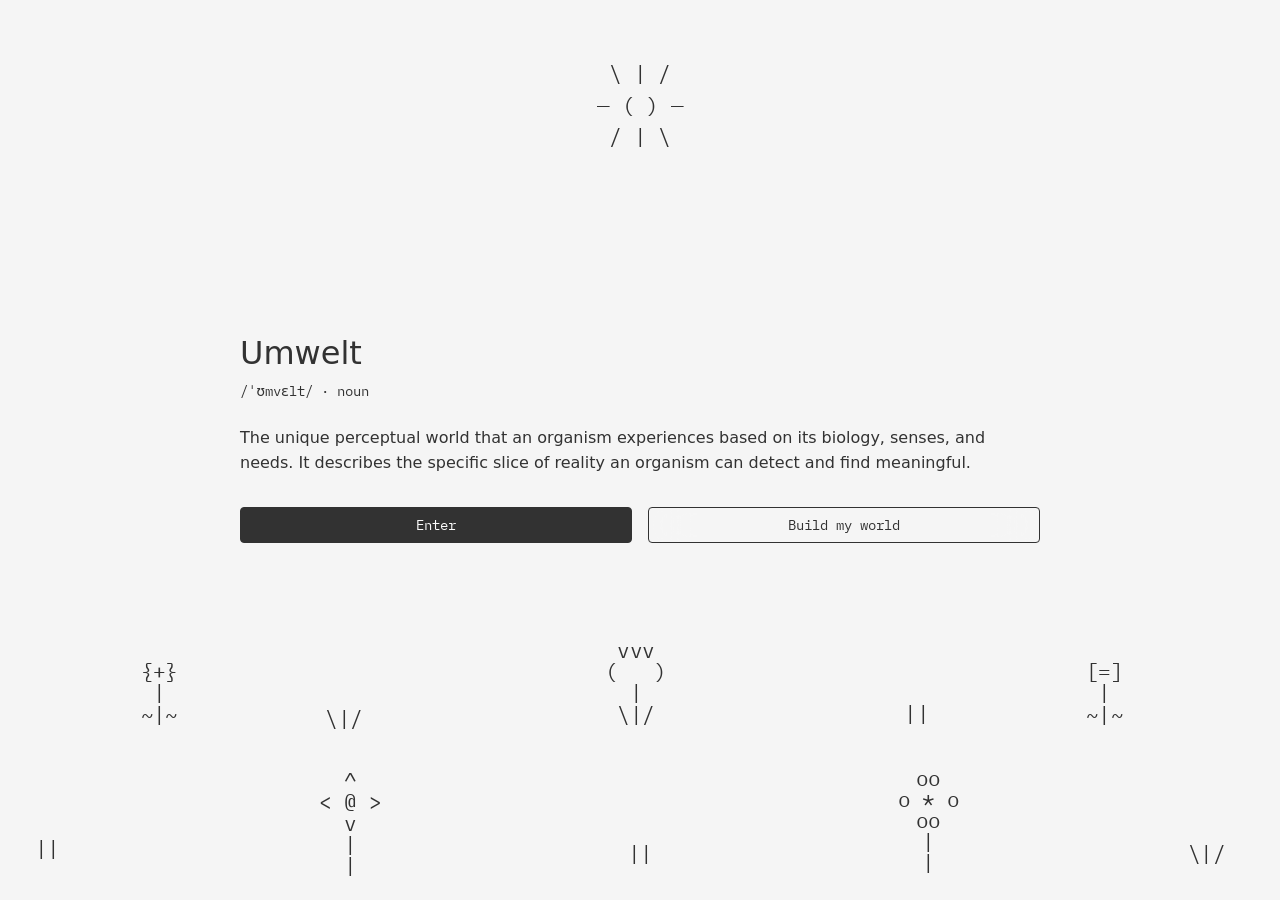
==== commit 14dcecc0: "Refine Umwelt onboarding, garden tools, and Explore" ====
--- a/index.html
+++ b/index.html
@@ -3,7 +3,7 @@
 <head>
 <meta charset="utf-8">
 <meta name="viewport" content="width=device-width, initial-scale=1, viewport-fit=cover">
-<title>Habitat (prototype)</title>
+<title>Umwelt (prototype)</title>
 <script>
 /* First open of a session always starts on the opening page. "Enter" on that page sets the flag; "Exit" clears it. */
 (function(){ try { if (!sessionStorage.getItem('dg:entered')){ document.documentElement.style.display = 'none'; location.replace('onboarding.html'); } } catch (e) {} })();
@@ -15,7 +15,7 @@
   *{-webkit-user-select:none;user-select:none;-webkit-touch-callout:none}
   input,textarea,[contenteditable]{-webkit-user-select:text;user-select:text}
   :root{
-    --bg:#f5f5f5; --ink:#2b2b2b; --line:#4a4a4a; --tile:#ffffff; --modal:#f9f9f9;
+    --bg:#f5f5f5; --ink:#323232; --line:#4a4a4a; --tile:#ffffff; --modal:#f9f9f9;
     --mono:'IBM Plex Mono',ui-monospace,SFMono-Regular,Menlo,Consolas,monospace;
     --sans:'IBM Plex Sans',system-ui,-apple-system,'Segoe UI',sans-serif;
     --ui:'Figtree',var(--sans);
@@ -33,15 +33,15 @@
 
   .btn{font:400 14px/21px var(--mono);padding:4px 16px;border:1px solid var(--ink);border-radius:4px;background:transparent;color:var(--ink);cursor:pointer}
   .btn:hover{background:color-mix(in srgb,var(--ink) 8%,transparent)}
-  .btn.on,.btn[aria-selected="true"],.btn[aria-pressed="true"]{background:var(--ink);color:var(--bg)}
+  .btn.on,.btn[aria-selected="true"],.btn[aria-pressed="true"]{background:var(--ink);color:#323232}
   .btn:focus-visible,.rail button:focus-visible,.tile:focus-visible{outline:2px solid var(--ink);outline-offset:2px}
 
   #stage{position:fixed;inset:0;width:100%;height:100%;display:block;touch-action:none}
-  .tree-line{fill:none;stroke:var(--line);stroke-width:1.7}               /* 1.7 is the stroke weight of the 24px mono characters; strokes scale with them */
+  .tree-line{fill:none;stroke:var(--line);stroke-width:var(--stroke-weight,1.5)}               /* 1.7 is the stroke weight of the 24px mono characters; strokes scale with them */
   .stem-hit{fill:none;stroke:transparent;stroke-width:20;stroke-linecap:round;vector-effect:non-scaling-stroke;pointer-events:none}
   .mode-prune .stem-hit{pointer-events:stroke}
   .mode-prune .stem{cursor:var(--cur-prune,pointer)}
-  .mode-prune .stem:hover .tree-line{stroke:var(--ink);stroke-width:2.8}
+  .mode-prune .stem:hover .tree-line{stroke:var(--ink);stroke-width:var(--stroke-weight,1.5)}
   .stem.leaving{opacity:0;transition:opacity .2s ease-in}
   #critters,#critters *{pointer-events:none}
   #stage.pan #critters .critter-hit{pointer-events:all;cursor:grab}
@@ -61,9 +61,9 @@
   @media (prefers-reduced-motion: reduce){.cwig.petted,.cwig.held{animation:none}.heart{animation:none;opacity:1}.sh-in{transition:none}.sh-in.enter{animation:none}}
   @media (prefers-reduced-motion: reduce){.stem.leaving{transition:none}}
   .dot{fill:var(--ink)}
-  #stage.cm-fertilize .placed{cursor:grab}
+  #stage:is(.cm-fertilize,.mode-plant,.mode-water) .placed,.tray [data-seed]{cursor:grab}
   .placed.lifted{opacity:.3}
-  .compost-tile{fill:transparent;stroke:var(--ink);stroke-width:1.7;pointer-events:all}
+  .compost-tile{fill:transparent;stroke:var(--ink);stroke-width:var(--stroke-weight,1.5);pointer-events:all}
   .label{font:400 14px var(--mono);fill:var(--ink);text-anchor:middle}
   .ascii{font:400 24px var(--mono);fill:var(--ink);white-space:pre}
   .caption{font:400 11px var(--sans);fill:var(--ink);text-anchor:middle}
@@ -75,10 +75,13 @@
   .flower-ascii{text-anchor:middle}
   .flower.earned{outline:none}
   .flower.earned .fhit{fill:transparent;stroke:none;pointer-events:all}
-  .flower.earned:focus-visible .fhit{stroke:var(--ink);stroke-width:1}
+  .flower.earned:focus-visible .fhit{stroke:var(--ink);stroke-width:var(--stroke-weight,1.5)}
   .tip.ui{font-family:var(--ui);font-size:15px;line-height:1.4}
-  .tile rect{fill:var(--tile);stroke:var(--line);stroke-width:var(--sw,1.7)}
+  .tile rect{fill:var(--tile);stroke:var(--line);stroke-width:var(--sw,1.25)}
+  .tile.blank rect{fill:var(--bg)}
   .tile .mono{font:500 14px var(--mono);fill:#333}
+  .tree-group:focus{outline:none}
+  .tree-group:focus-visible .tree-line{stroke-width:calc(var(--stroke-weight,1.5) * 2)}
   .tile{outline:none}
   .mode-prune,.mode-prune .tile.live{cursor:var(--cur-prune,pointer)}
   .mode-water,.mode-water .tile.live{cursor:var(--cur-can,default)}
@@ -87,15 +90,17 @@
   #stage.view-stroll{cursor:grab}
   #stage.pan,#stage.pan .tile.live{cursor:grab}
   #stage.view-stroll.dragging,#stage.pan.dragging,#stage.pan.dragging .tile.live{cursor:grabbing}
-  .plot{stroke:var(--ink);stroke-width:1;stroke-linejoin:round}
-  .plot.mine{stroke:var(--ink);stroke-width:3.4}
+  .plot{stroke:var(--ink);stroke-width:var(--stroke-weight,1.5);stroke-linejoin:round}
+  #plots [data-plot]:focus{outline:none}
+  #plots [data-plot]:focus-visible .plot{stroke:var(--ink);stroke-width:calc(var(--stroke-weight,1.5) * 2.5)}
+  .plot.mine{stroke:var(--ink);stroke-width:var(--stroke-weight,1.5)}
   #stage.view-stroll #plots [data-plot] .plot{cursor:pointer}
   #stage.view-stroll.dragging #plots .plot{cursor:grabbing}
-  #stage.view-stroll #plots [data-plot]:hover .plot{stroke:var(--ink);stroke-width:3}
+  #stage.view-stroll #plots [data-plot]:hover .plot{stroke:var(--ink);stroke-width:var(--stroke-weight,1.5)}
   .pglyph{fill:var(--ink);text-anchor:middle;dominant-baseline:central;font-family:var(--mono),'Noto Sans Symbols 2','Apple Symbols','Segoe UI Symbol',sans-serif}
   .chip rect{fill:var(--bg)}
   .chip-label,.chip text{font:400 16px var(--sans);fill:var(--ink);text-anchor:middle;dominant-baseline:central}
-  .tile.live:hover rect,.tile.live:focus-visible rect{stroke-width:calc(var(--sw,1.7) * 1.9)}
+  .tile.live:hover rect,.tile.live:focus-visible rect{stroke-width:calc(var(--sw,1.25) * 1.9)}
   .tile image{pointer-events:none}
   .tile.ghost{opacity:.55}
 
@@ -131,14 +136,16 @@
 
   .rail{position:fixed;left:32px;bottom:calc(32px + env(safe-area-inset-bottom,0px));width:42px;box-sizing:border-box;border:1px solid var(--line);border-radius:4px;display:flex;flex-direction:column;background:var(--bg);overflow:hidden}
   .rail button{width:100%;height:36px;border:0;background:transparent;color:var(--ink);cursor:pointer;display:grid;place-items:center;padding:0}
-  .rail button[aria-pressed="true"]{background:var(--ink);color:var(--bg)}
+  .rail button[aria-pressed="true"]{background:var(--ink);color:#323232}
   .rail hr{margin:0;border:0;border-top:1px solid var(--line)}
-  .rail svg,.theme svg{width:22px;height:22px;stroke:currentColor;stroke-width:1.5;fill:none;stroke-linecap:round;stroke-linejoin:round}
+  .rail svg,.theme svg{width:22px;height:22px;stroke:currentColor;stroke-width:var(--stroke-weight,1.5);fill:none;stroke-linecap:round;stroke-linejoin:round}
   .theme{position:fixed;right:32px;bottom:calc(32px + env(safe-area-inset-bottom,0px));display:flex;border:1px solid var(--line);border-radius:4px;overflow:hidden;background:var(--bg)}
   .theme button{width:36px;height:36px;border:0;background:transparent;color:var(--ink);cursor:pointer;display:grid;place-items:center;padding:0}
-  .theme button[aria-pressed="true"]{background:var(--ink);color:var(--bg)}
+  .theme button[aria-pressed="true"]{background:var(--ink);color:#323232}
   .theme button:focus-visible{outline:2px solid var(--ink);outline-offset:-4px}
 
+  .modes .btn{width:var(--button-height,36px);min-width:0;padding:0}
+  .modes .btn svg{width:20px;height:20px;fill:none;stroke:currentColor;stroke-width:var(--stroke-weight,1.5);stroke-linecap:round;stroke-linejoin:round}
   .modes{position:fixed;left:50%;transform:translateX(-50%);bottom:calc(31px + env(safe-area-inset-bottom,0px));display:flex;gap:13px}
   .tray{position:fixed;left:50%;transform:translateX(-50%);bottom:calc(82px + env(safe-area-inset-bottom,0px));display:flex;align-items:center;gap:8px;max-width:calc(100vw - 32px);overflow-x:auto;padding:8px;border:1px solid var(--ink);border-radius:4px;background:color-mix(in srgb,var(--bg) 50%,transparent);backdrop-filter:blur(20px);-webkit-backdrop-filter:blur(20px);font:400 13px var(--mono);z-index:5}
   :root[data-theme="light"] .tray{background:#fcfcfc}
@@ -154,33 +161,34 @@
   .compost-tile{transition:fill .12s,stroke .12s}
   #stage.dnd .compost-tile{stroke:var(--line)}
   #stage.dnd .compost-tile.hot{stroke:var(--ink);fill:color-mix(in srgb,var(--ink) 16%,transparent)}
-  #stage.view-compost.cm-harvest .bed.full{cursor:var(--cur-shovel,pointer)}
+  #stage.view-compost.cm-harvest,#stage.view-compost.cm-harvest .bed{cursor:var(--cur-prune,pointer)}
   #stage.view-compost.cm-harvest .bed.full .compost-ascii{font-weight:700}
   .toast{position:fixed;left:50%;transform:translateX(-50%);bottom:calc(82px + env(safe-area-inset-bottom,0px));background:color-mix(in srgb,var(--bg) 50%,transparent);backdrop-filter:blur(20px);-webkit-backdrop-filter:blur(20px);color:var(--ink);border:1px solid var(--ink);font:400 13px/1.4 var(--mono);padding:8px 14px;border-radius:4px;max-width:calc(100vw - 32px);text-align:center;z-index:6;opacity:1;transition:opacity .3s}
   .toast.out{opacity:0}
   body.tray-on .toast{bottom:calc(152px + env(safe-area-inset-bottom,0px))}
-  :root[data-theme="light"] button:not(.linkish){background:rgba(245,245,245,.5);backdrop-filter:blur(20px);-webkit-backdrop-filter:blur(20px)}
-  :root[data-theme="dark"] button:not(.linkish){background:color-mix(in srgb,var(--bg) 50%,transparent);backdrop-filter:blur(20px);-webkit-backdrop-filter:blur(20px)}
+  :root[data-theme="light"] button:not(.linkish):not(:where(dialog.card *, #dlg-rename *, #os-files *, #os-alert *, #dlg-browser *)){background:rgba(245,245,245,.5);backdrop-filter:blur(20px);-webkit-backdrop-filter:blur(20px)}
+  :root[data-theme="dark"] button:not(.linkish):not(:where(dialog.card *, #dlg-rename *, #os-files *, #os-alert *, #dlg-browser *)){background:color-mix(in srgb,var(--bg) 50%,transparent);backdrop-filter:blur(20px);-webkit-backdrop-filter:blur(20px)}
   :root[data-theme="light"] .btn.on,
   :root[data-theme="light"] .btn[aria-selected="true"],
   :root[data-theme="light"] .btn[aria-pressed="true"],
   :root[data-theme="light"] .rail button[aria-pressed="true"],
-  :root[data-theme="light"] .theme button[aria-pressed="true"]{background:var(--ink);color:var(--bg)}
+  :root[data-theme="light"] .theme button[aria-pressed="true"]{background:var(--ink);color:#323232}
   :root[data-theme="dark"] .btn.on,
   :root[data-theme="dark"] .btn[aria-selected="true"],
   :root[data-theme="dark"] .btn[aria-pressed="true"],
   :root[data-theme="dark"] .rail button[aria-pressed="true"],
-  :root[data-theme="dark"] .theme button[aria-pressed="true"]{background:var(--ink);color:var(--bg)}
+  :root[data-theme="dark"] .theme button[aria-pressed="true"]{background:var(--ink);color:#323232}
   [hidden]{display:none !important}
 
   dialog{width:300px;max-width:calc(100vw - 32px);min-height:280px;padding:24px;border:1px solid var(--line);border-radius:4px;background:color-mix(in srgb,var(--bg) 50%,transparent);color:var(--ink);font:400 16px/normal var(--ui);box-sizing:border-box;backdrop-filter:blur(20px);-webkit-backdrop-filter:blur(20px)}
+  dialog:modal{position:fixed;inset:0;margin:auto;max-height:calc(100dvh - 32px)}
   dialog[open]{display:flex;flex-direction:column;align-items:center}
   /* no browser focus ring on the window itself, and none on whatever gets focus when a window opens (see openModal) */
   dialog:focus,dialog:focus-visible{outline:none}
   dialog::backdrop{background:transparent}
   .dlg-head{display:flex;justify-content:space-between;align-items:center;height:20px;width:100%;margin:0}
   .icon-btn{width:20px;height:20px;border:0;background:transparent;padding:0;color:var(--ink);cursor:pointer}
-  .icon-btn svg{width:20px;height:20px;stroke:currentColor;stroke-width:1.6;fill:none;stroke-linecap:round;stroke-linejoin:round}
+  .icon-btn svg{width:20px;height:20px;stroke:currentColor;stroke-width:var(--stroke-weight,1.5);fill:none;stroke-linecap:round;stroke-linejoin:round}
   .icon-btn:focus-visible{outline:2px solid var(--ink);outline-offset:2px}
   dialog h2{margin:12px 0 0;font:400 16px/normal var(--ui);text-align:center;width:100%}
   /* the app details, prune and disconnect windows */
@@ -206,45 +214,48 @@
   .loader{margin:14px 0 0;min-height:150px;display:flex;flex-direction:column;justify-content:flex-end;align-items:center;font:400 28px/30px var(--mono);white-space:pre;text-align:center;color:var(--ink)}
   .offbody .loader{margin:28px 0 0;min-height:96px;font-size:22px;line-height:24px}
   @keyframes offSwap{from{opacity:0}to{opacity:1}}
-  dialog#dlg-off[open]{animation:cardIn .22s cubic-bezier(.2,.8,.2,1)}
-  @keyframes cardIn{from{opacity:0;transform:scale(.97)}to{opacity:1;transform:none}}
-  /* the two Mac prompts: always light and always Mac-looking, whatever the page's theme */
-  dialog.os,dialog.os-alert{padding:0;border:0;color:#1d1d1f;font:400 13px/1.3 -apple-system,BlinkMacSystemFont,'SF Pro Text','Helvetica Neue',system-ui,sans-serif;backdrop-filter:none;-webkit-backdrop-filter:none;min-height:0}
+  dialog#dlg-off[open]{animation:osFade .22s ease-out}
+  /* The simulated macOS dialogs use their own light palette. */
+  dialog.os,dialog.os-alert{padding:0;border:0;color:var(--ink);font:400 13px/1.3 -apple-system,BlinkMacSystemFont,'SF Pro Text','Helvetica Neue',system-ui,sans-serif;backdrop-filter:none;-webkit-backdrop-filter:none;min-height:0}
   dialog.os::backdrop,dialog.os-alert::backdrop{background:rgba(0,0,0,.2)}
   dialog.os{width:min(1000px,calc(100vw - 32px));height:min(450px,calc(100vh - 32px));border-radius:12px;background:#f6f6f6;box-shadow:0 20px 60px rgba(0,0,0,.35),0 0 0 1px rgba(0,0,0,.12);overflow:hidden}
+  #os-files,#os-alert{--ink:#202124;color-scheme:light}
+  #os-files{width:min(880px,calc(100vw - 32px));height:min(458px,calc(100dvh - 32px));border-radius:18px;background:#f2f2f5}
+  #os-files .osw{width:100%}
   .osw{display:flex;height:100%}
-  .oss{width:210px;flex:none;background:#e4e4e4;padding:16px 10px;box-sizing:border-box;overflow:hidden}
+  .oss{width:180px;flex:none;background:#edeef2;padding:13px 10px;box-sizing:border-box;overflow:auto}
   .lights{display:flex;gap:8px;padding:2px 6px 22px}.lights i{width:12px;height:12px;border-radius:50%;display:block}
-  .osh{font-size:11px;font-weight:600;color:#7c7c7c;padding:16px 8px 4px}
+  .osh{font-size:11px;font-weight:600;color:var(--ink);padding:16px 8px 4px}
   .osi{display:flex;align-items:center;gap:8px;padding:5px 8px;border-radius:6px;font-size:12.5px}.osi b{width:14px;height:14px;border:1.5px solid #2f7cf6;border-radius:4px;box-sizing:border-box;flex:none}
-  .osi.sel{background:#d0d0d0}
+  .osi.sel{background:#dde6f5;color:#15569d}
   .osm{flex:1;display:flex;flex-direction:column;min-width:0;background:#fff}
-  .ost{display:flex;align-items:center;gap:12px;padding:12px 14px;font-size:12.5px;color:#444}
-  .osnav{background:#f2f2f2;border:1px solid #ddd;border-radius:6px;padding:3px 10px}
-  .ospath{margin:0 auto;background:#f2f2f2;border:1px solid #ddd;border-radius:6px;padding:3px 14px;min-width:190px;text-align:left}
-  .ossearch{width:170px;height:24px;border:1px solid #ddd;border-radius:12px;background:#fff}
-  .ostable{flex:1;overflow:hidden;padding:0 10px;font-size:12.5px}
+  .ost{display:flex;align-items:center;gap:12px;padding:12px 14px;font-size:12.5px;color:var(--ink)}
+  .osnav{background:#f3f4f7;border-radius:999px;padding:5px 10px;color:#555a61}
+  .ospath{flex:1;min-width:0;padding:4px 0;font-weight:600;overflow:hidden;text-overflow:ellipsis;white-space:nowrap}
+  .ossearch{width:clamp(44px,16vw,150px);padding:4px 8px;border-radius:999px;background:#f3f4f7;color:#555a61;box-sizing:border-box}
+  .ostable{flex:1;overflow:auto;padding:0 10px;font-size:12.5px}
   .osr{display:grid;grid-template-columns:2.4fr 1.7fr .9fr 1fr;padding:3px 12px;min-height:21px;align-items:center;white-space:nowrap}
-  .osr.alt{background:#f3f3f3;border-radius:5px}
-  .osrh{color:#8a8a8a;font-size:11.5px;border-bottom:1px solid #e6e6e6;margin-bottom:4px;padding:6px 12px}
-  .osr span:nth-child(n+2){color:#777}.osr span:nth-child(3){text-align:right;padding-right:16px}
+  .osr span{overflow:hidden;text-overflow:ellipsis}
+  .osr.alt{background:#f4f5f8;border-radius:5px}
+  .osrh{color:var(--ink);font-size:11.5px;border-bottom:1px solid #e6e6e6;margin-bottom:4px;padding:6px 12px}
+  .osr span:nth-child(n+2){color:var(--ink)}.osr span:nth-child(3){text-align:right;padding-right:16px}
   .fd,.im{display:inline-block;width:16px;height:12px;border-radius:3px;vertical-align:-2px;margin-right:8px}.fd{background:#4aa8ee}.im{background:linear-gradient(135deg,#6b7aa1,#c9ced9 50%,#4d4f66)}
-  .osmsg{text-align:center;padding:9px 12px;border-top:1px solid #e3e3e3;font-size:13px}
   .osfoot{display:flex;gap:8px;align-items:center;padding:12px 14px 14px;border-top:1px solid #ececec;background:#f6f6f6}.osfoot .sp{flex:1}
-  .osb{font:inherit;font-size:13px;padding:4px 14px;border:0;border-radius:6px;background:#e5e5e5;color:#1d1d1f;cursor:pointer;backdrop-filter:none;-webkit-backdrop-filter:none}
-  :root[data-theme] .osb{background:#e5e5e5;backdrop-filter:none;-webkit-backdrop-filter:none}
-  :root[data-theme] .osb.blue{background:#0a7aff;color:#fff}
+  .osb{font:inherit;font-size:13px;padding:4px 14px;border:0;border-radius:6px;background:#e5e5e5;color:var(--ink);cursor:pointer;backdrop-filter:none;-webkit-backdrop-filter:none}
+  #os-files .osb,#os-alert .osb{background:#e8e9ee;color:#202124}
+  #os-files .osb.blue,#os-alert .osb.blue{background:#0071df;color:#fff}
+  #os-files.inactive .osb.blue{background:#dce4f1;color:#40536e}
+  .os-preview-label{display:block;margin:0 0 12px;color:#556175;font-size:11px;font-weight:600}
   dialog.os-alert[open]{display:block}
   dialog.os-alert{width:300px;border-radius:22px;background:rgba(246,246,246,.96);padding:20px 18px 18px;text-align:center;box-shadow:0 20px 60px rgba(0,0,0,.35)}
   .osfolder{width:64px;height:52px;display:block;margin:0 auto 14px}
   .os-alert h3{margin:0 0 6px;font-size:13.5px;font-weight:600;line-height:1.3}.os-alert p{margin:0 0 16px;font-size:12px;line-height:1.35}
   .osbtns{display:flex;gap:8px;width:100%}.osbtns .osb{flex:1;min-width:0;white-space:nowrap;padding:7px 0;border-radius:18px;font-size:13px;font-weight:500}
-  .osb:focus,.osb:focus-visible{outline:none}
+  .osb:focus-visible{outline:2px solid var(--ink);outline-offset:2px}
   .osb:active{filter:brightness(.93)}
   /* the Finder window goes grey while the alert is on top of it, like a real inactive window */
   dialog.os.inactive .lights i{background:#d3d3d3 !important}
   dialog.os.inactive .oss{background:#efefef}
-  dialog.os.inactive .osb.blue{background:#b9d6fb}
   /* motion: windows ease in and settle, alerts pop in with a small overshoot, everything fades out quickly */
   dialog.os[open]{animation:osPanelIn .26s cubic-bezier(.2,.8,.2,1)}
   dialog.os-alert[open]{animation:osAlertIn .3s cubic-bezier(.3,1.5,.5,1)}
@@ -252,7 +263,7 @@
   dialog.os.closing{animation:osPanelOut .17s ease-in forwards}
   dialog.os-alert.closing{animation:osAlertOut .14s ease-in forwards}
   dialog.os.closing::backdrop,dialog.os-alert.closing::backdrop{animation:osFadeOut .16s ease-in forwards}
-  @keyframes osPanelIn{from{opacity:0;transform:scale(.965) translateY(8px)}to{opacity:1;transform:none}}
+  @keyframes osPanelIn{from{opacity:0;transform:scale(.965)}to{opacity:1;transform:none}}
   @keyframes osPanelOut{to{opacity:0;transform:scale(.985)}}
   @keyframes osAlertIn{0%{opacity:0;transform:scale(.9)}55%{opacity:1}100%{opacity:1;transform:scale(1)}}
   @keyframes osAlertOut{to{opacity:0;transform:scale(.95)}}
@@ -293,7 +304,7 @@
   /* My World menu */
   .gwrap{position:relative}
   #tab-garden,#tab-compost{display:inline-flex;align-items:center;gap:8px}
-  #tab-garden .chev,#tab-compost .chev{display:none;width:14px;height:14px;stroke:currentColor;stroke-width:1.8;fill:none;stroke-linecap:round;stroke-linejoin:round;transition:transform .15s}
+  #tab-garden .chev,#tab-compost .chev{display:none;width:14px;height:14px;stroke:currentColor;stroke-width:var(--stroke-weight,1.5);fill:none;stroke-linecap:round;stroke-linejoin:round;transition:transform .15s}
   #tab-garden[aria-selected="true"] .chev,#tab-compost[aria-selected="true"] .chev{display:block}
   #tab-garden[aria-expanded="true"] .chev,#tab-compost[aria-expanded="true"] .chev{transform:rotate(180deg)}
   .gmenu{position:fixed;left:32px;top:calc(35px + env(safe-area-inset-top,0px) + 50px);width:268px;max-width:calc(100vw - 64px);max-height:calc(100vh - 300px);overflow:auto;box-sizing:border-box;padding:16px 16px 8px;border:1px solid var(--line);border-radius:4px;background:color-mix(in srgb,var(--bg) 50%,transparent);backdrop-filter:blur(20px);-webkit-backdrop-filter:blur(20px);color:var(--ink);z-index:6;font:400 13px/1.4 var(--mono);animation:gin .18s ease-out}
@@ -306,16 +317,16 @@
   .ghead h3{margin:0 !important}
   :root[data-theme] .gmenu button.gclose{width:24px;height:24px;flex:none;display:grid;place-items:center;padding:0;border:0;border-radius:4px;background:transparent;backdrop-filter:none;-webkit-backdrop-filter:none;color:var(--ink);cursor:pointer}
   :root[data-theme] .gmenu button.gclose:hover,:root[data-theme] .gmenu button.gclose:focus-visible{background:color-mix(in srgb,var(--ink) 10%,transparent);outline:none}
-  .gclose svg{width:18px;height:18px;fill:none;stroke:currentColor;stroke-width:1.8;stroke-linecap:round;stroke-linejoin:round}
+  .gclose svg{width:18px;height:18px;fill:none;stroke:currentColor;stroke-width:var(--stroke-weight,1.5);stroke-linecap:round;stroke-linejoin:round}
   .gshape [data-plot-map]{cursor:crosshair}
-  .gshape [data-plot-map]:hover{stroke-width:2.5}
+  .gshape [data-plot-map]:hover{stroke-width:var(--stroke-weight,1.5)}
   .gshape:focus-visible{outline:2px solid var(--ink);outline-offset:2px}
   .gshape{display:block;width:100%;height:auto;margin:0 0 12px;border:1px solid var(--line);border-radius:4px}
   .gmenu h3{margin:0 0 12px;font:500 14px/21px var(--mono);overflow:hidden;text-overflow:ellipsis;white-space:nowrap}
   .gfacts{margin:0 0 12px;display:grid;gap:8px}
   .gfacts div{display:flex;justify-content:space-between;gap:12px}
   .gfacts dt,.gfacts dd{margin:0}
-  .gfacts dt{opacity:.7}
+  .gfacts dt{opacity:1;color:#323232}
   .gfacts dd{text-align:right}
   .gmenu hr{border:0;border-top:1px solid var(--line);margin:0 0 8px}
   :root[data-theme] .gmenu button.gitem{display:block;width:100%;box-sizing:border-box;text-align:left;border:0;border-radius:4px;background:transparent;backdrop-filter:none;-webkit-backdrop-filter:none;color:var(--ink);font:400 14px/21px var(--mono);padding:5px 8px;margin:0 0 4px;cursor:pointer}
@@ -345,14 +356,14 @@
   :root[data-theme] .tray button{flex:none;display:block;width:auto;height:auto;padding:0;border:0;border-radius:4px;background:transparent;backdrop-filter:none;-webkit-backdrop-filter:none;color:var(--ink);cursor:pointer}
   :root[data-theme] .tray button:hover{background:color-mix(in srgb,var(--ink) 10%,transparent)}
   :root[data-theme] .tray button:focus-visible{outline:2px solid var(--ink);outline-offset:2px}
-  .vtag{display:flex;align-items:center;gap:8px;cursor:default;pointer-events:none;box-sizing:border-box;min-width:0;max-width:min(100%, 280px);justify-self:start}
-  .vtag>span{min-width:0;overflow:hidden;text-overflow:ellipsis;white-space:nowrap}
-  .vtag svg{width:16px;height:16px;flex:none;fill:none;stroke:currentColor;stroke-width:1.8;stroke-linecap:round;stroke-linejoin:round}
+  .vtag{display:flex;align-items:center;gap:8px;cursor:default;pointer-events:none;box-sizing:border-box;min-width:0;max-width:100%;justify-self:start;text-align:left}
+  .vtag>span{min-width:0;white-space:normal;overflow-wrap:anywhere}
+  .vtag svg{width:16px;height:16px;flex:none;fill:none;stroke:currentColor;stroke-width:var(--stroke-weight,1.5);stroke-linecap:round;stroke-linejoin:round}
 
   /* ===== Compost panel: Offboard Queue, Deleted Apps, Deleted Accounts ===== */
   .cmenu{width:300px;padding-bottom:16px}
-  .cmenu h4{margin:16px 0 8px;font:400 14px/1.2 var(--ui)}
-  .cmenu #cmenu-body h4:first-child{margin-top:0}
+  #cmenu-body h4{margin:16px 0 8px;font:400 14px/1.2 var(--ui)}
+  #cmenu-body h4:first-child{margin-top:0}
   .cgrid{display:flex;flex-wrap:wrap;gap:8px}
   .ctile{padding:0;border:0;background:none;border-radius:4px;line-height:0;display:block}
   button.ctile{cursor:pointer}
@@ -364,7 +375,7 @@
   .ctotal{margin:0;font:400 13px/1.3 var(--mono)}
   /* an app waiting in the queue wears a trash can in the habitat */
   .qmark .qbg{fill:var(--bg);fill-opacity:.82;stroke:none}
-  .qmark g path{fill:none;stroke:var(--ink);stroke-width:1.7;stroke-linecap:round;stroke-linejoin:round}
+  .qmark g path{fill:none;stroke:var(--ink);stroke-width:var(--stroke-weight,1.5);stroke-linecap:round;stroke-linejoin:round}
 
   /* ===== On a phone: the "no export" notice ===== */
   dialog.card .actions.col{flex-direction:column;gap:10px}
@@ -374,92 +385,93 @@
 
   /* ===== Safari window ===== */
   dialog.bw,dialog.ios{--sysfont:-apple-system,BlinkMacSystemFont,'SF Pro Text','Segoe UI',Roboto,sans-serif}
-  dialog.bw{--bwc:#f6f5f4;--bwl:#d8d6d4;--bwt:#1d1d1f;width:min(906px,calc(100vw - 32px));height:min(590px,calc(100vh - 32px));max-width:none;border-radius:12px;background:var(--bwc);box-shadow:0 24px 70px rgba(0,0,0,.38),0 0 0 .5px rgba(0,0,0,.35);overflow:hidden;color:var(--bwt);font:400 13px/1.35 -apple-system,BlinkMacSystemFont,'SF Pro Text','Segoe UI',var(--ui)}
+  #dlg-browser{--bwc:#f4f5f7;--bwl:#d9dce2;--bwt:#1d1d1f;--ink:var(--bwt);--stroke-weight:1.5px;color-scheme:light;width:min(906px,calc(100vw - 32px));height:min(590px,calc(100vh - 32px));max-width:none;border-radius:12px;background:var(--bwc);box-shadow:0 24px 70px rgba(0,0,0,.38),0 0 0 .5px rgba(0,0,0,.35);overflow:hidden;color:var(--bwt);font:400 13px/1.35 -apple-system,BlinkMacSystemFont,'SF Pro Text','Segoe UI',var(--ui)}
   dialog.bw[open]{display:flex;flex-direction:column;align-items:stretch}
-  :root[data-theme="dark"] dialog.bw{--bwc:#2a2a2c;--bwl:#454547;--bwt:#ececec}
+  #dlg-browser .bw-preview{color:#526078;font-size:11px;font-weight:600;white-space:nowrap}
   dialog.bw::backdrop{background:rgba(0,0,0,.16)}
   .bw-bar{flex:none;height:52px;display:flex;align-items:center;gap:14px;padding:0 16px;background:var(--bwc);border-bottom:1px solid var(--bwl)}
   .bw-bar .lights{padding:0}
   .bw-bar .lights i,.bw-bar .lights button{width:12px;height:12px;border-radius:50%;display:block;border:0;padding:0}
   .bw-bar .lights button{background:#ff5f57;cursor:pointer;backdrop-filter:none}
   :root[data-theme] .bw-bar .lights button{background:#ff5f57;backdrop-filter:none;-webkit-backdrop-filter:none}
-  .bw-ic{width:18px;height:18px;flex:none;fill:none;stroke:currentColor;stroke-width:1.5;stroke-linecap:round;stroke-linejoin:round;opacity:.7}
-  .bw-url{flex:1;max-width:470px;margin:0 auto;height:30px;border-radius:8px;background:color-mix(in srgb,var(--bwt) 7%,transparent);display:flex;align-items:center;justify-content:center;gap:6px;font-size:13px;position:relative}
+  .bw-ic{width:18px;height:18px;flex:none;fill:none;stroke:currentColor;stroke-width:var(--stroke-weight,1.5);stroke-linecap:round;stroke-linejoin:round;opacity:.7}
+  .bw-url{flex:1;min-width:0;max-width:470px;margin:0 auto;height:30px;border-radius:999px;background:color-mix(in srgb,var(--bwt) 7%,transparent);display:flex;align-items:center;justify-content:center;gap:6px;font-size:13px;position:relative}
+  .bw-url span{min-width:0;overflow:hidden;text-overflow:ellipsis;white-space:nowrap}
   .bw-url .bw-ic{width:13px;height:13px}.bw-url .rl{position:absolute;right:9px;width:14px;height:14px}
-  .bw-page{position:relative;flex:1;min-height:0;background:#fff;color:#37352f;overflow:hidden}
+  .bw-page{position:relative;flex:1;min-height:0;background:#fff;color:var(--ink);overflow:hidden}
   .bw-bg{position:absolute;inset:0;display:flex;flex-direction:column}
-  .bw-top{height:40px;flex:none;display:flex;align-items:center;justify-content:space-between;padding:0 16px;font-size:12px;color:#777;border-bottom:1px solid #eee}
+  .bw-top{height:40px;flex:none;display:flex;align-items:center;justify-content:space-between;padding:0 16px;font-size:12px;color:var(--ink);border-bottom:1px solid #eee}
   .bw-set{margin:22px auto 0;width:calc(100% - 64px);flex:1;border:1px solid #e6e6e6;border-radius:10px 10px 0 0;display:flex;background:#fff;box-shadow:0 6px 30px rgba(0,0,0,.08);overflow:hidden}
-  .bw-nav{width:172px;flex:none;background:#fbfbfa;border-right:1px solid #eee;padding:12px 8px;font-size:12px;color:#555}
-  .bw-nav .q{height:26px;border-radius:6px;background:#f0efed;margin:0 0 12px;padding:0 8px;display:flex;align-items:center;color:#999}
-  .bw-nav b{display:block;margin:12px 8px 4px;font-size:11px;font-weight:500;color:#999}
-  .bw-nav div.i{padding:4px 8px;border-radius:6px}.bw-nav div.i.sel{background:#ecebe9;color:#222}
-  .bw-nav .av{display:inline-grid;place-items:center;width:18px;height:18px;border-radius:50%;background:#6d4fc2;color:#fff;font-size:10px;margin-right:6px}
+  .bw-nav{width:172px;flex:none;background:#fbfbfa;border-right:1px solid #eee;padding:12px 8px;font-size:12px;color:var(--ink)}
+  .bw-nav .q{height:26px;border-radius:6px;background:#f0efed;margin:0 0 12px;padding:0 8px;display:flex;align-items:center;color:var(--ink)}
+  .bw-nav b{display:block;margin:12px 8px 4px;font-size:11px;font-weight:500;color:var(--ink)}
+  .bw-nav div.i{padding:4px 8px;border-radius:6px}.bw-nav div.i.sel{background:#ecebe9;color:var(--ink)}
+  .bw-nav .av{display:inline-grid;place-items:center;width:18px;height:18px;border-radius:50%;background:#6d4fc2;color:var(--ink);font-size:10px;margin-right:6px}
   .bw-main{flex:1;padding:22px 26px;font-size:12.5px;min-width:0}
   .bw-main h3{margin:0 0 4px;font:600 14px/1.3 var(--sysfont)}
   .bw-main .r{display:flex;justify-content:space-between;gap:20px;align-items:center;padding:12px 0;border-bottom:1px solid #eee}
-  .bw-main .r p{margin:2px 0 0;color:#8a8a85;font-size:11.5px;max-width:420px}
-  .bw-main .bt{border:1px solid #e3b4af;color:#d44c47;border-radius:6px;padding:3px 10px;font-size:12px;white-space:nowrap}
-  .bw-main .bt.n{border-color:#ddd;color:#555}
+  .bw-main .r p{margin:2px 0 0;color:var(--ink);font-size:11.5px;max-width:420px}
+  .bw-main .bt{border:1px solid #e3b4af;color:var(--ink);border-radius:6px;padding:3px 10px;font-size:12px;white-space:nowrap}
+  .bw-main .bt.n{border-color:#ddd;color:var(--ink)}
   .bw-dim{position:absolute;inset:0;background:rgba(15,15,15,.5);animation:osFade .25s ease-out}
-  .bw-modal{position:absolute;left:50%;top:50%;transform:translate(-50%,-50%);background:#fff;border-radius:10px;box-shadow:0 12px 50px rgba(0,0,0,.3),0 0 0 1px rgba(0,0,0,.05);color:#37352f;animation:bwIn .28s cubic-bezier(.2,.8,.2,1) .05s both}
-  @keyframes bwIn{from{opacity:0;transform:translate(-50%,-48%) scale(.97)}to{opacity:1;transform:translate(-50%,-50%)}}
+  .bw-modal{position:absolute;left:50%;top:50%;transform:translate(-50%,-50%);background:#fff;border-radius:10px;box-shadow:0 12px 50px rgba(0,0,0,.3),0 0 0 1px rgba(0,0,0,.05);color:var(--ink);animation:bwIn .28s cubic-bezier(.2,.8,.2,1) .05s both}
+  @keyframes bwIn{from{opacity:0;transform:translate(-50%,-50%) scale(.97)}to{opacity:1;transform:translate(-50%,-50%)}}
   .bw-modal.del{width:302px;padding:22px 16px 14px;text-align:center}
-  .bw-modal .bang{width:22px;height:22px;margin:0 auto 12px;display:block;fill:none;stroke:#eb5757;stroke-width:1.5;stroke-linecap:round}
+  .bw-modal .bang{width:22px;height:22px;margin:0 auto 12px;display:block;fill:none;stroke:#eb5757;stroke-width:var(--stroke-weight,1.5);stroke-linecap:round}
   .bw-modal h4{margin:0 0 8px;font:600 14px/1.3 var(--sysfont)}
-  .bw-modal .d{margin:0 0 14px;font-size:11.5px;line-height:1.4;color:#555}
+  .bw-modal .d{margin:0 0 14px;font-size:11.5px;line-height:1.4;color:var(--ink)}
   .bw-ws{display:flex;align-items:center;gap:10px;text-align:left;border:1px solid #e8e8e6;border-radius:8px;padding:9px 12px;margin:0 0 14px;font-size:12px}
-  .bw-ws .k{width:20px;height:20px;border-radius:4px;background:#efefed;display:grid;place-items:center;color:#777;font-size:11px;flex:none}
-  .bw-ws small{display:block;color:#999;font-size:10.5px}
+  .bw-ws .k{width:20px;height:20px;border-radius:4px;background:#efefed;display:grid;place-items:center;color:var(--ink);font-size:11px;flex:none}
+  .bw-ws small{display:block;color:var(--ink);font-size:10.5px}
   .bw-lab{text-align:left;font-size:12px;margin:0 0 6px}
   .bw-fld{position:relative;margin:0 0 12px}
-  .bw-fld input{width:100%;box-sizing:border-box;height:30px;border:1px solid #ddd;border-radius:6px;padding:0 8px;font:inherit;font-size:12px;color:#222;background:#fbfbfa;outline:none}
-  .bw-fld input:focus{border-color:#2383e2;box-shadow:0 0 0 3px rgba(35,131,226,.25);background:#fff}
-  .bw-auto{position:absolute;left:0;top:34px;z-index:2;background:#fff;border:1px solid #ddd;border-radius:8px;box-shadow:0 6px 20px rgba(0,0,0,.18);padding:6px 10px;font-size:12px;display:flex;gap:8px;align-items:center;cursor:pointer;color:#222}
+  .bw-fld input{width:100%;box-sizing:border-box;height:30px;border:1px solid #ddd;border-radius:6px;padding:0 8px;font:inherit;font-size:12px;color:var(--ink);background:#fbfbfa;outline:none}
+  .bw-fld input:focus{border-color:var(--ink);box-shadow:0 0 0 2px color-mix(in srgb,var(--ink) 18%,transparent);background:#fff}
+  .bw-auto{position:absolute;left:0;top:34px;z-index:2;background:#fff;border:1px solid #ddd;border-radius:8px;box-shadow:0 6px 20px rgba(0,0,0,.18);padding:6px 10px;font-size:12px;display:flex;gap:8px;align-items:center;cursor:pointer;color:var(--ink)}
   .bw-auto i{width:16px;height:16px;border-radius:50%;background:#8e8e93;display:inline-block}
-  :root[data-theme] .bw-red{width:100%;height:32px;border:0;border-radius:6px;background:#eb5757;color:#fff;font:500 12px var(--sysfont);cursor:pointer;backdrop-filter:none;-webkit-backdrop-filter:none}
+  :root[data-theme] .bw-red{width:100%;height:32px;border:0;border-radius:6px;background:#eb5757;color:var(--ink);font:500 12px var(--sysfont);cursor:pointer;backdrop-filter:none;-webkit-backdrop-filter:none}
   :root[data-theme] .bw-red:disabled{background:#f0a19d;cursor:default}
-  .bw-cancel{all:unset;display:block;margin:10px auto 0;font-size:12px;color:#555;cursor:pointer}
+  .bw-cancel{all:unset;display:block;margin:10px auto 0;font-size:12px;color:var(--ink);cursor:pointer}
+  .bw-modal.del button:focus-visible{outline:2px solid var(--ink);outline-offset:2px}
   .bw-modal.exp{width:222px;padding:14px 14px 12px;font-size:11.5px}
-  .bw-modal.exp .row{display:flex;justify-content:space-between;align-items:center;margin:0 0 9px;color:#6b6b66}
-  .bw-modal.exp select{appearance:none;-webkit-appearance:none;border:0;background-color:transparent;font:inherit;color:#222;text-align:right;cursor:pointer;padding:0 14px 0 0;outline:none;background-image:url("data:image/svg+xml,%3Csvg xmlns='http://www.w3.org/2000/svg' width='8' height='5' viewBox='0 0 8 5'%3E%3Cpath d='M1 1l3 3 3-3' fill='none' stroke='%23999' stroke-width='1.2'/%3E%3C/svg%3E");background-repeat:no-repeat;background-position:right center}
+  .bw-modal.exp .row{display:flex;justify-content:space-between;align-items:center;margin:0 0 9px;color:var(--ink)}
+  .bw-modal.exp select{appearance:none;-webkit-appearance:none;border:0;background-color:transparent;font:inherit;color:var(--ink);text-align:right;cursor:pointer;padding:0 14px 0 0;outline:none;background-image:url("data:image/svg+xml,%3Csvg xmlns='http://www.w3.org/2000/svg' width='8' height='5' viewBox='0 0 8 5'%3E%3Cpath d='M1 1l3 3 3-3' fill='none' stroke='%23999' stroke-width='1.2'/%3E%3C/svg%3E");background-repeat:no-repeat;background-position:right center}
   .bw-modal.exp .sw{width:26px;height:15px;border-radius:8px;background:#2383e2;position:relative}.bw-modal.exp .sw::after{content:'';position:absolute;right:2px;top:2px;width:11px;height:11px;border-radius:50%;background:#fff}
   .bw-modal.exp .foot{display:flex;justify-content:flex-end;align-items:center;gap:12px;margin-top:14px}
-  .bw-modal.exp .foot .c{all:unset;color:#666;cursor:pointer}
-  :root[data-theme] .bw-modal.exp .foot .go{border:0;border-radius:5px;background:#2383e2;color:#fff;font:500 11.5px var(--sysfont);padding:4px 10px;cursor:pointer;backdrop-filter:none;-webkit-backdrop-filter:none}
+  .bw-modal.exp .foot .c{all:unset;color:var(--ink);cursor:pointer}
+  :root[data-theme] .bw-modal.exp .foot .go{border:0;border-radius:5px;background:#2383e2;color:var(--ink);font:500 11.5px var(--sysfont);padding:4px 10px;cursor:pointer;backdrop-filter:none;-webkit-backdrop-filter:none}
   .bw-modal.exp .foot .go:disabled{opacity:.7;cursor:default}
 
   /* ===== iOS sheet ===== */
-  dialog.ios{--ib:#fff;--ig:#f2f2f7;--ic:#000;--is:rgba(60,60,67,.6);--il:rgba(60,60,67,.18);--ib2:#fff;position:fixed;inset:auto 0 0 0;margin:0;width:100%;max-width:none;height:calc(100% - 52px);max-height:none;min-height:0;padding:0;border:0;border-radius:38px 38px 0 0;background:var(--ib);color:var(--ic);font:400 17px/1.3 -apple-system,BlinkMacSystemFont,'SF Pro Text',var(--ui);overflow:hidden;box-shadow:0 -10px 50px rgba(0,0,0,.28);backdrop-filter:none;-webkit-backdrop-filter:none}
+  dialog.ios:modal{--ib:#fff;--ig:#f2f2f7;--ic:#000;--is:rgba(60,60,67,.6);--il:rgba(60,60,67,.18);--ib2:#fff;position:fixed;inset:0;margin:auto;width:min(100% - 32px, 520px);max-width:none;height:calc(100dvh - 52px);max-height:720px;min-height:0;padding:0;border:0;border-radius:30px;background:var(--ib);color:var(--ic);font:400 17px/1.3 -apple-system,BlinkMacSystemFont,'SF Pro Text',var(--ui);overflow:hidden;box-shadow:0 -10px 50px rgba(0,0,0,.28);backdrop-filter:none;-webkit-backdrop-filter:none}
   :root[data-theme="dark"] dialog.ios{--ib:#1c1c1e;--ig:#000;--ic:#fff;--is:rgba(235,235,245,.6);--il:rgba(84,84,88,.6);--ib2:#2c2c2e}
-  dialog.ios[open]{display:block;animation:iosUp .4s cubic-bezier(.2,.9,.25,1)}
+  dialog.ios[open]{display:block;animation:osFade .2s ease-out}
   dialog.ios.closing{animation:iosDown .27s cubic-bezier(.4,0,1,1) forwards}
   dialog.ios::backdrop{background:rgba(0,0,0,.3);animation:osFade .3s ease-out}
   dialog.ios.closing::backdrop{animation:osFadeOut .25s ease-in forwards}
-  @keyframes iosUp{from{transform:translateY(100%)}to{transform:none}}
   @keyframes iosDown{to{transform:translateY(100%)}}
   .ios-in{height:100%;display:flex;flex-direction:column}
   .ios-head{flex:none;position:relative;display:flex;align-items:center;justify-content:space-between;padding:24px 16px 10px;touch-action:none}
   .ios-grab{position:absolute;left:50%;top:7px;width:36px;height:5px;border-radius:3px;background:var(--il);transform:translateX(-50%)}
   .ios-head h2{margin:0;font:600 17px/1.2 var(--sysfont);width:auto;padding:0}
   :root[data-theme] dialog.ios button.ios-circ{width:44px;height:44px;border-radius:50%;border:0;padding:0;display:grid;place-items:center;background:var(--ib2);box-shadow:0 1px 8px rgba(0,0,0,.14);color:var(--ic);backdrop-filter:none;-webkit-backdrop-filter:none;cursor:pointer}
-  :root[data-theme] dialog.ios button.ios-circ.blue{background:#0a7aff;color:#fff}
-  .ios-circ svg{width:22px;height:22px;fill:none;stroke:currentColor;stroke-width:2.2;stroke-linecap:round;stroke-linejoin:round}
+  :root[data-theme] dialog.ios button.ios-circ.blue{background:#0a7aff;color:var(--ink)}
+  .ios-circ svg{width:22px;height:22px;fill:none;stroke:currentColor;stroke-width:var(--stroke-weight,1.5);stroke-linecap:round;stroke-linejoin:round}
   .ios-body{flex:1;min-height:0;overflow:auto;padding:12px 20px 28px;text-align:center}
   .ios-body.grey{background:var(--ig);padding:16px 16px 28px}
-  .ios-body .bang{width:30px;height:30px;fill:none;stroke:#e5574d;stroke-width:1.6;stroke-linecap:round;display:block;margin:6px auto 10px}
+  .ios-body .bang{width:30px;height:30px;fill:none;stroke:#e5574d;stroke-width:var(--stroke-weight,1.5);stroke-linecap:round;display:block;margin:6px auto 10px}
   .ios-body h3{margin:0 0 10px;font:600 22px/1.2 var(--sysfont)}
   .ios-body .d{margin:0 0 22px;font-size:16px;line-height:1.35;color:var(--is)}
   .ios-ws{text-align:left;border:1px solid var(--il);border-radius:12px;padding:6px 14px;margin:0 0 22px}
   .ios-ws div{display:flex;align-items:center;gap:12px;padding:8px 0;font-size:16px}
-  .ios-ws .k{width:32px;height:32px;border-radius:7px;background:#e9e9ee;color:#777;display:grid;place-items:center;font-size:16px;flex:none}
-  .ios-ws .k.p{background:#7b4fd0;color:#fff}
+  .ios-ws .k{width:32px;height:32px;border-radius:7px;background:#e9e9ee;color:var(--ink);display:grid;place-items:center;font-size:16px;flex:none}
+  .ios-ws .k.p{background:#7b4fd0;color:var(--ink)}
   .ios-ws small{display:block;color:var(--is);font-size:14px}
   .ios-lab{text-align:left;font-size:16px;margin:0 0 10px}
   .ios-fld{position:relative;margin:0 0 22px}
   .ios-fld input{width:100%;box-sizing:border-box;height:44px;border:1px solid var(--il);border-radius:10px;padding:0 14px;font:inherit;font-size:16px;color:var(--ic);background:var(--ig);outline:none}
   .ios-auto{position:absolute;left:0;right:0;top:48px;z-index:2;background:var(--ib2);border-radius:12px;box-shadow:0 8px 30px rgba(0,0,0,.25);padding:10px 14px;text-align:left;font-size:15px;cursor:pointer}
-  :root[data-theme] dialog.ios button.ios-red{width:100%;height:44px;border:0;border-radius:12px;background:#e5574d;color:#fff;font:500 16px var(--sysfont);cursor:pointer;backdrop-filter:none;-webkit-backdrop-filter:none}
+  :root[data-theme] dialog.ios button.ios-red{width:100%;height:44px;border:0;border-radius:12px;background:#e5574d;color:var(--ink);font:500 16px var(--sysfont);cursor:pointer;backdrop-filter:none;-webkit-backdrop-filter:none}
   :root[data-theme] dialog.ios button.ios-red:disabled{background:#eba49e;cursor:default}
   .ios-cancel{all:unset;display:block;margin:20px auto 0;font-size:17px;color:var(--is);cursor:pointer}
   .ios-card{background:var(--ib2);border-radius:20px;padding:6px 18px;text-align:left;margin:0 0 22px}
@@ -468,17 +480,17 @@
   .ios-app b{display:block;font-weight:500;font-size:17px}.ios-app small{display:block;color:var(--is);font-size:15px}
   .ios-app svg rect{fill:var(--tile);stroke:var(--line)}.ios-app svg text{font:400 7px var(--mono);fill:#333;text-anchor:middle}
   .ios-kv{display:flex;justify-content:space-between;padding:12px 0;font-size:17px}.ios-kv + .ios-kv{border-top:.5px solid var(--il)}.ios-kv span:last-child{color:var(--is)}
-  :root[data-theme] dialog.ios button.ios-act{display:block;width:100%;height:52px;border:0;border-radius:20px;background:var(--ib2);font:400 17px var(--sysfont);cursor:pointer;backdrop-filter:none;-webkit-backdrop-filter:none;color:#0a7aff}
-  :root[data-theme] dialog.ios button.ios-act.red{color:#ff453a}
+  :root[data-theme] dialog.ios button.ios-act{display:block;width:100%;height:52px;border:0;border-radius:20px;background:var(--ib2);font:400 17px var(--sysfont);cursor:pointer;backdrop-filter:none;-webkit-backdrop-filter:none;color:var(--ink)}
+  :root[data-theme] dialog.ios button.ios-act.red{color:var(--ink)}
   .ios-cap{margin:8px 16px 22px;text-align:left;font-size:13px;line-height:1.35;color:var(--is)}
   .ios-alert-wrap{position:absolute;inset:0;background:rgba(0,0,0,.35);display:flex;align-items:center;justify-content:center;animation:osFade .2s ease-out;z-index:5}
   .ios-alert{width:270px;border-radius:16px;background:var(--ib2);overflow:hidden;text-align:center;animation:osAlertIn .3s cubic-bezier(.3,1.4,.5,1)}
   .ia-t{padding:18px 16px 16px}.ia-t b{display:block;font-weight:600;font-size:17px;margin-bottom:4px}.ia-t span{font-size:13px;line-height:1.3}
-  :root[data-theme] dialog.ios button.ia-b{display:block;width:100%;height:44px;border:0;border-top:.5px solid var(--il);border-radius:0;background:transparent;font:400 17px var(--sysfont);color:#0a7aff;cursor:pointer;backdrop-filter:none;-webkit-backdrop-filter:none}
-  :root[data-theme] dialog.ios button.ia-b.red{color:#ff453a;font-weight:600}
+  :root[data-theme] dialog.ios button.ia-b{display:block;width:100%;height:44px;border:0;border-top:.5px solid var(--il);border-radius:0;background:transparent;font:400 17px var(--sysfont);color:var(--ink);cursor:pointer;backdrop-filter:none;-webkit-backdrop-filter:none}
+  :root[data-theme] dialog.ios button.ia-b.red{color:var(--ink);font-weight:600}
   @media (prefers-reduced-motion: reduce){dialog.ios[open],dialog.ios.closing,.bw-modal,.bw-dim,.ios-alert-wrap,.ios-alert{animation:none}}
 </style>
-<link rel="stylesheet" href="controls.css">
+<link rel="stylesheet" href="controls.css?v=20261122-neutral-focus">
 </head>
 <body>
 <svg id="stage" viewBox="0 0 1440 1024" preserveAspectRatio="xMidYMid meet" role="group" aria-label="Your habitat"></svg>
@@ -488,9 +500,9 @@
     <div class="gwrap">
       <button class="btn" role="tab" id="tab-garden" aria-selected="true" aria-expanded="false" aria-controls="gmenu"><span id="gname">My World</span><svg class="chev" viewBox="0 0 24 24" aria-hidden="true"><path d="M9 6l6 6-6 6"/></svg></button>
     </div>
-    <button class="btn" role="tab" id="tab-compost" aria-selected="false" aria-expanded="false" aria-controls="cmenu">New Growth<svg class="chev" viewBox="0 0 24 24" aria-hidden="true"><path d="M9 6l6 6-6 6"/></svg></button>
+    <button class="btn" role="tab" id="tab-compost" aria-selected="false" aria-expanded="false" aria-controls="cmenu">Queue<svg class="chev" viewBox="0 0 24 24" aria-hidden="true"><path d="M9 6l6 6-6 6"/></svg></button>
   </div>
-  <div class="btn on vtag" id="vtag" hidden><svg viewBox="0 0 24 24" aria-hidden="true"><path d="M2 12s3.6-7 10-7 10 7 10 7-3.6 7-10 7S2 12 2 12z"/><circle cx="12" cy="12" r="3"/></svg><span>Visiting: <span id="vtag-name"></span></span></div>
+  <div class="btn on vtag" id="vtag" hidden><svg viewBox="0 0 24 24" aria-hidden="true"><path d="M2 12s3.6-7 10-7 10 7 10 7-3.6 7-10 7S2 12 2 12z"/><circle cx="12" cy="12" r="3"/></svg><span id="vtag-name"></span></div>
   <button class="btn stroll" id="stroll">Explore</button>
 </header>
 
@@ -501,16 +513,15 @@
   </div>
   <svg class="gshape" id="gshape" viewBox="0 0 236 150" role="group" tabindex="0" aria-label="World map. Click your outline to navigate, or use the arrow keys to pan."></svg>
   <dl class="gfacts" id="gfacts"></dl>
-  <hr>
   <div role="group" aria-label="Garden actions">
     <button class="gitem" id="g-rename">Rename</button>
     <button class="gitem" id="g-exit">Exit</button>
   </div>
 </aside>
 
-<aside class="gmenu cmenu" id="cmenu" hidden aria-label="New Growth">
+<aside class="gmenu cmenu" id="cmenu" hidden aria-label="Queue">
   <div class="ghead">
-    <h3>New Growth</h3>
+    <h3>Queue</h3>
     <button class="gclose" id="cpanel-close" aria-label="Collapse panel"><svg viewBox="0 0 24 24" aria-hidden="true"><path d="M15 6l-6 6 6 6"/></svg></button>
   </div>
   <div id="cmenu-body"></div>
@@ -519,8 +530,6 @@
 <div class="rail" id="rail" role="toolbar" aria-label="Zoom and pan">
   <button id="zout" aria-label="Zoom out"><svg viewBox="0 0 24 24"><circle cx="11" cy="11" r="7"/><path d="M20 20l-4-4M8 11h6"/></svg></button>
   <button id="zin" aria-label="Zoom in"><svg viewBox="0 0 24 24"><circle cx="11" cy="11" r="7"/><path d="M20 20l-4-4M8 11h6M11 8v6"/></svg></button>
-  <hr>
-  <button id="hand" aria-label="Drag to pan" aria-pressed="false"><svg viewBox="0 0 24 24"><path d="M8 12V5.5a1.5 1.5 0 013 0V11m0-1V4.5a1.5 1.5 0 013 0V11m0-4.5a1.5 1.5 0 013 0V14a6 6 0 01-6 6h-1a6 6 0 01-5-2.7L4 14a1.6 1.6 0 012.6-1.8L8 14"/></svg></button>
 </div>
 
 <div class="theme" role="group" aria-label="Theme">
@@ -530,11 +539,11 @@
 
 <div class="tray" id="tray" hidden></div>
 <div class="modes" id="cmodes" role="group" aria-label="New Growth tools" hidden>
+  <button class="btn" data-cmode="fertilize" aria-pressed="false">Fertilize</button>
   <button class="btn on" data-cmode="plant" aria-pressed="true">Plant</button>
-  <button class="btn" data-cmode="fertilize" aria-pressed="false">Fertilize</button>
-  <button class="btn" data-cmode="harvest" aria-pressed="false">Harvest</button>
 </div>
-<div class="modes" id="modes" role="group" aria-label="Habitat tools">
+<div class="modes" id="modes" role="group" aria-label="World tools">
+  <button class="btn" title="Hand" id="hand" aria-label="Drag to pan" aria-pressed="false"><svg viewBox="0 0 24 24"><path d="M8 12V5.5a1.5 1.5 0 013 0V11m0-1V4.5a1.5 1.5 0 013 0V11m0-4.5a1.5 1.5 0 013 0V14a6 6 0 01-6 6h-1a6 6 0 01-5-2.7L4 14a1.6 1.6 0 012.6-1.8L8 14"/></svg></button>
   <button class="btn on" data-mode="prune" aria-pressed="true">Prune</button>
   <button class="btn" data-mode="water" aria-pressed="false">Water</button>
   <button class="btn" data-mode="plant" aria-pressed="false">Plant</button>
@@ -613,7 +622,7 @@
       <div class="osh">Tags</div>
     </aside>
     <section class="osm">
-      <div class="ost"><span class="osnav">‹ ›</span><span class="osnav">☰ ▾</span><span class="osnav">▦ ▾</span><span class="ospath">janeappleseed ⌃</span><span class="ossearch"></span></div>
+      <div class="ost"><span class="osnav">‹ ›</span><span class="osnav">☰ ▾</span><span class="osnav">▦ ▾</span><span class="ospath">janeappleseed ⌃</span><span class="ossearch" aria-hidden="true">⌕ Search</span></div>
       <div class="ostable" aria-hidden="true">
         <div class="osr osrh"><span>Name</span><span>Date Modified</span><span>Size</span><span>Kind</span></div>
         <div class="osr alt"><span><u class="fd"></u>Delivery</span><span>3/28/26, 11:26 AM</span><span>––</span><span>Folder</span></div>
@@ -626,13 +635,13 @@
         <div class="osr"><span><u class="im"></u>Wallpaper-260325@2x.png</span><span>3/25/26, 6:58 PM</span><span>75.1 MB</span><span>PNG image</span></div>
         <div class="osr alt"></div><div class="osr"></div><div class="osr alt"></div>
       </div>
-      <div class="osmsg" id="os-msg"></div>
-      <div class="osfoot"><button class="osb">New Folder</button><span class="sp"></span><button class="osb" id="os-cancel">Cancel</button><button class="osb blue" id="os-grant">Grant Access</button></div>
+      <div class="osfoot"><button class="osb" disabled>New Folder</button><span class="sp"></span><button class="osb" id="os-cancel">Cancel</button><button class="osb blue" id="os-grant">Grant Access</button></div>
     </section>
   </div>
 </dialog>
 <dialog id="os-alert" class="os-alert" aria-labelledby="os-alert-title">
   <svg class="osfolder" viewBox="0 0 64 52" aria-hidden="true"><path d="M2 8a6 6 0 0 1 6-6h14l6 6h28a6 6 0 0 1 6 6v30a6 6 0 0 1-6 6H8a6 6 0 0 1-6-6z" fill="#4aa8ee"/><path d="M2 16h60v28a6 6 0 0 1-6 6H8a6 6 0 0 1-6-6z" fill="#7cc4f8"/></svg>
+  <span class="os-preview-label">Umwelt preview</span>
   <h3 id="os-alert-title"></h3><p id="os-alert-body"></p>
   <div class="osbtns"><button class="osb big" id="os-deny">Don’t Allow</button><button class="osb big blue" id="os-allow">Allow</button></div>
 </dialog>
@@ -656,28 +665,28 @@
 const ICO = name => `icons/${name}.png`;
 const APPS0 = [
   {id:'goodnotes', name:'Goodnotes', tree:'collect', kind:'Handwriting', gb:3.1, since:'August 2019', img:ICO('goodnotes'), slot:'TOP0'},
-  {id:'linear', name:'Linear', tree:'create', kind:'Tasks', gb:0.2, since:'March 2023', img:null, slot:'L1'},
-  {id:'omnifocus', name:'OmniFocus', tree:'collect', kind:'Tasks', gb:0.4, since:'May 2018', img:null, slot:'TOP2'},
+  {id:'cursor', name:'Cursor', label:'Cursor', tree:'create', kind:'Coding', gb:0.2, since:'March 2023', img:ICO('cursor'), slot:'L1'},
+  {id:'keep', name:'Google Keep', label:'Google Keep', tree:'collect', kind:'Notetaking', gb:0.4, since:'May 2018', img:ICO('keep'), slot:'TOP2'},
   {id:'notability', name:'Notability', tree:'collect', kind:'Handwriting', gb:2.7, since:'September 2018', img:ICO('notability'), slot:'UR0'},
   {id:'applenotes', name:'Apple Notes', tree:'collect', kind:'Notetaking', gb:1.2, since:'January 2016', img:ICO('notes'), slot:'UR1'},
-  {id:'concepts', name:'Concepts', tree:'create', kind:'Sketching', gb:0.8, since:'June 2021', img:null, slot:'L3'},
+  {id:'paper', name:'Paper', label:'Paper', tree:'create', kind:'Sketching', gb:0.8, since:'June 2021', img:ICO('paper'), slot:'L3'},
   {id:'asana', name:'Asana', tree:'collect', kind:'Tasks', gb:0.4, since:'February 2020', img:ICO('asana'), slot:'LR2'},
   {id:'confluence', name:'Confluence', tree:'collect', kind:'Documentation', gb:0.6, since:'July 2023', img:ICO('confluence'), slot:'LR1'},
   {id:'notion', name:'Notion', tree:'collect', kind:'Notetaking', gb:2.4, since:'September 2015', img:ICO('notion'), slot:'LR0'},
   {id:'otter', name:'Otter', tree:'collect', kind:'Transcription', gb:5.2, since:'November 2021', img:ICO('ottarai'), slot:'LL0'},
-  {id:'loop', name:'Loop', tree:'collect', kind:'Notetaking', gb:0.3, since:'November 2023', img:null, slot:'LL1'},
+  {id:'logseq', name:'Logseq', label:'Logseq', tree:'collect', kind:'Notetaking', gb:0.3, since:'November 2023', img:ICO('logseq'), slot:'LL1'},
   {id:'evernote', name:'Evernote', tree:'collect', kind:'Notetaking', gb:4.6, since:'May 2014', img:ICO('evernote'), slot:'LL2'},
-  {id:'craft', name:'Craft', tree:'collect', kind:'Documentation', gb:0.7, since:'January 2022', img:null, slot:'UL0'},
+  {id:'milanote', name:'Milanote', label:'Milanote', tree:'collect', kind:'Documentation', gb:0.7, since:'January 2022', img:ICO('milanote'), slot:'UL0'},
   {id:'arc', name:'Arc', tree:'collect', kind:'Browser', gb:1.1, since:'April 2023', img:ICO('arcbrowser'), slot:'TOP1'},
-  {id:'dayone', name:'Day One', tree:'collect', kind:'Journal', gb:2.0, since:'October 2017', img:null, slot:'UL1'},
+  {id:'onenote', name:'OneNote', label:'OneNote', tree:'collect', kind:'Notetaking', gb:2.0, since:'October 2017', img:ICO('onenote'), slot:'UL1'},
   {id:'figma', name:'Figma', tree:'create', kind:'Design', gb:1.4, since:'January 2020', img:ICO('figma'), slot:'T'},
   {id:'illustrator', name:'Illustrator', tree:'create', kind:'Design', gb:6.8, since:'September 2018', img:ICO('illustrator'), slot:'L0'},
   {id:'indesign', name:'InDesign', tree:'create', kind:'Layout', gb:5.9, since:'January 2021', img:ICO('indesign'), slot:'R0'},
   {id:'obsidian', name:'Obsidian', tree:'collect', kind:'Notetaking', gb:0.8, since:'March 2021', img:ICO('obsidian'), slot:'UL2'},
-  {id:'vscode', name:'VS Code', tree:'create', kind:'Coding', gb:1.6, since:'August 2020', img:null, slot:'R1'},
+  {id:'vscode', name:'VS Code', tree:'create', kind:'Coding', gb:1.6, since:'August 2020', img:ICO('vscode'), slot:'R1'},
   {id:'claude', name:'Claude', tree:'create', kind:'Assistant', gb:0.5, since:'April 2024', img:ICO('claude'), slot:'L2'},
   {id:'affinity', name:'Affinity', tree:'create', kind:'Design', gb:3.3, since:'March 2022', img:ICO('affinity'), slot:'R2'},
-  {id:'icloud', name:'iCloud', tree:'collect', kind:'Storage', gb:12.4, since:'September 2016', img:null, slot:'UR2'},
+  {id:'icloud', name:'iCloud', tree:'collect', kind:'Storage', gb:12.4, since:'September 2016', img:ICO('icloud'), slot:'UR2'},
   {id:'canva', name:'Canva', tree:'create', kind:'Design', gb:2.1, since:'February 2019', img:ICO('canva'), slot:'R3'},
   {id:'arena', name:'Are.na', tree:'collect', kind:'Collecting', gb:0.3, since:'today', img:ICO('arena'), mono:'Ar', slot:null},
   {id:'cosmos', name:'Cosmos', tree:'collect', kind:'Collecting', gb:0.4, since:'today', img:ICO('cosmos'), mono:'Co', slot:null},
@@ -687,14 +696,14 @@
 /* ---------- What the onboarding flow saved (if anything) ---------- */
 const SETUP = (() => {
   try {
-    const v = JSON.parse(localStorage.getItem('digitalGarden.setup'));
+    const v = JSON.parse(sessionStorage.getItem('digitalGarden.setup'));
     if (v && Array.isArray(v.categories) && v.categories.some(c => c && Array.isArray(c.apps) && c.apps.length)) return v;
   } catch (e) {}
   return null;
 })();
 const MY_PLOT = (() => {
   try {
-    const saved = JSON.parse(localStorage.getItem('digitalGarden.setup'));
+    const saved = JSON.parse(sessionStorage.getItem('digitalGarden.setup'));
     const shape = saved?.plotShape;
     const valid = Array.isArray(shape?.pts) && shape.pts.length >= 3 &&
       shape.pts.every(point => Array.isArray(point) && point.length === 2 && point.every(Number.isFinite));
@@ -704,9 +713,9 @@
 const MONTHS = ['January','February','March','April','May','June','July','August','September','October','November','December'];
 const normName = s => String(s).toLowerCase().replace(/\.(app|exe|dmg|apk)$/,'').replace(/[^a-z0-9]+/g,'');   // icons/<this>.png, e.g. icons/googlechrome.png
 /* Every file that exists in /icons (matches the folder). Names are matched against this list first. */
-const KNOWN_ICONS = new Set(('affinity anki applehealth applemail applemusic applephotos arcbrowser arena asana bofa canva capcut claude codex coinbase confluence cosmos cursor discord doordash dropbox duckduckgo duolingo evernote facebook facetune figma firefox freeform gmail goodnotes googlechrome googledrive googlephotos googletranslate granola illustrator imessage inaturalist indesign instagram kakaotalk kalshi keep kiwibit lightroom linkedin livenation logseq lyft merlinbirdid milanote myfitnesspal notability notes notion npr obsidian onedrive onenote opentable operagx ottarai paper perplexity photoshop pinterest quizlet ramp reddit resy robinhood safari seatgeek siriusxm slack sofi spotify stubhub tiktok uber ubereats venmo voicememo vsco whatsapp wisprflow x youtube').split(' '));
+const KNOWN_ICONS = new Set(('affinity anki applehealth applemail applemusic applephotos arcbrowser arena asana bofa canva capcut claude codex coinbase confluence cosmos cursor discord doordash dropbox duckduckgo duolingo evernote facebook facetune figma firefox freeform gmail goodnotes googlechrome googledrive googlephotos googletranslate granola icloud illustrator imessage inaturalist indesign instagram kakaotalk kalshi keep kiwibit lightroom linkedin livenation logseq lyft merlinbirdid milanote myfitnesspal notability notes notion npr obsidian onedrive onenote opentable operagx ottarai paper perplexity photoshop pinterest quizlet ramp reddit resy robinhood safari seatgeek siriusxm slack sofi spotify stubhub tiktok uber ubereats venmo voicememo vsco vscode whatsapp wisprflow x youtube').split(' '));
 /* Short or alternate names that should land on the icon files in /icons */
-const ICON_ALIAS = {chrome:'googlechrome', arc:'arcbrowser', photos:'applephotos', mail:'applemail', email:'applemail', health:'applehealth', music:'applemusic',
+const ICON_ALIAS = {visualstudiocode:'vscode', iclouddrive:'icloud', chrome:'googlechrome', arc:'arcbrowser', photos:'applephotos', mail:'applemail', email:'applemail', health:'applehealth', music:'applemusic',
   messages:'imessage', translate:'googletranslate', bankofamerica:'bofa', twitter:'x', merlin:'merlinbirdid', merlinbird:'merlinbirdid',
   opera:'operagx', sirius:'siriusxm', googlemail:'gmail', drive:'googledrive', fitnesspal:'myfitnesspal', inat:'inaturalist', kakao:'kakaotalk',
   ticketmaster:'livenation', googlekeep:'keep', applenotes:'notes', kiwibird:'kiwibit', kiwi:'kiwibit', otter:'ottarai', otterai:'ottarai',
@@ -907,9 +916,9 @@
   pile: [],           // pruned apps waiting to be dragged into a bed
   queue: [],          // apps added to the Offboard Queue (from the phone, where nothing can be exported)
   stock: [],          // flowers dug up and ready to plant (each is its lines of ASCII)
-  cmode: 'plant', lastCmode:'plant',
+  cmode:null, lastCmode:'plant',
   flowers: [],        // flowers planted in the habitat: {lines, spot, fresh}
-  mode:'prune', lastMode:'prune', view:'garden', zoom:1, panX:0, panY:0, hand:false,
+  mode:null, lastMode:'prune', view:'garden', zoom:1, panX:0, panY:0, hand:true,
   pending:null, fresh:new Set(), visit:null, own:null,
   critters:[],        // little animals wandering the habitat
   shrooms:[]          // mushrooms growing beside the compost beds
@@ -976,10 +985,11 @@
 }
 const QMARK = `<g class="qmark"><path class="qbg" d="M4.5 .5h31a4 4 0 014 4v31a4 4 0 01-4 4h-31a4 4 0 01-4-4v-31a4 4 0 014-4z"/><g transform="translate(8 8)"><path d="M3 6h18M19 6v14a2 2 0 01-2 2H7a2 2 0 01-2-2V6M8 6V4a2 2 0 012-2h4a2 2 0 012 2v2M10 11v6M14 11v6"/></g></g>`;
 function tile(app,x,y,{live=true,ghost=false,rot=0,scale=1}={}){
-  if (state.visit && state.visit.priv) live = false;                  // a private garden shows empty boxes: no icon, no name
-  const cls = ['tile', live?'live':'', ghost?'ghost':'', state.fresh.has(app.id)?'enter':''].join(' ');
+  const blank = state.visit?.priv;
+  if (blank) live = false;
+  const cls = ['tile', blank?'blank':'', live?'live':'', ghost?'ghost':'', state.fresh.has(app.id)?'enter':''].join(' ');
   const attrs = live ? `role="button" tabindex="0" data-app="${app.id}" aria-label="${esc(appLabel(app))}, ${esc(app.kind)}"` : `aria-hidden="true"`;
-  return `<g class="${cls}" ${attrs} style="--sw:${(1.7 / scale).toFixed(3)}" transform="translate(${x} ${y}) rotate(${rot}) scale(${scale}) translate(-20 -20)"><g class="pop"><rect x=".5" y=".5" width="39" height="39" rx="4"/>${state.visit && state.visit.priv ? '' : glyph(app)}${state.queue.includes(app) ? QMARK : ''}</g></g>`;
+  return `<g class="${cls}" ${attrs} style="--sw:${(1.25 / scale).toFixed(3)}" transform="translate(${x} ${y}) rotate(${rot}) scale(${scale}) translate(-20 -20)"><g class="pop"><rect x=".5" y=".5" width="39" height="39" rx="4"/>${blank ? '' : glyph(app)}${state.queue.includes(app) ? QMARK : ''}</g></g>`;
 }
 
 /* ---------- Render ---------- */
@@ -991,6 +1001,8 @@
 }
 function renderTree(t){
   const g = t.geom, occ = new Set(), tiles = [];
+  const treeScale = Number(t.scale.toFixed(3));
+  const tileScale = 1 / treeScale; // Fit the branches without shrinking their app tiles.
   g.slots.forEach(sl => { if (occupant(t.id, sl.id)) occ.add(sl.id); });
   let out = '';
   g.segs.forEach(sg => { if (!sg.when || sg.when.some(id => occ.has(id))) out += line(sg.x1, sg.y1, sg.x2, sg.y2); });
@@ -998,9 +1010,11 @@
   g.slots.forEach(sl => {
     const a = occupant(t.id, sl.id); if (!a) return;
     out += state.visit ? line(sl.fx, sl.fy, sl.x, sl.y) : stem(a, sl);
-    tiles.push(tile(a, sl.x, sl.y, {rot:sl.rot, live:!state.visit}));
+    tiles.push(tile(a, sl.x, sl.y, {rot:sl.rot, scale:tileScale}));
   });
-  return `<g class="tree" data-tree="${t.id}" transform="translate(${t.cx} ${t.baseY}) scale(${t.scale.toFixed(3)})"><g class="sway">${out}${tiles.join('')}</g></g><text class="label" x="${t.cx}" y="${t.baseY + 36}">${esc(t.name)}</text>`;
+  const hoverPaths = [...out.matchAll(/<path class="tree-line" d="([^"]+)"/g)]
+    .map(match => `<path class="tree-hover-area" d="${match[1]}"/>`).join('');
+  return `<g class="tree-group"  tabindex="0" role="group" aria-label="${esc(t.name)}"><g class="tree" data-tree="${t.id}" transform="translate(${t.cx} ${t.baseY}) scale(${treeScale})"><g class="sway">${hoverPaths}${out}${tiles.join('')}</g></g></g>`;
 }
 /* Deterministic randomness, so every grass tile keeps its own look */
 function hash(i, j, k){
@@ -1132,13 +1146,13 @@
 const placed = (P) => ({P, bb: bbox(P)});
 
 /* Place each saved outline in the nearest open space around the center. */
-const PLOT_GAP = 30;
+const PLOT_GAP = 24;
 function packPlots(entries){
   const packed = [];
   for (const entry of entries){
     const points = entry.pts.map(([x,y]) => [x * 310, y * 310]);
     const outline = resample(smoothDense(points, 8), 9);
-    const path = smoothClosed(points);
+    const path = smoothClosed(points) + (entry.holes || []).map(hole => smoothClosed(hole.map(([x,y]) => [x * 310, y * 310]))).join('');
     let spot;
     for (let radius = 0; !spot; radius += 20){
       const samples = Math.max(1, Math.ceil(2 * Math.PI * radius / 22));
@@ -1156,13 +1170,121 @@
   }
   return packed;
 }
+/* Outlines from the original Explore artwork, normalized to the plot coordinate system. */
+const SAMPLE_PLOT_SHAPES = [
+  {pattern:'circle', angle:0, pts:[
+      [-0.025,0.333], [-0.084,0.315], [-0.141,0.268], [-0.174,0.204], [-0.18,0.13], [-0.181,0.054], [-0.181,-0.022], [-0.18,-0.098],
+      [-0.18,-0.174], [-0.163,-0.233], [-0.117,-0.291], [-0.054,-0.326], [0.02,-0.333], [0.088,-0.312], [0.145,-0.263], [0.175,-0.198],
+      [0.18,-0.123], [0.181,-0.059], [0.181,0.017], [0.18,0.093], [0.18,0.169], [0.16,0.238], [0.113,0.296], [0.049,0.329]
+    ]},
+  {pattern:'circle', angle:0, pts:[
+      [-0.021,0.302], [-0.079,0.283], [-0.13,0.245], [-0.167,0.184], [-0.178,0.121], [-0.181,0.046], [-0.182,-0.019], [-0.183,-0.084],
+      [-0.181,-0.159], [-0.159,-0.216], [-0.108,-0.27], [-0.053,-0.297], [0.021,-0.302], [0.079,-0.283], [0.13,-0.245], [0.166,-0.183],
+      [0.176,-0.12], [0.178,-0.045], [0.18,0.02], [0.182,0.085], [0.181,0.159], [0.159,0.216], [0.108,0.271], [0.054,0.298]
+    ]},
+  {pattern:'circle', angle:0, pts:[
+      [0.069,0.275], [-0.018,0.27], [-0.102,0.259], [-0.184,0.239], [-0.261,0.212], [-0.333,0.175], [-0.398,0.118], [-0.457,0.055],
+      [-0.504,-0.015], [-0.522,-0.096], [-0.502,-0.177], [-0.448,-0.241], [-0.372,-0.273], [-0.288,-0.268], [-0.217,-0.226], [-0.163,-0.159],
+      [-0.096,-0.111], [-0.014,-0.093], [0.072,-0.086], [0.157,-0.092], [0.219,-0.152], [0.29,-0.192], [0.375,-0.196], [0.45,-0.163],
+      [0.504,-0.098], [0.522,-0.017], [0.502,0.064], [0.45,0.13], [0.386,0.189], [0.316,0.234], [0.24,0.264], [0.155,0.274]
+    ]},
+  {pattern:'circle', angle:0, pts:[
+      [-0.63,0.755], [-0.726,0.745], [-0.824,0.715], [-0.902,0.662], [-0.961,0.576], [-0.995,0.48], [-1.013,0.387], [-1.019,0.279],
+      [-1.007,0.173], [-0.981,0.083], [-0.938,-0.008], [-0.884,-0.096], [-0.818,-0.167], [-0.729,-0.218], [-0.629,-0.247], [-0.535,-0.263],
+      [-0.429,-0.275], [-0.333,-0.285], [-0.226,-0.292], [-0.118,-0.297], [-0.028,-0.312], [0.02,-0.401], [0.073,-0.49], [0.126,-0.568],
+      [0.197,-0.649], [0.286,-0.702], [0.374,-0.731], [0.478,-0.749], [0.585,-0.756], [0.682,-0.749], [0.782,-0.722], [0.863,-0.68],
+      [0.941,-0.606], [0.99,-0.516], [1.013,-0.425], [1.017,-0.318], [1.003,-0.212], [0.969,-0.127], [0.908,-0.042], [0.827,0.03],
+      [0.749,0.084], [0.656,0.124], [0.555,0.149], [0.46,0.162], [0.352,0.167], [0.255,0.163], [0.147,0.156], [0.089,0.24],
+      [0.033,0.317], [-0.034,0.401], [-0.106,0.482], [-0.174,0.552], [-0.255,0.623], [-0.341,0.684], [-0.423,0.725], [-0.523,0.753]
+    ], holes:[[[-0.567,0.394],[-0.522,0.37],[-0.47,0.331],[-0.43,0.295],[-0.384,0.249],[-0.347,0.209],[-0.304,0.16],[-0.27,0.118],[-0.249,0.071],[-0.303,0.075],[-0.368,0.081],[-0.432,0.088],[-0.485,0.095],[-0.548,0.106],[-0.596,0.123],[-0.627,0.177],[-0.647,0.223],[-0.658,0.286],[-0.655,0.34],[-0.632,0.393]],[[0.379,-0.195],[0.423,-0.198],[0.465,-0.203],[0.507,-0.21],[0.548,-0.221],[0.584,-0.241],[0.619,-0.266],[0.649,-0.297],[0.657,-0.338],[0.653,-0.381],[0.603,-0.394],[0.559,-0.394],[0.517,-0.389],[0.475,-0.382],[0.434,-0.372],[0.407,-0.34],[0.384,-0.304],[0.361,-0.269],[0.341,-0.233],[0.326,-0.197]]]},
+  {pattern:'circle', angle:17, pts:[
+      [-0.552,0.448], [-0.629,0.42], [-0.687,0.359], [-0.711,0.28], [-0.698,0.196], [-0.677,0.116], [-0.657,0.035], [-0.633,-0.057],
+      [-0.598,-0.131], [-0.536,-0.188], [-0.457,-0.213], [-0.373,-0.206], [-0.3,-0.169], [-0.236,-0.135], [-0.194,-0.216], [-0.148,-0.286],
+      [-0.078,-0.329], [0.006,-0.34], [0.085,-0.317], [0.142,-0.328], [0.189,-0.396], [0.271,-0.442], [0.356,-0.447], [0.433,-0.42],
+      [0.501,-0.37], [0.564,-0.31], [0.625,-0.249], [0.677,-0.181], [0.709,-0.095], [0.702,-0.01], [0.658,0.06], [0.587,0.102],
+      [0.503,0.109], [0.427,0.079], [0.376,0.095], [0.311,0.165], [0.235,0.194], [0.15,0.187], [0.078,0.147], [0.03,0.163],
+      [-0.005,0.236], [-0.057,0.303], [-0.139,0.346], [-0.224,0.348], [-0.299,0.317], [-0.355,0.312], [-0.392,0.385], [-0.459,0.434]
+    ]},
+  {pattern:'plus', angle:0, pts:[
+      [-0.21,0.557], [-0.287,0.528], [-0.335,0.449], [-0.332,0.363], [-0.322,0.267], [-0.312,0.182], [-0.299,0.087], [-0.372,0.052],
+      [-0.458,0.02], [-0.534,-0.008], [-0.622,-0.038], [-0.702,-0.061], [-0.766,-0.127], [-0.774,-0.21], [-0.725,-0.288], [-0.649,-0.319],
+      [-0.555,-0.334], [-0.471,-0.348], [-0.377,-0.363], [-0.292,-0.376], [-0.202,-0.398], [-0.174,-0.475], [-0.108,-0.542], [-0.027,-0.557],
+      [0.058,-0.519], [0.118,-0.457], [0.207,-0.458], [0.291,-0.473], [0.385,-0.49], [0.467,-0.507], [0.56,-0.527], [0.644,-0.524],
+      [0.715,-0.464], [0.732,-0.383], [0.694,-0.299], [0.633,-0.237], [0.562,-0.17], [0.499,-0.111], [0.527,-0.043], [0.591,0.015],
+      [0.664,0.079], [0.731,0.134], [0.776,0.215], [0.764,0.298], [0.697,0.361], [0.614,0.372], [0.522,0.352], [0.44,0.333],
+      [0.35,0.308], [0.271,0.284], [0.182,0.256], [0.109,0.258], [0.038,0.325], [-0.025,0.385], [-0.075,0.463], [-0.122,0.531]
+    ]},
+  {pattern:'star', angle:0, pts:[
+      [-0.071,0.511], [-0.149,0.486], [-0.214,0.43], [-0.256,0.359], [-0.34,0.357], [-0.424,0.344], [-0.498,0.311], [-0.556,0.249],
+      [-0.586,0.173], [-0.588,0.088], [-0.562,0.01], [-0.514,-0.058], [-0.451,-0.117], [-0.378,-0.154], [-0.339,-0.209], [-0.333,-0.294],
+      [-0.303,-0.37], [-0.246,-0.434], [-0.176,-0.477], [-0.099,-0.505], [-0.014,-0.512], [0.067,-0.492], [0.137,-0.447], [0.219,-0.454],
+      [0.306,-0.455], [0.391,-0.445], [0.466,-0.413], [0.526,-0.352], [0.561,-0.279], [0.567,-0.194], [0.545,-0.114], [0.555,-0.042],
+      [0.581,0.035], [0.591,0.12], [0.58,0.203], [0.537,0.275], [0.469,0.324], [0.392,0.352], [0.309,0.366], [0.237,0.4],
+      [0.167,0.449], [0.095,0.485], [0.014,0.505]
+    ]},
+  {pattern:'plus', angle:0, pts:[
+      [-0.051,0.586], [-0.135,0.576], [-0.215,0.553], [-0.292,0.524], [-0.363,0.485], [-0.43,0.43], [-0.492,0.373], [-0.521,0.285],
+      [-0.526,0.199], [-0.52,0.113], [-0.498,0.033], [-0.453,-0.037], [-0.395,-0.098], [-0.412,-0.192], [-0.419,-0.277], [-0.41,-0.363],
+      [-0.377,-0.437], [-0.319,-0.501], [-0.246,-0.538], [-0.15,-0.543], [-0.074,-0.515], [-0.009,-0.46], [0.045,-0.47], [0.109,-0.528],
+      [0.182,-0.564], [0.263,-0.584], [0.358,-0.58], [0.433,-0.547], [0.491,-0.484], [0.52,-0.408], [0.524,-0.322], [0.506,-0.24],
+      [0.473,-0.154], [0.43,-0.084], [0.377,-0.016], [0.351,0.054], [0.369,0.136], [0.365,0.222], [0.34,0.312], [0.307,0.386],
+      [0.259,0.455], [0.196,0.514], [0.124,0.555], [0.046,0.58]
+    ]},
+  {pattern:'circle', angle:0, pts:[
+      [-0.053,0.429], [-0.135,0.41], [-0.212,0.385], [-0.279,0.33], [-0.344,0.274], [-0.404,0.212], [-0.447,0.142], [-0.474,0.065],
+      [-0.49,-0.018], [-0.496,-0.104], [-0.49,-0.19], [-0.469,-0.27], [-0.423,-0.339], [-0.357,-0.393], [-0.281,-0.423], [-0.195,-0.43],
+      [-0.112,-0.417], [-0.038,-0.382], [0.034,-0.336], [0.11,-0.365], [0.193,-0.381], [0.278,-0.378], [0.357,-0.354], [0.426,-0.307],
+      [0.473,-0.238], [0.494,-0.158], [0.49,-0.072], [0.462,0.004], [0.416,0.074], [0.363,0.141], [0.305,0.206], [0.242,0.265],
+      [0.178,0.324], [0.113,0.38], [0.04,0.415]
+    ]}
+];
+const SAMPLE_WORLD_NAMES = [
+  'Audrey', 'Mateo', 'Priya', 'Jonah', 'Noor', 'Kai', 'Ines', 'Theo',
+  'Wren', 'Sol', 'Dara', 'Remy', 'Leila', 'Oskar', 'Mina', 'Bea',
+  'Ari', 'Luz', 'Nico', 'June', 'Milo', 'Sana', 'Iris', 'Ravi',
+  'Cleo', 'Eli', 'Aya', 'Rowan', 'Nia', 'Jules', 'Mae', 'Sage'
+];
+function sampleWorlds(){
+  const firstShapes = [5, 3, 6, 2, 4, 7, 8, 0, 1];
+  return SAMPLE_WORLD_NAMES.map((name, index) => {
+    const shape = SAMPLE_PLOT_SHAPES[firstShapes[index % firstShapes.length]];
+    const repeat = Math.floor(index / firstShapes.length);
+    const tilt = [0, -.32, .42, -.58][repeat];
+    const scale = [1, .8, .93, .69][repeat];
+    const cos = Math.cos(tilt) * scale, sin = Math.sin(tilt) * scale;
+    const orient = points => points.map(([x, y]) => {
+      const mx = repeat % 2 ? -x : x;
+      return [mx * cos - y * sin, mx * sin + y * cos];
+    });
+    return {
+      name:`${name}’s World`, pattern:shape.pattern, angle:shape.angle,
+      pts:orient(shape.pts), holes:shape.holes?.map(orient),
+      private:index % 4 === 1 || index % 4 === 3,
+      groups:[index % 9, (index + 3 + repeat % 3) % 9, (index + 6) % 9]
+    };
+  });
+}
 function loadStrollPlots(){
+  let saved = [];
   try {
-    const entries = JSON.parse(localStorage.getItem('digitalGarden.strollPlots') || '[]');
-    return packPlots(entries.filter(entry => entry && PAT_KEYS.includes(entry.pattern) &&
-      Array.isArray(entry.pts) && entry.pts.length >= 3 && entry.pts.every(point =>
-        Array.isArray(point) && point.length === 2 && point.every(n => Number.isFinite(n) && Math.abs(n) <= 1))));
-  } catch (e) { return []; }
+    const entries = JSON.parse(sessionStorage.getItem('digitalGarden.strollPlots') || '[]');
+    if (Array.isArray(entries)){
+      saved = entries.filter(entry => entry && PAT_KEYS.includes(entry.pattern) &&
+        Array.isArray(entry.pts) && entry.pts.length >= 3 && entry.pts.every(point =>
+          Array.isArray(point) && point.length === 2 && point.every(n => Number.isFinite(n) && Math.abs(n) <= 1)));
+    }
+  } catch (e) {}
+  const own = {
+    own:true,
+    pattern:MY_PLOT.pattern,
+    pts:MY_PLOT.pts || [
+      [-.29,-.14],[-.27,-.31],[-.1,-.43],[.04,-.4],[.14,-.34],[.28,-.37],
+      [.42,-.31],[.46,-.17],[.42,-.05],[.48,.1],[.42,.25],[.26,.3],
+      [.12,.41],[-.04,.44],[-.19,.38],[-.25,.29],[-.41,.28],[-.51,.17],[-.48,.02],[-.4,-.08]
+    ]
+  };
+  const neighbors = saved.filter(plot => !SETUP?.savedAt || plot.id !== SETUP.savedAt);
+  return packPlots([own, ...neighbors, ...sampleWorlds()]);
 }
 let strollPlots;
 function getStrollPlots(){
@@ -1210,7 +1332,7 @@
   });
   state.flowers.forEach(f=>{ out += `<g class="flower ${f.fresh?'enter':''}">${ascii(f.lines, f.x, f.y - f.lines.length*12, 'flower-ascii')}</g>`; });
   out += state.trees.map(renderTree).join('');
-  return out + '<g id="critters" aria-hidden="true"></g>';
+  return out + (state.visit ? '' : renderCompost().replace('<g id="grass" aria-hidden="true"></g>', '')) + '<g id="critters" aria-hidden="true"></g>';
 }
 /* A bed's flower grows as its boxes fill. A 3-box flower goes seed, sprout, bud, bloom; a 5-box flower takes more steps
    (seed, short stem, tall stem, sprout, bud, bloom). The bud is the finished flower's head drawn closed. */
@@ -1237,8 +1359,8 @@
     g.tiles.forEach((x, k) => {
       const a = bed.slots[k], ty = g.top + 26.34;
       out += compostBranch(g.c, g.top, x) + dot(x, g.top+24);
-      out += a ? `<g class="placed" data-bed="${gi}" data-slot="${k}">` + tile(a, x, ty + 26, {live:false, scale:1.3}) + '</g>'    // an app sits in its box
-               : `<rect class="compost-tile" data-bed="${gi}" data-slot="${k}" x="${x-26}" y="${ty}" width="52" height="52" rx="3"/>`;
+      out += a ? `<g class="placed" data-bed="${gi}" data-slot="${k}">` + tile(a, x, ty + 20, {live:false}) + '</g>'    // an app sits in its box
+               : `<rect class="compost-tile" data-bed="${gi}" data-slot="${k}" x="${x-20}" y="${ty}" width="40" height="40" rx="4"/>`;
     });
     out += dot(g.c, g.top-24) + '</g>';
   });
@@ -1246,12 +1368,15 @@
 }
 function renderStroll(){
   const plots = getStrollPlots();
-  if (!plots.length) return '<text class="chip-label" x="720" y="512">Draw a plot when you plant a habitat to add it here.</text>';
   return '<g id="plots">' + plots.map((plot, index) => {
-    const own = plot.id === SETUP?.savedAt;
-    return `<g ${own ? '' : `data-plot="${index}" aria-label="${esc(plot.name)}"`} transform="translate(${plot.x} ${plot.y})">
-      <path class="plot${own ? ' mine' : ''}" d="${plot.path}" fill="url(#pat-${plot.pattern})"/>
-      ${own ? '<g class="chip"><rect x="-44" y="-17" width="88" height="34"/><text x="0" y="1">My World</text></g>' : ''}
+    const own = plot.own === true;
+    const name = own ? worldName() : plot.name;
+    const label = esc(name);
+    const chipHalf = Math.max(44, name.length * 4.3 + 12);
+    return `<g ${own ? '' : `data-plot="${index}" role="button" tabindex="0" aria-label="${label}"`} transform="translate(${plot.x} ${plot.y})">
+      ${own ? '' : `<title>${label}</title>`}
+      <path class="plot${own ? ' mine' : ''}" d="${plot.path}" fill-rule="evenodd" fill="url(#pat-${patId(plot.pattern, plot.angle)})"/>
+      ${own ? `<g class="chip"><rect x="${-chipHalf}" y="-17" width="${chipHalf * 2}" height="34"/><text x="0" y="1">${label}</text></g>` : ''}
     </g>`;
   }).join('') + '</g>';
 }
@@ -1260,6 +1385,22 @@
    The drawings are traced straight from the supplied artwork (outlines, so they look the same in every font and
    follow the light / dark theme). Each pose is a list of [path, x, y] pieces. */
 const SPR = {"bunny":{"w":208,"h":243,"poses":[[["M198.1 241.8C197.3 241.7 197.4 241.5 198.2 240C198.7 239.3 199 238.6 199 238.4C199 238.3 199.2 237.8 199.5 237.4C199.8 237 200 236.5 200 236.2C200 236 200.2 235.4 200.5 234.9C200.8 234.3 201 233.6 201 233.3C201 233 201.2 232.3 201.4 231.7C202.4 228.7 203.1 221.2 202.8 217.7C202.4 214.2 201.8 210.6 201.5 209.8C201.4 209.4 201.1 208.6 201 208C200.6 206 198.6 201.2 197.7 200.1C197.2 199.4 197.7 199 199.1 199C200.5 199 200.5 199 201.2 200.1C201.5 200.6 202 201.4 202.3 201.8C203.7 203.8 205.8 210 206.4 213.8C207.2 218.9 206.6 229 205.4 231.4C205.2 231.8 205 232.4 205 232.7C205 233 204.8 233.7 204.5 234.2C204.2 234.7 204 235.4 204 235.7C204 235.9 203.8 236.3 203.6 236.5C203.4 236.7 203.2 237 203.1 237.3C202.8 238.3 200.7 241.7 200.4 241.8C199.6 241.9 198.6 241.9 198.1 241.8ZM44 239C43.4 238.8 42.5 237.5 41.4 235.1C40.8 234.1 40.3 233.2 40.2 233.1C40.1 233 40 232.8 40 232.5C40 232.2 39.8 231.6 39.5 231.1C39.2 230.6 39 229.9 39 229.6C39 229.2 38.8 228.6 38.6 228.1C37.4 225.2 37 217.6 37.7 212.4C38.4 207.2 39 205.2 40.5 202.2C40.8 201.7 41 201.1 41 200.9C41 200.8 41.4 200 41.9 199.2C42.4 198.5 42.9 197.6 43 197.3C43.4 196.3 46.1 195.8 46.4 196.6C46.5 196.9 46 198.2 45.3 199.6C44.6 201 44 202.4 44 202.7C44 202.9 43.8 203.6 43.5 204.1C43.2 204.7 43 205.4 43 205.8C43 206.1 42.8 207.1 42.5 207.9C42.3 208.7 41.9 211.3 41.6 213.8C41.1 218.4 41.1 217.9 42 225C42.1 226 42.4 227.3 42.6 228C42.8 228.6 43 229.5 43.1 230.1C43.2 230.6 43.4 231.3 43.6 231.7C43.8 232.1 44 232.6 44 232.8C44 233.1 44.2 233.7 44.5 234.2C44.8 234.7 45 235.2 45 235.4C45 235.7 45.9 237.3 46.6 238.3C47.1 239.1 45.3 239.6 44 239ZM49.3 238.4C49.1 238.2 49 237.4 49 236.6L49.1 235.1L122.1 235.1L195.1 235.1L195.2 236.6C195.3 237.8 195.2 238.2 194.8 238.4C194.2 238.9 49.7 238.9 49.3 238.4ZM12.9 235C12 234.8 10.1 234 8.4 233.1C7.3 232.5 4.6 229.7 4 228.6C2 224.7 1.2 221.7 1.2 217.7C1.2 207.5 7.6 200.1 16.2 200.2C18.9 200.2 21.4 200.8 23.2 201.8C23.9 202.2 24.7 202.7 25.1 202.9C26.6 203.7 28.4 206.1 29.4 208.5C30.4 210.9 30.2 211.1 28.1 211.2L26.3 211.3L25.6 209.7C23.9 206.2 21 204.3 17 204.1C14.4 203.9 12 204.6 9.9 206.1C4.1 210.4 3.6 223.5 9.2 228.7C14.3 233.4 22.7 232 25.5 226C25.8 225.3 26 224.7 26 224.5C26 224.1 27 224 28.5 224C30.4 224.2 30.4 224.7 29 227.7C27.3 231.1 25.2 233.1 21.9 234.4C20.1 235.1 14.9 235.5 12.9 235ZM45.1 173.6C45 173.4 45.2 172.7 45.5 172C45.8 171.3 46 170.5 46 170.2C46 169.9 46.2 169 46.5 168.1C46.7 167.3 47.2 165.8 47.5 164.8C47.7 163.7 48.2 162 48.4 161C48.7 160 49.2 158.2 49.5 157C50.1 154.9 50.6 152.8 51.5 149.8C51.8 148.9 52.1 147.6 52.2 147C52.9 144.3 53.1 143.8 53.5 142.2C53.7 141.4 54.2 139.7 54.5 138.6C56.1 132.6 55.9 133 57.6 133C59.3 133 59.5 133.2 59.1 134.8C58.9 135.5 58.4 137.1 58.1 138.4C57.3 141.4 56.6 144.3 56 146.4C55.7 147.3 55.3 148.8 55.1 149.6C54.9 150.4 54.6 151.6 54.4 152.1C54.2 152.7 54 153.4 54 153.7C54 154 53.8 154.9 53.5 155.7C53.3 156.5 52.9 157.6 52.8 158.2C52.6 158.9 52.3 160.2 52 161.1C51.7 162.1 51.4 163.4 51.2 164C50.9 165.1 50.4 167.2 49.7 169.8C49.4 170.5 49.1 171.7 49 172.4C48.7 173.9 48.5 174 46.7 174C45.6 174 45.2 173.9 45.1 173.6ZM187.3 173.5C187.1 173.3 187 172.8 187 172.6C187 172.4 186.8 171.4 186.5 170.4C186.2 169.4 185.8 167.8 185.5 166.9C185.2 165.9 184.9 164.7 184.7 164.1C184.3 162.6 183.5 159.5 183.1 158C183 157.2 182.6 156.1 182.4 155.4C182.1 154.1 181.8 153 181.2 151C181.1 150.4 180.8 149.1 180.5 148.2C180.2 147.4 179.8 145.7 179.5 144.5C178.9 142.2 178.3 140.1 177.5 137.3C177.2 136.4 177 135.4 177 135.2C177 135 176.9 134.5 176.7 134.1C176.3 133.3 176.7 133 178.5 133C179.7 133 179.8 133 180.2 133.9C180.6 134.8 181.1 136.9 181.9 140C182 140.8 182.4 141.9 182.6 142.6C182.8 143.2 183 144 183 144.3C183 144.5 183.2 145.3 183.5 146.1C183.8 146.8 184 147.5 184 147.8C184 148 184.2 148.9 184.5 149.8C184.7 150.6 185.2 152.3 185.5 153.5C186 155.5 186.5 157.3 187.3 159.9C187.7 161.4 188.5 164.5 188.9 166C189 166.8 189.4 167.9 189.6 168.6C189.8 169.2 190 170 190 170.2C190 170.5 190.2 171.4 190.5 172.1C191.2 173.9 191.1 174 189.1 174C187.8 174 187.5 173.9 187.3 173.5ZM47.9 109.1C47.6 108.5 47.1 107.8 46.9 107.4C46.1 106.2 45 104 45 103.7C45 103.5 44.8 102.9 44.5 102.4C41.8 96.7 41.3 84.4 43.4 77.8C43.6 77.1 43.9 76.2 44 75.8C44.1 75.3 44.4 74.6 44.6 74.1C46.2 70.8 46.6 70 47.3 68.8C48.2 67.1 48.3 67 49.9 67C51.5 67 51.7 67.2 51 68.4C50.1 69.8 49 72.1 49 72.5C49 72.7 48.8 73.4 48.5 74.1C46.7 78.9 45.6 87.4 46.2 92.1C47.1 98.9 48.1 102.7 50.2 106.8C51.6 109.8 51.6 110 49.5 110C48.6 110 48.4 109.9 47.9 109.1ZM184.8 109.8C184.3 109.6 184.4 109.3 185.2 108.1C185.7 107.5 186 106.8 186 106.7C186 106.5 186.2 105.9 186.5 105.4C186.8 104.9 187 104.4 187 104.2C187 104 187.2 103.5 187.4 103.1C187.6 102.7 187.9 101.7 188.1 100.9C188.3 100.1 188.6 98.9 188.7 98.2C189.8 93.7 190.2 88.3 189.8 85C189.1 79.9 188.1 75.3 187.4 73.8C187.2 73.4 187 72.9 187 72.7C187 72.5 186.8 71.9 186.5 71.4C186.2 71 186 70.5 186 70.3C186 70.1 185.7 69.4 185.2 68.8C184.2 67.3 184.4 67 186.1 67C187.8 67 187.9 67.1 190.2 71.5C190.6 72.4 191 73.2 191 73.4C191 73.5 191.2 74.1 191.5 74.6C193.4 78.5 194.6 88.2 193.7 92.9C193.6 93.6 193.4 95.1 193.2 96.2C192.8 98.5 192.2 100.4 191.5 102.2C191.2 102.7 191 103.4 191 103.7C191 104 190.9 104.3 190.8 104.4C190.6 104.4 190.2 105.3 189.7 106.2C188.1 109.5 187.6 110 186.3 110C185.7 110 185 109.9 184.8 109.8ZM108.1 102.8C107.6 102.6 107.7 102.1 108.3 101.3C108.6 100.9 109 100.3 109.2 100C109.5 99.3 109.6 99.3 111.6 96.2C112.4 95 113 93.9 113 93.8C113 93.7 113.2 93.4 113.5 93.1C113.8 92.9 114 92.6 114 92.5C114 92.3 114.2 91.9 114.5 91.5C115.3 90.4 115.2 89.6 114 87.7C113.4 86.8 112.2 85 111.4 83.6C110.5 82.3 109.4 80.5 108.8 79.6C107.3 77.2 107.4 77 110 77C111.8 77 111.7 76.9 115.4 83.4C115.8 84.1 116.3 84.9 116.6 85.2C116.8 85.4 117 85.8 117 86.1C117 86.6 117.7 87.1 118.1 86.9C118.5 86.8 119.8 85 120.1 84.2C120.2 83.9 120.6 83.2 121.1 82.4C121.6 81.7 122 80.9 122.1 80.6C122.2 80.3 122.4 80 122.6 79.9C122.8 79.8 123 79.6 123 79.4C123 79.2 123.3 78.6 123.8 78C124.5 77 124.5 77 126 77C128.6 77 128.7 77.2 127.1 79.5C126.5 80.4 126 81.2 126 81.4C126 81.5 125.8 81.9 125.5 82.1C125.2 82.4 125 82.7 125 82.8C125 82.9 124 84.4 122.9 86.2C120.5 89.7 120.4 90.1 121.5 91.8C121.9 92.4 122.5 93.4 122.9 94C123.3 94.6 123.7 95.3 123.9 95.5C124.4 96.3 126.1 98.9 126.5 99.6C126.8 99.9 127 100.3 127 100.4C127 100.5 127.3 100.9 127.6 101.3C128.8 102.6 128.4 103 126 103C124.5 103 124 102.7 122.9 100.9C120 96.1 118.6 93.8 118.3 93.6C117.9 93.4 117.3 93.7 117 94.3C116.5 95.3 115.8 96.5 115.5 96.9C115.1 97.3 114.7 98.1 114.2 99C113.8 99.9 111.9 102.6 111.6 102.8C111.3 103 108.6 103 108.1 102.8ZM77.8 96.3C74.8 95.6 72.2 92.3 72.2 89.2C72.2 87.7 73.5 84.9 74.6 83.9C76.7 82 80.3 81.4 82.7 82.6C89 85.7 88.2 94.4 81.4 96.3C79.6 96.8 79.8 96.8 77.8 96.3ZM154.3 96.3C148 94.5 147.1 86.1 152.9 82.8C154.1 82.1 154.5 82 156.2 82C159.8 82 162.4 83.9 163.3 87.3C163.9 89.2 163.9 89.7 163.1 91.7C162.3 94 160.7 95.5 158.2 96.2C156.2 96.8 156.3 96.8 154.3 96.3ZM72.8 43.4C72.2 42.8 71.6 41.9 70.6 39.8C70.2 39 69.7 38 69.5 37.5C69.2 37 69 36.4 69 36.2C69 35.9 68.8 35.3 68.5 34.7C66.7 30.7 66.1 18 67.5 13.6C67.6 13.2 67.9 12.3 68.1 11.5C68.6 9.4 69.1 8.1 70.7 5.1C72.6 1.3 72.9 1 74.6 1C75.9 1.1 76.5 1.8 75.7 2.4C75.3 2.7 74 5 74 5.4C74 5.6 73.8 6.2 73.5 6.8C72.9 8.4 72 11 72 11.6C72 11.9 71.8 13 71.5 14.1C70.2 19.4 70.7 28.9 72.5 34.9C72.8 35.8 73 36.7 73 36.9C73 37.2 73.2 37.7 73.5 38.1C73.8 38.5 74 39 74 39.2C74 39.7 74.9 41.5 75.6 42.6C76.3 43.6 76 44 74.6 44C73.6 44 73.2 43.9 72.8 43.4ZM160.1 43.6C160 43.4 160 43 160.2 42.8C161.5 41 163.5 35.7 164.2 32.3C164.4 31.2 164.6 29.9 164.8 29.4C165.8 24.6 165.2 15.7 163.5 10.1C163.2 9.2 163 8.3 163 8.1C163 7.8 162.8 7.4 162.7 7.1C162.5 6.8 162.2 6.3 162.1 6C161.9 5.1 160.7 2.7 160.3 2.3C159.6 1.6 160.1 1.1 161.4 1.1C163.1 1 163.4 1.3 165.3 5.2C165.7 6 166.2 6.9 166.4 7.2C167.5 9.5 168.7 14.2 169 17.9C169.3 21 169.2 27.7 168.8 29.8C168 33.5 167.8 34.3 166.5 37.2C166.2 37.7 166 38.4 166 38.7C166 39 165.9 39.3 165.7 39.4C165.6 39.5 165.3 39.9 165.1 40.3C164.6 41.5 163.7 42.9 163.1 43.5C162.5 44.2 160.3 44.2 160.1 43.6ZM103.2 41.8C103 41.5 102 38.2 101.4 35.6C100.6 32.6 100.2 31.2 99.5 28.9C99.2 27.9 99 27 99 26.8C99 26.5 98.8 25.7 98.5 24.9C98 23.3 97.6 21.9 97.1 19.8C97 19 96.6 17.7 96.4 16.9C95.9 15.2 95.3 12.9 94.6 10.6C94.4 9.8 94.1 8.6 94 8C93.9 7.3 93.7 6.6 93.5 6.3C93.4 6 93.1 5.1 93 4.3C92.8 3.6 92.5 2.7 92.3 2.3C91.8 1.5 92.3 1 93.8 1C95.3 1 96 1.3 96 2.1C96 2.4 96.2 3.3 96.5 4.1C96.8 4.8 97 5.7 97 5.9C97 6.1 97.2 7 97.5 7.9C97.7 8.7 98.2 10.3 98.5 11.5C98.8 12.7 99.3 14.4 99.5 15.2C100.3 18 100.8 19.8 101 21C101.1 21.5 101.4 22.6 101.6 23.2C102.3 25.4 103.4 29.4 103.9 31.6C104.1 32.4 104.3 33.4 104.5 33.7C104.6 34.1 105 35.7 105.4 37.2C105.8 38.8 106.2 40.4 106.3 40.7C106.8 41.7 106.4 42 104.8 42C104 42 103.2 41.9 103.2 41.8ZM129.5 41.6C129.2 41.3 129.2 41.2 129.6 40.8C129.8 40.6 130 39.8 130.1 39.1C130.2 38.4 130.5 37.5 130.6 37C130.8 36.6 131 36 131 35.8C131 35.5 131.2 34.6 131.5 33.7C131.7 32.8 132.2 31.2 132.5 30C132.8 28.8 133.3 27.1 133.5 26.2C133.8 25.4 134.2 23.7 134.5 22.5C134.8 21.3 135.3 19.8 135.5 19C135.8 18.3 136 17.4 136 17.1C136 16.8 136.2 15.9 136.5 15.3C136.8 14.6 137 13.7 137 13.4C137 13.1 137.2 12.1 137.5 11.2C137.8 10.3 138.2 8.7 138.5 7.8C138.7 6.9 139.2 5.3 139.5 4.4C139.8 3.4 140 2.3 140 2.1C140 1.4 140.7 1 142 1C143.8 1 144.1 1.5 143.4 2.9C143.2 3.3 143 3.9 143 4.1C143 4.4 142.8 5.4 142.5 6.3C142.3 7.2 141.8 8.8 141.5 10C141 11.9 140.6 13.2 139.6 16.9C139.2 18.2 138.7 20.1 138.2 22C138.1 22.6 137.8 23.9 137.5 24.8C136.9 26.7 136.4 28.9 135.9 30.8C135.7 31.5 135.3 33 135 34C134.7 35 134.3 36.6 134.1 37.5C133.9 38.4 133.5 39.7 133.2 40.5L132.8 41.9L131.3 41.9C130.2 42 129.7 41.9 129.5 41.6ZM107.8 40.5C107.3 40.3 107.2 40.1 107.3 38.7L107.4 37.1L118 37.1L128.6 37.1L128.7 38.6C128.8 39.8 128.7 40.2 128.3 40.4C127.8 40.8 108.7 40.9 107.8 40.5Z",0,0]]]},"chick":{"w":169,"h":175,"poses":[[["M46.1 173.5C46 173.2 46.1 172.8 46.3 172.4C46.5 172.1 47 170.5 47.5 168.9C47.9 167.2 48.5 165 48.7 163.9C49 162.8 49.6 160.9 49.9 159.6C50.5 157.3 50.7 156.6 51.5 153.8C51.8 152.9 52.1 151.7 52.2 151.1C52.8 148.9 53.1 147.8 53.5 146.2C54 144.5 54.6 142.2 55.5 138.8C55.8 137.6 56.3 135.8 56.6 134.9L57.1 133.1L58.7 133.1C60.4 133 60.9 133.3 60.3 134.3C60.1 134.5 60 135 60 135.3C60 135.6 59.8 136.5 59.5 137.4C59.3 138.2 58.8 139.8 58.5 141C58.2 142.2 57.7 143.9 57.5 144.8C57.3 145.6 56.8 147.3 56.5 148.4C56.2 149.5 55.8 151.1 55.5 152C54.9 153.9 54.6 155.3 54.1 157.4C53.9 158.2 53.6 159.4 53.4 160.1C52.7 162.6 52.3 164.1 51.2 168C51.1 168.6 50.7 169.8 50.5 170.6C50.2 171.5 50 172.4 50 172.7C50 173.6 49.3 174 47.7 174C46.5 174 46.3 173.9 46.1 173.5ZM109.1 173.6C108.9 173.3 109.2 172.3 109.7 170.6C109.8 170.2 110.1 169.4 110.2 168.8C110.4 168.1 110.7 166.8 111 165.9C111.3 164.9 111.6 163.6 111.8 163C111.9 162.4 112.3 161.1 112.5 160.2C112.8 159.4 113.2 157.7 113.5 156.6C113.8 155.5 114.2 153.9 114.5 153C115.1 150.9 115.4 149.6 116 147.2C116.7 144.6 117 143.3 117.5 141.7C117.8 140.9 118 140.1 118 139.9C118 139.7 118.2 138.9 118.5 138.1C118.7 137.3 119.1 136 119.2 135.2C119.4 134.4 119.7 133.6 119.9 133.4C120.4 132.9 123 132.9 123.2 133.4C123.3 133.7 122.8 135.5 121.6 139.6C121.1 141.4 120.5 143.7 120.1 145.4C119.9 146.2 119.6 147.4 119.4 148.1C118.7 150.6 118.4 151.6 117.2 156C117.1 156.6 116.7 157.9 116.5 158.8C116.2 159.6 115.8 161.3 115.5 162.4C115.2 163.5 114.8 164.9 114.6 165.6C114 167.7 113.5 169.8 113.1 171.6C112.9 172.6 112.5 173.5 112.3 173.7C111.7 174.1 109.3 174.1 109.1 173.6ZM24.3 172.4C24.1 172.2 24 171.4 24 170.6L24.1 169.1L34.8 169.1L45.4 169.1L45.4 170.5C45.6 172.9 46.1 172.8 34.5 172.8C26.2 172.8 24.5 172.7 24.3 172.4ZM87.3 172.5C86.9 172.3 86.6 170.5 86.8 169.6L87 169L97.6 169.1L108.1 169.1L108.1 170.6C108 171.4 107.9 172.2 107.7 172.4C107.4 172.8 87.9 172.9 87.3 172.5ZM15.6 109.4C15.1 108.9 13.9 107.1 13.2 105.5C13.1 105.2 12.7 104.4 12.5 103.9C11.6 101.9 11 100.4 11 100C11 99.8 10.8 99.1 10.6 98.5C10.4 97.9 10.1 96.5 10 95.5C9.9 94.5 9.7 92.9 9.5 92C8.8 87.6 9.7 80.4 11.5 75.2C12.3 73 15.1 67.7 15.6 67.4C16.2 66.9 18.6 66.9 18.9 67.3C19 67.4 18.8 67.8 18.6 68.1C17.9 68.8 17 70.4 17 70.7C17 70.9 16.8 71.4 16.6 71.8C16.1 73.1 15 76.4 15 76.9C15 77.2 14.8 77.8 14.6 78.4C13.7 81 13.2 88.2 13.7 93.2C14.3 98.6 16.8 106.8 18.5 108.9C19.4 110 16.9 110.5 15.6 109.4ZM119.1 107.7C119 107.3 118.2 104.3 117.8 102.8C117.6 102.1 117.3 101 117.1 100.2C117 99.5 116.6 98.3 116.4 97.6C116 96.3 115.7 95 115.1 92.8C115 92 114.6 90.7 114.4 89.9C113.5 87 113 85.1 112.4 82.6C111.6 79.6 111.2 78.2 110.5 75.9C110.2 74.9 110 73.9 110 73.7C110 73.5 109.8 72.7 109.5 71.9C109.2 71.2 109 70.3 109 69.9C109 69.5 108.8 68.9 108.6 68.5C107.9 67.3 108.2 67 110.2 67.1L111.9 67.1L112 68C112.1 68.5 112.4 69.4 112.6 70.1C112.8 70.8 113.2 72.3 113.5 73.4C114 75.4 114.6 77.7 115.5 80.8C115.7 81.6 116.2 83.3 116.5 84.5C116.8 85.7 117.2 87.3 117.5 88.1C117.8 89 118 89.9 118 90.2C118 90.5 118.2 91.3 118.5 92.1C118.8 92.8 119 93.5 119 93.8C119 94 119.2 94.9 119.5 95.8C119.8 96.6 120.2 98.3 120.5 99.5C120.8 100.7 121.3 102.3 121.5 103.1C121.8 103.9 122 104.8 122 105.1C122 105.3 122.2 105.9 122.4 106.4C123 107.7 122.8 108 120.9 108C119.8 108 119.2 107.9 119.1 107.7ZM137.6 107.8C137.5 107.6 137.6 107.1 137.7 106.7C138 105.7 138.4 104.2 138.8 102.2C139 101.5 139.4 100.3 139.6 99.6C139.8 98.9 140.1 97.9 140.2 97.2C140.4 96.6 140.8 95.1 141.1 93.9C141.5 92.6 141.9 91.2 142 90.6C142.1 90 142.4 89 142.6 88.3C142.8 87.7 143.2 86.2 143.5 85C144 83.1 144.4 81.8 145.4 78.1C145.8 76.7 146.3 74.7 146.7 73C146.9 72.4 147.3 71.2 147.5 70.4C147.8 69.5 148 68.6 148 68.3C148 67.4 148.7 67 150.1 67C151.7 67 152.3 67.4 151.7 68.3C151.5 68.7 151.2 69.4 151.1 69.9C151 70.4 150.8 71.4 150.6 72C150.3 73 150 74.2 149.2 77C149.1 77.6 148.8 78.9 148.5 79.8C147.8 82.3 147.2 84.3 147 85.4C146.9 86 146.6 87 146.4 87.7C146.2 88.3 145.8 89.8 145.5 91C145 92.9 144.6 94.2 143.6 97.9C143.3 99.1 142.8 100.8 142.2 103C142.1 103.6 141.7 105 141.4 106L140.8 107.9L139.3 107.9C138.4 108 137.7 107.9 137.6 107.8ZM153.9 107.7C153.8 107.5 154 106.5 154.4 105.5C154.7 104.5 155 103.4 155 103.1C155 102.8 155.2 101.9 155.5 101.2C155.8 100.6 156 99.7 156 99.4C156 99.1 156.2 98.1 156.5 97.2C157.3 94.5 157.9 92.2 158.5 90C158.8 88.8 159.3 87.1 159.5 86.2C159.7 85.4 160.2 83.7 160.5 82.6C160.8 81.5 161.2 79.9 161.5 79C162.1 77 162.4 75.7 163 73.2C163.2 72.2 163.5 71.2 163.6 71.1C163.7 70.9 163.9 70.2 164 69.5C164.4 67.4 164.8 67 166.4 67C167.4 67 167.8 67.1 167.9 67.4C168 67.7 167.2 71.5 166.4 74.2C165.8 76.2 164.8 79.6 164.2 82.1C164.1 82.6 163.7 83.9 163.5 84.8C163.2 85.6 162.8 87.3 162.5 88.5C162.2 89.7 161.7 91.4 161.5 92.2C161.2 93.1 160.8 94.8 160.5 96C159.8 98.6 159.2 100.9 158.5 103.2C158.2 104.1 158 105.1 158 105.4C158 105.7 157.8 106.4 157.5 106.9L157 108L155.5 108C154.5 108 153.9 107.9 153.9 107.7ZM36.1 78.9C36 78.6 36 77.4 36.1 76.2C36.2 73.5 37.4 70.7 39.2 69C40.3 67.8 40.2 67.8 41.2 68.7C42.1 69.5 42.2 70.3 41.6 70.7C40.7 71.5 40 73.8 39.8 76.5L39.6 79.1L37.9 79.2C36.6 79.3 36.2 79.2 36.1 78.9ZM44.8 78.9C44.4 77.8 44.9 73.4 45.5 72.2C47 69.7 48.2 68 48.6 68C48.8 68 49.3 68.4 49.8 68.8L50.8 69.6L50.2 70.8C49.9 71.4 49.5 72 49.4 72.2C48.8 73 48.2 75.4 48.2 77.2L48.1 79.1L46.6 79.2C45.3 79.3 45 79.2 44.8 78.9ZM66.6 79.1C66.1 78.9 66.2 75.7 66.7 74C67.2 72.1 68.2 70.4 69.4 69L70.5 67.9L71.2 68.4C72.4 69.3 72.4 69.6 71.7 71.1C70.4 73.5 70.2 74.4 70 76.8L69.9 79.1L68.4 79.2C67.5 79.2 66.7 79.2 66.6 79.1ZM75.2 79.1C74.7 78.6 75 74.2 75.7 72.6C76.3 71.1 78 68.7 78.9 68.2C79.7 67.7 81.5 69.9 80.8 70.4C79.8 70.9 78.9 73.7 78.8 76.1C78.7 77.5 78.6 78.8 78.4 78.9C78.2 79.3 75.5 79.4 75.2 79.1ZM112.3 43.6C112.2 43.4 112.3 43 112.4 42.8C113.8 40.8 115.5 36.2 116.5 31.9C117.7 26.6 117.7 16.4 116.4 12.8C116.2 12.2 116 11.4 116 11.2C116 10.6 115.1 7.9 114.5 6.4C114.2 5.8 114 5.2 114 5.1C114 4.7 112.8 2.5 112.3 2C112.1 1.7 112 1.4 112.1 1.3C112.3 0.9 114.8 0.9 115.3 1.3C115.8 1.6 118.5 7 119.2 8.6C120.9 13.4 121.9 20.4 121.5 24.9C121.1 29.1 120.8 31.3 120.4 32.4C120.2 32.9 120 33.5 120 33.8C120 34 119.8 34.4 119.7 34.8C119.5 35.1 119.3 35.7 119.2 36.1C119 36.7 117.5 39.9 116.2 42.2C115.5 43.6 114.9 44 113.6 44C112.8 44 112.4 43.9 112.3 43.6ZM92.3 39.1C88.9 37.5 87 33.2 88.5 30.1C89.6 27.6 92 25.8 94.6 25.4C95.7 25.3 99 26.1 99 26.5C99 26.6 99.3 26.9 99.7 27.1C100.1 27.3 100.8 28.1 101.3 28.8C102.1 30.1 102.1 30.2 102.1 32.5C102.1 34.6 102 35.1 101.6 35.7C101.3 36.1 101 36.6 100.9 36.8C100.7 37.4 98.8 38.9 97.6 39.3C96 39.9 93.9 39.8 92.3 39.1ZM98 36.4C100.8 34.1 100.7 30.8 97.9 28.6C96.5 27.6 94 27.6 92.5 28.7C91.2 29.6 91.2 29.7 90.6 31.3C89.9 33.4 91.2 36.1 93.2 37C94.4 37.5 97.1 37.2 98 36.4ZM20 34.6C19.4 34.3 18.8 34 18.7 34C18.5 34 18.1 33.8 17.8 33.5C17.4 33.2 17 33 16.8 33C16.5 33 16.1 32.8 15.8 32.5C15.4 32.2 15 32 14.8 32C14.5 32 14.1 31.8 13.8 31.5C13.4 31.2 13 31 12.8 31C12.5 31 12.1 30.8 11.8 30.5C11.4 30.2 11 30 10.8 30C10.5 30 10.1 29.8 9.8 29.5C9.4 29.2 9 29 8.8 29C8.5 29 8.1 28.8 7.8 28.5C7.4 28.2 7 28 6.8 28C6.5 28 6.1 27.8 5.8 27.5C5.4 27.2 5 27 4.8 27C4.5 27 1.9 25.4 1.2 24.8C0.5 24.2 0.6 22.7 1.3 22.1C1.6 21.8 3.9 20.6 6.3 19.4C8.8 18.2 11.2 16.9 11.6 16.6C12.1 16.3 12.7 16 12.8 16C13 16 13.4 15.8 13.8 15.5C14.1 15.2 14.5 15 14.8 15C15 15 15.4 14.8 15.8 14.5C16.1 14.2 16.5 14 16.7 14C16.9 14 17.3 13.8 17.7 13.6C19 12.7 21.7 11.4 21.9 11.5C22.2 11.8 22.3 13.7 22.1 14.6C22 15.5 21.9 15.5 16.6 18.1C13.6 19.6 10.5 21.1 9.8 21.4C7.4 22.5 6.1 23.2 6.1 23.5C6 23.7 15 28.2 20.7 30.8C22.1 31.4 22.2 31.7 22.2 33.4C22.3 35.4 21.8 35.7 20 34.6ZM58.8 30.3C57.9 30 57.1 29.7 57 29.6C56.9 29.5 56.5 29.1 56 28.7C54.9 27.9 53.8 25.8 53.6 24.1C53.2 20.9 54.7 18.2 57.6 16.7C61.2 15 65.3 16.3 67.4 19.9C67.9 20.8 68 21.3 68 23.1C68 26.8 66.5 29 62.9 30.2C61.1 30.8 60.9 30.9 58.8 30.3ZM28.4 13.2L27.5 12.4L28.7 10C29.7 7.9 29.8 7.4 30 5.2L30.1 2.9L31.6 2.8C33.6 2.7 33.8 2.9 33.7 5.1C33.4 8.5 32.1 11.5 30.2 13.3C29.2 14.2 29.4 14.2 28.4 13.2Z",0,0]]]},"deer":{"w":437,"h":528,"poses":[[["M105.3 527.6C94 527.5 94.5 527.6 94.5 525.5C94.5 524.5 94.6 524.2 95 524C95.7 523.6 115.3 523.7 115.7 524C116.2 524.5 116.1 526.9 115.6 527.3C115.2 527.6 113.4 527.6 105.3 527.6ZM130.3 527.6C119 527.5 119.5 527.6 119.5 525.5C119.5 524.5 119.6 524.2 120 524C120.7 523.6 140.3 523.7 140.7 524C141.2 524.5 141.1 526.9 140.6 527.3C140.2 527.6 138.4 527.6 130.3 527.6ZM155.3 527.6C144 527.5 144.5 527.6 144.5 525.5C144.5 524.5 144.6 524.2 145 524C145.7 523.6 165.3 523.7 165.7 524C166.2 524.5 166.1 526.9 165.6 527.3C165.2 527.6 163.4 527.6 155.3 527.6ZM297.9 527C297.3 526.4 297.3 524.3 298 524C298.7 523.6 318.3 523.7 318.7 524C319.1 524.5 319.1 526.6 318.6 527.1C318 527.8 298.5 527.7 297.9 527ZM322.9 527C322.3 526.4 322.3 524.3 323 524C323.7 523.6 343.3 523.7 343.7 524C344.1 524.5 344.1 526.6 343.6 527.1C343 527.8 323.5 527.7 322.9 527ZM347.9 527C347.3 526.4 347.3 524.3 348 524C348.7 523.6 368.3 523.7 368.7 524C369.1 524.5 369.1 526.6 368.6 527.1C368 527.8 348.5 527.7 347.9 527ZM97.1 508.7C97 508.5 97 495.8 97.1 480.5L97.1 452.6L98.4 452.5C99.3 452.5 99.7 452.6 99.9 452.9C100.4 453.5 100.4 508.2 100 508.7C99.5 509.1 97.3 509.1 97.1 508.7ZM137.8 508.8C137.3 508.6 137.4 453.4 137.9 452.9C138.4 452.4 140.1 452.4 140.5 452.8C140.7 453.1 140.7 460.7 140.7 481L140.6 508.9L139.4 508.9C138.7 509 138 508.9 137.8 508.8ZM165.4 508.8C165.1 508.5 165.2 453.1 165.6 452.8C166 452.4 167.6 452.4 168.1 452.9C168.7 453.5 168.7 508.6 168.1 508.8C167.6 509.1 165.6 509 165.4 508.8ZM295.4 508.8C295.1 508.5 295.2 453.1 295.6 452.8C296 452.3 297.9 452.4 298.3 453C298.9 453.6 299 508.2 298.4 508.7C298.1 509 295.7 509.1 295.4 508.8ZM336.1 508.7C336.1 508.5 336 495.8 336.1 480.5L336.1 452.6L337.5 452.6L338.9 452.6L338.9 480.8L338.9 508.9L337.6 509C336.7 509 336.2 508.9 336.1 508.7ZM363.9 508.8C363.6 508.5 363.7 453.1 364.1 452.8C364.6 452.3 366.4 452.4 366.7 453C367.1 453.7 367.1 508.3 366.7 508.7C366.4 509 364.2 509.1 363.9 508.8ZM97.1 442.7C97 442.5 97 429.8 97.1 414.5L97.1 386.6L98.4 386.5C99.3 386.5 99.7 386.6 99.9 386.9C100.4 387.5 100.4 442.2 100 442.7C99.5 443.1 97.3 443.1 97.1 442.7ZM137.8 442.8C137.3 442.6 137.4 387.4 137.9 386.9C138.4 386.4 140.1 386.4 140.5 386.8C140.7 387.1 140.7 394.7 140.7 415L140.6 442.9L139.4 442.9C138.7 443 138 442.9 137.8 442.8ZM165.4 442.8C165.1 442.5 165.2 387.1 165.6 386.8C166 386.4 167.6 386.4 168.1 386.9C168.7 387.5 168.7 442.6 168.1 442.8C167.6 443.1 165.6 443 165.4 442.8ZM295.4 442.8C295.1 442.5 295.2 387.1 295.6 386.8C296 386.3 297.9 386.4 298.3 387C298.9 387.6 299 442.2 298.4 442.7C298.1 443 295.7 443.1 295.4 442.8ZM336.1 442.7C336.1 442.5 336 429.8 336.1 414.5L336.1 386.6L337.5 386.6L338.9 386.6L338.9 414.8L338.9 442.9L337.6 443C336.7 443 336.2 442.9 336.1 442.7ZM363.9 442.8C363.6 442.5 363.7 387.1 364.1 386.8C364.6 386.3 366.4 386.4 366.7 387C367.1 387.7 367.1 442.3 366.7 442.7C366.4 443 364.2 443.1 363.9 442.8ZM98.1 376.7C98.1 376.5 98 363.8 98.1 348.5L98.1 320.6L99.5 320.6L100.9 320.6L100.9 348.8L100.9 376.9L99.6 377C98.7 377 98.2 376.9 98.1 376.7ZM159.1 370.7C159 370.5 159.1 370 159.3 369.6C159.5 369.2 159.8 368.5 159.9 368C160 367.5 160.2 366.4 160.5 365.5C161 363.5 161.8 360.8 162.5 358C163.1 355.9 163.6 353.8 164.5 350.8C164.8 349.9 165.1 348.7 165.2 348.1C165.8 345.9 166.1 344.8 166.5 343.2C167 341.5 167.6 339.2 168.5 335.8C168.8 334.6 169.3 332.8 169.6 331.9L170.1 330.1L171.7 330.1C173.4 330 173.9 330.3 173.3 331.3C173.1 331.5 173 332 173 332.3C173 332.6 172.8 333.5 172.5 334.4C172.3 335.2 171.8 336.8 171.5 338C171.2 339.2 170.7 340.9 170.5 341.8C170.3 342.6 169.8 344.3 169.5 345.4C169.2 346.5 168.8 348.1 168.5 349C167.9 350.9 167.6 352.3 167.1 354.4C166.9 355.2 166.6 356.4 166.4 357.1C165.7 359.6 165.4 360.6 164.2 365C164.1 365.6 163.7 366.9 163.4 367.9C163.2 368.8 162.9 369.9 162.8 370.2C162.6 370.8 162.5 370.9 160.9 370.9C159.6 371 159.2 370.9 159.1 370.7ZM369.3 370.6C369.3 370.4 369.4 369.9 369.6 369.4C369.8 368.9 370 368.4 370 368.1C370 367.9 370.2 366.9 370.5 365.8C371.6 361.9 372 360.3 372.4 359.2C372.6 358.6 372.8 357.7 372.9 357.2C373 356.8 373.2 355.7 373.5 354.9C373.8 354.1 374.1 352.9 374.2 352.2C374.4 351.6 374.8 350.1 375.1 348.9C375.5 347.6 375.9 346.2 376 345.6C376.1 345 376.4 344 376.6 343.3C376.8 342.7 377.2 341.2 377.5 340C378 338 378.5 336.2 379.4 333.1C379.6 332.4 379.8 331.5 380 331L380.2 330.1L381.8 330.1C383.8 330 384 330.2 383.4 331.5C383.2 331.9 383 332.5 383 332.8C383 333.1 382.8 334.1 382.5 334.9C382 336.6 381.3 338.9 381 340.4C380.9 341 380.6 342 380.4 342.7C380.2 343.3 379.8 344.8 379.5 346C379 347.9 378.6 349.2 377.6 352.9C377.2 354.2 376.7 356.1 376.2 358C376.1 358.6 375.8 359.9 375.5 360.8C374.7 363.4 374.2 365.3 374 366.5C373.9 367.1 373.6 367.9 373.5 368.2C373.4 368.6 373.2 369.4 373 369.9L372.7 371L371.1 371C369.9 371 369.4 370.9 369.3 370.6ZM187.3 369.4C187.1 369.2 187 368.4 187 367.6L187.1 366.1L239.4 366.1C281 366 291.6 366.1 291.8 366.3C292.1 366.8 292 368.7 291.7 369.3C291.5 369.7 290.6 369.8 239.5 369.8C195 369.8 187.5 369.7 187.3 369.4ZM88.1 304.7C88.1 304.5 87.8 303.6 87.5 302.8C87.3 301.9 86.9 300.7 86.8 300.1C86.2 297.7 85.9 296.8 85.5 295.2C85.2 294.4 84.8 292.7 84.5 291.6C84 289.6 83.3 287.2 82.5 284.2C82.3 283.4 81.8 281.7 81.5 280.5C81.2 279.3 80.8 277.6 80.5 276.8C80.3 275.9 79.9 274.7 79.8 274.1C79.6 273.6 79.4 272.6 79.3 272C79.1 271.4 78.8 270.2 78.5 269.4C78.2 268.6 78 267.4 77.9 266.9C77.8 266.3 77.6 265.7 77.5 265.6C77.3 265.4 77.2 265 77.3 264.7C77.4 264.2 77.5 264.1 78.8 264C80.4 264 81 264.2 81 265.1C81 265.4 81.2 266.3 81.5 267.1C82 268.7 82.4 270.1 82.9 272.2C83 273 83.4 274.3 83.6 275.1C84.5 278 85 279.9 85.6 282.4C86.4 285.4 86.8 286.8 87.5 289.1C87.8 290.1 88 291 88 291.2C88 291.5 88.2 292.3 88.5 293.1C89 294.7 89.4 296.1 89.9 298.2C90 299 90.4 300.3 90.6 301.1C90.9 301.9 91.2 303 91.3 303.5C91.4 304 91.5 304.6 91.4 304.7C91.1 305.1 88.3 305.1 88.1 304.7ZM391.1 303.8C391.1 303.6 391.2 303.2 391.5 302.9C392.1 302.2 393 300.6 393 300.2C393 300 393.2 299.5 393.4 299.1C394.8 296.4 396.5 287.8 396.5 282.9C396.5 280.1 395.8 273.9 395.4 272.9C395.2 272.4 395 271.8 395 271.4C395 270.5 393.6 266.6 392.4 264.1C391.7 262.8 391.3 261.7 391.4 261.5C391.8 260.8 394.6 261.4 394.9 262.3C395 262.6 395.4 263.3 395.8 263.9C397.9 267 399.5 272.3 400.3 278.2C400.8 282.2 400.8 282.5 400.4 286.6C400.1 289 399.8 291.3 399.6 291.9C399.4 292.4 399.2 293.3 399.1 293.8C398.7 295.9 395.3 303 394.3 303.8C393.5 304.4 391.4 304.5 391.1 303.8ZM162.3 302.2C158.6 300.5 156.9 295.9 158.7 292.4C160.9 288.2 166.3 287.2 169.7 290.2C173 293.1 172.9 298.5 169.6 301.2C167.5 302.8 164.5 303.2 162.3 302.2ZM285.1 302.3C283.8 301.8 281.3 299.4 281.1 298.5C281 298.2 280.8 297.3 280.6 296.7C280.2 295.6 280.3 295.4 280.7 293.9C281.6 291 283.1 289.6 285.9 288.7L287.6 288.2L289.5 288.8C293.7 290.1 295.9 294.6 294.1 298.4C292.4 302 288.5 303.6 285.1 302.3ZM168 299.4C169 298.6 170 296.7 170 295.5C170 294.4 168.7 292.3 167.6 291.5C166.2 290.6 163.6 290.7 162.4 291.7C161.3 292.5 160.2 294.4 160.2 295.6C160.2 297.3 161.8 299.5 163.4 300.1C164.6 300.5 167.2 300.1 168 299.4ZM206.7 300C206.1 299.9 205.2 299.6 204.8 299.4C204.4 299.2 203.9 299 203.7 299C203.3 299 200.2 296.8 199.6 296C198.5 294.6 197 292.3 197 292C197 291.8 196.8 291.4 196.6 291.1C195 288.7 194.6 281.4 195.8 276.4C198.9 264.4 214.1 261.1 221.7 270.9C224.5 274.5 225.7 280 225 285.8C223.9 295.9 216.5 301.6 206.7 300ZM290.5 299.4C292 298.2 292.1 297.8 292.1 295.6C292.1 293.4 291.9 292.9 290.2 291.5C289.1 290.6 286.1 290.7 285 291.6C283.4 292.9 283 293.8 283 295.7C283 297.3 283 297.4 284.1 298.7C285.4 300.1 285.7 300.2 288 300.1C289.5 300.1 289.9 300 290.5 299.4ZM329.1 300C326.5 299.5 322.6 296.9 321 294.7C318.3 290.6 317.2 285.8 317.7 280.1C318 277.4 318.8 274.4 319.7 273C321.3 270.4 323 268.4 323.9 268C324.1 267.8 324.9 267.4 325.6 267C327.7 265.7 331.3 264.9 333.8 265.1C339.2 265.7 343.4 268.6 345.8 273.5C347.1 276.2 347.5 278.1 347.7 282.2C348 290.2 344.8 296.2 338.9 299C336.7 300 336.6 300 333.5 300.1C331.8 300.2 329.8 300.1 329.1 300ZM409.7 299.7C409.3 299.4 409.2 298.2 409.3 282.6L409.4 265.9L417.1 265.9C424.6 265.9 424.9 265.9 426 266.4C426.7 266.8 427.4 267 427.5 267C428.4 267 431.9 269.8 432.9 271.3C434 272.9 434.9 274.9 435.5 276.9C436.3 279.5 436.1 287 435.3 289.5C433.4 295.3 429.4 298.6 422.8 299.8C420.8 300.1 410.2 300 409.7 299.7ZM212.2 296.2C216.1 295.6 218.7 293.2 220.5 288.5C221.3 286.2 221.4 279.1 220.5 277.2C220.2 276.6 220 275.9 220 275.7C220 275.6 219.7 275 219.4 274.4C215.8 268.4 208.1 267.1 203.2 271.8C200.3 274.4 199.2 277.2 199.1 282.1C198.7 291.7 204.2 297.5 212.2 296.2ZM335.2 296.2C340.6 294.9 343.8 289.9 343.8 282.8C343.8 278.1 342 273.2 339.6 271.6C339.3 271.3 338.7 270.9 338.3 270.6C336.3 269 332.5 268.6 329.2 269.6C327.5 270.1 327.2 270.3 325.5 272C324.5 273 323.5 274.2 323.3 274.5C322.3 276.7 322 277.9 321.8 280.3C321.4 283.4 321.8 287.6 322.5 289.1C322.8 289.6 323 290.1 323 290.2C323 291 326.5 295 327.2 295C327.4 295 327.8 295.2 328.2 295.4C329.6 296.4 332.9 296.7 335.2 296.2ZM424.7 295.5C427.8 294.5 430.4 291.8 431.5 288.3C432.4 285.4 432.4 279.4 431.4 276.9C429.8 272.8 427.6 270.7 423.9 269.8C421.6 269.2 414.5 269 413.9 269.5C413.3 270 413.3 295.6 413.9 296C414.8 296.5 422.7 296.1 424.7 295.5ZM68.6 238.7C68.4 238.5 68.2 237.9 68.1 237.4C68 236.8 67.7 235.6 67.5 234.6C66.7 232 66.1 229.8 65.5 227.5C65.2 226.3 64.8 224.6 64.5 223.8C64.3 222.9 63.9 221.7 63.8 221.1C63.1 218.4 62.9 217.8 62.5 216.2C62.2 215.4 61.8 213.7 61.5 212.6C60.7 209.5 60 207 59.6 205.8C59.4 205.1 59.1 203.9 58.9 203C58.7 202.1 58.3 200.8 58.1 200C57.7 198.3 57.9 198 59.5 198C61.1 198 61.3 198.2 62.2 201.8C62.4 202.4 62.8 203.7 63 204.8C63.3 205.8 63.7 207.2 63.9 208C64 208.8 64.4 209.9 64.6 210.6C64.8 211.2 65 212 65 212.2C65 212.5 65.2 213.2 65.4 213.8C65.8 214.8 66 215.6 66.9 219.2C67 220 67.4 221.3 67.6 222.1C68.5 225 69 226.9 69.6 229.4C70 230.8 70.4 232.4 70.6 233C70.8 233.6 71 234.4 71 234.7C71 235 71.2 235.6 71.4 236C71.6 236.5 71.8 237.3 71.8 237.8L71.9 238.9L70.4 238.9C69.3 239 68.7 238.9 68.6 238.7ZM115.9 238.8C115.8 238.7 116 238 116.2 237.2C116.4 236.5 116.7 235.2 116.9 234.4C117.1 233.6 117.4 232.4 117.6 231.9C117.8 231.3 118 230.6 118 230.3C118 230 118.2 229.1 118.5 228.3C118.7 227.5 119.1 226.4 119.2 225.8C119.4 225.1 119.7 223.8 120 222.9C120.3 221.9 120.6 220.6 120.8 220C120.9 219.4 121.3 218.1 121.5 217.2C121.8 216.4 122.2 214.7 122.5 213.6C122.8 212.5 123.2 210.9 123.5 210C124.2 207.6 124.5 206.3 125 204.2C125.2 203.2 125.5 202.2 125.6 202.1C125.7 201.9 125.9 201.2 126 200.5C126.4 198.4 126.8 198 128.4 198C130 198 130.2 198.3 129.8 199.8C129.6 200.4 129.3 201.6 129.1 202.4C128.9 203.2 128.6 204.4 128.4 205.1C127.7 207.6 127.4 208.6 126.2 213C126.1 213.6 125.7 214.9 125.5 215.8C125.2 216.6 124.8 218.3 124.5 219.4C124.2 220.5 123.8 221.9 123.6 222.6C123.1 224.5 122.5 226.7 122.1 228.4C121.9 229.2 121.6 230.4 121.4 231.1C120.5 234.2 120 235.9 119.9 236.8C119.5 238.7 119.1 239 117.5 239C116.7 239 116 238.9 115.9 238.8ZM155.5 237.9C155.2 237.2 155 236.5 155 236.2C155 235.9 154.8 235 154.5 234.2C154.2 233.4 154 232.6 154 232.3C154 232.1 153.8 231.1 153.5 230.1C152.7 227.5 152.1 225.4 151.4 222.6C150.6 219.6 150.2 218.2 149.5 215.9C149.2 214.9 149 214 149 213.8C149 213.5 148.8 212.7 148.5 211.9C148 210.3 147.6 208.9 147.1 206.8C147 206 146.6 204.8 146.4 204C144.6 197.8 144.6 198.2 146.5 198.1C148.3 198 148.5 198.1 149 200.3C149.3 201.3 149.6 202.6 149.8 203.2C149.9 203.9 150.2 205.1 150.5 205.9C150.8 206.8 151 207.6 151 207.8C151 208 151.2 208.9 151.5 209.8C151.7 210.6 152.2 212.3 152.5 213.4C153 215.4 153.7 217.9 154.5 220.8C154.7 221.6 155.2 223.3 155.5 224.5C155.8 225.7 156.2 227.3 156.5 228.1C156.8 228.9 157 229.9 157 230.2C157 230.4 157.2 231.2 157.4 231.8C157.6 232.4 157.9 233.5 158.1 234.2C158.3 235 158.6 236.3 158.8 237.1C159.4 238.9 159.3 239 157.5 239L156 239L155.5 237.9ZM73.2 237.4C73.1 237.2 72.9 236.3 72.9 235.6L72.9 234.1L93.9 234.1L114.9 234.1L115 235.4C115.1 238 117.4 237.8 94 237.8C76 237.8 73.5 237.7 73.2 237.4ZM160.2 237.2C160.1 237 160 236.1 160 235.4L160.1 234.1L264.5 234.1L368.9 234.1L369 235.6C369 236.4 368.9 237.2 368.7 237.4C368.5 237.7 353.8 237.8 264.5 237.8L160.5 237.8L160.2 237.2ZM40.8 174.8C40.3 174.7 39.3 173.2 37.9 170.2C36.3 166.9 36 166.1 36 165.6C36 165.4 35.8 164.8 35.6 164.3C33.8 160 33.8 148 35.5 143C35.8 142.3 36 141.5 36 141.3C36 141.1 36.2 140.4 36.5 139.9C36.8 139.3 37 138.7 37 138.6C37 138.2 38.9 134.4 39.8 133.1C40.5 132 40.5 132 41.8 132C43.5 132 44 132.3 43.5 132.9C42.6 134 40.8 138.1 40.1 140.6C40 141.3 39.6 142.5 39.4 143.2C38.3 147.4 37.9 155.9 38.7 160.1C39.1 162.1 40.4 167.1 40.8 168.2C41.7 170.9 42.8 173.3 43.5 174.1C43.8 174.5 43.8 174.6 43.5 174.8C43.1 175 41.4 175 40.8 174.8ZM152 174.8C151.7 174.6 151.8 174.2 152.8 172.2C154.2 169.4 154.5 168.4 155.5 165.1C157.4 158.1 157.4 148.6 155.5 141.9C154 137 153.2 134.9 152.2 133.5C151.4 132.4 151.8 132 153.3 132C155 132 155 132.1 157.2 136.5C158.7 139.7 160 143.1 160 144.1C160 144.4 160.2 145.2 160.4 145.9C160.9 147.4 161.2 155.8 160.8 158.4C160.2 162.4 159.2 166.5 158.3 168.2C158.2 168.4 157.7 169.4 157.3 170.2C156.2 172.5 155.3 174 154.8 174.5C154.4 175 152.7 175.2 152 174.8ZM69.7 161.3C63.4 159.3 62.7 150.4 68.7 147.6C72.3 145.9 76.4 147.4 78.4 151.1C79.6 153.4 79 157.5 77.2 159.2C75.1 161.3 72.2 162.1 69.7 161.3ZM121.3 161.2C117 159.8 114.9 155.3 116.7 151.4C119 146.5 125 145.4 128.7 149.2C130.5 151.1 131.3 154.6 130.4 156.4C130.2 156.8 130 157.3 130 157.5C130 158.4 127.2 160.8 125.5 161.3C123.6 161.8 123.3 161.8 121.3 161.2ZM26.1 108.8C25.4 108.6 23 104.2 21.9 101.2C19.3 94.3 18.8 84.6 20.7 77.5C21 76.2 21.4 75 21.5 74.9C21.5 74.7 21.8 74.1 22 73.5C23 70.8 23.2 70.3 23.9 69.2C24.3 68.5 24.7 67.7 24.9 67.5C25.6 66.3 26 66 27.4 66C29 66 29.4 66.4 28.6 67.3C27.9 68.2 26 72.2 26 72.9C26 73.1 25.8 73.6 25.6 74.1C24.1 77.8 23.3 86.8 24 93.1C24.5 98 27 106 28.6 107.7C29 108.1 29 108.3 28.8 108.6C28.5 109 26.8 109.1 26.1 108.8ZM166.3 108.6C166.3 108.4 166.3 108.1 166.4 108C166.7 107.8 167.8 105.8 168.4 104.1C169.7 101 170 100.1 170 99.7C170 99.4 170.2 98.4 170.5 97.4C171.1 95.1 171.8 90 171.8 87.4C171.7 85.1 170.8 77.9 170.5 77.2C170.3 76.9 170.1 76.2 170 75.5C169.7 74.1 169.1 72.2 168.5 71C168.2 70.4 168 69.9 168 69.7C168 69.2 167 67.5 166.5 67.1C165.8 66.5 166.4 66 167.8 66C169.3 66 169.4 66.1 170.1 67.1C170.8 68.1 173 72.4 173 72.8C173 73 173.2 73.6 173.5 74.1C173.9 75 174.1 75.6 174.7 78.2C175.7 82 176 88.9 175.4 92.7C175.2 94 175 95.6 174.9 96.2C174.8 96.8 174.6 97.6 174.4 98C174.2 98.4 174 99 174 99.2C174 100.1 170.3 108 169.6 108.5C168.9 109.1 166.5 109.1 166.3 108.6ZM43.1 106.7C43.1 106.5 42.8 105.5 42.5 104.4C42.2 103.3 41.7 101.6 41.5 100.8C40.6 97.5 40.2 96.1 40 95.1C39.9 94.6 39.7 93.6 39.4 92.9C38.8 91 37.7 86.9 37.1 84.5C37 83.7 36.6 82.6 36.4 81.9C36.2 81.2 35.8 79.7 35.5 78.5C35.2 77.3 34.7 75.6 34.5 74.8C33.6 71.5 33.2 70.1 33 69C32.9 68.3 32.6 67.6 32.5 67.3C31.9 66.4 32.3 66 34.1 66C35.2 66 35.8 66.1 35.8 66.3C35.9 66.5 36.1 67.1 36.2 67.8C36.4 68.4 36.7 69.5 36.9 70.2C37 71 37.4 72.3 37.6 73.1C38.5 76 39 77.9 39.6 80.4C40.4 83.4 40.8 84.8 41.5 87.1C41.8 88.1 42 89 42 89.2C42 89.5 42.2 90.3 42.5 91.1C43 92.7 43.4 94.1 43.9 96.2C44 97 44.4 98.3 44.6 99.1C44.9 100 45.3 101.4 45.5 102.4C45.8 103.3 46.2 104.6 46.4 105.2C46.6 105.8 46.7 106.5 46.6 106.7C46.4 107.1 43.3 107.1 43.1 106.7ZM72.1 106.3C72.1 105.9 71.8 105 71.5 104.1C71.2 103.3 71 102.4 71 102.1C71 101.8 70.8 101 70.5 100.1C70.2 99.3 69.8 97.7 69.5 96.6C69 94.6 68.4 92.3 67.5 89.2C67.3 88.4 66.8 86.7 66.5 85.5C66.2 84.3 65.8 82.6 65.5 81.8C65.3 80.9 64.9 79.7 64.8 79.1C64.1 76.4 63.9 75.8 63.5 74.2C63.2 73.4 62.8 71.7 62.5 70.5C62.2 69.3 61.8 67.9 61.7 67.4C61.3 66.2 61.6 66 63.4 66L64.8 66.1L65.4 68C65.7 69 66 70 66 70.3C66 70.5 66.2 71.3 66.5 72.1C66.8 72.8 67 73.5 67 73.8C67 74 67.2 74.9 67.5 75.8C67.7 76.6 68.2 78.3 68.5 79.5C69 81.5 69.5 83.3 70.3 85.9C70.7 87.4 71.5 90.5 71.9 92C72 92.8 72.4 93.9 72.6 94.6C72.8 95.2 73 96 73 96.2C73 96.4 73.2 97.3 73.5 98.1C74 99.8 74.4 101.1 74.9 103.3C75.1 104.2 75.3 105.1 75.5 105.5C76 106.7 75.7 107 73.9 107C72.3 107 72.3 107 72.1 106.3ZM119.6 106.6C119.5 106.4 119.5 106.1 119.6 106C119.7 105.8 120 105.1 120.1 104.3C120.3 103.5 120.7 102 121 101C121.2 100 121.6 98.6 121.8 98C121.9 97.4 122.3 96.1 122.5 95.2C122.8 94.4 123.2 92.7 123.5 91.6C123.8 90.5 124.2 88.9 124.5 88C125.2 85.6 125.5 84.3 125.9 82.6C126.1 81.8 126.4 80.6 126.6 79.9C127.3 77.4 127.7 75.9 128.8 72C128.9 71.4 129.3 70.2 129.5 69.4C129.8 68.5 130 67.6 130 67.3C130 66.4 130.7 66 132.1 66C133.8 66 134.2 66.4 133.6 67.5C133.4 67.9 133.1 68.8 133 69.4C132.9 70.1 132.5 71.6 132.1 72.9C131.8 74.1 131.3 75.8 131.1 76.6C130.9 77.5 130.6 78.6 130.4 79.1C130.2 79.7 130 80.4 130 80.7C130 81 129.8 81.9 129.5 82.7C129.3 83.5 128.9 84.6 128.8 85.2C128.6 85.9 128.3 87.2 128 88.1C127.7 89.1 127.4 90.4 127.2 91C127.1 91.6 126.7 92.9 126.5 93.8C126.2 94.6 125.8 96.3 125.5 97.5C125.2 98.7 124.8 100.1 124.6 100.6C124.4 101.2 124.2 102 124.1 102.5C124 103 123.8 103.9 123.6 104.6C122.8 107.1 122.9 107 121.2 107C120.2 107 119.7 106.9 119.6 106.6ZM148.9 106.8C148.7 106.5 149.1 103.9 149.4 103.5C149.6 103.2 150.6 99.5 151 97.6C151.1 97 151.4 96 151.6 95.3C151.8 94.7 152.2 93.2 152.5 92C153.1 89.6 153.9 86.9 154.4 85.2C154.6 84.6 154.8 83.7 154.9 83.2C155 82.8 155.2 81.7 155.5 80.9C155.8 80 156.1 78.9 156.2 78.2C156.4 77.6 156.8 76.1 157.1 74.9C157.5 73.6 157.9 72.1 158 71.5C158.1 70.8 158.3 70.1 158.5 69.8C158.6 69.6 158.8 68.8 159 68C159.4 66.2 159.6 66 161.3 66C163.1 66 163.2 66.2 162.5 68.3C162.3 69.2 161.8 70.8 161.5 72C161 73.9 160.6 75.2 159.6 78.9C159.2 80.2 158.7 82.1 158.2 84C158.1 84.6 157.8 85.9 157.5 86.8C156.8 89.3 156.2 91.3 156 92.4C155.9 93 155.6 94 155.4 94.7C155.2 95.3 154.8 96.8 154.5 98C153.8 100.5 153.2 103 152.5 105.3L151.9 107L150.5 107C149.7 107 149 106.9 148.9 106.8ZM77 105.4C76.5 105 76.5 104.8 76.6 103.5L76.6 102.1L97.6 102.1L118.6 102.1L118.7 103.6C118.8 104.8 118.7 105.2 118.3 105.4C117.6 106 77.8 105.9 77 105.4ZM11.3 40.4C11 39.8 10.6 38.1 10.1 36.2C9.9 35.4 9.6 34.2 9.4 33.6C9 32.3 8.6 30.8 8.1 28.8C8 28 7.6 26.7 7.4 25.9C6.5 23 6 21.1 5.4 18.6C4.6 15.6 4.2 14.2 3.5 11.9C3.2 10.9 3 10 3 9.8C3 9.5 2.8 8.7 2.5 7.9C2 6.3 1.7 5 1.1 2.6C0.9 1.8 0.7 0.9 0.6 0.6C0.4 0 0.5 0 2.2 0L3.9 0L4.4 1.8C4.8 2.8 5 3.7 5 3.9C5 4 5.2 4.9 5.5 5.8C5.7 6.6 6.2 8.3 6.5 9.4C7 11.4 7.7 13.9 8.5 16.8C8.7 17.6 9.2 19.3 9.5 20.5C9.8 21.7 10.2 23.3 10.5 24.1C10.8 24.9 11 25.9 11 26.2C11 26.5 11.2 27.3 11.5 28.1C11.8 28.8 12 29.6 12 29.8C12 30.1 12.2 30.9 12.5 31.7C13 33.3 13.4 34.9 13.9 37.2C14.1 38.1 14.4 39.1 14.6 39.5C15.3 40.7 15 41 13.1 41C11.7 41 11.5 40.9 11.3 40.4ZM44.7 40.2C44.5 39.7 44.2 38.9 44.1 38.3C44 37.8 43.8 36.7 43.5 35.9C43 34.2 42.6 32.8 42.1 30.8C42 30 41.6 28.7 41.4 27.9C40.5 25 40 23.1 39.4 20.6C38.6 17.6 38.2 16.2 37.5 13.9C37.2 12.9 37 12 37 11.8C37 11.5 36.8 10.7 36.5 9.9C36 8.2 35.6 6.8 35.1 4.6C34.9 3.8 34.6 2.6 34.4 2C33.7 0.1 33.8 -0 35.7 0C37.4 0 37.4 0 37.7 0.8C37.9 1.3 38 1.9 38 2.2C38 2.5 38.2 3.3 38.5 4.1C38.8 4.8 39 5.5 39 5.8C39 6 39.2 6.9 39.5 7.8C39.7 8.6 40.2 10.3 40.5 11.4C41 13.4 41.7 15.9 42.5 18.8C42.7 19.6 43.2 21.3 43.5 22.5C43.8 23.7 44.2 25.3 44.5 26.1C44.8 26.9 45 27.9 45 28.2C45 28.5 45.2 29.3 45.5 30.1C45.8 30.8 46 31.5 46 31.8C46 32 46.2 32.9 46.5 33.8C46.7 34.6 47.1 36 47.3 36.9C47.5 37.7 47.8 38.9 48 39.4C48.4 40.9 48.2 41 46.5 41C45.1 41 45.1 41 44.7 40.2ZM143.1 40.6C143.1 40.4 143.2 39.9 143.4 39.6C143.6 39.3 143.9 38.3 144.1 37.5C144.6 35.5 144.9 34.1 145.5 32C145.8 31.1 146.1 29.9 146.2 29.2C146.4 28.6 146.8 27.1 147.1 25.9C147.5 24.6 147.9 23.2 148 22.6C148.1 22 148.4 21 148.6 20.3C148.8 19.7 149.2 18.2 149.5 17C150 15.1 150.4 13.8 151.4 10.1C151.8 8.7 152.3 6.7 152.7 5C152.9 4.4 153.2 3.2 153.5 2.3C153.8 1.5 154 0.6 154 0.4C154 0.1 154.3 0 155.9 0L157.7 0L157.5 0.7C157.3 1.1 157.1 1.8 157 2.4C156.9 2.9 156.5 4.4 156.2 5.6C155.8 6.9 155.4 8.4 155.2 9C155.1 9.6 154.7 10.8 154.5 11.6C154.2 12.4 154 13.3 154 13.6C154 13.9 153.8 14.9 153.5 15.8C152.7 18.4 152.1 20.7 151.5 23C151.2 24.2 150.7 25.9 150.5 26.8C150.2 27.6 149.8 29.3 149.5 30.5C149.2 31.7 148.7 33.2 148.5 34C148.2 34.7 148 35.6 148 35.9C148 36.2 147.8 37.1 147.5 37.8C147.2 38.4 147 39.3 147 39.7C147 40.7 146.6 41 144.9 41C143.6 41 143.3 40.9 143.1 40.6ZM180.5 40.6C180.3 40.3 180.3 40.2 180.6 39.7C180.8 39.4 181 38.9 181 38.6C181 38.1 181.6 35.7 182.4 33.2C182.5 32.6 182.8 31.7 182.9 31.2C183 30.8 183.2 29.7 183.5 28.9C183.8 28.1 184.1 26.9 184.2 26.2C184.4 25.6 184.8 24.1 185.1 22.9C185.5 21.6 185.9 20.2 186 19.6C186.1 19 186.4 18 186.6 17.3C186.8 16.7 187.2 15.2 187.5 14C188.1 11.6 188.9 8.9 189.4 7.2C189.6 6.6 189.8 5.7 189.9 5.2C190 4.8 190.3 3.7 190.5 2.9C190.8 2.1 191 1.2 191 0.7L191 0L192.9 -0C194.8 -0 194.8 0 194.7 0.6C194.6 0.9 194.4 1.9 194.2 2.8C193.9 3.6 193.6 4.8 193.4 5.3C193.2 5.8 193 6.5 193 6.8C193 7.1 192.8 8.1 192.5 8.9C192 10.6 191.3 12.9 191 14.4C190.9 15 190.6 16 190.4 16.7C190.2 17.3 189.8 18.8 189.5 20C189 21.9 188.6 23.2 187.6 26.9C187.2 28.2 186.7 30.1 186.2 32C186.1 32.6 185.8 33.9 185.5 34.8C185.2 35.6 184.8 37.4 184.4 38.6L183.8 40.9L182.3 40.9C181.2 41 180.7 40.9 180.5 40.6ZM16 39.2C15.6 38.8 15.5 38.5 15.5 37.4L15.6 36.1L26.2 36.1L36.9 36.1L37 37.6C37.1 39.9 37.8 39.8 26.5 39.8C16.8 39.8 16.5 39.7 16 39.2ZM49.2 39.2C49.1 39 49 38.1 49 37.4L49.1 36.1L59.8 36.1L70.4 36.1L70.5 37.5C70.6 39.9 71.2 39.8 59.6 39.8C49.7 39.8 49.5 39.7 49.2 39.2ZM121.3 39.4C121.1 39.2 121 38.4 121 37.6L121.1 36.1L131.8 36.1L142.4 36.1L142.4 37.5C142.6 39.9 143.1 39.8 131.5 39.8C123.2 39.8 121.5 39.7 121.3 39.4ZM158.7 39.4C158.3 39.2 158.2 38.8 158.3 37.6L158.4 36.1L168.7 36.1C176.2 36 179.2 36.1 179.4 36.3C179.9 36.7 179.8 38.7 179.2 39.2C178.8 39.7 178.4 39.8 168.9 39.8C161.3 39.8 159 39.7 158.7 39.4Z",0,0]]]},"frog":{"w":229,"h":212,"poses":[[["M81.6 211L80.4 210.9L80.3 209C80.2 206.9 81.6 202.4 82.5 202C82.6 202 83 201.6 83.3 201.1C84 199.9 84.6 199.8 85.5 200.6C86.4 201.5 86.4 201.9 85.7 202.9C84.6 204.6 84.2 205.8 84.1 208.2C84 210.5 83.6 211.4 83 211.2C82.9 211.2 82.3 211.1 81.6 211ZM89.4 210.9C89.1 210.8 89 210.2 89 208.4C89 206.2 89.1 205.8 89.8 204.2C90.7 202.4 92.5 200 93.1 200C94 200 95.4 202 94.7 202.4C93.8 202.9 92.9 205.7 92.8 208.1C92.7 209.4 92.6 210.6 92.4 210.7C92 211 89.8 211.2 89.4 210.9ZM145.4 211.1C145.2 211 144.9 210.7 144.8 210.3C144.6 209.4 145 205.8 145.4 205C145.5 204.7 146 203.7 146.4 203C147.2 201.2 148.5 199.9 149.2 200.1C150.2 200.5 151.1 201.5 150.8 201.9C149.2 204.3 148.5 206.4 148.5 209.1C148.5 210.6 148.5 210.8 147.9 210.9C147 211.1 145.9 211.1 145.4 211.1ZM136.1 210.4C135.5 208 137 203.5 139.3 200.9C140.2 199.8 140.4 199.8 141.4 200.7C142.4 201.6 142.5 201.3 141.1 203.9C140.1 206 140 206.2 140 208.1C140 211 140 211 138 211C136.3 211 136.3 211 136.1 210.4ZM4.6 198.1C4 197.9 4.2 195.3 4.7 195C5.6 194.5 25.2 194.8 25.5 195.2C25.8 195.8 25.8 197.6 25.4 198C25.1 198.3 5.3 198.4 4.6 198.1ZM29.6 198.1C29 197.9 29.2 195.3 29.7 195C30.6 194.5 50.2 194.8 50.5 195.2C50.8 195.8 50.8 197.6 50.4 198C50.1 198.3 30.3 198.4 29.6 198.1ZM179 197.8C178.6 197 178.7 195.6 179.1 195.1C179.7 194.5 199.3 194.5 199.9 195.1C200.3 195.6 200.4 197.5 199.9 198C199.7 198.2 197.1 198.2 189.5 198.2C179.6 198.2 179.3 198.2 179 197.8ZM204 197.8C203.6 197 203.7 195.6 204.1 195.1C204.5 194.8 205.8 194.8 214.5 194.8C219.9 194.8 224.5 194.9 224.7 195C224.9 195.1 225 195.6 225 196.6L224.9 198.1L214.6 198.2C204.6 198.3 204.3 198.2 204 197.8ZM84.8 179.7L84.2 179.5L84.2 151.9C84.2 121 84.1 123.5 86.1 123.5C86.7 123.5 87.3 123.6 87.4 123.8C88 124.3 87.9 179.6 87.4 179.8C86.8 180.1 85.5 180 84.8 179.7ZM99.8 179.7L99.2 179.5L99.2 151.9C99.2 121 99.1 123.5 101.1 123.5C101.7 123.5 102.3 123.6 102.4 123.8C103 124.3 102.9 179.6 102.4 179.8C101.8 180.1 100.5 180 99.8 179.7ZM127.4 179.6C126.9 179.1 126.8 124.9 127.3 124C127.5 123.6 127.8 123.5 128.6 123.5C130.7 123.5 130.5 120.9 130.5 151.9C130.5 178.9 130.5 179.5 130 179.7C129.3 180.1 127.8 180.1 127.4 179.6ZM142.4 179.6C141.9 179.1 141.8 124.9 142.3 124C142.6 123.4 144.4 123.3 144.9 123.8C145.4 124.2 145.4 179.3 144.9 179.7C144.5 180.1 142.9 180.1 142.4 179.6ZM20.2 166.5C19.2 165.9 16.8 164.6 14.9 163.7C12.9 162.7 11.1 161.7 10.7 161.5C10.3 161.2 9.9 161 9.7 161C9.5 161 9.1 160.8 8.8 160.5C8.4 160.2 8 160 7.8 160C7.5 160 7.1 159.8 6.8 159.5C6.4 159.2 6 159 5.8 159C5.5 159 5.1 158.8 4.8 158.5C4.4 158.2 4 158 3.8 158C3.6 158 3 157.7 2.4 157.2C1.4 156.6 1.3 156.4 1.3 155.5C1.2 154.2 1.3 154.1 8.3 150.6C19 145.2 21.8 143.8 22.2 143.5C22.7 143 23 143.6 23 145.2C23 146.8 22.7 147.7 22 147.9C21.3 148.1 12.6 152.4 12.1 152.7C12 152.8 11.5 153 11.1 153.1C10.6 153.2 10.2 153.4 10 153.6C9.8 153.8 9.5 154 9.3 154C8.7 154 6.9 155.1 6.9 155.5C6.9 155.8 7.8 156.3 10.2 157.4C16.7 160.4 22.7 163.6 22.8 164.1C23.2 165.4 22.9 167.5 22.4 167.5C22.3 167.5 21.3 167 20.2 166.5ZM207.2 167.3C207.1 167.2 207 166.3 207 165.3L207 163.5L211.4 161.4C213.9 160.2 216.4 158.9 217.1 158.6C217.8 158.3 219.4 157.5 220.7 157C223.3 155.7 223.5 155.4 221.9 154.6C220.9 154.1 216.7 152.2 216 151.9C215.8 151.8 213.7 150.7 211.4 149.5L207.1 147.4L207.1 145.5C207 143.6 207.2 143 207.8 143.5C208.2 143.8 211.5 145.5 215.9 147.7C217.4 148.4 218.9 149.3 219.3 149.5C219.7 149.8 220.1 150 220.3 150C220.5 150 220.9 150.2 221.2 150.5C221.6 150.8 222 151 222.2 151C222.5 151 222.9 151.2 223.2 151.5C223.6 151.8 224 152 224.2 152C224.5 152 224.9 152.2 225.2 152.5C225.6 152.8 226.1 153 226.3 153C226.5 153 227.1 153.4 227.7 153.9C228.5 154.6 228.6 154.8 228.5 155.6C228.4 156.7 228 157 225.1 158.4C224 158.9 222.5 159.7 221.8 160.2C221.1 160.6 220.4 161 220.2 161C220 161 219.6 161.2 219.2 161.5C218.9 161.8 218.5 162 218.2 162C218 162 217.7 162.1 217.6 162.2C217.4 162.5 207.6 167.5 207.4 167.5C207.4 167.5 207.3 167.4 207.2 167.3ZM60.8 109.8C60.2 109.6 57 104 57 103.1C57 102.9 56.8 102.3 56.5 101.8C53.9 96.7 53.4 84 55.5 78C55.8 77.3 56 76.5 56 76.3C56 76.1 56.2 75.6 56.4 75.2C56.6 74.8 56.8 74.3 56.8 74.2C56.8 73.8 58.9 69.4 59.8 68.1C60.5 67 60.5 67 61.8 67C63.5 67 64 67.3 63.5 67.9C62.5 69 60.9 72.9 60 76.1C57.9 83.9 57.7 91 59.4 98.2C59.6 99.1 59.9 100.3 60 100.8C60.6 103.1 62.6 108 63.5 109.1C63.8 109.5 63.8 109.6 63.5 109.8C63.1 110 61.3 110.1 60.8 109.8ZM166.4 109.8C166.1 109.5 166.3 109 167.1 107.7C167.6 107 168 106.2 168 106.1C168 105.9 168.2 105.3 168.5 104.8C168.8 104.3 169 103.7 169 103.4C169 103.1 169.2 102.4 169.5 101.9C169.8 101.3 170 100.6 170 100.4C170 100.1 170.2 99.3 170.4 98.6C170.7 97.5 171.2 93.7 171.6 89.6C171.9 86.8 170.3 76.2 169.3 74.3C169.1 74 169 73.6 169 73.3C169 72.8 167.1 68.8 166.6 68.2C165.9 67.4 166.3 67 167.8 67C169.2 67 170 67.4 170 68.1C170 68.3 170.2 68.6 170.4 68.8C170.8 69.1 173 73.5 173 73.9C173 74 173.2 74.7 173.5 75.4C174.7 78.6 175.4 82.5 175.7 87.2C175.8 90.1 175 96.8 174.4 98.6C174.2 99.2 174 99.9 174 100.1C174 100.4 173.8 101.1 173.5 101.6C173.2 102.1 173 102.6 173 102.8C173 103.3 170.8 107.7 170.4 108C170.2 108.2 170 108.5 170 108.6C170 109.5 167.1 110.5 166.4 109.8ZM91.5 89.7C91.2 89.3 91.2 87.4 91.5 86.7C91.8 86.3 92.3 86.2 114.8 86.2C132.4 86.2 138 86.3 138.2 86.6C138.7 87 138.6 89.7 138.1 89.8C137.3 90.2 91.9 90 91.5 89.7ZM67 43.8C66.5 43.6 63 37.4 63 36.6C63 36.5 62.8 35.8 62.5 35.1C61.2 31.5 60.5 27.2 60.4 22.4C60.4 19.6 61.1 13.9 61.6 12.3C61.8 11.7 62 11 62 10.8C62 10.6 62.2 9.9 62.5 9.4C62.8 8.9 63 8.4 63 8.2C63 7.7 65.3 3.1 65.6 2.9C65.8 2.8 66 2.5 66.1 2.1C66.3 1.4 67.1 1 68.6 1C69.8 1 70.2 1.5 69.7 2.1C69 2.7 67 6.9 67 7.7C67 7.9 66.8 8.5 66.6 8.9C66.4 9.3 66.1 10.4 65.9 11.4C65.7 12.3 65.4 13.6 65.3 14.1C65.1 14.7 64.9 16.8 64.7 18.9C64.4 23 64.8 29.8 65.6 32.2C65.8 32.9 66.2 34.3 66.5 35.5C66.8 36.7 67.3 38.1 67.6 38.8C68.7 41.3 69.1 42.2 69.6 42.7C70 43.1 70 43.3 69.8 43.6C69.4 44 67.8 44.1 67 43.8ZM101 43.8C100.7 43.6 100.8 43.2 101.7 41.3C104.6 35.7 106 29.3 106 22.4C106 17.2 104.9 10.7 103.4 7.3C103.2 6.9 103 6.3 103 6.1C103 5.8 102.6 5 102.1 4.1C100.6 1.4 100.6 1.5 101 1.2C101.6 0.8 103.4 1 103.9 1.4C104.8 2.3 107 6.3 107 6.9C107 7.2 107.2 7.7 107.5 8.1C107.8 8.5 108 9 108 9.2C108 9.4 108.2 10.2 108.5 10.9C110.2 15.4 110.5 24.9 109.2 31.3C108.5 34.6 106.2 40.3 105.4 41C105.2 41.2 105 41.4 105 41.6C105 41.8 104.7 42.4 104.2 43C103.6 43.9 103.4 44 102.4 44C101.9 44 101.2 43.9 101 43.8ZM126 43.3C123 40 120.5 32.8 120 26.4C119.4 19.1 120.3 12.6 122.5 7.8C122.8 7.3 123 6.7 123 6.5C123 6.3 123.4 5.6 123.8 4.9C124.2 4.2 124.7 3.1 125 2.6C125.7 1.2 126.2 1 127.7 1C129.1 1.1 129.4 1.8 128.5 2.6C128.2 2.9 128 3.2 128 3.4C128 3.6 127.8 4.2 127.5 4.7C127.1 5.5 126.7 6.5 125.8 9.2C125.6 9.7 125.3 10.6 125.2 11.2C125.1 11.9 124.8 13.1 124.6 13.9C124.1 15.9 123.8 21.5 123.9 25.1C124.2 30.8 126.7 40 128.6 42.2C129.4 43.1 129.1 43.9 127.7 43.9C126.8 44 126.5 43.9 126 43.3ZM160.1 43.6C160 43.4 160.1 43 160.2 42.8C161.5 41 163.5 35.6 164.1 32.5C164.3 31.6 164.6 30.3 164.8 29.6C165.3 27.6 165.2 16.2 164.7 14.6C164.5 13.9 164.2 12.8 164 12C163.5 9.1 161.3 3.3 160.3 2.3C159.7 1.6 160 1.1 161.3 1C163.2 0.9 163.6 1.3 165.5 5.2C165.9 6.1 166.4 7.1 166.5 7.3C166.9 8 167.8 10.8 168.1 12.2C168.3 13 168.6 14.1 168.8 14.8C169.2 16.2 169.2 28.4 168.8 30C168 33.5 167.3 35.6 166.5 37.4C166.2 38 166 38.6 166 38.8C166 39 165.9 39.3 165.7 39.4C165.6 39.5 165.3 39.9 165.1 40.3C164.6 41.5 163.7 42.9 163.1 43.5C162.5 44.2 160.3 44.2 160.1 43.6ZM83.1 30.2C76.8 28.3 76.1 20 82 16.7C83.6 15.8 87.2 15.7 88.2 16.5C88.6 16.8 89 17 89.2 17C90.3 17 92.8 21.2 92.8 23.2C92.8 24.4 91.7 26.8 90.8 27.9C89.2 29.9 85.7 31 83.1 30.2ZM142.8 30.3C142.5 30.1 142.1 30 141.8 30C141 30 138.5 27.6 137.9 26C136.3 22.6 137.7 18.7 141.2 16.7C142.9 15.7 146 15.7 147.7 16.6C152.5 19.2 153.3 24.7 149.4 28.6C148.8 29.2 147.8 29.9 147.3 30C145.9 30.4 143.2 30.6 142.8 30.3Z",0,0]]]},"raccoon":{"w":141,"h":136,"poses":[[["M44.6 134.9C44.2 134.4 44.1 132.8 44.5 132.2C44.8 131.8 65.1 131.5 65.7 132C66.1 132.4 66.1 134.1 65.7 134.8C65.5 135.2 65.1 135.2 55.3 135.2C46.3 135.2 45 135.2 44.6 134.9ZM82.7 135C82 134.6 82.1 132.4 82.7 132C83.6 131.5 103.2 131.8 103.5 132.2C103.9 132.8 103.8 134.4 103.4 134.9C102.9 135.3 83.5 135.4 82.7 135ZM27 112.3C26.3 111.6 26.1 111.3 24.8 108.6C22.8 104.6 22.4 103.3 21.5 99.2C20.3 93.5 20.8 84.2 22.5 79.6C22.8 78.9 23 78.2 23 78C23 77.8 23.2 77.3 23.5 76.8C23.7 76.3 24.4 74.9 25 73.7C26.6 70.4 27 70 28.6 70C30.1 70 30.5 70.4 29.8 71.3C29.2 72 28 74.5 28 74.8C28 74.9 27.8 75.4 27.6 75.8C27.1 76.9 26.6 78.8 25.7 82.9C25.1 86.1 25 86.8 25 91.5C25 94.3 25.1 97.1 25.2 97.6C25.4 98.2 25.6 99.3 25.8 100.1C26.1 101.7 26.8 104.5 27.3 105.9C27.9 107.7 28.1 108.2 28.8 109.6C29.2 110.5 29.7 111.4 30 111.8C30.5 112.7 30.1 113 28.6 113C27.8 113 27.5 112.8 27 112.3ZM109.1 112.6C109 112.4 109.1 112 109.3 111.8C110.1 110.9 113 103.5 113 102.4C113 102.2 113.2 101 113.6 99.8C114.4 96.5 114.4 86.3 113.5 82.8C112.3 77.6 110.5 72.5 109.4 71.3C108.6 70.4 109 70 110.7 70C112 70.1 112.1 70.2 112.8 71.1C114.1 73 116.2 77.6 116.8 79.9C116.9 80.4 117.2 81.3 117.4 81.9C118.4 85 118.6 95 117.8 99.1C116.6 104.2 114.1 110.5 112.3 112.4C111.7 113.1 109.3 113.3 109.1 112.6ZM11.7 110.7C11.5 110.6 11.2 110.1 11.1 109.7C10.9 108.3 9.5 103.1 8.5 99.9C8.2 98.9 8 98 8 97.8C8 97.5 7.8 96.7 7.5 95.9C7 94.3 6.6 92.9 6.1 90.8C6 90 5.6 88.7 5.4 87.9C4.5 85 4 83.1 3.4 80.6C3 79.2 2.6 77.7 2.5 77.2C2.3 76.8 2.1 76 2 75.5C1.9 75 1.6 73.7 1.3 72.5C0.6 70.1 0.7 70 2.6 70C4 70 4.3 70.4 4.8 72.6C5 73.5 5.4 74.8 5.6 75.6C6.4 78.4 6.9 80.4 7.5 82.5C7.8 83.7 8.2 85.3 8.5 86.1C8.8 87 9 87.9 9 88.2C9 88.5 9.2 89.3 9.5 90.1C9.8 90.8 10 91.5 10 91.8C10 92 10.2 92.9 10.5 93.8C10.7 94.6 11.2 96.3 11.5 97.4C12 99.4 12.7 101.9 13.5 104.8C14.8 109.4 15 110.5 14.9 110.7C14.7 111.1 12.3 111.1 11.7 110.7ZM50.2 104.3C50.1 104.2 50 103.3 50 102.3L50 100.5L54.4 98.4C56.9 97.2 59.4 95.9 60.1 95.6C66.6 92.6 66.8 92.5 64.9 91.6C62.2 90.2 59.5 89 59.2 89C59 89 58.7 88.9 58.6 88.7C58.4 88.6 56.5 87.5 54.2 86.4L50.1 84.4L50.1 82.5C50 80.6 50.2 80 50.8 80.5C51.2 80.8 53.6 82 60.5 85.5C62.6 86.6 64.5 87.6 64.6 87.8C64.7 87.9 65 88 65.2 88C65.5 88 65.9 88.2 66.2 88.5C66.6 88.8 67 89 67.2 89C67.5 89 67.9 89.2 68.2 89.5C68.6 89.8 69 90 69.2 90C69.4 90 70 90.3 70.5 90.7C71.4 91.3 71.5 91.4 71.5 92.4C71.5 93.6 71.3 93.8 68 95.5C67.1 95.9 65.8 96.6 65.1 97C64.4 97.4 63.7 97.8 63.5 97.9C63.3 98 62.9 98.1 62.7 98.3C62.4 98.4 62 98.6 61.8 98.8C61.5 98.9 61 99.1 60.7 99.3C59 100.2 50.5 104.5 50.4 104.5C50.4 104.5 50.3 104.4 50.2 104.3ZM100.2 103.7C99.5 103.3 98.9 103 98.7 103C98.5 103 98.1 102.8 97.8 102.5C97.4 102.2 97 102 96.8 102C96.5 102 96.1 101.8 95.8 101.5C95.4 101.2 95 101 94.8 101C94.5 101 94.1 100.8 93.8 100.5C93.4 100.2 93 100 92.8 100C92.5 100 92.1 99.8 91.8 99.5C91.4 99.2 91 99 90.8 99C90.5 99 90.1 98.8 89.8 98.5C89.4 98.2 89 98 88.8 98C88.5 98 88.1 97.8 87.8 97.5C87.4 97.2 87 97 86.8 97C86.5 97 86.1 96.8 85.8 96.5C85.4 96.2 85 96 84.8 96C84.5 96 84.1 95.8 83.8 95.5C83.4 95.2 82.9 95 82.7 95C82.5 95 81.9 94.6 81.4 94.2C80.1 92.9 80.1 91.7 81.5 90.7C82 90.3 82.6 90 82.8 90C83 90 83.3 89.9 83.4 89.8C83.9 89.3 101.6 80.5 101.8 80.6C101.9 80.7 102 81.6 102 82.6L102 84.5L100.3 85.3C92.8 88.8 86.2 92.1 86.1 92.4C86 92.7 99.9 99.7 101.4 100.1C102 100.3 102 100.4 101.9 102.3C101.9 103.4 101.8 104.4 101.6 104.4C101.5 104.5 100.8 104.2 100.2 103.7ZM105.6 40C104 38.3 104 38 106 37.4C106.9 37.1 108.1 36.7 108.6 36.5C109.2 36.2 109.8 36 109.9 36C110.4 36 113.7 34.2 115 33.3C115.6 32.8 116.5 32.2 117 31.9C119 30.5 123.2 25.7 124.2 23.5C124.4 23.2 124.6 22.7 124.7 22.5C125.3 21.6 126.4 18.9 127.4 15.5C128.1 13.4 128.4 11.6 128 11.4C127.9 11.3 121.6 11.2 114 11.2C104 11.3 100.1 11.2 99.8 11C99.4 10.6 99.4 7.9 99.8 7.6C99.9 7.5 106.4 7.5 114.3 7.5C124.8 7.5 128.6 7.4 128.9 7.2C129.1 7.1 129.2 6.5 129.2 5.9C129.2 1.5 134.8 -0.8 138.1 2.2C141.5 5.4 139.3 11 134.6 11.1C132.6 11.2 132.6 11.2 132 13.8C131.4 16.5 130.8 18.4 130.4 19.4C130.2 19.8 130 20.3 130 20.4C130 20.7 129.3 22.3 128.2 24.7C127.9 25.2 127.6 25.8 127.4 26C127.2 26.2 127 26.4 127 26.6C127 27.6 122.6 32.5 119.6 34.9C117.7 36.4 113.7 39 113.2 39C113.1 39 112.7 39.2 112.3 39.4C110.8 40.1 108.6 41 107.7 41.2C106.8 41.3 106.7 41.2 105.6 40ZM22.7 40C21.7 39.9 20.8 39.6 19.1 38.7C18.9 38.5 18.3 38.2 17.9 38.1C17 37.6 15.4 36 14.2 34.4C10.3 29.3 9.6 19.4 12.8 13.2C14 10.8 16.7 7.9 18.6 7C19 6.8 19.6 6.5 19.9 6.3C22.7 4.8 28.9 4.8 31.9 6.3C32.1 6.5 32.8 6.8 33.4 7.1C34.8 7.8 37.6 10.7 38.3 12.3C39.9 15.6 39.8 16.3 37.5 16.2C36 16.2 35.3 15.7 35 14.5C34.6 12.8 32.1 10.5 29.8 9.7C27.1 8.6 24 8.8 21.4 10C17.7 11.8 15.5 15.2 15 20C14.7 22.9 15 27.5 15.6 28.6C15.8 29 16 29.5 16 29.8C16 30 16.2 30.4 16.5 30.8C16.8 31.1 17 31.5 17 31.6C17 32.1 18.7 33.8 20.1 34.8C23.5 37.1 29.8 36.8 32.7 34C33.7 33 35 31.1 35 30.6C35 29.8 36.2 29 37.3 29C39.3 29 39.6 29.2 39.4 30.2C38.8 33.4 35.6 37.4 32.5 38.8C32.2 38.9 31.4 39.3 30.8 39.5C29.6 40.1 24.8 40.4 22.7 40ZM64.9 29.5C62 27.9 60.6 25.8 60.6 22.8C60.6 20.3 61 19.2 62.6 17.7C63.9 16.3 66.3 15.3 67.8 15.2C69.2 15.2 72.1 16.5 73.2 17.7C75.8 20.4 75.7 25.3 72.9 27.9C70.8 30 67.1 30.7 64.9 29.5ZM136.4 8.4C137.8 7 138 5.9 137.2 4.5C136.6 3.3 136.1 3 134.4 3C133.2 3 133 3.1 132.3 3.9C131 5.4 131.1 7.3 132.7 8.5C133.6 9.2 135.7 9.2 136.4 8.4Z",0,0]]]},"owl":{"w":148,"h":212,"poses":[[["M35.4 211.1C33.5 210.9 33.5 210.9 33.5 209.3C33.5 207.2 34.1 205.1 35.1 203.2C36 201.5 37.3 199.9 37.7 200C38.6 200.4 39.8 201.4 39.8 201.6C39.8 201.8 39.4 202.4 39 203C37.9 204.4 37.3 206.7 37.2 208.7C37.2 210.9 37 211.2 35.4 211.1ZM42.1 210.4C41.9 209.4 42.2 206.4 42.6 205.6C42.8 205.2 43 204.7 43 204.5C43 203.6 45.7 200 46.4 200C46.7 200 48.3 201.4 48.2 201.7C48.2 201.8 48 202.3 47.7 202.8C46.3 204.9 46 206 46 208.1C46 211 46 211 44 211C42.3 211 42.3 211 42.1 210.4ZM101.8 210.6C101.4 209.5 101.9 205.4 102.7 204C103.8 201.8 105.1 200 105.6 200C106.1 200 107.8 201.3 107.8 201.6C107.8 201.8 107.4 202.5 107 203.1C106 204.6 105.4 206.5 105.4 208.6C105.3 209.5 105.2 210.4 105.2 210.6C104.9 211.2 102 211.2 101.8 210.6ZM110.1 210.4C109.5 208 111 203.5 113.3 200.9C114.2 199.8 114.4 199.8 115.5 200.7C116.4 201.4 116.4 201.6 115.8 202.6C114.1 205.9 114 206.1 114 208.2C114 211 114 211 112 211C110.3 211 110.3 211 110.1 210.4ZM63.6 198C63.2 197.6 63.2 195.8 63.5 195.2C63.8 194.8 83.4 194.5 84.3 195C84.7 195.2 84.8 195.5 84.7 196.7L84.6 198.1L74.2 198.2C66.4 198.2 63.8 198.2 63.6 198ZM1.6 179.6C1.1 179 1.2 124.1 1.8 123.7C2.3 123.4 4.1 123.4 4.4 123.8C5 124.3 4.9 179.6 4.4 179.8C3.6 180.1 2 180 1.6 179.6ZM144 179.5C143.8 179.2 143.8 170.1 143.8 151.8C143.8 133.4 143.8 124.3 144 124C144.3 123.3 146.6 123.3 146.8 123.9C147.2 124.7 147 179.4 146.7 179.7C146.2 180.2 144.3 180.1 144 179.5ZM25.9 172.7C25.8 172.6 25.9 172.2 26.2 171.8C26.4 171.4 27 170.4 27.4 169.5C27.7 168.6 28.3 167.4 28.5 166.8C28.8 166.3 29 165.6 29 165.2C29 164.9 29.2 164.2 29.4 163.6C29.8 162.7 30.3 159.9 30.8 157C31.4 152.4 30.9 144.7 29.5 139.9C28.5 136.6 27 132.8 26.5 132.1C26.2 131.8 26 131.3 25.9 131C25.9 130.4 26 130.4 27.3 130.3L28.7 130.2L29.5 131.4C30.5 132.9 33 138.1 33 138.6C33 138.8 33.2 139.4 33.4 139.9C33.6 140.5 33.9 141.4 34 142C34.1 142.6 34.4 143.9 34.6 144.9C35 146.8 35.1 155.2 34.7 157.8C34.4 160.3 33.8 162.6 33.4 163.4C33.2 163.8 33 164.3 33 164.6C33 165.2 32.1 167.2 30 171.1C29.2 172.7 28.8 173 27.3 173C26.6 173 26 172.9 25.9 172.7ZM119.4 172.6C119.2 172.4 119 172.1 119 171.9C119 171.7 118.8 171.4 118.6 171.3C117.5 170.3 114.4 162.3 114.1 159.2C114 158.8 113.8 157.1 113.6 155.5C113.2 152.5 113.2 150.5 113.9 145.7C114.2 143.2 115.1 139.4 115.5 138.9C115.6 138.7 115.7 138.3 115.8 138C116.2 136.6 118.7 131.8 119.6 130.8C120 130.4 120.4 130.2 121.4 130.2C123 130.2 123.1 130.4 121.9 132.5C121.4 133.4 121 134.1 121 134.3C121 134.4 120.8 135 120.5 135.6C119.8 137.2 119.5 138.2 119.1 139.9C118.9 140.8 118.6 141.8 118.5 142.1C118.1 143.1 117.5 149.2 117.5 151.9C117.5 154.8 118.1 160.1 118.6 161.5C118.8 162.1 119 162.8 119 163.1C119 163.6 120 166.7 120.5 167.9C120.6 168.2 121 169.1 121.4 169.9C121.8 170.8 122.2 171.6 122.4 171.8C122.6 171.9 122.8 172.3 122.8 172.5C122.8 173.2 120 173.2 119.4 172.6ZM68 144.9C67.8 144.6 67.7 143.8 67.8 141.9C67.9 139.1 68.8 136.9 70.6 134.9C71.6 133.8 71.6 133.8 72.8 134.7C74 135.5 74 135.6 73 137C72 138.4 71.2 140.9 71.2 143.1C71.2 144.5 71.2 144.8 70.8 145C70 145.4 68.4 145.3 68 144.9ZM76.2 144.9C75.8 144.4 76.1 141.1 76.7 139.2C77.4 137.1 79.6 134 80.3 134C80.6 134 82.2 135.4 82.2 135.6C82.2 135.7 81.7 136.7 81.1 137.9C80 140 80 140.2 80 142.3C80 143.9 79.9 144.6 79.6 144.9C79.1 145.4 76.7 145.4 76.2 144.9ZM17 109.3C14 106 11.5 98.9 11 92.4C10.4 85.2 11.3 78.6 13.5 73.8C13.8 73.3 14 72.7 14 72.5C14 72.3 14.4 71.6 14.8 70.9C15.2 70.2 15.7 69.1 16 68.6C16.7 67.2 17.2 67 18.7 67C20.1 67.1 20.4 67.8 19.5 68.6C19.2 68.9 19 69.2 19 69.4C19 69.6 18.8 70.2 18.5 70.7C17.8 72.1 17 74.2 17 74.7C17 74.9 16.8 75.4 16.6 75.8C16.4 76.2 16.1 77.3 16 78.1C15.9 79 15.6 80 15.5 80.4C15.1 81.4 14.8 87.8 14.9 91.1C15.2 96.8 17.7 106 19.6 108.2C20.4 109.1 20.1 109.9 18.7 109.9C17.8 110 17.5 109.9 17 109.3ZM128.3 109.6C128.3 109.4 128.3 109.1 128.4 109C128.9 108.8 130.7 104.9 131.1 103.6C131.3 102.9 131.6 102 131.7 101.6C133.5 96.5 134.2 88.3 133.4 82.7C132.4 76.6 130.4 70.1 128.7 68.1C128.2 67.4 128.7 67 130.1 67C131.4 67 131.5 67 132.1 68C133.7 70.5 135.1 73.6 135.9 76C136.1 76.6 136.4 77.6 136.6 78.2C138.2 83.4 138.1 95 136.4 99.1C136.2 99.6 136 100.2 136 100.5C136 101.3 132.9 107.9 131.9 109.1C131.2 110 128.6 110.4 128.3 109.6ZM72.5 102.8C72.2 102.6 72 102.1 71.2 100C71.1 99.5 70.7 98.6 70.5 98C70.3 97.4 69.9 96.4 69.7 95.9C69.5 95.3 69 94.1 68.7 93.2C68.3 92.3 68 91.3 68 91.1C68 90.9 67.8 90.5 67.6 90.1C67.4 89.8 67.1 89.1 67 88.7C66.9 88.2 66.5 87.1 66.1 86.1C65.8 85.2 65.2 83.6 64.8 82.8C64.5 81.9 64.1 80.8 64 80.4C63.9 80 63.6 79.3 63.4 78.8C62.7 77.3 62.9 77.1 65 77.1L66.9 77.1L67.3 78.1C67.6 78.7 67.9 79.5 68 79.9C68.4 81.3 70.1 86.1 70.5 87.2C70.8 87.8 71 88.5 71 88.8C71 89.1 71.2 89.7 71.5 90.1C71.8 90.5 72 91.1 72 91.4C72 91.7 72.1 92.2 72.3 92.5C72.5 92.8 72.9 93.9 73.2 94.9C74.1 97.7 74.7 97.9 75.1 95.7C75.2 95.1 75.4 94.5 75.5 94.3C75.7 94.2 75.9 93.6 76 93.2C76.3 92.1 77.2 89.6 77.6 88.6C77.8 88.2 78 87.6 78 87.3C78 87.1 78.2 86.5 78.4 86.1C78.6 85.7 78.9 85 79 84.5C79.1 84 79.5 82.8 79.9 81.9C80.3 80.9 80.7 79.5 80.9 78.8C81.2 77.8 81.5 77.4 82 77.2C82.6 76.9 85.1 77 85.4 77.3C85.7 77.6 84.6 80.6 83.5 83.2C83.2 83.7 83 84.4 83 84.6C83 84.8 82.8 85.5 82.5 86.1C81.8 87.8 81 89.9 81 90.2C81 90.4 80.8 90.9 80.5 91.4C80.2 91.9 80 92.5 80 92.7C80 93 79.8 93.6 79.5 94.1C79.2 94.7 79 95.3 79 95.4C79 95.6 78.8 96.2 78.5 96.8C78.2 97.3 78 97.9 78 98.2C78 98.4 77.8 99.1 77.5 99.6C77.2 100.1 77 100.9 76.9 101.2C76.6 102.5 75.9 103 74.3 103C73.5 103 72.7 102.9 72.5 102.8ZM33.8 96.3C33.5 96.1 33.1 96 32.8 96C32 96 29.5 93.6 28.9 92C27.3 88.6 28.7 84.7 32.2 82.7C33.9 81.7 37 81.7 38.7 82.6C43.5 85.2 44.3 90.7 40.4 94.6C39.8 95.2 38.8 95.9 38.3 96C36.9 96.4 34.2 96.6 33.8 96.3ZM110.9 96.2C107.9 95.3 106 92.9 105.8 89.7C105.5 85.2 108.5 82 113.1 82C116 82 117.9 83.1 119.5 85.8C120.4 87.4 120.4 91.1 119.5 92.6C118.7 93.9 116.8 95.7 116 95.9C115.7 96 115.1 96.1 114.8 96.3C114 96.6 112.1 96.5 110.9 96.2ZM22 41.7C21.8 41.4 21.9 41 22.1 40C22.4 39.2 22.7 38 22.8 37.2C23 36.5 23.4 35.3 23.6 34.6C23.8 33.9 24.1 32.9 24.2 32.2C24.4 31.6 24.8 30.1 25.1 28.9C25.5 27.6 25.9 26.2 26 25.6C26.1 25 26.4 24 26.6 23.3C26.8 22.7 27.2 21.2 27.5 20C28 18.1 28.4 16.8 29.4 13.1C29.7 11.9 30.2 10.2 30.8 8C30.9 7.4 31.3 6.1 31.5 5.2C31.8 4.4 32.1 3.1 32.2 2.6C32.4 1.2 32.8 0.9 34.6 1C36.2 1.1 36.2 1.4 35.5 3.8C34.7 6.6 34 8.9 33.3 12C33.1 12.6 32.7 13.8 32.5 14.6C32.2 15.4 32 16.4 32 16.6C32 16.9 31.8 17.9 31.5 18.8C30.7 21.5 30.1 23.8 29.5 26C29.2 27.2 28.7 28.9 28.5 29.8C28.2 30.6 27.8 32.3 27.5 33.5C27.2 34.7 26.7 36.2 26.5 37C26.2 37.7 26 38.6 26 38.9C26 39.7 25.3 41.6 24.9 41.8C24.4 42.1 22.3 42 22 41.7ZM48.8 40.9C48.5 40.3 48.2 39.3 48.1 38.8C48 38.3 47.7 37.1 47.4 36.1C46.5 32.9 46 31.2 45.4 28.6C44.6 25.6 44.2 24.2 43.5 21.9C43.2 20.9 43 20 43 19.8C43 19.5 42.8 18.7 42.5 17.9C42 16.3 41.6 14.9 41.1 12.8C40.8 11.5 40.7 10.8 39.5 6.9C39.3 6 38.9 4.8 38.7 4C38.6 3.2 38.3 2.4 38.2 2.2C37.7 1.4 38.1 1 39.4 1C41.2 1 41.7 1.2 41.9 2C42.2 3.4 43 6.7 43.5 8.1C43.8 8.9 44 9.9 44 10.2C44 10.5 44.2 11.3 44.5 12.1C44.8 12.8 45 13.5 45 13.8C45 14 45.2 14.9 45.5 15.8C45.7 16.6 46.2 18.3 46.5 19.4C47 21.4 47.7 23.9 48.5 26.8C48.7 27.6 49.2 29.3 49.5 30.5C49.8 31.7 50.2 33.3 50.5 34.1C50.8 35 51 35.8 51 36.1C51 36.5 51.6 39 52.2 40.8C52.5 41.7 52.1 42 50.6 42L49.2 42L48.8 40.9ZM96.2 41.7C96.1 41.5 96.2 40.7 96.5 40C96.7 39.2 97.2 37.7 97.5 36.5C97.8 35.3 98.2 33.9 98.4 33.2C98.5 32.6 98.8 31.7 98.9 31.2C99 30.8 99.2 29.7 99.5 28.9C99.8 28.1 100.1 26.9 100.2 26.2C100.4 25.6 100.8 24.1 101.1 22.9C101.5 21.6 101.9 20.2 102 19.6C102.1 19 102.4 18 102.6 17.3C102.8 16.7 103.2 15.2 103.5 14C104 11.9 104.7 9.7 105.4 7.1C105.6 6.4 105.9 5.4 106 4.8C106.1 4.1 106.4 3.1 106.7 2.4L107.1 1.1L108.4 1.1C109.1 1 109.8 1.1 110.1 1.3C110.5 1.7 110.6 1.6 109.5 4.8C109.2 5.6 109 6.6 109 6.9C109 7.2 108.8 8.1 108.5 8.9C108 10.6 107.3 12.9 107 14.4C106.9 15 106.6 16 106.4 16.7C106.2 17.3 105.8 18.8 105.5 20C105 21.9 104.6 23.2 103.6 26.9C103.2 28.2 102.7 30.1 102.2 32C102.1 32.6 101.8 33.9 101.5 34.8C100.6 37.7 100.2 39.4 100 40.5C99.9 41.1 99.7 41.7 99.5 41.8C98.9 42.1 96.3 42 96.2 41.7ZM123.4 41.6C123.2 41.4 123 41 123 40.8C123 40.6 122.8 39.6 122.5 38.8C122.2 37.9 121.7 36 121.4 34.6C120.6 31.6 120.2 30.2 119.5 27.9C119.2 26.9 119 26 119 25.8C119 25.5 118.8 24.7 118.5 23.9C118 22.3 117.6 20.9 117.1 18.8C117 18 116.6 16.7 116.4 15.9C115.5 13 115 11.1 114.4 8.6C114 7.2 113.6 5.6 113.4 5C113.2 4.4 113 3.6 113 3.2C113 2.8 112.9 2.5 112.8 2.4C112.4 2.1 112.5 1.3 112.9 1.2C113.1 1.1 113.8 1 114.5 1C115.9 1 115.9 1 116.6 3.5C116.8 4.4 117.2 5.9 117.5 6.8C117.7 7.6 118.2 9.3 118.5 10.5C118.8 11.7 119.2 13.3 119.5 14.1C119.8 14.9 120 15.9 120 16.2C120 16.5 120.2 17.3 120.5 18.1C120.8 18.8 121 19.5 121 19.8C121 20 121.2 20.9 121.5 21.8C121.7 22.6 122.2 24.3 122.5 25.4C123 27.4 123.7 29.9 124.5 32.8C125.2 35.3 126 38.3 126.1 39.2C126.2 39.7 126.5 40.4 126.7 40.6C126.9 40.9 126.9 41.4 126.9 41.6C126.6 42.2 124 42.2 123.4 41.6ZM53.4 40.2C53.1 39.4 53 37.6 53.2 37.3C53.4 37.1 57.7 37 74.3 37.1L95.1 37.1L95.2 38.3C95.4 40.7 97.6 40.5 74.1 40.5C57.8 40.5 53.5 40.4 53.4 40.2Z",0,0]]]},"fox":{"w":254,"h":270,"poses":[[["M247.1 268.1C245.6 266.6 245.7 265.2 247.4 263.7C249.2 262.1 252 263.5 252 266.1C252 267.5 251.9 267.7 250.9 268.4C249.7 269.4 248.1 269.2 247.1 268.1ZM69.3 245.1L68.5 244.4L69.7 242C70.7 239.8 70.8 239.4 71 237.1L71.1 234.6L72.5 234.5C74.3 234.4 74.8 234.9 74.7 236.6C74.7 239.7 73 243.8 71.2 245.3C70.4 245.9 70.3 245.9 69.3 245.1ZM77.8 245L77 244.4L78 242.5C79 240.6 79.5 238.6 79.5 236.5C79.5 234.9 79.9 234.5 81.5 234.5C83.2 234.5 83.4 234.9 83.1 237.7C82.9 240.2 82.2 242.3 80.8 244C79.2 246 79 246.1 77.8 245ZM113.3 245.1C112.6 244.8 112.9 240.3 113.7 238.4C114.4 236.8 116.5 234 117.1 234C118 234 119.4 236 118.7 236.4C117.9 236.9 116.9 239.7 116.8 242.2C116.7 243.6 116.5 244.8 116.4 244.9C116.2 245.1 113.7 245.3 113.3 245.1ZM121.9 245C121.6 244.8 121.5 244.4 121.5 243.1C121.5 239.9 122.7 236.8 124.8 234.7C125.6 233.8 125.7 233.8 126.7 234.7L127.6 235.4L126.5 237.7C125.5 239.7 125.4 240.1 125.3 242.3C125.2 244.1 125 244.8 124.8 245C124.3 245.3 122.5 245.3 121.9 245ZM6.2 232.1C5.9 231.8 6 229.4 6.3 229.1C6.8 228.6 26.6 228.6 27 229.1C27.2 229.3 27.2 230 27.2 230.8L27.1 232.1L16.7 232.2C11 232.2 6.3 232.2 6.2 232.1ZM168.6 232.1C168 231.9 168.2 229.3 168.7 229C169.5 228.6 188.8 228.7 189.3 229.1C189.7 229.3 189.8 229.7 189.7 230.8L189.6 232.1L179.2 232.2C173.5 232.2 168.7 232.2 168.6 232.1ZM13.4 217.1C12.2 215.9 11.2 214.1 9.6 209.9C7 203.4 6.5 192.7 8.5 186.4C8.8 185.5 9 184.6 9 184.4C9 184.1 9.2 183.4 9.5 182.9C9.8 182.4 10 181.9 10 181.7C10 181.3 11.2 178.8 12.1 177.4C12.5 176.7 13 175.9 13.2 175.6C13.4 175.2 13.7 175.1 14.8 175.1C16.8 175 16.9 175.2 16 176.7C15.1 178.3 14.3 180.1 13.9 181.5C13.7 182.1 13.4 183 13.3 183.4C12.2 186.4 11.3 192.8 11.3 196.6C11.2 199 11.8 203 12.5 206.2C12.8 207.4 13.1 208.8 13.1 209.2C13.2 209.7 13.5 210.3 13.7 210.6C13.8 210.9 14 211.4 14 211.6C14 212.2 15.9 216.2 16.5 216.9C17.6 218.3 14.6 218.5 13.4 217.1ZM176.3 217.6C176.3 217.4 176.3 217.1 176.4 217C176.7 216.8 177.8 214.8 178.4 213.1C179.7 210 180 209.1 180 208.7C180 208.4 180.2 207.5 180.5 206.5C182 201.2 182 190.7 180.5 186C180.3 185.6 180 184.6 179.9 183.9C179.2 181.1 177.5 177 176.6 176C176.4 175.7 176.3 175.4 176.4 175.3C176.5 175 179 174.9 179.4 175.2C180 175.7 181.8 178.9 183.5 182.9C183.7 183.4 184.3 185.1 184.7 187C186.1 192.4 185.9 204 184.4 207C184.2 207.4 184 208 184 208.2C184 209.1 180.3 217 179.6 217.5C178.9 218.1 176.5 218.1 176.3 217.6ZM193.1 217.6C193 217.4 193 217 193.2 216.8C194.5 215 196.5 209.6 197.1 206.5C197.3 205.6 197.6 204.3 197.8 203.6C198.3 201.3 198.2 190.8 197.5 188.2C197.2 187 197 185.9 197 185.7C197 184.4 194.1 177.1 193.3 176.3C192.6 175.6 193 175.1 194.5 175.1C195.8 175 196 175 196.4 175.6C198.4 178.5 200.2 182.5 201.1 186.2C201.3 187 201.6 188.1 201.8 188.8C202.2 190.2 202.2 202.4 201.8 204C201.7 204.6 201.4 205.8 201.1 206.6C200.8 208.1 200.4 209.2 199.5 211.2C199.2 211.7 199 212.4 199 212.7C199 213 198.9 213.3 198.7 213.4C198.6 213.5 198.3 213.9 198.1 214.3C197.6 215.5 196.7 216.9 196.1 217.5C195.5 218.2 193.3 218.2 193.1 217.6ZM209.8 217.8C209.3 217.6 209.4 217.3 210.2 216.1C210.7 215.5 211 214.9 211 214.8C211 214.7 211.2 214.2 211.5 213.6C211.8 213.1 212 212.5 212 212.4C212 212.2 212.2 211.6 212.5 210.9C214.5 205.6 215.5 196.3 214.6 191.2C214.4 189.9 214.1 188.2 214 187.4C213.9 186.5 213.7 185.6 213.5 185.3C213.4 185 213.1 184.2 213 183.4C212.9 182.7 212.6 181.8 212.4 181.4C212.2 181 211.8 179.9 211.5 179.1C211.1 178.3 210.6 177.2 210.3 176.7C209.4 175.4 209.7 175 211.3 175C212.5 175 212.7 175.1 213.2 175.7C214 176.8 216.5 182 217.2 184.1C217.8 186 218 186.9 218.8 191.5C219.4 195.2 218.5 206 217.3 208.2C217.1 208.5 217 208.9 217 209.1C217 209.6 214.1 215.5 213.2 216.9C212.5 217.9 212.4 218 211.3 218C210.7 218 210 217.9 209.8 217.8ZM226.3 217.6C226.2 217.4 226.3 217 226.4 216.8C227.1 215.8 229 211.8 229 211.3C229 211.1 229.2 210.6 229.4 210.2C229.6 209.8 229.9 208.8 230 208C230.2 207.1 230.4 206.2 230.5 205.8C231.8 202.6 231.7 190.1 230.4 186.5C230.2 185.9 230 185.1 230 184.8C230 184.4 229.8 183.7 229.5 183.1C229.2 182.6 229 181.9 229 181.7C229 181 226.9 176.4 226.5 176.1C226.3 176 226.2 175.8 226.2 175.5C226.2 175.1 226.4 175 227.6 175C228.3 175 229 175.1 229.2 175.2C229.8 175.6 231.5 178.4 232.5 180.9C232.6 181.2 233 181.9 233.2 182.6C233.9 184.1 234.8 187.5 234.9 188.9C235 189.4 235.2 191 235.4 192.4C235.6 193.8 235.7 195.6 235.7 196.4C235.7 198.6 234.8 205.5 234.4 206.4C234.2 206.8 234 207.4 234 207.7C234 208.2 233.2 210.4 232.5 211.8C232.3 212.2 232 212.9 231.9 213.2C231.8 213.6 231.4 214.5 230.9 215.2C230.4 215.9 230 216.6 230 216.8C230 217.7 226.7 218.5 226.3 217.6ZM56.7 215.7C56.5 215.6 56.2 215.1 56.1 214.6C56 214 55.8 212.9 55.5 212.1C55.3 211.3 54.8 209.7 54.5 208.5C54.2 207.3 53.8 205.6 53.5 204.8C53.1 203.2 52.9 202.6 52.2 199.9C52.1 199.3 51.8 198.1 51.5 197.2C51.2 196.4 50.8 194.7 50.5 193.5C50 191.6 49.5 189.8 48.7 187.1C48.3 185.6 47.5 182.5 47.1 181C47 180.2 46.6 179.1 46.4 178.4C46.2 177.7 46 176.7 45.9 176.1L45.9 175.1L47.2 175C48.9 175 49.1 175.1 49.6 177.1C49.9 177.9 50.3 179.4 50.5 180.2C50.8 181.1 51.1 182.3 51.3 182.9C51.7 184.4 52.5 187.5 52.9 189C53 189.8 53.4 190.9 53.6 191.6C53.8 192.2 54 193 54 193.3C54 193.5 54.2 194.3 54.5 195.1C54.8 195.8 55 196.5 55 196.8C55 197 55.2 197.9 55.5 198.8C55.7 199.6 56.2 201.3 56.5 202.5C56.8 203.7 57.3 205.4 57.5 206.3C59.6 213.8 60.1 215.5 59.9 215.7C59.7 216.1 57.3 216.1 56.7 215.7ZM85.6 215.4C85.4 215.1 85.1 214.3 85 213.6C84.9 212.9 84.6 211.9 84.4 211.4C84.2 210.8 84 210.2 84 209.9C84 209.6 83.8 208.7 83.5 207.9C83 206.3 82.6 204.9 82.1 202.8C82 202 81.6 200.7 81.4 199.9C80.5 197 80 195.1 79.4 192.6C78.6 189.6 78.2 188.2 77.5 185.9C77.2 184.9 77 184 77 183.8C77 183.5 76.8 182.7 76.5 181.9C76.3 181.1 75.9 179.9 75.8 179.2C75.6 178.6 75.3 177.6 75.1 176.9C74.7 175.3 74.9 175 76.7 175L78 175L78.5 176.1C78.8 176.8 79 177.5 79 177.7C79 177.9 79.2 178.9 79.5 179.8C79.7 180.6 80.2 182.3 80.5 183.4C81 185.4 81.7 187.9 82.5 190.8C82.7 191.6 83.2 193.3 83.5 194.5C83.8 195.7 84.2 197.3 84.5 198.1C84.8 198.9 85 199.9 85 200.2C85 200.5 85.2 201.3 85.5 202.1C85.8 202.8 86 203.5 86 203.8C86 204 86.2 204.9 86.5 205.8C86.7 206.6 87.2 208.2 87.5 209.2C87.7 210.3 88.2 212 88.5 213.2C89.2 215.8 89.1 216 87.4 216C86.2 216 86 215.9 85.6 215.4ZM104.2 215.8C103.9 215.6 104 215 104.5 213.2C104.7 212.4 105.2 210.7 105.5 209.6C105.8 208.5 106.2 206.9 106.5 206C107.2 203.6 107.5 202.3 107.9 200.6C108.1 199.8 108.4 198.6 108.6 197.9C109.3 195.4 109.6 194.4 110.8 190C110.9 189.4 111.3 188.1 111.5 187.2C111.8 186.4 112.2 184.7 112.5 183.5C112.8 182.3 113.3 180.7 113.5 179.9C113.8 179.1 114 178.3 114 178C114 177.3 114.7 175.4 115.1 175.2C115.6 174.9 117.7 175 118 175.3C118.2 175.6 118.1 176 117.9 177C117.5 178.4 116.7 181.1 116.2 183C116.1 183.6 115.7 184.9 115.5 185.8C115.2 186.6 114.8 188.3 114.5 189.4C114.2 190.5 113.8 191.9 113.6 192.6C113.1 194.5 112.5 196.7 112.1 198.4C111.9 199.2 111.6 200.4 111.4 201.1C110.7 203.6 110.3 205.1 109.2 209C109.1 209.6 108.7 210.8 108.5 211.6C108.2 212.4 108 213.6 107.9 214.2C107.6 215.7 107.2 216 105.6 216C104.9 216 104.3 215.9 104.2 215.8ZM133.1 215.6C133 215.4 133.2 214.6 133.5 213.7C133.7 212.8 134.2 211.2 134.5 210C134.8 208.8 135.3 207.1 135.5 206.2C135.8 205.4 136.2 203.7 136.5 202.5C136.8 201.3 137.3 199.8 137.5 199C137.8 198.3 138 197.4 138 197.1C138 196.8 138.2 195.9 138.5 195.2C138.8 194.6 139 193.7 139 193.4C139 193.1 139.2 192.1 139.5 191.2C140.3 188.6 140.9 186.3 141.5 184C143.2 177.4 143.8 175.5 144.1 175.2C144.3 175.1 145.1 175 145.8 175L147.1 175.1L147.1 176.2C147 176.9 146.8 178.1 146.5 178.9C145.9 180.6 145.3 182.9 145 184.4C144.9 185 144.6 186 144.4 186.7C144.2 187.3 143.8 188.8 143.5 190C143 191.9 142.6 193.2 141.6 196.9C141.2 198.2 140.7 200.1 140.2 202C140.1 202.6 139.8 203.9 139.5 204.8C139 206.6 138.4 208.8 137.9 210.8C136.5 216.4 136.7 216 134.7 216C133.7 216 133.2 215.9 133.1 215.6ZM243.9 206.7C243.8 206.6 244.2 205.7 244.8 204.8C245.4 203.9 246 202.9 246.1 202.6C246.2 202.3 246.4 202 246.5 202C246.7 202 247.1 201.5 247.8 200C248 199.7 248.4 198.9 248.8 198.3C249.8 196.8 249.8 196.8 246.9 192.4C246.6 191.8 246.2 191.1 246 190.9C245.9 190.6 245.6 190.2 245.4 190C245.2 189.8 245 189.5 245 189.4C245 189.2 244.8 188.8 244.5 188.4C243.6 187.2 243.8 186.8 245.3 186.8C247 186.8 246.8 186.5 250.6 192.3C252.6 195.3 253.5 196.9 253.4 197.2C253.1 197.8 248 205.6 247.3 206.3C246.8 206.9 246.5 207 245.3 207C244.6 207 244 206.9 243.9 206.7ZM24.9 163.7C24.3 163.4 24.3 108.5 24.9 107.9C25.5 107.3 27.4 107.4 27.7 108C28.2 108.9 28.1 163.1 27.6 163.6C27.2 164 25.6 164.1 24.9 163.7ZM167.8 163.7L167.2 163.5L167.2 135.9C167.2 105 167.1 107.5 169.1 107.5C169.7 107.5 170.3 107.6 170.4 107.8C171 108.3 170.9 163.6 170.4 163.8C169.8 164.1 168.5 164 167.8 163.7ZM37.7 101.3C37.1 100.6 35.8 98.5 35.2 97.2C35.1 96.9 34.7 96.2 34.5 95.7C34.2 95.2 34 94.6 34 94.5C34 94.3 33.8 93.7 33.5 93.1C33.2 92.6 33 91.9 33 91.6C33 91.2 32.8 90.6 32.6 90.1C31.9 88.3 31.4 81.1 31.7 77C32 73.9 33 68.7 33.5 67.9C33.5 67.7 33.8 67.1 34 66.5C35 63.8 35.2 63.3 35.9 62.2C36.3 61.5 36.7 60.7 36.9 60.5C37.6 59.3 38 59 39.4 59C41 59 41.4 59.4 40.6 60.3C39.9 61.2 38.4 64.4 37.8 66.4C36.7 70.2 36.2 72.6 36 74.9C35.6 78.2 35.8 86.9 36.4 88.8C36.6 89.5 36.9 90.8 37 91.6C37.2 92.3 37.4 93.3 37.6 93.7C37.8 94.1 38 94.5 38 94.7C38 95.3 40.1 100.1 40.7 100.8C41.7 102 38.8 102.5 37.7 101.3ZM72 101.6C71.8 101.4 71.8 101.1 72.2 100.5C73.2 98.6 74 97.1 74 96.8C74 96.5 74.2 95.9 74.5 95.4C74.8 94.8 75 94.2 75 93.9C75 93.7 75.2 93.1 75.4 92.6C75.7 91.7 76.1 90.1 76.8 86.1C77 84.4 77 75.6 76.7 74.2C76.6 73.6 76.3 72.2 76.1 71.1C75.4 67.3 73.4 61.9 72.2 60.3C71.5 59.4 71.9 59 73.4 59C75 59 75.4 59.4 77.2 63C78.7 66.1 79.4 67.9 80 70.6C80.2 71.7 80.6 73.1 80.7 73.7C81.1 75.1 81.1 84.7 80.8 86.8C80.2 89.6 79.7 91.8 79.5 92.1C79.4 92.3 79.2 92.8 79.1 93.2C78.8 94.6 76.6 99.2 75.5 100.7C74.5 101.9 74.4 102 73.4 102C72.8 102 72.2 101.9 72 101.6ZM120.8 101.8C120.1 101.6 116.5 95 116.1 93.1C116 92.7 115.8 91.9 115.6 91.4C115.1 90.1 114.6 87 114.2 83.3C113.7 78.2 114.7 70.8 116.5 66.8C116.8 66.3 117 65.7 117 65.6C117 65.2 119 61.4 119.8 60.1C120.5 59 120.5 59 121.9 59C123.6 59 123.8 59.4 122.8 60.8C122.3 61.5 122 62.1 122 62.3C122 62.5 121.8 63.1 121.5 63.6C121.2 64.2 121 64.7 121 64.9C121 65 120.8 65.5 120.6 65.9C120.3 66.5 120.1 67.2 119.3 70.8C118.2 75.7 117.9 81.9 118.7 86.5C119.6 92.3 121.9 99.2 123.5 101.1C123.8 101.5 123.8 101.6 123.5 101.8C123.1 102 121.4 102 120.8 101.8ZM154.3 101.6C154.3 101.4 154.3 101.1 154.4 101C154.9 100.8 156.7 96.9 157.1 95.6C157.3 94.9 157.6 94 157.7 93.6C159.5 88.5 160.2 80.3 159.4 74.7C158.4 68.6 156.4 62.1 154.7 60.1C154.2 59.4 154.7 59 156.1 59C157.5 59 157.5 59 158.1 60C161.9 66 163.8 73 163.8 80.6C163.8 84.3 163.1 89.4 162.4 91.1C162.2 91.6 162 92.2 162 92.5C162 93.3 158.9 99.9 157.9 101.1C157.2 102 154.6 102.4 154.3 101.6ZM87.8 95.1C86.9 94.9 86.5 94.3 86.5 93.2C86.5 92 86.9 91.7 88.5 91.9C90 92.1 91.2 91.4 93.3 89.3C95 87.6 95 87.4 94 86.4C93.6 86 92.8 85 92.3 84.3C89.7 80.5 89 78.3 89.6 75.5C90 73.6 90.1 73.5 90.7 72.6C92.5 70.4 94.9 69.2 97.8 69.3C104 69.3 107.7 74.8 105.3 80.5C104.6 82 103 84.7 102.5 85C102.4 85.1 102 85.7 101.5 86.3L100.7 87.5L101.4 88.5C103 90.8 106 92.4 107.6 91.8C108.6 91.4 109 91.9 109 93.2C109 94.9 108.6 95.1 106 95.1C103.9 95.1 103.5 95 102.8 94.6C102.4 94.3 101.9 94 101.8 94C101.6 94 100.7 93.2 99.6 92.1C98.6 91.1 97.7 90.2 97.6 90.2C97.5 90.2 96.8 90.9 96.1 91.8C93.9 94.2 92.5 94.9 90.2 95.1C89.2 95.1 88.1 95.2 87.8 95.1ZM6.7 90.3C6.3 89.9 6 89.5 6 89.4C6 89.3 5.6 88.8 5.2 88.1C4.7 87.5 4.3 86.8 4.1 86.5C4 86.3 3.3 85.2 2.5 84.1C0.8 81.7 0.5 81 0.8 80.4C1 79.8 3.1 76.5 3.6 76C3.8 75.8 4 75.5 4 75.4C4 75.2 5.3 73.3 6.6 71.6C7.2 70.8 7.4 70.8 8.6 70.8C10.2 70.8 10.4 71.2 9.5 72.4C8.1 74.5 6 78 6 78.2C6 78.3 5.8 78.6 5.6 78.8C4.4 79.7 4.4 81.5 5.5 82.9C5.7 83.2 6 83.7 6.2 84C6.6 84.7 6.8 85.2 8 87C8.5 87.8 9 88.6 9.1 88.8C9.3 89 9.6 89.5 9.8 89.8C10.5 90.7 10.2 91 8.7 91C7.5 91 7.2 90.9 6.7 90.3ZM184.8 90.6C184.8 90.4 184.9 90 185.2 89.7C185.9 88.9 186.9 87.2 187.1 86.6C187.2 86.3 187.4 86 187.5 86C187.7 86 188.1 85.5 188.8 84C189 83.7 189.4 82.9 189.8 82.3C190.8 80.8 190.8 80.8 187.9 76.4C187.6 75.8 187.2 75.1 187 74.9C186.9 74.6 186.6 74.2 186.4 74C186.2 73.8 186 73.5 186 73.4C186 73.2 185.8 72.8 185.5 72.4C184.6 71.2 184.8 70.8 186.3 70.8C188 70.8 187.8 70.6 191.1 75.6C194.6 80.7 194.5 80.6 194.5 80.9C194.5 81.3 189.1 89.4 188.3 90.3C187.5 91.1 185.1 91.3 184.8 90.6ZM54 88.1C51 87.2 48.8 83.9 49.1 80.6C49.2 78.8 49.4 78.3 50.8 76.5C52.7 74 57.1 73.1 59.7 74.7C64.3 77.3 65.1 83.2 61.3 86.5C59.3 88.3 56.5 88.9 54 88.1ZM136.9 88.2C133.9 87.3 132 84.9 131.8 81.7C131.5 77.2 134.5 74 139.1 74C142 74 143.9 75.1 145.5 77.8C146.4 79.4 146.4 83.1 145.5 84.6C144.7 85.9 142.8 87.7 142 87.9C141.7 88 141.1 88.1 140.8 88.3C140 88.6 138.1 88.5 136.9 88.2ZM21.6 43.8C21.2 43.6 20 41.8 20 41.5C20 41.4 19.8 41 19.6 40.7C19.3 40.4 18.8 39.5 18.5 38.8C18.2 38 17.7 36.9 17.5 36.4C15.6 32.2 14.6 23.8 15.2 18.2C15.6 15.2 16.2 11.7 16.6 11C16.8 10.6 17 10.1 17 9.9C17 9.5 17.2 9 18.7 5.8C19.6 3.9 21 1.4 21.4 1.2C21.7 0.9 23.8 1 24.2 1.2C24.5 1.4 24.4 1.7 23.8 2.7C20.5 8.3 18.2 20.1 19.3 26.6C20.5 34.2 21.2 36.8 23.2 40.8C24.4 43.2 24.4 43.6 23.9 43.8C23.3 44.1 21.9 44 21.6 43.8ZM171 43.8C170.7 43.6 170.7 43.4 171.1 42.8C171.8 41.9 173 39.5 173 39.2C173 39.1 173.2 38.6 173.4 38.2C173.9 37.1 174.6 34.6 175.4 31.1C176.4 26.7 176.4 17 175.4 13.6C175 12.1 174.6 10.5 174.1 8.7C174 7.9 173.6 7 173.4 6.7C173.2 6.4 173 6 173 5.8C173 5.3 171.7 2.7 171.3 2.3C170.6 1.6 171.1 1.1 172.4 1.1C174.1 1 174.4 1.3 176.3 5.2C176.7 6 177.2 6.9 177.4 7.2C177.7 7.9 178.6 10.6 179.4 13.4C180.4 16.9 180.5 26.8 179.5 30.5C179.3 31.5 179 32.8 178.9 33.3C178.8 33.8 178.6 34.5 178.4 34.9C178.2 35.3 178 35.8 178 36C178 36.2 177.8 36.7 177.5 37.2C177.3 37.7 176.8 38.7 176.4 39.5C174.6 43.3 173.9 44 172.4 44C171.8 44 171.2 43.9 171 43.8ZM51.4 41.5C51.2 41.1 51 40.6 51 40.2C51 39.9 50.8 39 50.5 38.2C50.2 37.4 50 36.6 50 36.3C50 36.1 49.8 35.1 49.5 34.1C48.7 31.5 48.1 29.4 47.4 26.6C47 25.2 46.6 23.6 46.4 22.9C46.2 22.2 45.8 20.8 45.5 19.9C44.8 17.3 44.5 16 44.1 14.5C44 13.7 43.6 12.6 43.4 11.9C43.2 11.2 42.8 9.7 42.5 8.5C42.2 7.3 41.8 5.7 41.5 4.9C40.4 1.4 40.5 1 42.5 1C43.9 1 44.1 1.2 44.6 3.1C45.8 7.3 46.7 10.6 47 12C47.1 12.5 47.4 13.6 47.6 14.2C48.2 16.2 49.3 20.3 49.9 22.5C50 23.3 50.4 24.4 50.6 25.1C50.8 25.8 51.2 27.3 51.5 28.5C51.8 29.7 52.2 31.4 52.5 32.2C52.8 33.1 53.2 34.8 53.5 36C53.8 37.2 54.2 38.6 54.4 39.2C54.6 39.9 54.8 40.7 54.8 41.1C54.9 41.9 54.9 41.9 53.3 41.9C52 42 51.7 42 51.4 41.5ZM140.4 41.7C140.3 41.5 140.4 41 140.6 40.7C140.8 40.4 141 39.6 141.1 39C141.2 38.4 141.4 37.4 141.6 36.8C141.8 36.1 142.2 34.7 142.5 33.6C142.8 32.5 143.2 30.9 143.5 30C144.2 27.6 144.5 26.3 144.9 24.6C145.1 23.8 145.4 22.6 145.6 21.9C146.3 19.4 146.6 18.4 147.8 14C147.9 13.4 148.3 12.1 148.5 11.2C148.8 10.4 149.2 8.7 149.5 7.5C149.8 6.3 150.3 4.7 150.5 3.9C150.8 3.1 151 2.3 151 2C151 1.3 151.5 1 153.1 1C154.7 1 155 1.3 154.5 2.3C154.4 2.6 154.1 3.5 153.9 4.4C153.4 6.2 153.1 7.7 152.5 9.8C152.2 10.6 151.8 12.3 151.5 13.4C151.2 14.5 150.8 15.9 150.6 16.6C150.1 18.5 149.5 20.7 149.1 22.4C148.9 23.2 148.6 24.4 148.4 25.1C147.7 27.6 147.4 28.6 146.2 33C146.1 33.6 145.7 34.9 145.5 35.8C145.2 36.6 144.7 38.4 144.4 39.6L143.8 41.9L142.2 41.9C140.9 42 140.5 41.9 140.4 41.7ZM56 40C55.7 39.5 55.6 37.7 55.8 37.3C56.1 36.9 139 36.9 139.4 37.3C139.9 37.8 139.8 39.4 139.2 40C138.5 40.8 56.4 40.8 56 40Z",0,0]]]},"bat":{"w":354,"h":278,"poses":[[["M151.4 277.1C151.2 277 150.9 276.7 150.8 276.3C150.6 275.2 151 271.8 151.5 270.8C151.8 270.3 152 269.8 152 269.7C152 269.3 153.6 266.9 154.2 266.4C154.8 265.9 155.4 266 156.3 266.9C157 267.6 157.2 267.9 156.8 268.1C155.7 268.8 154.5 272.5 154.5 275.1C154.5 276.6 154.5 276.8 153.9 276.9C153 277.1 151.9 277.1 151.4 277.1ZM198.3 276.9C198 276.6 197.9 276.2 198.1 274.2C198.2 271.5 199.4 268.7 201.2 267C202.3 265.8 202.3 265.8 203.4 266.8C204.2 267.6 204.3 268 203.6 268.8C202.6 269.9 202 271.9 201.8 274.3C201.7 275.8 201.6 276.8 201.4 276.9C200.5 277.1 198.7 277.1 198.3 276.9ZM142.1 276.4C141.5 274 143 269.5 145.3 266.9C146.2 265.8 146.4 265.8 147.5 266.7C148.4 267.4 148.4 267.6 147.8 268.6C146.1 271.9 146 272.1 146 274.2C146 277 146 277 144 277C142.3 277 142.3 277 142.1 276.4ZM206.8 276.6C206.4 275.6 206.9 271.6 207.6 270.1C208.4 268.5 210.2 266 210.6 266C211 266 212.8 267.3 212.8 267.6C212.8 267.8 212.4 268.5 212 269.1C211 270.6 210.4 272.5 210.4 274.6C210.3 275.5 210.2 276.4 210.2 276.6C210 277.2 207 277.2 206.8 276.6ZM143.5 239.7C143.4 239.5 143.2 238.9 143.1 238.5C143 238 142.7 236.9 142.5 236.1C142.3 235.3 141.8 233.7 141.5 232.5C141.2 231.3 140.7 229.6 140.5 228.8C139.6 225.6 139.2 224.1 139 223.1C138.9 222.6 138.7 221.6 138.4 220.9C137.8 219 136.7 214.9 136.1 212.5C136 211.7 135.6 210.6 135.4 209.9C135.2 209.2 134.8 207.7 134.5 206.5C134.2 205.3 133.7 203.7 133.5 202.9C133.2 202.1 133 200.9 132.9 200.2L132.9 199.1L134.2 199C135.9 199 136.1 199.1 136.6 201.1C137.7 205 138 206 138.4 207.4C138.6 208.2 138.9 209.4 139 210C139.1 210.5 139.4 211.6 139.6 212.2C140.2 214.2 141.3 218.3 141.9 220.5C142 221.3 142.4 222.4 142.6 223.1C142.8 223.8 143.2 225.3 143.5 226.5C143.8 227.7 144.3 229.4 144.5 230.2C145.3 233.1 145.8 234.8 146 236C146.1 236.6 146.4 237.6 146.7 238.2C147.2 239.7 147 240 145.3 240C144.4 240 143.7 239.9 143.5 239.7ZM149.1 239.6C149 239.4 149.2 238.5 149.5 237.6C149.8 236.7 150 235.8 150 235.7C150 235.5 150.2 234.6 150.5 233.7C150.7 232.8 151.2 231.2 151.5 230C152.1 227.6 152.9 224.9 153.4 223.2C153.6 222.6 153.8 221.7 153.9 221.2C154 220.8 154.2 219.7 154.5 218.9C154.8 218.1 155.1 216.9 155.2 216.2C155.4 215.6 155.8 214.1 156.1 212.9C156.5 211.6 156.9 210 157.1 209.2C157.3 208.5 157.6 207.3 157.8 206.5C158 205.7 158.5 204 158.8 202.7C159.7 199.3 159.9 199 161.6 199C163.4 199 163.4 199.2 162.8 201.5C162.5 202.6 162.1 203.8 162 204.4C161.9 205 161.6 206 161.4 206.7C161.2 207.3 160.8 208.8 160.5 210C160 211.9 159.6 213.2 158.6 216.9C158.2 218.2 157.7 220.1 157.2 222C157.1 222.6 156.8 223.9 156.5 224.8C155.9 226.7 155.4 228.9 154.9 230.8C154.7 231.5 154.3 233 154 234C153.7 235 153.3 236.7 153.1 237.6C152.9 238.6 152.5 239.5 152.3 239.7C151.7 240.2 149.3 240.1 149.1 239.6ZM201.1 239.7C201.1 239.5 200.8 238.5 200.5 237.4C200.2 236.3 199.8 234.6 199.5 233.8C199.2 232.9 198.9 231.7 198.8 231.1C198.1 228.4 197.9 227.8 197.5 226.2C197.2 225.4 196.8 223.7 196.5 222.5C196 220.6 195.5 218.8 194.7 216.1C194.3 214.6 193.5 211.5 193.1 210C193 209.2 192.6 208.1 192.4 207.4C192.2 206.8 192 206 192 205.8C192 205.5 191.8 204.7 191.5 204C191.2 203.3 191 202.4 191 202.1C191 201.7 190.8 201.1 190.6 200.6C189.9 199.2 190.2 199 192.2 199.1L193.9 199.1L194 200C194.1 200.5 194.3 201.4 194.6 202.1C194.8 202.8 195.2 204.3 195.5 205.5C196 207.4 196.5 209.2 197.3 211.9C197.7 213.4 198.5 216.5 198.9 218C199 218.8 199.4 219.9 199.6 220.6C199.8 221.2 200 222 200 222.3C200 222.5 200.2 223.3 200.5 224.1C200.8 224.8 201 225.5 201 225.8C201 226 201.2 226.9 201.5 227.8C201.7 228.6 202.2 230.3 202.5 231.5C202.8 232.7 203.3 234.3 203.5 235.1C203.8 236 204 236.9 204 237.1C204 237.3 204.2 237.9 204.4 238.4C205 239.7 204.8 240 202.9 240C201.8 240 201.2 239.9 201.1 239.7ZM206.9 239.7C206.7 239.4 206.9 238.5 207.5 236.2C207.8 235.4 208.2 233.7 208.5 232.6C208.8 231.5 209.2 229.9 209.5 229C210.2 226.6 210.5 225.3 210.9 223.6C211.1 222.8 211.4 221.6 211.6 220.9C212.3 218.4 212.6 217.4 213.8 213C213.9 212.4 214.3 211.1 214.5 210.2C214.8 209.4 215.2 207.7 215.5 206.5C215.8 205.3 216.2 203.9 216.4 203.4C216.6 202.8 216.9 201.8 217 201C217.3 199.2 217.5 199 219.3 199C221 199 221.2 199.3 220.7 200.8C220.5 201.4 220.1 202.6 219.9 203.4C219.4 205.3 219 206.7 218.5 208.8C218.2 209.6 217.8 211.3 217.5 212.4C217.2 213.5 216.8 214.9 216.6 215.6C216.1 217.5 215.5 219.7 215.1 221.4C214.9 222.2 214.6 223.4 214.4 224.1C213.7 226.6 213.4 227.6 212.2 232C211.9 233.3 211.2 235.7 210.6 237.9C210.4 238.7 210.1 239.5 209.9 239.7C209.6 240.1 207.1 240.1 206.9 239.7ZM166.2 198.1C165.8 197.7 166 195.1 166.4 194.9C166.6 194.8 171.3 194.8 176.7 194.8C188 194.8 187.3 194.6 187.2 196.8L187.1 198.1L176.7 198.2C171 198.2 166.3 198.2 166.2 198.1ZM1.2 179.7C0.8 179.5 0.7 177.9 0.7 152C0.7 133.5 0.8 124.3 1 124C1.3 123.3 3.6 123.3 3.8 123.9C4.2 124.7 4 179.4 3.7 179.7C3.3 180.1 1.8 180.1 1.2 179.7ZM123.3 179.8C123.1 179.6 123 173.8 123.1 151.6L123.1 123.6L124.4 123.5C125.3 123.5 125.7 123.6 125.9 123.9C126.4 124.5 126.4 179.2 126 179.7C125.6 180 123.8 180.1 123.3 179.8ZM227.8 179.7L227.2 179.5L227.2 151.9C227.2 121 227.1 123.5 229.1 123.5C229.7 123.5 230.3 123.6 230.4 123.8C231 124.3 230.9 179.6 230.4 179.8C229.8 180.1 228.5 180 227.8 179.7ZM350.1 179.7C349.6 179.3 349.6 124.2 350.1 123.8C350.4 123.4 352.3 123.4 352.7 123.8C353.1 124.2 353.1 179.3 352.7 179.7C352.5 179.9 351.9 180 351.4 180C350.8 180 350.2 179.9 350.1 179.7ZM11 173.7C10.8 173.4 10.9 172.8 11.3 171.4C12.1 168.8 12.5 167.5 12.9 165.6C13.1 164.8 13.4 163.6 13.6 162.9C14.3 160.4 14.6 159.4 15.8 155C15.9 154.4 16.3 153.1 16.5 152.2C16.8 151.4 17.2 149.7 17.5 148.6C17.8 147.5 18.2 145.9 18.5 145C19.2 142.6 19.5 141.3 20 139.2C20.2 138.2 20.5 137.2 20.6 137.1C20.7 136.9 20.9 136.2 21 135.5C21.4 133.4 21.8 133 23.4 133C25 133 25.2 133.3 24.8 134.8C24.6 135.4 24.3 136.6 24.1 137.4C23.9 138.2 23.6 139.4 23.4 140.1C22.7 142.6 22.4 143.6 21.2 148C21.1 148.6 20.7 149.9 20.5 150.8C20.2 151.6 19.8 153.3 19.5 154.4C19.2 155.5 18.8 156.9 18.6 157.6C18.1 159.5 17.5 161.7 17.1 163.4C16.9 164.2 16.6 165.4 16.4 166.1C15.5 169.2 15 170.9 14.9 171.8C14.5 173.6 14.1 174 12.6 174C11.8 174 11.2 173.9 11 173.7ZM51.1 173.8C50.8 173.6 50.2 172.1 49.4 168.6C48.6 165.7 48.2 164.3 47.5 161.9C47.2 160.9 47 160 47 159.8C47 159.5 46.8 158.7 46.5 157.9C46 156.3 45.6 154.9 45.1 152.8C45 152 44.6 150.7 44.4 149.9C43.5 147 43 145.1 42.4 142.6C41.6 139.5 41.2 138.1 40.5 135.8C39.8 133.4 39.8 133.1 41.4 133C43.2 132.9 43.6 133.2 43.9 134.6C43.9 135.1 44.2 136.4 44.5 137.4C45.3 139.9 45.9 142.1 46.5 144.5C46.8 145.7 47.2 147.3 47.5 148.1C47.8 148.9 48 149.9 48 150.2C48 150.5 48.2 151.3 48.5 152.1C48.8 152.8 49 153.5 49 153.8C49 154 49.2 154.9 49.5 155.8C49.7 156.6 50.2 158.3 50.5 159.4C51 161.5 51.7 164.1 52.5 166.8C54.3 173.1 54.4 173.5 54 173.8C53.6 174 51.5 174.1 51.1 173.8ZM56.4 173.7C56.2 173.3 56.5 172.1 57.5 169.1C57.8 168.3 58 167.4 58 167.1C58 166.8 58.2 165.9 58.5 165.2C58.8 164.6 59 163.7 59 163.4C59 163.1 59.2 162.1 59.5 161.2C60.3 158.6 60.9 156.3 61.5 154C61.8 152.8 62.3 151.1 62.5 150.2C62.8 149.4 63.2 147.7 63.5 146.5C63.8 145.3 64.3 143.8 64.5 143C64.8 142.3 65 141.4 65 141.1C65 140.8 65.2 139.9 65.5 139.2C65.8 138.6 66 137.7 66 137.4C66 137.1 66.3 136 66.6 135L67.2 133.1L68.7 133.1C70.5 133 71 133.3 70.4 134.4C70.2 134.8 70 135.3 70 135.6C70 135.9 69.8 136.9 69.5 137.8C68.7 140.4 67.9 143.4 67.2 146.1C67.1 146.6 66.7 147.9 66.5 148.8C66.2 149.6 65.8 151.3 65.5 152.5C65.2 153.7 64.7 155.4 64.5 156.2C64.2 157.1 63.8 158.8 63.5 160C63.2 161.2 62.7 162.9 62.5 163.8C61.1 168.6 61 169 60.2 172.1C59.8 173.8 59.7 173.9 58 173.9C56.9 174 56.5 173.9 56.4 173.7ZM96.3 173.7C96.1 173.5 96 173.3 96 173.1C96 172.8 95.6 171.4 94.4 166.9C94.2 166.2 93.8 164.8 93.5 163.9C93.2 162.9 93 161.9 93 161.7C93 161.5 92.8 160.7 92.5 159.9C92.2 159.2 92 158.4 92 158.1C92 157.9 91.8 157 91.5 156.1C91.3 155.3 90.8 153.7 90.5 152.5C90.2 151.3 89.7 149.6 89.5 148.8C88.6 145.6 88.2 144.1 88 143.1C87.9 142.6 87.7 141.6 87.4 140.9C86.6 138.2 86 136.1 86 135.7C86 135.4 85.8 134.9 85.6 134.5C85 133.3 85.5 133 87.3 133.1L88.8 133.1L89.4 135C90 137.2 90.4 138.6 90.9 140.5C91 141.3 91.4 142.4 91.6 143.1C91.8 143.8 92.2 145.3 92.5 146.5C92.8 147.7 93.3 149.4 93.5 150.2C94.1 152.3 94.7 154.5 95.1 156.2C95.7 158.5 96 159.8 96.5 161.3C96.8 162.1 97 162.9 97 163.2C97 163.4 97.2 164.3 97.5 165.1C97.7 165.9 98.1 167.1 98.2 167.8C98.4 168.4 98.8 169.7 99 170.8C99.9 173.9 99.9 173.9 98.1 173.9C97.2 174 96.5 173.9 96.3 173.7ZM102 173.8C101.7 173.6 101.7 173.3 102.1 172.1C102.3 171.3 102.7 170 102.9 169.2C103 168.5 103.4 167.3 103.6 166.6C103.8 165.9 104.1 164.9 104.2 164.2C104.4 163.6 104.8 162.1 105.1 160.9C105.5 159.6 105.9 158.2 106 157.6C106.1 157 106.4 156 106.6 155.3C106.8 154.7 107.2 153.2 107.5 152C108 150.1 108.4 148.8 109.4 145.1C109.7 143.9 110.2 142.2 110.8 140C110.9 139.4 111.3 138.1 111.5 137.2C111.8 136.4 112.1 135.1 112.2 134.6C112.4 133.2 112.8 132.9 114.6 133C116.2 133.1 116.2 133.4 115.5 135.8C114.7 138.6 114.1 140.6 113.2 144C113.1 144.6 112.8 145.9 112.5 146.8C111.8 149.3 111.2 151.3 111 152.4C110.9 153 110.6 154 110.4 154.7C110.2 155.3 109.8 156.8 109.5 158C109 159.9 108.6 161.2 107.6 164.9C107.3 166 107 167 106.2 170C106.1 170.6 105.8 171.6 105.7 172.2C105.5 172.8 105.3 173.5 105.1 173.6C104.7 174 102.6 174.1 102 173.8ZM248.4 173.6C248.2 173.4 248 173 248 172.7C248 172.4 247.8 171.3 247.5 170.2C246.6 167.2 246.1 165.2 245.7 164.1C245.3 162.6 244.5 159.5 244.1 158C244 157.2 243.6 156.1 243.4 155.4C243.1 154.1 242.8 153 242.2 151C242.1 150.4 241.8 149.1 241.5 148.2C241.2 147.4 240.8 145.7 240.5 144.5C239.9 142.2 239.3 140.1 238.5 137.3C238.2 136.4 238 135.4 238 135.2C238 135 237.9 134.5 237.7 134.1C237.3 133.3 237.7 133 239.5 133C240.7 133 240.8 133 241.2 133.9C241.5 134.8 242.5 138.3 243 140.6C243.1 141.2 243.4 142.1 243.6 142.6C243.8 143.2 244 143.9 244 144.2C244 144.5 244.2 145.3 244.5 146.1C244.8 146.8 245 147.5 245 147.8C245 148 245.2 148.9 245.5 149.8C245.7 150.6 246.2 152.3 246.5 153.5C247 155.5 247.5 157.3 248.3 159.9C248.8 161.6 249.5 164.6 249.9 166.2C250.1 167.1 250.4 168 250.5 168.2C250.6 168.4 250.8 169.3 251 170.1C251.1 170.9 251.4 171.9 251.6 172.4C252.3 173.7 252 174 250.3 174C249.3 174 248.7 173.9 248.4 173.6ZM254 173.7C253.8 173.4 253.9 172.9 254.4 171.5C254.7 170.6 255 169.5 255 169.3C255 169 255.2 168.1 255.5 167.3C255.7 166.5 256.1 165.4 256.2 164.8C256.4 164.1 256.7 162.8 257 161.9C257.3 160.9 257.6 159.6 257.8 159C257.9 158.4 258.3 157.1 258.5 156.2C258.8 155.4 259.2 153.7 259.5 152.6C259.8 151.5 260.2 149.9 260.5 149C261.2 146.6 261.5 145.3 261.9 143.6C262.1 142.8 262.4 141.6 262.6 140.9C263.5 137.8 264 136.1 264.1 135.2C264.5 133.4 264.9 133 266.4 133C268.2 133 268.4 133.3 267.8 135.3C267.1 137.3 266.6 139.4 266.1 141.4C265.9 142.2 265.6 143.4 265.4 144.1C264.7 146.6 264.4 147.6 263.2 152C263.1 152.6 262.7 153.9 262.5 154.8C262.2 155.6 261.8 157.3 261.5 158.4C261.2 159.5 260.8 160.9 260.6 161.6C260.1 163.5 259.5 165.6 259 167.8C258.8 168.8 258.5 169.8 258.4 169.9C258.3 170.1 258.1 170.8 258 171.5C257.6 173.6 257.2 174 255.6 174C254.8 174 254.2 173.9 254 173.7ZM294.1 173.7C293.9 173.5 293.6 172.7 293.4 171.9C292.4 168.5 292 167 291.4 164.6C290.6 161.6 290.2 160.2 289.5 157.9C289.2 156.9 289 156 289 155.8C289 155.5 288.8 154.7 288.5 153.9C288 152.3 287.6 150.9 287.1 148.8C287 148 286.6 146.7 286.4 145.9C285.5 143 285 141.1 284.4 138.6C284 137.2 283.6 135.6 283.3 134.9C282.8 133.3 283 133 284.5 133C286.2 133 286.7 133.3 286.9 134.4C287 135 287.2 136.1 287.5 136.9C287.7 137.7 288.2 139.3 288.5 140.5C288.8 141.7 289.2 143.3 289.5 144.1C289.8 144.9 290 145.9 290 146.2C290 146.5 290.2 147.3 290.5 148.1C290.8 148.8 291 149.5 291 149.8C291 150 291.2 150.9 291.5 151.8C291.7 152.6 292.2 154.3 292.5 155.4C293 157.4 293.7 159.9 294.5 162.8C294.7 163.6 295.2 165.3 295.5 166.5C295.8 167.7 296.2 169.3 296.5 170.1C296.8 170.9 297 172.1 297.1 172.8L297.1 173.9L295.7 173.9C294.8 174 294.2 173.9 294.1 173.7ZM299.4 173.8C299.3 173.6 299.4 173 299.6 172.3C300.5 169.3 301 167.6 301 167.2C301 166.9 301.2 166.1 301.5 165.3C301.7 164.5 302.1 163.4 302.2 162.8C302.4 162.1 302.7 160.8 303 159.9C303.3 158.9 303.6 157.6 303.8 157C303.9 156.4 304.3 155.1 304.5 154.2C304.8 153.4 305.2 151.7 305.5 150.6C305.8 149.5 306.2 147.9 306.5 147C307.2 144.6 307.5 143.3 307.9 141.6C308.1 140.8 308.4 139.5 308.6 138.8C308.9 138 309.3 136.6 309.6 135.6C310.3 133.1 310.2 133.1 311.9 133C313.7 133 313.9 133.1 313.4 134.7C312.5 137.6 312 139.4 312 139.8C312 140.1 311.8 140.9 311.5 141.7C311.3 142.5 310.9 143.6 310.8 144.2C310.6 144.9 310.3 146.2 310 147.1C309.7 148.1 309.4 149.4 309.2 150C309.1 150.6 308.7 151.9 308.5 152.8C308.2 153.6 307.8 155.3 307.5 156.5C307.2 157.7 306.7 159.4 306.5 160.2C306.2 161.1 305.8 162.8 305.5 164C304.7 167 304 169.4 303.6 170.9C303.3 171.6 303.1 172.5 303 173L302.9 173.9L301.2 173.9C300.3 174 299.5 173.9 299.4 173.8ZM339.4 173.6C339.2 173.4 339 173 339 172.8C339 172.6 338.8 171.6 338.5 170.8C338.2 169.9 337.7 168 337.4 166.6C336.6 163.6 336.2 162.2 335.5 159.9C335.2 158.9 335 158 335 157.8C335 157.5 334.8 156.7 334.5 155.9C334 154.3 333.6 152.9 333.1 150.8C333 150 332.6 148.7 332.4 147.9C331.5 145 331 143.1 330.4 140.6C330 139.2 329.6 137.6 329.4 137C329.2 136.4 329 135.6 329 135.3C329 135 328.9 134.5 328.7 134.3C328.1 133.3 328.6 133 330.3 133.1L331.9 133.1L332.4 134.8C332.7 135.6 333 136.6 333 136.9C333 137.1 333.2 138 333.5 138.9C333.7 139.7 334.2 141.3 334.5 142.5C334.8 143.7 335.2 145.3 335.5 146.1C335.8 146.9 336 147.9 336 148.2C336 148.5 336.2 149.3 336.5 150.1C336.8 150.8 337 151.5 337 151.8C337 152 337.2 152.9 337.5 153.8C337.7 154.6 338.2 156.3 338.5 157.4C339 159.4 339.7 161.9 340.5 164.8C341.2 167.3 342 170.3 342.1 171.2C342.2 171.7 342.5 172.4 342.7 172.6C342.9 172.9 342.9 173.4 342.9 173.6C342.6 174.2 340 174.2 339.4 173.6ZM126 109.3C125 108.2 123.5 105.7 122.9 104.1C122.7 103.6 122.3 102.5 122 101.8C119.8 96.3 119.1 86.1 120.5 80.5C120.7 79.5 121 78.2 121.1 77.7C121.3 76.7 121.5 76 122.5 73.8C122.8 73.3 123 72.7 123 72.5C123 72.1 125.5 67.7 126 67.3C126.2 67.1 126.9 67 127.6 67C128.9 67 129.3 67.5 128.8 68.2C128.3 68.9 127 71.6 127 71.8C127 71.9 126.8 72.4 126.6 72.8C125.9 74.3 124.7 79.1 124.2 82.4C123.8 85.1 124 94.5 124.6 96.8C125.7 101.6 126.8 104.9 128 107C129.4 109.7 129.4 109.5 129 109.8C128.2 110.3 126.6 110 126 109.3ZM224.5 109.8C224.2 109.6 224.2 109.5 224.5 109.1C225.1 108.4 227 104.3 227 103.8C227 103.6 227.2 103.1 227.4 102.7C227.6 102.3 227.9 101.3 228.1 100.5C228.3 99.8 228.6 98.7 228.7 98.1C230.8 89.8 229.6 77.7 225.9 70.4C225.4 69.3 224.8 68.2 224.7 68.1C224.2 67.4 224.7 67 226.1 67C227.7 67 227.8 67.1 229.7 70.7C233.4 78 234.8 86.9 233.4 94.6C232.7 98.6 231.9 101.6 231.4 102.4C231.2 102.6 231 103 231 103.2C231 103.8 228.8 108 227.9 109.1C227.3 109.9 225.2 110.3 224.5 109.8ZM8.3 107.6C8.3 107.4 8.3 107 8.5 106.7C8.6 106.4 8.8 105.7 8.9 105.2C9 104.8 9.2 103.7 9.5 102.9C9.8 102 10.1 100.9 10.2 100.2C10.4 99.6 10.8 98.1 11.1 96.9C11.5 95.6 11.9 94.2 12 93.6C12.1 93 12.4 92 12.6 91.3C12.8 90.7 13.2 89.2 13.5 88C14 86.1 14.4 84.8 15.4 81.1C15.7 79.9 16.2 78.2 16.8 76C16.9 75.4 17.2 74.1 17.5 73.2C17.7 72.4 18.2 70.6 18.6 69.4L19.2 67.1L20.7 67.1C22.5 67 23 67.3 22.4 68.4C22.2 68.8 22 69.3 22 69.6C22 69.9 21.8 70.9 21.5 71.9C20.7 74.7 20.1 76.7 19.2 80C19.1 80.6 18.8 81.9 18.5 82.8C17.8 85.3 17.2 87.3 17 88.4C16.9 89 16.6 90 16.4 90.7C16.2 91.3 15.8 92.8 15.5 94C15 95.9 14.6 97.2 13.6 100.9C13.4 101.6 13.1 102.7 12.9 103.5C11.6 108.3 11.9 107.9 10 107.9C8.8 108 8.5 107.9 8.3 107.6ZM110.4 107.4C110.2 107.1 110 106.6 110 106.3C110 105.9 109.8 105 109.5 104.1C109.2 103.3 108.8 101.7 108.5 100.6C108 98.6 107.4 96.3 106.5 93.2C106.3 92.4 105.8 90.7 105.5 89.5C105.2 88.3 104.8 86.6 104.5 85.8C104.1 84.2 103.9 83.6 103.2 80.9C103.1 80.3 102.8 79.1 102.5 78.2C102.2 77.4 101.8 75.7 101.5 74.6C100.9 72.1 100 69.1 99.8 68.2C99.6 67.8 99.7 67.4 99.8 67.3C100.2 66.9 102.6 66.9 102.9 67.3C103.3 67.7 104.1 70.6 104.9 73.9C105.1 74.8 105.4 75.8 105.5 76.2C105.8 76.8 106 77.7 106.8 81.2C107 82 107.4 83.3 107.6 84.1C108.5 87 109 88.9 109.6 91.4C110.4 94.4 110.8 95.8 111.5 98.1C111.8 99.1 112 100.1 112 100.3C112 100.5 112.2 101.3 112.5 102.1C112.8 102.8 113 103.6 113 103.9C113 104.2 113.2 105.1 113.5 105.8C114.3 107.7 114.1 108 112.3 108C111 108 110.7 107.9 110.4 107.4ZM239.9 107.7C239.6 107.4 240 106 241.4 101.2C241.6 100.6 241.8 99.7 241.9 99.2C242 98.8 242.2 97.7 242.5 96.9C242.8 96 243.1 94.9 243.2 94.2C243.4 93.6 243.8 92.1 244.1 90.9C244.5 89.6 244.9 88.2 245 87.6C245.1 87 245.4 86 245.6 85.3C245.8 84.7 246.2 83.2 246.5 82C247 79.9 247.7 77.7 248.4 75.1C248.6 74.4 248.9 73.3 249 72.7C249.2 72 249.4 71.2 249.5 71C249.7 70.7 249.9 69.9 250 69.1C250.3 67.2 250.5 67 252.3 67C254 67 254.2 67.2 253.7 68.8C253.3 70 253 71 252.2 74C252.1 74.6 251.8 75.9 251.5 76.8C250.8 79.3 250.2 81.3 250 82.4C249.9 83 249.6 84 249.4 84.7C249.2 85.3 248.8 86.8 248.5 88C248 89.9 247.6 91.2 246.6 94.9C246.2 96.2 245.7 98.2 245.3 100C245.1 100.6 244.8 101.7 244.6 102.4C244.4 103.1 244 104.3 243.8 105.2C243.3 107.6 243 108 241.4 108C240.6 108 240 107.9 239.9 107.7ZM341.9 107.4C341.7 107.1 341.4 106.2 341.2 105.4C341 104.5 340.6 103.2 340.4 102.4C339.6 99.6 339.1 97.6 338.5 95.5C338.2 94.3 337.8 92.6 337.5 91.8C337.3 90.9 336.9 89.7 336.8 89.1C336.1 86.4 335.9 85.8 335.5 84.2C335.2 83.4 334.8 81.7 334.5 80.6C334 78.6 333.3 76.2 332.5 73.2C330.7 66.7 330.7 67 332.5 67C334.2 67 334.7 67.3 334.9 68.4C335 69 335.2 69.8 335.4 70.4C335.7 71.3 336.2 73.1 336.9 76C337 76.8 337.4 77.9 337.6 78.6C337.8 79.2 338 80 338 80.2C338 80.4 338.2 81.3 338.5 82.1C339 83.7 339.4 85.1 339.9 87.2C340 88 340.4 89.3 340.6 90.1C341.5 93 342 94.9 342.6 97.4C343.4 100.4 343.8 101.8 344.5 104.1C344.8 105.1 345 106.3 345.1 106.9L345.1 107.9L343.7 107.9C342.4 108 342.2 108 341.9 107.4ZM155 96.1C152.3 95.3 150 92.1 150 89.2C150 86.7 151.6 84.1 153.9 82.8C155.8 81.7 159 81.6 160.7 82.7C165.3 85.4 166.1 91.3 162.2 94.6C160.3 96.3 157.4 96.9 155 96.1ZM194.2 96.2C189 94.9 187.2 88.1 191.1 84.1C192.6 82.5 193.7 82 196.1 82C200 82 202.4 83.9 203.4 87.7C203.8 89.2 203.8 89.4 203.4 90.9C203.1 91.8 202.8 92.7 202.6 92.8C202.5 93 202.1 93.5 201.7 94C200.4 95.8 196.8 96.9 194.2 96.2ZM25.6 66.1C25 65.9 25.2 63.3 25.7 63C26.6 62.5 46.2 62.8 46.5 63.2C46.8 63.8 46.8 65.6 46.4 66C46.1 66.3 26.3 66.4 25.6 66.1ZM50.3 66C49.9 65.5 49.9 63.6 50.4 63.1C51 62.6 71.1 62.7 71.5 63.2C71.8 63.8 71.8 65.6 71.4 66C71 66.4 50.7 66.4 50.3 66ZM75.3 66C74.9 65.5 74.9 63.6 75.4 63.1C76 62.6 96.1 62.7 96.5 63.2C96.8 63.8 96.8 65.6 96.4 66C96 66.4 75.7 66.4 75.3 66ZM256.9 66.1C256.5 65.7 256.7 63.3 257.2 63C258.1 62.6 277.4 62.7 277.7 63.1C277.9 63.3 278 64 278 64.8L277.9 66.1L267.5 66.2C261.8 66.2 257 66.2 256.9 66.1ZM281.9 66.1C281.5 65.7 281.7 63.3 282.2 63C283.1 62.6 302.4 62.7 302.7 63.1C302.9 63.3 303 64 303 64.8L302.9 66.1L292.5 66.2C286.8 66.2 282 66.2 281.9 66.1ZM306.9 66.1C306.5 65.7 306.7 63.3 307.2 63C308.1 62.6 327.4 62.7 327.7 63.1C327.9 63.3 328 64 328 64.8L327.9 66.1L317.5 66.2C311.8 66.2 307 66.2 306.9 66.1ZM124.3 41.6C124.3 41.4 124.3 41 124.5 40.7C124.6 40.4 124.8 39.7 124.9 39.2C125 38.8 125.2 37.7 125.5 36.9C125.8 36 126.1 34.9 126.2 34.2C126.4 33.6 126.8 32.1 127.1 30.9C127.5 29.6 127.9 28.2 128 27.6C128.1 27 128.4 26 128.6 25.3C128.8 24.7 129.2 23.2 129.5 22C130 20.1 130.4 18.8 131.4 15.1C131.7 13.9 132.2 12.2 132.8 10C132.9 9.4 133.2 8.1 133.5 7.2C133.7 6.4 134.2 4.7 134.5 3.5C135.2 1 135.2 1 136.9 1C138.5 1 138.9 1.4 138.4 2.5C138.2 2.9 138 3.4 138 3.7C138 3.9 137.8 4.9 137.5 5.9C136.7 8.7 136.1 10.7 135.2 14C135.1 14.6 134.8 15.9 134.5 16.8C133.8 19.3 133.2 21.3 133 22.4C132.9 23 132.6 24 132.4 24.7C132.2 25.3 131.8 26.8 131.5 28C131 29.9 130.6 31.2 129.6 34.9C129.4 35.6 129.1 36.7 128.9 37.5C127.6 42.3 127.9 41.9 126 41.9C124.8 42 124.5 41.9 124.3 41.6ZM151.4 41.5C151.2 41.1 151 40.6 151 40.3C151 39.9 150.8 39 150.5 38.1C150.2 37.3 149.8 35.7 149.5 34.5C149.2 33.3 148.7 31.6 148.5 30.8C148.2 29.9 147.7 28 147.4 26.6C146.6 23.6 146.2 22.2 145.5 19.9C145.2 18.9 145 17.9 145 17.7C145 17.5 144.8 16.7 144.5 15.9C144.2 15.2 144 14.4 144 14.1C144 13.9 143.8 13 143.5 12.1C143.3 11.3 142.9 10.1 142.7 9.4C142.6 8.7 142.2 7.4 142 6.5C141.7 5.6 141.4 4.4 141.2 3.8C141.1 3.1 140.8 2.4 140.7 2.2C140.3 1.4 140.9 1 142.4 1C143.9 1 144.1 1.1 144.6 3.1C144.8 4 145.2 5.3 145.5 6.1C145.8 7 146 7.9 146 8.2C146 8.5 146.2 9.3 146.5 10.1C146.8 10.8 147 11.5 147 11.8C147 12 147.2 12.9 147.5 13.8C147.7 14.6 148.2 16.3 148.5 17.4C149 19.4 149.7 21.9 150.5 24.8C150.7 25.6 151.2 27.3 151.5 28.5C151.8 29.7 152.2 31.4 152.5 32.2C152.7 33.1 153.1 34.4 153.3 35.1C153.4 35.8 153.7 36.8 153.8 37.4C153.9 37.9 154.3 39 154.5 39.7C155.3 41.6 155.2 41.9 153.3 41.9C152 42 151.7 42 151.4 41.5ZM198.9 41.7C198.8 41.5 199 40.4 199.3 39.4C199.6 38.3 199.9 36.9 200 36.3C200.1 35.7 200.3 35 200.5 34.8C200.6 34.6 200.8 33.9 200.9 33.4C200.9 32.8 201.2 31.7 201.5 30.9C201.8 30.1 202.1 28.9 202.2 28.2C202.4 27.6 202.8 26.1 203.1 24.9C203.5 23.6 203.9 22 204.1 21.2C204.3 20.5 204.6 19.3 204.8 18.5C205 17.7 205.5 16.1 205.8 14.8C206.2 13.4 206.7 11.5 207 10.5C207.3 9.5 207.7 7.9 207.9 7C208.1 6.1 208.4 5.2 208.5 4.9C208.7 4.7 208.9 3.8 209 3.1C209.3 1.3 209.7 1 211.5 1.1C212.9 1.1 213.5 1.8 212.8 2.6C212.6 2.8 212.3 3.7 212.1 4.6C211.9 5.6 211.6 6.8 211.4 7.3C211.2 7.8 211 8.5 211 8.8C211 9.1 210.8 10.1 210.5 10.9C210 12.6 209.3 14.9 209 16.4C208.9 17 208.6 18 208.4 18.7C208.2 19.3 207.8 20.8 207.5 22C207 23.9 206.6 25.2 205.6 28.9C205.2 30.2 204.7 32.2 204.3 34C204.1 34.6 203.8 35.7 203.6 36.4C203.4 37.1 203 38.3 202.8 39.2C202.3 41.6 202 42 200.4 42C199.4 42 198.9 41.9 198.9 41.7ZM226.1 41.7C225.8 41.4 225.5 40.5 224.5 36.8C224.2 35.9 223.9 34.7 223.7 34.1C223.3 32.6 222.5 29.5 222.1 28C222 27.2 221.6 26.1 221.4 25.4C221.1 24.1 220.8 23 220.2 21C220.1 20.4 219.8 19.1 219.5 18.2C219.2 17.4 218.8 15.7 218.5 14.5C218.2 13.3 217.7 11.6 217.5 10.7C215.4 3.2 214.9 1.5 215.1 1.3C215.3 0.9 217.6 0.9 218.3 1.3C218.5 1.4 218.8 1.9 218.9 2.4C219 3 219.2 3.8 219.4 4.4C219.7 5.3 220.2 7.1 220.9 10C221 10.8 221.4 11.9 221.6 12.6C221.8 13.2 222 14 222 14.3C222 14.5 222.2 15.3 222.5 16.1C222.8 16.8 223 17.5 223 17.8C223 18 223.2 18.9 223.5 19.8C223.7 20.6 224.2 22.3 224.5 23.5C225 25.5 225.5 27.3 226.3 29.9C226.7 31.4 227.5 34.5 227.9 36C228 36.8 228.4 37.9 228.6 38.6C228.8 39.3 229 40.3 229.1 40.9L229.1 41.9L227.7 41.9C226.8 42 226.2 41.9 226.1 41.7ZM156 40C155.7 39.5 155.6 37.7 155.8 37.3C156 37.1 160.9 37 176.9 37C200.5 37 198.1 36.8 197.8 39.1L197.6 40.4L176.9 40.4C157.1 40.5 156.3 40.5 156 40Z",0,0]]]},"bf0":{"w":268,"h":248,"poses":[[["M61.9 246.6C59 246.2 55.1 245.2 53.7 244.4C53.3 244.2 52.9 244 52.7 244C52.5 244 52.1 243.8 51.8 243.5C51.4 243.2 51 243 50.8 243C49.9 243 43.5 237.9 43.5 237.2C43.5 236.6 44.2 235.2 44.6 235.1C44.9 235 46.5 235.9 47.1 236.7C47.5 237.1 50.2 239 50.4 239C50.5 239 50.9 239.2 51.2 239.5C51.6 239.8 52 240 52.2 240C52.5 240 52.9 240.2 53.2 240.5C53.6 240.8 54.1 241 54.3 241C54.5 241 54.8 241.2 55 241.4C55.2 241.6 55.6 241.8 56.1 241.9C56.5 242 57.7 242.3 58.6 242.6C61.3 243.4 70.3 243.4 72.8 242.6C73.7 242.2 74.7 242 74.9 242C75.1 242 75.7 241.8 76.2 241.5C76.7 241.3 77.7 240.7 78.5 240.4C81 239.2 83 237.8 85.1 235.9C85.7 235.4 86.3 235 86.5 235C86.9 235 88 236.7 88 237.3C88 237.6 86.3 239.3 85.2 239.9C84.9 240.2 84.2 240.7 83.6 241.1C82.6 241.9 81.8 242.4 79.8 243.4C79 243.8 78 244.3 77.5 244.5C77 244.8 76.4 245 76.1 245C75.9 245 75.4 245.2 74.9 245.4C73.3 246.3 65.1 247 61.9 246.6ZM196 246.3C194.6 246 193 245.6 192.6 245.4C192.2 245.2 191.7 245 191.4 245C191.1 245 190.5 244.8 190.1 244.5C189.7 244.2 189.2 244 188.9 244C188.7 244 187.8 243.6 187 243C186.1 242.4 185.4 242 185.4 242C185.2 242 183.3 240.6 181.5 239.2C179.5 237.6 179.4 237.1 180.4 235.6C180.9 234.8 181.4 234.9 182.4 235.9C183.6 237 186.5 239 188.2 239.9C188.7 240.2 189.3 240.5 189.6 240.7C190.1 241 191.9 241.6 194.1 242.3C197.9 243.6 206.2 243.5 210.2 242.2C214.4 240.9 219.6 237.9 221.7 235.6C222.5 234.8 222.8 234.8 223.5 235.7C224.2 236.7 224.3 237.4 223.9 237.8C219.7 241.9 213.8 245 208.1 246.2C205.6 246.8 199 246.8 196 246.3ZM22.8 214.8C22.2 214.7 20.7 212.1 19.3 209C17.3 204.5 16.3 200.2 16.1 195.1C15.8 190 16.9 183.5 18.5 179.8C18.8 179.3 19 178.7 19 178.6C19 178.2 21 174.4 21.8 173.1C22.5 172 22.5 172 23.9 172C25.6 172 25.8 172.4 24.8 173.8C24.3 174.5 24 175.1 24 175.3C24 175.5 23.8 176.1 23.5 176.6C23.2 177.1 23 177.6 23 177.8C23 178 22.8 178.6 22.5 179.1C22.2 179.7 22 180.4 22 180.6C22 180.9 21.8 181.9 21.5 182.8C21 184.5 20.3 189 20.1 192C19.8 198.1 22 208.4 24.8 213.1C25.2 213.8 25.5 214.5 25.4 214.7C25.3 215 23.7 215.1 22.8 214.8ZM242.1 214.6C242 214.4 242.1 214 242.4 213.7C243.5 212.4 245.1 208 246.6 202.4C247.4 198.9 247.4 188 246.5 184.5C245.5 180.4 244.9 178.4 244.5 177.4C244.2 176.9 244 176.3 244 176.1C244 175.6 243.2 174.1 242.4 173.3C241.6 172.4 242 172 243.7 172C245.4 172.1 245.7 172.5 247.7 176.6C250.8 182.9 251.9 189.3 251.3 196.9C251 200.3 250 205.5 249.5 206.1C249.4 206.3 249.2 206.7 249.1 207C248.8 208.1 245.9 213.8 245.3 214.4C244.6 215.1 242.3 215.3 242.1 214.6ZM105.9 212.7C105.6 212.4 105.8 211.7 107.3 206.6C107.5 205.7 108 204 108.8 201C108.9 200.4 109.3 199.1 109.5 198.2C109.8 197.4 110.2 195.7 110.5 194.6C110.8 193.5 111.2 191.9 111.5 191C112.1 188.9 112.4 187.6 113 185.2C113.7 182.6 114 181.3 114.5 179.7C114.8 178.9 115 178.1 115 177.9C115 177.7 115.2 176.9 115.5 176.1C115.7 175.3 116 174.2 116.1 173.6C116.2 173.1 116.4 172.5 116.6 172.3C116.9 171.9 119.7 171.9 119.9 172.3C120 172.4 119.8 173.5 119.5 174.6C119.2 175.7 118.7 177.4 118.5 178.2C118.2 179.1 117.8 180.8 117.5 182C117.2 183.2 116.7 184.9 116.5 185.8C115 190.9 114.8 191.9 114.2 194C114.1 194.6 113.8 195.7 113.6 196.4C113.4 197.1 113.1 198 113 198.5C112.8 199.3 112.1 202.1 111 206C110.7 207 110.3 208.6 110.1 209.5C109.4 212.7 109.1 213 107.5 213C106.7 213 106 212.9 105.9 212.7ZM158.5 212.6C158.3 212.4 158 211.6 157.9 210.8C157.4 208.8 157 207.4 156.5 205.7C156.2 204.9 156 204.1 156 203.8C156 203.6 155.8 202.7 155.5 201.9C155 200.3 154.6 198.9 154.1 196.8C154 196 153.6 194.7 153.4 193.9C152.5 191 152 189.1 151.4 186.6C150.6 183.6 150.2 182.2 149.5 179.9C149.2 178.9 149 177.9 149 177.7C149 177.5 148.8 176.7 148.5 175.9C148.2 175.2 148 174.3 148 174C148 173.7 147.9 173.2 147.8 173C147.4 172.4 148 172 149.4 172C151.1 172 151.1 172 152.5 177.4C153 179.4 153.7 181.8 154.5 184.8C154.7 185.6 155.2 187.3 155.5 188.5C155.8 189.7 156.2 191.3 156.5 192.1C156.8 192.9 157 193.9 157 194.2C157 194.5 157.2 195.3 157.5 196.1C157.8 196.8 158 197.5 158 197.8C158 198 158.2 198.9 158.5 199.8C158.7 200.6 159.2 202.3 159.5 203.4C160.4 207 161 209.1 161.5 210.8C161.8 211.7 162 212.6 161.9 212.7C161.6 213.2 158.9 213.1 158.5 212.6ZM132.3 152.7C131.9 152.3 131.9 97.7 132.3 97C132.6 96.4 134.5 96.3 135.1 96.9C135.7 97.5 135.7 152.6 135.1 152.8C134.4 153.1 132.6 153 132.3 152.7ZM28.8 145.9C28.5 145.3 28.2 144.5 28.1 144C27.9 143 27.2 140.1 26.5 137.8C26.2 136.9 25.9 135.6 25.8 135.1C25.6 134.5 25.4 133.5 25.2 132.9C25.1 132.4 24.8 131.1 24.5 130.2C24.2 129.4 23.8 127.7 23.5 126.6C23 124.6 22.3 122.2 21.5 119.2C21.3 118.4 20.8 116.7 20.5 115.5C20.2 114.3 19.8 112.7 19.5 111.9C19.3 111 19 110 18.9 109.5C18.8 108.9 18.6 108.1 18.4 107.6C17.7 106.3 18 106 19.7 106C21.4 106 22 106.4 22 107.4C22 107.8 22.2 108.9 22.5 109.9C23.3 112.5 23.9 114.6 24.6 117.4C25.4 120.4 25.8 121.8 26.5 124.1C26.8 125.1 27 126 27 126.2C27 126.5 27.2 127.3 27.5 128.1C28 129.7 28.4 131.1 28.9 133.2C29 134 29.4 135.3 29.6 136.1C31.7 143.1 32.5 146.4 32.2 146.7C32 146.9 31.3 147 30.6 147C29.2 147 29.2 147 28.8 145.9ZM235.1 146.6C235 146.4 235.1 145.9 235.4 145.4C235.6 145 236.1 143.3 236.5 141.8C236.9 140.2 237.5 138 237.8 136.9C238.5 134 239.4 130.5 239.8 129.2C239.9 128.6 240.2 127.7 240.4 127.1C240.6 126.6 240.8 125.7 240.9 125.2C241 124.8 241.2 123.7 241.5 122.9C241.8 122 242.1 120.9 242.2 120.2C242.4 119.6 242.8 118.1 243.1 116.9C243.5 115.6 243.9 114 244.1 113.2C244.7 110.7 245.5 108.1 245.8 107.1L246.1 106.1L247.7 106.1C249.4 106 249.9 106.3 249.3 107.3C249.1 107.5 249 108 249 108.3C249 108.6 248.8 109.5 248.5 110.4C248.3 111.2 247.8 112.8 247.5 114C247.2 115.2 246.7 116.9 246.5 117.8C246.2 118.6 245.8 120.3 245.5 121.5C245.2 122.7 244.7 124.2 244.5 125C244.2 125.7 244 126.6 244 126.9C244 127.2 243.8 128.1 243.5 128.8C243.2 129.4 243 130.3 243 130.6C243 130.9 242.8 131.9 242.5 132.8C241.7 135.4 241.1 137.7 240.5 140C239.9 142.4 239.1 145.3 238.8 146.2C238.6 146.8 238.5 146.9 236.9 146.9C235.6 147 235.2 146.9 235.1 146.6ZM33.4 145.4C33.1 144.7 33 142.6 33.2 142.3C33.4 142.1 37.8 142 54.4 142.1L75.4 142.1L75.5 143.5C75.6 146 77.7 145.8 54.1 145.8C37.8 145.8 33.5 145.7 33.4 145.4ZM192.3 145.3C192 144.7 191.9 143 192.2 142.4C192.4 141.8 233.9 141.8 234.2 142.4C234.5 142.9 234.2 145.2 233.7 145.5C233.5 145.6 224.6 145.7 212.9 145.7C193 145.7 192.5 145.7 192.3 145.3ZM6.7 82.3C5.6 81.1 2 73.3 2 72.1C2 71.8 1.8 71.1 1.6 70.5C0.2 66.4 0.9 52.5 2.7 48.9C2.8 48.6 3 48.1 3 47.8C3 47.2 6 41.4 6.7 40.6C7.4 39.8 9.8 39.8 10 40.6C10 40.9 9.9 41.2 9.7 41.4C9 41.9 7.1 46.5 6.2 50C4.3 57.7 4.3 65.3 6.3 72.9C6.9 75.1 7.3 76.4 7.6 77.2C7.8 77.6 8 78.1 8 78.3C8 78.7 9.1 81 9.6 81.5C10.4 82.3 10 82.9 8.6 82.9C7.5 83 7.3 82.9 6.7 82.3ZM257.8 82.8C257.3 82.6 257.4 82.3 258.2 81.1C258.7 80.5 259 79.9 259 79.7C259 79.5 259.2 78.9 259.5 78.4C259.8 77.9 260 77.4 260 77.2C260 77 260.2 76.5 260.4 76.1C260.6 75.7 260.9 74.7 261.1 73.9C261.3 73.1 261.6 71.9 261.7 71.4C262.7 67.4 263.2 61.3 262.8 58C262.1 52.7 261.1 48.3 260.4 46.8C260.2 46.4 260 45.9 260 45.7C260 45.5 259.8 44.9 259.5 44.4C259.2 44 259 43.5 259 43.3C259 43.1 258.7 42.4 258.2 41.8C257.2 40.3 257.4 40 259.1 40C260.3 40 260.5 40.1 261.1 40.8C261.9 41.9 264 45.9 264 46.4C264 46.6 264.2 47 264.4 47.3C264.6 47.6 265 48.8 265.3 50C267.7 58.4 267.3 69 264.5 75.2C264.2 75.7 264 76.4 264 76.7C264 77 263.9 77.3 263.8 77.4C263.6 77.4 263.2 78.3 262.7 79.2C261.1 82.5 260.6 83 259.3 83C258.7 83 258 82.9 257.8 82.8ZM101.1 80.7C101.1 80.5 100.8 79.6 100.5 78.8C100.3 77.9 99.9 76.7 99.8 76.1C99.2 73.7 98.9 72.8 98.5 71.2C98.2 70.4 97.8 68.7 97.5 67.6C97 65.6 96.3 63.2 95.5 60.2C95.3 59.4 94.8 57.7 94.5 56.5C94.2 55.3 93.8 53.6 93.5 52.8C93.3 51.9 92.9 50.7 92.8 50.1C92.6 49.6 92.4 48.6 92.3 48C92.1 47.4 91.8 46.2 91.5 45.4C91.2 44.5 91 43.4 90.9 42.9C90.8 42.3 90.6 41.7 90.5 41.6C90.3 41.4 90.2 41 90.3 40.7C90.4 40.2 90.5 40.1 91.8 40C93.4 40 94 40.2 94 41.1C94 41.4 94.2 42.3 94.5 43.1C95 44.7 95.4 46.1 95.9 48.2C96 49 96.4 50.3 96.6 51.1C97.5 54 98 55.9 98.6 58.4C99.4 61.4 99.8 62.8 100.5 65.1C100.8 66.1 101 67 101 67.2C101 67.5 101.2 68.3 101.5 69.1C102 70.7 102.4 72.1 102.9 74.2C103 75 103.4 76.3 103.6 77.1C103.9 78 104.2 79 104.3 79.5C104.4 80 104.5 80.6 104.4 80.7C104.1 81.1 101.3 81.1 101.1 80.7ZM163.1 80.7C163 80.6 163.2 79.7 163.5 78.8C163.7 77.9 164.2 76.2 164.5 75C165.1 72.9 165.6 70.9 166.5 67.8C166.8 66.9 167.1 65.7 167.2 65.1C167.8 62.9 168.1 61.8 168.5 60.2C168.7 59.4 169.2 57.8 169.5 56.7C169.8 55.6 170.2 53.9 170.5 52.9C170.7 51.9 171.2 50.2 171.5 49C172.8 44 173.8 40.7 174.1 40.3C174.2 40.1 174.8 40 175.7 40.1L177.1 40.1L177 41.3C177 42 176.8 43.1 176.5 43.8C176.2 44.5 176 45.3 176 45.6C176 45.9 175.8 46.9 175.5 47.8C174.7 50.4 174.1 52.7 173.5 55C173.2 56.2 172.7 57.9 172.5 58.8C172.3 59.6 171.8 61.3 171.5 62.4C171.2 63.5 170.8 64.9 170.6 65.6C170.1 67.5 169.5 69.7 169.1 71.4C168.9 72.2 168.6 73.4 168.4 74.1C167.5 77.3 167 78.9 166.9 79.8C166.8 80.3 166.6 80.8 166.3 80.9C165.7 81.1 163.3 81 163.1 80.7ZM132 75.5C131.8 75.2 131.7 72.5 131.7 68.5C131.7 61.9 131.7 61.9 131.1 60.9C130.8 60.3 130.3 59.5 130.1 59.1C129.9 58.6 129.6 58.2 129.5 58.1C129.4 58 129.1 57.6 128.9 57.2C128.4 56.3 128.2 55.9 127 54C126.5 53.2 125.6 51.9 125.1 51C124.6 50.1 123.7 48.6 123.1 47.7C122.5 46.8 122 46 122 45.8C122 45.7 121.8 45.4 121.5 45.1C121.2 44.9 121 44.5 121 44.4C121 44.2 120.8 43.8 120.5 43.4C119.5 42.1 119.8 41.8 121.8 41.8C122.9 41.8 123.8 41.9 124.1 42.1C124.5 42.4 126 44.7 126.9 46.4C127.1 46.8 127.8 47.9 128.4 48.9C129 49.8 130.3 52.1 131.4 53.9C132.7 56.3 133.4 57.2 133.7 57.2C134.2 57.2 135.1 56 136.4 53.5C136.8 52.9 137.3 52.1 137.5 51.7C137.8 51.3 138 50.9 138 50.8C138 50.7 138.2 50.4 138.5 50.1C138.8 49.9 139 49.5 139 49.4C139 49.2 139.4 48.4 140 47.6C140.5 46.8 141 45.8 141.1 45.5C141.2 45.2 141.4 45 141.5 45C141.6 45 142 44.5 142.3 43.8C143.2 41.9 143.5 41.7 145.6 41.8C147.8 41.8 148 41.9 147.1 43.3C146.8 43.9 146.3 44.7 146.1 45.1C145.9 45.5 145.1 46.8 144.3 47.9C143.6 49.1 143 50.1 143 50.2C143 50.4 142.9 50.6 142.7 50.8C142.5 51 141.7 52.2 140.9 53.6C140 54.9 139.2 56.3 139 56.6C138.8 56.9 138.2 57.9 137.8 58.7C137.3 59.5 136.7 60.4 136.5 60.7C136 61.3 136 61.9 136 68.3C136 76.3 136.1 76 133.7 76C132.5 76 132.2 75.9 132 75.5ZM31.7 12.5C31 11.8 30.6 10.6 31 10.1C32.2 8.7 39.1 4 40 4C40.2 4 40.7 3.8 41.1 3.5C41.5 3.2 42.1 3 42.3 3C42.6 3 43.1 2.8 43.5 2.6C45.8 1.4 53.9 0.9 58.1 1.6C64 2.7 69.9 5.6 73.9 9.4L75.2 10.6L74.8 11.7C74.2 13 73.6 13.3 73 12.6C72.5 12 70.5 10.4 69.8 10C69.4 9.8 69 9.5 68.9 9.3C68.8 9.2 68.6 9 68.5 9C68.3 9 67.9 8.8 67.5 8.5C66.7 8 62.7 6.2 60.8 5.7C57.4 4.6 48.8 4.5 45.9 5.5C45.1 5.8 44.2 6 44 6C43.6 6 41.9 6.7 40.6 7.3C40.4 7.5 39.8 7.8 39.4 8C38.1 8.6 34.7 10.9 33.5 12C32.3 13.1 32.2 13.2 31.7 12.5ZM193.3 12.7C193.2 12.5 193 11.9 192.8 11.4L192.5 10.5L193.7 9.3C195.6 7.7 197.8 6 198.1 6C198.3 6 198.6 5.8 198.7 5.6C199.5 4.7 205.2 2.5 208.6 1.8C212.9 0.9 220.3 1.2 223.6 2.5C224.3 2.8 225 3 225.2 3C225.9 3 231.7 6 232.9 7C233.5 7.6 234.1 8 234.2 8C234.3 8 235 8.6 235.7 9.3C237 10.5 237.3 11.1 236.7 11.4C236.6 11.5 236.4 11.8 236.2 12.2C235.9 13 235.3 13.2 234.8 12.6C233.3 10.8 226.4 6.6 224.1 6.1C223.7 6 222.7 5.7 221.9 5.4C220.5 4.9 219.8 4.9 214.9 4.9C209.1 4.9 207.4 5.2 204.4 6.5C203.8 6.8 203.2 7 203.1 7C202.7 7 200.5 8.2 200 8.6C199.8 8.8 199.5 9 199.4 9C199.2 9 197.9 9.9 196.4 11.1C194 13 193.7 13.2 193.3 12.7Z",0,0]]]},"bf1":{"w":272,"h":248,"poses":[[["M63.9 246.6C61 246.2 57.1 245.2 55.7 244.4C55.3 244.2 54.9 244 54.7 244C54.5 244 54.1 243.8 53.8 243.5C53.4 243.2 53 243 52.8 243C51.9 243 45.5 237.9 45.5 237.2C45.5 236.6 46.2 235.2 46.6 235.1C46.9 235 48.5 235.9 49.1 236.7C49.5 237.1 52.2 239 52.4 239C52.5 239 52.9 239.2 53.2 239.5C53.6 239.8 54 240 54.2 240C54.5 240 54.9 240.2 55.2 240.5C55.6 240.8 56.1 241 56.3 241C56.5 241 56.8 241.2 57 241.4C57.2 241.6 57.6 241.8 58.1 241.9C58.5 242 59.7 242.3 60.6 242.6C63.3 243.4 72.3 243.4 74.8 242.6C75.7 242.2 76.7 242 76.9 242C77.1 242 77.7 241.8 78.2 241.5C78.7 241.3 79.7 240.7 80.5 240.4C83 239.2 85 237.8 87.1 235.9C87.7 235.4 88.3 235 88.5 235C88.9 235 90 236.7 90 237.3C90 237.6 88.3 239.3 87.2 239.9C86.9 240.2 86.2 240.7 85.6 241.1C84.6 241.9 83.8 242.4 81.8 243.4C81 243.8 80 244.3 79.5 244.5C79 244.8 78.4 245 78.1 245C77.9 245 77.4 245.2 76.9 245.4C75.3 246.3 67.1 247 63.9 246.6ZM198 246.3C196.6 246 195 245.6 194.6 245.4C194.2 245.2 193.7 245 193.4 245C193.1 245 192.5 244.8 192.1 244.5C191.7 244.2 191.2 244 190.9 244C190.7 244 189.8 243.6 189 243C188.1 242.4 187.4 242 187.4 242C187.2 242 185.3 240.6 183.5 239.2C181.5 237.6 181.4 237.1 182.4 235.6C182.9 234.8 183.4 234.9 184.4 235.9C185.6 237 188.5 239 190.2 239.9C190.7 240.2 191.3 240.5 191.6 240.7C192.1 241 193.9 241.6 196.1 242.3C199.9 243.6 208.2 243.5 212.2 242.2C216.4 240.9 221.6 237.9 223.7 235.6C224.5 234.8 224.8 234.8 225.5 235.7C226.2 236.7 226.3 237.4 225.9 237.8C221.7 241.9 215.8 245 210.1 246.2C207.6 246.8 201 246.8 198 246.3ZM21.9 214.1C21.6 213.5 21.1 212.8 20.9 212.4C20.1 211.1 19 208.9 19 208.6C19 208.4 18.8 208 18.6 207.7C18.2 207 17.2 203.6 16.6 200.5C15.7 195.7 16.1 186.9 17.4 182.8C17.6 182.1 17.9 181.2 18 180.8C18.1 180.3 18.4 179.6 18.6 179.1C20.2 175.8 20.6 175 21.3 173.8C22.2 172.1 22.3 172 23.9 172C25.6 172 25.7 172.2 24.8 173.7C21.5 179.3 19.2 191 20.2 197.4C21.1 203.3 21.9 206.8 22.6 208.2C22.8 208.6 23 209 23 209.3C23 209.5 23.5 210.6 24.1 211.8C25.7 214.8 25.6 215 23.5 215C22.6 215 22.4 214.9 21.9 214.1ZM246.3 214.6C246.2 214.4 246.3 214 246.4 213.8C247.2 212.7 248.8 209.2 249.1 208C251.4 199.9 251.9 195.4 251.1 188.5C250.5 182.6 248.2 175 246.4 173C246.1 172.7 246 172.4 246.1 172.3C246.3 171.9 248.8 171.9 249.3 172.3C249.7 172.7 252 176.6 252 177C252 177.2 252.2 177.7 252.5 178.2C253.3 179.8 254 181.5 254 181.9C254 182.1 254.2 183 254.5 184C255.1 186.2 255.6 190.8 255.6 193.8C255.6 196.1 254.9 202.4 254.6 202.9C254.5 203 254.3 203.7 254.1 204.4C253.6 206.1 252.8 208.5 252.4 209.1C252.2 209.4 252 209.8 252 210C252 210.2 251.6 211.1 251 211.9C250.5 212.7 250 213.5 250 213.7C250 214.7 246.7 215.6 246.3 214.6ZM107.9 212.7C107.6 212.4 107.8 211.7 109.3 206.6C109.5 205.7 110 204 110.8 201C110.9 200.4 111.3 199.1 111.5 198.2C111.8 197.4 112.2 195.7 112.5 194.6C112.8 193.5 113.2 191.9 113.5 191C114.1 188.9 114.4 187.6 115 185.2C115.7 182.6 116 181.3 116.5 179.7C116.8 178.9 117 178.1 117 177.9C117 177.7 117.2 176.9 117.5 176.1C117.7 175.3 118 174.2 118.1 173.6C118.2 173.1 118.4 172.5 118.6 172.3C118.9 171.9 121.7 171.9 121.9 172.3C122 172.4 121.8 173.5 121.5 174.6C121.2 175.7 120.7 177.4 120.5 178.2C120.2 179.1 119.8 180.8 119.5 182C119.2 183.2 118.7 184.9 118.5 185.8C117 190.9 116.8 191.9 116.2 194C116.1 194.6 115.8 195.7 115.6 196.4C115.4 197.1 115.1 198 115 198.5C114.8 199.3 114.1 202.1 113 206C112.7 207 112.3 208.6 112.1 209.5C111.4 212.7 111.1 213 109.5 213C108.7 213 108 212.9 107.9 212.7ZM160.5 212.6C160.3 212.4 160 211.6 159.9 210.8C159.4 208.8 159 207.4 158.5 205.7C158.2 204.9 158 204.1 158 203.8C158 203.6 157.8 202.7 157.5 201.9C157 200.3 156.6 198.9 156.1 196.8C156 196 155.6 194.7 155.4 193.9C154.5 191 154 189.1 153.4 186.6C152.6 183.6 152.2 182.2 151.5 179.9C151.2 178.9 151 177.9 151 177.7C151 177.5 150.8 176.7 150.5 175.9C150.2 175.2 150 174.3 150 174C150 173.7 149.9 173.2 149.8 173C149.4 172.4 150 172 151.4 172C153.1 172 153.1 172 154.5 177.4C155 179.4 155.7 181.8 156.5 184.8C156.7 185.6 157.2 187.3 157.5 188.5C157.8 189.7 158.2 191.3 158.5 192.1C158.8 192.9 159 193.9 159 194.2C159 194.5 159.2 195.3 159.5 196.1C159.8 196.8 160 197.5 160 197.8C160 198 160.2 198.9 160.5 199.8C160.7 200.6 161.2 202.3 161.5 203.4C162.4 207 163 209.1 163.5 210.8C163.8 211.7 164 212.6 163.9 212.7C163.6 213.2 160.9 213.1 160.5 212.6ZM65.6 208.2C58.6 207.5 54.5 200.4 56 191.5C56.6 187.7 59.5 184.1 62.9 182.7C65.1 181.8 69.3 181.7 71.2 182.5C73.4 183.5 73.6 183.6 75.1 185.1C80.3 190.4 80.2 200.7 74.9 205.6C72.6 207.7 69.5 208.6 65.6 208.2ZM202.4 208.2C201.3 208.1 200.2 207.8 200 207.6C199.8 207.4 199.3 207.2 199 207.1C197.7 206.8 194 202.9 194 201.8C194 201.7 193.8 201 193.5 200.3C192.6 198.5 192.6 191.7 193.5 189.9C195.2 186 197.1 183.8 199.9 182.7C201.3 182.1 201.9 182 204.3 182C207.1 182 207.1 182 210 183.3C215.7 186 217.9 196.4 214.1 202.9C212.5 205.6 209.3 207.8 206.7 208.1C206 208.2 205.2 208.3 204.9 208.4C204.6 208.4 203.5 208.3 202.4 208.2ZM69.9 204.5C73.1 203.2 74.9 199.9 74.9 195.1C74.9 187.8 70.5 183.9 64.5 185.9C62 186.8 60.3 189.3 59.8 193.1C58.7 201.1 63.7 206.8 69.9 204.5ZM207.4 204.3C210.4 202.9 211.7 200.4 211.9 195.6C212.1 191.5 211.3 189.3 209 187.1C206.5 184.7 201.8 184.9 199.4 187.4C197.3 189.5 196.9 190.8 196.9 195.1C196.9 198.8 196.9 199 197.6 200.3C199.7 204.5 203.5 206 207.4 204.3ZM134.3 152.7C133.9 152.3 133.9 97.7 134.3 97C134.6 96.4 136.5 96.3 137.1 96.9C137.7 97.5 137.7 152.6 137.1 152.8C136.4 153.1 134.6 153 134.3 152.7ZM30.8 145.9C30.5 145.3 30.2 144.5 30.1 144C29.9 143 29.2 140.1 28.5 137.8C28.2 136.9 27.9 135.6 27.8 135.1C27.6 134.5 27.4 133.5 27.2 132.9C27.1 132.4 26.8 131.1 26.5 130.2C26.2 129.4 25.8 127.7 25.5 126.6C25 124.6 24.3 122.2 23.5 119.2C23.3 118.4 22.8 116.7 22.5 115.5C22.2 114.3 21.8 112.7 21.5 111.9C21.3 111 21 110 20.9 109.5C20.8 108.9 20.6 108.1 20.4 107.6C19.7 106.3 20 106 21.7 106C23.4 106 24 106.4 24 107.4C24 107.8 24.2 108.9 24.5 109.9C25.3 112.5 25.9 114.6 26.6 117.4C27.4 120.4 27.8 121.8 28.5 124.1C28.8 125.1 29 126 29 126.2C29 126.5 29.2 127.3 29.5 128.1C30 129.7 30.4 131.1 30.9 133.2C31 134 31.4 135.3 31.6 136.1C33.7 143.1 34.5 146.4 34.2 146.7C34 146.9 33.3 147 32.6 147C31.2 147 31.2 147 30.8 145.9ZM237.1 146.6C237 146.4 237.1 145.9 237.4 145.4C237.6 145 238.1 143.3 238.5 141.8C238.9 140.2 239.5 138 239.8 136.9C240.5 134 241.4 130.5 241.8 129.2C241.9 128.6 242.2 127.7 242.4 127.1C242.6 126.6 242.8 125.7 242.9 125.2C243 124.8 243.2 123.7 243.5 122.9C243.8 122 244.1 120.9 244.2 120.2C244.4 119.6 244.8 118.1 245.1 116.9C245.5 115.6 245.9 114 246.1 113.2C246.7 110.7 247.5 108.1 247.8 107.1L248.1 106.1L249.7 106.1C251.4 106 251.9 106.3 251.3 107.3C251.1 107.5 251 108 251 108.3C251 108.6 250.8 109.5 250.5 110.4C250.3 111.2 249.8 112.8 249.5 114C249.2 115.2 248.7 116.9 248.5 117.8C248.2 118.6 247.8 120.3 247.5 121.5C247.2 122.7 246.7 124.2 246.5 125C246.2 125.7 246 126.6 246 126.9C246 127.2 245.8 128.1 245.5 128.8C245.2 129.4 245 130.3 245 130.6C245 130.9 244.8 131.9 244.5 132.8C243.7 135.4 243.1 137.7 242.5 140C241.9 142.4 241.1 145.3 240.8 146.2C240.6 146.8 240.5 146.9 238.9 146.9C237.6 147 237.2 146.9 237.1 146.6ZM35.4 145.4C35.1 144.7 35 142.6 35.2 142.3C35.4 142.1 39.8 142 56.4 142.1L77.4 142.1L77.5 143.5C77.6 146 79.7 145.8 56.1 145.8C39.8 145.8 35.5 145.7 35.4 145.4ZM194.3 145.3C194 144.7 193.9 143 194.2 142.4C194.4 141.8 235.9 141.8 236.2 142.4C236.5 142.9 236.2 145.2 235.7 145.5C235.5 145.6 226.6 145.7 214.9 145.7C195 145.7 194.5 145.7 194.3 145.3ZM6.7 82.3C6.4 81.9 6 81.3 5.8 81C5.6 80.7 5.2 79.8 4.8 79.1C4.4 78.4 4 77.7 4 77.5C4 77.3 3.8 76.8 3.5 76.5C3.2 76.2 3 75.7 3 75.4C3 75.2 2.8 74.4 2.5 73.8C1.2 70.6 0.9 68 0.9 61.2C0.9 53 1.6 50.1 4.8 43.9C6.7 40 6.8 40 8.4 40C10 40 10.4 40.4 9.6 41.3C7.9 43.3 5.6 50.9 5 56.4C4.6 59.8 4.9 67.2 5.5 70.1C6.2 73 7.2 76.6 7.7 77.8C8.8 80.2 9.4 81.4 9.7 81.8C10.8 83.1 7.9 83.6 6.7 82.3ZM262 82.8C261.7 82.6 261.8 82.2 262.7 80.4C264.6 76.6 265.8 72.4 266.7 66C267 64 267 58.7 266.8 56.8C266.3 53.8 265.7 50.9 265.4 49.8C265.2 49.1 265 48.3 264.9 47.9C264.8 47.5 264.6 46.8 264.4 46.4C264.2 46 263.8 45 263.5 44.1C263.1 43.3 262.6 42.2 262.3 41.7C261.4 40.4 261.7 40 263.3 40C264.6 40 264.7 40 265.3 40.9C266.1 42.3 269 48.1 269 48.6C269 48.8 269.2 49.6 269.5 50.3C271.4 55.7 271.5 66.4 269.6 72.2C269.4 72.9 269.1 73.8 269 74.4C268.8 74.9 268.6 75.6 268.4 76C268.2 76.3 267.7 77.4 267.2 78.3C265.2 82.5 264.8 83 263.4 83C262.8 83 262.2 82.9 262 82.8ZM103.1 80.7C103.1 80.5 102.8 79.6 102.5 78.8C102.3 77.9 101.9 76.7 101.8 76.1C101.2 73.7 100.9 72.8 100.5 71.2C100.2 70.4 99.8 68.7 99.5 67.6C99 65.6 98.3 63.2 97.5 60.2C97.3 59.4 96.8 57.7 96.5 56.5C96.2 55.3 95.8 53.6 95.5 52.8C95.3 51.9 94.9 50.7 94.8 50.1C94.6 49.6 94.4 48.6 94.3 48C94.1 47.4 93.8 46.2 93.5 45.4C93.2 44.5 93 43.4 92.9 42.9C92.8 42.3 92.6 41.7 92.5 41.6C92.3 41.4 92.2 41 92.3 40.7C92.4 40.2 92.5 40.1 93.8 40C95.4 40 96 40.2 96 41.1C96 41.4 96.2 42.3 96.5 43.1C97 44.7 97.4 46.1 97.9 48.2C98 49 98.4 50.3 98.6 51.1C99.5 54 100 55.9 100.6 58.4C101.4 61.4 101.8 62.8 102.5 65.1C102.8 66.1 103 67 103 67.2C103 67.5 103.2 68.3 103.5 69.1C104 70.7 104.4 72.1 104.9 74.2C105 75 105.4 76.3 105.6 77.1C105.9 78 106.2 79 106.3 79.5C106.4 80 106.5 80.6 106.4 80.7C106.1 81.1 103.3 81.1 103.1 80.7ZM165.1 80.7C165 80.6 165.2 79.7 165.5 78.8C165.7 77.9 166.2 76.2 166.5 75C167.1 72.9 167.6 70.9 168.5 67.8C168.8 66.9 169.1 65.7 169.2 65.1C169.8 62.9 170.1 61.8 170.5 60.2C170.7 59.4 171.2 57.8 171.5 56.7C171.8 55.6 172.2 53.9 172.5 52.9C172.7 51.9 173.2 50.2 173.5 49C174.8 44 175.8 40.7 176.1 40.3C176.2 40.1 176.8 40 177.7 40.1L179.1 40.1L179 41.3C179 42 178.8 43.1 178.5 43.8C178.2 44.5 178 45.3 178 45.6C178 45.9 177.8 46.9 177.5 47.8C176.7 50.4 176.1 52.7 175.5 55C175.2 56.2 174.7 57.9 174.5 58.8C174.3 59.6 173.8 61.3 173.5 62.4C173.2 63.5 172.8 64.9 172.6 65.6C172.1 67.5 171.5 69.7 171.1 71.4C170.9 72.2 170.6 73.4 170.4 74.1C169.5 77.3 169 78.9 168.9 79.8C168.8 80.3 168.6 80.8 168.3 80.9C167.7 81.1 165.3 81 165.1 80.7ZM49.5 76.1C45.9 75.6 44.1 74.2 41.6 70.2C40.6 68.5 39.8 63.8 40.2 61.4C40.8 57.3 41.8 55.1 44.1 52.9C46.4 50.7 48.1 50 51.8 50C56.2 50 58.9 51.5 61.4 55.2C61.7 55.6 62 56.1 62 56.1C62 56.2 62.2 56.7 62.5 57.3C64 60.8 63.4 68.7 61.4 71.2C58 75.5 54.7 76.9 49.5 76.1ZM217.5 76.1C213.9 75.6 212.1 74.2 209.6 70.2C208.6 68.4 207.8 63.8 208.2 61.4C209.1 55.8 211.5 52.3 215.3 50.7C217.8 49.7 221.7 49.7 224.1 50.7C228 52.3 230.7 56.1 231.2 60.8C231.5 63.7 231.2 67.4 230.5 68.8C230.2 69.3 230 69.9 230 70.1C230 71 226.7 74.4 225 75.3C223.1 76.2 220.2 76.5 217.5 76.1ZM134 75.5C133.8 75.2 133.7 72.5 133.7 68.5C133.7 61.9 133.7 61.9 133.1 60.9C132.8 60.3 132.3 59.5 132.1 59.1C131.9 58.6 131.6 58.2 131.5 58.1C131.4 58 131.1 57.6 130.9 57.2C130.4 56.3 130.2 55.9 129 54C128.5 53.2 127.6 51.9 127.1 51C126.6 50.1 125.7 48.6 125.1 47.7C124.5 46.8 124 46 124 45.8C124 45.7 123.8 45.4 123.5 45.1C123.2 44.9 123 44.5 123 44.4C123 44.2 122.8 43.8 122.5 43.4C121.5 42.1 121.8 41.8 123.8 41.8C124.9 41.8 125.8 41.9 126.1 42.1C126.5 42.4 128 44.7 128.9 46.4C129.1 46.8 129.8 47.9 130.4 48.9C131 49.8 132.3 52.1 133.4 53.9C134.7 56.3 135.4 57.2 135.7 57.2C136.2 57.2 137.1 56 138.4 53.5C138.8 52.9 139.3 52.1 139.5 51.7C139.8 51.3 140 50.9 140 50.8C140 50.7 140.2 50.4 140.5 50.1C140.8 49.9 141 49.5 141 49.4C141 49.2 141.4 48.4 142 47.6C142.5 46.8 143 45.8 143.1 45.5C143.2 45.2 143.4 45 143.5 45C143.6 45 144 44.5 144.3 43.8C145.2 41.9 145.5 41.7 147.6 41.8C149.8 41.8 150 41.9 149.1 43.3C148.8 43.9 148.3 44.7 148.1 45.1C147.9 45.5 147.1 46.8 146.3 47.9C145.6 49.1 145 50.1 145 50.2C145 50.4 144.9 50.6 144.7 50.8C144.5 51 143.7 52.2 142.9 53.6C142 54.9 141.2 56.3 141 56.6C140.8 56.9 140.2 57.9 139.8 58.7C139.3 59.5 138.7 60.4 138.5 60.7C138 61.3 138 61.9 138 68.3C138 76.3 138.1 76 135.7 76C134.5 76 134.2 75.9 134 75.5ZM54.9 72.3C58.5 70.4 60.2 65.5 59.1 60.1C58.1 55.1 54.2 52.4 49.9 53.6C46.2 54.8 44.2 58.1 44.2 63.2C44.1 68.3 46.4 72 50.1 72.8C51.4 73.1 53.9 72.8 54.9 72.3ZM222.2 72.5C226.1 71.1 228 66.6 227.3 61C226.6 56.4 224.6 54.1 220.4 53.4C219.1 53.1 216.6 53.9 215.3 55C211.9 57.7 211 65.2 213.6 69.4C215.6 72.5 218.8 73.7 222.2 72.5ZM33.7 12.5C33 11.8 32.6 10.6 33 10.1C34.2 8.7 41.1 4 42 4C42.2 4 42.7 3.8 43.1 3.5C43.5 3.2 44.1 3 44.3 3C44.6 3 45.1 2.8 45.5 2.6C47.8 1.4 55.9 0.9 60.1 1.6C66 2.7 71.9 5.6 75.9 9.4L77.2 10.6L76.8 11.7C76.2 13 75.6 13.3 75 12.6C74.5 12 72.5 10.4 71.8 10C71.4 9.8 71 9.5 70.9 9.3C70.8 9.2 70.6 9 70.5 9C70.3 9 69.9 8.8 69.5 8.5C68.7 8 64.7 6.2 62.8 5.7C59.4 4.6 50.8 4.5 47.9 5.5C47.1 5.8 46.2 6 46 6C45.6 6 43.9 6.7 42.6 7.3C42.4 7.5 41.8 7.8 41.4 8C40.1 8.6 36.7 10.9 35.5 12C34.3 13.1 34.2 13.2 33.7 12.5ZM195.3 12.7C195.2 12.5 195 11.9 194.8 11.4L194.5 10.5L195.7 9.3C197.6 7.7 199.8 6 200.1 6C200.3 6 200.6 5.8 200.7 5.6C201.5 4.7 207.2 2.5 210.6 1.8C214.9 0.9 222.3 1.2 225.6 2.5C226.3 2.8 227 3 227.2 3C227.9 3 233.7 6 234.9 7C235.5 7.6 236.1 8 236.2 8C236.3 8 237 8.6 237.7 9.3C239 10.5 239.3 11.1 238.7 11.4C238.6 11.5 238.4 11.8 238.2 12.2C237.9 13 237.3 13.2 236.8 12.6C235.3 10.8 228.4 6.6 226.1 6.1C225.7 6 224.7 5.7 223.9 5.4C222.5 4.9 221.8 4.9 216.9 4.9C211.1 4.9 209.4 5.2 206.4 6.5C205.8 6.8 205.2 7 205.1 7C204.7 7 202.5 8.2 202 8.6C201.8 8.8 201.5 9 201.4 9C201.2 9 199.9 9.9 198.4 11.1C196 13 195.7 13.2 195.3 12.7Z",0,0]]]},"bf2":{"w":263,"h":248,"poses":[[["M59.9 246.6C57 246.2 53.1 245.2 51.7 244.4C51.3 244.2 50.9 244 50.7 244C50.5 244 50.1 243.8 49.8 243.5C49.4 243.2 49 243 48.8 243C47.9 243 41.5 237.9 41.5 237.2C41.5 236.6 42.2 235.2 42.6 235.1C42.9 235 44.5 235.9 45.1 236.7C45.5 237.1 48.2 239 48.4 239C48.5 239 48.9 239.2 49.2 239.5C49.6 239.8 50 240 50.2 240C50.5 240 50.9 240.2 51.2 240.5C51.6 240.8 52.1 241 52.3 241C52.5 241 52.8 241.2 53 241.4C53.2 241.6 53.6 241.8 54.1 241.9C54.5 242 55.7 242.3 56.6 242.6C59.3 243.4 68.3 243.4 70.8 242.6C71.7 242.2 72.7 242 72.9 242C73.1 242 73.7 241.8 74.2 241.5C74.7 241.3 75.7 240.7 76.5 240.4C79 239.2 81 237.8 83.1 235.9C83.7 235.4 84.3 235 84.5 235C84.9 235 86 236.7 86 237.3C86 237.6 84.3 239.3 83.2 239.9C82.9 240.2 82.2 240.7 81.6 241.1C80.6 241.9 79.8 242.4 77.8 243.4C77 243.8 76 244.3 75.5 244.5C75 244.8 74.4 245 74.1 245C73.9 245 73.4 245.2 72.9 245.4C71.3 246.3 63.1 247 59.9 246.6ZM194 246.3C192.6 246 191 245.6 190.6 245.4C190.2 245.2 189.7 245 189.4 245C189.1 245 188.5 244.8 188.1 244.5C187.7 244.2 187.2 244 186.9 244C186.7 244 185.8 243.6 185 243C184.1 242.4 183.4 242 183.4 242C183.2 242 181.3 240.6 179.5 239.2C177.5 237.6 177.4 237.1 178.4 235.6C178.9 234.8 179.4 234.9 180.4 235.9C181.6 237 184.5 239 186.2 239.9C186.7 240.2 187.3 240.5 187.6 240.7C188.1 241 189.9 241.6 192.1 242.3C195.9 243.6 204.2 243.5 208.2 242.2C212.4 240.9 217.6 237.9 219.7 235.6C220.5 234.8 220.8 234.8 221.5 235.7C222.2 236.7 222.3 237.4 221.9 237.8C217.7 241.9 211.8 245 206.1 246.2C203.6 246.8 197 246.8 194 246.3ZM22.7 214.3C22.4 213.9 22 213.3 21.8 213C21.6 212.7 21.2 211.8 20.8 211.1C20.4 210.4 20 209.7 20 209.5C20 209.3 19.8 208.8 19.5 208.5C19.2 208.2 19 207.7 19 207.4C19 207.2 18.8 206.4 18.5 205.8C17 202.1 16.3 194.3 16.9 188C17.3 184.1 18.4 180.7 20.6 176.3C22.5 172.3 22.8 172 24.5 172C26 172 26.3 172.5 25.6 173.3C24.4 174.7 22.6 179.7 21.6 184.2C20.2 190.9 20.5 199.6 22.5 205.9C22.8 206.8 23 207.6 23 207.9C23 208.1 23.2 208.8 23.5 209.4C23.8 210.1 24.4 211.2 24.7 212C25.1 212.8 25.5 213.6 25.7 213.8C26.8 215.1 23.9 215.6 22.7 214.3ZM238 214.8C237.7 214.6 237.8 214.2 238.7 212.4C240.6 208.6 241.7 204.9 242.8 197.9C243 196.1 243 190.6 242.7 188.8C242.1 184.8 241.8 182.7 241.5 182.3C241.4 182 241.1 181.2 241 180.4C240.9 179.7 240.6 178.8 240.4 178.4C240.2 178 239.8 176.9 239.5 176.1C239.1 175.3 238.6 174.2 238.3 173.7C237.4 172.4 237.7 172 239.3 172C240.9 172 241 172.1 243.2 176.5C244.7 179.6 245.7 182.4 246.2 185C246.3 186 246.6 187.4 246.7 188C247 189.4 247 197.2 246.8 198.8C246.6 199.4 246.4 200.9 246.1 202.1C245.9 203.4 245.5 204.7 245.4 205C245.2 205.4 245 205.9 245 206.2C245 206.6 243.3 210.4 242.7 211.2C242.6 211.5 242.3 212 242.1 212.5C241.3 214.3 240.5 215 239.4 215C238.8 215 238.2 214.9 238 214.8ZM103.9 212.7C103.6 212.4 103.8 211.7 105.3 206.6C105.5 205.7 106 204 106.8 201C106.9 200.4 107.3 199.1 107.5 198.2C107.8 197.4 108.2 195.7 108.5 194.6C108.8 193.5 109.2 191.9 109.5 191C110.1 188.9 110.4 187.6 111 185.2C111.7 182.6 112 181.3 112.5 179.7C112.8 178.9 113 178.1 113 177.9C113 177.7 113.2 176.9 113.5 176.1C113.7 175.3 114 174.2 114.1 173.6C114.2 173.1 114.4 172.5 114.6 172.3C114.9 171.9 117.7 171.9 117.9 172.3C118 172.4 117.8 173.5 117.5 174.6C117.2 175.7 116.7 177.4 116.5 178.2C116.2 179.1 115.8 180.8 115.5 182C115.2 183.2 114.7 184.9 114.5 185.8C113 190.9 112.8 191.9 112.2 194C112.1 194.6 111.8 195.7 111.6 196.4C111.4 197.1 111.1 198 111 198.5C110.8 199.3 110.1 202.1 109 206C108.7 207 108.3 208.6 108.1 209.5C107.4 212.7 107.1 213 105.5 213C104.7 213 104 212.9 103.9 212.7ZM156.5 212.6C156.3 212.4 156 211.6 155.9 210.8C155.4 208.8 155 207.4 154.5 205.7C154.2 204.9 154 204.1 154 203.8C154 203.6 153.8 202.7 153.5 201.9C153 200.3 152.6 198.9 152.1 196.8C152 196 151.6 194.7 151.4 193.9C150.5 191 150 189.1 149.4 186.6C148.6 183.6 148.2 182.2 147.5 179.9C147.2 178.9 147 177.9 147 177.7C147 177.5 146.8 176.7 146.5 175.9C146.2 175.2 146 174.3 146 174C146 173.7 145.9 173.2 145.8 173C145.4 172.4 146 172 147.4 172C149.1 172 149.1 172 150.5 177.4C151 179.4 151.7 181.8 152.5 184.8C152.7 185.6 153.2 187.3 153.5 188.5C153.8 189.7 154.2 191.3 154.5 192.1C154.8 192.9 155 193.9 155 194.2C155 194.5 155.2 195.3 155.5 196.1C155.8 196.8 156 197.5 156 197.8C156 198 156.2 198.9 156.5 199.8C156.7 200.6 157.2 202.3 157.5 203.4C158.4 207 159 209.1 159.5 210.8C159.8 211.7 160 212.6 159.9 212.7C159.6 213.2 156.9 213.1 156.5 212.6ZM64.3 192.8C64.1 192.6 64 191.8 64 189.7C64 188.2 64 186.7 64 186.4C64 185.8 63.2 185.9 62.6 186.5C62.4 186.8 62 187 61.9 187C61.7 187 61.4 187.2 61.1 187.5C60.9 187.8 60.5 188 60.4 188C60.2 188 59.8 188.2 59.4 188.5C58.5 189.2 57.8 189.1 57.2 188.2C56.3 186.7 56.5 186.5 59.5 185C63 183.3 63 183.3 59.6 181.5C56.9 180.1 56.6 179.7 57 178.8C57.2 178.4 57.5 177.8 57.8 177.6C58.3 177.2 58.4 177.2 62.5 179.9C63.9 180.9 64 180.9 64.1 177.2L64.1 173.9L65.5 173.9L66.9 173.9L67 177.2C67.1 181 67.1 181 68.9 179.8C72.8 177 73.2 177 74.1 178.7C74.6 179.7 74.3 180.2 72.9 180.8C72.5 180.9 71.8 181.3 71.5 181.5C71.1 181.8 70.7 182 70.5 182C70 182 68.8 183 68.8 183.4C68.8 183.6 69.1 183.8 69.4 184C71.4 184.8 74.1 186.4 74.2 186.9C74.3 187.6 73.3 189 72.8 189C72.3 189 70.8 188.1 70 187.4C69.8 187.2 69.4 187 69.1 186.9C68.8 186.8 68.4 186.6 68.2 186.4C67.8 185.9 67 185.9 67 186.4C67 186.7 67 188.2 67 189.8C67 192.3 67 192.7 66.6 192.8C66 193.1 64.7 193 64.3 192.8ZM196.9 192.7C196.5 192.4 196.5 192.1 196.7 189.4C196.8 187.8 196.8 186.4 196.8 186.3C196.6 185.7 195.7 186.1 193.4 187.6C192 188.5 190.8 189.2 190.7 189.2C190.4 189.2 189.2 187.3 189.3 186.8C189.4 186.4 193.7 184 194.4 184C195 184 195 183.3 194.4 182.9C193.2 182 192.1 181.3 190.7 180.6C188.9 179.7 188.8 179.6 189.5 178.7C189.8 178.3 190 177.9 190 177.8C190 177.1 190.9 177.2 192.1 178.1C194.8 179.9 196.5 180.8 196.7 180.6C196.8 180.6 196.8 179.2 196.7 177.5C196.5 174 196.6 173.8 198.1 173.8C199.7 173.8 199.8 174 199.6 177.5L199.4 180.6L200 180.4C200.9 180.1 201.8 179.6 204 178.1C205.6 177 205.5 177 206.4 178.3C207.3 179.7 207.1 179.8 204.2 181.4C202.9 182.1 201.6 182.8 201.5 182.9C201.1 183.3 201.4 184 201.9 184C202.2 184 203.1 184.4 204 185C205 185.6 205.8 186 206 186C206.3 186 207 186.7 207 187.1C207 187.3 206.6 187.9 206.2 188.4L205.3 189.3L204.6 188.9C204.2 188.6 203.8 188.3 203.5 188.1C203 187.8 201 186.4 200.6 186.1C200.5 186 200.1 186 199.9 186.1C199.5 186.2 199.4 186.5 199.6 189.4L199.8 192.5L199.1 192.8C198.2 193.1 197.4 193.1 196.9 192.7ZM130.3 152.7C129.9 152.3 129.9 97.7 130.3 97C130.6 96.4 132.5 96.3 133.1 96.9C133.7 97.5 133.7 152.6 133.1 152.8C132.4 153.1 130.6 153 130.3 152.7ZM26.8 145.9C26.5 145.3 26.2 144.5 26.1 144C25.9 143 25.2 140.1 24.5 137.8C24.2 136.9 23.9 135.6 23.8 135.1C23.6 134.5 23.4 133.5 23.2 132.9C23.1 132.4 22.8 131.1 22.5 130.2C22.2 129.4 21.8 127.7 21.5 126.6C21 124.6 20.3 122.2 19.5 119.2C19.3 118.4 18.8 116.7 18.5 115.5C18.2 114.3 17.8 112.7 17.5 111.9C17.3 111 17 110 16.9 109.5C16.8 108.9 16.6 108.1 16.4 107.6C15.7 106.3 16 106 17.7 106C19.4 106 20 106.4 20 107.4C20 107.8 20.2 108.9 20.5 109.9C21.3 112.5 21.9 114.6 22.6 117.4C23.4 120.4 23.8 121.8 24.5 124.1C24.8 125.1 25 126 25 126.2C25 126.5 25.2 127.3 25.5 128.1C26 129.7 26.4 131.1 26.9 133.2C27 134 27.4 135.3 27.6 136.1C29.7 143.1 30.5 146.4 30.2 146.7C30 146.9 29.3 147 28.6 147C27.2 147 27.2 147 26.8 145.9ZM233.1 146.6C233 146.4 233.1 145.9 233.4 145.4C233.6 145 234.1 143.3 234.5 141.8C234.9 140.2 235.5 138 235.8 136.9C236.5 134 237.4 130.5 237.8 129.2C237.9 128.6 238.2 127.7 238.4 127.1C238.6 126.6 238.8 125.7 238.9 125.2C239 124.8 239.2 123.7 239.5 122.9C239.8 122 240.1 120.9 240.2 120.2C240.4 119.6 240.8 118.1 241.1 116.9C241.5 115.6 241.9 114 242.1 113.2C242.7 110.7 243.5 108.1 243.8 107.1L244.1 106.1L245.7 106.1C247.4 106 247.9 106.3 247.3 107.3C247.1 107.5 247 108 247 108.3C247 108.6 246.8 109.5 246.5 110.4C246.3 111.2 245.8 112.8 245.5 114C245.2 115.2 244.7 116.9 244.5 117.8C244.2 118.6 243.8 120.3 243.5 121.5C243.2 122.7 242.7 124.2 242.5 125C242.2 125.7 242 126.6 242 126.9C242 127.2 241.8 128.1 241.5 128.8C241.2 129.4 241 130.3 241 130.6C241 130.9 240.8 131.9 240.5 132.8C239.7 135.4 239.1 137.7 238.5 140C237.9 142.4 237.1 145.3 236.8 146.2C236.6 146.8 236.5 146.9 234.9 146.9C233.6 147 233.2 146.9 233.1 146.6ZM31.4 145.4C31.1 144.7 31 142.6 31.2 142.3C31.4 142.1 35.8 142 52.4 142.1L73.4 142.1L73.5 143.5C73.6 146 75.7 145.8 52.1 145.8C35.8 145.8 31.5 145.7 31.4 145.4ZM190.3 145.3C190 144.7 189.9 143 190.2 142.4C190.4 141.8 231.9 141.8 232.2 142.4C232.5 142.9 232.2 145.2 231.7 145.5C231.5 145.6 222.6 145.7 210.9 145.7C191 145.7 190.5 145.7 190.3 145.3ZM7.8 82.8C7 82.6 3.4 75.8 3.1 74C3 73.5 2.8 72.8 2.6 72.5C2.4 72.1 2.1 70.7 1.9 69.4C1.7 68.1 1.5 66.9 1.4 66.8C1.3 66.6 1.2 64.4 1.2 61.8C1.2 55.7 1.9 51.4 3.5 47.8C3.8 47.3 4 46.7 4 46.6C4 46.2 6 42.4 6.8 41.1C7.5 40 7.5 40 8.8 40C10.8 40 10.9 40.2 10 41.6C9.6 42.2 9.1 43.2 8.8 43.9C8.6 44.5 8.4 45.1 8.2 45.1C8.1 45.2 8 45.5 8 45.7C8 45.9 7.8 46.6 7.5 47.1C7.2 47.7 7 48.4 7 48.8C7 49.2 6.8 49.9 6.6 50.4C5.5 53.3 4.9 63.5 5.6 67.2C5.8 68.3 6 69.6 6.1 70.2C6.2 70.9 6.4 71.9 6.6 72.5C6.8 73.1 7.2 74.3 7.4 75.1C8.2 77.7 9.7 81.1 10.5 82.1C10.8 82.5 10.8 82.6 10.5 82.8C10.1 83 8.4 83 7.8 82.8ZM253.1 82.6C253 82.4 253.1 82 253.3 81.8C253.8 81.2 255 79 255 78.6C255 78.4 255.2 77.8 255.5 77.2C256 76.1 256.7 73.6 257.3 71.1C258.5 66.7 258.5 56.6 257.5 52.5C256.2 47.3 254.4 42.5 253.4 41.3C252.6 40.4 253 40 254.7 40C256 40.1 256.1 40.2 256.8 41.1C257.6 42.2 259.5 46.1 260.2 47.8C261.7 52.1 262.8 60 262.3 63.8C262.1 64.9 262 66.4 262 67.1C262 68.5 261.2 72.1 260.4 74.2C259.7 76.3 257 81.7 256.3 82.4C255.7 83.1 253.3 83.3 253.1 82.6ZM99.1 80.7C99.1 80.5 98.8 79.6 98.5 78.8C98.3 77.9 97.9 76.7 97.8 76.1C97.2 73.7 96.9 72.8 96.5 71.2C96.2 70.4 95.8 68.7 95.5 67.6C95 65.6 94.3 63.2 93.5 60.2C93.3 59.4 92.8 57.7 92.5 56.5C92.2 55.3 91.8 53.6 91.5 52.8C91.3 51.9 90.9 50.7 90.8 50.1C90.6 49.6 90.4 48.6 90.3 48C90.1 47.4 89.8 46.2 89.5 45.4C89.2 44.5 89 43.4 88.9 42.9C88.8 42.3 88.6 41.7 88.5 41.6C88.3 41.4 88.2 41 88.3 40.7C88.4 40.2 88.5 40.1 89.8 40C91.4 40 92 40.2 92 41.1C92 41.4 92.2 42.3 92.5 43.1C93 44.7 93.4 46.1 93.9 48.2C94 49 94.4 50.3 94.6 51.1C95.5 54 96 55.9 96.6 58.4C97.4 61.4 97.8 62.8 98.5 65.1C98.8 66.1 99 67 99 67.2C99 67.5 99.2 68.3 99.5 69.1C100 70.7 100.4 72.1 100.9 74.2C101 75 101.4 76.3 101.6 77.1C101.9 78 102.2 79 102.3 79.5C102.4 80 102.5 80.6 102.4 80.7C102.1 81.1 99.3 81.1 99.1 80.7ZM161.1 80.7C161 80.6 161.2 79.7 161.5 78.8C161.7 77.9 162.2 76.2 162.5 75C163.1 72.9 163.6 70.9 164.5 67.8C164.8 66.9 165.1 65.7 165.2 65.1C165.8 62.9 166.1 61.8 166.5 60.2C166.7 59.4 167.2 57.8 167.5 56.7C167.8 55.6 168.2 53.9 168.5 52.9C168.7 51.9 169.2 50.2 169.5 49C170.8 44 171.8 40.7 172.1 40.3C172.2 40.1 172.8 40 173.7 40.1L175.1 40.1L175 41.3C175 42 174.8 43.1 174.5 43.8C174.2 44.5 174 45.3 174 45.6C174 45.9 173.8 46.9 173.5 47.8C172.7 50.4 172.1 52.7 171.5 55C171.2 56.2 170.7 57.9 170.5 58.8C170.3 59.6 169.8 61.3 169.5 62.4C169.2 63.5 168.8 64.9 168.6 65.6C168.1 67.5 167.5 69.7 167.1 71.4C166.9 72.2 166.6 73.4 166.4 74.1C165.5 77.3 165 78.9 164.9 79.8C164.8 80.3 164.6 80.8 164.3 80.9C163.7 81.1 161.3 81 161.1 80.7ZM130 75.5C129.8 75.2 129.7 72.5 129.7 68.5C129.7 61.9 129.7 61.9 129.1 60.9C128.8 60.3 128.3 59.5 128.1 59.1C127.9 58.6 127.6 58.2 127.5 58.1C127.4 58 127.1 57.6 126.9 57.2C126.4 56.3 126.2 55.9 125 54C124.5 53.2 123.6 51.9 123.1 51C122.6 50.1 121.7 48.6 121.1 47.7C120.5 46.8 120 46 120 45.8C120 45.7 119.8 45.4 119.5 45.1C119.2 44.9 119 44.5 119 44.4C119 44.2 118.8 43.8 118.5 43.4C117.5 42.1 117.8 41.8 119.8 41.8C120.9 41.8 121.8 41.9 122.1 42.1C122.5 42.4 124 44.7 124.9 46.4C125.1 46.8 125.8 47.9 126.4 48.9C127 49.8 128.3 52.1 129.4 53.9C130.7 56.3 131.4 57.2 131.7 57.2C132.2 57.2 133.1 56 134.4 53.5C134.8 52.9 135.3 52.1 135.5 51.7C135.8 51.3 136 50.9 136 50.8C136 50.7 136.2 50.4 136.5 50.1C136.8 49.9 137 49.5 137 49.4C137 49.2 137.4 48.4 138 47.6C138.5 46.8 139 45.8 139.1 45.5C139.2 45.2 139.4 45 139.5 45C139.6 45 140 44.5 140.3 43.8C141.2 41.9 141.5 41.7 143.6 41.8C145.8 41.8 146 41.9 145.1 43.3C144.8 43.9 144.3 44.7 144.1 45.1C143.9 45.5 143.1 46.8 142.3 47.9C141.6 49.1 141 50.1 141 50.2C141 50.4 140.9 50.6 140.7 50.8C140.5 51 139.7 52.2 138.9 53.6C138 54.9 137.2 56.3 137 56.6C136.8 56.9 136.2 57.9 135.8 58.7C135.3 59.5 134.7 60.4 134.5 60.7C134 61.3 134 61.9 134 68.3C134 76.3 134.1 76 131.7 76C130.5 76 130.2 75.9 130 75.5ZM48.9 60.7C48.5 60.4 48.5 60.1 48.7 57.5C48.8 55.9 48.9 54.5 48.8 54.3C48.6 53.8 47.9 53.9 47.2 54.5C46.8 54.8 46.5 55 46.4 55C46.3 55 45.5 55.5 44.6 56.1C43.7 56.7 42.8 57.2 42.7 57.2C42.4 57.2 41.2 55.3 41.3 54.8C41.4 54.4 45.7 52 46.4 52C47 52 47 51.3 46.4 50.9C45.2 50 44.1 49.3 42.7 48.6C40.8 47.7 40.8 47.7 41.6 46.5C42.6 45.1 42.6 45.1 44.1 46C44.8 46.5 45.6 47 45.9 47.2C48 48.4 48.6 48.7 48.8 48.6C48.8 48.5 48.8 47 48.7 45.4C48.5 42 48.6 41.8 50.1 41.8C51.7 41.8 51.8 42 51.6 45.4L51.4 48.3L52.4 48.2C52.9 48.1 53.6 47.8 53.9 47.5C54.2 47.2 54.5 47 54.6 47C54.7 47 55.3 46.6 56 46.1C57.6 45 57.5 45 58.4 46.3C59.3 47.7 59.1 47.8 56.2 49.4C54.9 50.1 53.6 50.8 53.5 50.9C53.1 51.3 53.4 52 53.9 52C54.2 52 55 52.4 55.8 52.9C56.6 53.4 57.7 53.9 58.1 54.1C59.2 54.6 59.2 55.2 58.2 56.4L57.3 57.3L56.6 56.9C56.2 56.6 55.8 56.3 55.5 56.1C55 55.8 53 54.4 52.6 54.1C52.5 54 52.1 54 51.9 54.1C51.5 54.2 51.5 54.5 51.6 57.4L51.8 60.5L51.1 60.7C50.2 61.1 49.4 61.1 48.9 60.7ZM212.3 60.8C212 60.6 212 59.9 212 57.6C212 56 212 54.5 212 54.3C212 53.8 211.1 53.9 210.6 54.5C210.4 54.8 210 55 209.9 55C209.7 55 209.4 55.2 209.1 55.5C208.9 55.8 208.5 56 208.4 56C208.2 56 207.8 56.2 207.4 56.5C206.5 57.2 205.8 57.1 205.2 56.2C204.3 54.7 204.5 54.5 207.5 53C211 51.3 211 51.3 207.6 49.5C204.4 47.8 204.2 47.5 205.6 45.8L206.2 45.1L208.3 46.5C210.6 48.1 211.3 48.5 211.7 48.5C211.9 48.5 212 47.3 212.1 45.2L212.1 41.9L213.5 41.9L214.9 41.9L215 45.2C215.1 49 215.1 49 216.9 47.8C220.3 45.4 220.9 45.2 221.6 45.9C222.8 47.3 222.6 48.1 220.9 48.8C220.5 48.9 219.8 49.3 219.5 49.5C219.1 49.8 218.7 50 218.5 50C218 50 216.7 51 216.8 51.4C216.8 51.6 218.1 52.3 219.5 53.1C221.9 54.3 222.1 54.5 222.1 55.1C222 56.1 221.3 57 220.8 57C220.3 57 218.8 56.1 218 55.4C217.8 55.2 217.4 55 217.1 54.9C216.8 54.8 216.4 54.6 216.2 54.4C215.8 53.9 215 53.9 215 54.4C215 54.7 215 56.2 215 57.8C215 60.3 215 60.7 214.6 60.8C214 61.1 212.7 61 212.3 60.8ZM29.7 12.5C29 11.8 28.6 10.6 29 10.1C30.2 8.7 37.1 4 38 4C38.2 4 38.7 3.8 39.1 3.5C39.5 3.2 40.1 3 40.3 3C40.6 3 41.1 2.8 41.5 2.6C43.8 1.4 51.9 0.9 56.1 1.6C62 2.7 67.9 5.6 71.9 9.4L73.2 10.6L72.8 11.7C72.2 13 71.6 13.3 71 12.6C70.5 12 68.5 10.4 67.8 10C67.4 9.8 67 9.5 66.9 9.3C66.8 9.2 66.6 9 66.5 9C66.3 9 65.9 8.8 65.5 8.5C64.7 8 60.7 6.2 58.8 5.7C55.4 4.6 46.8 4.5 43.9 5.5C43.1 5.8 42.2 6 42 6C41.6 6 39.9 6.7 38.6 7.3C38.4 7.5 37.8 7.8 37.4 8C36.1 8.6 32.7 10.9 31.5 12C30.3 13.1 30.2 13.2 29.7 12.5ZM191.3 12.7C191.2 12.5 191 11.9 190.8 11.4L190.5 10.5L191.7 9.3C193.6 7.7 195.8 6 196.1 6C196.3 6 196.6 5.8 196.7 5.6C197.5 4.7 203.2 2.5 206.6 1.8C210.9 0.9 218.3 1.2 221.6 2.5C222.3 2.8 223 3 223.2 3C223.9 3 229.7 6 230.9 7C231.5 7.6 232.1 8 232.2 8C232.3 8 233 8.6 233.7 9.3C235 10.5 235.3 11.1 234.7 11.4C234.6 11.5 234.4 11.8 234.2 12.2C233.9 13 233.3 13.2 232.8 12.6C231.3 10.8 224.4 6.6 222.1 6.1C221.7 6 220.7 5.7 219.9 5.4C218.5 4.9 217.8 4.9 212.9 4.9C207.1 4.9 205.4 5.2 202.4 6.5C201.8 6.8 201.2 7 201.1 7C200.7 7 198.5 8.2 198 8.6C197.8 8.8 197.5 9 197.4 9C197.2 9 195.9 9.9 194.4 11.1C192 13 191.7 13.2 191.3 12.7Z",0,0]]]},"bf3":{"w":277,"h":248,"poses":[[["M66.9 246.6C64 246.2 60.1 245.2 58.7 244.4C58.3 244.2 57.9 244 57.7 244C57.5 244 57.1 243.8 56.8 243.5C56.4 243.2 56 243 55.8 243C54.9 243 48.5 237.9 48.5 237.2C48.5 236.6 49.2 235.2 49.6 235.1C49.9 235 51.5 235.9 52.1 236.7C52.5 237.1 55.2 239 55.4 239C55.5 239 55.9 239.2 56.2 239.5C56.6 239.8 57 240 57.2 240C57.5 240 57.9 240.2 58.2 240.5C58.6 240.8 59.1 241 59.3 241C59.5 241 59.8 241.2 60 241.4C60.2 241.6 60.6 241.8 61.1 241.9C61.5 242 62.7 242.3 63.6 242.6C66.3 243.4 75.3 243.4 77.8 242.6C78.7 242.2 79.7 242 79.9 242C80.1 242 80.7 241.8 81.2 241.5C81.7 241.3 82.7 240.7 83.5 240.4C86 239.2 88 237.8 90.1 235.9C90.7 235.4 91.3 235 91.5 235C91.9 235 93 236.7 93 237.3C93 237.6 91.3 239.3 90.2 239.9C89.9 240.2 89.2 240.7 88.6 241.1C87.6 241.9 86.8 242.4 84.8 243.4C84 243.8 83 244.3 82.5 244.5C82 244.8 81.4 245 81.1 245C80.9 245 80.4 245.2 79.9 245.4C78.3 246.3 70.1 247 66.9 246.6ZM201 246.3C199.6 246 198 245.6 197.6 245.4C197.2 245.2 196.7 245 196.4 245C196.1 245 195.5 244.8 195.1 244.5C194.7 244.2 194.2 244 193.9 244C193.7 244 192.8 243.6 192 243C191.1 242.4 190.4 242 190.4 242C190.2 242 188.3 240.6 186.5 239.2C184.5 237.6 184.4 237.1 185.4 235.6C185.9 234.8 186.4 234.9 187.4 235.9C188.6 237 191.5 239 193.2 239.9C193.7 240.2 194.3 240.5 194.6 240.7C195.1 241 196.9 241.6 199.1 242.3C202.9 243.6 211.2 243.5 215.2 242.2C219.4 240.9 224.6 237.9 226.7 235.6C227.5 234.8 227.8 234.8 228.5 235.7C229.2 236.7 229.3 237.4 228.9 237.8C224.7 241.9 218.8 245 213.1 246.2C210.6 246.8 204 246.8 201 246.3ZM22.6 214.8C22 214.4 19.9 210.7 18.6 207.6C15.5 200.4 15.2 190.3 17.8 181.3C18.3 179.8 20.8 174.6 21.8 173.1C22.5 172 22.6 172 23.9 172C25.4 172 25.9 172.4 25.2 173.2C24.6 173.9 23 177.1 23 177.6C23 177.9 22.8 178.5 22.6 178.9C22.4 179.3 22.1 180.3 21.9 181.1C21.7 181.9 21.4 183.1 21.3 183.6C20.1 188.3 19.8 195.5 20.6 199.8C21.3 203.5 22 206.5 22.5 207.8C22.8 208.4 23 209.1 23 209.3C23 209.6 24.9 213.4 25.3 213.9C26 214.8 23.7 215.5 22.6 214.8ZM252.3 214.6C252.2 214.2 252.2 214.2 253.3 212.3C253.7 211.5 254 210.8 254 210.6C254 210.5 254.2 209.9 254.5 209.4C254.8 208.9 255 208.3 255 208.1C255 207.8 255.2 207.2 255.4 206.6C255.8 205.7 256.3 203.7 256.8 201.4C257.6 197.2 257.4 187.3 256.4 183.6C256.1 182.8 255.7 181.4 255.5 180.5C255.2 179.6 255 178.7 255 178.6C255 178.4 254.8 177.9 254.5 177.4C254.2 177 254 176.4 254 176.2C254 175.7 252.9 173.6 252.3 173C251.7 172.4 252.1 172.1 253.5 172.1C255.3 172 255.5 172.2 257.4 175.9C260.8 182.6 262.1 189.7 261.2 198C261 200.6 259.9 205.7 259.5 206.1C259.4 206.2 259.2 206.5 259.2 206.7C259.2 207.7 255.7 214.4 255 214.8C254.3 215.1 252.5 215.1 252.3 214.6ZM110.9 212.7C110.6 212.4 110.8 211.7 112.3 206.6C112.5 205.7 113 204 113.8 201C113.9 200.4 114.3 199.1 114.5 198.2C114.8 197.4 115.2 195.7 115.5 194.6C115.8 193.5 116.2 191.9 116.5 191C117.1 188.9 117.4 187.6 118 185.2C118.7 182.6 119 181.3 119.5 179.7C119.8 178.9 120 178.1 120 177.9C120 177.7 120.2 176.9 120.5 176.1C120.7 175.3 121 174.2 121.1 173.6C121.2 173.1 121.4 172.5 121.6 172.3C121.9 171.9 124.7 171.9 124.9 172.3C125 172.4 124.8 173.5 124.5 174.6C124.2 175.7 123.7 177.4 123.5 178.2C123.2 179.1 122.8 180.8 122.5 182C122.2 183.2 121.7 184.9 121.5 185.8C120 190.9 119.8 191.9 119.2 194C119.1 194.6 118.8 195.7 118.6 196.4C118.4 197.1 118.1 198 118 198.5C117.8 199.3 117.1 202.1 116 206C115.7 207 115.3 208.6 115.1 209.5C114.4 212.7 114.1 213 112.5 213C111.7 213 111 212.9 110.9 212.7ZM163.5 212.6C163.3 212.4 163 211.6 162.9 210.8C162.4 208.8 162 207.4 161.5 205.7C161.2 204.9 161 204.1 161 203.8C161 203.6 160.8 202.7 160.5 201.9C160 200.3 159.6 198.9 159.1 196.8C159 196 158.6 194.7 158.4 193.9C157.5 191 157 189.1 156.4 186.6C155.6 183.6 155.2 182.2 154.5 179.9C154.2 178.9 154 177.9 154 177.7C154 177.5 153.8 176.7 153.5 175.9C153.2 175.2 153 174.3 153 174C153 173.7 152.9 173.2 152.8 173C152.4 172.4 153 172 154.4 172C156.1 172 156.1 172 157.5 177.4C158 179.4 158.7 181.8 159.5 184.8C159.7 185.6 160.2 187.3 160.5 188.5C160.8 189.7 161.2 191.3 161.5 192.1C161.8 192.9 162 193.9 162 194.2C162 194.5 162.2 195.3 162.5 196.1C162.8 196.8 163 197.5 163 197.8C163 198 163.2 198.9 163.5 199.8C163.7 200.6 164.2 202.3 164.5 203.4C165.4 207 166 209.1 166.5 210.8C166.8 211.7 167 212.6 166.9 212.7C166.6 213.2 163.9 213.1 163.5 212.6ZM71.5 198.2C70.7 197.9 70 197.5 69.9 197.4C69.8 197.2 69.6 197 69.5 197C69.3 197 68.4 196.3 67.4 195.5C65.7 194.2 65.3 193.9 64.2 193.8C62.4 193.6 61.3 194.5 60.9 196.4L60.6 197.6L58.9 197.7C57.5 197.8 57.2 197.7 57.2 197.3C56.9 192.1 61.8 188.5 66.5 190.6C67.2 191 68 191.5 68.1 191.6C68.2 191.8 68.4 192 68.5 192C68.7 192 69.3 192.4 69.9 192.9C72.6 195.4 74.3 195.7 75.8 194C76.4 193.4 76.8 192.8 76.8 192.3C76.8 191.3 77.2 191 78.6 191C80.4 191 80.6 191.3 80.2 193.1C79.7 195.9 78.5 197.3 75.8 198.2C74.1 198.9 73.3 198.9 71.5 198.2ZM211.5 198.2C210.7 197.9 210 197.5 209.9 197.4C209.8 197.2 209.6 197 209.5 197C209.3 197 208.7 196.6 208.1 196.1C206.3 194.5 205.7 194.1 204.7 193.8C202.9 193.3 201.3 194.4 200.9 196.5L200.6 197.6L198.9 197.7L197.2 197.8L197.2 196.7C197.2 194.1 198.8 191.7 201.1 190.6C203.7 189.4 206.2 190 209.5 192.6C212.2 194.7 212.7 195 213.8 195C215.2 195 216.3 193.9 216.8 192.2L217.1 191.1L218.5 191.1C220.5 191 220.6 191.1 220.3 193C219.7 196 218.4 197.5 216 198.3C214 198.9 213.3 198.9 211.5 198.2ZM137.3 152.7C136.9 152.3 136.9 97.7 137.3 97C137.6 96.4 139.5 96.3 140.1 96.9C140.7 97.5 140.7 152.6 140.1 152.8C139.4 153.1 137.6 153 137.3 152.7ZM33.8 145.9C33.5 145.3 33.2 144.5 33.1 144C32.9 143 32.2 140.1 31.5 137.8C31.2 136.9 30.9 135.6 30.8 135.1C30.6 134.5 30.4 133.5 30.2 132.9C30.1 132.4 29.8 131.1 29.5 130.2C29.2 129.4 28.8 127.7 28.5 126.6C28 124.6 27.3 122.2 26.5 119.2C26.3 118.4 25.8 116.7 25.5 115.5C25.2 114.3 24.8 112.7 24.5 111.9C24.3 111 24 110 23.9 109.5C23.8 108.9 23.6 108.1 23.4 107.6C22.7 106.3 23 106 24.7 106C26.4 106 27 106.4 27 107.4C27 107.8 27.2 108.9 27.5 109.9C28.3 112.5 28.9 114.6 29.6 117.4C30.4 120.4 30.8 121.8 31.5 124.1C31.8 125.1 32 126 32 126.2C32 126.5 32.2 127.3 32.5 128.1C33 129.7 33.4 131.1 33.9 133.2C34 134 34.4 135.3 34.6 136.1C36.7 143.1 37.5 146.4 37.2 146.7C37 146.9 36.3 147 35.6 147C34.2 147 34.2 147 33.8 145.9ZM240.1 146.6C240 146.4 240.1 145.9 240.4 145.4C240.6 145 241.1 143.3 241.5 141.8C241.9 140.2 242.5 138 242.8 136.9C243.5 134 244.4 130.5 244.8 129.2C244.9 128.6 245.2 127.7 245.4 127.1C245.6 126.6 245.8 125.7 245.9 125.2C246 124.8 246.2 123.7 246.5 122.9C246.8 122 247.1 120.9 247.2 120.2C247.4 119.6 247.8 118.1 248.1 116.9C248.5 115.6 248.9 114 249.1 113.2C249.7 110.7 250.5 108.1 250.8 107.1L251.1 106.1L252.7 106.1C254.4 106 254.9 106.3 254.3 107.3C254.1 107.5 254 108 254 108.3C254 108.6 253.8 109.5 253.5 110.4C253.3 111.2 252.8 112.8 252.5 114C252.2 115.2 251.7 116.9 251.5 117.8C251.2 118.6 250.8 120.3 250.5 121.5C250.2 122.7 249.7 124.2 249.5 125C249.2 125.7 249 126.6 249 126.9C249 127.2 248.8 128.1 248.5 128.8C248.2 129.4 248 130.3 248 130.6C248 130.9 247.8 131.9 247.5 132.8C246.7 135.4 246.1 137.7 245.5 140C244.9 142.4 244.1 145.3 243.8 146.2C243.6 146.8 243.5 146.9 241.9 146.9C240.6 147 240.2 146.9 240.1 146.6ZM38.4 145.4C38.1 144.7 38 142.6 38.2 142.3C38.4 142.1 42.8 142 59.4 142.1L80.4 142.1L80.5 143.5C80.6 146 82.7 145.8 59.1 145.8C42.8 145.8 38.5 145.7 38.4 145.4ZM197.3 145.3C197 144.7 196.9 143 197.2 142.4C197.4 141.8 238.9 141.8 239.2 142.4C239.5 142.9 239.2 145.2 238.7 145.5C238.5 145.6 229.6 145.7 217.9 145.7C198 145.7 197.5 145.7 197.3 145.3ZM6.7 82.3C6 81.6 3.4 76.2 2.6 74C1.2 70.3 0.6 64.8 0.9 59.1C1.2 52.7 2 49.5 4.7 44.1C6.6 40.3 6.9 40 8.6 40C9.9 40.1 10.5 40.8 9.7 41.4C9.3 41.7 8 44 8 44.4C8 44.6 7.8 45.2 7.5 45.8C6.8 47.4 6.3 49.3 5.9 51.3C5.7 52.3 5.4 53.6 5.3 54.1C4.9 55.8 4.7 61.9 5 65.5C5.2 68.8 5.6 70.7 6.5 73.9C6.8 74.8 7 75.7 7 75.9C7 76.2 7.2 76.7 7.5 77.1C7.8 77.5 8 78 8 78.2C8 78.7 9.1 80.9 9.6 81.5C10.4 82.3 10 82.9 8.6 82.9C7.5 83 7.3 82.9 6.7 82.3ZM267.9 82.7C267.5 82.4 267.5 82.3 268.2 81.2C268.7 80.5 269 79.9 269 79.8C269 79.7 269.2 79.2 269.5 78.6C269.8 78.1 270 77.5 270 77.2C270 77 270.2 76.4 270.5 75.9C270.8 75.3 271 74.7 271 74.5C271 74.4 271.2 73.5 271.5 72.5C273.3 66.3 273.4 58.1 271.7 51.4C270.9 48.3 270.7 47.5 270.4 46.8C270.2 46.4 270 45.9 270 45.6C270 45.3 269.8 44.9 269.7 44.6C269.5 44.3 269.2 43.8 269.1 43.5C269 43.2 268.6 42.4 268.2 41.8C267.2 40.3 267.4 40 269.1 40C270.3 40 270.5 40.1 271.1 40.8C273.1 43.5 275.5 49.4 276 52.9C276.2 53.8 276.4 54.8 276.6 55C277.2 55.6 277 66.8 276.5 68.5C276.2 69.1 275.9 70.2 275.8 71C275.2 73.7 274.8 75 273.3 77.9C271.1 82.5 270.7 83 269.4 83C268.8 83 268.2 82.9 267.9 82.7ZM106.1 80.7C106.1 80.5 105.8 79.6 105.5 78.8C105.3 77.9 104.9 76.7 104.8 76.1C104.2 73.7 103.9 72.8 103.5 71.2C103.2 70.4 102.8 68.7 102.5 67.6C102 65.6 101.3 63.2 100.5 60.2C100.3 59.4 99.8 57.7 99.5 56.5C99.2 55.3 98.8 53.6 98.5 52.8C98.3 51.9 97.9 50.7 97.8 50.1C97.6 49.6 97.4 48.6 97.3 48C97.1 47.4 96.8 46.2 96.5 45.4C96.2 44.5 96 43.4 95.9 42.9C95.8 42.3 95.6 41.7 95.5 41.6C95.3 41.4 95.2 41 95.3 40.7C95.4 40.2 95.5 40.1 96.8 40C98.4 40 99 40.2 99 41.1C99 41.4 99.2 42.3 99.5 43.1C100 44.7 100.4 46.1 100.9 48.2C101 49 101.4 50.3 101.6 51.1C102.5 54 103 55.9 103.6 58.4C104.4 61.4 104.8 62.8 105.5 65.1C105.8 66.1 106 67 106 67.2C106 67.5 106.2 68.3 106.5 69.1C107 70.7 107.4 72.1 107.9 74.2C108 75 108.4 76.3 108.6 77.1C108.9 78 109.2 79 109.3 79.5C109.4 80 109.5 80.6 109.4 80.7C109.1 81.1 106.3 81.1 106.1 80.7ZM168.1 80.7C168 80.6 168.2 79.7 168.5 78.8C168.7 77.9 169.2 76.2 169.5 75C170.1 72.9 170.6 70.9 171.5 67.8C171.8 66.9 172.1 65.7 172.2 65.1C172.8 62.9 173.1 61.8 173.5 60.2C173.7 59.4 174.2 57.8 174.5 56.7C174.8 55.6 175.2 53.9 175.5 52.9C175.7 51.9 176.2 50.2 176.5 49C177.8 44 178.8 40.7 179.1 40.3C179.2 40.1 179.8 40 180.7 40.1L182.1 40.1L182 41.3C182 42 181.8 43.1 181.5 43.8C181.2 44.5 181 45.3 181 45.6C181 45.9 180.8 46.9 180.5 47.8C179.7 50.4 179.1 52.7 178.5 55C178.2 56.2 177.7 57.9 177.5 58.8C177.3 59.6 176.8 61.3 176.5 62.4C176.2 63.5 175.8 64.9 175.6 65.6C175.1 67.5 174.5 69.7 174.1 71.4C173.9 72.2 173.6 73.4 173.4 74.1C172.5 77.3 172 78.9 171.9 79.8C171.8 80.3 171.6 80.8 171.3 80.9C170.7 81.1 168.3 81 168.1 80.7ZM137 75.5C136.8 75.2 136.7 72.5 136.7 68.5C136.7 61.9 136.7 61.9 136.1 60.9C135.8 60.3 135.3 59.5 135.1 59.1C134.9 58.6 134.6 58.2 134.5 58.1C134.4 58 134.1 57.6 133.9 57.2C133.4 56.3 133.2 55.9 132 54C131.5 53.2 130.6 51.9 130.1 51C129.6 50.1 128.7 48.6 128.1 47.7C127.5 46.8 127 46 127 45.8C127 45.7 126.8 45.4 126.5 45.1C126.2 44.9 126 44.5 126 44.4C126 44.2 125.8 43.8 125.5 43.4C124.5 42.1 124.8 41.8 126.8 41.8C127.9 41.8 128.8 41.9 129.1 42.1C129.5 42.4 131 44.7 131.9 46.4C132.1 46.8 132.8 47.9 133.4 48.9C134 49.8 135.3 52.1 136.4 53.9C137.7 56.3 138.4 57.2 138.7 57.2C139.2 57.2 140.1 56 141.4 53.5C141.8 52.9 142.3 52.1 142.5 51.7C142.8 51.3 143 50.9 143 50.8C143 50.7 143.2 50.4 143.5 50.1C143.8 49.9 144 49.5 144 49.4C144 49.2 144.4 48.4 145 47.6C145.5 46.8 146 45.8 146.1 45.5C146.2 45.2 146.4 45 146.5 45C146.6 45 147 44.5 147.3 43.8C148.2 41.9 148.5 41.7 150.6 41.8C152.8 41.8 153 41.9 152.1 43.3C151.8 43.9 151.3 44.7 151.1 45.1C150.9 45.5 150.1 46.8 149.3 47.9C148.6 49.1 148 50.1 148 50.2C148 50.4 147.9 50.6 147.7 50.8C147.5 51 146.7 52.2 145.9 53.6C145 54.9 144.2 56.3 144 56.6C143.8 56.9 143.2 57.9 142.8 58.7C142.3 59.5 141.7 60.4 141.5 60.7C141 61.3 141 61.9 141 68.3C141 76.3 141.1 76 138.7 76C137.5 76 137.2 75.9 137 75.5ZM56.2 66.3C54.9 65.8 53.4 64.9 52.2 63.7C49.3 61 46.3 61.1 45.5 64.1C45 65.7 44.8 65.8 43.3 65.7L41.9 65.6L41.9 64C42.1 60.4 45 57.8 48.6 58.1C50.3 58.2 53 59.4 54.1 60.6C57 63.7 60.8 63.7 61.2 60.5C61.4 59.2 61.7 59 63.4 59L64.9 59.1L64.8 60.5C64.7 64.8 60.3 67.7 56.2 66.3ZM227.2 66.3C225.8 65.7 224.7 65.1 223.5 64.1C221.5 62.2 220.8 61.9 219.2 61.9C217.5 61.9 217.2 62.1 216.4 64.1L215.8 65.6L214.3 65.6L212.9 65.6L212.9 63.9C213 59.3 218.3 56.5 222.3 58.8C222.9 59.2 223.7 59.7 224.1 59.9C224.5 60.1 225.2 60.7 225.6 61.2C226.1 61.6 226.5 62 226.6 62C226.7 62 227.1 62.2 227.4 62.5C229.2 63.9 231.8 62.7 232.2 60.4L232.4 59.1L233.8 59C235.7 59 236.1 59.3 235.9 60.6C235.8 61.2 235.6 62 235.4 62.4C235.2 62.8 235 63.3 235 63.4C235 64.1 233 65.7 231.4 66.2C229.6 66.8 228.8 66.8 227.2 66.3ZM36.7 12.5C36 11.8 35.6 10.6 36 10.1C37.2 8.7 44.1 4 45 4C45.2 4 45.7 3.8 46.1 3.5C46.5 3.2 47.1 3 47.3 3C47.6 3 48.1 2.8 48.5 2.6C50.8 1.4 58.9 0.9 63.1 1.6C69 2.7 74.9 5.6 78.9 9.4L80.2 10.6L79.8 11.7C79.2 13 78.6 13.3 78 12.6C77.5 12 75.5 10.4 74.8 10C74.4 9.8 74 9.5 73.9 9.3C73.8 9.2 73.6 9 73.5 9C73.3 9 72.9 8.8 72.5 8.5C71.7 8 67.7 6.2 65.8 5.7C62.4 4.6 53.8 4.5 50.9 5.5C50.1 5.8 49.2 6 49 6C48.6 6 46.9 6.7 45.6 7.3C45.4 7.5 44.8 7.8 44.4 8C43.1 8.6 39.7 10.9 38.5 12C37.3 13.1 37.2 13.2 36.7 12.5ZM198.3 12.7C198.2 12.5 198 11.9 197.8 11.4L197.5 10.5L198.7 9.3C200.6 7.7 202.8 6 203.1 6C203.3 6 203.6 5.8 203.7 5.6C204.5 4.7 210.2 2.5 213.6 1.8C217.9 0.9 225.3 1.2 228.6 2.5C229.3 2.8 230 3 230.2 3C230.9 3 236.7 6 237.9 7C238.5 7.6 239.1 8 239.2 8C239.3 8 240 8.6 240.7 9.3C242 10.5 242.3 11.1 241.7 11.4C241.6 11.5 241.4 11.8 241.2 12.2C240.9 13 240.3 13.2 239.8 12.6C238.3 10.8 231.4 6.6 229.1 6.1C228.7 6 227.7 5.7 226.9 5.4C225.5 4.9 224.8 4.9 219.9 4.9C214.1 4.9 212.4 5.2 209.4 6.5C208.8 6.8 208.2 7 208.1 7C207.7 7 205.5 8.2 205 8.6C204.8 8.8 204.5 9 204.4 9C204.2 9 202.9 9.9 201.4 11.1C199 13 198.7 13.2 198.3 12.7Z",0,0]]]},"bear":{"w":224,"h":265,"poses":[[["M0 262.6L0 260.8L10.3 260.8C18 260.8 20.7 260.8 20.9 261C21.3 261.4 21.3 263.4 21 264C20.7 264.5 20.4 264.5 10.4 264.5L0 264.5L0 262.6ZM76.4 264.1C75.9 263.6 75.9 261.7 76.4 261.1C77 260.6 97.1 260.7 97.5 261.2C97.9 261.9 97.8 263.5 97.2 264C96.8 264.5 96.4 264.5 86.8 264.5C78 264.5 76.7 264.5 76.4 264.1ZM101.4 264.1C100.9 263.6 100.9 261.7 101.4 261.1C102 260.6 122.1 260.7 122.5 261.2C122.9 261.9 122.8 263.5 122.2 264C121.8 264.5 121.4 264.5 111.8 264.5C103 264.5 101.7 264.5 101.4 264.1ZM9.2 241.7C7.6 240.4 5.2 235.1 3.9 230C2.7 225.5 2.5 216.7 3.5 212.5C3.7 211.5 4 210.2 4.1 209.7C4.2 209.2 4.4 208.5 4.6 208.1C4.8 207.7 5 207.2 5 207.1C5 206.9 5.2 206.3 5.5 205.8C5.8 205.3 6 204.7 6 204.6C6 204.1 8.2 200.3 8.8 199.6C9.9 198.4 12.6 199 11.8 200.2C11.3 200.9 10 203.6 10 203.8C10 203.9 9.8 204.4 9.6 204.8C9 206.2 7.8 210.8 7.2 214.1C6.8 216.7 6.9 225.1 7.4 227.4C7.6 228.5 7.9 229.9 8 230.5C8.4 233.1 10.8 239.7 11.5 240.1C12 240.4 12.2 241.4 11.9 241.7C11.8 241.9 11.2 242 10.6 242C10.1 242 9.4 241.9 9.2 241.7ZM64.2 241.7C62.6 240.4 60.1 235 58.8 230C57.6 225.3 57.5 216.5 58.5 212.4C58.7 211.4 59 210.2 59.1 209.7C59.2 209.2 59.4 208.5 59.6 208.1C59.8 207.7 60 207.2 60 207.1C60 206.9 60.2 206.3 60.5 205.8C60.8 205.3 61 204.7 61 204.6C61 204.1 63.2 200.3 63.8 199.6C64.9 198.4 67.6 199 66.8 200.2C66.3 200.9 65 203.6 65 203.8C65 203.9 64.8 204.4 64.6 204.8C64.1 205.9 63.6 207.8 63 210.6C62.7 211.8 62.4 212.9 62.4 213C62.1 213.5 61.8 220.5 62 223.7C62.3 229 64 235.5 66 239.2C66.3 239.7 66.6 240.4 66.8 240.7C67.3 241.6 66.9 242 65.7 242C65.1 242 64.4 241.9 64.2 241.7ZM134.6 239.6C134.5 239.4 134.6 239 134.7 238.7C134.9 238.5 135 238 135 237.8C135 237.5 135.2 236.6 135.5 235.7C135.7 234.8 136.2 233.2 136.5 232C137.1 229.6 137.9 226.9 138.4 225.2C138.6 224.6 138.8 223.7 138.9 223.2C139 222.8 139.2 221.7 139.5 220.9C139.8 220.1 140.1 218.9 140.2 218.2C140.4 217.6 140.8 216.1 141.1 214.9C141.5 213.6 141.9 212 142.1 211.2C142.3 210.5 142.7 209 143 208C143.3 207 143.7 205.4 143.9 204.5C144.1 203.6 144.4 202.5 144.6 201.9C144.8 201.4 145 200.7 145 200.4C145 199.4 145.6 199 147.2 199C149 199 149.2 199.2 148.5 200.9C148.1 202.1 147.5 204.2 147 206.4C146.9 207 146.6 208 146.4 208.7C146.2 209.3 145.8 210.8 145.5 212C145 213.9 144.6 215.2 143.6 218.9C143.2 220.2 142.7 222.1 142.2 224C142.1 224.6 141.8 225.9 141.5 226.8C140.9 228.7 140.3 230.9 139.9 232.8C139.3 235 138.6 237.8 138.2 238.9L137.9 239.9L136.3 239.9C135 240 134.7 239.9 134.6 239.6ZM206.4 175.8C206.1 175.5 206.3 175 207.1 173.7C207.6 173 208 172.2 208 172C208 171.8 208.1 171.4 208.3 171.1C209.3 169.6 210.9 163.1 211.4 158.3C212 152.9 211.2 145.9 209.5 141C209.2 140.3 209 139.5 209 139.4C209 138.9 206.8 134.3 206.5 134.1C206.4 134 206.2 133.8 206.2 133.5C206.2 133.1 206.4 133 207.7 133C209.3 133 209.5 133.1 210 134C210.2 134.4 210.7 135.3 211.1 136C212 137.4 213.7 141.6 214.4 143.9C215.9 149 216 159.6 214.6 163.9C214.4 164.4 214.2 165.3 214.1 165.8C213.8 167.2 211.2 173.1 210.4 174.2C209.3 175.7 208.8 176 207.7 176C207.1 176 206.5 175.9 206.4 175.8ZM5.1 173.6C5 173.4 5.1 172.8 5.3 172.4C5.5 171.9 5.8 171.1 5.9 170.6C6 170.1 6.3 169 6.5 168.2C6.8 167.4 7 166.5 7 166.2C7 166 7.2 165.1 7.5 164.3C7.7 163.5 8.1 162.4 8.2 161.8C8.4 161.1 8.7 159.8 9 158.9C9.3 157.9 9.6 156.6 9.8 156C9.9 155.4 10.3 154.1 10.5 153.2C10.8 152.4 11.2 150.7 11.5 149.6C11.8 148.5 12.2 146.9 12.5 146C13.2 143.6 13.5 142.3 13.9 140.6C14.1 139.8 14.4 138.5 14.6 137.8C14.8 137.1 15.2 135.9 15.4 135.1C16 133.1 16.1 133 17.7 133C19.3 133 19.5 133.2 18.9 135.3C18.7 136.2 18.3 137.6 18.1 138.4C17.9 139.2 17.6 140.4 17.4 141.1C16.7 143.6 16.4 144.6 15.2 149C15.1 149.6 14.7 150.9 14.5 151.8C14.2 152.6 13.8 154.3 13.5 155.4C13.2 156.5 12.8 157.9 12.6 158.6C12.1 160.5 11.5 162.7 11.1 164.4C10.9 165.2 10.6 166.4 10.4 167.1C9.5 170.3 9 171.9 8.9 172.8C8.7 173.9 8.4 174 6.6 174C5.6 174 5.2 173.9 5.1 173.6ZM131.7 173.1C131.5 172.6 131.2 171.7 131.1 171.2C131 170.8 130.7 169.6 130.5 168.6C129.6 165.8 129.1 163.8 128.5 161.5C128.2 160.3 127.8 158.6 127.5 157.8C127.3 156.9 126.9 155.7 126.8 155.1C126.1 152.4 125.9 151.8 125.5 150.2C125.2 149.4 124.8 147.7 124.5 146.6C124 144.6 123.3 142.2 122.5 139.2C120.7 132.7 120.7 133 122.5 133C124.1 133 124.7 133.3 124.9 134.3C125.1 135.7 126.5 140.9 127.5 144.1C127.8 145.1 128 146 128 146.2C128 146.5 128.2 147.3 128.5 148.1C129 149.7 129.4 151.1 129.9 153.2C130 154 130.4 155.3 130.6 156.1C131.5 159 132 160.9 132.6 163.4C133.4 166.4 133.8 167.8 134.5 170.1C134.8 171.1 135 172.3 135.1 172.9L135.1 173.9L133.6 173.9L132.1 174L131.7 173.1ZM137.4 173.7C137.3 173.5 137.4 173 137.6 172.5C137.8 172.1 138 171.5 138 171.2C138 170.8 138.1 170.2 138.3 169.8C138.6 169.1 139.6 165.3 140 163.6C140.1 163 140.4 162 140.6 161.3C140.8 160.7 141.2 159.2 141.5 158C142.1 155.6 142.9 152.9 143.4 151.2C143.6 150.6 143.8 149.7 143.9 149.2C144 148.8 144.2 147.7 144.5 146.9C144.8 146.1 145.1 144.9 145.2 144.2C145.4 143.6 145.8 142.1 146.1 140.9C146.5 139.6 146.9 138 147.1 137.2C148.2 132.9 148.2 133 150 133C151.7 133 152 133.3 151.5 134.3C151.4 134.6 151.2 135.3 151 135.9C150.8 137 149.7 141 149.3 142.6C149.1 143.2 148.8 144.2 148.6 144.9C148.2 146.2 147.7 148 147.2 150C147.1 150.6 146.8 151.9 146.5 152.8C145.8 155.3 145.2 157.3 145 158.4C144.9 159 144.6 160 144.4 160.7C144.2 161.3 143.8 162.8 143.5 164C143 166 142.5 167.8 141.6 170.9C141.4 171.6 141.2 172.5 141 173L140.8 173.9L139.2 173.9C137.9 174 137.5 173.9 137.4 173.7ZM37.9 166.9C37.7 166.2 37.7 164.8 37.9 164.1C38 163.6 43.6 160.6 50.2 157.6C52.6 156.5 53.9 155.8 53.9 155.5C54 155.3 46.9 151.7 41.5 149.3C41 149.1 40.3 148.8 40 148.6C39.7 148.4 39.1 148.1 38.7 148C38 147.7 37.8 147.1 37.8 145.6C37.7 143.6 38.2 143.3 40 144.4C40.6 144.7 41.2 145 41.3 145C41.5 145 41.9 145.2 42.2 145.5C42.6 145.8 43 146 43.2 146C43.5 146 43.9 146.2 44.2 146.5C44.6 146.8 45 147 45.2 147C45.5 147 45.9 147.2 46.2 147.5C46.6 147.8 47 148 47.2 148C47.5 148 47.9 148.2 48.2 148.5C48.6 148.8 49 149 49.2 149C49.5 149 49.9 149.2 50.2 149.5C50.6 149.8 51 150 51.2 150C51.4 150 52.1 150.4 52.8 150.8C53.5 151.3 55.1 152.1 56.3 152.7C58.9 154 59.2 154.3 59.2 155.5C59.2 156.8 59.2 156.9 53.4 159.8C50.7 161.2 47.8 162.6 47.1 163C46.4 163.4 45.7 163.8 45.5 163.9C45.3 164 45 164.1 44.8 164.2C44.5 164.3 44.1 164.5 43.9 164.7C43.6 164.8 43.1 165.1 42.8 165.3C42.4 165.4 41.3 166 40.3 166.5C38.3 167.7 38.1 167.7 37.9 166.9ZM80.7 163.2C76.1 160.8 72 158.7 71.7 158.4C71.3 158.2 70.9 158 70.7 158C70.6 158 70 157.7 69.4 157.2C68.4 156.6 68.2 156.4 68.2 155.5C68.2 154.2 68.4 154.1 78.5 149C83.2 146.6 87.7 144.4 88.3 144.1C89.7 143.3 89.8 143.4 89.9 144.8C90.1 146.5 89.8 147.7 89.2 147.9C88.9 148 87.7 148.5 86.6 149C76.6 153.9 73.7 155.3 73.8 155.5C73.9 155.8 74.5 156.1 76.8 157.3C77.8 157.8 78.4 158.1 78.8 158.3C79 158.4 79.3 158.6 79.5 158.7C83.4 160.2 89.7 163.5 89.8 164.1C90.2 165.4 89.9 167.5 89.4 167.5C89.3 167.5 85.3 165.5 80.7 163.2ZM11.8 108.9C11.3 108.3 11 107.7 11 107.6C11 107.5 10.8 107.2 10.7 107C10.5 106.8 10 105.9 9.6 105C9.2 104.1 8.7 102.9 8.5 102.4C7.9 101.1 7 98 7 97.3C7 97 6.8 96.1 6.6 95.2C5.6 91.7 6.1 81.8 7.4 77.8C7.6 77.1 7.9 76.3 8 75.8C8.1 75.4 8.5 74.4 8.9 73.6C9.2 72.8 9.8 71.7 10 71.2C10.8 69.6 12 67.4 12.3 67.2C12.8 66.9 15.2 67 15.4 67.3C15.5 67.4 15.3 67.9 15 68.4C14.1 69.8 13 72.1 13 72.5C13 72.7 12.8 73.4 12.5 74.1C10.7 79 9.6 87.3 10.2 92C11.2 99.1 12.1 102.6 14.2 106.8C15.6 109.8 15.6 110 13.5 110C12.6 110 12.4 109.9 11.8 108.9ZM117.4 107.4C117.2 107.1 117 106.6 117 106.3C117 105.9 116.8 105 116.5 104.1C116.2 103.3 115.8 101.7 115.5 100.6C115 98.6 114.4 96.3 113.5 93.2C113.3 92.4 112.8 90.7 112.5 89.5C112.2 88.3 111.8 86.6 111.5 85.8C111.1 84.2 110.9 83.6 110.2 80.9C110.1 80.3 109.8 79.1 109.5 78.2C109.2 77.4 108.8 75.7 108.5 74.6C107.9 72.1 107 69.1 106.8 68.2C106.5 67.3 106.9 67 108.4 67C109.9 67 110 67.1 110.6 69C110.8 69.8 111.2 71.2 111.5 72.1C111.8 73.1 112 74 112 74.2C112 74.5 112.2 75.3 112.5 76.1C113 77.7 113.4 79.1 113.9 81.2C114 82 114.4 83.3 114.6 84.1C115.5 87 116 88.9 116.6 91.4C117.4 94.4 117.8 95.8 118.5 98.1C118.8 99.1 119 100.1 119 100.3C119 100.5 119.2 101.3 119.5 102.1C119.8 102.8 120 103.6 120 103.9C120 104.2 120.2 105.1 120.5 105.8C121.3 107.7 121.1 108 119.3 108C118 108 117.7 107.9 117.4 107.4ZM148.8 107.7C148.6 107.5 148.6 107.1 148.7 106.6C149.2 105 150 102.3 150.2 101.2C150.4 100.6 150.8 99.1 151.1 97.9C151.5 96.6 151.9 95.2 152 94.6C152.1 94 152.4 93 152.6 92.3C152.8 91.7 153.2 90.2 153.5 89C154.1 86.6 154.9 83.9 155.4 82.2C155.6 81.6 155.8 80.7 155.9 80.2C156 79.8 156.2 78.7 156.5 77.9C156.8 77 157.1 75.9 157.2 75.2C157.4 74.6 157.8 73.1 158.1 71.9C158.5 70.6 158.9 69.1 159 68.5C159.2 67.2 159.5 67 161.3 67C162.8 67 163.2 67.4 162.7 68.3C162.6 68.5 162.3 69.5 162.1 70.4C161.9 71.4 161.6 72.6 161.4 73.2C160.7 75.4 160 77.9 159.2 81C159.1 81.6 158.8 82.9 158.5 83.8C157.8 86.3 157.2 88.3 157 89.4C156.9 90 156.6 91 156.4 91.7C156.2 92.3 155.8 93.8 155.5 95C155 97.1 154.3 99.3 153.6 101.9C153.4 102.6 153.1 103.6 153 104.2C152.9 104.9 152.6 105.9 152.3 106.6L151.9 107.9L150.5 107.9C149.5 108 149 107.9 148.8 107.7ZM218.6 107.1C218.4 106.6 218.1 105.7 218 105.1C217.9 104.6 217.5 103.1 217.2 101.8C216.8 100.4 216.4 98.9 216.2 98.2C216.1 97.6 215.7 96.5 215.5 95.7C215.2 94.9 215 94.1 215 93.8C215 93.6 214.8 92.7 214.5 91.9C214 90.3 213.6 88.9 213.1 86.8C213 86 212.6 84.7 212.4 83.9C211.5 81 211 79.1 210.4 76.6C209.6 73.5 209.2 72.1 208.5 69.8C207.8 67.4 207.8 67.1 209.4 67C211.2 66.9 211.6 67.2 211.9 68.6C211.9 69.1 212.2 70.4 212.5 71.4C213.3 73.9 213.9 76.1 214.5 78.5C214.8 79.7 215.2 81.3 215.5 82.1C215.8 83 216 83.9 216 84.2C216 84.5 216.2 85.3 216.5 86.1C216.8 86.8 217 87.5 217 87.8C217 88 217.2 88.9 217.5 89.8C217.7 90.6 218.2 92.3 218.5 93.4C219.3 96.4 220 99 220.4 100.2C221.2 102.9 222 106.8 222 107.3C221.9 107.8 221.7 107.9 220.4 107.9L219 108L218.6 107.1ZM32.2 103.1C31.3 102.9 31 102.5 31 101.4C31 100 31.4 99.7 32.8 99.9C34.4 100.1 36.2 99.3 37.9 97.5C38.6 96.6 39.2 95.8 39.2 95.6C39.2 95.5 38.7 94.6 38 93.7C36.7 92.1 35 89.6 35 89.3C35 89.2 34.8 88.7 34.5 88.1C34.2 87.4 34 86.6 34 85.2C34 79.5 39.3 76 45 77.7C51.8 79.7 52.3 88 46 94.4C45 95.4 45 95.7 46.6 97.3C48.7 99.5 49.4 99.9 51.2 99.9C53.3 99.9 53.5 100 53.5 101.4C53.5 102.9 53.1 103.1 50.4 103.1C48.3 103.1 47.9 103.1 47.3 102.6C46.9 102.3 46.4 102 46.3 102C46.2 102 45.3 101.2 44.4 100.2C43.4 99.3 42.5 98.5 42.4 98.5C42.2 98.5 41.3 99.2 40.3 100.1C37.9 102.5 36.8 103.1 34.7 103.1C33.7 103.2 32.6 103.2 32.2 103.1ZM77.7 96.3C71.4 94.2 70.7 85.4 76.7 82.6C80.2 80.9 84.6 82.5 86.5 86.1C87.6 88.3 87 92.6 85.2 94.2C83.1 96.3 80.2 97.1 77.7 96.3ZM180 78.8C179.9 78.5 179.8 77.4 179.8 76.4C179.8 75.3 179.6 74.3 179.4 73.8C179.2 73.4 179 72.9 179 72.7C179 72.5 178.8 72 178.5 71.7C178.3 71.4 177.9 70.8 177.8 70.3C177.4 69.5 177.5 69.4 178.3 68.7C179.4 67.8 179.5 67.8 180.6 69.2C182.5 71.3 183.5 74.1 183.5 77C183.5 79 183.3 79.2 181.6 79.2C180.5 79.2 180.2 79.2 180 78.8ZM188.6 78.9C188.4 78.8 188.3 77.4 188.2 76C188 73.4 187.5 71.7 186.3 70.5C185.8 70 185.9 69.5 186.8 68.7C187.4 68.2 187.7 68.1 188 68.2C188.9 68.7 190.3 70.6 191.1 72.4C192 74.3 192 74.5 191.9 76.7L191.9 79.1L190.4 79.2C189.3 79.2 188.7 79.2 188.6 78.9ZM34.9 43.1C34 41.9 31 36 31 35.3C31 35.1 30.8 34.4 30.5 33.8C30.2 33.2 30 32.4 30 32C30 31.7 29.8 30.8 29.6 30.1C29.1 28.6 28.8 19.7 29.2 17.1C30 11.5 32 5.9 34.3 2.5C35.4 1 35.4 1 36.8 1C38.4 1 38.7 1.4 37.7 2.7C37.3 3.3 37 3.8 37 3.9C37 4 36.8 4.5 36.5 5.1C32.6 13.6 32 24.4 34.7 34.5C35 35.8 35.5 37.2 35.6 37.6C35.8 38 36.2 39 36.5 39.9C36.9 40.7 37.4 41.8 37.7 42.2C38.6 43.6 38.4 44 36.5 44C35.7 44 35.4 43.9 34.9 43.1ZM97 43.8C96.7 43.6 96.8 43.2 97.8 41.2C98.5 39.9 99 38.7 99 38.6C99 38.4 99.2 37.8 99.5 37.2C100 36 100.2 35.1 101.2 30.9C102 26.9 102.2 19.1 101.4 15.2C100.4 9.6 98.6 4.4 97.1 2.4C96.3 1.4 96.7 1 98.3 1C99.2 1 99.6 1.1 100 1.6C101.3 2.9 105 11.5 105 13.1C105 13.4 105.2 14.2 105.4 14.9C105.9 16.4 106.2 24.8 105.8 27.4C105.2 31.4 104.2 35.5 103.3 37.2C103.2 37.4 102.7 38.4 102.3 39.2C101.2 41.5 100.3 43 99.8 43.5C99.4 44 97.7 44.2 97 43.8ZM52.6 41.7C52.4 41.5 52.2 40.9 52.1 40.4C52 39.8 51.8 38.7 51.5 37.9C51 36.2 50.6 34.8 50.1 32.8C50 32 49.6 30.7 49.4 29.9C48.5 27 48 25.1 47.4 22.6C47 21.2 46.6 19.6 46.4 18.9C46.2 18.2 45.8 16.8 45.5 15.9C44.8 13.3 44.5 12 44.1 10.5C44 9.7 43.6 8.6 43.4 7.9C41.4 1.2 41.4 1 43.5 1C44.9 1 45.4 1.4 45.8 3.1C45.9 3.8 46.3 5.1 46.5 5.9C46.8 6.8 47 7.6 47 7.8C47 8 47.2 8.9 47.5 9.8C48.4 12.8 49.3 16.3 49.9 18.5C50 19.3 50.4 20.4 50.6 21.1C50.8 21.8 51.2 23.3 51.5 24.5C51.8 25.7 52.3 27.4 52.5 28.2C53.1 30.3 53.7 32.5 54.1 34.2C54.8 37 55 37.9 55.3 38.6C55.8 40.3 56.1 41.3 55.9 41.6C55.7 42.1 52.9 42.2 52.6 41.7ZM79.2 41.8C78.9 41.6 79 40.8 79.5 39.3C80 37.7 80.4 36.3 80.8 34.2C81 33.5 81.4 32.3 81.6 31.6C81.8 30.9 82.1 29.9 82.2 29.2C82.4 28.6 82.8 27.1 83.1 25.9C83.5 24.6 83.9 23.2 84 22.6C84.1 22.1 84.4 21.1 84.6 20.4C84.8 19.7 85.2 18.2 85.5 17C85.8 15.8 86.3 14.1 86.5 13.2C86.7 12.4 87.2 10.7 87.5 9.6C87.8 8.5 88.2 6.9 88.5 6C88.7 5.1 89.1 3.8 89.2 3.1C89.6 1.4 90.1 1 91.5 1C93.2 1 93.4 1.4 92.8 3.4C92.3 5.1 91.9 6.6 91.2 9C91.1 9.6 90.8 10.9 90.5 11.8C89.8 14.3 89.2 16.3 89 17.4C88.9 18 88.6 19 88.4 19.7C88.2 20.3 87.8 21.8 87.5 23C87 24.9 86.6 26.2 85.6 29.9C85.2 31.3 84.7 33.3 84.3 35C84.1 35.6 83.8 36.8 83.5 37.6C83.2 38.5 83 39.6 82.9 40.2C82.8 40.9 82.6 41.5 82.4 41.7C82.2 42 79.5 42.1 79.2 41.8ZM57.2 40.4C57.1 40.2 56.9 39.3 56.9 38.6L56.9 37.1L67.5 37.1L78.1 37.1L78.1 38.6C78 39.4 77.9 40.2 77.7 40.4C77.3 40.9 57.7 40.9 57.2 40.4Z",0.5,0]],[["M75.7 264.2C75 263.8 75.1 261.4 75.7 261C76.6 260.5 96.2 260.8 96.5 261.2C96.9 261.9 96.8 263.5 96.2 264C95.8 264.5 95.4 264.5 85.9 264.5C79.7 264.5 76 264.4 75.7 264.2ZM190.1 263.9C189.6 263.2 189.6 261.6 190.1 261.1C190.7 260.5 210.3 260.5 210.9 261.1C211.4 261.6 211.4 263.2 210.9 263.9L210.5 264.5L200.5 264.5L190.5 264.5L190.1 263.9ZM73.7 241.3C73.4 240.9 72.4 239.3 71.7 237.8C70.4 235.2 69.9 233.9 68.6 229.8C67.9 227.5 67.6 220.8 67.9 216.3C68.2 212.6 68.4 211.6 69.4 208.8C69.6 208.1 69.9 207.2 70 206.8C70.3 205.6 73 200.3 73.7 199.6C74.4 198.8 76.8 198.8 77 199.6C77 199.9 76.9 200.2 76.7 200.4C76.3 200.7 74 205.7 74 206.4C74 206.6 73.8 207.2 73.6 207.7C73.4 208.2 73.1 209.5 72.9 210.5C72.7 211.5 72.4 212.9 72.3 213.5C71.6 217 71.8 226.3 72.6 229.3C72.8 230 73.1 231.1 73.2 231.8C73.8 234 74.3 235.4 74.6 236.2C74.8 236.6 75 237.1 75 237.3C75 237.7 76.1 240 76.6 240.5C77.4 241.3 77 241.9 75.6 241.9C74.5 242 74.3 241.9 73.7 241.3ZM210 241.6C209.7 241.3 209.8 241.1 210.2 240.6C210.4 240.2 210.7 239.8 210.8 239.7C211.8 237.7 212 237.2 212 236.9C212 236.7 212.2 236.1 212.5 235.6C212.8 235.1 213 234.4 213 234.1C213 233.9 213.2 233.2 213.4 232.6C213.6 232.1 213.9 230.7 214.1 229.6C214.3 228.5 214.6 227.1 214.7 226.5C215.1 225 215.1 215.7 214.7 214.2C214.6 213.6 214.3 212.2 214.1 211.1C213.4 207.3 211.7 202.5 210.3 200.4C209.6 199.3 209.8 199 211.4 199L212.7 199L213.7 200.5C214.6 201.8 215.5 203.6 216.5 205.9C217.1 207.3 217.9 209.9 218.4 212.5C219 215.6 219.2 223.7 218.7 226.8C218.4 229.3 217.8 231.6 217.4 232.4C217.2 232.8 217 233.3 217 233.6C217 234.3 213.9 240.5 213.1 241.3C212.4 242.1 210.6 242.3 210 241.6ZM14.6 175.8C14.2 175.6 13 173.8 13 173.5C13 173.4 12.8 173 12.6 172.7C12.3 172.4 11.8 171.5 11.5 170.8C11.2 170 10.7 168.9 10.5 168.4C9.7 166.6 8.8 162.9 8.2 158.9C7.7 155.2 8.3 147.2 9.4 143.8C9.6 143.1 9.9 142.3 10 141.8C10.2 141 11.8 137.4 12.3 136.8C12.4 136.5 12.7 136 12.9 135.5C13.8 133.5 14.4 133 15.9 133C17.5 133 17.7 133.2 17 134.4C16.1 135.8 15 138.1 15 138.5C15 138.7 14.8 139.4 14.5 140.1C12.7 144.8 11.6 153.4 12.2 158C13.2 165.1 14.1 168.6 16.2 172.8C17.4 175.2 17.4 175.6 16.9 175.8C16.3 176.1 14.9 176 14.6 175.8ZM70.1 173.7C70.1 173.5 69.8 172.6 69.5 171.8C69.3 170.9 68.9 169.7 68.8 169.1C68.2 166.7 67.9 165.8 67.5 164.2C67.2 163.4 66.8 161.7 66.5 160.6C66 158.6 65.3 156.2 64.5 153.2C64.3 152.4 63.8 150.7 63.5 149.5C63.2 148.3 62.8 146.6 62.5 145.8C62.3 144.9 61.9 143.7 61.8 143.1C61.6 142.6 61.4 141.6 61.3 141C61.1 140.4 60.8 139.2 60.5 138.4C60.2 137.6 60 136.4 59.9 135.9C59.8 135.3 59.6 134.7 59.5 134.6C59.3 134.4 59.2 134 59.3 133.7C59.4 133.2 59.5 133.1 60.8 133C62.5 133 63 133.2 63 134.2C63 134.5 63.2 135.3 63.5 136.1C63.8 136.8 64 137.5 64 137.8C64 138 64.2 138.9 64.5 139.8C64.7 140.6 65.2 142.3 65.5 143.5C66 145.5 66.4 147 67.5 150.7C67.8 151.6 68 152.8 68.1 153.2C68.2 153.7 68.4 154.6 68.6 155.2C69.8 159.1 70 159.9 70 160.2C70 160.5 70.2 161.3 70.5 162.1C71 163.7 71.4 165.1 71.9 167.2C72 168 72.4 169.3 72.6 170.1C72.9 170.9 73.2 172 73.3 172.5C73.4 173 73.5 173.6 73.4 173.7C73.1 174.1 70.3 174.1 70.1 173.7ZM75.7 173.7C75.6 173.5 75.8 172.7 76 171.8C76.3 170.9 76.7 169.4 76.9 168.5C77.1 167.6 77.5 166.3 77.7 165.6C78.4 163.1 78.7 162.1 78.9 161.2C79 160.8 79.2 159.7 79.5 158.9C79.8 158.1 80.1 156.9 80.2 156.2C80.4 155.6 80.8 154.1 81.1 152.9C81.5 151.6 81.9 150.2 82 149.6C82.1 149 82.4 148 82.6 147.3C82.8 146.7 83.2 145.2 83.5 144C84 141.9 84.7 139.7 85.4 137.1C85.6 136.4 85.9 135.3 86 134.6C86.3 133.1 86.5 133 88.3 133C90.1 133 90.3 133.3 89.5 135C89.2 135.7 89 136.5 89 136.8C89 137.1 88.8 138.1 88.5 138.9C88 140.6 87.3 142.9 87 144.4C86.9 145 86.6 146 86.4 146.7C86.2 147.3 85.8 148.8 85.5 150C85 151.9 84.6 153.2 83.6 156.9C83.2 158.3 82.7 160.3 82.3 162C82.1 162.6 81.7 163.8 81.5 164.6C81.2 165.4 81 166.3 81 166.6C81 166.9 80.8 167.9 80.5 168.9C80.2 169.8 79.8 171.2 79.6 172C79.3 172.8 79.1 173.5 78.9 173.7C78.6 174.1 75.8 174.1 75.7 173.7ZM202.3 173.4C202 172.8 201.6 171.1 201.1 169.2C200.9 168.4 200.6 167.2 200.4 166.6C200 165.3 199.6 163.8 199.1 161.8C199 161 198.6 159.7 198.4 158.9C197.5 156 197 154.1 196.4 151.6C195.6 148.6 195.2 147.2 194.5 144.9C194.2 143.9 194 143 194 142.8C194 142.5 193.8 141.7 193.5 140.9C193 139.4 192.8 138.3 192.1 135.8C191.9 135 191.7 134.1 191.6 133.8C191.4 133.2 192.1 132.9 193.8 133L194.9 133.1L195.4 134.8C195.7 135.6 196 136.5 196 136.8C196 137 196.2 137.9 196.5 138.8C196.7 139.6 197.2 141.3 197.5 142.4C198 144.4 198.7 146.9 199.5 149.8C199.7 150.6 200.2 152.3 200.5 153.5C200.8 154.7 201.2 156.3 201.5 157.1C201.8 157.9 202 158.9 202 159.2C202 159.5 202.2 160.3 202.5 161.1C202.8 161.8 203 162.5 203 162.8C203 163 203.2 163.9 203.5 164.8C203.8 165.6 204.2 167.3 204.5 168.5C204.8 169.7 205.3 171.3 205.5 172.1C206.2 173.9 206.1 174 204.1 174C202.7 174 202.5 173.9 202.3 173.4ZM108.2 165.9C108.2 165 108.3 164.1 108.4 163.9C108.5 163.7 111.1 162.3 114.2 160.7C117.3 159.2 120.3 157.8 120.8 157.5C121.3 157.2 121.8 157 122 157C122.5 157 124.3 155.7 124.2 155.5C124.1 155.2 123.4 154.8 120.2 153.2C120 153.1 119.5 152.9 119.2 152.8C118.4 152.3 117.6 151.9 117.2 151.7C117 151.6 116.6 151.4 116.2 151.2C115.9 151.1 115.2 150.8 114.6 150.5C112.7 149.7 109.1 147.9 108.7 147.5C108.3 147.3 108.2 146.8 108.2 145.4L108.2 143.7L109.2 143.9C109.7 144 110.3 144.2 110.5 144.4C110.7 144.5 113.9 146.2 117.5 148C121.1 149.8 125.4 151.9 126.9 152.7L129.6 154.1L129.6 155.5L129.6 156.9L124.9 159.3C122.3 160.6 118.5 162.5 116.6 163.5C109.6 167.2 108.9 167.5 108.6 167.5C108.3 167.5 108.2 167 108.2 165.9ZM171.2 166.8C170.5 166.3 169.8 166 169.7 166C169.5 166 169.1 165.8 168.8 165.5C168.4 165.2 168 165 167.8 165C167.5 165 167.1 164.8 166.8 164.5C166.4 164.2 166 164 165.8 164C165.5 164 165.1 163.8 164.8 163.5C164.4 163.2 164 163 163.8 163C163.5 163 163.1 162.8 162.8 162.5C162.4 162.2 162 162 161.8 162C161.5 162 161.1 161.8 160.8 161.5C160.4 161.2 160 161 159.8 161C159.5 161 159.1 160.8 158.8 160.5C158.4 160.2 158 160 157.8 160C157.5 160 157.1 159.8 156.8 159.5C156.4 159.2 156 159 155.8 159C155.5 159 155.1 158.8 154.8 158.5C154.4 158.2 154 158 153.8 158C153.6 158 153 157.7 152.6 157.4C151.8 156.7 151.7 156.6 151.8 155.4L151.9 154.1L155.7 152.2C157.8 151.1 160 150 160.5 149.6C161.1 149.3 161.6 149 161.8 149C162 149 162.4 148.8 162.8 148.5C163.1 148.2 163.5 148 163.8 148C164 148 164.4 147.8 164.8 147.5C165.1 147.2 165.6 147 165.8 147C166 147 166.3 146.9 166.4 146.8C166.6 146.4 172.7 143.4 172.9 143.6C173.2 143.8 173.3 145.7 173.1 146.6C173 147.5 171.7 148.2 161.5 153.1C157 155.2 156.5 155.5 157.5 156C158.7 156.6 168.2 161.2 169.9 162C171 162.5 172.1 163 172.4 163.1C173.2 163.3 173.5 165.3 173.1 166.9C172.9 167.7 172.6 167.6 171.2 166.8ZM62 109.8C61.6 109.5 61.8 108.9 62.7 107.5C64 105.5 65.7 100.1 66.5 95.4C67.1 92.1 67.2 84.4 66.7 82.7C66.6 82.3 66.3 80.9 66.1 79.8C65.4 75.7 63.6 70.4 62.2 68.5C61.4 67.4 61.7 67 63.3 67C64.9 67 65.3 67.4 67.1 71.2C70.3 77.8 70.9 80.2 70.9 88.4C70.9 94.9 70.6 97.2 69.1 101.1C68.7 102.1 68.3 103.3 68.1 103.8C67.6 105.2 66.1 108 65.2 109.1C64.4 110 63 110.4 62 109.8ZM87.2 109.7C85.6 108.4 83.1 102.9 81.7 97.6C80.7 93.4 80.5 84.5 81.5 80.5C81.7 79.5 82 78.2 82.1 77.7C82.2 77.2 82.4 76.5 82.6 76.1C82.8 75.7 83 75.2 83 75.1C83 74.9 83.2 74.3 83.5 73.8C83.8 73.3 84 72.7 84 72.6C84 72.1 86.2 68.3 86.8 67.6C87.9 66.4 90.6 67 89.8 68.2C89.3 68.9 88 71.6 88 71.8C88 71.9 87.8 72.4 87.6 72.8C87 74.1 86 78.1 85.2 82C85.1 82.8 85 85.8 85 88.7C85 94.1 85.3 96.4 86.7 101.2C87.4 103.9 89.1 107.9 89.5 108.1C90 108.4 90.2 109.4 89.9 109.7C89.8 109.9 89.2 110 88.6 110C88.1 110 87.4 109.9 87.2 109.7ZM196.1 109.6C196 109.4 196.2 108.9 196.5 108.5C196.8 108.1 197 107.7 197 107.6C197 107.5 197.4 106.7 197.8 105.7C198.8 103.7 199.6 101 200.2 98.4C200.4 97.4 200.7 96.1 200.8 95.5C201.4 93.3 201.2 82.7 200.5 80.3C200.2 79.2 200 78.1 200 77.8C200 76.5 197.2 69.1 196.3 68.3C195.6 67.6 196 67.1 197.5 67C198.9 67 199.4 67.2 199.9 68.4C200.1 68.8 200.6 69.6 200.9 70.1C201.2 70.7 201.6 71.4 201.8 71.8C203.1 74.8 203.6 76.2 204.1 78.2C204.3 79 204.6 80.1 204.7 80.6C204.9 81.2 205.1 83.8 205.2 86.5C205.4 93.1 205 96.1 203.6 100.2C203.4 100.9 203.1 101.7 203 102.2C202.6 103.6 199.6 109.4 199 109.8C198.4 110.2 196.3 110.1 196.1 109.6ZM1.1 107.7C1 107.4 1.6 104.7 3 99.8C3.3 98.9 3.6 97.6 3.7 97C3.9 96.4 4.3 95.2 4.5 94.4C4.8 93.5 5 92.7 5 92.4C5 92.1 5.2 91.1 5.5 90.2C6.3 87.6 6.9 85.3 7.5 83C7.8 81.8 8.3 80.1 8.5 79.2C8.8 78.4 9.2 76.7 9.5 75.5C9.8 74.3 10.3 72.8 10.5 72C10.8 71.3 11 70.4 11 70.1C11 69.3 11.7 67.4 12.1 67.2C12.6 66.9 14.7 67 15 67.3C15.2 67.6 15.1 68 14.9 69C14.6 69.8 14.3 71 14.1 71.8C13.9 72.6 13.6 73.7 13.4 74.3C13.2 74.8 13 75.5 13 75.8C13 76.1 12.8 77 12.5 77.9C12.2 78.7 11.8 80.3 11.5 81.5C11.2 82.7 10.7 84.4 10.5 85.2C10.2 86.1 9.8 87.8 9.5 89C9 90.9 8.6 92.3 7.6 95.9C7.2 97.3 6.7 99.3 6.3 101C6.1 101.6 5.8 102.8 5.5 103.6C5.2 104.5 5 105.6 4.9 106.2C4.8 106.9 4.6 107.5 4.4 107.7C4.1 108.1 1.3 108.1 1.1 107.7ZM132.8 103C132.2 102.9 132.1 102.7 132.1 101.4L132.1 99.9L133.7 100C135.5 100.1 136.4 99.7 138.5 97.6C140.5 95.7 140.5 95.8 138.7 93.6C136.9 91.4 136.8 91.2 135.8 89.1C134.7 87.2 134.6 83.4 135.6 81.7C136.7 79.5 137.8 78.6 140.2 77.8C145.2 76 150.6 79 151.2 83.8C151.6 87.3 150.5 90 147 94.3C145.8 95.7 145.8 95.5 147.2 97.2C148.9 99.1 150.8 100.1 152.4 99.9C153.9 99.7 154.2 100 154.2 101.4C154.2 102.9 153.9 103.1 151.1 103.1C148.4 103.1 147.7 102.7 144.9 99.9L143.3 98.2L141.3 100.1C140.3 101.1 139.3 102 139.2 102C139.1 102 138.7 102.2 138.3 102.5C137.5 103.1 134 103.4 132.8 103ZM103.8 96.3C98.5 95 96.5 88 100.2 84.3C102 82.5 103.1 82 105.5 82C114.1 82 115.7 93.7 107.5 96.3C105.7 96.8 105.8 96.8 103.8 96.3ZM178.8 96.3C175.7 95.5 173.2 92.5 173.2 89.4C173.2 86.5 174.6 84.2 177.3 82.7C178.9 81.7 181.9 81.7 183.7 82.6C189.7 85.7 189 94.3 182.6 96.2C180.7 96.8 180.8 96.8 178.8 96.3ZM31.3 79C31.1 78.8 31 77.9 31 76.9C31 74.2 32.4 70.9 34.3 68.8C35.3 67.8 35.4 67.8 36.3 68.7C37.1 69.6 37.2 70.1 36.6 71C35.4 72.7 35 74 35 76.3C35 77.8 34.9 78.8 34.7 78.9C34.3 79.3 31.7 79.3 31.3 79ZM39.8 78.9C39.5 77.9 39.9 73.6 40.5 72.3C41.4 70.7 42.3 69.2 43.1 68.5L43.7 67.9L44.7 68.6C46 69.5 46 69.6 44.9 71.4C43.8 73.4 43.4 74.7 43.3 77.1L43.1 79.1L41.6 79.2C40.3 79.3 40 79.2 39.8 78.9ZM95.2 41.8C94.9 41.6 95 40.8 95.5 39.3C95.7 38.5 96.1 37.4 96.2 36.8C96.4 36.1 96.7 34.8 97 33.9C97.3 32.9 97.6 31.6 97.8 31C97.9 30.4 98.3 29.1 98.5 28.2C98.8 27.4 99.2 25.7 99.5 24.6C99.8 23.5 100.2 21.9 100.5 21C101.1 18.9 101.4 17.6 102 15.2C102.7 12.6 103 11.3 103.5 9.7C103.8 8.9 104 8.1 104 7.8C104 7.6 104.2 6.9 104.4 6.4C104.6 5.8 104.9 4.6 105.1 3.7C105.6 1.4 106 1 107.5 1C109.6 1 109.6 1.2 107.6 7.8C107.2 9.2 106.6 11.5 106.1 13.4C105.9 14.2 105.6 15.4 105.4 16.1C104.7 18.6 104.4 19.6 103.2 24C103.1 24.6 102.7 25.9 102.5 26.8C102.2 27.6 101.8 29.3 101.5 30.4C101.2 31.5 100.8 32.9 100.6 33.6C100 35.7 99.5 37.8 99.1 39.6C98.9 40.6 98.6 41.5 98.4 41.7C98.2 42 95.5 42.1 95.2 41.8ZM122.1 41.7C122 41.3 121.2 38.5 120.5 35.8C120.2 34.7 119.8 33.1 119.5 32.2C119.3 31.4 118.8 29.7 118.5 28.5C118.2 27.3 117.8 25.6 117.5 24.8C117.1 23.2 116.9 22.6 116.2 19.9C116.1 19.3 115.8 18.1 115.5 17.2C115.2 16.4 114.8 14.7 114.5 13.6C113.9 11.2 113.1 8.5 112.7 7.1C112.5 6.2 111.6 3.1 111.3 1.8C111.2 1.2 111.8 0.9 113.5 1C114.8 1.1 114.8 1.1 115.6 4.4C116.4 7.4 116.8 8.9 117.5 11.1C117.8 12.1 118 13 118 13.2C118 13.5 118.2 14.3 118.5 15.1C119 16.7 119.4 18.1 119.9 20.2C120 21 120.4 22.3 120.6 23.1C121.5 26 122 27.9 122.6 30.4C123 31.8 123.4 33.4 123.6 34.1C124.6 37.5 124.7 38.2 124.9 39.1C125 39.7 125.2 40.4 125.4 40.7C126 41.7 125.6 42 123.8 42C122.8 42 122.2 41.9 122.1 41.7ZM148.6 41.6C148.5 41.4 148.5 41.1 148.6 41C148.7 40.8 149 40.1 149.1 39.3C149.9 35.8 150.2 34.8 150.6 33.6C150.8 32.9 151.1 31.9 151.2 31.2C151.4 30.6 151.8 29.1 152.1 27.9C152.5 26.6 152.9 25.2 153 24.6C153.1 24 153.4 23 153.6 22.3C153.8 21.7 154.2 20.2 154.5 19C155 17.1 155.4 15.8 156.4 12.1C156.8 10.7 157.3 8.7 157.7 7C157.9 6.4 158.3 5.2 158.5 4.4C158.8 3.5 159 2.6 159 2.3C159 1.4 159.7 1 161.1 1C162.7 1 163.3 1.4 162.7 2.3C162.5 2.7 162.2 3.4 162.1 3.9C162 4.4 161.8 5.4 161.6 6C161.3 7 161 8.2 160.2 11C160.1 11.6 159.8 12.9 159.5 13.8C158.8 16.3 158.2 18.3 158 19.4C157.9 20 157.6 21 157.4 21.7C157.2 22.3 156.8 23.8 156.5 25C156 26.9 155.6 28.2 154.6 31.9C154.3 33.1 153.8 34.8 153.2 37C153.1 37.6 152.7 39 152.4 40L151.8 41.9L150.3 41.9C149.1 42 148.7 41.9 148.6 41.6ZM175.6 41.4C175.4 41.1 175.1 40.3 175 39.6C174.9 38.9 174.6 37.9 174.4 37.4C174.2 36.8 174 36.1 174 35.9C174 35.6 173.8 34.7 173.5 33.9C173 32.3 172.6 30.9 172.1 28.8C172 28 171.6 26.7 171.4 25.9C170.5 23 170 21.1 169.4 18.6C168.6 15.6 168.2 14.2 167.5 11.9C167.2 10.9 167 10 167 9.8C167 9.6 166.8 8.7 166.5 7.9C166.3 7.1 165.9 5.9 165.8 5.2C165.6 4.6 165.3 3.6 165.1 2.9C164.9 2 164.9 1.5 165.1 1.3C165.3 1 167.4 0.9 167.9 1.2C168.3 1.4 169 3.2 169 3.7C169 3.9 169.2 4.9 169.5 5.8C170.4 8.8 171.3 12.3 171.9 14.5C172 15.3 172.4 16.4 172.6 17.1C172.8 17.8 173.2 19.3 173.5 20.5C173.8 21.7 174.3 23.4 174.5 24.2C175.1 26.3 175.7 28.5 176.1 30.2C176.7 32.5 177 33.8 177.5 35.3C177.8 36.1 178 37 178 37.2C178 37.4 178.2 38.3 178.5 39.1C178.8 39.8 179 40.8 179 41.2L179 42L177.5 42C176.2 42 176 41.9 175.6 41.4ZM126.8 40.5C126.3 40.3 126.2 40.1 126.3 38.7L126.4 37.1L137 37.1L147.6 37.1L147.7 38.6C147.8 39.8 147.7 40.2 147.3 40.4C146.8 40.8 127.7 40.9 126.8 40.5Z",2.0,0]],[["M111.3 264.6C100 264.5 100.5 264.6 100.5 262.5C100.5 261.5 100.6 261.2 101 261C101.7 260.6 121.3 260.7 121.7 261.1C122.2 261.5 122.1 263.9 121.6 264.3C121.2 264.6 119.4 264.6 111.3 264.6ZM136.3 264.6C125 264.5 125.5 264.6 125.5 262.5C125.5 261.5 125.6 261.2 126 261C126.7 260.6 146.3 260.7 146.7 261.1C147.2 261.5 147.1 263.9 146.6 264.3C146.2 264.6 144.4 264.6 136.3 264.6ZM212.2 264.6C201.1 264.5 201.8 264.6 201.8 262.5C201.8 261.5 201.9 261.2 202.2 261C203 260.6 222.3 260.7 222.7 261.1C223.2 261.5 223.1 263.9 222.6 264.3C222.2 264.6 220.4 264.6 212.2 264.6ZM156.1 241.6C156 241.4 156.1 241 156.2 240.8C157.4 239.1 159.5 233.6 160.1 230.5C160.3 229.6 160.6 228.4 160.7 227.8C161.5 224.4 161.3 215.3 160.4 211.4C159.2 206.5 157.3 201.3 156.3 200.3C155.6 199.6 156.1 199.1 157.5 199C159.3 198.9 159.2 198.9 161.2 202.9C161.7 203.9 162.3 205 162.5 205.5C162.8 206 163 206.6 163 206.8C163 207.1 163.2 207.7 163.5 208.3C164.8 211.2 165.1 213.7 165.1 220.5C165.1 224.3 165 227.3 164.8 228C164 231.5 163.3 233.6 162.5 235.4C162.2 236 162 236.6 162 236.7C162 236.9 161.8 237.3 161.6 237.7C160.8 238.9 160.5 239.4 160.1 240.2C159.5 241.6 158.9 242 157.5 242C156.6 242 156.2 241.9 156.1 241.6ZM211.1 241.6C211 241.4 211.1 241 211.2 240.8C212.5 239 214.6 233.5 215.2 230.4C215.3 229.4 215.6 228.1 215.7 227.5C216.8 222.7 216.2 213.4 214.5 208.1C214.2 207.3 214 206.4 214 206.2C214 206 213.8 205.2 213.5 204.6C211.9 201.1 211.6 200.6 211.3 200.3C210.7 199.6 211.1 199.1 212.3 199C214 198.9 214.4 199.3 215.8 202.2C216.5 203.5 217.3 205 217.5 205.5C217.8 206 218 206.6 218 206.8C218 207.1 218.2 207.7 218.5 208.3C219.8 211.2 220.1 213.7 220.1 220.5C220.1 226.9 220 227.3 219 230.9C218.5 232.9 218.1 234 217.5 235.4C217.2 236 217 236.6 217 236.8C217 237 216.9 237.3 216.7 237.4C216.6 237.5 216.3 237.9 216.1 238.3C215.6 239.5 214.7 240.9 214.1 241.5C213.5 242.2 211.3 242.2 211.1 241.6ZM85.1 239.7C85 239.3 84.2 236.5 83.5 233.8C83.2 232.7 82.8 231.1 82.5 230.2C82.3 229.4 81.8 227.7 81.5 226.5C81.2 225.3 80.8 223.6 80.5 222.8C80.1 221.2 79.9 220.6 79.2 217.9C79.1 217.3 78.8 216.1 78.5 215.2C78.2 214.4 77.8 212.7 77.5 211.6C76.9 209.2 76.1 206.5 75.7 205.1C75 202.7 74.5 200.3 74.4 199.8C74.4 199.1 74.4 199.1 76 199.1C77.9 199.1 77.7 199 78.6 202.4C79.4 205.4 79.8 206.9 80.5 209.1C80.8 210.1 81 211 81 211.2C81 211.5 81.2 212.3 81.5 213.1C82 214.7 82.4 216.1 82.9 218.2C83 219 83.4 220.3 83.6 221.1C84.5 224 85 225.9 85.6 228.4C86.4 231.4 86.8 232.8 87.5 235.1C87.8 236.1 88 237.1 88 237.3C88 237.6 88.2 238.1 88.4 238.5C89 239.7 88.7 240 86.8 240C85.8 240 85.2 239.9 85.1 239.7ZM14.1 175.8C13.2 175.5 9.6 168.5 9.1 166.2C9 165.8 8.8 164.7 8.5 163.9C7.2 159.5 7.2 148.7 8.6 144.6C8.8 144.1 9.1 143.2 9.2 142.6C9.8 140.3 11.9 135.6 12.6 135C12.8 134.8 13 134.6 13 134.4C13 133.6 14.1 133 15.5 133C17 133 17.3 133.4 16.5 134.4C15.9 135.1 15.7 135.5 14.6 137.8C14.2 138.7 13.7 140.3 13 143.2C12.7 144.3 12.4 145.6 12.3 146.1C12.2 146.6 11.9 148.8 11.7 151C11.4 155.2 11.8 161.8 12.6 164.3C12.8 164.9 13.2 166.3 13.5 167.5C13.8 168.7 14.3 170 14.5 170.6C14.8 171.1 15 171.7 15 171.9C15 172.4 15.8 173.9 16.6 174.7C17 175.1 17 175.3 16.8 175.6C16.5 176 14.8 176.1 14.1 175.8ZM82.1 173.3C82.1 172.9 81.8 171.9 81.5 171.1C81.2 170.3 81 169.4 81 169.1C81 168.8 80.8 167.9 80.5 167.1C80.2 166.3 79.8 164.7 79.5 163.6C79 161.6 78.4 159.3 77.5 156.2C77.3 155.4 76.8 153.7 76.5 152.5C76.2 151.3 75.8 149.6 75.5 148.8C75.3 147.9 74.9 146.7 74.8 146.1C74.6 145.6 74.4 144.6 74.2 144C74.1 143.4 73.8 142.3 73.6 141.6C73.4 140.9 73.1 140 73 139.5C72.9 139 72.5 137.5 72.1 136.1C71.3 133 71.3 133 73.3 133.1L74.8 133.1L75.4 135C75.7 136 76 137 76 137.2C76 137.4 76.2 138.3 76.5 139.1C77 140.7 77.4 142.1 77.9 144.2C78 145 78.4 146.3 78.6 147.1C79.5 150 80 151.9 80.6 154.4C81.4 157.4 81.8 158.8 82.5 161.1C82.8 162.1 83 163 83 163.2C83 163.5 83.2 164.3 83.5 165.1C83.7 165.9 84.1 167.1 84.2 167.8C84.4 168.4 84.8 169.7 85 170.8C85.9 173.9 85.9 173.9 83.9 173.9C82.3 174 82.3 174 82.1 173.3ZM87.9 173.8C87.8 173.6 87.9 172.9 88.1 172.1C88.4 171.3 88.7 170.1 88.9 169.4C89.6 166.6 90.5 163.3 90.8 162.2C90.9 161.6 91.2 160.7 91.4 160.1C91.6 159.6 91.8 158.7 91.9 158.2C92 157.8 92.2 156.7 92.5 155.9C92.8 155.1 93.1 153.9 93.2 153.2C93.4 152.6 93.8 151.1 94.1 149.9C94.5 148.6 94.9 147 95.1 146.2C95.3 145.5 95.6 144.3 95.8 143.5C96 142.7 96.5 141 96.8 139.7C97.2 138.4 97.5 137.2 97.6 137C97.7 136.9 97.9 136.2 98 135.5C98.4 133.3 98.8 133 100.4 133.1C102.2 133.1 102.3 133.4 101.5 135.8C100.9 137.7 100.3 140 100 141.4C99.9 142 99.6 143 99.4 143.7C99.2 144.3 98.8 145.8 98.5 147C98 148.9 97.6 150.2 96.6 153.9C96.2 155.2 95.7 157.1 95.2 159C95.1 159.6 94.8 160.9 94.5 161.8C93.9 163.7 93.3 165.9 92.9 167.8C91.3 174.1 91.4 174 89.5 174C88.7 174 88 173.9 87.9 173.8ZM214.6 173.7C214.4 173.5 214.2 172.9 214.1 172.4C214 171.8 213.8 170.7 213.5 169.9C213 168.2 212.6 166.8 212.1 164.8C212 164 211.6 162.7 211.4 161.9C210.5 159 210 157.1 209.4 154.6C208.6 151.6 208.2 150.2 207.5 147.9C207.2 146.9 207 146 207 145.8C207 145.5 206.8 144.7 206.5 143.9C206 142.3 205.7 141 205.1 138.8C205 138 204.6 136.6 204.3 135.6C203.5 133.2 203.6 133 205.4 133C206.9 133 207.6 133.7 207.9 135.5C207.9 136 208.2 137.1 208.5 137.9C208.8 138.8 209 139.6 209 139.8C209 140 209.2 140.9 209.5 141.8C209.7 142.6 210.2 144.3 210.5 145.4C211 147.4 211.7 149.9 212.5 152.8C212.7 153.6 213.2 155.3 213.5 156.5C213.8 157.7 214.2 159.3 214.5 160.1C214.8 160.9 215 161.9 215 162.2C215 162.5 215.2 163.3 215.5 164.1C215.8 164.8 216 165.5 216 165.8C216 166 216.2 166.9 216.5 167.8C217.6 171.4 218 173.3 217.9 173.6C217.7 174.1 214.9 174.1 214.6 173.7ZM133.2 165.9C133.2 165 133.3 164.1 133.4 163.9C133.5 163.5 144.3 158 144.9 158C145 158 145.4 157.8 145.8 157.5C146.1 157.2 146.6 157 146.8 157C147.4 157 149.3 155.8 149.2 155.5C149.1 155.2 148.4 154.8 145.2 153.2C145 153.1 144.5 152.9 144.2 152.8C143.4 152.3 142.6 151.9 142.2 151.7C142 151.6 141.7 151.4 141.5 151.3C139.2 150.4 134.3 148 133.7 147.5C133.3 147.3 133.2 146.8 133.2 145.4L133.2 143.7L134.2 143.9C134.7 144 135.3 144.2 135.5 144.4C135.7 144.5 138.5 146 141.8 147.6C145 149.2 149.2 151.3 151.1 152.3L154.6 154.1L154.6 155.5L154.6 156.9L149.1 159.7C146.1 161.2 142.3 163.2 140.6 164C139 164.8 136.8 166 135.8 166.5C133.3 167.8 133.2 167.8 133.2 165.9ZM183 166.6C182.4 166.3 181.8 166 181.7 166C181.5 166 181.1 165.8 180.8 165.5C180.4 165.2 180 165 179.8 165C179.5 165 179.1 164.8 178.8 164.5C178.4 164.2 178 164 177.8 164C177.5 164 177.1 163.8 176.8 163.5C176.4 163.2 176 163 175.8 163C175.6 163 174.9 162.6 174.2 162.2C173.5 161.7 171.6 160.7 170 159.9C164.2 157 164.1 157 164.1 155.6C164 154.7 164.1 154.2 164.4 154C164.6 153.8 168.7 151.7 173.6 149.2C178.4 146.8 182.8 144.6 183.4 144.2C184.9 143.4 185.2 143.6 185.2 145.7C185.2 147.4 185 148 184.3 148C184 148 183.6 148.2 183.2 148.5C182.9 148.8 182.5 149 182.3 149C182.1 149 179.2 150.3 175.9 152C172.5 153.7 169.7 155 169.5 155C169.4 155 169.3 155.2 169.3 155.4C169.3 155.9 172.5 157.6 179.5 160.7C180 160.9 180.6 161.2 180.8 161.3C181.1 161.4 181.4 161.6 181.7 161.7C181.9 161.8 182.5 162.1 182.9 162.3C183.3 162.6 183.9 162.9 184.3 163C185.1 163.3 185.3 163.9 185.2 165.8C185.1 167.4 184.7 167.6 183 166.6ZM208 109.8C207.7 109.6 207.8 109.2 208.6 107.6C211.6 101.6 212.8 96.1 212.9 88.6C212.9 82.3 212.6 80.9 210.1 72.5C209.8 71.3 208.9 69.6 208.2 68.4C207.4 67.4 207.8 67 209.3 67C210.5 67 210.7 67.1 211.2 67.7C211.9 68.7 215 75.1 215 75.7C215 75.9 215.2 76.6 215.5 77.2C215.8 77.8 216 78.6 216 79C216 79.3 216.2 80.2 216.4 80.9C216.9 82.4 217.2 90.8 216.8 93.4C216.2 97.4 215.2 101.5 214.3 103.2C214.2 103.4 213.7 104.4 213.3 105.2C212.2 107.5 211.3 109 210.8 109.5C210.4 110 208.7 110.2 208 109.8ZM1.1 107.6C1 107.4 1.1 106.8 1.2 106.2C1.6 104.7 2.4 101.6 2.7 100.5C2.9 100 3.2 98.7 3.5 97.6C3.8 96.5 4.2 94.9 4.5 94C5.2 91.6 5.5 90.3 5.9 88.6C6.1 87.8 6.4 86.6 6.6 85.9C7.3 83.4 7.6 82.4 8.8 78C8.9 77.4 9.3 76.1 9.5 75.2C9.8 74.4 10.2 72.7 10.5 71.5C10.8 70.3 11.2 68.9 11.5 68.2L11.9 67.1L13.3 67C15 67 15.2 67.2 14.8 68.8C14.2 71.1 13.9 72.2 13.5 73.8C13.2 74.6 12.8 76.3 12.5 77.4C12.2 78.5 11.8 79.9 11.6 80.6C11.1 82.5 10.5 84.7 10.1 86.4C9.9 87.2 9.6 88.4 9.4 89.1C8.7 91.6 8.4 92.6 7.2 97C7.1 97.6 6.7 98.9 6.5 99.8C6.2 100.6 5.8 102.3 5.5 103.5C5.2 104.7 4.8 106.1 4.5 106.8L4.1 107.9L2.7 108C1.6 108 1.2 107.9 1.1 107.6ZM71.1 107.7C71.1 107.5 70.8 106.6 70.5 105.8C70.3 104.9 69.9 103.7 69.8 103.1C69.2 100.7 68.9 99.8 68.5 98.2C68.2 97.4 67.8 95.7 67.5 94.6C67 92.6 66.3 90.2 65.5 87.2C65.3 86.4 64.8 84.7 64.5 83.5C64.2 82.3 63.8 80.6 63.5 79.8C63.3 78.9 62.9 77.7 62.8 77.1C62.6 76.6 62.4 75.6 62.3 75C62.1 74.4 61.8 73.2 61.5 72.4C61.2 71.5 61 70.4 60.9 69.9C60.8 69.3 60.6 68.7 60.5 68.6C60.3 68.4 60.2 68 60.3 67.7C60.4 67.2 60.5 67.1 61.8 67C63.4 67 64 67.2 64 68.1C64 68.4 64.2 69.3 64.5 70.1C65 71.7 65.4 73.1 65.9 75.2C66 76 66.4 77.3 66.6 78.1C67.5 81 68 82.9 68.6 85.4C69.4 88.4 69.8 89.8 70.5 92.1C70.8 93.1 71 94 71 94.2C71 94.5 71.2 95.3 71.5 96.1C72 97.7 72.4 99.1 72.9 101.2C73 102 73.4 103.3 73.6 104.1C73.9 105 74.2 106 74.3 106.5C74.4 107 74.5 107.6 74.4 107.7C74.1 108.1 71.3 108.1 71.1 107.7ZM102.1 107.6C102 107.4 102.1 107 102.3 106.7C102.6 106.2 103.5 102.9 104 100.6C104.1 100 104.4 99 104.6 98.3C104.8 97.7 105.2 96.2 105.5 95C106.1 92.6 106.9 89.9 107.4 88.2C107.6 87.6 107.8 86.7 107.9 86.2C108 85.8 108.2 84.7 108.5 83.9C108.8 83 109.1 81.9 109.2 81.2C109.4 80.6 109.8 79.1 110.1 77.9C110.5 76.6 110.9 75 111.1 74.2C111.7 71.7 112.5 69.1 112.8 68.1L113.1 67.1L114.7 67.1C116.4 67 116.9 67.3 116.3 68.3C116.1 68.5 116 69 116 69.2C116 69.5 115.8 70.4 115.5 71.3C115.3 72.2 114.8 73.8 114.5 75C114 76.9 113.6 78.2 112.6 81.9C112.2 83.2 111.7 85.1 111.2 87C111.1 87.6 110.8 88.9 110.5 89.8C110 91.6 109.4 93.8 108.9 95.8C108.7 96.5 108.4 97.7 108.2 98.5C107.6 100.4 106.6 104.4 106.2 105.8C105.6 108.1 105.7 108 103.9 108C102.7 108 102.2 107.9 102.1 107.6ZM170.6 103C169.9 102.9 169.9 102.8 169.9 101.4L169.9 99.9L171.3 100C173.2 100.1 174.6 99.3 176.4 97.4C178 95.7 178 95.4 177 94.4C173.8 91.1 172.1 86.6 172.7 83.6C173.3 81 175.6 78.3 177.5 77.9C177.8 77.8 178.5 77.6 178.8 77.5C181.3 76.7 185.8 78 187.2 79.9C188.6 81.6 189 82.8 189 85.1C189 86.5 188.9 87.5 188.6 88C188.5 88.3 188 89.3 187.7 90C187.3 90.8 186.8 91.7 186.5 92C186.2 92.4 185.5 93.2 184.9 93.9C184.3 94.7 183.8 95.4 183.8 95.5C183.8 96 186.8 99 187.9 99.5C189 100 190.3 100.1 191 99.8C191.7 99.4 192 100 192 101.5L191.9 102.9L190.8 103.1C189 103.4 186.7 103.1 185.8 102.5C185.4 102.2 184.9 102 184.8 102C184.7 102 183.8 101.2 182.8 100.3C181.9 99.3 181 98.5 180.8 98.5C180.6 98.5 179.8 99.2 178.9 100.1C176.7 102.4 175.4 103.1 173.2 103.1C172.2 103.2 171 103.1 170.6 103ZM141.5 96.3C138.2 95.4 136 92.6 136 89.4C136 87.3 136.3 86.4 137.5 84.9C141.1 80 148.6 81.4 150.3 87.3C150.9 89.2 150.9 89.7 150.1 91.7C149.3 94 147.7 95.5 145.2 96.2C143.3 96.8 143.3 96.8 141.5 96.3ZM31.1 78.9C30.8 78.2 31.1 73.9 31.4 73.4C31.6 73.1 31.9 72.5 32.1 72C32.8 70.6 33.1 70 34.1 69C35.3 67.8 35.2 67.8 36.2 68.7C37.1 69.5 37.2 70.3 36.6 70.7C35.7 71.5 35 73.8 34.8 76.5L34.6 79.1L32.9 79.2C31.6 79.3 31.2 79.2 31.1 78.9ZM39.8 79C39.1 78.3 39.7 73.9 40.7 71.9C41.8 69.9 43.1 68 43.6 68C44 68 45.5 69.4 45.5 69.8C45.5 70.1 45.2 70.7 44.8 71.3C43.8 72.9 43.5 74.1 43.3 76.8L43.1 79.1L41.6 79.2C40.7 79.2 40 79.2 39.8 79ZM122.8 42.9C122.3 42.3 122 41.7 122 41.6C122 41.5 121.8 41.2 121.7 41C121.5 40.8 121 39.9 120.6 39C120.2 38.1 119.7 36.9 119.5 36.4C116.8 30.4 116.3 18.4 118.4 11.8C118.6 11.1 118.9 10.3 119 9.8C119.1 9.4 119.5 8.4 119.9 7.6C120.2 6.8 120.8 5.7 121 5.2C121.8 3.6 123 1.4 123.3 1.2C123.7 0.9 125.8 1 126.2 1.2C126.5 1.4 126.5 1.6 126 2.3C125.1 3.8 124 6.1 124 6.5C124 6.7 123.8 7.4 123.5 8.1C121.7 13 120.6 21.3 121.2 26C122.2 33.1 123.1 36.6 125.2 40.8C126.6 43.8 126.6 44 124.5 44C123.6 44 123.4 43.9 122.8 42.9ZM185 43.6C184.7 43.3 184.8 43.1 185.2 42.6C186.2 41.1 186.9 39.4 188.4 34.8C188.7 33.6 189.3 31 189.8 28.1C190 26.4 190 17.6 189.7 16.2C189.6 15.6 189.3 14.3 189.1 13.4C188.3 9.2 186.5 4.1 185.2 2.4C184.5 1.5 184.9 1 186.5 1L187.7 1L188.9 2.7C189.5 3.7 190 4.5 190 4.7C190 4.8 190.2 5.2 190.5 5.5C190.8 5.8 191 6.3 191 6.6C191 6.8 191.2 7.4 191.4 7.8C191.6 8.3 191.9 9 192 9.4C192.1 9.8 192.4 10.6 192.6 11.2C193.7 14.5 194 17 194 22.2C194 25.1 193.9 28 193.8 28.8C193.3 31.6 192.7 33.8 192.5 34.1C192.4 34.3 192.2 34.8 192.1 35.2C191.9 36.5 188.9 42.5 188.1 43.3C187.4 44.1 185.6 44.3 185 43.6ZM140.7 41.4C140.5 41.1 140.2 40.5 140.1 40C139.9 39 139.2 36.2 138.5 33.8C138.2 32.9 137.9 31.6 137.8 31.1C137.6 30.5 137.4 29.5 137.2 28.9C137.1 28.4 136.8 27.1 136.5 26.2C136.2 25.4 135.8 23.7 135.5 22.6C135 20.6 134.3 18.2 133.5 15.2C133.3 14.4 132.8 12.7 132.5 11.5C132.2 10.3 131.8 8.7 131.5 7.9C131.2 7 131 6.2 131 5.9C131 5.6 130.7 4.5 130.4 3.5C129.6 1.3 129.8 1 131.5 1C133 1 133.6 1.5 133.9 2.9C134.1 4 135 7.5 136.3 11.9C136.7 13.4 137.5 16.5 137.9 18C138 18.8 138.4 19.9 138.6 20.6C138.8 21.2 139 22 139 22.2C139 22.4 139.2 23.3 139.5 24.1C140 25.7 140.4 27.1 140.9 29.2C141 30 141.4 31.3 141.6 32.1C141.9 33 142.3 34.4 142.5 35.2C142.8 36.1 143.3 37.9 143.6 39.2C144 40.5 144.2 41.6 144.1 41.8C144 41.9 143.3 42 142.5 42C141.2 42 141 41.9 140.7 41.4ZM167.1 41.6C167 41.4 167.1 40.8 167.3 40.3C167.5 39.8 168.1 37.9 168.5 36.1C168.9 34.3 169.4 32.4 169.6 31.8C170.2 29.8 171 27.2 171.2 26.1C171.8 23.9 172.1 22.8 172.5 21.2C172.7 20.4 173.2 18.8 173.5 17.7C173.8 16.6 174.2 14.9 174.5 13.9C174.7 12.9 175.2 11.2 175.5 10C176.8 5 177.8 1.7 178.1 1.3C178.3 1 180.2 0.9 180.9 1.2C181.4 1.3 181.2 3 180.5 4.8C180.2 5.5 180 6.3 180 6.6C180 6.9 179.8 7.9 179.5 8.8C178.7 11.4 178.1 13.7 177.5 16C177.2 17.2 176.7 18.9 176.5 19.8C176.3 20.6 175.8 22.3 175.5 23.4C175.2 24.5 174.8 25.9 174.6 26.6C174.1 28.5 173.5 30.7 173.1 32.4C172.9 33.2 172.6 34.4 172.4 35.1C171.5 38.3 171 39.9 170.9 40.8C170.7 41.9 170.4 42 168.6 42C167.6 42 167.2 41.9 167.1 41.6ZM145.2 40.2C145.1 40 145 39.1 145 38.4L145.1 37.1L155.6 37.1L166.1 37.1L166.2 38.5C166.3 40.9 167 40.8 155.5 40.8C145.7 40.8 145.5 40.7 145.2 40.2Z",0.0,0]]]}};
+SPR.deer = {
+  w:437, h:528,
+  poses:[[]],
+  markup:`<g fill="none" stroke="var(--ink)" stroke-width="4" stroke-linecap="butt" stroke-linejoin="miter">
+    <path d="M2 0L14 39H36 M33 0L46 39H70 M156 0L144 39H120 M193 0L181 39H157"/>
+    <path d="M28 66Q14 86 28 108 M34 67L47 107 M62 66L75 105H117L132 66 M148 66L137 108 M164 66Q180 86 166 108"/>
+    <path d="M43 133Q27 154 43 175 M152 133Q169 154 153 175"/>
+    <path d="M59 199L71 238H114L127 199 M144 199L157 238H368 M79 265L90 306 M392 263Q407 283 392 304 M411 267H418Q433 267 433 282Q433 298 418 298H411Z"/>
+    <path d="M208 267C191 267 191 298 208 298C225 298 225 267 208 267Z M331 267C314 267 314 298 331 298C348 298 348 267 331 267Z"/>
+    <circle cx="164" cy="295" r="6"/><circle cx="287" cy="295" r="6"/>
+    <path d="M98 320V380 M186 368H292 M382 332L372 371"/>
+    <path d="M98 387V443 M138 387V443 M166 387V443 M297 387V443 M337 387V443 M365 387V443"/>
+    <path d="M98 452V509 M138 452V509 M166 452V509 M297 452V509 M337 452V509 M365 452V509"/>
+    <path d="M95 526H115 M120 526H140 M145 526H165 M294 526H314 M319 526H339 M344 526H364"/>
+  </g><g fill="var(--ink)"><circle cx="71" cy="154" r="7"/><circle cx="123" cy="154" r="7"/></g>`
+};
 const SHROOM_SPR = [{"w":193,"h":144,"poses":[[["M80.9 143.4C80.8 143.1 80.8 130.5 80.8 115.3C80.8 88.3 80.8 87.8 81.2 87.5C81.9 87.2 83.3 87.2 83.7 87.5C84 87.9 84.2 142.3 83.8 143.4C83.7 143.9 83.5 144 82.4 144C81.2 144 81 143.9 80.9 143.4ZM108.4 143.1C108.3 142.5 108.3 130 108.3 115.2C108.3 88.6 108.3 88.2 108.8 87.8C109.3 87.2 110.1 87.1 111.1 87.5L111.8 87.7L111.7 115.3C111.7 130.5 111.7 143.1 111.6 143.4C111.5 143.9 111.3 144 110 144L108.6 144L108.4 143.1ZM5.9 72.9C5.6 72.5 4.8 71 4.1 69.7C3.5 68.4 2.8 67.2 2.7 66.9C2.2 66 1 61.7 1 60.9C1 60.5 0.8 59.6 0.5 59C-0.3 57.4 -0.3 46.9 0.5 45.4C0.8 44.8 1 44 1 43.6C1 41.6 3.3 35.6 5.3 32.6L6.3 31L7.7 31C9.3 31 9.6 31.4 8.7 32.8C8.3 33.3 8 33.8 8 33.9C8 34 7.8 34.5 7.5 35.1C6.7 36.8 6 38.9 6 39.3C6 39.5 5.8 40.3 5.6 40.9C5.2 42.1 4.7 45 4.2 48.2C3.7 52.1 4.4 60.6 5.5 63.2C5.6 63.6 5.9 64.4 6 65C6.4 66.9 7.6 69.9 9 72.5C9.7 73.7 9.7 73.8 8 73.8C6.7 73.8 6.5 73.7 5.9 72.9ZM182.8 70.8C182.5 70.6 182.6 70.3 183.2 69.3C183.6 68.6 184 67.9 184 67.8C184 67.7 184.2 67.2 184.5 66.6C184.8 66.1 185 65.5 185 65.2C185 65 185.2 64.6 185.4 64.2C185.8 63.3 186.8 59.8 187 58C187.1 57.2 187.3 56 187.5 55.1C188.3 51.4 187.8 43.9 186.6 39.2C186.3 38.5 186.1 37.4 186 36.9C185.6 35 184 31.1 182.7 29C182.4 28.6 182.4 28.4 182.8 28.2C183.6 27.7 186 28.1 186 28.8C186 29 186.2 29.3 186.3 29.5C186.8 30 188.7 33.6 189.2 34.9C191.3 40.8 191.8 43.3 191.8 49.9C191.7 56.8 190.9 60.7 188.3 65.9C186.1 70.6 185.7 71 184.3 71C183.7 71 183 70.9 182.8 70.8ZM18.3 69.2C14.2 67.9 12.1 63.3 13.9 59.6C17 53 26.1 54.2 27.5 61.5C28.1 64.5 25.7 68.2 22.6 69.1C20.5 69.7 20 69.7 18.3 69.2ZM115.4 69.2C111.3 68 109 63.4 110.7 59.9C111.3 58.6 112 57.4 112.4 57.2C112.6 57.1 112.9 56.8 113.1 56.6C114.4 55.3 117.5 54.9 119.8 55.8C126.2 58.2 125.9 67.2 119.3 69.2C117.2 69.8 117.3 69.8 115.4 69.2ZM23.1 66.3C24.6 65.1 25 64.2 25 62.3C25 60.6 25 60.6 23.8 59.2L22.6 57.9L20.4 57.9C18.3 57.9 18.3 57.9 17.4 58.8C15.2 60.8 15.1 63.8 17.1 65.8C18.7 67.4 21.5 67.6 23.1 66.3ZM120.1 66.3C121.6 65.1 122 64.2 122 62.3C122 60.6 122 60.6 120.8 59.3C119.5 57.9 118.4 57.5 116.2 57.9C112.6 58.4 111.3 63.3 114.2 65.9C115.8 67.4 118.6 67.6 120.1 66.3ZM61.2 66.7C60.9 66.5 60.3 66.2 59.9 66.1C57.4 65.5 53.9 62.2 52.3 59C50.6 55.5 49.8 49.7 50.5 46.4C50.6 45.9 50.8 44.7 51 44C51.4 41.8 53 38.5 54.7 36.7C56.1 35.3 59.2 33 59.8 33C60 33 60.7 32.8 61.4 32.5C63.1 31.9 67 31.8 69 32.4C69.8 32.6 70.7 32.8 71 32.9C73.4 33.5 77.1 37.1 78.7 40.5C80.1 43.5 80.9 48.3 80.5 51.4C80 55 79.8 56.2 79.5 56.7C79.4 57 79.1 57.6 78.9 58.2C77.9 61.1 74.9 64.3 71.8 65.8L69.6 66.9L65.8 66.9C62.8 67 61.7 66.9 61.2 66.7ZM158.2 66.6C157.8 66.5 157.2 66.2 156.7 66.1C155.6 65.9 153.1 64.1 151.6 62.4C147 57.3 145.9 47.5 149.2 40.5C149.8 39.3 150.5 38 150.7 37.8C150.9 37.6 151.5 36.9 151.8 36.4C152.6 35.5 156.1 33 156.7 33C157 33 157.7 32.8 158.5 32.5C160.4 31.7 165.1 31.9 167.5 32.8C171.5 34.3 174.3 37.2 176.4 42.1C176.8 43.2 177.5 47.7 177.5 49.8C177.5 51.5 176.8 56.1 176.5 56.7C176.4 56.9 176 57.7 175.8 58.4C175 60.2 173.7 62 172.2 63.3C170.7 64.8 168.9 66 168.4 66C168.2 66 167.4 66.2 166.8 66.5C165.2 67.1 159.3 67.2 158.2 66.6ZM70 62.3C73.4 60.6 75.6 57.3 76.2 53.1C77.4 45.2 74.8 38.8 69.6 36.6C67.9 36 67.6 36 65 36.1C63 36.1 61.9 36.3 61.4 36.6C61 36.8 60.5 37 60.3 37C59.6 37 56.5 40.5 55.8 42.1C53.9 46.2 53.8 53 55.7 56.9C56.6 58.9 59.4 62 60.4 62C60.5 62 60.8 62.2 61 62.4C62.2 63.5 67.8 63.5 70 62.3ZM166.8 62.4C168.6 61.5 172 58.2 172 57.3C172 57.1 172.2 56.5 172.5 55.9C174.1 52.3 173.5 43.3 171.4 41C171.2 40.8 171 40.5 171 40.4C171 40.1 169.3 38.3 168.3 37.6C166.5 36.3 165.1 35.9 162 36.1C158.5 36.2 157.3 36.7 155.1 38.9C149.6 44.3 150 56.4 155.8 61C156.5 61.5 157.2 62 157.3 62C157.5 62 157.8 62.2 158 62.4C159.2 63.5 164.5 63.5 166.8 62.4ZM33.3 4C33 3.6 32.9 1.8 33.2 1.3C33.4 1.1 46.1 1 96 1.1L158.6 1.1L158.6 2.6L158.6 4.1L96.1 4.2C47.7 4.2 33.5 4.2 33.3 4Z",0,0]]]},{"w":129,"h":218,"poses":[[["M49.2 217.1C48.9 215.4 49 162.3 49.3 161.7C49.5 161.4 49.8 161.2 50.6 161.2C52.7 161.2 52.5 158.7 52.5 189.4C52.5 206.6 52.4 217 52.3 217.4C52 217.9 51.9 218 50.7 218L49.3 218L49.2 217.1ZM77.2 217.8C76.8 217.5 77 161.9 77.3 161.5C77.5 161.4 78 161.3 78.5 161.3C80.3 161.3 80.1 158.9 80.2 188.6C80.2 203.3 80.2 216 80.1 216.7L80 218L78.6 218C77.9 218 77.3 217.9 77.2 217.8ZM8.1 147.8C7.5 147.7 6.9 147.5 6.7 147.3C6.2 146.9 3 140.6 3 140.1C3 139.9 2.8 139.3 2.5 138.7C1.5 136.5 0.1 126.6 0.6 125.2C0.7 125 0.8 123.4 1 121.6C1.2 118.4 1.9 114.9 2.6 113.6C2.8 113.2 3 112.7 3 112.4C3 112.1 3.2 111.5 3.5 111.1C3.8 110.7 4 110.2 4 110C4 109.8 4.4 109.1 4.8 108.3C5.3 107.6 5.7 106.7 5.9 106.5C6.6 105.3 7 105 8.4 105C9.9 105 10.2 105.3 9.6 106.2C8.8 107.4 7 111.3 7 111.8C7 112 6.8 112.8 6.5 113.6C5.1 118.1 4.9 119.8 4.9 126.2C4.9 132.7 5.1 134.5 6.5 138.9C6.8 139.8 7 140.7 7 140.9C7 141.2 7.2 141.7 7.5 142.1C7.8 142.5 8 143.1 8 143.3C8 143.5 8.4 144.5 9 145.5C9.6 146.4 10 147.3 10 147.4C10 147.7 9 147.9 8.1 147.8ZM119.1 147.5C119.1 147.4 119.4 146.5 119.9 145.6C121.3 142.9 122.4 140 123 137C123.3 135.8 123.6 134.4 123.7 133.9C124.1 132.4 124.3 123.8 124.1 121.1C123.8 118.6 122.8 114.1 122 112C121.8 111.2 121.4 110.2 121.2 109.8C120.7 108.3 119.9 106.7 119.4 106.1C118.7 105.3 119.1 105 120.6 105C122.4 105 122.5 105.1 124.4 109C126.9 114.2 127.7 116.8 128.1 122.5C128.7 129.8 127.9 136 125.5 141.2C125.2 141.7 125 142.4 125 142.7C125 143 124.9 143.3 124.8 143.4C124.6 143.4 124.1 144.2 123.6 145.2C122.5 147.3 121.9 147.7 120.5 147.7C119.8 147.7 119.2 147.6 119.1 147.5ZM12.3 143.9C11.9 143.5 11.9 141.6 12.4 141.1C12.9 140.6 116.2 140.5 116.7 141C117.1 141.4 117.1 143.6 116.7 144C116.3 144.4 12.7 144.4 12.3 143.9ZM17.3 79.6C17.3 79.4 17.4 78.6 17.6 78C17.8 77.3 18 76.5 18 76.2C18 76 18.2 75.1 18.5 74.3C18.7 73.5 19.1 72.4 19.2 71.8C19.4 71.1 19.7 69.8 20 68.9C20.3 67.9 20.6 66.6 20.8 66C20.9 65.4 21.3 64.1 21.5 63.2C21.8 62.4 22.2 60.7 22.5 59.6C22.8 58.5 23.2 56.9 23.5 56C24.1 53.9 24.4 52.6 25 50.2C25.7 47.6 26 46.3 26.5 44.7C26.8 43.9 27 43.1 27 42.8C27 42.6 27.3 41.6 27.6 40.8L28.1 39.1L29.6 39C31.4 39 31.6 39.2 31.3 40.3C30.5 43 29.6 46.2 29.1 48.4C28.9 49.2 28.6 50.4 28.4 51.1C27.7 53.6 27.4 54.6 26.2 59C26.1 59.6 25.7 60.9 25.5 61.8C25.2 62.6 24.8 64.3 24.5 65.4C24.2 66.5 23.8 67.9 23.6 68.6C23.1 70.5 22.5 72.7 22.1 74.4C21.9 75.2 21.6 76.4 21.4 77.1C21.2 77.8 21 78.7 20.9 79C20.7 79.8 20.2 80 18.6 80C17.8 80 17.4 79.9 17.3 79.6ZM108.7 79.8C108.4 79.8 108.2 79.4 108.1 79C108 78.7 107.8 77.6 107.5 76.8C107.2 75.9 107 75 107 74.8C107 74.5 106.8 73.7 106.5 72.9C106 71.3 105.6 69.9 105.1 67.8C105 67 104.6 65.7 104.4 64.9C103.5 62 103 60.1 102.4 57.6C101.6 54.6 101.2 53.2 100.5 50.9C100.2 49.9 100 49 100 48.8C100 48.5 99.8 47.7 99.5 46.9C99 45.4 98.8 44.5 98.1 41.6C97.4 39 97.4 39.1 99.2 39.1L100.9 39.1L101.4 40.8C101.7 41.6 102 42.5 102 42.8C102 43 102.2 43.9 102.5 44.8C103.4 47.8 104.3 51.3 104.9 53.5C105 54.3 105.4 55.4 105.6 56.1C105.8 56.8 106.2 58.3 106.5 59.5C106.8 60.7 107.3 62.4 107.5 63.2C108.3 66 108.8 67.8 109 69C109.1 69.5 109.4 70.6 109.6 71.2C109.8 71.8 110.2 73.3 110.5 74.4C110.8 75.5 111.2 77 111.4 77.8C112 79.7 111.8 80 110.3 80C109.7 80 108.9 79.9 108.7 79.8ZM43.3 11.7C43.1 11.5 43 11.3 43 11.1C43 10.9 42.8 10.7 42.6 10.5C41.5 9.6 42.8 8.2 48 4.8C49.2 3.9 53.1 2 53.4 2C53.6 2 54.1 1.8 54.5 1.6C54.9 1.4 56 1.1 56.9 1C57.8 0.8 58.8 0.6 59 0.4C59.6 -0.2 69.7 -0.2 70.1 0.4C70.3 0.6 71.2 0.9 72.1 1C73.1 1.2 74 1.4 74.1 1.5C74.3 1.6 74.7 1.8 75.1 1.9C76.6 2.2 80.9 4.5 83.3 6.2C86.3 8.4 87.3 9.8 86.4 10.5C86.2 10.7 86 11 86 11.3C85.8 12.2 85.4 12.1 84 10.9C83.2 10.2 82.2 9.4 81.6 9C81.1 8.7 80.4 8.2 80 7.9C79 7.3 74.3 5 73.9 5C73.7 5 73.1 4.8 72.6 4.6C69.3 3.2 59.7 3.2 56.4 4.6C55.9 4.8 55.3 5 55.1 5C54.9 5 54.2 5.2 53.7 5.5C50.2 7.1 50.1 7.1 47.5 8.9C47.2 9.2 46.3 9.9 45.5 10.5C43.7 12 43.6 12 43.3 11.7Z",0,0]]]},{"w":130,"h":153,"poses":[[["M49.7 152.4C49.6 152 49.5 141.5 49.5 124.4C49.5 98.2 49.5 97.1 50 96.7C50.6 96.1 52.4 96.1 52.7 96.7C53 97.3 53.1 150.4 52.8 152.1L52.7 153L51.3 153C50.1 153 50 152.9 49.7 152.4ZM77.4 152.6C77.1 151.8 77.2 96.9 77.6 96.5C78 96.1 79.7 96.2 80.2 96.8C80.7 97.2 80.8 97.6 80.8 124.3C80.8 143.4 80.7 151.7 80.5 152.2C80.2 153 80.1 153 78.9 153C77.9 153 77.5 152.9 77.4 152.6ZM6.7 81.8C5.7 80.3 5.5 80 4.5 77.8C3.2 75.1 2.2 72 1.5 68.6C0.5 63.3 1.1 52.5 2.6 49.6C2.8 49.2 3 48.7 3 48.4C3 47.8 3.9 45.8 6 41.9C6.8 40.3 7.2 40 8.7 40C10.2 40 10.5 40.3 9.8 41.2C9.2 42.1 8 44.7 8 45.2C8 45.5 7.8 45.9 7.6 46.2C7.3 46.7 6.8 48.4 6.1 51.5C5.9 52.4 5.6 53.7 5.4 54.5C4.8 57.2 5 66.4 5.8 69.8C7 75.1 8 78 9.3 80.4C10.5 82.6 10.5 82.8 8.6 82.8C7.4 82.8 7.3 82.7 6.7 81.8ZM119.3 82.4C119.3 82.3 119.7 81.5 120.1 80.8C120.6 80 121 79.3 121 79.1C121 79 121.2 78.5 121.4 78.1C122.4 76.2 123.8 70.8 124.4 66.5C125.2 60.1 124.7 54.8 122.3 47C121.7 45 120.2 41.7 119.7 41.1C119 40.4 119.5 40 121.1 40C122.6 40 122.7 40 123.1 40.7C127.5 49.1 128.8 53.7 128.7 61.1C128.7 67.7 127.6 72.8 124.8 78.5C123.6 81 123.5 81.1 122.6 82.1C121.9 82.8 119.2 83.1 119.3 82.4ZM12.6 79C12.2 78.6 12.2 76.8 12.5 76.2C12.9 75.7 116.3 75.6 116.9 76.1C117.3 76.6 117.4 78.5 116.9 79C116.5 79.4 13 79.4 12.6 79ZM84.8 12.4C84.6 12 84 11.4 83.5 11.1C83 10.8 81.8 9.9 80.9 9.3C79.9 8.6 79 8 78.8 8C78.5 8 78.1 7.8 77.8 7.5C77.4 7.2 76.9 7 76.7 7C76.5 7 76.2 6.8 76 6.6C75.8 6.4 75.3 6.2 74.8 6.1C74.3 6 73.4 5.7 72.8 5.5C69.5 4.2 59.7 4.3 56.7 5.6C56.1 5.8 55.5 6 55.2 6C54.3 6 48.9 9 46.6 10.9C45.2 12 44.1 12.7 43.9 12.7C43.4 12.5 42.7 11.1 42.8 10.4C42.9 9.9 46.5 6.8 47.9 5.9C49.3 5.1 53.7 3 54.2 2.9C54.6 2.8 55.2 2.6 55.6 2.4C59.5 0.6 72.2 0.8 74.9 2.7C75.1 2.8 75.6 3 75.8 3C76.1 3 76.7 3.2 77.3 3.5C78.6 4.2 79.1 4.5 80.1 5C80.5 5.2 81 5.5 81.1 5.7C81.2 5.9 81.4 6 81.5 6C81.7 6 83.4 7 84 7.6C84.2 7.7 85 8.4 85.7 9C87 10.1 87.3 10.8 86.7 11.4C86.6 11.6 86.3 12 86.2 12.3C85.7 13.1 85.3 13.1 84.8 12.4Z",0,0]]]},{"w":122,"h":153,"poses":[[["M45.7 152.4C45.6 152 45.5 141.5 45.5 124.4C45.5 98.2 45.5 97.1 46 96.7C46.5 96.2 47.2 96.1 48.1 96.5L48.8 96.7L48.7 124.3C48.7 139.5 48.7 152.1 48.6 152.4C48.4 153.3 46.1 153.3 45.7 152.4ZM73.4 152.6C73.1 151.8 73.2 96.9 73.6 96.5C74 96.1 75.6 96.2 76.1 96.7C76.5 97.1 76.5 99.4 76.5 124.4C76.5 141.6 76.4 152 76.3 152.4C76 152.9 75.9 153 74.8 153C73.9 153 73.5 152.9 73.4 152.6ZM8.1 82.8C6.9 82.6 6.4 82.2 5.9 81.1C5.7 80.7 5.2 79.9 4.9 79.4C4.5 78.8 4.2 78.2 4.1 78C4 77.8 3.7 77 3.3 76.1C3 75.3 2.5 74.3 2.4 73.8C2.2 73.4 2 72.8 2 72.6C2 72.3 1.8 71.6 1.6 71C0.9 68.8 0.4 61.7 0.7 58C1.2 53 2 49.1 2.6 48.2C2.8 47.9 3 47.5 3 47.3C3 46.8 5.1 42.5 6 41.1C6.8 40 6.8 40 8.3 40C10 40 10.2 40.3 9.5 41.2C9.1 41.6 8.7 42.4 8.4 43C8.2 43.6 7.7 44.6 7.5 45.2C7.2 45.7 7 46.4 7 46.6C7 46.9 6.8 47.4 6.6 47.8C6.4 48.3 6.1 49.4 5.9 50.4C5.7 51.3 5.4 52.6 5.3 53.2C4.4 56.4 4.6 66.2 5.5 70.2C5.8 71.4 6.1 72.7 6.1 73.2C6.2 73.7 6.5 74.3 6.6 74.7C6.8 75.1 7 75.5 7 75.7C7 76.1 7.9 78.2 9 80.5C9.9 82.3 10 83.1 9.3 83C9.2 83 8.7 82.9 8.1 82.8ZM111.8 79.6C111.7 79.4 111.9 78.9 112.1 78.5C113 77.1 115 72.4 115 71.8C115 71.6 115.2 70.7 115.5 69.9C116.7 65.9 117.4 57.4 116.8 53.8C115.8 47.7 114.8 44.2 113.5 41.3C113.2 40.8 113 40.2 113 40.1C113 40.1 112.7 39.6 112.4 39.1C111.3 37.5 111.6 37 113.5 37C114.3 37 114.6 37.1 115.1 37.8C116.4 39.6 118.2 43.3 119.4 47.1C121.5 53.2 121.4 64.2 119.3 70.4C118 74.4 115.7 79.1 114.6 79.8C114.1 80.2 112 80 111.8 79.6ZM31.6 78.2C25.3 76.2 24.8 67.6 31 64.8C35.5 62.8 40.8 66.4 40.8 71.4C40.8 74.4 38.6 77.3 35.6 78.2C33.7 78.8 33.6 78.8 31.6 78.2ZM36.2 75.4C39.6 73 38.7 67.4 34.9 66.9C32.6 66.5 31.5 66.8 30.2 68.3C29 69.6 29 69.6 29 71.4C29 73.4 29.5 74.3 31.1 75.4C32.5 76.4 34.8 76.4 36.2 75.4ZM76.5 76C74.8 75.8 72.8 75.2 71.7 74.4C71.3 74.2 70.9 74 70.8 74C70.4 74 67.5 71 66.7 69.9C65.5 68 65 67.1 65 66.7C65 66.5 64.7 65.8 64.4 65.1C63.5 63.1 63.6 54.4 64.5 51.8C67.1 44.6 71.9 41 78.9 41C87.7 41 93.9 48.3 93.8 58.6C93.8 64.3 92.3 68.3 89.1 71.7C85.7 75.2 81.9 76.5 76.5 76ZM82.9 71.5C85.7 70.2 86.7 69.2 88.2 66.1C91.4 59.7 90 50.8 85.2 47C84.5 46.4 83.8 46 83.7 46C83.5 46 82.9 45.8 82.4 45.5C80.7 44.7 76.2 44.8 74.5 45.7C72 46.9 69.5 49.6 68.9 51.5C68.8 51.8 68.6 52.2 68.5 52.4C67.5 53.6 67.5 62.3 68.5 64.9C70 68.7 72.7 71.2 76.2 72C77.8 72.4 81.6 72.1 82.9 71.5ZM80.8 12.4C80 11.5 76.8 9.2 75.1 8.2C74.3 7.8 73.5 7.4 73.4 7.2C73.3 7.1 73 7 72.8 7C72.6 7 72.2 6.8 72 6.7C71.6 6.3 69.6 5.7 66.9 5.1C62.6 4.2 55.8 4.4 52.9 5.5C52.2 5.8 51.4 6 51.2 6C50.9 6 50.3 6.2 49.8 6.5C49.3 6.7 48.6 7.1 48.2 7.2C46.7 8 43.9 9.7 42.9 10.5C41.3 11.9 40.2 12.7 39.9 12.7C39.7 12.8 39.3 12.2 39 11.6L38.4 10.5L39.5 9.3C41.1 7.8 44.6 5.3 47 4.2C47.3 4.1 47.8 3.8 48.1 3.7C49.1 3.2 49.4 3 50.6 2.6C58.2 0.1 68 0.8 74.9 4.3C75.2 4.5 75.7 4.8 76.1 5C76.5 5.2 77 5.5 77.1 5.7C77.2 5.9 77.4 6 77.5 6C77.8 6 79.4 7.1 81.3 8.7C83 10.1 83.4 10.8 82.7 11.4C82.6 11.6 82.3 12 82.2 12.3C81.8 13.1 81.4 13.1 80.8 12.4Z",0,0]]]}];
 SPR.bird = {
   w:174, h:174,
@@ -1301,14 +1442,14 @@
 const reduceMotion = matchMedia('(prefers-reduced-motion: reduce)');
 
 /* -- critters -- */
-let critId = 0, critClock = 0, critNext = 4, critHinted = false;
+let critId = 0, critClock = 0, critNext = 4;
 function drawCritter(c){
   const def = CRITTERS[c.kind];
   const sp = critSpr(def, c.v), k = def.s;
   const pose = sp.poses.length === 3 ? (c.mode === 'hop' ? (c.look > 0 ? 2 : 0) : 1) : 0;
   const w = sp.w * k, h = sp.h * k; c.w = w; c.h = h;
   c.flipEl.setAttribute('transform', `scale(${def.base && c.look !== def.base ? -1 : 1} 1)`);
-  c.flipEl.innerHTML = `<g class="spr" fill-rule="evenodd" transform="translate(${(-w/2).toFixed(1)} ${(-h).toFixed(1)}) scale(${k})">${sprPaths(sp.poses[pose])}</g><rect class="critter-hit" x="${(-w/2 - 6).toFixed(1)}" y="${(-h - 6).toFixed(1)}" width="${(w + 12).toFixed(1)}" height="${(h + 12).toFixed(1)}" fill="rgba(0,0,0,0)"/>`;
+  c.flipEl.innerHTML = `<g class="spr" fill-rule="evenodd" transform="translate(${(-w/2).toFixed(1)} ${(-h).toFixed(1)}) scale(${k})">${sp.markup || sprPaths(sp.poses[pose])}</g><rect class="critter-hit" x="${(-w/2 - 6).toFixed(1)}" y="${(-h - 6).toFixed(1)}" width="${(w + 12).toFixed(1)}" height="${(h + 12).toFixed(1)}" fill="rgba(0,0,0,0)"/>`;
 }
 function placeCritter(c){ c.el.setAttribute('transform', `translate(${c.x.toFixed(1)} ${(c.y - (c.lift || 0)).toFixed(1)})`); }
 function mountCritter(c){
@@ -1332,7 +1473,6 @@
   const c = {id:'c' + (++critId), kind, x, y, ox:x, oy:y, look: Math.random() < .5 ? 1 : -1, mode:'idle', wait:rnd(.6, 2), t:0, dur:.4, age:0, life:rnd(40, 80), op:0, lift:0, petT:0, v:Math.floor(Math.random() * 4), alt:rnd(40, 110)};
   if (CRITTERS[kind].fly) c.lift = c.alt;
   state.critters.push(c); mountCritter(c);
-  if (!critHinted && !state.visit && !state.hand){ critHinted = true; toast('A little visitor wandered in. Pick the hand to pet it.'); }
 }
 function turnHead(c){ c.look = -c.look; drawCritter(c); c.wait = rnd(1.4, 3.6); }
 function startHop(c){
@@ -1471,7 +1611,7 @@
     if (!need.has(key) && (i < i0 - 1 || i > i1 + 1 || j < j0 - 1 || j > j1 + 1)){ const g = host.querySelector(`[data-t="${key}"]`); if (g) g.remove(); groundTiles.delete(key); } });
 }
 
-let groundIntro = true, nurseryHint = false;
+let groundIntro = true;
 function render(){
   hideTip();
   if (state.hand){ state.mode = null; state.cmode = null; }                    // the hand and the tools are one group: only one is ever chosen
@@ -1484,11 +1624,13 @@
   if (garden) mountCritters();
   ensureWorld(state.view === 'compost' && groundIntro ? !(groundIntro = false) : false);   // the mushrooms grow in the first time you arrive, not on every redraw
   const visiting = !!state.visit;
-  const compost = state.view==='compost', trayOn = (garden && state.mode==='plant' && !visiting) || compost;
-  $('#modes').hidden = !garden || visiting; $('#cmodes').hidden = !compost; $('#rail').hidden = false;
-  if (!trayOn) trayHint = '';
+  const compost = state.view==='compost', trayOn = (garden && ['plant','water'].includes(state.mode) && !visiting) || compost;
+  $('#modes').hidden = !garden; $('#cmodes').hidden = !compost;
+  $('#hand').hidden = !(garden || compost);
+  (compost ? $('#cmodes') : $('#modes')).prepend($('#hand'));
+  document.querySelectorAll('[data-mode]').forEach(button => { button.hidden = visiting; }); $('#rail').hidden = false;
+  $('#tab-compost').hidden = !garden || visiting;
   $('#tabs').hidden = visiting; $('#vtag').hidden = !visiting; if (visiting) $('#vtag-name').textContent = state.visit.name;
-  $('#stroll').textContent = visiting ? 'Back' : 'Explore';
   document.querySelectorAll('[data-cmode]').forEach(b=>{const on=b.dataset.cmode===state.cmode;b.classList.toggle('on',on);b.setAttribute('aria-pressed',on)});
   $('#tab-garden').setAttribute('aria-selected', state.view==='garden' && !visiting); $('#tab-compost').setAttribute('aria-selected', state.view==='compost');
   $('#stroll').classList.toggle('on', state.view==='stroll'); $('#stroll').setAttribute('aria-pressed', state.view==='stroll');
@@ -1496,9 +1638,8 @@
   $('#hand').setAttribute('aria-pressed', state.hand);
   const trayN = trayOn ? renderTray() : 0;
   $('#tray').hidden = !trayN; document.body.classList.toggle('tray-on', !!trayN);
-  if (compost && !visiting && state.beds.every(b => !b.flower)){ if (!nurseryHint){ nurseryHint = true; toast('Plant flowers to get started'); } } else nurseryHint = false;
   if (typeof gmenu !== 'undefined' && !gmenu.hidden){ if (garden && !visiting) fillMenu(); else closeMenu(false); }
-  if (typeof cmenu !== 'undefined' && !cmenu.hidden){ if (compost) fillCMenu(); else closeCMenu(false); }
+  if (typeof cmenu !== 'undefined' && !cmenu.hidden){ if (garden && !visiting) fillCMenu(); else closeCMenu(false); }
   state.fresh.clear(); state.flowers.forEach(f=>f.fresh=false);
 }
 const treeOf = id => state.trees.find(t => t.id === id);
@@ -1517,14 +1658,19 @@
 ];
 function enterVisit(i){
   const plot = getStrollPlots()[i];
-  if (!plot) return;
+  if (!plot || plot.own) return;
   closeMenu(false);
-  const j = 0, d = assemble({...fromCategories(plot.categories || [], 'v'), assign:true});
+  const priv = plot.private ?? !plot.categories;
+  const categories = plot.groups ? plot.groups.map(index => CAT_POOL[index]) : (plot.categories || []);
+  const visibleGroups = priv ? categories.map((category, index) => ({
+    name:`Tree ${index + 1}`, apps:category.apps.map(() => 'Private app')
+  })) : categories;
+  const d = assemble({...fromCategories(visibleGroups, 'v'), assign:true});
   viewPos.stroll = {zoom:state.zoom, panX:state.panX, panY:state.panY};
   state.own = {trees:state.trees, apps:state.apps, flowers:state.flowers, hand:state.hand, mode:state.mode, critters:state.critters};
   state.trees = d.trees; state.apps = d.apps; state.flowers = []; state.critters = []; critNext = critClock + 3;
-  state.visit = {name:plot.name, i, j, priv:!plot.categories};
-  const L = layoutTrees(state.trees, i * 7 + j);
+  state.visit = {name:plot.name, i, j:0, priv};
+  const L = layoutTrees(state.trees, i * 7);
   setSpots(true);
   state.view = 'garden'; state.zoom = L.fit; state.panX = state.panY = 0; state.hand = true; state.mode = null;     // visitors only get the hand
   render();
@@ -1539,27 +1685,15 @@
   render(); openViewMenu();
 }
 const seedsOf = () => state.apps.filter(a => a.slot === null);
-let trayHint = '';                         // the message for an empty tray that's already been shown, so it comes back only when you return to that situation
 function renderTray(){
-  const compost = state.view === 'compost', harvest = compost && state.cmode === 'harvest';
-  const flowerBtn = (f, i, label, draggable) => `<button data-flower="${i}" title="${label}" aria-label="${label}"${draggable ? '' : ' data-still'}>${flowerSvg(f)}</button>`;
-  const appBtn = (a, verb) => `<button data-seed="${a.id}" title="${verb} ${esc(a.name)}" aria-label="${verb} ${esc(a.name)}">${tileSvg(a)}</button>`;
-  let items, none; const plantM = compost && state.cmode === 'plant';
-  if (harvest){          // dug-up flowers collect here
-    items = state.stock.map((f, i) => flowerBtn(f, i, 'A flower you dug up. Plant it from My World.', false));
-    none = 'Fill every box of a flower with apps, then click it to dig it up.';
-  } else if (plantM){
-    items = FLOWERS.map((f, i) => `<button data-pflower="${i}" title="Plant this flower" aria-label="Plant this flower">${flowerSvg(f)}</button>`);
-    none = '';
-  } else if (compost){   // apps to drag into the boxes
-    items = state.pile.concat(seedsOf()).map(a => appBtn(a, 'Drag into a flower:'));
-    none = 'No apps to add. Prune one in My World first.';
-  } else {               // flowers to drag into the habitat, and new apps
-    items = state.stock.map((f, i) => flowerBtn(f, i, 'Drag this flower into the habitat', true)).concat(seedsOf().map(a => appBtn(a, 'Plant')));
-    none = 'Nothing to plant yet. Dig up a flower in the New Growth.';
-  }
+  const flowerBtn = (f, i) => `<button data-flower="${i}" title="Plant this flower" aria-label="Plant this flower">${flowerSvg(f)}</button>`;
+  const appBtn = a => `<button data-seed="${a.id}" title="Add ${esc(a.name)}" aria-label="Add ${esc(a.name)}">${tileSvg(a)}</button>`;
+  const watering = state.mode === 'water';
+  const items = watering
+    ? state.pile.map(appBtn)
+    : FLOWERS.map((f,i) => `<button data-pflower="${i}" title="Plant a seed" aria-label="Plant a seed">${flowerSvg(f)}</button>`)
+      .concat(state.stock.map(flowerBtn), state.pile.map(appBtn), seedsOf().map(appBtn));
   $('#tray').innerHTML = items.join('');
-  if (items.length) trayHint = ''; else if (none !== trayHint){ trayHint = none; toast(none); }
   return items.length;
 }
 
@@ -1567,9 +1701,10 @@
 function placeApp(id, gi, si){
   const a = state.apps.find(x => x.id === id); if (!a) return false;
   const bed = state.beds[gi]; if (!bed) return false;
-  if (!bed.flower){ toast('Plant a flower there first.'); return false; }
+  if (state.beds.some(b => b.slots.includes(a))){ toast('This app is already feeding a flower.'); return false; }
+  if (!bed.flower){ toast('There’s no flower in that bed.'); return false; }
   if (si == null || bed.slots[si]) si = bed.slots.indexOf(null);
-  if (si < 0){ toast('That flower’s boxes are all full. Dig it up in Harvest.'); return false; }
+  if (si < 0){ toast('That flower’s roots are full.'); return false; }
   playToolSound('feed');
   bed.slots[si] = a; bed.grew = true; state.pile = state.pile.filter(p => p !== a); if (a.slot === null) a.slot = 'gone';
             // only sometimes: not every app grows a mushroom
@@ -1580,29 +1715,42 @@
   const A = state.beds[g0], B = state.beds[g1], a = A.slots[s0], b = B.slots[s1] || null;
   A.slots[s0] = b; B.slots[s1] = a; A.grew = B.grew = true; render();         // both flowers grow or shrink to match
 }
+function removeAppFromRoot(gi, si){
+  const bed = state.beds[gi], app = bed.slots[si];
+  if (!app) return;
+  bed.slots[si] = null;
+  if (!state.pile.includes(app)) state.pile.push(app);
+  render();
+}
+function isRootApp(id){
+  return state.pile.some(app => app.id === id);
+}
 function placeAnywhere(id){
   const gi = state.beds.findIndex(b => b.flower && b.slots.includes(null));
-  if (gi < 0){ toast(state.beds.some(b => b.flower) ? 'Every flower is full. Dig one up in Harvest.' : 'Plant a flower first, then add apps to its boxes.'); return; }
+  if (gi < 0){ toast(state.beds.some(b => b.flower) ? 'Every flower is full.' : 'There are no flowers with roots.'); return; }
   placeApp(id, gi);
 }
 function plantBed(gi, fi){               // plant a flower and reveal its roots
   const bed = state.beds[gi]; if (!bed || !FLOWERS[fi]) return;
-  if (bed.flower){ toast('That bed already has a flower. Harvest it first.'); return; }
+  if (bed.flower){ toast('That spot already has a flower.'); return; }
   bed.flower = FLOWERS[fi]; bed.grew = true; playToolSound('plant'); render();
+}
+function moveBedTo(gi, point){
+  const group = COMPOST_GROUPS[gi], dx = point.x - group.c;
+  group.tiles = group.tiles.map(x => x + dx);
+  group.c = point.x; group.top = point.y + 48;
 }
 function plantNext(fi){                  // clicked in the toolbar: goes in the next bed without a flower
   const gi = state.beds.findIndex(b => !b.flower);
   if (gi < 0){ toast('Every bed has a flower.'); return; }
+  const view = visibleWorld();
+  let point = {x:(view.x0 + view.x1)/2, y:(view.y0 + view.y1)/2};
+  for (let attempt = 0; attempt < 30; attempt++){
+    const candidate = {x:rnd(view.x0 + 160, view.x1 - 160), y:rnd(view.y0 + 180, view.y1 - 120)};
+    if (!nearTree(candidate.x, candidate.y) && !state.beds.some((bed,index) => bed.flower && Math.hypot(COMPOST_GROUPS[index].c-candidate.x, COMPOST_GROUPS[index].top-candidate.y) < 240)){ point = candidate; break; }
+  }
+  moveBedTo(gi, point);
   plantBed(gi, fi);
-}
-function digUp(gi){                      // harvest: a flower whose boxes are all filled comes out of the ground
-  const bed = state.beds[gi]; if (!bed) return;
-  if (!bed.flower){ toast('Nothing is planted there yet.'); return; }
-  if (!bed.slots.every(Boolean)){ toast(`Fill all ${bed.slots.length} boxes with apps first.`); return; }
-  playToolSound('harvest');
-  state.stock.push(bed.flower); bed.flower = null; bed.slots = bed.slots.map(() => null);
-  state.shrooms = state.shrooms.filter(s => s.bed !== gi);
-  toast('You dug up a flower. It’s in the toolbar now.'); render();
 }
 /* screen position -> garden position, so a flower lands exactly where you drop it */
 function clientToWorld(cx, cy){
@@ -1632,8 +1780,11 @@
 }
 function showTip(tileEl){
   const app = state.apps.find(a => a.id === tileEl.dataset.app); if (!app || drag) return;
-  tipEl.classList.remove('ui'); tipEl.textContent = appLabel(app); tipEl.hidden = false;
-  const r = tileEl.getBoundingClientRect(), w = tipEl.offsetWidth, h = tipEl.offsetHeight;
+  showNameTip(appLabel(app), tileEl.getBoundingClientRect());
+}
+function showNameTip(name, r){
+  tipEl.classList.remove('ui'); tipEl.textContent = name; tipEl.hidden = false;
+  const w = tipEl.offsetWidth, h = tipEl.offsetHeight;
   const x = Math.max(8, Math.min(window.innerWidth - w - 8, r.left + r.width/2 - w/2));
   const y = r.top - h - 8 < 8 ? r.bottom + 8 : r.top - h - 8;
   tipEl.style.transform = `translate(${x.toFixed(0)}px, ${y.toFixed(0)}px)`;
@@ -1648,15 +1799,21 @@
   const pim = $(whoSel + ' img'); if (pim){ const alts = [...(app.alts||[])]; pim.onerror = () => { const n = alts.shift(); if (n) pim.src = n; else pim.outerHTML = tileSvg(app); }; }
   $(factsSel).innerHTML =
     `<div><dt>${app.gb.toFixed(1)} GB data</dt><dd><button class="linkish" id="${exportId}">Export</button></dd></div>` +
-    `<div><dt>Category:</dt><dd>${esc(app.kind)}</dd></div>` +
-    `<div><dt>Downloaded:</dt><dd>${esc(app.since)}</dd></div>`;
+    `<div><dt>Category</dt><dd>${esc(app.kind)}</dd></div>` +
+    `<div><dt>Downloaded</dt><dd>${esc(app.since)}</dd></div>`;
   $('#' + exportId).onclick = () => exportApp(app);
 }
 /* showModal() focuses the first control inside, which made browser focus rings (often blue) flash on open; drop that first focus. Tab still works. */
 function openModal(d){ d.showModal(); const a = document.activeElement; if (a && a !== document.body && d.contains(a)) a.blur(); }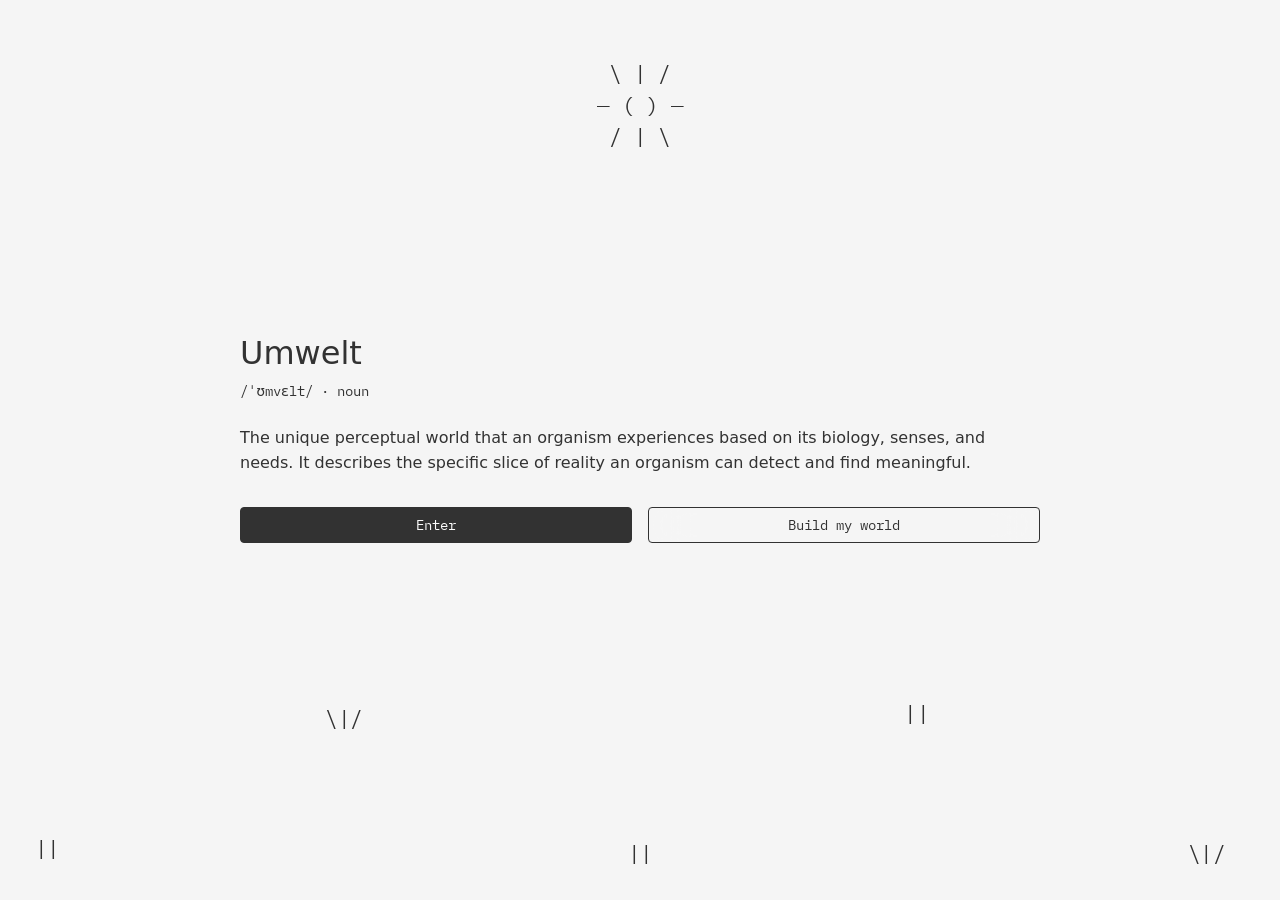
==== commit 7b3b8ca0: "Polish inventory, onboarding, and garden wildlife" ====
--- a/index.html
+++ b/index.html
@@ -54,6 +54,12 @@
   .heart{opacity:0;font-size:16px;animation:heartUp 1.5s ease-out forwards}
   @keyframes heartUp{0%{opacity:0;transform:translateY(0)}15%{opacity:1}100%{opacity:0;transform:translateY(-46px)}}
   .shroom,.shroom *{pointer-events:none}
+  .shroom{transition:opacity 1.4s ease-out}
+  .shroom.fading{opacity:0}
+  #rain{position:fixed;inset:0;overflow:hidden;pointer-events:none;color:var(--ink)}
+  #rain i{position:absolute;left:var(--x);top:var(--y);width:1px;height:14px;background:currentColor;opacity:.16;animation:rainfall var(--speed) linear var(--delay) infinite}
+  @keyframes rainfall{from{transform:translate(0,-32px) rotate(13deg)}to{transform:translate(-85px,100vh) rotate(13deg)}}
+  @media (prefers-reduced-motion:reduce){#rain i{animation:none;transform:rotate(13deg)}.shroom{transition:none}}
   .spr{fill:var(--ink)}
   .sh-in{transform-box:fill-box;transform-origin:50% 100%;transform:scale(var(--k,1));transition:transform 1.6s ease}
   .sh-in.enter{animation:shgrow 1.6s ease-out both}
@@ -69,14 +75,12 @@
   .caption{font:400 11px var(--sans);fill:var(--ink);text-anchor:middle}
   .empty{font:400 14px var(--mono);fill:var(--ink);text-anchor:middle}
   .compost-ascii{text-anchor:middle}
+  .seed-dig-target{fill:transparent;pointer-events:all;cursor:var(--cur-shovel,pointer)}
+  .seed-dig-target:focus-visible{stroke:var(--ink);stroke-width:var(--stroke-weight,1.5)}
   .compost-ascii.sprout{transform-box:fill-box;transform-origin:50% 100%;animation:sprout 1.5s cubic-bezier(.2,.7,.2,1) both}
   @keyframes sprout{0%{opacity:0;transform:translateY(12px) scale(.55)}100%{opacity:1;transform:none}}
   @media (prefers-reduced-motion: reduce){.compost-ascii.sprout{animation:none}}
   .flower-ascii{text-anchor:middle}
-  .flower.earned{outline:none}
-  .flower.earned .fhit{fill:transparent;stroke:none;pointer-events:all}
-  .flower.earned:focus-visible .fhit{stroke:var(--ink);stroke-width:var(--stroke-weight,1.5)}
-  .tip.ui{font-family:var(--ui);font-size:15px;line-height:1.4}
   .tile rect{fill:var(--tile);stroke:var(--line);stroke-width:var(--sw,1.25)}
   .tile.blank rect{fill:var(--bg)}
   .tile .mono{font:500 14px var(--mono);fill:#333}
@@ -332,6 +336,16 @@
   :root[data-theme] .gmenu button.gitem{display:block;width:100%;box-sizing:border-box;text-align:left;border:0;border-radius:4px;background:transparent;backdrop-filter:none;-webkit-backdrop-filter:none;color:var(--ink);font:400 14px/21px var(--mono);padding:5px 8px;margin:0 0 4px;cursor:pointer}
   :root[data-theme] .gmenu button.gitem:hover,:root[data-theme] .gmenu button.gitem:focus-visible{background:color-mix(in srgb,var(--ink) 10%,transparent);outline:none}
   #dlg-rename{min-height:210px}
+  #field-guide{width:min(640px,calc(100vw - 32px));height:auto;max-height:calc(100dvh - 40px);overflow:hidden}
+  #field-guide h2{margin:0 0 16px;padding-inline:32px}
+  .guide-body{width:100%;min-height:0;overflow:auto;padding-right:10px;box-sizing:border-box}
+  .guide-body h3{font:600 14px var(--mono);margin:20px 0 8px}
+  .guide-body h3:first-child{margin-top:0}
+  .guide-grid{display:grid;grid-template-columns:repeat(auto-fit,minmax(114px,1fr));gap:8px}
+  .guide-grid figure{margin:0;display:grid;gap:5px;align-content:start;text-align:center}
+  .guide-grid svg{display:block;width:100%;height:auto;aspect-ratio:1;box-sizing:border-box;border:1px solid var(--line);border-radius:4px}
+  .guide-grid figcaption{visibility:hidden;font:400 12px/1.3 var(--mono)}
+  .guide-grid figure:is(:hover,:focus-visible) figcaption{visibility:visible}
   .rename-input{width:100%;box-sizing:border-box;margin:20px 0 0;font:400 14px/21px var(--mono);color:var(--ink);background:transparent;border:1px solid var(--ink);border-radius:4px;padding:5px 10px}
   .rename-input:focus-visible{outline:2px solid var(--ink);outline-offset:2px}
   #dlg-rename .actions{margin-top:auto;padding-top:20px}
@@ -362,6 +376,13 @@
 
   /* ===== Compost panel: Offboard Queue, Deleted Apps, Deleted Accounts ===== */
   .cmenu{width:300px;padding-bottom:16px}
+  #inventory-add{display:grid;gap:7px;margin:0 0 16px}
+  #inventory-add h4{margin:0;font:400 14px/1.2 var(--ui)}
+  #inventory-add input{min-width:0;padding:6px 8px;background:var(--bg);color:var(--ink);font:inherit;border:1px solid var(--ink);border-radius:4px}
+  #inventory-status{margin:0;overflow-wrap:anywhere}
+  .inventory-item{display:flex;align-items:center;gap:8px;margin:8px 0}
+  .inventory-item span,.inventory-item a{flex:1;overflow-wrap:anywhere}
+  .inventory-item button{flex:none}
   #cmenu-body h4{margin:16px 0 8px;font:400 14px/1.2 var(--ui)}
   #cmenu-body h4:first-child{margin-top:0}
   .cgrid{display:flex;flex-wrap:wrap;gap:8px}
@@ -490,17 +511,19 @@
   :root[data-theme] dialog.ios button.ia-b.red{color:var(--ink);font-weight:600}
   @media (prefers-reduced-motion: reduce){dialog.ios[open],dialog.ios.closing,.bw-modal,.bw-dim,.ios-alert-wrap,.ios-alert{animation:none}}
 </style>
-<link rel="stylesheet" href="controls.css?v=20261122-neutral-focus">
+<link rel="stylesheet" href="controls.css?v=20261123-scrollbar">
 </head>
 <body>
 <svg id="stage" viewBox="0 0 1440 1024" preserveAspectRatio="xMidYMid meet" role="group" aria-label="Your habitat"></svg>
+
+<div id="rain" hidden aria-hidden="true"></div>
 
 <header class="top">
   <div class="tabs" id="tabs" role="tablist" aria-label="Habitat views">
     <div class="gwrap">
       <button class="btn" role="tab" id="tab-garden" aria-selected="true" aria-expanded="false" aria-controls="gmenu"><span id="gname">My World</span><svg class="chev" viewBox="0 0 24 24" aria-hidden="true"><path d="M9 6l6 6-6 6"/></svg></button>
     </div>
-    <button class="btn" role="tab" id="tab-compost" aria-selected="false" aria-expanded="false" aria-controls="cmenu">Queue<svg class="chev" viewBox="0 0 24 24" aria-hidden="true"><path d="M9 6l6 6-6 6"/></svg></button>
+    <button class="btn" role="tab" id="tab-compost" aria-selected="false" aria-expanded="false" aria-controls="cmenu">Inventory<svg class="chev" viewBox="0 0 24 24" aria-hidden="true"><path d="M9 6l6 6-6 6"/></svg></button>
   </div>
   <div class="btn on vtag" id="vtag" hidden><svg viewBox="0 0 24 24" aria-hidden="true"><path d="M2 12s3.6-7 10-7 10 7 10 7-3.6 7-10 7S2 12 2 12z"/><circle cx="12" cy="12" r="3"/></svg><span id="vtag-name"></span></div>
   <button class="btn stroll" id="stroll">Explore</button>
@@ -514,16 +537,26 @@
   <svg class="gshape" id="gshape" viewBox="0 0 236 150" role="group" tabindex="0" aria-label="World map. Click your outline to navigate, or use the arrow keys to pan."></svg>
   <dl class="gfacts" id="gfacts"></dl>
   <div role="group" aria-label="Garden actions">
+    <button class="gitem" id="g-guide" aria-haspopup="dialog">Field Guide</button>
     <button class="gitem" id="g-rename">Rename</button>
     <button class="gitem" id="g-exit">Exit</button>
   </div>
 </aside>
 
-<aside class="gmenu cmenu" id="cmenu" hidden aria-label="Queue">
+<aside class="gmenu cmenu" id="cmenu" hidden aria-label="Inventory">
   <div class="ghead">
-    <h3>Queue</h3>
+    <h3>Inventory</h3>
     <button class="gclose" id="cpanel-close" aria-label="Collapse panel"><svg viewBox="0 0 24 24" aria-hidden="true"><path d="M15 6l-6 6 6 6"/></svg></button>
   </div>
+  <form id="inventory-add" aria-labelledby="inventory-add-title">
+    <h4 id="inventory-add-title">Add</h4>
+    <label for="inventory-entry">App name or site link (optional)</label>
+    <input id="inventory-entry" name="entry" placeholder="e.g. Notion or https://are.na" maxlength="2048">
+    <label for="inventory-category">Category</label>
+    <input id="inventory-category" name="category" maxlength="32" placeholder="e.g. Creative projects" required>
+    <button class="btn" type="submit">Add</button>
+    <p id="inventory-status" role="status" hidden></p>
+  </form>
   <div id="cmenu-body"></div>
 </aside>
 
@@ -576,7 +609,7 @@
   <div class="mn-main"><p id="mn-text">This application doesn’t allow data export on mobile.</p></div>
   <div class="actions col">
     <button class="btn" id="mn-anyway">Delete Anyway</button>
-    <button class="btn on" id="mn-queue">Add to Offboard Queue</button>
+    <button class="btn on" id="mn-queue">Add to Inventory</button>
   </div>
 </dialog>
 
@@ -646,6 +679,12 @@
   <div class="osbtns"><button class="osb big" id="os-deny">Don’t Allow</button><button class="osb big blue" id="os-allow">Allow</button></div>
 </dialog>
 
+<dialog class="card" id="field-guide" aria-labelledby="guide-title">
+  <button class="icon-btn dlg-x" id="guide-close" aria-label="Close field guide"><svg viewBox="0 0 24 24" aria-hidden="true"><path d="M5 5l14 14M19 5L5 19"/></svg></button>
+  <h2 id="guide-title">Field Guide</h2>
+  <div class="guide-body" id="guide-body"></div>
+</dialog>
+
 <dialog id="dlg-rename" aria-labelledby="rename-title">
   <div class="dlg-head">
     <button class="icon-btn" id="rename-x" aria-label="Close"><svg viewBox="0 0 24 24"><path d="M5 5l14 14M19 5L5 19"/></svg></button>
@@ -659,6 +698,7 @@
 </dialog>
 
 
+<script src="app-names.js"></script>
 <script>
 /* ---------- Sample garden ---------- */
 const NS = 'http://www.w3.org/2000/svg';
@@ -713,32 +753,19 @@
 const MONTHS = ['January','February','March','April','May','June','July','August','September','October','November','December'];
 const normName = s => String(s).toLowerCase().replace(/\.(app|exe|dmg|apk)$/,'').replace(/[^a-z0-9]+/g,'');   // icons/<this>.png, e.g. icons/googlechrome.png
 /* Every file that exists in /icons (matches the folder). Names are matched against this list first. */
-const KNOWN_ICONS = new Set(('affinity anki applehealth applemail applemusic applephotos arcbrowser arena asana bofa canva capcut claude codex coinbase confluence cosmos cursor discord doordash dropbox duckduckgo duolingo evernote facebook facetune figma firefox freeform gmail goodnotes googlechrome googledrive googlephotos googletranslate granola icloud illustrator imessage inaturalist indesign instagram kakaotalk kalshi keep kiwibit lightroom linkedin livenation logseq lyft merlinbirdid milanote myfitnesspal notability notes notion npr obsidian onedrive onenote opentable operagx ottarai paper perplexity photoshop pinterest quizlet ramp reddit resy robinhood safari seatgeek siriusxm slack sofi spotify stubhub tiktok uber ubereats venmo voicememo vsco vscode whatsapp wisprflow x youtube').split(' '));
+const KNOWN_ICONS = new Set(('adobeacrobatdc adobeaftereffects adobecreativecloud adobemediaencoder affinity anki applebooks applehealth applemail applemaps applemusic applephotos applepodcasts appletv appstore arcbrowser arena asana automator bofa calculator calendar canva capcut chatgpt chess claude cleanmymac clock codex coinbase confluence contacts cosmos cursor dictionary discord doordash dropbox duckduckgo duolingo evernote facebook facetime facetune figma findmy firefox fontbook freeform games garageband gmail goodnotes googlechrome googledrive googlephotos googletranslate granola home icloud illustrator imagecapture imageplayground imessage imovie inaturalist indesign instagram iphonemirroring journal kakaotalk kalshi keep keynote kiwibit lightroom linkedin livenation logseq lyft merlinbirdid milanote missioncontrol myfitnesspal news notability notes notion npr numbers obsidian onedrive onenote opentable operagx ottarai pages paper passwords perplexity phone photobooth photoshop pinterest preview quicktimeplayer quizlet ramp reddit reminders resy robinhood safari seatgeek shortcuts siri siriusxm slack sofi spotify stickies stocks stubhub systemsettings textedit tiktok timemachine tips uber ubereats venmo voicememo vsco vscode weather whatsapp wisprflow x xcode youtube zoom').split(' '));
 /* Short or alternate names that should land on the icon files in /icons */
-const ICON_ALIAS = {visualstudiocode:'vscode', iclouddrive:'icloud', chrome:'googlechrome', arc:'arcbrowser', photos:'applephotos', mail:'applemail', email:'applemail', health:'applehealth', music:'applemusic',
+const ICON_ALIAS = {adobeillustrator:'illustrator', adobeindesign:'indesign', adobephotoshop:'photoshop', adobelightroom:'lightroom', visualstudiocode:'vscode', iclouddrive:'icloud', chrome:'googlechrome', arc:'arcbrowser', photos:'applephotos', mail:'applemail', email:'applemail', health:'applehealth', music:'applemusic',
   messages:'imessage', translate:'googletranslate', bankofamerica:'bofa', twitter:'x', merlin:'merlinbirdid', merlinbird:'merlinbirdid',
   opera:'operagx', sirius:'siriusxm', googlemail:'gmail', drive:'googledrive', fitnesspal:'myfitnesspal', inat:'inaturalist', kakao:'kakaotalk',
   ticketmaster:'livenation', googlekeep:'keep', applenotes:'notes', kiwibird:'kiwibit', kiwi:'kiwibit', otter:'ottarai', otterai:'ottarai',
   ubereat:'ubereats', voicememos:'voicememo', memo:'voicememo', memos:'voicememo', eats:'ubereats', duckduck:'duckduckgo', ddg:'duckduckgo', openetable:'opentable', wispr:'wisprflow', googletrans:'googletranslate'};
-const lev = (a, b) => {            // edit distance, for near-miss names (kiwibird / kiwibit)
-  if (Math.abs(a.length - b.length) > 2) return 9;
-  let prev = Array.from({length:b.length + 1}, (_, j) => j);
-  for (let i = 1; i <= a.length; i++){ const cur = [i]; for (let j = 1; j <= b.length; j++) cur[j] = Math.min(prev[j] + 1, cur[j-1] + 1, prev[j-1] + (a[i-1] === b[j-1] ? 0 : 1)); prev = cur; }
-  return prev[b.length];
-};
-function fuzzyIcon(k){
-  if (k.length < 5) return null;
-  const lim = k.length >= 8 ? 2 : 1; let best = null, bd = 9;
-  KNOWN_ICONS.forEach(f => { if (f.length < 4) return; const d = lev(k, f); if (d <= lim && d < bd){ best = f; bd = d; } });
-  return best;
-}
 function iconAlts(n){            // every file name worth trying, best first
-  const raw = String(n).trim(), k = normName(raw), first = normName(raw.split(/\s+/)[0]);
+  const raw = normalizeAppName(n), k = normName(raw);
   const generic = ['apple','google','microsoft','adobe','music','mobile','messenger','my','app','browser'];
   const keep = x => x && (x.length > 1 || KNOWN_ICONS.has(x)) && !generic.includes(x);
-  const list = [ICON_ALIAS[k], k, k.replace(/^(apple|google|microsoft|adobe|ms|my)/, ''), k.replace(/(app|browser|music|mobile|messenger)$/, ''), ICON_ALIAS[first], first].filter(keep);
-  let hits = list.filter(x => KNOWN_ICONS.has(x));
-  if (!hits.length){ const f = fuzzyIcon(k); if (f) hits = [f]; }
+  const list = [ICON_ALIAS[k], k, k.replace(/^(apple|google|microsoft|adobe|ms|my)/, ''), k.replace(/(app|browser|music|mobile|messenger)$/, '')].filter(keep);
+  const hits = list.filter(x => KNOWN_ICONS.has(x));
   const low = raw.toLowerCase();                                   // last resorts: other ways the file might be spelled
   const spell = [low.replace(/\s+/g, '-'), low.replace(/\s+/g, '_'), raw.replace(/\s+/g, '')].map(x => x.replace(/[^\w-]/g, '')).filter(x => x.length > 1);
   return [...new Set([...hits, ...list, ...spell])].map(ICO);
@@ -760,10 +787,10 @@
   const r = deg * Math.PI / 180;
   return {x: cx + dist * Math.sin(r), y: cy - dist * Math.cos(r)};
 }
-function dRadial(per){          // a hub with five rays; each ray ends in 1, 2 or 3 apps
+function dRadial(per, rays = [0,72,144,216,288]){          // a hub with five rays; each ray ends in 1, 2 or 3 apps
   const C = {1:{H:250,RAY:100}, 2:{H:300,RAY:100,SIDE:50,SPLAY:38}, 3:{H:327,RAY:105.325,STEM:67.714,SIDE:56.428}}[per];
   const hub = {x:0, y:-C.H}, names = ['TOP','UR','LR','LL','UL'], slots = [], segs = [{x1:0,y1:0,x2:0,y2:hub.y,when:null}];
-  [0,72,144,216,288].forEach((deg, i) => {
+  rays.forEach((deg, i) => {
     const id = names[i], n = polar(hub.x, hub.y, C.RAY, deg), ids = [];
     const add = (d, a, j) => { const p = polar(n.x, n.y, d, a); slots.push({id:id+j, x:p.x, y:p.y, rot:a, fx:n.x, fy:n.y}); ids.push(id+j); };
     if (per === 1){ slots.push({id:id+'0', x:n.x, y:n.y, rot:deg, fx:hub.x, fy:hub.y}); return; }
@@ -788,11 +815,11 @@
 }
 function dArc(n, R, H, span){   // apps fan out along an arc above the trunk
   const slots = [], segs = [{x1:0,y1:0,x2:0,y2:-H,when:null}];
-  for (let i = 0; i < n; i++){ const a = -span + 2*span*i/(n - 1), p = polar(0, -H, R, a); slots.push({id:'S'+i, x:p.x, y:p.y, rot:a, fx:0, fy:-H}); }
+  for (let i = 0; i < n; i++){ const a = -span + 2*span*i/(n - 1), p = polar(0, -H, R, a); slots.push({id:'S'+i, x:p.x, y:p.y, rot:0, fx:0, fy:-H}); }
   return {slots, segs};
 }
 function dComb(n){              // apps in one straight row, every one on its own stem
-  const H = 268, pitch = 44, slots = [], segs = [{x1:0,y1:0,x2:0,y2:-H,when:null}];
+  const H = 268, pitch = 54, slots = [], segs = [{x1:0,y1:0,x2:0,y2:-H,when:null}];
   for (let i = 0; i < n; i++) slots.push({id:'S'+i, x:(i - (n-1)/2) * pitch, y:-(H + 189), rot:0, fx:0, fy:-H});
   return {slots, segs};
 }
@@ -800,39 +827,181 @@
   const H = 200, slots = [], segs = [{x1:0,y1:0,x2:0,y2:-H,when:null}];
   let r = 125;
   while (slots.length < n){
-    const full = Math.max(3, Math.floor(Math.PI * r / 58) + 1), count = Math.min(full, n - slots.length), step = 170 / (full - 1);
+    const full = Math.max(3, Math.floor(Math.PI * r / 65) + 1), count = Math.min(full, n - slots.length), step = 170 / (full - 1);
     for (let i = 0; i < count; i++){ const a = (i - (count - 1)/2) * step, p = polar(0, -H, r, a); slots.push({id:'S'+slots.length, x:p.x, y:p.y, rot:a, fx:0, fy:-H}); }
     r += 62;
   }
+  return {slots, segs, minScale:1};
+}
+function dTaperedSeven(){
+  const slots = [{id:'T', x:0, y:-490, rot:0, fx:0, fy:-400}];
+  const segs = [{x1:0,y1:0,x2:0,y2:-400,when:null}];
+  const tiers = [
+    {anchor:-334, length:110, angle:29, rotation:30},
+    {anchor:-259, length:150, angle:45, rotation:45},
+    {anchor:-200, length:180, angle:60, rotation:30}
+  ];
+  tiers.forEach(({anchor, length, angle, rotation}, index) => {
+    [-1, 1].forEach(side => {
+      const point = polar(0, anchor, length, angle * side);
+      slots.push({id:`B${index}-${side}`, ...point, rot:rotation * side, fx:0, fy:anchor});
+    });
+  });
   return {slots, segs};
 }
-function makeGeom(d){
-  const g = d.k === 'radial1' ? dRadial(1) : d.k === 'radial2' ? dRadial(2) : d.k === 'radial3' ? dRadial(3)
-    : d.k === 'ladder' ? dLadder(d.L, 'sym') : d.k === 'twin' ? dLadder(d.L, 'twin') : d.k === 'lean' ? dLadder(d.L, 'lean')
-    : d.k === 'arc7' ? dArc(7, 165, 240, 72) : d.k === 'arc9' ? dArc(9, 190, 270, 90) : d.k === 'comb10' ? dComb(10) : dRings(d.n);
+function dAlternatingForks({base, pitch, stagger, reach, rise, tips}){
+  const tiers = 3, slots = [], segs = [
+    {x1:0, y1:0, x2:0, y2:-(base + (tiers - 1) * pitch + stagger), when:null}
+  ];
+  for (let tier = 0; tier < tiers; tier++){
+    for (const side of [-1, 1]){
+      const stemY = -(base + (tiers - 1 - tier) * pitch + (side < 0 ? stagger : 0));
+      const x = side * reach, y = stemY - rise;
+      const ids = tips.map(({out, up, rotation}, tip) => {
+        const id = `B${tier}-${side}-${tip}`;
+        slots.push({id, x:x + side * out, y:y - up, rot:side * rotation, fx:x, fy:y});
+        return id;
+      });
+      segs.push({x1:0,y1:stemY,x2:x,y2:y,when:ids});
+    }
+  }
+  return {slots, segs, preserveTileSpacing:true};
+}
+function dAlternatingPairs(){
+  // A 45° branch repeats up each side, with the right side offset by half a tier.
+  return dAlternatingForks({
+    base:143, pitch:104, stagger:48, reach:64, rise:64,
+    tips:[{out:15, up:54.5, rotation:15}, {out:54.5, up:15, rotation:-15}]
+  });
+}
+function dAlternatingTriples(){
+  return dAlternatingForks({
+    base:86, pitch:124, stagger:67, reach:58, rise:69.5,
+    tips:[{out:55.5, up:-10, rotation:10}, {out:43.5, up:52, rotation:41}, {out:-19, up:53, rotation:-20}]
+  });
+}
+function dBranched(levels, per, style, crown){
+  const slots = [], segs = [];
+  const add = (x, y, rot, fx, fy) => {
+    const id = 'S' + slots.length;
+    slots.push({id, x, y, rot, fx, fy});
+    return id;
+  };
+  const tapered = style === 'taper';
+  const staggered = style === 'stagger' || style === 'lean';
+  const pitch = per === 3 ? 145 : 92;
+  const crownGap = crown ? 132 : 46;
+  const top = -(175 + crownGap + pitch * (levels - 1) + (staggered ? 42 : 0));
+  segs.push({x1:0,y1:0,x2:0,y2:top,when:null});
+  if (crown % 2) add(0, top - (crown === 3 ? 110 : 65), 0, 0, top);
+  if (crown >= 2){
+    add(-30, top - 58, -30, 0, top);
+    add(30, top - 58, 30, 0, top);
+  }
+  for (let level = 0; level < levels; level++){
+    for (const side of [-1, 1]){
+      const y = top + crownGap + pitch * level + (staggered && side === 1 ? 42 : 0);
+      const reach = tapered ? 42 + level * 45 : 64;
+      const rise = style === 'lean' ? (side === 1 ? 82 : 42) : 50;
+      const x = side * reach, tip = y - rise;
+      if (per === 1){
+        add(x, tip, side * (tapered && level === 1 ? 45 : 30), 0, y);
+        continue;
+      }
+      const ids = [
+        add(x - side * 17, tip - 55, -side * 16, x, tip),
+        add(x + side * 45, tip - 21, side * 28, x, tip)
+      ];
+      if (per === 3) ids.push(add(x + side * 31, tip + 35, side * 43, x, tip));
+      segs.push({x1:0,y1:y,x2:x,y2:tip,when:ids});
+    }
+  }
+  return {slots, segs, preserveTileSpacing:true};
+}
+
+/* Group the sheet's forms by the number of app positions they provide. */
+const INFLORESCENCES = [
+  [3, [() => dRadial(1, [0,72,288])]],
+  [5, [() => dRadial(1)]],
+  [7, [dTaperedSeven]],
+  [8, [() => dLadder(4, 'twin'), () => dLadder(4, 'lean')]],
+  [9, [() => dLadder(4, 'sym'), () => dArc(9, 196, 270, 90), () => dComb(9)]],
+  [10, [() => dRadial(2)]],
+  [12, [dAlternatingPairs, () => dBranched(3, 2, 'lean', 0)]],
+  [14, [() => dBranched(3, 2, 'sym', 2), () => dBranched(3, 2, 'taper', 2)]],
+  [15, [() => dRadial(3), () => dBranched(2, 3, 'sym', 3)]],
+  [18, [dAlternatingTriples, () => dBranched(3, 3, 'lean', 0)]],
+  [19, [() => dBranched(3, 3, 'taper', 1)]]
+];
+function pickDesign(count, seed){
+  const group = INFLORESCENCES.find(([capacity]) => capacity >= count);
+  if (!group) return {key:`rings-${count}`, geometry:() => dRings(count)};
+  const [capacity, variants] = group;
+  const variant = Math.floor(hash(seed, 5, 5) * variants.length);
+  return {key:`${capacity}-${variant}`, geometry:variants[variant]};
+}
+function minimumSlotSpacing(slots){
+  let spacing = Infinity;
+  for (let i = 0; i < slots.length; i++){
+    for (let j = i + 1; j < slots.length; j++){
+      spacing = Math.min(spacing, Math.hypot(slots[i].x - slots[j].x, slots[i].y - slots[j].y));
+    }
+  }
+  return spacing;
+}
+function balancedSlots(slots, count){
+  if (!count || slots.length === count) return slots.slice(0, count);
+  const bounds = slots.reduce((box, slot) => ({
+    left:Math.min(box.left, slot.x), right:Math.max(box.right, slot.x),
+    top:Math.min(box.top, slot.y), bottom:Math.max(box.bottom, slot.y)
+  }), {left:Infinity,right:-Infinity,top:Infinity,bottom:-Infinity});
+  const width = bounds.right - bounds.left || 1, height = bounds.bottom - bounds.top || 1;
+  const center = slots.reduce((sum, slot) => sum + slot.x, 0) / slots.length;
+  let best = [], bestScore = -Infinity;
+  // Compare the small number of possible omissions between catalog capacities.
+  function choose(start, selected){
+    if (selected.length === count){
+      const xs = selected.map(slot => slot.x), ys = selected.map(slot => slot.y);
+      const drift = Math.abs(xs.reduce((sum,x) => sum+x, 0) / count - center) / width;
+      const coverage = (Math.max(...xs) - Math.min(...xs)) / width
+        + (Math.max(...ys) - Math.min(...ys)) / height;
+      const score = coverage - 3 * drift + Math.min(minimumSlotSpacing(selected) / 56, 1.5);
+      if (score > bestScore){ bestScore = score; best = [...selected]; }
+      return;
+    }
+    for (let i = start; i <= slots.length - (count - selected.length); i++){
+      selected.push(slots[i]);
+      choose(i + 1, selected);
+      selected.pop();
+    }
+  }
+  choose(0, []);
+  return best;
+}
+function fitTreeApps(tree, apps, seed){
+  const design = pickDesign(apps.length, seed);
+  if (tree.design === design.key && tree.appCount === apps.length) return false;
+  const changedForm = tree.design !== design.key;
+  const geom = design.geometry();
+  const slots = balancedSlots(geom.slots, apps.length);
   let minY = 0, hw = 0;
-  g.slots.forEach(s => { minY = Math.min(minY, s.y - 30); hw = Math.max(hw, Math.abs(s.x) + 30); });
-  g.minY = minY; g.hw = hw;
-  return g;
-}
-/* The smallest design that holds every app; where two designs hold the same number, the category picks one so neighbours differ. */
-function pickDesign(n, seed){
-  const h = hash(seed, 5, 5);
-  if (n <= 5)  return {k:'radial1'};
-  if (n <= 7)  return {k:'arc7'};
-  if (n === 8) return {k: h < .5 ? 'twin' : 'lean', L:4};
-  if (n === 9) return h < .5 ? {k:'ladder', L:4} : {k:'arc9'};
-  if (n === 10) return {k: h < .5 ? 'comb10' : 'radial2'};
-  if (n <= 15) return h < .5 ? {k:'radial3'} : {k:'ladder', L:Math.ceil((n - 1) / 2)};
-  return {k:'rings', n};
-}
-
+  geom.slots.forEach(slot => {
+    minY = Math.min(minY, slot.y - 30);
+    hw = Math.max(hw, Math.abs(slot.x) + 30);
+  });
+  tree.design = design.key;
+  tree.appCount = apps.length;
+  const tileDiagonal = 40 * Math.SQRT2;
+  tree.geom = {...geom, minY, hw, minScale:Math.max(geom.minScale || 0, tileDiagonal / minimumSlotSpacing(slots))};
+  apps.forEach((app, index) => { app.slot = slots[index].id; });
+  return changedForm;
+}
 /* ---------- Sample garden (used until onboarding has saved one) ---------- */
 function fromCategories(cats, pfx){
   const trees = [], apps = []; let n = 0;
-  cats.filter(c => c && Array.isArray(c.apps) && c.apps.length).forEach((c, ci) => {
+  groupTreeCategories(cats.filter(c => c && Array.isArray(c.apps))).forEach((c, ci) => {
     const id = pfx + 't' + ci, name = String(c.name || 'Garden');
-    trees.push({id, name, design:pickDesign(c.apps.length, ci + 1)});
+    trees.push({id, name});
     c.apps.forEach(raw => {
       n++; const nm = String(raw);
       apps.push({id:pfx+'a'+n, name:nm, label:nm, tree:id, kind:name, gb:+(.1 + hash(n,7,3) * hash(n,7,3) * 9).toFixed(1),
@@ -842,15 +1011,29 @@
   return {trees, apps};
 }
 function buildData(){
-  if (SETUP) return {...fromCategories(SETUP.categories, ''), assign:true};
+  if (SETUP){
+    const seen = new Set();
+    const categories = SETUP.categories.filter(c => c && Array.isArray(c.apps)).map(c => ({
+      ...c,
+      apps:c.apps.map(normalizeAppName).filter(name => {
+        const key = appNameKey(name);
+        if (!key || seen.has(key)) return false;
+        seen.add(key);
+        return true;
+      })
+    }));
+    return {...fromCategories(categories, ''), assign:true};
+  }
   return {
-    trees:[{id:'collect', name:'Collecting Thoughts', design:{k:'radial3'}}, {id:'create', name:'Creating Things', design:{k:'ladder', L:4}}],
+    trees:[{id:'collect', name:'Collecting Thoughts'}, {id:'create', name:'Creating Things'}],
     apps:APPS0.map(a => ({...a})), assign:false
   };
 }
-function assemble(d){                    // draw each tree's geometry and (for generated gardens) seat every app in a slot
-  d.trees.forEach(t => { t.geom = makeGeom(t.design); });
-  if (d.assign) d.trees.forEach(t => d.apps.filter(a => a.tree === t.id).forEach((a, i) => { a.slot = t.geom.slots[i].id; }));
+function assemble(d){
+  d.trees.forEach((tree, index) => {
+    const apps = d.apps.filter(app => app.tree === tree.id && (d.assign || app.slot));
+    fitTreeApps(tree, apps, index + 1);
+  });
   return d;
 }
 
@@ -863,7 +1046,8 @@
     const r = Math.floor(i / cols), c = i - r * cols, inRow = r === rows - 1 ? N - r * cols : cols;     // the last row is centred
     t.cx = 720 - inRow * CELL_W / 2 + c * CELL_W + CELL_W / 2 + (hash(i, seed, 11) - .5) * 160;
     t.baseY = top + r * CELL_H + (CELL_H - 75) + (stagger ? (c % 2 ? -SH : SH) : 0) + (hash(i, seed, 12) - .5) * 160;
-    t.scale = Math.min(1, 520 / -t.geom.minY, 215 / t.geom.hw);                                         // very tall or wide trees shrink a little
+    const fit = Math.min(1, 520 / -t.geom.minY, 215 / t.geom.hw);
+    t.scale = Math.max(fit, t.geom.minScale || 0);                                         // very tall or wide trees shrink a little
   });
   return {cols, rows, fit:1};                                                                           // the habitat opens at full size; zoom out or pan to see the rest
 }
@@ -880,9 +1064,7 @@
 const AMBIENT = [
   [628,880,['||']],[866,671,['||']],[77,373,['||']],[1176,373,['||']],[1390,155,['||']],
   [310,155,['\\|/']],[1346,671,['\\|/']],[96,880,['\\|/']],[310,671,['\\|/']],[1132,880,['\\|/']],
-  [1230,448,F_HASH],[246,745,F_VVV],[805,120,F_RING]
 ];
-const SPOTS = [[140,520],[1180,590],[1300,770],[740,600],[150,690],[1250,230],[80,230],[1090,190]];
 
 /* Compost: the layout from the Figma compost frame. Three rows of branches; `top` is the horizontal run, `c` the stem. */
 const COMPOST_GROUPS = [
@@ -915,25 +1097,15 @@
   beds: COMPOST_GROUPS.map(g => ({slots:g.tiles.map(() => null), flower:null})),   // each flower bed has boxes to fill with apps
   pile: [],           // pruned apps waiting to be dragged into a bed
   queue: [],          // apps added to the Offboard Queue (from the phone, where nothing can be exported)
-  stock: [],          // flowers dug up and ready to plant (each is its lines of ASCII)
   cmode:null, lastCmode:'plant',
-  flowers: [],        // flowers planted in the habitat: {lines, spot, fresh}
   mode:null, lastMode:'prune', view:'garden', zoom:1, panX:0, panY:0, hand:true,
   pending:null, fresh:new Set(), visit:null, own:null,
   critters:[],        // little animals wandering the habitat
-  shrooms:[]          // mushrooms growing beside the compost beds
+  shrooms:[],         // mushrooms growing after rain
+  rainCycle:null
 };
 const LAYOUT = layoutTrees(state.trees);
 state.zoom = LAYOUT.fit;
-let USER_SPOTS = SPOTS, AMBIENT_USE = AMBIENT;
-function setSpots(custom){
-  if (custom || SETUP){      // with several trees the habitat has no fixed gaps, so flowers go beside each trunk instead
-    USER_SPOTS = state.trees.map(t => [t.cx - 165, t.baseY - 140]);
-    AMBIENT_USE = AMBIENT.filter(([,,l]) => l.length === 1).concat(state.trees.flatMap((t, i) =>
-      hash(i,3,3) < .7 ? [[t.cx + 105, t.baseY - 140, FLOWERS[Math.floor(hash(i,4,4) * FLOWERS.length)]]] : []));
-  } else { USER_SPOTS = SPOTS; AMBIENT_USE = AMBIENT; }
-}
-setSpots(false);
 /* Each view remembers where you left it */
 const viewPos = {};
 function setView(v){
@@ -961,10 +1133,6 @@
   if (!app.img) return mono;
   return mono + `<image href="${esc(app.img)}" x="0" y="0" width="40" height="40" preserveAspectRatio="xMidYMid slice" clip-path="url(#${clipId})" data-alt="${esc((app.alts||[]).join('|'))}" onload="this.previousElementSibling.style.display='none'" onerror="iconNext(this)"/>`;
 }
-function flowerSvg(lines){
-  const y0 = 22 - (lines.length - 1) * 3.8;
-  return `<svg viewBox="0 0 40 40" aria-hidden="true"><rect x=".5" y=".5" width="39" height="39" rx="4"/><text xml:space="preserve">${lines.map((l,i)=>`<tspan x="20" y="${(y0+i*7.6).toFixed(1)}">${esc(l)}</tspan>`).join('')}</text></svg>`;
-}
 function tileSvg(app){
   const id = 'clip-'+app.id;
   return `<svg viewBox="0 0 40 40" aria-hidden="true"><defs><clipPath id="${id}"><rect x=".5" y=".5" width="39" height="39" rx="4"/></clipPath></defs><rect x=".5" y=".5" width="39" height="39" rx="4"/>${glyph(app,id)}</svg>`;
@@ -1004,14 +1172,26 @@
   const treeScale = Number(t.scale.toFixed(3));
   const tileScale = 1 / treeScale; // Fit the branches without shrinking their app tiles.
   g.slots.forEach(sl => { if (occupant(t.id, sl.id)) occ.add(sl.id); });
+  if (occ.size < MIN_TREE_APPS){
+    const apps = plantedApps(t);
+    return apps.map((app, index) => tile(app, t.cx + (index - (apps.length - 1) / 2) * 60, t.baseY - 150)).join('');
+  }
   let out = '';
-  g.segs.forEach(sg => { if (!sg.when || sg.when.some(id => occ.has(id))) out += line(sg.x1, sg.y1, sg.x2, sg.y2); });
-  out += dot(0, 0);
+  const joints = new Map();
+  const markJoint = (x, y) => joints.set(`${x.toFixed(2)},${y.toFixed(2)}`, [x,y]);
+  markJoint(0, 0);
+  g.segs.forEach(sg => {
+    if (sg.when && !sg.when.some(id => occ.has(id))) return;
+    out += line(sg.x1, sg.y1, sg.x2, sg.y2);
+    if (sg.when) markJoint(sg.x1, sg.y1);
+  });
   g.slots.forEach(sl => {
     const a = occupant(t.id, sl.id); if (!a) return;
     out += state.visit ? line(sl.fx, sl.fy, sl.x, sl.y) : stem(a, sl);
+    markJoint(sl.fx, sl.fy);
     tiles.push(tile(a, sl.x, sl.y, {rot:sl.rot, scale:tileScale}));
   });
+  for (const [x,y] of joints.values()) out += dot(x, y);
   const hoverPaths = [...out.matchAll(/<path class="tree-line" d="([^"]+)"/g)]
     .map(match => `<path class="tree-hover-area" d="${match[1]}"/>`).join('');
   return `<g class="tree-group"  tabindex="0" role="group" aria-label="${esc(t.name)}"><g class="tree" data-tree="${t.id}" transform="translate(${t.cx} ${t.baseY}) scale(${treeScale})"><g class="sway">${hoverPaths}${out}${tiles.join('')}</g></g></g>`;
@@ -1034,7 +1214,7 @@
   stage.setAttribute('viewBox', `${VB.x.toFixed(1)} ${VB.y.toFixed(1)} ${VB.w.toFixed(1)} ${VB.h.toFixed(1)}`);
 }
 const fscale = r => Math.min(r.width / VB.w, r.height / VB.h);
-const TILE_W = 1440, TILE_H = 1024, GRASS_BASE = AMBIENT.filter(([,,l])=>l.length===1);
+const TILE_W = 1440, TILE_H = 1024, GRASS_BASE = AMBIENT;
 function grassTile(i, j){            // the habitat's own tufts, repeated with a little jitter, plus a few extra
   let out = '';
   GRASS_BASE.forEach(([x,y,l],k)=>{
@@ -1276,6 +1456,7 @@
   } catch (e) {}
   const own = {
     own:true,
+    private:SETUP?.visibility === 'private',
     pattern:MY_PLOT.pattern,
     pts:MY_PLOT.pts || [
       [-.29,-.14],[-.27,-.31],[-.1,-.43],[.04,-.4],[.14,-.34],[.28,-.37],
@@ -1295,7 +1476,7 @@
   strollPlots = null;
   if (state.view === 'stroll') render();
 });
-const ensureWorld = (fresh = true) => { ensureGrass(); ensureGround(fresh); };
+const ensureWorld = () => ensureGrass();
 let worldQueued = false;
 const queueWorld = () => { if (worldQueued) return; worldQueued = true; requestAnimationFrame(() => { worldQueued = false; ensureWorld(); }); };
 fitView();
@@ -1313,24 +1494,11 @@
 }
 setInterval(() => windStep(), 450);
 
-/* In someone else's garden each flower was earned by offboarding apps: 3 for a small flower, 5 for a bigger one (generated, like the rest of their garden) */
-let EARNED_POOL = null;                    // built on first use (the app lists it draws from are defined further down)
-function earnedBy(i, lines){
-  if (!EARNED_POOL) EARNED_POOL = [...new Set(CAT_POOL.flatMap(c => c.apps).concat(['X','Pinterest','Snapchat','Twitch','Netflix','Hinge','Bumble','BeReal','YouTube','Threads']))];
-  const n = lines.length >= 4 ? 5 : 3, seed = (state.visit ? state.visit.i * 7 + state.visit.j : 0);
-  return EARNED_POOL.map((a, k) => [hash(seed, i, 700 + k), a]).sort((a, b) => a[0] - b[0]).slice(0, n).map(x => x[1]);
-}
-function earnedFlower(x, y, lines, i){
-  const list = earnedBy(i, lines), names = state.visit && state.visit.priv ? `${list.length} apps` : list.join(', '), w = Math.max(...lines.map(l => l.length)) * 14.4 + 36, h = lines.length * 24 + 10;
-  return `<g class="flower earned" tabindex="0" role="img" aria-label="Earned by offboarding ${esc(names)}" data-earned="${esc(names)}"><rect class="fhit" x="${(x - w/2).toFixed(1)}" y="${y + 4}" width="${w.toFixed(1)}" height="${h}" rx="4"/>${ascii(lines, x, y, 'flower-ascii')}</g>`;
-}
 function renderGarden(){
   let out = '<g id="grass" aria-hidden="true"></g>';
-  AMBIENT_USE.forEach(([x,y,l],i)=>{
-    if (l.length===1){ if (!nearTree(x, y)) out += grassText(l[0]==='||' ? 'b' : 't', x, y); }
-    else out += state.visit ? earnedFlower(x, y, l, i) : ascii(l,x,y,'flower-ascii');
+  GRASS_BASE.forEach(([x,y,[mark]]) => {
+    if (!nearTree(x, y)) out += grassText(mark === '||' ? 'b' : 't', x, y);
   });
-  state.flowers.forEach(f=>{ out += `<g class="flower ${f.fresh?'enter':''}">${ascii(f.lines, f.x, f.y - f.lines.length*12, 'flower-ascii')}</g>`; });
   out += state.trees.map(renderTree).join('');
   return out + (state.visit ? '' : renderCompost().replace('<g id="grass" aria-hidden="true"></g>', '')) + '<g id="critters" aria-hidden="true"></g>';
 }
@@ -1355,7 +1523,13 @@
     if (!bed.flower) return;
     const full = bed.slots.every(Boolean), grew = bed.grew; bed.grew = false;
     const lines = growthLines(bed.flower, bed.slots.filter(Boolean).length, bed.slots.length);
-    out += `<g class="bed${full ? ' full' : ''}" data-bed="${gi}">` + (lines ? ascii(lines, g.c, g.top - 48 - (lines.length-1)*24, 'compost-ascii' + (grew ? ' sprout' : '')) : '');
+    const flowerTop = g.top - 48 - (lines.length - 1) * 24;
+    out += `<g class="bed${full ? ' full' : ''}" data-bed="${gi}">` +
+      ascii(lines, g.c, flowerTop, 'compost-ascii' + (grew ? ' sprout' : ''));
+    if (state.mode === 'plant' || (state.view === 'compost' && state.cmode === 'plant')){
+      const width = Math.max(40, ...lines.map(line => line.length * 15 + 10));
+      out += `<rect class="seed-dig-target" data-dig-seed="${gi}" tabindex="0" role="button" aria-label="Dig up flower" x="${g.c - width / 2}" y="${flowerTop - 4}" width="${width}" height="${g.top - flowerTop - 12}" rx="4"/>`;
+    }
     g.tiles.forEach((x, k) => {
       const a = bed.slots[k], ty = g.top + 26.34;
       out += compostBranch(g.c, g.top, x) + dot(x, g.top+24);
@@ -1366,6 +1540,7 @@
   });
   return out;
 }
+const isPrivatePlot = plot => plot.private ?? !Array.isArray(plot.categories);
 function renderStroll(){
   const plots = getStrollPlots();
   return '<g id="plots">' + plots.map((plot, index) => {
@@ -1373,9 +1548,9 @@
     const name = own ? worldName() : plot.name;
     const label = esc(name);
     const chipHalf = Math.max(44, name.length * 4.3 + 12);
-    return `<g ${own ? '' : `data-plot="${index}" role="button" tabindex="0" aria-label="${label}"`} transform="translate(${plot.x} ${plot.y})">
-      ${own ? '' : `<title>${label}</title>`}
-      <path class="plot${own ? ' mine' : ''}" d="${plot.path}" fill-rule="evenodd" fill="url(#pat-${patId(plot.pattern, plot.angle)})"/>
+    const fill = isPrivatePlot(plot) ? 'var(--bg)' : `url(#pat-${patId(plot.pattern, plot.angle)})`;
+    return `<g data-world-name="${label}" ${own ? '' : `data-plot="${index}" role="button" tabindex="0" aria-label="${label}"`} transform="translate(${plot.x} ${plot.y})">
+      <path class="plot${own ? ' mine' : ''}" d="${plot.path}" fill-rule="evenodd" fill="${fill}"/>
       ${own ? `<g class="chip"><rect x="${-chipHalf}" y="-17" width="${chipHalf * 2}" height="34"/><text x="0" y="1">${label}</text></g>` : ''}
     </g>`;
   }).join('') + '</g>';
@@ -1557,72 +1732,89 @@
 }
 requestAnimationFrame(critterTick);
 
-/* -- compost mushrooms: now and then one grows in, each a different design, never too many at once -- */
+/* A short shower starts a small crop of mushrooms with individual lifetimes. */
+const MAX_MUSHROOMS = 3, MUSHROOM_FADE = 1.5;
 let shroomId = 0;
-const SHROOM_GAP = 120;
-const groundPos = (i, j) => hash(i, j, 601) > .3 ? null : [i * GT_W + 50 + hash(i, j, 602) * (GT_W - 100), j * GT_H + 90 + hash(i, j, 603) * (GT_H - 120)];
-function shroomSpotOk(x, y){
-  if (bedBoxes.some(b => x > b.x0 && x < b.x1 && y > b.y0 && y < b.y1)) return false;
-  if (state.shrooms.some(s => Math.hypot(s.x - x, s.y - y) < SHROOM_GAP)) return false;
-  const i = Math.floor(x / GT_W), j = Math.floor(y / GT_H);
-  for (let dj = -1; dj <= 1; dj++) for (let di = -1; di <= 1; di++){ const p = groundPos(i + di, j + dj); if (p && Math.hypot(p[0] - x, p[1] - y) < SHROOM_GAP) return false; }
-  return true;
-}
-function growShroom(gi){                // beside bed gi, or anywhere on screen when gi is -1
-  const g = gi >= 0 ? COMPOST_GROUPS[gi] : null, vw = visibleWorld();
-  let x, y, ok = false;
-  for (let n = 0; n < 40 && !ok; n++){
-    if (g){ x = g.c + rnd(-420, 420); y = Math.max(100, g.top + rnd(-60, 230)); } else { x = rnd(vw.x0 + 60, vw.x1 - 60); y = rnd(vw.y0 + 120, vw.y1 - 30); }
-    ok = shroomSpotOk(x, y);
-  }
-  if (!ok) return null;
-  const all = SHROOM_SPR.map((_, i) => i), used = new Set(state.shrooms.map(s => s.v)), free = all.filter(i => !used.has(i)), pool = free.length ? free : all;   // prefer a design that isn't out yet
-  const sh = {id:'sh' + (++shroomId), bed:gi, x, y, v:pool[Math.floor(Math.random() * pool.length)], fresh:true};
-  state.shrooms.push(sh); return sh;
-}
-let shroomNext = 20;
-setInterval(() => {                     // one grows in every so often while you look at the compost
-  return;   // no mushrooms in the nursery
-  if (--shroomNext > 0) return;
-  shroomNext = rnd(30, 60);
-  if (state.shrooms.length >= 12) return;
-  const sh = growShroom(-1), host = $('#shrooms'); if (sh && host) host.insertAdjacentHTML('beforeend', shroomMarkup(sh));
-}, 1000);
-function shroomMarkup(s){            // every mushroom is drawn at the same size; a new one just grows in
-  const sp = SHROOM_SPR[s.v], k = sp.k || SPR_K, w = sp.w * k, h = sp.h * k, enter = s.fresh; s.fresh = false;
-  return `<g class="shroom" data-sh="${s.id}" transform="translate(${s.x.toFixed(1)} ${s.y.toFixed(1)})"><g class="sh-in${enter ? ' enter' : ''}"${s.delay ? ` style="animation-delay:${s.delay.toFixed(2)}s"` : ''}><g class="spr" fill-rule="evenodd" transform="translate(${(-w/2).toFixed(1)} ${(-h).toFixed(1)}) scale(${k})">${sprPaths(sp.poses[0])}</g></g></g>`;
-}
-/* The compost ground is an endless canvas: a few mushrooms scattered over it, the same every time, filling in wherever you look */
-const GT_W = 330, GT_H = 270, groundTiles = new Set();
-const bedBoxes = COMPOST_GROUPS.map(g => ({x0:Math.min(...g.tiles) - 70, x1:Math.max(...g.tiles) + 70, y0:g.top - 48 - (g.mark.length - 1) * 24 - 50, y1:g.top + 26 + 52 + 50}));
-const clearOfBeds = (x, y) => !bedBoxes.some(b => x > b.x0 && x < b.x1 && y > b.y0 && y < b.y1);
-function groundTile(i, j, fresh){
-  const p = groundPos(i, j); if (!p) return '';
-  const [x, y] = p; if (!clearOfBeds(x, y)) return '';
-  return shroomMarkup({id:`g${i}_${j}`, v:Math.floor(hash(i, j, 604) * SHROOM_SPR.length), x, y, fresh, delay:fresh ? hash(i, j, 605) * .9 : 0});
-}
-function ensureGround(fresh = true){
-  const host = $('#ground'); if (!host || state.view !== 'compost') return;
-  const v = visibleWorld(), m = 150;
-  const i0 = Math.floor((v.x0 - m) / GT_W), i1 = Math.floor((v.x1 + m) / GT_W), j0 = Math.floor((v.y0 - m) / GT_H), j1 = Math.floor((v.y1 + m) / GT_H), need = new Set();
-  for (let j = j0; j <= j1; j++) for (let i = i0; i <= i1; i++) need.add(i + ',' + j);
-  need.forEach(key => { if (groundTiles.has(key)) return; const [i, j] = key.split(',').map(Number); groundTiles.add(key); host.insertAdjacentHTML('beforeend', `<g data-t="${key}">${groundTile(i, j, fresh)}</g>`); });
-  [...groundTiles].forEach(key => { const [i, j] = key.split(',').map(Number);
-    if (!need.has(key) && (i < i0 - 1 || i > i1 + 1 || j < j0 - 1 || j > j1 + 1)){ const g = host.querySelector(`[data-t="${key}"]`); if (g) g.remove(); groundTiles.delete(key); } });
-}
-
-let groundIntro = true;
+function clearOfBeds(x, y){
+  return COMPOST_GROUPS.every((g, i) => !state.beds[i].flower ||
+    x < g.tiles[0] - 55 || x > g.tiles[g.tiles.length - 1] + 55 ||
+    y < g.top - 190 || y > g.top + 85);
+}
+function growShroom(now){
+  const view = visibleWorld();
+  for (let n = 0; n < 30; n++){
+    const x = rnd(view.x0 + (view.x1 - view.x0) * .12, view.x1 - (view.x1 - view.x0) * .12);
+    const y = rnd(view.y0 + (view.y1 - view.y0) * .24, view.y1 - (view.y1 - view.y0) * .12);
+    if ((!state.visit && !clearOfBeds(x, y)) || nearTree(x, y)) continue;
+    if (state.shrooms.some(s => Math.hypot(s.x - x, s.y - y) < 140)) continue;
+    const available = SHROOM_SPR.map((_, i) => i).filter(i => !state.shrooms.some(s => s.v === i));
+    return {id:`sh${++shroomId}`, x, y, v:available[Math.floor(Math.random() * available.length)],
+      fadeAt:now + rnd(18, 42)};
+  }
+  return null;
+}
+function shroomMarkup(shroom, now, fresh = false){
+  const sp = SHROOM_SPR[shroom.v], k = sp.k || SPR_K;
+  const fading = now >= shroom.fadeAt;
+  return `<g class="shroom${fading ? ' fading' : ''}" data-sh="${shroom.id}" transform="translate(${shroom.x.toFixed(1)} ${shroom.y.toFixed(1)})"><g class="sh-in${fresh ? ' enter' : ''}"><g class="spr" fill-rule="evenodd" transform="translate(${-sp.w*k/2} ${-sp.h*k}) scale(${k})">${sprPaths(sp.poses[0])}</g></g></g>`;
+}
+const rainCycle = () => state.rainCycle ??= {clock:0, nextRain:rnd(45, 100), ends:0, sprouts:[]};
+function syncRain(){
+  const rain = $('#rain'), cycle = state.rainCycle;
+  const raining = state.view !== 'stroll' && cycle && cycle.ends > cycle.clock;
+  if (raining && rain.hidden){
+    rain.innerHTML = Array.from({length:40}, () =>
+      `<i style="--x:${rnd(0, 108)}%;--y:${rnd(-20, 95)}%;--speed:${rnd(.6, 1.1)}s;--delay:-${rnd(0, 1.3)}s"></i>`
+    ).join('');
+  }
+  rain.hidden = !raining;
+}
+function tickRain(){
+  const host = $('#shrooms');
+  if (!host || document.hidden) return;
+  const cycle = rainCycle(), now = cycle.clock += .5;
+  if (cycle.ends && now >= cycle.ends){
+    cycle.ends = 0;
+    cycle.nextRain = now + rnd(100, 220);
+    cycle.sprouts = Array.from({length:Math.floor(rnd(1, 4))}, (_, i) => now + rnd(1, 4) + i * 3);
+  } else if (!cycle.ends && now >= cycle.nextRain){
+    cycle.ends = now + rnd(5, 9);
+  }
+  syncRain();
+  state.shrooms = state.shrooms.filter(shroom => {
+    const sprite = host.querySelector(`[data-sh="${shroom.id}"]`);
+    if (now < shroom.fadeAt) return true;
+    if (now < shroom.fadeAt + MUSHROOM_FADE){ sprite?.classList.add('fading'); return true; }
+    sprite?.remove();
+    return false;
+  });
+  cycle.sprouts = cycle.sprouts.filter(time => {
+    if (now < time) return true;
+    if (state.shrooms.length < MAX_MUSHROOMS){
+      const shroom = growShroom(now);
+      if (shroom){
+        state.shrooms.push(shroom);
+        host.insertAdjacentHTML('beforeend', shroomMarkup(shroom, now, true));
+      }
+    }
+    return false;
+  });
+}
+setInterval(tickRain, 500);
+
 function render(){
   hideTip();
   if (state.hand){ state.mode = null; state.cmode = null; }                    // the hand and the tools are one group: only one is ever chosen
   else { if (!state.mode && !state.visit) state.mode = state.lastMode || 'prune'; if (!state.cmode) state.cmode = state.lastCmode || 'plant'; }
-  grassTiles.clear(); groundTiles.clear();
+  grassTiles.clear();
   stage.setAttribute('class', `view-${state.view} mode-${state.mode||'none'} ${state.hand?'pan':''} cm-${state.cmode}`);
   const world = state.view==='garden' ? renderGarden() : state.view==='compost' ? renderCompost() : renderStroll();
-  stage.innerHTML = `<defs><clipPath id="tileClip"><rect x=".5" y=".5" width="39" height="39" rx="4"/></clipPath>${patternDefs()}</defs><g id="world" transform="${transform()}">${world}</g>`;
+  const mushrooms = state.view === 'stroll' ? '' : `<g id="shrooms" aria-hidden="true">${state.shrooms.map(shroom => shroomMarkup(shroom, state.rainCycle?.clock || 0)).join('')}</g>`;
+  stage.innerHTML = `<defs><clipPath id="tileClip"><rect x=".5" y=".5" width="39" height="39" rx="4"/></clipPath>${patternDefs()}</defs><g id="world" transform="${transform()}">${world}${mushrooms}</g>`;
   const garden = state.view==='garden';
   if (garden) mountCritters();
-  ensureWorld(state.view === 'compost' && groundIntro ? !(groundIntro = false) : false);   // the mushrooms grow in the first time you arrive, not on every redraw
+  ensureWorld();
+  syncRain();
   const visiting = !!state.visit;
   const compost = state.view==='compost', trayOn = (garden && ['plant','water'].includes(state.mode) && !visiting) || compost;
   $('#modes').hidden = !garden; $('#cmodes').hidden = !compost;
@@ -1632,7 +1824,6 @@
   $('#tab-compost').hidden = !garden || visiting;
   $('#tabs').hidden = visiting; $('#vtag').hidden = !visiting; if (visiting) $('#vtag-name').textContent = state.visit.name;
   document.querySelectorAll('[data-cmode]').forEach(b=>{const on=b.dataset.cmode===state.cmode;b.classList.toggle('on',on);b.setAttribute('aria-pressed',on)});
-  $('#tab-garden').setAttribute('aria-selected', state.view==='garden' && !visiting); $('#tab-compost').setAttribute('aria-selected', state.view==='compost');
   $('#stroll').classList.toggle('on', state.view==='stroll'); $('#stroll').setAttribute('aria-pressed', state.view==='stroll');
   document.querySelectorAll('[data-mode]').forEach(b=>{const on=b.dataset.mode===state.mode;b.classList.toggle('on',on);b.setAttribute('aria-pressed',on)});
   $('#hand').setAttribute('aria-pressed', state.hand);
@@ -1640,7 +1831,8 @@
   $('#tray').hidden = !trayN; document.body.classList.toggle('tray-on', !!trayN);
   if (typeof gmenu !== 'undefined' && !gmenu.hidden){ if (garden && !visiting) fillMenu(); else closeMenu(false); }
   if (typeof cmenu !== 'undefined' && !cmenu.hidden){ if (garden && !visiting) fillCMenu(); else closeCMenu(false); }
-  state.fresh.clear(); state.flowers.forEach(f=>f.fresh=false);
+  updatePanelTabs();
+  state.fresh.clear();
 }
 const treeOf = id => state.trees.find(t => t.id === id);
 
@@ -1660,39 +1852,38 @@
   const plot = getStrollPlots()[i];
   if (!plot || plot.own) return;
   closeMenu(false);
-  const priv = plot.private ?? !plot.categories;
+  const priv = isPrivatePlot(plot);
   const categories = plot.groups ? plot.groups.map(index => CAT_POOL[index]) : (plot.categories || []);
-  const visibleGroups = priv ? categories.map((category, index) => ({
-    name:`Tree ${index + 1}`, apps:category.apps.map(() => 'Private app')
-  })) : categories;
+  const visibleGroups = priv
+    ? (plot.trees || categories.map(category => ({name:category.name, count:category.apps.length})))
+      .filter(tree => tree && Number.isSafeInteger(tree.count) && tree.count > 0)
+      .map(tree => ({name:tree.name, apps:Array(tree.count).fill('Private app')}))
+    : categories;
   const d = assemble({...fromCategories(visibleGroups, 'v'), assign:true});
   viewPos.stroll = {zoom:state.zoom, panX:state.panX, panY:state.panY};
-  state.own = {trees:state.trees, apps:state.apps, flowers:state.flowers, hand:state.hand, mode:state.mode, critters:state.critters};
-  state.trees = d.trees; state.apps = d.apps; state.flowers = []; state.critters = []; critNext = critClock + 3;
+  state.own = {trees:state.trees, apps:state.apps, hand:state.hand, mode:state.mode, critters:state.critters, shrooms:state.shrooms, rainCycle:state.rainCycle};
+  state.trees = d.trees; state.apps = d.apps; state.critters = []; state.shrooms = []; state.rainCycle = null; critNext = critClock + 3;
   state.visit = {name:plot.name, i, j:0, priv};
   const L = layoutTrees(state.trees, i * 7);
-  setSpots(true);
   state.view = 'garden'; state.zoom = L.fit; state.panX = state.panY = 0; state.hand = true; state.mode = null;     // visitors only get the hand
   render();
 }
 function leaveVisit(to){
   if (!state.visit) return;
   const o = state.own;
-  state.trees = o.trees; state.apps = o.apps; state.flowers = o.flowers; state.hand = o.hand; state.mode = o.mode; state.critters = o.critters || []; state.visit = null; state.own = null;
-  setSpots(false);
+  state.trees = o.trees; state.apps = o.apps; state.hand = o.hand; state.mode = o.mode; state.critters = o.critters || []; state.shrooms = o.shrooms; state.rainCycle = o.rainCycle; state.visit = null; state.own = null;
   state.view = to;
   Object.assign(state, (to === 'stroll' ? viewPos.stroll : viewPos.garden) || {zoom: to === 'garden' ? LAYOUT.fit : 1, panX:0, panY:0});
   render(); openViewMenu();
 }
 const seedsOf = () => state.apps.filter(a => a.slot === null);
 function renderTray(){
-  const flowerBtn = (f, i) => `<button data-flower="${i}" title="Plant this flower" aria-label="Plant this flower">${flowerSvg(f)}</button>`;
   const appBtn = a => `<button data-seed="${a.id}" title="Add ${esc(a.name)}" aria-label="Add ${esc(a.name)}">${tileSvg(a)}</button>`;
   const watering = state.mode === 'water';
   const items = watering
     ? state.pile.map(appBtn)
-    : FLOWERS.map((f,i) => `<button data-pflower="${i}" title="Plant a seed" aria-label="Plant a seed">${flowerSvg(f)}</button>`)
-      .concat(state.stock.map(flowerBtn), state.pile.map(appBtn), seedsOf().map(appBtn));
+    : [`<button data-pflower title="Plant a mystery seed" aria-label="Plant a mystery seed"><svg viewBox="0 0 40 40" aria-hidden="true"><rect x=".5" y=".5" width="39" height="39" rx="4"/><path d="M13 25c-1-5 2-10 8-13 3-1 6-1 7 1 2 3-1 10-5 14-4 4-9 3-10-2Z" fill="var(--ink)"/></svg></button>`,
+      ...state.pile.map(appBtn), ...seedsOf().map(appBtn)];
   $('#tray').innerHTML = items.join('');
   return items.length;
 }
@@ -1707,7 +1898,6 @@
   if (si < 0){ toast('That flower’s roots are full.'); return false; }
   playToolSound('feed');
   bed.slots[si] = a; bed.grew = true; state.pile = state.pile.filter(p => p !== a); if (a.slot === null) a.slot = 'gone';
-            // only sometimes: not every app grows a mushroom
   render(); return true;
 }
 function moveApp(g0, s0, g1, s1){
@@ -1722,6 +1912,17 @@
   if (!state.pile.includes(app)) state.pile.push(app);
   render();
 }
+function digUpSeed(index){
+  const bed = state.beds[index];
+  if (!bed?.flower) return;
+  bed.slots.forEach(app => {
+    if (app && !state.pile.includes(app)) state.pile.push(app);
+  });
+  bed.slots.fill(null);
+  bed.flower = null;
+  bed.grew = false;
+  render();
+}
 function isRootApp(id){
   return state.pile.some(app => app.id === id);
 }
@@ -1730,17 +1931,17 @@
   if (gi < 0){ toast(state.beds.some(b => b.flower) ? 'Every flower is full.' : 'There are no flowers with roots.'); return; }
   placeApp(id, gi);
 }
-function plantBed(gi, fi){               // plant a flower and reveal its roots
-  const bed = state.beds[gi]; if (!bed || !FLOWERS[fi]) return;
+function plantBed(gi){               // plant a flower and reveal its roots
+  const bed = state.beds[gi]; if (!bed) return;
   if (bed.flower){ toast('That spot already has a flower.'); return; }
-  bed.flower = FLOWERS[fi]; bed.grew = true; playToolSound('plant'); render();
+  bed.flower = FLOWERS[Math.floor(Math.random() * FLOWERS.length)]; bed.grew = true; playToolSound('plant'); render();
 }
 function moveBedTo(gi, point){
   const group = COMPOST_GROUPS[gi], dx = point.x - group.c;
   group.tiles = group.tiles.map(x => x + dx);
   group.c = point.x; group.top = point.y + 48;
 }
-function plantNext(fi){                  // clicked in the toolbar: goes in the next bed without a flower
+function plantNext(){                  // clicked in the toolbar: goes in the next bed without a flower
   const gi = state.beds.findIndex(b => !b.flower);
   if (gi < 0){ toast('Every bed has a flower.'); return; }
   const view = visibleWorld();
@@ -1750,7 +1951,7 @@
     if (!nearTree(candidate.x, candidate.y) && !state.beds.some((bed,index) => bed.flower && Math.hypot(COMPOST_GROUPS[index].c-candidate.x, COMPOST_GROUPS[index].top-candidate.y) < 240)){ point = candidate; break; }
   }
   moveBedTo(gi, point);
-  plantBed(gi, fi);
+  plantBed(gi);
 }
 /* screen position -> garden position, so a flower lands exactly where you drop it */
 function clientToWorld(cx, cy){
@@ -1770,20 +1971,12 @@
 /* ---------- Hover name ---------- */
 const tipEl = $('#tip');
 function hideTip(){ tipEl.hidden = true; }
-function showFlowerTip(el){                // the apps that were offboarded to earn this flower
-  if (drag) return;
-  tipEl.classList.add('ui'); tipEl.textContent = el.dataset.earned; tipEl.hidden = false;
-  const r = el.getBoundingClientRect(), w = tipEl.offsetWidth, h = tipEl.offsetHeight;
-  const x = Math.max(8, Math.min(window.innerWidth - w - 8, r.left + r.width/2 - w/2));
-  const y = r.top - h - 8 < 8 ? r.bottom + 8 : r.top - h - 8;
-  tipEl.style.transform = `translate(${x.toFixed(0)}px, ${y.toFixed(0)}px)`;
-}
 function showTip(tileEl){
   const app = state.apps.find(a => a.id === tileEl.dataset.app); if (!app || drag) return;
   showNameTip(appLabel(app), tileEl.getBoundingClientRect());
 }
 function showNameTip(name, r){
-  tipEl.classList.remove('ui'); tipEl.textContent = name; tipEl.hidden = false;
+  tipEl.textContent = name; tipEl.hidden = false;
   const w = tipEl.offsetWidth, h = tipEl.offsetHeight;
   const x = Math.max(8, Math.min(window.innerWidth - w - 8, r.left + r.width/2 - w/2));
   const y = r.top - h - 8 < 8 ? r.bottom + 8 : r.top - h - 8;
@@ -1810,10 +2003,14 @@
   if (app.offMode === 'account') app.accountDeleted = true;
   hideTip(); state.pending = app;
   fillCard(app, '#prune-who', '#prune-facts', 'export');
-  $('#prune-app').disabled = !!app.appDeleted;
-  $('#prune-account').disabled = !!app.accountDeleted;
-  $('#prune-app').textContent = app.appDeleted ? 'App deleted' : 'Delete App';
-  $('#prune-account').textContent = app.accountDeleted ? 'Account deleted' : 'Delete Account';
+  const appDeleted = !!app.appDeleted, accountDeleted = !!app.accountDeleted;
+  $('#prune-app').hidden = $('#prune-app').disabled = appDeleted;
+  $('#prune-account').hidden = $('#prune-account').disabled = accountDeleted;
+  $('#dlg-prune .actions').hidden = appDeleted && accountDeleted;
+  $('#export').hidden = appDeleted || accountDeleted;
+  $('#prune-title').textContent = appDeleted && accountDeleted
+    ? 'App and account deleted'
+    : 'Would you like to disconnect…';
   openModal(dlgPrune);
 }
 /* Details only (no actions): opened by clicking an app with the shovel or the hand */
@@ -1888,7 +2085,8 @@
 }
 function startOffboard(mode){ const app = state.pending; if (!app) return; closePrune(); beginOffboard(app, mode); }
 function prunePick(mode){                                  // on a phone, Delete first warns that nothing can be exported
-  const app = state.pending; if (!app) return;
+  const app = state.pending;
+  if (!app || (mode === 'app' ? app.appDeleted : app.accountDeleted)) return;
   if (isMobile()){ closePrune(); openMobileNotice(app, mode); } else startOffboard(mode);
 }
 $('#prune-app').onclick = () => prunePick('app');
@@ -1906,7 +2104,7 @@
 $('#mn-queue').onclick = () => { const m = mob; mob = null; dlgMN.close(); if (m) queueApp(m.app); };
 function queueApp(app){
   if (!state.queue.includes(app)) state.queue.push(app);
-  render(); toast(`${app.name} is in your Offboard Queue.`);
+  render(); toast(`${app.name} is in your Inventory.`);
 }
 
 /* ---------- Mac: a Safari window with the app's own account page ---------- */
@@ -2080,6 +2278,8 @@
   setTimeout(() => { app.slot = 'gone'; app.offMode = o.mode;
     if (o.mode === 'app') app.appDeleted = true;
     else app.accountDeleted = true;
+    const tree = treeOf(app.tree);
+    if (tree) regroupAfterRemoval(tree);
     if (!state.beds.some(bed => bed.slots.includes(app)) && !state.pile.includes(app)) state.pile.push(app); state.queue = state.queue.filter(q => q !== app); render(); }, matchMedia('(prefers-reduced-motion: reduce)').matches ? 0 : 230);
   const body = $('#off-body'), fresh = body.cloneNode(false); body.replaceWith(fresh);       // a new node replays the fade, so the swap isn't a hard cut
   fresh.innerHTML = `<div class="offmain"><h2 id="off-title">Disconnected!</h2><p class="sub">${o.mode === 'account' ? `Your ${esc(app.name)} account is deleted.` : `${esc(app.name)} is gone from your device.`}</p></div>`;
@@ -2098,36 +2298,38 @@
 });
 
 /* ---------- Planting ---------- */
-function growTree(tree){           // a full tree grows into the next size up; apps keep their order
-  const old = tree.geom.slots.map(sl => sl.id);
-  const members = state.apps.filter(a => a.tree === tree.id && a.slot && a.slot !== 'gone').sort((a, b) => old.indexOf(a.slot) - old.indexOf(b.slot));
-  tree.design = pickDesign(members.length + 1, state.trees.indexOf(tree) + 1);
-  tree.geom = makeGeom(tree.design);
-  members.forEach((a, i) => { a.slot = tree.geom.slots[i].id; });
+function plantedApps(tree){
+  const bySlot = new Map(state.apps.filter(app => app.tree === tree.id).map(app => [app.slot, app]));
+  return tree.geom.slots.map(slot => bySlot.get(slot.id)).filter(Boolean);
+}
+function regroupAfterRemoval(tree){
+  const remaining = plantedApps(tree);
+  if (remaining.length > 0 && remaining.length < MIN_TREE_APPS){
+    const candidates = state.trees.filter(other => other !== tree && plantedApps(other).length);
+    const merged = groupTreeCategories([
+      {name:tree.name, apps:remaining, tree},
+      ...candidates.map(other => ({name:other.name, apps:plantedApps(other), tree:other}))
+    ]);
+    const target = merged.find(group => group.tree !== tree && group.apps.includes(remaining[0]));
+    if (target){
+      remaining.forEach(app => { app.tree = target.tree.id; });
+      // Reset the destination layout even if its form has enough spare positions.
+      target.tree.design = null;
+      fitTreeApps(target.tree, target.apps, state.trees.indexOf(target.tree) + 1);
+    }
+  }
+  fitTreeApps(tree, plantedApps(tree), state.trees.indexOf(tree) + 1);
   layoutTrees(state.trees);
 }
 function plant(id){
-  const app = state.apps.find(a=>a.id===id); if(!app) return;
-  const tree = treeOf(app.tree); let free = tree.geom.slots.find(s=>!occupant(app.tree,s.id)), grew = false;
-  if (!free){ growTree(tree); free = tree.geom.slots.find(s=>!occupant(app.tree,s.id)); grew = true; }
-  app.slot = free.id; state.fresh.add(app.id); playToolSound('plant'); render();
+  const app = state.apps.find(a => a.id === id);
+  if (!app || app.slot !== null) return;
+  const tree = treeOf(app.tree);
+  const grew = fitTreeApps(tree, [...plantedApps(tree), app], state.trees.indexOf(tree) + 1);
+  layoutTrees(state.trees);
+  state.fresh.add(app.id); playToolSound('plant'); render();
   if (grew) toast(`The ${tree.name} tree grew to make room.`);
 }
-function plantFlowerAt(i, cx, cy){      // dropped where you let go
-  const lines = state.stock[i]; if (!lines) return;
-  const w = clientToWorld(cx, cy);
-  playToolSound('plant');
-  state.stock.splice(i, 1); state.flowers.push({lines, x:w.x, y:w.y, fresh:true}); render();
-}
-function plantFlower(i){                // clicked: goes to the next free spot beside a tree
-  const lines = state.stock[i]; if (!lines) return;
-  const free = USER_SPOTS.map(([x,y]) => ({x:x + 22, y:y + 60})).find(sp => !state.flowers.some(f => Math.abs(f.x - sp.x) < 60 && Math.abs(f.y - sp.y) < 90));
-  if (!free){ toast('The garden has no room for another flower.'); return; }
-  playToolSound('plant');
-  state.stock.splice(i, 1); state.flowers.push({lines, x:free.x, y:free.y, fresh:true}); render();
-}
-
-
 /* ---------- Watering can (custom icon, drawn to match Lucide: 24px grid, 2px-family round strokes) ---------- */
 const CAN_ICON = '<rect x="4" y="9" width="11" height="11" rx="2"/><path d="M6 9V7.5a2.5 2.5 0 0 1 5 0V9"/><path d="M15 16l5-6"/><path d="M18.5 8.7l3 2.6"/>';
 const SCISSORS_ICON = '<circle cx="6" cy="6" r="3"/><circle cx="6" cy="18" r="3"/><path d="M20 4 8.1 15.9M14.5 14.5 20 20M8.1 8.1 12 12"/>';
@@ -2258,7 +2460,9 @@
 stage.addEventListener('click', e => {
   if (performance.now() - lastPinch < 400 || performance.now() - lastDnd < 300) return;           // the end of a pinch isn't a tap
   if (state.hand || state.visit) return;
-  if (state.view === 'compost'){ const b = e.target.closest('[data-bed]');  return; }
+  const seed = e.target.closest('[data-dig-seed]');
+  if (seed){ digUpSeed(+seed.dataset.digSeed); return; }
+  if (state.view === 'compost') return;
   const bed = e.target.closest('[data-bed]');
   if (bed && state.mode === 'prune') return;
   if (state.mode==='water'){ pour(e.clientX, e.clientY); return; }
@@ -2266,6 +2470,15 @@
 });
 stage.addEventListener('keydown', e => {
   if (e.key!=='Enter' && e.key!==' ') return;
+  const seed = e.target.closest('[data-dig-seed]');
+  if (seed){
+    e.preventDefault();
+    const box = seed.getBoundingClientRect();
+    dig(box.left + box.width/2, box.top + box.height/2);
+    digUpSeed(+seed.dataset.digSeed);
+    $('#tray [data-pflower]')?.focus();
+    return;
+  }
   const plot = e.target.closest('[data-plot]');
   if (plot && state.view === 'stroll'){ e.preventDefault(); enterVisit(+plot.dataset.plot); return; }
   const el = e.target.closest('[data-app]'); if (!el || state.visit) return;
@@ -2281,16 +2494,16 @@
 let suppressClick = false, dnd = null, lastDnd = 0;
 $('#tray').addEventListener('click', e => {
   if (suppressClick) return;
-  const b = e.target.closest('[data-seed],[data-flower],[data-pflower]'); if (!b) return;
-  if (state.view === 'garden' && b.dataset.pflower != null){ plantNext(+b.dataset.pflower); return; }
+  const b = e.target.closest('[data-seed],[data-pflower]'); if (!b) return;
+  if (state.view === 'garden' && b.dataset.pflower != null){ plantNext(); return; }
   if (state.view === 'garden' && isRootApp(b.dataset.seed)){ placeAnywhere(b.dataset.seed); return; }
-  if (state.view === 'compost'){ if (b.dataset.pflower) plantNext(+b.dataset.pflower); else if (b.dataset.seed && state.cmode === 'fertilize') placeAnywhere(b.dataset.seed); return; }
-  if (b.dataset.seed) plant(b.dataset.seed); else plantFlower(+b.dataset.flower);
+  if (state.view === 'compost'){ if (b.hasAttribute('data-pflower')) plantNext(); else if (b.dataset.seed && state.cmode === 'fertilize') placeAnywhere(b.dataset.seed); return; }
+  if (b.dataset.seed) plant(b.dataset.seed);
 });
 /* dragging out of the toolbar: a copy of the icon follows the pointer */
 document.addEventListener('pointerdown', e => {
   if (!e.target.closest('#tray, #cmenu-body')) return;
-  const b = e.target.closest('[data-seed],[data-flower],[data-pflower]'); if (!b || b.hasAttribute('data-still') || e.button > 0) return;
+  const b = e.target.closest('[data-seed],[data-pflower]'); if (!b || b.hasAttribute('data-still') || e.button > 0) return;
   dnd = {b, x:e.clientX, y:e.clientY, on:false, ghost:null};
 });
 window.addEventListener('pointermove', e => {
@@ -2333,18 +2546,17 @@
   }
   if (state.view === 'garden' && state.mode === 'plant' && d0.b.dataset.pflower != null){
     if (!el || !stage.contains(el)) return;
-    const fi = +d0.b.dataset.pflower;
-    if (bed) plantBed(+bed.dataset.bed, fi);
+    if (bed) plantBed(+bed.dataset.bed);
     else {
       const gi = state.beds.findIndex(b => !b.flower);
       if (gi < 0){ toast('Every flower bed is occupied.'); return; }
       moveBedTo(gi, clientToWorld(e.clientX, e.clientY));
-      plantBed(gi, fi);
+      plantBed(gi);
     }
     return;
   }
   if (state.view === 'garden' && !state.visit && el && stage.contains(el)){
-    if (d0.b.dataset.flower != null) plantFlowerAt(+d0.b.dataset.flower, e.clientX, e.clientY); else plant(d0.b.dataset.seed);
+    if (d0.b.dataset.seed) plant(d0.b.dataset.seed);
   }
 }
 window.addEventListener('pointerup', e => endDnd(e, false));
@@ -2457,34 +2669,31 @@
 };
 stage.addEventListener('pointerup', endDrag); stage.addEventListener('pointercancel', endDrag);
 const liveTile = e => e.target.closest && e.target.closest('.tile.live');
-const earnedFlowerAt = e => e.target.closest && e.target.closest('.flower.earned');
 stage.addEventListener('pointermove', e => {
-  const tree = e.target.closest('.tree-group');
-  if (!tree || drag || e.target.closest('.tile.live')) return;
-  showNameTip(tree.getAttribute('aria-label'), {left:e.clientX, top:e.clientY, bottom:e.clientY, width:0});
+  if (drag || e.target.closest('.tile.live')) return;
+  const item = e.target.closest('[data-world-name], .tree-group');
+  if (!item || (item.dataset.worldName && e.pointerType !== 'mouse')) return;
+  showNameTip(item.dataset.worldName || item.getAttribute('aria-label'), {
+    left:e.clientX, top:e.clientY, bottom:e.clientY, width:0
+  });
 });
 stage.addEventListener('pointerout', e => {
-  const tree = e.target.closest('.tree-group');
-  if (tree && !tree.contains(e.relatedTarget)) hideTip();
+  const item = e.target.closest('[data-world-name], .tree-group');
+  if (item && !item.contains(e.relatedTarget)) hideTip();
 });
 stage.addEventListener('focusin', e => {
-  if (e.target.matches('.tree-group')) showNameTip(e.target.getAttribute('aria-label'), e.target.getBoundingClientRect());
+  if (e.target.matches('[data-plot], .tree-group')){
+    showNameTip(e.target.getAttribute('aria-label'), e.target.getBoundingClientRect());
+  }
 });
 stage.addEventListener('pointerover', e => {
   if (e.pointerType !== 'mouse' || state.view !== 'garden') return;
-  if (state.visit){ const f = earnedFlowerAt(e); if (f){ showFlowerTip(f); return; } }
   const t = liveTile(e); if (t) showTip(t);
 });
 stage.addEventListener('pointerout', e => {
-  const f = earnedFlowerAt(e); if (f){ if (!(e.relatedTarget && f.contains(e.relatedTarget))) hideTip(); return; }
   const t = liveTile(e); if (t && !(e.relatedTarget && t.contains(e.relatedTarget))) hideTip();
 });
-let flowerTipTimer = 0;
-stage.addEventListener('click', e => {                     // a tap (no hover on a phone) shows it for a moment
-  if (!state.visit) return; const f = earnedFlowerAt(e); if (!f) return;
-  showFlowerTip(f); clearTimeout(flowerTipTimer); flowerTipTimer = setTimeout(hideTip, 2600);
-});
-stage.addEventListener('focusin', e => { const f = earnedFlowerAt(e); if (f){ showFlowerTip(f); return; } const t = liveTile(e); if (t) showTip(t); });
+stage.addEventListener('focusin', e => { const t = liveTile(e); if (t) showTip(t); });
 stage.addEventListener('focusout', hideTip);
 
 /* theme */
@@ -2570,7 +2779,6 @@
     const half = t.geom.hw * t.scale;
     return [[t.cx - half, t.baseY + t.geom.minY * t.scale], [t.cx + half, t.baseY + 40]];
   });
-  state.flowers.forEach(f => corners.push([f.x - 36, f.y - 80], [f.x + 36, f.y + 16]));
   const bounds = corners.length ? bbox(corners) : {x0:0, y0:0, x1:1440, y1:1024};
   const x = bounds.x0 + u * (bounds.x1 - bounds.x0);
   const y = bounds.y0 + v * (bounds.y1 - bounds.y0);
@@ -2579,6 +2787,9 @@
   applyPan();
 });
 /* The Compost panel: what is waiting to be offboarded, and what already has been (real apps, real sizes) */
+function inventoryTrees(){
+  return state.trees.filter(tree => tree.customCategory || SETUP);
+}
 function fillCMenu(){
   const gone = state.apps.filter(a => a.slot === 'gone');
   const delApps = gone.filter(a => a.appDeleted || (!a.accountDeleted && a.offMode === 'app'));
@@ -2589,17 +2800,80 @@
   };
   const sec = (title, list, btn, none) => `<h4>${title}</h4>` + (list.length ? `<div class="cgrid">${list.map(a => cell(a, btn)).join('')}</div>` : `<p class="cnone">${none}</p>`);
   const all = [...new Set([...state.queue, ...delApps, ...delAcc])], gb = all.reduce((n, a) => n + (a.gb || 0), 0);
+  const added = state.apps.filter(app => app.inventoryAdded);
+  const addedSection = added.length ? '<h4>Added items</h4>' + added.map(app => {
+    const label = app.url ? `<a href="${esc(app.url)}" target="_blank" rel="noopener noreferrer">${esc(app.name)}</a>` : `<span>${esc(app.name)}</span>`;
+    return `<div class="inventory-item">${label}${app.slot === null ? `<button class="btn" data-inventory-plant="${esc(app.id)}">Plant</button>` : ''}</div>`;
+  }).join('') : '';
   $('#cmenu-body').innerHTML =
-    sec('Offboard Queue', state.queue, true, 'Nothing waiting. Apps you add on your phone show up here.') +
+    addedSection +
+    (state.queue.length ? `<div class="cgrid">${state.queue.map(cell).join('')}</div>` : '') +
     sec('Deleted Apps', delApps, true, 'No apps deleted yet.') +
     sec('Deleted Accounts', delAcc, true, 'No accounts deleted yet.') +
     `<h4>Total Data</h4><p class="ctotal">${gb.toFixed(1)} GB data</p>`;
 }
-function openCMenu(){ closeMenu(false); fillCMenu(); cmenu.hidden = false; cbtn.setAttribute('aria-expanded', 'true'); }
-function closeCMenu(refocus){ if (cmenu.hidden) return; cmenu.hidden = true; cbtn.setAttribute('aria-expanded', 'false'); if (refocus) cbtn.focus(); }
+let inventoryId = 0;
+function inventoryEntry(value){
+  const scheme = /^[a-z][a-z0-9+.-]*:/i;
+  const domain = /^(?:[a-z0-9](?:[a-z0-9-]*[a-z0-9])?\.)+[a-z]{2,}(?::\d+)?(?:[/?#]\S*)?$/i;
+  const bareDomain = domain.test(value);
+  if (!scheme.test(value) && !bareDomain){
+    const name = normalizeAppName(value);
+    return name && name.length <= 80 && appNameKey(name) ? {name} : null;
+  }
+  try {
+    const url = new URL(bareDomain ? `https://${value}` : value);
+    if (!['http:', 'https:'].includes(url.protocol) || !url.hostname.includes('.') || url.username || url.password) return null;
+    return {name:url.hostname.replace(/^www\./i, ''), url:url.href};
+  } catch (error){ return null; }
+}
+$('#inventory-add').addEventListener('submit', e => {
+  e.preventDefault();
+  const form = new FormData(e.currentTarget);
+  const value = String(form.get('entry') || '').trim();
+  const entry = value ? inventoryEntry(value) : null;
+  const category = String(form.get('category') || '').trim().slice(0,32);
+  let tree = inventoryTrees().find(t => t.name.trim().toLowerCase() === category.toLowerCase());
+  const status = $('#inventory-status');
+  status.hidden = false;
+  if (!category || (value && !entry)){
+    status.textContent = !category ? 'Enter a category name.' : 'Enter a valid app name or site link.';
+    return;
+  }
+  if (!entry && tree){ status.textContent = `${tree.name} already exists.`; return; }
+  const duplicate = entry && state.apps.some(app => app.slot !== 'gone' && (entry.url ? app.url === entry.url : !app.url && appNameKey(app.name) === appNameKey(entry.name)));
+  if (duplicate){ status.textContent = `${entry.name} is already in your world.`; return; }
+  const created = !tree;
+  if (created){
+    tree = {id:`category-${++inventoryId}`, name:category, customCategory:true};
+    state.trees.push(tree);
+    fitTreeApps(tree, [], state.trees.length);
+    layoutTrees(state.trees);
+  }
+  if (entry){
+    const host = entry.url ? new URL(entry.url).hostname.replace(/^www\./i, '') : '';
+    const icons = iconAlts(host ? host.split('.').slice(0,-1).join('.') : entry.name);
+    state.apps.push({...entry, id:`added-${++inventoryId}`, inventoryAdded:true, tree:tree.id,
+      kind:tree.name, slot:null, gb:0, since:'Today', img:icons[0], alts:icons.slice(1)});
+  }
+  $('#inventory-entry').value = '';
+  $('#inventory-category').value = '';
+  status.textContent = entry ? `Added ${entry.name} to ${tree.name}.` : `Added ${tree.name}.`;
+  if (created) status.textContent += ' Plant three apps there to grow the tree.';
+  render();
+});
+function updatePanelTabs(){
+  const inventorySelected = !cmenu.hidden || state.view === 'compost';
+  gbtn.setAttribute('aria-selected', state.view === 'garden' && !state.visit && !inventorySelected);
+  cbtn.setAttribute('aria-selected', inventorySelected);
+}
+function openCMenu(){ closeMenu(false); fillCMenu(); cmenu.hidden = false; cbtn.setAttribute('aria-expanded', 'true'); updatePanelTabs(); }
+function closeCMenu(refocus){ if (cmenu.hidden) return; cmenu.hidden = true; cbtn.setAttribute('aria-expanded', 'false'); updatePanelTabs(); if (refocus) cbtn.focus(); }
 $('#cpanel-close').onclick = () => closeCMenu(true);
 $('#cmenu-body').addEventListener('click', e => {           // a queued app opens the same disconnect window as pruning it
   if (performance.now() - lastDnd < 300) return;
+  const plantButton = e.target.closest('[data-inventory-plant]');
+  if (plantButton){ plant(plantButton.dataset.inventoryPlant); return; }
   const b = e.target.closest('[data-q]'); if (!b) return;
   const a = state.apps.find(x => x.id === b.dataset.q); if (a) openPrune(a);
 });
@@ -2623,6 +2897,49 @@
 applyName();
 $('#gpanel-close').onclick = () => closeMenu(true);       // it stays open until you collapse it
 document.addEventListener('keydown', e => { if (e.key !== 'Escape' || document.querySelector('dialog[open]')) return; if (!gmenu.hidden) closeMenu(true); else if (!cmenu.hidden) closeCMenu(true); });
+const fieldGuide = $('#field-guide'), guideButton = $('#g-guide');
+// Project habitat coordinates into the same preview frame for every specimen.
+const GUIDE_FRAME = 224;
+function guideDrawing(markup){
+  return `<svg viewBox="0 0 ${GUIDE_FRAME} ${GUIDE_FRAME}" aria-hidden="true">${markup}</svg>`;
+}
+function guideSprite(sprite, scale){
+  const x = (GUIDE_FRAME - sprite.w * scale) / 2;
+  const y = (GUIDE_FRAME - sprite.h * scale) / 2;
+  return guideDrawing(`<g class="spr" fill-rule="evenodd" transform="translate(${x} ${y}) scale(${scale})">${sprite.markup || sprPaths(sprite.poses[0])}</g>`);
+}
+function renderFieldGuide(){
+  const entry = (label, drawing) => `<figure tabindex="0" aria-label="${esc(label)}">${drawing}<figcaption aria-hidden="true">${esc(label)}</figcaption></figure>`;
+  const animalNames = {bear:'Squirrel', bunny:'Rabbit', raccoon:'Rat', fox:'Raccoon'};
+  const animals = period => [...new Set(CRITTER_BAGS[period])].map(kind => {
+    const name = animalNames[kind] || kind[0].toUpperCase() + kind.slice(1);
+    const animal = CRITTERS[kind];
+    const scale = animal.s * (kind === 'deer' ? .78 : 1);
+    return entry(name, guideSprite(critSpr(animal, 0), scale));
+  }).join('');
+  const flowerNames = ['Square bloom','Round bloom','Cross bloom','Wave bloom','Cup bloom','Star bloom','Ring bloom'];
+  const flowers = FLOWERS.map((lines, i) => entry(flowerNames[i],
+    guideDrawing(`<text class="ascii flower-ascii" dominant-baseline="central" xml:space="preserve">${lines.map((line, row) =>
+      `<tspan x="${GUIDE_FRAME / 2}" y="${GUIDE_FRAME / 2 + (row - (lines.length - 1) / 2) * 24}">${esc(line)}</tspan>`
+    ).join('')}</text>`))).join('');
+  const mushroomNames = ['Buttoncap','Towercap','Bellcap','Pebblecap'];
+  const mushrooms = SHROOM_SPR.map((sprite, i) => entry(mushroomNames[i], guideSprite(sprite, sprite.k || SPR_K))).join('');
+  $('#guide-body').innerHTML = `
+    <h3>Day wildlife</h3><div class="guide-grid">${animals('day')}</div>
+    <h3>Night wildlife</h3><div class="guide-grid">${animals('night')}</div>
+    <h3>Flowers</h3>
+    <div class="guide-grid">${flowers}</div>
+    <h3>Mushrooms</h3>
+    <div class="guide-grid">${mushrooms}</div>`;
+}
+guideButton.onclick = () => {
+  renderFieldGuide();
+  fieldGuide.showModal();
+  $('#guide-close').focus();
+};
+$('#guide-close').onclick = () => fieldGuide.close();
+fieldGuide.addEventListener('close', () => guideButton.focus());
+
 const dlgRename = $('#dlg-rename'), renameInput = $('#rename-input');
 $('#g-rename').onclick = () => { closeMenu(false); renameInput.value = meta.name; dlgRename.showModal(); renameInput.focus(); renameInput.select(); };
 function saveRename(){
--- a/controls.css
+++ b/controls.css
@@ -229,8 +229,13 @@
   line-height: 20px;
   font-weight: 400;
 }
+.gmenu .cnone {
+  color: var(--ink);
+  opacity: 1;
+}
 .gmenu h3,
 .gmenu #cmenu-body h4,
+.gmenu #inventory-add-title,
 dialog.card h2,
 dialog.card .offmain h2 {
   font-family: var(--mono);
@@ -477,15 +482,13 @@
 .theme svg {
   stroke-width: var(--stroke-weight);
 }
-.tray button[data-pflower],
-.tray button[data-flower] {
+.tray button[data-pflower] {
   border: var(--border-weight) solid #323232 !important;
   box-shadow: none;
   border-radius: 4px;
   overflow: hidden;
 }
-.tray button[data-pflower] svg rect,
-.tray button[data-flower] svg rect {
+.tray button[data-pflower] svg rect {
   stroke: none;
   stroke-width: 0;
 }
@@ -575,3 +578,25 @@
   outline: 2px solid var(--ink);
   outline-offset: 2px;
 }
+
+/* Umwelt scrollbar styling for vertical and horizontal overflow. */
+::-webkit-scrollbar {
+  width: 12px;
+  height: 12px;
+}
+::-webkit-scrollbar-track {
+  background: var(--bg);
+  border: 1px solid var(--ink);
+  border-radius: 24px;
+}
+::-webkit-scrollbar-thumb {
+  background: var(--ink);
+  border: 1px solid var(--ink);
+  border-radius: 24px;
+}
+@supports not selector(::-webkit-scrollbar) {
+  :root {
+    scrollbar-width: thin;
+    scrollbar-color: var(--ink) var(--bg);
+  }
+}
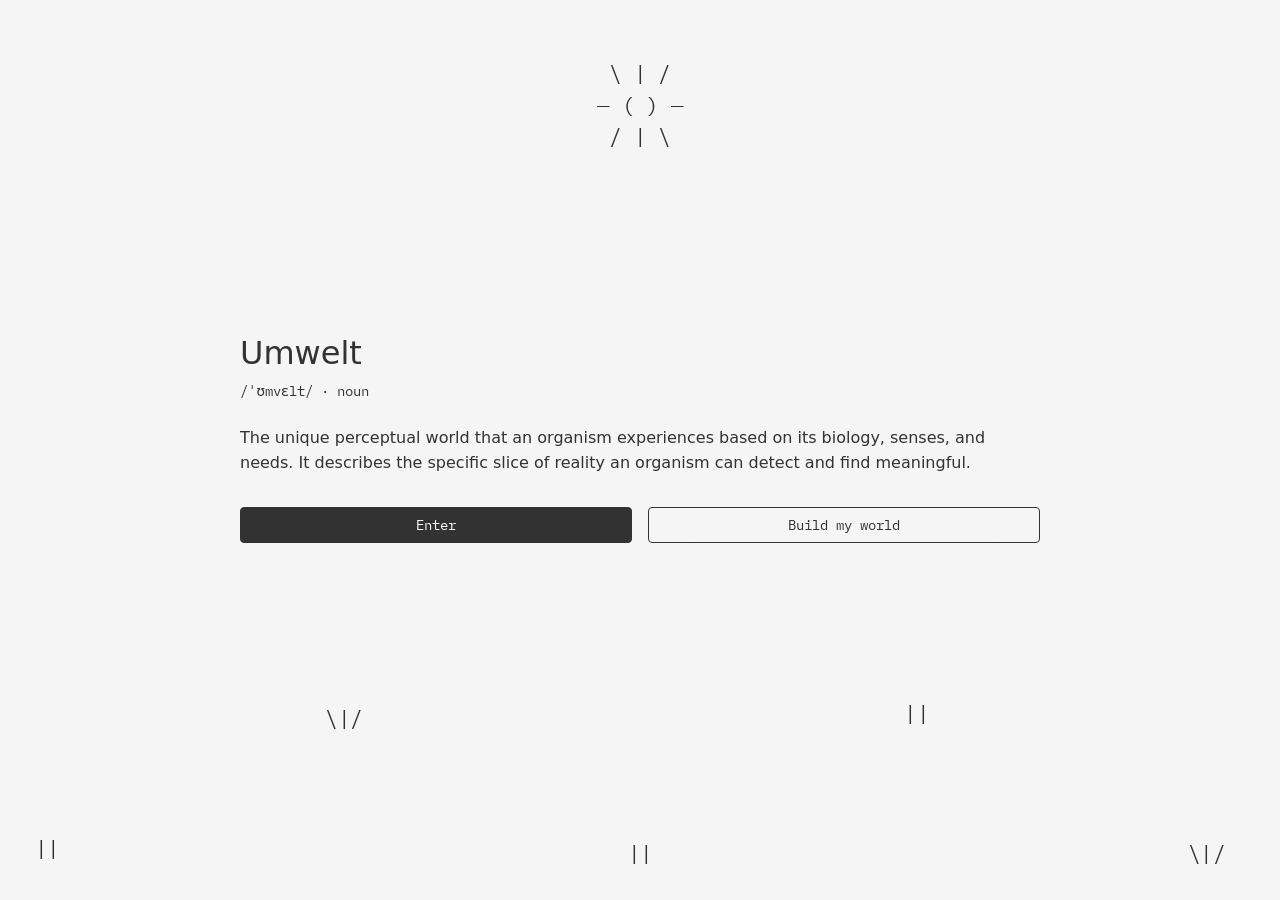
==== commit 2fc3dbbc: "Match onboarding wildlife scale and motion to My World" ====
--- a/index.html
+++ b/index.html
@@ -698,7 +698,7 @@
 </dialog>
 
 
-<script src="app-names.js"></script>
+<script src="app-names.js?v=wildlife-scale"></script>
 <script>
 /* ---------- Sample garden ---------- */
 const NS = 'http://www.w3.org/2000/svg';
@@ -1559,54 +1559,7 @@
 /* ---------- ASCII sprites: critters in the habitat, mushrooms in the compost ----------
    The drawings are traced straight from the supplied artwork (outlines, so they look the same in every font and
    follow the light / dark theme). Each pose is a list of [path, x, y] pieces. */
-const SPR = {"bunny":{"w":208,"h":243,"poses":[[["M198.1 241.8C197.3 241.7 197.4 241.5 198.2 240C198.7 239.3 199 238.6 199 238.4C199 238.3 199.2 237.8 199.5 237.4C199.8 237 200 236.5 200 236.2C200 236 200.2 235.4 200.5 234.9C200.8 234.3 201 233.6 201 233.3C201 233 201.2 232.3 201.4 231.7C202.4 228.7 203.1 221.2 202.8 217.7C202.4 214.2 201.8 210.6 201.5 209.8C201.4 209.4 201.1 208.6 201 208C200.6 206 198.6 201.2 197.7 200.1C197.2 199.4 197.7 199 199.1 199C200.5 199 200.5 199 201.2 200.1C201.5 200.6 202 201.4 202.3 201.8C203.7 203.8 205.8 210 206.4 213.8C207.2 218.9 206.6 229 205.4 231.4C205.2 231.8 205 232.4 205 232.7C205 233 204.8 233.7 204.5 234.2C204.2 234.7 204 235.4 204 235.7C204 235.9 203.8 236.3 203.6 236.5C203.4 236.7 203.2 237 203.1 237.3C202.8 238.3 200.7 241.7 200.4 241.8C199.6 241.9 198.6 241.9 198.1 241.8ZM44 239C43.4 238.8 42.5 237.5 41.4 235.1C40.8 234.1 40.3 233.2 40.2 233.1C40.1 233 40 232.8 40 232.5C40 232.2 39.8 231.6 39.5 231.1C39.2 230.6 39 229.9 39 229.6C39 229.2 38.8 228.6 38.6 228.1C37.4 225.2 37 217.6 37.7 212.4C38.4 207.2 39 205.2 40.5 202.2C40.8 201.7 41 201.1 41 200.9C41 200.8 41.4 200 41.9 199.2C42.4 198.5 42.9 197.6 43 197.3C43.4 196.3 46.1 195.8 46.4 196.6C46.5 196.9 46 198.2 45.3 199.6C44.6 201 44 202.4 44 202.7C44 202.9 43.8 203.6 43.5 204.1C43.2 204.7 43 205.4 43 205.8C43 206.1 42.8 207.1 42.5 207.9C42.3 208.7 41.9 211.3 41.6 213.8C41.1 218.4 41.1 217.9 42 225C42.1 226 42.4 227.3 42.6 228C42.8 228.6 43 229.5 43.1 230.1C43.2 230.6 43.4 231.3 43.6 231.7C43.8 232.1 44 232.6 44 232.8C44 233.1 44.2 233.7 44.5 234.2C44.8 234.7 45 235.2 45 235.4C45 235.7 45.9 237.3 46.6 238.3C47.1 239.1 45.3 239.6 44 239ZM49.3 238.4C49.1 238.2 49 237.4 49 236.6L49.1 235.1L122.1 235.1L195.1 235.1L195.2 236.6C195.3 237.8 195.2 238.2 194.8 238.4C194.2 238.9 49.7 238.9 49.3 238.4ZM12.9 235C12 234.8 10.1 234 8.4 233.1C7.3 232.5 4.6 229.7 4 228.6C2 224.7 1.2 221.7 1.2 217.7C1.2 207.5 7.6 200.1 16.2 200.2C18.9 200.2 21.4 200.8 23.2 201.8C23.9 202.2 24.7 202.7 25.1 202.9C26.6 203.7 28.4 206.1 29.4 208.5C30.4 210.9 30.2 211.1 28.1 211.2L26.3 211.3L25.6 209.7C23.9 206.2 21 204.3 17 204.1C14.4 203.9 12 204.6 9.9 206.1C4.1 210.4 3.6 223.5 9.2 228.7C14.3 233.4 22.7 232 25.5 226C25.8 225.3 26 224.7 26 224.5C26 224.1 27 224 28.5 224C30.4 224.2 30.4 224.7 29 227.7C27.3 231.1 25.2 233.1 21.9 234.4C20.1 235.1 14.9 235.5 12.9 235ZM45.1 173.6C45 173.4 45.2 172.7 45.5 172C45.8 171.3 46 170.5 46 170.2C46 169.9 46.2 169 46.5 168.1C46.7 167.3 47.2 165.8 47.5 164.8C47.7 163.7 48.2 162 48.4 161C48.7 160 49.2 158.2 49.5 157C50.1 154.9 50.6 152.8 51.5 149.8C51.8 148.9 52.1 147.6 52.2 147C52.9 144.3 53.1 143.8 53.5 142.2C53.7 141.4 54.2 139.7 54.5 138.6C56.1 132.6 55.9 133 57.6 133C59.3 133 59.5 133.2 59.1 134.8C58.9 135.5 58.4 137.1 58.1 138.4C57.3 141.4 56.6 144.3 56 146.4C55.7 147.3 55.3 148.8 55.1 149.6C54.9 150.4 54.6 151.6 54.4 152.1C54.2 152.7 54 153.4 54 153.7C54 154 53.8 154.9 53.5 155.7C53.3 156.5 52.9 157.6 52.8 158.2C52.6 158.9 52.3 160.2 52 161.1C51.7 162.1 51.4 163.4 51.2 164C50.9 165.1 50.4 167.2 49.7 169.8C49.4 170.5 49.1 171.7 49 172.4C48.7 173.9 48.5 174 46.7 174C45.6 174 45.2 173.9 45.1 173.6ZM187.3 173.5C187.1 173.3 187 172.8 187 172.6C187 172.4 186.8 171.4 186.5 170.4C186.2 169.4 185.8 167.8 185.5 166.9C185.2 165.9 184.9 164.7 184.7 164.1C184.3 162.6 183.5 159.5 183.1 158C183 157.2 182.6 156.1 182.4 155.4C182.1 154.1 181.8 153 181.2 151C181.1 150.4 180.8 149.1 180.5 148.2C180.2 147.4 179.8 145.7 179.5 144.5C178.9 142.2 178.3 140.1 177.5 137.3C177.2 136.4 177 135.4 177 135.2C177 135 176.9 134.5 176.7 134.1C176.3 133.3 176.7 133 178.5 133C179.7 133 179.8 133 180.2 133.9C180.6 134.8 181.1 136.9 181.9 140C182 140.8 182.4 141.9 182.6 142.6C182.8 143.2 183 144 183 144.3C183 144.5 183.2 145.3 183.5 146.1C183.8 146.8 184 147.5 184 147.8C184 148 184.2 148.9 184.5 149.8C184.7 150.6 185.2 152.3 185.5 153.5C186 155.5 186.5 157.3 187.3 159.9C187.7 161.4 188.5 164.5 188.9 166C189 166.8 189.4 167.9 189.6 168.6C189.8 169.2 190 170 190 170.2C190 170.5 190.2 171.4 190.5 172.1C191.2 173.9 191.1 174 189.1 174C187.8 174 187.5 173.9 187.3 173.5ZM47.9 109.1C47.6 108.5 47.1 107.8 46.9 107.4C46.1 106.2 45 104 45 103.7C45 103.5 44.8 102.9 44.5 102.4C41.8 96.7 41.3 84.4 43.4 77.8C43.6 77.1 43.9 76.2 44 75.8C44.1 75.3 44.4 74.6 44.6 74.1C46.2 70.8 46.6 70 47.3 68.8C48.2 67.1 48.3 67 49.9 67C51.5 67 51.7 67.2 51 68.4C50.1 69.8 49 72.1 49 72.5C49 72.7 48.8 73.4 48.5 74.1C46.7 78.9 45.6 87.4 46.2 92.1C47.1 98.9 48.1 102.7 50.2 106.8C51.6 109.8 51.6 110 49.5 110C48.6 110 48.4 109.9 47.9 109.1ZM184.8 109.8C184.3 109.6 184.4 109.3 185.2 108.1C185.7 107.5 186 106.8 186 106.7C186 106.5 186.2 105.9 186.5 105.4C186.8 104.9 187 104.4 187 104.2C187 104 187.2 103.5 187.4 103.1C187.6 102.7 187.9 101.7 188.1 100.9C188.3 100.1 188.6 98.9 188.7 98.2C189.8 93.7 190.2 88.3 189.8 85C189.1 79.9 188.1 75.3 187.4 73.8C187.2 73.4 187 72.9 187 72.7C187 72.5 186.8 71.9 186.5 71.4C186.2 71 186 70.5 186 70.3C186 70.1 185.7 69.4 185.2 68.8C184.2 67.3 184.4 67 186.1 67C187.8 67 187.9 67.1 190.2 71.5C190.6 72.4 191 73.2 191 73.4C191 73.5 191.2 74.1 191.5 74.6C193.4 78.5 194.6 88.2 193.7 92.9C193.6 93.6 193.4 95.1 193.2 96.2C192.8 98.5 192.2 100.4 191.5 102.2C191.2 102.7 191 103.4 191 103.7C191 104 190.9 104.3 190.8 104.4C190.6 104.4 190.2 105.3 189.7 106.2C188.1 109.5 187.6 110 186.3 110C185.7 110 185 109.9 184.8 109.8ZM108.1 102.8C107.6 102.6 107.7 102.1 108.3 101.3C108.6 100.9 109 100.3 109.2 100C109.5 99.3 109.6 99.3 111.6 96.2C112.4 95 113 93.9 113 93.8C113 93.7 113.2 93.4 113.5 93.1C113.8 92.9 114 92.6 114 92.5C114 92.3 114.2 91.9 114.5 91.5C115.3 90.4 115.2 89.6 114 87.7C113.4 86.8 112.2 85 111.4 83.6C110.5 82.3 109.4 80.5 108.8 79.6C107.3 77.2 107.4 77 110 77C111.8 77 111.7 76.9 115.4 83.4C115.8 84.1 116.3 84.9 116.6 85.2C116.8 85.4 117 85.8 117 86.1C117 86.6 117.7 87.1 118.1 86.9C118.5 86.8 119.8 85 120.1 84.2C120.2 83.9 120.6 83.2 121.1 82.4C121.6 81.7 122 80.9 122.1 80.6C122.2 80.3 122.4 80 122.6 79.9C122.8 79.8 123 79.6 123 79.4C123 79.2 123.3 78.6 123.8 78C124.5 77 124.5 77 126 77C128.6 77 128.7 77.2 127.1 79.5C126.5 80.4 126 81.2 126 81.4C126 81.5 125.8 81.9 125.5 82.1C125.2 82.4 125 82.7 125 82.8C125 82.9 124 84.4 122.9 86.2C120.5 89.7 120.4 90.1 121.5 91.8C121.9 92.4 122.5 93.4 122.9 94C123.3 94.6 123.7 95.3 123.9 95.5C124.4 96.3 126.1 98.9 126.5 99.6C126.8 99.9 127 100.3 127 100.4C127 100.5 127.3 100.9 127.6 101.3C128.8 102.6 128.4 103 126 103C124.5 103 124 102.7 122.9 100.9C120 96.1 118.6 93.8 118.3 93.6C117.9 93.4 117.3 93.7 117 94.3C116.5 95.3 115.8 96.5 115.5 96.9C115.1 97.3 114.7 98.1 114.2 99C113.8 99.9 111.9 102.6 111.6 102.8C111.3 103 108.6 103 108.1 102.8ZM77.8 96.3C74.8 95.6 72.2 92.3 72.2 89.2C72.2 87.7 73.5 84.9 74.6 83.9C76.7 82 80.3 81.4 82.7 82.6C89 85.7 88.2 94.4 81.4 96.3C79.6 96.8 79.8 96.8 77.8 96.3ZM154.3 96.3C148 94.5 147.1 86.1 152.9 82.8C154.1 82.1 154.5 82 156.2 82C159.8 82 162.4 83.9 163.3 87.3C163.9 89.2 163.9 89.7 163.1 91.7C162.3 94 160.7 95.5 158.2 96.2C156.2 96.8 156.3 96.8 154.3 96.3ZM72.8 43.4C72.2 42.8 71.6 41.9 70.6 39.8C70.2 39 69.7 38 69.5 37.5C69.2 37 69 36.4 69 36.2C69 35.9 68.8 35.3 68.5 34.7C66.7 30.7 66.1 18 67.5 13.6C67.6 13.2 67.9 12.3 68.1 11.5C68.6 9.4 69.1 8.1 70.7 5.1C72.6 1.3 72.9 1 74.6 1C75.9 1.1 76.5 1.8 75.7 2.4C75.3 2.7 74 5 74 5.4C74 5.6 73.8 6.2 73.5 6.8C72.9 8.4 72 11 72 11.6C72 11.9 71.8 13 71.5 14.1C70.2 19.4 70.7 28.9 72.5 34.9C72.8 35.8 73 36.7 73 36.9C73 37.2 73.2 37.7 73.5 38.1C73.8 38.5 74 39 74 39.2C74 39.7 74.9 41.5 75.6 42.6C76.3 43.6 76 44 74.6 44C73.6 44 73.2 43.9 72.8 43.4ZM160.1 43.6C160 43.4 160 43 160.2 42.8C161.5 41 163.5 35.7 164.2 32.3C164.4 31.2 164.6 29.9 164.8 29.4C165.8 24.6 165.2 15.7 163.5 10.1C163.2 9.2 163 8.3 163 8.1C163 7.8 162.8 7.4 162.7 7.1C162.5 6.8 162.2 6.3 162.1 6C161.9 5.1 160.7 2.7 160.3 2.3C159.6 1.6 160.1 1.1 161.4 1.1C163.1 1 163.4 1.3 165.3 5.2C165.7 6 166.2 6.9 166.4 7.2C167.5 9.5 168.7 14.2 169 17.9C169.3 21 169.2 27.7 168.8 29.8C168 33.5 167.8 34.3 166.5 37.2C166.2 37.7 166 38.4 166 38.7C166 39 165.9 39.3 165.7 39.4C165.6 39.5 165.3 39.9 165.1 40.3C164.6 41.5 163.7 42.9 163.1 43.5C162.5 44.2 160.3 44.2 160.1 43.6ZM103.2 41.8C103 41.5 102 38.2 101.4 35.6C100.6 32.6 100.2 31.2 99.5 28.9C99.2 27.9 99 27 99 26.8C99 26.5 98.8 25.7 98.5 24.9C98 23.3 97.6 21.9 97.1 19.8C97 19 96.6 17.7 96.4 16.9C95.9 15.2 95.3 12.9 94.6 10.6C94.4 9.8 94.1 8.6 94 8C93.9 7.3 93.7 6.6 93.5 6.3C93.4 6 93.1 5.1 93 4.3C92.8 3.6 92.5 2.7 92.3 2.3C91.8 1.5 92.3 1 93.8 1C95.3 1 96 1.3 96 2.1C96 2.4 96.2 3.3 96.5 4.1C96.8 4.8 97 5.7 97 5.9C97 6.1 97.2 7 97.5 7.9C97.7 8.7 98.2 10.3 98.5 11.5C98.8 12.7 99.3 14.4 99.5 15.2C100.3 18 100.8 19.8 101 21C101.1 21.5 101.4 22.6 101.6 23.2C102.3 25.4 103.4 29.4 103.9 31.6C104.1 32.4 104.3 33.4 104.5 33.7C104.6 34.1 105 35.7 105.4 37.2C105.8 38.8 106.2 40.4 106.3 40.7C106.8 41.7 106.4 42 104.8 42C104 42 103.2 41.9 103.2 41.8ZM129.5 41.6C129.2 41.3 129.2 41.2 129.6 40.8C129.8 40.6 130 39.8 130.1 39.1C130.2 38.4 130.5 37.5 130.6 37C130.8 36.6 131 36 131 35.8C131 35.5 131.2 34.6 131.5 33.7C131.7 32.8 132.2 31.2 132.5 30C132.8 28.8 133.3 27.1 133.5 26.2C133.8 25.4 134.2 23.7 134.5 22.5C134.8 21.3 135.3 19.8 135.5 19C135.8 18.3 136 17.4 136 17.1C136 16.8 136.2 15.9 136.5 15.3C136.8 14.6 137 13.7 137 13.4C137 13.1 137.2 12.1 137.5 11.2C137.8 10.3 138.2 8.7 138.5 7.8C138.7 6.9 139.2 5.3 139.5 4.4C139.8 3.4 140 2.3 140 2.1C140 1.4 140.7 1 142 1C143.8 1 144.1 1.5 143.4 2.9C143.2 3.3 143 3.9 143 4.1C143 4.4 142.8 5.4 142.5 6.3C142.3 7.2 141.8 8.8 141.5 10C141 11.9 140.6 13.2 139.6 16.9C139.2 18.2 138.7 20.1 138.2 22C138.1 22.6 137.8 23.9 137.5 24.8C136.9 26.7 136.4 28.9 135.9 30.8C135.7 31.5 135.3 33 135 34C134.7 35 134.3 36.6 134.1 37.5C133.9 38.4 133.5 39.7 133.2 40.5L132.8 41.9L131.3 41.9C130.2 42 129.7 41.9 129.5 41.6ZM107.8 40.5C107.3 40.3 107.2 40.1 107.3 38.7L107.4 37.1L118 37.1L128.6 37.1L128.7 38.6C128.8 39.8 128.7 40.2 128.3 40.4C127.8 40.8 108.7 40.9 107.8 40.5Z",0,0]]]},"chick":{"w":169,"h":175,"poses":[[["M46.1 173.5C46 173.2 46.1 172.8 46.3 172.4C46.5 172.1 47 170.5 47.5 168.9C47.9 167.2 48.5 165 48.7 163.9C49 162.8 49.6 160.9 49.9 159.6C50.5 157.3 50.7 156.6 51.5 153.8C51.8 152.9 52.1 151.7 52.2 151.1C52.8 148.9 53.1 147.8 53.5 146.2C54 144.5 54.6 142.2 55.5 138.8C55.8 137.6 56.3 135.8 56.6 134.9L57.1 133.1L58.7 133.1C60.4 133 60.9 133.3 60.3 134.3C60.1 134.5 60 135 60 135.3C60 135.6 59.8 136.5 59.5 137.4C59.3 138.2 58.8 139.8 58.5 141C58.2 142.2 57.7 143.9 57.5 144.8C57.3 145.6 56.8 147.3 56.5 148.4C56.2 149.5 55.8 151.1 55.5 152C54.9 153.9 54.6 155.3 54.1 157.4C53.9 158.2 53.6 159.4 53.4 160.1C52.7 162.6 52.3 164.1 51.2 168C51.1 168.6 50.7 169.8 50.5 170.6C50.2 171.5 50 172.4 50 172.7C50 173.6 49.3 174 47.7 174C46.5 174 46.3 173.9 46.1 173.5ZM109.1 173.6C108.9 173.3 109.2 172.3 109.7 170.6C109.8 170.2 110.1 169.4 110.2 168.8C110.4 168.1 110.7 166.8 111 165.9C111.3 164.9 111.6 163.6 111.8 163C111.9 162.4 112.3 161.1 112.5 160.2C112.8 159.4 113.2 157.7 113.5 156.6C113.8 155.5 114.2 153.9 114.5 153C115.1 150.9 115.4 149.6 116 147.2C116.7 144.6 117 143.3 117.5 141.7C117.8 140.9 118 140.1 118 139.9C118 139.7 118.2 138.9 118.5 138.1C118.7 137.3 119.1 136 119.2 135.2C119.4 134.4 119.7 133.6 119.9 133.4C120.4 132.9 123 132.9 123.2 133.4C123.3 133.7 122.8 135.5 121.6 139.6C121.1 141.4 120.5 143.7 120.1 145.4C119.9 146.2 119.6 147.4 119.4 148.1C118.7 150.6 118.4 151.6 117.2 156C117.1 156.6 116.7 157.9 116.5 158.8C116.2 159.6 115.8 161.3 115.5 162.4C115.2 163.5 114.8 164.9 114.6 165.6C114 167.7 113.5 169.8 113.1 171.6C112.9 172.6 112.5 173.5 112.3 173.7C111.7 174.1 109.3 174.1 109.1 173.6ZM24.3 172.4C24.1 172.2 24 171.4 24 170.6L24.1 169.1L34.8 169.1L45.4 169.1L45.4 170.5C45.6 172.9 46.1 172.8 34.5 172.8C26.2 172.8 24.5 172.7 24.3 172.4ZM87.3 172.5C86.9 172.3 86.6 170.5 86.8 169.6L87 169L97.6 169.1L108.1 169.1L108.1 170.6C108 171.4 107.9 172.2 107.7 172.4C107.4 172.8 87.9 172.9 87.3 172.5ZM15.6 109.4C15.1 108.9 13.9 107.1 13.2 105.5C13.1 105.2 12.7 104.4 12.5 103.9C11.6 101.9 11 100.4 11 100C11 99.8 10.8 99.1 10.6 98.5C10.4 97.9 10.1 96.5 10 95.5C9.9 94.5 9.7 92.9 9.5 92C8.8 87.6 9.7 80.4 11.5 75.2C12.3 73 15.1 67.7 15.6 67.4C16.2 66.9 18.6 66.9 18.9 67.3C19 67.4 18.8 67.8 18.6 68.1C17.9 68.8 17 70.4 17 70.7C17 70.9 16.8 71.4 16.6 71.8C16.1 73.1 15 76.4 15 76.9C15 77.2 14.8 77.8 14.6 78.4C13.7 81 13.2 88.2 13.7 93.2C14.3 98.6 16.8 106.8 18.5 108.9C19.4 110 16.9 110.5 15.6 109.4ZM119.1 107.7C119 107.3 118.2 104.3 117.8 102.8C117.6 102.1 117.3 101 117.1 100.2C117 99.5 116.6 98.3 116.4 97.6C116 96.3 115.7 95 115.1 92.8C115 92 114.6 90.7 114.4 89.9C113.5 87 113 85.1 112.4 82.6C111.6 79.6 111.2 78.2 110.5 75.9C110.2 74.9 110 73.9 110 73.7C110 73.5 109.8 72.7 109.5 71.9C109.2 71.2 109 70.3 109 69.9C109 69.5 108.8 68.9 108.6 68.5C107.9 67.3 108.2 67 110.2 67.1L111.9 67.1L112 68C112.1 68.5 112.4 69.4 112.6 70.1C112.8 70.8 113.2 72.3 113.5 73.4C114 75.4 114.6 77.7 115.5 80.8C115.7 81.6 116.2 83.3 116.5 84.5C116.8 85.7 117.2 87.3 117.5 88.1C117.8 89 118 89.9 118 90.2C118 90.5 118.2 91.3 118.5 92.1C118.8 92.8 119 93.5 119 93.8C119 94 119.2 94.9 119.5 95.8C119.8 96.6 120.2 98.3 120.5 99.5C120.8 100.7 121.3 102.3 121.5 103.1C121.8 103.9 122 104.8 122 105.1C122 105.3 122.2 105.9 122.4 106.4C123 107.7 122.8 108 120.9 108C119.8 108 119.2 107.9 119.1 107.7ZM137.6 107.8C137.5 107.6 137.6 107.1 137.7 106.7C138 105.7 138.4 104.2 138.8 102.2C139 101.5 139.4 100.3 139.6 99.6C139.8 98.9 140.1 97.9 140.2 97.2C140.4 96.6 140.8 95.1 141.1 93.9C141.5 92.6 141.9 91.2 142 90.6C142.1 90 142.4 89 142.6 88.3C142.8 87.7 143.2 86.2 143.5 85C144 83.1 144.4 81.8 145.4 78.1C145.8 76.7 146.3 74.7 146.7 73C146.9 72.4 147.3 71.2 147.5 70.4C147.8 69.5 148 68.6 148 68.3C148 67.4 148.7 67 150.1 67C151.7 67 152.3 67.4 151.7 68.3C151.5 68.7 151.2 69.4 151.1 69.9C151 70.4 150.8 71.4 150.6 72C150.3 73 150 74.2 149.2 77C149.1 77.6 148.8 78.9 148.5 79.8C147.8 82.3 147.2 84.3 147 85.4C146.9 86 146.6 87 146.4 87.7C146.2 88.3 145.8 89.8 145.5 91C145 92.9 144.6 94.2 143.6 97.9C143.3 99.1 142.8 100.8 142.2 103C142.1 103.6 141.7 105 141.4 106L140.8 107.9L139.3 107.9C138.4 108 137.7 107.9 137.6 107.8ZM153.9 107.7C153.8 107.5 154 106.5 154.4 105.5C154.7 104.5 155 103.4 155 103.1C155 102.8 155.2 101.9 155.5 101.2C155.8 100.6 156 99.7 156 99.4C156 99.1 156.2 98.1 156.5 97.2C157.3 94.5 157.9 92.2 158.5 90C158.8 88.8 159.3 87.1 159.5 86.2C159.7 85.4 160.2 83.7 160.5 82.6C160.8 81.5 161.2 79.9 161.5 79C162.1 77 162.4 75.7 163 73.2C163.2 72.2 163.5 71.2 163.6 71.1C163.7 70.9 163.9 70.2 164 69.5C164.4 67.4 164.8 67 166.4 67C167.4 67 167.8 67.1 167.9 67.4C168 67.7 167.2 71.5 166.4 74.2C165.8 76.2 164.8 79.6 164.2 82.1C164.1 82.6 163.7 83.9 163.5 84.8C163.2 85.6 162.8 87.3 162.5 88.5C162.2 89.7 161.7 91.4 161.5 92.2C161.2 93.1 160.8 94.8 160.5 96C159.8 98.6 159.2 100.9 158.5 103.2C158.2 104.1 158 105.1 158 105.4C158 105.7 157.8 106.4 157.5 106.9L157 108L155.5 108C154.5 108 153.9 107.9 153.9 107.7ZM36.1 78.9C36 78.6 36 77.4 36.1 76.2C36.2 73.5 37.4 70.7 39.2 69C40.3 67.8 40.2 67.8 41.2 68.7C42.1 69.5 42.2 70.3 41.6 70.7C40.7 71.5 40 73.8 39.8 76.5L39.6 79.1L37.9 79.2C36.6 79.3 36.2 79.2 36.1 78.9ZM44.8 78.9C44.4 77.8 44.9 73.4 45.5 72.2C47 69.7 48.2 68 48.6 68C48.8 68 49.3 68.4 49.8 68.8L50.8 69.6L50.2 70.8C49.9 71.4 49.5 72 49.4 72.2C48.8 73 48.2 75.4 48.2 77.2L48.1 79.1L46.6 79.2C45.3 79.3 45 79.2 44.8 78.9ZM66.6 79.1C66.1 78.9 66.2 75.7 66.7 74C67.2 72.1 68.2 70.4 69.4 69L70.5 67.9L71.2 68.4C72.4 69.3 72.4 69.6 71.7 71.1C70.4 73.5 70.2 74.4 70 76.8L69.9 79.1L68.4 79.2C67.5 79.2 66.7 79.2 66.6 79.1ZM75.2 79.1C74.7 78.6 75 74.2 75.7 72.6C76.3 71.1 78 68.7 78.9 68.2C79.7 67.7 81.5 69.9 80.8 70.4C79.8 70.9 78.9 73.7 78.8 76.1C78.7 77.5 78.6 78.8 78.4 78.9C78.2 79.3 75.5 79.4 75.2 79.1ZM112.3 43.6C112.2 43.4 112.3 43 112.4 42.8C113.8 40.8 115.5 36.2 116.5 31.9C117.7 26.6 117.7 16.4 116.4 12.8C116.2 12.2 116 11.4 116 11.2C116 10.6 115.1 7.9 114.5 6.4C114.2 5.8 114 5.2 114 5.1C114 4.7 112.8 2.5 112.3 2C112.1 1.7 112 1.4 112.1 1.3C112.3 0.9 114.8 0.9 115.3 1.3C115.8 1.6 118.5 7 119.2 8.6C120.9 13.4 121.9 20.4 121.5 24.9C121.1 29.1 120.8 31.3 120.4 32.4C120.2 32.9 120 33.5 120 33.8C120 34 119.8 34.4 119.7 34.8C119.5 35.1 119.3 35.7 119.2 36.1C119 36.7 117.5 39.9 116.2 42.2C115.5 43.6 114.9 44 113.6 44C112.8 44 112.4 43.9 112.3 43.6ZM92.3 39.1C88.9 37.5 87 33.2 88.5 30.1C89.6 27.6 92 25.8 94.6 25.4C95.7 25.3 99 26.1 99 26.5C99 26.6 99.3 26.9 99.7 27.1C100.1 27.3 100.8 28.1 101.3 28.8C102.1 30.1 102.1 30.2 102.1 32.5C102.1 34.6 102 35.1 101.6 35.7C101.3 36.1 101 36.6 100.9 36.8C100.7 37.4 98.8 38.9 97.6 39.3C96 39.9 93.9 39.8 92.3 39.1ZM98 36.4C100.8 34.1 100.7 30.8 97.9 28.6C96.5 27.6 94 27.6 92.5 28.7C91.2 29.6 91.2 29.7 90.6 31.3C89.9 33.4 91.2 36.1 93.2 37C94.4 37.5 97.1 37.2 98 36.4ZM20 34.6C19.4 34.3 18.8 34 18.7 34C18.5 34 18.1 33.8 17.8 33.5C17.4 33.2 17 33 16.8 33C16.5 33 16.1 32.8 15.8 32.5C15.4 32.2 15 32 14.8 32C14.5 32 14.1 31.8 13.8 31.5C13.4 31.2 13 31 12.8 31C12.5 31 12.1 30.8 11.8 30.5C11.4 30.2 11 30 10.8 30C10.5 30 10.1 29.8 9.8 29.5C9.4 29.2 9 29 8.8 29C8.5 29 8.1 28.8 7.8 28.5C7.4 28.2 7 28 6.8 28C6.5 28 6.1 27.8 5.8 27.5C5.4 27.2 5 27 4.8 27C4.5 27 1.9 25.4 1.2 24.8C0.5 24.2 0.6 22.7 1.3 22.1C1.6 21.8 3.9 20.6 6.3 19.4C8.8 18.2 11.2 16.9 11.6 16.6C12.1 16.3 12.7 16 12.8 16C13 16 13.4 15.8 13.8 15.5C14.1 15.2 14.5 15 14.8 15C15 15 15.4 14.8 15.8 14.5C16.1 14.2 16.5 14 16.7 14C16.9 14 17.3 13.8 17.7 13.6C19 12.7 21.7 11.4 21.9 11.5C22.2 11.8 22.3 13.7 22.1 14.6C22 15.5 21.9 15.5 16.6 18.1C13.6 19.6 10.5 21.1 9.8 21.4C7.4 22.5 6.1 23.2 6.1 23.5C6 23.7 15 28.2 20.7 30.8C22.1 31.4 22.2 31.7 22.2 33.4C22.3 35.4 21.8 35.7 20 34.6ZM58.8 30.3C57.9 30 57.1 29.7 57 29.6C56.9 29.5 56.5 29.1 56 28.7C54.9 27.9 53.8 25.8 53.6 24.1C53.2 20.9 54.7 18.2 57.6 16.7C61.2 15 65.3 16.3 67.4 19.9C67.9 20.8 68 21.3 68 23.1C68 26.8 66.5 29 62.9 30.2C61.1 30.8 60.9 30.9 58.8 30.3ZM28.4 13.2L27.5 12.4L28.7 10C29.7 7.9 29.8 7.4 30 5.2L30.1 2.9L31.6 2.8C33.6 2.7 33.8 2.9 33.7 5.1C33.4 8.5 32.1 11.5 30.2 13.3C29.2 14.2 29.4 14.2 28.4 13.2Z",0,0]]]},"deer":{"w":437,"h":528,"poses":[[["M105.3 527.6C94 527.5 94.5 527.6 94.5 525.5C94.5 524.5 94.6 524.2 95 524C95.7 523.6 115.3 523.7 115.7 524C116.2 524.5 116.1 526.9 115.6 527.3C115.2 527.6 113.4 527.6 105.3 527.6ZM130.3 527.6C119 527.5 119.5 527.6 119.5 525.5C119.5 524.5 119.6 524.2 120 524C120.7 523.6 140.3 523.7 140.7 524C141.2 524.5 141.1 526.9 140.6 527.3C140.2 527.6 138.4 527.6 130.3 527.6ZM155.3 527.6C144 527.5 144.5 527.6 144.5 525.5C144.5 524.5 144.6 524.2 145 524C145.7 523.6 165.3 523.7 165.7 524C166.2 524.5 166.1 526.9 165.6 527.3C165.2 527.6 163.4 527.6 155.3 527.6ZM297.9 527C297.3 526.4 297.3 524.3 298 524C298.7 523.6 318.3 523.7 318.7 524C319.1 524.5 319.1 526.6 318.6 527.1C318 527.8 298.5 527.7 297.9 527ZM322.9 527C322.3 526.4 322.3 524.3 323 524C323.7 523.6 343.3 523.7 343.7 524C344.1 524.5 344.1 526.6 343.6 527.1C343 527.8 323.5 527.7 322.9 527ZM347.9 527C347.3 526.4 347.3 524.3 348 524C348.7 523.6 368.3 523.7 368.7 524C369.1 524.5 369.1 526.6 368.6 527.1C368 527.8 348.5 527.7 347.9 527ZM97.1 508.7C97 508.5 97 495.8 97.1 480.5L97.1 452.6L98.4 452.5C99.3 452.5 99.7 452.6 99.9 452.9C100.4 453.5 100.4 508.2 100 508.7C99.5 509.1 97.3 509.1 97.1 508.7ZM137.8 508.8C137.3 508.6 137.4 453.4 137.9 452.9C138.4 452.4 140.1 452.4 140.5 452.8C140.7 453.1 140.7 460.7 140.7 481L140.6 508.9L139.4 508.9C138.7 509 138 508.9 137.8 508.8ZM165.4 508.8C165.1 508.5 165.2 453.1 165.6 452.8C166 452.4 167.6 452.4 168.1 452.9C168.7 453.5 168.7 508.6 168.1 508.8C167.6 509.1 165.6 509 165.4 508.8ZM295.4 508.8C295.1 508.5 295.2 453.1 295.6 452.8C296 452.3 297.9 452.4 298.3 453C298.9 453.6 299 508.2 298.4 508.7C298.1 509 295.7 509.1 295.4 508.8ZM336.1 508.7C336.1 508.5 336 495.8 336.1 480.5L336.1 452.6L337.5 452.6L338.9 452.6L338.9 480.8L338.9 508.9L337.6 509C336.7 509 336.2 508.9 336.1 508.7ZM363.9 508.8C363.6 508.5 363.7 453.1 364.1 452.8C364.6 452.3 366.4 452.4 366.7 453C367.1 453.7 367.1 508.3 366.7 508.7C366.4 509 364.2 509.1 363.9 508.8ZM97.1 442.7C97 442.5 97 429.8 97.1 414.5L97.1 386.6L98.4 386.5C99.3 386.5 99.7 386.6 99.9 386.9C100.4 387.5 100.4 442.2 100 442.7C99.5 443.1 97.3 443.1 97.1 442.7ZM137.8 442.8C137.3 442.6 137.4 387.4 137.9 386.9C138.4 386.4 140.1 386.4 140.5 386.8C140.7 387.1 140.7 394.7 140.7 415L140.6 442.9L139.4 442.9C138.7 443 138 442.9 137.8 442.8ZM165.4 442.8C165.1 442.5 165.2 387.1 165.6 386.8C166 386.4 167.6 386.4 168.1 386.9C168.7 387.5 168.7 442.6 168.1 442.8C167.6 443.1 165.6 443 165.4 442.8ZM295.4 442.8C295.1 442.5 295.2 387.1 295.6 386.8C296 386.3 297.9 386.4 298.3 387C298.9 387.6 299 442.2 298.4 442.7C298.1 443 295.7 443.1 295.4 442.8ZM336.1 442.7C336.1 442.5 336 429.8 336.1 414.5L336.1 386.6L337.5 386.6L338.9 386.6L338.9 414.8L338.9 442.9L337.6 443C336.7 443 336.2 442.9 336.1 442.7ZM363.9 442.8C363.6 442.5 363.7 387.1 364.1 386.8C364.6 386.3 366.4 386.4 366.7 387C367.1 387.7 367.1 442.3 366.7 442.7C366.4 443 364.2 443.1 363.9 442.8ZM98.1 376.7C98.1 376.5 98 363.8 98.1 348.5L98.1 320.6L99.5 320.6L100.9 320.6L100.9 348.8L100.9 376.9L99.6 377C98.7 377 98.2 376.9 98.1 376.7ZM159.1 370.7C159 370.5 159.1 370 159.3 369.6C159.5 369.2 159.8 368.5 159.9 368C160 367.5 160.2 366.4 160.5 365.5C161 363.5 161.8 360.8 162.5 358C163.1 355.9 163.6 353.8 164.5 350.8C164.8 349.9 165.1 348.7 165.2 348.1C165.8 345.9 166.1 344.8 166.5 343.2C167 341.5 167.6 339.2 168.5 335.8C168.8 334.6 169.3 332.8 169.6 331.9L170.1 330.1L171.7 330.1C173.4 330 173.9 330.3 173.3 331.3C173.1 331.5 173 332 173 332.3C173 332.6 172.8 333.5 172.5 334.4C172.3 335.2 171.8 336.8 171.5 338C171.2 339.2 170.7 340.9 170.5 341.8C170.3 342.6 169.8 344.3 169.5 345.4C169.2 346.5 168.8 348.1 168.5 349C167.9 350.9 167.6 352.3 167.1 354.4C166.9 355.2 166.6 356.4 166.4 357.1C165.7 359.6 165.4 360.6 164.2 365C164.1 365.6 163.7 366.9 163.4 367.9C163.2 368.8 162.9 369.9 162.8 370.2C162.6 370.8 162.5 370.9 160.9 370.9C159.6 371 159.2 370.9 159.1 370.7ZM369.3 370.6C369.3 370.4 369.4 369.9 369.6 369.4C369.8 368.9 370 368.4 370 368.1C370 367.9 370.2 366.9 370.5 365.8C371.6 361.9 372 360.3 372.4 359.2C372.6 358.6 372.8 357.7 372.9 357.2C373 356.8 373.2 355.7 373.5 354.9C373.8 354.1 374.1 352.9 374.2 352.2C374.4 351.6 374.8 350.1 375.1 348.9C375.5 347.6 375.9 346.2 376 345.6C376.1 345 376.4 344 376.6 343.3C376.8 342.7 377.2 341.2 377.5 340C378 338 378.5 336.2 379.4 333.1C379.6 332.4 379.8 331.5 380 331L380.2 330.1L381.8 330.1C383.8 330 384 330.2 383.4 331.5C383.2 331.9 383 332.5 383 332.8C383 333.1 382.8 334.1 382.5 334.9C382 336.6 381.3 338.9 381 340.4C380.9 341 380.6 342 380.4 342.7C380.2 343.3 379.8 344.8 379.5 346C379 347.9 378.6 349.2 377.6 352.9C377.2 354.2 376.7 356.1 376.2 358C376.1 358.6 375.8 359.9 375.5 360.8C374.7 363.4 374.2 365.3 374 366.5C373.9 367.1 373.6 367.9 373.5 368.2C373.4 368.6 373.2 369.4 373 369.9L372.7 371L371.1 371C369.9 371 369.4 370.9 369.3 370.6ZM187.3 369.4C187.1 369.2 187 368.4 187 367.6L187.1 366.1L239.4 366.1C281 366 291.6 366.1 291.8 366.3C292.1 366.8 292 368.7 291.7 369.3C291.5 369.7 290.6 369.8 239.5 369.8C195 369.8 187.5 369.7 187.3 369.4ZM88.1 304.7C88.1 304.5 87.8 303.6 87.5 302.8C87.3 301.9 86.9 300.7 86.8 300.1C86.2 297.7 85.9 296.8 85.5 295.2C85.2 294.4 84.8 292.7 84.5 291.6C84 289.6 83.3 287.2 82.5 284.2C82.3 283.4 81.8 281.7 81.5 280.5C81.2 279.3 80.8 277.6 80.5 276.8C80.3 275.9 79.9 274.7 79.8 274.1C79.6 273.6 79.4 272.6 79.3 272C79.1 271.4 78.8 270.2 78.5 269.4C78.2 268.6 78 267.4 77.9 266.9C77.8 266.3 77.6 265.7 77.5 265.6C77.3 265.4 77.2 265 77.3 264.7C77.4 264.2 77.5 264.1 78.8 264C80.4 264 81 264.2 81 265.1C81 265.4 81.2 266.3 81.5 267.1C82 268.7 82.4 270.1 82.9 272.2C83 273 83.4 274.3 83.6 275.1C84.5 278 85 279.9 85.6 282.4C86.4 285.4 86.8 286.8 87.5 289.1C87.8 290.1 88 291 88 291.2C88 291.5 88.2 292.3 88.5 293.1C89 294.7 89.4 296.1 89.9 298.2C90 299 90.4 300.3 90.6 301.1C90.9 301.9 91.2 303 91.3 303.5C91.4 304 91.5 304.6 91.4 304.7C91.1 305.1 88.3 305.1 88.1 304.7ZM391.1 303.8C391.1 303.6 391.2 303.2 391.5 302.9C392.1 302.2 393 300.6 393 300.2C393 300 393.2 299.5 393.4 299.1C394.8 296.4 396.5 287.8 396.5 282.9C396.5 280.1 395.8 273.9 395.4 272.9C395.2 272.4 395 271.8 395 271.4C395 270.5 393.6 266.6 392.4 264.1C391.7 262.8 391.3 261.7 391.4 261.5C391.8 260.8 394.6 261.4 394.9 262.3C395 262.6 395.4 263.3 395.8 263.9C397.9 267 399.5 272.3 400.3 278.2C400.8 282.2 400.8 282.5 400.4 286.6C400.1 289 399.8 291.3 399.6 291.9C399.4 292.4 399.2 293.3 399.1 293.8C398.7 295.9 395.3 303 394.3 303.8C393.5 304.4 391.4 304.5 391.1 303.8ZM162.3 302.2C158.6 300.5 156.9 295.9 158.7 292.4C160.9 288.2 166.3 287.2 169.7 290.2C173 293.1 172.9 298.5 169.6 301.2C167.5 302.8 164.5 303.2 162.3 302.2ZM285.1 302.3C283.8 301.8 281.3 299.4 281.1 298.5C281 298.2 280.8 297.3 280.6 296.7C280.2 295.6 280.3 295.4 280.7 293.9C281.6 291 283.1 289.6 285.9 288.7L287.6 288.2L289.5 288.8C293.7 290.1 295.9 294.6 294.1 298.4C292.4 302 288.5 303.6 285.1 302.3ZM168 299.4C169 298.6 170 296.7 170 295.5C170 294.4 168.7 292.3 167.6 291.5C166.2 290.6 163.6 290.7 162.4 291.7C161.3 292.5 160.2 294.4 160.2 295.6C160.2 297.3 161.8 299.5 163.4 300.1C164.6 300.5 167.2 300.1 168 299.4ZM206.7 300C206.1 299.9 205.2 299.6 204.8 299.4C204.4 299.2 203.9 299 203.7 299C203.3 299 200.2 296.8 199.6 296C198.5 294.6 197 292.3 197 292C197 291.8 196.8 291.4 196.6 291.1C195 288.7 194.6 281.4 195.8 276.4C198.9 264.4 214.1 261.1 221.7 270.9C224.5 274.5 225.7 280 225 285.8C223.9 295.9 216.5 301.6 206.7 300ZM290.5 299.4C292 298.2 292.1 297.8 292.1 295.6C292.1 293.4 291.9 292.9 290.2 291.5C289.1 290.6 286.1 290.7 285 291.6C283.4 292.9 283 293.8 283 295.7C283 297.3 283 297.4 284.1 298.7C285.4 300.1 285.7 300.2 288 300.1C289.5 300.1 289.9 300 290.5 299.4ZM329.1 300C326.5 299.5 322.6 296.9 321 294.7C318.3 290.6 317.2 285.8 317.7 280.1C318 277.4 318.8 274.4 319.7 273C321.3 270.4 323 268.4 323.9 268C324.1 267.8 324.9 267.4 325.6 267C327.7 265.7 331.3 264.9 333.8 265.1C339.2 265.7 343.4 268.6 345.8 273.5C347.1 276.2 347.5 278.1 347.7 282.2C348 290.2 344.8 296.2 338.9 299C336.7 300 336.6 300 333.5 300.1C331.8 300.2 329.8 300.1 329.1 300ZM409.7 299.7C409.3 299.4 409.2 298.2 409.3 282.6L409.4 265.9L417.1 265.9C424.6 265.9 424.9 265.9 426 266.4C426.7 266.8 427.4 267 427.5 267C428.4 267 431.9 269.8 432.9 271.3C434 272.9 434.9 274.9 435.5 276.9C436.3 279.5 436.1 287 435.3 289.5C433.4 295.3 429.4 298.6 422.8 299.8C420.8 300.1 410.2 300 409.7 299.7ZM212.2 296.2C216.1 295.6 218.7 293.2 220.5 288.5C221.3 286.2 221.4 279.1 220.5 277.2C220.2 276.6 220 275.9 220 275.7C220 275.6 219.7 275 219.4 274.4C215.8 268.4 208.1 267.1 203.2 271.8C200.3 274.4 199.2 277.2 199.1 282.1C198.7 291.7 204.2 297.5 212.2 296.2ZM335.2 296.2C340.6 294.9 343.8 289.9 343.8 282.8C343.8 278.1 342 273.2 339.6 271.6C339.3 271.3 338.7 270.9 338.3 270.6C336.3 269 332.5 268.6 329.2 269.6C327.5 270.1 327.2 270.3 325.5 272C324.5 273 323.5 274.2 323.3 274.5C322.3 276.7 322 277.9 321.8 280.3C321.4 283.4 321.8 287.6 322.5 289.1C322.8 289.6 323 290.1 323 290.2C323 291 326.5 295 327.2 295C327.4 295 327.8 295.2 328.2 295.4C329.6 296.4 332.9 296.7 335.2 296.2ZM424.7 295.5C427.8 294.5 430.4 291.8 431.5 288.3C432.4 285.4 432.4 279.4 431.4 276.9C429.8 272.8 427.6 270.7 423.9 269.8C421.6 269.2 414.5 269 413.9 269.5C413.3 270 413.3 295.6 413.9 296C414.8 296.5 422.7 296.1 424.7 295.5ZM68.6 238.7C68.4 238.5 68.2 237.9 68.1 237.4C68 236.8 67.7 235.6 67.5 234.6C66.7 232 66.1 229.8 65.5 227.5C65.2 226.3 64.8 224.6 64.5 223.8C64.3 222.9 63.9 221.7 63.8 221.1C63.1 218.4 62.9 217.8 62.5 216.2C62.2 215.4 61.8 213.7 61.5 212.6C60.7 209.5 60 207 59.6 205.8C59.4 205.1 59.1 203.9 58.9 203C58.7 202.1 58.3 200.8 58.1 200C57.7 198.3 57.9 198 59.5 198C61.1 198 61.3 198.2 62.2 201.8C62.4 202.4 62.8 203.7 63 204.8C63.3 205.8 63.7 207.2 63.9 208C64 208.8 64.4 209.9 64.6 210.6C64.8 211.2 65 212 65 212.2C65 212.5 65.2 213.2 65.4 213.8C65.8 214.8 66 215.6 66.9 219.2C67 220 67.4 221.3 67.6 222.1C68.5 225 69 226.9 69.6 229.4C70 230.8 70.4 232.4 70.6 233C70.8 233.6 71 234.4 71 234.7C71 235 71.2 235.6 71.4 236C71.6 236.5 71.8 237.3 71.8 237.8L71.9 238.9L70.4 238.9C69.3 239 68.7 238.9 68.6 238.7ZM115.9 238.8C115.8 238.7 116 238 116.2 237.2C116.4 236.5 116.7 235.2 116.9 234.4C117.1 233.6 117.4 232.4 117.6 231.9C117.8 231.3 118 230.6 118 230.3C118 230 118.2 229.1 118.5 228.3C118.7 227.5 119.1 226.4 119.2 225.8C119.4 225.1 119.7 223.8 120 222.9C120.3 221.9 120.6 220.6 120.8 220C120.9 219.4 121.3 218.1 121.5 217.2C121.8 216.4 122.2 214.7 122.5 213.6C122.8 212.5 123.2 210.9 123.5 210C124.2 207.6 124.5 206.3 125 204.2C125.2 203.2 125.5 202.2 125.6 202.1C125.7 201.9 125.9 201.2 126 200.5C126.4 198.4 126.8 198 128.4 198C130 198 130.2 198.3 129.8 199.8C129.6 200.4 129.3 201.6 129.1 202.4C128.9 203.2 128.6 204.4 128.4 205.1C127.7 207.6 127.4 208.6 126.2 213C126.1 213.6 125.7 214.9 125.5 215.8C125.2 216.6 124.8 218.3 124.5 219.4C124.2 220.5 123.8 221.9 123.6 222.6C123.1 224.5 122.5 226.7 122.1 228.4C121.9 229.2 121.6 230.4 121.4 231.1C120.5 234.2 120 235.9 119.9 236.8C119.5 238.7 119.1 239 117.5 239C116.7 239 116 238.9 115.9 238.8ZM155.5 237.9C155.2 237.2 155 236.5 155 236.2C155 235.9 154.8 235 154.5 234.2C154.2 233.4 154 232.6 154 232.3C154 232.1 153.8 231.1 153.5 230.1C152.7 227.5 152.1 225.4 151.4 222.6C150.6 219.6 150.2 218.2 149.5 215.9C149.2 214.9 149 214 149 213.8C149 213.5 148.8 212.7 148.5 211.9C148 210.3 147.6 208.9 147.1 206.8C147 206 146.6 204.8 146.4 204C144.6 197.8 144.6 198.2 146.5 198.1C148.3 198 148.5 198.1 149 200.3C149.3 201.3 149.6 202.6 149.8 203.2C149.9 203.9 150.2 205.1 150.5 205.9C150.8 206.8 151 207.6 151 207.8C151 208 151.2 208.9 151.5 209.8C151.7 210.6 152.2 212.3 152.5 213.4C153 215.4 153.7 217.9 154.5 220.8C154.7 221.6 155.2 223.3 155.5 224.5C155.8 225.7 156.2 227.3 156.5 228.1C156.8 228.9 157 229.9 157 230.2C157 230.4 157.2 231.2 157.4 231.8C157.6 232.4 157.9 233.5 158.1 234.2C158.3 235 158.6 236.3 158.8 237.1C159.4 238.9 159.3 239 157.5 239L156 239L155.5 237.9ZM73.2 237.4C73.1 237.2 72.9 236.3 72.9 235.6L72.9 234.1L93.9 234.1L114.9 234.1L115 235.4C115.1 238 117.4 237.8 94 237.8C76 237.8 73.5 237.7 73.2 237.4ZM160.2 237.2C160.1 237 160 236.1 160 235.4L160.1 234.1L264.5 234.1L368.9 234.1L369 235.6C369 236.4 368.9 237.2 368.7 237.4C368.5 237.7 353.8 237.8 264.5 237.8L160.5 237.8L160.2 237.2ZM40.8 174.8C40.3 174.7 39.3 173.2 37.9 170.2C36.3 166.9 36 166.1 36 165.6C36 165.4 35.8 164.8 35.6 164.3C33.8 160 33.8 148 35.5 143C35.8 142.3 36 141.5 36 141.3C36 141.1 36.2 140.4 36.5 139.9C36.8 139.3 37 138.7 37 138.6C37 138.2 38.9 134.4 39.8 133.1C40.5 132 40.5 132 41.8 132C43.5 132 44 132.3 43.5 132.9C42.6 134 40.8 138.1 40.1 140.6C40 141.3 39.6 142.5 39.4 143.2C38.3 147.4 37.9 155.9 38.7 160.1C39.1 162.1 40.4 167.1 40.8 168.2C41.7 170.9 42.8 173.3 43.5 174.1C43.8 174.5 43.8 174.6 43.5 174.8C43.1 175 41.4 175 40.8 174.8ZM152 174.8C151.7 174.6 151.8 174.2 152.8 172.2C154.2 169.4 154.5 168.4 155.5 165.1C157.4 158.1 157.4 148.6 155.5 141.9C154 137 153.2 134.9 152.2 133.5C151.4 132.4 151.8 132 153.3 132C155 132 155 132.1 157.2 136.5C158.7 139.7 160 143.1 160 144.1C160 144.4 160.2 145.2 160.4 145.9C160.9 147.4 161.2 155.8 160.8 158.4C160.2 162.4 159.2 166.5 158.3 168.2C158.2 168.4 157.7 169.4 157.3 170.2C156.2 172.5 155.3 174 154.8 174.5C154.4 175 152.7 175.2 152 174.8ZM69.7 161.3C63.4 159.3 62.7 150.4 68.7 147.6C72.3 145.9 76.4 147.4 78.4 151.1C79.6 153.4 79 157.5 77.2 159.2C75.1 161.3 72.2 162.1 69.7 161.3ZM121.3 161.2C117 159.8 114.9 155.3 116.7 151.4C119 146.5 125 145.4 128.7 149.2C130.5 151.1 131.3 154.6 130.4 156.4C130.2 156.8 130 157.3 130 157.5C130 158.4 127.2 160.8 125.5 161.3C123.6 161.8 123.3 161.8 121.3 161.2ZM26.1 108.8C25.4 108.6 23 104.2 21.9 101.2C19.3 94.3 18.8 84.6 20.7 77.5C21 76.2 21.4 75 21.5 74.9C21.5 74.7 21.8 74.1 22 73.5C23 70.8 23.2 70.3 23.9 69.2C24.3 68.5 24.7 67.7 24.9 67.5C25.6 66.3 26 66 27.4 66C29 66 29.4 66.4 28.6 67.3C27.9 68.2 26 72.2 26 72.9C26 73.1 25.8 73.6 25.6 74.1C24.1 77.8 23.3 86.8 24 93.1C24.5 98 27 106 28.6 107.7C29 108.1 29 108.3 28.8 108.6C28.5 109 26.8 109.1 26.1 108.8ZM166.3 108.6C166.3 108.4 166.3 108.1 166.4 108C166.7 107.8 167.8 105.8 168.4 104.1C169.7 101 170 100.1 170 99.7C170 99.4 170.2 98.4 170.5 97.4C171.1 95.1 171.8 90 171.8 87.4C171.7 85.1 170.8 77.9 170.5 77.2C170.3 76.9 170.1 76.2 170 75.5C169.7 74.1 169.1 72.2 168.5 71C168.2 70.4 168 69.9 168 69.7C168 69.2 167 67.5 166.5 67.1C165.8 66.5 166.4 66 167.8 66C169.3 66 169.4 66.1 170.1 67.1C170.8 68.1 173 72.4 173 72.8C173 73 173.2 73.6 173.5 74.1C173.9 75 174.1 75.6 174.7 78.2C175.7 82 176 88.9 175.4 92.7C175.2 94 175 95.6 174.9 96.2C174.8 96.8 174.6 97.6 174.4 98C174.2 98.4 174 99 174 99.2C174 100.1 170.3 108 169.6 108.5C168.9 109.1 166.5 109.1 166.3 108.6ZM43.1 106.7C43.1 106.5 42.8 105.5 42.5 104.4C42.2 103.3 41.7 101.6 41.5 100.8C40.6 97.5 40.2 96.1 40 95.1C39.9 94.6 39.7 93.6 39.4 92.9C38.8 91 37.7 86.9 37.1 84.5C37 83.7 36.6 82.6 36.4 81.9C36.2 81.2 35.8 79.7 35.5 78.5C35.2 77.3 34.7 75.6 34.5 74.8C33.6 71.5 33.2 70.1 33 69C32.9 68.3 32.6 67.6 32.5 67.3C31.9 66.4 32.3 66 34.1 66C35.2 66 35.8 66.1 35.8 66.3C35.9 66.5 36.1 67.1 36.2 67.8C36.4 68.4 36.7 69.5 36.9 70.2C37 71 37.4 72.3 37.6 73.1C38.5 76 39 77.9 39.6 80.4C40.4 83.4 40.8 84.8 41.5 87.1C41.8 88.1 42 89 42 89.2C42 89.5 42.2 90.3 42.5 91.1C43 92.7 43.4 94.1 43.9 96.2C44 97 44.4 98.3 44.6 99.1C44.9 100 45.3 101.4 45.5 102.4C45.8 103.3 46.2 104.6 46.4 105.2C46.6 105.8 46.7 106.5 46.6 106.7C46.4 107.1 43.3 107.1 43.1 106.7ZM72.1 106.3C72.1 105.9 71.8 105 71.5 104.1C71.2 103.3 71 102.4 71 102.1C71 101.8 70.8 101 70.5 100.1C70.2 99.3 69.8 97.7 69.5 96.6C69 94.6 68.4 92.3 67.5 89.2C67.3 88.4 66.8 86.7 66.5 85.5C66.2 84.3 65.8 82.6 65.5 81.8C65.3 80.9 64.9 79.7 64.8 79.1C64.1 76.4 63.9 75.8 63.5 74.2C63.2 73.4 62.8 71.7 62.5 70.5C62.2 69.3 61.8 67.9 61.7 67.4C61.3 66.2 61.6 66 63.4 66L64.8 66.1L65.4 68C65.7 69 66 70 66 70.3C66 70.5 66.2 71.3 66.5 72.1C66.8 72.8 67 73.5 67 73.8C67 74 67.2 74.9 67.5 75.8C67.7 76.6 68.2 78.3 68.5 79.5C69 81.5 69.5 83.3 70.3 85.9C70.7 87.4 71.5 90.5 71.9 92C72 92.8 72.4 93.9 72.6 94.6C72.8 95.2 73 96 73 96.2C73 96.4 73.2 97.3 73.5 98.1C74 99.8 74.4 101.1 74.9 103.3C75.1 104.2 75.3 105.1 75.5 105.5C76 106.7 75.7 107 73.9 107C72.3 107 72.3 107 72.1 106.3ZM119.6 106.6C119.5 106.4 119.5 106.1 119.6 106C119.7 105.8 120 105.1 120.1 104.3C120.3 103.5 120.7 102 121 101C121.2 100 121.6 98.6 121.8 98C121.9 97.4 122.3 96.1 122.5 95.2C122.8 94.4 123.2 92.7 123.5 91.6C123.8 90.5 124.2 88.9 124.5 88C125.2 85.6 125.5 84.3 125.9 82.6C126.1 81.8 126.4 80.6 126.6 79.9C127.3 77.4 127.7 75.9 128.8 72C128.9 71.4 129.3 70.2 129.5 69.4C129.8 68.5 130 67.6 130 67.3C130 66.4 130.7 66 132.1 66C133.8 66 134.2 66.4 133.6 67.5C133.4 67.9 133.1 68.8 133 69.4C132.9 70.1 132.5 71.6 132.1 72.9C131.8 74.1 131.3 75.8 131.1 76.6C130.9 77.5 130.6 78.6 130.4 79.1C130.2 79.7 130 80.4 130 80.7C130 81 129.8 81.9 129.5 82.7C129.3 83.5 128.9 84.6 128.8 85.2C128.6 85.9 128.3 87.2 128 88.1C127.7 89.1 127.4 90.4 127.2 91C127.1 91.6 126.7 92.9 126.5 93.8C126.2 94.6 125.8 96.3 125.5 97.5C125.2 98.7 124.8 100.1 124.6 100.6C124.4 101.2 124.2 102 124.1 102.5C124 103 123.8 103.9 123.6 104.6C122.8 107.1 122.9 107 121.2 107C120.2 107 119.7 106.9 119.6 106.6ZM148.9 106.8C148.7 106.5 149.1 103.9 149.4 103.5C149.6 103.2 150.6 99.5 151 97.6C151.1 97 151.4 96 151.6 95.3C151.8 94.7 152.2 93.2 152.5 92C153.1 89.6 153.9 86.9 154.4 85.2C154.6 84.6 154.8 83.7 154.9 83.2C155 82.8 155.2 81.7 155.5 80.9C155.8 80 156.1 78.9 156.2 78.2C156.4 77.6 156.8 76.1 157.1 74.9C157.5 73.6 157.9 72.1 158 71.5C158.1 70.8 158.3 70.1 158.5 69.8C158.6 69.6 158.8 68.8 159 68C159.4 66.2 159.6 66 161.3 66C163.1 66 163.2 66.2 162.5 68.3C162.3 69.2 161.8 70.8 161.5 72C161 73.9 160.6 75.2 159.6 78.9C159.2 80.2 158.7 82.1 158.2 84C158.1 84.6 157.8 85.9 157.5 86.8C156.8 89.3 156.2 91.3 156 92.4C155.9 93 155.6 94 155.4 94.7C155.2 95.3 154.8 96.8 154.5 98C153.8 100.5 153.2 103 152.5 105.3L151.9 107L150.5 107C149.7 107 149 106.9 148.9 106.8ZM77 105.4C76.5 105 76.5 104.8 76.6 103.5L76.6 102.1L97.6 102.1L118.6 102.1L118.7 103.6C118.8 104.8 118.7 105.2 118.3 105.4C117.6 106 77.8 105.9 77 105.4ZM11.3 40.4C11 39.8 10.6 38.1 10.1 36.2C9.9 35.4 9.6 34.2 9.4 33.6C9 32.3 8.6 30.8 8.1 28.8C8 28 7.6 26.7 7.4 25.9C6.5 23 6 21.1 5.4 18.6C4.6 15.6 4.2 14.2 3.5 11.9C3.2 10.9 3 10 3 9.8C3 9.5 2.8 8.7 2.5 7.9C2 6.3 1.7 5 1.1 2.6C0.9 1.8 0.7 0.9 0.6 0.6C0.4 0 0.5 0 2.2 0L3.9 0L4.4 1.8C4.8 2.8 5 3.7 5 3.9C5 4 5.2 4.9 5.5 5.8C5.7 6.6 6.2 8.3 6.5 9.4C7 11.4 7.7 13.9 8.5 16.8C8.7 17.6 9.2 19.3 9.5 20.5C9.8 21.7 10.2 23.3 10.5 24.1C10.8 24.9 11 25.9 11 26.2C11 26.5 11.2 27.3 11.5 28.1C11.8 28.8 12 29.6 12 29.8C12 30.1 12.2 30.9 12.5 31.7C13 33.3 13.4 34.9 13.9 37.2C14.1 38.1 14.4 39.1 14.6 39.5C15.3 40.7 15 41 13.1 41C11.7 41 11.5 40.9 11.3 40.4ZM44.7 40.2C44.5 39.7 44.2 38.9 44.1 38.3C44 37.8 43.8 36.7 43.5 35.9C43 34.2 42.6 32.8 42.1 30.8C42 30 41.6 28.7 41.4 27.9C40.5 25 40 23.1 39.4 20.6C38.6 17.6 38.2 16.2 37.5 13.9C37.2 12.9 37 12 37 11.8C37 11.5 36.8 10.7 36.5 9.9C36 8.2 35.6 6.8 35.1 4.6C34.9 3.8 34.6 2.6 34.4 2C33.7 0.1 33.8 -0 35.7 0C37.4 0 37.4 0 37.7 0.8C37.9 1.3 38 1.9 38 2.2C38 2.5 38.2 3.3 38.5 4.1C38.8 4.8 39 5.5 39 5.8C39 6 39.2 6.9 39.5 7.8C39.7 8.6 40.2 10.3 40.5 11.4C41 13.4 41.7 15.9 42.5 18.8C42.7 19.6 43.2 21.3 43.5 22.5C43.8 23.7 44.2 25.3 44.5 26.1C44.8 26.9 45 27.9 45 28.2C45 28.5 45.2 29.3 45.5 30.1C45.8 30.8 46 31.5 46 31.8C46 32 46.2 32.9 46.5 33.8C46.7 34.6 47.1 36 47.3 36.9C47.5 37.7 47.8 38.9 48 39.4C48.4 40.9 48.2 41 46.5 41C45.1 41 45.1 41 44.7 40.2ZM143.1 40.6C143.1 40.4 143.2 39.9 143.4 39.6C143.6 39.3 143.9 38.3 144.1 37.5C144.6 35.5 144.9 34.1 145.5 32C145.8 31.1 146.1 29.9 146.2 29.2C146.4 28.6 146.8 27.1 147.1 25.9C147.5 24.6 147.9 23.2 148 22.6C148.1 22 148.4 21 148.6 20.3C148.8 19.7 149.2 18.2 149.5 17C150 15.1 150.4 13.8 151.4 10.1C151.8 8.7 152.3 6.7 152.7 5C152.9 4.4 153.2 3.2 153.5 2.3C153.8 1.5 154 0.6 154 0.4C154 0.1 154.3 0 155.9 0L157.7 0L157.5 0.7C157.3 1.1 157.1 1.8 157 2.4C156.9 2.9 156.5 4.4 156.2 5.6C155.8 6.9 155.4 8.4 155.2 9C155.1 9.6 154.7 10.8 154.5 11.6C154.2 12.4 154 13.3 154 13.6C154 13.9 153.8 14.9 153.5 15.8C152.7 18.4 152.1 20.7 151.5 23C151.2 24.2 150.7 25.9 150.5 26.8C150.2 27.6 149.8 29.3 149.5 30.5C149.2 31.7 148.7 33.2 148.5 34C148.2 34.7 148 35.6 148 35.9C148 36.2 147.8 37.1 147.5 37.8C147.2 38.4 147 39.3 147 39.7C147 40.7 146.6 41 144.9 41C143.6 41 143.3 40.9 143.1 40.6ZM180.5 40.6C180.3 40.3 180.3 40.2 180.6 39.7C180.8 39.4 181 38.9 181 38.6C181 38.1 181.6 35.7 182.4 33.2C182.5 32.6 182.8 31.7 182.9 31.2C183 30.8 183.2 29.7 183.5 28.9C183.8 28.1 184.1 26.9 184.2 26.2C184.4 25.6 184.8 24.1 185.1 22.9C185.5 21.6 185.9 20.2 186 19.6C186.1 19 186.4 18 186.6 17.3C186.8 16.7 187.2 15.2 187.5 14C188.1 11.6 188.9 8.9 189.4 7.2C189.6 6.6 189.8 5.7 189.9 5.2C190 4.8 190.3 3.7 190.5 2.9C190.8 2.1 191 1.2 191 0.7L191 0L192.9 -0C194.8 -0 194.8 0 194.7 0.6C194.6 0.9 194.4 1.9 194.2 2.8C193.9 3.6 193.6 4.8 193.4 5.3C193.2 5.8 193 6.5 193 6.8C193 7.1 192.8 8.1 192.5 8.9C192 10.6 191.3 12.9 191 14.4C190.9 15 190.6 16 190.4 16.7C190.2 17.3 189.8 18.8 189.5 20C189 21.9 188.6 23.2 187.6 26.9C187.2 28.2 186.7 30.1 186.2 32C186.1 32.6 185.8 33.9 185.5 34.8C185.2 35.6 184.8 37.4 184.4 38.6L183.8 40.9L182.3 40.9C181.2 41 180.7 40.9 180.5 40.6ZM16 39.2C15.6 38.8 15.5 38.5 15.5 37.4L15.6 36.1L26.2 36.1L36.9 36.1L37 37.6C37.1 39.9 37.8 39.8 26.5 39.8C16.8 39.8 16.5 39.7 16 39.2ZM49.2 39.2C49.1 39 49 38.1 49 37.4L49.1 36.1L59.8 36.1L70.4 36.1L70.5 37.5C70.6 39.9 71.2 39.8 59.6 39.8C49.7 39.8 49.5 39.7 49.2 39.2ZM121.3 39.4C121.1 39.2 121 38.4 121 37.6L121.1 36.1L131.8 36.1L142.4 36.1L142.4 37.5C142.6 39.9 143.1 39.8 131.5 39.8C123.2 39.8 121.5 39.7 121.3 39.4ZM158.7 39.4C158.3 39.2 158.2 38.8 158.3 37.6L158.4 36.1L168.7 36.1C176.2 36 179.2 36.1 179.4 36.3C179.9 36.7 179.8 38.7 179.2 39.2C178.8 39.7 178.4 39.8 168.9 39.8C161.3 39.8 159 39.7 158.7 39.4Z",0,0]]]},"frog":{"w":229,"h":212,"poses":[[["M81.6 211L80.4 210.9L80.3 209C80.2 206.9 81.6 202.4 82.5 202C82.6 202 83 201.6 83.3 201.1C84 199.9 84.6 199.8 85.5 200.6C86.4 201.5 86.4 201.9 85.7 202.9C84.6 204.6 84.2 205.8 84.1 208.2C84 210.5 83.6 211.4 83 211.2C82.9 211.2 82.3 211.1 81.6 211ZM89.4 210.9C89.1 210.8 89 210.2 89 208.4C89 206.2 89.1 205.8 89.8 204.2C90.7 202.4 92.5 200 93.1 200C94 200 95.4 202 94.7 202.4C93.8 202.9 92.9 205.7 92.8 208.1C92.7 209.4 92.6 210.6 92.4 210.7C92 211 89.8 211.2 89.4 210.9ZM145.4 211.1C145.2 211 144.9 210.7 144.8 210.3C144.6 209.4 145 205.8 145.4 205C145.5 204.7 146 203.7 146.4 203C147.2 201.2 148.5 199.9 149.2 200.1C150.2 200.5 151.1 201.5 150.8 201.9C149.2 204.3 148.5 206.4 148.5 209.1C148.5 210.6 148.5 210.8 147.9 210.9C147 211.1 145.9 211.1 145.4 211.1ZM136.1 210.4C135.5 208 137 203.5 139.3 200.9C140.2 199.8 140.4 199.8 141.4 200.7C142.4 201.6 142.5 201.3 141.1 203.9C140.1 206 140 206.2 140 208.1C140 211 140 211 138 211C136.3 211 136.3 211 136.1 210.4ZM4.6 198.1C4 197.9 4.2 195.3 4.7 195C5.6 194.5 25.2 194.8 25.5 195.2C25.8 195.8 25.8 197.6 25.4 198C25.1 198.3 5.3 198.4 4.6 198.1ZM29.6 198.1C29 197.9 29.2 195.3 29.7 195C30.6 194.5 50.2 194.8 50.5 195.2C50.8 195.8 50.8 197.6 50.4 198C50.1 198.3 30.3 198.4 29.6 198.1ZM179 197.8C178.6 197 178.7 195.6 179.1 195.1C179.7 194.5 199.3 194.5 199.9 195.1C200.3 195.6 200.4 197.5 199.9 198C199.7 198.2 197.1 198.2 189.5 198.2C179.6 198.2 179.3 198.2 179 197.8ZM204 197.8C203.6 197 203.7 195.6 204.1 195.1C204.5 194.8 205.8 194.8 214.5 194.8C219.9 194.8 224.5 194.9 224.7 195C224.9 195.1 225 195.6 225 196.6L224.9 198.1L214.6 198.2C204.6 198.3 204.3 198.2 204 197.8ZM84.8 179.7L84.2 179.5L84.2 151.9C84.2 121 84.1 123.5 86.1 123.5C86.7 123.5 87.3 123.6 87.4 123.8C88 124.3 87.9 179.6 87.4 179.8C86.8 180.1 85.5 180 84.8 179.7ZM99.8 179.7L99.2 179.5L99.2 151.9C99.2 121 99.1 123.5 101.1 123.5C101.7 123.5 102.3 123.6 102.4 123.8C103 124.3 102.9 179.6 102.4 179.8C101.8 180.1 100.5 180 99.8 179.7ZM127.4 179.6C126.9 179.1 126.8 124.9 127.3 124C127.5 123.6 127.8 123.5 128.6 123.5C130.7 123.5 130.5 120.9 130.5 151.9C130.5 178.9 130.5 179.5 130 179.7C129.3 180.1 127.8 180.1 127.4 179.6ZM142.4 179.6C141.9 179.1 141.8 124.9 142.3 124C142.6 123.4 144.4 123.3 144.9 123.8C145.4 124.2 145.4 179.3 144.9 179.7C144.5 180.1 142.9 180.1 142.4 179.6ZM20.2 166.5C19.2 165.9 16.8 164.6 14.9 163.7C12.9 162.7 11.1 161.7 10.7 161.5C10.3 161.2 9.9 161 9.7 161C9.5 161 9.1 160.8 8.8 160.5C8.4 160.2 8 160 7.8 160C7.5 160 7.1 159.8 6.8 159.5C6.4 159.2 6 159 5.8 159C5.5 159 5.1 158.8 4.8 158.5C4.4 158.2 4 158 3.8 158C3.6 158 3 157.7 2.4 157.2C1.4 156.6 1.3 156.4 1.3 155.5C1.2 154.2 1.3 154.1 8.3 150.6C19 145.2 21.8 143.8 22.2 143.5C22.7 143 23 143.6 23 145.2C23 146.8 22.7 147.7 22 147.9C21.3 148.1 12.6 152.4 12.1 152.7C12 152.8 11.5 153 11.1 153.1C10.6 153.2 10.2 153.4 10 153.6C9.8 153.8 9.5 154 9.3 154C8.7 154 6.9 155.1 6.9 155.5C6.9 155.8 7.8 156.3 10.2 157.4C16.7 160.4 22.7 163.6 22.8 164.1C23.2 165.4 22.9 167.5 22.4 167.5C22.3 167.5 21.3 167 20.2 166.5ZM207.2 167.3C207.1 167.2 207 166.3 207 165.3L207 163.5L211.4 161.4C213.9 160.2 216.4 158.9 217.1 158.6C217.8 158.3 219.4 157.5 220.7 157C223.3 155.7 223.5 155.4 221.9 154.6C220.9 154.1 216.7 152.2 216 151.9C215.8 151.8 213.7 150.7 211.4 149.5L207.1 147.4L207.1 145.5C207 143.6 207.2 143 207.8 143.5C208.2 143.8 211.5 145.5 215.9 147.7C217.4 148.4 218.9 149.3 219.3 149.5C219.7 149.8 220.1 150 220.3 150C220.5 150 220.9 150.2 221.2 150.5C221.6 150.8 222 151 222.2 151C222.5 151 222.9 151.2 223.2 151.5C223.6 151.8 224 152 224.2 152C224.5 152 224.9 152.2 225.2 152.5C225.6 152.8 226.1 153 226.3 153C226.5 153 227.1 153.4 227.7 153.9C228.5 154.6 228.6 154.8 228.5 155.6C228.4 156.7 228 157 225.1 158.4C224 158.9 222.5 159.7 221.8 160.2C221.1 160.6 220.4 161 220.2 161C220 161 219.6 161.2 219.2 161.5C218.9 161.8 218.5 162 218.2 162C218 162 217.7 162.1 217.6 162.2C217.4 162.5 207.6 167.5 207.4 167.5C207.4 167.5 207.3 167.4 207.2 167.3ZM60.8 109.8C60.2 109.6 57 104 57 103.1C57 102.9 56.8 102.3 56.5 101.8C53.9 96.7 53.4 84 55.5 78C55.8 77.3 56 76.5 56 76.3C56 76.1 56.2 75.6 56.4 75.2C56.6 74.8 56.8 74.3 56.8 74.2C56.8 73.8 58.9 69.4 59.8 68.1C60.5 67 60.5 67 61.8 67C63.5 67 64 67.3 63.5 67.9C62.5 69 60.9 72.9 60 76.1C57.9 83.9 57.7 91 59.4 98.2C59.6 99.1 59.9 100.3 60 100.8C60.6 103.1 62.6 108 63.5 109.1C63.8 109.5 63.8 109.6 63.5 109.8C63.1 110 61.3 110.1 60.8 109.8ZM166.4 109.8C166.1 109.5 166.3 109 167.1 107.7C167.6 107 168 106.2 168 106.1C168 105.9 168.2 105.3 168.5 104.8C168.8 104.3 169 103.7 169 103.4C169 103.1 169.2 102.4 169.5 101.9C169.8 101.3 170 100.6 170 100.4C170 100.1 170.2 99.3 170.4 98.6C170.7 97.5 171.2 93.7 171.6 89.6C171.9 86.8 170.3 76.2 169.3 74.3C169.1 74 169 73.6 169 73.3C169 72.8 167.1 68.8 166.6 68.2C165.9 67.4 166.3 67 167.8 67C169.2 67 170 67.4 170 68.1C170 68.3 170.2 68.6 170.4 68.8C170.8 69.1 173 73.5 173 73.9C173 74 173.2 74.7 173.5 75.4C174.7 78.6 175.4 82.5 175.7 87.2C175.8 90.1 175 96.8 174.4 98.6C174.2 99.2 174 99.9 174 100.1C174 100.4 173.8 101.1 173.5 101.6C173.2 102.1 173 102.6 173 102.8C173 103.3 170.8 107.7 170.4 108C170.2 108.2 170 108.5 170 108.6C170 109.5 167.1 110.5 166.4 109.8ZM91.5 89.7C91.2 89.3 91.2 87.4 91.5 86.7C91.8 86.3 92.3 86.2 114.8 86.2C132.4 86.2 138 86.3 138.2 86.6C138.7 87 138.6 89.7 138.1 89.8C137.3 90.2 91.9 90 91.5 89.7ZM67 43.8C66.5 43.6 63 37.4 63 36.6C63 36.5 62.8 35.8 62.5 35.1C61.2 31.5 60.5 27.2 60.4 22.4C60.4 19.6 61.1 13.9 61.6 12.3C61.8 11.7 62 11 62 10.8C62 10.6 62.2 9.9 62.5 9.4C62.8 8.9 63 8.4 63 8.2C63 7.7 65.3 3.1 65.6 2.9C65.8 2.8 66 2.5 66.1 2.1C66.3 1.4 67.1 1 68.6 1C69.8 1 70.2 1.5 69.7 2.1C69 2.7 67 6.9 67 7.7C67 7.9 66.8 8.5 66.6 8.9C66.4 9.3 66.1 10.4 65.9 11.4C65.7 12.3 65.4 13.6 65.3 14.1C65.1 14.7 64.9 16.8 64.7 18.9C64.4 23 64.8 29.8 65.6 32.2C65.8 32.9 66.2 34.3 66.5 35.5C66.8 36.7 67.3 38.1 67.6 38.8C68.7 41.3 69.1 42.2 69.6 42.7C70 43.1 70 43.3 69.8 43.6C69.4 44 67.8 44.1 67 43.8ZM101 43.8C100.7 43.6 100.8 43.2 101.7 41.3C104.6 35.7 106 29.3 106 22.4C106 17.2 104.9 10.7 103.4 7.3C103.2 6.9 103 6.3 103 6.1C103 5.8 102.6 5 102.1 4.1C100.6 1.4 100.6 1.5 101 1.2C101.6 0.8 103.4 1 103.9 1.4C104.8 2.3 107 6.3 107 6.9C107 7.2 107.2 7.7 107.5 8.1C107.8 8.5 108 9 108 9.2C108 9.4 108.2 10.2 108.5 10.9C110.2 15.4 110.5 24.9 109.2 31.3C108.5 34.6 106.2 40.3 105.4 41C105.2 41.2 105 41.4 105 41.6C105 41.8 104.7 42.4 104.2 43C103.6 43.9 103.4 44 102.4 44C101.9 44 101.2 43.9 101 43.8ZM126 43.3C123 40 120.5 32.8 120 26.4C119.4 19.1 120.3 12.6 122.5 7.8C122.8 7.3 123 6.7 123 6.5C123 6.3 123.4 5.6 123.8 4.9C124.2 4.2 124.7 3.1 125 2.6C125.7 1.2 126.2 1 127.7 1C129.1 1.1 129.4 1.8 128.5 2.6C128.2 2.9 128 3.2 128 3.4C128 3.6 127.8 4.2 127.5 4.7C127.1 5.5 126.7 6.5 125.8 9.2C125.6 9.7 125.3 10.6 125.2 11.2C125.1 11.9 124.8 13.1 124.6 13.9C124.1 15.9 123.8 21.5 123.9 25.1C124.2 30.8 126.7 40 128.6 42.2C129.4 43.1 129.1 43.9 127.7 43.9C126.8 44 126.5 43.9 126 43.3ZM160.1 43.6C160 43.4 160.1 43 160.2 42.8C161.5 41 163.5 35.6 164.1 32.5C164.3 31.6 164.6 30.3 164.8 29.6C165.3 27.6 165.2 16.2 164.7 14.6C164.5 13.9 164.2 12.8 164 12C163.5 9.1 161.3 3.3 160.3 2.3C159.7 1.6 160 1.1 161.3 1C163.2 0.9 163.6 1.3 165.5 5.2C165.9 6.1 166.4 7.1 166.5 7.3C166.9 8 167.8 10.8 168.1 12.2C168.3 13 168.6 14.1 168.8 14.8C169.2 16.2 169.2 28.4 168.8 30C168 33.5 167.3 35.6 166.5 37.4C166.2 38 166 38.6 166 38.8C166 39 165.9 39.3 165.7 39.4C165.6 39.5 165.3 39.9 165.1 40.3C164.6 41.5 163.7 42.9 163.1 43.5C162.5 44.2 160.3 44.2 160.1 43.6ZM83.1 30.2C76.8 28.3 76.1 20 82 16.7C83.6 15.8 87.2 15.7 88.2 16.5C88.6 16.8 89 17 89.2 17C90.3 17 92.8 21.2 92.8 23.2C92.8 24.4 91.7 26.8 90.8 27.9C89.2 29.9 85.7 31 83.1 30.2ZM142.8 30.3C142.5 30.1 142.1 30 141.8 30C141 30 138.5 27.6 137.9 26C136.3 22.6 137.7 18.7 141.2 16.7C142.9 15.7 146 15.7 147.7 16.6C152.5 19.2 153.3 24.7 149.4 28.6C148.8 29.2 147.8 29.9 147.3 30C145.9 30.4 143.2 30.6 142.8 30.3Z",0,0]]]},"raccoon":{"w":141,"h":136,"poses":[[["M44.6 134.9C44.2 134.4 44.1 132.8 44.5 132.2C44.8 131.8 65.1 131.5 65.7 132C66.1 132.4 66.1 134.1 65.7 134.8C65.5 135.2 65.1 135.2 55.3 135.2C46.3 135.2 45 135.2 44.6 134.9ZM82.7 135C82 134.6 82.1 132.4 82.7 132C83.6 131.5 103.2 131.8 103.5 132.2C103.9 132.8 103.8 134.4 103.4 134.9C102.9 135.3 83.5 135.4 82.7 135ZM27 112.3C26.3 111.6 26.1 111.3 24.8 108.6C22.8 104.6 22.4 103.3 21.5 99.2C20.3 93.5 20.8 84.2 22.5 79.6C22.8 78.9 23 78.2 23 78C23 77.8 23.2 77.3 23.5 76.8C23.7 76.3 24.4 74.9 25 73.7C26.6 70.4 27 70 28.6 70C30.1 70 30.5 70.4 29.8 71.3C29.2 72 28 74.5 28 74.8C28 74.9 27.8 75.4 27.6 75.8C27.1 76.9 26.6 78.8 25.7 82.9C25.1 86.1 25 86.8 25 91.5C25 94.3 25.1 97.1 25.2 97.6C25.4 98.2 25.6 99.3 25.8 100.1C26.1 101.7 26.8 104.5 27.3 105.9C27.9 107.7 28.1 108.2 28.8 109.6C29.2 110.5 29.7 111.4 30 111.8C30.5 112.7 30.1 113 28.6 113C27.8 113 27.5 112.8 27 112.3ZM109.1 112.6C109 112.4 109.1 112 109.3 111.8C110.1 110.9 113 103.5 113 102.4C113 102.2 113.2 101 113.6 99.8C114.4 96.5 114.4 86.3 113.5 82.8C112.3 77.6 110.5 72.5 109.4 71.3C108.6 70.4 109 70 110.7 70C112 70.1 112.1 70.2 112.8 71.1C114.1 73 116.2 77.6 116.8 79.9C116.9 80.4 117.2 81.3 117.4 81.9C118.4 85 118.6 95 117.8 99.1C116.6 104.2 114.1 110.5 112.3 112.4C111.7 113.1 109.3 113.3 109.1 112.6ZM11.7 110.7C11.5 110.6 11.2 110.1 11.1 109.7C10.9 108.3 9.5 103.1 8.5 99.9C8.2 98.9 8 98 8 97.8C8 97.5 7.8 96.7 7.5 95.9C7 94.3 6.6 92.9 6.1 90.8C6 90 5.6 88.7 5.4 87.9C4.5 85 4 83.1 3.4 80.6C3 79.2 2.6 77.7 2.5 77.2C2.3 76.8 2.1 76 2 75.5C1.9 75 1.6 73.7 1.3 72.5C0.6 70.1 0.7 70 2.6 70C4 70 4.3 70.4 4.8 72.6C5 73.5 5.4 74.8 5.6 75.6C6.4 78.4 6.9 80.4 7.5 82.5C7.8 83.7 8.2 85.3 8.5 86.1C8.8 87 9 87.9 9 88.2C9 88.5 9.2 89.3 9.5 90.1C9.8 90.8 10 91.5 10 91.8C10 92 10.2 92.9 10.5 93.8C10.7 94.6 11.2 96.3 11.5 97.4C12 99.4 12.7 101.9 13.5 104.8C14.8 109.4 15 110.5 14.9 110.7C14.7 111.1 12.3 111.1 11.7 110.7ZM50.2 104.3C50.1 104.2 50 103.3 50 102.3L50 100.5L54.4 98.4C56.9 97.2 59.4 95.9 60.1 95.6C66.6 92.6 66.8 92.5 64.9 91.6C62.2 90.2 59.5 89 59.2 89C59 89 58.7 88.9 58.6 88.7C58.4 88.6 56.5 87.5 54.2 86.4L50.1 84.4L50.1 82.5C50 80.6 50.2 80 50.8 80.5C51.2 80.8 53.6 82 60.5 85.5C62.6 86.6 64.5 87.6 64.6 87.8C64.7 87.9 65 88 65.2 88C65.5 88 65.9 88.2 66.2 88.5C66.6 88.8 67 89 67.2 89C67.5 89 67.9 89.2 68.2 89.5C68.6 89.8 69 90 69.2 90C69.4 90 70 90.3 70.5 90.7C71.4 91.3 71.5 91.4 71.5 92.4C71.5 93.6 71.3 93.8 68 95.5C67.1 95.9 65.8 96.6 65.1 97C64.4 97.4 63.7 97.8 63.5 97.9C63.3 98 62.9 98.1 62.7 98.3C62.4 98.4 62 98.6 61.8 98.8C61.5 98.9 61 99.1 60.7 99.3C59 100.2 50.5 104.5 50.4 104.5C50.4 104.5 50.3 104.4 50.2 104.3ZM100.2 103.7C99.5 103.3 98.9 103 98.7 103C98.5 103 98.1 102.8 97.8 102.5C97.4 102.2 97 102 96.8 102C96.5 102 96.1 101.8 95.8 101.5C95.4 101.2 95 101 94.8 101C94.5 101 94.1 100.8 93.8 100.5C93.4 100.2 93 100 92.8 100C92.5 100 92.1 99.8 91.8 99.5C91.4 99.2 91 99 90.8 99C90.5 99 90.1 98.8 89.8 98.5C89.4 98.2 89 98 88.8 98C88.5 98 88.1 97.8 87.8 97.5C87.4 97.2 87 97 86.8 97C86.5 97 86.1 96.8 85.8 96.5C85.4 96.2 85 96 84.8 96C84.5 96 84.1 95.8 83.8 95.5C83.4 95.2 82.9 95 82.7 95C82.5 95 81.9 94.6 81.4 94.2C80.1 92.9 80.1 91.7 81.5 90.7C82 90.3 82.6 90 82.8 90C83 90 83.3 89.9 83.4 89.8C83.9 89.3 101.6 80.5 101.8 80.6C101.9 80.7 102 81.6 102 82.6L102 84.5L100.3 85.3C92.8 88.8 86.2 92.1 86.1 92.4C86 92.7 99.9 99.7 101.4 100.1C102 100.3 102 100.4 101.9 102.3C101.9 103.4 101.8 104.4 101.6 104.4C101.5 104.5 100.8 104.2 100.2 103.7ZM105.6 40C104 38.3 104 38 106 37.4C106.9 37.1 108.1 36.7 108.6 36.5C109.2 36.2 109.8 36 109.9 36C110.4 36 113.7 34.2 115 33.3C115.6 32.8 116.5 32.2 117 31.9C119 30.5 123.2 25.7 124.2 23.5C124.4 23.2 124.6 22.7 124.7 22.5C125.3 21.6 126.4 18.9 127.4 15.5C128.1 13.4 128.4 11.6 128 11.4C127.9 11.3 121.6 11.2 114 11.2C104 11.3 100.1 11.2 99.8 11C99.4 10.6 99.4 7.9 99.8 7.6C99.9 7.5 106.4 7.5 114.3 7.5C124.8 7.5 128.6 7.4 128.9 7.2C129.1 7.1 129.2 6.5 129.2 5.9C129.2 1.5 134.8 -0.8 138.1 2.2C141.5 5.4 139.3 11 134.6 11.1C132.6 11.2 132.6 11.2 132 13.8C131.4 16.5 130.8 18.4 130.4 19.4C130.2 19.8 130 20.3 130 20.4C130 20.7 129.3 22.3 128.2 24.7C127.9 25.2 127.6 25.8 127.4 26C127.2 26.2 127 26.4 127 26.6C127 27.6 122.6 32.5 119.6 34.9C117.7 36.4 113.7 39 113.2 39C113.1 39 112.7 39.2 112.3 39.4C110.8 40.1 108.6 41 107.7 41.2C106.8 41.3 106.7 41.2 105.6 40ZM22.7 40C21.7 39.9 20.8 39.6 19.1 38.7C18.9 38.5 18.3 38.2 17.9 38.1C17 37.6 15.4 36 14.2 34.4C10.3 29.3 9.6 19.4 12.8 13.2C14 10.8 16.7 7.9 18.6 7C19 6.8 19.6 6.5 19.9 6.3C22.7 4.8 28.9 4.8 31.9 6.3C32.1 6.5 32.8 6.8 33.4 7.1C34.8 7.8 37.6 10.7 38.3 12.3C39.9 15.6 39.8 16.3 37.5 16.2C36 16.2 35.3 15.7 35 14.5C34.6 12.8 32.1 10.5 29.8 9.7C27.1 8.6 24 8.8 21.4 10C17.7 11.8 15.5 15.2 15 20C14.7 22.9 15 27.5 15.6 28.6C15.8 29 16 29.5 16 29.8C16 30 16.2 30.4 16.5 30.8C16.8 31.1 17 31.5 17 31.6C17 32.1 18.7 33.8 20.1 34.8C23.5 37.1 29.8 36.8 32.7 34C33.7 33 35 31.1 35 30.6C35 29.8 36.2 29 37.3 29C39.3 29 39.6 29.2 39.4 30.2C38.8 33.4 35.6 37.4 32.5 38.8C32.2 38.9 31.4 39.3 30.8 39.5C29.6 40.1 24.8 40.4 22.7 40ZM64.9 29.5C62 27.9 60.6 25.8 60.6 22.8C60.6 20.3 61 19.2 62.6 17.7C63.9 16.3 66.3 15.3 67.8 15.2C69.2 15.2 72.1 16.5 73.2 17.7C75.8 20.4 75.7 25.3 72.9 27.9C70.8 30 67.1 30.7 64.9 29.5ZM136.4 8.4C137.8 7 138 5.9 137.2 4.5C136.6 3.3 136.1 3 134.4 3C133.2 3 133 3.1 132.3 3.9C131 5.4 131.1 7.3 132.7 8.5C133.6 9.2 135.7 9.2 136.4 8.4Z",0,0]]]},"owl":{"w":148,"h":212,"poses":[[["M35.4 211.1C33.5 210.9 33.5 210.9 33.5 209.3C33.5 207.2 34.1 205.1 35.1 203.2C36 201.5 37.3 199.9 37.7 200C38.6 200.4 39.8 201.4 39.8 201.6C39.8 201.8 39.4 202.4 39 203C37.9 204.4 37.3 206.7 37.2 208.7C37.2 210.9 37 211.2 35.4 211.1ZM42.1 210.4C41.9 209.4 42.2 206.4 42.6 205.6C42.8 205.2 43 204.7 43 204.5C43 203.6 45.7 200 46.4 200C46.7 200 48.3 201.4 48.2 201.7C48.2 201.8 48 202.3 47.7 202.8C46.3 204.9 46 206 46 208.1C46 211 46 211 44 211C42.3 211 42.3 211 42.1 210.4ZM101.8 210.6C101.4 209.5 101.9 205.4 102.7 204C103.8 201.8 105.1 200 105.6 200C106.1 200 107.8 201.3 107.8 201.6C107.8 201.8 107.4 202.5 107 203.1C106 204.6 105.4 206.5 105.4 208.6C105.3 209.5 105.2 210.4 105.2 210.6C104.9 211.2 102 211.2 101.8 210.6ZM110.1 210.4C109.5 208 111 203.5 113.3 200.9C114.2 199.8 114.4 199.8 115.5 200.7C116.4 201.4 116.4 201.6 115.8 202.6C114.1 205.9 114 206.1 114 208.2C114 211 114 211 112 211C110.3 211 110.3 211 110.1 210.4ZM63.6 198C63.2 197.6 63.2 195.8 63.5 195.2C63.8 194.8 83.4 194.5 84.3 195C84.7 195.2 84.8 195.5 84.7 196.7L84.6 198.1L74.2 198.2C66.4 198.2 63.8 198.2 63.6 198ZM1.6 179.6C1.1 179 1.2 124.1 1.8 123.7C2.3 123.4 4.1 123.4 4.4 123.8C5 124.3 4.9 179.6 4.4 179.8C3.6 180.1 2 180 1.6 179.6ZM144 179.5C143.8 179.2 143.8 170.1 143.8 151.8C143.8 133.4 143.8 124.3 144 124C144.3 123.3 146.6 123.3 146.8 123.9C147.2 124.7 147 179.4 146.7 179.7C146.2 180.2 144.3 180.1 144 179.5ZM25.9 172.7C25.8 172.6 25.9 172.2 26.2 171.8C26.4 171.4 27 170.4 27.4 169.5C27.7 168.6 28.3 167.4 28.5 166.8C28.8 166.3 29 165.6 29 165.2C29 164.9 29.2 164.2 29.4 163.6C29.8 162.7 30.3 159.9 30.8 157C31.4 152.4 30.9 144.7 29.5 139.9C28.5 136.6 27 132.8 26.5 132.1C26.2 131.8 26 131.3 25.9 131C25.9 130.4 26 130.4 27.3 130.3L28.7 130.2L29.5 131.4C30.5 132.9 33 138.1 33 138.6C33 138.8 33.2 139.4 33.4 139.9C33.6 140.5 33.9 141.4 34 142C34.1 142.6 34.4 143.9 34.6 144.9C35 146.8 35.1 155.2 34.7 157.8C34.4 160.3 33.8 162.6 33.4 163.4C33.2 163.8 33 164.3 33 164.6C33 165.2 32.1 167.2 30 171.1C29.2 172.7 28.8 173 27.3 173C26.6 173 26 172.9 25.9 172.7ZM119.4 172.6C119.2 172.4 119 172.1 119 171.9C119 171.7 118.8 171.4 118.6 171.3C117.5 170.3 114.4 162.3 114.1 159.2C114 158.8 113.8 157.1 113.6 155.5C113.2 152.5 113.2 150.5 113.9 145.7C114.2 143.2 115.1 139.4 115.5 138.9C115.6 138.7 115.7 138.3 115.8 138C116.2 136.6 118.7 131.8 119.6 130.8C120 130.4 120.4 130.2 121.4 130.2C123 130.2 123.1 130.4 121.9 132.5C121.4 133.4 121 134.1 121 134.3C121 134.4 120.8 135 120.5 135.6C119.8 137.2 119.5 138.2 119.1 139.9C118.9 140.8 118.6 141.8 118.5 142.1C118.1 143.1 117.5 149.2 117.5 151.9C117.5 154.8 118.1 160.1 118.6 161.5C118.8 162.1 119 162.8 119 163.1C119 163.6 120 166.7 120.5 167.9C120.6 168.2 121 169.1 121.4 169.9C121.8 170.8 122.2 171.6 122.4 171.8C122.6 171.9 122.8 172.3 122.8 172.5C122.8 173.2 120 173.2 119.4 172.6ZM68 144.9C67.8 144.6 67.7 143.8 67.8 141.9C67.9 139.1 68.8 136.9 70.6 134.9C71.6 133.8 71.6 133.8 72.8 134.7C74 135.5 74 135.6 73 137C72 138.4 71.2 140.9 71.2 143.1C71.2 144.5 71.2 144.8 70.8 145C70 145.4 68.4 145.3 68 144.9ZM76.2 144.9C75.8 144.4 76.1 141.1 76.7 139.2C77.4 137.1 79.6 134 80.3 134C80.6 134 82.2 135.4 82.2 135.6C82.2 135.7 81.7 136.7 81.1 137.9C80 140 80 140.2 80 142.3C80 143.9 79.9 144.6 79.6 144.9C79.1 145.4 76.7 145.4 76.2 144.9ZM17 109.3C14 106 11.5 98.9 11 92.4C10.4 85.2 11.3 78.6 13.5 73.8C13.8 73.3 14 72.7 14 72.5C14 72.3 14.4 71.6 14.8 70.9C15.2 70.2 15.7 69.1 16 68.6C16.7 67.2 17.2 67 18.7 67C20.1 67.1 20.4 67.8 19.5 68.6C19.2 68.9 19 69.2 19 69.4C19 69.6 18.8 70.2 18.5 70.7C17.8 72.1 17 74.2 17 74.7C17 74.9 16.8 75.4 16.6 75.8C16.4 76.2 16.1 77.3 16 78.1C15.9 79 15.6 80 15.5 80.4C15.1 81.4 14.8 87.8 14.9 91.1C15.2 96.8 17.7 106 19.6 108.2C20.4 109.1 20.1 109.9 18.7 109.9C17.8 110 17.5 109.9 17 109.3ZM128.3 109.6C128.3 109.4 128.3 109.1 128.4 109C128.9 108.8 130.7 104.9 131.1 103.6C131.3 102.9 131.6 102 131.7 101.6C133.5 96.5 134.2 88.3 133.4 82.7C132.4 76.6 130.4 70.1 128.7 68.1C128.2 67.4 128.7 67 130.1 67C131.4 67 131.5 67 132.1 68C133.7 70.5 135.1 73.6 135.9 76C136.1 76.6 136.4 77.6 136.6 78.2C138.2 83.4 138.1 95 136.4 99.1C136.2 99.6 136 100.2 136 100.5C136 101.3 132.9 107.9 131.9 109.1C131.2 110 128.6 110.4 128.3 109.6ZM72.5 102.8C72.2 102.6 72 102.1 71.2 100C71.1 99.5 70.7 98.6 70.5 98C70.3 97.4 69.9 96.4 69.7 95.9C69.5 95.3 69 94.1 68.7 93.2C68.3 92.3 68 91.3 68 91.1C68 90.9 67.8 90.5 67.6 90.1C67.4 89.8 67.1 89.1 67 88.7C66.9 88.2 66.5 87.1 66.1 86.1C65.8 85.2 65.2 83.6 64.8 82.8C64.5 81.9 64.1 80.8 64 80.4C63.9 80 63.6 79.3 63.4 78.8C62.7 77.3 62.9 77.1 65 77.1L66.9 77.1L67.3 78.1C67.6 78.7 67.9 79.5 68 79.9C68.4 81.3 70.1 86.1 70.5 87.2C70.8 87.8 71 88.5 71 88.8C71 89.1 71.2 89.7 71.5 90.1C71.8 90.5 72 91.1 72 91.4C72 91.7 72.1 92.2 72.3 92.5C72.5 92.8 72.9 93.9 73.2 94.9C74.1 97.7 74.7 97.9 75.1 95.7C75.2 95.1 75.4 94.5 75.5 94.3C75.7 94.2 75.9 93.6 76 93.2C76.3 92.1 77.2 89.6 77.6 88.6C77.8 88.2 78 87.6 78 87.3C78 87.1 78.2 86.5 78.4 86.1C78.6 85.7 78.9 85 79 84.5C79.1 84 79.5 82.8 79.9 81.9C80.3 80.9 80.7 79.5 80.9 78.8C81.2 77.8 81.5 77.4 82 77.2C82.6 76.9 85.1 77 85.4 77.3C85.7 77.6 84.6 80.6 83.5 83.2C83.2 83.7 83 84.4 83 84.6C83 84.8 82.8 85.5 82.5 86.1C81.8 87.8 81 89.9 81 90.2C81 90.4 80.8 90.9 80.5 91.4C80.2 91.9 80 92.5 80 92.7C80 93 79.8 93.6 79.5 94.1C79.2 94.7 79 95.3 79 95.4C79 95.6 78.8 96.2 78.5 96.8C78.2 97.3 78 97.9 78 98.2C78 98.4 77.8 99.1 77.5 99.6C77.2 100.1 77 100.9 76.9 101.2C76.6 102.5 75.9 103 74.3 103C73.5 103 72.7 102.9 72.5 102.8ZM33.8 96.3C33.5 96.1 33.1 96 32.8 96C32 96 29.5 93.6 28.9 92C27.3 88.6 28.7 84.7 32.2 82.7C33.9 81.7 37 81.7 38.7 82.6C43.5 85.2 44.3 90.7 40.4 94.6C39.8 95.2 38.8 95.9 38.3 96C36.9 96.4 34.2 96.6 33.8 96.3ZM110.9 96.2C107.9 95.3 106 92.9 105.8 89.7C105.5 85.2 108.5 82 113.1 82C116 82 117.9 83.1 119.5 85.8C120.4 87.4 120.4 91.1 119.5 92.6C118.7 93.9 116.8 95.7 116 95.9C115.7 96 115.1 96.1 114.8 96.3C114 96.6 112.1 96.5 110.9 96.2ZM22 41.7C21.8 41.4 21.9 41 22.1 40C22.4 39.2 22.7 38 22.8 37.2C23 36.5 23.4 35.3 23.6 34.6C23.8 33.9 24.1 32.9 24.2 32.2C24.4 31.6 24.8 30.1 25.1 28.9C25.5 27.6 25.9 26.2 26 25.6C26.1 25 26.4 24 26.6 23.3C26.8 22.7 27.2 21.2 27.5 20C28 18.1 28.4 16.8 29.4 13.1C29.7 11.9 30.2 10.2 30.8 8C30.9 7.4 31.3 6.1 31.5 5.2C31.8 4.4 32.1 3.1 32.2 2.6C32.4 1.2 32.8 0.9 34.6 1C36.2 1.1 36.2 1.4 35.5 3.8C34.7 6.6 34 8.9 33.3 12C33.1 12.6 32.7 13.8 32.5 14.6C32.2 15.4 32 16.4 32 16.6C32 16.9 31.8 17.9 31.5 18.8C30.7 21.5 30.1 23.8 29.5 26C29.2 27.2 28.7 28.9 28.5 29.8C28.2 30.6 27.8 32.3 27.5 33.5C27.2 34.7 26.7 36.2 26.5 37C26.2 37.7 26 38.6 26 38.9C26 39.7 25.3 41.6 24.9 41.8C24.4 42.1 22.3 42 22 41.7ZM48.8 40.9C48.5 40.3 48.2 39.3 48.1 38.8C48 38.3 47.7 37.1 47.4 36.1C46.5 32.9 46 31.2 45.4 28.6C44.6 25.6 44.2 24.2 43.5 21.9C43.2 20.9 43 20 43 19.8C43 19.5 42.8 18.7 42.5 17.9C42 16.3 41.6 14.9 41.1 12.8C40.8 11.5 40.7 10.8 39.5 6.9C39.3 6 38.9 4.8 38.7 4C38.6 3.2 38.3 2.4 38.2 2.2C37.7 1.4 38.1 1 39.4 1C41.2 1 41.7 1.2 41.9 2C42.2 3.4 43 6.7 43.5 8.1C43.8 8.9 44 9.9 44 10.2C44 10.5 44.2 11.3 44.5 12.1C44.8 12.8 45 13.5 45 13.8C45 14 45.2 14.9 45.5 15.8C45.7 16.6 46.2 18.3 46.5 19.4C47 21.4 47.7 23.9 48.5 26.8C48.7 27.6 49.2 29.3 49.5 30.5C49.8 31.7 50.2 33.3 50.5 34.1C50.8 35 51 35.8 51 36.1C51 36.5 51.6 39 52.2 40.8C52.5 41.7 52.1 42 50.6 42L49.2 42L48.8 40.9ZM96.2 41.7C96.1 41.5 96.2 40.7 96.5 40C96.7 39.2 97.2 37.7 97.5 36.5C97.8 35.3 98.2 33.9 98.4 33.2C98.5 32.6 98.8 31.7 98.9 31.2C99 30.8 99.2 29.7 99.5 28.9C99.8 28.1 100.1 26.9 100.2 26.2C100.4 25.6 100.8 24.1 101.1 22.9C101.5 21.6 101.9 20.2 102 19.6C102.1 19 102.4 18 102.6 17.3C102.8 16.7 103.2 15.2 103.5 14C104 11.9 104.7 9.7 105.4 7.1C105.6 6.4 105.9 5.4 106 4.8C106.1 4.1 106.4 3.1 106.7 2.4L107.1 1.1L108.4 1.1C109.1 1 109.8 1.1 110.1 1.3C110.5 1.7 110.6 1.6 109.5 4.8C109.2 5.6 109 6.6 109 6.9C109 7.2 108.8 8.1 108.5 8.9C108 10.6 107.3 12.9 107 14.4C106.9 15 106.6 16 106.4 16.7C106.2 17.3 105.8 18.8 105.5 20C105 21.9 104.6 23.2 103.6 26.9C103.2 28.2 102.7 30.1 102.2 32C102.1 32.6 101.8 33.9 101.5 34.8C100.6 37.7 100.2 39.4 100 40.5C99.9 41.1 99.7 41.7 99.5 41.8C98.9 42.1 96.3 42 96.2 41.7ZM123.4 41.6C123.2 41.4 123 41 123 40.8C123 40.6 122.8 39.6 122.5 38.8C122.2 37.9 121.7 36 121.4 34.6C120.6 31.6 120.2 30.2 119.5 27.9C119.2 26.9 119 26 119 25.8C119 25.5 118.8 24.7 118.5 23.9C118 22.3 117.6 20.9 117.1 18.8C117 18 116.6 16.7 116.4 15.9C115.5 13 115 11.1 114.4 8.6C114 7.2 113.6 5.6 113.4 5C113.2 4.4 113 3.6 113 3.2C113 2.8 112.9 2.5 112.8 2.4C112.4 2.1 112.5 1.3 112.9 1.2C113.1 1.1 113.8 1 114.5 1C115.9 1 115.9 1 116.6 3.5C116.8 4.4 117.2 5.9 117.5 6.8C117.7 7.6 118.2 9.3 118.5 10.5C118.8 11.7 119.2 13.3 119.5 14.1C119.8 14.9 120 15.9 120 16.2C120 16.5 120.2 17.3 120.5 18.1C120.8 18.8 121 19.5 121 19.8C121 20 121.2 20.9 121.5 21.8C121.7 22.6 122.2 24.3 122.5 25.4C123 27.4 123.7 29.9 124.5 32.8C125.2 35.3 126 38.3 126.1 39.2C126.2 39.7 126.5 40.4 126.7 40.6C126.9 40.9 126.9 41.4 126.9 41.6C126.6 42.2 124 42.2 123.4 41.6ZM53.4 40.2C53.1 39.4 53 37.6 53.2 37.3C53.4 37.1 57.7 37 74.3 37.1L95.1 37.1L95.2 38.3C95.4 40.7 97.6 40.5 74.1 40.5C57.8 40.5 53.5 40.4 53.4 40.2Z",0,0]]]},"fox":{"w":254,"h":270,"poses":[[["M247.1 268.1C245.6 266.6 245.7 265.2 247.4 263.7C249.2 262.1 252 263.5 252 266.1C252 267.5 251.9 267.7 250.9 268.4C249.7 269.4 248.1 269.2 247.1 268.1ZM69.3 245.1L68.5 244.4L69.7 242C70.7 239.8 70.8 239.4 71 237.1L71.1 234.6L72.5 234.5C74.3 234.4 74.8 234.9 74.7 236.6C74.7 239.7 73 243.8 71.2 245.3C70.4 245.9 70.3 245.9 69.3 245.1ZM77.8 245L77 244.4L78 242.5C79 240.6 79.5 238.6 79.5 236.5C79.5 234.9 79.9 234.5 81.5 234.5C83.2 234.5 83.4 234.9 83.1 237.7C82.9 240.2 82.2 242.3 80.8 244C79.2 246 79 246.1 77.8 245ZM113.3 245.1C112.6 244.8 112.9 240.3 113.7 238.4C114.4 236.8 116.5 234 117.1 234C118 234 119.4 236 118.7 236.4C117.9 236.9 116.9 239.7 116.8 242.2C116.7 243.6 116.5 244.8 116.4 244.9C116.2 245.1 113.7 245.3 113.3 245.1ZM121.9 245C121.6 244.8 121.5 244.4 121.5 243.1C121.5 239.9 122.7 236.8 124.8 234.7C125.6 233.8 125.7 233.8 126.7 234.7L127.6 235.4L126.5 237.7C125.5 239.7 125.4 240.1 125.3 242.3C125.2 244.1 125 244.8 124.8 245C124.3 245.3 122.5 245.3 121.9 245ZM6.2 232.1C5.9 231.8 6 229.4 6.3 229.1C6.8 228.6 26.6 228.6 27 229.1C27.2 229.3 27.2 230 27.2 230.8L27.1 232.1L16.7 232.2C11 232.2 6.3 232.2 6.2 232.1ZM168.6 232.1C168 231.9 168.2 229.3 168.7 229C169.5 228.6 188.8 228.7 189.3 229.1C189.7 229.3 189.8 229.7 189.7 230.8L189.6 232.1L179.2 232.2C173.5 232.2 168.7 232.2 168.6 232.1ZM13.4 217.1C12.2 215.9 11.2 214.1 9.6 209.9C7 203.4 6.5 192.7 8.5 186.4C8.8 185.5 9 184.6 9 184.4C9 184.1 9.2 183.4 9.5 182.9C9.8 182.4 10 181.9 10 181.7C10 181.3 11.2 178.8 12.1 177.4C12.5 176.7 13 175.9 13.2 175.6C13.4 175.2 13.7 175.1 14.8 175.1C16.8 175 16.9 175.2 16 176.7C15.1 178.3 14.3 180.1 13.9 181.5C13.7 182.1 13.4 183 13.3 183.4C12.2 186.4 11.3 192.8 11.3 196.6C11.2 199 11.8 203 12.5 206.2C12.8 207.4 13.1 208.8 13.1 209.2C13.2 209.7 13.5 210.3 13.7 210.6C13.8 210.9 14 211.4 14 211.6C14 212.2 15.9 216.2 16.5 216.9C17.6 218.3 14.6 218.5 13.4 217.1ZM176.3 217.6C176.3 217.4 176.3 217.1 176.4 217C176.7 216.8 177.8 214.8 178.4 213.1C179.7 210 180 209.1 180 208.7C180 208.4 180.2 207.5 180.5 206.5C182 201.2 182 190.7 180.5 186C180.3 185.6 180 184.6 179.9 183.9C179.2 181.1 177.5 177 176.6 176C176.4 175.7 176.3 175.4 176.4 175.3C176.5 175 179 174.9 179.4 175.2C180 175.7 181.8 178.9 183.5 182.9C183.7 183.4 184.3 185.1 184.7 187C186.1 192.4 185.9 204 184.4 207C184.2 207.4 184 208 184 208.2C184 209.1 180.3 217 179.6 217.5C178.9 218.1 176.5 218.1 176.3 217.6ZM193.1 217.6C193 217.4 193 217 193.2 216.8C194.5 215 196.5 209.6 197.1 206.5C197.3 205.6 197.6 204.3 197.8 203.6C198.3 201.3 198.2 190.8 197.5 188.2C197.2 187 197 185.9 197 185.7C197 184.4 194.1 177.1 193.3 176.3C192.6 175.6 193 175.1 194.5 175.1C195.8 175 196 175 196.4 175.6C198.4 178.5 200.2 182.5 201.1 186.2C201.3 187 201.6 188.1 201.8 188.8C202.2 190.2 202.2 202.4 201.8 204C201.7 204.6 201.4 205.8 201.1 206.6C200.8 208.1 200.4 209.2 199.5 211.2C199.2 211.7 199 212.4 199 212.7C199 213 198.9 213.3 198.7 213.4C198.6 213.5 198.3 213.9 198.1 214.3C197.6 215.5 196.7 216.9 196.1 217.5C195.5 218.2 193.3 218.2 193.1 217.6ZM209.8 217.8C209.3 217.6 209.4 217.3 210.2 216.1C210.7 215.5 211 214.9 211 214.8C211 214.7 211.2 214.2 211.5 213.6C211.8 213.1 212 212.5 212 212.4C212 212.2 212.2 211.6 212.5 210.9C214.5 205.6 215.5 196.3 214.6 191.2C214.4 189.9 214.1 188.2 214 187.4C213.9 186.5 213.7 185.6 213.5 185.3C213.4 185 213.1 184.2 213 183.4C212.9 182.7 212.6 181.8 212.4 181.4C212.2 181 211.8 179.9 211.5 179.1C211.1 178.3 210.6 177.2 210.3 176.7C209.4 175.4 209.7 175 211.3 175C212.5 175 212.7 175.1 213.2 175.7C214 176.8 216.5 182 217.2 184.1C217.8 186 218 186.9 218.8 191.5C219.4 195.2 218.5 206 217.3 208.2C217.1 208.5 217 208.9 217 209.1C217 209.6 214.1 215.5 213.2 216.9C212.5 217.9 212.4 218 211.3 218C210.7 218 210 217.9 209.8 217.8ZM226.3 217.6C226.2 217.4 226.3 217 226.4 216.8C227.1 215.8 229 211.8 229 211.3C229 211.1 229.2 210.6 229.4 210.2C229.6 209.8 229.9 208.8 230 208C230.2 207.1 230.4 206.2 230.5 205.8C231.8 202.6 231.7 190.1 230.4 186.5C230.2 185.9 230 185.1 230 184.8C230 184.4 229.8 183.7 229.5 183.1C229.2 182.6 229 181.9 229 181.7C229 181 226.9 176.4 226.5 176.1C226.3 176 226.2 175.8 226.2 175.5C226.2 175.1 226.4 175 227.6 175C228.3 175 229 175.1 229.2 175.2C229.8 175.6 231.5 178.4 232.5 180.9C232.6 181.2 233 181.9 233.2 182.6C233.9 184.1 234.8 187.5 234.9 188.9C235 189.4 235.2 191 235.4 192.4C235.6 193.8 235.7 195.6 235.7 196.4C235.7 198.6 234.8 205.5 234.4 206.4C234.2 206.8 234 207.4 234 207.7C234 208.2 233.2 210.4 232.5 211.8C232.3 212.2 232 212.9 231.9 213.2C231.8 213.6 231.4 214.5 230.9 215.2C230.4 215.9 230 216.6 230 216.8C230 217.7 226.7 218.5 226.3 217.6ZM56.7 215.7C56.5 215.6 56.2 215.1 56.1 214.6C56 214 55.8 212.9 55.5 212.1C55.3 211.3 54.8 209.7 54.5 208.5C54.2 207.3 53.8 205.6 53.5 204.8C53.1 203.2 52.9 202.6 52.2 199.9C52.1 199.3 51.8 198.1 51.5 197.2C51.2 196.4 50.8 194.7 50.5 193.5C50 191.6 49.5 189.8 48.7 187.1C48.3 185.6 47.5 182.5 47.1 181C47 180.2 46.6 179.1 46.4 178.4C46.2 177.7 46 176.7 45.9 176.1L45.9 175.1L47.2 175C48.9 175 49.1 175.1 49.6 177.1C49.9 177.9 50.3 179.4 50.5 180.2C50.8 181.1 51.1 182.3 51.3 182.9C51.7 184.4 52.5 187.5 52.9 189C53 189.8 53.4 190.9 53.6 191.6C53.8 192.2 54 193 54 193.3C54 193.5 54.2 194.3 54.5 195.1C54.8 195.8 55 196.5 55 196.8C55 197 55.2 197.9 55.5 198.8C55.7 199.6 56.2 201.3 56.5 202.5C56.8 203.7 57.3 205.4 57.5 206.3C59.6 213.8 60.1 215.5 59.9 215.7C59.7 216.1 57.3 216.1 56.7 215.7ZM85.6 215.4C85.4 215.1 85.1 214.3 85 213.6C84.9 212.9 84.6 211.9 84.4 211.4C84.2 210.8 84 210.2 84 209.9C84 209.6 83.8 208.7 83.5 207.9C83 206.3 82.6 204.9 82.1 202.8C82 202 81.6 200.7 81.4 199.9C80.5 197 80 195.1 79.4 192.6C78.6 189.6 78.2 188.2 77.5 185.9C77.2 184.9 77 184 77 183.8C77 183.5 76.8 182.7 76.5 181.9C76.3 181.1 75.9 179.9 75.8 179.2C75.6 178.6 75.3 177.6 75.1 176.9C74.7 175.3 74.9 175 76.7 175L78 175L78.5 176.1C78.8 176.8 79 177.5 79 177.7C79 177.9 79.2 178.9 79.5 179.8C79.7 180.6 80.2 182.3 80.5 183.4C81 185.4 81.7 187.9 82.5 190.8C82.7 191.6 83.2 193.3 83.5 194.5C83.8 195.7 84.2 197.3 84.5 198.1C84.8 198.9 85 199.9 85 200.2C85 200.5 85.2 201.3 85.5 202.1C85.8 202.8 86 203.5 86 203.8C86 204 86.2 204.9 86.5 205.8C86.7 206.6 87.2 208.2 87.5 209.2C87.7 210.3 88.2 212 88.5 213.2C89.2 215.8 89.1 216 87.4 216C86.2 216 86 215.9 85.6 215.4ZM104.2 215.8C103.9 215.6 104 215 104.5 213.2C104.7 212.4 105.2 210.7 105.5 209.6C105.8 208.5 106.2 206.9 106.5 206C107.2 203.6 107.5 202.3 107.9 200.6C108.1 199.8 108.4 198.6 108.6 197.9C109.3 195.4 109.6 194.4 110.8 190C110.9 189.4 111.3 188.1 111.5 187.2C111.8 186.4 112.2 184.7 112.5 183.5C112.8 182.3 113.3 180.7 113.5 179.9C113.8 179.1 114 178.3 114 178C114 177.3 114.7 175.4 115.1 175.2C115.6 174.9 117.7 175 118 175.3C118.2 175.6 118.1 176 117.9 177C117.5 178.4 116.7 181.1 116.2 183C116.1 183.6 115.7 184.9 115.5 185.8C115.2 186.6 114.8 188.3 114.5 189.4C114.2 190.5 113.8 191.9 113.6 192.6C113.1 194.5 112.5 196.7 112.1 198.4C111.9 199.2 111.6 200.4 111.4 201.1C110.7 203.6 110.3 205.1 109.2 209C109.1 209.6 108.7 210.8 108.5 211.6C108.2 212.4 108 213.6 107.9 214.2C107.6 215.7 107.2 216 105.6 216C104.9 216 104.3 215.9 104.2 215.8ZM133.1 215.6C133 215.4 133.2 214.6 133.5 213.7C133.7 212.8 134.2 211.2 134.5 210C134.8 208.8 135.3 207.1 135.5 206.2C135.8 205.4 136.2 203.7 136.5 202.5C136.8 201.3 137.3 199.8 137.5 199C137.8 198.3 138 197.4 138 197.1C138 196.8 138.2 195.9 138.5 195.2C138.8 194.6 139 193.7 139 193.4C139 193.1 139.2 192.1 139.5 191.2C140.3 188.6 140.9 186.3 141.5 184C143.2 177.4 143.8 175.5 144.1 175.2C144.3 175.1 145.1 175 145.8 175L147.1 175.1L147.1 176.2C147 176.9 146.8 178.1 146.5 178.9C145.9 180.6 145.3 182.9 145 184.4C144.9 185 144.6 186 144.4 186.7C144.2 187.3 143.8 188.8 143.5 190C143 191.9 142.6 193.2 141.6 196.9C141.2 198.2 140.7 200.1 140.2 202C140.1 202.6 139.8 203.9 139.5 204.8C139 206.6 138.4 208.8 137.9 210.8C136.5 216.4 136.7 216 134.7 216C133.7 216 133.2 215.9 133.1 215.6ZM243.9 206.7C243.8 206.6 244.2 205.7 244.8 204.8C245.4 203.9 246 202.9 246.1 202.6C246.2 202.3 246.4 202 246.5 202C246.7 202 247.1 201.5 247.8 200C248 199.7 248.4 198.9 248.8 198.3C249.8 196.8 249.8 196.8 246.9 192.4C246.6 191.8 246.2 191.1 246 190.9C245.9 190.6 245.6 190.2 245.4 190C245.2 189.8 245 189.5 245 189.4C245 189.2 244.8 188.8 244.5 188.4C243.6 187.2 243.8 186.8 245.3 186.8C247 186.8 246.8 186.5 250.6 192.3C252.6 195.3 253.5 196.9 253.4 197.2C253.1 197.8 248 205.6 247.3 206.3C246.8 206.9 246.5 207 245.3 207C244.6 207 244 206.9 243.9 206.7ZM24.9 163.7C24.3 163.4 24.3 108.5 24.9 107.9C25.5 107.3 27.4 107.4 27.7 108C28.2 108.9 28.1 163.1 27.6 163.6C27.2 164 25.6 164.1 24.9 163.7ZM167.8 163.7L167.2 163.5L167.2 135.9C167.2 105 167.1 107.5 169.1 107.5C169.7 107.5 170.3 107.6 170.4 107.8C171 108.3 170.9 163.6 170.4 163.8C169.8 164.1 168.5 164 167.8 163.7ZM37.7 101.3C37.1 100.6 35.8 98.5 35.2 97.2C35.1 96.9 34.7 96.2 34.5 95.7C34.2 95.2 34 94.6 34 94.5C34 94.3 33.8 93.7 33.5 93.1C33.2 92.6 33 91.9 33 91.6C33 91.2 32.8 90.6 32.6 90.1C31.9 88.3 31.4 81.1 31.7 77C32 73.9 33 68.7 33.5 67.9C33.5 67.7 33.8 67.1 34 66.5C35 63.8 35.2 63.3 35.9 62.2C36.3 61.5 36.7 60.7 36.9 60.5C37.6 59.3 38 59 39.4 59C41 59 41.4 59.4 40.6 60.3C39.9 61.2 38.4 64.4 37.8 66.4C36.7 70.2 36.2 72.6 36 74.9C35.6 78.2 35.8 86.9 36.4 88.8C36.6 89.5 36.9 90.8 37 91.6C37.2 92.3 37.4 93.3 37.6 93.7C37.8 94.1 38 94.5 38 94.7C38 95.3 40.1 100.1 40.7 100.8C41.7 102 38.8 102.5 37.7 101.3ZM72 101.6C71.8 101.4 71.8 101.1 72.2 100.5C73.2 98.6 74 97.1 74 96.8C74 96.5 74.2 95.9 74.5 95.4C74.8 94.8 75 94.2 75 93.9C75 93.7 75.2 93.1 75.4 92.6C75.7 91.7 76.1 90.1 76.8 86.1C77 84.4 77 75.6 76.7 74.2C76.6 73.6 76.3 72.2 76.1 71.1C75.4 67.3 73.4 61.9 72.2 60.3C71.5 59.4 71.9 59 73.4 59C75 59 75.4 59.4 77.2 63C78.7 66.1 79.4 67.9 80 70.6C80.2 71.7 80.6 73.1 80.7 73.7C81.1 75.1 81.1 84.7 80.8 86.8C80.2 89.6 79.7 91.8 79.5 92.1C79.4 92.3 79.2 92.8 79.1 93.2C78.8 94.6 76.6 99.2 75.5 100.7C74.5 101.9 74.4 102 73.4 102C72.8 102 72.2 101.9 72 101.6ZM120.8 101.8C120.1 101.6 116.5 95 116.1 93.1C116 92.7 115.8 91.9 115.6 91.4C115.1 90.1 114.6 87 114.2 83.3C113.7 78.2 114.7 70.8 116.5 66.8C116.8 66.3 117 65.7 117 65.6C117 65.2 119 61.4 119.8 60.1C120.5 59 120.5 59 121.9 59C123.6 59 123.8 59.4 122.8 60.8C122.3 61.5 122 62.1 122 62.3C122 62.5 121.8 63.1 121.5 63.6C121.2 64.2 121 64.7 121 64.9C121 65 120.8 65.5 120.6 65.9C120.3 66.5 120.1 67.2 119.3 70.8C118.2 75.7 117.9 81.9 118.7 86.5C119.6 92.3 121.9 99.2 123.5 101.1C123.8 101.5 123.8 101.6 123.5 101.8C123.1 102 121.4 102 120.8 101.8ZM154.3 101.6C154.3 101.4 154.3 101.1 154.4 101C154.9 100.8 156.7 96.9 157.1 95.6C157.3 94.9 157.6 94 157.7 93.6C159.5 88.5 160.2 80.3 159.4 74.7C158.4 68.6 156.4 62.1 154.7 60.1C154.2 59.4 154.7 59 156.1 59C157.5 59 157.5 59 158.1 60C161.9 66 163.8 73 163.8 80.6C163.8 84.3 163.1 89.4 162.4 91.1C162.2 91.6 162 92.2 162 92.5C162 93.3 158.9 99.9 157.9 101.1C157.2 102 154.6 102.4 154.3 101.6ZM87.8 95.1C86.9 94.9 86.5 94.3 86.5 93.2C86.5 92 86.9 91.7 88.5 91.9C90 92.1 91.2 91.4 93.3 89.3C95 87.6 95 87.4 94 86.4C93.6 86 92.8 85 92.3 84.3C89.7 80.5 89 78.3 89.6 75.5C90 73.6 90.1 73.5 90.7 72.6C92.5 70.4 94.9 69.2 97.8 69.3C104 69.3 107.7 74.8 105.3 80.5C104.6 82 103 84.7 102.5 85C102.4 85.1 102 85.7 101.5 86.3L100.7 87.5L101.4 88.5C103 90.8 106 92.4 107.6 91.8C108.6 91.4 109 91.9 109 93.2C109 94.9 108.6 95.1 106 95.1C103.9 95.1 103.5 95 102.8 94.6C102.4 94.3 101.9 94 101.8 94C101.6 94 100.7 93.2 99.6 92.1C98.6 91.1 97.7 90.2 97.6 90.2C97.5 90.2 96.8 90.9 96.1 91.8C93.9 94.2 92.5 94.9 90.2 95.1C89.2 95.1 88.1 95.2 87.8 95.1ZM6.7 90.3C6.3 89.9 6 89.5 6 89.4C6 89.3 5.6 88.8 5.2 88.1C4.7 87.5 4.3 86.8 4.1 86.5C4 86.3 3.3 85.2 2.5 84.1C0.8 81.7 0.5 81 0.8 80.4C1 79.8 3.1 76.5 3.6 76C3.8 75.8 4 75.5 4 75.4C4 75.2 5.3 73.3 6.6 71.6C7.2 70.8 7.4 70.8 8.6 70.8C10.2 70.8 10.4 71.2 9.5 72.4C8.1 74.5 6 78 6 78.2C6 78.3 5.8 78.6 5.6 78.8C4.4 79.7 4.4 81.5 5.5 82.9C5.7 83.2 6 83.7 6.2 84C6.6 84.7 6.8 85.2 8 87C8.5 87.8 9 88.6 9.1 88.8C9.3 89 9.6 89.5 9.8 89.8C10.5 90.7 10.2 91 8.7 91C7.5 91 7.2 90.9 6.7 90.3ZM184.8 90.6C184.8 90.4 184.9 90 185.2 89.7C185.9 88.9 186.9 87.2 187.1 86.6C187.2 86.3 187.4 86 187.5 86C187.7 86 188.1 85.5 188.8 84C189 83.7 189.4 82.9 189.8 82.3C190.8 80.8 190.8 80.8 187.9 76.4C187.6 75.8 187.2 75.1 187 74.9C186.9 74.6 186.6 74.2 186.4 74C186.2 73.8 186 73.5 186 73.4C186 73.2 185.8 72.8 185.5 72.4C184.6 71.2 184.8 70.8 186.3 70.8C188 70.8 187.8 70.6 191.1 75.6C194.6 80.7 194.5 80.6 194.5 80.9C194.5 81.3 189.1 89.4 188.3 90.3C187.5 91.1 185.1 91.3 184.8 90.6ZM54 88.1C51 87.2 48.8 83.9 49.1 80.6C49.2 78.8 49.4 78.3 50.8 76.5C52.7 74 57.1 73.1 59.7 74.7C64.3 77.3 65.1 83.2 61.3 86.5C59.3 88.3 56.5 88.9 54 88.1ZM136.9 88.2C133.9 87.3 132 84.9 131.8 81.7C131.5 77.2 134.5 74 139.1 74C142 74 143.9 75.1 145.5 77.8C146.4 79.4 146.4 83.1 145.5 84.6C144.7 85.9 142.8 87.7 142 87.9C141.7 88 141.1 88.1 140.8 88.3C140 88.6 138.1 88.5 136.9 88.2ZM21.6 43.8C21.2 43.6 20 41.8 20 41.5C20 41.4 19.8 41 19.6 40.7C19.3 40.4 18.8 39.5 18.5 38.8C18.2 38 17.7 36.9 17.5 36.4C15.6 32.2 14.6 23.8 15.2 18.2C15.6 15.2 16.2 11.7 16.6 11C16.8 10.6 17 10.1 17 9.9C17 9.5 17.2 9 18.7 5.8C19.6 3.9 21 1.4 21.4 1.2C21.7 0.9 23.8 1 24.2 1.2C24.5 1.4 24.4 1.7 23.8 2.7C20.5 8.3 18.2 20.1 19.3 26.6C20.5 34.2 21.2 36.8 23.2 40.8C24.4 43.2 24.4 43.6 23.9 43.8C23.3 44.1 21.9 44 21.6 43.8ZM171 43.8C170.7 43.6 170.7 43.4 171.1 42.8C171.8 41.9 173 39.5 173 39.2C173 39.1 173.2 38.6 173.4 38.2C173.9 37.1 174.6 34.6 175.4 31.1C176.4 26.7 176.4 17 175.4 13.6C175 12.1 174.6 10.5 174.1 8.7C174 7.9 173.6 7 173.4 6.7C173.2 6.4 173 6 173 5.8C173 5.3 171.7 2.7 171.3 2.3C170.6 1.6 171.1 1.1 172.4 1.1C174.1 1 174.4 1.3 176.3 5.2C176.7 6 177.2 6.9 177.4 7.2C177.7 7.9 178.6 10.6 179.4 13.4C180.4 16.9 180.5 26.8 179.5 30.5C179.3 31.5 179 32.8 178.9 33.3C178.8 33.8 178.6 34.5 178.4 34.9C178.2 35.3 178 35.8 178 36C178 36.2 177.8 36.7 177.5 37.2C177.3 37.7 176.8 38.7 176.4 39.5C174.6 43.3 173.9 44 172.4 44C171.8 44 171.2 43.9 171 43.8ZM51.4 41.5C51.2 41.1 51 40.6 51 40.2C51 39.9 50.8 39 50.5 38.2C50.2 37.4 50 36.6 50 36.3C50 36.1 49.8 35.1 49.5 34.1C48.7 31.5 48.1 29.4 47.4 26.6C47 25.2 46.6 23.6 46.4 22.9C46.2 22.2 45.8 20.8 45.5 19.9C44.8 17.3 44.5 16 44.1 14.5C44 13.7 43.6 12.6 43.4 11.9C43.2 11.2 42.8 9.7 42.5 8.5C42.2 7.3 41.8 5.7 41.5 4.9C40.4 1.4 40.5 1 42.5 1C43.9 1 44.1 1.2 44.6 3.1C45.8 7.3 46.7 10.6 47 12C47.1 12.5 47.4 13.6 47.6 14.2C48.2 16.2 49.3 20.3 49.9 22.5C50 23.3 50.4 24.4 50.6 25.1C50.8 25.8 51.2 27.3 51.5 28.5C51.8 29.7 52.2 31.4 52.5 32.2C52.8 33.1 53.2 34.8 53.5 36C53.8 37.2 54.2 38.6 54.4 39.2C54.6 39.9 54.8 40.7 54.8 41.1C54.9 41.9 54.9 41.9 53.3 41.9C52 42 51.7 42 51.4 41.5ZM140.4 41.7C140.3 41.5 140.4 41 140.6 40.7C140.8 40.4 141 39.6 141.1 39C141.2 38.4 141.4 37.4 141.6 36.8C141.8 36.1 142.2 34.7 142.5 33.6C142.8 32.5 143.2 30.9 143.5 30C144.2 27.6 144.5 26.3 144.9 24.6C145.1 23.8 145.4 22.6 145.6 21.9C146.3 19.4 146.6 18.4 147.8 14C147.9 13.4 148.3 12.1 148.5 11.2C148.8 10.4 149.2 8.7 149.5 7.5C149.8 6.3 150.3 4.7 150.5 3.9C150.8 3.1 151 2.3 151 2C151 1.3 151.5 1 153.1 1C154.7 1 155 1.3 154.5 2.3C154.4 2.6 154.1 3.5 153.9 4.4C153.4 6.2 153.1 7.7 152.5 9.8C152.2 10.6 151.8 12.3 151.5 13.4C151.2 14.5 150.8 15.9 150.6 16.6C150.1 18.5 149.5 20.7 149.1 22.4C148.9 23.2 148.6 24.4 148.4 25.1C147.7 27.6 147.4 28.6 146.2 33C146.1 33.6 145.7 34.9 145.5 35.8C145.2 36.6 144.7 38.4 144.4 39.6L143.8 41.9L142.2 41.9C140.9 42 140.5 41.9 140.4 41.7ZM56 40C55.7 39.5 55.6 37.7 55.8 37.3C56.1 36.9 139 36.9 139.4 37.3C139.9 37.8 139.8 39.4 139.2 40C138.5 40.8 56.4 40.8 56 40Z",0,0]]]},"bat":{"w":354,"h":278,"poses":[[["M151.4 277.1C151.2 277 150.9 276.7 150.8 276.3C150.6 275.2 151 271.8 151.5 270.8C151.8 270.3 152 269.8 152 269.7C152 269.3 153.6 266.9 154.2 266.4C154.8 265.9 155.4 266 156.3 266.9C157 267.6 157.2 267.9 156.8 268.1C155.7 268.8 154.5 272.5 154.5 275.1C154.5 276.6 154.5 276.8 153.9 276.9C153 277.1 151.9 277.1 151.4 277.1ZM198.3 276.9C198 276.6 197.9 276.2 198.1 274.2C198.2 271.5 199.4 268.7 201.2 267C202.3 265.8 202.3 265.8 203.4 266.8C204.2 267.6 204.3 268 203.6 268.8C202.6 269.9 202 271.9 201.8 274.3C201.7 275.8 201.6 276.8 201.4 276.9C200.5 277.1 198.7 277.1 198.3 276.9ZM142.1 276.4C141.5 274 143 269.5 145.3 266.9C146.2 265.8 146.4 265.8 147.5 266.7C148.4 267.4 148.4 267.6 147.8 268.6C146.1 271.9 146 272.1 146 274.2C146 277 146 277 144 277C142.3 277 142.3 277 142.1 276.4ZM206.8 276.6C206.4 275.6 206.9 271.6 207.6 270.1C208.4 268.5 210.2 266 210.6 266C211 266 212.8 267.3 212.8 267.6C212.8 267.8 212.4 268.5 212 269.1C211 270.6 210.4 272.5 210.4 274.6C210.3 275.5 210.2 276.4 210.2 276.6C210 277.2 207 277.2 206.8 276.6ZM143.5 239.7C143.4 239.5 143.2 238.9 143.1 238.5C143 238 142.7 236.9 142.5 236.1C142.3 235.3 141.8 233.7 141.5 232.5C141.2 231.3 140.7 229.6 140.5 228.8C139.6 225.6 139.2 224.1 139 223.1C138.9 222.6 138.7 221.6 138.4 220.9C137.8 219 136.7 214.9 136.1 212.5C136 211.7 135.6 210.6 135.4 209.9C135.2 209.2 134.8 207.7 134.5 206.5C134.2 205.3 133.7 203.7 133.5 202.9C133.2 202.1 133 200.9 132.9 200.2L132.9 199.1L134.2 199C135.9 199 136.1 199.1 136.6 201.1C137.7 205 138 206 138.4 207.4C138.6 208.2 138.9 209.4 139 210C139.1 210.5 139.4 211.6 139.6 212.2C140.2 214.2 141.3 218.3 141.9 220.5C142 221.3 142.4 222.4 142.6 223.1C142.8 223.8 143.2 225.3 143.5 226.5C143.8 227.7 144.3 229.4 144.5 230.2C145.3 233.1 145.8 234.8 146 236C146.1 236.6 146.4 237.6 146.7 238.2C147.2 239.7 147 240 145.3 240C144.4 240 143.7 239.9 143.5 239.7ZM149.1 239.6C149 239.4 149.2 238.5 149.5 237.6C149.8 236.7 150 235.8 150 235.7C150 235.5 150.2 234.6 150.5 233.7C150.7 232.8 151.2 231.2 151.5 230C152.1 227.6 152.9 224.9 153.4 223.2C153.6 222.6 153.8 221.7 153.9 221.2C154 220.8 154.2 219.7 154.5 218.9C154.8 218.1 155.1 216.9 155.2 216.2C155.4 215.6 155.8 214.1 156.1 212.9C156.5 211.6 156.9 210 157.1 209.2C157.3 208.5 157.6 207.3 157.8 206.5C158 205.7 158.5 204 158.8 202.7C159.7 199.3 159.9 199 161.6 199C163.4 199 163.4 199.2 162.8 201.5C162.5 202.6 162.1 203.8 162 204.4C161.9 205 161.6 206 161.4 206.7C161.2 207.3 160.8 208.8 160.5 210C160 211.9 159.6 213.2 158.6 216.9C158.2 218.2 157.7 220.1 157.2 222C157.1 222.6 156.8 223.9 156.5 224.8C155.9 226.7 155.4 228.9 154.9 230.8C154.7 231.5 154.3 233 154 234C153.7 235 153.3 236.7 153.1 237.6C152.9 238.6 152.5 239.5 152.3 239.7C151.7 240.2 149.3 240.1 149.1 239.6ZM201.1 239.7C201.1 239.5 200.8 238.5 200.5 237.4C200.2 236.3 199.8 234.6 199.5 233.8C199.2 232.9 198.9 231.7 198.8 231.1C198.1 228.4 197.9 227.8 197.5 226.2C197.2 225.4 196.8 223.7 196.5 222.5C196 220.6 195.5 218.8 194.7 216.1C194.3 214.6 193.5 211.5 193.1 210C193 209.2 192.6 208.1 192.4 207.4C192.2 206.8 192 206 192 205.8C192 205.5 191.8 204.7 191.5 204C191.2 203.3 191 202.4 191 202.1C191 201.7 190.8 201.1 190.6 200.6C189.9 199.2 190.2 199 192.2 199.1L193.9 199.1L194 200C194.1 200.5 194.3 201.4 194.6 202.1C194.8 202.8 195.2 204.3 195.5 205.5C196 207.4 196.5 209.2 197.3 211.9C197.7 213.4 198.5 216.5 198.9 218C199 218.8 199.4 219.9 199.6 220.6C199.8 221.2 200 222 200 222.3C200 222.5 200.2 223.3 200.5 224.1C200.8 224.8 201 225.5 201 225.8C201 226 201.2 226.9 201.5 227.8C201.7 228.6 202.2 230.3 202.5 231.5C202.8 232.7 203.3 234.3 203.5 235.1C203.8 236 204 236.9 204 237.1C204 237.3 204.2 237.9 204.4 238.4C205 239.7 204.8 240 202.9 240C201.8 240 201.2 239.9 201.1 239.7ZM206.9 239.7C206.7 239.4 206.9 238.5 207.5 236.2C207.8 235.4 208.2 233.7 208.5 232.6C208.8 231.5 209.2 229.9 209.5 229C210.2 226.6 210.5 225.3 210.9 223.6C211.1 222.8 211.4 221.6 211.6 220.9C212.3 218.4 212.6 217.4 213.8 213C213.9 212.4 214.3 211.1 214.5 210.2C214.8 209.4 215.2 207.7 215.5 206.5C215.8 205.3 216.2 203.9 216.4 203.4C216.6 202.8 216.9 201.8 217 201C217.3 199.2 217.5 199 219.3 199C221 199 221.2 199.3 220.7 200.8C220.5 201.4 220.1 202.6 219.9 203.4C219.4 205.3 219 206.7 218.5 208.8C218.2 209.6 217.8 211.3 217.5 212.4C217.2 213.5 216.8 214.9 216.6 215.6C216.1 217.5 215.5 219.7 215.1 221.4C214.9 222.2 214.6 223.4 214.4 224.1C213.7 226.6 213.4 227.6 212.2 232C211.9 233.3 211.2 235.7 210.6 237.9C210.4 238.7 210.1 239.5 209.9 239.7C209.6 240.1 207.1 240.1 206.9 239.7ZM166.2 198.1C165.8 197.7 166 195.1 166.4 194.9C166.6 194.8 171.3 194.8 176.7 194.8C188 194.8 187.3 194.6 187.2 196.8L187.1 198.1L176.7 198.2C171 198.2 166.3 198.2 166.2 198.1ZM1.2 179.7C0.8 179.5 0.7 177.9 0.7 152C0.7 133.5 0.8 124.3 1 124C1.3 123.3 3.6 123.3 3.8 123.9C4.2 124.7 4 179.4 3.7 179.7C3.3 180.1 1.8 180.1 1.2 179.7ZM123.3 179.8C123.1 179.6 123 173.8 123.1 151.6L123.1 123.6L124.4 123.5C125.3 123.5 125.7 123.6 125.9 123.9C126.4 124.5 126.4 179.2 126 179.7C125.6 180 123.8 180.1 123.3 179.8ZM227.8 179.7L227.2 179.5L227.2 151.9C227.2 121 227.1 123.5 229.1 123.5C229.7 123.5 230.3 123.6 230.4 123.8C231 124.3 230.9 179.6 230.4 179.8C229.8 180.1 228.5 180 227.8 179.7ZM350.1 179.7C349.6 179.3 349.6 124.2 350.1 123.8C350.4 123.4 352.3 123.4 352.7 123.8C353.1 124.2 353.1 179.3 352.7 179.7C352.5 179.9 351.9 180 351.4 180C350.8 180 350.2 179.9 350.1 179.7ZM11 173.7C10.8 173.4 10.9 172.8 11.3 171.4C12.1 168.8 12.5 167.5 12.9 165.6C13.1 164.8 13.4 163.6 13.6 162.9C14.3 160.4 14.6 159.4 15.8 155C15.9 154.4 16.3 153.1 16.5 152.2C16.8 151.4 17.2 149.7 17.5 148.6C17.8 147.5 18.2 145.9 18.5 145C19.2 142.6 19.5 141.3 20 139.2C20.2 138.2 20.5 137.2 20.6 137.1C20.7 136.9 20.9 136.2 21 135.5C21.4 133.4 21.8 133 23.4 133C25 133 25.2 133.3 24.8 134.8C24.6 135.4 24.3 136.6 24.1 137.4C23.9 138.2 23.6 139.4 23.4 140.1C22.7 142.6 22.4 143.6 21.2 148C21.1 148.6 20.7 149.9 20.5 150.8C20.2 151.6 19.8 153.3 19.5 154.4C19.2 155.5 18.8 156.9 18.6 157.6C18.1 159.5 17.5 161.7 17.1 163.4C16.9 164.2 16.6 165.4 16.4 166.1C15.5 169.2 15 170.9 14.9 171.8C14.5 173.6 14.1 174 12.6 174C11.8 174 11.2 173.9 11 173.7ZM51.1 173.8C50.8 173.6 50.2 172.1 49.4 168.6C48.6 165.7 48.2 164.3 47.5 161.9C47.2 160.9 47 160 47 159.8C47 159.5 46.8 158.7 46.5 157.9C46 156.3 45.6 154.9 45.1 152.8C45 152 44.6 150.7 44.4 149.9C43.5 147 43 145.1 42.4 142.6C41.6 139.5 41.2 138.1 40.5 135.8C39.8 133.4 39.8 133.1 41.4 133C43.2 132.9 43.6 133.2 43.9 134.6C43.9 135.1 44.2 136.4 44.5 137.4C45.3 139.9 45.9 142.1 46.5 144.5C46.8 145.7 47.2 147.3 47.5 148.1C47.8 148.9 48 149.9 48 150.2C48 150.5 48.2 151.3 48.5 152.1C48.8 152.8 49 153.5 49 153.8C49 154 49.2 154.9 49.5 155.8C49.7 156.6 50.2 158.3 50.5 159.4C51 161.5 51.7 164.1 52.5 166.8C54.3 173.1 54.4 173.5 54 173.8C53.6 174 51.5 174.1 51.1 173.8ZM56.4 173.7C56.2 173.3 56.5 172.1 57.5 169.1C57.8 168.3 58 167.4 58 167.1C58 166.8 58.2 165.9 58.5 165.2C58.8 164.6 59 163.7 59 163.4C59 163.1 59.2 162.1 59.5 161.2C60.3 158.6 60.9 156.3 61.5 154C61.8 152.8 62.3 151.1 62.5 150.2C62.8 149.4 63.2 147.7 63.5 146.5C63.8 145.3 64.3 143.8 64.5 143C64.8 142.3 65 141.4 65 141.1C65 140.8 65.2 139.9 65.5 139.2C65.8 138.6 66 137.7 66 137.4C66 137.1 66.3 136 66.6 135L67.2 133.1L68.7 133.1C70.5 133 71 133.3 70.4 134.4C70.2 134.8 70 135.3 70 135.6C70 135.9 69.8 136.9 69.5 137.8C68.7 140.4 67.9 143.4 67.2 146.1C67.1 146.6 66.7 147.9 66.5 148.8C66.2 149.6 65.8 151.3 65.5 152.5C65.2 153.7 64.7 155.4 64.5 156.2C64.2 157.1 63.8 158.8 63.5 160C63.2 161.2 62.7 162.9 62.5 163.8C61.1 168.6 61 169 60.2 172.1C59.8 173.8 59.7 173.9 58 173.9C56.9 174 56.5 173.9 56.4 173.7ZM96.3 173.7C96.1 173.5 96 173.3 96 173.1C96 172.8 95.6 171.4 94.4 166.9C94.2 166.2 93.8 164.8 93.5 163.9C93.2 162.9 93 161.9 93 161.7C93 161.5 92.8 160.7 92.5 159.9C92.2 159.2 92 158.4 92 158.1C92 157.9 91.8 157 91.5 156.1C91.3 155.3 90.8 153.7 90.5 152.5C90.2 151.3 89.7 149.6 89.5 148.8C88.6 145.6 88.2 144.1 88 143.1C87.9 142.6 87.7 141.6 87.4 140.9C86.6 138.2 86 136.1 86 135.7C86 135.4 85.8 134.9 85.6 134.5C85 133.3 85.5 133 87.3 133.1L88.8 133.1L89.4 135C90 137.2 90.4 138.6 90.9 140.5C91 141.3 91.4 142.4 91.6 143.1C91.8 143.8 92.2 145.3 92.5 146.5C92.8 147.7 93.3 149.4 93.5 150.2C94.1 152.3 94.7 154.5 95.1 156.2C95.7 158.5 96 159.8 96.5 161.3C96.8 162.1 97 162.9 97 163.2C97 163.4 97.2 164.3 97.5 165.1C97.7 165.9 98.1 167.1 98.2 167.8C98.4 168.4 98.8 169.7 99 170.8C99.9 173.9 99.9 173.9 98.1 173.9C97.2 174 96.5 173.9 96.3 173.7ZM102 173.8C101.7 173.6 101.7 173.3 102.1 172.1C102.3 171.3 102.7 170 102.9 169.2C103 168.5 103.4 167.3 103.6 166.6C103.8 165.9 104.1 164.9 104.2 164.2C104.4 163.6 104.8 162.1 105.1 160.9C105.5 159.6 105.9 158.2 106 157.6C106.1 157 106.4 156 106.6 155.3C106.8 154.7 107.2 153.2 107.5 152C108 150.1 108.4 148.8 109.4 145.1C109.7 143.9 110.2 142.2 110.8 140C110.9 139.4 111.3 138.1 111.5 137.2C111.8 136.4 112.1 135.1 112.2 134.6C112.4 133.2 112.8 132.9 114.6 133C116.2 133.1 116.2 133.4 115.5 135.8C114.7 138.6 114.1 140.6 113.2 144C113.1 144.6 112.8 145.9 112.5 146.8C111.8 149.3 111.2 151.3 111 152.4C110.9 153 110.6 154 110.4 154.7C110.2 155.3 109.8 156.8 109.5 158C109 159.9 108.6 161.2 107.6 164.9C107.3 166 107 167 106.2 170C106.1 170.6 105.8 171.6 105.7 172.2C105.5 172.8 105.3 173.5 105.1 173.6C104.7 174 102.6 174.1 102 173.8ZM248.4 173.6C248.2 173.4 248 173 248 172.7C248 172.4 247.8 171.3 247.5 170.2C246.6 167.2 246.1 165.2 245.7 164.1C245.3 162.6 244.5 159.5 244.1 158C244 157.2 243.6 156.1 243.4 155.4C243.1 154.1 242.8 153 242.2 151C242.1 150.4 241.8 149.1 241.5 148.2C241.2 147.4 240.8 145.7 240.5 144.5C239.9 142.2 239.3 140.1 238.5 137.3C238.2 136.4 238 135.4 238 135.2C238 135 237.9 134.5 237.7 134.1C237.3 133.3 237.7 133 239.5 133C240.7 133 240.8 133 241.2 133.9C241.5 134.8 242.5 138.3 243 140.6C243.1 141.2 243.4 142.1 243.6 142.6C243.8 143.2 244 143.9 244 144.2C244 144.5 244.2 145.3 244.5 146.1C244.8 146.8 245 147.5 245 147.8C245 148 245.2 148.9 245.5 149.8C245.7 150.6 246.2 152.3 246.5 153.5C247 155.5 247.5 157.3 248.3 159.9C248.8 161.6 249.5 164.6 249.9 166.2C250.1 167.1 250.4 168 250.5 168.2C250.6 168.4 250.8 169.3 251 170.1C251.1 170.9 251.4 171.9 251.6 172.4C252.3 173.7 252 174 250.3 174C249.3 174 248.7 173.9 248.4 173.6ZM254 173.7C253.8 173.4 253.9 172.9 254.4 171.5C254.7 170.6 255 169.5 255 169.3C255 169 255.2 168.1 255.5 167.3C255.7 166.5 256.1 165.4 256.2 164.8C256.4 164.1 256.7 162.8 257 161.9C257.3 160.9 257.6 159.6 257.8 159C257.9 158.4 258.3 157.1 258.5 156.2C258.8 155.4 259.2 153.7 259.5 152.6C259.8 151.5 260.2 149.9 260.5 149C261.2 146.6 261.5 145.3 261.9 143.6C262.1 142.8 262.4 141.6 262.6 140.9C263.5 137.8 264 136.1 264.1 135.2C264.5 133.4 264.9 133 266.4 133C268.2 133 268.4 133.3 267.8 135.3C267.1 137.3 266.6 139.4 266.1 141.4C265.9 142.2 265.6 143.4 265.4 144.1C264.7 146.6 264.4 147.6 263.2 152C263.1 152.6 262.7 153.9 262.5 154.8C262.2 155.6 261.8 157.3 261.5 158.4C261.2 159.5 260.8 160.9 260.6 161.6C260.1 163.5 259.5 165.6 259 167.8C258.8 168.8 258.5 169.8 258.4 169.9C258.3 170.1 258.1 170.8 258 171.5C257.6 173.6 257.2 174 255.6 174C254.8 174 254.2 173.9 254 173.7ZM294.1 173.7C293.9 173.5 293.6 172.7 293.4 171.9C292.4 168.5 292 167 291.4 164.6C290.6 161.6 290.2 160.2 289.5 157.9C289.2 156.9 289 156 289 155.8C289 155.5 288.8 154.7 288.5 153.9C288 152.3 287.6 150.9 287.1 148.8C287 148 286.6 146.7 286.4 145.9C285.5 143 285 141.1 284.4 138.6C284 137.2 283.6 135.6 283.3 134.9C282.8 133.3 283 133 284.5 133C286.2 133 286.7 133.3 286.9 134.4C287 135 287.2 136.1 287.5 136.9C287.7 137.7 288.2 139.3 288.5 140.5C288.8 141.7 289.2 143.3 289.5 144.1C289.8 144.9 290 145.9 290 146.2C290 146.5 290.2 147.3 290.5 148.1C290.8 148.8 291 149.5 291 149.8C291 150 291.2 150.9 291.5 151.8C291.7 152.6 292.2 154.3 292.5 155.4C293 157.4 293.7 159.9 294.5 162.8C294.7 163.6 295.2 165.3 295.5 166.5C295.8 167.7 296.2 169.3 296.5 170.1C296.8 170.9 297 172.1 297.1 172.8L297.1 173.9L295.7 173.9C294.8 174 294.2 173.9 294.1 173.7ZM299.4 173.8C299.3 173.6 299.4 173 299.6 172.3C300.5 169.3 301 167.6 301 167.2C301 166.9 301.2 166.1 301.5 165.3C301.7 164.5 302.1 163.4 302.2 162.8C302.4 162.1 302.7 160.8 303 159.9C303.3 158.9 303.6 157.6 303.8 157C303.9 156.4 304.3 155.1 304.5 154.2C304.8 153.4 305.2 151.7 305.5 150.6C305.8 149.5 306.2 147.9 306.5 147C307.2 144.6 307.5 143.3 307.9 141.6C308.1 140.8 308.4 139.5 308.6 138.8C308.9 138 309.3 136.6 309.6 135.6C310.3 133.1 310.2 133.1 311.9 133C313.7 133 313.9 133.1 313.4 134.7C312.5 137.6 312 139.4 312 139.8C312 140.1 311.8 140.9 311.5 141.7C311.3 142.5 310.9 143.6 310.8 144.2C310.6 144.9 310.3 146.2 310 147.1C309.7 148.1 309.4 149.4 309.2 150C309.1 150.6 308.7 151.9 308.5 152.8C308.2 153.6 307.8 155.3 307.5 156.5C307.2 157.7 306.7 159.4 306.5 160.2C306.2 161.1 305.8 162.8 305.5 164C304.7 167 304 169.4 303.6 170.9C303.3 171.6 303.1 172.5 303 173L302.9 173.9L301.2 173.9C300.3 174 299.5 173.9 299.4 173.8ZM339.4 173.6C339.2 173.4 339 173 339 172.8C339 172.6 338.8 171.6 338.5 170.8C338.2 169.9 337.7 168 337.4 166.6C336.6 163.6 336.2 162.2 335.5 159.9C335.2 158.9 335 158 335 157.8C335 157.5 334.8 156.7 334.5 155.9C334 154.3 333.6 152.9 333.1 150.8C333 150 332.6 148.7 332.4 147.9C331.5 145 331 143.1 330.4 140.6C330 139.2 329.6 137.6 329.4 137C329.2 136.4 329 135.6 329 135.3C329 135 328.9 134.5 328.7 134.3C328.1 133.3 328.6 133 330.3 133.1L331.9 133.1L332.4 134.8C332.7 135.6 333 136.6 333 136.9C333 137.1 333.2 138 333.5 138.9C333.7 139.7 334.2 141.3 334.5 142.5C334.8 143.7 335.2 145.3 335.5 146.1C335.8 146.9 336 147.9 336 148.2C336 148.5 336.2 149.3 336.5 150.1C336.8 150.8 337 151.5 337 151.8C337 152 337.2 152.9 337.5 153.8C337.7 154.6 338.2 156.3 338.5 157.4C339 159.4 339.7 161.9 340.5 164.8C341.2 167.3 342 170.3 342.1 171.2C342.2 171.7 342.5 172.4 342.7 172.6C342.9 172.9 342.9 173.4 342.9 173.6C342.6 174.2 340 174.2 339.4 173.6ZM126 109.3C125 108.2 123.5 105.7 122.9 104.1C122.7 103.6 122.3 102.5 122 101.8C119.8 96.3 119.1 86.1 120.5 80.5C120.7 79.5 121 78.2 121.1 77.7C121.3 76.7 121.5 76 122.5 73.8C122.8 73.3 123 72.7 123 72.5C123 72.1 125.5 67.7 126 67.3C126.2 67.1 126.9 67 127.6 67C128.9 67 129.3 67.5 128.8 68.2C128.3 68.9 127 71.6 127 71.8C127 71.9 126.8 72.4 126.6 72.8C125.9 74.3 124.7 79.1 124.2 82.4C123.8 85.1 124 94.5 124.6 96.8C125.7 101.6 126.8 104.9 128 107C129.4 109.7 129.4 109.5 129 109.8C128.2 110.3 126.6 110 126 109.3ZM224.5 109.8C224.2 109.6 224.2 109.5 224.5 109.1C225.1 108.4 227 104.3 227 103.8C227 103.6 227.2 103.1 227.4 102.7C227.6 102.3 227.9 101.3 228.1 100.5C228.3 99.8 228.6 98.7 228.7 98.1C230.8 89.8 229.6 77.7 225.9 70.4C225.4 69.3 224.8 68.2 224.7 68.1C224.2 67.4 224.7 67 226.1 67C227.7 67 227.8 67.1 229.7 70.7C233.4 78 234.8 86.9 233.4 94.6C232.7 98.6 231.9 101.6 231.4 102.4C231.2 102.6 231 103 231 103.2C231 103.8 228.8 108 227.9 109.1C227.3 109.9 225.2 110.3 224.5 109.8ZM8.3 107.6C8.3 107.4 8.3 107 8.5 106.7C8.6 106.4 8.8 105.7 8.9 105.2C9 104.8 9.2 103.7 9.5 102.9C9.8 102 10.1 100.9 10.2 100.2C10.4 99.6 10.8 98.1 11.1 96.9C11.5 95.6 11.9 94.2 12 93.6C12.1 93 12.4 92 12.6 91.3C12.8 90.7 13.2 89.2 13.5 88C14 86.1 14.4 84.8 15.4 81.1C15.7 79.9 16.2 78.2 16.8 76C16.9 75.4 17.2 74.1 17.5 73.2C17.7 72.4 18.2 70.6 18.6 69.4L19.2 67.1L20.7 67.1C22.5 67 23 67.3 22.4 68.4C22.2 68.8 22 69.3 22 69.6C22 69.9 21.8 70.9 21.5 71.9C20.7 74.7 20.1 76.7 19.2 80C19.1 80.6 18.8 81.9 18.5 82.8C17.8 85.3 17.2 87.3 17 88.4C16.9 89 16.6 90 16.4 90.7C16.2 91.3 15.8 92.8 15.5 94C15 95.9 14.6 97.2 13.6 100.9C13.4 101.6 13.1 102.7 12.9 103.5C11.6 108.3 11.9 107.9 10 107.9C8.8 108 8.5 107.9 8.3 107.6ZM110.4 107.4C110.2 107.1 110 106.6 110 106.3C110 105.9 109.8 105 109.5 104.1C109.2 103.3 108.8 101.7 108.5 100.6C108 98.6 107.4 96.3 106.5 93.2C106.3 92.4 105.8 90.7 105.5 89.5C105.2 88.3 104.8 86.6 104.5 85.8C104.1 84.2 103.9 83.6 103.2 80.9C103.1 80.3 102.8 79.1 102.5 78.2C102.2 77.4 101.8 75.7 101.5 74.6C100.9 72.1 100 69.1 99.8 68.2C99.6 67.8 99.7 67.4 99.8 67.3C100.2 66.9 102.6 66.9 102.9 67.3C103.3 67.7 104.1 70.6 104.9 73.9C105.1 74.8 105.4 75.8 105.5 76.2C105.8 76.8 106 77.7 106.8 81.2C107 82 107.4 83.3 107.6 84.1C108.5 87 109 88.9 109.6 91.4C110.4 94.4 110.8 95.8 111.5 98.1C111.8 99.1 112 100.1 112 100.3C112 100.5 112.2 101.3 112.5 102.1C112.8 102.8 113 103.6 113 103.9C113 104.2 113.2 105.1 113.5 105.8C114.3 107.7 114.1 108 112.3 108C111 108 110.7 107.9 110.4 107.4ZM239.9 107.7C239.6 107.4 240 106 241.4 101.2C241.6 100.6 241.8 99.7 241.9 99.2C242 98.8 242.2 97.7 242.5 96.9C242.8 96 243.1 94.9 243.2 94.2C243.4 93.6 243.8 92.1 244.1 90.9C244.5 89.6 244.9 88.2 245 87.6C245.1 87 245.4 86 245.6 85.3C245.8 84.7 246.2 83.2 246.5 82C247 79.9 247.7 77.7 248.4 75.1C248.6 74.4 248.9 73.3 249 72.7C249.2 72 249.4 71.2 249.5 71C249.7 70.7 249.9 69.9 250 69.1C250.3 67.2 250.5 67 252.3 67C254 67 254.2 67.2 253.7 68.8C253.3 70 253 71 252.2 74C252.1 74.6 251.8 75.9 251.5 76.8C250.8 79.3 250.2 81.3 250 82.4C249.9 83 249.6 84 249.4 84.7C249.2 85.3 248.8 86.8 248.5 88C248 89.9 247.6 91.2 246.6 94.9C246.2 96.2 245.7 98.2 245.3 100C245.1 100.6 244.8 101.7 244.6 102.4C244.4 103.1 244 104.3 243.8 105.2C243.3 107.6 243 108 241.4 108C240.6 108 240 107.9 239.9 107.7ZM341.9 107.4C341.7 107.1 341.4 106.2 341.2 105.4C341 104.5 340.6 103.2 340.4 102.4C339.6 99.6 339.1 97.6 338.5 95.5C338.2 94.3 337.8 92.6 337.5 91.8C337.3 90.9 336.9 89.7 336.8 89.1C336.1 86.4 335.9 85.8 335.5 84.2C335.2 83.4 334.8 81.7 334.5 80.6C334 78.6 333.3 76.2 332.5 73.2C330.7 66.7 330.7 67 332.5 67C334.2 67 334.7 67.3 334.9 68.4C335 69 335.2 69.8 335.4 70.4C335.7 71.3 336.2 73.1 336.9 76C337 76.8 337.4 77.9 337.6 78.6C337.8 79.2 338 80 338 80.2C338 80.4 338.2 81.3 338.5 82.1C339 83.7 339.4 85.1 339.9 87.2C340 88 340.4 89.3 340.6 90.1C341.5 93 342 94.9 342.6 97.4C343.4 100.4 343.8 101.8 344.5 104.1C344.8 105.1 345 106.3 345.1 106.9L345.1 107.9L343.7 107.9C342.4 108 342.2 108 341.9 107.4ZM155 96.1C152.3 95.3 150 92.1 150 89.2C150 86.7 151.6 84.1 153.9 82.8C155.8 81.7 159 81.6 160.7 82.7C165.3 85.4 166.1 91.3 162.2 94.6C160.3 96.3 157.4 96.9 155 96.1ZM194.2 96.2C189 94.9 187.2 88.1 191.1 84.1C192.6 82.5 193.7 82 196.1 82C200 82 202.4 83.9 203.4 87.7C203.8 89.2 203.8 89.4 203.4 90.9C203.1 91.8 202.8 92.7 202.6 92.8C202.5 93 202.1 93.5 201.7 94C200.4 95.8 196.8 96.9 194.2 96.2ZM25.6 66.1C25 65.9 25.2 63.3 25.7 63C26.6 62.5 46.2 62.8 46.5 63.2C46.8 63.8 46.8 65.6 46.4 66C46.1 66.3 26.3 66.4 25.6 66.1ZM50.3 66C49.9 65.5 49.9 63.6 50.4 63.1C51 62.6 71.1 62.7 71.5 63.2C71.8 63.8 71.8 65.6 71.4 66C71 66.4 50.7 66.4 50.3 66ZM75.3 66C74.9 65.5 74.9 63.6 75.4 63.1C76 62.6 96.1 62.7 96.5 63.2C96.8 63.8 96.8 65.6 96.4 66C96 66.4 75.7 66.4 75.3 66ZM256.9 66.1C256.5 65.7 256.7 63.3 257.2 63C258.1 62.6 277.4 62.7 277.7 63.1C277.9 63.3 278 64 278 64.8L277.9 66.1L267.5 66.2C261.8 66.2 257 66.2 256.9 66.1ZM281.9 66.1C281.5 65.7 281.7 63.3 282.2 63C283.1 62.6 302.4 62.7 302.7 63.1C302.9 63.3 303 64 303 64.8L302.9 66.1L292.5 66.2C286.8 66.2 282 66.2 281.9 66.1ZM306.9 66.1C306.5 65.7 306.7 63.3 307.2 63C308.1 62.6 327.4 62.7 327.7 63.1C327.9 63.3 328 64 328 64.8L327.9 66.1L317.5 66.2C311.8 66.2 307 66.2 306.9 66.1ZM124.3 41.6C124.3 41.4 124.3 41 124.5 40.7C124.6 40.4 124.8 39.7 124.9 39.2C125 38.8 125.2 37.7 125.5 36.9C125.8 36 126.1 34.9 126.2 34.2C126.4 33.6 126.8 32.1 127.1 30.9C127.5 29.6 127.9 28.2 128 27.6C128.1 27 128.4 26 128.6 25.3C128.8 24.7 129.2 23.2 129.5 22C130 20.1 130.4 18.8 131.4 15.1C131.7 13.9 132.2 12.2 132.8 10C132.9 9.4 133.2 8.1 133.5 7.2C133.7 6.4 134.2 4.7 134.5 3.5C135.2 1 135.2 1 136.9 1C138.5 1 138.9 1.4 138.4 2.5C138.2 2.9 138 3.4 138 3.7C138 3.9 137.8 4.9 137.5 5.9C136.7 8.7 136.1 10.7 135.2 14C135.1 14.6 134.8 15.9 134.5 16.8C133.8 19.3 133.2 21.3 133 22.4C132.9 23 132.6 24 132.4 24.7C132.2 25.3 131.8 26.8 131.5 28C131 29.9 130.6 31.2 129.6 34.9C129.4 35.6 129.1 36.7 128.9 37.5C127.6 42.3 127.9 41.9 126 41.9C124.8 42 124.5 41.9 124.3 41.6ZM151.4 41.5C151.2 41.1 151 40.6 151 40.3C151 39.9 150.8 39 150.5 38.1C150.2 37.3 149.8 35.7 149.5 34.5C149.2 33.3 148.7 31.6 148.5 30.8C148.2 29.9 147.7 28 147.4 26.6C146.6 23.6 146.2 22.2 145.5 19.9C145.2 18.9 145 17.9 145 17.7C145 17.5 144.8 16.7 144.5 15.9C144.2 15.2 144 14.4 144 14.1C144 13.9 143.8 13 143.5 12.1C143.3 11.3 142.9 10.1 142.7 9.4C142.6 8.7 142.2 7.4 142 6.5C141.7 5.6 141.4 4.4 141.2 3.8C141.1 3.1 140.8 2.4 140.7 2.2C140.3 1.4 140.9 1 142.4 1C143.9 1 144.1 1.1 144.6 3.1C144.8 4 145.2 5.3 145.5 6.1C145.8 7 146 7.9 146 8.2C146 8.5 146.2 9.3 146.5 10.1C146.8 10.8 147 11.5 147 11.8C147 12 147.2 12.9 147.5 13.8C147.7 14.6 148.2 16.3 148.5 17.4C149 19.4 149.7 21.9 150.5 24.8C150.7 25.6 151.2 27.3 151.5 28.5C151.8 29.7 152.2 31.4 152.5 32.2C152.7 33.1 153.1 34.4 153.3 35.1C153.4 35.8 153.7 36.8 153.8 37.4C153.9 37.9 154.3 39 154.5 39.7C155.3 41.6 155.2 41.9 153.3 41.9C152 42 151.7 42 151.4 41.5ZM198.9 41.7C198.8 41.5 199 40.4 199.3 39.4C199.6 38.3 199.9 36.9 200 36.3C200.1 35.7 200.3 35 200.5 34.8C200.6 34.6 200.8 33.9 200.9 33.4C200.9 32.8 201.2 31.7 201.5 30.9C201.8 30.1 202.1 28.9 202.2 28.2C202.4 27.6 202.8 26.1 203.1 24.9C203.5 23.6 203.9 22 204.1 21.2C204.3 20.5 204.6 19.3 204.8 18.5C205 17.7 205.5 16.1 205.8 14.8C206.2 13.4 206.7 11.5 207 10.5C207.3 9.5 207.7 7.9 207.9 7C208.1 6.1 208.4 5.2 208.5 4.9C208.7 4.7 208.9 3.8 209 3.1C209.3 1.3 209.7 1 211.5 1.1C212.9 1.1 213.5 1.8 212.8 2.6C212.6 2.8 212.3 3.7 212.1 4.6C211.9 5.6 211.6 6.8 211.4 7.3C211.2 7.8 211 8.5 211 8.8C211 9.1 210.8 10.1 210.5 10.9C210 12.6 209.3 14.9 209 16.4C208.9 17 208.6 18 208.4 18.7C208.2 19.3 207.8 20.8 207.5 22C207 23.9 206.6 25.2 205.6 28.9C205.2 30.2 204.7 32.2 204.3 34C204.1 34.6 203.8 35.7 203.6 36.4C203.4 37.1 203 38.3 202.8 39.2C202.3 41.6 202 42 200.4 42C199.4 42 198.9 41.9 198.9 41.7ZM226.1 41.7C225.8 41.4 225.5 40.5 224.5 36.8C224.2 35.9 223.9 34.7 223.7 34.1C223.3 32.6 222.5 29.5 222.1 28C222 27.2 221.6 26.1 221.4 25.4C221.1 24.1 220.8 23 220.2 21C220.1 20.4 219.8 19.1 219.5 18.2C219.2 17.4 218.8 15.7 218.5 14.5C218.2 13.3 217.7 11.6 217.5 10.7C215.4 3.2 214.9 1.5 215.1 1.3C215.3 0.9 217.6 0.9 218.3 1.3C218.5 1.4 218.8 1.9 218.9 2.4C219 3 219.2 3.8 219.4 4.4C219.7 5.3 220.2 7.1 220.9 10C221 10.8 221.4 11.9 221.6 12.6C221.8 13.2 222 14 222 14.3C222 14.5 222.2 15.3 222.5 16.1C222.8 16.8 223 17.5 223 17.8C223 18 223.2 18.9 223.5 19.8C223.7 20.6 224.2 22.3 224.5 23.5C225 25.5 225.5 27.3 226.3 29.9C226.7 31.4 227.5 34.5 227.9 36C228 36.8 228.4 37.9 228.6 38.6C228.8 39.3 229 40.3 229.1 40.9L229.1 41.9L227.7 41.9C226.8 42 226.2 41.9 226.1 41.7ZM156 40C155.7 39.5 155.6 37.7 155.8 37.3C156 37.1 160.9 37 176.9 37C200.5 37 198.1 36.8 197.8 39.1L197.6 40.4L176.9 40.4C157.1 40.5 156.3 40.5 156 40Z",0,0]]]},"bf0":{"w":268,"h":248,"poses":[[["M61.9 246.6C59 246.2 55.1 245.2 53.7 244.4C53.3 244.2 52.9 244 52.7 244C52.5 244 52.1 243.8 51.8 243.5C51.4 243.2 51 243 50.8 243C49.9 243 43.5 237.9 43.5 237.2C43.5 236.6 44.2 235.2 44.6 235.1C44.9 235 46.5 235.9 47.1 236.7C47.5 237.1 50.2 239 50.4 239C50.5 239 50.9 239.2 51.2 239.5C51.6 239.8 52 240 52.2 240C52.5 240 52.9 240.2 53.2 240.5C53.6 240.8 54.1 241 54.3 241C54.5 241 54.8 241.2 55 241.4C55.2 241.6 55.6 241.8 56.1 241.9C56.5 242 57.7 242.3 58.6 242.6C61.3 243.4 70.3 243.4 72.8 242.6C73.7 242.2 74.7 242 74.9 242C75.1 242 75.7 241.8 76.2 241.5C76.7 241.3 77.7 240.7 78.5 240.4C81 239.2 83 237.8 85.1 235.9C85.7 235.4 86.3 235 86.5 235C86.9 235 88 236.7 88 237.3C88 237.6 86.3 239.3 85.2 239.9C84.9 240.2 84.2 240.7 83.6 241.1C82.6 241.9 81.8 242.4 79.8 243.4C79 243.8 78 244.3 77.5 244.5C77 244.8 76.4 245 76.1 245C75.9 245 75.4 245.2 74.9 245.4C73.3 246.3 65.1 247 61.9 246.6ZM196 246.3C194.6 246 193 245.6 192.6 245.4C192.2 245.2 191.7 245 191.4 245C191.1 245 190.5 244.8 190.1 244.5C189.7 244.2 189.2 244 188.9 244C188.7 244 187.8 243.6 187 243C186.1 242.4 185.4 242 185.4 242C185.2 242 183.3 240.6 181.5 239.2C179.5 237.6 179.4 237.1 180.4 235.6C180.9 234.8 181.4 234.9 182.4 235.9C183.6 237 186.5 239 188.2 239.9C188.7 240.2 189.3 240.5 189.6 240.7C190.1 241 191.9 241.6 194.1 242.3C197.9 243.6 206.2 243.5 210.2 242.2C214.4 240.9 219.6 237.9 221.7 235.6C222.5 234.8 222.8 234.8 223.5 235.7C224.2 236.7 224.3 237.4 223.9 237.8C219.7 241.9 213.8 245 208.1 246.2C205.6 246.8 199 246.8 196 246.3ZM22.8 214.8C22.2 214.7 20.7 212.1 19.3 209C17.3 204.5 16.3 200.2 16.1 195.1C15.8 190 16.9 183.5 18.5 179.8C18.8 179.3 19 178.7 19 178.6C19 178.2 21 174.4 21.8 173.1C22.5 172 22.5 172 23.9 172C25.6 172 25.8 172.4 24.8 173.8C24.3 174.5 24 175.1 24 175.3C24 175.5 23.8 176.1 23.5 176.6C23.2 177.1 23 177.6 23 177.8C23 178 22.8 178.6 22.5 179.1C22.2 179.7 22 180.4 22 180.6C22 180.9 21.8 181.9 21.5 182.8C21 184.5 20.3 189 20.1 192C19.8 198.1 22 208.4 24.8 213.1C25.2 213.8 25.5 214.5 25.4 214.7C25.3 215 23.7 215.1 22.8 214.8ZM242.1 214.6C242 214.4 242.1 214 242.4 213.7C243.5 212.4 245.1 208 246.6 202.4C247.4 198.9 247.4 188 246.5 184.5C245.5 180.4 244.9 178.4 244.5 177.4C244.2 176.9 244 176.3 244 176.1C244 175.6 243.2 174.1 242.4 173.3C241.6 172.4 242 172 243.7 172C245.4 172.1 245.7 172.5 247.7 176.6C250.8 182.9 251.9 189.3 251.3 196.9C251 200.3 250 205.5 249.5 206.1C249.4 206.3 249.2 206.7 249.1 207C248.8 208.1 245.9 213.8 245.3 214.4C244.6 215.1 242.3 215.3 242.1 214.6ZM105.9 212.7C105.6 212.4 105.8 211.7 107.3 206.6C107.5 205.7 108 204 108.8 201C108.9 200.4 109.3 199.1 109.5 198.2C109.8 197.4 110.2 195.7 110.5 194.6C110.8 193.5 111.2 191.9 111.5 191C112.1 188.9 112.4 187.6 113 185.2C113.7 182.6 114 181.3 114.5 179.7C114.8 178.9 115 178.1 115 177.9C115 177.7 115.2 176.9 115.5 176.1C115.7 175.3 116 174.2 116.1 173.6C116.2 173.1 116.4 172.5 116.6 172.3C116.9 171.9 119.7 171.9 119.9 172.3C120 172.4 119.8 173.5 119.5 174.6C119.2 175.7 118.7 177.4 118.5 178.2C118.2 179.1 117.8 180.8 117.5 182C117.2 183.2 116.7 184.9 116.5 185.8C115 190.9 114.8 191.9 114.2 194C114.1 194.6 113.8 195.7 113.6 196.4C113.4 197.1 113.1 198 113 198.5C112.8 199.3 112.1 202.1 111 206C110.7 207 110.3 208.6 110.1 209.5C109.4 212.7 109.1 213 107.5 213C106.7 213 106 212.9 105.9 212.7ZM158.5 212.6C158.3 212.4 158 211.6 157.9 210.8C157.4 208.8 157 207.4 156.5 205.7C156.2 204.9 156 204.1 156 203.8C156 203.6 155.8 202.7 155.5 201.9C155 200.3 154.6 198.9 154.1 196.8C154 196 153.6 194.7 153.4 193.9C152.5 191 152 189.1 151.4 186.6C150.6 183.6 150.2 182.2 149.5 179.9C149.2 178.9 149 177.9 149 177.7C149 177.5 148.8 176.7 148.5 175.9C148.2 175.2 148 174.3 148 174C148 173.7 147.9 173.2 147.8 173C147.4 172.4 148 172 149.4 172C151.1 172 151.1 172 152.5 177.4C153 179.4 153.7 181.8 154.5 184.8C154.7 185.6 155.2 187.3 155.5 188.5C155.8 189.7 156.2 191.3 156.5 192.1C156.8 192.9 157 193.9 157 194.2C157 194.5 157.2 195.3 157.5 196.1C157.8 196.8 158 197.5 158 197.8C158 198 158.2 198.9 158.5 199.8C158.7 200.6 159.2 202.3 159.5 203.4C160.4 207 161 209.1 161.5 210.8C161.8 211.7 162 212.6 161.9 212.7C161.6 213.2 158.9 213.1 158.5 212.6ZM132.3 152.7C131.9 152.3 131.9 97.7 132.3 97C132.6 96.4 134.5 96.3 135.1 96.9C135.7 97.5 135.7 152.6 135.1 152.8C134.4 153.1 132.6 153 132.3 152.7ZM28.8 145.9C28.5 145.3 28.2 144.5 28.1 144C27.9 143 27.2 140.1 26.5 137.8C26.2 136.9 25.9 135.6 25.8 135.1C25.6 134.5 25.4 133.5 25.2 132.9C25.1 132.4 24.8 131.1 24.5 130.2C24.2 129.4 23.8 127.7 23.5 126.6C23 124.6 22.3 122.2 21.5 119.2C21.3 118.4 20.8 116.7 20.5 115.5C20.2 114.3 19.8 112.7 19.5 111.9C19.3 111 19 110 18.9 109.5C18.8 108.9 18.6 108.1 18.4 107.6C17.7 106.3 18 106 19.7 106C21.4 106 22 106.4 22 107.4C22 107.8 22.2 108.9 22.5 109.9C23.3 112.5 23.9 114.6 24.6 117.4C25.4 120.4 25.8 121.8 26.5 124.1C26.8 125.1 27 126 27 126.2C27 126.5 27.2 127.3 27.5 128.1C28 129.7 28.4 131.1 28.9 133.2C29 134 29.4 135.3 29.6 136.1C31.7 143.1 32.5 146.4 32.2 146.7C32 146.9 31.3 147 30.6 147C29.2 147 29.2 147 28.8 145.9ZM235.1 146.6C235 146.4 235.1 145.9 235.4 145.4C235.6 145 236.1 143.3 236.5 141.8C236.9 140.2 237.5 138 237.8 136.9C238.5 134 239.4 130.5 239.8 129.2C239.9 128.6 240.2 127.7 240.4 127.1C240.6 126.6 240.8 125.7 240.9 125.2C241 124.8 241.2 123.7 241.5 122.9C241.8 122 242.1 120.9 242.2 120.2C242.4 119.6 242.8 118.1 243.1 116.9C243.5 115.6 243.9 114 244.1 113.2C244.7 110.7 245.5 108.1 245.8 107.1L246.1 106.1L247.7 106.1C249.4 106 249.9 106.3 249.3 107.3C249.1 107.5 249 108 249 108.3C249 108.6 248.8 109.5 248.5 110.4C248.3 111.2 247.8 112.8 247.5 114C247.2 115.2 246.7 116.9 246.5 117.8C246.2 118.6 245.8 120.3 245.5 121.5C245.2 122.7 244.7 124.2 244.5 125C244.2 125.7 244 126.6 244 126.9C244 127.2 243.8 128.1 243.5 128.8C243.2 129.4 243 130.3 243 130.6C243 130.9 242.8 131.9 242.5 132.8C241.7 135.4 241.1 137.7 240.5 140C239.9 142.4 239.1 145.3 238.8 146.2C238.6 146.8 238.5 146.9 236.9 146.9C235.6 147 235.2 146.9 235.1 146.6ZM33.4 145.4C33.1 144.7 33 142.6 33.2 142.3C33.4 142.1 37.8 142 54.4 142.1L75.4 142.1L75.5 143.5C75.6 146 77.7 145.8 54.1 145.8C37.8 145.8 33.5 145.7 33.4 145.4ZM192.3 145.3C192 144.7 191.9 143 192.2 142.4C192.4 141.8 233.9 141.8 234.2 142.4C234.5 142.9 234.2 145.2 233.7 145.5C233.5 145.6 224.6 145.7 212.9 145.7C193 145.7 192.5 145.7 192.3 145.3ZM6.7 82.3C5.6 81.1 2 73.3 2 72.1C2 71.8 1.8 71.1 1.6 70.5C0.2 66.4 0.9 52.5 2.7 48.9C2.8 48.6 3 48.1 3 47.8C3 47.2 6 41.4 6.7 40.6C7.4 39.8 9.8 39.8 10 40.6C10 40.9 9.9 41.2 9.7 41.4C9 41.9 7.1 46.5 6.2 50C4.3 57.7 4.3 65.3 6.3 72.9C6.9 75.1 7.3 76.4 7.6 77.2C7.8 77.6 8 78.1 8 78.3C8 78.7 9.1 81 9.6 81.5C10.4 82.3 10 82.9 8.6 82.9C7.5 83 7.3 82.9 6.7 82.3ZM257.8 82.8C257.3 82.6 257.4 82.3 258.2 81.1C258.7 80.5 259 79.9 259 79.7C259 79.5 259.2 78.9 259.5 78.4C259.8 77.9 260 77.4 260 77.2C260 77 260.2 76.5 260.4 76.1C260.6 75.7 260.9 74.7 261.1 73.9C261.3 73.1 261.6 71.9 261.7 71.4C262.7 67.4 263.2 61.3 262.8 58C262.1 52.7 261.1 48.3 260.4 46.8C260.2 46.4 260 45.9 260 45.7C260 45.5 259.8 44.9 259.5 44.4C259.2 44 259 43.5 259 43.3C259 43.1 258.7 42.4 258.2 41.8C257.2 40.3 257.4 40 259.1 40C260.3 40 260.5 40.1 261.1 40.8C261.9 41.9 264 45.9 264 46.4C264 46.6 264.2 47 264.4 47.3C264.6 47.6 265 48.8 265.3 50C267.7 58.4 267.3 69 264.5 75.2C264.2 75.7 264 76.4 264 76.7C264 77 263.9 77.3 263.8 77.4C263.6 77.4 263.2 78.3 262.7 79.2C261.1 82.5 260.6 83 259.3 83C258.7 83 258 82.9 257.8 82.8ZM101.1 80.7C101.1 80.5 100.8 79.6 100.5 78.8C100.3 77.9 99.9 76.7 99.8 76.1C99.2 73.7 98.9 72.8 98.5 71.2C98.2 70.4 97.8 68.7 97.5 67.6C97 65.6 96.3 63.2 95.5 60.2C95.3 59.4 94.8 57.7 94.5 56.5C94.2 55.3 93.8 53.6 93.5 52.8C93.3 51.9 92.9 50.7 92.8 50.1C92.6 49.6 92.4 48.6 92.3 48C92.1 47.4 91.8 46.2 91.5 45.4C91.2 44.5 91 43.4 90.9 42.9C90.8 42.3 90.6 41.7 90.5 41.6C90.3 41.4 90.2 41 90.3 40.7C90.4 40.2 90.5 40.1 91.8 40C93.4 40 94 40.2 94 41.1C94 41.4 94.2 42.3 94.5 43.1C95 44.7 95.4 46.1 95.9 48.2C96 49 96.4 50.3 96.6 51.1C97.5 54 98 55.9 98.6 58.4C99.4 61.4 99.8 62.8 100.5 65.1C100.8 66.1 101 67 101 67.2C101 67.5 101.2 68.3 101.5 69.1C102 70.7 102.4 72.1 102.9 74.2C103 75 103.4 76.3 103.6 77.1C103.9 78 104.2 79 104.3 79.5C104.4 80 104.5 80.6 104.4 80.7C104.1 81.1 101.3 81.1 101.1 80.7ZM163.1 80.7C163 80.6 163.2 79.7 163.5 78.8C163.7 77.9 164.2 76.2 164.5 75C165.1 72.9 165.6 70.9 166.5 67.8C166.8 66.9 167.1 65.7 167.2 65.1C167.8 62.9 168.1 61.8 168.5 60.2C168.7 59.4 169.2 57.8 169.5 56.7C169.8 55.6 170.2 53.9 170.5 52.9C170.7 51.9 171.2 50.2 171.5 49C172.8 44 173.8 40.7 174.1 40.3C174.2 40.1 174.8 40 175.7 40.1L177.1 40.1L177 41.3C177 42 176.8 43.1 176.5 43.8C176.2 44.5 176 45.3 176 45.6C176 45.9 175.8 46.9 175.5 47.8C174.7 50.4 174.1 52.7 173.5 55C173.2 56.2 172.7 57.9 172.5 58.8C172.3 59.6 171.8 61.3 171.5 62.4C171.2 63.5 170.8 64.9 170.6 65.6C170.1 67.5 169.5 69.7 169.1 71.4C168.9 72.2 168.6 73.4 168.4 74.1C167.5 77.3 167 78.9 166.9 79.8C166.8 80.3 166.6 80.8 166.3 80.9C165.7 81.1 163.3 81 163.1 80.7ZM132 75.5C131.8 75.2 131.7 72.5 131.7 68.5C131.7 61.9 131.7 61.9 131.1 60.9C130.8 60.3 130.3 59.5 130.1 59.1C129.9 58.6 129.6 58.2 129.5 58.1C129.4 58 129.1 57.6 128.9 57.2C128.4 56.3 128.2 55.9 127 54C126.5 53.2 125.6 51.9 125.1 51C124.6 50.1 123.7 48.6 123.1 47.7C122.5 46.8 122 46 122 45.8C122 45.7 121.8 45.4 121.5 45.1C121.2 44.9 121 44.5 121 44.4C121 44.2 120.8 43.8 120.5 43.4C119.5 42.1 119.8 41.8 121.8 41.8C122.9 41.8 123.8 41.9 124.1 42.1C124.5 42.4 126 44.7 126.9 46.4C127.1 46.8 127.8 47.9 128.4 48.9C129 49.8 130.3 52.1 131.4 53.9C132.7 56.3 133.4 57.2 133.7 57.2C134.2 57.2 135.1 56 136.4 53.5C136.8 52.9 137.3 52.1 137.5 51.7C137.8 51.3 138 50.9 138 50.8C138 50.7 138.2 50.4 138.5 50.1C138.8 49.9 139 49.5 139 49.4C139 49.2 139.4 48.4 140 47.6C140.5 46.8 141 45.8 141.1 45.5C141.2 45.2 141.4 45 141.5 45C141.6 45 142 44.5 142.3 43.8C143.2 41.9 143.5 41.7 145.6 41.8C147.8 41.8 148 41.9 147.1 43.3C146.8 43.9 146.3 44.7 146.1 45.1C145.9 45.5 145.1 46.8 144.3 47.9C143.6 49.1 143 50.1 143 50.2C143 50.4 142.9 50.6 142.7 50.8C142.5 51 141.7 52.2 140.9 53.6C140 54.9 139.2 56.3 139 56.6C138.8 56.9 138.2 57.9 137.8 58.7C137.3 59.5 136.7 60.4 136.5 60.7C136 61.3 136 61.9 136 68.3C136 76.3 136.1 76 133.7 76C132.5 76 132.2 75.9 132 75.5ZM31.7 12.5C31 11.8 30.6 10.6 31 10.1C32.2 8.7 39.1 4 40 4C40.2 4 40.7 3.8 41.1 3.5C41.5 3.2 42.1 3 42.3 3C42.6 3 43.1 2.8 43.5 2.6C45.8 1.4 53.9 0.9 58.1 1.6C64 2.7 69.9 5.6 73.9 9.4L75.2 10.6L74.8 11.7C74.2 13 73.6 13.3 73 12.6C72.5 12 70.5 10.4 69.8 10C69.4 9.8 69 9.5 68.9 9.3C68.8 9.2 68.6 9 68.5 9C68.3 9 67.9 8.8 67.5 8.5C66.7 8 62.7 6.2 60.8 5.7C57.4 4.6 48.8 4.5 45.9 5.5C45.1 5.8 44.2 6 44 6C43.6 6 41.9 6.7 40.6 7.3C40.4 7.5 39.8 7.8 39.4 8C38.1 8.6 34.7 10.9 33.5 12C32.3 13.1 32.2 13.2 31.7 12.5ZM193.3 12.7C193.2 12.5 193 11.9 192.8 11.4L192.5 10.5L193.7 9.3C195.6 7.7 197.8 6 198.1 6C198.3 6 198.6 5.8 198.7 5.6C199.5 4.7 205.2 2.5 208.6 1.8C212.9 0.9 220.3 1.2 223.6 2.5C224.3 2.8 225 3 225.2 3C225.9 3 231.7 6 232.9 7C233.5 7.6 234.1 8 234.2 8C234.3 8 235 8.6 235.7 9.3C237 10.5 237.3 11.1 236.7 11.4C236.6 11.5 236.4 11.8 236.2 12.2C235.9 13 235.3 13.2 234.8 12.6C233.3 10.8 226.4 6.6 224.1 6.1C223.7 6 222.7 5.7 221.9 5.4C220.5 4.9 219.8 4.9 214.9 4.9C209.1 4.9 207.4 5.2 204.4 6.5C203.8 6.8 203.2 7 203.1 7C202.7 7 200.5 8.2 200 8.6C199.8 8.8 199.5 9 199.4 9C199.2 9 197.9 9.9 196.4 11.1C194 13 193.7 13.2 193.3 12.7Z",0,0]]]},"bf1":{"w":272,"h":248,"poses":[[["M63.9 246.6C61 246.2 57.1 245.2 55.7 244.4C55.3 244.2 54.9 244 54.7 244C54.5 244 54.1 243.8 53.8 243.5C53.4 243.2 53 243 52.8 243C51.9 243 45.5 237.9 45.5 237.2C45.5 236.6 46.2 235.2 46.6 235.1C46.9 235 48.5 235.9 49.1 236.7C49.5 237.1 52.2 239 52.4 239C52.5 239 52.9 239.2 53.2 239.5C53.6 239.8 54 240 54.2 240C54.5 240 54.9 240.2 55.2 240.5C55.6 240.8 56.1 241 56.3 241C56.5 241 56.8 241.2 57 241.4C57.2 241.6 57.6 241.8 58.1 241.9C58.5 242 59.7 242.3 60.6 242.6C63.3 243.4 72.3 243.4 74.8 242.6C75.7 242.2 76.7 242 76.9 242C77.1 242 77.7 241.8 78.2 241.5C78.7 241.3 79.7 240.7 80.5 240.4C83 239.2 85 237.8 87.1 235.9C87.7 235.4 88.3 235 88.5 235C88.9 235 90 236.7 90 237.3C90 237.6 88.3 239.3 87.2 239.9C86.9 240.2 86.2 240.7 85.6 241.1C84.6 241.9 83.8 242.4 81.8 243.4C81 243.8 80 244.3 79.5 244.5C79 244.8 78.4 245 78.1 245C77.9 245 77.4 245.2 76.9 245.4C75.3 246.3 67.1 247 63.9 246.6ZM198 246.3C196.6 246 195 245.6 194.6 245.4C194.2 245.2 193.7 245 193.4 245C193.1 245 192.5 244.8 192.1 244.5C191.7 244.2 191.2 244 190.9 244C190.7 244 189.8 243.6 189 243C188.1 242.4 187.4 242 187.4 242C187.2 242 185.3 240.6 183.5 239.2C181.5 237.6 181.4 237.1 182.4 235.6C182.9 234.8 183.4 234.9 184.4 235.9C185.6 237 188.5 239 190.2 239.9C190.7 240.2 191.3 240.5 191.6 240.7C192.1 241 193.9 241.6 196.1 242.3C199.9 243.6 208.2 243.5 212.2 242.2C216.4 240.9 221.6 237.9 223.7 235.6C224.5 234.8 224.8 234.8 225.5 235.7C226.2 236.7 226.3 237.4 225.9 237.8C221.7 241.9 215.8 245 210.1 246.2C207.6 246.8 201 246.8 198 246.3ZM21.9 214.1C21.6 213.5 21.1 212.8 20.9 212.4C20.1 211.1 19 208.9 19 208.6C19 208.4 18.8 208 18.6 207.7C18.2 207 17.2 203.6 16.6 200.5C15.7 195.7 16.1 186.9 17.4 182.8C17.6 182.1 17.9 181.2 18 180.8C18.1 180.3 18.4 179.6 18.6 179.1C20.2 175.8 20.6 175 21.3 173.8C22.2 172.1 22.3 172 23.9 172C25.6 172 25.7 172.2 24.8 173.7C21.5 179.3 19.2 191 20.2 197.4C21.1 203.3 21.9 206.8 22.6 208.2C22.8 208.6 23 209 23 209.3C23 209.5 23.5 210.6 24.1 211.8C25.7 214.8 25.6 215 23.5 215C22.6 215 22.4 214.9 21.9 214.1ZM246.3 214.6C246.2 214.4 246.3 214 246.4 213.8C247.2 212.7 248.8 209.2 249.1 208C251.4 199.9 251.9 195.4 251.1 188.5C250.5 182.6 248.2 175 246.4 173C246.1 172.7 246 172.4 246.1 172.3C246.3 171.9 248.8 171.9 249.3 172.3C249.7 172.7 252 176.6 252 177C252 177.2 252.2 177.7 252.5 178.2C253.3 179.8 254 181.5 254 181.9C254 182.1 254.2 183 254.5 184C255.1 186.2 255.6 190.8 255.6 193.8C255.6 196.1 254.9 202.4 254.6 202.9C254.5 203 254.3 203.7 254.1 204.4C253.6 206.1 252.8 208.5 252.4 209.1C252.2 209.4 252 209.8 252 210C252 210.2 251.6 211.1 251 211.9C250.5 212.7 250 213.5 250 213.7C250 214.7 246.7 215.6 246.3 214.6ZM107.9 212.7C107.6 212.4 107.8 211.7 109.3 206.6C109.5 205.7 110 204 110.8 201C110.9 200.4 111.3 199.1 111.5 198.2C111.8 197.4 112.2 195.7 112.5 194.6C112.8 193.5 113.2 191.9 113.5 191C114.1 188.9 114.4 187.6 115 185.2C115.7 182.6 116 181.3 116.5 179.7C116.8 178.9 117 178.1 117 177.9C117 177.7 117.2 176.9 117.5 176.1C117.7 175.3 118 174.2 118.1 173.6C118.2 173.1 118.4 172.5 118.6 172.3C118.9 171.9 121.7 171.9 121.9 172.3C122 172.4 121.8 173.5 121.5 174.6C121.2 175.7 120.7 177.4 120.5 178.2C120.2 179.1 119.8 180.8 119.5 182C119.2 183.2 118.7 184.9 118.5 185.8C117 190.9 116.8 191.9 116.2 194C116.1 194.6 115.8 195.7 115.6 196.4C115.4 197.1 115.1 198 115 198.5C114.8 199.3 114.1 202.1 113 206C112.7 207 112.3 208.6 112.1 209.5C111.4 212.7 111.1 213 109.5 213C108.7 213 108 212.9 107.9 212.7ZM160.5 212.6C160.3 212.4 160 211.6 159.9 210.8C159.4 208.8 159 207.4 158.5 205.7C158.2 204.9 158 204.1 158 203.8C158 203.6 157.8 202.7 157.5 201.9C157 200.3 156.6 198.9 156.1 196.8C156 196 155.6 194.7 155.4 193.9C154.5 191 154 189.1 153.4 186.6C152.6 183.6 152.2 182.2 151.5 179.9C151.2 178.9 151 177.9 151 177.7C151 177.5 150.8 176.7 150.5 175.9C150.2 175.2 150 174.3 150 174C150 173.7 149.9 173.2 149.8 173C149.4 172.4 150 172 151.4 172C153.1 172 153.1 172 154.5 177.4C155 179.4 155.7 181.8 156.5 184.8C156.7 185.6 157.2 187.3 157.5 188.5C157.8 189.7 158.2 191.3 158.5 192.1C158.8 192.9 159 193.9 159 194.2C159 194.5 159.2 195.3 159.5 196.1C159.8 196.8 160 197.5 160 197.8C160 198 160.2 198.9 160.5 199.8C160.7 200.6 161.2 202.3 161.5 203.4C162.4 207 163 209.1 163.5 210.8C163.8 211.7 164 212.6 163.9 212.7C163.6 213.2 160.9 213.1 160.5 212.6ZM65.6 208.2C58.6 207.5 54.5 200.4 56 191.5C56.6 187.7 59.5 184.1 62.9 182.7C65.1 181.8 69.3 181.7 71.2 182.5C73.4 183.5 73.6 183.6 75.1 185.1C80.3 190.4 80.2 200.7 74.9 205.6C72.6 207.7 69.5 208.6 65.6 208.2ZM202.4 208.2C201.3 208.1 200.2 207.8 200 207.6C199.8 207.4 199.3 207.2 199 207.1C197.7 206.8 194 202.9 194 201.8C194 201.7 193.8 201 193.5 200.3C192.6 198.5 192.6 191.7 193.5 189.9C195.2 186 197.1 183.8 199.9 182.7C201.3 182.1 201.9 182 204.3 182C207.1 182 207.1 182 210 183.3C215.7 186 217.9 196.4 214.1 202.9C212.5 205.6 209.3 207.8 206.7 208.1C206 208.2 205.2 208.3 204.9 208.4C204.6 208.4 203.5 208.3 202.4 208.2ZM69.9 204.5C73.1 203.2 74.9 199.9 74.9 195.1C74.9 187.8 70.5 183.9 64.5 185.9C62 186.8 60.3 189.3 59.8 193.1C58.7 201.1 63.7 206.8 69.9 204.5ZM207.4 204.3C210.4 202.9 211.7 200.4 211.9 195.6C212.1 191.5 211.3 189.3 209 187.1C206.5 184.7 201.8 184.9 199.4 187.4C197.3 189.5 196.9 190.8 196.9 195.1C196.9 198.8 196.9 199 197.6 200.3C199.7 204.5 203.5 206 207.4 204.3ZM134.3 152.7C133.9 152.3 133.9 97.7 134.3 97C134.6 96.4 136.5 96.3 137.1 96.9C137.7 97.5 137.7 152.6 137.1 152.8C136.4 153.1 134.6 153 134.3 152.7ZM30.8 145.9C30.5 145.3 30.2 144.5 30.1 144C29.9 143 29.2 140.1 28.5 137.8C28.2 136.9 27.9 135.6 27.8 135.1C27.6 134.5 27.4 133.5 27.2 132.9C27.1 132.4 26.8 131.1 26.5 130.2C26.2 129.4 25.8 127.7 25.5 126.6C25 124.6 24.3 122.2 23.5 119.2C23.3 118.4 22.8 116.7 22.5 115.5C22.2 114.3 21.8 112.7 21.5 111.9C21.3 111 21 110 20.9 109.5C20.8 108.9 20.6 108.1 20.4 107.6C19.7 106.3 20 106 21.7 106C23.4 106 24 106.4 24 107.4C24 107.8 24.2 108.9 24.5 109.9C25.3 112.5 25.9 114.6 26.6 117.4C27.4 120.4 27.8 121.8 28.5 124.1C28.8 125.1 29 126 29 126.2C29 126.5 29.2 127.3 29.5 128.1C30 129.7 30.4 131.1 30.9 133.2C31 134 31.4 135.3 31.6 136.1C33.7 143.1 34.5 146.4 34.2 146.7C34 146.9 33.3 147 32.6 147C31.2 147 31.2 147 30.8 145.9ZM237.1 146.6C237 146.4 237.1 145.9 237.4 145.4C237.6 145 238.1 143.3 238.5 141.8C238.9 140.2 239.5 138 239.8 136.9C240.5 134 241.4 130.5 241.8 129.2C241.9 128.6 242.2 127.7 242.4 127.1C242.6 126.6 242.8 125.7 242.9 125.2C243 124.8 243.2 123.7 243.5 122.9C243.8 122 244.1 120.9 244.2 120.2C244.4 119.6 244.8 118.1 245.1 116.9C245.5 115.6 245.9 114 246.1 113.2C246.7 110.7 247.5 108.1 247.8 107.1L248.1 106.1L249.7 106.1C251.4 106 251.9 106.3 251.3 107.3C251.1 107.5 251 108 251 108.3C251 108.6 250.8 109.5 250.5 110.4C250.3 111.2 249.8 112.8 249.5 114C249.2 115.2 248.7 116.9 248.5 117.8C248.2 118.6 247.8 120.3 247.5 121.5C247.2 122.7 246.7 124.2 246.5 125C246.2 125.7 246 126.6 246 126.9C246 127.2 245.8 128.1 245.5 128.8C245.2 129.4 245 130.3 245 130.6C245 130.9 244.8 131.9 244.5 132.8C243.7 135.4 243.1 137.7 242.5 140C241.9 142.4 241.1 145.3 240.8 146.2C240.6 146.8 240.5 146.9 238.9 146.9C237.6 147 237.2 146.9 237.1 146.6ZM35.4 145.4C35.1 144.7 35 142.6 35.2 142.3C35.4 142.1 39.8 142 56.4 142.1L77.4 142.1L77.5 143.5C77.6 146 79.7 145.8 56.1 145.8C39.8 145.8 35.5 145.7 35.4 145.4ZM194.3 145.3C194 144.7 193.9 143 194.2 142.4C194.4 141.8 235.9 141.8 236.2 142.4C236.5 142.9 236.2 145.2 235.7 145.5C235.5 145.6 226.6 145.7 214.9 145.7C195 145.7 194.5 145.7 194.3 145.3ZM6.7 82.3C6.4 81.9 6 81.3 5.8 81C5.6 80.7 5.2 79.8 4.8 79.1C4.4 78.4 4 77.7 4 77.5C4 77.3 3.8 76.8 3.5 76.5C3.2 76.2 3 75.7 3 75.4C3 75.2 2.8 74.4 2.5 73.8C1.2 70.6 0.9 68 0.9 61.2C0.9 53 1.6 50.1 4.8 43.9C6.7 40 6.8 40 8.4 40C10 40 10.4 40.4 9.6 41.3C7.9 43.3 5.6 50.9 5 56.4C4.6 59.8 4.9 67.2 5.5 70.1C6.2 73 7.2 76.6 7.7 77.8C8.8 80.2 9.4 81.4 9.7 81.8C10.8 83.1 7.9 83.6 6.7 82.3ZM262 82.8C261.7 82.6 261.8 82.2 262.7 80.4C264.6 76.6 265.8 72.4 266.7 66C267 64 267 58.7 266.8 56.8C266.3 53.8 265.7 50.9 265.4 49.8C265.2 49.1 265 48.3 264.9 47.9C264.8 47.5 264.6 46.8 264.4 46.4C264.2 46 263.8 45 263.5 44.1C263.1 43.3 262.6 42.2 262.3 41.7C261.4 40.4 261.7 40 263.3 40C264.6 40 264.7 40 265.3 40.9C266.1 42.3 269 48.1 269 48.6C269 48.8 269.2 49.6 269.5 50.3C271.4 55.7 271.5 66.4 269.6 72.2C269.4 72.9 269.1 73.8 269 74.4C268.8 74.9 268.6 75.6 268.4 76C268.2 76.3 267.7 77.4 267.2 78.3C265.2 82.5 264.8 83 263.4 83C262.8 83 262.2 82.9 262 82.8ZM103.1 80.7C103.1 80.5 102.8 79.6 102.5 78.8C102.3 77.9 101.9 76.7 101.8 76.1C101.2 73.7 100.9 72.8 100.5 71.2C100.2 70.4 99.8 68.7 99.5 67.6C99 65.6 98.3 63.2 97.5 60.2C97.3 59.4 96.8 57.7 96.5 56.5C96.2 55.3 95.8 53.6 95.5 52.8C95.3 51.9 94.9 50.7 94.8 50.1C94.6 49.6 94.4 48.6 94.3 48C94.1 47.4 93.8 46.2 93.5 45.4C93.2 44.5 93 43.4 92.9 42.9C92.8 42.3 92.6 41.7 92.5 41.6C92.3 41.4 92.2 41 92.3 40.7C92.4 40.2 92.5 40.1 93.8 40C95.4 40 96 40.2 96 41.1C96 41.4 96.2 42.3 96.5 43.1C97 44.7 97.4 46.1 97.9 48.2C98 49 98.4 50.3 98.6 51.1C99.5 54 100 55.9 100.6 58.4C101.4 61.4 101.8 62.8 102.5 65.1C102.8 66.1 103 67 103 67.2C103 67.5 103.2 68.3 103.5 69.1C104 70.7 104.4 72.1 104.9 74.2C105 75 105.4 76.3 105.6 77.1C105.9 78 106.2 79 106.3 79.5C106.4 80 106.5 80.6 106.4 80.7C106.1 81.1 103.3 81.1 103.1 80.7ZM165.1 80.7C165 80.6 165.2 79.7 165.5 78.8C165.7 77.9 166.2 76.2 166.5 75C167.1 72.9 167.6 70.9 168.5 67.8C168.8 66.9 169.1 65.7 169.2 65.1C169.8 62.9 170.1 61.8 170.5 60.2C170.7 59.4 171.2 57.8 171.5 56.7C171.8 55.6 172.2 53.9 172.5 52.9C172.7 51.9 173.2 50.2 173.5 49C174.8 44 175.8 40.7 176.1 40.3C176.2 40.1 176.8 40 177.7 40.1L179.1 40.1L179 41.3C179 42 178.8 43.1 178.5 43.8C178.2 44.5 178 45.3 178 45.6C178 45.9 177.8 46.9 177.5 47.8C176.7 50.4 176.1 52.7 175.5 55C175.2 56.2 174.7 57.9 174.5 58.8C174.3 59.6 173.8 61.3 173.5 62.4C173.2 63.5 172.8 64.9 172.6 65.6C172.1 67.5 171.5 69.7 171.1 71.4C170.9 72.2 170.6 73.4 170.4 74.1C169.5 77.3 169 78.9 168.9 79.8C168.8 80.3 168.6 80.8 168.3 80.9C167.7 81.1 165.3 81 165.1 80.7ZM49.5 76.1C45.9 75.6 44.1 74.2 41.6 70.2C40.6 68.5 39.8 63.8 40.2 61.4C40.8 57.3 41.8 55.1 44.1 52.9C46.4 50.7 48.1 50 51.8 50C56.2 50 58.9 51.5 61.4 55.2C61.7 55.6 62 56.1 62 56.1C62 56.2 62.2 56.7 62.5 57.3C64 60.8 63.4 68.7 61.4 71.2C58 75.5 54.7 76.9 49.5 76.1ZM217.5 76.1C213.9 75.6 212.1 74.2 209.6 70.2C208.6 68.4 207.8 63.8 208.2 61.4C209.1 55.8 211.5 52.3 215.3 50.7C217.8 49.7 221.7 49.7 224.1 50.7C228 52.3 230.7 56.1 231.2 60.8C231.5 63.7 231.2 67.4 230.5 68.8C230.2 69.3 230 69.9 230 70.1C230 71 226.7 74.4 225 75.3C223.1 76.2 220.2 76.5 217.5 76.1ZM134 75.5C133.8 75.2 133.7 72.5 133.7 68.5C133.7 61.9 133.7 61.9 133.1 60.9C132.8 60.3 132.3 59.5 132.1 59.1C131.9 58.6 131.6 58.2 131.5 58.1C131.4 58 131.1 57.6 130.9 57.2C130.4 56.3 130.2 55.9 129 54C128.5 53.2 127.6 51.9 127.1 51C126.6 50.1 125.7 48.6 125.1 47.7C124.5 46.8 124 46 124 45.8C124 45.7 123.8 45.4 123.5 45.1C123.2 44.9 123 44.5 123 44.4C123 44.2 122.8 43.8 122.5 43.4C121.5 42.1 121.8 41.8 123.8 41.8C124.9 41.8 125.8 41.9 126.1 42.1C126.5 42.4 128 44.7 128.9 46.4C129.1 46.8 129.8 47.9 130.4 48.9C131 49.8 132.3 52.1 133.4 53.9C134.7 56.3 135.4 57.2 135.7 57.2C136.2 57.2 137.1 56 138.4 53.5C138.8 52.9 139.3 52.1 139.5 51.7C139.8 51.3 140 50.9 140 50.8C140 50.7 140.2 50.4 140.5 50.1C140.8 49.9 141 49.5 141 49.4C141 49.2 141.4 48.4 142 47.6C142.5 46.8 143 45.8 143.1 45.5C143.2 45.2 143.4 45 143.5 45C143.6 45 144 44.5 144.3 43.8C145.2 41.9 145.5 41.7 147.6 41.8C149.8 41.8 150 41.9 149.1 43.3C148.8 43.9 148.3 44.7 148.1 45.1C147.9 45.5 147.1 46.8 146.3 47.9C145.6 49.1 145 50.1 145 50.2C145 50.4 144.9 50.6 144.7 50.8C144.5 51 143.7 52.2 142.9 53.6C142 54.9 141.2 56.3 141 56.6C140.8 56.9 140.2 57.9 139.8 58.7C139.3 59.5 138.7 60.4 138.5 60.7C138 61.3 138 61.9 138 68.3C138 76.3 138.1 76 135.7 76C134.5 76 134.2 75.9 134 75.5ZM54.9 72.3C58.5 70.4 60.2 65.5 59.1 60.1C58.1 55.1 54.2 52.4 49.9 53.6C46.2 54.8 44.2 58.1 44.2 63.2C44.1 68.3 46.4 72 50.1 72.8C51.4 73.1 53.9 72.8 54.9 72.3ZM222.2 72.5C226.1 71.1 228 66.6 227.3 61C226.6 56.4 224.6 54.1 220.4 53.4C219.1 53.1 216.6 53.9 215.3 55C211.9 57.7 211 65.2 213.6 69.4C215.6 72.5 218.8 73.7 222.2 72.5ZM33.7 12.5C33 11.8 32.6 10.6 33 10.1C34.2 8.7 41.1 4 42 4C42.2 4 42.7 3.8 43.1 3.5C43.5 3.2 44.1 3 44.3 3C44.6 3 45.1 2.8 45.5 2.6C47.8 1.4 55.9 0.9 60.1 1.6C66 2.7 71.9 5.6 75.9 9.4L77.2 10.6L76.8 11.7C76.2 13 75.6 13.3 75 12.6C74.5 12 72.5 10.4 71.8 10C71.4 9.8 71 9.5 70.9 9.3C70.8 9.2 70.6 9 70.5 9C70.3 9 69.9 8.8 69.5 8.5C68.7 8 64.7 6.2 62.8 5.7C59.4 4.6 50.8 4.5 47.9 5.5C47.1 5.8 46.2 6 46 6C45.6 6 43.9 6.7 42.6 7.3C42.4 7.5 41.8 7.8 41.4 8C40.1 8.6 36.7 10.9 35.5 12C34.3 13.1 34.2 13.2 33.7 12.5ZM195.3 12.7C195.2 12.5 195 11.9 194.8 11.4L194.5 10.5L195.7 9.3C197.6 7.7 199.8 6 200.1 6C200.3 6 200.6 5.8 200.7 5.6C201.5 4.7 207.2 2.5 210.6 1.8C214.9 0.9 222.3 1.2 225.6 2.5C226.3 2.8 227 3 227.2 3C227.9 3 233.7 6 234.9 7C235.5 7.6 236.1 8 236.2 8C236.3 8 237 8.6 237.7 9.3C239 10.5 239.3 11.1 238.7 11.4C238.6 11.5 238.4 11.8 238.2 12.2C237.9 13 237.3 13.2 236.8 12.6C235.3 10.8 228.4 6.6 226.1 6.1C225.7 6 224.7 5.7 223.9 5.4C222.5 4.9 221.8 4.9 216.9 4.9C211.1 4.9 209.4 5.2 206.4 6.5C205.8 6.8 205.2 7 205.1 7C204.7 7 202.5 8.2 202 8.6C201.8 8.8 201.5 9 201.4 9C201.2 9 199.9 9.9 198.4 11.1C196 13 195.7 13.2 195.3 12.7Z",0,0]]]},"bf2":{"w":263,"h":248,"poses":[[["M59.9 246.6C57 246.2 53.1 245.2 51.7 244.4C51.3 244.2 50.9 244 50.7 244C50.5 244 50.1 243.8 49.8 243.5C49.4 243.2 49 243 48.8 243C47.9 243 41.5 237.9 41.5 237.2C41.5 236.6 42.2 235.2 42.6 235.1C42.9 235 44.5 235.9 45.1 236.7C45.5 237.1 48.2 239 48.4 239C48.5 239 48.9 239.2 49.2 239.5C49.6 239.8 50 240 50.2 240C50.5 240 50.9 240.2 51.2 240.5C51.6 240.8 52.1 241 52.3 241C52.5 241 52.8 241.2 53 241.4C53.2 241.6 53.6 241.8 54.1 241.9C54.5 242 55.7 242.3 56.6 242.6C59.3 243.4 68.3 243.4 70.8 242.6C71.7 242.2 72.7 242 72.9 242C73.1 242 73.7 241.8 74.2 241.5C74.7 241.3 75.7 240.7 76.5 240.4C79 239.2 81 237.8 83.1 235.9C83.7 235.4 84.3 235 84.5 235C84.9 235 86 236.7 86 237.3C86 237.6 84.3 239.3 83.2 239.9C82.9 240.2 82.2 240.7 81.6 241.1C80.6 241.9 79.8 242.4 77.8 243.4C77 243.8 76 244.3 75.5 244.5C75 244.8 74.4 245 74.1 245C73.9 245 73.4 245.2 72.9 245.4C71.3 246.3 63.1 247 59.9 246.6ZM194 246.3C192.6 246 191 245.6 190.6 245.4C190.2 245.2 189.7 245 189.4 245C189.1 245 188.5 244.8 188.1 244.5C187.7 244.2 187.2 244 186.9 244C186.7 244 185.8 243.6 185 243C184.1 242.4 183.4 242 183.4 242C183.2 242 181.3 240.6 179.5 239.2C177.5 237.6 177.4 237.1 178.4 235.6C178.9 234.8 179.4 234.9 180.4 235.9C181.6 237 184.5 239 186.2 239.9C186.7 240.2 187.3 240.5 187.6 240.7C188.1 241 189.9 241.6 192.1 242.3C195.9 243.6 204.2 243.5 208.2 242.2C212.4 240.9 217.6 237.9 219.7 235.6C220.5 234.8 220.8 234.8 221.5 235.7C222.2 236.7 222.3 237.4 221.9 237.8C217.7 241.9 211.8 245 206.1 246.2C203.6 246.8 197 246.8 194 246.3ZM22.7 214.3C22.4 213.9 22 213.3 21.8 213C21.6 212.7 21.2 211.8 20.8 211.1C20.4 210.4 20 209.7 20 209.5C20 209.3 19.8 208.8 19.5 208.5C19.2 208.2 19 207.7 19 207.4C19 207.2 18.8 206.4 18.5 205.8C17 202.1 16.3 194.3 16.9 188C17.3 184.1 18.4 180.7 20.6 176.3C22.5 172.3 22.8 172 24.5 172C26 172 26.3 172.5 25.6 173.3C24.4 174.7 22.6 179.7 21.6 184.2C20.2 190.9 20.5 199.6 22.5 205.9C22.8 206.8 23 207.6 23 207.9C23 208.1 23.2 208.8 23.5 209.4C23.8 210.1 24.4 211.2 24.7 212C25.1 212.8 25.5 213.6 25.7 213.8C26.8 215.1 23.9 215.6 22.7 214.3ZM238 214.8C237.7 214.6 237.8 214.2 238.7 212.4C240.6 208.6 241.7 204.9 242.8 197.9C243 196.1 243 190.6 242.7 188.8C242.1 184.8 241.8 182.7 241.5 182.3C241.4 182 241.1 181.2 241 180.4C240.9 179.7 240.6 178.8 240.4 178.4C240.2 178 239.8 176.9 239.5 176.1C239.1 175.3 238.6 174.2 238.3 173.7C237.4 172.4 237.7 172 239.3 172C240.9 172 241 172.1 243.2 176.5C244.7 179.6 245.7 182.4 246.2 185C246.3 186 246.6 187.4 246.7 188C247 189.4 247 197.2 246.8 198.8C246.6 199.4 246.4 200.9 246.1 202.1C245.9 203.4 245.5 204.7 245.4 205C245.2 205.4 245 205.9 245 206.2C245 206.6 243.3 210.4 242.7 211.2C242.6 211.5 242.3 212 242.1 212.5C241.3 214.3 240.5 215 239.4 215C238.8 215 238.2 214.9 238 214.8ZM103.9 212.7C103.6 212.4 103.8 211.7 105.3 206.6C105.5 205.7 106 204 106.8 201C106.9 200.4 107.3 199.1 107.5 198.2C107.8 197.4 108.2 195.7 108.5 194.6C108.8 193.5 109.2 191.9 109.5 191C110.1 188.9 110.4 187.6 111 185.2C111.7 182.6 112 181.3 112.5 179.7C112.8 178.9 113 178.1 113 177.9C113 177.7 113.2 176.9 113.5 176.1C113.7 175.3 114 174.2 114.1 173.6C114.2 173.1 114.4 172.5 114.6 172.3C114.9 171.9 117.7 171.9 117.9 172.3C118 172.4 117.8 173.5 117.5 174.6C117.2 175.7 116.7 177.4 116.5 178.2C116.2 179.1 115.8 180.8 115.5 182C115.2 183.2 114.7 184.9 114.5 185.8C113 190.9 112.8 191.9 112.2 194C112.1 194.6 111.8 195.7 111.6 196.4C111.4 197.1 111.1 198 111 198.5C110.8 199.3 110.1 202.1 109 206C108.7 207 108.3 208.6 108.1 209.5C107.4 212.7 107.1 213 105.5 213C104.7 213 104 212.9 103.9 212.7ZM156.5 212.6C156.3 212.4 156 211.6 155.9 210.8C155.4 208.8 155 207.4 154.5 205.7C154.2 204.9 154 204.1 154 203.8C154 203.6 153.8 202.7 153.5 201.9C153 200.3 152.6 198.9 152.1 196.8C152 196 151.6 194.7 151.4 193.9C150.5 191 150 189.1 149.4 186.6C148.6 183.6 148.2 182.2 147.5 179.9C147.2 178.9 147 177.9 147 177.7C147 177.5 146.8 176.7 146.5 175.9C146.2 175.2 146 174.3 146 174C146 173.7 145.9 173.2 145.8 173C145.4 172.4 146 172 147.4 172C149.1 172 149.1 172 150.5 177.4C151 179.4 151.7 181.8 152.5 184.8C152.7 185.6 153.2 187.3 153.5 188.5C153.8 189.7 154.2 191.3 154.5 192.1C154.8 192.9 155 193.9 155 194.2C155 194.5 155.2 195.3 155.5 196.1C155.8 196.8 156 197.5 156 197.8C156 198 156.2 198.9 156.5 199.8C156.7 200.6 157.2 202.3 157.5 203.4C158.4 207 159 209.1 159.5 210.8C159.8 211.7 160 212.6 159.9 212.7C159.6 213.2 156.9 213.1 156.5 212.6ZM64.3 192.8C64.1 192.6 64 191.8 64 189.7C64 188.2 64 186.7 64 186.4C64 185.8 63.2 185.9 62.6 186.5C62.4 186.8 62 187 61.9 187C61.7 187 61.4 187.2 61.1 187.5C60.9 187.8 60.5 188 60.4 188C60.2 188 59.8 188.2 59.4 188.5C58.5 189.2 57.8 189.1 57.2 188.2C56.3 186.7 56.5 186.5 59.5 185C63 183.3 63 183.3 59.6 181.5C56.9 180.1 56.6 179.7 57 178.8C57.2 178.4 57.5 177.8 57.8 177.6C58.3 177.2 58.4 177.2 62.5 179.9C63.9 180.9 64 180.9 64.1 177.2L64.1 173.9L65.5 173.9L66.9 173.9L67 177.2C67.1 181 67.1 181 68.9 179.8C72.8 177 73.2 177 74.1 178.7C74.6 179.7 74.3 180.2 72.9 180.8C72.5 180.9 71.8 181.3 71.5 181.5C71.1 181.8 70.7 182 70.5 182C70 182 68.8 183 68.8 183.4C68.8 183.6 69.1 183.8 69.4 184C71.4 184.8 74.1 186.4 74.2 186.9C74.3 187.6 73.3 189 72.8 189C72.3 189 70.8 188.1 70 187.4C69.8 187.2 69.4 187 69.1 186.9C68.8 186.8 68.4 186.6 68.2 186.4C67.8 185.9 67 185.9 67 186.4C67 186.7 67 188.2 67 189.8C67 192.3 67 192.7 66.6 192.8C66 193.1 64.7 193 64.3 192.8ZM196.9 192.7C196.5 192.4 196.5 192.1 196.7 189.4C196.8 187.8 196.8 186.4 196.8 186.3C196.6 185.7 195.7 186.1 193.4 187.6C192 188.5 190.8 189.2 190.7 189.2C190.4 189.2 189.2 187.3 189.3 186.8C189.4 186.4 193.7 184 194.4 184C195 184 195 183.3 194.4 182.9C193.2 182 192.1 181.3 190.7 180.6C188.9 179.7 188.8 179.6 189.5 178.7C189.8 178.3 190 177.9 190 177.8C190 177.1 190.9 177.2 192.1 178.1C194.8 179.9 196.5 180.8 196.7 180.6C196.8 180.6 196.8 179.2 196.7 177.5C196.5 174 196.6 173.8 198.1 173.8C199.7 173.8 199.8 174 199.6 177.5L199.4 180.6L200 180.4C200.9 180.1 201.8 179.6 204 178.1C205.6 177 205.5 177 206.4 178.3C207.3 179.7 207.1 179.8 204.2 181.4C202.9 182.1 201.6 182.8 201.5 182.9C201.1 183.3 201.4 184 201.9 184C202.2 184 203.1 184.4 204 185C205 185.6 205.8 186 206 186C206.3 186 207 186.7 207 187.1C207 187.3 206.6 187.9 206.2 188.4L205.3 189.3L204.6 188.9C204.2 188.6 203.8 188.3 203.5 188.1C203 187.8 201 186.4 200.6 186.1C200.5 186 200.1 186 199.9 186.1C199.5 186.2 199.4 186.5 199.6 189.4L199.8 192.5L199.1 192.8C198.2 193.1 197.4 193.1 196.9 192.7ZM130.3 152.7C129.9 152.3 129.9 97.7 130.3 97C130.6 96.4 132.5 96.3 133.1 96.9C133.7 97.5 133.7 152.6 133.1 152.8C132.4 153.1 130.6 153 130.3 152.7ZM26.8 145.9C26.5 145.3 26.2 144.5 26.1 144C25.9 143 25.2 140.1 24.5 137.8C24.2 136.9 23.9 135.6 23.8 135.1C23.6 134.5 23.4 133.5 23.2 132.9C23.1 132.4 22.8 131.1 22.5 130.2C22.2 129.4 21.8 127.7 21.5 126.6C21 124.6 20.3 122.2 19.5 119.2C19.3 118.4 18.8 116.7 18.5 115.5C18.2 114.3 17.8 112.7 17.5 111.9C17.3 111 17 110 16.9 109.5C16.8 108.9 16.6 108.1 16.4 107.6C15.7 106.3 16 106 17.7 106C19.4 106 20 106.4 20 107.4C20 107.8 20.2 108.9 20.5 109.9C21.3 112.5 21.9 114.6 22.6 117.4C23.4 120.4 23.8 121.8 24.5 124.1C24.8 125.1 25 126 25 126.2C25 126.5 25.2 127.3 25.5 128.1C26 129.7 26.4 131.1 26.9 133.2C27 134 27.4 135.3 27.6 136.1C29.7 143.1 30.5 146.4 30.2 146.7C30 146.9 29.3 147 28.6 147C27.2 147 27.2 147 26.8 145.9ZM233.1 146.6C233 146.4 233.1 145.9 233.4 145.4C233.6 145 234.1 143.3 234.5 141.8C234.9 140.2 235.5 138 235.8 136.9C236.5 134 237.4 130.5 237.8 129.2C237.9 128.6 238.2 127.7 238.4 127.1C238.6 126.6 238.8 125.7 238.9 125.2C239 124.8 239.2 123.7 239.5 122.9C239.8 122 240.1 120.9 240.2 120.2C240.4 119.6 240.8 118.1 241.1 116.9C241.5 115.6 241.9 114 242.1 113.2C242.7 110.7 243.5 108.1 243.8 107.1L244.1 106.1L245.7 106.1C247.4 106 247.9 106.3 247.3 107.3C247.1 107.5 247 108 247 108.3C247 108.6 246.8 109.5 246.5 110.4C246.3 111.2 245.8 112.8 245.5 114C245.2 115.2 244.7 116.9 244.5 117.8C244.2 118.6 243.8 120.3 243.5 121.5C243.2 122.7 242.7 124.2 242.5 125C242.2 125.7 242 126.6 242 126.9C242 127.2 241.8 128.1 241.5 128.8C241.2 129.4 241 130.3 241 130.6C241 130.9 240.8 131.9 240.5 132.8C239.7 135.4 239.1 137.7 238.5 140C237.9 142.4 237.1 145.3 236.8 146.2C236.6 146.8 236.5 146.9 234.9 146.9C233.6 147 233.2 146.9 233.1 146.6ZM31.4 145.4C31.1 144.7 31 142.6 31.2 142.3C31.4 142.1 35.8 142 52.4 142.1L73.4 142.1L73.5 143.5C73.6 146 75.7 145.8 52.1 145.8C35.8 145.8 31.5 145.7 31.4 145.4ZM190.3 145.3C190 144.7 189.9 143 190.2 142.4C190.4 141.8 231.9 141.8 232.2 142.4C232.5 142.9 232.2 145.2 231.7 145.5C231.5 145.6 222.6 145.7 210.9 145.7C191 145.7 190.5 145.7 190.3 145.3ZM7.8 82.8C7 82.6 3.4 75.8 3.1 74C3 73.5 2.8 72.8 2.6 72.5C2.4 72.1 2.1 70.7 1.9 69.4C1.7 68.1 1.5 66.9 1.4 66.8C1.3 66.6 1.2 64.4 1.2 61.8C1.2 55.7 1.9 51.4 3.5 47.8C3.8 47.3 4 46.7 4 46.6C4 46.2 6 42.4 6.8 41.1C7.5 40 7.5 40 8.8 40C10.8 40 10.9 40.2 10 41.6C9.6 42.2 9.1 43.2 8.8 43.9C8.6 44.5 8.4 45.1 8.2 45.1C8.1 45.2 8 45.5 8 45.7C8 45.9 7.8 46.6 7.5 47.1C7.2 47.7 7 48.4 7 48.8C7 49.2 6.8 49.9 6.6 50.4C5.5 53.3 4.9 63.5 5.6 67.2C5.8 68.3 6 69.6 6.1 70.2C6.2 70.9 6.4 71.9 6.6 72.5C6.8 73.1 7.2 74.3 7.4 75.1C8.2 77.7 9.7 81.1 10.5 82.1C10.8 82.5 10.8 82.6 10.5 82.8C10.1 83 8.4 83 7.8 82.8ZM253.1 82.6C253 82.4 253.1 82 253.3 81.8C253.8 81.2 255 79 255 78.6C255 78.4 255.2 77.8 255.5 77.2C256 76.1 256.7 73.6 257.3 71.1C258.5 66.7 258.5 56.6 257.5 52.5C256.2 47.3 254.4 42.5 253.4 41.3C252.6 40.4 253 40 254.7 40C256 40.1 256.1 40.2 256.8 41.1C257.6 42.2 259.5 46.1 260.2 47.8C261.7 52.1 262.8 60 262.3 63.8C262.1 64.9 262 66.4 262 67.1C262 68.5 261.2 72.1 260.4 74.2C259.7 76.3 257 81.7 256.3 82.4C255.7 83.1 253.3 83.3 253.1 82.6ZM99.1 80.7C99.1 80.5 98.8 79.6 98.5 78.8C98.3 77.9 97.9 76.7 97.8 76.1C97.2 73.7 96.9 72.8 96.5 71.2C96.2 70.4 95.8 68.7 95.5 67.6C95 65.6 94.3 63.2 93.5 60.2C93.3 59.4 92.8 57.7 92.5 56.5C92.2 55.3 91.8 53.6 91.5 52.8C91.3 51.9 90.9 50.7 90.8 50.1C90.6 49.6 90.4 48.6 90.3 48C90.1 47.4 89.8 46.2 89.5 45.4C89.2 44.5 89 43.4 88.9 42.9C88.8 42.3 88.6 41.7 88.5 41.6C88.3 41.4 88.2 41 88.3 40.7C88.4 40.2 88.5 40.1 89.8 40C91.4 40 92 40.2 92 41.1C92 41.4 92.2 42.3 92.5 43.1C93 44.7 93.4 46.1 93.9 48.2C94 49 94.4 50.3 94.6 51.1C95.5 54 96 55.9 96.6 58.4C97.4 61.4 97.8 62.8 98.5 65.1C98.8 66.1 99 67 99 67.2C99 67.5 99.2 68.3 99.5 69.1C100 70.7 100.4 72.1 100.9 74.2C101 75 101.4 76.3 101.6 77.1C101.9 78 102.2 79 102.3 79.5C102.4 80 102.5 80.6 102.4 80.7C102.1 81.1 99.3 81.1 99.1 80.7ZM161.1 80.7C161 80.6 161.2 79.7 161.5 78.8C161.7 77.9 162.2 76.2 162.5 75C163.1 72.9 163.6 70.9 164.5 67.8C164.8 66.9 165.1 65.7 165.2 65.1C165.8 62.9 166.1 61.8 166.5 60.2C166.7 59.4 167.2 57.8 167.5 56.7C167.8 55.6 168.2 53.9 168.5 52.9C168.7 51.9 169.2 50.2 169.5 49C170.8 44 171.8 40.7 172.1 40.3C172.2 40.1 172.8 40 173.7 40.1L175.1 40.1L175 41.3C175 42 174.8 43.1 174.5 43.8C174.2 44.5 174 45.3 174 45.6C174 45.9 173.8 46.9 173.5 47.8C172.7 50.4 172.1 52.7 171.5 55C171.2 56.2 170.7 57.9 170.5 58.8C170.3 59.6 169.8 61.3 169.5 62.4C169.2 63.5 168.8 64.9 168.6 65.6C168.1 67.5 167.5 69.7 167.1 71.4C166.9 72.2 166.6 73.4 166.4 74.1C165.5 77.3 165 78.9 164.9 79.8C164.8 80.3 164.6 80.8 164.3 80.9C163.7 81.1 161.3 81 161.1 80.7ZM130 75.5C129.8 75.2 129.7 72.5 129.7 68.5C129.7 61.9 129.7 61.9 129.1 60.9C128.8 60.3 128.3 59.5 128.1 59.1C127.9 58.6 127.6 58.2 127.5 58.1C127.4 58 127.1 57.6 126.9 57.2C126.4 56.3 126.2 55.9 125 54C124.5 53.2 123.6 51.9 123.1 51C122.6 50.1 121.7 48.6 121.1 47.7C120.5 46.8 120 46 120 45.8C120 45.7 119.8 45.4 119.5 45.1C119.2 44.9 119 44.5 119 44.4C119 44.2 118.8 43.8 118.5 43.4C117.5 42.1 117.8 41.8 119.8 41.8C120.9 41.8 121.8 41.9 122.1 42.1C122.5 42.4 124 44.7 124.9 46.4C125.1 46.8 125.8 47.9 126.4 48.9C127 49.8 128.3 52.1 129.4 53.9C130.7 56.3 131.4 57.2 131.7 57.2C132.2 57.2 133.1 56 134.4 53.5C134.8 52.9 135.3 52.1 135.5 51.7C135.8 51.3 136 50.9 136 50.8C136 50.7 136.2 50.4 136.5 50.1C136.8 49.9 137 49.5 137 49.4C137 49.2 137.4 48.4 138 47.6C138.5 46.8 139 45.8 139.1 45.5C139.2 45.2 139.4 45 139.5 45C139.6 45 140 44.5 140.3 43.8C141.2 41.9 141.5 41.7 143.6 41.8C145.8 41.8 146 41.9 145.1 43.3C144.8 43.9 144.3 44.7 144.1 45.1C143.9 45.5 143.1 46.8 142.3 47.9C141.6 49.1 141 50.1 141 50.2C141 50.4 140.9 50.6 140.7 50.8C140.5 51 139.7 52.2 138.9 53.6C138 54.9 137.2 56.3 137 56.6C136.8 56.9 136.2 57.9 135.8 58.7C135.3 59.5 134.7 60.4 134.5 60.7C134 61.3 134 61.9 134 68.3C134 76.3 134.1 76 131.7 76C130.5 76 130.2 75.9 130 75.5ZM48.9 60.7C48.5 60.4 48.5 60.1 48.7 57.5C48.8 55.9 48.9 54.5 48.8 54.3C48.6 53.8 47.9 53.9 47.2 54.5C46.8 54.8 46.5 55 46.4 55C46.3 55 45.5 55.5 44.6 56.1C43.7 56.7 42.8 57.2 42.7 57.2C42.4 57.2 41.2 55.3 41.3 54.8C41.4 54.4 45.7 52 46.4 52C47 52 47 51.3 46.4 50.9C45.2 50 44.1 49.3 42.7 48.6C40.8 47.7 40.8 47.7 41.6 46.5C42.6 45.1 42.6 45.1 44.1 46C44.8 46.5 45.6 47 45.9 47.2C48 48.4 48.6 48.7 48.8 48.6C48.8 48.5 48.8 47 48.7 45.4C48.5 42 48.6 41.8 50.1 41.8C51.7 41.8 51.8 42 51.6 45.4L51.4 48.3L52.4 48.2C52.9 48.1 53.6 47.8 53.9 47.5C54.2 47.2 54.5 47 54.6 47C54.7 47 55.3 46.6 56 46.1C57.6 45 57.5 45 58.4 46.3C59.3 47.7 59.1 47.8 56.2 49.4C54.9 50.1 53.6 50.8 53.5 50.9C53.1 51.3 53.4 52 53.9 52C54.2 52 55 52.4 55.8 52.9C56.6 53.4 57.7 53.9 58.1 54.1C59.2 54.6 59.2 55.2 58.2 56.4L57.3 57.3L56.6 56.9C56.2 56.6 55.8 56.3 55.5 56.1C55 55.8 53 54.4 52.6 54.1C52.5 54 52.1 54 51.9 54.1C51.5 54.2 51.5 54.5 51.6 57.4L51.8 60.5L51.1 60.7C50.2 61.1 49.4 61.1 48.9 60.7ZM212.3 60.8C212 60.6 212 59.9 212 57.6C212 56 212 54.5 212 54.3C212 53.8 211.1 53.9 210.6 54.5C210.4 54.8 210 55 209.9 55C209.7 55 209.4 55.2 209.1 55.5C208.9 55.8 208.5 56 208.4 56C208.2 56 207.8 56.2 207.4 56.5C206.5 57.2 205.8 57.1 205.2 56.2C204.3 54.7 204.5 54.5 207.5 53C211 51.3 211 51.3 207.6 49.5C204.4 47.8 204.2 47.5 205.6 45.8L206.2 45.1L208.3 46.5C210.6 48.1 211.3 48.5 211.7 48.5C211.9 48.5 212 47.3 212.1 45.2L212.1 41.9L213.5 41.9L214.9 41.9L215 45.2C215.1 49 215.1 49 216.9 47.8C220.3 45.4 220.9 45.2 221.6 45.9C222.8 47.3 222.6 48.1 220.9 48.8C220.5 48.9 219.8 49.3 219.5 49.5C219.1 49.8 218.7 50 218.5 50C218 50 216.7 51 216.8 51.4C216.8 51.6 218.1 52.3 219.5 53.1C221.9 54.3 222.1 54.5 222.1 55.1C222 56.1 221.3 57 220.8 57C220.3 57 218.8 56.1 218 55.4C217.8 55.2 217.4 55 217.1 54.9C216.8 54.8 216.4 54.6 216.2 54.4C215.8 53.9 215 53.9 215 54.4C215 54.7 215 56.2 215 57.8C215 60.3 215 60.7 214.6 60.8C214 61.1 212.7 61 212.3 60.8ZM29.7 12.5C29 11.8 28.6 10.6 29 10.1C30.2 8.7 37.1 4 38 4C38.2 4 38.7 3.8 39.1 3.5C39.5 3.2 40.1 3 40.3 3C40.6 3 41.1 2.8 41.5 2.6C43.8 1.4 51.9 0.9 56.1 1.6C62 2.7 67.9 5.6 71.9 9.4L73.2 10.6L72.8 11.7C72.2 13 71.6 13.3 71 12.6C70.5 12 68.5 10.4 67.8 10C67.4 9.8 67 9.5 66.9 9.3C66.8 9.2 66.6 9 66.5 9C66.3 9 65.9 8.8 65.5 8.5C64.7 8 60.7 6.2 58.8 5.7C55.4 4.6 46.8 4.5 43.9 5.5C43.1 5.8 42.2 6 42 6C41.6 6 39.9 6.7 38.6 7.3C38.4 7.5 37.8 7.8 37.4 8C36.1 8.6 32.7 10.9 31.5 12C30.3 13.1 30.2 13.2 29.7 12.5ZM191.3 12.7C191.2 12.5 191 11.9 190.8 11.4L190.5 10.5L191.7 9.3C193.6 7.7 195.8 6 196.1 6C196.3 6 196.6 5.8 196.7 5.6C197.5 4.7 203.2 2.5 206.6 1.8C210.9 0.9 218.3 1.2 221.6 2.5C222.3 2.8 223 3 223.2 3C223.9 3 229.7 6 230.9 7C231.5 7.6 232.1 8 232.2 8C232.3 8 233 8.6 233.7 9.3C235 10.5 235.3 11.1 234.7 11.4C234.6 11.5 234.4 11.8 234.2 12.2C233.9 13 233.3 13.2 232.8 12.6C231.3 10.8 224.4 6.6 222.1 6.1C221.7 6 220.7 5.7 219.9 5.4C218.5 4.9 217.8 4.9 212.9 4.9C207.1 4.9 205.4 5.2 202.4 6.5C201.8 6.8 201.2 7 201.1 7C200.7 7 198.5 8.2 198 8.6C197.8 8.8 197.5 9 197.4 9C197.2 9 195.9 9.9 194.4 11.1C192 13 191.7 13.2 191.3 12.7Z",0,0]]]},"bf3":{"w":277,"h":248,"poses":[[["M66.9 246.6C64 246.2 60.1 245.2 58.7 244.4C58.3 244.2 57.9 244 57.7 244C57.5 244 57.1 243.8 56.8 243.5C56.4 243.2 56 243 55.8 243C54.9 243 48.5 237.9 48.5 237.2C48.5 236.6 49.2 235.2 49.6 235.1C49.9 235 51.5 235.9 52.1 236.7C52.5 237.1 55.2 239 55.4 239C55.5 239 55.9 239.2 56.2 239.5C56.6 239.8 57 240 57.2 240C57.5 240 57.9 240.2 58.2 240.5C58.6 240.8 59.1 241 59.3 241C59.5 241 59.8 241.2 60 241.4C60.2 241.6 60.6 241.8 61.1 241.9C61.5 242 62.7 242.3 63.6 242.6C66.3 243.4 75.3 243.4 77.8 242.6C78.7 242.2 79.7 242 79.9 242C80.1 242 80.7 241.8 81.2 241.5C81.7 241.3 82.7 240.7 83.5 240.4C86 239.2 88 237.8 90.1 235.9C90.7 235.4 91.3 235 91.5 235C91.9 235 93 236.7 93 237.3C93 237.6 91.3 239.3 90.2 239.9C89.9 240.2 89.2 240.7 88.6 241.1C87.6 241.9 86.8 242.4 84.8 243.4C84 243.8 83 244.3 82.5 244.5C82 244.8 81.4 245 81.1 245C80.9 245 80.4 245.2 79.9 245.4C78.3 246.3 70.1 247 66.9 246.6ZM201 246.3C199.6 246 198 245.6 197.6 245.4C197.2 245.2 196.7 245 196.4 245C196.1 245 195.5 244.8 195.1 244.5C194.7 244.2 194.2 244 193.9 244C193.7 244 192.8 243.6 192 243C191.1 242.4 190.4 242 190.4 242C190.2 242 188.3 240.6 186.5 239.2C184.5 237.6 184.4 237.1 185.4 235.6C185.9 234.8 186.4 234.9 187.4 235.9C188.6 237 191.5 239 193.2 239.9C193.7 240.2 194.3 240.5 194.6 240.7C195.1 241 196.9 241.6 199.1 242.3C202.9 243.6 211.2 243.5 215.2 242.2C219.4 240.9 224.6 237.9 226.7 235.6C227.5 234.8 227.8 234.8 228.5 235.7C229.2 236.7 229.3 237.4 228.9 237.8C224.7 241.9 218.8 245 213.1 246.2C210.6 246.8 204 246.8 201 246.3ZM22.6 214.8C22 214.4 19.9 210.7 18.6 207.6C15.5 200.4 15.2 190.3 17.8 181.3C18.3 179.8 20.8 174.6 21.8 173.1C22.5 172 22.6 172 23.9 172C25.4 172 25.9 172.4 25.2 173.2C24.6 173.9 23 177.1 23 177.6C23 177.9 22.8 178.5 22.6 178.9C22.4 179.3 22.1 180.3 21.9 181.1C21.7 181.9 21.4 183.1 21.3 183.6C20.1 188.3 19.8 195.5 20.6 199.8C21.3 203.5 22 206.5 22.5 207.8C22.8 208.4 23 209.1 23 209.3C23 209.6 24.9 213.4 25.3 213.9C26 214.8 23.7 215.5 22.6 214.8ZM252.3 214.6C252.2 214.2 252.2 214.2 253.3 212.3C253.7 211.5 254 210.8 254 210.6C254 210.5 254.2 209.9 254.5 209.4C254.8 208.9 255 208.3 255 208.1C255 207.8 255.2 207.2 255.4 206.6C255.8 205.7 256.3 203.7 256.8 201.4C257.6 197.2 257.4 187.3 256.4 183.6C256.1 182.8 255.7 181.4 255.5 180.5C255.2 179.6 255 178.7 255 178.6C255 178.4 254.8 177.9 254.5 177.4C254.2 177 254 176.4 254 176.2C254 175.7 252.9 173.6 252.3 173C251.7 172.4 252.1 172.1 253.5 172.1C255.3 172 255.5 172.2 257.4 175.9C260.8 182.6 262.1 189.7 261.2 198C261 200.6 259.9 205.7 259.5 206.1C259.4 206.2 259.2 206.5 259.2 206.7C259.2 207.7 255.7 214.4 255 214.8C254.3 215.1 252.5 215.1 252.3 214.6ZM110.9 212.7C110.6 212.4 110.8 211.7 112.3 206.6C112.5 205.7 113 204 113.8 201C113.9 200.4 114.3 199.1 114.5 198.2C114.8 197.4 115.2 195.7 115.5 194.6C115.8 193.5 116.2 191.9 116.5 191C117.1 188.9 117.4 187.6 118 185.2C118.7 182.6 119 181.3 119.5 179.7C119.8 178.9 120 178.1 120 177.9C120 177.7 120.2 176.9 120.5 176.1C120.7 175.3 121 174.2 121.1 173.6C121.2 173.1 121.4 172.5 121.6 172.3C121.9 171.9 124.7 171.9 124.9 172.3C125 172.4 124.8 173.5 124.5 174.6C124.2 175.7 123.7 177.4 123.5 178.2C123.2 179.1 122.8 180.8 122.5 182C122.2 183.2 121.7 184.9 121.5 185.8C120 190.9 119.8 191.9 119.2 194C119.1 194.6 118.8 195.7 118.6 196.4C118.4 197.1 118.1 198 118 198.5C117.8 199.3 117.1 202.1 116 206C115.7 207 115.3 208.6 115.1 209.5C114.4 212.7 114.1 213 112.5 213C111.7 213 111 212.9 110.9 212.7ZM163.5 212.6C163.3 212.4 163 211.6 162.9 210.8C162.4 208.8 162 207.4 161.5 205.7C161.2 204.9 161 204.1 161 203.8C161 203.6 160.8 202.7 160.5 201.9C160 200.3 159.6 198.9 159.1 196.8C159 196 158.6 194.7 158.4 193.9C157.5 191 157 189.1 156.4 186.6C155.6 183.6 155.2 182.2 154.5 179.9C154.2 178.9 154 177.9 154 177.7C154 177.5 153.8 176.7 153.5 175.9C153.2 175.2 153 174.3 153 174C153 173.7 152.9 173.2 152.8 173C152.4 172.4 153 172 154.4 172C156.1 172 156.1 172 157.5 177.4C158 179.4 158.7 181.8 159.5 184.8C159.7 185.6 160.2 187.3 160.5 188.5C160.8 189.7 161.2 191.3 161.5 192.1C161.8 192.9 162 193.9 162 194.2C162 194.5 162.2 195.3 162.5 196.1C162.8 196.8 163 197.5 163 197.8C163 198 163.2 198.9 163.5 199.8C163.7 200.6 164.2 202.3 164.5 203.4C165.4 207 166 209.1 166.5 210.8C166.8 211.7 167 212.6 166.9 212.7C166.6 213.2 163.9 213.1 163.5 212.6ZM71.5 198.2C70.7 197.9 70 197.5 69.9 197.4C69.8 197.2 69.6 197 69.5 197C69.3 197 68.4 196.3 67.4 195.5C65.7 194.2 65.3 193.9 64.2 193.8C62.4 193.6 61.3 194.5 60.9 196.4L60.6 197.6L58.9 197.7C57.5 197.8 57.2 197.7 57.2 197.3C56.9 192.1 61.8 188.5 66.5 190.6C67.2 191 68 191.5 68.1 191.6C68.2 191.8 68.4 192 68.5 192C68.7 192 69.3 192.4 69.9 192.9C72.6 195.4 74.3 195.7 75.8 194C76.4 193.4 76.8 192.8 76.8 192.3C76.8 191.3 77.2 191 78.6 191C80.4 191 80.6 191.3 80.2 193.1C79.7 195.9 78.5 197.3 75.8 198.2C74.1 198.9 73.3 198.9 71.5 198.2ZM211.5 198.2C210.7 197.9 210 197.5 209.9 197.4C209.8 197.2 209.6 197 209.5 197C209.3 197 208.7 196.6 208.1 196.1C206.3 194.5 205.7 194.1 204.7 193.8C202.9 193.3 201.3 194.4 200.9 196.5L200.6 197.6L198.9 197.7L197.2 197.8L197.2 196.7C197.2 194.1 198.8 191.7 201.1 190.6C203.7 189.4 206.2 190 209.5 192.6C212.2 194.7 212.7 195 213.8 195C215.2 195 216.3 193.9 216.8 192.2L217.1 191.1L218.5 191.1C220.5 191 220.6 191.1 220.3 193C219.7 196 218.4 197.5 216 198.3C214 198.9 213.3 198.9 211.5 198.2ZM137.3 152.7C136.9 152.3 136.9 97.7 137.3 97C137.6 96.4 139.5 96.3 140.1 96.9C140.7 97.5 140.7 152.6 140.1 152.8C139.4 153.1 137.6 153 137.3 152.7ZM33.8 145.9C33.5 145.3 33.2 144.5 33.1 144C32.9 143 32.2 140.1 31.5 137.8C31.2 136.9 30.9 135.6 30.8 135.1C30.6 134.5 30.4 133.5 30.2 132.9C30.1 132.4 29.8 131.1 29.5 130.2C29.2 129.4 28.8 127.7 28.5 126.6C28 124.6 27.3 122.2 26.5 119.2C26.3 118.4 25.8 116.7 25.5 115.5C25.2 114.3 24.8 112.7 24.5 111.9C24.3 111 24 110 23.9 109.5C23.8 108.9 23.6 108.1 23.4 107.6C22.7 106.3 23 106 24.7 106C26.4 106 27 106.4 27 107.4C27 107.8 27.2 108.9 27.5 109.9C28.3 112.5 28.9 114.6 29.6 117.4C30.4 120.4 30.8 121.8 31.5 124.1C31.8 125.1 32 126 32 126.2C32 126.5 32.2 127.3 32.5 128.1C33 129.7 33.4 131.1 33.9 133.2C34 134 34.4 135.3 34.6 136.1C36.7 143.1 37.5 146.4 37.2 146.7C37 146.9 36.3 147 35.6 147C34.2 147 34.2 147 33.8 145.9ZM240.1 146.6C240 146.4 240.1 145.9 240.4 145.4C240.6 145 241.1 143.3 241.5 141.8C241.9 140.2 242.5 138 242.8 136.9C243.5 134 244.4 130.5 244.8 129.2C244.9 128.6 245.2 127.7 245.4 127.1C245.6 126.6 245.8 125.7 245.9 125.2C246 124.8 246.2 123.7 246.5 122.9C246.8 122 247.1 120.9 247.2 120.2C247.4 119.6 247.8 118.1 248.1 116.9C248.5 115.6 248.9 114 249.1 113.2C249.7 110.7 250.5 108.1 250.8 107.1L251.1 106.1L252.7 106.1C254.4 106 254.9 106.3 254.3 107.3C254.1 107.5 254 108 254 108.3C254 108.6 253.8 109.5 253.5 110.4C253.3 111.2 252.8 112.8 252.5 114C252.2 115.2 251.7 116.9 251.5 117.8C251.2 118.6 250.8 120.3 250.5 121.5C250.2 122.7 249.7 124.2 249.5 125C249.2 125.7 249 126.6 249 126.9C249 127.2 248.8 128.1 248.5 128.8C248.2 129.4 248 130.3 248 130.6C248 130.9 247.8 131.9 247.5 132.8C246.7 135.4 246.1 137.7 245.5 140C244.9 142.4 244.1 145.3 243.8 146.2C243.6 146.8 243.5 146.9 241.9 146.9C240.6 147 240.2 146.9 240.1 146.6ZM38.4 145.4C38.1 144.7 38 142.6 38.2 142.3C38.4 142.1 42.8 142 59.4 142.1L80.4 142.1L80.5 143.5C80.6 146 82.7 145.8 59.1 145.8C42.8 145.8 38.5 145.7 38.4 145.4ZM197.3 145.3C197 144.7 196.9 143 197.2 142.4C197.4 141.8 238.9 141.8 239.2 142.4C239.5 142.9 239.2 145.2 238.7 145.5C238.5 145.6 229.6 145.7 217.9 145.7C198 145.7 197.5 145.7 197.3 145.3ZM6.7 82.3C6 81.6 3.4 76.2 2.6 74C1.2 70.3 0.6 64.8 0.9 59.1C1.2 52.7 2 49.5 4.7 44.1C6.6 40.3 6.9 40 8.6 40C9.9 40.1 10.5 40.8 9.7 41.4C9.3 41.7 8 44 8 44.4C8 44.6 7.8 45.2 7.5 45.8C6.8 47.4 6.3 49.3 5.9 51.3C5.7 52.3 5.4 53.6 5.3 54.1C4.9 55.8 4.7 61.9 5 65.5C5.2 68.8 5.6 70.7 6.5 73.9C6.8 74.8 7 75.7 7 75.9C7 76.2 7.2 76.7 7.5 77.1C7.8 77.5 8 78 8 78.2C8 78.7 9.1 80.9 9.6 81.5C10.4 82.3 10 82.9 8.6 82.9C7.5 83 7.3 82.9 6.7 82.3ZM267.9 82.7C267.5 82.4 267.5 82.3 268.2 81.2C268.7 80.5 269 79.9 269 79.8C269 79.7 269.2 79.2 269.5 78.6C269.8 78.1 270 77.5 270 77.2C270 77 270.2 76.4 270.5 75.9C270.8 75.3 271 74.7 271 74.5C271 74.4 271.2 73.5 271.5 72.5C273.3 66.3 273.4 58.1 271.7 51.4C270.9 48.3 270.7 47.5 270.4 46.8C270.2 46.4 270 45.9 270 45.6C270 45.3 269.8 44.9 269.7 44.6C269.5 44.3 269.2 43.8 269.1 43.5C269 43.2 268.6 42.4 268.2 41.8C267.2 40.3 267.4 40 269.1 40C270.3 40 270.5 40.1 271.1 40.8C273.1 43.5 275.5 49.4 276 52.9C276.2 53.8 276.4 54.8 276.6 55C277.2 55.6 277 66.8 276.5 68.5C276.2 69.1 275.9 70.2 275.8 71C275.2 73.7 274.8 75 273.3 77.9C271.1 82.5 270.7 83 269.4 83C268.8 83 268.2 82.9 267.9 82.7ZM106.1 80.7C106.1 80.5 105.8 79.6 105.5 78.8C105.3 77.9 104.9 76.7 104.8 76.1C104.2 73.7 103.9 72.8 103.5 71.2C103.2 70.4 102.8 68.7 102.5 67.6C102 65.6 101.3 63.2 100.5 60.2C100.3 59.4 99.8 57.7 99.5 56.5C99.2 55.3 98.8 53.6 98.5 52.8C98.3 51.9 97.9 50.7 97.8 50.1C97.6 49.6 97.4 48.6 97.3 48C97.1 47.4 96.8 46.2 96.5 45.4C96.2 44.5 96 43.4 95.9 42.9C95.8 42.3 95.6 41.7 95.5 41.6C95.3 41.4 95.2 41 95.3 40.7C95.4 40.2 95.5 40.1 96.8 40C98.4 40 99 40.2 99 41.1C99 41.4 99.2 42.3 99.5 43.1C100 44.7 100.4 46.1 100.9 48.2C101 49 101.4 50.3 101.6 51.1C102.5 54 103 55.9 103.6 58.4C104.4 61.4 104.8 62.8 105.5 65.1C105.8 66.1 106 67 106 67.2C106 67.5 106.2 68.3 106.5 69.1C107 70.7 107.4 72.1 107.9 74.2C108 75 108.4 76.3 108.6 77.1C108.9 78 109.2 79 109.3 79.5C109.4 80 109.5 80.6 109.4 80.7C109.1 81.1 106.3 81.1 106.1 80.7ZM168.1 80.7C168 80.6 168.2 79.7 168.5 78.8C168.7 77.9 169.2 76.2 169.5 75C170.1 72.9 170.6 70.9 171.5 67.8C171.8 66.9 172.1 65.7 172.2 65.1C172.8 62.9 173.1 61.8 173.5 60.2C173.7 59.4 174.2 57.8 174.5 56.7C174.8 55.6 175.2 53.9 175.5 52.9C175.7 51.9 176.2 50.2 176.5 49C177.8 44 178.8 40.7 179.1 40.3C179.2 40.1 179.8 40 180.7 40.1L182.1 40.1L182 41.3C182 42 181.8 43.1 181.5 43.8C181.2 44.5 181 45.3 181 45.6C181 45.9 180.8 46.9 180.5 47.8C179.7 50.4 179.1 52.7 178.5 55C178.2 56.2 177.7 57.9 177.5 58.8C177.3 59.6 176.8 61.3 176.5 62.4C176.2 63.5 175.8 64.9 175.6 65.6C175.1 67.5 174.5 69.7 174.1 71.4C173.9 72.2 173.6 73.4 173.4 74.1C172.5 77.3 172 78.9 171.9 79.8C171.8 80.3 171.6 80.8 171.3 80.9C170.7 81.1 168.3 81 168.1 80.7ZM137 75.5C136.8 75.2 136.7 72.5 136.7 68.5C136.7 61.9 136.7 61.9 136.1 60.9C135.8 60.3 135.3 59.5 135.1 59.1C134.9 58.6 134.6 58.2 134.5 58.1C134.4 58 134.1 57.6 133.9 57.2C133.4 56.3 133.2 55.9 132 54C131.5 53.2 130.6 51.9 130.1 51C129.6 50.1 128.7 48.6 128.1 47.7C127.5 46.8 127 46 127 45.8C127 45.7 126.8 45.4 126.5 45.1C126.2 44.9 126 44.5 126 44.4C126 44.2 125.8 43.8 125.5 43.4C124.5 42.1 124.8 41.8 126.8 41.8C127.9 41.8 128.8 41.9 129.1 42.1C129.5 42.4 131 44.7 131.9 46.4C132.1 46.8 132.8 47.9 133.4 48.9C134 49.8 135.3 52.1 136.4 53.9C137.7 56.3 138.4 57.2 138.7 57.2C139.2 57.2 140.1 56 141.4 53.5C141.8 52.9 142.3 52.1 142.5 51.7C142.8 51.3 143 50.9 143 50.8C143 50.7 143.2 50.4 143.5 50.1C143.8 49.9 144 49.5 144 49.4C144 49.2 144.4 48.4 145 47.6C145.5 46.8 146 45.8 146.1 45.5C146.2 45.2 146.4 45 146.5 45C146.6 45 147 44.5 147.3 43.8C148.2 41.9 148.5 41.7 150.6 41.8C152.8 41.8 153 41.9 152.1 43.3C151.8 43.9 151.3 44.7 151.1 45.1C150.9 45.5 150.1 46.8 149.3 47.9C148.6 49.1 148 50.1 148 50.2C148 50.4 147.9 50.6 147.7 50.8C147.5 51 146.7 52.2 145.9 53.6C145 54.9 144.2 56.3 144 56.6C143.8 56.9 143.2 57.9 142.8 58.7C142.3 59.5 141.7 60.4 141.5 60.7C141 61.3 141 61.9 141 68.3C141 76.3 141.1 76 138.7 76C137.5 76 137.2 75.9 137 75.5ZM56.2 66.3C54.9 65.8 53.4 64.9 52.2 63.7C49.3 61 46.3 61.1 45.5 64.1C45 65.7 44.8 65.8 43.3 65.7L41.9 65.6L41.9 64C42.1 60.4 45 57.8 48.6 58.1C50.3 58.2 53 59.4 54.1 60.6C57 63.7 60.8 63.7 61.2 60.5C61.4 59.2 61.7 59 63.4 59L64.9 59.1L64.8 60.5C64.7 64.8 60.3 67.7 56.2 66.3ZM227.2 66.3C225.8 65.7 224.7 65.1 223.5 64.1C221.5 62.2 220.8 61.9 219.2 61.9C217.5 61.9 217.2 62.1 216.4 64.1L215.8 65.6L214.3 65.6L212.9 65.6L212.9 63.9C213 59.3 218.3 56.5 222.3 58.8C222.9 59.2 223.7 59.7 224.1 59.9C224.5 60.1 225.2 60.7 225.6 61.2C226.1 61.6 226.5 62 226.6 62C226.7 62 227.1 62.2 227.4 62.5C229.2 63.9 231.8 62.7 232.2 60.4L232.4 59.1L233.8 59C235.7 59 236.1 59.3 235.9 60.6C235.8 61.2 235.6 62 235.4 62.4C235.2 62.8 235 63.3 235 63.4C235 64.1 233 65.7 231.4 66.2C229.6 66.8 228.8 66.8 227.2 66.3ZM36.7 12.5C36 11.8 35.6 10.6 36 10.1C37.2 8.7 44.1 4 45 4C45.2 4 45.7 3.8 46.1 3.5C46.5 3.2 47.1 3 47.3 3C47.6 3 48.1 2.8 48.5 2.6C50.8 1.4 58.9 0.9 63.1 1.6C69 2.7 74.9 5.6 78.9 9.4L80.2 10.6L79.8 11.7C79.2 13 78.6 13.3 78 12.6C77.5 12 75.5 10.4 74.8 10C74.4 9.8 74 9.5 73.9 9.3C73.8 9.2 73.6 9 73.5 9C73.3 9 72.9 8.8 72.5 8.5C71.7 8 67.7 6.2 65.8 5.7C62.4 4.6 53.8 4.5 50.9 5.5C50.1 5.8 49.2 6 49 6C48.6 6 46.9 6.7 45.6 7.3C45.4 7.5 44.8 7.8 44.4 8C43.1 8.6 39.7 10.9 38.5 12C37.3 13.1 37.2 13.2 36.7 12.5ZM198.3 12.7C198.2 12.5 198 11.9 197.8 11.4L197.5 10.5L198.7 9.3C200.6 7.7 202.8 6 203.1 6C203.3 6 203.6 5.8 203.7 5.6C204.5 4.7 210.2 2.5 213.6 1.8C217.9 0.9 225.3 1.2 228.6 2.5C229.3 2.8 230 3 230.2 3C230.9 3 236.7 6 237.9 7C238.5 7.6 239.1 8 239.2 8C239.3 8 240 8.6 240.7 9.3C242 10.5 242.3 11.1 241.7 11.4C241.6 11.5 241.4 11.8 241.2 12.2C240.9 13 240.3 13.2 239.8 12.6C238.3 10.8 231.4 6.6 229.1 6.1C228.7 6 227.7 5.7 226.9 5.4C225.5 4.9 224.8 4.9 219.9 4.9C214.1 4.9 212.4 5.2 209.4 6.5C208.8 6.8 208.2 7 208.1 7C207.7 7 205.5 8.2 205 8.6C204.8 8.8 204.5 9 204.4 9C204.2 9 202.9 9.9 201.4 11.1C199 13 198.7 13.2 198.3 12.7Z",0,0]]]},"bear":{"w":224,"h":265,"poses":[[["M0 262.6L0 260.8L10.3 260.8C18 260.8 20.7 260.8 20.9 261C21.3 261.4 21.3 263.4 21 264C20.7 264.5 20.4 264.5 10.4 264.5L0 264.5L0 262.6ZM76.4 264.1C75.9 263.6 75.9 261.7 76.4 261.1C77 260.6 97.1 260.7 97.5 261.2C97.9 261.9 97.8 263.5 97.2 264C96.8 264.5 96.4 264.5 86.8 264.5C78 264.5 76.7 264.5 76.4 264.1ZM101.4 264.1C100.9 263.6 100.9 261.7 101.4 261.1C102 260.6 122.1 260.7 122.5 261.2C122.9 261.9 122.8 263.5 122.2 264C121.8 264.5 121.4 264.5 111.8 264.5C103 264.5 101.7 264.5 101.4 264.1ZM9.2 241.7C7.6 240.4 5.2 235.1 3.9 230C2.7 225.5 2.5 216.7 3.5 212.5C3.7 211.5 4 210.2 4.1 209.7C4.2 209.2 4.4 208.5 4.6 208.1C4.8 207.7 5 207.2 5 207.1C5 206.9 5.2 206.3 5.5 205.8C5.8 205.3 6 204.7 6 204.6C6 204.1 8.2 200.3 8.8 199.6C9.9 198.4 12.6 199 11.8 200.2C11.3 200.9 10 203.6 10 203.8C10 203.9 9.8 204.4 9.6 204.8C9 206.2 7.8 210.8 7.2 214.1C6.8 216.7 6.9 225.1 7.4 227.4C7.6 228.5 7.9 229.9 8 230.5C8.4 233.1 10.8 239.7 11.5 240.1C12 240.4 12.2 241.4 11.9 241.7C11.8 241.9 11.2 242 10.6 242C10.1 242 9.4 241.9 9.2 241.7ZM64.2 241.7C62.6 240.4 60.1 235 58.8 230C57.6 225.3 57.5 216.5 58.5 212.4C58.7 211.4 59 210.2 59.1 209.7C59.2 209.2 59.4 208.5 59.6 208.1C59.8 207.7 60 207.2 60 207.1C60 206.9 60.2 206.3 60.5 205.8C60.8 205.3 61 204.7 61 204.6C61 204.1 63.2 200.3 63.8 199.6C64.9 198.4 67.6 199 66.8 200.2C66.3 200.9 65 203.6 65 203.8C65 203.9 64.8 204.4 64.6 204.8C64.1 205.9 63.6 207.8 63 210.6C62.7 211.8 62.4 212.9 62.4 213C62.1 213.5 61.8 220.5 62 223.7C62.3 229 64 235.5 66 239.2C66.3 239.7 66.6 240.4 66.8 240.7C67.3 241.6 66.9 242 65.7 242C65.1 242 64.4 241.9 64.2 241.7ZM134.6 239.6C134.5 239.4 134.6 239 134.7 238.7C134.9 238.5 135 238 135 237.8C135 237.5 135.2 236.6 135.5 235.7C135.7 234.8 136.2 233.2 136.5 232C137.1 229.6 137.9 226.9 138.4 225.2C138.6 224.6 138.8 223.7 138.9 223.2C139 222.8 139.2 221.7 139.5 220.9C139.8 220.1 140.1 218.9 140.2 218.2C140.4 217.6 140.8 216.1 141.1 214.9C141.5 213.6 141.9 212 142.1 211.2C142.3 210.5 142.7 209 143 208C143.3 207 143.7 205.4 143.9 204.5C144.1 203.6 144.4 202.5 144.6 201.9C144.8 201.4 145 200.7 145 200.4C145 199.4 145.6 199 147.2 199C149 199 149.2 199.2 148.5 200.9C148.1 202.1 147.5 204.2 147 206.4C146.9 207 146.6 208 146.4 208.7C146.2 209.3 145.8 210.8 145.5 212C145 213.9 144.6 215.2 143.6 218.9C143.2 220.2 142.7 222.1 142.2 224C142.1 224.6 141.8 225.9 141.5 226.8C140.9 228.7 140.3 230.9 139.9 232.8C139.3 235 138.6 237.8 138.2 238.9L137.9 239.9L136.3 239.9C135 240 134.7 239.9 134.6 239.6ZM206.4 175.8C206.1 175.5 206.3 175 207.1 173.7C207.6 173 208 172.2 208 172C208 171.8 208.1 171.4 208.3 171.1C209.3 169.6 210.9 163.1 211.4 158.3C212 152.9 211.2 145.9 209.5 141C209.2 140.3 209 139.5 209 139.4C209 138.9 206.8 134.3 206.5 134.1C206.4 134 206.2 133.8 206.2 133.5C206.2 133.1 206.4 133 207.7 133C209.3 133 209.5 133.1 210 134C210.2 134.4 210.7 135.3 211.1 136C212 137.4 213.7 141.6 214.4 143.9C215.9 149 216 159.6 214.6 163.9C214.4 164.4 214.2 165.3 214.1 165.8C213.8 167.2 211.2 173.1 210.4 174.2C209.3 175.7 208.8 176 207.7 176C207.1 176 206.5 175.9 206.4 175.8ZM5.1 173.6C5 173.4 5.1 172.8 5.3 172.4C5.5 171.9 5.8 171.1 5.9 170.6C6 170.1 6.3 169 6.5 168.2C6.8 167.4 7 166.5 7 166.2C7 166 7.2 165.1 7.5 164.3C7.7 163.5 8.1 162.4 8.2 161.8C8.4 161.1 8.7 159.8 9 158.9C9.3 157.9 9.6 156.6 9.8 156C9.9 155.4 10.3 154.1 10.5 153.2C10.8 152.4 11.2 150.7 11.5 149.6C11.8 148.5 12.2 146.9 12.5 146C13.2 143.6 13.5 142.3 13.9 140.6C14.1 139.8 14.4 138.5 14.6 137.8C14.8 137.1 15.2 135.9 15.4 135.1C16 133.1 16.1 133 17.7 133C19.3 133 19.5 133.2 18.9 135.3C18.7 136.2 18.3 137.6 18.1 138.4C17.9 139.2 17.6 140.4 17.4 141.1C16.7 143.6 16.4 144.6 15.2 149C15.1 149.6 14.7 150.9 14.5 151.8C14.2 152.6 13.8 154.3 13.5 155.4C13.2 156.5 12.8 157.9 12.6 158.6C12.1 160.5 11.5 162.7 11.1 164.4C10.9 165.2 10.6 166.4 10.4 167.1C9.5 170.3 9 171.9 8.9 172.8C8.7 173.9 8.4 174 6.6 174C5.6 174 5.2 173.9 5.1 173.6ZM131.7 173.1C131.5 172.6 131.2 171.7 131.1 171.2C131 170.8 130.7 169.6 130.5 168.6C129.6 165.8 129.1 163.8 128.5 161.5C128.2 160.3 127.8 158.6 127.5 157.8C127.3 156.9 126.9 155.7 126.8 155.1C126.1 152.4 125.9 151.8 125.5 150.2C125.2 149.4 124.8 147.7 124.5 146.6C124 144.6 123.3 142.2 122.5 139.2C120.7 132.7 120.7 133 122.5 133C124.1 133 124.7 133.3 124.9 134.3C125.1 135.7 126.5 140.9 127.5 144.1C127.8 145.1 128 146 128 146.2C128 146.5 128.2 147.3 128.5 148.1C129 149.7 129.4 151.1 129.9 153.2C130 154 130.4 155.3 130.6 156.1C131.5 159 132 160.9 132.6 163.4C133.4 166.4 133.8 167.8 134.5 170.1C134.8 171.1 135 172.3 135.1 172.9L135.1 173.9L133.6 173.9L132.1 174L131.7 173.1ZM137.4 173.7C137.3 173.5 137.4 173 137.6 172.5C137.8 172.1 138 171.5 138 171.2C138 170.8 138.1 170.2 138.3 169.8C138.6 169.1 139.6 165.3 140 163.6C140.1 163 140.4 162 140.6 161.3C140.8 160.7 141.2 159.2 141.5 158C142.1 155.6 142.9 152.9 143.4 151.2C143.6 150.6 143.8 149.7 143.9 149.2C144 148.8 144.2 147.7 144.5 146.9C144.8 146.1 145.1 144.9 145.2 144.2C145.4 143.6 145.8 142.1 146.1 140.9C146.5 139.6 146.9 138 147.1 137.2C148.2 132.9 148.2 133 150 133C151.7 133 152 133.3 151.5 134.3C151.4 134.6 151.2 135.3 151 135.9C150.8 137 149.7 141 149.3 142.6C149.1 143.2 148.8 144.2 148.6 144.9C148.2 146.2 147.7 148 147.2 150C147.1 150.6 146.8 151.9 146.5 152.8C145.8 155.3 145.2 157.3 145 158.4C144.9 159 144.6 160 144.4 160.7C144.2 161.3 143.8 162.8 143.5 164C143 166 142.5 167.8 141.6 170.9C141.4 171.6 141.2 172.5 141 173L140.8 173.9L139.2 173.9C137.9 174 137.5 173.9 137.4 173.7ZM37.9 166.9C37.7 166.2 37.7 164.8 37.9 164.1C38 163.6 43.6 160.6 50.2 157.6C52.6 156.5 53.9 155.8 53.9 155.5C54 155.3 46.9 151.7 41.5 149.3C41 149.1 40.3 148.8 40 148.6C39.7 148.4 39.1 148.1 38.7 148C38 147.7 37.8 147.1 37.8 145.6C37.7 143.6 38.2 143.3 40 144.4C40.6 144.7 41.2 145 41.3 145C41.5 145 41.9 145.2 42.2 145.5C42.6 145.8 43 146 43.2 146C43.5 146 43.9 146.2 44.2 146.5C44.6 146.8 45 147 45.2 147C45.5 147 45.9 147.2 46.2 147.5C46.6 147.8 47 148 47.2 148C47.5 148 47.9 148.2 48.2 148.5C48.6 148.8 49 149 49.2 149C49.5 149 49.9 149.2 50.2 149.5C50.6 149.8 51 150 51.2 150C51.4 150 52.1 150.4 52.8 150.8C53.5 151.3 55.1 152.1 56.3 152.7C58.9 154 59.2 154.3 59.2 155.5C59.2 156.8 59.2 156.9 53.4 159.8C50.7 161.2 47.8 162.6 47.1 163C46.4 163.4 45.7 163.8 45.5 163.9C45.3 164 45 164.1 44.8 164.2C44.5 164.3 44.1 164.5 43.9 164.7C43.6 164.8 43.1 165.1 42.8 165.3C42.4 165.4 41.3 166 40.3 166.5C38.3 167.7 38.1 167.7 37.9 166.9ZM80.7 163.2C76.1 160.8 72 158.7 71.7 158.4C71.3 158.2 70.9 158 70.7 158C70.6 158 70 157.7 69.4 157.2C68.4 156.6 68.2 156.4 68.2 155.5C68.2 154.2 68.4 154.1 78.5 149C83.2 146.6 87.7 144.4 88.3 144.1C89.7 143.3 89.8 143.4 89.9 144.8C90.1 146.5 89.8 147.7 89.2 147.9C88.9 148 87.7 148.5 86.6 149C76.6 153.9 73.7 155.3 73.8 155.5C73.9 155.8 74.5 156.1 76.8 157.3C77.8 157.8 78.4 158.1 78.8 158.3C79 158.4 79.3 158.6 79.5 158.7C83.4 160.2 89.7 163.5 89.8 164.1C90.2 165.4 89.9 167.5 89.4 167.5C89.3 167.5 85.3 165.5 80.7 163.2ZM11.8 108.9C11.3 108.3 11 107.7 11 107.6C11 107.5 10.8 107.2 10.7 107C10.5 106.8 10 105.9 9.6 105C9.2 104.1 8.7 102.9 8.5 102.4C7.9 101.1 7 98 7 97.3C7 97 6.8 96.1 6.6 95.2C5.6 91.7 6.1 81.8 7.4 77.8C7.6 77.1 7.9 76.3 8 75.8C8.1 75.4 8.5 74.4 8.9 73.6C9.2 72.8 9.8 71.7 10 71.2C10.8 69.6 12 67.4 12.3 67.2C12.8 66.9 15.2 67 15.4 67.3C15.5 67.4 15.3 67.9 15 68.4C14.1 69.8 13 72.1 13 72.5C13 72.7 12.8 73.4 12.5 74.1C10.7 79 9.6 87.3 10.2 92C11.2 99.1 12.1 102.6 14.2 106.8C15.6 109.8 15.6 110 13.5 110C12.6 110 12.4 109.9 11.8 108.9ZM117.4 107.4C117.2 107.1 117 106.6 117 106.3C117 105.9 116.8 105 116.5 104.1C116.2 103.3 115.8 101.7 115.5 100.6C115 98.6 114.4 96.3 113.5 93.2C113.3 92.4 112.8 90.7 112.5 89.5C112.2 88.3 111.8 86.6 111.5 85.8C111.1 84.2 110.9 83.6 110.2 80.9C110.1 80.3 109.8 79.1 109.5 78.2C109.2 77.4 108.8 75.7 108.5 74.6C107.9 72.1 107 69.1 106.8 68.2C106.5 67.3 106.9 67 108.4 67C109.9 67 110 67.1 110.6 69C110.8 69.8 111.2 71.2 111.5 72.1C111.8 73.1 112 74 112 74.2C112 74.5 112.2 75.3 112.5 76.1C113 77.7 113.4 79.1 113.9 81.2C114 82 114.4 83.3 114.6 84.1C115.5 87 116 88.9 116.6 91.4C117.4 94.4 117.8 95.8 118.5 98.1C118.8 99.1 119 100.1 119 100.3C119 100.5 119.2 101.3 119.5 102.1C119.8 102.8 120 103.6 120 103.9C120 104.2 120.2 105.1 120.5 105.8C121.3 107.7 121.1 108 119.3 108C118 108 117.7 107.9 117.4 107.4ZM148.8 107.7C148.6 107.5 148.6 107.1 148.7 106.6C149.2 105 150 102.3 150.2 101.2C150.4 100.6 150.8 99.1 151.1 97.9C151.5 96.6 151.9 95.2 152 94.6C152.1 94 152.4 93 152.6 92.3C152.8 91.7 153.2 90.2 153.5 89C154.1 86.6 154.9 83.9 155.4 82.2C155.6 81.6 155.8 80.7 155.9 80.2C156 79.8 156.2 78.7 156.5 77.9C156.8 77 157.1 75.9 157.2 75.2C157.4 74.6 157.8 73.1 158.1 71.9C158.5 70.6 158.9 69.1 159 68.5C159.2 67.2 159.5 67 161.3 67C162.8 67 163.2 67.4 162.7 68.3C162.6 68.5 162.3 69.5 162.1 70.4C161.9 71.4 161.6 72.6 161.4 73.2C160.7 75.4 160 77.9 159.2 81C159.1 81.6 158.8 82.9 158.5 83.8C157.8 86.3 157.2 88.3 157 89.4C156.9 90 156.6 91 156.4 91.7C156.2 92.3 155.8 93.8 155.5 95C155 97.1 154.3 99.3 153.6 101.9C153.4 102.6 153.1 103.6 153 104.2C152.9 104.9 152.6 105.9 152.3 106.6L151.9 107.9L150.5 107.9C149.5 108 149 107.9 148.8 107.7ZM218.6 107.1C218.4 106.6 218.1 105.7 218 105.1C217.9 104.6 217.5 103.1 217.2 101.8C216.8 100.4 216.4 98.9 216.2 98.2C216.1 97.6 215.7 96.5 215.5 95.7C215.2 94.9 215 94.1 215 93.8C215 93.6 214.8 92.7 214.5 91.9C214 90.3 213.6 88.9 213.1 86.8C213 86 212.6 84.7 212.4 83.9C211.5 81 211 79.1 210.4 76.6C209.6 73.5 209.2 72.1 208.5 69.8C207.8 67.4 207.8 67.1 209.4 67C211.2 66.9 211.6 67.2 211.9 68.6C211.9 69.1 212.2 70.4 212.5 71.4C213.3 73.9 213.9 76.1 214.5 78.5C214.8 79.7 215.2 81.3 215.5 82.1C215.8 83 216 83.9 216 84.2C216 84.5 216.2 85.3 216.5 86.1C216.8 86.8 217 87.5 217 87.8C217 88 217.2 88.9 217.5 89.8C217.7 90.6 218.2 92.3 218.5 93.4C219.3 96.4 220 99 220.4 100.2C221.2 102.9 222 106.8 222 107.3C221.9 107.8 221.7 107.9 220.4 107.9L219 108L218.6 107.1ZM32.2 103.1C31.3 102.9 31 102.5 31 101.4C31 100 31.4 99.7 32.8 99.9C34.4 100.1 36.2 99.3 37.9 97.5C38.6 96.6 39.2 95.8 39.2 95.6C39.2 95.5 38.7 94.6 38 93.7C36.7 92.1 35 89.6 35 89.3C35 89.2 34.8 88.7 34.5 88.1C34.2 87.4 34 86.6 34 85.2C34 79.5 39.3 76 45 77.7C51.8 79.7 52.3 88 46 94.4C45 95.4 45 95.7 46.6 97.3C48.7 99.5 49.4 99.9 51.2 99.9C53.3 99.9 53.5 100 53.5 101.4C53.5 102.9 53.1 103.1 50.4 103.1C48.3 103.1 47.9 103.1 47.3 102.6C46.9 102.3 46.4 102 46.3 102C46.2 102 45.3 101.2 44.4 100.2C43.4 99.3 42.5 98.5 42.4 98.5C42.2 98.5 41.3 99.2 40.3 100.1C37.9 102.5 36.8 103.1 34.7 103.1C33.7 103.2 32.6 103.2 32.2 103.1ZM77.7 96.3C71.4 94.2 70.7 85.4 76.7 82.6C80.2 80.9 84.6 82.5 86.5 86.1C87.6 88.3 87 92.6 85.2 94.2C83.1 96.3 80.2 97.1 77.7 96.3ZM180 78.8C179.9 78.5 179.8 77.4 179.8 76.4C179.8 75.3 179.6 74.3 179.4 73.8C179.2 73.4 179 72.9 179 72.7C179 72.5 178.8 72 178.5 71.7C178.3 71.4 177.9 70.8 177.8 70.3C177.4 69.5 177.5 69.4 178.3 68.7C179.4 67.8 179.5 67.8 180.6 69.2C182.5 71.3 183.5 74.1 183.5 77C183.5 79 183.3 79.2 181.6 79.2C180.5 79.2 180.2 79.2 180 78.8ZM188.6 78.9C188.4 78.8 188.3 77.4 188.2 76C188 73.4 187.5 71.7 186.3 70.5C185.8 70 185.9 69.5 186.8 68.7C187.4 68.2 187.7 68.1 188 68.2C188.9 68.7 190.3 70.6 191.1 72.4C192 74.3 192 74.5 191.9 76.7L191.9 79.1L190.4 79.2C189.3 79.2 188.7 79.2 188.6 78.9ZM34.9 43.1C34 41.9 31 36 31 35.3C31 35.1 30.8 34.4 30.5 33.8C30.2 33.2 30 32.4 30 32C30 31.7 29.8 30.8 29.6 30.1C29.1 28.6 28.8 19.7 29.2 17.1C30 11.5 32 5.9 34.3 2.5C35.4 1 35.4 1 36.8 1C38.4 1 38.7 1.4 37.7 2.7C37.3 3.3 37 3.8 37 3.9C37 4 36.8 4.5 36.5 5.1C32.6 13.6 32 24.4 34.7 34.5C35 35.8 35.5 37.2 35.6 37.6C35.8 38 36.2 39 36.5 39.9C36.9 40.7 37.4 41.8 37.7 42.2C38.6 43.6 38.4 44 36.5 44C35.7 44 35.4 43.9 34.9 43.1ZM97 43.8C96.7 43.6 96.8 43.2 97.8 41.2C98.5 39.9 99 38.7 99 38.6C99 38.4 99.2 37.8 99.5 37.2C100 36 100.2 35.1 101.2 30.9C102 26.9 102.2 19.1 101.4 15.2C100.4 9.6 98.6 4.4 97.1 2.4C96.3 1.4 96.7 1 98.3 1C99.2 1 99.6 1.1 100 1.6C101.3 2.9 105 11.5 105 13.1C105 13.4 105.2 14.2 105.4 14.9C105.9 16.4 106.2 24.8 105.8 27.4C105.2 31.4 104.2 35.5 103.3 37.2C103.2 37.4 102.7 38.4 102.3 39.2C101.2 41.5 100.3 43 99.8 43.5C99.4 44 97.7 44.2 97 43.8ZM52.6 41.7C52.4 41.5 52.2 40.9 52.1 40.4C52 39.8 51.8 38.7 51.5 37.9C51 36.2 50.6 34.8 50.1 32.8C50 32 49.6 30.7 49.4 29.9C48.5 27 48 25.1 47.4 22.6C47 21.2 46.6 19.6 46.4 18.9C46.2 18.2 45.8 16.8 45.5 15.9C44.8 13.3 44.5 12 44.1 10.5C44 9.7 43.6 8.6 43.4 7.9C41.4 1.2 41.4 1 43.5 1C44.9 1 45.4 1.4 45.8 3.1C45.9 3.8 46.3 5.1 46.5 5.9C46.8 6.8 47 7.6 47 7.8C47 8 47.2 8.9 47.5 9.8C48.4 12.8 49.3 16.3 49.9 18.5C50 19.3 50.4 20.4 50.6 21.1C50.8 21.8 51.2 23.3 51.5 24.5C51.8 25.7 52.3 27.4 52.5 28.2C53.1 30.3 53.7 32.5 54.1 34.2C54.8 37 55 37.9 55.3 38.6C55.8 40.3 56.1 41.3 55.9 41.6C55.7 42.1 52.9 42.2 52.6 41.7ZM79.2 41.8C78.9 41.6 79 40.8 79.5 39.3C80 37.7 80.4 36.3 80.8 34.2C81 33.5 81.4 32.3 81.6 31.6C81.8 30.9 82.1 29.9 82.2 29.2C82.4 28.6 82.8 27.1 83.1 25.9C83.5 24.6 83.9 23.2 84 22.6C84.1 22.1 84.4 21.1 84.6 20.4C84.8 19.7 85.2 18.2 85.5 17C85.8 15.8 86.3 14.1 86.5 13.2C86.7 12.4 87.2 10.7 87.5 9.6C87.8 8.5 88.2 6.9 88.5 6C88.7 5.1 89.1 3.8 89.2 3.1C89.6 1.4 90.1 1 91.5 1C93.2 1 93.4 1.4 92.8 3.4C92.3 5.1 91.9 6.6 91.2 9C91.1 9.6 90.8 10.9 90.5 11.8C89.8 14.3 89.2 16.3 89 17.4C88.9 18 88.6 19 88.4 19.7C88.2 20.3 87.8 21.8 87.5 23C87 24.9 86.6 26.2 85.6 29.9C85.2 31.3 84.7 33.3 84.3 35C84.1 35.6 83.8 36.8 83.5 37.6C83.2 38.5 83 39.6 82.9 40.2C82.8 40.9 82.6 41.5 82.4 41.7C82.2 42 79.5 42.1 79.2 41.8ZM57.2 40.4C57.1 40.2 56.9 39.3 56.9 38.6L56.9 37.1L67.5 37.1L78.1 37.1L78.1 38.6C78 39.4 77.9 40.2 77.7 40.4C77.3 40.9 57.7 40.9 57.2 40.4Z",0.5,0]],[["M75.7 264.2C75 263.8 75.1 261.4 75.7 261C76.6 260.5 96.2 260.8 96.5 261.2C96.9 261.9 96.8 263.5 96.2 264C95.8 264.5 95.4 264.5 85.9 264.5C79.7 264.5 76 264.4 75.7 264.2ZM190.1 263.9C189.6 263.2 189.6 261.6 190.1 261.1C190.7 260.5 210.3 260.5 210.9 261.1C211.4 261.6 211.4 263.2 210.9 263.9L210.5 264.5L200.5 264.5L190.5 264.5L190.1 263.9ZM73.7 241.3C73.4 240.9 72.4 239.3 71.7 237.8C70.4 235.2 69.9 233.9 68.6 229.8C67.9 227.5 67.6 220.8 67.9 216.3C68.2 212.6 68.4 211.6 69.4 208.8C69.6 208.1 69.9 207.2 70 206.8C70.3 205.6 73 200.3 73.7 199.6C74.4 198.8 76.8 198.8 77 199.6C77 199.9 76.9 200.2 76.7 200.4C76.3 200.7 74 205.7 74 206.4C74 206.6 73.8 207.2 73.6 207.7C73.4 208.2 73.1 209.5 72.9 210.5C72.7 211.5 72.4 212.9 72.3 213.5C71.6 217 71.8 226.3 72.6 229.3C72.8 230 73.1 231.1 73.2 231.8C73.8 234 74.3 235.4 74.6 236.2C74.8 236.6 75 237.1 75 237.3C75 237.7 76.1 240 76.6 240.5C77.4 241.3 77 241.9 75.6 241.9C74.5 242 74.3 241.9 73.7 241.3ZM210 241.6C209.7 241.3 209.8 241.1 210.2 240.6C210.4 240.2 210.7 239.8 210.8 239.7C211.8 237.7 212 237.2 212 236.9C212 236.7 212.2 236.1 212.5 235.6C212.8 235.1 213 234.4 213 234.1C213 233.9 213.2 233.2 213.4 232.6C213.6 232.1 213.9 230.7 214.1 229.6C214.3 228.5 214.6 227.1 214.7 226.5C215.1 225 215.1 215.7 214.7 214.2C214.6 213.6 214.3 212.2 214.1 211.1C213.4 207.3 211.7 202.5 210.3 200.4C209.6 199.3 209.8 199 211.4 199L212.7 199L213.7 200.5C214.6 201.8 215.5 203.6 216.5 205.9C217.1 207.3 217.9 209.9 218.4 212.5C219 215.6 219.2 223.7 218.7 226.8C218.4 229.3 217.8 231.6 217.4 232.4C217.2 232.8 217 233.3 217 233.6C217 234.3 213.9 240.5 213.1 241.3C212.4 242.1 210.6 242.3 210 241.6ZM14.6 175.8C14.2 175.6 13 173.8 13 173.5C13 173.4 12.8 173 12.6 172.7C12.3 172.4 11.8 171.5 11.5 170.8C11.2 170 10.7 168.9 10.5 168.4C9.7 166.6 8.8 162.9 8.2 158.9C7.7 155.2 8.3 147.2 9.4 143.8C9.6 143.1 9.9 142.3 10 141.8C10.2 141 11.8 137.4 12.3 136.8C12.4 136.5 12.7 136 12.9 135.5C13.8 133.5 14.4 133 15.9 133C17.5 133 17.7 133.2 17 134.4C16.1 135.8 15 138.1 15 138.5C15 138.7 14.8 139.4 14.5 140.1C12.7 144.8 11.6 153.4 12.2 158C13.2 165.1 14.1 168.6 16.2 172.8C17.4 175.2 17.4 175.6 16.9 175.8C16.3 176.1 14.9 176 14.6 175.8ZM70.1 173.7C70.1 173.5 69.8 172.6 69.5 171.8C69.3 170.9 68.9 169.7 68.8 169.1C68.2 166.7 67.9 165.8 67.5 164.2C67.2 163.4 66.8 161.7 66.5 160.6C66 158.6 65.3 156.2 64.5 153.2C64.3 152.4 63.8 150.7 63.5 149.5C63.2 148.3 62.8 146.6 62.5 145.8C62.3 144.9 61.9 143.7 61.8 143.1C61.6 142.6 61.4 141.6 61.3 141C61.1 140.4 60.8 139.2 60.5 138.4C60.2 137.6 60 136.4 59.9 135.9C59.8 135.3 59.6 134.7 59.5 134.6C59.3 134.4 59.2 134 59.3 133.7C59.4 133.2 59.5 133.1 60.8 133C62.5 133 63 133.2 63 134.2C63 134.5 63.2 135.3 63.5 136.1C63.8 136.8 64 137.5 64 137.8C64 138 64.2 138.9 64.5 139.8C64.7 140.6 65.2 142.3 65.5 143.5C66 145.5 66.4 147 67.5 150.7C67.8 151.6 68 152.8 68.1 153.2C68.2 153.7 68.4 154.6 68.6 155.2C69.8 159.1 70 159.9 70 160.2C70 160.5 70.2 161.3 70.5 162.1C71 163.7 71.4 165.1 71.9 167.2C72 168 72.4 169.3 72.6 170.1C72.9 170.9 73.2 172 73.3 172.5C73.4 173 73.5 173.6 73.4 173.7C73.1 174.1 70.3 174.1 70.1 173.7ZM75.7 173.7C75.6 173.5 75.8 172.7 76 171.8C76.3 170.9 76.7 169.4 76.9 168.5C77.1 167.6 77.5 166.3 77.7 165.6C78.4 163.1 78.7 162.1 78.9 161.2C79 160.8 79.2 159.7 79.5 158.9C79.8 158.1 80.1 156.9 80.2 156.2C80.4 155.6 80.8 154.1 81.1 152.9C81.5 151.6 81.9 150.2 82 149.6C82.1 149 82.4 148 82.6 147.3C82.8 146.7 83.2 145.2 83.5 144C84 141.9 84.7 139.7 85.4 137.1C85.6 136.4 85.9 135.3 86 134.6C86.3 133.1 86.5 133 88.3 133C90.1 133 90.3 133.3 89.5 135C89.2 135.7 89 136.5 89 136.8C89 137.1 88.8 138.1 88.5 138.9C88 140.6 87.3 142.9 87 144.4C86.9 145 86.6 146 86.4 146.7C86.2 147.3 85.8 148.8 85.5 150C85 151.9 84.6 153.2 83.6 156.9C83.2 158.3 82.7 160.3 82.3 162C82.1 162.6 81.7 163.8 81.5 164.6C81.2 165.4 81 166.3 81 166.6C81 166.9 80.8 167.9 80.5 168.9C80.2 169.8 79.8 171.2 79.6 172C79.3 172.8 79.1 173.5 78.9 173.7C78.6 174.1 75.8 174.1 75.7 173.7ZM202.3 173.4C202 172.8 201.6 171.1 201.1 169.2C200.9 168.4 200.6 167.2 200.4 166.6C200 165.3 199.6 163.8 199.1 161.8C199 161 198.6 159.7 198.4 158.9C197.5 156 197 154.1 196.4 151.6C195.6 148.6 195.2 147.2 194.5 144.9C194.2 143.9 194 143 194 142.8C194 142.5 193.8 141.7 193.5 140.9C193 139.4 192.8 138.3 192.1 135.8C191.9 135 191.7 134.1 191.6 133.8C191.4 133.2 192.1 132.9 193.8 133L194.9 133.1L195.4 134.8C195.7 135.6 196 136.5 196 136.8C196 137 196.2 137.9 196.5 138.8C196.7 139.6 197.2 141.3 197.5 142.4C198 144.4 198.7 146.9 199.5 149.8C199.7 150.6 200.2 152.3 200.5 153.5C200.8 154.7 201.2 156.3 201.5 157.1C201.8 157.9 202 158.9 202 159.2C202 159.5 202.2 160.3 202.5 161.1C202.8 161.8 203 162.5 203 162.8C203 163 203.2 163.9 203.5 164.8C203.8 165.6 204.2 167.3 204.5 168.5C204.8 169.7 205.3 171.3 205.5 172.1C206.2 173.9 206.1 174 204.1 174C202.7 174 202.5 173.9 202.3 173.4ZM108.2 165.9C108.2 165 108.3 164.1 108.4 163.9C108.5 163.7 111.1 162.3 114.2 160.7C117.3 159.2 120.3 157.8 120.8 157.5C121.3 157.2 121.8 157 122 157C122.5 157 124.3 155.7 124.2 155.5C124.1 155.2 123.4 154.8 120.2 153.2C120 153.1 119.5 152.9 119.2 152.8C118.4 152.3 117.6 151.9 117.2 151.7C117 151.6 116.6 151.4 116.2 151.2C115.9 151.1 115.2 150.8 114.6 150.5C112.7 149.7 109.1 147.9 108.7 147.5C108.3 147.3 108.2 146.8 108.2 145.4L108.2 143.7L109.2 143.9C109.7 144 110.3 144.2 110.5 144.4C110.7 144.5 113.9 146.2 117.5 148C121.1 149.8 125.4 151.9 126.9 152.7L129.6 154.1L129.6 155.5L129.6 156.9L124.9 159.3C122.3 160.6 118.5 162.5 116.6 163.5C109.6 167.2 108.9 167.5 108.6 167.5C108.3 167.5 108.2 167 108.2 165.9ZM171.2 166.8C170.5 166.3 169.8 166 169.7 166C169.5 166 169.1 165.8 168.8 165.5C168.4 165.2 168 165 167.8 165C167.5 165 167.1 164.8 166.8 164.5C166.4 164.2 166 164 165.8 164C165.5 164 165.1 163.8 164.8 163.5C164.4 163.2 164 163 163.8 163C163.5 163 163.1 162.8 162.8 162.5C162.4 162.2 162 162 161.8 162C161.5 162 161.1 161.8 160.8 161.5C160.4 161.2 160 161 159.8 161C159.5 161 159.1 160.8 158.8 160.5C158.4 160.2 158 160 157.8 160C157.5 160 157.1 159.8 156.8 159.5C156.4 159.2 156 159 155.8 159C155.5 159 155.1 158.8 154.8 158.5C154.4 158.2 154 158 153.8 158C153.6 158 153 157.7 152.6 157.4C151.8 156.7 151.7 156.6 151.8 155.4L151.9 154.1L155.7 152.2C157.8 151.1 160 150 160.5 149.6C161.1 149.3 161.6 149 161.8 149C162 149 162.4 148.8 162.8 148.5C163.1 148.2 163.5 148 163.8 148C164 148 164.4 147.8 164.8 147.5C165.1 147.2 165.6 147 165.8 147C166 147 166.3 146.9 166.4 146.8C166.6 146.4 172.7 143.4 172.9 143.6C173.2 143.8 173.3 145.7 173.1 146.6C173 147.5 171.7 148.2 161.5 153.1C157 155.2 156.5 155.5 157.5 156C158.7 156.6 168.2 161.2 169.9 162C171 162.5 172.1 163 172.4 163.1C173.2 163.3 173.5 165.3 173.1 166.9C172.9 167.7 172.6 167.6 171.2 166.8ZM62 109.8C61.6 109.5 61.8 108.9 62.7 107.5C64 105.5 65.7 100.1 66.5 95.4C67.1 92.1 67.2 84.4 66.7 82.7C66.6 82.3 66.3 80.9 66.1 79.8C65.4 75.7 63.6 70.4 62.2 68.5C61.4 67.4 61.7 67 63.3 67C64.9 67 65.3 67.4 67.1 71.2C70.3 77.8 70.9 80.2 70.9 88.4C70.9 94.9 70.6 97.2 69.1 101.1C68.7 102.1 68.3 103.3 68.1 103.8C67.6 105.2 66.1 108 65.2 109.1C64.4 110 63 110.4 62 109.8ZM87.2 109.7C85.6 108.4 83.1 102.9 81.7 97.6C80.7 93.4 80.5 84.5 81.5 80.5C81.7 79.5 82 78.2 82.1 77.7C82.2 77.2 82.4 76.5 82.6 76.1C82.8 75.7 83 75.2 83 75.1C83 74.9 83.2 74.3 83.5 73.8C83.8 73.3 84 72.7 84 72.6C84 72.1 86.2 68.3 86.8 67.6C87.9 66.4 90.6 67 89.8 68.2C89.3 68.9 88 71.6 88 71.8C88 71.9 87.8 72.4 87.6 72.8C87 74.1 86 78.1 85.2 82C85.1 82.8 85 85.8 85 88.7C85 94.1 85.3 96.4 86.7 101.2C87.4 103.9 89.1 107.9 89.5 108.1C90 108.4 90.2 109.4 89.9 109.7C89.8 109.9 89.2 110 88.6 110C88.1 110 87.4 109.9 87.2 109.7ZM196.1 109.6C196 109.4 196.2 108.9 196.5 108.5C196.8 108.1 197 107.7 197 107.6C197 107.5 197.4 106.7 197.8 105.7C198.8 103.7 199.6 101 200.2 98.4C200.4 97.4 200.7 96.1 200.8 95.5C201.4 93.3 201.2 82.7 200.5 80.3C200.2 79.2 200 78.1 200 77.8C200 76.5 197.2 69.1 196.3 68.3C195.6 67.6 196 67.1 197.5 67C198.9 67 199.4 67.2 199.9 68.4C200.1 68.8 200.6 69.6 200.9 70.1C201.2 70.7 201.6 71.4 201.8 71.8C203.1 74.8 203.6 76.2 204.1 78.2C204.3 79 204.6 80.1 204.7 80.6C204.9 81.2 205.1 83.8 205.2 86.5C205.4 93.1 205 96.1 203.6 100.2C203.4 100.9 203.1 101.7 203 102.2C202.6 103.6 199.6 109.4 199 109.8C198.4 110.2 196.3 110.1 196.1 109.6ZM1.1 107.7C1 107.4 1.6 104.7 3 99.8C3.3 98.9 3.6 97.6 3.7 97C3.9 96.4 4.3 95.2 4.5 94.4C4.8 93.5 5 92.7 5 92.4C5 92.1 5.2 91.1 5.5 90.2C6.3 87.6 6.9 85.3 7.5 83C7.8 81.8 8.3 80.1 8.5 79.2C8.8 78.4 9.2 76.7 9.5 75.5C9.8 74.3 10.3 72.8 10.5 72C10.8 71.3 11 70.4 11 70.1C11 69.3 11.7 67.4 12.1 67.2C12.6 66.9 14.7 67 15 67.3C15.2 67.6 15.1 68 14.9 69C14.6 69.8 14.3 71 14.1 71.8C13.9 72.6 13.6 73.7 13.4 74.3C13.2 74.8 13 75.5 13 75.8C13 76.1 12.8 77 12.5 77.9C12.2 78.7 11.8 80.3 11.5 81.5C11.2 82.7 10.7 84.4 10.5 85.2C10.2 86.1 9.8 87.8 9.5 89C9 90.9 8.6 92.3 7.6 95.9C7.2 97.3 6.7 99.3 6.3 101C6.1 101.6 5.8 102.8 5.5 103.6C5.2 104.5 5 105.6 4.9 106.2C4.8 106.9 4.6 107.5 4.4 107.7C4.1 108.1 1.3 108.1 1.1 107.7ZM132.8 103C132.2 102.9 132.1 102.7 132.1 101.4L132.1 99.9L133.7 100C135.5 100.1 136.4 99.7 138.5 97.6C140.5 95.7 140.5 95.8 138.7 93.6C136.9 91.4 136.8 91.2 135.8 89.1C134.7 87.2 134.6 83.4 135.6 81.7C136.7 79.5 137.8 78.6 140.2 77.8C145.2 76 150.6 79 151.2 83.8C151.6 87.3 150.5 90 147 94.3C145.8 95.7 145.8 95.5 147.2 97.2C148.9 99.1 150.8 100.1 152.4 99.9C153.9 99.7 154.2 100 154.2 101.4C154.2 102.9 153.9 103.1 151.1 103.1C148.4 103.1 147.7 102.7 144.9 99.9L143.3 98.2L141.3 100.1C140.3 101.1 139.3 102 139.2 102C139.1 102 138.7 102.2 138.3 102.5C137.5 103.1 134 103.4 132.8 103ZM103.8 96.3C98.5 95 96.5 88 100.2 84.3C102 82.5 103.1 82 105.5 82C114.1 82 115.7 93.7 107.5 96.3C105.7 96.8 105.8 96.8 103.8 96.3ZM178.8 96.3C175.7 95.5 173.2 92.5 173.2 89.4C173.2 86.5 174.6 84.2 177.3 82.7C178.9 81.7 181.9 81.7 183.7 82.6C189.7 85.7 189 94.3 182.6 96.2C180.7 96.8 180.8 96.8 178.8 96.3ZM31.3 79C31.1 78.8 31 77.9 31 76.9C31 74.2 32.4 70.9 34.3 68.8C35.3 67.8 35.4 67.8 36.3 68.7C37.1 69.6 37.2 70.1 36.6 71C35.4 72.7 35 74 35 76.3C35 77.8 34.9 78.8 34.7 78.9C34.3 79.3 31.7 79.3 31.3 79ZM39.8 78.9C39.5 77.9 39.9 73.6 40.5 72.3C41.4 70.7 42.3 69.2 43.1 68.5L43.7 67.9L44.7 68.6C46 69.5 46 69.6 44.9 71.4C43.8 73.4 43.4 74.7 43.3 77.1L43.1 79.1L41.6 79.2C40.3 79.3 40 79.2 39.8 78.9ZM95.2 41.8C94.9 41.6 95 40.8 95.5 39.3C95.7 38.5 96.1 37.4 96.2 36.8C96.4 36.1 96.7 34.8 97 33.9C97.3 32.9 97.6 31.6 97.8 31C97.9 30.4 98.3 29.1 98.5 28.2C98.8 27.4 99.2 25.7 99.5 24.6C99.8 23.5 100.2 21.9 100.5 21C101.1 18.9 101.4 17.6 102 15.2C102.7 12.6 103 11.3 103.5 9.7C103.8 8.9 104 8.1 104 7.8C104 7.6 104.2 6.9 104.4 6.4C104.6 5.8 104.9 4.6 105.1 3.7C105.6 1.4 106 1 107.5 1C109.6 1 109.6 1.2 107.6 7.8C107.2 9.2 106.6 11.5 106.1 13.4C105.9 14.2 105.6 15.4 105.4 16.1C104.7 18.6 104.4 19.6 103.2 24C103.1 24.6 102.7 25.9 102.5 26.8C102.2 27.6 101.8 29.3 101.5 30.4C101.2 31.5 100.8 32.9 100.6 33.6C100 35.7 99.5 37.8 99.1 39.6C98.9 40.6 98.6 41.5 98.4 41.7C98.2 42 95.5 42.1 95.2 41.8ZM122.1 41.7C122 41.3 121.2 38.5 120.5 35.8C120.2 34.7 119.8 33.1 119.5 32.2C119.3 31.4 118.8 29.7 118.5 28.5C118.2 27.3 117.8 25.6 117.5 24.8C117.1 23.2 116.9 22.6 116.2 19.9C116.1 19.3 115.8 18.1 115.5 17.2C115.2 16.4 114.8 14.7 114.5 13.6C113.9 11.2 113.1 8.5 112.7 7.1C112.5 6.2 111.6 3.1 111.3 1.8C111.2 1.2 111.8 0.9 113.5 1C114.8 1.1 114.8 1.1 115.6 4.4C116.4 7.4 116.8 8.9 117.5 11.1C117.8 12.1 118 13 118 13.2C118 13.5 118.2 14.3 118.5 15.1C119 16.7 119.4 18.1 119.9 20.2C120 21 120.4 22.3 120.6 23.1C121.5 26 122 27.9 122.6 30.4C123 31.8 123.4 33.4 123.6 34.1C124.6 37.5 124.7 38.2 124.9 39.1C125 39.7 125.2 40.4 125.4 40.7C126 41.7 125.6 42 123.8 42C122.8 42 122.2 41.9 122.1 41.7ZM148.6 41.6C148.5 41.4 148.5 41.1 148.6 41C148.7 40.8 149 40.1 149.1 39.3C149.9 35.8 150.2 34.8 150.6 33.6C150.8 32.9 151.1 31.9 151.2 31.2C151.4 30.6 151.8 29.1 152.1 27.9C152.5 26.6 152.9 25.2 153 24.6C153.1 24 153.4 23 153.6 22.3C153.8 21.7 154.2 20.2 154.5 19C155 17.1 155.4 15.8 156.4 12.1C156.8 10.7 157.3 8.7 157.7 7C157.9 6.4 158.3 5.2 158.5 4.4C158.8 3.5 159 2.6 159 2.3C159 1.4 159.7 1 161.1 1C162.7 1 163.3 1.4 162.7 2.3C162.5 2.7 162.2 3.4 162.1 3.9C162 4.4 161.8 5.4 161.6 6C161.3 7 161 8.2 160.2 11C160.1 11.6 159.8 12.9 159.5 13.8C158.8 16.3 158.2 18.3 158 19.4C157.9 20 157.6 21 157.4 21.7C157.2 22.3 156.8 23.8 156.5 25C156 26.9 155.6 28.2 154.6 31.9C154.3 33.1 153.8 34.8 153.2 37C153.1 37.6 152.7 39 152.4 40L151.8 41.9L150.3 41.9C149.1 42 148.7 41.9 148.6 41.6ZM175.6 41.4C175.4 41.1 175.1 40.3 175 39.6C174.9 38.9 174.6 37.9 174.4 37.4C174.2 36.8 174 36.1 174 35.9C174 35.6 173.8 34.7 173.5 33.9C173 32.3 172.6 30.9 172.1 28.8C172 28 171.6 26.7 171.4 25.9C170.5 23 170 21.1 169.4 18.6C168.6 15.6 168.2 14.2 167.5 11.9C167.2 10.9 167 10 167 9.8C167 9.6 166.8 8.7 166.5 7.9C166.3 7.1 165.9 5.9 165.8 5.2C165.6 4.6 165.3 3.6 165.1 2.9C164.9 2 164.9 1.5 165.1 1.3C165.3 1 167.4 0.9 167.9 1.2C168.3 1.4 169 3.2 169 3.7C169 3.9 169.2 4.9 169.5 5.8C170.4 8.8 171.3 12.3 171.9 14.5C172 15.3 172.4 16.4 172.6 17.1C172.8 17.8 173.2 19.3 173.5 20.5C173.8 21.7 174.3 23.4 174.5 24.2C175.1 26.3 175.7 28.5 176.1 30.2C176.7 32.5 177 33.8 177.5 35.3C177.8 36.1 178 37 178 37.2C178 37.4 178.2 38.3 178.5 39.1C178.8 39.8 179 40.8 179 41.2L179 42L177.5 42C176.2 42 176 41.9 175.6 41.4ZM126.8 40.5C126.3 40.3 126.2 40.1 126.3 38.7L126.4 37.1L137 37.1L147.6 37.1L147.7 38.6C147.8 39.8 147.7 40.2 147.3 40.4C146.8 40.8 127.7 40.9 126.8 40.5Z",2.0,0]],[["M111.3 264.6C100 264.5 100.5 264.6 100.5 262.5C100.5 261.5 100.6 261.2 101 261C101.7 260.6 121.3 260.7 121.7 261.1C122.2 261.5 122.1 263.9 121.6 264.3C121.2 264.6 119.4 264.6 111.3 264.6ZM136.3 264.6C125 264.5 125.5 264.6 125.5 262.5C125.5 261.5 125.6 261.2 126 261C126.7 260.6 146.3 260.7 146.7 261.1C147.2 261.5 147.1 263.9 146.6 264.3C146.2 264.6 144.4 264.6 136.3 264.6ZM212.2 264.6C201.1 264.5 201.8 264.6 201.8 262.5C201.8 261.5 201.9 261.2 202.2 261C203 260.6 222.3 260.7 222.7 261.1C223.2 261.5 223.1 263.9 222.6 264.3C222.2 264.6 220.4 264.6 212.2 264.6ZM156.1 241.6C156 241.4 156.1 241 156.2 240.8C157.4 239.1 159.5 233.6 160.1 230.5C160.3 229.6 160.6 228.4 160.7 227.8C161.5 224.4 161.3 215.3 160.4 211.4C159.2 206.5 157.3 201.3 156.3 200.3C155.6 199.6 156.1 199.1 157.5 199C159.3 198.9 159.2 198.9 161.2 202.9C161.7 203.9 162.3 205 162.5 205.5C162.8 206 163 206.6 163 206.8C163 207.1 163.2 207.7 163.5 208.3C164.8 211.2 165.1 213.7 165.1 220.5C165.1 224.3 165 227.3 164.8 228C164 231.5 163.3 233.6 162.5 235.4C162.2 236 162 236.6 162 236.7C162 236.9 161.8 237.3 161.6 237.7C160.8 238.9 160.5 239.4 160.1 240.2C159.5 241.6 158.9 242 157.5 242C156.6 242 156.2 241.9 156.1 241.6ZM211.1 241.6C211 241.4 211.1 241 211.2 240.8C212.5 239 214.6 233.5 215.2 230.4C215.3 229.4 215.6 228.1 215.7 227.5C216.8 222.7 216.2 213.4 214.5 208.1C214.2 207.3 214 206.4 214 206.2C214 206 213.8 205.2 213.5 204.6C211.9 201.1 211.6 200.6 211.3 200.3C210.7 199.6 211.1 199.1 212.3 199C214 198.9 214.4 199.3 215.8 202.2C216.5 203.5 217.3 205 217.5 205.5C217.8 206 218 206.6 218 206.8C218 207.1 218.2 207.7 218.5 208.3C219.8 211.2 220.1 213.7 220.1 220.5C220.1 226.9 220 227.3 219 230.9C218.5 232.9 218.1 234 217.5 235.4C217.2 236 217 236.6 217 236.8C217 237 216.9 237.3 216.7 237.4C216.6 237.5 216.3 237.9 216.1 238.3C215.6 239.5 214.7 240.9 214.1 241.5C213.5 242.2 211.3 242.2 211.1 241.6ZM85.1 239.7C85 239.3 84.2 236.5 83.5 233.8C83.2 232.7 82.8 231.1 82.5 230.2C82.3 229.4 81.8 227.7 81.5 226.5C81.2 225.3 80.8 223.6 80.5 222.8C80.1 221.2 79.9 220.6 79.2 217.9C79.1 217.3 78.8 216.1 78.5 215.2C78.2 214.4 77.8 212.7 77.5 211.6C76.9 209.2 76.1 206.5 75.7 205.1C75 202.7 74.5 200.3 74.4 199.8C74.4 199.1 74.4 199.1 76 199.1C77.9 199.1 77.7 199 78.6 202.4C79.4 205.4 79.8 206.9 80.5 209.1C80.8 210.1 81 211 81 211.2C81 211.5 81.2 212.3 81.5 213.1C82 214.7 82.4 216.1 82.9 218.2C83 219 83.4 220.3 83.6 221.1C84.5 224 85 225.9 85.6 228.4C86.4 231.4 86.8 232.8 87.5 235.1C87.8 236.1 88 237.1 88 237.3C88 237.6 88.2 238.1 88.4 238.5C89 239.7 88.7 240 86.8 240C85.8 240 85.2 239.9 85.1 239.7ZM14.1 175.8C13.2 175.5 9.6 168.5 9.1 166.2C9 165.8 8.8 164.7 8.5 163.9C7.2 159.5 7.2 148.7 8.6 144.6C8.8 144.1 9.1 143.2 9.2 142.6C9.8 140.3 11.9 135.6 12.6 135C12.8 134.8 13 134.6 13 134.4C13 133.6 14.1 133 15.5 133C17 133 17.3 133.4 16.5 134.4C15.9 135.1 15.7 135.5 14.6 137.8C14.2 138.7 13.7 140.3 13 143.2C12.7 144.3 12.4 145.6 12.3 146.1C12.2 146.6 11.9 148.8 11.7 151C11.4 155.2 11.8 161.8 12.6 164.3C12.8 164.9 13.2 166.3 13.5 167.5C13.8 168.7 14.3 170 14.5 170.6C14.8 171.1 15 171.7 15 171.9C15 172.4 15.8 173.9 16.6 174.7C17 175.1 17 175.3 16.8 175.6C16.5 176 14.8 176.1 14.1 175.8ZM82.1 173.3C82.1 172.9 81.8 171.9 81.5 171.1C81.2 170.3 81 169.4 81 169.1C81 168.8 80.8 167.9 80.5 167.1C80.2 166.3 79.8 164.7 79.5 163.6C79 161.6 78.4 159.3 77.5 156.2C77.3 155.4 76.8 153.7 76.5 152.5C76.2 151.3 75.8 149.6 75.5 148.8C75.3 147.9 74.9 146.7 74.8 146.1C74.6 145.6 74.4 144.6 74.2 144C74.1 143.4 73.8 142.3 73.6 141.6C73.4 140.9 73.1 140 73 139.5C72.9 139 72.5 137.5 72.1 136.1C71.3 133 71.3 133 73.3 133.1L74.8 133.1L75.4 135C75.7 136 76 137 76 137.2C76 137.4 76.2 138.3 76.5 139.1C77 140.7 77.4 142.1 77.9 144.2C78 145 78.4 146.3 78.6 147.1C79.5 150 80 151.9 80.6 154.4C81.4 157.4 81.8 158.8 82.5 161.1C82.8 162.1 83 163 83 163.2C83 163.5 83.2 164.3 83.5 165.1C83.7 165.9 84.1 167.1 84.2 167.8C84.4 168.4 84.8 169.7 85 170.8C85.9 173.9 85.9 173.9 83.9 173.9C82.3 174 82.3 174 82.1 173.3ZM87.9 173.8C87.8 173.6 87.9 172.9 88.1 172.1C88.4 171.3 88.7 170.1 88.9 169.4C89.6 166.6 90.5 163.3 90.8 162.2C90.9 161.6 91.2 160.7 91.4 160.1C91.6 159.6 91.8 158.7 91.9 158.2C92 157.8 92.2 156.7 92.5 155.9C92.8 155.1 93.1 153.9 93.2 153.2C93.4 152.6 93.8 151.1 94.1 149.9C94.5 148.6 94.9 147 95.1 146.2C95.3 145.5 95.6 144.3 95.8 143.5C96 142.7 96.5 141 96.8 139.7C97.2 138.4 97.5 137.2 97.6 137C97.7 136.9 97.9 136.2 98 135.5C98.4 133.3 98.8 133 100.4 133.1C102.2 133.1 102.3 133.4 101.5 135.8C100.9 137.7 100.3 140 100 141.4C99.9 142 99.6 143 99.4 143.7C99.2 144.3 98.8 145.8 98.5 147C98 148.9 97.6 150.2 96.6 153.9C96.2 155.2 95.7 157.1 95.2 159C95.1 159.6 94.8 160.9 94.5 161.8C93.9 163.7 93.3 165.9 92.9 167.8C91.3 174.1 91.4 174 89.5 174C88.7 174 88 173.9 87.9 173.8ZM214.6 173.7C214.4 173.5 214.2 172.9 214.1 172.4C214 171.8 213.8 170.7 213.5 169.9C213 168.2 212.6 166.8 212.1 164.8C212 164 211.6 162.7 211.4 161.9C210.5 159 210 157.1 209.4 154.6C208.6 151.6 208.2 150.2 207.5 147.9C207.2 146.9 207 146 207 145.8C207 145.5 206.8 144.7 206.5 143.9C206 142.3 205.7 141 205.1 138.8C205 138 204.6 136.6 204.3 135.6C203.5 133.2 203.6 133 205.4 133C206.9 133 207.6 133.7 207.9 135.5C207.9 136 208.2 137.1 208.5 137.9C208.8 138.8 209 139.6 209 139.8C209 140 209.2 140.9 209.5 141.8C209.7 142.6 210.2 144.3 210.5 145.4C211 147.4 211.7 149.9 212.5 152.8C212.7 153.6 213.2 155.3 213.5 156.5C213.8 157.7 214.2 159.3 214.5 160.1C214.8 160.9 215 161.9 215 162.2C215 162.5 215.2 163.3 215.5 164.1C215.8 164.8 216 165.5 216 165.8C216 166 216.2 166.9 216.5 167.8C217.6 171.4 218 173.3 217.9 173.6C217.7 174.1 214.9 174.1 214.6 173.7ZM133.2 165.9C133.2 165 133.3 164.1 133.4 163.9C133.5 163.5 144.3 158 144.9 158C145 158 145.4 157.8 145.8 157.5C146.1 157.2 146.6 157 146.8 157C147.4 157 149.3 155.8 149.2 155.5C149.1 155.2 148.4 154.8 145.2 153.2C145 153.1 144.5 152.9 144.2 152.8C143.4 152.3 142.6 151.9 142.2 151.7C142 151.6 141.7 151.4 141.5 151.3C139.2 150.4 134.3 148 133.7 147.5C133.3 147.3 133.2 146.8 133.2 145.4L133.2 143.7L134.2 143.9C134.7 144 135.3 144.2 135.5 144.4C135.7 144.5 138.5 146 141.8 147.6C145 149.2 149.2 151.3 151.1 152.3L154.6 154.1L154.6 155.5L154.6 156.9L149.1 159.7C146.1 161.2 142.3 163.2 140.6 164C139 164.8 136.8 166 135.8 166.5C133.3 167.8 133.2 167.8 133.2 165.9ZM183 166.6C182.4 166.3 181.8 166 181.7 166C181.5 166 181.1 165.8 180.8 165.5C180.4 165.2 180 165 179.8 165C179.5 165 179.1 164.8 178.8 164.5C178.4 164.2 178 164 177.8 164C177.5 164 177.1 163.8 176.8 163.5C176.4 163.2 176 163 175.8 163C175.6 163 174.9 162.6 174.2 162.2C173.5 161.7 171.6 160.7 170 159.9C164.2 157 164.1 157 164.1 155.6C164 154.7 164.1 154.2 164.4 154C164.6 153.8 168.7 151.7 173.6 149.2C178.4 146.8 182.8 144.6 183.4 144.2C184.9 143.4 185.2 143.6 185.2 145.7C185.2 147.4 185 148 184.3 148C184 148 183.6 148.2 183.2 148.5C182.9 148.8 182.5 149 182.3 149C182.1 149 179.2 150.3 175.9 152C172.5 153.7 169.7 155 169.5 155C169.4 155 169.3 155.2 169.3 155.4C169.3 155.9 172.5 157.6 179.5 160.7C180 160.9 180.6 161.2 180.8 161.3C181.1 161.4 181.4 161.6 181.7 161.7C181.9 161.8 182.5 162.1 182.9 162.3C183.3 162.6 183.9 162.9 184.3 163C185.1 163.3 185.3 163.9 185.2 165.8C185.1 167.4 184.7 167.6 183 166.6ZM208 109.8C207.7 109.6 207.8 109.2 208.6 107.6C211.6 101.6 212.8 96.1 212.9 88.6C212.9 82.3 212.6 80.9 210.1 72.5C209.8 71.3 208.9 69.6 208.2 68.4C207.4 67.4 207.8 67 209.3 67C210.5 67 210.7 67.1 211.2 67.7C211.9 68.7 215 75.1 215 75.7C215 75.9 215.2 76.6 215.5 77.2C215.8 77.8 216 78.6 216 79C216 79.3 216.2 80.2 216.4 80.9C216.9 82.4 217.2 90.8 216.8 93.4C216.2 97.4 215.2 101.5 214.3 103.2C214.2 103.4 213.7 104.4 213.3 105.2C212.2 107.5 211.3 109 210.8 109.5C210.4 110 208.7 110.2 208 109.8ZM1.1 107.6C1 107.4 1.1 106.8 1.2 106.2C1.6 104.7 2.4 101.6 2.7 100.5C2.9 100 3.2 98.7 3.5 97.6C3.8 96.5 4.2 94.9 4.5 94C5.2 91.6 5.5 90.3 5.9 88.6C6.1 87.8 6.4 86.6 6.6 85.9C7.3 83.4 7.6 82.4 8.8 78C8.9 77.4 9.3 76.1 9.5 75.2C9.8 74.4 10.2 72.7 10.5 71.5C10.8 70.3 11.2 68.9 11.5 68.2L11.9 67.1L13.3 67C15 67 15.2 67.2 14.8 68.8C14.2 71.1 13.9 72.2 13.5 73.8C13.2 74.6 12.8 76.3 12.5 77.4C12.2 78.5 11.8 79.9 11.6 80.6C11.1 82.5 10.5 84.7 10.1 86.4C9.9 87.2 9.6 88.4 9.4 89.1C8.7 91.6 8.4 92.6 7.2 97C7.1 97.6 6.7 98.9 6.5 99.8C6.2 100.6 5.8 102.3 5.5 103.5C5.2 104.7 4.8 106.1 4.5 106.8L4.1 107.9L2.7 108C1.6 108 1.2 107.9 1.1 107.6ZM71.1 107.7C71.1 107.5 70.8 106.6 70.5 105.8C70.3 104.9 69.9 103.7 69.8 103.1C69.2 100.7 68.9 99.8 68.5 98.2C68.2 97.4 67.8 95.7 67.5 94.6C67 92.6 66.3 90.2 65.5 87.2C65.3 86.4 64.8 84.7 64.5 83.5C64.2 82.3 63.8 80.6 63.5 79.8C63.3 78.9 62.9 77.7 62.8 77.1C62.6 76.6 62.4 75.6 62.3 75C62.1 74.4 61.8 73.2 61.5 72.4C61.2 71.5 61 70.4 60.9 69.9C60.8 69.3 60.6 68.7 60.5 68.6C60.3 68.4 60.2 68 60.3 67.7C60.4 67.2 60.5 67.1 61.8 67C63.4 67 64 67.2 64 68.1C64 68.4 64.2 69.3 64.5 70.1C65 71.7 65.4 73.1 65.9 75.2C66 76 66.4 77.3 66.6 78.1C67.5 81 68 82.9 68.6 85.4C69.4 88.4 69.8 89.8 70.5 92.1C70.8 93.1 71 94 71 94.2C71 94.5 71.2 95.3 71.5 96.1C72 97.7 72.4 99.1 72.9 101.2C73 102 73.4 103.3 73.6 104.1C73.9 105 74.2 106 74.3 106.5C74.4 107 74.5 107.6 74.4 107.7C74.1 108.1 71.3 108.1 71.1 107.7ZM102.1 107.6C102 107.4 102.1 107 102.3 106.7C102.6 106.2 103.5 102.9 104 100.6C104.1 100 104.4 99 104.6 98.3C104.8 97.7 105.2 96.2 105.5 95C106.1 92.6 106.9 89.9 107.4 88.2C107.6 87.6 107.8 86.7 107.9 86.2C108 85.8 108.2 84.7 108.5 83.9C108.8 83 109.1 81.9 109.2 81.2C109.4 80.6 109.8 79.1 110.1 77.9C110.5 76.6 110.9 75 111.1 74.2C111.7 71.7 112.5 69.1 112.8 68.1L113.1 67.1L114.7 67.1C116.4 67 116.9 67.3 116.3 68.3C116.1 68.5 116 69 116 69.2C116 69.5 115.8 70.4 115.5 71.3C115.3 72.2 114.8 73.8 114.5 75C114 76.9 113.6 78.2 112.6 81.9C112.2 83.2 111.7 85.1 111.2 87C111.1 87.6 110.8 88.9 110.5 89.8C110 91.6 109.4 93.8 108.9 95.8C108.7 96.5 108.4 97.7 108.2 98.5C107.6 100.4 106.6 104.4 106.2 105.8C105.6 108.1 105.7 108 103.9 108C102.7 108 102.2 107.9 102.1 107.6ZM170.6 103C169.9 102.9 169.9 102.8 169.9 101.4L169.9 99.9L171.3 100C173.2 100.1 174.6 99.3 176.4 97.4C178 95.7 178 95.4 177 94.4C173.8 91.1 172.1 86.6 172.7 83.6C173.3 81 175.6 78.3 177.5 77.9C177.8 77.8 178.5 77.6 178.8 77.5C181.3 76.7 185.8 78 187.2 79.9C188.6 81.6 189 82.8 189 85.1C189 86.5 188.9 87.5 188.6 88C188.5 88.3 188 89.3 187.7 90C187.3 90.8 186.8 91.7 186.5 92C186.2 92.4 185.5 93.2 184.9 93.9C184.3 94.7 183.8 95.4 183.8 95.5C183.8 96 186.8 99 187.9 99.5C189 100 190.3 100.1 191 99.8C191.7 99.4 192 100 192 101.5L191.9 102.9L190.8 103.1C189 103.4 186.7 103.1 185.8 102.5C185.4 102.2 184.9 102 184.8 102C184.7 102 183.8 101.2 182.8 100.3C181.9 99.3 181 98.5 180.8 98.5C180.6 98.5 179.8 99.2 178.9 100.1C176.7 102.4 175.4 103.1 173.2 103.1C172.2 103.2 171 103.1 170.6 103ZM141.5 96.3C138.2 95.4 136 92.6 136 89.4C136 87.3 136.3 86.4 137.5 84.9C141.1 80 148.6 81.4 150.3 87.3C150.9 89.2 150.9 89.7 150.1 91.7C149.3 94 147.7 95.5 145.2 96.2C143.3 96.8 143.3 96.8 141.5 96.3ZM31.1 78.9C30.8 78.2 31.1 73.9 31.4 73.4C31.6 73.1 31.9 72.5 32.1 72C32.8 70.6 33.1 70 34.1 69C35.3 67.8 35.2 67.8 36.2 68.7C37.1 69.5 37.2 70.3 36.6 70.7C35.7 71.5 35 73.8 34.8 76.5L34.6 79.1L32.9 79.2C31.6 79.3 31.2 79.2 31.1 78.9ZM39.8 79C39.1 78.3 39.7 73.9 40.7 71.9C41.8 69.9 43.1 68 43.6 68C44 68 45.5 69.4 45.5 69.8C45.5 70.1 45.2 70.7 44.8 71.3C43.8 72.9 43.5 74.1 43.3 76.8L43.1 79.1L41.6 79.2C40.7 79.2 40 79.2 39.8 79ZM122.8 42.9C122.3 42.3 122 41.7 122 41.6C122 41.5 121.8 41.2 121.7 41C121.5 40.8 121 39.9 120.6 39C120.2 38.1 119.7 36.9 119.5 36.4C116.8 30.4 116.3 18.4 118.4 11.8C118.6 11.1 118.9 10.3 119 9.8C119.1 9.4 119.5 8.4 119.9 7.6C120.2 6.8 120.8 5.7 121 5.2C121.8 3.6 123 1.4 123.3 1.2C123.7 0.9 125.8 1 126.2 1.2C126.5 1.4 126.5 1.6 126 2.3C125.1 3.8 124 6.1 124 6.5C124 6.7 123.8 7.4 123.5 8.1C121.7 13 120.6 21.3 121.2 26C122.2 33.1 123.1 36.6 125.2 40.8C126.6 43.8 126.6 44 124.5 44C123.6 44 123.4 43.9 122.8 42.9ZM185 43.6C184.7 43.3 184.8 43.1 185.2 42.6C186.2 41.1 186.9 39.4 188.4 34.8C188.7 33.6 189.3 31 189.8 28.1C190 26.4 190 17.6 189.7 16.2C189.6 15.6 189.3 14.3 189.1 13.4C188.3 9.2 186.5 4.1 185.2 2.4C184.5 1.5 184.9 1 186.5 1L187.7 1L188.9 2.7C189.5 3.7 190 4.5 190 4.7C190 4.8 190.2 5.2 190.5 5.5C190.8 5.8 191 6.3 191 6.6C191 6.8 191.2 7.4 191.4 7.8C191.6 8.3 191.9 9 192 9.4C192.1 9.8 192.4 10.6 192.6 11.2C193.7 14.5 194 17 194 22.2C194 25.1 193.9 28 193.8 28.8C193.3 31.6 192.7 33.8 192.5 34.1C192.4 34.3 192.2 34.8 192.1 35.2C191.9 36.5 188.9 42.5 188.1 43.3C187.4 44.1 185.6 44.3 185 43.6ZM140.7 41.4C140.5 41.1 140.2 40.5 140.1 40C139.9 39 139.2 36.2 138.5 33.8C138.2 32.9 137.9 31.6 137.8 31.1C137.6 30.5 137.4 29.5 137.2 28.9C137.1 28.4 136.8 27.1 136.5 26.2C136.2 25.4 135.8 23.7 135.5 22.6C135 20.6 134.3 18.2 133.5 15.2C133.3 14.4 132.8 12.7 132.5 11.5C132.2 10.3 131.8 8.7 131.5 7.9C131.2 7 131 6.2 131 5.9C131 5.6 130.7 4.5 130.4 3.5C129.6 1.3 129.8 1 131.5 1C133 1 133.6 1.5 133.9 2.9C134.1 4 135 7.5 136.3 11.9C136.7 13.4 137.5 16.5 137.9 18C138 18.8 138.4 19.9 138.6 20.6C138.8 21.2 139 22 139 22.2C139 22.4 139.2 23.3 139.5 24.1C140 25.7 140.4 27.1 140.9 29.2C141 30 141.4 31.3 141.6 32.1C141.9 33 142.3 34.4 142.5 35.2C142.8 36.1 143.3 37.9 143.6 39.2C144 40.5 144.2 41.6 144.1 41.8C144 41.9 143.3 42 142.5 42C141.2 42 141 41.9 140.7 41.4ZM167.1 41.6C167 41.4 167.1 40.8 167.3 40.3C167.5 39.8 168.1 37.9 168.5 36.1C168.9 34.3 169.4 32.4 169.6 31.8C170.2 29.8 171 27.2 171.2 26.1C171.8 23.9 172.1 22.8 172.5 21.2C172.7 20.4 173.2 18.8 173.5 17.7C173.8 16.6 174.2 14.9 174.5 13.9C174.7 12.9 175.2 11.2 175.5 10C176.8 5 177.8 1.7 178.1 1.3C178.3 1 180.2 0.9 180.9 1.2C181.4 1.3 181.2 3 180.5 4.8C180.2 5.5 180 6.3 180 6.6C180 6.9 179.8 7.9 179.5 8.8C178.7 11.4 178.1 13.7 177.5 16C177.2 17.2 176.7 18.9 176.5 19.8C176.3 20.6 175.8 22.3 175.5 23.4C175.2 24.5 174.8 25.9 174.6 26.6C174.1 28.5 173.5 30.7 173.1 32.4C172.9 33.2 172.6 34.4 172.4 35.1C171.5 38.3 171 39.9 170.9 40.8C170.7 41.9 170.4 42 168.6 42C167.6 42 167.2 41.9 167.1 41.6ZM145.2 40.2C145.1 40 145 39.1 145 38.4L145.1 37.1L155.6 37.1L166.1 37.1L166.2 38.5C166.3 40.9 167 40.8 155.5 40.8C145.7 40.8 145.5 40.7 145.2 40.2Z",0.0,0]]]}};
-SPR.deer = {
-  w:437, h:528,
-  poses:[[]],
-  markup:`<g fill="none" stroke="var(--ink)" stroke-width="4" stroke-linecap="butt" stroke-linejoin="miter">
-    <path d="M2 0L14 39H36 M33 0L46 39H70 M156 0L144 39H120 M193 0L181 39H157"/>
-    <path d="M28 66Q14 86 28 108 M34 67L47 107 M62 66L75 105H117L132 66 M148 66L137 108 M164 66Q180 86 166 108"/>
-    <path d="M43 133Q27 154 43 175 M152 133Q169 154 153 175"/>
-    <path d="M59 199L71 238H114L127 199 M144 199L157 238H368 M79 265L90 306 M392 263Q407 283 392 304 M411 267H418Q433 267 433 282Q433 298 418 298H411Z"/>
-    <path d="M208 267C191 267 191 298 208 298C225 298 225 267 208 267Z M331 267C314 267 314 298 331 298C348 298 348 267 331 267Z"/>
-    <circle cx="164" cy="295" r="6"/><circle cx="287" cy="295" r="6"/>
-    <path d="M98 320V380 M186 368H292 M382 332L372 371"/>
-    <path d="M98 387V443 M138 387V443 M166 387V443 M297 387V443 M337 387V443 M365 387V443"/>
-    <path d="M98 452V509 M138 452V509 M166 452V509 M297 452V509 M337 452V509 M365 452V509"/>
-    <path d="M95 526H115 M120 526H140 M145 526H165 M294 526H314 M319 526H339 M344 526H364"/>
-  </g><g fill="var(--ink)"><circle cx="71" cy="154" r="7"/><circle cx="123" cy="154" r="7"/></g>`
-};
 const SHROOM_SPR = [{"w":193,"h":144,"poses":[[["M80.9 143.4C80.8 143.1 80.8 130.5 80.8 115.3C80.8 88.3 80.8 87.8 81.2 87.5C81.9 87.2 83.3 87.2 83.7 87.5C84 87.9 84.2 142.3 83.8 143.4C83.7 143.9 83.5 144 82.4 144C81.2 144 81 143.9 80.9 143.4ZM108.4 143.1C108.3 142.5 108.3 130 108.3 115.2C108.3 88.6 108.3 88.2 108.8 87.8C109.3 87.2 110.1 87.1 111.1 87.5L111.8 87.7L111.7 115.3C111.7 130.5 111.7 143.1 111.6 143.4C111.5 143.9 111.3 144 110 144L108.6 144L108.4 143.1ZM5.9 72.9C5.6 72.5 4.8 71 4.1 69.7C3.5 68.4 2.8 67.2 2.7 66.9C2.2 66 1 61.7 1 60.9C1 60.5 0.8 59.6 0.5 59C-0.3 57.4 -0.3 46.9 0.5 45.4C0.8 44.8 1 44 1 43.6C1 41.6 3.3 35.6 5.3 32.6L6.3 31L7.7 31C9.3 31 9.6 31.4 8.7 32.8C8.3 33.3 8 33.8 8 33.9C8 34 7.8 34.5 7.5 35.1C6.7 36.8 6 38.9 6 39.3C6 39.5 5.8 40.3 5.6 40.9C5.2 42.1 4.7 45 4.2 48.2C3.7 52.1 4.4 60.6 5.5 63.2C5.6 63.6 5.9 64.4 6 65C6.4 66.9 7.6 69.9 9 72.5C9.7 73.7 9.7 73.8 8 73.8C6.7 73.8 6.5 73.7 5.9 72.9ZM182.8 70.8C182.5 70.6 182.6 70.3 183.2 69.3C183.6 68.6 184 67.9 184 67.8C184 67.7 184.2 67.2 184.5 66.6C184.8 66.1 185 65.5 185 65.2C185 65 185.2 64.6 185.4 64.2C185.8 63.3 186.8 59.8 187 58C187.1 57.2 187.3 56 187.5 55.1C188.3 51.4 187.8 43.9 186.6 39.2C186.3 38.5 186.1 37.4 186 36.9C185.6 35 184 31.1 182.7 29C182.4 28.6 182.4 28.4 182.8 28.2C183.6 27.7 186 28.1 186 28.8C186 29 186.2 29.3 186.3 29.5C186.8 30 188.7 33.6 189.2 34.9C191.3 40.8 191.8 43.3 191.8 49.9C191.7 56.8 190.9 60.7 188.3 65.9C186.1 70.6 185.7 71 184.3 71C183.7 71 183 70.9 182.8 70.8ZM18.3 69.2C14.2 67.9 12.1 63.3 13.9 59.6C17 53 26.1 54.2 27.5 61.5C28.1 64.5 25.7 68.2 22.6 69.1C20.5 69.7 20 69.7 18.3 69.2ZM115.4 69.2C111.3 68 109 63.4 110.7 59.9C111.3 58.6 112 57.4 112.4 57.2C112.6 57.1 112.9 56.8 113.1 56.6C114.4 55.3 117.5 54.9 119.8 55.8C126.2 58.2 125.9 67.2 119.3 69.2C117.2 69.8 117.3 69.8 115.4 69.2ZM23.1 66.3C24.6 65.1 25 64.2 25 62.3C25 60.6 25 60.6 23.8 59.2L22.6 57.9L20.4 57.9C18.3 57.9 18.3 57.9 17.4 58.8C15.2 60.8 15.1 63.8 17.1 65.8C18.7 67.4 21.5 67.6 23.1 66.3ZM120.1 66.3C121.6 65.1 122 64.2 122 62.3C122 60.6 122 60.6 120.8 59.3C119.5 57.9 118.4 57.5 116.2 57.9C112.6 58.4 111.3 63.3 114.2 65.9C115.8 67.4 118.6 67.6 120.1 66.3ZM61.2 66.7C60.9 66.5 60.3 66.2 59.9 66.1C57.4 65.5 53.9 62.2 52.3 59C50.6 55.5 49.8 49.7 50.5 46.4C50.6 45.9 50.8 44.7 51 44C51.4 41.8 53 38.5 54.7 36.7C56.1 35.3 59.2 33 59.8 33C60 33 60.7 32.8 61.4 32.5C63.1 31.9 67 31.8 69 32.4C69.8 32.6 70.7 32.8 71 32.9C73.4 33.5 77.1 37.1 78.7 40.5C80.1 43.5 80.9 48.3 80.5 51.4C80 55 79.8 56.2 79.5 56.7C79.4 57 79.1 57.6 78.9 58.2C77.9 61.1 74.9 64.3 71.8 65.8L69.6 66.9L65.8 66.9C62.8 67 61.7 66.9 61.2 66.7ZM158.2 66.6C157.8 66.5 157.2 66.2 156.7 66.1C155.6 65.9 153.1 64.1 151.6 62.4C147 57.3 145.9 47.5 149.2 40.5C149.8 39.3 150.5 38 150.7 37.8C150.9 37.6 151.5 36.9 151.8 36.4C152.6 35.5 156.1 33 156.7 33C157 33 157.7 32.8 158.5 32.5C160.4 31.7 165.1 31.9 167.5 32.8C171.5 34.3 174.3 37.2 176.4 42.1C176.8 43.2 177.5 47.7 177.5 49.8C177.5 51.5 176.8 56.1 176.5 56.7C176.4 56.9 176 57.7 175.8 58.4C175 60.2 173.7 62 172.2 63.3C170.7 64.8 168.9 66 168.4 66C168.2 66 167.4 66.2 166.8 66.5C165.2 67.1 159.3 67.2 158.2 66.6ZM70 62.3C73.4 60.6 75.6 57.3 76.2 53.1C77.4 45.2 74.8 38.8 69.6 36.6C67.9 36 67.6 36 65 36.1C63 36.1 61.9 36.3 61.4 36.6C61 36.8 60.5 37 60.3 37C59.6 37 56.5 40.5 55.8 42.1C53.9 46.2 53.8 53 55.7 56.9C56.6 58.9 59.4 62 60.4 62C60.5 62 60.8 62.2 61 62.4C62.2 63.5 67.8 63.5 70 62.3ZM166.8 62.4C168.6 61.5 172 58.2 172 57.3C172 57.1 172.2 56.5 172.5 55.9C174.1 52.3 173.5 43.3 171.4 41C171.2 40.8 171 40.5 171 40.4C171 40.1 169.3 38.3 168.3 37.6C166.5 36.3 165.1 35.9 162 36.1C158.5 36.2 157.3 36.7 155.1 38.9C149.6 44.3 150 56.4 155.8 61C156.5 61.5 157.2 62 157.3 62C157.5 62 157.8 62.2 158 62.4C159.2 63.5 164.5 63.5 166.8 62.4ZM33.3 4C33 3.6 32.9 1.8 33.2 1.3C33.4 1.1 46.1 1 96 1.1L158.6 1.1L158.6 2.6L158.6 4.1L96.1 4.2C47.7 4.2 33.5 4.2 33.3 4Z",0,0]]]},{"w":129,"h":218,"poses":[[["M49.2 217.1C48.9 215.4 49 162.3 49.3 161.7C49.5 161.4 49.8 161.2 50.6 161.2C52.7 161.2 52.5 158.7 52.5 189.4C52.5 206.6 52.4 217 52.3 217.4C52 217.9 51.9 218 50.7 218L49.3 218L49.2 217.1ZM77.2 217.8C76.8 217.5 77 161.9 77.3 161.5C77.5 161.4 78 161.3 78.5 161.3C80.3 161.3 80.1 158.9 80.2 188.6C80.2 203.3 80.2 216 80.1 216.7L80 218L78.6 218C77.9 218 77.3 217.9 77.2 217.8ZM8.1 147.8C7.5 147.7 6.9 147.5 6.7 147.3C6.2 146.9 3 140.6 3 140.1C3 139.9 2.8 139.3 2.5 138.7C1.5 136.5 0.1 126.6 0.6 125.2C0.7 125 0.8 123.4 1 121.6C1.2 118.4 1.9 114.9 2.6 113.6C2.8 113.2 3 112.7 3 112.4C3 112.1 3.2 111.5 3.5 111.1C3.8 110.7 4 110.2 4 110C4 109.8 4.4 109.1 4.8 108.3C5.3 107.6 5.7 106.7 5.9 106.5C6.6 105.3 7 105 8.4 105C9.9 105 10.2 105.3 9.6 106.2C8.8 107.4 7 111.3 7 111.8C7 112 6.8 112.8 6.5 113.6C5.1 118.1 4.9 119.8 4.9 126.2C4.9 132.7 5.1 134.5 6.5 138.9C6.8 139.8 7 140.7 7 140.9C7 141.2 7.2 141.7 7.5 142.1C7.8 142.5 8 143.1 8 143.3C8 143.5 8.4 144.5 9 145.5C9.6 146.4 10 147.3 10 147.4C10 147.7 9 147.9 8.1 147.8ZM119.1 147.5C119.1 147.4 119.4 146.5 119.9 145.6C121.3 142.9 122.4 140 123 137C123.3 135.8 123.6 134.4 123.7 133.9C124.1 132.4 124.3 123.8 124.1 121.1C123.8 118.6 122.8 114.1 122 112C121.8 111.2 121.4 110.2 121.2 109.8C120.7 108.3 119.9 106.7 119.4 106.1C118.7 105.3 119.1 105 120.6 105C122.4 105 122.5 105.1 124.4 109C126.9 114.2 127.7 116.8 128.1 122.5C128.7 129.8 127.9 136 125.5 141.2C125.2 141.7 125 142.4 125 142.7C125 143 124.9 143.3 124.8 143.4C124.6 143.4 124.1 144.2 123.6 145.2C122.5 147.3 121.9 147.7 120.5 147.7C119.8 147.7 119.2 147.6 119.1 147.5ZM12.3 143.9C11.9 143.5 11.9 141.6 12.4 141.1C12.9 140.6 116.2 140.5 116.7 141C117.1 141.4 117.1 143.6 116.7 144C116.3 144.4 12.7 144.4 12.3 143.9ZM17.3 79.6C17.3 79.4 17.4 78.6 17.6 78C17.8 77.3 18 76.5 18 76.2C18 76 18.2 75.1 18.5 74.3C18.7 73.5 19.1 72.4 19.2 71.8C19.4 71.1 19.7 69.8 20 68.9C20.3 67.9 20.6 66.6 20.8 66C20.9 65.4 21.3 64.1 21.5 63.2C21.8 62.4 22.2 60.7 22.5 59.6C22.8 58.5 23.2 56.9 23.5 56C24.1 53.9 24.4 52.6 25 50.2C25.7 47.6 26 46.3 26.5 44.7C26.8 43.9 27 43.1 27 42.8C27 42.6 27.3 41.6 27.6 40.8L28.1 39.1L29.6 39C31.4 39 31.6 39.2 31.3 40.3C30.5 43 29.6 46.2 29.1 48.4C28.9 49.2 28.6 50.4 28.4 51.1C27.7 53.6 27.4 54.6 26.2 59C26.1 59.6 25.7 60.9 25.5 61.8C25.2 62.6 24.8 64.3 24.5 65.4C24.2 66.5 23.8 67.9 23.6 68.6C23.1 70.5 22.5 72.7 22.1 74.4C21.9 75.2 21.6 76.4 21.4 77.1C21.2 77.8 21 78.7 20.9 79C20.7 79.8 20.2 80 18.6 80C17.8 80 17.4 79.9 17.3 79.6ZM108.7 79.8C108.4 79.8 108.2 79.4 108.1 79C108 78.7 107.8 77.6 107.5 76.8C107.2 75.9 107 75 107 74.8C107 74.5 106.8 73.7 106.5 72.9C106 71.3 105.6 69.9 105.1 67.8C105 67 104.6 65.7 104.4 64.9C103.5 62 103 60.1 102.4 57.6C101.6 54.6 101.2 53.2 100.5 50.9C100.2 49.9 100 49 100 48.8C100 48.5 99.8 47.7 99.5 46.9C99 45.4 98.8 44.5 98.1 41.6C97.4 39 97.4 39.1 99.2 39.1L100.9 39.1L101.4 40.8C101.7 41.6 102 42.5 102 42.8C102 43 102.2 43.9 102.5 44.8C103.4 47.8 104.3 51.3 104.9 53.5C105 54.3 105.4 55.4 105.6 56.1C105.8 56.8 106.2 58.3 106.5 59.5C106.8 60.7 107.3 62.4 107.5 63.2C108.3 66 108.8 67.8 109 69C109.1 69.5 109.4 70.6 109.6 71.2C109.8 71.8 110.2 73.3 110.5 74.4C110.8 75.5 111.2 77 111.4 77.8C112 79.7 111.8 80 110.3 80C109.7 80 108.9 79.9 108.7 79.8ZM43.3 11.7C43.1 11.5 43 11.3 43 11.1C43 10.9 42.8 10.7 42.6 10.5C41.5 9.6 42.8 8.2 48 4.8C49.2 3.9 53.1 2 53.4 2C53.6 2 54.1 1.8 54.5 1.6C54.9 1.4 56 1.1 56.9 1C57.8 0.8 58.8 0.6 59 0.4C59.6 -0.2 69.7 -0.2 70.1 0.4C70.3 0.6 71.2 0.9 72.1 1C73.1 1.2 74 1.4 74.1 1.5C74.3 1.6 74.7 1.8 75.1 1.9C76.6 2.2 80.9 4.5 83.3 6.2C86.3 8.4 87.3 9.8 86.4 10.5C86.2 10.7 86 11 86 11.3C85.8 12.2 85.4 12.1 84 10.9C83.2 10.2 82.2 9.4 81.6 9C81.1 8.7 80.4 8.2 80 7.9C79 7.3 74.3 5 73.9 5C73.7 5 73.1 4.8 72.6 4.6C69.3 3.2 59.7 3.2 56.4 4.6C55.9 4.8 55.3 5 55.1 5C54.9 5 54.2 5.2 53.7 5.5C50.2 7.1 50.1 7.1 47.5 8.9C47.2 9.2 46.3 9.9 45.5 10.5C43.7 12 43.6 12 43.3 11.7Z",0,0]]]},{"w":130,"h":153,"poses":[[["M49.7 152.4C49.6 152 49.5 141.5 49.5 124.4C49.5 98.2 49.5 97.1 50 96.7C50.6 96.1 52.4 96.1 52.7 96.7C53 97.3 53.1 150.4 52.8 152.1L52.7 153L51.3 153C50.1 153 50 152.9 49.7 152.4ZM77.4 152.6C77.1 151.8 77.2 96.9 77.6 96.5C78 96.1 79.7 96.2 80.2 96.8C80.7 97.2 80.8 97.6 80.8 124.3C80.8 143.4 80.7 151.7 80.5 152.2C80.2 153 80.1 153 78.9 153C77.9 153 77.5 152.9 77.4 152.6ZM6.7 81.8C5.7 80.3 5.5 80 4.5 77.8C3.2 75.1 2.2 72 1.5 68.6C0.5 63.3 1.1 52.5 2.6 49.6C2.8 49.2 3 48.7 3 48.4C3 47.8 3.9 45.8 6 41.9C6.8 40.3 7.2 40 8.7 40C10.2 40 10.5 40.3 9.8 41.2C9.2 42.1 8 44.7 8 45.2C8 45.5 7.8 45.9 7.6 46.2C7.3 46.7 6.8 48.4 6.1 51.5C5.9 52.4 5.6 53.7 5.4 54.5C4.8 57.2 5 66.4 5.8 69.8C7 75.1 8 78 9.3 80.4C10.5 82.6 10.5 82.8 8.6 82.8C7.4 82.8 7.3 82.7 6.7 81.8ZM119.3 82.4C119.3 82.3 119.7 81.5 120.1 80.8C120.6 80 121 79.3 121 79.1C121 79 121.2 78.5 121.4 78.1C122.4 76.2 123.8 70.8 124.4 66.5C125.2 60.1 124.7 54.8 122.3 47C121.7 45 120.2 41.7 119.7 41.1C119 40.4 119.5 40 121.1 40C122.6 40 122.7 40 123.1 40.7C127.5 49.1 128.8 53.7 128.7 61.1C128.7 67.7 127.6 72.8 124.8 78.5C123.6 81 123.5 81.1 122.6 82.1C121.9 82.8 119.2 83.1 119.3 82.4ZM12.6 79C12.2 78.6 12.2 76.8 12.5 76.2C12.9 75.7 116.3 75.6 116.9 76.1C117.3 76.6 117.4 78.5 116.9 79C116.5 79.4 13 79.4 12.6 79ZM84.8 12.4C84.6 12 84 11.4 83.5 11.1C83 10.8 81.8 9.9 80.9 9.3C79.9 8.6 79 8 78.8 8C78.5 8 78.1 7.8 77.8 7.5C77.4 7.2 76.9 7 76.7 7C76.5 7 76.2 6.8 76 6.6C75.8 6.4 75.3 6.2 74.8 6.1C74.3 6 73.4 5.7 72.8 5.5C69.5 4.2 59.7 4.3 56.7 5.6C56.1 5.8 55.5 6 55.2 6C54.3 6 48.9 9 46.6 10.9C45.2 12 44.1 12.7 43.9 12.7C43.4 12.5 42.7 11.1 42.8 10.4C42.9 9.9 46.5 6.8 47.9 5.9C49.3 5.1 53.7 3 54.2 2.9C54.6 2.8 55.2 2.6 55.6 2.4C59.5 0.6 72.2 0.8 74.9 2.7C75.1 2.8 75.6 3 75.8 3C76.1 3 76.7 3.2 77.3 3.5C78.6 4.2 79.1 4.5 80.1 5C80.5 5.2 81 5.5 81.1 5.7C81.2 5.9 81.4 6 81.5 6C81.7 6 83.4 7 84 7.6C84.2 7.7 85 8.4 85.7 9C87 10.1 87.3 10.8 86.7 11.4C86.6 11.6 86.3 12 86.2 12.3C85.7 13.1 85.3 13.1 84.8 12.4Z",0,0]]]},{"w":122,"h":153,"poses":[[["M45.7 152.4C45.6 152 45.5 141.5 45.5 124.4C45.5 98.2 45.5 97.1 46 96.7C46.5 96.2 47.2 96.1 48.1 96.5L48.8 96.7L48.7 124.3C48.7 139.5 48.7 152.1 48.6 152.4C48.4 153.3 46.1 153.3 45.7 152.4ZM73.4 152.6C73.1 151.8 73.2 96.9 73.6 96.5C74 96.1 75.6 96.2 76.1 96.7C76.5 97.1 76.5 99.4 76.5 124.4C76.5 141.6 76.4 152 76.3 152.4C76 152.9 75.9 153 74.8 153C73.9 153 73.5 152.9 73.4 152.6ZM8.1 82.8C6.9 82.6 6.4 82.2 5.9 81.1C5.7 80.7 5.2 79.9 4.9 79.4C4.5 78.8 4.2 78.2 4.1 78C4 77.8 3.7 77 3.3 76.1C3 75.3 2.5 74.3 2.4 73.8C2.2 73.4 2 72.8 2 72.6C2 72.3 1.8 71.6 1.6 71C0.9 68.8 0.4 61.7 0.7 58C1.2 53 2 49.1 2.6 48.2C2.8 47.9 3 47.5 3 47.3C3 46.8 5.1 42.5 6 41.1C6.8 40 6.8 40 8.3 40C10 40 10.2 40.3 9.5 41.2C9.1 41.6 8.7 42.4 8.4 43C8.2 43.6 7.7 44.6 7.5 45.2C7.2 45.7 7 46.4 7 46.6C7 46.9 6.8 47.4 6.6 47.8C6.4 48.3 6.1 49.4 5.9 50.4C5.7 51.3 5.4 52.6 5.3 53.2C4.4 56.4 4.6 66.2 5.5 70.2C5.8 71.4 6.1 72.7 6.1 73.2C6.2 73.7 6.5 74.3 6.6 74.7C6.8 75.1 7 75.5 7 75.7C7 76.1 7.9 78.2 9 80.5C9.9 82.3 10 83.1 9.3 83C9.2 83 8.7 82.9 8.1 82.8ZM111.8 79.6C111.7 79.4 111.9 78.9 112.1 78.5C113 77.1 115 72.4 115 71.8C115 71.6 115.2 70.7 115.5 69.9C116.7 65.9 117.4 57.4 116.8 53.8C115.8 47.7 114.8 44.2 113.5 41.3C113.2 40.8 113 40.2 113 40.1C113 40.1 112.7 39.6 112.4 39.1C111.3 37.5 111.6 37 113.5 37C114.3 37 114.6 37.1 115.1 37.8C116.4 39.6 118.2 43.3 119.4 47.1C121.5 53.2 121.4 64.2 119.3 70.4C118 74.4 115.7 79.1 114.6 79.8C114.1 80.2 112 80 111.8 79.6ZM31.6 78.2C25.3 76.2 24.8 67.6 31 64.8C35.5 62.8 40.8 66.4 40.8 71.4C40.8 74.4 38.6 77.3 35.6 78.2C33.7 78.8 33.6 78.8 31.6 78.2ZM36.2 75.4C39.6 73 38.7 67.4 34.9 66.9C32.6 66.5 31.5 66.8 30.2 68.3C29 69.6 29 69.6 29 71.4C29 73.4 29.5 74.3 31.1 75.4C32.5 76.4 34.8 76.4 36.2 75.4ZM76.5 76C74.8 75.8 72.8 75.2 71.7 74.4C71.3 74.2 70.9 74 70.8 74C70.4 74 67.5 71 66.7 69.9C65.5 68 65 67.1 65 66.7C65 66.5 64.7 65.8 64.4 65.1C63.5 63.1 63.6 54.4 64.5 51.8C67.1 44.6 71.9 41 78.9 41C87.7 41 93.9 48.3 93.8 58.6C93.8 64.3 92.3 68.3 89.1 71.7C85.7 75.2 81.9 76.5 76.5 76ZM82.9 71.5C85.7 70.2 86.7 69.2 88.2 66.1C91.4 59.7 90 50.8 85.2 47C84.5 46.4 83.8 46 83.7 46C83.5 46 82.9 45.8 82.4 45.5C80.7 44.7 76.2 44.8 74.5 45.7C72 46.9 69.5 49.6 68.9 51.5C68.8 51.8 68.6 52.2 68.5 52.4C67.5 53.6 67.5 62.3 68.5 64.9C70 68.7 72.7 71.2 76.2 72C77.8 72.4 81.6 72.1 82.9 71.5ZM80.8 12.4C80 11.5 76.8 9.2 75.1 8.2C74.3 7.8 73.5 7.4 73.4 7.2C73.3 7.1 73 7 72.8 7C72.6 7 72.2 6.8 72 6.7C71.6 6.3 69.6 5.7 66.9 5.1C62.6 4.2 55.8 4.4 52.9 5.5C52.2 5.8 51.4 6 51.2 6C50.9 6 50.3 6.2 49.8 6.5C49.3 6.7 48.6 7.1 48.2 7.2C46.7 8 43.9 9.7 42.9 10.5C41.3 11.9 40.2 12.7 39.9 12.7C39.7 12.8 39.3 12.2 39 11.6L38.4 10.5L39.5 9.3C41.1 7.8 44.6 5.3 47 4.2C47.3 4.1 47.8 3.8 48.1 3.7C49.1 3.2 49.4 3 50.6 2.6C58.2 0.1 68 0.8 74.9 4.3C75.2 4.5 75.7 4.8 76.1 5C76.5 5.2 77 5.5 77.1 5.7C77.2 5.9 77.4 6 77.5 6C77.8 6 79.4 7.1 81.3 8.7C83 10.1 83.4 10.8 82.7 11.4C82.6 11.6 82.3 12 82.2 12.3C81.8 13.1 81.4 13.1 80.8 12.4Z",0,0]]]}];
-SPR.bird = {
-  w:174, h:174,
-  poses:[[
-    // Beak, face, and eyes
-    ['M0 21L22 10V14L5 23L22 31V35L0 25Z M29 2H33Q33 8 27 14L25 12Q29 7 29 2Z M111 0H115Q127 21 115 43H111Q123 21 111 0Z'],
-    ['M60 15a7.5 7.5 0 1 0 0 15 7.5 7.5 0 1 0 0-15Z M94.5 25a7 7 0 1 0 0 14 7 7 0 1 0 0-14Z M94.5 27.4a4.6 4.6 0 1 0 0 9.2 4.6 4.6 0 1 0 0-9.2Z'],
-    // Body, feathers, and tail
-    ['M21 66H25Q13 87 25 109H21Q9 87 21 66Z M45 67L48 69Q45 73 46 79H42Q41 72 45 67Z M54 67L57 69Q54 73 55 79H51Q50 72 54 67Z M76 67L79 69Q76 73 77 79H73Q72 72 76 67Z M85 67L88 69Q85 73 86 79H82Q81 72 85 67Z'],
-    ['M114 66H118L129 107H125Z M154 66H158L147 107H143Z M170 66H174L163 107H159Z'],
-    // Feet
-    ['M24 168H45V172H24Z M57 132H61L49 173H45Z M63 128H84V132H63Z M86 168H107V172H86Z M119 132H123L111 173H107Z']
-  ]]
-};
-const SPR_K = 24 / 46.8;                              // drawing scale at which the traced characters match the 24px ASCII used everywhere else
-const sprPaths = parts => parts.map(([d, x, y]) => `<path d="${d}"${x || y ? ` transform="translate(${(+x).toFixed(1)} ${(+y).toFixed(1)})"` : ''}/>`).join('');
-const CRITTERS = {                                     // s = size, base = which way the drawing faces (0: either, or it has a pose for each way)
-  // day
-  bear:  {s:SPR_K, big:true, base:0, spr:'bear'},                               // three drawings: looking left, front (when it stops), looking right
-  bunny: {s:SPR_K, hop:true, base:1, spr:'bunny'},
-  bird:  {s:72 / 174, hop:true, base:-1, spr:'bird'},
-  deer:  {s:SPR_K, big:true, base:-1, spr:'deer'},
-  butterfly: {s:SPR_K * .75, fly:true, spr:'bf', variants:4},                   // flaps and drifts above the grass; four patterns
-  // night
-  raccoon: {s:SPR_K, hop:true, base:1, spr:'raccoon'},
-  frog:  {s:SPR_K * .9, hop:true, leap:true, spr:'frog'},                       // sits, then makes long leaps
-  owl:   {s:SPR_K, hop:true, base:0, spr:'owl'},
-  fox:   {s:SPR_K, big:true, base:-1, spr:'fox'},
-  bat:   {s:SPR_K * .8, fly:true, spr:'bat'}                                    // flaps and drifts like the butterflies
-};
-const critSpr = (d, v) => SPR[d.variants ? d.spr + ((v || 0) % d.variants) : d.spr];
 const critBox = kind => { const d = CRITTERS[kind], sp = critSpr(d, 0); return {w:sp.w * d.s, h:sp.h * d.s}; };
 const CRITTER_BAGS = {                                 // day animals in the light theme, their night counterparts in the dark one
   day:   ['bear','bunny','bunny','bunny','bird','bird','bird','deer','butterfly','butterfly','butterfly'],
@@ -1655,7 +1608,7 @@
   let dir = Math.random() < .5 ? 1 : -1; if (Math.abs(c.x - c.ox) > 340) dir = Math.sign(c.ox - c.x) || 1;
   if (def.fly){                                          // butterflies drift to a new spot in the air; trees don't stop them
     if (c.look !== dir){ c.look = dir; drawCritter(c); }
-    Object.assign(c, {mode:'hop', t:0, x0:c.x, y0:c.y, x1:c.x + dir * rnd(60, 150), y1:Math.max(c.oy - 200, Math.min(c.oy + 120, c.y + rnd(-60, 60))), dur:rnd(1.4, 2.4), hopH:0});
+    Object.assign(c, {mode:'hop', t:0, x0:c.x, y0:c.y, x1:c.x + dir * rnd(60, 150), y1:Math.max(c.oy - 200, Math.min(c.oy + 120, c.y + rnd(-60, 60))), dur:wildlifeMotion(def).duration, hopH:0});
     return;
   }
   const dist = big ? rnd(60, 140) : def.leap ? rnd(50, 110) : rnd(30, 80);
@@ -1663,7 +1616,8 @@
   let tg = target(dir), hw = critBox(c.kind).w / 2 + 20, blocked = p => nearTree(p.x, p.y) || nearTree(p.x - hw, p.y) || nearTree(p.x + hw, p.y);
   if (blocked(tg)){ dir = -dir; tg = target(dir); if (blocked(tg)){ turnHead(c); return; } }
   if (c.look !== dir){ c.look = dir; drawCritter(c); }
-  Object.assign(c, {mode:'hop', t:0, x0:c.x, y0:c.y, x1:tg.x, y1:tg.y, dur: big ? rnd(1.5, 2.1) : def.leap ? rnd(.55, .7) : rnd(.38, .5), hopH: big ? 3.5 : def.leap ? rnd(26, 34) : rnd(14, 20)});
+  const {duration, height} = wildlifeMotion(def);
+  Object.assign(c, {mode:'hop', t:0, x0:c.x, y0:c.y, x1:tg.x, y1:tg.y, dur:duration, hopH:height});
   if (sprPoses(c) === 3) drawCritter(c);          // the walking drawing
 }
 const sprPoses = c => critSpr(CRITTERS[c.kind], c.v).poses.length;
@@ -1691,11 +1645,11 @@
   if (reduceMotion.matches) return;
   if (c.flee){ c.x += c.flee * 230 * dt; c.lift += 120 * dt; placeCritter(c); flap(c, 26); return; }
   if (c.mode === 'hop'){
-    c.t += dt; const k = Math.min(1, c.t / c.dur), e = k < .5 ? 2*k*k : 1 - 2*(1-k)*(1-k);
-    c.x = c.x0 + (c.x1 - c.x0) * (CRITTERS[c.kind].big ? k : e); c.y = c.y0 + (c.y1 - c.y0) * k;
-    const df = CRITTERS[c.kind];
-    c.lift = df.fly ? c.alt + Math.sin(Math.PI * 3 * k) * 10 : df.big ? Math.abs(Math.sin(Math.PI * 4 * k)) * c.hopH : Math.sin(Math.PI * k) * c.hopH;
-    if (k >= 1){ c.mode = 'idle'; if (sprPoses(c) === 3) drawCritter(c); c.lift = df.fly ? c.alt : 0; c.wait = df.fly ? rnd(.05, .4) : df.big ? rnd(1.5, 3.5) : df.leap ? rnd(1, 3) : rnd(.2, 1.1); }
+    c.t += dt;
+    const k = Math.min(1, c.t / c.dur), df = CRITTERS[c.kind];
+    c.x = c.x0 + (c.x1 - c.x0) * wildlifeProgress(k, df.big); c.y = c.y0 + (c.y1 - c.y0) * k;
+    c.lift = (df.fly ? c.alt : 0) + wildlifeLift(k, df, c.hopH);
+    if (k >= 1){ c.mode = 'idle'; if (sprPoses(c) === 3) drawCritter(c); c.lift = df.fly ? c.alt : 0; c.wait = wildlifePause(df); }
     placeCritter(c);
   } else {
     c.wait -= dt;
@@ -1703,7 +1657,7 @@
   }
   if (CRITTERS[c.kind].fly) flap(c, 12);
 }
-const flap = (c, rate) => c.flipEl.setAttribute('transform', `scale(${(.5 + .5 * Math.abs(Math.cos(c.age * rate))).toFixed(3)} 1)`);      // wings open and shut
+const flap = (c, rate) => c.flipEl.setAttribute('transform', `scale(${wildlifeWingScale(c.age, rate)} 1)`);      // wings open and shut
 function scareCritter(c, wx){                            // butterflies can't be petted: they flutter away from the hand
   if (c.flee || !c.el) return;
   c.flee = wx != null && wx > c.x ? -1 : 1; c.mode = 'idle'; c.petT = 0; c.life = c.age;      // and start fading out straight away
